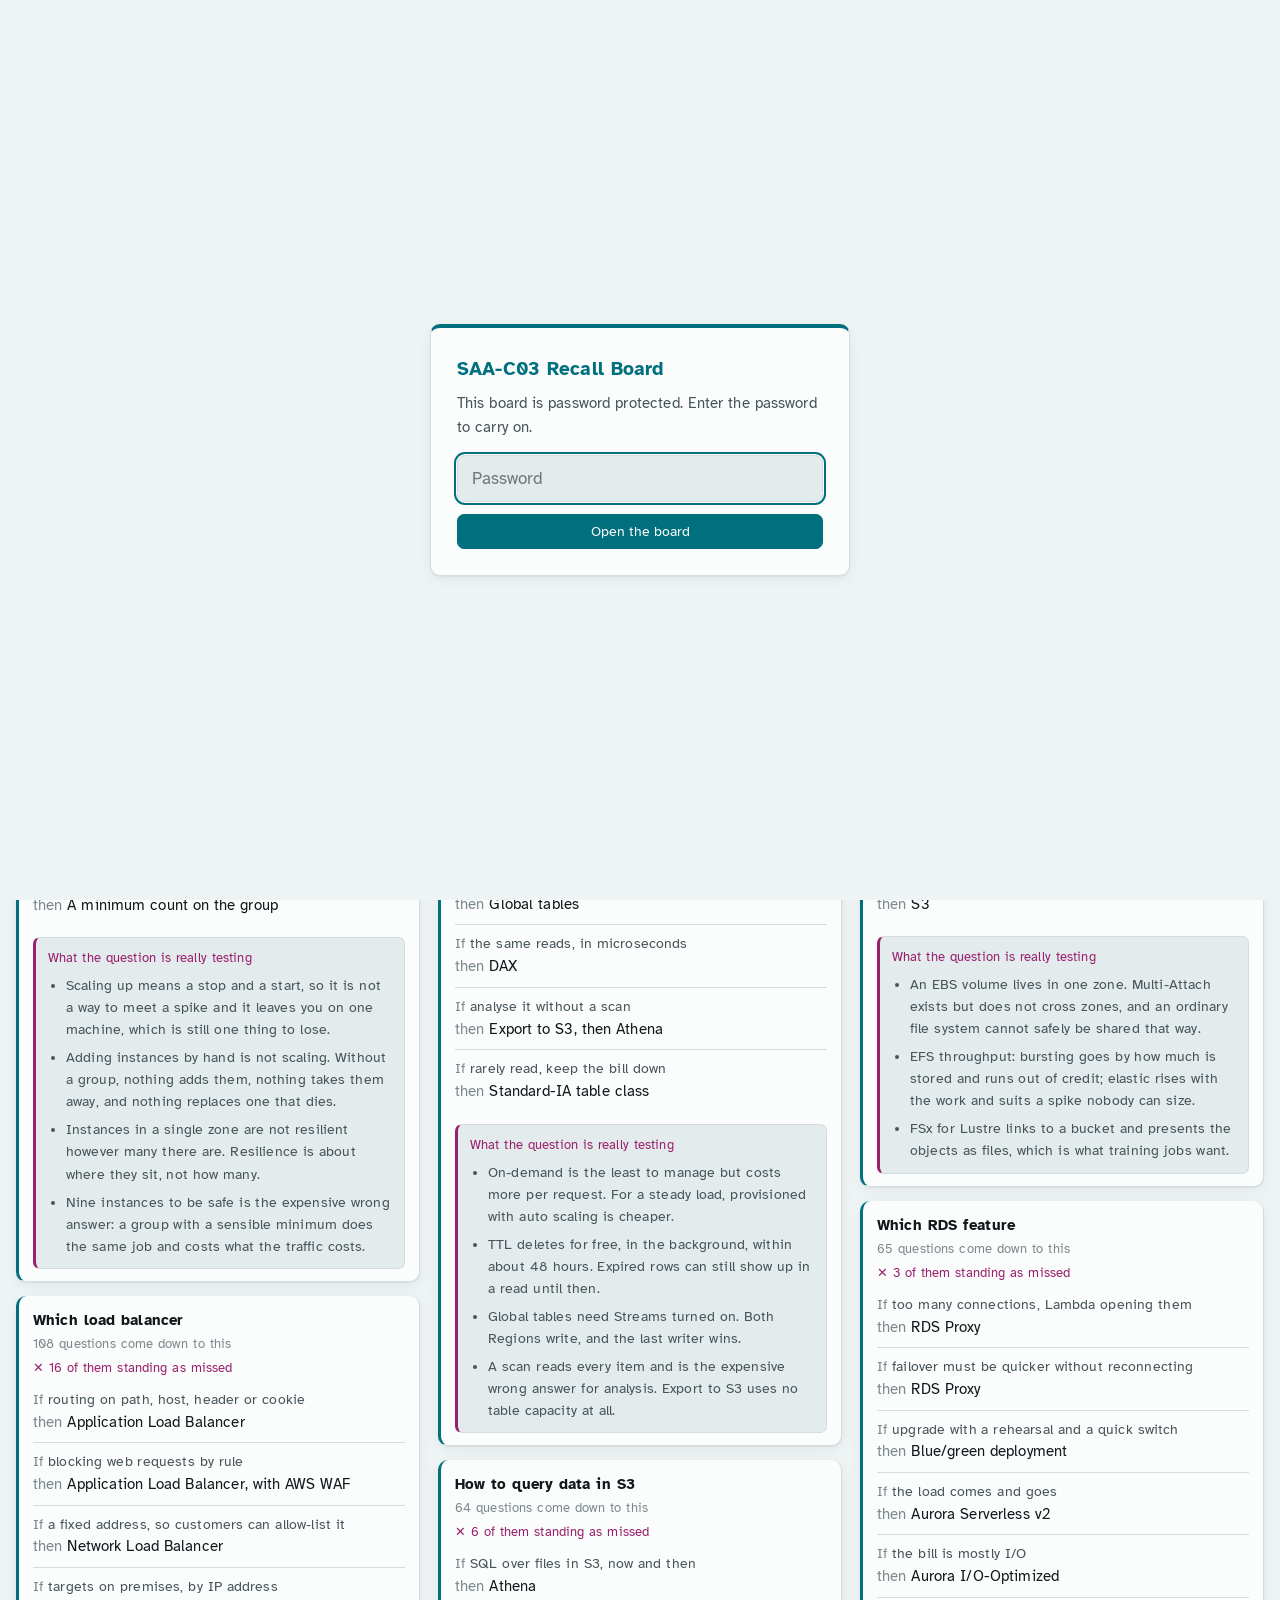
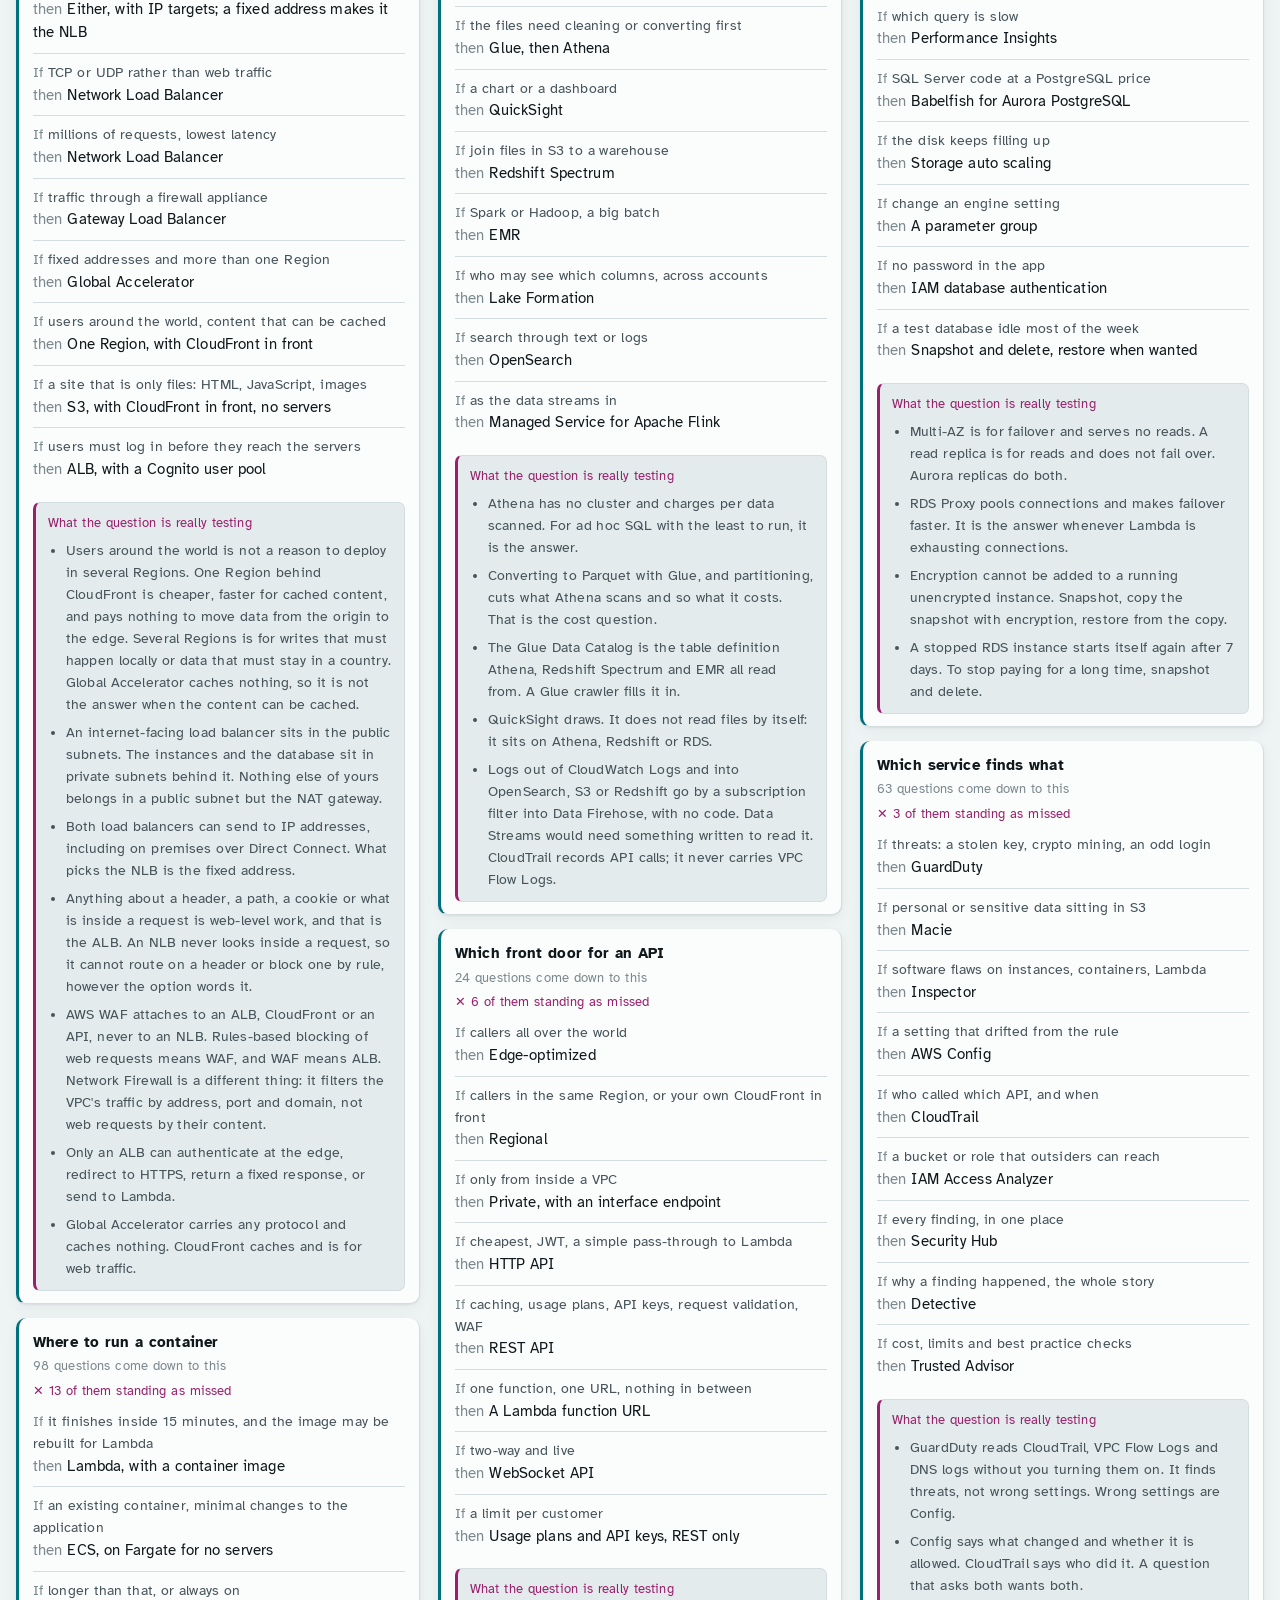
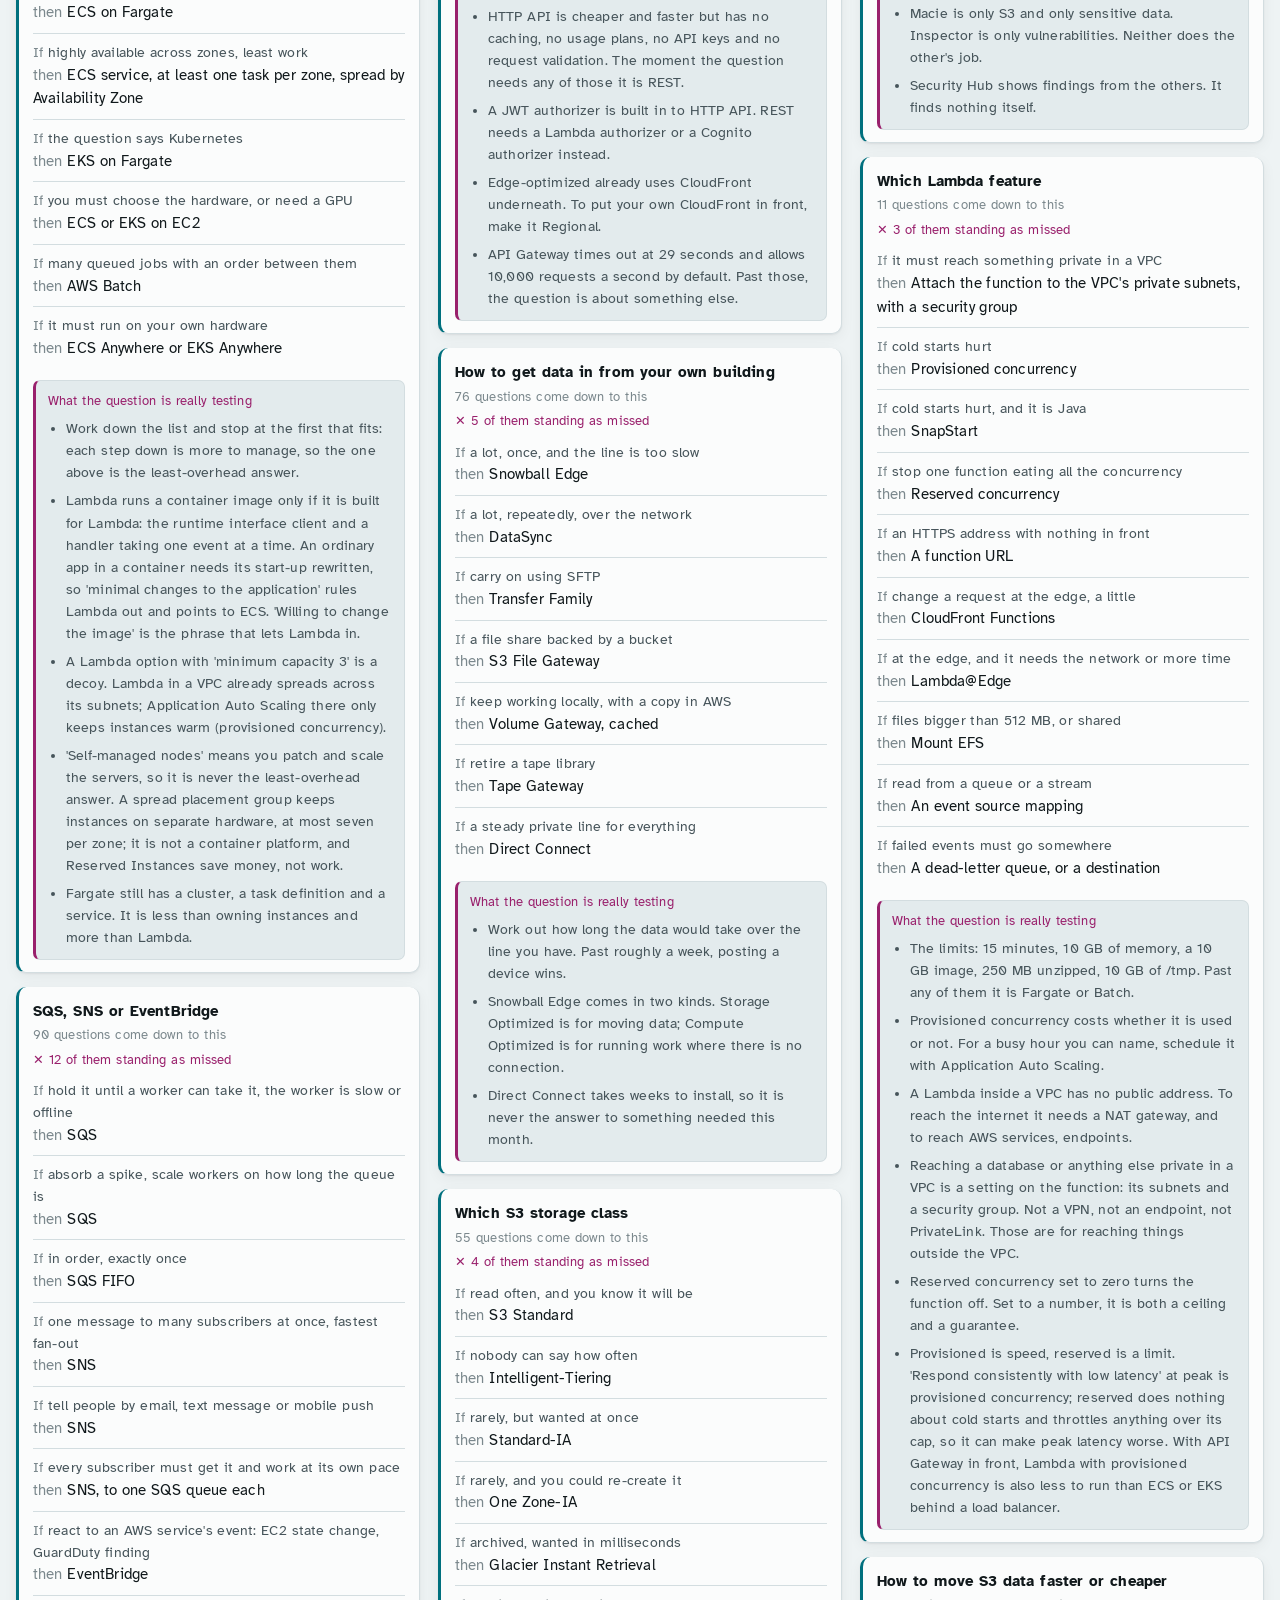
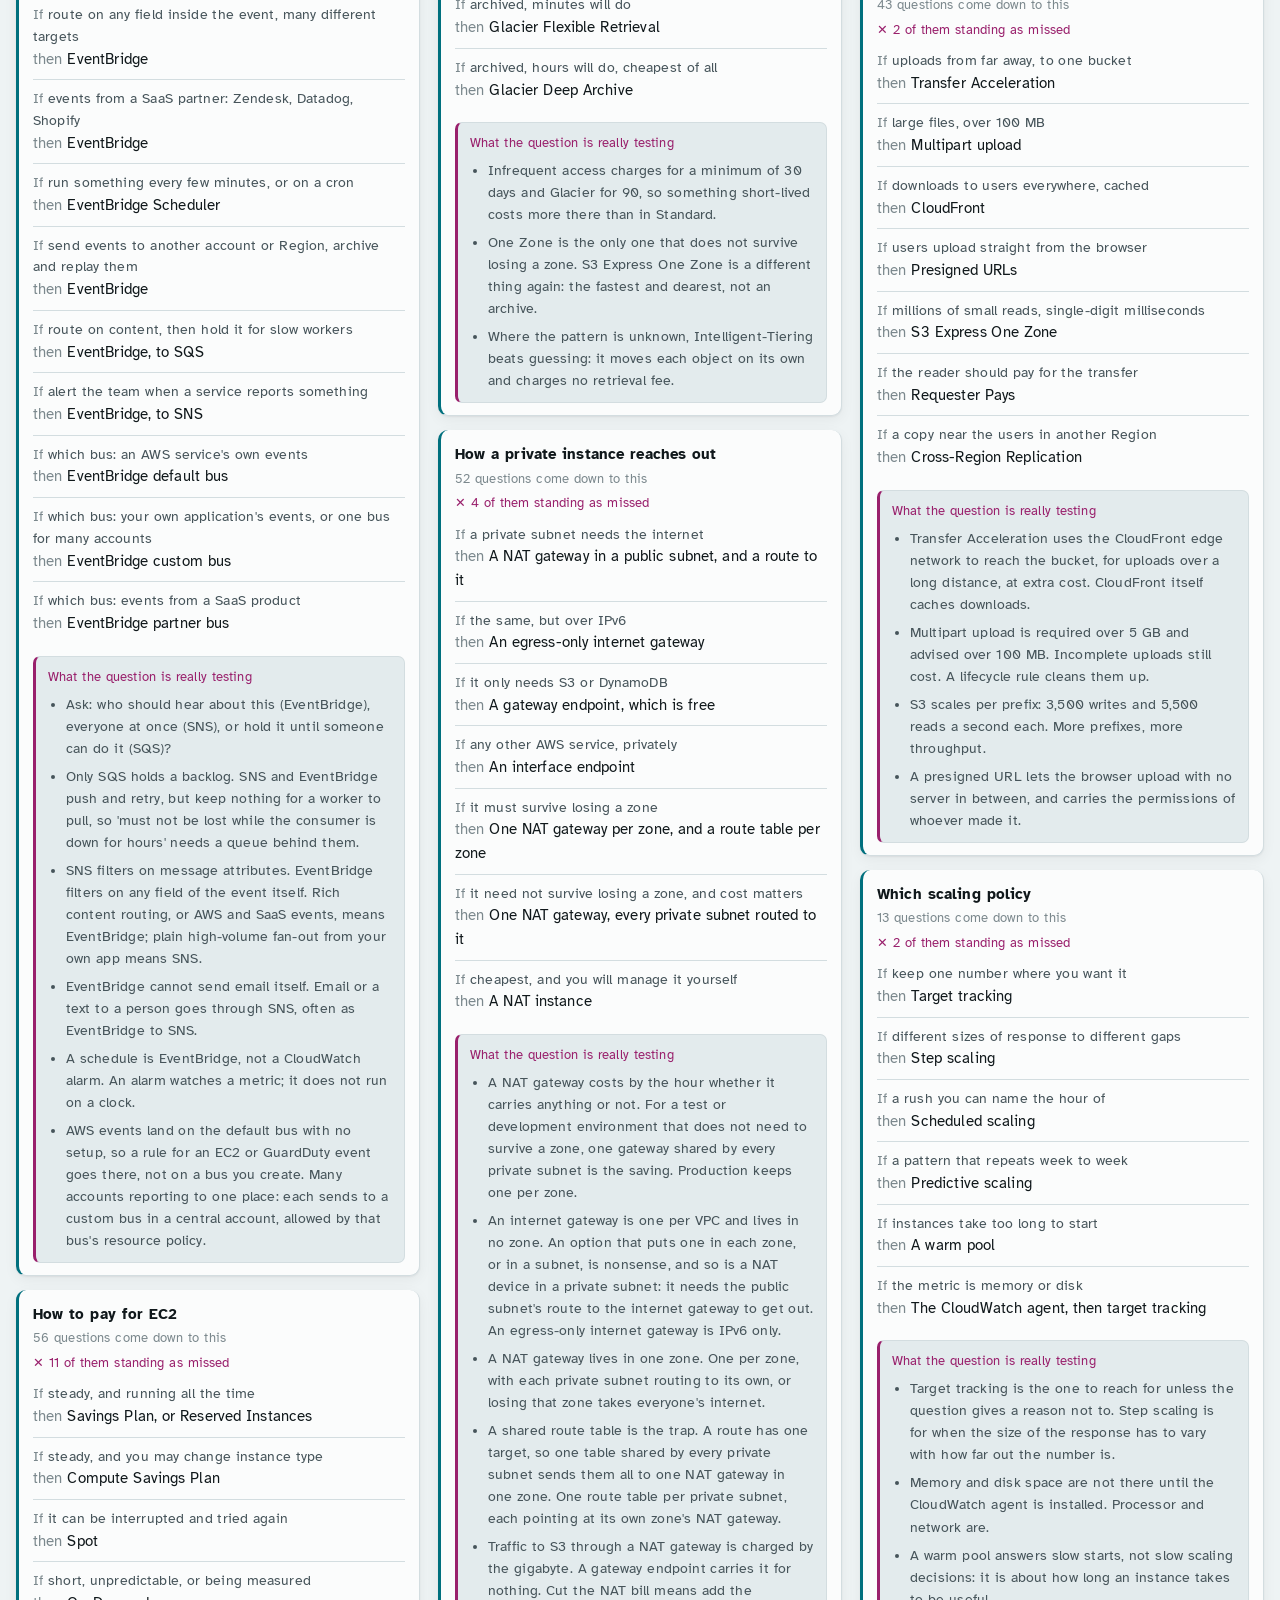
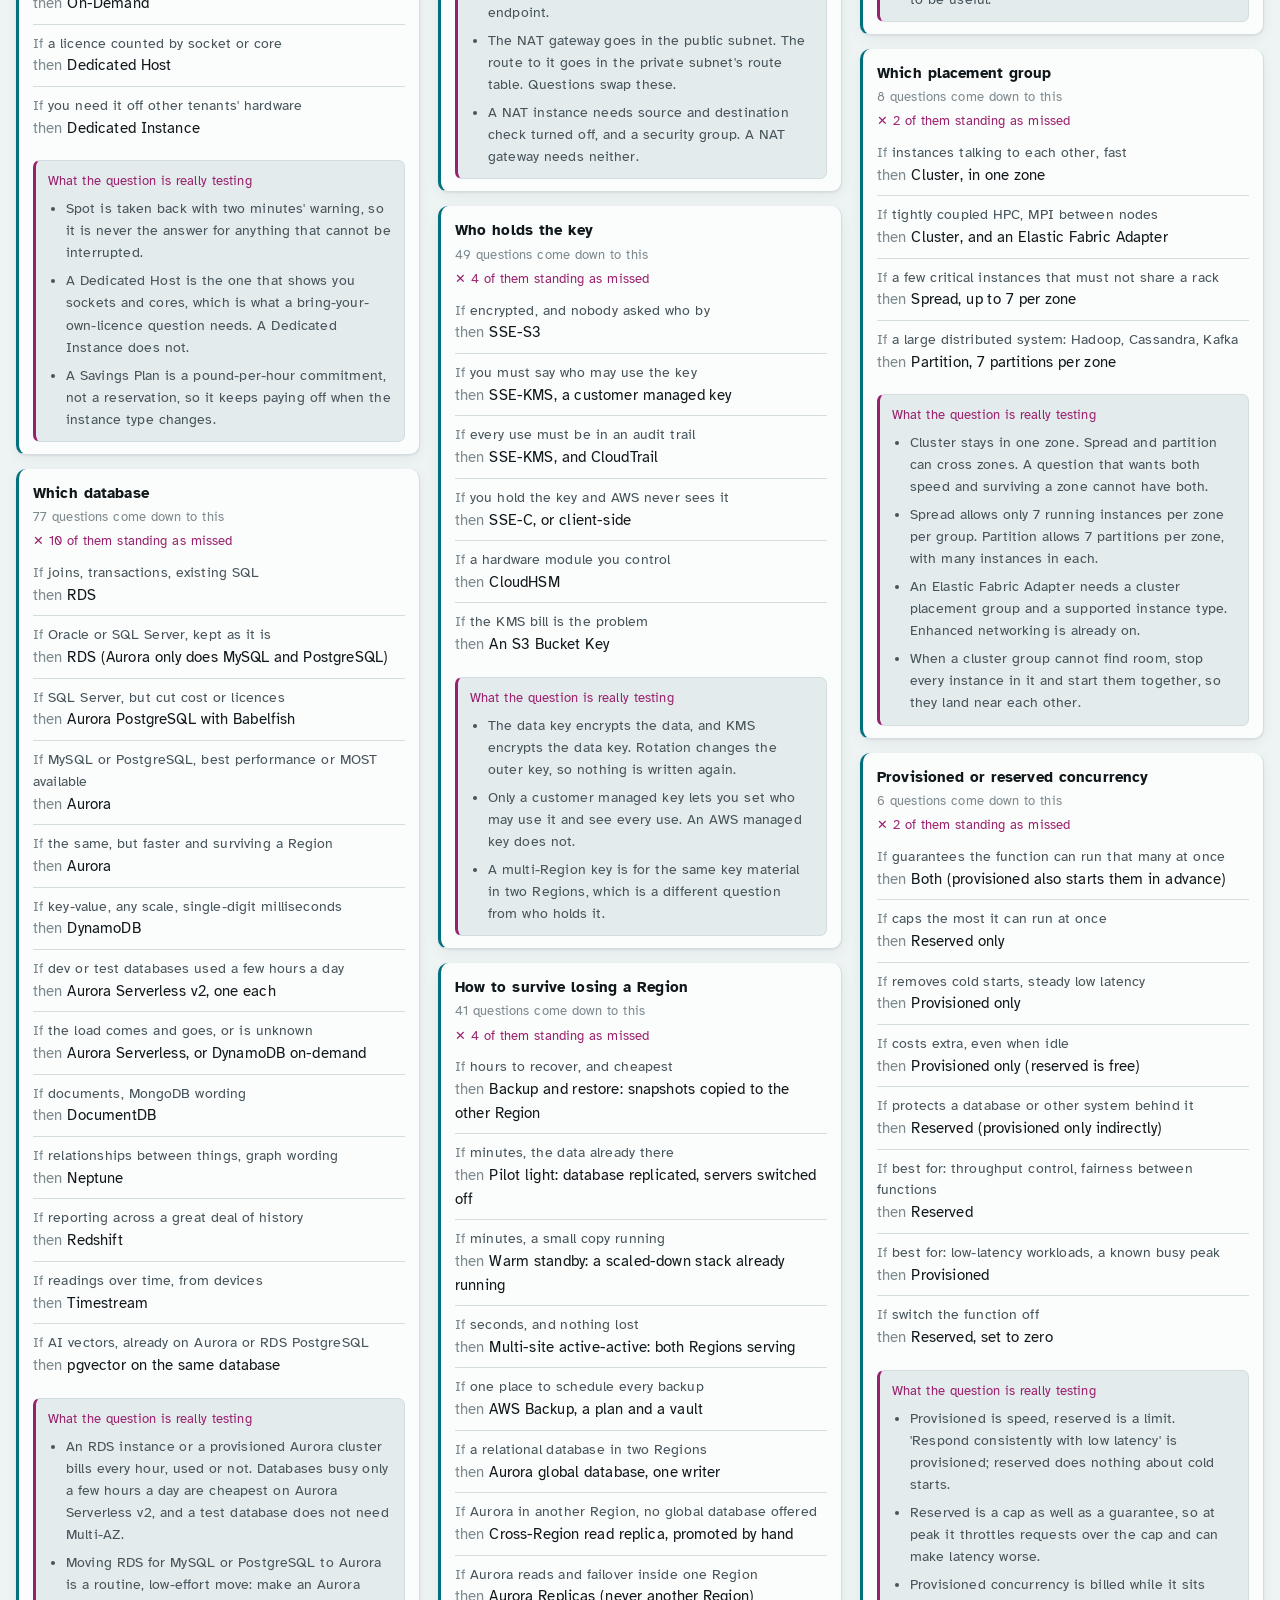
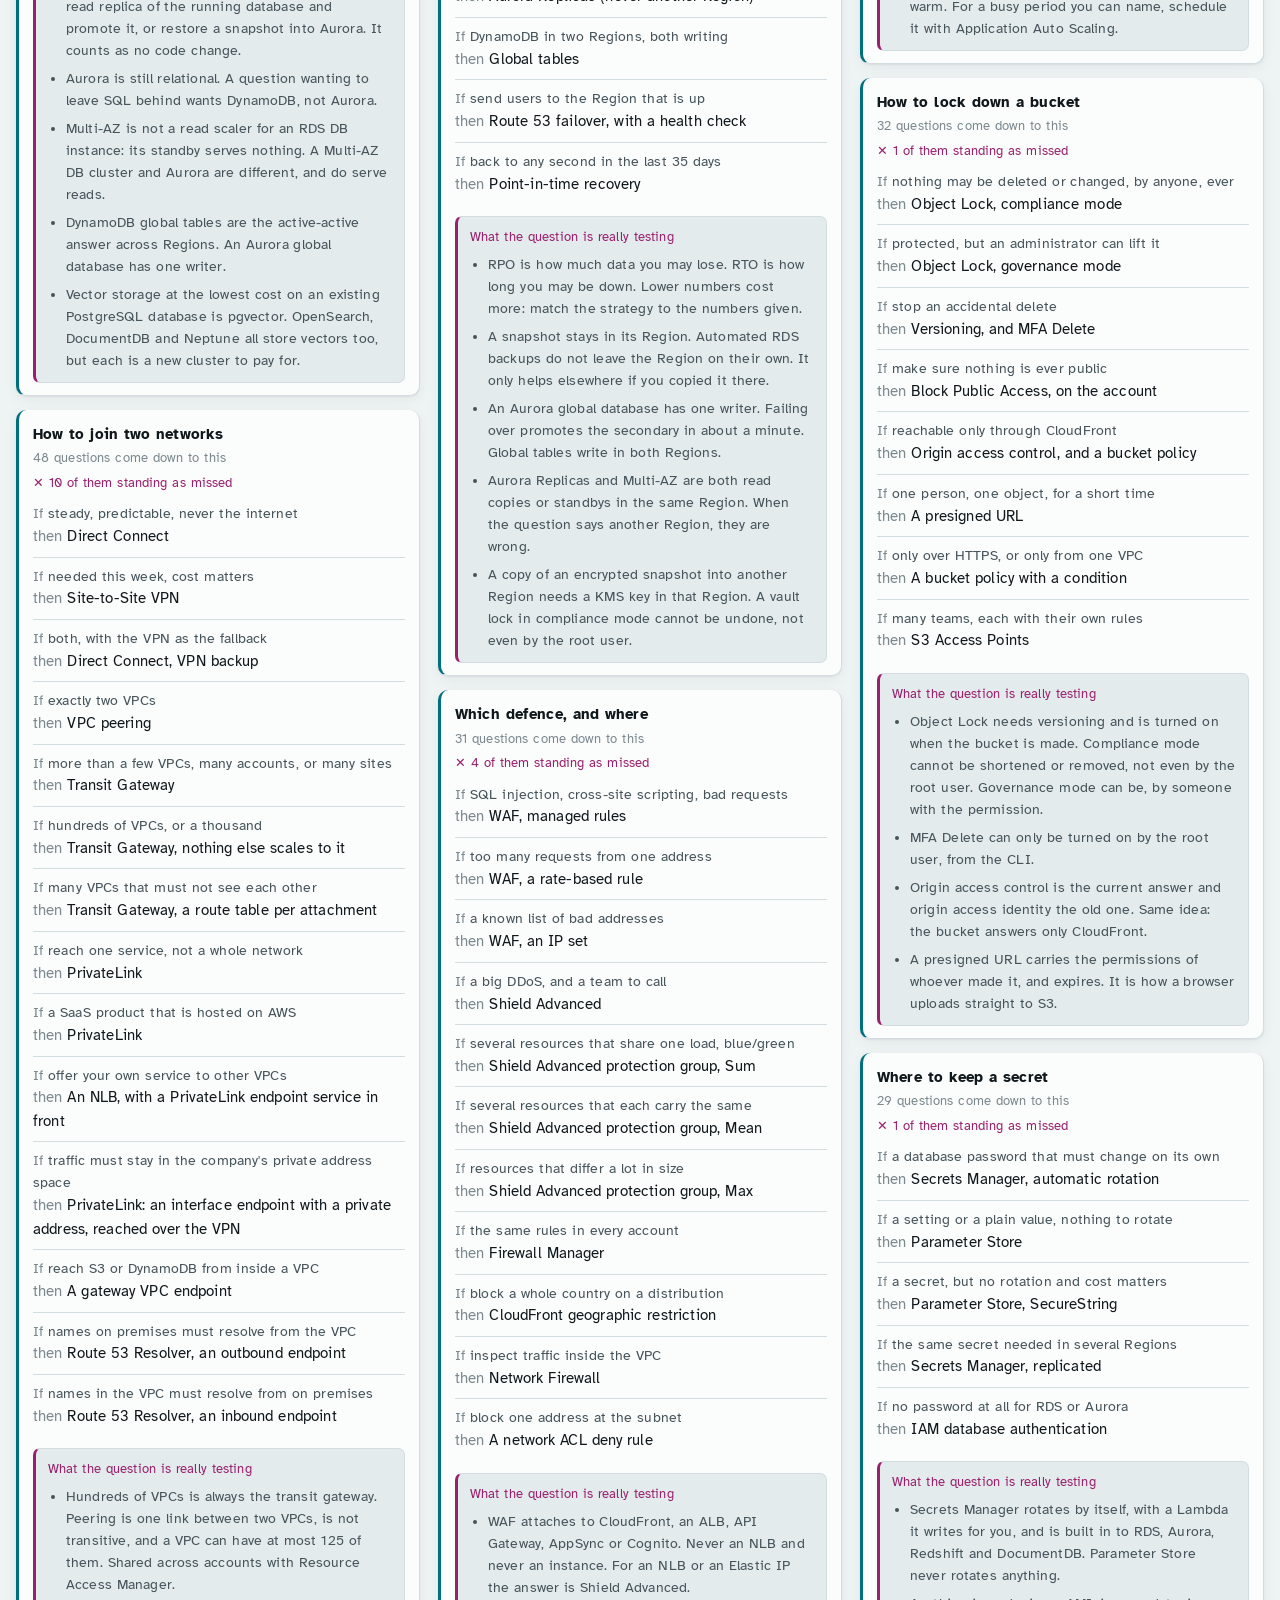
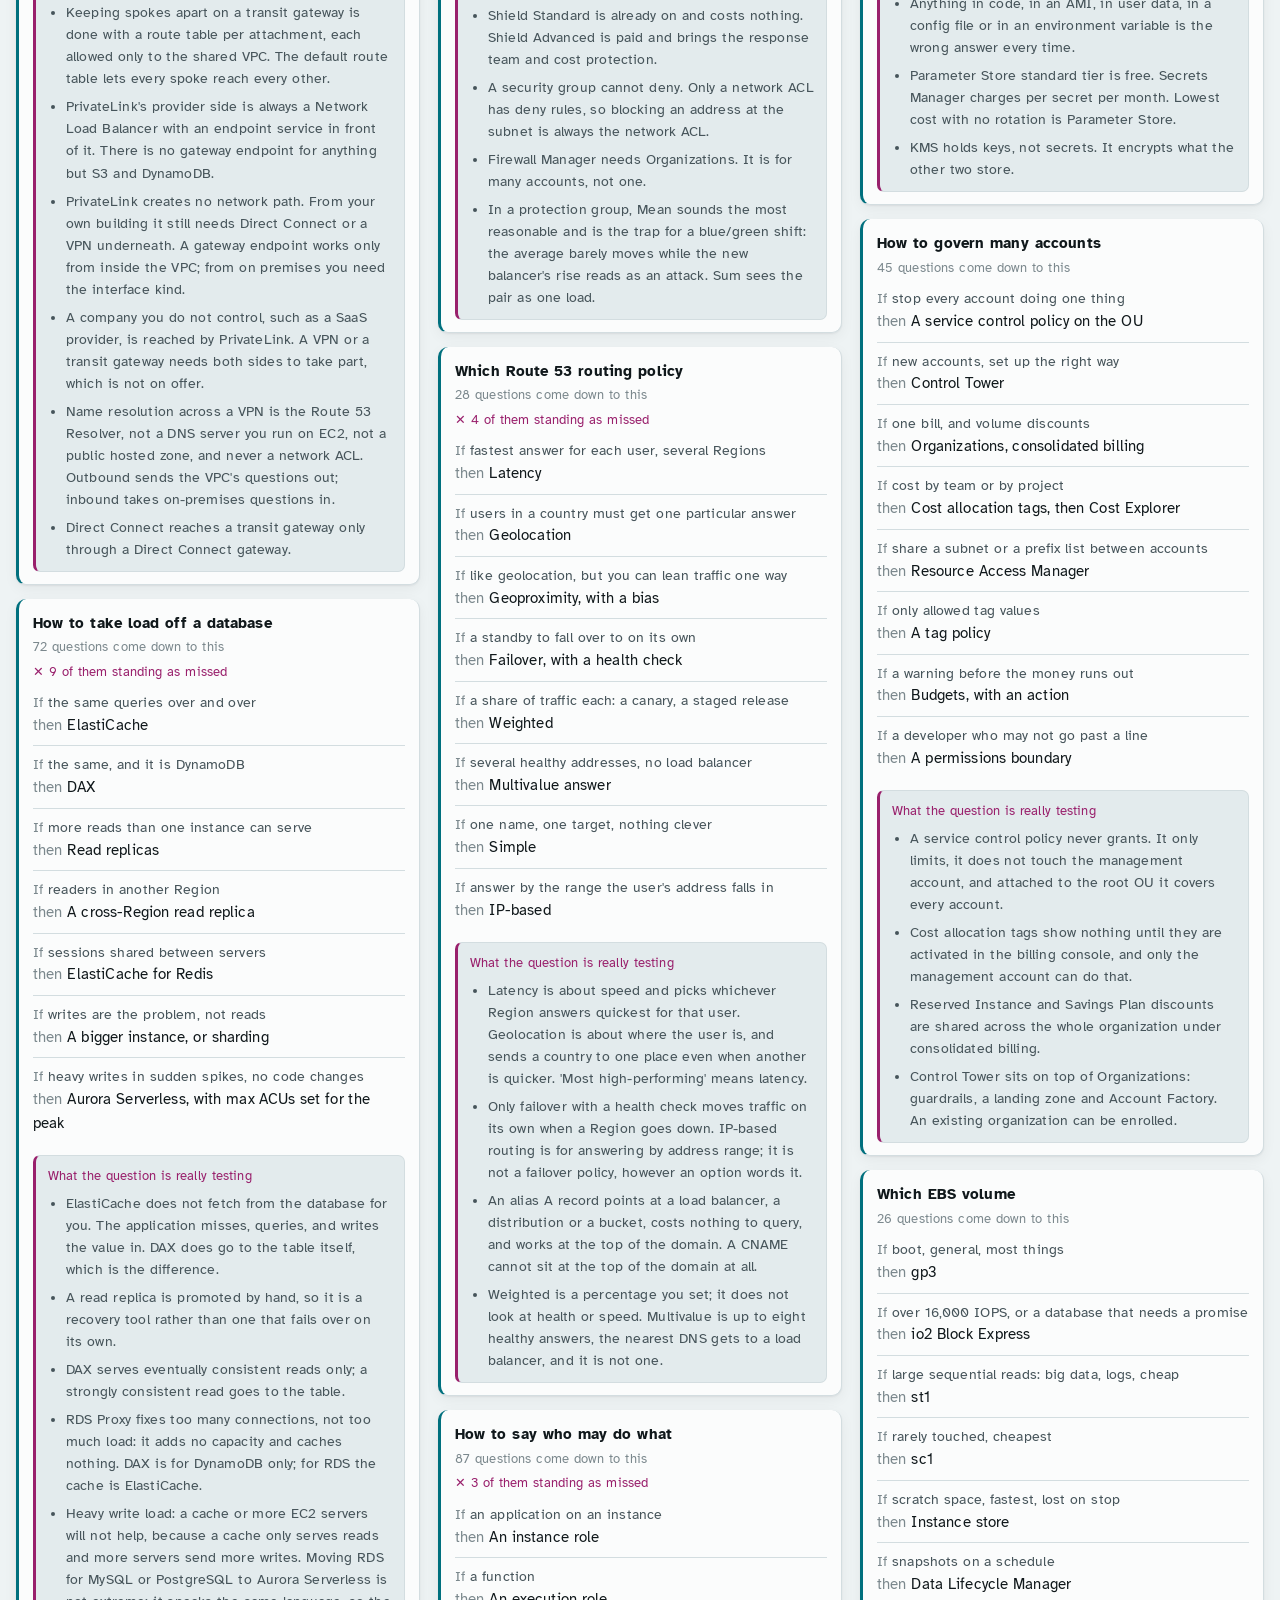
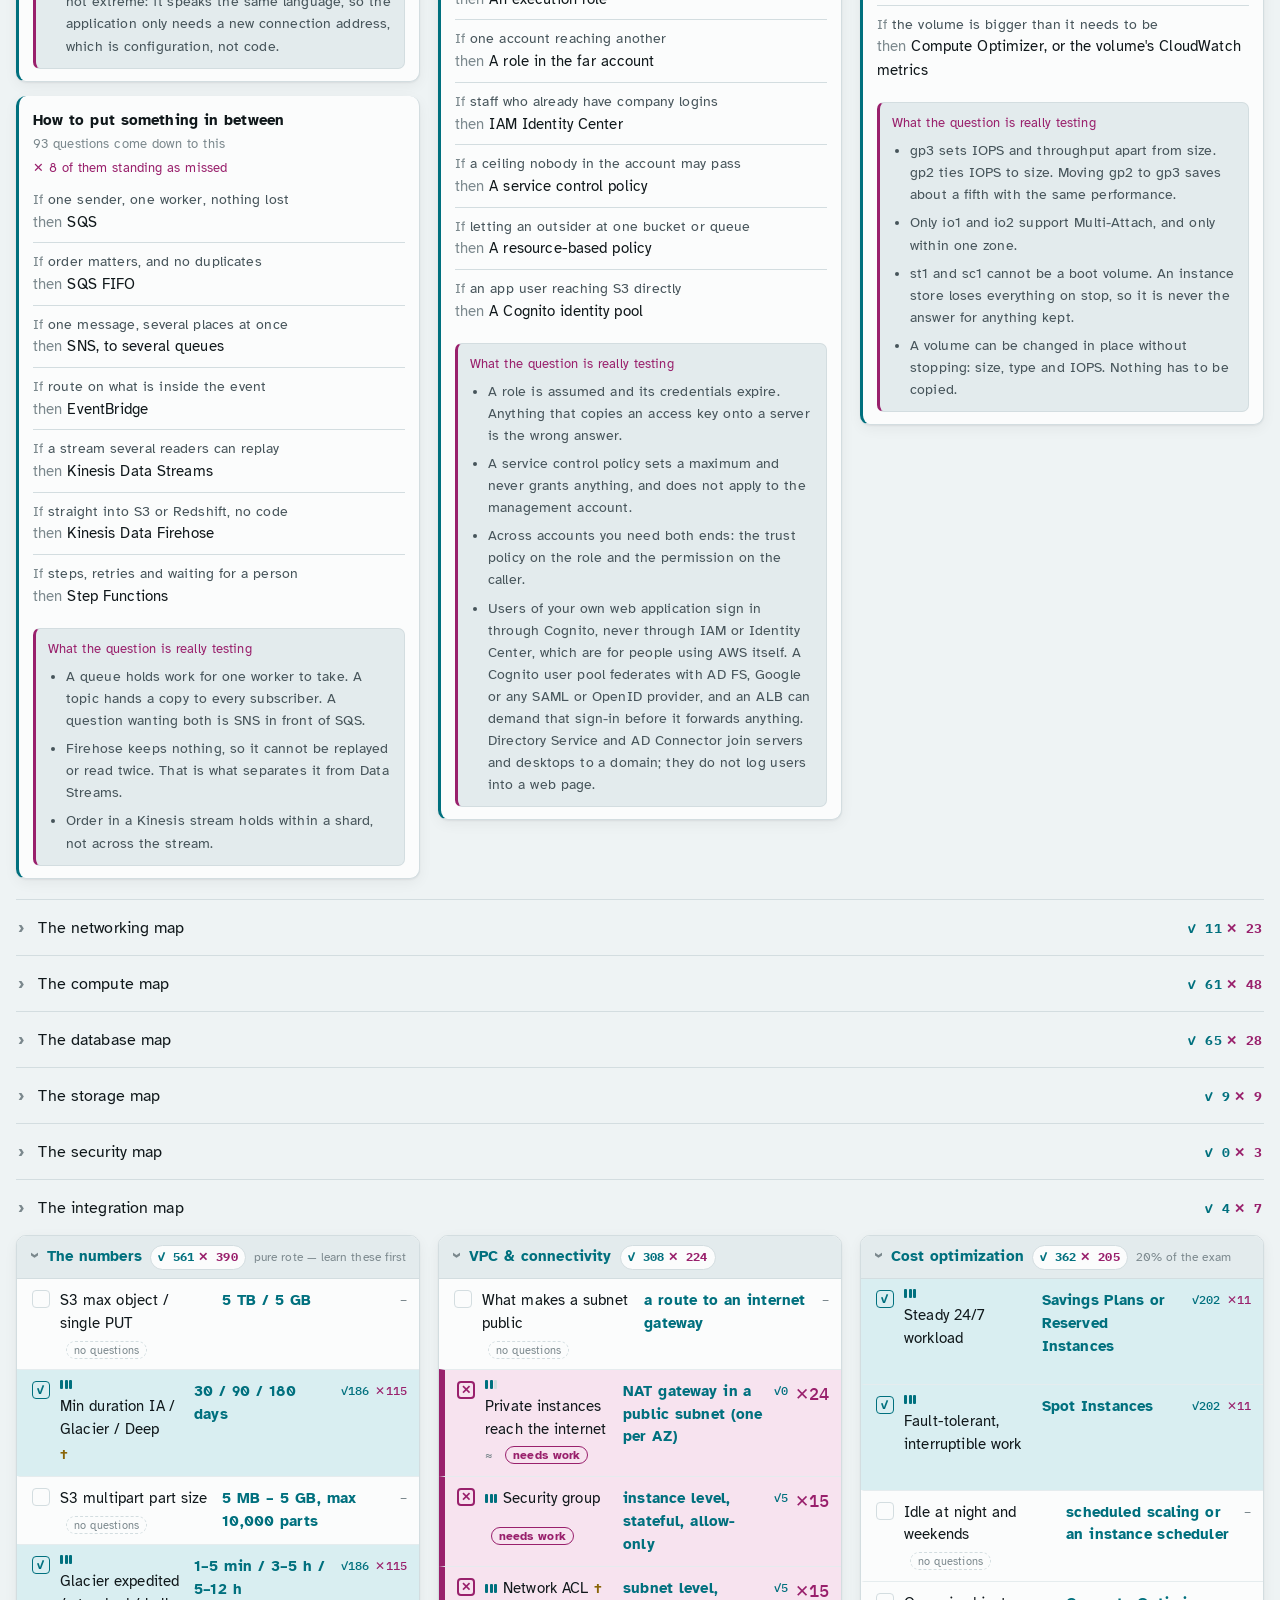
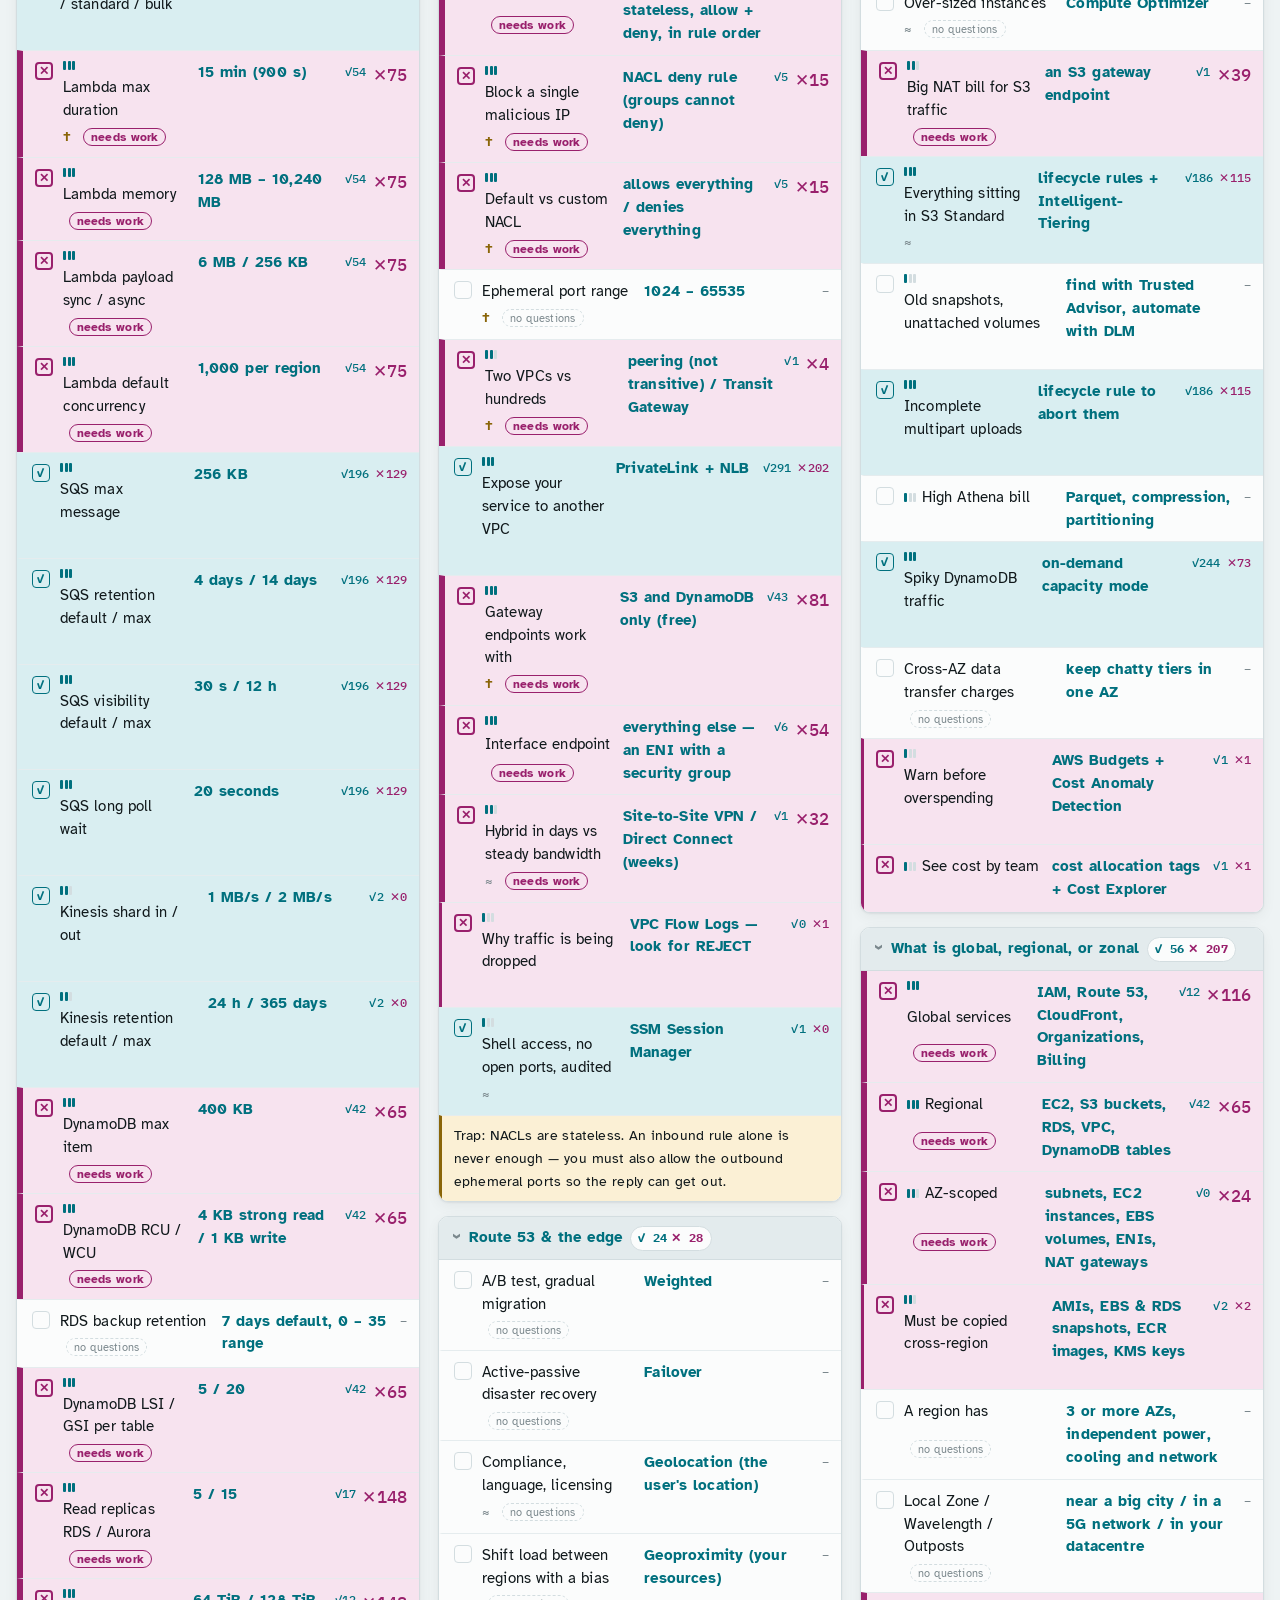
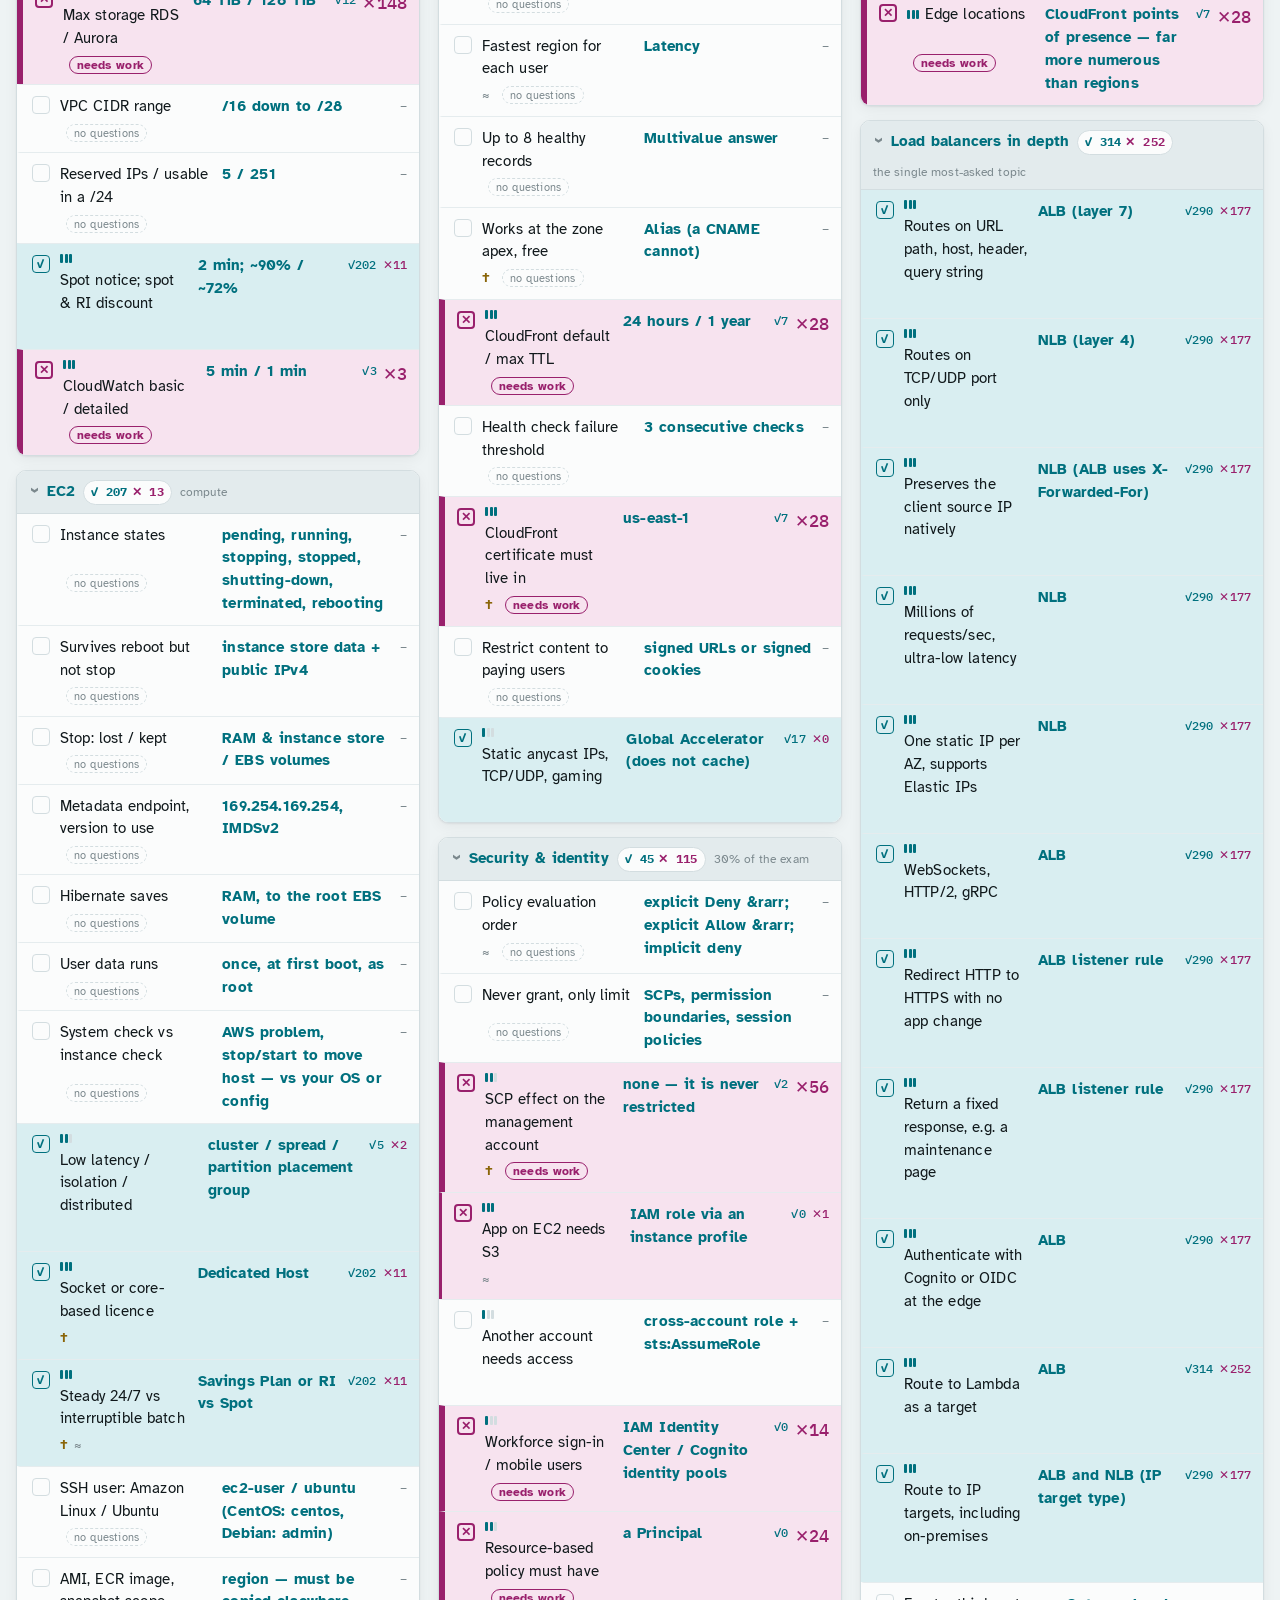
==== docs/index.html @ c3de8113 "SAA-C03: running score and time per question in a mock exam While a mock runs with answers shown, it" ====
<!doctype html>
<html lang="en">
<head>
<meta charset="utf-8">
<meta name="viewport" content="width=device-width, initial-scale=1, viewport-fit=cover">
<style>
  :root {
    color-scheme: light dark;
    padding-top: env(safe-area-inset-top, 0px);
    padding-bottom: env(safe-area-inset-bottom, 0px);
  }
  html, body { margin: 0; }
  body { font: 14px system-ui, -apple-system, "Segoe UI", sans-serif; }
  img { max-width: 100%; }
  [hidden] { display: none !important; }
</style>
<link rel="icon" href="icon.svg" type="image/svg+xml">
<link rel="apple-touch-icon" href="icon.svg">
<link rel="manifest" href="manifest.webmanifest">
<meta name="theme-color" content="#00707e">
<meta name="description" content="Recall poster, practice questions and progress tracking for the AWS Solutions Architect Associate (SAA-C03) exam.">
<meta name="color-scheme" content="light dark">
</head>
<body>
<title>SAA-C03 Recall Board</title>
<link rel="stylesheet" href="https://fonts.googleapis.com/css2?family=Atkinson+Hyperlegible:wght@400;700&family=Lexend:wght@400;700&family=IBM+Plex+Mono:wght@400;500;600&display=swap">
<style>
/* ===========================================================================
   SAA-C03 Recall Board
   Palette is cyan / magenta / amber. Right and wrong are never carried by hue
   alone -- each also has its own glyph and its own border weight -- so the
   board stays readable with protanopia and in a black-and-white print.
   =========================================================================== */

:root {
  --ground:      #eef3f4;
  --surface:     #fbfcfc;
  --surface-2:   #e3ebed;
  --ink:         #10181b;
  --ink-2:       #46545a;
  --ink-3:       #7b888d;
  --rule:        #d3dde0;
  --rule-2:      #e5ecee;

  --cyan:        #00707e;
  --cyan-soft:   #d9eef1;
  --magenta:     #99206c;
  --magenta-soft:#f7e3ef;
  --amber:       #8a6508;
  --amber-soft:  #fbf0d5;
  --violet:      #553a87;

  --shadow:      0 1px 2px rgba(16,24,27,.06), 0 4px 14px rgba(16,24,27,.05);
  --radius:      10px;

  /* Atkinson Hyperlegible was drawn by the Braille Institute to keep letters
     apart from one another: b and d, I and l and 1 are all distinct. */
  --ui: "Atkinson Hyperlegible", system-ui, -apple-system, "Segoe UI", sans-serif;
  --mono: "IBM Plex Mono", ui-monospace, "Cascadia Mono", Consolas, monospace;
}

@media (prefers-color-scheme: dark) {
  :root:not([data-theme="light"]) {
    --ground:    #0c1417;
    --surface:   #121d21;
    --surface-2: #19272c;
    --ink:       #e8eff1;
    --ink-2:     #a8b7bc;
    --ink-3:     #76868c;
    --rule:      #26383e;
    --rule-2:    #1d2d32;

    --cyan:        #4fd0e0;
    --cyan-soft:   #0d2f36;
    --magenta:     #f08fc8;
    --magenta-soft:#36132a;
    --amber:       #e8bc5a;
    --amber-soft:  #322613;
    --violet:      #b49ae8;
    --shadow:      0 1px 2px rgba(0,0,0,.3), 0 4px 16px rgba(0,0,0,.28);
  }
}
:root[data-theme="dark"] {
  --ground:    #0c1417;
  --surface:   #121d21;
  --surface-2: #19272c;
  --ink:       #e8eff1;
  --ink-2:     #a8b7bc;
  --ink-3:     #76868c;
  --rule:      #26383e;
  --rule-2:    #1d2d32;
  --cyan:        #4fd0e0;
  --cyan-soft:   #0d2f36;
  --magenta:     #f08fc8;
  --magenta-soft:#36132a;
  --amber:       #e8bc5a;
  --amber-soft:  #322613;
  --violet:      #b49ae8;
  --shadow:      0 1px 2px rgba(0,0,0,.3), 0 4px 16px rgba(0,0,0,.28);
}

/* A terminal: black ground, phosphor green. Right and wrong stay cyan and
   magenta so they never rest on green against red */
:root[data-theme="terminal"] {
  --ground: #000000;
  --surface: #070b07;
  --surface-2: #0d150d;
  --ink: #33ff00;
  --ink-2: #7cff5c;
  --ink-3: #2aa800;
  --rule: #1e4d14;
  --rule-2: #13300d;
  --cyan: #6cffea;
  --cyan-soft: #04221d;
  --magenta: #ff7ad9;
  --magenta-soft: #2a0722;
  --amber: #ffd166;
  --amber-soft: #2a2208;
  --violet: #c9a6ff;
  --shadow: 0 0 0 1px rgba(51,255,0,.12);
}

/* The dark one a code editor opens with */
:root[data-theme="code-dark"] {
  --ground: #1e1e1e;
  --surface: #252526;
  --surface-2: #2d2d30;
  --ink: #d4d4d4;
  --ink-2: #a6a6a6;
  --ink-3: #808080;
  --rule: #3c3c3c;
  --rule-2: #303031;
  --cyan: #4fc1ff;
  --cyan-soft: #10293a;
  --magenta: #e79ddb;
  --magenta-soft: #331b2e;
  --amber: #dcdcaa;
  --amber-soft: #2f2d1c;
  --violet: #c586c0;
  --shadow: 0 1px 2px rgba(0,0,0,.4), 0 4px 16px rgba(0,0,0,.35);
}

/* The light one a code editor opens with */
:root[data-theme="code-light"] {
  --ground: #f3f3f3;
  --surface: #ffffff;
  --surface-2: #eaeaea;
  --ink: #1e1e1e;
  --ink-2: #4b4b4b;
  --ink-3: #737373;
  --rule: #d0d0d0;
  --rule-2: #e4e4e4;
  --cyan: #0062a3;
  --cyan-soft: #d6ecfb;
  --magenta: #a3008f;
  --magenta-soft: #fbe2f6;
  --amber: #7a5c00;
  --amber-soft: #fbf1d2;
  --violet: #6f42c1;
  --shadow: 0 1px 2px rgba(0,0,0,.08), 0 4px 14px rgba(0,0,0,.06);
}

/* Solarized, dark: low glare, warm paper tone for the words */
:root[data-theme="solarized"] {
  --ground: #002b36;
  --surface: #073642;
  --surface-2: #0a4552;
  --ink: #eee8d5;
  --ink-2: #93a1a1;
  --ink-3: #657b83;
  --rule: #0f4d5c;
  --rule-2: #09404d;
  --cyan: #4fd6c6;
  --cyan-soft: #04333a;
  --magenta: #ff7fb6;
  --magenta-soft: #36121f;
  --amber: #d8a500;
  --amber-soft: #2f2708;
  --violet: #b39ddb;
  --shadow: 0 1px 2px rgba(0,0,0,.35), 0 4px 16px rgba(0,0,0,.3);
}

/* Everything as far apart as it will go: white on black, heavy rules */
:root[data-theme="contrast"] {
  --ground: #000000;
  --surface: #000000;
  --surface-2: #101010;
  --ink: #ffffff;
  --ink-2: #e0e0e0;
  --ink-3: #bdbdbd;
  --rule: #8a8a8a;
  --rule-2: #5a5a5a;
  --cyan: #56e8ff;
  --cyan-soft: #002a33;
  --magenta: #ff8ad8;
  --magenta-soft: #330022;
  --amber: #ffd34d;
  --amber-soft: #332900;
  --violet: #d2b3ff;
  --shadow: 0 0 0 1px #8a8a8a;
}

* { box-sizing: border-box; }

/* Everything that gets read is sized in rem against this, so the A-/A+ control
   moves the whole page by changing one number. Phones get a bigger base. */
html { font-size: calc(16px * var(--ts, 1)); }
@media (max-width: 720px) { html { font-size: calc(17.5px * var(--ts, 1)); } }

body {
  margin: 0;
  background: var(--ground);
  color: var(--ink);
  font-family: var(--ui);
  font-size: 1rem;
  line-height: 1.6;
  letter-spacing: .01em;
  word-spacing: .04em;
  text-align: left;
  -webkit-text-size-adjust: 100%;
}

/* ---------------- chrome ---------------- */

.topbar {
  position: sticky;
  top: env(safe-area-inset-top, 0px);
  z-index: 50;
  background: var(--surface);
  border-bottom: 1px solid var(--rule);
}
.topbar-in {
  max-width: 1680px; margin: 0 auto;
  padding: 10px 16px;
  display: flex; align-items: center; gap: 14px; flex-wrap: wrap;
}
.brand { display: flex; align-items: baseline; gap: 9px; margin-right: auto; }
.brand h1 {
  margin: 0; font-size: 1.12rem; font-weight: 700; letter-spacing: -.2px;
  color: var(--cyan);
}
.brand .exam {
  font-family: var(--mono); font-size: 0.72rem; font-weight: 500;
  color: var(--ink-3); letter-spacing: .4px;
}

/* On a phone the bar was taking three rows: the name, the controls, then the
   tabs. Two of those rows were mostly empty. The name shortens to the exam
   code and shares a row with the controls, which leaves the tabs a row of
   their own and gives a screenful of question back. */
/* Reading settings. No typeface is proven best for everyone, so the choice is
   offered rather than decided. Spacing and line length have firmer evidence
   behind them than the typeface does, so they are offered too. */
:root[data-font="lexend"]  { --ui: "Lexend", system-ui, sans-serif; }
:root[data-font="system"]  { --ui: system-ui, -apple-system, "Segoe UI", Roboto, sans-serif; }
:root[data-font="verdana"] { --ui: Verdana, Geneva, "DejaVu Sans", sans-serif; }

:root[data-space="roomy"] body,
:root[data-space="roomy"] .qtext,
:root[data-space="roomy"] .opt,
:root[data-space="roomy"] .lede,
:root[data-space="roomy"] .why,
:root[data-space="roomy"] .terms dd,
:root[data-space="roomy"] .bul li { line-height: 2.1; }
:root[data-space="roomy"] .bul li { margin-bottom: 0.75em; }

/* Wider gaps between letters and words are the change with the strongest
   evidence behind it for dyslexic readers, so it is a setting of its own. */
:root[data-letter="wide"] body { letter-spacing: 0.055em; word-spacing: 0.16em; }
:root[data-letter="wider"] body { letter-spacing: 0.1em; word-spacing: 0.26em; }

/* A reading ruler marks where you are. It does not tint anything: laying a
   colour behind words costs contrast, and the point of the thing is to make
   reading easier, not harder. A bar down the left of the line and a brighter
   marker are enough to find your place by.
   It marks one line at a time, so it is the points inside a block that are
   marked and never the block itself. Marking the block would light up the
   whole question, which says nothing about where you are in it. */
:root[data-ruler="on"] .bul li,
:root[data-ruler="on"] .opt {
  border-left: 3px solid transparent;
  padding-left: 9px;
  margin-left: -12px;
  transition: border-color .08s linear;
}
:root[data-ruler="on"] .opt { margin-left: 0; }
:root[data-ruler="on"] .bul li:hover,
:root[data-ruler="on"] .opt:hover:not(:disabled) { border-left-color: var(--cyan); }
:root[data-ruler="on"] .bul li:hover::before { color: var(--cyan); }
@media (hover: none) {
  /* No pointer to hover with, so the line being touched is the one marked. */
  :root[data-ruler="on"] .bul li:active,
  :root[data-ruler="on"] .opt:active:not(:disabled) { border-left-color: var(--cyan); }
}

:root[data-weight="light"] .btn,
:root[data-weight="light"] .tabs button,
:root[data-weight="light"] .setrow > .lab,
:root[data-weight="light"] .row .ans,
:root[data-weight="light"] .ansbox,
:root[data-weight="light"] .misschip,
:root[data-weight="light"] b,
:root[data-weight="light"] strong { font-weight: 400; }

:root[data-width="narrow"] .qtext,
:root[data-width="narrow"] .lede,
:root[data-width="narrow"] .why,
:root[data-width="narrow"] .opt,
:root[data-width="narrow"] .bul { max-width: 46ch; }

/* a row of choices, one of which is on */
/* a mock exam in progress: the clock, and how far through you are */
/* the offer to pick a half-finished set back up */
.resume {
  border: 2px solid var(--amber); border-radius: var(--radius);
  padding: 14px 16px; margin-bottom: 14px;
}
.resume .what { margin-bottom: 10px; line-height: 1.6; }
.resume .when { margin-bottom: 12px; font-size: 0.88rem; color: var(--ink-2); line-height: 1.7; }
.resumehead { margin: 0 0 10px; font-size: 0.95rem; font-weight: 500; color: var(--ink-2); }
#resumeBar .resume + .resume { margin-top: 10px; }
/* how long this set has been going, kept quiet so it never competes with
   the question itself */
.sessionline {
  font-size: 0.82rem; color: var(--ink-3);
  margin: 4px 0 14px;
}
.mockbar {
  display: flex; align-items: center; gap: 14px; flex-wrap: wrap;
  border: 2px solid var(--cyan); border-radius: var(--radius);
  background: var(--cyan-soft); padding: 12px 14px; margin-bottom: 14px;
}
.mockbar .clock { font: 700 1.25rem var(--mono); color: var(--ink); font-variant-numeric: tabular-nums; }
.mockbar .clock.low { color: var(--magenta); }
.mockbar .said { font-size: 0.9rem; color: var(--ink-2); margin-right: auto; }
.result { border: 2px solid var(--rule); border-radius: var(--radius); padding: 18px; margin-bottom: 16px; }
.result .score { font: 700 2.6rem var(--mono); line-height: 1.1; font-variant-numeric: tabular-nums; }
.result .verdict { font-size: 1.1rem; margin: 4px 0 14px; }
.result .verdict.pass { color: var(--cyan); }
.result .verdict.fail { color: var(--magenta); }
.bydom { display: grid; gap: 9px; margin-top: 8px; }
.bydom .d { display: grid; grid-template-columns: minmax(120px, 1fr) 2fr auto; gap: 10px; align-items: center; font-size: 0.9rem; }
.bydom .track { background: var(--surface-2); border-radius: 4px; height: 10px; overflow: hidden; }
.bydom .fill { height: 100%; background: var(--cyan); }
.bydom .fill.weak { background: var(--magenta); }
@media (max-width: 560px) { .bydom .d { grid-template-columns: 1fr auto; } .bydom .track { grid-column: 1 / -1; } }
.setrow { margin-bottom: 20px; }
.setrow > .lab { display: block; font-weight: 700; font-size: 0.92rem; margin-bottom: 4px; }
.setrow > .hint { display: block; font-size: 0.84rem; color: var(--ink-2); margin-bottom: 9px; }
.pick { display: flex; flex-wrap: wrap; gap: 7px; }
.pick button {
  appearance: none; cursor: pointer;
  font: 500 0.88rem var(--ui); color: var(--ink);
  background: var(--surface); border: 1px solid var(--rule);
  border-radius: 7px; padding: 8px 12px;
}
.pick button[aria-pressed="true"] {
  border-color: var(--cyan); border-width: 2px; padding: 7px 11px;
  color: var(--cyan);
}
.pick button[aria-pressed="true"]::before { content: "✓ "; }
.cogbtn { padding: 6px 9px; font-size: 0.95rem; line-height: 1; }
.modal.settings { max-width: 560px; text-align: left; }

.topline {
  display: flex; align-items: center; gap: 12px;
  flex: 1 1 auto; min-width: 0;
}
@media (max-width: 900px) {
  .topbar-in { padding: 8px 12px; gap: 8px; row-gap: 8px; }
  /* One line that will not wrap, so the name and the controls share a row and
     the tabs get the next one. It was taking five rows on a phone, which is a
     third of the screen before a single question. */
  .topline { flex-wrap: nowrap; gap: 8px; width: 100%; }
  /* The name gives up room before anything else does, and tails off rather
     than being cut through the middle of a letter. */
  .brand { margin-right: auto; min-width: 0; flex: 1 1 0; overflow: hidden; }
  .brand h1 {
    font-size: 0.95rem; white-space: nowrap;
    overflow: hidden; text-overflow: ellipsis;
  }
  .brand h1 .long { display: none; }
  .brand .exam { display: none; }          /* the version is in the footer */
  .tabs { width: 100%; }
  .tabs button { flex: 1; padding: 7px 4px; text-align: center; }
  .misschip, .bulletbtn, .tsize { flex: 0 0 auto; }
  .lookback { flex: 0 1 auto; min-width: 0; }
  .lookback select { min-width: 0; }
}
@media (max-width: 560px) {
  .topline { gap: 6px; }
  .misschip .word { display: none; }       /* the cross and the number say it */
  .lookback select { padding: 5px 4px; font-size: 0.78rem; }
  .brand h1 { font-size: 0.85rem; }
  .tsize button { padding: 5px 7px; }
}
@media (max-width: 380px) {
  /* Below this the name cannot fit without being cut through a letter, and a
     name cut in half is worse than none. The tabs underneath say where you
     are, and the full name and version are in the footer. */
  .brand { display: none; }
  .topline { gap: 5px; }
}

.tabs { display: flex; gap: 2px; background: var(--surface-2); padding: 3px; border-radius: 8px; }
.tabs button {
  appearance: none; border: 0; background: none; cursor: pointer;
  font: 500 0.88rem var(--ui); color: var(--ink-2);
  padding: 7px 14px; border-radius: 6px; white-space: nowrap;
}
.tabs button[aria-selected="true"] { background: var(--surface); color: var(--cyan); box-shadow: var(--shadow); }
.tabs button:focus-visible, .btn:focus-visible, select:focus-visible,
.row:focus-visible, .opt:focus-visible { outline: 2px solid var(--cyan); outline-offset: 2px; }

.btn {
  appearance: none; cursor: pointer;
  font: 500 0.88rem var(--ui);
  padding: 8px 14px; border-radius: 7px;
  border: 1px solid var(--rule); background: var(--surface); color: var(--ink);
}
.btn:hover { border-color: var(--cyan); color: var(--cyan); }
.btn.primary { background: var(--cyan); border-color: var(--cyan); color: var(--surface); }
.btn.primary:hover { filter: brightness(1.08); color: var(--surface); }
.btn.good { border-color: var(--cyan); color: var(--cyan); }
.btn.bad  { border-color: var(--magenta); color: var(--magenta); }

main { max-width: 1680px; margin: 0 auto; padding: 18px 16px 60px; }

.view[hidden] { display: none !important; }

/* an answer option, with its own read-aloud button beside it */
/* every answer, newest first, with the date and time it was given */
.seenbefore {
  margin: 0 0 10px; font-size: 0.86rem; color: var(--ink-2);
  border-left: 3px solid var(--rule); padding-left: 10px;
}
.answerlog { display: grid; gap: 2px; margin-bottom: 8px; }
.logrow {
  display: grid; grid-template-columns: auto auto 1fr; gap: 12px;
  align-items: baseline; padding: 7px 10px; border-radius: 6px;
  font-size: 0.9rem;
}
.logrow:nth-child(odd) { background: var(--surface); }
.logrow time { font-family: var(--mono); font-size: 0.84rem; color: var(--ink-2); white-space: nowrap; }
.logrow .qid { font-family: var(--mono); font-size: 0.84rem; color: var(--ink-3); }
.logrow .verdict { font-weight: 700; }
.logrow .verdict.ok  { color: var(--cyan); }
.logrow .verdict.no  { color: var(--magenta); }
.logmore { margin-top: 10px; }
@media (max-width: 560px) {
  .logrow { grid-template-columns: 1fr auto; row-gap: 2px; }
  .logrow .qid { grid-column: 1; }
}
/* bullet mode: one point per line, so a long answer can be taken a piece at
   a time instead of as a block */
.bulletbtn { padding: 6px 10px; font-size: 0.82rem; }
.bulletbtn[aria-pressed="true"] { border-color: var(--cyan); color: var(--cyan); }
@media (max-width: 900px) { .bulletbtn .word { display: none; } }
.bul { margin: 0 0 16px; padding-left: 1.15em; list-style: none; }
.bul li {
  position: relative; margin-bottom: 0.5em;
  line-height: 1.75;
}
.bul li:last-child { margin-bottom: 0; }
.bul li::before {
  content: "▪"; position: absolute; left: -1.15em;
  color: var(--ink-3);
}
.qtext.bul { font-size: 1.05rem; }
.opt .bul { margin: 0; font-size: inherit; }
.optbul { padding-left: 1.6em; }
.optline { display: flex; align-items: stretch; gap: 8px; }
.optline .opt { flex: 1; min-width: 0; }

/* The letter, and under it the button that reads the option aloud. Side by
   side they took two columns of a phone's width for two things that are
   pressed rarely; stacked they take one. */
.optmarks {
  flex: 0 0 auto; display: flex; flex-direction: column; gap: 6px;
  align-self: flex-start;
}

/* The letter, as something to press. It used to sit inside the option text as
   "A. ", so giving it its own target costs almost none of the width back: a
   phone has little enough to spare. Pressing it crosses the option off while
   you think, and pressing it again brings it back. */
.optletter {
  width: 36px; min-height: 36px; padding: 0;
  font: 500 0.95rem/1 var(--mono);
  background: var(--ground); color: var(--ink-2);
  border: 1px solid var(--rule); border-radius: 8px; cursor: pointer;
}
.optletter:hover:not(:disabled) { border-color: var(--cyan); color: var(--cyan); }
.optletter:disabled { cursor: default; opacity: 0.55; }
/* Out, said three ways over: the letter becomes a cross, the option is struck
   through, and the whole row steps back. Never by colour alone. */
.optletter[aria-pressed="true"] {
  border-style: dashed; color: var(--ink-3);
}
.opt.ruledout {
  opacity: 0.5; text-decoration: line-through;
  text-decoration-thickness: 1px; border-style: dashed;
}
.optspeak {
  width: 36px; min-height: 36px; padding: 0;
  font-size: 0.8rem; line-height: 1;
  background: var(--ground); color: var(--ink-2);
}
.optspeak[aria-pressed="true"] { border-color: var(--cyan); color: var(--cyan); }
/* marked but not yet committed */
/* Written with the ruler's own weight in front of it. The ruler sets a left
   edge on every answer, and that rule carries more weight than a plain class,
   so a marked answer written as ".opt.picked" alone loses to it and shows no
   mark whatsoever while the ruler is on. */
:root .opts .opt.picked,
.opt.picked {
  border-color: var(--cyan);
  border-left-width: 7px;
  padding-left: 8px;
}
/* The button that commits it stays in view while you scroll the answers, so a
   long question never means scrolling past four of them to find it again. */
.confirmbtn {
  width: 100%; margin-bottom: 14px;
  position: sticky; bottom: 12px; z-index: 5;
  box-shadow: var(--shadow);
}
.confirmbtn:disabled {
  cursor: default;
  background: var(--surface-2); color: var(--ink-3);
  border-color: var(--rule);
}
.lookback {
  display: flex; align-items: center; gap: 7px;
  font: 500 0.82rem var(--ui); color: var(--ink-2);
}
.lookback select {
  font: 500 0.82rem var(--ui); color: var(--ink);
  background: var(--surface); border: 1px solid var(--rule);
  border-radius: 7px; padding: 5px 8px;
}
.lookback.narrowed select { border-color: var(--cyan); color: var(--cyan); }
@media (max-width: 700px) { .lookback span { display: none; } }
.tsize { display: flex; gap: 2px; background: var(--surface-2); padding: 3px; border-radius: 8px; }
.tsize button {
  appearance: none; border: 0; background: none; cursor: pointer;
  color: var(--ink-2); font-family: var(--ui); font-weight: 700;
  width: 32px; height: 30px; border-radius: 6px; line-height: 1;
}
.tsize button:hover { color: var(--cyan); }
.tsize button:focus-visible { outline: 2px solid var(--cyan); outline-offset: 2px; }
.tsize .sm { font-size: 0.78rem; }
.tsize .lg { font-size: 1.05rem; }

/* right/wrong tallies, on the summary bar and on each block header */
.tally { display: inline-flex; align-items: center; gap: 4px; white-space: nowrap; }
.tally b { font-family: var(--mono); font-variant-numeric: tabular-nums; }
.tally .g { color: var(--cyan); }
.tally .r { color: var(--magenta); }
.sec > summary .tally {
  font-size: 0.74rem; font-weight: 500;
  padding: 2px 7px; border-radius: 99px;
  background: var(--surface); border: 1px solid var(--rule);
}
.sec > summary .tagline { margin-left: auto; }
.sec > summary .tally + .tagline { margin-left: 0; }

/* ---------------- shared bits ---------------- */

.lede { color: var(--ink-2); font-size: 0.95rem; line-height: 1.65; max-width: 62ch; margin: 0 0 16px; }

.pill {
  display: inline-flex; align-items: center; gap: 5px;
  font: 500 0.74rem var(--ui); letter-spacing: .3px;
  padding: 3px 9px; border-radius: 99px;
  background: var(--surface-2); color: var(--ink-2);
}
.pill.t3 { background: var(--cyan-soft); color: var(--cyan); }
.pill.t2 { background: var(--surface-2); color: var(--ink-2); }

.yq { display: inline-flex; gap: 1.5px; vertical-align: 1px; flex: none; }
.yq i { width: 3px; height: 9px; border-radius: 1px; background: var(--rule); display: block; }
.y3 i { background: var(--cyan); }
.y2 i:nth-child(-n+2) { background: var(--cyan); }
.y1 i:nth-child(1) { background: var(--cyan); }

.mk { font-weight: 700; font-size: 0.82rem; }
.mk.trap { color: var(--amber); }
.mk.alt  { color: var(--ink-3); font-weight: 400; }

/* ---------------- poster board ---------------- */

.board { columns: 3; column-gap: 18px; }
@media (max-width: 1180px) { .board { columns: 2; } }
@media (max-width: 720px)  { .board { columns: 1; } }

.sec {
  break-inside: avoid; page-break-inside: avoid;
  background: var(--surface);
  border: 1px solid var(--rule);
  border-radius: var(--radius);
  margin: 0 0 14px;
  overflow: hidden;
  box-shadow: var(--shadow);
}
.sec > summary {
  padding: 8px 12px;
  background: var(--surface-2);
  border-bottom: 1px solid var(--rule);
  display: flex; align-items: baseline; gap: 8px; flex-wrap: wrap;
  cursor: pointer; list-style: none;
}
.sec > summary::-webkit-details-marker { display: none; }
.sec > summary::before {
  content: "\203a"; display: inline-block; width: 0.6em;
  transition: transform .12s ease; color: var(--ink-3); font-weight: 700;
}
.sec[open] > summary::before { transform: rotate(90deg); }
.sec:not([open]) > summary { border-bottom: 0; }
.sec > summary h3 {
  margin: 0; font-size: 0.95rem; font-weight: 700;
  letter-spacing: .01em; color: var(--cyan);
}
.sec > summary .tagline { font-size: 0.74rem; color: var(--ink-3); margin-left: auto; }

.row {
  display: grid;
  grid-template-columns: 18px minmax(0,1fr) auto;
  gap: 10px;
  padding: 10px 12px;
  border-top: 1px solid var(--rule-2);
  align-items: start;
}
.sec .row:first-of-type { border-top: 0; }
.row .pair { display: grid; grid-template-columns: minmax(0,1fr) minmax(0,1.1fr); gap: 10px; }
@media (max-width: 520px) { .row .pair { grid-template-columns: 1fr; gap: 2px; } }

.row .cue { font-size: 0.95rem; line-height: 1.5; color: var(--ink); display: flex; gap: 6px; align-items: baseline; flex-wrap: wrap; }
.row .ans { font-size: 0.95rem; line-height: 1.5; font-weight: 700; color: var(--cyan); }
.row.mono .ans { font-family: var(--mono); font-size: 0.9rem; }

/* the line you just came back from, so the eye finds it without searching */
.row.justleft {
  outline: 3px solid var(--cyan);
  outline-offset: -3px;
  animation: settle 2.2s ease-out forwards;
}
@keyframes settle { 0%, 55% { outline-color: var(--cyan); } 100% { outline-color: transparent; } }
@media (prefers-reduced-motion: reduce) {
  .row.justleft { animation: none; outline-color: var(--cyan); }
}

/* a line is a button: tap it to drill just that topic */
.row { cursor: pointer; border-left: 3px solid transparent; }
.row:hover { background: var(--surface-2); }
.row:focus-visible { outline: 2px solid var(--cyan); outline-offset: -2px; }
.row .cue::after {
  content: " ▸";
  color: var(--ink-3); font-size: 0.8em; opacity: 0;
}
.row:hover .cue::after, .row:focus-visible .cue::after { opacity: 1; }

/* Heat: the more a line has been missed, the louder it gets. The left edge
   thickens and the cross count grows, so it is weight and size carrying the
   signal as well as colour. */
.row.bad  { border-left-color: var(--magenta); }
.row.hot  { border-left-width: 6px; }
.row.hot .rowtally .r { font-size: 1.05rem; }
.row.hot .cue { font-weight: 500; }
.needs {
  display: inline-block; margin-left: 6px;
  font: 700 0.74rem var(--ui); letter-spacing: .01em;
  color: var(--magenta); background: var(--magenta-soft);
  border: 1px solid var(--magenta); border-radius: 99px; padding: 1px 7px;
  vertical-align: 1px;
}

/* a question the reviewers found fault with. Amber, bordered and labelled in
   words, so it does not rely on noticing a colour. */
.flag {
  border: 1px solid var(--amber);
  border-left: 5px solid var(--amber);
  background: var(--amber-soft);
  border-radius: 8px; padding: 10px 13px; margin-bottom: 14px;
  font-size: 0.92rem; line-height: 1.6;
}
.flag .what { font-weight: 700; color: var(--amber); display: block; margin-bottom: 3px; }
.flag.sev-wrong { border-left-width: 7px; }

/* the standing count of what you have got wrong, always in the header */
.misschip {
  appearance: none; cursor: pointer;
  display: inline-flex; align-items: center; gap: 6px;
  font: 700 0.82rem var(--ui);
  color: var(--magenta); background: var(--magenta-soft);
  border: 1px solid var(--magenta); border-radius: 99px;
  padding: 5px 12px;
}
.misschip:hover { filter: brightness(.97); }
.misschip:focus-visible { outline: 2px solid var(--cyan); outline-offset: 2px; }
.misschip b { font-family: var(--mono); }
.misschip[hidden] { display: none !important; }

/* the list of questions you actually got wrong */
.missrow {
  display: grid; grid-template-columns: 1fr auto; gap: 10px; align-items: start;
  width: 100%; text-align: left; cursor: pointer;
  background: var(--surface); border: 1px solid var(--rule);
  border-left: 3px solid var(--magenta); border-radius: 8px;
  padding: 10px 13px; margin-bottom: 7px;
  font: 400 0.92rem/1.5 var(--ui); color: var(--ink);
}
.missrow:hover { border-color: var(--magenta); }
.missrow:focus-visible { outline: 2px solid var(--cyan); outline-offset: 2px; }
.missrow .meta { font: 500 0.74rem var(--mono); color: var(--ink-3); white-space: nowrap; }

/* separate publishers carrying the same question */
.agree {
  display: inline-flex; align-items: center; gap: 4px;
  font: 700 0.74rem var(--ui);
  color: var(--violet); background: #efe9fb;
  border: 1px solid var(--violet); border-radius: 99px; padding: 2px 9px;
}
:root:not([data-theme="light"]) .agree { background: #241a3d; }
:root[data-theme="dark"] .agree { background: #241a3d; }

/* a poster line the question bank does not cover */
.gap {
  font: 500 0.7rem var(--ui); letter-spacing: .02em;
  color: var(--ink-3); border: 1px dashed var(--rule);
  border-radius: 99px; padding: 1px 7px; margin-left: 6px;
}

/* which set a question came from */
.srcpill {
  font: 500 0.72rem var(--mono);
  color: var(--ink-2); background: var(--surface-2);
  border: 1px solid var(--rule); border-radius: 99px; padding: 2px 8px;
  letter-spacing: .03em;
}

/* separate publishers carrying the same question */
.agree {
  display: inline-flex; align-items: center; gap: 4px;
  font: 700 0.74rem var(--ui);
  color: var(--violet); background: #efe9fb;
  border: 1px solid var(--violet); border-radius: 99px; padding: 2px 9px;
}
@media (prefers-color-scheme: dark) {
  :root:not([data-theme="light"]) .agree { background: #241a3d; }
}
:root[data-theme="dark"] .agree { background: #241a3d; }

/* a poster line nothing in the bank drills */
.gap {
  font: 500 0.7rem var(--ui); letter-spacing: .02em;
  color: var(--ink-3); background: none;
  border: 1px dashed var(--rule); border-radius: 99px; padding: 1px 7px;
}


/* a question a person has checked, rather than one scraped and never read */
.star {
  display: inline-flex; align-items: center; gap: 4px;
  font: 700 0.74rem var(--ui);
  color: var(--amber); background: var(--amber-soft);
  border: 1px solid var(--amber); border-radius: 99px; padding: 2px 9px;
}

/* the password gate */
.gate {
  position: fixed; inset: 0; z-index: 200;
  background: var(--ground);
  display: flex; padding: 16px;
  padding-top: calc(16px + env(safe-area-inset-top, 0px));
  overflow-y: auto;
}
.gate-card {
  margin: auto; width: 100%; max-width: 420px;
  background: var(--surface); border: 1px solid var(--rule);
  border-top: 4px solid var(--cyan);
  border-radius: var(--radius); box-shadow: var(--shadow);
  padding: 26px;
}
.gate h2 { margin: 0 0 6px; font-size: 1.2rem; color: var(--cyan); }
.gate p { margin: 0 0 16px; font-size: 0.94rem; color: var(--ink-2); }
.gate input {
  width: 100%; font: 400 1.05rem var(--ui); color: var(--ink);
  background: var(--surface-2); border: 1px solid var(--rule);
  border-radius: 8px; padding: 12px 14px; margin-bottom: 12px;
}
.gate input:focus-visible { outline: 2px solid var(--cyan); outline-offset: 1px; }
.gate .wrong { color: var(--magenta); font-size: 0.9rem; margin: 0 0 12px; }

/* the two helpers for a question, read aloud and explain the terms, side by
   side above the options. Always the same place, whether or not both are
   there, so the eye knows where to go. */
.qtools { display: flex; flex-wrap: wrap; gap: 8px; margin-bottom: 14px; }
.qtools .btn { margin-bottom: 0; }
.speakbtn[aria-pressed="true"] { border-color: var(--cyan); color: var(--cyan); }
.hintbtn { margin-bottom: 14px; }
/* a shared architecture picture, drawn from a few boxes and arrows */
.diagrams {
  margin: 0 0 16px;
  border: 1px solid var(--rule);
  border-left: 5px solid var(--cyan);
  border-radius: 8px;
  background: var(--ground);
  padding: 14px 16px;
}
.diagrams h5 { margin: 0 0 4px; font-size: 0.9rem; }
.diagrams .dgnote { margin: 8px 0 0; font-size: 0.88rem; color: var(--ink-2); line-height: 1.6; }
.diagrams .one + .one { margin-top: 18px; border-top: 1px solid var(--rule); padding-top: 16px; }
/* the arrangement the question starts from, marked apart from the one the
   answer proposes so the two are never mistaken for each other */
.diagrams.asis { border-left-color: var(--ink-3); }
/* Drawn at its own size, never stretched. The width is set in rem when the
   picture is built, so it still grows with the text-size setting, and
   max-width only ever shrinks it to fit a narrow screen. Before this the
   SVG filled the column, and a tall narrow picture was scaled up two or
   three times over, labels and all. */
.dgsvg { max-width: 100%; height: auto; display: block; margin: 8px 0 0; }
.dgnode { font: 500 13px var(--ui); fill: var(--ink); }
.dgedge { font: 400 10.5px var(--ui); fill: var(--ink-3); }
.terms {
  margin: 0 0 16px;
  border: 1px solid var(--rule);
  border-left: 5px solid var(--violet);
  border-radius: 8px;
  background: var(--surface-2);
  overflow: hidden;
}
.terms h5 {
  margin: 0; padding: 8px 13px 6px;
  font-size: 0.8rem; font-weight: 700; color: var(--violet);
}
.terms dl { margin: 0; padding: 0 13px 11px; }
.terms dt {
  font-weight: 700; font-size: 0.92rem; color: var(--ink);
  margin-top: 9px;
}
.terms dd {
  margin: 2px 0 0; font-size: 0.9rem; line-height: 1.55;
  color: var(--ink-2); max-width: 62ch;
}
.terms .none { padding: 0 13px 11px; font-size: 0.9rem; color: var(--ink-2); }
.terms dd .keep { display: block; font-weight: 600; color: var(--ink); margin: 0 0 3px;
                  padding-left: 9px; border-left: 3px solid var(--cyan); line-height: 1.5; }
.terms dd .more { display: block; }

/* banner naming the topic being drilled */
.drill {
  display: flex; gap: 10px; align-items: center; flex-wrap: wrap;
  background: var(--cyan-soft); border: 1px solid var(--cyan);
  border-radius: var(--radius); padding: 10px 14px; margin-bottom: 14px;
}
.drill .what { font-weight: 500; font-size: 0.95rem; }
.drill .count { font-family: var(--mono); font-size: 0.82rem; color: var(--ink-2); }
.drill .btn { margin-left: auto; }

/* per-line score: how many questions on this line you have had right and wrong */
.rowtally {
  align-self: start;
  display: flex; gap: 6px;
  font-family: var(--mono); font-size: 0.76rem; font-weight: 500;
  font-variant-numeric: tabular-nums;
  white-space: nowrap; padding-top: 1px;
}
.rowtally .g { color: var(--cyan); }
.rowtally .r { color: var(--magenta); }
.rowtally .z { color: var(--ink-3); font-weight: 400; }

/* right / wrong marks: glyph + colour + edge, so hue is never the only cue */
.state {
  width: 18px; height: 18px; margin-top: 1px;
  border-radius: 4px;
  display: grid; place-items: center;
  font-size: 0.75rem; font-weight: 700; line-height: 1;
  border: 1px solid var(--rule);
  color: var(--ink-3); background: var(--surface);
  font-family: var(--mono);
}
.row.ok  .state { border-color: var(--cyan); background: var(--cyan-soft); color: var(--cyan); border-width: 1px; }
.row.bad .state { border-color: var(--magenta); background: var(--magenta-soft); color: var(--magenta); border-width: 2px; }
.row.bad { background: var(--magenta-soft); }
.row.ok  { background: var(--cyan-soft); }

.callout {
  margin: 0; padding: 8px 12px;
  border-top: 1px solid var(--rule-2);
  background: var(--amber-soft);
  border-left: 3px solid var(--amber);
  font-size: 0.9rem; line-height: 1.6; color: var(--ink);
}
.note { padding: 8px 12px; border-top: 1px solid var(--rule-2); font-size: 0.92rem; line-height: 1.6; }

/* ---------------- practice ---------------- */

.practice-wrap { max-width: 820px; margin: 0 auto; }

.picker { display: flex; gap: 8px; flex-wrap: wrap; margin-bottom: 16px; align-items: center; }
select {
  font: 500 0.9rem var(--ui); color: var(--ink);
  background: var(--surface); border: 1px solid var(--rule);
  border-radius: 7px; padding: 7px 10px;
}

.card {
  background: var(--surface); border: 1px solid var(--rule);
  border-radius: var(--radius); box-shadow: var(--shadow);
  padding: 20px; margin-bottom: 14px;
}
.qmeta { display: flex; gap: 8px; align-items: center; flex-wrap: wrap; margin-bottom: 12px; font-size: 0.78rem; color: var(--ink-3); }
.qmeta .count { font-family: var(--mono); font-weight: 500; color: var(--ink-2); }
.qmeta .qid {
  font-family: var(--mono); font-weight: 500; font-size: 0.78rem;
  color: var(--ink-2); background: var(--surface-2);
  border: 1px solid var(--rule); border-radius: 6px; padding: 2px 8px;
  letter-spacing: .02em;
}
/* where the answer sat in the original source, kept for traceability */
.reveal .src { font-family: var(--mono); font-size: 0.78rem; color: var(--ink-3); margin-top: 8px; }
.qtext { font-size: 1.05rem; line-height: 1.75; max-width: 62ch; white-space: pre-wrap; margin: 0 0 16px; }

.opts { display: grid; gap: 10px; margin-bottom: 14px; }
.opt {
  /* Same size and spacing as the question itself. An option is as much to be
     read as the question is, and dropping a size between the two makes the
     eye work for no reason. On the page's own ground rather than a lifted
     panel, so the contrast against the text is the strongest the board has. */
  text-align: left; cursor: pointer;
  font: 400 1.05rem/1.75 var(--ui); color: var(--ink);
  background: var(--ground); border: 1px solid var(--rule);
  border-radius: 8px; padding: 13px 15px;
}
.opt:hover:not(:disabled) { border-color: var(--cyan); }
.opt:disabled { cursor: default; }
.opt.pick-ok  { border-color: var(--cyan); border-width: 2px; background: var(--cyan-soft); }
.opt.pick-bad { border-color: var(--magenta); border-width: 2px; background: var(--magenta-soft); }

.reveal { border-top: 1px solid var(--rule); margin-top: 14px; padding-top: 14px; }
.reveal h4 { margin: 0 0 6px; font-size: 0.8rem; font-weight: 700; color: var(--ink-3); }
.reveal .ansbox { font-size: 1rem; font-weight: 500; color: var(--cyan); margin-bottom: 10px; }
.reveal .why { font-size: 0.95rem; line-height: 1.7; max-width: 62ch; color: var(--ink-2); white-space: pre-wrap; }

.selfmark { display: flex; gap: 8px; flex-wrap: wrap; margin-top: 14px; }

.scorebar { display: flex; gap: 14px; flex-wrap: wrap; align-items: center; font-size: 0.88rem; color: var(--ink-2); }
.scorebar b { font-family: var(--mono); color: var(--ink); }

/* ---------------- progress ---------------- */

.stats { display: grid; grid-template-columns: repeat(auto-fit, minmax(180px,1fr)); gap: 12px; margin-bottom: 22px; }
.stat { background: var(--surface); border: 1px solid var(--rule); border-radius: var(--radius); padding: 14px 16px; }
.stat .n { font: 500 1.75rem var(--mono); color: var(--cyan); line-height: 1.1; font-variant-numeric: tabular-nums; }
.stat .l { font-size: 0.82rem; color: var(--ink-3); margin-top: 3px; }

.barlist { display: grid; gap: 9px; }
.barrow { display: grid; grid-template-columns: minmax(130px, 200px) 1fr auto; gap: 12px; align-items: center; font-size: 0.92rem; }
@media (max-width: 560px) { .barrow { grid-template-columns: 1fr; gap: 3px; } }
.bar { height: 16px; background: var(--surface-2); border-radius: 4px; overflow: hidden; display: flex; border: 1px solid var(--rule); }
.bar .ok  { background: var(--cyan); }
.bar .bad { background: var(--magenta); }
.barrow .num { font-family: var(--mono); font-size: 0.82rem; color: var(--ink-2); font-variant-numeric: tabular-nums; }

/* Every part of the progress page folds away, so the one being read is not
   half a screen down past four others. The arrow and the heading are one
   target, big enough for a thumb. */
.fold { border-top: 1px solid var(--rule); margin: 0; }
.fold > summary {
  cursor: pointer; list-style: none; padding: 15px 2px 14px;
  display: flex; align-items: baseline; gap: 9px;
  font-size: 1.02rem; font-weight: 500;
}
.fold > summary::-webkit-details-marker { display: none; }
.fold > summary::before {
  content: "\203a"; display: inline-block; width: 0.7em;
  transition: transform .12s ease; color: var(--ink-3); font-weight: 700;
}
.fold[open] > summary::before { transform: rotate(90deg); }
.fold > summary:hover { color: var(--cyan); }
.fold > summary .count {
  margin-left: auto; font-family: var(--mono); font-size: 0.8rem;
  color: var(--ink-3); font-weight: 400;
}
.fold > summary .count .tally { font-size: 0.84rem; }
.fold .inner { padding: 0 0 20px; }

/* One go at a set of questions: when, what, and how it went. */
.runlist { display: grid; gap: 8px; }
.run {
  border: 1px solid var(--rule); border-left: 3px solid var(--cyan);
  border-radius: 7px; background: var(--surface);
}
.run.poor { border-left-color: var(--magenta); }
.run > summary {
  cursor: pointer; list-style: none; padding: 10px 12px;
  display: grid; grid-template-columns: 1fr auto; gap: 4px 12px;
  align-items: baseline;
}
.run > summary::-webkit-details-marker { display: none; }
.run .what { font-size: 0.95rem; }
.run .when { font-size: 0.82rem; color: var(--ink-3); grid-column: 1; }
.run .score {
  font-family: var(--mono); font-size: 0.9rem; font-weight: 500;
  grid-row: 1 / span 2; align-self: center; white-space: nowrap;
}
.run .inner { padding: 2px 12px 12px; }
.run .barrow { font-size: 0.86rem; }
.runmore { margin-top: 10px; }

#ioBox.dropping { border-color: var(--cyan); background: var(--cyan-soft); }

/* A choice the exam keeps asking, as a branch per line.
   Deliberately not a flowchart: the same decision drawn as boxes and arrows
   fans seven ways, and at the width of a phone the conditions on the arrows,
   which are the only part that matters, shrink to nothing. */
#decList { columns: 3; column-gap: 18px; margin-top: 4px; }
@media (max-width: 1180px) { #decList { columns: 2; } }
@media (max-width: 720px)  { #decList { columns: 1; } }

/* On the poster each choice is a card of its own, the way a section is.
   Beside a question they stay a plain run, because there are only ever one or
   two and a card inside a card reads as clutter. */
#decList .dec {
  break-inside: avoid; page-break-inside: avoid;
  background: var(--surface); border: 1px solid var(--rule);
  border-left: 3px solid var(--cyan); border-radius: var(--radius);
  margin: 0 0 14px; padding: 12px 14px; box-shadow: var(--shadow);
}
#decList .dec + .dec { border-top: 0; margin-top: 0; padding-top: 12px; }

.decs { margin: 10px 0 0; padding: 12px 14px; border-radius: 8px;
        background: var(--surface); border: 1px solid var(--rule);
        border-left: 3px solid var(--cyan); }
.dec + .dec { margin-top: 16px; border-top: 1px solid var(--rule); padding-top: 14px; }
.dec h5 { margin: 0 0 2px; font-size: 0.95rem; }
.dec .asked { margin: 0 0 8px; font-size: 0.8rem; color: var(--ink-3); }
.decrow { padding: 8px 0; border-top: 1px solid var(--rule); }
.decrow:first-of-type { border-top: 0; padding-top: 2px; }
.decrow .when { font-size: 0.88rem; color: var(--ink-2); line-height: 1.55; }
.decrow .when::before { content: "If "; color: var(--ink-3); }
.decrow .then { font-size: 0.95rem; font-weight: 500; line-height: 1.55; }
.decrow .then::before { content: "then "; color: var(--ink-3); font-weight: 400; }
.dec .missedof { margin: -4px 0 8px; font-size: 0.8rem; font-weight: 500;
                 color: var(--magenta); }
.dectraps { margin: 12px 0 0; padding: 10px 12px; border-radius: 7px;
            border: 1px solid var(--rule); border-left: 3px solid var(--magenta);
            background: var(--surface-2); }
.dectraps h6 { margin: 0 0 6px; font-size: 0.82rem; font-weight: 500;
               color: var(--magenta); }
.dectraps ul { margin: 0; padding-left: 18px; }
.dectraps li { font-size: 0.86rem; color: var(--ink-2); line-height: 1.6;
               margin-bottom: 6px; }
.dectraps li:last-child { margin-bottom: 0; }

/* MAPS-CSS-START */

/* The maps: one picture per part of the exam. Boxes two across at any width,
   so a phone gets the same shape as a desk. */
.netmap { margin: 4px 0 0; }
.netmap *, .netmap *::before { box-sizing: border-box; }
.netmap .lede { font-size: 0.86rem; margin: 0 0 8px; }
.nm-row { display: flex; flex-wrap: wrap; gap: 6px; align-items: stretch; }
.nm-row + .nm-row, .nm-zone + .nm-row, .nm-row + .nm-zone, .nm-zone + .nm-zone { margin-top: 6px; }
.nm-row > * { flex: 1 1 140px; min-width: 0; }
.nm-box { border: 1px solid var(--rule); border-radius: 8px; background: var(--surface);
          padding: 6px 8px; }
.nm-box h4 { margin: 0 0 1px; font-size: 0.9rem; font-weight: 600; line-height: 1.3;
             display: flex; justify-content: space-between; align-items: baseline; gap: 6px; }
.nm-box h4 .tally { font-size: 0.72rem; font-weight: 500; flex: none; }
.nm-box p { margin: 0; font-size: 0.8rem; color: var(--ink-2); line-height: 1.45; }
/* The pick is underlined as well as coloured, so it never rests on colour alone. */
.nm-box .pick { color: var(--magenta); font-weight: 600;
                text-decoration: underline dotted; text-underline-offset: 3px;
                text-decoration-thickness: 1px; }
.nm-box.edge { border-left: 4px solid var(--cyan); }
.nm-box.hub  { border-left: 4px solid var(--magenta); }
.nm-box.home { border-left: 4px solid var(--amber); }
.nm-zone { border: 2px dashed var(--rule); border-radius: 10px; padding: 7px; margin: 0; }
.nm-zone > h3 { margin: 0 0 5px; font-size: 0.86rem; font-weight: 600; color: var(--ink-2); }
.nm-zone.vpc { background: var(--cyan-soft); border-color: var(--cyan); }
.nm-zone.sub { background: var(--surface); border-style: solid; border-color: var(--rule); }
.nm-zone.sub > h3 { color: var(--ink-3); font-size: 0.78rem; margin-bottom: 4px; }
.nm-zone.home { background: var(--amber-soft); border-color: var(--amber); }
.nm-arrow { text-align: center; color: var(--ink-3); font-size: 0.78rem; padding: 2px 0; line-height: 1.35; }
.nm-arrow b { color: var(--ink-2); font-weight: 600; }
.nm-arrow::before { content: "↓"; display: block; font-size: 1.05rem; color: var(--cyan); line-height: 1; }
.nm-key { margin: 8px 0 0; padding: 5px 8px; border-radius: 7px; background: var(--surface-2);
          font-size: 0.76rem; color: var(--ink-2); line-height: 1.45; }
.nm-key span { display: inline-block; width: 9px; height: 9px; border-radius: 3px; margin: 0 4px 0 1px; vertical-align: middle; }

/* MAPS-CSS-END */

/* A new version is ready. It waits to be taken rather than reloading on its
   own, because being thrown out of a question you are halfway through reading
   is worse than running a version that is ten minutes old. */
.newver {
  position: fixed; left: 12px; right: 12px; z-index: 40;
  bottom: calc(12px + env(safe-area-inset-bottom, 0px));
  display: flex; gap: 12px; align-items: center; flex-wrap: wrap;
  padding: 12px 14px; border-radius: 10px;
  background: var(--surface); color: var(--ink);
  border: 1px solid var(--cyan); border-left: 4px solid var(--cyan);
  box-shadow: 0 6px 24px rgba(0,0,0,.18);
  font-size: 0.95rem;
}
.newver .btn { margin-bottom: 0; }
.newver .later { background: none; border-color: transparent; color: var(--ink-3); }
@media (min-width: 620px) { .newver { left: auto; right: 18px; max-width: 26rem; } }

.weak { display: grid; gap: 6px; }
.weakrow {
  display: flex; gap: 10px; align-items: baseline; justify-content: space-between;
  padding: 8px 12px; background: var(--surface);
  border: 1px solid var(--rule); border-left: 3px solid var(--magenta);
  border-radius: 7px; font-size: 0.92rem;
}
.weakrow .n { font-family: var(--mono); font-size: 0.82rem; color: var(--magenta); font-weight: 500; white-space: nowrap; }

textarea {
  width: 100%; min-height: 120px; resize: vertical;
  font: 400 0.82rem var(--mono); color: var(--ink);
  background: var(--surface-2); border: 1px solid var(--rule);
  border-radius: 8px; padding: 10px;
}

h2.sub { font-size: 1.08rem; margin: 26px 0 10px; letter-spacing: -.1px; }
h2.sub:first-child { margin-top: 0; }

/* ---------------- storage warning + modal ---------------- */

.warnstrip {
  background: var(--amber-soft);
  border-bottom: 1px solid var(--amber);
  color: var(--ink);
  font-size: 0.88rem;
}
.warnstrip-in {
  max-width: 1680px; margin: 0 auto; padding: 8px 16px;
  display: flex; gap: 10px; align-items: center; flex-wrap: wrap;
}
.warnstrip b { color: var(--amber); }
.warnstrip .btn { padding: 6px 11px; font-size: 0.82rem; }

.modal-back {
  position: fixed; inset: 0; z-index: 100;
  background: rgba(8, 14, 16, .55);
  /* flex + margin:auto on the panel, rather than place-items:center, because
     centring a scrollable overflow clips its top edge out of reach. */
  display: flex;
  padding: 16px;
  padding-top: calc(16px + env(safe-area-inset-top, 0px));
  padding-bottom: calc(16px + env(safe-area-inset-bottom, 0px));
  overflow-y: auto;
  -webkit-overflow-scrolling: touch;
}
.modal {
  margin: auto;
  background: var(--surface);
  border: 1px solid var(--rule);
  border-top: 4px solid var(--amber);
  border-radius: var(--radius);
  box-shadow: 0 12px 40px rgba(0,0,0,.3);
  max-width: 540px; width: 100%;
  padding: 22px;
}
.modal { position: relative; }
.modal h2 { margin: 0 36px 10px 0; font-size: 1.15rem; letter-spacing: -.2px; }
.modal .x {
  position: absolute; top: 10px; right: 10px;
  width: 32px; height: 32px; line-height: 1;
  display: grid; place-items: center;
  font-size: 20px; font-family: var(--mono);
  border-radius: 7px; border: 1px solid var(--rule);
  background: var(--surface); color: var(--ink-2); cursor: pointer;
}
.modal .x:hover { border-color: var(--magenta); color: var(--magenta); }
.modal p { margin: 0 0 12px; font-size: 0.96rem; line-height: 1.65; color: var(--ink-2); }
.modal p.tight { margin-bottom: 7px; }
.modal ul { margin: 0 0 14px; padding-left: 22px; font-size: 0.95rem; line-height: 1.7; color: var(--ink-2); }
.modal li { margin-bottom: 4px; }
.modal .acts { display: flex; gap: 8px; flex-wrap: wrap; margin-top: 4px; }
.modal textarea { min-height: 96px; margin-top: 12px; }

footer {
  max-width: 1680px; margin: 0 auto; padding: 22px 16px 40px;
  border-top: 1px solid var(--rule); color: var(--ink-3); font-size: 0.78rem;
  display: flex; gap: 14px; flex-wrap: wrap; align-items: baseline;
}
footer .v { font-family: var(--mono); }

@media (prefers-reduced-motion: reduce) { * { animation: none !important; transition: none !important; } }
</style>

<div class="topbar">
  <div class="topbar-in">
    <div class="topline">
      <div class="brand">
        <h1>SAA-C03<span class="long"> Recall Board</span></h1>
        <span class="exam" id="examTag"></span>
      </div>
      <button class="misschip" id="missChip" hidden></button>
      <label class="lookback">
        <span>Showing</span>
        <select id="lookbackSel" aria-label="Stretch of time the scores cover"></select>
      </label>
      <button class="btn bulletbtn" id="bulletBtn" aria-pressed="false"
              title="Break long sentences into separate lines">
        <span aria-hidden="true">&bull;</span><span class="word"> Bullets</span>
      </button>
      <button class="btn cogbtn" id="cogBtn" aria-haspopup="dialog"
              aria-label="Reading settings" title="Reading settings">&#9881;</button>
      <div class="tsize" role="group" aria-label="Text size" hidden>
        <button class="sm" id="tsDown" aria-label="Smaller text" title="Smaller text">A</button>
        <button class="lg" id="tsUp" aria-label="Larger text" title="Larger text">A</button>
      </div>
    </div>
    <div class="tabs" role="tablist">
      <button role="tab" id="tab-poster"   aria-selected="true"  aria-controls="view-poster">Poster</button>
      <button role="tab" id="tab-practice" aria-selected="false" aria-controls="view-practice">Practice</button>
      <button role="tab" id="tab-progress" aria-selected="false" aria-controls="view-progress">Progress</button>
    </div>
  </div>
</div>

<main>
  <!-- ============ POSTER ============ -->
  <section class="view" id="view-poster" role="tabpanel" aria-labelledby="tab-poster">
    <p class="lede">
      Cue on the left, answer on the right. The bars show how often the question bank actually asks
      about that concept &mdash; <span class="yq y3"><i></i><i></i><i></i></span> a lot,
      <span class="yq y1"><i></i><i></i><i></i></span> thinly. <span class="mk trap">&dagger;</span> marks a trap,
      <span class="mk alt">&asymp;</span> marks something the exam likes to reword.
      The figures on the right of each line are <b>your own score on that topic</b>
      &mdash; <b style="color:var(--cyan)">&check;</b> questions right and
      <b style="color:var(--magenta)">&times;</b> wrong &mdash; and they build up every
      time you answer a question that touches it. A line with more crosses than ticks
      is tinted, and each block header carries the same count for the whole block.
      <b>Tap any line to drill just that topic.</b> Lines marked
      <span class="needs">needs work</span> are the ones to go at first.
    </p>
    <div class="picker">
      <button class="btn" id="posterFilterAll">Show all rows</button>
      <button class="btn" id="posterFilterMissed">Only what I missed</button>
      <button class="btn" id="foldsOpen">Open all</button>
      <button class="btn" id="foldsClose">Close all</button>
      <span class="scorebar" id="posterSummary"></span>
    </div>
    <details class="fold" id="fold-dec" data-fold="dec" open>
      <summary>Compare the choices<span class="count" id="decCount"></span></summary>
      <div class="inner">
        <p class="lede">The choices the exam keeps asking. Eighteen hundred
          questions are not eighteen hundred decisions: most come back to one of
          these. Each is a list of if and then, with what the question is really
          testing underneath. The ones you have missed questions on come first.</p>
        <div id="decList"></div>
      </div>
    </details>

<!-- MAPS-HTML-START -->
    <details class="fold map" id="fold-map-networking" data-fold="map-networking">
      <summary>The networking map<span class="count">one picture</span></summary>
      <div class="inner">
<div class="netmap">
<p class="lede">Cue on the left, pick on the right. The user at the edge, your VPC, the ways out.</p>
<div class="nm-row">
<div class="nm-box edge" data-rx="Route ?53|latency(-based)? (routing )?polic|geolocation|failover (routing )?polic|weighted|multivalue"><h4><span>Route 53</span></h4><p>Fastest Region for each user: <span class="pick">latency</span>. By country: <span class="pick">geolocation</span>. A standby: <span class="pick">failover + health check</span>. Several healthy servers, no load balancer: <span class="pick">multivalue</span>. A share: <span class="pick">weighted</span>.</p></div>
<div class="nm-box edge" data-rx="CloudFront"><h4><span>CloudFront</span></h4><p>Users everywhere, content cacheable: <span class="pick">one Region + CloudFront</span>, not many Regions. Only files: <span class="pick">S3 + CloudFront</span>. ALB origin too.</p></div>
<div class="nm-box edge" data-rx="Global Accelerator"><h4><span>Global Accelerator</span></h4><p><span class="pick">UDP or TCP, gaming, VoIP, live video, fixed IPs, many Regions</span>: Global Accelerator. Caches nothing; NLBs or ALBs as endpoints.</p></div>
<div class="nm-box edge" data-rx="WAF"><h4><span>WAF</span></h4><p><span class="pick">Rules on web requests</span>: SQL injection, bots, rate limits, IP sets. On CloudFront, ALB, API Gateway. <span class="pick">Never an NLB.</span></p></div>
<div class="nm-box edge" data-rx="Shield"><h4><span>Shield Advanced</span></h4><p>DDoS on an <span class="pick">NLB, Elastic IP</span>, CloudFront, ALB, Route 53. Team to call, bill refunded. "Attacks on an NLB, minimal change": <span class="pick">Shield Advanced</span>.</p></div>
</div>
<div class="nm-arrow">In through the VPC's one door</div>
<div class="nm-zone vpc"><h3>Your VPC</h3>
<div class="nm-row">
<div class="nm-box" data-rx="internet gateway(?! .{0,10}egress)|(?&lt;!egress-only )Internet Gateway"><h4><span>Internet gateway</span></h4><p><span class="pick">One per VPC, no zone, in and out.</span> A subnet is public only if its route table points here. One per zone or per subnet: wrong.</p></div>
<div class="nm-box" data-rx="Application Load Balancer|\bALB\b|Network Load Balancer|\bNLB\b"><h4><span>Load balancer</span></h4><p>Paths, headers, cookies, WAF, <span class="pick">Cognito login</span>: <span class="pick">ALB</span>. Fixed IP, TCP or UDP, PrivateLink, on-premises IP targets: <span class="pick">NLB</span>. Both sit in <span class="pick">public subnets</span>; servers and database in private.</p></div>
<div class="nm-box" data-rx="NAT gateway|NAT instance"><h4><span>NAT gateway</span></h4><p>Private out, never in. Production: <span class="pick">one per zone</span>. Test: <span class="pick">one shared</span>. IPv6: <span class="pick">egress-only internet gateway</span> instead.</p></div>
<div class="nm-box" data-rx="route table"><h4><span>Route tables</span></h4><p><span class="pick">One per private subnet</span>, each to its own zone's NAT. One shared table sends every zone through one gateway. Public subnet: a route to the internet gateway.</p></div>
<div class="nm-box" data-rx="security group|network ACL|\bNACL\b"><h4><span>Security group vs network ACL</span></h4><p>Allow only, stateful, per instance, <span class="pick">from another group by id</span>: <span class="pick">security group</span>. <span class="pick">Deny</span>, stateless, per subnet, <span class="pick">block one subnet or address</span>: <span class="pick">network ACL</span>.</p></div>
</div>
</div>
<div class="nm-arrow">Private things reaching out, privately</div>
<div class="nm-row">
<div class="nm-box" data-rx="gateway (VPC )?endpoint|VPC gateway endpoint|endpoint polic"><h4><span>Gateway endpoint</span></h4><p><span class="pick">S3 and DynamoDB only</span>, free, a route. "Private bucket, no public endpoint, least privilege": <span class="pick">gateway endpoint + endpoint policy</span> naming the roles. Cuts the NAT bill.</p></div>
<div class="nm-box" data-rx="interface (VPC )?endpoint|VPC interface endpoint|PrivateLink|VPC endpoint for (Amazon )?(SQS|SNS|Kinesis|Secrets|KMS)"><h4><span>Interface endpoint (PrivateLink)</span></h4><p><span class="pick">Any other AWS service</span> (SQS, Kinesis, Secrets Manager): interface endpoint, a private address, by the hour. <span class="pick">Another company's service on AWS</span>: PrivateLink. <span class="pick">Offer yours</span>: NLB + endpoint service. "Stay within the company's private IP space" over a VPN: this.</p></div>
<div class="nm-box" data-rx="Lambda.{0,60}(VPC|private subnet)|(VPC|private subnet).{0,60}Lambda"><h4><span>Lambda in a VPC</span></h4><p>Needs something private: <span class="pick">attach the function to the subnets</span> with a security group. Not a VPN, not an endpoint. Then it has no internet: NAT gateway or endpoints.</p></div>
<div class="nm-box" data-rx="IPv6|IPv4|egress-only|dual-stack|NAT64|DNS64"><h4><span>IPv4 or IPv6</span></h4><p>Every IPv6 address is public: private-but-outbound is the <span class="pick">egress-only internet gateway</span>. NAT gateway: IPv4 (NAT64 for IPv6-only hosts). Gateway endpoint, Elastic IP: IPv4 only. Everything else: both. Rules per family: <span class="pick">::/0 is not 0.0.0.0/0</span>.</p></div>
<div class="nm-box" data-rx="Flow Logs|Network Monitor|Reachability Analyzer"><h4><span>Seeing the traffic</span></h4><p>Which traffic was allowed or rejected: <span class="pick">VPC Flow Logs</span>, to CloudWatch Logs, then <span class="pick">Firehose to OpenSearch</span>. Is the path to on premises up: <span class="pick">CloudWatch Network Monitor</span>. Why a packet cannot get there: <span class="pick">Reachability Analyzer</span>.</p></div>
</div>
<div class="nm-arrow">Out to other networks</div>
<div class="nm-row">
<div class="nm-box hub" data-rx="Transit Gateway"><h4><span>Transit gateway</span></h4><p><span class="pick">Hundreds of VPCs, many accounts, many sites</span>: transit gateway. Keep spokes apart: <span class="pick">a route table per attachment</span>. Share across accounts: RAM.</p></div>
<div class="nm-box hub" data-rx="VPC peering|peering connection|[Pp]eer (each|the|all|every)"><h4><span>VPC peering</span></h4><p><span class="pick">Exactly two VPCs</span>, even across accounts (a Lambda reaching another account's EFS). Not transitive, stops at 125.</p></div>
<div class="nm-box hub" data-rx="Control Tower|Resource Access Manager|\bRAM\b|shared subnet|share the subnet"><h4><span>Many accounts, one network</span></h4><p>Account per workload with <span class="pick">guardrails</span>: <span class="pick">Control Tower</span>. One networking account, <span class="pick">subnets shared with RAM</span>. Transit gateway + inspection VPC: more to run.</p></div>
</div>
<div class="nm-zone home"><h3>Your own building</h3>
<div class="nm-row">
<div class="nm-box" data-rx="Direct Connect(?! gateway)"><h4><span>Direct Connect</span></h4><p><span class="pick">Private line, steady, never the internet.</span> Weeks to set up.</p></div>
<div class="nm-box" data-rx="Site-to-Site VPN|customer gateway|virtual private gateway"><h4><span>Site-to-Site VPN</span></h4><p><span class="pick">Encrypted over the internet, this week, cheap.</span> A customer gateway at the office, a virtual private gateway on the VPC. Private RDS for an office client: this.</p></div>
<div class="nm-box" data-rx="Direct Connect.{0,120}VPN|VPN.{0,120}Direct Connect"><h4><span>Both</span></h4><p>Link must not fail: <span class="pick">Direct Connect with the VPN as backup</span>.</p></div>
<div class="nm-box" data-rx="Direct Connect gateway"><h4><span>One line, many VPCs</span></h4><p><span class="pick">Direct Connect gateway</span>, usually into a transit gateway.</p></div>
<div class="nm-box" data-rx="Client VPN"><h4><span>One person's laptop</span></h4><p><span class="pick">Client VPN.</span> Not for a whole building.</p></div>
<div class="nm-box" data-rx="Resolver|forwarding rule"><h4><span>Names across the link</span></h4><p><span class="pick">Route 53 Resolver</span>: outbound endpoint + <span class="pick">forwarding rule</span> + <span class="pick">associate the rule with the VPC</span> that has the VPN. On premises resolving your names: inbound endpoint.</p></div>
</div>
</div>
<div class="nm-key"><span style="background: var(--cyan)"></span>cyan: the edge · <span style="background: var(--magenta)"></span>magenta: joining networks · <span style="background: var(--amber)"></span>amber: your building. Underlined text is the pick.</div>
</div>
      </div>
    </details>

    <details class="fold map" id="fold-map-compute" data-fold="map-compute">
      <summary>The compute map<span class="count">one picture</span></summary>
      <div class="inner">
<div class="netmap">
<p class="lede">Cue on the left, pick on the right. Where the code runs, how it grows, Lambda fixes, how you pay.</p>
<div class="nm-zone vpc"><h3>Where the code runs. Stop at the first that fits</h3>
<div class="nm-row">
<div class="nm-box" data-rx="\bLambda\b"><h4><span>Lambda</span></h4><p><span class="pick">Under 15 minutes, on a trigger</span>, a zip or a <span class="pick">container image</span> up to 10 GB. Nothing to patch. Event in, Lambda out.</p></div>
<div class="nm-box" data-rx="Fargate"><h4><span>Fargate</span></h4><p><span class="pick">Containers, no servers</span>, longer than 15 minutes or always on. Nightly job, can be interrupted: <span class="pick">Fargate Spot</span>.</p></div>
<div class="nm-box" data-rx="(ECS|EKS).{0,80}EC2|EC2 launch type|GPU instance|EKS Anywhere|EKS Connector|Amazon ECS cluster|ECS containers"><h4><span>ECS or EKS on EC2</span></h4><p><span class="pick">A GPU, or you choose the hardware.</span> Kubernetes named: EKS; else ECS. Kubernetes on your own servers: <span class="pick">EKS Anywhere</span>. See every cluster in one place: <span class="pick">EKS Connector</span>.</p></div>
<div class="nm-box"><h4><span>EC2</span></h4><p>Anything at all, <span class="pick">you patch it</span>. Last resort.</p></div>
<div class="nm-box" data-rx="AWS Batch"><h4><span>Batch</span></h4><p><span class="pick">Many jobs, hours or days, with an order.</span> Simulations that run for days.</p></div>
<div class="nm-box" data-rx="Elastic Beanstalk"><h4><span>Elastic Beanstalk</span></h4><p>Hand it the app. New version on a slice of real traffic: <span class="pick">traffic splitting</span>. Safest, undoable: <span class="pick">immutable</span>. Quick rollback: <span class="pick">blue/green</span>.</p></div>
</div>
</div>
<div class="nm-arrow">Then how it carries more</div>
<div class="nm-zone sub"><h3>Growing</h3>
<div class="nm-row">
<div class="nm-box" data-rx="Auto Scaling group|launch template|AWS Auto Scaling|Application Auto Scaling"><h4><span>Auto Scaling group</span></h4><p><span class="pick">Min, desired, max, across zones</span>, replaces what dies. "Single instance, growing": <span class="pick">ASG min 3 across zones + ALB</span>. Queue-fed workers: <span class="pick">scale on queue length</span>.</p></div>
<div class="nm-box" data-rx="target tracking|step scaling|scheduled (scaling|action)|predictive scaling"><h4><span>Which policy</span></h4><p>Keep one number: <span class="pick">target tracking</span>, first choice. A time you can name: <span class="pick">scheduled</span>. Weekly pattern: <span class="pick">predictive</span>. Sizes of response: <span class="pick">step</span>.</p></div>
<div class="nm-box" data-rx="warm pool|fast snapshot restore"><h4><span>Slow to start</span></h4><p>Instances boot slowly, peak known: <span class="pick">max at peak + warm pool</span>. Large AMI: <span class="pick">fast snapshot restore</span> on the snapshot, then a new AMI.</p></div>
<div class="nm-box" data-rx="CloudWatch agent|memory utili[sz]ation|Container Insights"><h4><span>Memory or disk</span></h4><p>Not there until the <span class="pick">CloudWatch agent</span> is installed. EKS pods and nodes: <span class="pick">Container Insights</span>.</p></div>
<div class="nm-box" data-rx="larger instance|instance (size|type)|vertical"><h4><span>Bigger, not more</span></h4><p>One job that cannot be split: <span class="pick">a larger instance</span>. A stop and a start, still one machine.</p></div>
<div class="nm-box" data-rx="Service Auto Scaling|Cluster Autoscaler|Horizontal Pod|task placement"><h4><span>Containers scaling</span></h4><p>ECS tasks across zones: <span class="pick">Service Auto Scaling, min 3, placement spread by zone</span>. EKS pods grow but nodes do not: <span class="pick">Cluster Autoscaler</span>.</p></div>
<div class="nm-box" data-rx="Image Builder|Service Catalog|ECR.{0,40}scan|scan on push|Parameter Store"><h4><span>Images and config</span></h4><p>Patched AMIs on a schedule: <span class="pick">EC2 Image Builder</span>. Only approved AMIs: <span class="pick">Service Catalog</span>. Scan images for CVEs: <span class="pick">ECR scan on push</span>. Secrets into a container: <span class="pick">Parameter Store + task execution role</span>.</p></div>
</div>
</div>
<div class="nm-zone sub"><h3>Lambda, when something is wrong</h3>
<div class="nm-row">
<div class="nm-box" data-rx="provisioned concurrency|SnapStart"><h4><span>Cold starts</span></h4><p>Peak season, latency: <span class="pick">provisioned concurrency</span>, scheduled for the hour. Java: <span class="pick">SnapStart</span>.</p></div>
<div class="nm-box" data-rx="reserved concurrency"><h4><span>One function eating all</span></h4><p><span class="pick">Reserved concurrency</span>: a ceiling; zero turns it off.</p></div>
<div class="nm-box" data-rx="function URL|API Gateway|edge-optimized|HTTP API"><h4><span>Something in front</span></h4><p>One function, one HTTPS address, a webhook, a mainframe calling REST: <span class="pick">function URL</span>. Keys, caching, limits: <span class="pick">API Gateway</span>. Users worldwide: <span class="pick">edge-optimized + caching</span>. JWT: <span class="pick">HTTP API</span>.</p></div>
<div class="nm-box" data-rx="Lambda.{0,80}\bEFS\b|\bEFS\b.{0,80}Lambda"><h4><span>Big or shared files</span></h4><p>Dependencies too big for a layer: <span class="pick">mount EFS</span>.</p></div>
<div class="nm-box" data-rx="EventBridge rule.{0,80}Lambda|Lambda.{0,80}EventBridge|Config custom rule|GuardDuty.{0,80}Lambda"><h4><span>Reacting to things</span></h4><p>Start and stop by schedule: <span class="pick">EventBridge rule, Lambda</span>. A finding needs action (GuardDuty mining, a bad Redshift setting): <span class="pick">EventBridge or Config custom rule, Lambda</span>.</p></div>
<div class="nm-box" data-rx="dead-letter|on-failure destination"><h4><span>Failed events</span></h4><p><span class="pick">A dead-letter queue</span>, or a destination.</p></div>
</div>
</div>
<div class="nm-zone home"><h3>Paying for EC2</h3>
<div class="nm-row">
<div class="nm-box" data-rx="On-Demand"><h4><span>On-Demand</span></h4><p>Short, unknown, dev and test, being measured.</p></div>
<div class="nm-box" data-rx="\bSpot\b|allocation strategy"><h4><span>Spot</span></h4><p>Can be interrupted, two minutes' warning: <span class="pick">Spot</span>. Capacity keeps failing: <span class="pick">capacity-optimized allocation + more instance types</span>. Stateless web on one instance: <span class="pick">AMI, launch template, Spot Fleet</span>.</p></div>
<div class="nm-box" data-rx="Reserved Instance|Savings Plan"><h4><span>Reserved or Savings Plan</span></h4><p>Steady baseline, cannot be interrupted: <span class="pick">Reserved for the ASG minimum</span>, Spot or On-Demand above it. Production reserved, <span class="pick">dev and test On-Demand</span>. Type may change: <span class="pick">Savings Plan</span>.</p></div>
<div class="nm-box" data-rx="Dedicated Host|Dedicated Instance"><h4><span>Dedicated Host</span></h4><p><span class="pick">Licence by socket or core</span>: Dedicated Host. Only off others' hardware: Dedicated Instance.</p></div>
<div class="nm-box" data-rx="placement group|Elastic Fabric Adapter|\bEFA\b"><h4><span>Placement groups</span></h4><p>Tightly coupled HPC, node to node: <span class="pick">cluster placement group + EFA</span>. Few critical instances apart: <span class="pick">spread</span>. Big distributed system: <span class="pick">partition</span>.</p></div>
<div class="nm-box" data-rx="Budgets|Instance Scheduler"><h4><span>Spending guard</span></h4><p>Developers leave instances on: <span class="pick">Budgets alert at forecast, action stops them</span>. Office hours only: <span class="pick">Instance Scheduler</span> or EventBridge + Lambda.</p></div>
</div>
</div>
<div class="nm-key"><span style="background: var(--cyan)"></span>cyan: where it runs · <span style="background: var(--amber)"></span>amber: paying. Underlined text is the pick.</div>
</div>
      </div>
    </details>

    <details class="fold map" id="fold-map-database" data-fold="map-database">
      <summary>The database map<span class="count">one picture</span></summary>
      <div class="inner">
<div class="netmap">
<p class="lede">Cue on the left, pick on the right. Which engine, then the feature the question is really about.</p>
<div class="nm-zone vpc"><h3>Which engine</h3>
<div class="nm-row">
<div class="nm-box" data-rx="\bRDS\b"><h4><span>RDS</span></h4><p><span class="pick">SQL, joins, an existing app</span>, SQL Server, Oracle. Multi-AZ for failover.</p></div>
<div class="nm-box" data-rx="Aurora(?! Serverless)"><h4><span>Aurora</span></h4><p><span class="pick">SQL, faster, Region-safe.</span> Reporting surges: <span class="pick">Aurora Auto Scaling adds replicas</span>. SQL Server code at PostgreSQL price: <span class="pick">Babelfish</span>. Vectors for AI: <span class="pick">pgvector</span>.</p></div>
<div class="nm-box" data-rx="Aurora Serverless|capacity units|\bACUs?\b"><h4><span>Aurora Serverless v2</span></h4><p><span class="pick">Load comes and goes</span>, dev and test environments each their own: Serverless v2. Set the <span class="pick">max ACUs</span> high enough for the peak.</p></div>
<div class="nm-box" data-rx="DynamoDB(?! Streams)"><h4><span>DynamoDB</span></h4><p><span class="pick">Key-value, any scale, milliseconds</span>, session data, ratings, sensor reads. No joins.</p></div>
<div class="nm-box" data-rx="ElastiCache"><h4><span>ElastiCache</span></h4><p><span class="pick">Same reads over and over</span>, read-only history, a catalog, sessions: Redis. App reads cache, misses, reads database, <span class="pick">writes it in (lazy loading)</span>.</p></div>
<div class="nm-box" data-rx="DocumentDB|Neptune|Redshift|Timestream|\bQLDB\b|Keyspaces"><h4><span>The odd ones</span></h4><p>MongoDB: <span class="pick">DocumentDB</span>. Graph: <span class="pick">Neptune</span>. Warehouse: <span class="pick">Redshift</span>. Telemetry over time: <span class="pick">Timestream</span>. Tamper-proof ledger: <span class="pick">QLDB</span>. Cassandra: <span class="pick">Keyspaces</span>.</p></div>
</div>
</div>
<div class="nm-arrow">Then the feature</div>
<div class="nm-zone sub"><h3>RDS and Aurora</h3>
<div class="nm-row">
<div class="nm-box" data-rx="Multi-AZ"><h4><span>Multi-AZ</span></h4><p><span class="pick">Failover</span>, no reads. A standby that serves nothing.</p></div>
<div class="nm-box" data-rx="read replica|custom endpoint"><h4><span>Read replica</span></h4><p><span class="pick">Reads</span>, in Region or across. Promoted by hand, so not a failover. Reporting on chosen Aurora replicas: <span class="pick">a custom endpoint</span>.</p></div>
<div class="nm-box" data-rx="global database|cross-Region (read )?replica|snapshot.{0,60}Region"><h4><span>Another Region</span></h4><p>RPO minutes: <span class="pick">Aurora global database</span>, one writer. RPO 24 hours, cheapest: <span class="pick">copy snapshots to the other Region daily</span>. Aurora elsewhere, simplest: <span class="pick">cross-Region read replica</span>.</p></div>
<div class="nm-box" data-rx="RDS Proxy"><h4><span>RDS Proxy</span></h4><p><span class="pick">Too many connections</span>, Lambda opening them: RDS Proxy.</p></div>
<div class="nm-box" data-rx="snapshot.{0,80}encrypt|encrypt.{0,80}snapshot"><h4><span>Encrypt an existing one</span></h4><p><span class="pick">Snapshot, copy with encryption, restore.</span> Cannot be switched on in place. DAX the same: <span class="pick">recreate it encrypted</span>.</p></div>
<div class="nm-box" data-rx="manual (copy|snapshot)|automated backup|retention period"><h4><span>Keeping snapshots</span></h4><p>Keep one past 35 days: <span class="pick">a manual copy</span>. Keep paying less for idle: <span class="pick">snapshot and delete</span>; stop lasts 7 days.</p></div>
<div class="nm-box" data-rx="storage auto ?scaling|I/O-Optimized|Performance Insights|parameter group"><h4><span>Keep the bill down</span></h4><p>Disk filling: <span class="pick">storage auto scaling</span>. Bill is I/O: <span class="pick">I/O-Optimized</span>. Which query is slow: <span class="pick">Performance Insights</span>. Engine setting: <span class="pick">parameter group</span>.</p></div>
<div class="nm-box" data-rx="IAM database authentication|IAM authentication|Secrets Manager|key rotation"><h4><span>Who may connect</span></h4><p>No password in the app: <span class="pick">IAM database authentication</span>, a token from a role. A password that must rotate: <span class="pick">Secrets Manager</span>. Key rotation: <span class="pick">KMS automatic rotation</span>.</p></div>
</div>
</div>
<div class="nm-zone sub"><h3>DynamoDB</h3>
<div class="nm-row">
<div class="nm-box" data-rx="on-demand (capacity|mode)|provisioned capacity|DynamoDB auto ?scaling|automatic scaling for the DynamoDB|capacity mode|Standard-Infrequent Access table"><h4><span>Capacity</span></h4><p>Unpredictable or new: <span class="pick">on-demand</span>. Steady: <span class="pick">provisioned + auto scaling at 70%</span>. Rarely read, many Regions: <span class="pick">Standard-IA table class</span>.</p></div>
<div class="nm-box" data-rx="\bDAX\b"><h4><span>DAX</span></h4><p>Same reads, <span class="pick">microseconds</span>, in front of the table.</p></div>
<div class="nm-box" data-rx="global tables?"><h4><span>Global tables</span></h4><p><span class="pick">Two Regions, both writing.</span> Needs Streams on.</p></div>
<div class="nm-box" data-rx="DynamoDB Streams"><h4><span>Streams</span></h4><p><span class="pick">React to every change</span>, into Lambda; to a data lake: <span class="pick">Streams, Lambda, Firehose, S3</span>.</p></div>
<div class="nm-box" data-rx="Time to Live|\bTTL\b|point-in-time"><h4><span>TTL and PITR</span></h4><p>Rows vanish after a time: <span class="pick">TTL</span>. Back to any second in 35 days: <span class="pick">PITR</span>. Session data for 48 hours, restorable: both.</p></div>
<div class="nm-box" data-rx="export.{0,40}S3|Glue.{0,40}DynamoDB|DynamoDB.{0,40}Glue"><h4><span>Analyse it</span></h4><p><span class="pick">Export to S3</span>, then Athena or Redshift COPY. Metrics on a schedule: <span class="pick">Glue DynamoDB export connector</span>. Never a scan.</p></div>
<div class="nm-box" data-rx="PutItem|integration type.{0,40}DynamoDB|API Gateway.{0,80}DynamoDB"><h4><span>Writing to it</span></h4><p>Ratings from a web form, no code: <span class="pick">API Gateway REST, AWS integration, PutItem</span>.</p></div>
</div>
</div>
<div class="nm-zone home"><h3>Taking load off</h3>
<div class="nm-row">
<div class="nm-box" data-rx="ElastiCache"><h4><span>ElastiCache</span></h4><p>Same reads, custom queries on history: <span class="pick">Redis cache</span>. Sessions shared between servers: <span class="pick">Redis</span>.</p></div>
<div class="nm-box" data-rx="\bDAX\b"><h4><span>DAX</span></h4><p>The same for DynamoDB, <span class="pick">goes to the table itself</span>.</p></div>
<div class="nm-box" data-rx="read replica"><h4><span>Read replica</span></h4><p><span class="pick">More reads</span> than one instance can serve.</p></div>
<div class="nm-box" data-rx="shard|larger (DB |database )?instance"><h4><span>Writes are the problem</span></h4><p><span class="pick">A bigger instance, or sharding.</span> A replica does nothing for writes.</p></div>
</div>
</div>
<div class="nm-row">
<div class="nm-box hub" data-rx="\bDMS\b|Database Migration|Schema Conversion|\bSCT\b|App2Container"><h4><span>Moving in</span></h4><p>Keep the old one running: <span class="pick">DMS</span>. Engine changes: <span class="pick">SCT</span>. Snapshot straight into Aurora. Java monolith with SQL Server: <span class="pick">App2Container to EKS, RDS for SQL Server Multi-AZ</span>.</p></div>
<div class="nm-box hub" data-rx="AWS Backup"><h4><span>Backups</span></h4><p>EC2 and RDS on one schedule, <span class="pick">with restore testing</span>: AWS Backup.</p></div>
</div>
<div class="nm-key"><span style="background: var(--cyan)"></span>cyan: which engine · <span style="background: var(--amber)"></span>amber: taking load off · <span style="background: var(--magenta)"></span>magenta: moving in. Underlined text is the pick.</div>
</div>
      </div>
    </details>

    <details class="fold map" id="fold-map-storage" data-fold="map-storage">
      <summary>The storage map<span class="count">one picture</span></summary>
      <div class="inner">
<div class="netmap">
<p class="lede">Cue on the left, pick on the right. Which kind, then S3, EFS, EBS, getting data in, keeping it.</p>
<div class="nm-zone vpc"><h3>Which kind</h3>
<div class="nm-row">
<div class="nm-box" data-rx="\bS3\b"><h4><span>S3</span></h4><p>Objects by URL, unlimited. <span class="pick">Static site: S3 + CloudFront.</span></p></div>
<div class="nm-box" data-rx="\bEBS\b"><h4><span>EBS</span></h4><p><span class="pick">One instance, one zone.</span> Multi-Attach: io1/io2 only, same zone.</p></div>
<div class="nm-box" data-rx="\bEFS\b"><h4><span>EFS</span></h4><p><span class="pick">Linux, many servers, across zones</span>, NFS.</p></div>
<div class="nm-box" data-rx="FSx for Windows"><h4><span>FSx for Windows</span></h4><p><span class="pick">SMB, Active Directory.</span> Multi-AZ to survive a zone; SSD for 2 GB/s.</p></div>
<div class="nm-box" data-rx="FSx for Lustre"><h4><span>FSx for Lustre</span></h4><p><span class="pick">HPC, training, sub-millisecond.</span> Linked to a bucket.</p></div>
<div class="nm-box" data-rx="ONTAP"><h4><span>FSx for ONTAP</span></h4><p><span class="pick">SMB and NFS together</span>, Windows and Linux on one share. Auto tiering.</p></div>
<div class="nm-box" data-rx="instance store"><h4><span>Instance store</span></h4><p><span class="pick">Scratch, fastest, gone on stop.</span></p></div>
</div>
</div>
<div class="nm-arrow">Then what to do with it</div>
<div class="nm-zone sub"><h3>S3</h3>
<div class="nm-row">
<div class="nm-box" data-rx="Intelligent-Tiering|Standard-IA|One Zone-IA|Glacier|Deep Archive|storage class"><h4><span>Retrieval time picks the class</span></h4><p>Milliseconds, once a year: <span class="pick">Glacier Instant</span>. Up to 12 hours: <span class="pick">Flexible</span>. Up to 48 hours, cheapest: <span class="pick">Deep Archive</span>. Pattern unknown or varies, no retrieval cost, minimal management: <span class="pick">Intelligent-Tiering</span>.</p></div>
<div class="nm-box" data-rx="minimum (storage )?(duration|charge)|minimum of \d+ days"><h4><span>Minimums</span></h4><p>IA <span class="pick">30 days</span>, Glacier <span class="pick">90</span>, Deep Archive <span class="pick">180</span>, 128 KB. Short-lived or tiny: stay in Standard.</p></div>
<div class="nm-box" data-rx="[Ll]ifecycle (rule|polic|configuration)"><h4><span>Lifecycle rules</span></h4><p><span class="pick">Move after N days, delete after N days.</span> Filter by prefix, tag or <span class="pick">size</span>. Clears incomplete multipart uploads.</p></div>
<div class="nm-box" data-rx="Object Lock|legal hold|WORM"><h4><span>Cannot be deleted</span></h4><p><span class="pick">Object Lock compliance</span>: not even root. Governance: an admin can. Needs versioning. Public-read-but-locked: Object Lock + CloudFront + bucket policy.</p></div>
<div class="nm-box" data-rx="MFA Delete|[Vv]ersioning|Block Public Access"><h4><span>Against accidents</span></h4><p><span class="pick">Versioning + MFA Delete.</span> <span class="pick">Block Public Access</span> on the account.</p></div>
<div class="nm-box" data-rx="bucket polic|aws:Source|access point|Requester Pays|gateway (VPC )?endpoint"><h4><span>Who may reach it</span></h4><p>Another account: <span class="pick">bucket policy</span>. One VPC: <span class="pick">aws:SourceVpc</span>. Named addresses: <span class="pick">IP condition</span>. Many apps: <span class="pick">access point each</span>. Reader pays: <span class="pick">Requester Pays</span>. From instances, privately: <span class="pick">gateway endpoint</span>.</p></div>
<div class="nm-box" data-rx="origin access|\bOAC\b|\bOAI\b|presigned|pre-signed|signed URL|signed cookie"><h4><span>Three kinds of signed access</span></h4><p>Bucket answers only CloudFront: <span class="pick">origin access control</span>. Paying viewers: <span class="pick">CloudFront signed URL</span>. One person, one object, one upload: <span class="pick">S3 presigned URL</span>.</p></div>
<div class="nm-box" data-rx="SSE-S3|SSE-KMS|Bucket Key|server-side encryption"><h4><span>Encryption</span></h4><p>Nobody asked who holds the key: <span class="pick">SSE-S3</span>. Control rotation, audit use: <span class="pick">SSE-KMS, customer managed key</span>. KMS bill or request limit: <span class="pick">Bucket Key</span>.</p></div>
<div class="nm-box" data-rx="Macie|Object Lambda|sensitive data discovery"><h4><span>Personal data (Macie)</span></h4><p>Watch buckets all the time: <span class="pick">Macie automated sensitive data discovery</span>. A one-off look: <span class="pick">a classification job</span>. Act on a finding: <span class="pick">EventBridge rule, Lambda removes it</span>. Serve it to one app with the PII masked, no copy: <span class="pick">Object Lambda</span>. Macie only finds; it never changes an object.</p></div>
<div class="nm-box" data-rx="Transfer Acceleration|multipart|Express One Zone"><h4><span>Faster</span></h4><p>Uploads from far away: <span class="pick">Transfer Acceleration + multipart</span>. Sub-millisecond reads: <span class="pick">Express One Zone</span>. Downloads everywhere: CloudFront.</p></div>
<div class="nm-box" data-rx="[Rr]eplication|Multi-Region Access Point|event notification|S3 Event"><h4><span>Copies and events</span></h4><p>Disaster recovery, least loss: <span class="pick">Cross-Region Replication</span>. Logs into one bucket: <span class="pick">Same-Region Replication</span>. One address, nearest bucket: <span class="pick">Multi-Region Access Point</span>. On every upload: <span class="pick">event notification</span> to Lambda, SQS, SNS.</p></div>
<div class="nm-box" data-rx="Storage Lens|S3 Inventory|Batch Operations"><h4><span>Across many buckets</span></h4><p>Which buckets are idle or unversioned: <span class="pick">Storage Lens</span>. Act on millions of objects: <span class="pick">Inventory + Batch Operations</span>.</p></div>
</div>
</div>
<div class="nm-zone sub"><h3>EFS</h3>
<div class="nm-row">
<div class="nm-box" data-rx="mount target|EFS.{0,60}(Lambda|ECS|Fargate)|VPC sharing"><h4><span>Mounting</span></h4><p><span class="pick">A mount target per zone.</span> Lambda mounts it for big dependencies. Another account: <span class="pick">VPC sharing</span>.</p></div>
<div class="nm-box" data-rx="throughput mode|elastic throughput|bursting|EFS (Standard-)?Infrequent|Transition into IA|EFS.{0,40}lifecycle"><h4><span>Throughput and cost</span></h4><p>Spike nobody can size: <span class="pick">elastic</span>. Files unused for N days: <span class="pick">lifecycle to Infrequent Access</span>. Another Region: <span class="pick">AWS Backup</span>.</p></div>
</div>
</div>
<div class="nm-zone sub"><h3>EBS</h3>
<div class="nm-row">
<div class="nm-box" data-rx="\bgp3\b|General Purpose SSD|\bio[12]\b|Provisioned IOPS|\bst1\b|\bsc1\b|Throughput Optimized|Cold HDD"><h4><span>Which volume</span></h4><p>Default: <span class="pick">gp3</span> (IOPS set apart from size). Over 16,000 IOPS: <span class="pick">io2</span>; 200,000: <span class="pick">io2 Block Express</span>. Big sequential reads, cheap: <span class="pick">st1</span>. Cold: <span class="pick">sc1</span>. HDDs cannot boot.</p></div>
<div class="nm-box" data-rx="EBS snapshot|snapshot lifecycle|Data Lifecycle Manager|fast snapshot restore"><h4><span>Snapshots</span></h4><p>Schedule and prune: <span class="pick">Data Lifecycle Manager</span>. Clone production into test: <span class="pick">fast snapshot restore</span>.</p></div>
<div class="nm-box" data-rx="encrypt(ed|ion) by default|account attribute|Elastic Volumes|Compute Optimizer|block public access for (EBS )?snapshots|Config rule.{0,60}(EBS|volume)"><h4><span>Controls</span></h4><p>Encrypt every new volume: <span class="pick">account setting</span>. Prove they are: <span class="pick">Config rule</span>. No public snapshots: <span class="pick">block at the organization</span>. Grow live: <span class="pick">Elastic Volumes</span>. Right-size: <span class="pick">Compute Optimizer</span>.</p></div>
</div>
</div>
<div class="nm-zone home"><h3>Getting data in</h3>
<div class="nm-row">
<div class="nm-box" data-rx="Snowball|Snowcone|Snowmobile"><h4><span>Snowball Edge</span></h4><p>Too much for the line: <span class="pick">a device</span>. 10 Mbps is about 100 GB a day. Work with no connection: <span class="pick">Compute Optimized</span>.</p></div>
<div class="nm-box" data-rx="DataSync"><h4><span>DataSync</span></h4><p>Over the network, <span class="pick">repeatedly, only what changed</span>, encrypted. Hundreds of GB on 100 Mbps is this.</p></div>
<div class="nm-box" data-rx="Storage Gateway|File Gateway|Volume Gateway|Tape Gateway|stored volume|cached volume"><h4><span>Storage Gateway</span></h4><p>NFS or SMB share into a bucket: <span class="pick">File</span>. All data local, backed up: <span class="pick">Volume, stored</span>. Hot data local, rest in S3: <span class="pick">Volume, cached</span>. Tapes into Deep Archive, same backup software: <span class="pick">Tape</span>.</p></div>
<div class="nm-box" data-rx="Transfer Family|Transfer for SFTP"><h4><span>Transfer Family</span></h4><p>Partners keep <span class="pick">SFTP</span>, files land in S3.</p></div>
</div>
</div>
<div class="nm-row">
<div class="nm-box hub" data-rx="AWS Backup"><h4><span>AWS Backup</span></h4><p><span class="pick">One plan for every service</span>, retention in years, copy to another Region. Vault lock cannot be undone.</p></div>
<div class="nm-box hub" data-rx="Athena|Parquet"><h4><span>Querying files</span></h4><p>SQL over S3, no server: <span class="pick">Athena</span>. Cut the scan: <span class="pick">Parquet</span>.</p></div>
</div>
<div class="nm-key"><span style="background: var(--cyan)"></span>cyan: which kind · <span style="background: var(--amber)"></span>amber: getting data in · <span style="background: var(--magenta)"></span>magenta: keeping it. Underlined text is the pick.</div>
</div>
      </div>
    </details>

    <details class="fold map" id="fold-map-security" data-fold="map-security">
      <summary>The security map<span class="count">one picture</span></summary>
      <div class="inner">
<div class="netmap">
<p class="lede">Cue on the left, pick on the right. Who may do what, keys and secrets, who finds what, the defences, many accounts.</p>
<div class="nm-zone vpc"><h3>Who may do what</h3>
<div class="nm-row">
<div class="nm-box" data-rx="IAM role|\bSTS\b|Security Token Service"><h4><span>A role</span></h4><p><span class="pick">Assumed, credentials expire.</span> Never an access key on a server. Contractors for a project: <span class="pick">STS temporary credentials on roles that expire</span>.</p></div>
<div class="nm-box" data-rx="instance profile|instance role|task role|execution role"><h4><span>Instance, task, execution role</span></h4><p>App on an instance: <span class="pick">instance role</span>. Fargate container reading S3: <span class="pick">task role</span>. Lambda decrypting: <span class="pick">execution role</span>, granted on the KMS key.</p></div>
<div class="nm-box" data-rx="cross-account|trust polic|trust the|Roles Anywhere"><h4><span>Across accounts</span></h4><p><span class="pick">A role in the far account</span>: trust policy there, permission on the caller. A vendor's role: <span class="pick">trust the vendor role</span>. A server outside AWS with certificates: <span class="pick">IAM Roles Anywhere</span>.</p></div>
<div class="nm-box" data-rx="resource(-based)? polic|bucket polic|queue polic"><h4><span>Resource policy</span></h4><p><span class="pick">An outsider at one bucket or queue</span>, written on the thing itself.</p></div>
<div class="nm-box" data-rx="aws:SourceIp|aws:RequestedRegion|Condition|CIDR block"><h4><span>Conditions</span></h4><p>Only from the office: <span class="pick">aws:SourceIp</span>. Only these Regions: <span class="pick">aws:RequestedRegion</span>. Only from one VPC: <span class="pick">aws:SourceVpc</span>. A deny with a condition beats an allow.</p></div>
<div class="nm-box" data-rx="IAM group|Identity Center|\bSSO\b|\bSAML\b|identity broker|MFA|root user"><h4><span>People</span></h4><p>Staff with company logins: <span class="pick">Identity Center</span>. LDAP that is not SAML: <span class="pick">a custom identity broker with STS</span>. Permissions by department: <span class="pick">IAM groups</span>, never policies on users. Root: <span class="pick">MFA, several devices, no daily use</span>.</p></div>
<div class="nm-box" data-rx="Cognito"><h4><span>Users of your own app</span></h4><p><span class="pick">Cognito user pool</span> for the login (AD FS, Google, SAML), identity pool for AWS credentials. An ALB can demand it.</p></div>
<div class="nm-box" data-rx="service control polic|\bSCP\b|permissions boundar"><h4><span>A ceiling</span></h4><p>Nobody in the account may: <span class="pick">service control policy</span>, limits, never grants, not the management account. One user: <span class="pick">permissions boundary</span>.</p></div>
</div>
</div>
<div class="nm-arrow">Then what protects the data</div>
<div class="nm-zone sub"><h3>Keys and secrets</h3>
<div class="nm-row">
<div class="nm-box" data-rx="SSE-S3|SSE-KMS|SSE-C|client-side encryption|customer managed key"><h4><span>Who holds the key</span></h4><p>Nobody asked: <span class="pick">SSE-S3</span>. Who may use it, audit: <span class="pick">SSE-KMS, customer managed key</span>. AWS never sees it: <span class="pick">SSE-C or client-side</span>.</p></div>
<div class="nm-box" data-rx="\bKMS\b|CloudHSM"><h4><span>KMS</span></h4><p>Encrypts the data key, which encrypts the data. <span class="pick">Automatic rotation</span> changes the outer key only. Your own hardware module: <span class="pick">CloudHSM</span>.</p></div>
<div class="nm-box" data-rx="Secrets Manager"><h4><span>Secrets Manager</span></h4><p>A password that must <span class="pick">rotate itself</span>; built in to RDS, Aurora, Redshift. Hardcoded credentials in an app: this.</p></div>
<div class="nm-box" data-rx="Parameter Store"><h4><span>Parameter Store</span></h4><p>A setting, or a secret with <span class="pick">no rotation</span>, free. Env vars for a container.</p></div>
<div class="nm-box" data-rx="Certificate Manager|\bACM\b|TLS|SSL"><h4><span>Certificates</span></h4><p>In transit: <span class="pick">ACM</span>, free public certificates, DNS validation; CloudFront needs us-east-1. At rest: <span class="pick">KMS</span>. End-to-end ALB to instance: <span class="pick">ACM cert on the ALB, self-signed on the instances</span>.</p></div>
</div>
</div>
<div class="nm-zone sub"><h3>Who finds what</h3>
<div class="nm-row">
<div class="nm-box" data-rx="GuardDuty"><h4><span>GuardDuty</span></h4><p><span class="pick">Threats</span>: stolen key, mining, odd login. Acts: <span class="pick">EventBridge rule, Lambda</span>.</p></div>
<div class="nm-box" data-rx="Macie"><h4><span>Macie</span></h4><p><span class="pick">Personal data in S3.</span> Only S3.</p></div>
<div class="nm-box" data-rx="Inspector"><h4><span>Inspector</span></h4><p><span class="pick">Software flaws</span> on instances, containers, Lambda.</p></div>
<div class="nm-box" data-rx="AWS Config|Config rule"><h4><span>Config</span></h4><p><span class="pick">A setting that drifted</span>, what changed and whether allowed. Custom rule + Lambda for anything else.</p></div>
<div class="nm-box" data-rx="CloudTrail"><h4><span>CloudTrail</span></h4><p><span class="pick">Who called what, when.</span> Never flow logs.</p></div>
<div class="nm-box" data-rx="Access Analyzer|Security Hub|Detective|Trusted Advisor"><h4><span>The rest</span></h4><p>Outsiders who can reach in: <span class="pick">Access Analyzer</span>. Every finding in one place: <span class="pick">Security Hub</span>. Why it happened: <span class="pick">Detective</span>. Cost, limits, best practice: <span class="pick">Trusted Advisor</span>.</p></div>
</div>
</div>
<div class="nm-zone home"><h3>Defences</h3>
<div class="nm-row">
<div class="nm-box" data-rx="\bWAF\b"><h4><span>WAF</span></h4><p><span class="pick">Rules on web requests</span>: SQL injection, bots (<span class="pick">Bot Control</span>), rate limits, IP sets. On CloudFront, ALB, API Gateway.</p></div>
<div class="nm-box" data-rx="Shield"><h4><span>Shield</span></h4><p>Standard on and free. <span class="pick">Advanced</span>: big DDoS, a team, cost protection, an NLB or Elastic IP.</p></div>
<div class="nm-box" data-rx="network ACL|\bNACL\b"><h4><span>Network ACL</span></h4><p>The only one with <span class="pick">deny</span>. Block an address, or one subnet from another.</p></div>
<div class="nm-box" data-rx="security group"><h4><span>Security group</span></h4><p><span class="pick">Allow only</span>, stateful, instance level. <span class="pick">From another group by id.</span></p></div>
<div class="nm-box" data-rx="Network Firewall"><h4><span>Network Firewall</span></h4><p>Filters a <span class="pick">VPC's traffic</span> by address, port, domain. Not web requests.</p></div>
<div class="nm-box" data-rx="Firewall Manager"><h4><span>Firewall Manager</span></h4><p><span class="pick">The same rules in every account.</span> Needs Organizations.</p></div>
</div>
</div>
<div class="nm-row">
<div class="nm-box hub" data-rx="Organizations|Control Tower|tag polic|Resource Access Manager|\bRAM\b|Budgets"><h4><span>Many accounts</span></h4><p>One bill, shared discounts, chargeback: <span class="pick">Organizations</span>. Stop something everywhere: <span class="pick">SCP on the root OU</span>. New accounts set up right: <span class="pick">Control Tower</span>. Allowed tag values: <span class="pick">tag policy</span>. Share a subnet: <span class="pick">RAM</span>. Overspend: <span class="pick">Budgets actions</span>.</p></div>
</div>
<div class="nm-key"><span style="background: var(--cyan)"></span>cyan: who may · <span style="background: var(--amber)"></span>amber: defences · <span style="background: var(--magenta)"></span>magenta: many accounts. Underlined text is the pick.</div>
</div>
      </div>
    </details>

    <details class="fold map" id="fold-map-integration" data-fold="map-integration">
      <summary>The integration map<span class="count">one picture</span></summary>
      <div class="inner">
<div class="netmap">
<p class="lede">Cue on the left, pick on the right. What goes in between, what the queue needs set, the front door, events.</p>
<div class="nm-zone vpc"><h3>What goes in between</h3>
<div class="nm-row">
<div class="nm-box" data-rx="\bSQS\b"><h4><span>SQS</span></h4><p><span class="pick">One sender, one worker, nothing lost</span>, at-least-once. Surge at 8 AM Monday: <span class="pick">API, SQS, Lambda with provisioned concurrency</span>. Email results in bulk: <span class="pick">API, SQS, Lambda</span>.</p></div>
<div class="nm-box" data-rx="\bFIFO\b|MessageDeduplicationId|NumberOfDeduplicatedSentMessages"><h4><span>SQS FIFO</span></h4><p><span class="pick">Order, no duplicates</span>: FIFO with a <span class="pick">MessageDeduplicationId</span>. 300 a second, 3,000 in batches. Are duplicates being dropped: <span class="pick">NumberOfDeduplicatedSentMessages</span>.</p></div>
<div class="nm-box" data-rx="\bSNS\b"><h4><span>SNS</span></h4><p><span class="pick">One message, many places at once</span>: email, SMS, Lambda, queues. A contact form: <span class="pick">API, Lambda, SNS</span>.</p></div>
<div class="nm-box" data-rx="SNS.{0,80}SQS|SQS.{0,80}SNS"><h4><span>SNS in front of SQS</span></h4><p><span class="pick">Both</span>: a copy to every subscriber, each queue holds its own work. Containers consuming messages: <span class="pick">SNS topic, SQS queue, Fargate</span>.</p></div>
<div class="nm-box" data-rx="EventBridge"><h4><span>EventBridge</span></h4><p><span class="pick">Route on what is inside the event</span>, schedules, other companies' products. A custom bus with a Lambda target writing to DynamoDB.</p></div>
<div class="nm-box" data-rx="Kinesis Data Streams|Apache Flink|\bMSK\b|Kafka"><h4><span>Kinesis and MSK</span></h4><p><span class="pick">A stream several readers can replay</span>: Kinesis Data Streams. Transform on the way: <span class="pick">Managed Service for Apache Flink</span>. Kafka named, real-time dashboards from many schemas: <span class="pick">MSK</span>.</p></div>
<div class="nm-box" data-rx="Firehose"><h4><span>Data Firehose</span></h4><p><span class="pick">Straight into S3, Redshift, OpenSearch</span>, no code, no replay. A Lambda can transform on the way (mask PII).</p></div>
<div class="nm-box" data-rx="Step Functions|state machine|log level"><h4><span>Step Functions</span></h4><p><span class="pick">Steps, retries, waiting for a person</span>, jobs of many tasks up to a day. Thousands in parallel: <span class="pick">Map, distributed</span>. Debug a task: <span class="pick">log level ALL</span>.</p></div>
<div class="nm-box" data-rx="Amazon MQ|ActiveMQ|RabbitMQ"><h4><span>Amazon MQ</span></h4><p>An <span class="pick">existing ActiveMQ or RabbitMQ</span> app, moved as it is.</p></div>
</div>
</div>
<div class="nm-arrow">Then what the queue needs set</div>
<div class="nm-zone sub"><h3>SQS details</h3>
<div class="nm-row">
<div class="nm-box" data-rx="visibility timeout"><h4><span>Visibility timeout</span></h4><p>How long a taken message <span class="pick">stays hidden</span>. Longer than the work, or it is done twice.</p></div>
<div class="nm-box" data-rx="dead-letter"><h4><span>Dead-letter queue</span></h4><p>After <span class="pick">too many failed tries</span>, here, to be looked at.</p></div>
<div class="nm-box" data-rx="long polling|ReceiveMessageWaitTime"><h4><span>Long polling</span></h4><p><span class="pick">Wait up to 20 seconds</span> for a message: fewer empty answers, less cost.</p></div>
<div class="nm-box" data-rx="256 KB|Extended Client|retention period"><h4><span>Size and age</span></h4><p><span class="pick">256 KB</span> a message; bigger goes to S3 with a pointer. Kept 4 days, up to 14.</p></div>
<div class="nm-box" data-rx="queue.{0,80}(Auto Scaling|scal)|ApproximateNumberOfMessages"><h4><span>Scaling the workers</span></h4><p>ASG <span class="pick">target tracking on ApproximateNumberOfMessages</span> per instance.</p></div>
<div class="nm-box" data-rx="delay queue|delay seconds|DelaySeconds"><h4><span>Delay</span></h4><p>Hide a new message for up to <span class="pick">15 minutes</span>.</p></div>
</div>
</div>
<div class="nm-zone home"><h3>The front door</h3>
<div class="nm-row">
<div class="nm-box" data-rx="REST API"><h4><span>API Gateway REST</span></h4><p><span class="pick">Caching, usage plans, API keys, request validation, WAF.</span> Front for a queue: <span class="pick">REST API to SQS, Fargate reads</span>. Writes straight to DynamoDB: <span class="pick">AWS integration, PutItem</span>.</p></div>
<div class="nm-box" data-rx="HTTP API"><h4><span>API Gateway HTTP</span></h4><p><span class="pick">Cheaper and faster</span>, JWT authorizer built in. None of the above.</p></div>
<div class="nm-box" data-rx="resource polic|\bWAF\b.{0,60}API|API.{0,60}\bWAF\b"><h4><span>Protecting an API</span></h4><p>SQL injection on a REST API: <span class="pick">WAF</span>. Only these addresses: <span class="pick">a resource policy</span> that denies the rest.</p></div>
<div class="nm-box" data-rx="function URL"><h4><span>Lambda function URL</span></h4><p><span class="pick">One function, one address</span>, nothing in between. Callers with AWS credentials: <span class="pick">auth type AWS_IAM</span>.</p></div>
<div class="nm-box" data-rx="WebSocket|AppSync"><h4><span>WebSocket, AppSync</span></h4><p><span class="pick">Two-way, live</span>: WebSocket API. <span class="pick">GraphQL</span>, offline sync: AppSync.</p></div>
</div>
</div>
<div class="nm-row">
<div class="nm-box hub" data-rx="S3 event|EventBridge rule|event source mapping|destination"><h4><span>Lambda and events</span></h4><p><span class="pick">S3 event, EventBridge schedule, SQS or stream</span> as the trigger. Async calls fail into a <span class="pick">dead-letter queue</span> or a destination.</p></div>
<div class="nm-box hub" data-rx="\bSES\b|Simple Email"><h4><span>Email</span></h4><p><span class="pick">SES</span> to send at volume or receive and parse attachments. SNS email is for alerts.</p></div>
</div>
<div class="nm-key"><span style="background: var(--cyan)"></span>cyan: what goes in between · <span style="background: var(--amber)"></span>amber: the front door · <span style="background: var(--magenta)"></span>magenta: events. Underlined text is the pick.</div>
</div>
      </div>
    </details>
<!-- MAPS-HTML-END -->

    <div class="board" id="board"></div>

  </section>

  <!-- ============ PRACTICE ============ -->
  <section class="view" id="view-practice" role="tabpanel" aria-labelledby="tab-practice" hidden>
    <div class="practice-wrap">
      <div class="picker">
        <label for="areaSel" style="font-size:0.88rem;color:var(--ink-2)">Category</label>
        <select id="areaSel"></select>
        <label for="srcSel" style="font-size:0.88rem;color:var(--ink-2)">From</label>
        <select id="srcSel"></select>
        <button class="btn primary" id="startBtn">Start</button>
        <button class="btn bad" id="missBtn">Drill my misses</button>
        <button class="btn" id="shuffleBtn">Shuffle &amp; restart</button>
        <button class="btn" id="mockBtn">Sit a mock exam</button>
        <button class="btn" id="halfMockBtn">Sit a half mock exam</button>
        <button class="btn" id="quarterMockBtn">Sit a quarter mock exam</button>
      </div>
      <div id="resumeBar" hidden></div>
      <div id="drillBanner" hidden></div>
      <div id="mockBar" hidden></div>
      <div class="scorebar" id="practiceScore"></div>
      <div class="sessionline" id="sessionLine" hidden></div>
      <div id="qhost"></div>
    </div>
  </section>

  <!-- ============ PROGRESS ============ -->
  <section class="view" id="view-progress" role="tabpanel" aria-labelledby="tab-progress" hidden>
    <div class="stats" id="statCards"></div>

    <details class="fold" id="fold-io" data-fold="io">
      <summary>Your progress file<span class="count">export and merge</span></summary>
      <div class="inner">
        <p class="lede">
          Progress is kept in this browser only &mdash; each browser, each device and each
          address keeps its own. To work across two machines: <b>Export</b> on one,
          <b>Merge</b> on the other. Merging adds the two together rather than replacing, so
          neither machine loses what it did, and a question either of them got wrong stays on
          your revisit list. One file carries every exam, and every set you are part way
          through.
        </p>
        <div class="picker">
          <button class="btn primary" id="exportBtn">Export progress</button>
          <button class="btn" id="chooseBtn">Merge from a file</button>
          <button class="btn" id="importBtn">Merge what is in the box</button>
          <button class="btn bad" id="resetBtn">Reset all progress</button>
        </div>
        <input type="file" id="ioFile" accept=".json,application/json,text/plain" hidden>
        <textarea id="ioBox" spellcheck="false" placeholder="Exported progress appears here. Choose a file above, drop one on this box, or paste one in."></textarea>
      </div>
    </details>

    <details class="fold" id="fold-runs" data-fold="runs" open>
      <summary>Recent runs<span class="count" id="runCount"></span></summary>
      <div class="inner">
        <p class="lede">Each go at a set of questions, newest first. Open one to see how it
          fell across the categories. Runs are kept from the day this was added, so anything
          answered before that is in the totals but not here.</p>
        <div class="runlist" id="runList"></div>
      </div>
    </details>

    <details class="fold" id="fold-areas" data-fold="areas" open>
      <summary>By category<span class="count">all time</span></summary>
      <div class="inner"><div class="barlist" id="areaBars"></div></div>
    </details>

    <details class="fold" id="fold-miss" data-fold="miss">
      <summary>Questions you got wrong<span class="count" id="missCount"></span></summary>
      <div class="inner">
        <p class="lede">Tap one to drill it again. It leaves this list once you get it right.</p>
        <div id="missList"></div>
      </div>
    </details>

    <details class="fold" id="fold-weak" data-fold="weak">
      <summary>Weakest concepts<span class="count">worst first</span></summary>
      <div class="inner">
        <p class="lede">Ranked by how often you have missed them. Fix these before anything else.</p>
        <div class="weak" id="weakList"></div>
      </div>
    </details>

    <details class="fold" id="fold-log" data-fold="log">
      <summary>Every answer, with its time<span class="count" id="logCount"></span></summary>
      <div class="inner">
        <p class="lede" id="logLede"></p>
        <div class="answerlog" id="answerLog"></div>
      </div>
    </details>
  </section>
</main>

<footer>
  <span class="v" id="buildInfo"></span>
  <span id="dataInfo"></span>
  <span>Progress stored in this browser only. Export and merge to move between machines.</span>
  <span id="otherExams"></span>
</footer>

<div class="newver" id="newVersion" hidden></div>

<div class="gate" id="gate" hidden>
  <form class="gate-card" id="gateForm">
    <h2>SAA-C03 Recall Board</h2>
    <p>This board is password protected. Enter the password to carry on.</p>
    <input type="password" id="gatePass" autocomplete="current-password"
           placeholder="Password" aria-label="Password">
    <p class="wrong" id="gateWrong" hidden>That is not the password.</p>
    <button class="btn primary" type="submit" style="width:100%">Open the board</button>
  </form>
</div>

<div class="modal-back" id="settingsModal" hidden>
  <div class="modal settings" role="dialog" aria-modal="true" aria-labelledby="setTitle">
  <button class="x" id="setClose" aria-label="Close settings">&times;</button>
  <h2 id="setTitle">Reading settings</h2>
  <p class="lede">Nothing here changes your answers. Everything is remembered in this
     browser, so each machine can be set up the way it suits you there.</p>
  <div class="setrow">
    <span class="lab">Theme</span>
    <span class="hint">The last three come from a code editor and a terminal.</span>
    <div class="pick" role="group" data-setting="theme">
      <button type="button" data-value="auto">Match my device</button>
      <button type="button" data-value="light">Light</button>
      <button type="button" data-value="dark">Dark</button>
      <button type="button" data-value="code-dark">Editor dark</button>
      <button type="button" data-value="code-light">Editor light</button>
      <button type="button" data-value="solarized">Solarized</button>
      <button type="button" data-value="terminal">Terminal green</button>
      <button type="button" data-value="contrast">High contrast</button>
    </div>
  </div>
  <div class="setrow">
    <span class="lab">Typeface</span>
    <span class="hint">No typeface is proven best for everyone. Try each and keep the one you read fastest.</span>
    <div class="pick" role="group" data-setting="font">
      <button type="button" data-value="atkinson">Hyperlegible</button>
      <button type="button" data-value="lexend">Lexend</button>
      <button type="button" data-value="system">This device's own</button>
      <button type="button" data-value="verdana">Verdana</button>
    </div>
  </div>
  <div class="setrow">
    <span class="lab">Text size</span>
    <span class="hint"></span>
    <div class="pick" role="group" data-setting="size">
      <button type="button" data-value="0">Smaller</button>
      <button type="button" data-value="1">Normal</button>
      <button type="button" data-value="2">Large</button>
      <button type="button" data-value="3">Larger</button>
      <button type="button" data-value="4">Largest</button>
    </div>
  </div>
  <div class="setrow">
    <span class="lab">Line spacing</span>
    <span class="hint">More air between lines makes it easier to keep your place.</span>
    <div class="pick" role="group" data-setting="space">
      <button type="button" data-value="normal">Normal</button>
      <button type="button" data-value="roomy">Roomy</button>
    </div>
  </div>
  <div class="setrow">
    <span class="lab">Letter and word spacing</span>
    <span class="hint">Wider gaps between letters and words is the change with the strongest evidence behind it.</span>
    <div class="pick" role="group" data-setting="letter">
      <button type="button" data-value="normal">Normal</button>
      <button type="button" data-value="wide">Wider</button>
      <button type="button" data-value="wider">Widest</button>
    </div>
  </div>
  <div class="setrow">
    <span class="lab">Line length</span>
    <span class="hint">Short lines are easier to follow back to the start.</span>
    <div class="pick" role="group" data-setting="width">
      <button type="button" data-value="normal">Normal</button>
      <button type="button" data-value="narrow">Short</button>
    </div>
  </div>
  <div class="setrow">
    <span class="lab">Choosing an answer</span>
    <span class="hint">One tap answers straight away. Tap then confirm lets you rest on an
      answer and read it before committing, which is what makes the reading ruler usable on
      a touch screen, where there is no pointer to hover with.</span>
    <div class="pick" role="group" data-setting="confirm">
      <button type="button" data-value="tap">One tap</button>
      <button type="button" data-value="confirm">Tap, then confirm</button>
    </div>
  </div>
  <div class="setrow">
    <span class="lab">Answers in a mock exam</span>
    <span class="hint">Show each answer as soon as you pick, the same as practice, or keep
      to exam conditions and see nothing until the paper is marked. Either way the clock
      runs and the mark at the end is the same.</span>
    <div class="pick" role="group" data-setting="mockReveal">
      <button type="button" data-value="show">Show as I go</button>
      <button type="button" data-value="hide">Exam conditions</button>
    </div>
  </div>
  <div class="setrow">
    <span class="lab">Reading ruler</span>
    <span class="hint">Marks the line you are pointing at with a bar down its left, the way
      a ruler under a line of print stops the eye dropping to the wrong one. Nothing is
      tinted, because a colour behind words costs contrast. It marks one line at a time, so
      turn bullet points on or there are no separate lines to mark. On a phone, set
      "Choosing an answer" to tap then confirm, or a tap answers before you can read it.</span>
    <div class="pick" role="group" data-setting="ruler">
      <button type="button" data-value="off">Off</button>
      <button type="button" data-value="on">On</button>
    </div>
  </div>
  <div class="setrow">
    <span class="lab">Spacing out what you got wrong</span>
    <span class="hint">A question you put right comes back after a day, then three, then a
      week, then a fortnight, then a month. Get it wrong and the wait starts over. Answering
      something again an hour later teaches far less than answering it again next week.</span>
    <div class="pick" role="group" data-setting="spacing">
      <button type="button" data-value="on">On</button>
      <button type="button" data-value="off">Off, show them all</button>
    </div>
  </div>
  <div class="setrow">
    <span class="lab">Bold</span>
    <span class="hint">Heavy letters sit closer together, which can make them harder to tell apart.</span>
    <div class="pick" role="group" data-setting="weight">
      <button type="button" data-value="normal">Normal</button>
      <button type="button" data-value="light">Less bold</button>
    </div>
  </div>
  <div class="setrow">
    <span class="lab">What to call this device</span>
    <span class="hint">Shown against any half-finished set that was begun somewhere else, so
      a list of them tells you which is the one from your phone. Guessed from the browser
      unless you say otherwise. It stays in this browser and in files you export yourself,
      and is not sent anywhere.</span>
    <p class="lede"><input type="text" id="deviceName" maxlength="32"
      style="font: inherit; padding: 7px 10px; border-radius: 8px;
             border: 1px solid var(--rule); background: var(--surface);
             color: var(--ink); max-width: 16rem; width: 100%"></p>
  </div>
  <div class="setrow">
    <span class="lab">Bullet points</span>
    <span class="hint">Breaks long questions and answers into one point per line.</span>
    <div class="pick" role="group" data-setting="bullets">
      <button type="button" data-value="off">Off</button>
      <button type="button" data-value="on">On</button>
    </div>
  </div>
  <p class="lede"><button class="btn" id="setReset">Put everything back as it was</button></p>
  </div>
</div>

<div class="modal-back" id="storageModal" hidden>
  <div class="modal" role="dialog" aria-modal="true" aria-labelledby="smTitle" aria-describedby="smBody">
    <button class="x" id="smClose" aria-label="Close and carry on">&times;</button>
    <h2 id="smTitle">This browser will not save your progress</h2>
    <div id="smBody">
      <p class="tight">The board keeps your answers in this browser's local storage, and this browser
        is refusing it. That usually means one of:</p>
      <ul>
        <li>a private or incognito window</li>
        <li>site data turned off, or blocked for this site</li>
        <li>storage already full</li>
      </ul>
      <p><b>Everything still works</b> &mdash; drill as normal. But when you close this tab, your
        answers go with it. Export the file before you finish and import it next time.</p>
    </div>
    <div class="acts">
      <button class="btn primary" id="smExport">Download my progress</button>
      <button class="btn" id="smDismiss">Carry on without saving</button>
    </div>
    <textarea id="smBox" spellcheck="false" hidden
      placeholder="Your progress file appears here. Copy it somewhere safe."></textarea>
  </div>
</div>

<script id="appdata" type="application/json">{"version":"1.8.0","built":"2026-11-04","examId":"saa-c03","exam":"SAA-C03","examName":"AWS Solutions Architect Associate (SAA-C03)","guide":"Exam guide version 1.1","otherExams":[{"id":"cca-f","name":"Claude Certified Architect","href":"cca-f/"}],"sections":[{"key":"num","title":"The numbers","tagline":"pure rote — learn these first","rows":[{"id":"num:s3-max-object-single-put","cue":"S3 max object / single PUT","ans":"5 TB / 5 GB","tier":0,"trap":false,"alt":false,"c":[],"qn":0},{"id":"num:min-duration-ia-glacier-deep","cue":"Min duration IA / Glacier / Deep","ans":"30 / 90 / 180 days","tier":3,"trap":true,"alt":false,"c":["S3 storage classes / lifecycle"],"qn":77},{"id":"num:s3-multipart-part-size","cue":"S3 multipart part size","ans":"5 MB – 5 GB, max 10,000 parts","tier":0,"trap":false,"alt":false,"c":[],"qn":0},{"id":"num:glacier-expedited-standard-bulk","cue":"Glacier expedited / standard / bulk","ans":"1–5 min / 3–5 h / 5–12 h","tier":3,"trap":false,"alt":false,"c":["S3 storage classes / lifecycle"],"qn":77},{"id":"num:lambda-max-duration","cue":"Lambda max duration","ans":"15 min (900 s)","tier":3,"trap":true,"alt":false,"c":["Lambda"],"qn":145},{"id":"num:lambda-memory","cue":"Lambda memory","ans":"128 MB – 10,240 MB","tier":3,"trap":false,"alt":false,"c":["Lambda"],"qn":145},{"id":"num:lambda-payload-sync-async","cue":"Lambda payload sync / async","ans":"6 MB / 256 KB","tier":3,"trap":false,"alt":false,"c":["Lambda"],"qn":145},{"id":"num:lambda-default-concurrency","cue":"Lambda default concurrency","ans":"1,000 per region","tier":3,"trap":false,"alt":false,"c":["Lambda"],"qn":145},{"id":"num:sqs-max-message","cue":"SQS max message","ans":"256 KB","tier":3,"trap":false,"alt":false,"c":["SQS"],"qn":89},{"id":"num:sqs-retention-default-max","cue":"SQS retention default / max","ans":"4 days / 14 days","tier":3,"trap":false,"alt":false,"c":["SQS"],"qn":89},{"id":"num:sqs-visibility-default-max","cue":"SQS visibility default / max","ans":"30 s / 12 h","tier":3,"trap":false,"alt":false,"c":["SQS"],"qn":89},{"id":"num:sqs-long-poll-wait","cue":"SQS long poll wait","ans":"20 seconds","tier":3,"trap":false,"alt":false,"c":["SQS"],"qn":89},{"id":"num:kinesis-shard-in-out","cue":"Kinesis shard in / out","ans":"1 MB/s / 2 MB/s","tier":2,"trap":false,"alt":false,"c":["Kinesis"],"qn":27},{"id":"num:kinesis-retention-default-max","cue":"Kinesis retention default / max","ans":"24 h / 365 days","tier":2,"trap":false,"alt":false,"c":["Kinesis"],"qn":27},{"id":"num:dynamodb-max-item","cue":"DynamoDB max item","ans":"400 KB","tier":3,"trap":false,"alt":false,"c":["DynamoDB"],"qn":97},{"id":"num:dynamodb-rcu-wcu","cue":"DynamoDB RCU / WCU","ans":"4 KB strong read / 1 KB write","tier":3,"trap":false,"alt":false,"c":["DynamoDB"],"qn":97},{"id":"num:rds-backup-retention","cue":"RDS backup retention","ans":"7 days default, 0 – 35 range","tier":0,"trap":false,"alt":false,"c":[],"qn":0},{"id":"num:dynamodb-lsi-gsi-per-table","cue":"DynamoDB LSI / GSI per table","ans":"5 / 20","tier":3,"trap":false,"alt":false,"c":["DynamoDB"],"qn":97},{"id":"num:read-replicas-rds-aurora","cue":"Read replicas RDS / Aurora","ans":"5 / 15","tier":3,"trap":false,"alt":false,"c":["RDS read replicas","Aurora"],"qn":101},{"id":"num:max-storage-rds-aurora","cue":"Max storage RDS / Aurora","ans":"64 TiB / 128 TiB","tier":3,"trap":false,"alt":false,"c":["Aurora"],"qn":74},{"id":"num:vpc-cidr-range","cue":"VPC CIDR range","ans":"/16 down to /28","tier":0,"trap":false,"alt":false,"c":[],"qn":0},{"id":"num:reserved-ips-usable-in-a-24","cue":"Reserved IPs / usable in a /24","ans":"5 / 251","tier":0,"trap":false,"alt":false,"c":[],"qn":0},{"id":"num:spot-notice-spot-ri-discount","cue":"Spot notice; spot & RI discount","ans":"2 min; ~90% / ~72%","tier":3,"trap":false,"alt":false,"c":["EC2 purchasing (Spot/RI/Savings Plans)"],"qn":65},{"id":"num:cloudwatch-basic-detailed","cue":"CloudWatch basic / detailed","ans":"5 min / 1 min","tier":3,"trap":false,"alt":false,"c":["CloudWatch metrics / alarms"],"qn":46}],"traps":[],"notes":[]},{"key":"ec2","title":"EC2","tagline":"compute","rows":[{"id":"ec2:instance-states","cue":"Instance states","ans":"pending, running, stopping, stopped, shutting-down, terminated, rebooting","tier":0,"trap":false,"alt":false,"c":[],"qn":0},{"id":"ec2:survives-reboot-but-not-stop","cue":"Survives reboot but not stop","ans":"instance store data + public IPv4","tier":0,"trap":false,"alt":false,"c":[],"qn":0},{"id":"ec2:stop-lost-kept","cue":"Stop: lost / kept","ans":"RAM & instance store / EBS volumes","tier":0,"trap":false,"alt":false,"c":[],"qn":0},{"id":"ec2:metadata-endpoint-version-to-use","cue":"Metadata endpoint, version to use","ans":"169.254.169.254, IMDSv2","tier":0,"trap":false,"alt":false,"c":[],"qn":0},{"id":"ec2:hibernate-saves","cue":"Hibernate saves","ans":"RAM, to the root EBS volume","tier":0,"trap":false,"alt":false,"c":[],"qn":0},{"id":"ec2:user-data-runs","cue":"User data runs","ans":"once, at first boot, as root","tier":0,"trap":false,"alt":false,"c":[],"qn":0},{"id":"ec2:system-check-vs-instance-check","cue":"System check vs instance check","ans":"AWS problem, stop/start to move host — vs your OS or config","tier":0,"trap":false,"alt":false,"c":[],"qn":0},{"id":"ec2:low-latency-isolation-distributed","cue":"Low latency / isolation / distributed","ans":"cluster / spread / partition placement group","tier":2,"trap":false,"alt":false,"c":["Placement groups"],"qn":17},{"id":"ec2:socket-or-core-based-licence","cue":"Socket or core-based licence","ans":"Dedicated Host","tier":3,"trap":true,"alt":false,"c":["EC2 purchasing (Spot/RI/Savings Plans)"],"qn":65},{"id":"ec2:steady-24-7-vs-interruptible-batch","cue":"Steady 24/7 vs interruptible batch","ans":"Savings Plan or RI vs Spot","tier":3,"trap":true,"alt":true,"c":["EC2 purchasing (Spot/RI/Savings Plans)"],"qn":65},{"id":"ec2:ssh-user-amazon-linux-ubuntu","cue":"SSH user: Amazon Linux / Ubuntu","ans":"ec2-user / ubuntu (CentOS: centos, Debian: admin)","tier":0,"trap":false,"alt":false,"c":[],"qn":0},{"id":"ec2:ami-ecr-image-snapshot-scope","cue":"AMI, ECR image, snapshot scope","ans":"region — must be copied elsewhere","tier":0,"trap":false,"alt":false,"c":[],"qn":0}],"traps":["Trap: Dedicated Instance only isolates hardware per account. Only a Dedicated Host gives you the physical server and its socket and core counts."],"notes":[]},{"key":"scale","title":"Auto Scaling & load balancing","tagline":"","rows":[{"id":"scale:default-cooldown-and-grace-period","cue":"Default cooldown and grace period","ans":"300 seconds each","tier":0,"trap":false,"alt":false,"c":[],"qn":0},{"id":"scale:recommended-scaling-policy","cue":"Recommended scaling policy","ans":"target tracking","tier":3,"trap":false,"alt":false,"c":["Auto Scaling"],"qn":145},{"id":"scale:known-spike-learned-pattern","cue":"Known spike / learned pattern","ans":"scheduled / predictive scaling","tier":0,"trap":false,"alt":false,"c":[],"qn":0},{"id":"scale:instances-killed-before-app-boots","cue":"Instances killed before app boots","ans":"raise the grace period; use an ELB health check","tier":0,"trap":false,"alt":false,"c":[],"qn":0},{"id":"scale:group-flapping-in-and-out","cue":"Group flapping in and out","ans":"raise cooldown, widen the alarm threshold","tier":0,"trap":false,"alt":false,"c":[],"qn":0},{"id":"scale:script-before-termination-debug-one","cue":"Script before termination / debug one","ans":"lifecycle hook / standby","tier":0,"trap":false,"alt":false,"c":[],"qn":0},{"id":"scale:define-the-instances","cue":"Define the instances","ans":"launch template (configurations are legacy)","tier":3,"trap":false,"alt":false,"c":["Auto Scaling"],"qn":145},{"id":"scale:alb-nlb-gwlb-layer","cue":"ALB / NLB / GWLB layer","ans":"7 / 4 / 3","tier":3,"trap":false,"alt":false,"c":["ALB vs NLB"],"qn":132},{"id":"scale:static-ip-udp-millions-of-req-s","cue":"Static IP, UDP, millions of req/s","ans":"NLB","tier":3,"trap":false,"alt":false,"c":["ALB vs NLB"],"qn":132},{"id":"scale:path-or-host-routing-dynamic-container-ports-c","cue":"Path or host routing, dynamic container ports, Cognito auth","ans":"ALB","tier":3,"trap":false,"alt":false,"c":["ALB vs NLB","Cognito"],"qn":136},{"id":"scale:cross-zone-default","cue":"Cross-zone default","ans":"ALB on, NLB off, Classic off","tier":3,"trap":true,"alt":false,"c":["ALB vs NLB"],"qn":132},{"id":"scale:min-subnets-internet-facing","cue":"Min subnets, internet-facing","ans":"2 subnets in 2 AZs","tier":0,"trap":false,"alt":false,"c":[],"qn":0},{"id":"scale:health-check-lives-on-many-certs","cue":"Health check lives on / many certs","ans":"the target group / SNI","tier":0,"trap":false,"alt":false,"c":[],"qn":0}],"traps":[],"notes":[]},{"key":"lambda","title":"Lambda, containers & app platforms","tagline":"","rows":[{"id":"lambda:needs-longer-than-15-minutes","cue":"Needs longer than 15 minutes","ans":"Fargate, ECS, Batch or Step Functions","tier":2,"trap":false,"alt":true,"c":["Containers (ECS/EKS/Fargate)","Step Functions"],"qn":82},{"id":"lambda:faster-with-no-code-change","cue":"Faster with no code change","ans":"more memory (CPU scales with it)","tier":0,"trap":false,"alt":true,"c":[],"qn":0},{"id":"lambda:cold-starts-starving-the-account","cue":"Cold starts / starving the account","ans":"provisioned / reserved concurrency","tier":0,"trap":false,"alt":false,"c":[],"qn":0},{"id":"lambda:429-toomanyrequests","cue":"429 TooManyRequests","ans":"concurrency limit hit","tier":0,"trap":false,"alt":false,"c":[],"qn":0},{"id":"lambda:share-dependencies-failed-async","cue":"Share dependencies / failed async","ans":"layers / dead-letter queue","tier":1,"trap":false,"alt":false,"c":["SQS","SQS visibility timeout / DLQ"],"qn":89},{"id":"lambda:lambda-in-a-vpc-needs-internet","cue":"Lambda in a VPC needs internet","ans":"NAT gateway","tier":3,"trap":false,"alt":false,"c":["Lambda","NAT gateway"],"qn":173},{"id":"lambda:ecs-task-role-vs-execution-role","cue":"ECS task role vs execution role","ans":"your code's permissions vs ECS pulling the image","tier":2,"trap":false,"alt":false,"c":["Containers (ECS/EKS/Fargate)"],"qn":72},{"id":"lambda:kubernetes-or-kubectl","cue":"Kubernetes or kubectl","ans":"EKS","tier":2,"trap":false,"alt":false,"c":["Containers (ECS/EKS/Fargate)"],"qn":72},{"id":"lambda:containers-no-servers-needs-gpu","cue":"Containers: no servers / needs GPU","ans":"Fargate / EC2 launch type","tier":2,"trap":false,"alt":false,"c":["Containers (ECS/EKS/Fargate)"],"qn":72},{"id":"lambda:upload-code-aws-builds-the-stack","cue":"Upload code, AWS builds the stack","ans":"Elastic Beanstalk (Immutable or Blue/Green = zero downtime)","tier":2,"trap":false,"alt":false,"c":["Elastic Beanstalk"],"qn":12},{"id":"lambda:chef-or-puppet-long-batch-jobs","cue":"Chef or Puppet / long batch jobs","ans":"OpsWorks / AWS Batch","tier":0,"trap":false,"alt":false,"c":[],"qn":0},{"id":"lambda:edge-light-rewrite-calls-services","cue":"Edge: light rewrite / calls services","ans":"CloudFront Functions / Lambda@Edge","tier":3,"trap":false,"alt":false,"c":["Lambda","CloudFront"],"qn":218}],"traps":[],"notes":[]},{"key":"s3","title":"S3","tagline":"object storage","rows":[{"id":"s3:consistency-model","cue":"Consistency model","ans":"strong read-after-write","tier":0,"trap":false,"alt":false,"c":[],"qn":0},{"id":"s3:default-encryption-today","cue":"Default encryption today","ans":"SSE-S3, applied automatically","tier":1,"trap":true,"alt":false,"c":["S3 encryption (SSE-S3/KMS/C)"],"qn":14},{"id":"s3:sse-s3-sse-kms-sse-c","cue":"SSE-S3 / SSE-KMS / SSE-C","ans":"AWS holds all keys / you own the CMK / you send the key every request","tier":2,"trap":false,"alt":false,"c":["S3 encryption (SSE-S3/KMS/C)","KMS / encryption keys"],"qn":46},{"id":"s3:accidental-vs-permanent-delete","cue":"Accidental vs permanent delete","ans":"versioning / MFA Delete (root + CLI)","tier":1,"trap":false,"alt":false,"c":["S3 versioning / Object Lock / MFA Delete"],"qn":17},{"id":"s3:undeletable-for-seven-years","cue":"Undeletable for seven years","ans":"Object Lock, compliance mode","tier":1,"trap":false,"alt":false,"c":["S3 versioning / Object Lock / MFA Delete"],"qn":17},{"id":"s3:replication-requires","cue":"Replication requires","ans":"versioning on both + an IAM role — and it never copies existing objects","tier":3,"trap":true,"alt":false,"c":["S3 versioning / Object Lock / MFA Delete","IAM roles vs users / instance profile"],"qn":104},{"id":"s3:slow-uploads-from-far-away","cue":"Slow uploads from far away","ans":"Transfer Acceleration","tier":1,"trap":false,"alt":false,"c":["S3 Transfer Acceleration"],"qn":4},{"id":"s3:browser-uploads-one-file-securely","cue":"Browser uploads one file securely","ans":"presigned URL","tier":1,"trap":false,"alt":false,"c":["S3 presigned URL"],"qn":4},{"id":"s3:cloudfront-reads-a-private-bucket","cue":"CloudFront reads a private bucket","ans":"Origin Access Control (OAC)","tier":3,"trap":false,"alt":false,"c":["CloudFront"],"qn":81},{"id":"s3:stop-all-public-access","cue":"Stop all public access","ans":"S3 Block Public Access","tier":0,"trap":false,"alt":false,"c":[],"qn":0},{"id":"s3:hot-unknown-pattern-infrequent","cue":"Hot / unknown pattern / infrequent","ans":"Standard / Intelligent-Tiering / Standard-IA","tier":3,"trap":false,"alt":true,"c":["S3 storage classes / lifecycle"],"qn":77},{"id":"s3:events-can-go-to","cue":"Events can go to","ans":"SQS, SNS, Lambda, EventBridge","tier":3,"trap":false,"alt":false,"c":["Lambda","SQS","SNS","EventBridge"],"qn":235},{"id":"s3:infrequent-and-re-creatable","cue":"Infrequent and re-creatable","ans":"One Zone-IA (single AZ)","tier":3,"trap":true,"alt":false,"c":["S3 storage classes / lifecycle"],"qn":77},{"id":"s3:archive-ms-minutes-hours-cheapest","cue":"Archive: ms / minutes–hours / cheapest","ans":"Glacier Instant / Flexible / Deep Archive","tier":3,"trap":false,"alt":false,"c":["S3 storage classes / lifecycle"],"qn":77}],"traps":["Trap: One Zone-IA lives in one AZ. If the question says \"must survive the loss of an Availability Zone,\" it is wrong, however cheap it looks."],"notes":[]},{"key":"block","title":"EBS, EFS, FSx & transfer","tagline":"","rows":[{"id":"block:ebs-scope","cue":"EBS scope","ans":"one AZ — never spans AZs","tier":0,"trap":true,"alt":false,"c":[],"qn":0},{"id":"block:move-a-volume-to-another-az","cue":"Move a volume to another AZ","ans":"snapshot, then create from it there","tier":0,"trap":false,"alt":false,"c":[],"qn":0},{"id":"block:encrypt-an-existing-volume-or-rds","cue":"Encrypt an existing volume or RDS","ans":"snapshot &rarr; copy with encryption &rarr; restore","tier":0,"trap":false,"alt":false,"c":[],"qn":0},{"id":"block:changeable-while-running","cue":"Changeable while running","ans":"type, size, IOPS (grow only, never shrink)","tier":0,"trap":false,"alt":false,"c":[],"qn":0},{"id":"block:snapshots-stored-in","cue":"Snapshots stored in","ans":"S3, incremental, region-scoped","tier":0,"trap":false,"alt":false,"c":[],"qn":0},{"id":"block:general-default-volume","cue":"General default volume","ans":"gp3 (3,000 IOPS / 125 MB/s included)","tier":2,"trap":false,"alt":false,"c":["EBS volume types / IOPS"],"qn":27},{"id":"block:guaranteed-iops-throughput-cold","cue":"Guaranteed IOPS / throughput / cold","ans":"io2 / st1 / sc1 (st1 & sc1 cannot boot)","tier":2,"trap":false,"alt":false,"c":["EBS volume types / IOPS"],"qn":27},{"id":"block:highest-iops-data-disposable","cue":"Highest IOPS, data disposable","ans":"instance store","tier":0,"trap":false,"alt":false,"c":[],"qn":0},{"id":"block:shared-files-linux-many-instances","cue":"Shared files, Linux, many instances","ans":"EFS (NFS v4.1, regional)","tier":2,"trap":false,"alt":true,"c":["EFS"],"qn":36},{"id":"block:smb-windows-active-directory","cue":"SMB, Windows, Active Directory","ans":"FSx for Windows File Server","tier":2,"trap":false,"alt":true,"c":["FSx (Windows / Lustre)","Directory Service / AD"],"qn":39},{"id":"block:hpc-or-ml-scratch-links-to-s3","cue":"HPC or ML scratch, links to S3","ans":"FSx for Lustre","tier":2,"trap":false,"alt":false,"c":["FSx (Windows / Lustre)"],"qn":25},{"id":"block:on-prem-nfs-smb-backed-by-s3","cue":"On-prem NFS/SMB backed by S3","ans":"S3 File Gateway","tier":2,"trap":false,"alt":false,"c":["Storage Gateway"],"qn":29},{"id":"block:shrink-on-prem-footprint-vs-keep-it-all-local","cue":"Shrink on-prem footprint vs keep it all local","ans":"Volume Gateway cached / stored mode","tier":2,"trap":false,"alt":false,"c":["Storage Gateway"],"qn":29},{"id":"block:retire-a-tape-library","cue":"Retire a tape library","ans":"Tape Gateway","tier":2,"trap":false,"alt":false,"c":["Storage Gateway"],"qn":29},{"id":"block:petabytes-no-bandwidth-vs-ongoing-sync","cue":"Petabytes, no bandwidth vs ongoing sync","ans":"Snowball / DataSync","tier":1,"trap":false,"alt":true,"c":["Snow family","DataSync"],"qn":24},{"id":"block:one-backup-policy-across-services","cue":"One backup policy across services","ans":"AWS Backup","tier":0,"trap":false,"alt":false,"c":[],"qn":0}],"traps":[],"notes":[]},{"key":"db","title":"Databases","tagline":"","rows":[{"id":"db:multi-az-purpose","cue":"Multi-AZ purpose","ans":"availability — synchronous, not readable","tier":3,"trap":true,"alt":true,"c":["RDS Multi-AZ"],"qn":62},{"id":"db:read-replica-purpose","cue":"Read replica purpose","ans":"read scaling — async, readable, cross-region","tier":2,"trap":true,"alt":true,"c":["RDS read replicas"],"qn":35},{"id":"db:multi-az-failover","cue":"Multi-AZ failover","ans":"automatic, 60–120 s, same endpoint","tier":3,"trap":false,"alt":false,"c":["RDS Multi-AZ"],"qn":62},{"id":"db:rds-gives-you-os-access","cue":"RDS gives you OS access","ans":"no — need it? run on EC2","tier":0,"trap":true,"alt":false,"c":[],"qn":0},{"id":"db:aurora-copies-failover","cue":"Aurora copies / failover","ans":"6 across 3 AZs / under 30 s","tier":3,"trap":false,"alt":false,"c":["Aurora"],"qn":74},{"id":"db:restoring-a-snapshot-gives","cue":"Restoring a snapshot gives","ans":"a new instance with a new endpoint","tier":0,"trap":false,"alt":false,"c":[],"qn":0},{"id":"db:cross-region-dr-sub-second-lag","cue":"Cross-region DR, sub-second lag","ans":"Aurora Global Database","tier":3,"trap":false,"alt":false,"c":["Aurora"],"qn":74},{"id":"db:intermittent-load-near-zero-idle-cost","cue":"Intermittent load, near-zero idle cost","ans":"Aurora Serverless v2","tier":3,"trap":false,"alt":false,"c":["Aurora"],"qn":74},{"id":"db:dynamodb-microsecond-reads","cue":"DynamoDB microsecond reads","ans":"DAX (read-through only)","tier":3,"trap":false,"alt":true,"c":["DynamoDB","DynamoDB DAX"],"qn":97},{"id":"db:lsi-vs-gsi","cue":"LSI vs GSI","ans":"same PK, made with the table / new PK any time, eventually consistent","tier":0,"trap":false,"alt":false,"c":[],"qn":0},{"id":"db:active-active-across-regions","cue":"Active-active across regions","ans":"Global Tables","tier":1,"trap":false,"alt":false,"c":["DynamoDB Global Tables"],"qn":4},{"id":"db:every-item-change-expire-free","cue":"Every item change / expire free","ans":"DynamoDB Streams + Lambda / TTL","tier":3,"trap":false,"alt":false,"c":["Lambda","DynamoDB"],"qn":225},{"id":"db:provisionedthroughputexceeded","cue":"ProvisionedThroughputExceeded","ans":"hot partition &rarr; better key, or on-demand","tier":3,"trap":false,"alt":false,"c":["EC2 purchasing (Spot/RI/Savings Plans)"],"qn":65},{"id":"db:redis-vs-memcached","cue":"Redis vs Memcached","ans":"persistence, failover, sorted sets / simple multi-threaded cache","tier":2,"trap":false,"alt":false,"c":["ElastiCache (Redis/Memcached)"],"qn":24},{"id":"db:warehouse-vs-ad-hoc-sql-on-s3","cue":"Warehouse vs ad-hoc SQL on S3","ans":"Redshift / Athena","tier":1,"trap":false,"alt":false,"c":["Redshift","Athena"],"qn":39},{"id":"db:short-queries-stuck-behind-long","cue":"Short queries stuck behind long","ans":"Redshift WLM query queues","tier":1,"trap":false,"alt":false,"c":["Redshift"],"qn":17},{"id":"db:graph-time-series-ledger","cue":"Graph / time series / ledger","ans":"Neptune / Timestream / QLDB","tier":0,"trap":false,"alt":false,"c":[],"qn":0},{"id":"db:migrate-engine-low-downtime","cue":"Migrate engine, low downtime","ans":"DMS + Schema Conversion Tool","tier":1,"trap":false,"alt":false,"c":["DMS / SCT migration"],"qn":6}],"traps":["Trap: you can never read from a Multi-AZ standby. If an answer offers the standby for reporting queries it is wrong — that is what a read replica is for."],"notes":[]},{"key":"vpc","title":"VPC & connectivity","tagline":"","rows":[{"id":"vpc:what-makes-a-subnet-public","cue":"What makes a subnet public","ans":"a route to an internet gateway","tier":0,"trap":false,"alt":false,"c":[],"qn":0},{"id":"vpc:private-instances-reach-the-internet","cue":"Private instances reach the internet","ans":"NAT gateway in a public subnet (one per AZ)","tier":2,"trap":false,"alt":true,"c":["NAT gateway"],"qn":28},{"id":"vpc:security-group","cue":"Security group","ans":"instance level, stateful, allow-only","tier":3,"trap":false,"alt":false,"c":["VPC security groups vs NACLs"],"qn":77},{"id":"vpc:network-acl","cue":"Network ACL","ans":"subnet level, stateless, allow + deny, in rule order","tier":3,"trap":true,"alt":false,"c":["VPC security groups vs NACLs"],"qn":77},{"id":"vpc:block-a-single-malicious-ip","cue":"Block a single malicious IP","ans":"NACL deny rule (groups cannot deny)","tier":3,"trap":true,"alt":false,"c":["VPC security groups vs NACLs"],"qn":77},{"id":"vpc:default-vs-custom-nacl","cue":"Default vs custom NACL","ans":"allows everything / denies everything","tier":3,"trap":true,"alt":false,"c":["VPC security groups vs NACLs"],"qn":77},{"id":"vpc:ephemeral-port-range","cue":"Ephemeral port range","ans":"1024 – 65535","tier":0,"trap":true,"alt":false,"c":[],"qn":0},{"id":"vpc:two-vpcs-vs-hundreds","cue":"Two VPCs vs hundreds","ans":"peering (not transitive) / Transit Gateway","tier":2,"trap":true,"alt":false,"c":["VPC peering / Transit Gateway"],"qn":18},{"id":"vpc:expose-your-service-to-another-vpc","cue":"Expose your service to another VPC","ans":"PrivateLink + NLB","tier":3,"trap":false,"alt":false,"c":["ALB vs NLB","VPC endpoints / PrivateLink"],"qn":175},{"id":"vpc:gateway-endpoints-work-with","cue":"Gateway endpoints work with","ans":"S3 and DynamoDB only (free)","tier":3,"trap":true,"alt":false,"c":["VPC endpoints / PrivateLink","DynamoDB"],"qn":134},{"id":"vpc:interface-endpoint","cue":"Interface endpoint","ans":"everything else — an ENI with a security group","tier":3,"trap":false,"alt":false,"c":["VPC security groups vs NACLs","VPC endpoints / PrivateLink"],"qn":119},{"id":"vpc:hybrid-in-days-vs-steady-bandwidth","cue":"Hybrid in days vs steady bandwidth","ans":"Site-to-Site VPN / Direct Connect (weeks)","tier":2,"trap":false,"alt":true,"c":["Direct Connect / Site-to-Site VPN"],"qn":42},{"id":"vpc:why-traffic-is-being-dropped","cue":"Why traffic is being dropped","ans":"VPC Flow Logs — look for REJECT","tier":1,"trap":false,"alt":false,"c":["VPC Flow Logs"],"qn":5},{"id":"vpc:shell-access-no-open-ports-audited","cue":"Shell access, no open ports, audited","ans":"SSM Session Manager","tier":1,"trap":false,"alt":true,"c":["Systems Manager / Session Manager"],"qn":11}],"traps":["Trap: NACLs are stateless. An inbound rule alone is never enough — you must also allow the outbound ephemeral ports so the reply can get out."],"notes":[]},{"key":"edge","title":"Route 53 & the edge","tagline":"","rows":[{"id":"edge:a-b-test-gradual-migration","cue":"A/B test, gradual migration","ans":"Weighted","tier":0,"trap":false,"alt":false,"c":[],"qn":0},{"id":"edge:active-passive-disaster-recovery","cue":"Active-passive disaster recovery","ans":"Failover","tier":0,"trap":false,"alt":false,"c":[],"qn":0},{"id":"edge:compliance-language-licensing","cue":"Compliance, language, licensing","ans":"Geolocation (the user's location)","tier":0,"trap":false,"alt":true,"c":[],"qn":0},{"id":"edge:shift-load-between-regions-with-a-bias","cue":"Shift load between regions with a bias","ans":"Geoproximity (your resources)","tier":0,"trap":false,"alt":false,"c":[],"qn":0},{"id":"edge:fastest-region-for-each-user","cue":"Fastest region for each user","ans":"Latency","tier":0,"trap":false,"alt":true,"c":[],"qn":0},{"id":"edge:up-to-8-healthy-records","cue":"Up to 8 healthy records","ans":"Multivalue answer","tier":0,"trap":false,"alt":false,"c":[],"qn":0},{"id":"edge:works-at-the-zone-apex-free","cue":"Works at the zone apex, free","ans":"Alias (a CNAME cannot)","tier":0,"trap":true,"alt":false,"c":[],"qn":0},{"id":"edge:cloudfront-default-max-ttl","cue":"CloudFront default / max TTL","ans":"24 hours / 1 year","tier":3,"trap":false,"alt":false,"c":["CloudFront"],"qn":81},{"id":"edge:health-check-failure-threshold","cue":"Health check failure threshold","ans":"3 consecutive checks","tier":0,"trap":false,"alt":false,"c":[],"qn":0},{"id":"edge:cloudfront-certificate-must-live-in","cue":"CloudFront certificate must live in","ans":"us-east-1","tier":3,"trap":true,"alt":false,"c":["CloudFront"],"qn":81},{"id":"edge:restrict-content-to-paying-users","cue":"Restrict content to paying users","ans":"signed URLs or signed cookies","tier":0,"trap":false,"alt":false,"c":[],"qn":0},{"id":"edge:static-anycast-ips-tcp-udp-gaming","cue":"Static anycast IPs, TCP/UDP, gaming","ans":"Global Accelerator (does not cache)","tier":1,"trap":false,"alt":false,"c":["Global Accelerator"],"qn":15}],"traps":[],"notes":[]},{"key":"sec","title":"Security & identity","tagline":"30% of the exam","rows":[{"id":"sec:policy-evaluation-order","cue":"Policy evaluation order","ans":"explicit Deny &rarr; explicit Allow &rarr; implicit deny","tier":0,"trap":false,"alt":true,"c":[],"qn":0},{"id":"sec:never-grant-only-limit","cue":"Never grant, only limit","ans":"SCPs, permission boundaries, session policies","tier":0,"trap":false,"alt":false,"c":[],"qn":0},{"id":"sec:scp-effect-on-the-management-account","cue":"SCP effect on the management account","ans":"none — it is never restricted","tier":2,"trap":true,"alt":false,"c":["Organizations / SCPs"],"qn":53},{"id":"sec:app-on-ec2-needs-s3","cue":"App on EC2 needs S3","ans":"IAM role via an instance profile","tier":3,"trap":false,"alt":true,"c":["IAM roles vs users / instance profile"],"qn":87},{"id":"sec:another-account-needs-access","cue":"Another account needs access","ans":"cross-account role + sts:AssumeRole","tier":1,"trap":false,"alt":false,"c":["Cross-account access / STS"],"qn":14},{"id":"sec:workforce-sign-in-mobile-users","cue":"Workforce sign-in / mobile users","ans":"IAM Identity Center / Cognito identity pools","tier":1,"trap":false,"alt":false,"c":["Cognito"],"qn":5},{"id":"sec:resource-based-policy-must-have","cue":"Resource-based policy must have","ans":"a Principal","tier":2,"trap":false,"alt":false,"c":["IAM policies / least privilege"],"qn":52},{"id":"sec:kms-direct-encryption-limit","cue":"KMS direct encryption limit","ans":"4 KB &rarr; above that, envelope encryption","tier":2,"trap":false,"alt":false,"c":["KMS / encryption keys"],"qn":43},{"id":"sec:single-tenant-fips-140-2-level-3","cue":"Single-tenant, FIPS 140-2 Level 3","ans":"CloudHSM","tier":1,"trap":false,"alt":false,"c":["CloudHSM"],"qn":4},{"id":"sec:rotate-db-creds-free-config-store","cue":"Rotate DB creds / free config store","ans":"Secrets Manager / SSM Parameter Store","tier":1,"trap":false,"alt":false,"c":["Secrets Manager / Parameter Store","Systems Manager / Session Manager"],"qn":31},{"id":"sec:sql-injection-xss-rate-limit-by-ip","cue":"SQL injection, XSS, rate limit by IP","ans":"AWS WAF","tier":1,"trap":false,"alt":false,"c":["AWS WAF"],"qn":23},{"id":"sec:ddos-response-team-cost-protection","cue":"DDoS Response Team, cost protection","ans":"Shield Advanced","tier":1,"trap":false,"alt":false,"c":["Shield / DDoS"],"qn":11},{"id":"sec:guardduty-inspector-macie","cue":"GuardDuty / Inspector / Macie","ans":"detects threats / scans for CVEs / classifies PII","tier":1,"trap":false,"alt":false,"c":["GuardDuty / Inspector / Macie"],"qn":17},{"id":"sec:detective-security-hub","cue":"Detective / Security Hub","ans":"investigates / collects all findings","tier":0,"trap":false,"alt":false,"c":[],"qn":0},{"id":"sec:trusted-advisor-categories","cue":"Trusted Advisor categories","ans":"Cost, Performance, Fault tolerance, Security, Service limits","tier":1,"trap":false,"alt":false,"c":["Trusted Advisor"],"qn":3},{"id":"sec:four-tag-categories","cue":"Four tag categories","ans":"Technical, Automation, Business, Security","tier":0,"trap":false,"alt":false,"c":[],"qn":0}],"traps":[],"notes":[]},{"key":"int","title":"Integration & analytics","tagline":"","rows":[{"id":"int:decouple-a-spiky-front-end","cue":"Decouple a spiky front end","ans":"SQS + auto-scale workers on queue depth","tier":3,"trap":false,"alt":true,"c":["SQS"],"qn":89},{"id":"int:standard-queue-guarantees","cue":"Standard queue guarantees","ans":"at-least-once, best-effort order","tier":0,"trap":false,"alt":false,"c":[],"qn":0},{"id":"int:exactly-once-and-strict-order","cue":"Exactly-once and strict order","ans":"FIFO queue (name ends .fifo)","tier":0,"trap":false,"alt":false,"c":["SQS"],"qn":89},{"id":"int:fifo-keeps-order-within","cue":"FIFO keeps order within","ans":"one message group ID (groups run side by side)","tier":2,"trap":false,"alt":false,"c":["SQS"],"qn":89},{"id":"int:fifo-drops-a-repeat-when","cue":"FIFO drops a repeat when","ans":"same dedup ID inside 5 minutes (set it, or hash the body)","tier":2,"trap":true,"alt":false,"c":["SQS"],"qn":89},{"id":"int:content-based-deduplication-uses","cue":"Content-based deduplication uses","ans":"a SHA-256 hash of the message body","tier":0,"trap":false,"alt":false,"c":[],"qn":0},{"id":"int:fifo-throughput-ceiling","cue":"FIFO throughput ceiling","ans":"300/s, 3,000 batched, 70,000+ high-throughput (standard: no ceiling)","tier":2,"trap":false,"alt":false,"c":["SQS"],"qn":89},{"id":"int:s3-event-notifications-to-a-fifo-queue","cue":"S3 event notifications to a FIFO queue","ans":"not supported — standard queue only","tier":0,"trap":true,"alt":false,"c":["SQS"],"qn":89},{"id":"int:message-processed-twice","cue":"Message processed twice","ans":"visibility timeout shorter than processing","tier":1,"trap":false,"alt":false,"c":["SQS","SQS visibility timeout / DLQ"],"qn":89},{"id":"int:poison-messages-empty-receives","cue":"Poison messages / empty receives","ans":"dead-letter queue / long polling","tier":1,"trap":false,"alt":false,"c":["SQS","SQS visibility timeout / DLQ"],"qn":89},{"id":"int:one-message-to-many-queues","cue":"One message to many queues","ans":"SNS fan-out (+ filter policies)","tier":2,"trap":false,"alt":false,"c":["SNS"],"qn":40},{"id":"int:filter-on-event-body-saas-replay","cue":"Filter on event body, SaaS, replay","ans":"EventBridge","tier":1,"trap":false,"alt":false,"c":["EventBridge"],"qn":29},{"id":"int:coordinate-steps-retries-approvals","cue":"Coordinate steps, retries, approvals","ans":"Step Functions (SWF is legacy)","tier":1,"trap":false,"alt":false,"c":["Step Functions"],"qn":11},{"id":"int:app-already-speaks-amqp-mqtt-jms","cue":"App already speaks AMQP, MQTT, JMS","ans":"Amazon MQ","tier":0,"trap":false,"alt":false,"c":[],"qn":0},{"id":"int:many-consumers-read-the-same-records","cue":"Many consumers read the same records","ans":"Kinesis Data Streams","tier":2,"trap":false,"alt":false,"c":["Kinesis"],"qn":27},{"id":"int:load-a-stream-to-s3-or-redshift-no-code","cue":"Load a stream to S3 or Redshift, no code","ans":"Firehose (~60 s, not real time)","tier":1,"trap":true,"alt":false,"c":["Redshift"],"qn":17},{"id":"int:ad-hoc-sql-on-s3-cut-that-bill","cue":"Ad-hoc SQL on S3 / cut that bill","ans":"Athena / Parquet, compress, partition","tier":1,"trap":false,"alt":false,"c":["Athena"],"qn":23},{"id":"int:hadoop-spark-search-bi","cue":"Hadoop & Spark / search / BI","ans":"EMR / OpenSearch / QuickSight","tier":1,"trap":false,"alt":false,"c":["EMR","OpenSearch / Elasticsearch","QuickSight"],"qn":29}],"traps":[],"notes":[]},{"key":"ops","title":"Monitoring, governance & cost","tagline":"","rows":[{"id":"ops:cloudwatch-cloudtrail-config","cue":"CloudWatch / CloudTrail / Config","ans":"performance / who did what / configuration and compliance","tier":3,"trap":false,"alt":false,"c":["CloudWatch metrics / alarms","CloudTrail"],"qn":66},{"id":"ops:metrics-needing-the-agent","cue":"Metrics needing the agent","ans":"memory and disk space used","tier":0,"trap":true,"alt":false,"c":[],"qn":0},{"id":"ops:count-error-lines-and-alarm","cue":"Count ERROR lines and alarm","ans":"metric filter on a log group","tier":0,"trap":false,"alt":false,"c":[],"qn":0},{"id":"ops:cloudtrail-free-by-default","cue":"CloudTrail free by default","ans":"90 days of management events","tier":2,"trap":false,"alt":false,"c":["CloudTrail"],"qn":21},{"id":"ops:who-deleted-an-s3-object","cue":"Who deleted an S3 object","ans":"enable data events","tier":0,"trap":false,"alt":false,"c":[],"qn":0},{"id":"ops:prove-logs-untampered-all-regions","cue":"Prove logs untampered / all regions","ans":"log file integrity validation / apply the trail everywhere","tier":0,"trap":false,"alt":false,"c":[],"qn":0},{"id":"ops:fix-a-non-compliant-resource","cue":"Fix a non-compliant resource","ans":"Config remediation via SSM Automation","tier":1,"trap":false,"alt":false,"c":["Systems Manager / Session Manager"],"qn":11},{"id":"ops:only-required-cfn-section-preview","cue":"Only required CFN section / preview","ans":"Resources / change set","tier":0,"trap":false,"alt":false,"c":[],"qn":0},{"id":"ops:keep-data-on-delete-spot-drift","cue":"Keep data on delete / spot drift","ans":"DeletionPolicy Retain / drift detection","tier":3,"trap":false,"alt":false,"c":["EC2 purchasing (Spot/RI/Savings Plans)"],"qn":65},{"id":"ops:many-accounts-and-regions-guard-rails","cue":"Many accounts and regions / guard rails","ans":"StackSets / Control Tower + SCPs","tier":0,"trap":false,"alt":false,"c":[],"qn":0},{"id":"ops:right-size-alert-on-spend","cue":"Right-size / alert on spend","ans":"Compute Optimizer / AWS Budgets","tier":1,"trap":false,"alt":false,"c":["Cost Explorer / Budgets"],"qn":17},{"id":"ops:cut-the-nat-bill-for-s3-traffic","cue":"Cut the NAT bill for S3 traffic","ans":"S3 gateway endpoint","tier":2,"trap":false,"alt":false,"c":["VPC endpoints / PrivateLink"],"qn":45},{"id":"ops:survive-an-az-vs-a-region-failure","cue":"Survive an AZ vs a region failure","ans":"multiple AZs / multiple regions","tier":0,"trap":false,"alt":false,"c":[],"qn":0}],"traps":[],"notes":[]},{"key":"trig","title":"Scenario triggers","tagline":"highest marks per minute","rows":[{"id":"trig:minimal-operational-overhead","cue":"\"minimal operational overhead\"","ans":"the serverless or managed option","tier":0,"trap":false,"alt":false,"c":[],"qn":0},{"id":"trig:highly-available","cue":"\"highly available\"","ans":"multiple AZs","tier":0,"trap":false,"alt":false,"c":[],"qn":0},{"id":"trig:disaster-recovery-region-outage","cue":"\"disaster recovery\", \"region outage\"","ans":"multiple regions","tier":0,"trap":false,"alt":false,"c":[],"qn":0},{"id":"trig:cannot-be-interrupted","cue":"\"cannot be interrupted\"","ans":"Spot is wrong, however cheap","tier":3,"trap":false,"alt":false,"c":["EC2 purchasing (Spot/RI/Savings Plans)"],"qn":65},{"id":"trig:decouple-notify-many-subscribers","cue":"\"decouple\" / \"notify many subscribers\"","ans":"SQS / SNS","tier":3,"trap":false,"alt":false,"c":["SQS","SNS"],"qn":114},{"id":"trig:microseconds-sub-millisecond","cue":"\"microseconds\" / \"sub-millisecond\"","ans":"DAX / ElastiCache","tier":2,"trap":false,"alt":false,"c":["DynamoDB DAX","ElastiCache (Redis/Memcached)"],"qn":30},{"id":"trig:static-ip-for-a-firewall-allow-list","cue":"\"static IP for a firewall allow-list\"","ans":"NLB or Global Accelerator","tier":3,"trap":false,"alt":false,"c":["ALB vs NLB","Global Accelerator"],"qn":138},{"id":"trig:windows-file-share","cue":"\"Windows file share\"","ans":"FSx for Windows, never EFS","tier":2,"trap":false,"alt":false,"c":["EFS","FSx (Windows / Lustre)"],"qn":61},{"id":"trig:no-bandwidth-petabytes-deadline","cue":"\"no bandwidth, petabytes, deadline\"","ans":"Snow family","tier":0,"trap":false,"alt":false,"c":[],"qn":0},{"id":"trig:urgent-vs-consistent-bandwidth","cue":"\"urgent\" vs \"consistent bandwidth\"","ans":"Site-to-Site VPN / Direct Connect","tier":2,"trap":false,"alt":false,"c":["Direct Connect / Site-to-Site VPN"],"qn":42},{"id":"trig:do-not-open-port-22","cue":"\"do not open port 22\"","ans":"Session Manager","tier":1,"trap":false,"alt":false,"c":["Systems Manager / Session Manager"],"qn":11},{"id":"trig:never-hardcode-credentials","cue":"\"never hardcode credentials\"","ans":"an IAM role","tier":3,"trap":false,"alt":false,"c":["IAM roles vs users / instance profile"],"qn":87},{"id":"trig:must-be-the-only-key-holders","cue":"\"must be the only key holders\"","ans":"CloudHSM, or SSE-C for S3","tier":1,"trap":false,"alt":false,"c":["S3 encryption (SSE-S3/KMS/C)","CloudHSM"],"qn":18},{"id":"trig:longer-than-15-minutes","cue":"\"longer than 15 minutes\"","ans":"not Lambda — Fargate, Batch, Step Functions","tier":3,"trap":false,"alt":false,"c":["Lambda","Containers (ECS/EKS/Fargate)","Step Functions"],"qn":223},{"id":"trig:we-already-use-kubernetes","cue":"\"we already use Kubernetes\"","ans":"EKS","tier":2,"trap":false,"alt":false,"c":["Containers (ECS/EKS/Fargate)"],"qn":72},{"id":"trig:must-not-leave-the-aws-network","cue":"\"must not leave the AWS network\"","ans":"a VPC endpoint","tier":2,"trap":false,"alt":false,"c":["VPC endpoints / PrivateLink"],"qn":45},{"id":"trig:pay-per-query-nothing-running","cue":"\"pay per query, nothing running\"","ans":"Athena","tier":1,"trap":false,"alt":false,"c":["Athena"],"qn":23},{"id":"trig:petabyte-warehouse-high-concurrency","cue":"\"petabyte warehouse, high concurrency\"","ans":"Redshift","tier":1,"trap":false,"alt":false,"c":["Redshift"],"qn":17},{"id":"trig:mongodb-compatible-cassandra","cue":"\"MongoDB compatible\" / \"Cassandra\"","ans":"DocumentDB / Keyspaces","tier":0,"trap":false,"alt":false,"c":[],"qn":0},{"id":"trig:no-central-trusted-authority","cue":"\"no central trusted authority\"","ans":"Managed Blockchain","tier":0,"trap":false,"alt":false,"c":[],"qn":0},{"id":"trig:single-pane-of-glass-for-findings","cue":"\"single pane of glass\" for findings","ans":"Security Hub","tier":0,"trap":false,"alt":false,"c":[],"qn":0},{"id":"trig:socket-or-core-based-licence","cue":"\"socket or core-based licence\"","ans":"Dedicated Host","tier":3,"trap":true,"alt":false,"c":["EC2 purchasing (Spot/RI/Savings Plans)"],"qn":65}],"traps":[],"notes":["1. Managed beats self-managed. 2. Multi-AZ beats single-AZ. 3. Temporary credentials beat long-term keys. 4. A guard rail beats trusting people.","5. Cheaper wins only if every stated requirement still holds.","6. Reject the retired: EC2-Classic, Spot block, Classic Load Balancer, SWF.","7. Reject the impossible: a subnet spanning AZs, an EBS volume across AZs, a CNAME at the zone apex, reading a Multi-AZ standby."]},{"key":"dr","title":"Resilience & disaster recovery","tagline":"","rows":[{"id":"dr:rto-rpo","cue":"RTO / RPO","ans":"how long you may be down / how much data you may lose","tier":0,"trap":false,"alt":false,"c":[],"qn":0},{"id":"dr:dr-strategies-cheapest-first","cue":"DR strategies, cheapest first","ans":"backup and restore, pilot light, warm standby, multi-site active-active","tier":0,"trap":false,"alt":false,"c":[],"qn":0},{"id":"dr:backup-and-restore","cue":"Backup and restore","ans":"RTO in hours — only backups in the other region","tier":0,"trap":false,"alt":false,"c":[],"qn":0},{"id":"dr:pilot-light","cue":"Pilot light","ans":"tens of minutes — data replicating, servers off","tier":0,"trap":false,"alt":false,"c":[],"qn":0},{"id":"dr:warm-standby","cue":"Warm standby","ans":"minutes — a scaled-down but working copy","tier":0,"trap":false,"alt":false,"c":[],"qn":0},{"id":"dr:multi-site-active-active","cue":"Multi-site active-active","ans":"near zero — full capacity, both regions serving","tier":0,"trap":false,"alt":false,"c":[],"qn":0},{"id":"dr:stateless-tier-survives-instance-loss","cue":"Stateless tier survives instance loss","ans":"Auto Scaling across AZs behind an ELB","tier":3,"trap":false,"alt":false,"c":["Auto Scaling"],"qn":145},{"id":"dr:database-survives-an-az-loss","cue":"Database survives an AZ loss","ans":"Multi-AZ","tier":3,"trap":false,"alt":false,"c":["RDS Multi-AZ"],"qn":62},{"id":"dr:database-survives-a-region-loss","cue":"Database survives a region loss","ans":"cross-region replica or Aurora Global Database","tier":3,"trap":false,"alt":false,"c":["Aurora"],"qn":74},{"id":"dr:objects-survive-a-region-loss","cue":"Objects survive a region loss","ans":"S3 Cross-Region Replication","tier":1,"trap":false,"alt":false,"c":["S3 replication (CRR/SRR)"],"qn":11},{"id":"dr:static-page-during-an-outage","cue":"Static page during an outage","ans":"Route 53 failover to an S3 website","tier":3,"trap":false,"alt":false,"c":["Route 53 routing policies"],"qn":58},{"id":"dr:guard-against-accidental-deletion","cue":"Guard against accidental deletion","ans":"versioning + MFA Delete + Object Lock","tier":1,"trap":false,"alt":false,"c":["S3 versioning / Object Lock / MFA Delete"],"qn":17}],"traps":[],"notes":[]},{"key":"cost","title":"Cost optimization","tagline":"20% of the exam","rows":[{"id":"cost:steady-24-7-workload","cue":"Steady 24/7 workload","ans":"Savings Plans or Reserved Instances","tier":3,"trap":false,"alt":false,"c":["EC2 purchasing (Spot/RI/Savings Plans)"],"qn":65},{"id":"cost:fault-tolerant-interruptible-work","cue":"Fault-tolerant, interruptible work","ans":"Spot Instances","tier":3,"trap":false,"alt":false,"c":["EC2 purchasing (Spot/RI/Savings Plans)"],"qn":65},{"id":"cost:idle-at-night-and-weekends","cue":"Idle at night and weekends","ans":"scheduled scaling or an instance scheduler","tier":0,"trap":false,"alt":false,"c":[],"qn":0},{"id":"cost:over-sized-instances","cue":"Over-sized instances","ans":"Compute Optimizer","tier":0,"trap":false,"alt":true,"c":[],"qn":0},{"id":"cost:big-nat-bill-for-s3-traffic","cue":"Big NAT bill for S3 traffic","ans":"an S3 gateway endpoint","tier":2,"trap":false,"alt":false,"c":["VPC endpoints / PrivateLink"],"qn":45},{"id":"cost:everything-sitting-in-s3-standard","cue":"Everything sitting in S3 Standard","ans":"lifecycle rules + Intelligent-Tiering","tier":3,"trap":false,"alt":true,"c":["S3 storage classes / lifecycle"],"qn":77},{"id":"cost:old-snapshots-unattached-volumes","cue":"Old snapshots, unattached volumes","ans":"find with Trusted Advisor, automate with DLM","tier":1,"trap":false,"alt":false,"c":["Trusted Advisor"],"qn":3},{"id":"cost:incomplete-multipart-uploads","cue":"Incomplete multipart uploads","ans":"lifecycle rule to abort them","tier":3,"trap":false,"alt":false,"c":["S3 storage classes / lifecycle"],"qn":77},{"id":"cost:high-athena-bill","cue":"High Athena bill","ans":"Parquet, compression, partitioning","tier":1,"trap":false,"alt":false,"c":["Athena"],"qn":23},{"id":"cost:spiky-dynamodb-traffic","cue":"Spiky DynamoDB traffic","ans":"on-demand capacity mode","tier":3,"trap":false,"alt":false,"c":["EC2 purchasing (Spot/RI/Savings Plans)","DynamoDB"],"qn":157},{"id":"cost:cross-az-data-transfer-charges","cue":"Cross-AZ data transfer charges","ans":"keep chatty tiers in one AZ","tier":0,"trap":false,"alt":false,"c":[],"qn":0},{"id":"cost:warn-before-overspending","cue":"Warn before overspending","ans":"AWS Budgets + Cost Anomaly Detection","tier":1,"trap":false,"alt":false,"c":["Cost Explorer / Budgets"],"qn":17},{"id":"cost:see-cost-by-team","cue":"See cost by team","ans":"cost allocation tags + Cost Explorer","tier":1,"trap":false,"alt":false,"c":["Cost Explorer / Budgets"],"qn":17}],"traps":[],"notes":[]},{"key":"scope","title":"What is global, regional, or zonal","tagline":"","rows":[{"id":"scope:global-services","cue":"Global services","ans":"IAM, Route 53, CloudFront, Organizations, Billing","tier":3,"trap":false,"alt":false,"c":["CloudFront","Route 53 routing policies","Organizations / SCPs"],"qn":187},{"id":"scope:regional","cue":"Regional","ans":"EC2, S3 buckets, RDS, VPC, DynamoDB tables","tier":3,"trap":false,"alt":false,"c":["DynamoDB"],"qn":97},{"id":"scope:az-scoped","cue":"AZ-scoped","ans":"subnets, EC2 instances, EBS volumes, ENIs, NAT gateways","tier":2,"trap":false,"alt":false,"c":["NAT gateway"],"qn":28},{"id":"scope:must-be-copied-cross-region","cue":"Must be copied cross-region","ans":"AMIs, EBS & RDS snapshots, ECR images, KMS keys","tier":2,"trap":false,"alt":false,"c":["KMS / encryption keys"],"qn":43},{"id":"scope:a-region-has","cue":"A region has","ans":"3 or more AZs, independent power, cooling and network","tier":0,"trap":false,"alt":false,"c":[],"qn":0},{"id":"scope:local-zone-wavelength-outposts","cue":"Local Zone / Wavelength / Outposts","ans":"near a big city / in a 5G network / in your datacentre","tier":0,"trap":false,"alt":false,"c":[],"qn":0},{"id":"scope:edge-locations","cue":"Edge locations","ans":"CloudFront points of presence — far more numerous than regions","tier":3,"trap":false,"alt":false,"c":["CloudFront"],"qn":81}],"traps":[],"notes":[]},{"key":"elb","title":"Load balancers in depth","tagline":"the single most-asked topic","rows":[{"id":"elb:routes-on-url-path-host-header-query-string","cue":"Routes on URL path, host, header, query string","ans":"ALB (layer 7)","tier":3,"trap":false,"alt":false,"c":["ALB vs NLB"],"qn":132},{"id":"elb:routes-on-tcp-udp-port-only","cue":"Routes on TCP/UDP port only","ans":"NLB (layer 4)","tier":3,"trap":false,"alt":false,"c":["ALB vs NLB"],"qn":132},{"id":"elb:preserves-the-client-source-ip-natively","cue":"Preserves the client source IP natively","ans":"NLB (ALB uses X-Forwarded-For)","tier":3,"trap":false,"alt":false,"c":["ALB vs NLB"],"qn":132},{"id":"elb:millions-of-requests-sec-ultra-low-latency","cue":"Millions of requests/sec, ultra-low latency","ans":"NLB","tier":3,"trap":false,"alt":false,"c":["ALB vs NLB"],"qn":132},{"id":"elb:one-static-ip-per-az-supports-elastic-ips","cue":"One static IP per AZ, supports Elastic IPs","ans":"NLB","tier":3,"trap":false,"alt":false,"c":["ALB vs NLB"],"qn":132},{"id":"elb:websockets-http-2-grpc","cue":"WebSockets, HTTP/2, gRPC","ans":"ALB","tier":3,"trap":false,"alt":false,"c":["ALB vs NLB"],"qn":132},{"id":"elb:redirect-http-to-https-with-no-app-change","cue":"Redirect HTTP to HTTPS with no app change","ans":"ALB listener rule","tier":3,"trap":false,"alt":false,"c":["ALB vs NLB"],"qn":132},{"id":"elb:return-a-fixed-response-e-g-a-maintenance-page","cue":"Return a fixed response, e.g. a maintenance page","ans":"ALB listener rule","tier":3,"trap":false,"alt":false,"c":["ALB vs NLB"],"qn":132},{"id":"elb:authenticate-with-cognito-or-oidc-at-the-edge","cue":"Authenticate with Cognito or OIDC at the edge","ans":"ALB","tier":3,"trap":false,"alt":false,"c":["ALB vs NLB","Cognito"],"qn":136},{"id":"elb:route-to-lambda-as-a-target","cue":"Route to Lambda as a target","ans":"ALB","tier":3,"trap":false,"alt":false,"c":["Lambda","ALB vs NLB"],"qn":274},{"id":"elb:route-to-ip-targets-including-on-premises","cue":"Route to IP targets, including on-premises","ans":"ALB and NLB (IP target type)","tier":3,"trap":false,"alt":false,"c":["ALB vs NLB"],"qn":132},{"id":"elb:front-a-third-party-firewall-appliance","cue":"Front a third-party firewall appliance","ans":"Gateway Load Balancer (layer 3, GENEVE)","tier":0,"trap":false,"alt":false,"c":[],"qn":0},{"id":"elb:health-check-lives-on","cue":"Health check lives on","ans":"the target group, not the listener","tier":0,"trap":false,"alt":false,"c":[],"qn":0},{"id":"elb:tls-terminates-on","cue":"TLS terminates on","ans":"the listener, with an ACM certificate","tier":0,"trap":false,"alt":false,"c":[],"qn":0},{"id":"elb:several-certificates-on-one-listener","cue":"Several certificates on one listener","ans":"SNI","tier":0,"trap":false,"alt":false,"c":[],"qn":0},{"id":"elb:sticky-sessions","cue":"Sticky sessions","ans":"a cookie — duration or application based","tier":0,"trap":false,"alt":false,"c":[],"qn":0},{"id":"elb:deregistration-delay-default","cue":"Deregistration delay default","ans":"300 s (connection draining)","tier":0,"trap":false,"alt":false,"c":[],"qn":0},{"id":"elb:spread-across-azs-but-traffic-is-uneven","cue":"Spread across AZs but traffic is uneven","ans":"turn on cross-zone load balancing (off by default on NLB)","tier":3,"trap":false,"alt":false,"c":["ALB vs NLB"],"qn":132}],"traps":["Trap: an ALB has no static IP — always use its DNS name. If a question needs an address for a customer allow-list, the answer is NLB or Global Accelerator."],"notes":[]},{"key":"api","title":"API Gateway & front doors","tagline":"4.6% of banked questions","rows":[{"id":"api:three-api-types","cue":"Three API types","ans":"REST (full), HTTP (cheaper, faster), WebSocket (two-way)","tier":0,"trap":false,"alt":false,"c":[],"qn":0},{"id":"api:endpoint-types","cue":"Endpoint types","ans":"Edge-optimized, Regional, Private","tier":0,"trap":false,"alt":false,"c":[],"qn":0},{"id":"api:reachable-only-inside-a-vpc","cue":"Reachable only inside a VPC","ans":"Private endpoint + interface VPC endpoint","tier":2,"trap":false,"alt":false,"c":["VPC endpoints / PrivateLink"],"qn":45},{"id":"api:who-may-call-it","cue":"Who may call it","ans":"IAM auth, Lambda authorizer, Cognito user pool, resource policy","tier":3,"trap":false,"alt":false,"c":["Lambda","Cognito"],"qn":148},{"id":"api:api-key-usage-plan-is-for","cue":"API key + usage plan is for","ans":"throttling and metering per client — not authentication","tier":0,"trap":false,"alt":false,"c":[],"qn":0},{"id":"api:cut-repeated-backend-reads","cue":"Cut repeated backend reads","ans":"stage caching","tier":0,"trap":false,"alt":false,"c":[],"qn":0},{"id":"api:protect-the-backend-from-spikes","cue":"Protect the backend from spikes","ans":"throttling — steady rate plus burst","tier":0,"trap":false,"alt":false,"c":[],"qn":0},{"id":"api:client-got-a-429","cue":"Client got a 429","ans":"it exceeded the throttle limit","tier":0,"trap":false,"alt":false,"c":[],"qn":0},{"id":"api:block-sql-injection-at-the-front-door","cue":"Block SQL injection at the front door","ans":"attach a WAF web ACL","tier":1,"trap":false,"alt":false,"c":["AWS WAF"],"qn":23},{"id":"api:managed-graphql-with-offline-sync","cue":"Managed GraphQL with offline sync","ans":"AppSync","tier":0,"trap":false,"alt":false,"c":[],"qn":0},{"id":"api:sign-up-and-sign-in-for-your-app-users","cue":"Sign-up and sign-in for your app users","ans":"Cognito user pools","tier":1,"trap":false,"alt":false,"c":["Cognito"],"qn":5},{"id":"api:swap-a-social-login-for-aws-credentials","cue":"Swap a social login for AWS credentials","ans":"Cognito identity pools","tier":1,"trap":false,"alt":false,"c":["Cognito"],"qn":5}],"traps":[],"notes":[]},{"key":"mig","title":"Migration & hybrid","tagline":"","rows":[{"id":"mig:move-whole-servers-to-aws","cue":"Move whole servers to AWS","ans":"Application Migration Service (MGN)","tier":0,"trap":false,"alt":false,"c":[],"qn":0},{"id":"mig:move-a-database-with-little-downtime","cue":"Move a database with little downtime","ans":"DMS (+ SCT to change engine)","tier":1,"trap":false,"alt":false,"c":["DMS / SCT migration"],"qn":6},{"id":"mig:inventory-what-is-running-on-premises-first","cue":"Inventory what is running on-premises first","ans":"Application Discovery Service","tier":0,"trap":false,"alt":false,"c":[],"qn":0},{"id":"mig:track-a-multi-service-migration-in-one-place","cue":"Track a multi-service migration in one place","ans":"Migration Hub","tier":0,"trap":false,"alt":false,"c":[],"qn":0},{"id":"mig:move-vmware-estate-as-is","cue":"Move VMware estate as-is","ans":"VMware Cloud on AWS","tier":0,"trap":false,"alt":false,"c":[],"qn":0},{"id":"mig:keep-aws-apis-in-your-own-datacentre","cue":"Keep AWS APIs in your own datacentre","ans":"Outposts","tier":0,"trap":false,"alt":false,"c":[],"qn":0},{"id":"mig:low-latency-to-one-metro-area","cue":"Low latency to one metro area","ans":"Local Zones","tier":0,"trap":false,"alt":false,"c":[],"qn":0},{"id":"mig:inside-a-5g-carrier-network","cue":"Inside a 5G carrier network","ans":"Wavelength","tier":0,"trap":false,"alt":false,"c":[],"qn":0},{"id":"mig:run-containers-on-your-own-hardware","cue":"Run containers on your own hardware","ans":"ECS Anywhere / EKS Anywhere","tier":2,"trap":false,"alt":false,"c":["Containers (ECS/EKS/Fargate)"],"qn":72},{"id":"mig:the-7-rs","cue":"The 7 Rs","ans":"retire, retain, relocate, rehost, replatform, refactor, repurchase","tier":0,"trap":false,"alt":false,"c":[],"qn":0}],"traps":[],"notes":[]},{"key":"tail","title":"The long tail","tagline":"named in the exam guide, asked rarely","rows":[{"id":"tail:managed-active-directory-or-connect-to-yours","cue":"Managed Active Directory, or connect to yours","ans":"AWS Directory Service (needed by FSx for Windows, WorkSpaces)","tier":2,"trap":false,"alt":false,"c":["FSx (Windows / Lustre)","Directory Service / AD"],"qn":39},{"id":"tail:track-byol-licences-against-limits","cue":"Track BYOL licences against limits","ans":"License Manager","tier":0,"trap":false,"alt":false,"c":[],"qn":0},{"id":"tail:score-an-architecture-against-the-pillars","cue":"Score an architecture against the pillars","ans":"Well-Architected Tool","tier":0,"trap":false,"alt":false,"c":[],"qn":0},{"id":"tail:managed-grafana-dashboards-prometheus-metrics","cue":"Managed Grafana dashboards / Prometheus metrics","ans":"Amazon Managed Grafana / Managed Service for Prometheus","tier":0,"trap":false,"alt":false,"c":[],"qn":0},{"id":"tail:trace-a-request-across-microservices","cue":"Trace a request across microservices","ans":"AWS X-Ray","tier":0,"trap":false,"alt":false,"c":[],"qn":0},{"id":"tail:ingest-and-index-camera-feeds","cue":"Ingest and index camera feeds","ans":"Kinesis Video Streams","tier":2,"trap":false,"alt":false,"c":["Kinesis"],"qn":27},{"id":"tail:move-saas-data-to-aws-with-no-code","cue":"Move SaaS data to AWS with no code","ans":"AppFlow","tier":0,"trap":false,"alt":false,"c":[],"qn":0},{"id":"tail:subscribe-to-third-party-datasets","cue":"Subscribe to third-party datasets","ans":"AWS Data Exchange","tier":0,"trap":false,"alt":false,"c":[],"qn":0},{"id":"tail:push-notifications-and-campaigns-to-users","cue":"Push notifications and campaigns to users","ans":"Pinpoint","tier":0,"trap":false,"alt":false,"c":[],"qn":0},{"id":"tail:intelligent-enterprise-search","cue":"Intelligent enterprise search","ans":"Kendra","tier":0,"trap":false,"alt":false,"c":[],"qn":0},{"id":"tail:approved-self-service-infrastructure-templates","cue":"Approved self-service infrastructure templates","ans":"Service Catalog / Proton","tier":0,"trap":false,"alt":false,"c":[],"qn":0},{"id":"tail:deliberately-break-things-to-test-resilience","cue":"Deliberately break things to test resilience","ans":"Fault Injection Simulator","tier":0,"trap":false,"alt":false,"c":[],"qn":0},{"id":"tail:virtual-desktops-stream-one-app","cue":"Virtual desktops / stream one app","ans":"WorkSpaces / AppStream 2.0","tier":0,"trap":false,"alt":false,"c":[],"qn":0}],"traps":[],"notes":[]},{"key":"word","title":"Also asked as","tagline":"the same ask, reworded","rows":[{"id":"word:minimal-operational-overhead","cue":"\"minimal operational overhead\"","ans":"least management effort · most operationally efficient · fully managed · no servers to maintain","tier":0,"trap":false,"alt":false,"c":[],"qn":0},{"id":"word:most-cost-effective","cue":"\"most cost-effective\"","ans":"lowest cost · least expensive · minimize spend · MOST cost-efficient","tier":0,"trap":false,"alt":false,"c":[],"qn":0},{"id":"word:highly-available","cue":"\"highly available\"","ans":"survive the loss of an AZ · no single point of failure · keep running if one AZ fails","tier":0,"trap":false,"alt":false,"c":[],"qn":0},{"id":"word:disaster-recovery","cue":"\"disaster recovery\"","ans":"region-wide outage · RTO and RPO · fail over to another Region · business continuity","tier":0,"trap":false,"alt":false,"c":[],"qn":0},{"id":"word:decouple","cue":"\"decouple\"","ans":"scale the tiers independently · buffer the requests · absorb bursts without losing them","tier":0,"trap":false,"alt":false,"c":[],"qn":0},{"id":"word:lowest-latency","cue":"\"lowest latency\"","ans":"fastest for global users · improve response time · users in Europe report it is slow","tier":0,"trap":false,"alt":false,"c":[],"qn":0},{"id":"word:least-privilege","cue":"\"least privilege\"","ans":"only the permissions required · MOST restrictive · restrict access to only","tier":2,"trap":false,"alt":false,"c":["IAM policies / least privilege"],"qn":52},{"id":"word:no-hardcoded-credentials","cue":"\"no hardcoded credentials\"","ans":"without storing access keys · without embedding credentials in the code","tier":0,"trap":false,"alt":false,"c":[],"qn":0},{"id":"word:serverless","cue":"\"serverless\"","ans":"no servers to manage · no infrastructure to maintain · scales automatically","tier":0,"trap":false,"alt":false,"c":[],"qn":0},{"id":"word:cannot-be-interrupted","cue":"\"cannot be interrupted\"","ans":"must run to completion · stateful and long-running · cannot tolerate termination","tier":0,"trap":false,"alt":false,"c":[],"qn":0},{"id":"word:must-not-traverse-the-internet","cue":"\"must not traverse the internet\"","ans":"keep traffic on the AWS network · private connectivity · without an internet gateway","tier":0,"trap":false,"alt":false,"c":[],"qn":0},{"id":"word:encrypted-at-rest","cue":"\"encrypted at rest\"","ans":"protected when stored · meet the compliance requirement for stored data","tier":0,"trap":false,"alt":false,"c":[],"qn":0},{"id":"word:improve-read-performance","cue":"\"improve read performance\"","ans":"the database is struggling under reads · the same queries repeat · offload reads","tier":0,"trap":false,"alt":false,"c":[],"qn":0},{"id":"word:needs-a-static-ip","cue":"\"needs a static IP\"","ans":"the customer firewall only allows specific IPs · allow-list our address","tier":0,"trap":false,"alt":false,"c":[],"qn":0}],"traps":[],"notes":[]},{"key":"mnem","title":"Mnemonics","tagline":"","rows":[],"traps":[],"notes":["Six pillars — Operational Excellence, Security, Reliability, Performance Efficiency, Cost Optimization, Sustainability.","Trusted Advisor: CPFSS — Cost, Performance, Fault tolerance, Security, Service limits.","DR, cheapest first — Backup and restore, Pilot light, Warm standby, Multi-site active-active.","RTO = Time you may be down. RPO = Point in the past you fall back to.","Placement groups — Cluster = Close, Spread = Separate, Partition = Pods.","Default VPC gives five — internet gateway, main route table, security group, network ACL, DHCP option set.","Groups guard instances. Lists guard subnets. Default NACL is open; a custom NACL is closed.","Multi-AZ is durability. Read replicas are scalability.","Geolocation = the user. Geoproximity = your resources.","Streams if I write the consumer. Firehose if AWS writes it.","GuardDuty detects. Inspector scans. Macie classifies. Detective investigates. Security Hub collects.","CloudWatch watches performance. CloudTrail trails API calls. Config tracks configuration.","Beanstalk deploys the app. CloudFormation declares the infrastructure. OpsWorks is Chef and Puppet."]}],"questions":[{"id":"ce-1","q":"A company's software development team needs an Amazon RDS Multi-AZ cluster. The RDS cluster will serve as a backend for a desktop client that is deployed on premises. The desktop client requires direct connectivity to the RDS cluster. The company must give the development team the ability to connect to the cluster by using the client when the team is in the office. Which solution provides the required connectivity MOST securely?","a":"B. Create a VPC and two private subnets. Create the RDS cluster in the private subnets. Use AWS Site- to-Site VPN with a customer gateway in the company's office.","opts":["A. Create a VPC and two public subnets. Create the RDS cluster in the public subnets. Use AWS Site- to-Site VPN with a customer gateway in the company's office.","B. Create a VPC and two private subnets. Create the RDS cluster in the private subnets. Use AWS Site- to-Site VPN with a customer gateway in the company's office.","C. Create a VPC and two private subnets. Create the RDS cluster in the private subnets. Use RDS security groups to allow the company's office IP ranges to access the cluster.","D. Create a VPC and two public subnets. Create the RDS cluster in the public subnets. Create a cluster user for each developer. Use RDS security groups to allow the users to access the cluster."],"why":"This solution provides the highest level of security by implementing a defense-in-depth strategy. Placing the Amazon RDS cluster in private subnets ensures it is not directly accessible from the public internet, which is a fundamental security best practice for databases. An AWS Site-to-Site VPN establishes a secure, encrypted IPsec tunnel between the company's on-premises office and the AWS VPC. This allows the desktop clients to communicate with the RDS cluster over a private, encrypted connection as if it were o","area":"networking","dom":"secure","c":["Direct Connect / Site-to-Site VPN","RDS Multi-AZ"],"t":["Site-to-Site VPN","AWS Direct Connect","RDS Multi-AZ","Security group","Subnet","Availability Zone","Amazon VPC","Amazon RDS"],"src":"CE","star":true,"agree":1,"flag":null,"dg":null,"dgnow":"rds-multiaz","dec":["files-in"]},{"id":"ce-3","q":"A company is running a highly sensitive application on Amazon EC2 backed by an Amazon RDS database Compliance regulations mandate that all personally identifiable information (Pll) be encrypted at rest. Which solution should a solutions architect recommend to meet this requirement with the LEAST amount of changes to the infrastructure?","a":"D. Configure Amazon Elastic Block Store (Amazon EBS) encryption and Amazon RDS encryption with AWS Key Management Service (AWS KMS) keys to encrypt instance and database volumes.","opts":["A. Deploy AWS Certificate Manager to generate certificates Use the certificates to encrypt the database volume","B. Deploy AWS CloudHSM. generate encryption keys, and use the keys to encrypt database volumes.","C. Configure SSL encryption using AWS Key Management Service AWS KMS) keys to encrypt database volumes.","D. Configure Amazon Elastic Block Store (Amazon EBS) encryption and Amazon RDS encryption with AWS Key Management Service (AWS KMS) keys to encrypt instance and database volumes."],"why":"The requirement is to encrypt personally identifiable information (PII) at rest for an application running on Amazon EC2 and its Amazon RDS database, with minimal infrastructure changes. Amazon EBS encryption is a native feature that encrypts data at rest for volumes attached to EC2 instances. Similarly, Amazon RDS encryption encrypts the underlying database storage, automated backups, read replicas, and snapshots. Both services seamlessly integrate with AWS Key Management Service (KMS) to manage the encryption key","area":"security","dom":"secure","c":["KMS / encryption keys"],"t":["AWS CloudHSM","AWS Certificate Manager (ACM)","AWS KMS","Encryption at rest","Amazon EBS","Amazon RDS","Amazon EC2"],"src":"CE","star":true,"agree":1,"flag":null,"dg":null,"dgnow":null,"dec":["encrypt","shared-files"]},{"id":"ce-4","q":"A company is preparing to store confidential data in Amazon S3. For compliance reasons, the data must be encrypted at rest. Encryption key usage must be logged for auditing purposes. Keys must be rotated every year. Which solution meets these requirements and is the MOST operationally efficient?","a":"D. Server-side encryption with AWS KMS keys (SSE-KMS) with automatic rotation","opts":["A. Server-side encryption with customer-provided keys (SSE-C)","B. Server-side encryption with Amazon S3 managed keys (SSE-S3)","C. Server-side encryption with AWS KMS keys (SSE-KMS) with manual rotation","D. Server-side encryption with AWS KMS keys (SSE-KMS) with automatic rotation"],"why":"The solution requires encryption at rest, logging of key usage for auditing, annual key rotation, and maximum operational efficiency. Server-side encryption with AWS Key Management Service (SSE-KMS) is the only option that meets all criteria. AWS KMS integrates with AWS CloudTrail to log every use of the encryption key, satisfying the audit requirement. Furthermore, KMS supports automatic annual rotation of the backing key material for customer managed keys. This automated process is the most operationally efficien","area":"security","dom":"secure","c":["S3 encryption (SSE-S3/KMS/C)","KMS / encryption keys"],"t":["AWS KMS","Encryption at rest","Amazon S3"],"src":"CE","star":true,"agree":1,"flag":null,"dg":["kms-envelope"],"dgnow":null,"dec":["encrypt"]},{"id":"ce-6","q":"A company maintains its accounting records in a custom application that runs on Amazon EC2 instances. The company needs to migrate the data to an AWS managed service for development and maintenance of the application dat a. The solution must require minimal operational support and provide immutable, cryptographically verifiable logs of data changes. Which solution will meet these requirements MOST cost-effectively?","a":"D. Copy the records from the application into an Amazon Quantum Ledger Database (Amazon QLDB) ledger.","opts":["A. Copy the records from the application into an Amazon Redshift cluster.","B. Copy the records from the application into an Amazon Neptune cluster.","C. Copy the records from the application into an Amazon Timestream database.","D. Copy the records from the application into an Amazon Quantum Ledger Database (Amazon QLDB) ledger."],"why":"The core requirements are for a managed service that provides an immutable and cryptographically verifiable log of data changes, which is essential for accounting systems. Amazon Quantum Ledger Database (QLDB) is a purpose-built, fully managed ledger database designed for this exact use case. It maintains a complete and unchangeable history of all application data changes. Its journal is append-only and uses cryptographic hashing to link transactions, ensuring data integrity can be verified. As a serverless service","area":"database","dom":"cost-optimized","c":[],"t":["Amazon QLDB","Immutable deployment","Amazon Timestream","Amazon Neptune","Amazon Redshift","Amazon EC2"],"src":"CE","star":true,"agree":1,"flag":null,"dg":null,"dgnow":null,"dec":["db-engine"]},{"id":"ce-7","q":"A company has applications that run on Amazon EC2 instances in a VPC One of the applications needs to call the Amazon S3 API to store and read objects. According to the company's security regulations, no traffic from the applications is allowed to travel across the internet. Which solution will meet these requirements?","a":"A. Configure an S3 gateway endpoint.","opts":["A. Configure an S3 gateway endpoint.","B. Create an S3 bucket in a private subnet.","C. Create an S3 bucket in the same AWS Region as the EC2 instances.","D. Configure a NAT gateway in the same subnet as the EC2 instances"],"why":"A VPC gateway endpoint for Amazon S3 provides a secure and private connection between your VPC and S3. It functions by creating a target for a route in your VPC's route table for traffic destined for S3. This ensures that traffic from your EC2 instances to S3 is routed over the AWS private network and does not traverse the public internet. This solution directly meets the company's security regulation by keeping all S3 API calls within the AWS network, without needing an internet gateway or a NAT gateway. Why Incor","area":"compute","dom":"secure","c":["VPC endpoints / PrivateLink"],"t":["NAT gateway","VPC endpoint","Subnet","Region","Amazon VPC","Amazon S3","Amazon EC2"],"src":"CE","star":true,"agree":1,"flag":null,"dg":["s3-vpce"],"dgnow":null,"dec":["nat-out"]},{"id":"ce-9","q":"A company wants to isolate its workloads by creating an AWS account for each workload. The company needs a solution that centrally manages networking components for the workloads. The solution also must create accounts with automatic security controls (guardrails). Which solution will meet these requirements with the LEAST operational overhead?","a":"A. Use AWS Control Tower to deploy accounts. Create a networking account that has a VPC with private subnets and public subnets. Use AWS Resource Access Manager (AWS RAM) to share the subnets with the workload accounts.","opts":["A. Use AWS Control Tower to deploy accounts. Create a networking account that has a VPC with private subnets and public subnets. Use AWS Resource Access Manager (AWS RAM) to share the subnets with the workload accounts.","B. Use AWS Organizations to deploy accounts. Create a networking account that has a VPC with private subnets and public subnets. Use AWS Resource Access Manager (AWS RAM) to share the subnets with the workload accounts.","C. Use AWS Control Tower to deploy accounts. Deploy a VPC in each workload account. Configure each VPC to route through an inspection VPC by using a transit gateway attachment.","D. Use AWS Organizations to deploy accounts. Deploy a VPC in each workload account. Configure each VPC to route through an inspection VPC by using a transit gateway attachment."],"why":"This solution correctly addresses all requirements with the least operational overhead. AWS Control Tower is the designated service for setting up and governing a secure, multi-account AWS environment with pre-configured security controls, known as guardrails. This directly fulfills the need for automated security. Creating a dedicated networking account to host a central VPC and then sharing its subnets with workload accounts using AWS Resource Access Manager (AWS RAM) is a standard and efficient pattern. This cen","area":"networking","dom":"secure","c":[],"t":["AWS Control Tower","AWS Transit Gateway","AWS Organizations","Subnet","Amazon VPC"],"src":"CE","star":true,"agree":1,"flag":null,"dg":null,"dgnow":null,"dec":["many-accounts"]},{"id":"ce-10","q":"A company plans to rehost an application to Amazon EC2 instances that use Amazon Elastic Block Store (Amazon EBS) as the attached storage A solutions architect must design a solution to ensure that all newly created Amazon EBS volumes are encrypted by default. The solution must also prevent the creation of unencrypted EBS volumes Which solution will meet these requirements?","a":"A. Configure the EC2 account attributes to always encrypt new EBS volumes.","opts":["A. Configure the EC2 account attributes to always encrypt new EBS volumes.","B. Use AWS Config. Configure the encrypted-volumes identifier Apply the default AWS Key Management Service (AWS KMS) key.","C. Configure AWS Systems Manager to create encrypted copies of the EBS volumes. Reconfigure the EC2 instances to use the encrypted volumes","D. Create a customer managed key in AWS Key Management Service (AWS KMS) Configure AWS Migration Hub to use the key when the company migrates workloads."],"why":"The most direct and effective method to meet the requirements is to enable \"EBS encryption by default\" for the AWS account on a per-region basis. This feature ensures that any new EBS volume created in that region is automatically encrypted at rest, without requiring any user action during creation. It also applies to snapshot copies. This setting acts as a preventive control, effectively blocking the creation of unencrypted volumes within the specified region and enforcing the company's security policy seamlessly.","area":"storage","dom":"secure","c":[],"t":["AWS Config","AWS Systems Manager","AWS KMS","Encryption at rest","Amazon EBS","Amazon EC2"],"src":"CE","star":true,"agree":2,"flag":null,"dg":null,"dgnow":null,"dec":["encrypt"]},{"id":"ce-12","q":"A company is designing a new multi-tier web application that consists of the following components: • Web and application servers that run on Amazon EC2 instances as part of Auto Scaling groups • An Amazon RDS DB instance for data storage A solutions architect needs to limit access to the application servers so that only the web servers can access them. Which solution will meet these requirements?","a":"D. Deploy an Application Load Balancer with a target group that contains the application servers' Auto Scaling group. Configure the security group to allow only the web servers to access the application servers.","opts":["A. Deploy AWS PrivateLink in front of the application servers. Configure the network ACL to allow only the web servers to access the application servers.","B. Deploy a VPC endpoint in front of the application servers Configure the security group to allow only the web servers to access the application servers","C. Deploy a Network Load Balancer with a target group that contains the application servers' Auto Scaling group Configure the network ACL to allow only the web servers to access the application servers.","D. Deploy an Application Load Balancer with a target group that contains the application servers' Auto Scaling group. Configure the security group to allow only the web servers to access the application servers."],"why":"This solution describes a standard, secure, and scalable multi-tier architecture. An Application Load Balancer (ALB) is designed to operate at the application layer (HTTP/HTTPS), making it the ideal choice for distributing traffic to application servers. The core requirement is to restrict access between tiers. Security groups are stateful firewalls that operate at the instance level and are the best practice for this purpose. By creating a rule in the application servers' security group that specifies the web serv","area":"compute","dom":"secure","c":["Auto Scaling","ALB vs NLB","VPC security groups vs NACLs"],"t":["AWS PrivateLink","Network ACL","Network Load Balancer (NLB)","VPC endpoint","Security group","Application Load Balancer (ALB)","EC2 Auto Scaling","Amazon VPC","Amazon RDS","Amazon EC2"],"src":"CE","star":true,"agree":2,"flag":null,"dg":["alb-asg-rds","sg-vs-nacl"],"dgnow":"asg-across-zones","dec":["balancer","scale-how"]},{"id":"ce-14","q":"A company has separate AWS accounts for its finance, data analytics, and development departments. Because of costs and security concerns, the company wants to control which services each AWS account can use Which solution will meet these requirements with the LEAST operational overhead?","a":"B. Create organization units (OUs) for each department in AWS Organizations. Attach service control policies (SCPs) to the OUs.","opts":["A. Use AWS Systems Manager templates to control which AWS services each department can use","B. Create organization units (OUs) for each department in AWS Organizations. Attach service control policies (SCPs) to the OUs.","C. Use AWS CloudFormation to automatically provision only the AWS services that each department can use.","D. Set up a list of products in AWS Service Catalog in the AWS accounts to manage and control the usage of specific AWS services"],"why":"AWS Organizations is designed for centrally governing and managing multiple AWS accounts. By grouping accounts into Organizational Units (OUs) based on department, you can apply policies to all accounts within that OU simultaneously. Service Control Policies (SCPs) are a feature of AWS Organizations that act as guardrails, allowing you to specify the maximum permissions for member accounts. You can attach an SCP to an OU to either deny access to specific services or allow access to only an explicit list of services","area":"security","dom":"unassigned","c":["Organizations / SCPs"],"t":["AWS Service Catalog","Service Control Policy (SCP)","AWS CloudFormation","AWS Systems Manager","AWS Organizations"],"src":"CE","star":true,"agree":2,"flag":null,"dg":["org-scp"],"dgnow":null,"dec":["many-accounts"]},{"id":"ce-15","q":"A global company runs its workloads on AWS The company's application uses Amazon S3 buckets across AWS Regions for sensitive data storage and analysis. The company stores millions of objects in multiple S3 buckets daily. The company wants to identify all S3 buckets that are not versioning- enabled. Which solution will meet these requirements?","a":"B. Use Amazon S3 Storage Lens to identify all S3 buckets that are not versioning-enabled across Regions.","opts":["A. Set up an AWS CloudTrail event that has a rule to identify all S3 buckets that are not versioning- enabled across Regions","B. Use Amazon S3 Storage Lens to identify all S3 buckets that are not versioning-enabled across Regions.","C. Enable IAM Access Analyzer for S3 to identify all S3 buckets that are not versioning-enabled across Regions","D. Create an S3 Multi-Region Access Point to identify all S3 buckets that are not versioning-enabled across Regions"],"why":"Amazon S3 Storage Lens is the most suitable service for this requirement. It is an analytics feature designed to provide organization-wide visibility into object storage usage, activity trends, and data protection status. S3 Storage Lens aggregates metrics for all S3 buckets across all Regions within an AWS account or an entire AWS Organization. It includes specific data protection metrics that track the percentage of buckets with versioning enabled, allowing the company to easily identify all buckets where version","area":"storage","dom":"secure","c":["S3 versioning / Object Lock / MFA Delete"],"t":["S3 versioning","AWS CloudTrail","Region","AWS IAM","Amazon S3"],"src":"CE","star":true,"agree":2,"flag":null,"dg":null,"dgnow":null,"dec":["bucket-lock","who-finds"]},{"id":"ce-16","q":"A media company uses an Amazon CloudFront distribution to deliver content over the internet The company wants only premium customers to have access to the media streams and file content. The company stores all content in an Amazon S3 bucket. The company also delivers content on demand to customers for a specific purpose, such as movie rentals or music downloads. Which solution will meet these requirements?","a":"B. Generate and provide CloudFront signed URLs to premium customers.","opts":["A. Generate and provide S3 signed cookies to premium customers","B. Generate and provide CloudFront signed URLs to premium customers.","C. Use origin access control (OAC) to limit the access of non-premium customers","D. Generate and activate field-level encryption to block non-premium customers."],"why":"The requirement is to restrict access to media content served via CloudFront to specific \"premium\" users, particularly for on-demand downloads like movie rentals. CloudFront signed URLs are the ideal solution for this use case. A signed URL is a special URL that includes additional information, such as an expiration time, to grant temporary access to a specific file. The application can generate these unique, short-lived URLs for authenticated premium customers, ensuring that only they can download the specific con","area":"storage","dom":"unassigned","c":["CloudFront"],"t":["Encryption at rest","Amazon CloudFront","Amazon S3"],"src":"CE","star":true,"agree":2,"flag":null,"dg":null,"dgnow":"cf-s3","dec":["bucket-lock","s3-fast"]},{"id":"ce-17","q":"A company uses Amazon API Gateway to manage its REST APIs that third-party service providers access The company must protect the REST APIs from SQL injection and cross-site scripting attacks. What is the MOST operationally efficient solution that meets these requirements?","a":"B. Configure AWS WAR","opts":["A. Configure AWS Shield.","B. Configure AWS WAR","C. Set up API Gateway with an Amazon CloudFront distribution Configure AWS Shield in CloudFront.","D. Set up API Gateway with an Amazon CloudFront distribution. Configure AWS WAF in CloudFront"],"why":"AWS Web Application Firewall (WAF) is the service specifically designed to protect web applications and APIs from common web exploits that can affect availability, compromise security, or consume excessive resources. It allows you to configure rules to block common attack patterns, such as SQL injection and cross-site scripting (XSS). AWS WAF can be directly associated with an Amazon API Gateway REST API stage. This provides a direct and operationally efficient method to meet the security requirements without intro","area":"integration","dom":"secure","c":["API Gateway"],"t":["AWS Shield","AWS WAF","API Gateway REST API","Amazon API Gateway","Amazon CloudFront"],"src":"CE","star":true,"agree":2,"flag":null,"dg":null,"dgnow":null,"dec":["edge-defend"]},{"id":"ce-19","q":"An ecommerce company has an application that collects order-related information from customers. The company uses one Amazon DynamoDB table to store customer home addresses, phone numbers, and email addresses. Customers can check out without creating an account. The application copies the customer information to a second DynamoDB table if a customer does create an account. The company requires a solution to delete personally identifiable information (PII) for customers who did not create an account within 28 days. Which solution will meet these requirements with the LEAST operational overhead?","a":"D. Use a createdAt timestamp to set TTL for data in the first DynamoDB table to 28 days.","opts":["A. Create an AWS Lambda function to delete items from the first DynamoDB table that have a delivery date more than 28 days in the past. Use a scheduled Amazon EventBridge rule to run the Lambda function every day.","B. Update the application to store PII in an Amazon S3 bucket. Create an S3 Lifecycle rule to expire the objects after 28 days. Move the data to DynamoDB when a user creates an account.","C. Launch an Amazon EC2 instance. Configure a daily cron job to run on the instance. Configure the cron job to use AWS CLI commands to delete items from DynamoDB.","D. Use a createdAt timestamp to set TTL for data in the first DynamoDB table to 28 days."],"why":"Amazon DynamoDB Time To Live (TTL) is a fully managed feature that allows you to define a per-item timestamp to determine when an item is no longer needed. DynamoDB automatically deletes expired items in the background without consuming any write capacity. By setting a createdAt timestamp and a corresponding TTL attribute to 28 days in the future upon item creation, the system can automatically purge the data for guest checkouts. This approach is the most efficient and has the least operational overhead as it requi","area":"database","dom":"secure","c":["DynamoDB"],"t":["AWS CLI","S3 lifecycle policy","Amazon EventBridge","Amazon DynamoDB","AWS Lambda","Amazon S3","Amazon EC2"],"src":"CE","star":true,"agree":1,"flag":null,"dg":null,"dgnow":null,"dec":["dynamodb-how"]},{"id":"ce-20","q":"A company has an application that serves clients that are deployed in more than 20.000 retail storefront locations around the world. The application consists of backend web services that are exposed over HTTPS on port 443 The application is hosted on Amazon EC2 Instances behind an Application Load Balancer (ALB). The retail locations communicate with the web application over the public internet. The company allows each retail location to register the IP address that the retail location has been allocated by its local ISP. The company's security team recommends to increase the security of the application endpoint by restricting access to only the IP addresses registered by the retail locations. What should a solutions architect do to meet these requirements?","a":"A. Associate an AWS WAF web ACL with the ALB Use IP rule sets on the ALB to filter traffic Update the IP addresses in the rule to Include the registered IP addresses","opts":["A. Associate an AWS WAF web ACL with the ALB Use IP rule sets on the ALB to filter traffic Update the IP addresses in the rule to Include the registered IP addresses","B. Deploy AWS Firewall Manager to manage the ALB. Configure firewall rules to restrict traffic to the ALB Modify the firewall rules to include the registered IP addresses.","C. Store the IP addresses in an Amazon DynamoDB table. Configure an AWS Lambda authorization function on the ALB to validate that incoming requests are from the registered IP addresses.","D. Configure the network ACL on the subnet that contains the public interface of the ALB Update the ingress rules on the network ACL with entries for each of the registered IP addresses."],"why":"The most appropriate solution is to use AWS WAF (Web Application Firewall) with an IP set match rule. AWS WAF is designed to protect web applications from common exploits and can filter traffic based on various conditions, including the source IP address. A solutions architect can create one or more IP sets containing the 20,000+ registered IP addresses. This IP set is then used in a rule within a web ACL, which is associated directly with the Application Load Balancer (ALB). This approach efficiently filters traff","area":"compute","dom":"secure","c":["ALB vs NLB","AWS WAF"],"t":["WAF IP set","Network ACL","AWS WAF","Subnet","Application Load Balancer (ALB)","Amazon DynamoDB","AWS Lambda","Amazon EC2"],"src":"CE","star":true,"agree":1,"flag":null,"dg":["alb-waf"],"dgnow":null,"dec":["edge-defend","balancer"]},{"id":"ce-22","q":"A company hosts its application on several Amazon EC2 instances inside a VPC. The company creates a dedicated Amazon S3 bucket for each customer to store their relevant information in Amazon S3. The company wants to ensure that the application running on EC2 instances can securely access only the S3 buckets that belong to the company's AWS account. Which solution will meet these requirements with the LEAST operational overhead?","a":"A. Create a gateway endpoint for Amazon S3 that is attached to the VPC Update the IAM instance profile policy to provide access to only the specific buckets that the application needs.","opts":["A. Create a gateway endpoint for Amazon S3 that is attached to the VPC Update the IAM instance profile policy to provide access to only the specific buckets that the application needs.","B. Create a NAT gateway in a public subnet with a security group that allows access to only Amazon S3 Update the route tables to use the NAT Gateway.","C. Create a gateway endpoint for Amazon S3 that is attached to the VPC Update the IAM instance profile policy with a Deny action and the following condition key:","D. Create a NAT Gateway in a public subnet Update route tables to use the NAT Gateway Assign bucket policies for all buckets with a Deny action and the following condition key:"],"why":"This solution correctly addresses both secure connectivity and granular access control with minimal operational overhead. A gateway VPC endpoint for Amazon S3 allows EC2 instances to access S3 using private IP addresses, keeping traffic within the AWS network and avoiding the public internet. This is more secure and cost-effective than using a NAT gateway. An IAM instance profile attached to the EC2 instances is the standard method for granting permissions. The associated IAM policy can be configured to grant acces","area":"storage","dom":"secure","c":["VPC endpoints / PrivateLink","IAM roles vs users / instance profile"],"t":["Route table","NAT gateway","VPC endpoint","IAM role","Security group","Subnet","AWS IAM","Amazon VPC","Amazon S3","Amazon EC2"],"src":"CE","star":true,"agree":1,"flag":null,"dg":["s3-vpce"],"dgnow":null,"dec":["nat-out"]},{"id":"ce-26","q":"A company uses Amazon EC2 instances and stores data on Amazon Elastic Block Store (Amazon EBS) volumes. The company must ensure that all data is encrypted at rest by using AWS Key Management Service (AWS KMS). The company must be able to control rotation of the encryption keys. Which solution will meet these requirements with the LEAST operational overhead?","a":"A. Create a customer managed key Use the key to encrypt the EBS volumes.","opts":["A. Create a customer managed key Use the key to encrypt the EBS volumes.","B. Use an AWS managed key to encrypt the EBS volumes. Use the key to configure automatic key rotation.","C. Create an external KMS key with imported key material. Use the key to encrypt the EBS volumes.","D. Use an AWS owned key to encrypt the EBS volumes."],"why":"The solution requires using AWS KMS for EBS encryption where the company can control key rotation with the least operational overhead. A customer managed key is the only KMS key type that meets these criteria. It allows the customer to manage the key's lifecycle, including enabling or disabling automatic key rotation, or performing manual rotation. By creating a customer managed key and enabling automatic rotation, the company gains full control over the rotation policy while minimizing the ongoing operational effo","area":"storage","dom":"secure","c":["KMS / encryption keys"],"t":["AWS KMS","Encryption at rest","Amazon EBS","Amazon EC2"],"src":"CE","star":true,"agree":2,"flag":null,"dg":null,"dgnow":null,"dec":["encrypt"]},{"id":"ce-27","q":"A developer is creating a serverless application that performs video encoding. The encoding process runs as background jobs and takes several minutes to encode each video. The process must not send an immediate result to users. The developer is using Amazon API Gateway to manage an API for the application. The developer needs to run test invocations and request validations. The developer must distribute API keys to control access to the API. Which solution will meet these requirements?","a":"B. Create a REST API with the default endpoint type. Create an AWS Lambda function to handle the encoding jobs. Integrate the function with the REST API. Use the Event invocation type to call the Lambda function.","opts":["A. Create an HTTP API. Create an AWS Lambda function to handle the encoding jobs. Integrate the function with the HTTP API. Use the Event invocation type to call the Lambda function.","B. Create a REST API with the default endpoint type. Create an AWS Lambda function to handle the encoding jobs. Integrate the function with the REST API. Use the Event invocation type to call the Lambda function.","C. Create an HTTP API. Create an AWS Lambda function to handle the encoding jobs. Integrate the function with the HTTP API. Use the RequestResponse invocation type to call the Lambda function.","D. Create a REST API with the default endpoint type. Create an AWS Lambda function to handle the encoding jobs. Integrate the function with the REST API. Use the RequestResponse invocation type to call the Lambda function."],"why":"The solution requires an API that supports test invocations, request validation, and API keys. Amazon API Gateway REST APIs provide these features, whereas HTTP APIs do not. The video encoding process is a long-running background job that takes several minutes, exceeding the 29-second synchronous timeout of API Gateway. Therefore, the AWS Lambda function must be invoked asynchronously. The Event invocation type is used for asynchronous execution, where the caller does not wait for the function to complete. This com","area":"compute","dom":"unassigned","c":["Lambda","API Gateway"],"t":["API Gateway HTTP API","API Gateway REST API","Amazon API Gateway","AWS Lambda"],"src":"CE","star":true,"agree":1,"flag":null,"dg":null,"dgnow":null,"dec":["api-front"]},{"id":"ce-34","q":"A company is building an application on AWS that connects to an Amazon RDS database. The company wants to manage the application configuration and to securely store and retrieve credentials for the database and other services. Which solution will meet these requirements with the LEAST administrative overhead?","a":"A. Use AWS AppConfig to store and manage the application configuration. Use AWS Secrets Manager to store and retrieve the credentials.","opts":["A. Use AWS AppConfig to store and manage the application configuration. Use AWS Secrets Manager to store and retrieve the credentials.","B. Use AWS Lambda to store and manage the application configuration. Use AWS Systems Manager Parameter Store to store and retrieve the credentials.","C. Use an encrypted application configuration file Store the file in Amazon S3 for the application configuration. Create another S3 file to store and retrieve the credentials.","D. Use AWS AppConfig to store and manage the application configuration. Use Amazon RDS to store and retrieve the credentials."],"why":"This solution correctly pairs two purpose-built AWS services to meet the specified requirements with minimal overhead. AWS AppConfig is designed to create, manage, and quickly deploy application configurations, separating them from the application code. This allows for controlled updates without redeploying the application. AWS Secrets Manager is a dedicated service for securely storing, managing, and retrieving secrets like database credentials. Its key feature is the ability to automatically rotate credentials fo","area":"database","dom":"secure","c":["Secrets Manager / Parameter Store"],"t":["SSM Parameter Store","AWS Secrets Manager","AWS Systems Manager","Encryption at rest","Amazon RDS","AWS Lambda","Amazon S3"],"src":"CE","star":true,"agree":1,"flag":null,"dg":null,"dgnow":null,"dec":["secret-where"]},{"id":"ce-35","q":"A solutions architect wants to design a data warehouse by using an Amazon Redshift cluster in the eu-west-1 Region. The data warehouse will initially ingest data from Amazon DynamoDB tables in eu- west-1. The VPC that the Redshift cluster will be deployed in must not connect to the internet. Which solution will securely load data MOST cost-effectively?","a":"A. Create a DynamoDB gateway VPC endpoint within the VPC. Add a route from the VPC subnets to the DynamoDB prefix list by using the gateway endpoint. Add a resource policy to the endpoint to allow the Redshift cluster to access the specific workload tables.","opts":["A. Create a DynamoDB gateway VPC endpoint within the VPC. Add a route from the VPC subnets to the DynamoDB prefix list by using the gateway endpoint. Add a resource policy to the endpoint to allow the Redshift cluster to access the specific workload tables.","B. Create a DynamoDB interface VPC endpoint within the VPC. Add a route from the VPC subnets to the DynamoDB prefix list by using the interface endpoint. Configure the security group of the interface endpoint to allow connections from the Redshift cluster VPC.","C. Deploy a DynamoDB interface VPC endpoint within the VPC. Enable private DNS resolution for the endpoint. Enable the interface endpoint in all data warehouse Availability Zones.","D. Deploy a VPC peering connection to the DynamoDB VPC. Add a route from the VPC subnets to the DynamoDB CIDR range by using the peering connection. Add a return route from the DynamoDB VPC to the Redshift cluster VPC."],"why":"To allow a resource in a private VPC to securely access AWS services like DynamoDB without traversing the internet, a VPC endpoint is required. DynamoDB supports Gateway VPC endpoints, which are highly available, scalable, and do not incur hourly charges or data processing fees, making them the most cost-effective option. A gateway endpoint adds a route to the VPC's route table for the service's public IP range, directing traffic through the AWS private network. Endpoint policies can be attached to restrict access ","area":"networking","dom":"unassigned","c":["VPC endpoints / PrivateLink","DynamoDB","Redshift"],"t":["CIDR block","VPC peering","Amazon Redshift","VPC endpoint","Security group","Subnet","Amazon DynamoDB","Region","Availability Zone","Amazon VPC"],"src":"CE","star":true,"agree":1,"flag":null,"dg":["resource-policy"],"dgnow":null,"dec":["nat-out","network-join"]},{"id":"ce-36","q":"A financial services company plans to launch a new application on AWS to handle sensitive financial transactions. The company will deploy the application on Amazon EC2 instances. The company will use Amazon RDS for MySQL as the database. The company's security policies mandate that data must be encrypted at rest and in transit. Which solution will meet these requirements with the LEAST operational overhead?","a":"A. Configure encryption at rest for Amazon RDS for MySQL by using AWS KMS managed keys. Configure AWS Certificate Manager (ACM) SSL/TLS certificates for encryption in transit.","opts":["A. Configure encryption at rest for Amazon RDS for MySQL by using AWS KMS managed keys. Configure AWS Certificate Manager (ACM) SSL/TLS certificates for encryption in transit.","B. Configure encryption at rest for Amazon RDS for MySQL by using AWS KMS managed keys. Configure IPsec tunnels for encryption in transit","C. Implement third-party application-level data encryption before storing data in Amazon RDS for MySQL. Configure AWS Certificate Manager (ACM) SSL/TLS certificates for encryption in transit.","D. Configure encryption at rest for Amazon RDS for MySQL by using AWS KMS managed keys Configure a VPN connection to enable private connectivity to encrypt data in transit."],"why":"This solution meets the requirements with the least operational overhead by leveraging managed AWS services. Amazon RDS provides a built-in feature for encryption at rest that integrates with AWS Key Management Service (KMS). This allows data on the underlying storage, automated backups, read replicas, and snapshots to be encrypted with a simple configuration setting. For encryption in transit, Amazon RDS supports SSL/TLS connections between the application on EC2 and the database. This is the standard, low-overhea","area":"security","dom":"secure","c":["KMS / encryption keys"],"t":["AWS Certificate Manager (ACM)","AWS KMS","Encryption at rest","Amazon RDS","Amazon EC2"],"src":"CE","star":true,"agree":1,"flag":null,"dg":null,"dgnow":null,"dec":["encrypt"]},{"id":"ce-39","q":"A company runs a Node.js function on a server in its on-premises data center. The data center stores data in a PostgreSQL database. The company stores the credentials in a connection string in an environment variable on the server. The company wants to migrate its application to AWS and to replace the Node.js application server with AWS Lambd a. The company also wants to migrate to Amazon RDS for PostgreSQL and to ensure that the database credentials are securely managed. Which solution will meet these requirements with the LEAST operational overhead?","a":"B. Store the database credentials as a secret in AWS Secrets Manager. Configure Secrets Manager to automatically rotate the credentials every 30 days Update the Lambda function to retrieve the credentials from the secret.","opts":["A. Store the database credentials as a parameter in AWS Systems Manager Parameter Store. Configure Parameter Store to automatically rotate the secrets every 30 days. Update the Lambda function to retrieve the credentials from the parameter.","B. Store the database credentials as a secret in AWS Secrets Manager. Configure Secrets Manager to automatically rotate the credentials every 30 days Update the Lambda function to retrieve the credentials from the secret.","C. Store the database credentials as an encrypted Lambda environment variable. Write a custom Lambda function to rotate the credentials. Schedule the Lambda function to run every 30 days.","D. Store the database credentials as a key in AWS Key Management Service (AWS KMS). Configure automatic rotation for the key. Update the Lambda function to retrieve the credentials from the KMS key."],"why":"AWS Secrets Manager is the purpose-built service for managing the lifecycle of secrets, including database credentials. It provides native, automated rotation capabilities for supported services like Amazon RDS for PostgreSQL. By configuring Secrets Manager, the company can schedule automatic credential rotation (e.g., every 30 days) without writing or maintaining custom code. The Lambda function can then be granted IAM permissions to retrieve the current credentials at runtime. This approach securely manages crede","area":"database","dom":"secure","c":["Lambda","Secrets Manager / Parameter Store"],"t":["SSM Parameter Store","AWS Secrets Manager","AWS Systems Manager","AWS KMS","Encryption at rest","Amazon RDS","AWS Lambda"],"src":"CE","star":true,"agree":1,"flag":null,"dg":null,"dgnow":null,"dec":["secret-where"]},{"id":"ce-41","q":"A company wants to standardize its Amazon Elastic Block Store (Amazon EBS) volume encryption strategy. The company also wants to minimize the cost and configuration effort required to operate the volume encryption check. Which solution will meet these requirements?","a":"D. Create an AWS Config rule for Amazon EBS to evaluate if a volume is encrypted and to flag the volume if it is not encrypted.","opts":["A. Write API calls to describe the EBS volumes and to confirm the EBS volumes are encrypted. Use Amazon EventBridge to schedule an AWS Lambda function to run the API calls.","B. Write API calls to describe the EBS volumes and to confirm the EBS volumes are encrypted. Run the API calls on an AWS Fargate task.","C. Create an AWS Identity and Access Management (IAM) policy that requires the use of tags on EBS volumes. Use AWS Cost Explorer to display resources that are not properly tagged. Encrypt the untagged resources manually.","D. Create an AWS Config rule for Amazon EBS to evaluate if a volume is encrypted and to flag the volume if it is not encrypted."],"why":"AWS Config is the designated AWS service for assessing, auditing, and evaluating the configurations of AWS resources. It provides a managed rule, encrypted-volumes, specifically designed to check whether attached Amazon EBS volumes are encrypted. This solution directly meets the requirements by providing an automated, low-effort mechanism for checking encryption status. It minimizes configuration as it avoids writing custom code, managing infrastructure, or scheduling tasks. The cost is optimized as you pay only fo","area":"storage","dom":"cost-optimized","c":["AWS Config"],"t":["AWS Cost Explorer","AWS Config","AWS Fargate","Amazon EventBridge","Encryption at rest","Amazon EBS","AWS IAM","AWS Lambda"],"src":"CE","star":true,"agree":1,"flag":null,"dg":["config-rules"],"dgnow":null,"dec":["container-where"]},{"id":"ce-42","q":"A company is building an application in the AWS Cloud. The application is hosted on Amazon EC2 instances behind an Application Load Balancer (ALB). The company uses Amazon Route 53 for the DNS. The company needs a managed solution with proactive engagement to detect against DDoS attacks. Which solution will meet these requirements?","a":"D. Subscribe to AWS Shield Advanced. Configure hosted zones in Route 53 Add ALB resources as protected resources.","opts":["A. Enable AWS Config. Configure an AWS Config managed rule that detects DDoS attacks.","B. Enable AWS WAF on the ALB Create an AWS WAF web ACL with rules to detect and prevent DDoS attacks. Associate the web ACL with the ALB.","C. Store the ALB access logs in an Amazon S3 bucket. Configure Amazon GuardDuty to detect and take automated preventative actions for DDoS attacks.","D. Subscribe to AWS Shield Advanced. Configure hosted zones in Route 53 Add ALB resources as protected resources."],"why":"AWS Shield Advanced is a managed Distributed Denial of Service (DDoS) protection service that provides enhanced protections for applications running on AWS. A key feature of Shield Advanced is 24x7 access to the AWS Shield Response Team (SRT), which offers expert assistance before, during, and after a DDoS attack. This direct, expert involvement fulfills the requirement for a \"managed solution with proactive engagement.\" The service is designed to protect resources such as Application Load Balancers (ALBs) and Amaz","area":"networking","dom":"secure","c":["ALB vs NLB","Route 53 routing policies","Shield / DDoS"],"t":["AWS Shield Advanced","AWS Shield","Amazon GuardDuty","AWS WAF","AWS Config","Amazon Route 53","Application Load Balancer (ALB)","Amazon S3","Amazon EC2"],"src":"CE","star":true,"agree":1,"flag":null,"dg":null,"dgnow":null,"dec":["edge-defend","who-finds"]},{"id":"ce-43","q":"A company is designing an application on AWS that processes sensitive dat a. The application stores and processes financial data for multiple customers. To meet compliance requirements, the data for each customer must be encrypted separately at rest by using a secure, centralized key management solution. The company wants to use AWS Key Management Service (AWS KMS) to implement encryption. Which solution will meet these requirements with the LEAST operational overhead'?","a":"D. Create separate AWS KMS keys for each customer's data that have granular access control and logging enabled.","opts":["A. Generate a unique encryption key for each customer. Store the keys in an Amazon S3 bucket. Enable server-side encryption.","B. Deploy a hardware security appliance in the AWS environment that securely stores customer- provided encryption keys. Integrate the security appliance with AWS KMS to encrypt the sensitive data in the application.","C. Create a single AWS KMS key to encrypt all sensitive data across the application.","D. Create separate AWS KMS keys for each customer's data that have granular access control and logging enabled."],"why":"The core requirement is to encrypt each customer's data separately using a centralized, low-overhead solution. Creating a distinct AWS KMS customer-managed key (CMK) for each customer directly fulfills this mandate. This approach provides cryptographic isolation, as each customer's data is protected by a unique key. It also enables granular, customer-specific access controls through key policies and detailed audit trails via AWS CloudTrail, which are essential for compliance. As AWS KMS is a fully managed service, ","area":"security","dom":"secure","c":["KMS / encryption keys"],"t":["AWS KMS","Encryption at rest","Amazon S3"],"src":"CE","star":true,"agree":1,"flag":null,"dg":null,"dgnow":null,"dec":["encrypt"]},{"id":"ce-44","q":"A company is building a cloud-based application on AWS that will handle sensitive customer dat a. The application uses Amazon RDS for the database. Amazon S3 for object storage, and S3 Event Notifications that invoke AWS Lambda for serverless processing. The company uses AWS IAM Identity Center to manage user credentials. The development, testing, and operations teams need secure access to Amazon RDS and Amazon S3 while ensuring the confidentiality of sensitive customer data. The solution must comply with the principle of least privilege. Which solution meets these requirements with the LEAST operational overhead?","a":"B. Enable IAM Identity Center with an Identity Center directory. Create and configure permission sets with granular access to Amazon RDS and Amazon S3. Assign all the teams to groups that have specific access with the permission sets.","opts":["A. Use IAM roles with least privilege to grant all the teams access. Assign IAM roles to each team with customized IAM policies defining specific permission for Amazon RDS and S3 object access based on team responsibilities.","B. Enable IAM Identity Center with an Identity Center directory. Create and configure permission sets with granular access to Amazon RDS and Amazon S3. Assign all the teams to groups that have specific access with the permission sets.","C. Create individual IAM users for each member in all the teams with role-based permissions. Assign the IAM roles with predefined policies for RDS and S3 access to each user based on user needs. Implement IAM Access Analyzer for periodic credential evaluation.","D. Use AWS Organizations to create separate accounts for each team. Implement cross-account IAM roles with least privilege Grant specific permission for RDS and S3 access based on team roles and responsibilities."],"why":"The company already uses AWS IAM Identity Center, which is the recommended service for centrally managing workforce access to AWS accounts and applications. The most efficient and scalable solution is to leverage this existing system. By creating groups for each team (development, testing, operations) and attaching granular permission sets, the company can manage access based on job functions. This approach adheres to the principle of least privilege by defining specific permissions for Amazon RDS and Amazon S3 in ","area":"security","dom":"secure","c":["Lambda","IAM policies / least privilege"],"t":["Least privilege","AWS IAM Identity Center","AWS Organizations","IAM role","AWS IAM","Amazon RDS","AWS Lambda","Amazon S3"],"src":"CE","star":true,"agree":1,"flag":null,"dg":["sts-federation"],"dgnow":"s3-event-lambda","dec":["who-may","who-finds"]},{"id":"ce-45","q":"A company has applications that run in an organization in AWS Organizations. The company outsources operational support of the applications. The company needs to provide access for the external support engineers without compromising security. The external support engineers need access to the AWS Management Console. The external support engineers also need operating system access to the company's fleet of Amazon EC2 instances that run Amazon Linux in private subnets. Which solution will meet these requirements MOST securely?","a":"A. Confirm that AWS Systems Manager Agent (SSM Agent) is installed on all instances. Assign an instance profile with the necessary policy to connect to Systems Manager. Use AWS IAM IdentityCenter to provide the external support engineers console access. Use Systems Manager Session Manager to assign the required permissions.","opts":["A. Confirm that AWS Systems Manager Agent (SSM Agent) is installed on all instances. Assign an instance profile with the necessary policy to connect to Systems Manager. Use AWS IAM IdentityCenter to provide the external support engineers console access. Use Systems Manager Session Manager to assign the required permissions.","B. Confirm that AWS Systems Manager Agent SSM Agent) is installed on all instances. Assign an instance profile with the necessary policy to connect to Systems Manager. Use Systems Manager Session Manager to provide local IAM user credentials in each AWS account to the external support engineers for console access.","C. Confirm that all instances have a security group that allows SSH access only from the external support engineers source IP address ranges. Provide local IAM user credentials in each AWS account to the external support engineers for console access. Provide each external support engineer an SSH key pair to log in to the application instances.","D. Create a bastion host in a public subnet. Set up the bastion host security group to allow access from only the external engineers' IP address ranges Ensure that all instances have a security group that allows SSH access from the bastion host. Provide each external support engineer an SSH key pair to log in to the application instances. Provide local account IAM user credentials to the engineers for console access."],"why":"This solution provides the most secure and manageable access. AWS IAM Identity Center (formerly AWS SSO) is the recommended best practice for centrally managing user access to multiple AWS accounts within an AWS Organization, eliminating the need for insecure, long-term local IAM users in each account. For OS-level access, AWS Systems Manager Session Manager provides secure, auditable shell access to instances in private subnets without requiring bastion hosts, SSH keys, or opening inbound ports (like SSH port 22) ","area":"security","dom":"secure","c":["IAM roles vs users / instance profile","Organizations / SCPs","Systems Manager / Session Manager"],"t":["Session Manager","AWS Systems Manager","AWS Organizations","IAM role","Security group","Subnet","AWS IAM","Amazon EC2"],"src":"CE","star":true,"agree":1,"flag":null,"dg":null,"dgnow":null,"dec":["who-may"]},{"id":"ce-46","q":"A company is designing a new internal web application in the AWS Cloud. The new application must securely retrieve and store multiple employee usernames and passwords from an AWS managed service. Which solution will meet these requirements with the LEAST operational overhead?","a":"D. Store the employee credentials in AWS Secrets Manager. Use AWS Cloud Formation and the BatchGetSecretValue API to retrieve the usernames and passwords from Secrets Manager.","opts":["A. Store the employee credentials in AWS Systems Manager Parameter Store. Use AWS Cloud Formation and the BatchGetSecretValue API to retrieve usernames and passwords from Parameter Store.","B. Store the employee credentials in AWS Secrets Manager. Use AWS Cloud Formation and AWS Batch with the BatchGetSecretValue API to retrieve the usernames and passwords from Secrets Manager.","C. Store the employee credentials in AWS Systems Manager Parameter Store. Use AWS Cloud Formation and AWS Batch with the BatchGetSecretValue API to retrieve the usernames and passwords from Parameter Store.","D. Store the employee credentials in AWS Secrets Manager. Use AWS Cloud Formation and the BatchGetSecretValue API to retrieve the usernames and passwords from Secrets Manager."],"why":"AWS Secrets Manager is the purpose-built service for securely storing, managing, and retrieving secrets such as usernames and passwords. It offers features like automatic secret rotation, which significantly reduces operational overhead compared to manual management. The BatchGetSecretValue API call is a specific function within the Secrets Manager service designed to efficiently retrieve multiple secret values in a single request. Using AWS CloudFormation to provision the secrets as part of the infrastructure depl","area":"security","dom":"secure","c":["Secrets Manager / Parameter Store"],"t":["AWS Batch","SSM Parameter Store","AWS Secrets Manager","AWS Systems Manager"],"src":"CE","star":true,"agree":1,"flag":null,"dg":null,"dgnow":null,"dec":["secret-where"]},{"id":"ce-47","q":"A company hosts a video streaming web application in a VPC. The company uses a Network Load Balancer (NLB) to handle TCP traffic for real-time data processing. There have been unauthorized attempts to access the application. The company wants to improve application security with minimal architectural change to prevent unauthorized attempts to access the application. Which solution will meet these requirements?","a":"D. Use AWS Shield Advanced to provide enhanced DDoS protection and prevent unauthorized access attempts.","opts":["A. Implement a series of AWS WAF rules directly on the NLB to filter out unauthorized traffic.","B. Recreate the NLB with a security group to allow only trusted IP addresses.","C. Deploy a second NLB in parallel with the existing NLB configured with a strict IP address allow list.","D. Use AWS Shield Advanced to provide enhanced DDoS protection and prevent unauthorized access attempts."],"why":"A Network Load Balancer (NLB) operates at the transport layer (Layer 4) of the OSI model, handling TCP and UDP traffic. The phrase \"unauthorized attempts to access the application\" in this context often refers to network-level attacks such as Distributed Denial of Service (DDoS). AWS Shield Advanced is a managed threat protection service specifically designed to safeguard applications against DDoS attacks. It can be enabled on resources like an NLB (by protecting its associated Elastic IP address) with no architect","area":"networking","dom":"secure","c":["ALB vs NLB","Shield / DDoS"],"t":["AWS Shield Advanced","AWS Shield","AWS WAF","Network Load Balancer (NLB)","Security group","Amazon VPC"],"src":"CE","star":true,"agree":1,"flag":null,"dg":null,"dgnow":null,"dec":["edge-defend","balancer"]},{"id":"ce-48","q":"A company runs its workloads on Amazon Elastic Container Service (Amazon ECS). The container images that the ECS task definition uses need to be scanned for Common Vulnerabilities and Exposures (CVEs). New container images that are created also need to be scanned. Which solution will meet these requirements with the FEWEST changes to the workloads?","a":"A. Use Amazon Elastic Container Registry (Amazon ECR) as a private image repository to store the container images. Specify scan on push filters for the ECR basic scan.","opts":["A. Use Amazon Elastic Container Registry (Amazon ECR) as a private image repository to store the container images. Specify scan on push filters for the ECR basic scan.","B. Store the container images in an Amazon S3 bucket. Use Amazon Macie to scan the images. Use an S3 Event Notification to initiate a Made scan for every event with an s3:ObjeclCreated:Put event type","C. Deploy the workloads to Amazon Elastic Kubernetes Service (Amazon EKS). Use Amazon Elastic Container Registry (Amazon ECR) as a private image repository. Specify scan on push filters for the ECR enhanced scan.","D. Store the container images in an Amazon S3 bucket that has versioning enabled. Configure an S3 Event Notification for s3:ObjectCrealed:* events to invoke an AWS Lambda function. Configure the Lambda function to initiate an Amazon Inspector scan."],"why":"Amazon Elastic Container Registry (ECR) is the native AWS fully-managed container registry that integrates seamlessly with Amazon Elastic Container Service (ECS). ECR provides a built-in vulnerability scanning feature that can be configured to automatically scan images upon being pushed to a repository (\"scan on push\"). This directly addresses the requirement to scan new container images for Common Vulnerabilities and Exposures (CVEs) as they are created. This solution requires the fewest changes to the existing EC","area":"compute","dom":"secure","c":["Containers (ECS/EKS/Fargate)"],"t":["Amazon ECR","Lambda container image","Amazon Inspector","Amazon Macie","S3 versioning","Amazon EKS","Amazon ECS","Choosing where a container runs","AWS Lambda","Amazon S3"],"src":"CE","star":true,"agree":1,"flag":null,"dg":null,"dgnow":null,"dec":["container-where","who-finds"]},{"id":"ce-51","q":"A company is developing an application in the AWS Cloud. The application's HTTP API contains critical information that is published in Amazon API Gateway. The critical information must be accessible from only a limited set of trusted IP addresses that belong to the company's internal network. Which solution will meet these requirements?","a":"B. Create a resource policy for the API that denies access to any IP address that is not specifically allowed.","opts":["A. Set up an API Gateway private integration to restrict access to a predefined set ot IP addresses.","B. Create a resource policy for the API that denies access to any IP address that is not specifically allowed.","C. Directly deploy the API in a private subnet. Create a network ACL. Set up rules to allow the traffic from specific IP addresses.","D. Modify the security group that is attached to API Gateway to allow inbound traffic from only the trusted IP addresses."],"why":"Amazon API Gateway resource policies are the designated mechanism for controlling access to an API based on the source IP address of the request. By attaching a resource policy to the API, you can use IAM condition elements, specifically the aws:SourceIp condition key, to create rules. This allows you to define a policy that explicitly allows requests from the company's trusted IP address range while implicitly or explicitly denying all others, thereby fulfilling the security requirement directly and efficiently. W","area":"integration","dom":"secure","c":["API Gateway"],"t":["API Gateway HTTP API","Network ACL","Amazon API Gateway","Security group","Subnet"],"src":"CE","star":true,"agree":1,"flag":null,"dg":["resource-policy"],"dgnow":null,"dec":["api-front"]},{"id":"ce-53","q":"A company wants to implement new security compliance requirements for its development team to limit the use of approved Amazon Machine Images (AMIs). The company wants to provide access to only the approved operating system and software for all its Amazon EC2 instances. The company wants the solution to have the least amount of lead time for launching EC2 instances. Which solution will meet these requirements?","a":"A. Create a portfolio by using AWS Service Catalog that includes only EC2 instances launched with approved AMIs. Ensure that all required software is preinstalled on the AMIs. Create the necessary permissions for developers to use the portfolio.","opts":["A. Create a portfolio by using AWS Service Catalog that includes only EC2 instances launched with approved AMIs. Ensure that all required software is preinstalled on the AMIs. Create the necessary permissions for developers to use the portfolio.","B. Create an AMI that contains the approved operating system and software by using EC2 Image Builder. Give developers access to that AMI to launch the EC2 instances.","C. Create an AMI that contains the approved operating system Tell the developers to use the approved AMI Create an Amazon EventBridge rule to run an AWS Systems Manager script when a new EC2 instance is launched. Configure the script to install the required software from a repository.","D. Create an AWS Config rule to detect the launch of EC2 instances with an AMI that is not approved. Associate a remediation rule to terminate those instances and launch the instances again with the approved AMI. Use AWS Systems Manager to automatically install the approved software on the launch of an EC2 instance."],"why":"AWS Service Catalog allows organizations to create and manage catalogs of IT services that are approved for use on AWS. By creating a portfolio with a product that launches EC2 instances from a pre-approved, \"golden\" Amazon Machine Image (AMI), the company can enforce compliance. This AMI would have the required operating system and software pre-installed. This approach provides a governed, self-service model for developers while meeting the \"least amount of lead time\" requirement, as instances launch quickly from ","area":"compute","dom":"secure","c":[],"t":["AWS Service Catalog","AWS Config","Amazon Machine Image (AMI)","AWS Systems Manager","Amazon EventBridge","Amazon EC2"],"src":"CE","star":true,"agree":1,"flag":null,"dg":null,"dgnow":null,"dec":["who-finds"]},{"id":"ce-54","q":"A logistics company is creating a data exchange platform to share shipment status information with shippers. The logistics company can see all shipment information and metadat a. The company distributes shipment data updates to shippers. Each shipper should see only shipment updates that are relevant to their company. Shippers should not see the full detail that is visible to the logistics company. The company creates an Amazon Simple Notification Service (Amazon SNS) topic for each shipper to share data. Some shippers use a mobile app to submit shipment status updates. The company needs to create a data exchange platform that provides each shipper specific access to the data that is relevant to their company. Which solution will meet these requirements with the LEAST operational overhead?","a":"B. Ingest the shipment updates from the mobile app into Amazon Simple Queue Service (Amazon SQS). Use an AWS Lambda function to consume the updates from Amazon SQS and rewrite the body of each message. Publish the updates to the SNS topic.","opts":["A. Ingest the shipment updates from the mobile app into Amazon Simple Queue Service (Amazon SQS). Publish the updates to the SNS topic. Apply a filter policy to rewrite the body of each message.","B. Ingest the shipment updates from the mobile app into Amazon Simple Queue Service (Amazon SQS). Use an AWS Lambda function to consume the updates from Amazon SQS and rewrite the body of each message. Publish the updates to the SNS topic.","C. Ingest the shipment updates from the mobile app into a second SNS topic. Publish the updates to the shipper SNS topic. Apply a filter policy to rewrite the body of each message.","D. Ingest the shipment updates from the mobile app into Amazon Simple Queue Service (Amazon SQS). Filter and rewrite the messages in Amazon EventBridge Pipes. Publish the updates to the SNS topic."],"why":"This solution effectively decouples the ingestion from the processing and distribution layers, which is a best practice for resilient systems. An Amazon SQS queue reliably captures all incoming shipment updates. An AWS Lambda function, triggered by messages in the SQS queue, provides the necessary compute to perform the custom transformation logic. The function can read the full message, remove or alter data to create a shipper-specific view, and then publish this rewritten message to the appropriate shipper's Amaz","area":"integration","dom":"unassigned","c":["Lambda","SQS","SNS"],"t":["Amazon EventBridge","Amazon SNS","Amazon SQS","AWS Lambda"],"src":"CE","star":true,"agree":1,"flag":null,"dg":["sqs-worker"],"dgnow":null,"dec":["queue-topic-bus","decouple"]},{"id":"ce-55","q":"A company needs to set up a centralized solution to audit API calls to AWS for workloads that run on AWS services and non AWS services. The company must store logs of the audits for 7 years. Which solution will meet these requirements with the LEAST operational overhead?","a":"B. Configure custom integrations for AWS CloudTrail Lake to collect and store CloudTrail events from AWS services and non AWS services. Use CloudTrail to store the logs for 7 years.","opts":["A. Set up a data lake in Amazon S3. Incorporate AWS CloudTrail logs and logs from non AWS services into the data lake. Use CloudTrail to store the logs for 7 years.","B. Configure custom integrations for AWS CloudTrail Lake to collect and store CloudTrail events from AWS services and non AWS services. Use CloudTrail to store the logs for 7 years.","C. Enable AWS CloudTrail for AWS services. Ingest non AWS services into CloudTrail to store the logs for 7 years","D. Create new Amazon CloudWatch Logs groups. Send the audit data from non AWS services to the CloudWatch Logs groups. Enable AWS CloudTrail for workloads that run on AWS. Use CloudTrail to store the logs for 7 years."],"why":"AWS CloudTrail Lake is a managed data lake specifically designed to aggregate, immutably store, and query audit and security logs. It directly supports ingesting events from both AWS services and non-AWS sources through partner or custom integrations. This creates the required centralized solution. CloudTrail Lake allows for a configurable retention period of up to 10 years (3653 days), easily meeting the 7-year requirement. As a fully managed service, it handles the underlying infrastructure for data ingestion, st","area":"monitoring","dom":"secure","c":["CloudTrail"],"t":["AWS CloudTrail","Amazon CloudWatch","Amazon S3"],"src":"CE","star":true,"agree":1,"flag":null,"dg":["cloudtrail-audit"],"dgnow":null,"dec":["who-finds"]},{"id":"ce-57","q":"A company needs a solution to enforce data encryption at rest on Amazon EC2 instances. The solution must automatically identify noncompliant resources and enforce compliance policies on findings. Which solution will meet these requirements with the LEAST administrative overhead?","a":"A. Use an IAM policy that allows users to create only encrypted Amazon Elastic Block Store (Amazon EBS) volumes. Use AWS Config and AWS Systems Manager to automate the detection and remediation of unencrypted EBS volumes.","opts":["A. Use an IAM policy that allows users to create only encrypted Amazon Elastic Block Store (Amazon EBS) volumes. Use AWS Config and AWS Systems Manager to automate the detection and remediation of unencrypted EBS volumes.","B. Use AWS Key Management Service (AWS KMS) to manage access to encrypted Amazon Elastic Block Store (Amazon EBS) volumes. Use AWS Lambda and Amazon EventBridge to automate the detection and remediation of unencrypted EBS volumes.","C. Use Amazon Macie to detect unencrypted Amazon Elastic Block Store (Amazon EBS) volumes. Use AWS Systems Manager Automation rules to automatically encrypt existing and new EBS volumes.","D. Use Amazon Inspector to detect unencrypted Amazon Elastic Block Store (Amazon EBS) volumes. Use AWS Systems Manager Automation rules to automatically encrypt existing and new EBS volumes."],"why":"This solution provides a comprehensive, multi-layered approach with minimal administrative effort. An IAM policy proactively prevents the creation of unencrypted Amazon Elastic Block Store (EBS) volumes, which is the most efficient first line of defense. For any existing or mistakenly created non-compliant resources, AWS Config is the designated service for continuously monitoring and assessing resource configurations against desired policies. It has a managed rule (encrypted-volumes) specifically for this purpose.","area":"security","dom":"secure","c":["IAM policies / least privilege","AWS Config","Systems Manager / Session Manager"],"t":["Amazon Inspector","Amazon Macie","AWS Config","AWS Systems Manager","AWS KMS","Amazon EventBridge","Encryption at rest","Amazon EBS","AWS IAM","AWS Lambda","Amazon EC2"],"src":"CE","star":true,"agree":2,"flag":null,"dg":["config-rules"],"dgnow":null,"dec":["who-finds","encrypt"]},{"id":"ce-60","q":"A company wants to restrict access to the content of its web application. The company needs to protect the content by using authorization techniques that are available on AWS. The company also wants to implement a serverless architecture for authorization and authentication that has low login latency. The solution must integrate with the web application and serve web content globally. The application currently has a small user base, but the company expects the application's user base to increase Which solution will meet these requirements?","a":"A. Configure Amazon Cognito for authentication. Implement Lambda@Edge for authorization. Configure Amazon CloudFront to serve the web application globally","opts":["A. Configure Amazon Cognito for authentication. Implement Lambda@Edge for authorization. Configure Amazon CloudFront to serve the web application globally","B. Configure AWS Directory Service for Microsoft Active Directory for authentication. Implement AWS Lambda for authorization. Use an Application Load Balancer to serve the web application globally.","C. Configure Amazon Cognito for authentication. Implement AWS Lambda for authorization Use Amazon S3 Transfer Acceleration to serve the web application globally.","D. Configure AWS Directory Service for Microsoft Active Directory for authentication. Implement Lambda@Edge for authorization. Use AWS Elastic Beanstalk to serve the web application globally."],"why":"This solution meets all requirements by using a combination of serverless, globally distributed AWS services. Amazon Cognito provides a scalable, serverless user directory for authentication. Amazon CloudFront is the AWS Content Delivery Network (CDN) that serves the web application globally from edge locations, ensuring low latency for users worldwide. Lambda@Edge integrates with CloudFront to run authorization logic at the edge locations, closest to the user. This significantly reduces latency for authorization c","area":"security","dom":"secure","c":["Lambda","CloudFront","Cognito"],"t":["Lambda@Edge","Amazon Cognito","AWS Directory Service","S3 Transfer Acceleration","Beanstalk deployment policies","AWS Elastic Beanstalk","Amazon CloudFront","Application Load Balancer (ALB)","AWS Lambda","Amazon S3"],"src":"CE","star":true,"agree":2,"flag":null,"dg":null,"dgnow":null,"dec":["balancer","s3-fast"]},{"id":"ce-61","q":"A company is using an AWS Lambda function in a VPC. The Lambda function needs to access dependencies that exceed the size of the Lambda layer quot a. The data that the Lambda function retrieves must be encrypted in transit. Which solution will meet these requirements with the LEAST operational overhead?","a":"A. Store the dependencies in an Amazon Elastic File System (Amazon EFS) file system. Mount the file system to the Lambda function. Retrieve the dependencies from the file system.","opts":["A. Store the dependencies in an Amazon Elastic File System (Amazon EFS) file system. Mount the file system to the Lambda function. Retrieve the dependencies from the file system.","B. Store the dependencies on an Amazon EC2 instance that has an instance store volume and web server software. Use HTTPS API calls to retrieve the dependencies each time the Lambda function runs.","C. Store the dependencies on an Amazon EC2 instance that hosts an NFS file server. Read the files from the EC2 instance each time the Lambda function runs.","D. Store the dependencies in two separate Lambda layers. Redesign the application to have two Lambda functions that use different Lambda layers."],"why":"Amazon EFS for AWS Lambda allows a function to mount an EFS file system, providing a persistent, scalable storage solution. This is the officially recommended approach for accessing large files or dependencies that exceed the 250 MB unzipped deployment package size limit. When Lambda mounts an EFS file system, all traffic is automatically encrypted in transit using TLS 1.2, fulfilling the security requirement. As both EFS and Lambda are fully managed services, this solution requires minimal configuration and no ong","area":"storage","dom":"secure","c":["EFS","Lambda"],"t":["Instance store","Amazon EFS","Encryption at rest","Amazon VPC","AWS Lambda","Amazon EC2"],"src":"CE","star":true,"agree":1,"flag":null,"dg":null,"dgnow":null,"dec":["lambda-how"]},{"id":"ce-62","q":"A company has customers located across the world. The company wants to use automation to secure its systems and network infrastructure The company's security team must be able to track and audit all incremental changes to the infrastructure. Which solution will meet these requirements?","a":"B. Use AWS Cloud Formation to set up the infrastructure. Use AWS Config to track changes.","opts":["A. Use AWS Organizations to set up the infrastructure. Use AWS Config to track changes","B. Use AWS Cloud Formation to set up the infrastructure. Use AWS Config to track changes.","C. Use AWS Organizations to set up the infrastructure. Use AWS Service Catalog to track changes.","D. Use AWS Cloud Formation to set up the infrastructure. Use AWS Service Catalog to track changes."],"why":"This solution correctly pairs two services to meet the distinct requirements of the question. AWS CloudFormation is the primary Infrastructure as Code (IaC) service on AWS, enabling the company to automate the provisioning and management of its infrastructure through code templates. This directly addresses the need for automation. AWS Config is a service designed to assess, audit, and evaluate the configurations of AWS resources. It continuously monitors and records resource configuration changes, providing a compl","area":"monitoring","dom":"secure","c":["AWS Config"],"t":["AWS Service Catalog","AWS Config","AWS Organizations"],"src":"CE","star":true,"agree":2,"flag":null,"dg":["config-rules"],"dgnow":null,"dec":["who-finds"]},{"id":"ce-63","q":"A company is migrating applications from an on-premises Microsoft Active Directory that the company manages to AWS. The company deploys the applications in multiple AWS accounts. The company uses AWS Organizations to manage the accounts centrally. The company's security team needs a single sign-on solution across all the company's AWS accounts. The company must continue to manage users and groups that are in the on-premises Active Directory Which solution will meet these requirements?","a":"B. Enable AWS IAM Identity Center. Configure a two-way forest trust relationship to connect the company's self-managed Active Directory with IAM Identity Center by using AWS Directory Service for Microsoft Active Directory.","opts":["A. Create an Enterprise Edition Active Directory in AWS Directory Service for Microsoft Active Directory. Configure the Active Directory to be the identity source for AWS IAM Identity Center","B. Enable AWS IAM Identity Center. Configure a two-way forest trust relationship to connect the company's self-managed Active Directory with IAM Identity Center by using AWS Directory Service for Microsoft Active Directory.","C. Use AWS Directory Service and create a two-way trust relationship with the company's self- managed Active Directory.","D. Deploy an identity provider (IdP) on Amazon EC2. Link the IdP as an identity source within AWS IAM Identity Center."],"why":"AWS IAM Identity Center (formerly AWS SSO) is the recommended service for centrally managing single sign-on (SSO) access to multiple AWS accounts within an AWS Organization. To meet the requirement of using the existing on-premises Active Directory as the identity source, the standard and recommended architecture is to deploy AWS Directory Service for Microsoft Active Directory (AWS Managed Microsoft AD). A trust relationship is then established between the AWS Managed Microsoft AD and the on-premises AD. This conf","area":"security","dom":"secure","c":["Organizations / SCPs","Directory Service / AD"],"t":["AWS IAM Identity Center","AWS Directory Service","AWS Organizations","AWS IAM","Amazon EC2"],"src":"CE","star":true,"agree":1,"flag":null,"dg":["sts-federation"],"dgnow":null,"dec":["who-may"]},{"id":"ce-64","q":"A company is designing a microservice-based architecture tor a new application on AWS. Each microservice will run on its own set of Amazon EC2 instances. Each microservice will need to interact with multiple AWS services such as Amazon S3 and Amazon Simple Queue Service (Amazon SQS). The company wants to manage permissions for each EC2 instance based on the principle of least privilege. Which solution will meet this requirement?","a":"D. Create individual IAM roles based on the specific needs of each microservice. Associate the IAM roles with the appropriate EC2 instances.","opts":["A. Assign an IAM user to each micro-service. Use access keys stored within the application code to authenticate AWS service requests.","B. Create a single IAM role that has permission to access all AWS services. Associate the IAM role with all EC2 instances that run the microservices","C. Use AWS Organizations to create a separate account for each microservice. Manage permissions at the account level.","D. Create individual IAM roles based on the specific needs of each microservice. Associate the IAM roles with the appropriate EC2 instances."],"why":"This solution directly implements the principle of least privilege. By creating a unique IAM role for each microservice with a policy that grants only the specific permissions required for its tasks (e.g., access to a particular S3 bucket or SQS queue), you ensure that each component has the minimum necessary access. Associating these tailored roles with the corresponding EC2 instances is the secure, recommended AWS best practice. This method uses temporary credentials that are automatically rotated, eliminating th","area":"security","dom":"secure","c":["SQS","IAM roles vs users / instance profile","IAM policies / least privilege"],"t":["Least privilege","AWS Organizations","IAM role","Amazon SQS","AWS IAM","Amazon S3","Amazon EC2"],"src":"CE","star":true,"agree":1,"flag":null,"dg":null,"dgnow":null,"dec":["who-may"]},{"id":"ce-66","q":"A company creates operations data and stores the data in an Amazon S3 bucket for the company's annual audit, an external consultant needs to access an annual report that is stored in the S3 bucket. The external consultant needs to access the report for 7 days. The company must implement a solution to allow the external consultant access to only the report. Which solution will meet these requirements with the MOST operational efficiency?","a":"D. Generate a presigned URL that has the required access to the location of the report on the S3 bucket. Share the presigned URL with the external consultant.","opts":["A. Create a new S3 bucket that is configured to host a public static website. Migrate the operations data to the new S3 bucket. Share the S3 website URL with the external consultant.","B. Enable public access to the S3 bucket for 7 days. Remove access to the S3 bucket when the external consultant completes the audit.","C. Create a new IAM user that has access to the report in the S3 bucket. Provide the access keys to the external consultant. Revoke the access keys after 7 days.","D. Generate a presigned URL that has the required access to the location of the report on the S3 bucket. Share the presigned URL with the external consultant."],"why":"A presigned URL provides a secure and time-limited method to grant access to a specific object in an Amazon S3 bucket. This solution is the most operationally efficient because it involves a single action to generate the URL with a built-in expiration (up to 7 days with IAM credentials). The consultant can access the report directly via the URL without needing AWS credentials. Access automatically revokes when the URL expires, eliminating the need for manual cleanup. This approach perfectly adheres to the principle","area":"storage","dom":"secure","c":["S3 presigned URL"],"t":["S3 presigned URL","AWS IAM","Amazon S3"],"src":"CE","star":true,"agree":2,"flag":null,"dg":null,"dgnow":null,"dec":["who-may"]},{"id":"ce-67","q":"How can a law firm make files publicly readable while preventing modifications or deletions until a specific future date?","a":"B. Create an S3 bucket. Enable S3 Versioning. Use S3 Object Lock with a retention period. Create a CloudFront distribution. Use a bucket policy to restrict access.","opts":["A. Upload files to an Amazon S3 bucket configured for static website hosting. Grant read-only IAM permissions to any AWS principals.","B. Create an S3 bucket. Enable S3 Versioning. Use S3 Object Lock with a retention period. Create a CloudFront distribution. Use a bucket policy to restrict access.","C. Create an S3 bucket. Enable S3 Versioning. Configure an event trigger with AWS Lambda to restore modified objects from a private S3 bucket.","D. Upload files to an S3 bucket for static website hosting. Use S3 Object Lock with a retention period. Grant read-only IAM permissions."],"why":"This solution correctly addresses all requirements. S3 Object Lock provides Write-Once-Read-Many (WORM) protection, preventing object deletion or modification for a specified retention period, which satisfies the immutability requirement until a future date. S3 Versioning is a prerequisite for enabling S3 Object Lock. Using a CloudFront distribution is the best practice for securely and efficiently serving content to the public from an S3 bucket. A bucket policy is used to grant read-only access specifically to the","area":"storage","dom":"secure","c":["S3 versioning / Object Lock / MFA Delete","CloudFront","IAM policies / least privilege"],"t":["S3 Object Lock","S3 versioning","Amazon CloudFront","AWS IAM","AWS Lambda","Amazon S3"],"src":"CE","star":true,"agree":1,"flag":null,"dg":["s3-object-lock","cf-s3"],"dgnow":null,"dec":["bucket-lock"]},{"id":"ce-68","q":"A media company hosts a web application on AWS for uploading videos. Only authenticated users should upload within a specified time frame after authentication. Which solution will meet these requirements with the LEAST operational overhead?","a":"B. Create an AWS Lambda function that generates pre-signed URLs when a user authenticates.","opts":["A. Configure the application to generate IAM temporary security credentials for authenticated users.","B. Create an AWS Lambda function that generates pre-signed URLs when a user authenticates.","C. Develop a custom authentication service that integrates with Amazon Cognito to control and log direct S3 bucket access through the application.","D. Use AWS Security Token Service (AWS STS) to assume a pre-defined IAM role that grants authenticated users temporary permissions to upload videos directly to the S3 bucket."],"why":"Generating a pre-signed URL is the most efficient and secure method for this scenario. After a user authenticates with the web application, a backend process (like an AWS Lambda function) can generate a short-lived, pre-signed URL. This URL grants the user temporary permission to perform a specific action (e.g., PUT Object) on a specific S3 object key. The client can then upload the video directly to S3 using this URL, which offloads the data transfer from the application server. This serverless approach using Lamb","area":"compute","dom":"secure","c":["S3 presigned URL","Lambda"],"t":["S3 presigned URL","Amazon Cognito","AWS STS","IAM role","AWS IAM","AWS Lambda","Amazon S3"],"src":"CE","star":true,"agree":1,"flag":null,"dg":null,"dgnow":null,"dec":["who-may","s3-fast"]},{"id":"ce-69","q":"A company runs an application on EC2 instances that need access to RDS credentials stored in AWS Secrets Manager. Which solution meets this requirement?","a":"A. Create an IAM role, and attach the role to each EC2 instance profile. Use an identity-based policy to grant the role access to the secret.","opts":["A. Create an IAM role, and attach the role to each EC2 instance profile. Use an identity-based policy to grant the role access to the secret.","B. Create an IAM user, and attach the user to each EC2 instance profile. Use a resource-based policy to grant the user access to the secret.","C. Create a resource-based policy for the secret. Use EC2 Instance Connect to access the secret.","D. Create an identity-based policy for the secret. Grant direct access to the EC2 instances."],"why":"The most secure and standard AWS method for granting permissions to applications running on EC2 instances is to use an IAM role. An IAM role is associated with the EC2 instance via an instance profile. This provides the application with temporary, automatically rotated security credentials, eliminating the need to store long-term keys on the instance. An identity-based policy is then attached to this role, granting it the specific permissions (e.g., secretsmanager:GetSecretValue) required to access the designated s","area":"security","dom":"secure","c":["IAM roles vs users / instance profile","Secrets Manager / Parameter Store"],"t":["AWS Secrets Manager","IAM role","AWS IAM","Amazon RDS","Amazon EC2"],"src":"CE","star":true,"agree":1,"flag":null,"dg":null,"dgnow":null,"dec":["who-may"]},{"id":"ce-70","q":"A company wants to migrate hundreds of gigabytes of unstructured data from an on-premises location to an Amazon S3 bucket. The company has a 100-Mbps internet connection on premises. The company needs to encrypt the data in transit to the S3 bucket. The company will store new data directly in Amazon S3.","a":"B. Use AWS DataSync to migrate the data from the on-premises location to an S3 bucket.","opts":["A. Use AWS Database Migration Service (AWS DMS) to synchronize the on-premises data to a destination S3 bucket.","B. Use AWS DataSync to migrate the data from the on-premises location to an S3 bucket.","C. Use an AWS Snowball Edge device to migrate the data to an S3 bucket. Use an AWS CloudHSM key to encrypt the data on the Snowball Edge device.","D. Set up an AWS Direct Connect connection between the on-premises location and AWS. Use the s3 cp command to move the data directly to an S3 bucket."],"why":"AWS DataSync is a service designed specifically for accelerating and simplifying online data transfers between on-premises storage systems and AWS Storage services, including Amazon S3. It is the most appropriate solution for this scenario as it can efficiently transfer hundreds of gigabytes over an existing 100-Mbps internet connection. DataSync automatically handles data encryption in transit using TLS, fulfilling the security requirement. It includes built-in optimizations and a purpose-built network protocol to","area":"storage","dom":"secure","c":["DataSync"],"t":["AWS CloudHSM","AWS Snowball Edge","AWS Snow Family","AWS DMS","AWS DataSync","AWS Direct Connect","Encryption at rest","Amazon S3"],"src":"CE","star":true,"agree":1,"flag":null,"dg":["datasync-move"],"dgnow":null,"dec":["files-in","encrypt"]},{"id":"ce-72","q":"How can a company detect and notify security teams about PII in S3 buckets?","a":"A. Use Amazon Macie. Create an EventBridge rule for SensitiveData findings and send an SNS notification.","opts":["A. Use Amazon Macie. Create an EventBridge rule for SensitiveData findings and send an SNS notification.","B. Use Amazon GuardDuty. Create an EventBridge rule for CRITICAL findings and send an SNS notification.","C. Use Amazon Macie. Create an EventBridge rule for SensitiveData:S3Object/Personal findings and send an SQS notification.","D. Use Amazon GuardDuty. Create an EventBridge rule for CRITICAL findings and send an SQS notification."],"why":"Amazon Macie is the designated AWS service for discovering and protecting sensitive data, such as Personally Identifiable Information (PII), within Amazon S3 buckets. When Macie identifies sensitive data, it generates a \"finding.\" These findings are automatically published as events to Amazon EventBridge. To meet the requirement, an EventBridge rule can be configured to filter for Macie's SensitiveData findings. The target for this rule should be an Amazon Simple Notification Service (SNS) topic. The security team ","area":"security","dom":"secure","c":["SNS","EventBridge","GuardDuty / Inspector / Macie"],"t":["Amazon GuardDuty","Amazon Macie","Amazon EventBridge","Amazon SNS","Amazon SQS","Amazon S3"],"src":"CE","star":true,"agree":1,"flag":null,"dg":["eventbridge-targets"],"dgnow":null,"dec":["queue-topic-bus","decouple"]},{"id":"ce-74","q":"A company wants to provide a third-party system that runs in a private data center with access to its AWS account. The company wants to call AWS APIs directly from the third-party system. The company has an existing process for managing digital certificates. The company does not want to use SAML or OpenID Connect (OIDC) capabilities and does not want to store long-term AWS credentials. Which solution will meet these requirements?","a":"D. Configure AWS Identity and Access Management (IAM) Roles Anywhere to exchange X.509 certificates for AWS credentials to interact with AWS APIs.","opts":["A. Configure mutual TLS to allow authentication of the client and server sides of the communication channel.","B. Configure AWS Signature Version 4 to authenticate incoming HTTPS requests to AWS APIs.","C. Configure Kerberos to exchange tickets for assertions that can be validated by AWS APIs.","D. Configure AWS Identity and Access Management (IAM) Roles Anywhere to exchange X.509 certificates for AWS credentials to interact with AWS APIs."],"why":"AWS Identity and Access Management (IAM) Roles Anywhere is designed for this exact scenario. It allows workloads, such as servers running in a private data center, to use X.509 digital certificates to obtain temporary AWS credentials. This solution enables the third-party system to assume an IAM role and make secure API calls without needing to store long-term AWS access keys. It directly leverages the company's existing certificate management infrastructure and avoids SAML/OIDC federation, meeting all stated requi","area":"security","dom":"secure","c":[],"t":["AWS IAM"],"src":"CE","star":true,"agree":1,"flag":null,"dg":null,"dgnow":null,"dec":null},{"id":"ce-75","q":"A company is migrating a new application from an on-premises data center to a new VPC in the AWS Cloud. The company has multiple AWS accounts and VPCs that share many subnets and applications. The company wants to have fine-grained access control for the new application.The company wants to ensure that all network resources across accounts and VPCs that are granted permission to access the new application can access the application. Which solution will meet these requirements?","a":"B. Deploy a transit gateway in the account that hosts the new application. Share the transit gateway with each account that needs to connect to the application. Update route tables in the VPC that hosts the new application and in the transit gateway to enable connectivity.","opts":["A. Set up a VPC peering connection for each VPC that needs access to the new application VPC. Update route tables in each VPC to enable connectivity.","B. Deploy a transit gateway in the account that hosts the new application. Share the transit gateway with each account that needs to connect to the application. Update route tables in the VPC that hosts the new application and in the transit gateway to enable connectivity.","C. Use an AWS PrivateLink endpoint service to make the new application accessible to other VPCs. Control access to the application by using an endpoint policy.","D. Use an Application Load Balancer (ALB) to expose the new application to the internet. Configure authentication and authorization processes to ensure that only specified VPCs can access the application."],"why":"An AWS Transit Gateway acts as a cloud router and a central hub for connecting multiple VPCs and on-premises networks. This hub-and-spoke model significantly simplifies network management and scaling compared to complex VPC peering meshes. The Transit Gateway can be created in one account and shared with other accounts using AWS Resource Access Manager (RAM). This allows resources in VPCs from different accounts to connect to the central gateway. By using Transit Gateway route tables, the company can implement fine","area":"networking","dom":"secure","c":["VPC peering / Transit Gateway"],"t":["AWS PrivateLink","AWS Transit Gateway","VPC peering","Route table","Subnet","Application Load Balancer (ALB)","Amazon VPC"],"src":"CE","star":true,"agree":1,"flag":null,"dg":["tgw-hub"],"dgnow":null,"dec":["network-join"]},{"id":"ce-80","q":"A law firm needs to make hundreds of files readable for the general public. The law firm must prevent members of the public from modifying or deleting the files before a specified future date. Which solution will meet these requirements MOST securely?","a":"B. Create a new Amazon S3 bucket. Enable S3 Versioning. Use S3 Object Lock and set a retention period based on the specified date. Create an Amazon CloudFront distribution to serve content from the bucket. Use an S3 bucket policy to restrict access to the CloudFront origin access control (OAC).","opts":["A. Upload the files to an Amazon S3 bucket that is configured for static website hosting. Grant read- only IAM permissions to any AWS principals that access the S3 bucket until the specified date.","B. Create a new Amazon S3 bucket. Enable S3 Versioning. Use S3 Object Lock and set a retention period based on the specified date. Create an Amazon CloudFront distribution to serve content from the bucket. Use an S3 bucket policy to restrict access to the CloudFront origin access control (OAC).","C. Create a new Amazon S3 bucket. Enable S3 Versioning. Configure an event trigger to run an AWS Lambda function if a user modifies or deletes an object. Configure the Lambda function to replace the modified or deleted objects with the original versions of the objects from a private S3 bucket.","D. Upload the files to an Amazon S3 bucket that is configured for static website hosting. Select the folder that contains the files. Use S3 Object Lock with a retention period based on the specified date. Grant read-only IAM permissions to any AWS principals that access the S3 bucket."],"why":"This solution is the most secure because it employs a defense-in-depth strategy. Amazon CloudFront with Origin Access Control (OAC) is the recommended best practice for securely serving content from a private Amazon S3 bucket to the public. This prevents users from bypassing CloudFront and accessing the S3 bucket directly. S3 Object Lock in compliance mode, combined with a retention period, provides Write-Once-Read-Many (WORM) protection, which directly meets the requirement to prevent modification or deletion of f","area":"storage","dom":"secure","c":["S3 versioning / Object Lock / MFA Delete","CloudFront","IAM policies / least privilege"],"t":["S3 Object Lock","S3 versioning","Amazon CloudFront","AWS IAM","AWS Lambda","Amazon S3"],"src":"CE","star":true,"agree":1,"flag":null,"dg":["s3-object-lock","cf-s3"],"dgnow":null,"dec":["bucket-lock"]},{"id":"ce-81","q":"A media company hosts a web application on AWS. The application gives users the ability to upload and view videos. The application stores the videos in an Amazon S3 bucket. The company wants to ensure that only authenticated users can upload videos. Authenticated users must have the ability to upload videos only within a specified time frame after authentication. Which solution will meet these requirements with the LEAST operational overhead?","a":"B. Create an AWS Lambda function that generates pre-signed URLs when a user authenticates.","opts":["A. Configure the application to generate IAM temporary security credentials for authenticated users.","B. Create an AWS Lambda function that generates pre-signed URLs when a user authenticates.","C. Develop a custom authentication service that integrates with Amazon Cognito to control and log direct S3 bucket access through the application.","D. Use AWS Security Token Service (AWS STS) to assume a pre-defined IAM role that grants authenticated users temporary permissions to upload videos directly to the S3 bucket."],"why":"An Amazon S3 pre-signed URL provides a secure and time-limited method for a user to upload a specific object to a bucket without requiring AWS security credentials. The application's backend can authenticate the user and then generate a pre-signed URL using its own IAM permissions. This URL, which includes a signature and an expiration time, is given to the client. The client can then perform the upload directly to S3. This approach minimizes operational overhead by using a serverless component like AWS Lambda for ","area":"storage","dom":"secure","c":["S3 presigned URL","Lambda"],"t":["S3 presigned URL","Amazon Cognito","AWS STS","IAM role","AWS IAM","AWS Lambda","Amazon S3"],"src":"CE","star":true,"agree":1,"flag":null,"dg":null,"dgnow":null,"dec":["who-may","s3-fast"]},{"id":"ce-82","q":"A company runs an application on Amazon EC2 instances. The instances need to access an Amazon RDS database by using specific credentials. The company uses AWS Secrets Manager to contain the credentials the EC2 instances must use. Which solution will meet this requirement?","a":"A. Create an IAM role, and attach the role to each EC2 instance profile. Use an identity-based policy to grant the new IAM role access to the secret that contains the database credentials.","opts":["A. Create an IAM role, and attach the role to each EC2 instance profile. Use an identity-based policy to grant the new IAM role access to the secret that contains the database credentials.","B. Create an IAM user, and attach the user to each EC2 instance profile. Use a resource-based policy to grant the new IAM user access to the secret that contains the database credentials.","C. Create a resource-based policy for the secret that contains the database credentials. Use EC2 Instance Connect to access the secret.","D. Create an identity-based policy for the secret that contains the database credentials. Grant direct access to the EC2 instances."],"why":"The most secure and standard method for an AWS service, like an EC2 instance, to access another AWS service is by using an IAM role. An IAM role is attached to the EC2 instance via an instance profile, which provides temporary security credentials to the application running on the instance. An identity-based policy is then attached to this role, granting it the specific permissions (e.g., secretsmanager:GetSecretValue) required to retrieve the designated secret from AWS Secrets Manager. This approach avoids hardcod","area":"security","dom":"secure","c":["IAM roles vs users / instance profile","Secrets Manager / Parameter Store"],"t":["AWS Secrets Manager","IAM role","AWS IAM","Amazon RDS","Amazon EC2"],"src":"CE","star":true,"agree":1,"flag":null,"dg":null,"dgnow":null,"dec":["who-may"]},{"id":"ce-84","q":"A company stores data in Amazon S3. According to regulations, the data must not contain personally identifiable information (PII). The company recently discovered that S3 buckets have some objects that contain PII. The company needs to automatically detect PII in S3 buckets and to notify the company's security team. Which solution will meet these requirements?","a":"A. Use Amazon Macie. Create an Amazon EventBridge rule to filter the SensitiveData event type from Macie findings and to send an Amazon Simple Notification Service (Amazon SNS) notification to the security team.","opts":["A. Use Amazon Macie. Create an Amazon EventBridge rule to filter the SensitiveData event type from Macie findings and to send an Amazon Simple Notification Service (Amazon SNS) notification to the security team.","B. Use Amazon GuardDuty. Create an Amazon EventBridge rule to filter the CRITICAL event type from GuardDuty findings and to send an Amazon Simple Notification Service (Amazon SNS) notification to the security team.","C. Use Amazon Macie. Create an Amazon EventBridge rule to filter the SensitiveData:S3Object/Personal event type from Macie findings and to send an Amazon Simple Queue Service (Amazon SQS) notification to the security team.","D. Use Amazon GuardDuty. Create an Amazon EventBridge rule to filter the CRITICAL event type from GuardDuty findings and to send an Amazon Simple Queue Service (Amazon SQS) notification to the security team."],"why":"Amazon Macie is the designated AWS service for discovering and protecting sensitive data, such as personally identifiable information (PII), within Amazon S3. Macie automatically generates findings when it detects potential PII. These findings are published as events to Amazon EventBridge. To meet the notification requirement, an EventBridge rule can be created to filter for these specific findings (e.g., by the SensitiveData event type). This rule can then invoke a target, such as an Amazon Simple Notification Ser","area":"security","dom":"secure","c":["SNS","EventBridge","GuardDuty / Inspector / Macie"],"t":["Amazon GuardDuty","Amazon Macie","Amazon EventBridge","Amazon SNS","Amazon SQS","Amazon S3"],"src":"CE","star":true,"agree":2,"flag":null,"dg":["eventbridge-targets"],"dgnow":null,"dec":["queue-topic-bus","decouple"]},{"id":"ce-86","q":"A healthcare provider is planning to store patient data on AWS as PDF files. To comply with regulations, the company must encrypt the data and store the files in multiple locations. The data must be available for immediate access from any environment.","a":"A. Store the files in an Amazon S3 bucket. Use the Standard storage class. Enable server-side encryption with Amazon S3 managed keys (SSE-S3) on the bucket. Configure cross-Region replication on the bucket.","opts":["A. Store the files in an Amazon S3 bucket. Use the Standard storage class. Enable server-side encryption with Amazon S3 managed keys (SSE-S3) on the bucket. Configure cross-Region replication on the bucket.","B. Store the files in an Amazon Elastic File System (Amazon EFS) volume. Use an AWS KMS managed key to encrypt the EFS volume. Use AWS DataSync to replicate the EFS volume to a second AWS Region.","C. Store the files in an Amazon Elastic Block Store (Amazon EBS) volume. Configure AWS Backup to back up the volume on a regular schedule. Use an AWS KMS key to encrypt the backups.","D. Store the files in an Amazon S3 bucket. Use the S3 Glacier Flexible Retrieval storage class. Ensure that all PDF files are encrypted by using client-side encryption before the files are uploaded. Configure cross-Region replication on the bucket."],"why":"This solution correctly addresses all requirements. Amazon S3 is the ideal service for storing objects like PDF files and making them accessible from any environment via HTTP/S. The S3 Standard storage class is designed for frequently accessed data, providing the required \"immediate access\" with millisecond latency. Server-side encryption with S3-managed keys (SSE-S3) fulfills the encryption mandate by encrypting data at rest. Finally, configuring Cross-Region Replication (CRR) automatically and asynchronously copi","area":"storage","dom":"unassigned","c":["S3 storage classes / lifecycle","S3 encryption (SSE-S3/KMS/C)","S3 replication (CRR/SRR)"],"t":["S3 Cross-Region Replication","S3 storage classes","AWS Backup","S3 Standard","AWS DataSync","S3 Glacier Flexible Retrieval","AWS KMS","Amazon EFS","S3 Glacier","Encryption at rest","Region","Amazon EBS"],"src":"CE","star":true,"agree":1,"flag":null,"dg":["s3-crr"],"dgnow":null,"dec":["encrypt","shared-files"]},{"id":"ce-89","q":"A company is launching a new application that will be hosted on Amazon EC2 instances. A solutions architect needs to design a solution that does not allow public IPv4 access that originates from the internet. However, the solution must allow the EC2 instances to make outbound IPv4 internet requests.","a":"A. Deploy a NAT gateway in public subnets in both Availability Zones. Create and configure one route table for each private subnet.","opts":["A. Deploy a NAT gateway in public subnets in both Availability Zones. Create and configure one route table for each private subnet.","B. Deploy an internet gateway in public subnets in both Availability Zones. Create and configure a shared route table for the private subnets.","C. Deploy a NAT gateway in public subnets in both Availability Zones. Create and configure a shared route table for the private subnets.","D. Deploy an egress-only internet gateway in public subnets in both Availability Zones. Create and configure one route table for each private subnet."],"why":"The requirement is to allow EC2 instances to make outbound IPv4 requests to the internet while preventing inbound connections from the internet. This is the primary use case for a Network Address Translation (NAT) gateway. To ensure high availability and avoid cross-Availability Zone (AZ) data transfer charges, the best practice is to deploy a NAT gateway in a public subnet in each AZ that contains private subnets. Each private subnet should have its own route table configured to direct internet-bound traffic (0.0.","area":"networking","dom":"secure","c":["NAT gateway"],"t":["Shared route table","IPv4 and IPv6","Internet gateway","Route table","NAT gateway","Subnet","Availability Zone","Amazon EC2"],"src":"CE","star":true,"agree":1,"flag":null,"dg":["nat-egress"],"dgnow":null,"dec":["nat-out"]},{"id":"ce-90","q":"A company hosts an application on Amazon EC2 instances that are part of a target group behind an Application Load Balancer (ALB). The company has attached a security group to the ALB. During a recent review of application logs, the company found many unauthorized login attempts from IP addresses that belong to countries outside the company's normal user base. The company wants to allow traffic only from the United States and Australia.","a":"B. Create a geographic match rule in AWS WAF. Attach the rule to the ALB.","opts":["A. Edit the default network ACL to block IP addresses from outside of the allowed countries.","B. Create a geographic match rule in AWS WAF. Attach the rule to the ALB.","C. Configure the ALB security group to allow the IP addresses of company employees. Edit the default network ACL to block IP addresses from outside of the allowed countries.","D. Use a host-based firewall on the EC2 instances to block IP addresses from outside of the allowed countries. Configure the ALB security group to allow the IP addresses of company employees."],"why":"The most effective and scalable solution is to use AWS WAF (Web Application Firewall). AWS WAF is specifically designed to protect web applications by filtering and monitoring HTTP/S traffic. It includes a geographic match rule statement that allows you to control access based on the country of origin. By creating a rule to allow requests only from the United States and Australia and attaching this rule to the Application Load Balancer (ALB), the company can enforce this policy efficiently at the edge of its applic","area":"networking","dom":"secure","c":["ALB vs NLB","VPC security groups vs NACLs","AWS WAF"],"t":["Network ACL","AWS WAF","Security group","Application Load Balancer (ALB)","Amazon EC2"],"src":"CE","star":true,"agree":1,"flag":null,"dg":["alb-waf"],"dgnow":null,"dec":["edge-defend","balancer"]},{"id":"ce-91","q":"A company is developing a new application that will run on Amazon EC2 instances. The application needs to access multiple AWS services. The company needs to ensure that the application will not use long-term access keys to access AWS services.","a":"D. Create an IAM role that has permissions to access the required AWS services. Associate the IAM role with each EC2 instance profile.","opts":["A. Create an IAM user. Assign the IAM user to the application. Create programmatic access keys for the IAM user. Embed the access keys in the application code.","B. Create an IAM user that has programmatic access keys. Store the access keys in AWS Secrets Manager. Configure the application to retrieve the keys from Secrets Manager when the application runs.","C. Create an IAM role that can access AWS Systems Manager Parameter Store. Associate the role with each EC2 instance profile. Create IAM access keys for the AWS services, and store the keys in Parameter Store. Configure the application to retrieve the keys from Parameter Store when the application runs.","D. Create an IAM role that has permissions to access the required AWS services. Associate the IAM role with each EC2 instance profile."],"why":"The most secure and recommended method for applications running on Amazon EC2 instances to access other AWS services is by using an IAM role associated with an EC2 instance profile. This approach provides temporary, automatically rotated credentials to the instance via its metadata service. The AWS SDK or CLI running on the instance can then use these credentials to make signed API calls. This completely eliminates the need to create, manage, or store long-term IAM user access keys, directly fulfilling the requirem","area":"security","dom":"secure","c":["IAM roles vs users / instance profile"],"t":["SSM Parameter Store","AWS Secrets Manager","AWS Systems Manager","IAM role","AWS IAM","Amazon EC2"],"src":"CE","star":true,"agree":1,"flag":null,"dg":null,"dgnow":null,"dec":["secret-where","who-may"]},{"id":"ce-94","q":"A company is designing a new Amazon Elastic Kubernetes Service (Amazon EKS) deployment to host multi-tenant applications that use a single cluster. The company wants to ensure that each pod has its own hosted environment. The environments must not share CPU, memory, storage, or elastic network interfaces. Which solution will meet these requirements?","a":"B. Use Amazon EKS with AWS Fargate. Use Fargate to manage resources and to enforce isolation boundaries.","opts":["A. Use Amazon EC2 instances to host self-managed Kubernetes clusters. Use taints and tolerations to enforce isolation boundaries.","B. Use Amazon EKS with AWS Fargate. Use Fargate to manage resources and to enforce isolation boundaries.","C. Use Amazon EKS and self-managed node groups. Use taints and tolerations to enforce isolation boundaries.","D. Use Amazon EKS and managed node groups. Use taints and tolerations to enforce isolation boundaries."],"why":"The question requires a solution where each pod in a multi-tenant Amazon EKS cluster has its own completely isolated environment, with no shared CPU, memory, storage, or elastic network interface (ENI). AWS Fargate is a serverless compute engine for containers that meets these requirements by design. When used with Amazon EKS, each pod scheduled on Fargate runs in its own dedicated, isolated compute environment. This provides a virtual machine-like boundary, ensuring that pods do not share the underlying kernel or ","area":"compute","dom":"unassigned","c":["Containers (ECS/EKS/Fargate)"],"t":["AWS Fargate","Amazon EKS","Amazon EC2"],"src":"CE","star":true,"agree":1,"flag":null,"dg":null,"dgnow":null,"dec":["container-where"]},{"id":"ce-95","q":"A company is developing a public web application that needs to access multiple AWS services. The application will have hundreds of users who must log in to the application first before using the services. The company needs to implement a secure and scalable method to grant the web application temporary access to the AWS resources. Which solution will meet these requirements?","a":"B. Create an IAM role that has the access permissions the web application requires. Configure the web application to use AWS Security Token Service (AWS STS) to assume the IAM role. Use STS tokens to access the required AWS services.","opts":["A. Create an IAM role for each AWS service that the application needs to access. Assign the roles directly to the instances that the web application runs on.","B. Create an IAM role that has the access permissions the web application requires. Configure the web application to use AWS Security Token Service (AWS STS) to assume the IAM role. Use STS tokens to access the required AWS services.","C. Use AWS IAM Identity Center to create a user pool that includes the application users. Assign access credentials to the web application users. Use the credentials to access the required AWS services.","D. Create an IAM user that has programmatic access keys for the AWS services. Store the access keys in AWS Systems Manager Parameter Store. Retrieve the access keys from Parameter Store. Use the keys in the web application."],"why":"The most secure and scalable method for an application to access AWS resources is by using an IAM role with temporary credentials. The application, after authenticating its own users, uses the AWS Security Token Service (STS) AssumeRole API action to obtain short-lived credentials. These temporary credentials (access key ID, secret access key, and session token) are then used to make signed API calls to other AWS services. This approach avoids embedding long-lived IAM user access keys in the application, adhering t","area":"security","dom":"secure","c":["IAM roles vs users / instance profile","Cross-account access / STS"],"t":["AWS IAM Identity Center","AWS STS","SSM Parameter Store","AWS Systems Manager","IAM role","AWS IAM"],"src":"CE","star":true,"agree":1,"flag":null,"dg":null,"dgnow":null,"dec":["who-may"]},{"id":"ce-96","q":"A solutions architect is building an Amazon S3 data lake for a company. The company uses Amazon Kinesis Data Firehose to ingest customer personally identifiable information (PII) and transactional data in near real-time to an S3 bucket. The company needs to mask all PII data before storing thedata in the data lake. Which solution will meet these requirements?","a":"A. Create an AWS Lambda function to detect and mask PII. Invoke the function from Kinesis Data Firehose.","opts":["A. Create an AWS Lambda function to detect and mask PII. Invoke the function from Kinesis Data Firehose.","B. Use Amazon Macie to scan the S3 bucket. Configure Macie to detect and mask PII.","C. Enable server-side encryption (SSE) on the S3 bucket.","D. Create an AWS Lambda function that integrates with AWS CloudHSM. Configure the function to detect and mask PII."],"why":"Amazon Kinesis Data Firehose can be configured to perform data transformation on in-flight data before it is delivered to a destination like Amazon S3. This is achieved by invoking an AWS Lambda function. The Lambda function receives batches of records from Firehose, processes them to detect and mask the Personally Identifiable Information (PII), and then returns the transformed records to Firehose. Firehose then delivers the now-masked data to the S3 data lake. This solution directly meets the requirement to mask ","area":"storage","dom":"secure","c":["Lambda","Kinesis"],"t":["AWS CloudHSM","Amazon Macie","Kinesis Data Firehose","Amazon Kinesis","Encryption at rest","AWS Lambda","Amazon S3"],"src":"CE","star":true,"agree":1,"flag":null,"dg":null,"dgnow":null,"dec":["who-finds"]},{"id":"ce-97","q":"A company hosts an application that processes highly sensitive customer transactions on AWS. The application uses Amazon RDS as its database. The company manages its own encryption keys to secure the data in Amazon RDS. The company needs to update the customer-managed encryption keys at least once each year. Which solution will meet these requirements with the LEAST operational overhead?","a":"A. Set up automatic key rotation in AWS Key Management Service (AWS KMS) for the encryption keys.","opts":["A. Set up automatic key rotation in AWS Key Management Service (AWS KMS) for the encryption keys.","B. Configure AWS Key Management Service (AWS KMS) to alert the company to rotate the encryption keys annually.","C. Schedule an AWS Lambda function to rotate the encryption keys annually.","D. Create an AWS CloudFormation stack to run an AWS Lambda function that deploys new encryption keys once each year."],"why":"The requirement is to rotate customer-managed encryption keys for Amazon RDS annually with the least operational overhead. AWS Key Management Service (KMS) provides a built-in feature for automatic key rotation for customer-managed keys. When enabled, AWS KMS automatically generates new cryptographic material for the KMS key once per year. This is a fully managed process that requires no custom code or manual intervention after initial setup, directly fulfilling the requirements with the lowest possible operational","area":"database","dom":"secure","c":["KMS / encryption keys"],"t":["AWS CloudFormation","AWS KMS","Encryption at rest","Amazon RDS","AWS Lambda"],"src":"CE","star":true,"agree":1,"flag":null,"dg":["kms-envelope"],"dgnow":null,"dec":["encrypt"]},{"id":"ce-99","q":"A finance company has a web application that generates credit reports for customers. The company hosts the frontend of the web application on a fleet of Amazon EC2 instances that is associated with an Application Load Balancer (ALB). The application generates reports by running queries on an Amazon RDS for SQL Server database. The company recently discovered that malicious traffic from around the world is abusing the application by submitting unnecessary requests. The malicious traffic is consuming significant compute resources. The company needs to address the malicious traffic. Which solution will meet this requirement?","a":"B. Use AWS WAF to create a web ACL. Associate the web ACL with the ALB. Use the AWS WAF Bot Control managed rule feature.","opts":["A. Use AWS WAF to create a web ACL. Associate the web ACL with the ALB. Update the web ACL to block IP addresses that are associated with malicious traffic.","B. Use AWS WAF to create a web ACL. Associate the web ACL with the ALB. Use the AWS WAF Bot Control managed rule feature.","C. Set up AWS Shield to protect the ALB and the database.","D. Use AWS WAF to create a web ACL. Associate the web ACL with the ALB. Configure the AWS WAF IP reputation rule."],"why":"The scenario describes malicious, automated traffic from various sources abusing the application, which is a classic bot attack. The most effective solution is to use AWS WAF, a web application firewall that protects against common web exploits and bots. The AWS WAF Bot Control managed rule group is specifically designed to identify, label, and block or rate-limit various types of bot traffic. By creating a web ACL, adding the Bot Control rule group, and associating it with the Application Load Balancer (ALB), the ","area":"database","dom":"secure","c":["ALB vs NLB","AWS WAF"],"t":["AWS Shield","Babelfish for Aurora PostgreSQL","AWS WAF","Application Load Balancer (ALB)","Amazon RDS","Amazon EC2"],"src":"CE","star":true,"agree":1,"flag":null,"dg":["alb-waf"],"dgnow":null,"dec":["balancer","edge-defend"]},{"id":"ce-102","q":"A company is implementing a new policy to enhance the security of its AWS environment. The policy requires all administrative actions that users perform on the AWS Management Console to be secured by multi-factor authentication (MFA). Which solution will allow the company to enforce this policy in the MOST operationally efficient way?","a":"B. Create an IAM policy that requires MFA to be enabled for the IAM roles that administrators assume to perform administrative actions.","opts":["A. Enable MFA on the root account. Ensure that all administrators use the root account to perform administrative actions.","B. Create an IAM policy that requires MFA to be enabled for the IAM roles that administrators assume to perform administrative actions.","C. Configure an Amazon CloudWatch alarm that sends an email notification when an administrator performs an administrative action without MFA.","D. Use AWS Config to periodically audit IAM users and to automatically attach an IAM policy that requires MFA when AWS Config detects administrative actions."],"why":"The most operationally efficient and secure method to enforce Multi-Factor Authentication (MFA) for administrative actions is by using an IAM policy. This policy can be attached to the IAM roles that administrators assume. The policy should include a condition element with the aws:MultiFactorAuthPresent key set to true. This proactively denies any API calls for administrative actions if the user's session was not authenticated using MFA, directly enforcing the security requirement without manual intervention or del","area":"security","dom":"secure","c":["IAM roles vs users / instance profile","IAM policies / least privilege"],"t":["Multi-factor authentication (MFA)","AWS Config","IAM role","Amazon CloudWatch","AWS IAM"],"src":"CE","star":true,"agree":1,"flag":null,"dg":null,"dgnow":null,"dec":["who-may"]},{"id":"ce-104","q":"A company is creating a low-latency payment processing application that supports TLS connections from IPv4 clients. The application requires outbound access to the public internet. Users must access the application from a single entry point. The bank wants to use Amazon Elastic Container Service (Amazon ECS) tasks to deploy the application. The company wants to enable AWSVPC network mode. Which solution will meet these requirements MOST securely?","a":"A. Create a VPC that has an internet gateway, public subnets, and private subnets. Deploy a Network Load Balancer and a NAT gateway in the public subnets. Deploy the ECS tasks in the private subnets.","opts":["A. Create a VPC that has an internet gateway, public subnets, and private subnets. Deploy a Network Load Balancer and a NAT gateway in the public subnets. Deploy the ECS tasks in the private subnets.","B. Create a VPC that has an outbound-only internet gateway, public subnets, and private subnets. Deploy an Application Load Balancer and a NAT gateway in the public subnets. Deploy the ECS tasks in the private subnets.","C. Create a VPC that has an internet gateway, public subnets, and private subnets. Deploy an Application Load Balancer in the public subnets. Deploy the ECS tasks in the public subnets.","D. Create a VPC that has an outbound-only internet gateway, public subnets, and private subnets. Deploy a Network Load Balancer in the public subnets. Deploy the ECS tasks in the public subnets."],"why":"This solution provides the most secure and functional architecture. Placing the Amazon ECS tasks in private subnets is a security best practice, as it prevents them from being directly exposed to the internet. A Network Load Balancer (NLB) is ideal for low-latency, high-throughput TCP-based workloads like payment processing with TLS. It operates at the transport layer (Layer 4) and can handle millions of requests per second while maintaining ultra-low latencies. The NAT gateway, placed in a public subnet, enables t","area":"networking","dom":"secure","c":["Containers (ECS/EKS/Fargate)","ALB vs NLB","NAT gateway"],"t":["IPv4 and IPv6","Internet gateway","NAT gateway","Network Load Balancer (NLB)","Amazon ECS","Choosing where a container runs","Subnet","Application Load Balancer (ALB)","Amazon VPC"],"src":"CE","star":true,"agree":1,"flag":null,"dg":["nat-egress"],"dgnow":null,"dec":["balancer","nat-out"]},{"id":"ce-106","q":"A global company is migrating its workloads from an on-premises data center to AWS. The AWS environment includes multiple AWS accounts. IAM roles. AWS Config rules, and a VPC. The company wants an automated process to provision new accounts on demand when the company's business units require new accounts. Which solution will meet these requirements with LEAST effort?","a":"A. Use AWS Control Tower to set up an organization in AWS Organizations. Use AWS Control Tower Account Factory for Terraform (AFT) to provision new AWS accounts.","opts":["A. Use AWS Control Tower to set up an organization in AWS Organizations. Use AWS Control Tower Account Factory for Terraform (AFT) to provision new AWS accounts.","B. Create an organization in AWS Organizations. Use the AWS CLI CreateAccount API action to provision new AWS accounts. Organize the business units with organizational units (OUs).","C. Create an AWS Lambda function that uses the AWS Organizations API to create new accounts. Invoke the Lambda function from an AWS CloudFormation template in AWS Service Catalog.","D. Create an organization in AWS Organizations. Use AWS Step Functions to orchestrate the account creation process. Send account creation requests to an Amazon API Gateway API endpoint to invoke an AWS Lambda function that creates new accounts."],"why":"AWS Control Tower is a managed service designed to set up and govern a secure, multi-account AWS environment with the least effort. It automates the creation of a landing zone, which includes AWS Organizations, identity management, and preventative and detective guardrails. A core feature, Account Factory, provides a standardized, automated workflow for provisioning new AWS accounts that automatically conform to the organization's baseline policies, including VPCs, IAM roles, and AWS Config rules. Using Account Fac","area":"security","dom":"secure","c":["IAM roles vs users / instance profile","Organizations / SCPs","AWS Config"],"t":["AWS Service Catalog","AWS Control Tower","AWS CLI","AWS Step Functions","AWS CloudFormation","AWS Config","AWS Organizations","Amazon API Gateway","IAM role","AWS IAM","Amazon VPC","AWS Lambda"],"src":"CE","star":true,"agree":1,"flag":null,"dg":null,"dgnow":null,"dec":["many-accounts"]},{"id":"ce-107","q":"An international company needs to share data from an Amazon S3 bucket to employees who are located around the world. The company needs a secure solution to provide employees with access to the S3 bucket. The employees are already enrolled in AWS IAM Identity Center. Which solution will meet these requirements with the LEAST operational overhead?","a":"B. Create a group for Amazon S3 access in IAM Identity Center. Add the employees who require access to the S3 bucket to the group. Create an IAM policy to allow Amazon S3 access from the group. Instruct employees to use the AWS access portal to access the AWS Management Console and navigate to the S3 bucket.","opts":["A. Create a help desk application to generate an Amazon S3 presigned URL for each employee. Configure the presigned URLs to have short expirations. Instruct employees to contact the company help desk to receive a presigned URL to access the S3 bucket.","B. Create a group for Amazon S3 access in IAM Identity Center. Add the employees who require access to the S3 bucket to the group. Create an IAM policy to allow Amazon S3 access from the group. Instruct employees to use the AWS access portal to access the AWS Management Console and navigate to the S3 bucket.","C. Create an Amazon S3 File Gateway. Create one share for data uploads and a second share for data downloads. Set up an SFTP service on an Amazon EC2 instance. Mount the shares to the EC2 instance. Instruct employees to use the SFTP server.","D. Configure AWS Transfer Family SFTP endpoints. Select the custom identity provider option. Use AWS Secrets Manager to manage the user credentials. Instruct employees to use Transfer Family SFTP."],"why":"The most efficient solution with the least operational overhead is to leverage the existing AWS IAM Identity Center infrastructure. By creating a group for S3 access within IAM Identity Center, administrators can centrally manage permissions. A single IAM policy (as part of a permission set) can be created and assigned to this group, granting the necessary S3 bucket access. Employees can then use their existing corporate credentials to sign in to the AWS access portal and navigate to the S3 console, inheriting the ","area":"security","dom":"secure","c":["IAM policies / least privilege"],"t":["S3 presigned URL","AWS Transfer Family","SFTP","AWS IAM Identity Center","S3 File Gateway","AWS Secrets Manager","AWS IAM","Amazon S3","Amazon EC2"],"src":"CE","star":true,"agree":1,"flag":null,"dg":["sts-federation"],"dgnow":null,"dec":["s3-fast","who-may"]},{"id":"ce-109","q":"A company stores sensitive customer data in an Amazon DynamoDB table. The company frequently updates the dat a. The company wants to use the data to personalize offers for customers. The company's analytics team has its own AWS account. The analytics team runs an application on Amazon EC2 instances that needs to process data from the DynamoDB tables. The company needs to follow security best practices to create a process to regularly share data from DynamoDB to the analytics team. Which solution will meet these requirements?","a":"D. Create a cross-account IAM role. Create an IAM policy that allows the AWS account ID of the analytics team to access the DynamoDB table. Attach the IAM policy to the IAM role. Establish a trust relationship between accounts.","opts":["A. Export the required data from the DynamoDB table to an Amazon S3 bucket as multiple JSON files. Provide the analytics team with the necessary IAM permissions to access the S3 bucket.","B. Allow public access to the DynamoDB table. Create an IAM user that has permission to access DynamoDB. Share the IAM user with the analytics team.","C. Allow public access to the DynamoDB table. Create an IAM user that has read-only permission for DynamoDB. Share the IAM user with the analytics team.","D. Create a cross-account IAM role. Create an IAM policy that allows the AWS account ID of the analytics team to access the DynamoDB table. Attach the IAM policy to the IAM role. Establish a trust relationship between accounts."],"why":"The most secure and appropriate method for granting programmatic, cross-account access to AWS resources is by using an IAM role. This solution follows the principle of least privilege and the best practice of using temporary credentials. By creating a role in the source account with a trust policy that allows the analytics account to assume it, the company avoids sharing long-term credentials like IAM user access keys. The EC2 instances in the analytics account can assume this role to get temporary security credent","area":"security","dom":"secure","c":["DynamoDB","IAM roles vs users / instance profile","IAM policies / least privilege","Cross-account access / STS"],"t":["IAM role","Amazon DynamoDB","AWS IAM","Amazon S3","Amazon EC2"],"src":"CE","star":true,"agree":1,"flag":null,"dg":["cross-account-role"],"dgnow":null,"dec":["who-may"]},{"id":"ce-110","q":"A financial service company has a two-tier consumer banking application. The frontend serves static web content. The backend consists of APIs. The company needs to migrate the frontendcomponent to AWS. The backend of the application will remain on premises. The company must protect the application from common web vulnerabilities and attacks. Which solution will meet these requirements with the LEAST operational overhead?","a":"B. Deploy the frontend as an Amazon CloudFront distribution that has multiple origins. Configure one origin to be an Amazon S3 bucket that serves the static web content. Configure a second origin to route traffic to the on-premises APIs based on the URL pattern. Associate AWS WAF rules with the distribution.","opts":["A. Migrate the frontend to Amazon EC2 instances. Deploy an Application Load Balancer (ALB) in front of the instances. Use the instances to invoke the on-premises APIs. Associate AWS WAF rules with the instances.","B. Deploy the frontend as an Amazon CloudFront distribution that has multiple origins. Configure one origin to be an Amazon S3 bucket that serves the static web content. Configure a second origin to route traffic to the on-premises APIs based on the URL pattern. Associate AWS WAF rules with the distribution.","C. Migrate the frontend to Amazon EC2 instances. Deploy a Network Load Balancer (NLB) in front of the instances. Use the instances to invoke the on-premises APIs. Create an AWS Network Firewall instance. Route all traffic through the Network Firewall instance.","D. Deploy the frontend as a static website based on an Amazon S3 bucket. Use an Amazon API Gateway REST API and a set of Amazon EC2 instances to invoke the on-premises APIs. Associate AWS WAF rules with the REST API and the S3 bucket."],"why":"This solution provides the lowest operational overhead by using serverless and managed AWS services. Amazon S3 is the ideal service for hosting static web content without managing servers. Amazon CloudFront acts as a single entry point, caching the static content from the S3 origin at edge locations for low latency and routing API requests to the on-premises backend via a custom origin. This is achieved using path-based routing. AWS WAF integrates directly with CloudFront, allowing for centralized protection agains","area":"storage","dom":"unassigned","c":["CloudFront","AWS WAF"],"t":["AWS Network Firewall","AWS WAF","API Gateway REST API","Network Load Balancer (NLB)","Amazon API Gateway","Amazon CloudFront","Application Load Balancer (ALB)","Amazon S3","Amazon EC2"],"src":"CE","star":true,"agree":1,"flag":null,"dg":null,"dgnow":null,"dec":["balancer","edge-defend"]},{"id":"ce-113","q":"A company has an e-commerce site. The site is designed as a distributed web application hosted in multiple AWS accounts under one AWS Organizations organization. The web application is comprised of multiple microservices. All microservices expose their AWS services either through Amazon CloudFront distributions or public Application Load Balancers (ALBs). The company wants to protect public endpoints from malicious attacks and monitor security configurations. Which solution will meet these requirements with the LEAST operational overhead?","a":"A. Use AWS WAF to protect the public endpoints. Use AWS Firewall Manager from a dedicated security account to manage rules in AWS WAF. Use AWS Config rules to monitor the Regional and global WAF configurations.","opts":["A. Use AWS WAF to protect the public endpoints. Use AWS Firewall Manager from a dedicated security account to manage rules in AWS WAF. Use AWS Config rules to monitor the Regional and global WAF configurations.","B. Use AWS WAF to protect the public endpoints. Apply AWS WAF rules in each account. Use AWS Config rules and AWS Security Hub to monitor the WAF configurations of the ALBs and the CloudFront distributions.","C. Use AWS WAF to protect the public endpoints. Use AWS Firewall Manager from a dedicated security account to manage the rules in AWS WAF. Use Amazon Inspector and AWS Security Hub to monitor the WAF configurations of the ALBs and the CloudFront distributions.","D. Use AWS Shield Advanced to protect the public endpoints. Use AWS Config rules to monitor the Shield Advanced configuration for each account."],"why":"The solution requires protecting public endpoints (ALBs, CloudFront) across multiple accounts within an AWS Organization with minimal operational overhead. AWS WAF is the appropriate service for protecting against common web exploits. To manage WAF rules centrally across all accounts, AWS Firewall Manager is the ideal choice, as it is designed for this purpose within AWS Organizations, thus minimizing operational overhead. For monitoring, AWS Config is the correct service to assess and audit the configurations of A","area":"security","dom":"secure","c":["ALB vs NLB","CloudFront","AWS WAF","Organizations / SCPs","AWS Config"],"t":["AWS Security Hub","AWS Shield Advanced","AWS Shield","Amazon Inspector","AWS WAF","AWS Config","AWS Organizations","Amazon CloudFront","Application Load Balancer (ALB)"],"src":"CE","star":true,"agree":1,"flag":null,"dg":["config-rules"],"dgnow":null,"dec":["edge-defend","who-finds"]},{"id":"ce-114","q":"A financial services company has a two-tier consumer banking application. The frontend serves static web content. The backend consists of APIs. The company needs to migrate the frontendcomponent to AWS. The backend of the application will remain on-premises. The company must protect the application from common web vulnerabilities and attacks.","a":"B. Deploy the frontend as an Amazon CloudFront distribution that has multiple origins. Configure one origin to be an Amazon S3 bucket that serves the static web content. Configure a second origin to route traffic to the on-premises APIs based on the URL pattern. Associate AWS WAF rules with the distribution.","opts":["A. Migrate the frontend to Amazon EC2 instances. Deploy an Application Load Balancer (ALB) in front of the instances. Use the instances to invoke the on-premises APIs. Associate AWS WAF rules with the instances.","B. Deploy the frontend as an Amazon CloudFront distribution that has multiple origins. Configure one origin to be an Amazon S3 bucket that serves the static web content. Configure a second origin to route traffic to the on-premises APIs based on the URL pattern. Associate AWS WAF rules with the distribution.","C. Migrate the frontend to Amazon EC2 instances. Deploy a Network Load Balancer (NLB) in front of the instances. Use the instances to invoke the on-premises APIs. Create an AWS Network Firewall instance. Route all traffic through the Network Firewall instance.","D. Deploy the frontend as a static website based on an Amazon S3 bucket. Use an Amazon API Gateway REST API and a set of Amazon EC2 instances to invoke the on-premises APIs. AssociateAWS WAF rules with the REST API and the S3 bucket."],"why":"This architecture represents the most efficient and secure design for the given requirements. Amazon S3 is the optimal service for hosting static web content due to its durability, scalability, and low cost. Amazon CloudFront acts as a Content Delivery Network (CDN), caching the static content at edge locations globally for low-latency delivery to users. Crucially, CloudFront supports multiple origins. One origin can be the S3 bucket for the static frontend, while a second \"custom origin\" can be configured to point","area":"storage","dom":"unassigned","c":["CloudFront","AWS WAF"],"t":["AWS Network Firewall","AWS WAF","API Gateway REST API","Network Load Balancer (NLB)","Amazon API Gateway","Amazon CloudFront","Application Load Balancer (ALB)","Amazon S3","Amazon EC2"],"src":"CE","star":true,"agree":1,"flag":null,"dg":null,"dgnow":null,"dec":["balancer","edge-defend"]},{"id":"ce-116","q":"An e-commerce company stores inventory, order, and user information in multiple Amazon Redshift clusters. The Redshift clusters must comply with the company's security policies. The company must receive notifications about any security configuration violations. Which solution will meet these requirements?","a":"D. Create an AWS Lambda function to check the Redshift clusters for any violation of the security configurations. Create an AWS Config custom rule to invoke the Lambda function when Redshift cluster security configurations are modified. Provide the compliance state of each Redshift cluster to AWS Config. Configure AWS Config to notify the company of any violations of the security policies.","opts":["A. Create an Amazon EventBridge rule that uses the Redshift clusters as the source. Create an AWS Lambda function to evaluate the Redshift cluster security configuration. Configure theLambda function to notify the company of any violations of the security policies. Add the Lambda function as a target of the EventBridge rule.","B. Create an AWS Lambda function to check the validity of the Redshift cluster security configurations. Create an Amazon EventBridge rule that invokes the Lambda function when Redshift clusters are created. Notify the company of any violations of security policies.","C. Set up Amazon Redshift Advisor in the company's AWS account to monitor cluster configurations. Configure Redshift Advisor to generate notifications for security items that the company must address.","D. Create an AWS Lambda function to check the Redshift clusters for any violation of the security configurations. Create an AWS Config custom rule to invoke the Lambda function when Redshift cluster security configurations are modified. Provide the compliance state of each Redshift cluster to AWS Config. Configure AWS Config to notify the company of any violations of the security policies."],"why":"This solution correctly uses AWS Config, the service designed for assessing, auditing, and evaluating the configurations of AWS resources. By creating a custom AWS Config rule, the company can define its specific security policies. This rule triggers an AWS Lambda function whenever a Redshift cluster's configuration is modified. The Lambda function contains the custom logic to check for violations. It then reports the compliance status (compliant or non-compliant) back to the AWS Config dashboard. AWS Config can be","area":"compute","dom":"secure","c":["Lambda","Redshift","AWS Config"],"t":["Redshift Advisor","AWS Config","Amazon Redshift","Amazon EventBridge","AWS Lambda"],"src":"CE","star":true,"agree":1,"flag":null,"dg":["config-rules"],"dgnow":null,"dec":["queue-topic-bus"]},{"id":"ce-118","q":"A company manages multiple AWS accounts in an organization in AWS Organizations. The company's applications run on Amazon EC2 instances in multiple AWS Regions. The company needs a solution to simplify the management of security rules across the accounts in its organization. The solution must apply shared security group rules, audit security groups, and detect unused and redundant rules in VPC security groups across all AWS environments. Which solution will meet these requirements with the MOST operational efficiency?","a":"A. Use AWS Firewall Manager to create a set of rules based on the security requirements. Replicate the rules to all the AWS accounts and Regions.","opts":["A. Use AWS Firewall Manager to create a set of rules based on the security requirements. Replicate the rules to all the AWS accounts and Regions.","B. Use AWS CloudFormation StackSets to provision VPC security groups based on the specifications across multiple accounts and Regions. Deploy AWS Network Firewall to define the firewall rules to control network traffic across multiple accounts and Regions.","C. Use AWS CloudFormation StackSets to provision VPC security groups based on the specifications across multiple accounts and Regions. Configure AWS Config and AWS Lambda to evaluate compliance information and to automate enforcement across all accounts and Regions.","D. Use AWS Network Firewall to build policies based on the security requirements. Centrally apply the new policies to all the VPCs and accounts."],"why":"AWS Firewall Manager is a security management service designed to centrally configure and manage firewall rules across multiple accounts and applications within an AWS Organization. It directly addresses all the requirements with the highest operational efficiency. A Firewall Manager security group policy can be used to establish a baseline set of common security group rules and apply them consistently across all accounts. Furthermore, Firewall Manager includes specific policy types for auditing existing security g","area":"security","dom":"secure","c":["VPC security groups vs NACLs","Organizations / SCPs"],"t":["AWS Network Firewall","AWS CloudFormation","AWS Config","AWS Organizations","Security group","Amazon VPC","AWS Lambda","Amazon EC2"],"src":"CE","star":true,"agree":1,"flag":null,"dg":null,"dgnow":null,"dec":["edge-defend","who-finds"]},{"id":"ce-120","q":"A company has a multi-tier web application. The application's internal service components are deployed on Amazon EC2 instances. The internal service components need to access third-party software as a service (SaaS) APIs that are hosted on AWS. The company needs to provide secure and private connectivity from the application's internal services to the third-party SaaS application. The company needs to ensure that there is minimal public internet exposure. Which solution will meet these requirements?","a":"D. Use AWS PrivateLink to create a private connection between the application's VPC and the third- party SaaS provider.","opts":["A. Implement an AWS Site-to-Site VPN to establish a secure connection with the third-party SaaS provider.","B. Deploy AWS Transit Gateway to manage and route traffic between the application's VPC and the third-party SaaS provider.","C. Configure AWS PrivateLink to allow only outbound traffic from the VPC without enabling the third- party SaaS provider to establish a return path to the network.","D. Use AWS PrivateLink to create a private connection between the application's VPC and the third- party SaaS provider."],"why":"AWS PrivateLink is the purpose-built AWS service for creating secure, private connectivity between a VPC and services hosted on AWS, including third-party SaaS applications. It works by creating an interface VPC endpoint in the consumer's VPC, which acts as a private entry point to the service. This ensures that all traffic between the EC2 instances and the SaaS application remains on the AWS private network, never traversing the public internet. This directly meets the requirements for a secure, private connection","area":"networking","dom":"unassigned","c":["VPC endpoints / PrivateLink"],"t":["AWS PrivateLink","AWS Transit Gateway","Site-to-Site VPN","Amazon VPC","Amazon EC2"],"src":"CE","star":true,"agree":1,"flag":null,"dg":["interface-endpoint"],"dgnow":null,"dec":["network-join"]},{"id":"ce-121","q":"A company wants to create an Amazon EMR cluster that multiple teams will use. The company wants to ensure that each team's big data workloads can access only the AWS services that each team needs to interact with. The company does not want the workloads to have access to Instance Metadata Service Version 2 (IMDSv2) on the cluster's underlying EC2 instances. Which solution will meet these requirements?","a":"B. Create EMR runtime roles. Configure the cluster to use the runtime roles. Use the runtime roles to submit the big data workloads.","opts":["A. Configure interface VPC endpoints for each AWS service that the teams need. Use the required interface VPC endpoints to submit the big data workloads.","B. Create EMR runtime roles. Configure the cluster to use the runtime roles. Use the runtime roles to submit the big data workloads.","C. Create an EC2 IAM instance profile that has the required permissions for each team. Use the instance profile to submit the big data workloads.","D. Create an EMR security configuration that has the EnableApplicationScoped IAM Role option set to false. Use the security configuration to submit the big data workloads."],"why":"Amazon EMR runtime roles are the designated feature for providing granular, least-privilege permissions in a multi-tenant cluster environment. By assigning a specific IAM role to each EMR step (workload), each team's job acquires only the permissions defined in its associated runtime role. This isolates permissions on a per-job basis, preventing one team's workload from accessing another team's resources. This mechanism provides credentials directly to the application, decoupling it from the broader permissions of ","area":"compute","dom":"secure","c":["EMR"],"t":["Amazon EMR","VPC endpoint","IAM role","AWS IAM","Amazon VPC","Amazon EC2"],"src":"CE","star":true,"agree":1,"flag":null,"dg":null,"dgnow":null,"dec":["who-may"]},{"id":"ce-122","q":"A company discovers that an Amazon DynamoDB Accelerator (DAX) cluster for the company's web application workload is not encrypting data at rest. The company needs to resolve thesecurity issue. Which solution will meet this requirement?","a":"B. Delete the existing DAX cluster. Recreate the DAX cluster, and configure the new cluster to encrypt the data at rest.","opts":["A. Stop the existing DAX cluster. Enable encryption at rest for the existing DAX cluster, and start the cluster again.","B. Delete the existing DAX cluster. Recreate the DAX cluster, and configure the new cluster to encrypt the data at rest.","C. Update the configuration of the existing DAX cluster to encrypt the data at rest.","D. Integrate the existing DAX cluster with AWS Security Hub to automatically enable encryption at rest."],"why":"Amazon DynamoDB Accelerator (DAX) encryption at rest is a configuration that must be enabled when a cluster is created. According to the official AWS documentation, this setting is immutable and cannot be changed after the cluster has been provisioned. Therefore, to resolve the security issue of an unencrypted DAX cluster, the existing cluster must be deleted and a new cluster must be created with the encryption at rest feature enabled during the creation process. This ensures all data cached by DAX, including obje","area":"database","dom":"high-performing","c":["DynamoDB","DynamoDB DAX"],"t":["AWS Security Hub","DynamoDB Accelerator (DAX)","RDS Proxy vs DAX vs ElastiCache","Encryption at rest","Amazon DynamoDB"],"src":"CE","star":true,"agree":1,"flag":null,"dg":["dynamodb-dax"],"dgnow":null,"dec":["who-finds","dynamodb-how"]},{"id":"ce-125","q":"A company uses AWS to run its e-commerce platform, which is critical to its operations and experiences a high volume of traffic and transactions. The company has configured a multi-factor authentication (MFA) device to secure its AWS account root user credentials. The company wants to ensure that it will not lose access to the root user account if the MFA device is lost. Which solution will meet these requirements?","a":"B. Add multiple MFA devices for the root user account to handle the disaster scenario.","opts":["A. Set up a backup administrator account that the company can use to log in if the company loses the MFA device.","B. Add multiple MFA devices for the root user account to handle the disaster scenario.","C. Create a new administrator account when the company cannot access the root account.","D. Attach the administrator policy to another IAM user when the company cannot access the root account."],"why":"AWS Identity and Access Management (IAM) supports the assignment of multiple Multi-Factor Authentication (MFA) devices to a single AWS account root user or IAM user. By registering more than one MFA device, such as a hardware security key and a virtual authenticator app on a phone, the company creates a resilient authentication mechanism. If the primary MFA device is lost, stolen, or becomes unavailable, the company can use one of the other registered backup MFA devices to sign in to the root user account, thereby ","area":"security","dom":"secure","c":[],"t":["Multi-factor authentication (MFA)","AWS IAM"],"src":"CE","star":true,"agree":1,"flag":null,"dg":null,"dgnow":null,"dec":null},{"id":"ce-126","q":"A financial services company must retain log data for 1 year. The company stores log files in an Amazon S3 bucket and wants to prevent any user from deleting or overwriting the log files during this period. The data must remain available for read-only requests.","a":"A. Enable S3 Versioning on the bucket. Use Object Lock in compliance mode with a 1-year retention period.","opts":["A. Enable S3 Versioning on the bucket. Use Object Lock in compliance mode with a 1-year retention period.","B. Enable S3 Transfer Acceleration on the bucket. Create an S3 Lifecycle Configuration rule to move objects to Amazon S3 Glacier Flexible Retrieval after 1 year.","C. Enable S3 Versioning on the bucket. Create an S3 Lifecycle Configuration rule to move objects to Amazon S3 Glacier Flexible Retrieval after 1 year.","D. Create an AWS Lambda function to programmatically check the timestamp of S3 data and to move the data to Amazon S3 Glacier Deep Archive if the data is older than 1 year."],"why":"The core requirement is to implement a Write-Once, Read-Many (WORM) model to prevent log files from being deleted or overwritten by any user for one year. Amazon S3 Object Lock is the feature designed for this purpose. When used in compliance mode, it enforces a fixed retention period during which an object version cannot be overwritten or deleted by any user, including the root user in the AWS account. S3 Versioning is a prerequisite for enabling Object Lock. This solution directly meets the company's immutability","area":"storage","dom":"unassigned","c":["S3 versioning / Object Lock / MFA Delete"],"t":["S3 Object Lock","S3 Transfer Acceleration","S3 versioning","S3 Glacier Deep Archive","S3 Glacier Flexible Retrieval","S3 lifecycle policy","S3 Glacier","AWS Lambda","Amazon S3"],"src":"CE","star":true,"agree":1,"flag":null,"dg":["s3-object-lock"],"dgnow":null,"dec":["s3-class","bucket-lock"]},{"id":"ce-127","q":"A company is planning to migrate customer records to an Amazon S3 bucket. The company needs to ensure that customer records are protected against unauthorized access and are encrypted in transit and at rest. The company must monitor all access to the S3 bucket.","a":"A. Use AWS Key Management Service (AWS KMS) to encrypt customer records at rest. Create an S3 bucket policy that includes the aws:SecureTransport condition. Use an IAM policy to control access to the records. Use AWS CloudTrail to monitor access to the records.","opts":["A. Use AWS Key Management Service (AWS KMS) to encrypt customer records at rest. Create an S3 bucket policy that includes the aws:SecureTransport condition. Use an IAM policy to control access to the records. Use AWS CloudTrail to monitor access to the records.","B. Use AWS Nitro Enclaves to encrypt customer records at rest. Use AWS Key Management Service (AWS KMS) to encrypt the records in transit. Use an IAM policy to control access to the records. Use AWS CloudTrail and AWS Security Hub to monitor access to the records.","C. Use AWS Key Management Service (AWS KMS) to encrypt customer records at rest. Create an Amazon Cognito user pool to control access to the records. Use AWS CloudTrail to monitor access to the records. Use Amazon GuardDuty to detect threats.","D. Use server-side encryption with Amazon S3 managed keys (SSE-S3) with default settings to encrypt the records at rest. Access the records by using an Amazon CloudFront distribution that uses the S3 bucket as the origin. Use IAM roles to control access to the records. Use Amazon CloudWatch to monitor access to the records."],"why":"This option provides a comprehensive and correct security strategy for Amazon S3. Using AWS Key Management Service (SSE-KMS) for encryption at rest offers centralized key management and audit capabilities. Enforcing encryption in transit is correctly achieved by using the aws:SecureTransport condition in an S3 bucket policy, which denies any non-HTTPS requests. Access control is fundamentally managed through IAM policies, which provide granular permissions. Finally, AWS CloudTrail is the designated service for logg","area":"security","dom":"secure","c":["IAM policies / least privilege","KMS / encryption keys","CloudTrail"],"t":["AWS Security Hub","Amazon Cognito","Amazon GuardDuty","AWS CloudTrail","AWS KMS","IAM role","Amazon CloudWatch","Encryption at rest","Amazon CloudFront","AWS IAM","Amazon S3"],"src":"CE","star":true,"agree":1,"flag":null,"dg":["s3-encrypt","cloudtrail-audit"],"dgnow":null,"dec":["who-finds","encrypt"]},{"id":"ce-129","q":"A company uses AWS Organizations to manage multiple AWS accounts. Each department in the company has its own AWS account. A security team needs to implement centralized governance and control to enforce security best practices across all accounts. The team wants to have control over which AWS services each account can use. The team needs to restrict access to sensitive resources based on IP addresses or geographic regions. The root user must be protected with multi-factor authentication (MFA) across all accounts. Options:","a":"B. Use AWS Control Tower to establish a multi-account environment. Use service control policies (SCPs) to enforce service restrictions in AWS Organizations. Configure MFA for the root user across all accounts.","opts":["A. Use AWS Identity and Access Management (IAM) to manage IAM users and IAM roles in each account. Implement MFA for the root user in each account. Enforce service restrictions by using AWS managed prefix lists.","B. Use AWS Control Tower to establish a multi-account environment. Use service control policies (SCPs) to enforce service restrictions in AWS Organizations. Configure MFA for the root user across all accounts.","C. Use AWS Systems Manager to enforce service restrictions across multiple accounts. Use IAM policies to enforce MFA for the root user across all accounts.","D. Use AWS IAM Identity Center to manage user access and to enforce service restrictions by using permissions boundaries in each account."],"why":"AWS Control Tower is designed to set up and govern a secure, multi-account AWS environment based on best practices. It automates the creation of a \"landing zone\" using AWS Organizations. A core feature of AWS Organizations is Service Control Policies (SCPs), which provide centralized control over the maximum available permissions for all accounts. SCPs are the ideal mechanism to enforce which AWS services can be used. They can also enforce security controls, such as requiring multi-factor authentication (MFA) for t","area":"security","dom":"secure","c":["Organizations / SCPs"],"t":["AWS Control Tower","AWS IAM Identity Center","Service Control Policy (SCP)","Multi-factor authentication (MFA)","AWS Systems Manager","AWS Organizations","IAM role","AWS IAM"],"src":"CE","star":true,"agree":1,"flag":null,"dg":null,"dgnow":null,"dec":["many-accounts","who-may"]},{"id":"ce-130","q":"A company operates an online photo-sharing service and stores data in AWS Account A in a centralized Amazon S3 bucket. The company wants to grant a second AWS account named Account B access to the centralized S3 bucket. The company owns Account B. Options:","a":"D. Create a bucket policy that grants Account B permission to access the centralized S3 bucket in Account A.","opts":["A. Enable S3 Transfer Acceleration to provide Account B access to the centralized S3 bucket in Account A.","B. Enable cross-Region replication between Account A and Account B to share the S3 bucket data.","C. Use Amazon CloudFront to distribute the S3 bucket contents. Grant Account B access to the bucket contents through a signed URL.","D. Create a bucket policy that grants Account B permission to access the centralized S3 bucket in Account A."],"why":"The most direct and standard method for granting one AWS account access to an Amazon S3 bucket in another account is by using a resource-based policy, specifically an S3 bucket policy. By attaching a bucket policy to the centralized S3 bucket in Account A, the owner can explicitly grant permissions (e.g., s3:GetObject, s3:ListBucket) to a specific principal in Account B, such as the account root user or a designated IAM role. This approach is secure, scalable, and directly addresses the requirement for cross-accoun","area":"storage","dom":"unassigned","c":["IAM policies / least privilege"],"t":["S3 Cross-Region Replication","S3 Transfer Acceleration","Amazon CloudFront","Region","Amazon S3"],"src":"CE","star":true,"agree":1,"flag":null,"dg":["resource-policy"],"dgnow":null,"dec":["s3-fast","bucket-lock"]},{"id":"ce-131","q":"A company wants to deploy an internal web application on AWS. The web application must be accessible only from the company's office. The company needs to download security patches for the web application from the internet. The company has created a VPC and has configured an AWS Site- to-Site VPN connection to the company's office. A solutions architect must design a secure architecture for the web application. Which solution will meet these requirements? Options:","a":"B. Deploy the web application on Amazon EC2 instances in private subnets behind an internal Application Load Balancer (ALB). Deploy NAT gateways in public subnets. Attach an internet gateway to the VPC. Set the inbound source of the ALB's security group to the company's office network CIDR block.","opts":["A. Deploy the web application on Amazon EC2 instances in public subnets behind a public Application Load Balancer (ALB). Attach an internet gateway to the VPC. Set the inbound source of the ALB's security group to 0.0.0.0/0.","B. Deploy the web application on Amazon EC2 instances in private subnets behind an internal Application Load Balancer (ALB). Deploy NAT gateways in public subnets. Attach an internet gateway to the VPC. Set the inbound source of the ALB's security group to the company's office network CIDR block.","C. Deploy the web application on Amazon EC2 instances in public subnets behind an internal Application Load Balancer (ALB). Deploy NAT gateways in private subnets. Attach an internet gateway to the VPC. Set the outbound destination of the ALB's security group to the company's office network CIDR block.","D. Deploy the web application on Amazon EC2 instances in private subnets behind a public Application Load Balancer (ALB). Attach an internet gateway to the VPC. Set the outbound destination of the ALB's security group to 0.0.0.0/0."],"why":"This solution provides a secure and functional architecture that meets all requirements. Placing the EC2 instances in private subnets prevents them from being directly accessible from the internet, which is crucial for an internal application. An internal Application Load Balancer (ALB) is used, which has a private IP address and is only accessible from within the VPC or from connected networks like the office via the Site-to-Site VPN. To allow the instances to download security patches, NAT gateways are deployed i","area":"networking","dom":"secure","c":["ALB vs NLB","VPC security groups vs NACLs","NAT gateway"],"t":["CIDR block","Internet gateway","NAT gateway","Security group","Subnet","Application Load Balancer (ALB)","Amazon VPC","Amazon EC2"],"src":"CE","star":true,"agree":1,"flag":null,"dg":["nat-egress","sg-vs-nacl"],"dgnow":null,"dec":["nat-out"]},{"id":"ce-132","q":"A company hosts a public application on AWS. The company uses an Application Load Balancer (ALB) to distribute application traffic to multiple Amazon EC2 instances that are hosted in private subnets. The company wants to authenticate all the requests by using an on-premises Active Directory Federation Service (AD FS). The company uses AWS Direct Connect to connect its on-premises data center to AWS. Which solution will meet this requirement?","a":"A. Configure an Amazon Cognito user pool. Integrate the user pool with the ALB for AD FS authentication.","opts":["A. Configure an Amazon Cognito user pool. Integrate the user pool with the ALB for AD FS authentication.","B. Configure an AWS Directory Service directory. Integrate the directory with the ALB for AD FS authentication.","C. Replace the ALB with a Network Load Balancer (NLB). Use Amazon Connect Agent Workspace to integrate an agent workspace with the NLB.","D. Configure an AWS Directory Service AD Connector. Integrate the AD Connector with the ALB for AD FS authentication."],"why":"The most effective solution is to use an Application Load Balancer (ALB) integrated with an Amazon Cognito user pool. The ALB can be configured to authenticate users before forwarding requests to the backend EC2 instances. Amazon Cognito user pools support federation with third-party identity providers (IdPs) using SAML 2.0, which includes Active Directory Federation Services (AD FS). In this architecture, the ALB redirects unauthenticated users to Cognito, which in turn federates with the on-premises AD FS for aut","area":"networking","dom":"secure","c":["ALB vs NLB","Direct Connect / Site-to-Site VPN","Cognito","Directory Service / AD"],"t":["Amazon Cognito","AWS Directory Service","Network Load Balancer (NLB)","AWS Direct Connect","Subnet","Application Load Balancer (ALB)","Amazon EC2"],"src":"CE","star":true,"agree":1,"flag":null,"dg":["cognito-api"],"dgnow":"dx-vpn-hybrid","dec":["balancer","who-may"]},{"id":"ce-133","q":"A company recently migrated a large amount of research data to an Amazon S3 bucket. The company needs an automated solution to identify sensitive data in the bucket. A security team also needs to monitor access patterns for the data 24 hours a day, 7 days a week to identify suspicious activities or evidence of tampering with security controls. Options:","a":"B. Enable Amazon Macie and Amazon GuardDuty on the account. Grant the security team access to Macie and GuardDuty. Review the findings with the security team.","opts":["A. Set up AWS CloudTrail reporting, and grant the security team read-only access to the CloudTrail reports. Set up an Amazon S3 Inventory report to identify sensitive data. Review the findings with the security team.","B. Enable Amazon Macie and Amazon GuardDuty on the account. Grant the security team access to Macie and GuardDuty. Review the findings with the security team.","C. Set up an Amazon S3 Inventory report. Use Amazon Athena and Amazon QuickSight to identify sensitive data. Create a dashboard for the security team to review findings.","D. Use AWS Identity and Access Management (IAM) Access Advisor to monitor for suspicious activity and tampering. Create a dashboard for the security team. Set up an Amazon S3 Inventory report to identify sensitive data. Review the findings with the security team."],"why":"This solution correctly addresses both requirements of the question using the most appropriate AWS services. Amazon Macie is a fully managed data security and data privacy service that uses machine learning and pattern matching to discover and protect sensitive data in Amazon S3. This directly fulfills the need for an automated solution to identify sensitive data. Amazon GuardDuty is a threat detection service that continuously monitors for malicious activity and unauthorized behavior, including analyzing S3 data e","area":"storage","dom":"secure","c":["GuardDuty / Inspector / Macie"],"t":["Amazon QuickSight","Amazon GuardDuty","Amazon Macie","AWS CloudTrail","Amazon Athena","AWS IAM","Amazon S3"],"src":"CE","star":true,"agree":1,"flag":null,"dg":null,"dgnow":null,"dec":["who-finds","query-s3"]},{"id":"ce-134","q":"A healthcare company uses an Amazon EMR cluster to process patient dat a. The data must be encrypted in transit and at rest. Local volumes in the cluster also need to be encrypted. Which solution will meet these requirements? Options:","a":"B. Create an EMR security configuration that encrypts the data and the volumes as required.","opts":["A. Create Amazon EBS volumes. Enable encryption. Attach the volumes to the existing EMR cluster.","B. Create an EMR security configuration that encrypts the data and the volumes as required.","C. Create an EC2 instance profile for the EMR instances. Configure the instance profile to enforce encryption.","D. Create a runtime role that has a trust policy for the EMR cluster."],"why":"An Amazon EMR security configuration is a reusable set of options that simplifies the setup of security settings for a cluster. It is the designated AWS mechanism for configuring encryption for data both at rest and in transit. This single configuration can specify settings for Amazon S3 encryption (for EMRFS), local disk encryption (which includes attached EBS volumes), and in-transit encryption between cluster nodes using TLS. This directly and comprehensively addresses all the requirements stated in the question","area":"analytics","dom":"secure","c":["EMR"],"t":["Amazon EMR","IAM role","Encryption at rest","Amazon EBS","Amazon EC2"],"src":"CE","star":true,"agree":1,"flag":null,"dg":null,"dgnow":null,"dec":null},{"id":"ce-137","q":"A company needs to grant a team of developers access to the company's AWS resources. The company must maintain a high level of security for the resources. The company requires an access control solution that will prevent unauthorized access to the sensitive data. Which solution will meet these requirements?","a":"B. Define IAM roles that have fine-grained permissions based on the principle of least privilege. Assign an IAM role to each developer.","opts":["A. Share the IAM user credentials for each development team member with the rest of the team to simplify access management and to streamline development workflows.","B. Define IAM roles that have fine-grained permissions based on the principle of least privilege. Assign an IAM role to each developer.","C. Create IAM access keys to grant programmatic access to AWS resources. Allow only developers to interact with AWS resources through API calls by using the access keys.","D. Create an AWS Cognito user pool. Grant developers access to AWS resources by using the user pool."],"why":"The most secure and scalable solution is to use IAM roles with permissions defined by the principle of least privilege. IAM roles provide temporary security credentials, which is an AWS security best practice that reduces the risk of compromised long-term keys. By creating roles with fine-grained permissions tailored to specific job functions (e.g., a 'developer' role), the company ensures that team members have only the access they need to perform their duties. This method directly prevents unauthorized access to ","area":"security","dom":"secure","c":["IAM roles vs users / instance profile","IAM policies / least privilege"],"t":["Least privilege","Amazon Cognito","IAM role","AWS IAM"],"src":"CE","star":true,"agree":1,"flag":null,"dg":null,"dgnow":null,"dec":["who-may"]},{"id":"ce-138","q":"A company is setting up a development environment on AWS for a team of developers. The team needs to access multiple Amazon S3 buckets to store project dat a. The team also needs to use Amazon EC2 to run development instances. The company needs to ensure that the developers have access only to specific Amazon S3 buckets and EC2 instances. Access permissions must be assigned according to each developer's role on the team. The company wants to minimize the use of permanent credentials and to ensure access is securely managed according to the principle of least privilege. Which solution will meet these requirements?","a":"B. Create IAM roles that have fine-grained permissions for Amazon S3 and Amazon EC2. Configure AWS IAM Identity Center to manage credentials for the developers.","opts":["A. Create IAM roles that have administrative-level permissions for Amazon S3 and Amazon EC2. Require developers to sign in by using Amazon Cognito to access Amazon S3 and Amazon EC2.","B. Create IAM roles that have fine-grained permissions for Amazon S3 and Amazon EC2. Configure AWS IAM Identity Center to manage credentials for the developers.","C. Create IAM users that have programmatic access to Amazon S3 and Amazon EC2. Generate individual access keys for each developer to access Amazon S3 and Amazon EC2.","D. Create a VPC endpoint for Amazon S3. Require developers to access Amazon EC2 instances and Amazon S3 buckets through a bastion host."],"why":"This solution directly addresses all requirements. AWS IAM Identity Center (formerly AWS SSO) is the recommended service for centrally managing workforce access to AWS accounts and applications. It integrates with identity providers and allows you to assign users to groups, which are then mapped to permission sets. These permission sets use IAM roles with fine-grained policies to enforce the principle of least privilege. This approach provides users with temporary credentials for accessing resources like EC2 and S3","area":"security","dom":"secure","c":["IAM roles vs users / instance profile","IAM policies / least privilege"],"t":["Least privilege","AWS IAM Identity Center","Amazon Cognito","VPC endpoint","IAM role","AWS IAM","Amazon VPC","Amazon S3","Amazon EC2"],"src":"CE","star":true,"agree":1,"flag":null,"dg":["sts-federation"],"dgnow":null,"dec":["who-may"]},{"id":"ce-140","q":"A company uses Amazon RDS for PostgreSQL databases for its data tier. The company must implement password rotation for the databases. Which solution meets this requirement with the LEAST operational overhead?","a":"A. Store the password in AWS Secrets Manager. Enable automatic rotation on the secret.","opts":["A. Store the password in AWS Secrets Manager. Enable automatic rotation on the secret.","B. Store the password in AWS Systems Manager Parameter Store. Enable automatic rotation on the parameter.","C. Store the password in AWS Systems Manager Parameter Store. Write an AWS Lambda function that rotates the password.","D. Store the password in AWS Key Management Service (AWS KMS). Enable automatic rotation on the AWS KMS key."],"why":"AWS Secrets Manager is the purpose-built service for managing the lifecycle of secrets, including database credentials. It provides native, automated rotation capabilities for supported services like Amazon RDS for PostgreSQL. By enabling automatic rotation, Secrets Manager uses a pre-configured AWS Lambda function to handle the entire process of changing the password in the database and updating the stored secret. This approach requires minimal configuration and no custom code, directly fulfilling the requirement ","area":"database","dom":"secure","c":["Secrets Manager / Parameter Store"],"t":["SSM Parameter Store","AWS Secrets Manager","AWS Systems Manager","AWS KMS","Amazon RDS","AWS Lambda"],"src":"CE","star":true,"agree":2,"flag":null,"dg":null,"dgnow":null,"dec":["secret-where"]},{"id":"ce-142","q":"A company uses AWS to host a public website. The load on the webservers recently increased. The company wants to learn more about the traffic flow and traffic sources. The company also wants to increase the overall security of the website. Which solution will meet these requirements?","a":"A. Deploy AWS WAF and set up logging. Use Amazon Data Firehose to deliver the log files to an Amazon S3 bucket for analysis.","opts":["A. Deploy AWS WAF and set up logging. Use Amazon Data Firehose to deliver the log files to an Amazon S3 bucket for analysis.","B. Deploy Amazon API Gateway and set up logging. Use Amazon Kinesis Data Streams to deliver the log files to an Amazon S3 bucket for analysis.","C. Deploy a Network Load Balancer and set up logging. Use Amazon Data Firehose to deliver the log files to an Amazon S3 bucket for analysis.","D. Deploy an Application Load Balancer and set up logging. Use Amazon Kinesis Data Streams to deliver the log files to an Amazon S3 bucket for analysis."],"why":"This solution directly addresses both requirements. AWS Web Application Firewall (WAF) is a service designed to protect web applications from common exploits like SQL injection and cross-site scripting, thus meeting the requirement to \"increase the overall security.\" AWS WAF also provides full logging of all requests it inspects. These logs contain detailed information about traffic, such as source IP addresses, headers, and URIs, which satisfies the need to \"learn more about the traffic flow and traffic sources.\" ","area":"storage","dom":"secure","c":["AWS WAF"],"t":["AWS WAF","Amazon Kinesis Data Streams","Kinesis Data Firehose","Network Load Balancer (NLB)","Amazon Kinesis","Amazon API Gateway","Application Load Balancer (ALB)","Amazon S3"],"src":"CE","star":true,"agree":1,"flag":null,"dg":null,"dgnow":null,"dec":["balancer"]},{"id":"ce-143","q":"A company has a web application that uses several web servers that run on Amazon EC2 instances. The instances use a shared Amazon RDS for MySQL database. The company requires a secure method to store database credentials. The credentials must be automatically rotated every 30 days without affecting application availability. Which solution will meet these requirements?","a":"A. Store database credentials in AWS Secrets Manager. Create an AWS Lambda function to automatically rotate the credentials. Use Amazon EventBridge to run the Lambda function on a schedule. Grant the necessary IAM permissions to allow the web servers to access Secrets Manager.","opts":["A. Store database credentials in AWS Secrets Manager. Create an AWS Lambda function to automatically rotate the credentials. Use Amazon EventBridge to run the Lambda function on a schedule. Grant the necessary IAM permissions to allow the web servers to access Secrets Manager.","B. Store database credentials in AWS Systems Manager OpsCenter. Grant the necessary IAM permissions to allow the web servers to access OpsCenter.","C. Store database credentials in an Amazon S3 bucket. Create an AWS Lambda function to automatically rotate the credentials. Use Amazon EventBridge to run the Lambda function on a schedule. Grant the necessary IAM permissions to allow the web servers to retrieve credentials from the S3 bucket.","D. Store the credentials in a local file on each of the web servers. Use an AWS KMS key to encrypt the credentials. Create a cron job on each server to rotate the credentials every 30 days."],"why":"AWS Secrets Manager is the purpose-built service for managing the lifecycle of secrets, including database credentials. It provides native, automated rotation capabilities for supported services like Amazon RDS for MySQL. By configuring automatic rotation, Secrets Manager uses an AWS Lambda function to update the credentials in both the database and the secret itself on a defined schedule (e.g., every 30 days). This process is designed to maintain application availability by using a staging label (AWSPENDING) durin","area":"database","dom":"secure","c":["Lambda","EventBridge","Secrets Manager / Parameter Store"],"t":["Starting and stopping on a schedule","AWS Secrets Manager","AWS Systems Manager","AWS KMS","Amazon EventBridge","Encryption at rest","AWS IAM","Amazon RDS","AWS Lambda","Amazon S3","Amazon EC2"],"src":"CE","star":true,"agree":1,"flag":null,"dg":["eventbridge-targets"],"dgnow":null,"dec":["secret-where"]},{"id":"ce-144","q":"A company wants to provide users with access to AWS resources. The company has 1,500 users and manages their access to on-premises resources through Active Directory user groups on the corporate network. However, the company does not want users to have to maintain another identity to access the resources. A solutions architect must manage user access to the AWS resources while preserving access to the on-premises resources. What should the solutions architect do to meet these requirements?","a":"D. Configure Security Assertion Markup Language (SAML) 2.0-based federation. Create roles with the appropriate policies attached. Map the roles to the Active Directory groups.","opts":["A. Create an IAM user for each user in the company. Attach the appropriate policies to each user.","B. Use Amazon Cognito with an Active Directory user pool. Create roles with the appropriate policies attached.","C. Define cross-account roles with the appropriate policies attached. Map the roles to the Active Directory groups.","D. Configure Security Assertion Markup Language (SAML) 2.0-based federation. Create roles with the appropriate policies attached. Map the roles to the Active Directory groups."],"why":"The most appropriate solution is to configure SAML 2.0-based federation. This allows the company to use its existing on-premises Active Directory as an Identity Provider (IdP) to grant users access to AWS, which acts as the Service Provider (SP). Users authenticate with their corporate credentials, and the IdP sends a SAML assertion to AWS. AWS then provides temporary security credentials, allowing the user to assume an IAM role. By mapping Active Directory groups to specific IAM roles, the company can centrally ma","area":"unclassified","dom":"secure","c":["Directory Service / AD"],"t":["Amazon Cognito","AWS Directory Service","AWS IAM"],"src":"CE","star":true,"agree":2,"flag":null,"dg":["sts-federation"],"dgnow":null,"dec":["who-may"]},{"id":"ce-145","q":"A retail company runs its application on AWS. The application uses Amazon EC2 for web servers, Amazon RDS for database services, and Amazon CloudFront for global content distribution. The company needs a solution to mitigate DDoS attacks. Which solution will meet this requirement?","a":"B. Enable AWS Shield Advanced. Configure CloudFront to work with Shield Advanced.","opts":["A. Implement AWS WAF custom rules to limit the length of query requests. Configure CloudFront to work with AWS WAF.","B. Enable AWS Shield Advanced. Configure CloudFront to work with Shield Advanced.","C. Use Amazon Inspector to scan the EC2 instances. Enable Amazon GuardDuty.","D. Enable Amazon Macie. Configure CloudFront Origin Shield."],"why":"AWS Shield is a managed Distributed Denial of Service (DDoS) protection service designed to safeguard applications running on AWS. While AWS Shield Standard provides automatic protection against common network and transport layer attacks for all AWS customers, AWS Shield Advanced offers a higher level of protection. It provides enhanced detection, mitigation against larger and more sophisticated DDoS attacks, near real-time visibility into attacks, and 24/7 access to the AWS DDoS Response Team (DRT). For a company ","area":"database","dom":"secure","c":["CloudFront","Shield / DDoS"],"t":["AWS Shield Advanced","AWS Shield","Amazon Inspector","Amazon GuardDuty","Amazon Macie","AWS WAF","Amazon CloudFront","Amazon RDS","Amazon EC2"],"src":"CE","star":true,"agree":1,"flag":null,"dg":null,"dgnow":null,"dec":["who-finds","edge-defend"]},{"id":"ce-146","q":"An ecommerce company stores terabytes of customer data in the AWS Cloud. The data contains personally identifiable information (PII). The company wants to use the data in three applications. Only one of the applications needs to process the PII. The PII must be removed before the other two applications process the data. Which solution will meet these requirements with the LEAST operational overhead?","a":"B. Store the data in an Amazon S3 bucket. Process and transform the data by using S3 Object Lambda before returning the data to the requesting application.","opts":["A. Store the data in an Amazon DynamoDB table. Create a proxy application layer to intercept and process the data that each application requests.","B. Store the data in an Amazon S3 bucket. Process and transform the data by using S3 Object Lambda before returning the data to the requesting application.","C. Process the data and store the transformed data in three separate Amazon S3 buckets so that each application has its own custom dataset. Point each application to its respective S3 bucket.","D. Process the data and store the transformed data in three separate Amazon DynamoDB tables so that each application has its own custom dataset. Point each application to its respective DynamoDB table."],"why":"The most efficient solution with the least operational overhead is to store the single, authoritative dataset in Amazon S3 and use S3 Object Lambda. S3 is the ideal service for storing terabytes of data cost-effectively. S3 Object Lambda allows you to invoke an AWS Lambda function to process and transform data as it is being retrieved. This enables on-the-fly redaction of personally identifiable information (PII) for the two applications that do not require it, while the third application can access the original da","area":"storage","dom":"secure","c":["Lambda"],"t":["Amazon DynamoDB","AWS Lambda","Amazon S3"],"src":"CE","star":true,"agree":2,"flag":null,"dg":null,"dgnow":null,"dec":null},{"id":"ce-148","q":"A solutions architect is designing the architecture for a two-tier web application. The web application consists of an internet-facing Application Load Balancer (ALB) that forwards traffic to an Auto Scaling group of Amazon EC2 instances. The EC2 instances must be able to access an Amazon RDS database. The company does not want to rely solely on security groups or network ACLs. Only the minimum resources that are necessary should be routable from the internet. Which network design meets these requirements?","a":"B. Place the ALB in public subnets. Place the EC2 instances and RDS database in private subnets.","opts":["A. Place the ALB, EC2 instances, and RDS database in private subnets.","B. Place the ALB in public subnets. Place the EC2 instances and RDS database in private subnets.","C. Place the ALB and EC2 instances in public subnets. Place the RDS database in private subnets.","D. Place the ALB outside the VPC. Place the EC2 instances and RDS database in private subnets."],"why":"This architecture represents a standard and secure multi-tier design. An internet-facing Application Load Balancer (ALB) must be placed in public subnets (subnets with a route to an Internet Gateway) to be accessible from the internet. The EC2 instances, which form the application tier, do not need direct internet access; they only need to receive traffic from the ALB. Placing them in private subnets minimizes their exposure. Similarly, the RDS database, the data tier, should be isolated from the internet for maxim","area":"networking","dom":"secure","c":["Auto Scaling","ALB vs NLB","VPC security groups vs NACLs"],"t":["Network ACL","Security group","Subnet","Application Load Balancer (ALB)","EC2 Auto Scaling","Amazon VPC","Amazon RDS","Amazon EC2"],"src":"CE","star":true,"agree":1,"flag":null,"dg":["ec2-rds"],"dgnow":"alb-asg-rds","dec":["balancer","scale-how"]},{"id":"ce-149","q":"A company needs to implement a new data retention policy for regulatory compliance. As part of this policy, sensitive documents that are stored in an Amazon S3 bucket must be protected from deletion or modification for a fixed period of time. Which solution will meet these requirements?","a":"B. Activate S3 Object Lock on the required objects and enable compliance mode.","opts":["A. Activate S3 Object Lock on the required objects and enable governance mode.","B. Activate S3 Object Lock on the required objects and enable compliance mode.","C. Enable versioning on the S3 bucket. Set a lifecycle policy to delete the objects after a specified period.","D. Configure an S3 Lifecycle policy to transition objects to S3 Glacier Flexible Retrieval for the retention duration."],"why":"The requirement is to protect sensitive documents from deletion or modification for a fixed period to meet regulatory compliance. Amazon S3 Object Lock is the feature designed for this Write-Once, Read-Many (WORM) model. S3 Object Lock has two retention modes: governance and compliance. Compliance mode is the stricter of the two. When an object is locked in compliance mode, its retention period cannot be shortened, and its retention mode cannot be changed. No user, including the root user in the AWS account, can ov","area":"storage","dom":"cost-optimized","c":["S3 versioning / Object Lock / MFA Delete"],"t":["S3 Object Lock","S3 versioning","S3 Glacier Flexible Retrieval","S3 lifecycle policy","S3 Glacier","Amazon S3"],"src":"CE","star":true,"agree":1,"flag":null,"dg":["s3-object-lock"],"dgnow":null,"dec":["bucket-lock"]},{"id":"ce-153","q":"A company runs production workloads in its AWS account. Multiple teams create and maintain the workloads. The company needs to be able to detect changes in resource configurations. The company needs to capture changes as configuration items without changing or modifying the existing resources. Which solution will meet these requirements?","a":"A. Use AWS Config. Start the configuration recorder for AWS resources to detect changes in resource configurations.","opts":["A. Use AWS Config. Start the configuration recorder for AWS resources to detect changes in resource configurations.","B. Use AWS CloudFormation. Initiate drift detection to capture changes in resource configurations.","C. Use Amazon Detective to detect, analyze, and investigate changes in resource configurations.","D. Use AWS Audit Manager to capture management events and global service events for resource configurations."],"why":"AWS Config is the designated service for assessing, auditing, and evaluating the configurations of AWS resources. It continuously monitors and records resource configurations, capturing them as \"configuration items.\" By enabling the configuration recorder, AWS Config can detect any changes made to the resources and maintain a detailed history. This process is non-intrusive and provides the exact functionality required: detecting and capturing configuration changes without modifying the resources themselves. The ter","area":"monitoring","dom":"secure","c":["AWS Config"],"t":["Amazon Detective","AWS CloudFormation","AWS Config"],"src":"CE","star":true,"agree":1,"flag":null,"dg":["config-rules"],"dgnow":null,"dec":["who-finds"]},{"id":"ce-155","q":"A company runs an application on Amazon EC2 instances. The application needs to access an Amazon RDS database. The company wants to grant the EC2 instances access permissions to the RDS database while following the principle of least privilege. Which solution will meet these requirements?","a":"D. Create an IAM role that has a policy that grants the minimum required permissions to access the RDS database. Attach the IAM role to an EC2 instance profile. Associate the instance profile with the instances.","opts":["A. Create an IAM user that has a policy that grants administrative permissions. Use the IAM user's access keys on the EC2 instances to access the RDS database.","B. Create an IAM user that has a policy that grants the minimum required permissions to access the RDS database. Embed the IAM user's access keys on the EC2 instances to access the RDS database.","C. Create an IAM role that has a policy that grants the minimum required permissions to access the RDS database. Attach the IAM role access key and the IAM role secret key to the EC2 instance profile.","D. Create an IAM role that has a policy that grants the minimum required permissions to access the RDS database. Attach the IAM role to an EC2 instance profile. Associate the instance profile with the instances."],"why":"The most secure and scalable method to grant permissions from an EC2 instance to another AWS service is by using an IAM role. An IAM role associated with an EC2 instance profile provides temporary security credentials to the application running on the instance. This avoids the security risk of storing long-term IAM user access keys on the instance itself. The policy attached to the role should be crafted to grant only the minimum permissions required for the application to access the RDS database (e.g., using IAM d","area":"security","dom":"secure","c":["IAM roles vs users / instance profile","IAM policies / least privilege"],"t":["Least privilege","IAM role","AWS IAM","Amazon RDS","Amazon EC2"],"src":"CE","star":true,"agree":1,"flag":null,"dg":null,"dgnow":null,"dec":["who-may"]},{"id":"ce-157","q":"A company needs an automated solution to detect cryptocurrency mining activity on Amazon EC2 instances. The solution must automatically isolate any identified EC2 instances for forensic analysis. Which solution will meet these requirements?","a":"A. Create an Amazon EventBridge rule that runs when Amazon GuardDuty detects cryptocurrency mining activity. Configure the rule to invoke an AWS Lambda function to isolate the identified EC2 instances.","opts":["A. Create an Amazon EventBridge rule that runs when Amazon GuardDuty detects cryptocurrency mining activity. Configure the rule to invoke an AWS Lambda function to isolate the identified EC2 instances.","B. Create an AWS Security Hub custom action that runs when Amazon GuardDuty detects cryptocurrency mining activity. Configure the custom action to invoke an AWS Lambda function to isolate the identified EC2 instances.","C. Create an Amazon Inspector rule that runs when Amazon GuardDuty detects cryptocurrency mining activity. Configure the rule to invoke an AWS Lambda function to isolate the identified EC2 instances.","D. Create an AWS Config custom rule that runs when AWS Config detects cryptocurrency mining activity. Configure the rule to invoke an AWS Lambda function to isolate the identified EC2 instances."],"why":"Amazon GuardDuty is a threat detection service that continuously monitors for malicious activity, including cryptocurrency mining. When GuardDuty detects a threat, it generates a finding and sends it as an event to Amazon EventBridge. An EventBridge rule can be configured to filter for specific GuardDuty finding types (e.g., CryptoCurrency:EC2/BitcoinTool.B!DNS). This rule can then automatically invoke an AWS Lambda function as a target. The Lambda function can contain the necessary code to perform remediation acti","area":"compute","dom":"secure","c":["Lambda","EventBridge","GuardDuty / Inspector / Macie"],"t":["AWS Security Hub","Amazon Inspector","Amazon GuardDuty","AWS Config","Amazon EventBridge","AWS Lambda","Amazon EC2"],"src":"CE","star":true,"agree":1,"flag":null,"dg":["eventbridge-targets"],"dgnow":null,"dec":["who-finds"]},{"id":"ce-159","q":"A company is using AWS Identity and Access Management (IAM) Access Analyzer to refine IAM permissions for employee users. The company uses an organization in AWS Organizations and AWS Control Tower to manage its AWS accounts. The company has designated a specific member account as an audit account. A solutions architect needs to set up IAM Access Analyzer to aggregate findings from all member accounts in the audit account. What is the first step the solutions architect should take?","a":"B. Configure a delegated administrator account for IAM Access Analyzer in the AWS Control Tower management account. In the delegated administrator account for IAM Access Analyzer, specify the AWS account ID of the audit account.","opts":["A. Use AWS CloudTrail to configure one trail for all accounts. Create an Amazon S3 bucket in the audit account. Configure the trail to send logs related to access activity to the new S3 bucket in the audit account.","B. Configure a delegated administrator account for IAM Access Analyzer in the AWS Control Tower management account. In the delegated administrator account for IAM Access Analyzer, specify the AWS account ID of the audit account.","C. Create an Amazon S3 bucket in the audit account. Generate a new permissions policy, and add a service role to the policy to give IAM Access Analyzer access to AWS CloudTrail and the S3 bucket in the audit account.","D. Add a new trust policy that includes permissions to allow IAM Access Analyzer to perform sts:AssumeRole actions. Modify the permissions policy to allow IAM Access Analyzer to generate policies."],"why":"To centralize IAM Access Analyzer findings across an AWS Organization, the first and mandatory step is to designate a member account as the delegated administrator for the service. This action is performed from the organization's management account. Designating the audit account as the delegated administrator grants it the permissions to create and manage analyzers that collect findings from all other accounts in the organization. This establishes the central aggregation point before any analyzers can be configured","area":"security","dom":"secure","c":["Organizations / SCPs"],"t":["AWS Control Tower","AWS STS","AWS CloudTrail","AWS Organizations","IAM role","AWS IAM","Amazon S3"],"src":"CE","star":true,"agree":1,"flag":null,"dg":["cross-account-role"],"dgnow":null,"dec":["who-finds","many-accounts"]},{"id":"ce-160","q":"A company needs to migrate its customer transactions database from on-premises to AWS. The database resides on an Oracle DB instance that runs on a Linux server. According to a new security requirement, the company must rotate the database password each year. Which solution will meet these requirements with the LEAST operational overhead?","a":"B. Migrate the database to Amazon RDS for Oracle. Store the password in AWS Secrets Manager. Turn on automatic rotation. Configure a yearly rotation schedule.","opts":["A. Convert the database to Amazon DynamoDB by using AWS Schema Conversion Tool (AWS SCT). Store the password in AWS Systems Manager Parameter Store. Create an Amazon CloudWatch alarm to invoke an AWS Lambda function for yearly password rotation.","B. Migrate the database to Amazon RDS for Oracle. Store the password in AWS Secrets Manager. Turn on automatic rotation. Configure a yearly rotation schedule.","C. Migrate the database to an Amazon EC2 instance. Use AWS Systems Manager Parameter Store to keep and rotate the connection string by using an AWS Lambda function on a yearly schedule.","D. Migrate the database to Amazon Neptune by using AWS Schema Conversion Tool (AWS SCT). Create an Amazon CloudWatch alarm to invoke an AWS Lambda function for yearly password rotation."],"why":"The most efficient solution with the least operational overhead is to migrate the on-premises Oracle database to Amazon RDS for Oracle. Amazon RDS is a managed service that automates time-consuming administration tasks such as hardware provisioning, database setup, patching, and backups. For the password rotation requirement, AWS Secrets Manager provides built-in, automated rotation capabilities for Amazon RDS databases. By storing the database credentials in Secrets Manager and enabling automatic rotation, the com","area":"database","dom":"secure","c":["Secrets Manager / Parameter Store"],"t":["AWS Schema Conversion Tool","Amazon Neptune","SSM Parameter Store","AWS Secrets Manager","AWS Systems Manager","Amazon CloudWatch","RDS vs Aurora vs DynamoDB","Amazon DynamoDB","Amazon RDS","AWS Lambda","Amazon EC2"],"src":"CE","star":true,"agree":1,"flag":null,"dg":null,"dgnow":null,"dec":["secret-where","db-engine"]},{"id":"ce-161","q":"A company has AWS Lambda functions that use environment variables. The company does not want its developers to see environment variables in plaintext. Which solution will meet these requirements?","a":"D. Create an AWS Key Management Service (AWS KMS) key. Enable encryption helpers on the Lambda functions to use the KMS key to store and encrypt the environment variables.","opts":["A. Deploy code to Amazon EC2 instances instead of using Lambda functions.","B. Configure SSL encryption on the Lambda functions to use AWS CloudHSM to store and encrypt the environment variables.","C. Create a certificate in AWS Certificate Manager (ACM). Configure the Lambda functions to use the certificate to encrypt the environment variables.","D. Create an AWS Key Management Service (AWS KMS) key. Enable encryption helpers on the Lambda functions to use the KMS key to store and encrypt the environment variables."],"why":"AWS Lambda provides built-in integration with AWS Key Management Service (KMS) to secure environment variables. By enabling encryption helpers in the Lambda console or API, you can encrypt environment variables at rest. Using a customer-managed KMS key allows for granular control over who can decrypt these variables. You can configure IAM policies to grant the Lambda function's execution role permission to decrypt the variables at runtime, while denying developers the kms:Decrypt permission on that specific key. Th","area":"security","dom":"secure","c":["Lambda","KMS / encryption keys"],"t":["AWS CloudHSM","AWS Certificate Manager (ACM)","AWS KMS","Encryption at rest","AWS Lambda","Amazon EC2"],"src":"CE","star":true,"agree":1,"flag":null,"dg":null,"dgnow":null,"dec":["encrypt"]},{"id":"ce-163","q":"A company runs an application on Amazon EC2 instances behind an Application Load Balancer (ALB). The company wants to create a public API for the application that uses JSON Web Tokens (JWT) for authentication. The company wants the API to integrate directly with the ALB. Which solution will meet these requirements?","a":"B. Use Amazon API Gateway to create an HTTP API.","opts":["A. Use Amazon API Gateway to create a REST API.","B. Use Amazon API Gateway to create an HTTP API.","C. Use Amazon API Gateway to create a WebSocket API.","D. Use Amazon API Gateway to create a gRPC API."],"why":"Amazon API Gateway HTTP APIs are the ideal solution for this scenario. They are designed for building low-latency and cost-effective APIs that proxy requests to HTTP endpoints, such as an Application Load Balancer (ALB). A key feature of HTTP APIs is the built-in support for JSON Web Token (JWT) authorizers. This allows for native integration with OpenID Connect (OIDC) and OAuth 2.0-compliant identity providers to secure the API, directly fulfilling the authentication requirement without the need for custom AWS Lam","area":"compute","dom":"secure","c":["ALB vs NLB","API Gateway"],"t":["JWT","API Gateway WebSocket API","API Gateway HTTP API","API Gateway REST API","Amazon API Gateway","Application Load Balancer (ALB)","Amazon EC2"],"src":"CE","star":true,"agree":1,"flag":null,"dg":null,"dgnow":null,"dec":["api-front"]},{"id":"ce-164","q":"A company is designing an IPv6 application that is hosted on Amazon EC2 instances in a private subnet within a VPC. The application will store user-uploaded content in Amazon S3 buckets. The application will save each S3 object's URL link and metadata in Amazon DynamoDB. The company must not use public internet connections to transmit user-uploaded content or metadata. Which solution will meet these requirements?","a":"B. Implement interface VPC endpoints for both Amazon S3 and Amazon DynamoDB.","opts":["A. Implement a gateway VPC endpoint for Amazon S3 and an interface VPC endpoint for Amazon DynamoDB.","B. Implement interface VPC endpoints for both Amazon S3 and Amazon DynamoDB.","C. Implement gateway VPC endpoints for both Amazon S3 and Amazon DynamoDB.","D. Implement a gateway VPC endpoint for Amazon DynamoDB and an interface VPC endpoint for Amazon S3."],"why":"The core requirement is to establish private connectivity for an IPv6 application running on EC2 instances to both Amazon S3 and Amazon DynamoDB. VPC endpoints are the correct mechanism for this. However, there are two types: Gateway and Interface endpoints. Gateway VPC endpoints do not support IPv6 traffic; they are limited to IPv4 only. Since the application is designed for IPv6, using a gateway endpoint for either S3 or DynamoDB would fail to meet the requirements. Interface VPC endpoints, powered by AWS Private","area":"networking","dom":"secure","c":["VPC endpoints / PrivateLink","DynamoDB"],"t":["IPv4 and IPv6","VPC endpoint","Subnet","Amazon DynamoDB","Amazon VPC","Amazon S3","Amazon EC2"],"src":"CE","star":true,"agree":1,"flag":null,"dg":["s3-vpce-interface"],"dgnow":"ddb-metadata-s3","dec":["nat-out"]},{"id":"ce-165","q":"A solutions architect is configuring a VPC that has public subnets and private subnets. The VPC and subnets use IPv4 CIDR blocks. There is one public subnet and one private subnet in each of three Availability Zones (AZs). An internet gateway is attached to the VPC. The private subnets require access to the internet to allow Amazon EC2 instances to download software updates. Which solution will meet this requirement?","a":"A. Create a NAT gateway in one of the public subnets. Update the route tables that are attached to the private subnets to forward non-VPC traffic to the NAT gateway.","opts":["A. Create a NAT gateway in one of the public subnets. Update the route tables that are attached to the private subnets to forward non-VPC traffic to the NAT gateway.","B. Create three NAT instances in each private subnet. Create a private route table for each Availability Zone that forwards non-VPC traffic to the NAT instances.","C. Attach an egress-only internet gateway in the VPC. Update the route tables of the private subnets to forward non-VPC traffic to the egress-only internet gateway.","D. Create a NAT gateway in one of the private subnets. Update the route tables that are attached to the private subnets to forward non-VPC traffic to the NAT gateway."],"why":"To enable instances in a private subnet to initiate outbound internet connections while preventing inbound connections, a Network Address Translation (NAT) device is required. An AWS NAT gateway is a managed service that provides this functionality. The NAT gateway must be placed in a public subnet-a subnet with a route to an Internet Gateway-so it can forward traffic to the internet. The route tables associated with the private subnets must then be configured to direct internet-bound traffic (destination 0.0.0.0/0","area":"networking","dom":"secure","c":["NAT gateway"],"t":["Shared route table","IPv4 and IPv6","CIDR block","Internet gateway","Route table","NAT gateway","Subnet","Availability Zone","Amazon VPC","Amazon EC2"],"src":"CE","star":true,"agree":1,"flag":null,"dg":["nat-egress"],"dgnow":null,"dec":["nat-out"]},{"id":"ce-168","q":"A company wants to migrate applications from its on-premises servers to AWS. As a first step, the company is modifying and migrating a non-critical application to a single Amazon EC2 instance. The application will store information in an Amazon S3 bucket. The company needs to follow security best practices when deploying the application on AWS. Which approach should the company take to allow the application to interact with Amazon S3?","a":"A. Store the files in an Amazon S3 bucket. Use the S3 Glacier Instant Retrieval storage class. Create an S3 Lifecycle policy to transition the files to the S3 Glacier Deep Archive storage class after 1 year.","opts":["A. Store the files in an Amazon S3 bucket. Use the S3 Glacier Instant Retrieval storage class. Create an S3 Lifecycle policy to transition the files to the S3 Glacier Deep Archive storage class after 1 year.","B. Store the files in an Amazon S3 bucket. Use the S3 Standard storage class. Create an S3 Lifecycle policy to transition the files to the S3 Glacier Flexible Retrieval storage class after 1 year.","C. Store the files on an Amazon Elastic Block Store (Amazon EBS) volume. Use Amazon Data Lifecycle Manager to create snapshots of the EBS volumes and to store those snapshots in Amazon S3.","D. Store the files on an Amazon Elastic File System (Amazon EFS) mount. Configure EFS lifecycle management to transition the files to the EFS Standard-Infrequent Access (Standard-IA) storage class after 1 year."],"why":"The question asks for an approach for a non-critical application on an EC2 instance to store information in Amazon S3, emphasizing best practices. While the prompt mentions security, the options provided focus on storage lifecycle management and cost optimization, which are also key operational best practices. For a \"non-critical\" application, data is often accessed infrequently but may need to be retained for long periods. The most cost-effective approach is to use storage classes designed for archival and infrequ","area":"storage","dom":"secure","c":["S3 storage classes / lifecycle"],"t":["S3 Glacier Instant Retrieval","S3 storage classes","S3 Standard-IA","S3 Glacier Deep Archive","S3 Standard","S3 Glacier Flexible Retrieval","S3 lifecycle policy","Amazon EFS","S3 Glacier","EBS snapshot","Amazon EBS","Amazon S3"],"src":"CE","star":true,"agree":1,"flag":null,"dg":["s3-glacier-lifecycle","lifecycle-tiers"],"dgnow":null,"dec":["s3-class","shared-files"]},{"id":"ce-170","q":"A company is planning to connect a remote office to its AWS infrastructure. The office requires permanent and secure connectivity to AWS. The connection must provide secure access to resources in two VPCs. However, the VPCs must not be able to access each other.","a":"B. Set up one AWS Site-to-Site VPN connection from the remote office to each of the VPCs. Update the VPC route tables with static routes to the remote office resources.","opts":["A. Create two transit gateways. Set up one AWS Site-to-Site VPN connection from the remote office to each transit gateway. Connect one VPC to the transit gateway. Configure route table propagation to the appropriate transit gateway based on the destination VPC IP range.","B. Set up one AWS Site-to-Site VPN connection from the remote office to each of the VPCs. Update the VPC route tables with static routes to the remote office resources.","C. Set up one AWS Site-to-Site VPN connection from the remote office to one of the VPCs. Set up VPC peering between the two VPCs. Update the VPC route tables with static routes to the remote office and peered resources.","D. Create a transit gateway. Set up an AWS Direct Connect gateway and one Direct Connect connection between the remote office and the Direct Connect gateway. Associate the transit gateway with the Direct Connect gateway. Configure a separate private virtual interface (VIF) for each VPC, and configure routing."],"why":"This solution establishes two independent AWS Site-to-Site VPN connections, one from the remote office to each of the two VPCs. Each VPN connection terminates on a separate Virtual Private Gateway (VGW) attached to its respective VPC. This architecture directly meets all requirements: it provides permanent and secure connectivity to both VPCs. Crucially, because there is no network path established between the VPCs (such as VPC peering or a shared Transit Gateway), they remain completely isolated from each other, f","area":"networking","dom":"unassigned","c":["Direct Connect / Site-to-Site VPN"],"t":["AWS Transit Gateway","VPC peering","Site-to-Site VPN","Route table","AWS Direct Connect","Amazon VPC"],"src":"CE","star":true,"agree":1,"flag":null,"dg":null,"dgnow":null,"dec":["network-join","files-in"]},{"id":"ce-171","q":"A company has a VPC with multiple private subnets that host multiple applications. The applications must not be accessible to the internet. However, the applications need to access multiple AWS services. The applications must not use public IP addresses to access the AWS services.","a":"A. Configure interface VPC endpoints for the required AWS services. Route traffic from the private subnets through the interface VPC endpoints.","opts":["A. Configure interface VPC endpoints for the required AWS services. Route traffic from the private subnets through the interface VPC endpoints.","B. Deploy a NAT gateway in each private subnet. Route traffic from the private subnets through the NAT gateways.","C. Deploy internet gateways in each private subnet. Route traffic from the private subnets through the internet gateways.","D. Set up an AWS Direct Connect connection between the private subnets. Route traffic from the private subnets through the Direct Connect connection."],"why":"Interface VPC endpoints, powered by AWS PrivateLink, provide private connectivity to AWS services. An interface endpoint creates an elastic network interface (ENI) with a private IP address from your subnet's IP address range. This ENI serves as an entry point for traffic destined for the supported AWS service. All traffic between your VPC and the service remains on the Amazon network, completely isolated from the public internet. This solution directly meets the requirements of accessing AWS services privately wit","area":"networking","dom":"secure","c":["VPC endpoints / PrivateLink"],"t":["Shared route table","Internet gateway","NAT gateway","AWS Direct Connect","VPC endpoint","Subnet","Amazon VPC"],"src":"CE","star":true,"agree":1,"flag":null,"dg":null,"dgnow":null,"dec":["nat-out","network-join"]},{"id":"ce-172","q":"A company stores sensitive financial reports in an Amazon S3 bucket. To comply with auditing requirements, the company must encrypt the data at rest. Users must not have the ability to change the encryption method or remove encryption when the users upload dat a. The company must be able to audit all encryption and storage actions. Which solution will meet these requirements and provide the MOST granular control?","a":"B. Configure server-side encryption with AWS KMS (SSE-KMS) keys. Use an S3 bucket policy to reject any data that is not encrypted by the designated key.","opts":["A. Enable default server-side encryption with Amazon S3 managed keys (SSE-S3) for the S3 bucket. Apply a bucket policy that denies any upload requests that do not include the x-amz-server-side- encryption header.","B. Configure server-side encryption with AWS KMS (SSE-KMS) keys. Use an S3 bucket policy to reject any data that is not encrypted by the designated key.","C. Use client-side encryption before uploading the reports. Store the encryption keys in AWS Secrets Manager.","D. Enable default server-side encryption with Amazon S3 managed keys (SSE-S3). Use AWS Identity and Access Management (IAM) to prevent users from changing S3 bucket settings."],"why":"This solution meets all requirements by leveraging server-side encryption with AWS Key Management Service (SSE-KMS). Using SSE-KMS provides a centralized and auditable encryption mechanism. AWS KMS integrates with AWS CloudTrail to log every use of the encryption key, fulfilling the audit requirement. A bucket policy can enforce that all uploaded objects are encrypted with a specific KMS key by evaluating the s3:x-amz-server-side-encryption-aws-kms-key-id condition. This prevents users from changing or removing enc","area":"security","dom":"secure","c":["S3 encryption (SSE-S3/KMS/C)","IAM policies / least privilege","KMS / encryption keys"],"t":["AWS Secrets Manager","AWS KMS","Encryption at rest","AWS IAM","Amazon S3"],"src":"CE","star":true,"agree":1,"flag":null,"dg":["s3-encrypt","resource-policy"],"dgnow":null,"dec":["encrypt"]},{"id":"ce-175","q":"A company has deployed a multi-tier web application to support a website. The architecture includes an Application Load Balancer (ALB) in public subnets, two Amazon Elastic Container Service (Amazon ECS) tasks in the public subnets, and a PostgreSQL cluster that runs on Amazon EC2 instances in private subnets. The EC2 instances that host the PostgreSQL database run shell scripts that need to access an external API to retrieve product information. A solutions architect must design a solution to allow the EC2 instances to securely communicate with the external API without increasing operational overhead. Which solution will meet these requirements?","a":"B. Configure a NAT gateway in the public subnets. Update the route table for the private subnets to route traffic to the NAT gateway.","opts":["A. Assign public IP addresses to the EC2 instances in the private subnets. Configure security groups to allow outbound internet access.","B. Configure a NAT gateway in the public subnets. Update the route table for the private subnets to route traffic to the NAT gateway.","C. Configure a VPC peering connection between the private subnets and a public subnet that has access to the external API.","D. Deploy an interface VPC endpoint to securely connect to the external API."],"why":"The most secure and operationally efficient solution is to use a NAT gateway. EC2 instances in a private subnet, by design, cannot directly access the internet. A NAT gateway, placed in a public subnet, acts as an intermediary. The private subnet's route table is configured to send all internet-bound traffic (0.0.0.0/0) to the NAT gateway. The NAT gateway then translates the private IP addresses of the EC2 instances to its own public IP address and forwards the traffic to the external API. This allows the instances","area":"networking","dom":"secure","c":["Containers (ECS/EKS/Fargate)","ALB vs NLB","NAT gateway"],"t":["VPC peering","Route table","NAT gateway","VPC endpoint","Amazon ECS","Choosing where a container runs","Security group","Subnet","Application Load Balancer (ALB)","Amazon VPC","Amazon EC2"],"src":"CE","star":true,"agree":1,"flag":null,"dg":["nat-egress"],"dgnow":null,"dec":["nat-out","network-join"]},{"id":"ce-177","q":"A solutions architect is storing sensitive data generated by an application in Amazon S3. The solutions architect wants to encrypt the data at rest. A company policy requires an audit trail of when the AWS KMS key was used and by whom. Which encryption option will meet these requirements?","a":"B. Server-side encryption with AWS KMS managed keys (SSE-KMS)","opts":["A. Server-side encryption with Amazon S3 managed keys (SSE-S3)","B. Server-side encryption with AWS KMS managed keys (SSE-KMS)","C. Server-side encryption with customer-provided keys (SSE-C)","D. Server-side encryption with self-managed keys"],"why":"The core requirements are encryption at rest and a detailed audit trail of encryption key usage, including who used the key and when. Server-Side Encryption with AWS Key Management Service (SSE-KMS) is the only option that meets both criteria. AWS KMS is specifically designed to create and manage cryptographic keys and is integrated with AWS CloudTrail. This integration provides detailed logs of every API call made to KMS, including requests from Amazon S3 for encryption or decryption. These CloudTrail logs serve a","area":"security","dom":"secure","c":["S3 encryption (SSE-S3/KMS/C)","KMS / encryption keys"],"t":["AWS KMS","Encryption at rest","Amazon S3"],"src":"CE","star":true,"agree":1,"flag":null,"dg":null,"dgnow":null,"dec":["encrypt"]},{"id":"ce-180","q":"A company uses an Amazon CloudFront distribution to serve thousands of media files to users. The CloudFront distribution uses a private Amazon S3 bucket as an origin. A solutions architect must prevent users in specific countries from accessing the company's files. Which solution will meet these requirements in the MOST operationally-efficient way?","a":"B. Configure geographic restrictions in CloudFront.","opts":["A. Require users to access the files by using CloudFront signed URLs.","B. Configure geographic restrictions in CloudFront.","C. Require users to access the files by using CloudFront signed cookies.","D. Configure an origin access control (OAC) between CloudFront and the S3 bucket."],"why":"Amazon CloudFront has a built-in feature called geographic restrictions (also known as geo-blocking) that is designed specifically for this use case. This feature allows you to either create an \"allowlist\" of countries where users can access your content or a \"blocklist\" of countries where users are denied access. Configuring this is a simple change within the CloudFront distribution's settings, making it the most direct and operationally efficient method to prevent access from specific countries without requiring ","area":"storage","dom":"high-performing","c":["CloudFront"],"t":["Amazon CloudFront","Amazon S3"],"src":"CE","star":true,"agree":1,"flag":null,"dg":null,"dgnow":"cf-s3","dec":["bucket-lock"]},{"id":"ce-181","q":"A multinational company operates in multiple AWS Regions. The company must ensure that its developers and administrators have secure, role-based access to AWS resources. The roles must be specific to each user's geographic location and job responsibilities. The company wants to implement a solution to ensure that each team can access only resources within the team's Region. The company wants to use its existing directory service to manage user access. The existing directory service organizes users into roles based on location. The system must be capable of integrating seamlessly with multi-factor authentication (MFA). Which solution will meet these requirements?","a":"B. Configure AWS IAM Identity Center with federated access. Integrate IAM Identity Center with the directory service to set up Region-specific IAM roles.","opts":["A. Use AWS Security Token Service (AWS STS) to generate temporary access tokens. Integrate STS with the directory service. Assign Region-specific roles.","B. Configure AWS IAM Identity Center with federated access. Integrate IAM Identity Center with the directory service to set up Region-specific IAM roles.","C. Create IAM managed policies that restrict access by location. Apply policies based on group membership in the directory.","D. Use custom Lambda functions to dynamically assign IAM policies based on login location and job function."],"why":"AWS IAM Identity Center (formerly AWS SSO) is the recommended service for centrally managing access to multiple AWS accounts and applications. It integrates directly with existing directory services (like Active Directory or other SAML 2.0 identity providers), fulfilling the requirement to use the company's identity source. Using IAM Identity Center, administrators can map groups from the external directory to permission sets in AWS. These permission sets use IAM roles and can have policies attached that restrict a","area":"security","dom":"secure","c":["IAM roles vs users / instance profile","Directory Service / AD"],"t":["AWS IAM Identity Center","AWS STS","AWS Directory Service","Multi-factor authentication (MFA)","IAM role","Region","AWS IAM","AWS Lambda"],"src":"CE","star":true,"agree":1,"flag":null,"dg":["sts-federation"],"dgnow":null,"dec":["who-may"]},{"id":"ce-182","q":"A company wants to protect resources that the company hosts on AWS, including Application Load Balancers and Amazon CloudFront distributions. The company wants an AWS service that can provide near real-time visibility into attacks on the company's resources. The service must also have a dedicated AWS team to assist with DDoS attacks. Which AWS service will meet these requirements?","a":"D. AWS Shield Advanced","opts":["A. AWS WAF","B. AWS Shield Standard","C. Amazon Macie","D. AWS Shield Advanced"],"why":"AWS Shield Advanced is a managed DDoS protection service that provides enhanced safeguards for applications running on AWS. It offers near real-time visibility into attacks using Amazon CloudWatch metrics and detailed attack diagnostics. A key feature of Shield Advanced is 24x7 access to the AWS DDoS Response Team (DRT), who can assist in mitigating complex DDoS attacks. This service is specifically designed to protect resources like Application Load Balancers and CloudFront distributions, directly meeting all the ","area":"networking","dom":"secure","c":["ALB vs NLB","CloudFront","Shield / DDoS"],"t":["AWS Shield Advanced","AWS Shield","Amazon Macie","AWS WAF","Amazon CloudFront","Application Load Balancer (ALB)"],"src":"CE","star":true,"agree":1,"flag":null,"dg":null,"dgnow":null,"dec":["edge-defend"]},{"id":"ce-183","q":"A company needs to provide a team of contractors with temporary access to the company's AWS resources for a short-term project. The contractors need different levels of access to AWS services. The company needs to revoke permissions for all the contractors when the project is finished. Which solution will meet these requirements with the LEAST operational overhead?","a":"B. Use AWS Security Token Service (AWS STS) to generate temporary credentials for the contractors. Provide the contractors access based on predefined roles. Set the access to automatically expire when the project is finished.","opts":["A. Use AWS IAM to create a user account for each contractor. Attach policies that define access levels for the contractors to the user accounts. Manually deactivate the accounts when the project is finished.","B. Use AWS Security Token Service (AWS STS) to generate temporary credentials for the contractors. Provide the contractors access based on predefined roles. Set the access to automatically expire when the project is finished.","C. Configure AWS Config rules to monitor the contractors' access patterns. Use AWS Config rules to automatically revoke permissions that are not in use or that are too permissive.","D. Use AWS CloudTrail and custom Amazon EventBridge triggers to audit the contractors' actions. Adjust the permissions for each contractor based on activity logs."],"why":"The most efficient and secure method to provide temporary access is by using AWS Security Token Service (STS) in conjunction with IAM roles. This approach allows you to create distinct IAM roles with specific, least-privilege permissions tailored to different contractor needs. Contractors can then assume a role to receive temporary security credentials with a predefined expiration time. This automates the access revocation process, as the credentials automatically become invalid upon expiration, directly fulfilling","area":"security","dom":"secure","c":["Cross-account access / STS"],"t":["AWS STS","AWS Config","AWS CloudTrail","Amazon EventBridge","AWS IAM"],"src":"CE","star":true,"agree":1,"flag":null,"dg":null,"dgnow":null,"dec":["who-finds"]},{"id":"ce-184","q":"A company runs an application on Amazon EC2 instances behind an Application Load Balancer (ALB). The company uses Amazon Route 53 to route traffic to the ALB. The ALB is a resource in an AWS Shield Advanced protection group. The company is preparing for a blue/green deployment in which traffic will shift to a new ALB. The company wants to protect against DDoS attacks during the deployment. Which solution will meet this requirement?","a":"A. Add the new ALB to the Shield Advanced protection group. Select Sum as the aggregation type for the volume of traffic for the whole group.","opts":["A. Add the new ALB to the Shield Advanced protection group. Select Sum as the aggregation type for the volume of traffic for the whole group.","B. Add the new ALB to the Shield Advanced protection group. Select Mean as the aggregation type for the volume of traffic for the whole group.","C. Create a new Shield Advanced protection group. Add the new ALB to the new protection group. Select Sum as the aggregation type for the volume of traffic.","D. Set up an Amazon CloudFront distribution. Add the CloudFront distribution and the new ALB to the Shield Advanced protection group. Select Max as the aggregation type for the volume of traffic for the whole group."],"why":"During a blue/green deployment, traffic is gradually shifted from the old environment (blue) to the new one (green). For a period, both environments, and thus both Application Load Balancers (ALBs), will be serving production traffic. To protect the entire application from a DDoS attack, AWS Shield Advanced must monitor the total traffic volume across both ALBs. By adding the new ALB to the existing protection group and setting the aggregation type to Sum, Shield Advanced will combine the traffic from both the old ","area":"networking","dom":"unassigned","c":["ALB vs NLB","Route 53 routing policies","Shield / DDoS"],"t":["Shield Advanced protection group","Blue/green deployment","AWS Shield Advanced","AWS Shield","Amazon Route 53","Amazon CloudFront","Application Load Balancer (ALB)","Amazon EC2"],"src":"CE","star":true,"agree":1,"flag":null,"dg":null,"dgnow":null,"dec":["balancer","edge-defend"]},{"id":"ce-185","q":"A company runs multiple applications on Amazon EC2 instances in a VPC. Application A runs in a private subnet that has a custom route table and network ACL. Application B runs in a second private subnet in the same VPC. The company needs to prevent Application A from sending traffic to Application B. Which solution will meet this requirement?","a":"D. Add a deny outbound rule to the custom network ACL for the Application A subnet. Configure the rule to prevent Application A from sending traffic to IP addresses that are associated with the Application B subnet.","opts":["A. Configure the rule to prevent Application A from sending traffic to Application B.","B. Add a deny outbound rule to a security group that is associated with Application","C. Add a deny outbound rule to the custom network ACL for the Application B subnet. Configure the rule to prevent Application B from sending traffic to IP addresses that are associated with the Application A subnet.","D. Add a deny outbound rule to the custom network ACL for the Application A subnet. Configure the rule to prevent Application A from sending traffic to IP addresses that are associated with the Application B subnet."],"why":"The requirement is to prevent traffic originating from Application A from reaching Application B. Network Access Control Lists (NACLs) are the appropriate tool for this scenario as they operate at the subnet level and support explicit deny rules. By adding an outbound deny rule to the NACL associated with Application A's subnet, with the destination being the CIDR block of Application B's subnet, all traffic from A to B is blocked before it leaves the source subnet. NACLs are stateless, so this single rule effectiv","area":"networking","dom":"secure","c":["VPC security groups vs NACLs"],"t":["Network ACL","Route table","Security group","Subnet","Amazon VPC","Amazon EC2"],"src":"CE","star":true,"agree":1,"flag":null,"dg":["sg-vs-nacl"],"dgnow":null,"dec":null},{"id":"ce-186","q":"A company uses AWS Lambda functions in a private subnet in a VPC to run application logic. The Lambda functions must not have access to the public internet. Additionally, all data communication must remain within the private network. As part of a new requirement, the application logic needs access to an Amazon DynamoDB table. What is the MOST secure way to meet this new requirement?","a":"B. Create a gateway VPC endpoint for DynamoDB to provide access to the table.","opts":["A. Provision the DynamoDB table inside the same VPC that contains the Lambda functions.","B. Create a gateway VPC endpoint for DynamoDB to provide access to the table.","C. Use a network ACL to only allow access to the DynamoDB table from the VPC.","D. Use a security group to only allow access to the DynamoDB table from the VPC."],"why":"The most secure method to allow a Lambda function in a private subnet to access Amazon DynamoDB, while ensuring all traffic remains on the private AWS network, is to use a gateway VPC endpoint for DynamoDB. A gateway endpoint creates a private connection by adding a target for a specific route in the VPC's route table for traffic destined for DynamoDB. This ensures that requests from the Lambda function to the DynamoDB service are routed through the AWS private network and do not traverse the public internet, fulfi","area":"networking","dom":"secure","c":["Lambda","VPC endpoints / PrivateLink","DynamoDB"],"t":["Network ACL","VPC endpoint","Security group","Subnet","Amazon DynamoDB","Amazon VPC","AWS Lambda"],"src":"CE","star":true,"agree":1,"flag":null,"dg":null,"dgnow":null,"dec":["nat-out"]},{"id":"ce-188","q":"A company plans to store sensitive user data on Amazon S3. Internal security compliance requirements mandate encryption of data before sending it to Amazon S3. What should a solutions architect recommend to satisfy these requirements?","a":"D. Client-side encryption with a key stored in AWS Key Management Service (AWS KMS)","opts":["A. Server-side encryption with customer-provided encryption keys","B. Client-side encryption with Amazon S3 managed encryption keys","C. Server-side encryption with keys stored in AWS Key Management Service (AWS KMS)","D. Client-side encryption with a key stored in AWS Key Management Service (AWS KMS)"],"why":"The core requirement is to encrypt data before sending it to Amazon S3. This process is known as client-side encryption. The client application encrypts the data objects first and then uploads the encrypted objects to Amazon S3. In this model, Amazon S3 receives already encrypted data and does not play a role in the encryption or decryption process. Using AWS Key Management Service (AWS KMS) provides a secure and managed way to handle the encryption keys (specifically, the customer master key used to encrypt the da","area":"security","dom":"secure","c":["KMS / encryption keys"],"t":["AWS KMS","Encryption at rest","Amazon S3"],"src":"CE","star":true,"agree":1,"flag":null,"dg":null,"dgnow":null,"dec":["encrypt"]},{"id":"ce-192","q":"A developer creates a web application that runs on Amazon EC2 instances behind an Application Load Balancer (ALB). The instances are in an Auto Scaling group. The developer reviews the deployment and notices some suspicious traffic to the application. The traffic is malicious and is coming from a single public IP address. A solutions architect must block the public IP address. Which solution will meet this requirement?","a":"D. Add the malicious IP address to an IP set in AWS WAF. Create a web ACL. Include an IP set rule with the action set to BLOCK. Associate the web ACL with the ALB.","opts":["A. Create a security group rule to deny all inbound traffic from the suspicious IP address. Associate the security group with the ALB.","B. Implement Amazon Detective to monitor traffic and to block malicious activity from the internet. Configure Detective to integrate with the ALB.","C. Implement AWS Resource Access Manager (AWS RAM) to manage traffic rules and to block malicious activity from the internet. Associate AWS RAM with the ALB.","D. Add the malicious IP address to an IP set in AWS WAF. Create a web ACL. Include an IP set rule with the action set to BLOCK. Associate the web ACL with the ALB."],"why":"AWS Web Application Firewall (WAF) is a service designed to protect web applications from common exploits that could affect availability or security. The most direct and effective method to block a specific malicious IP address for an application behind an Application Load Balancer (ALB) is by using AWS WAF. The process involves creating an IP set containing the malicious IP address, defining a rule within a web access control list (web ACL) to block requests from that IP set, and then associating this web ACL with","area":"compute","dom":"secure","c":["Auto Scaling","ALB vs NLB","AWS WAF"],"t":["WAF IP set","Amazon Detective","AWS WAF","Security group","Application Load Balancer (ALB)","EC2 Auto Scaling","Amazon EC2"],"src":"CE","star":true,"agree":1,"flag":null,"dg":["alb-waf"],"dgnow":"alb-asg-rds","dec":["balancer","scale-how"]},{"id":"ce-193","q":"A company has established a new AWS account. The account is newly provisioned and no changes have been made to the default settings. The company is concerned about the security of the AWS account root user. What should be done to secure the root user?","a":"B. Create IAM users for daily administrative tasks. Enable multi-factor authentication on the root user.","opts":["A. Create IAM users for daily administrative tasks. Disable the root user.","B. Create IAM users for daily administrative tasks. Enable multi-factor authentication on the root user.","C. Generate an access key for the root user. Use the access key for daily administration tasks instead of the AWS Management Console.","D. Provide the root user credentials to the most senior solutions architect. Have the solutions architect use the root user for daily administration tasks."],"why":"AWS security best practices strongly recommend securing the AWS account root user by enabling Multi-Factor Authentication (MFA). The root user has unrestricted access to all resources in the account and should not be used for daily administrative tasks. Instead, individual IAM users with the minimum necessary permissions (the principle of least privilege) should be created for all human and programmatic access. This dual approach of locking down the root user with MFA and delegating daily tasks to IAM users is a fo","area":"security","dom":"secure","c":["IAM roles vs users / instance profile"],"t":["Multi-factor authentication (MFA)","AWS IAM"],"src":"CE","star":true,"agree":1,"flag":null,"dg":null,"dgnow":null,"dec":null},{"id":"ce-194","q":"A company runs an application on premises. The application needs to periodically upload large files to an Amazon S3 bucket. A solutions architect needs a solution to provide the application with short- lived authenticated access to the S3 bucket. The solution must not use long-term credentials. The solution needs to be secure and scalable. Which solution will meet these requirements with the LEAST operational overhead?","a":"D. Configure a trust relationship between the on-premises server and AWS Security Token Service (AWS STS). Generate credentials by assuming an IAM role for each upload operation.","opts":["A. Create an IAM user that has an access key and a secret key. Store the keys on the on-premises server in an environment variable. Attach a policy to the IAM user that restricts access to only the S3 bucket.","B. Configure an AWS Site-to-Site VPN connection from the on-premises environment to the company's VPC. Launch an Amazon EC2 instance with an instance profile. Route all file uploads from the on-premises application through the EC2 instance to the S3 bucket.","C. Configure an S3 bucket policy to allow access for the on-premises server's public IP address. Configure the policy to allow PUT operations only from the server's IP address.","D. Configure a trust relationship between the on-premises server and AWS Security Token Service (AWS STS). Generate credentials by assuming an IAM role for each upload operation."],"why":"The most secure and efficient solution is to use AWS Security Token Service (STS) to generate temporary, short-lived credentials. An on-premises application can be configured to call the sts:AssumeRole API action. This action returns a set of temporary credentials (an access key ID, a secret access key, and a session token) that the application can use to make authenticated requests to the S3 bucket. This method directly fulfills the requirements by avoiding the use of static, long-term credentials, enhancing secur","area":"security","dom":"secure","c":["IAM roles vs users / instance profile","Cross-account access / STS"],"t":["AWS STS","Site-to-Site VPN","IAM role","AWS IAM","Amazon VPC","Amazon S3","Amazon EC2"],"src":"CE","star":true,"agree":1,"flag":null,"dg":null,"dgnow":null,"dec":["who-may","secret-where"]},{"id":"ce-195","q":"A company has multiple AWS accounts with applications deployed in the us-west-2 Region. Application logs are stored within Amazon S3 buckets in each account. The company wants to build a centralized log analysis solution that uses a single S3 bucket. Logs must not leave us-west-2, and the company wants to incur minimal operational overhead.","a":"B. Use S3 Same-Region Replication to replicate logs from the S3 buckets to another S3 bucket in us- west-2. Use this S3 bucket for log analysis.","opts":["A. Create an S3 Lifecycle policy that copies the objects from one of the application S3 buckets to the centralized S3 bucket.","B. Use S3 Same-Region Replication to replicate logs from the S3 buckets to another S3 bucket in us- west-2. Use this S3 bucket for log analysis.","C. Write a script that uses the PutObject API operation every day to copy the entire contents of the buckets to another S3 bucket in us-west-2. Use this S3 bucket for log analysis.","D. Write AWS Lambda functions in these accounts that are triggered every time logs are delivered to the S3 buckets (s3:ObjectCreated:*) event. Copy the logs to another S3 bucket in us-west-2. Use this S3 bucket for log analysis."],"why":"The most efficient and operationally simple solution is to use Amazon S3 Same-Region Replication (SRR). SRR is a managed feature of S3 that automatically and asynchronously copies new objects from a source bucket to a destination bucket within the same AWS Region. It can be configured to replicate objects across different AWS accounts, which directly addresses the need to centralize logs from multiple accounts into a single bucket. Because SRR is a native, managed S3 feature, it requires only initial configuration ","area":"storage","dom":"unassigned","c":["S3 replication (CRR/SRR)"],"t":["S3 lifecycle policy","Region","AWS Lambda","Amazon S3"],"src":"CE","star":true,"agree":1,"flag":null,"dg":["s3-crr"],"dgnow":null,"dec":null},{"id":"ce-196","q":"A solutions architect must design a solution that uses Amazon CloudFront with an Amazon S3 origin to serve a static website. The solution must use AWS WAF to inspect all website traffic.","a":"D. Configure CloudFront and Amazon S3 to use an origin access control (OAC) to secure the origin S3 bucket. Associate AWS WAF to the CloudFront distribution.","opts":["A. Configure an S3 bucket policy to accept only requests that come from the AWS WAF Amazon Resource Name (ARN).","B. Configure CloudFront to forward all incoming requests to AWS WAF before CloudFront requests content from the S3 origin.","C. Configure a security group that allows only CloudFront IP addresses to access Amazon S3. Associate AWS WAF to the CloudFront distribution.","D. Configure CloudFront and Amazon S3 to use an origin access control (OAC) to secure the origin S3 bucket. Associate AWS WAF to the CloudFront distribution."],"why":"This solution correctly implements a secure, multi-layered architecture. First, it uses an Origin Access Control (OAC) to restrict access to the Amazon S3 bucket. OAC creates a service principal that allows CloudFront to access the S3 bucket, while the S3 bucket policy is configured to deny all other access, preventing users from bypassing CloudFront. Second, it correctly associates AWS WAF with the CloudFront distribution. This ensures that all incoming HTTP/S requests are inspected by WAF at the AWS edge network ","area":"storage","dom":"secure","c":["CloudFront","AWS WAF"],"t":["AWS WAF","Security group","Amazon CloudFront","Amazon S3"],"src":"CE","star":true,"agree":1,"flag":null,"dg":["cf-s3-waf"],"dgnow":null,"dec":["bucket-lock"]},{"id":"ce-199","q":"A company runs its legacy web application on AWS. The web application server runs on an Amazon EC2 instance in the public subnet of a VPC. The web application server collects images from customers and stores the image files in a locally attached Amazon Elastic Block Store (Amazon EBS) volume. The image files are uploaded every night to an Amazon S3 bucket for backup. A solutions architect discovers that the image files are being uploaded to Amazon S3 through the public endpoint. The solutions architect needs to ensure that traffic to Amazon S3 does not use the public endpoint.","a":"A. Create a gateway VPC endpoint for the S3 bucket that has the necessary permissions for the VPC. Configure the subnet route table to use the gateway VPC endpoint.","opts":["A. Create a gateway VPC endpoint for the S3 bucket that has the necessary permissions for the VPC. Configure the subnet route table to use the gateway VPC endpoint.","B. Move the S3 bucket inside the VPC. Configure the subnet route table to access the S3 bucket through private IP addresses.","C. Create an Amazon S3 access point for the Amazon EC2 instance inside the VPC. Configure the web application to upload by using the Amazon S3 access point.","D. Configure an AWS Direct Connect connection between the VPC that has the Amazon EC2 instance and Amazon S3 to provide a dedicated network path."],"why":"A gateway VPC endpoint for Amazon S3 provides a secure, private connection between resources in a VPC and the S3 service. By creating a gateway endpoint and adding a route to the subnet's route table that directs S3-bound traffic to this endpoint, the EC2 instance can communicate with S3 without using an internet gateway or NAT device. This ensures that the data transfer remains entirely within the AWS network, directly addressing the requirement to avoid the public S3 endpoint. This is the standard, most direct, a","area":"storage","dom":"unassigned","c":["VPC endpoints / PrivateLink"],"t":["Route table","AWS Direct Connect","VPC endpoint","Subnet","Amazon EBS","Amazon VPC","Amazon S3","Amazon EC2"],"src":"CE","star":true,"agree":1,"flag":null,"dg":["s3-vpce"],"dgnow":null,"dec":["network-join","bucket-lock"]},{"id":"ce-200","q":"A company runs several custom applications on Amazon EC2 instances. Each team within the company manages its own set of applications and backups. To comply with regulations, the company must be able to report on the status of backups and ensure that backups are encrypted. Which solution will meet these requirements with the LEAST effort?","a":"D. Use AWS Config and AWS Backup Audit Manager to ensure compliance. Review generated reports daily.","opts":["A. Create an AWS Lambda function that processes AWS Config events. Configure the Lambda function to query AWS Config for backup-related data and to generate daily reports.","B. Check the backup status of the EC2 instances daily by reviewing the backup configurations in AWS Backup and Amazon Elastic Block Store (Amazon EBS) snapshots.","C. Use an AWS Lambda function to query Amazon EBS snapshots, Amazon RDS snapshots, and AWS Backup jobs. Configure the Lambda function to process and report on the data. Schedule the function to run daily.","D. Use AWS Config and AWS Backup Audit Manager to ensure compliance. Review generated reports daily."],"why":"AWS Backup Audit Manager is a purpose-built feature within AWS Backup designed to help you audit and report on the compliance of your data protection policies. It allows you to define controls (e.g., backups must be encrypted, backups must occur with a certain frequency) and automatically generates reports to demonstrate compliance with regulatory requirements. This managed service directly addresses the need to report on backup status and ensure encryption with minimal operational overhead, making it the \"least ef","area":"security","dom":"secure","c":["AWS Config"],"t":["AWS Backup","AWS Config","EBS snapshot","Encryption at rest","Amazon EBS","Amazon RDS","AWS Lambda","Amazon EC2"],"src":"CE","star":true,"agree":1,"flag":null,"dg":["config-rules","backup-vault"],"dgnow":null,"dec":["survive-region"]},{"id":"ce-201","q":"A healthcare company stores personally identifiable information (PII) data in an Amazon RDS for Oracle database. The company must encrypt the PII data at rest. The company must use dedicated hardware modules to store and manage the encryption keys.","a":"B. Use AWS CloudHSM backed AWS KMS keys to configure transparent encryption for the RDS database.","opts":["A. Use AWS Key Management Service (AWS KMS) to configure encryption for the RDS database. Store and manage keys in AWS CloudHSM.","B. Use AWS CloudHSM backed AWS KMS keys to configure transparent encryption for the RDS database.","C. Use Amazon EC2 instance store encryption to encrypt database volumes by using AWS CloudHSM backed keys.","D. Configure RDS snapshots and use server-side encryption with Amazon S3 managed keys (SSE-S3). Store the keys in AWS CloudHSM."],"why":"The requirement is to encrypt an Amazon RDS for Oracle database at rest, with encryption keys managed in dedicated hardware modules. Amazon RDS integrates with AWS Key Management Service (KMS) to encrypt databases. To satisfy the requirement for dedicated hardware, AWS KMS can be configured to use a custom key store backed by an AWS CloudHSM cluster. This ensures that the KMS keys used for RDS encryption are generated, stored, and used exclusively within your single-tenant Hardware Security Modules (HSMs). RDS for ","area":"security","dom":"secure","c":["KMS / encryption keys","CloudHSM"],"t":["AWS CloudHSM","Instance store","AWS KMS","EBS snapshot","Encryption at rest","Amazon RDS","Amazon S3","Amazon EC2"],"src":"CE","star":true,"agree":1,"flag":null,"dg":null,"dgnow":null,"dec":["encrypt"]},{"id":"ce-204","q":"A company is designing a serverless application to process a large number of events within an AWS account. The application saves the events to a data warehouse for further analysis. The application sends incoming events to an Amazon SQS queue. Traffic between the application and the SQS queue must not use public IP addresses.","a":"A. Create a VPC endpoint for Amazon SQS. Set the queue policy to deny all access except from the VPC endpoint.","opts":["A. Create a VPC endpoint for Amazon SQS. Set the queue policy to deny all access except from the VPC endpoint.","B. Configure server-side encryption with SQS-managed keys (SSE-SQS).","C. Configure AWS Security Token Service (AWS STS) to generate temporary credentials for resources that access the queue.","D. Configure VPC Flow Logs to detect SQS traffic that leaves the VPC."],"why":"The core requirement is to ensure traffic between an application in a VPC and an Amazon SQS queue does not traverse the public internet. The solution is to use an interface VPC endpoint for Amazon SQS. This creates an Elastic Network Interface (ENI) within your VPC, allowing resources to communicate with the SQS API endpoint using private IP addresses. All traffic remains securely on the AWS global network. To enforce this private-only access, an SQS queue policy can be configured to deny any requests that do not o","area":"networking","dom":"secure","c":["VPC endpoints / PrivateLink","SQS"],"t":["VPC Flow Logs","AWS STS","VPC endpoint","Encryption at rest","Amazon SQS","Amazon VPC"],"src":"CE","star":true,"agree":1,"flag":null,"dg":null,"dgnow":null,"dec":["decouple"]},{"id":"ce-206","q":"A company uses Amazon EC2 instances to host its internal systems. As part of a deployment operation, an administrator tries to use the AWS CLI to terminate an EC2 instance. However, the administrator receives a 403 (Access Denied) error message. The administrator is using an IAM role that has the following IAM policy attached: What is the cause of the unsuccessful request?","a":"D. The request to terminate the EC2 instance does not originate from the CIDR blocks 192.0.2.0/24 or 203.0.113.0/24.","opts":["A. The EC2 instance has a resource-based policy with a Deny statement.","B. The principal has not been specified in the policy statement.","C. The \"Action\" field does not grant the actions that are required to terminate the EC2 instance.","D. The request to terminate the EC2 instance does not originate from the CIDR blocks 192.0.2.0/24 or 203.0.113.0/24."],"why":"The IAM policy includes a Condition element that restricts access based on the source IP address. The Allow effect for the ec2:TerminateInstances action is only granted if the API request originates from an IP address within the 192.0.2.0/24 or 203.0.113.0/24 ranges. Since the administrator received an \"Access Denied\" error, the condition was not met. This means the AWS CLI command was executed from a machine with an IP address outside of the specified CIDR blocks, leading to the request being denied. Why Incorrect","area":"security","dom":"secure","c":["IAM roles vs users / instance profile","IAM policies / least privilege"],"t":["CIDR block","AWS CLI","IAM role","AWS IAM","Amazon EC2"],"src":"CE","star":true,"agree":1,"flag":null,"dg":null,"dgnow":null,"dec":null},{"id":"ce-207","q":"An ecommerce company runs applications in AWS accounts that are part of an organization in AWS Organizations. The applications run on Amazon Aurora PostgreSQL databases across all the accounts. The company needs to prevent malicious activity and must identify abnormal failed and incomplete login attempts to the databases.","a":"B. Enable the Amazon RDS Protection feature in Amazon GuardDuty for the member accounts of the organization.","opts":["A. Attach service control policies (SCPs) to the root of the organization to identify the failed login attempts.","B. Enable the Amazon RDS Protection feature in Amazon GuardDuty for the member accounts of the organization.","C. Publish the Aurora general logs to a log group in Amazon CloudWatch Logs. Export the log data to a central Amazon S3 bucket.","D. Publish all the Aurora PostgreSQL database events in AWS CloudTrail to a central Amazon S3 bucket."],"why":"Amazon GuardDuty is a managed threat detection service that continuously monitors for malicious activity and unauthorized behavior. The GuardDuty RDS Protection feature is specifically designed to protect Amazon Aurora databases by analyzing and profiling database login activity. It uses tailored machine learning models to detect suspicious login attempts, such as brute-force attacks, logins from known malicious actors, or access from unusual locations. By enabling this feature for the organization, GuardDuty can b","area":"database","dom":"secure","c":["Aurora","GuardDuty / Inspector / Macie","Organizations / SCPs"],"t":["Service Control Policy (SCP)","Amazon GuardDuty","AWS CloudTrail","AWS Organizations","Amazon Aurora","Amazon CloudWatch","RDS vs Aurora vs DynamoDB","Amazon RDS","Amazon S3"],"src":"CE","star":true,"agree":1,"flag":null,"dg":null,"dgnow":null,"dec":["who-finds","many-accounts"]},{"id":"ce-210","q":"A company operates multiple VPCs in a single AWS account. Account users need temporary access to Amazon S3 buckets. The S3 buckets are private and have no public endpoints. The solution must follow the principle of least privilege for access to each environment and must avoid distributing permanent access keys. Which solution will meet these requirements?","a":"A. Create a gateway VPC endpoint for Amazon S3 in each VPC. Attach an endpoint policy that allows only environment-scoped IAM roles to access the S3 buckets.","opts":["A. Create a gateway VPC endpoint for Amazon S3 in each VPC. Attach an endpoint policy that allows only environment-scoped IAM roles to access the S3 buckets.","B. Configure the S3 buckets to use SSE-S3. Create bucket policies that allow access only from the VPC CIDR blocks.","C. Define separate S3 access points for each environment. Allow users to assume a role associated with the access points. Use the default Amazon S3 endpoints.","D. Route S3 traffic through a NAT gateway. Configure bucket policies that allow traffic only from the NAT gateway's public IP addresses."],"why":"This solution correctly addresses all requirements. A gateway VPC endpoint for Amazon S3 establishes a private connection between the VPC and the S3 service, ensuring traffic does not traverse the public internet. Attaching an endpoint policy to the gateway endpoint allows for fine-grained access control, which can be used to enforce the principle of least privilege. By specifying environment-scoped IAM roles in the policy, only users who have assumed the appropriate role can access the designated S3 buckets throug","area":"networking","dom":"secure","c":["VPC endpoints / PrivateLink","IAM roles vs users / instance profile","IAM policies / least privilege"],"t":["Least privilege","CIDR block","NAT gateway","VPC endpoint","IAM role","AWS IAM","Amazon VPC","Amazon S3"],"src":"CE","star":true,"agree":1,"flag":null,"dg":["s3-vpce"],"dgnow":null,"dec":["nat-out","encrypt"]},{"id":"ce-211","q":"A healthcare company is designing a system to store and manage logs in the AWS Cloud. The system ingests and stores logs in JSON format that contain sensitive patient information. The company must identify any sensitive data and must be able to search the log data by using SQL queries. Which solution will meet these requirements?","a":"A. Store the logs in an Amazon S3 bucket. Configure Amazon Macie to discover sensitive data. Use Amazon Athena to query the logs.","opts":["A. Store the logs in an Amazon S3 bucket. Configure Amazon Macie to discover sensitive data. Use Amazon Athena to query the logs.","B. Store the logs in an Amazon EBS volume. Create an application that uses Amazon SageMaker AI to detect sensitive data. Use Amazon RDS to query the logs.","C. Store the logs in Amazon DynamoDB. Use AWS KMS to discover sensitive data. Use Amazon Redshift Spectrum to query the logs.","D. Store the logs in an Amazon S3 bucket. Use Amazon Inspector to discover sensitive data. Use Amazon Athena to query the logs."],"why":"This solution correctly aligns AWS services with the stated requirements. Amazon S3 is a highly scalable and durable object store, ideal for ingesting and storing large volumes of JSON log files. Amazon Macie is a purpose-built data security service that uses machine learning to automatically discover and classify sensitive data, such as patient information, within Amazon S3. Finally, Amazon Athena provides a serverless, interactive query service that allows users to run standard SQL queries directly on the JSON fi","area":"storage","dom":"secure","c":["GuardDuty / Inspector / Macie","Athena"],"t":["Amazon SageMaker","Amazon Inspector","Amazon Macie","Amazon Athena","Amazon Redshift","AWS KMS","RDS vs Aurora vs DynamoDB","Amazon DynamoDB","Amazon EBS","Amazon RDS","Amazon S3"],"src":"CE","star":true,"agree":1,"flag":null,"dg":["athena-s3"],"dgnow":null,"dec":["db-engine","who-finds"]},{"id":"ce-214","q":"A company needs to migrate its customer transactions database from on premises to AWS. The database is an Oracle DB instance on Linux. A new requirement mandates rotating the database password yearly. Which solution provides this capability with the least operational overhead?","a":"B. Migrate the database to Amazon RDS for Oracle. Store the password in AWS Secrets Manager. Turn on automatic rotation with a yearly rotation schedule.","opts":["A. Convert the database to DynamoDB using AWS SCT. Store the password in Parameter Store. Use CloudWatch and Lambda for rotation.","B. Migrate the database to Amazon RDS for Oracle. Store the password in AWS Secrets Manager. Turn on automatic rotation with a yearly rotation schedule.","C. Migrate the database to an EC2 instance. Use Parameter Store to keep and rotate the connection string using a Lambda function with a yearly schedule.","D. Migrate the database to Amazon Neptune using AWS SCT. Use CloudWatch and Lambda for yearly rotation."],"why":"The most efficient solution with the least operational overhead is to migrate the on-premises Oracle database to Amazon RDS for Oracle. Amazon RDS is a managed service that handles routine database tasks such as patching, backups, and scaling, significantly reducing administrative burden compared to running a database on EC2. For password rotation, AWS Secrets Manager provides native, automated rotation capabilities for Amazon RDS databases. By configuring a yearly rotation schedule in Secrets Manager, the password","area":"database","dom":"secure","c":["Secrets Manager / Parameter Store"],"t":["AWS Schema Conversion Tool","Amazon Neptune","SSM Parameter Store","AWS Secrets Manager","Amazon CloudWatch","RDS vs Aurora vs DynamoDB","Amazon DynamoDB","Amazon RDS","AWS Lambda","Amazon EC2"],"src":"CE","star":true,"agree":1,"flag":null,"dg":null,"dgnow":null,"dec":["secret-where","db-engine"]},{"id":"ce-215","q":"A financial company is migrating banking applications to AWS accounts managed through AWS Organizations. The applications store sensitive customer data on Amazon EBS volumes, and the company takes regular snapshots for backups. The company must implement controls across all accounts to prevent sharing EBS snapshots publicly, with the least operational overhead. Which solution will meet these requirements?","a":"B. Enable block public access for EBS snapshots at the organization level.","opts":["A. Enable AWS Config rules for each OU to monitor EBS snapshot permissions.","B. Enable block public access for EBS snapshots at the organization level.","C. Create an IAM policy in the root account that prevents users from modifying snapshot permissions.","D. Use AWS CloudTrail to track snapshot permission changes."],"why":"The most direct and efficient solution is to use the \"Block public access for EBS snapshots\" feature. This is a preventative security control designed specifically for this purpose. It can be enabled for individual accounts or set as a default for all new accounts at the AWS Organizations level. Once enabled, it blocks any attempts to make EBS snapshots public, regardless of the user's IAM permissions. This approach directly meets the requirement to prevent public sharing across the organization with the least oper","area":"storage","dom":"secure","c":["EBS snapshots","Organizations / SCPs"],"t":["AWS Config","AWS CloudTrail","AWS Organizations","EBS snapshot","Amazon EBS","AWS IAM"],"src":"CE","star":true,"agree":1,"flag":null,"dg":null,"dgnow":null,"dec":["who-finds","bucket-lock"]},{"id":"ce-216","q":"A solutions architect is building a static website hosted on Amazon S3. The website uses an Amazon Aurora PostgreSQL database accessed through an AWS Lambda function. The production website uses a Lambda alias that points to a specific version of the Lambda function. Database credentials must rotate every 2 weeks. Previously deployed Lambda versions must always use the most recent credentials. Which solution will meet these requirements?","a":"A. Store credentials in AWS Secrets Manager. Turn on rotation. Write code in the Lambda function to retrieve credentials from Secrets Manager.","opts":["A. Store credentials in AWS Secrets Manager. Turn on rotation. Write code in the Lambda function to retrieve credentials from Secrets Manager.","B. Include the credentials in the Lambda function code and update the function regularly.","C. Use Lambda environment variables and update them when new credentials are available.","D. Store credentials in AWS Systems Manager Parameter Store. Turn on rotation. Write code to retrieve credentials from Parameter Store."],"why":"AWS Secrets Manager is the purpose-built service for managing the lifecycle of secrets, including database credentials. It provides native, automated rotation for Amazon Aurora databases. By writing code in the Lambda function to retrieve the secret at runtime, any version of the function will always fetch the most current, valid credentials. This architecture decouples the secret from the function's code and version-specific configuration, ensuring that even previously deployed versions can connect to the database","area":"database","dom":"secure","c":["Lambda","Aurora","Secrets Manager / Parameter Store"],"t":["SSM Parameter Store","AWS Secrets Manager","AWS Systems Manager","Amazon Aurora","AWS Lambda","Amazon S3"],"src":"CE","star":true,"agree":1,"flag":null,"dg":null,"dgnow":null,"dec":["secret-where"]},{"id":"ce-217","q":"A company stores data in a centralized S3 bucket in Account A. It needs to grant Account B access to this bucket. Both accounts belong to the company. Which solution meets this requirement?","a":"D. Create a bucket policy granting Account B access to the bucket in Account A.","opts":["A. Enable S3 Transfer Acceleration for Account B.","B. Enable cross-Region replication between accounts.","C. Use CloudFront with signed URLs to grant access.","D. Create a bucket policy granting Account B access to the bucket in Account A."],"why":"The most direct and standard method for granting another AWS account access to an S3 bucket is by using a resource-based policy, specifically an S3 bucket policy. The policy is attached to the S3 bucket in the resource-owning account (Account A). Within this policy, the Principal element is used to specify the account that is granted access (Account B, identified by its account ID). The policy also defines the specific S3 actions (e.g., s3:GetObject) that Account B is allowed to perform on the resources within the ","area":"storage","dom":"high-performing","c":["IAM policies / least privilege"],"t":["S3 Cross-Region Replication","S3 Transfer Acceleration","Amazon CloudFront","Region","Amazon S3"],"src":"CE","star":true,"agree":1,"flag":null,"dg":["resource-policy"],"dgnow":null,"dec":["s3-fast","bucket-lock"]},{"id":"ce-218","q":"A company wants to protect AWS-hosted resources, including Application Load Balancers and CloudFront distributions. They need near real-time visibility into attacks and a dedicated AWS response team for DDoS events. Which AWS service meets these requirements?","a":"D. AWS Shield Advanced","opts":["A. AWS WAF","B. AWS Shield Standard","C. Amazon Macie","D. AWS Shield Advanced"],"why":"AWS Shield Advanced is a managed Distributed Denial of Service (DDoS) protection service that provides enhanced safeguards for applications running on AWS. It specifically meets the requirements by offering near real-time visibility into attacks through advanced diagnostics and Amazon CloudWatch metrics. Crucially, Shield Advanced provides subscribers with 24x7 access to the AWS Shield Response Team (SRT). The SRT offers expert assistance in mitigating complex DDoS events, analyzing attacks, and applying custom mit","area":"networking","dom":"secure","c":["ALB vs NLB","CloudFront","Shield / DDoS"],"t":["AWS Shield Advanced","AWS Shield","Amazon Macie","AWS WAF","Amazon CloudFront","Application Load Balancer (ALB)"],"src":"CE","star":true,"agree":1,"flag":null,"dg":null,"dgnow":null,"dec":["edge-defend"]},{"id":"ce-219","q":"A solutions architect needs to ensure that only resources in VPC vpc-11aabb22 can access an S3 bucket in account 123456789012 with Block Public Access enabled. Which solution meets this requirement?","a":"A. Create a bucket policy with Deny and a Condition using \"StringNotEquals\": \"aws:SourceVpc\": \"vpc-11aabb22\".","opts":["A. Create a bucket policy with Deny and a Condition using \"StringNotEquals\": \"aws:SourceVpc\": \"vpc-11aabb22\".","B. Create a bucket policy with Allow and Resource \"arn:aws:ec2:us-west-2:123456789012:vpc/vpc- 11aabb22\".","C. Create a bucket policy with Allow and a Condition using \"StringNotEquals\": \"aws:SourceVpc\": \"vpc-11aabb22\".","D. Create a bucket policy with Deny and \"StringNotEquals\": \"aws:PrincipalAccount\": \"123456789012\"."],"why":"The most effective method to enforce that only resources from a specific VPC can access an S3 bucket is to use a bucket policy with an explicit Deny. The policy should deny all actions (\"Action\": \"s3:\") for all principals (\"Principal\": \"\") when the request does not originate from the specified VPC. This is achieved using a Condition with the StringNotEquals operator on the aws:SourceVpc global condition key. An explicit Deny in a policy always overrides any Allow permissions, making this a robust security control. ","area":"storage","dom":"secure","c":["IAM policies / least privilege"],"t":["Amazon VPC","Amazon S3","Amazon EC2"],"src":"CE","star":true,"agree":1,"flag":null,"dg":["resource-policy"],"dgnow":null,"dec":["bucket-lock"]},{"id":"ce-220","q":"A company uses AWS Lake Formation to govern its S3 data lake. It wants to visualize data in QuickSight by joining S3 data with Aurora MySQL operational data. The marketing team must see only specific columns. Which solution provides column-level authorization with the least operational overhead?","a":"D. Use a Lake Formation blueprint to ingest database data to S3. Use Lake Formation for column- level access control. Use Athena as the QuickSight data source.","opts":["A. Use EMR to ingest database data into SPICE with only required columns.","B. Use AWS Glue Studio to ingest database data into S3 and use IAM policies for column control.","C. Use AWS Glue Elastic Views to create materialized S3 views with column restrictions.","D. Use a Lake Formation blueprint to ingest database data to S3. Use Lake Formation for column- level access control. Use Athena as the QuickSight data source."],"why":"This solution leverages AWS Lake Formation, which the company already uses, for both data ingestion and governance. Lake Formation blueprints provide a simplified, template-based method to ingest data from sources like Aurora MySQL into the S3 data lake, minimizing operational overhead. Once the data is in the data lake and cataloged, Lake Formation's core feature of fine-grained access control can be used to grant the marketing team permissions to only specific columns. Amazon Athena can then query this governed d","area":"analytics","dom":"secure","c":["Aurora","Athena","QuickSight"],"t":["Amazon QuickSight","AWS Glue","Amazon Athena","Amazon EMR","Amazon Aurora","AWS IAM","Amazon S3"],"src":"CE","star":true,"agree":1,"flag":null,"dg":["s3-query-in-place","lake-formation-columns"],"dgnow":null,"dec":["query-s3"]},{"id":"ce-221","q":"A home security company is expanding globally and needs to encrypt customer data. The company does not want to manage encryption keys. The keys must be usable in multiple AWS Regions, and access to the keys must be controlled. Which solution meets these requirements with the least operational overhead?","a":"A. Use AWS KMS multi-Region keys. Apply tags and use ABAC condition keys for access control.","opts":["A. Use AWS KMS multi-Region keys. Apply tags and use ABAC condition keys for access control.","B. Use AWS KMS imported key material in multiple Regions with ABAC-based policies.","C. Use AWS CloudHSM and synchronize clusters across Regions with the CMU tool.","D. Use AWS CloudHSM users and share keys manually with CMU across Regions."],"why":"The solution requires a managed encryption service that minimizes operational overhead, supports keys across multiple AWS Regions, and provides granular access control. AWS Key Management Service (KMS) multi-Region keys are designed for this exact scenario. They are AWS-managed keys that share the same key ID and key material across specified Regions, simplifying cross-Region data encryption and decryption. This eliminates the need for the company to manage key material or synchronization. Access control can be eff","area":"security","dom":"secure","c":["KMS / encryption keys"],"t":["AWS CloudHSM","AWS KMS","Encryption at rest","Region"],"src":"CE","star":true,"agree":1,"flag":null,"dg":null,"dgnow":null,"dec":["encrypt"]},{"id":"ce-222","q":"A company stores a file in an S3 bucket containing IP allow/deny lists. The file must be accessible via an HTTP endpoint. Firewalls outside AWS must read the file. The company wants to restrict access to only the firewall IP addresses. The S3 Block Public Access feature is enabled on the account. Which solution meets these requirements?","a":"B. Create a bucket policy that explicitly allows access only from the firewall IP addresses.","opts":["A. Host the bucket as a static website and restrict access by IP.","B. Create a bucket policy that explicitly allows access only from the firewall IP addresses.","C. Create a CloudFront distribution with the S3 bucket as the origin. Use an origin access control (OAC) that allows access only from the firewall IP addresses.","D. Create a Lambda function to validate IP addresses and return the lists."],"why":"An Amazon S3 bucket policy is the most direct and appropriate mechanism to control access to objects based on the source IP address. By using the aws:SourceIp condition key in the policy, you can explicitly grant s3:GetObject permission to a specific list of IP addresses (the firewalls). This method provides access via the standard S3 HTTP endpoint. Crucially, a bucket policy that restricts access to a specific set of IP addresses is not considered \"public\" by the S3 Block Public Access feature. Therefore, this sol","area":"storage","dom":"unassigned","c":["IAM policies / least privilege"],"t":["Amazon CloudFront","AWS Lambda","Amazon S3"],"src":"CE","star":true,"agree":1,"flag":null,"dg":["resource-policy"],"dgnow":null,"dec":["bucket-lock","who-may"]},{"id":"ce-223","q":"An insurance company is creating an application to record personal user data. The data includes users' names, ages, and health data. The company wants to run the application in a private subnet on AWS. Because of data security requirements, the company must have access to the operating system of the compute resources that run the application tier. The company must use a low-latency NoSQL database to store the data. Which solution will meet these requirements?","a":"A. Use Amazon EC2 instances for the application tier. Use an Amazon DynamoDB table for the database tier. Create a VPC endpoint for DynamoDB. Assign the instances an instance profile that has permission to access DynamoDB.","opts":["A. Use Amazon EC2 instances for the application tier. Use an Amazon DynamoDB table for the database tier. Create a VPC endpoint for DynamoDB. Assign the instances an instance profile that has permission to access DynamoDB.","B. Use AWS Lambda functions for the application tier. Use an Amazon DynamoDB table for the database tier. Assign a Lambda function an appropriate IAM role to access the table.","C. Use AWS Fargate for the application tier. Create an Amazon Aurora PostgreSQL instance inside a private subnet for the database tier.","D. Use Amazon EC2 instances for the application tier. Use an Amazon S3 bucket to store the data in JSON format. Configure the application to use Amazon Athena to read and write the data to and from the S3 bucket."],"why":"This solution meets all the specified requirements. Amazon EC2 instances provide the necessary access to the underlying operating system. Amazon DynamoDB is a fully managed, serverless NoSQL database that delivers single-digit millisecond performance, satisfying the low-latency requirement. To ensure the application in the private subnet can communicate with DynamoDB without traversing the public internet, a VPC gateway endpoint for DynamoDB is the correct mechanism. Finally, assigning an IAM instance profile to th","area":"networking","dom":"secure","c":["VPC endpoints / PrivateLink","DynamoDB","IAM roles vs users / instance profile"],"t":["AWS Fargate","Amazon Athena","VPC endpoint","Amazon Aurora","IAM role","RDS vs Aurora vs DynamoDB","Subnet","Amazon DynamoDB","AWS IAM","Amazon VPC","AWS Lambda","Amazon S3"],"src":"CE","star":true,"agree":1,"flag":null,"dg":null,"dgnow":null,"dec":["container-where","db-engine"]},{"id":"ce-224","q":"A company is designing a secure solution to grant access to its Amazon RDS for PostgreSQL database. Applications that run on Amazon EC2 instances must be able to securely authenticate to the database without storing long-term credentials. Which solution will meet these requirements?","a":"D. Use IAM roles to assign permissions to the EC2 instances. Configure the applications to obtain a token from the RDS database to authenticate by using IAM authentication.","opts":["A. Enable RDS IAM authentication and configure AWS Secrets Manager to store database credentials. Configure applications to retrieve credentials at runtime.","B. Configure a custom IAM policy for the database that allows access from the EC2 instances' IP addresses. Configure applications to use a static password to authenticate to the database.","C. Set up an IAM user for each application. Store the access key ID and secret access key in the EC2 instances' environment variables. Grant the IAM users permission to the database.","D. Use IAM roles to assign permissions to the EC2 instances. Configure the applications to obtain a token from the RDS database to authenticate by using IAM authentication."],"why":"This solution correctly implements a secure, passwordless authentication mechanism. By attaching an IAM role to the EC2 instances, applications running on them can acquire temporary security credentials automatically, eliminating the need to store long-term keys. With IAM database authentication enabled on the RDS for PostgreSQL instance, the application uses these temporary credentials via the AWS SDK to generate a short-lived authentication token. This token is then used as the password for the database connectio","area":"database","dom":"secure","c":["IAM roles vs users / instance profile"],"t":["AWS Secrets Manager","IAM role","AWS IAM","Amazon RDS","Amazon EC2"],"src":"CE","star":true,"agree":1,"flag":null,"dg":["rds-iam-auth"],"dgnow":null,"dec":["secret-where","who-may"]},{"id":"ce-225","q":"A home security company is expanding its business globally. The company needs to encrypt customer data. The company does not want to manage its own keys. The company needs the keys to be usable in multiple AWS Regions and needs to control access to the keys. Which solution will meet these requirements with the LEAST operational overhead?","a":"A. Use AWS Key Management Service (AWS KMS) to create multi-Region keys. Apply tags to identify each key. Use attribute-based access control (ABAC) condition keys to control access to the keys.","opts":["A. Use AWS Key Management Service (AWS KMS) to create multi-Region keys. Apply tags to identify each key. Use attribute-based access control (ABAC) condition keys to control access to the keys.","B. Use AWS Key Management Service (AWS KMS) to create multiple keys by importing key material. Apply tags to identify each key. Use attribute-based access control (ABAC) condition keys to control access to the keys.","C. Use AWS CloudHSM to create a CloudHSM cluster in the company's primary Region. Synchronize the CloudHSM cluster to additional Regions by using the CloudHSM Management Utility (CMU).","D. Use AWS CloudHSM to create users. Use the CloudHSM Management Utility (CMU) to share keys with the users. Use the shareKey command to share or unshare the key with additional users in each Region."],"why":"The solution requires a low-overhead, multi-region encryption key strategy where the company does not manage the key material. AWS Key Management Service (KMS) is a managed service that abstracts away the complexity of operating a key management infrastructure. KMS multi-Region keys are specifically designed to simplify encrypting data in one AWS Region and decrypting it in another, meeting the global business requirement with minimal operational effort. Using attribute-based access control (ABAC) with tags on thes","area":"security","dom":"secure","c":["KMS / encryption keys"],"t":["AWS CloudHSM","AWS KMS","Encryption at rest","Region"],"src":"CE","star":true,"agree":1,"flag":null,"dg":null,"dgnow":null,"dec":["encrypt"]},{"id":"ce-226","q":"A company has an Amazon S3 data lake that is governed by AWS Lake Formation. The company wants to create a visualization in Amazon QuickSight by joining the data in the data lake with operational data that is stored in an Amazon Aurora MySQL database. The company wants to enforce column-level authorization so that the company's marketing team can access only a subset of columns in the database. Which solution will meet these requirements with the LEAST operational overhead?","a":"D. Use a Lake Formation blueprint to ingest the data from the database to the S3 data lake. Use Lake Formation to enforce column-level access control for the QuickSight users. Use Amazon Athena as the data source in QuickSight.","opts":["A. Use Amazon EMR to ingest the data directly from the database to the QuickSight SPICE engine. Include only the required columns.","B. Use AWS Glue Studio to ingest the data from the database to the S3 data lake. Attach an IAM policy to the QuickSight users to enforce column-level access control. Use Amazon S3 as the data source in QuickSight.","C. Use AWS Glue Elastic Views to create a materialized view for the database in Amazon S3. Create an S3 bucket policy to enforce column-level access control for the QuickSight users. Use Amazon S3 as the data source in QuickSight.","D. Use a Lake Formation blueprint to ingest the data from the database to the S3 data lake. Use Lake Formation to enforce column-level access control for the QuickSight users. Use Amazon Athena as the data source in QuickSight."],"why":"This solution leverages AWS Lake Formation, which is already in use for governing the S3 data lake. A Lake Formation blueprint automates the creation of an AWS Glue workflow to ingest data from the Aurora MySQL database into the S3 data lake. Once the new data is registered in the AWS Glue Data Catalog, Lake Formation's centralized, fine-grained access controls can be used to grant the marketing team permissions to only specific columns. Amazon QuickSight can then use Amazon Athena as a data source to query the dat","area":"analytics","dom":"secure","c":["Aurora","Athena","QuickSight"],"t":["Amazon QuickSight","AWS Glue","Amazon Athena","Amazon EMR","Amazon Aurora","AWS IAM","Amazon S3"],"src":"CE","star":true,"agree":1,"flag":null,"dg":["s3-query-in-place","lake-formation-columns"],"dgnow":null,"dec":["query-s3"]},{"id":"ce-227","q":"A company's solutions architect is building a static website to be deployed in Amazon S3 for a production environment. The website integrates with an Amazon Aurora PostgreSQL database by using an AWS Lambda function. The website that is deployed to production will use a Lambda alias that points to a specific version of the Lambda function. The company must rotate the database credentials every 2 weeks. Lambda functions that the company deployed previously must be able to use the most recent credentials. Which solution will meet these requirements?","a":"A. Store the database credentials in AWS Secrets Manager. Turn on rotation. Write code in the Lambda function to retrieve the credentials from Secrets Manager.","opts":["A. Store the database credentials in AWS Secrets Manager. Turn on rotation. Write code in the Lambda function to retrieve the credentials from Secrets Manager.","B. Include the database credentials as part of the Lambda function code. Update the credentials periodically and deploy the new Lambda function.","C. Use Lambda environment variables. Update the environment variables when new credentials are available.","D. Store the database credentials in AWS Systems Manager Parameter Store. Turn on rotation. Write code in the Lambda function to retrieve the credentials from Systems Manager Parameter Store."],"why":"The optimal solution is to use AWS Secrets Manager. This service is purpose-built for securely storing, managing, and automatically rotating secrets like database credentials. By configuring automatic rotation for the Aurora database credentials, Secrets Manager handles the entire lifecycle. The Lambda function's code is written to retrieve the secret from Secrets Manager at runtime. This design ensures that even old, immutable Lambda function versions (referenced by an alias) will always fetch the most current cre","area":"database","dom":"secure","c":["Lambda","Aurora","Secrets Manager / Parameter Store"],"t":["SSM Parameter Store","AWS Secrets Manager","AWS Systems Manager","Amazon Aurora","AWS Lambda","Amazon S3"],"src":"CE","star":true,"agree":1,"flag":null,"dg":null,"dgnow":null,"dec":["secret-where"]},{"id":"ce-228","q":"A financial company is migrating its banking applications to a set of AWS accounts managed by AWS Organizations. The applications will store sensitive customer data on Amazon Elastic Block Store (Amazon EBS) volumes. The company will take regular snapshots for backup purposes. The company wants to implement controls across all AWS accounts to prevent sharing EBS snapshots publicly. Which solution will meet these requirements with the LEAST operational overhead?","a":"B. Enable block public access for EBS snapshots at the organization level.","opts":["A. Enable AWS Config rules for each organizational unit (OU) in Organizations to monitor EBS snapshot permissions.","B. Enable block public access for EBS snapshots at the organization level.","C. Create an IAM policy in the root account of the organization that prevents users from modifying snapshot permissions.","D. Use AWS CloudTrail to track snapshot permission changes."],"why":"The most effective and efficient solution is to use the \"Block Public Access for EBS Snapshots\" feature, enforced across the entire AWS Organization with a Service Control Policy (SCP). This is a preventive control that directly blocks API calls (ec2:ModifySnapshotAttribute) attempting to make an EBS snapshot public. Applying a single SCP at the organization's root or relevant Organizational Unit (OU) ensures that no user or role in any member account can publicly share snapshots. This approach directly satisfies t","area":"storage","dom":"secure","c":["EBS snapshots","Organizations / SCPs"],"t":["AWS Config","AWS CloudTrail","AWS Organizations","EBS snapshot","Amazon EBS","AWS IAM"],"src":"CE","star":true,"agree":1,"flag":null,"dg":null,"dgnow":null,"dec":["who-finds","bucket-lock"]},{"id":"ce-229","q":"A company hosts dozens of multi-tier applications on AWS. The presentation layer and logic layer are comprised of Amazon EC2 Linux instances that use Amazon Elastic Block Store (Amazon EBS) volumes. The company needs a solution to ensure that operating system vulnerabilities are not introduced to the EC2 instances when the company deploys new features. The company uses custom AMIs to deploy the EC2 instances in an Auto Scaling group. The solution must scale to handle all applications that the company hosts. Which solution will meet these requirements?","a":"D. Use EC2 Image Builder to create new AMIs when the company deploys new features. Include the update-linux component in the build components of the new AMIs. Use the existing Auto Scaling group to deploy the new AMIs.","opts":["A. Use Amazon Inspector to patch operating system vulnerabilities. Invoke Amazon Inspector when a new AMI is deployed.","B. Use AWS Backup to back up the EBS volume of each updated instance. Use the EBS backup volumes to create new AMIs. Use the existing Auto Scaling group to deploy the new AMIs.","C. Use AWS Systems Manager Patch Manager to patch operating system vulnerabilities in the custom AMIs.","D. Use EC2 Image Builder to create new AMIs when the company deploys new features. Include the update-linux component in the build components of the new AMIs. Use the existing Auto Scaling group to deploy the new AMIs."],"why":"EC2 Image Builder is a fully managed AWS service designed to automate the creation, management, and deployment of customized, secure, and up-to-date server images. The service allows for the creation of an automated pipeline that produces new Amazon Machine Images (AMIs). By including the AWS-managed update-linux component in the image recipe, the pipeline will automatically apply all available operating system updates during the build process. This ensures that any new AMI created for feature deployment is patched","area":"compute","dom":"high-performing","c":["Auto Scaling"],"t":["Amazon Inspector","AWS Backup","Amazon Machine Image (AMI)","AWS Systems Manager","Amazon EBS","EC2 Auto Scaling","Amazon EC2"],"src":"CE","star":true,"agree":1,"flag":null,"dg":["asg-across-zones"],"dgnow":null,"dec":["scale-how","survive-region"]},{"id":"ce-231","q":"A company is building a data analysis platform on AWS by using AWS Lake Formation. The platform will ingest data from different sources such as Amazon S3 and Amazon RDS. The company needs a secure solution to prevent access to portions of the data that contain sensitive information. Which solution will meet these requirements with the LEAST operational overhead?","a":"B. Create data filters to implement row-level security and cell-level security.","opts":["A. Create an IAM role that includes permissions to access Lake Formation tables.","B. Create data filters to implement row-level security and cell-level security.","C. Create an AWS Lambda function that removes sensitive information before Lake Formation ingests the data.","D. Create an AWS Lambda function that periodically queries and removes sensitive information from Lake Formation tables."],"why":"AWS Lake Formation provides native capabilities for fine-grained access control, including row-level and cell-level security, through a feature called \"data filters.\" Data filters allow you to define policies that restrict which rows and columns users can see when they query the data. This is a managed, declarative approach that directly meets the requirement to prevent access to sensitive portions of data. Because it is a built-in feature of Lake Formation, it represents the solution with the least operational ove","area":"storage","dom":"secure","c":[],"t":["IAM role","AWS IAM","Amazon RDS","AWS Lambda","Amazon S3"],"src":"CE","star":true,"agree":2,"flag":null,"dg":null,"dgnow":null,"dec":["query-s3","who-may"]},{"id":"ce-233","q":"A company is building a web application. The company needs a load balancing solution that supports HTTPS header-based routing. The company's security team also requires a rules-based method of blocking specific incoming requests to decrease the effects of malicious activity. Which solution will meet these requirements?","a":"B. Create an Application Load Balancer (ALB). Integrate the ALB with AWS WAF. Configure the security team's required rules.","opts":["A. Create an Application Load Balancer (ALB). Configure an HTTPS listener with mutual TLS enabled.","B. Create an Application Load Balancer (ALB). Integrate the ALB with AWS WAF. Configure the security team's required rules.","C. Create an Application Load Balancer (ALB). Integrate the ALB with AWS Config. Apply custom rules to all ALB resources.","D. Create a Network Load Balancer (NLB). Configure AWS Network Firewall with the security team's required rules."],"why":"The solution requires two key capabilities: Layer 7 (application layer) routing and a web application firewall. An Application Load Balancer (ALB) operates at Layer 7 and supports advanced routing rules based on HTTP/S headers, paths, and methods, fulfilling the first requirement. AWS WAF is a web application firewall that integrates directly with an ALB to protect against common web exploits and allows the creation of custom, rules-based filters. By associating a WAF Web ACL with the ALB, the security team can def","area":"networking","dom":"secure","c":["ALB vs NLB","AWS WAF"],"t":["AWS Network Firewall","AWS WAF","AWS Config","Network Load Balancer (NLB)","Application Load Balancer (ALB)"],"src":"CE","star":true,"agree":1,"flag":null,"dg":["alb-waf"],"dgnow":null,"dec":["balancer","edge-defend"]},{"id":"ce-234","q":"A company is designing a microservice-based architecture for a new application on AWS. Each microservice will run on its own set of Amazon EC2 instances. Each microservice will need to interact with multiple AWS services. The company wants to manage permissions for each EC2 instance according to the principle of least privilege. Which solution will meet this requirement with the LEAST administrative overhead?","a":"D. Create individual IAM roles based on the specific needs of each microservice. Add each IAM role to an instance profile that is associated with the appropriate EC2 instance.","opts":["A. Assign an IAM user to each microservice. Use access keys that are stored within the application code to authenticate AWS service requests.","B. Create a single IAM role that has permission to access all AWS services. Add the IAM role to an instance profile that is associated with the EC2 instances.","C. Use AWS Organizations to create a separate account for each microservice. Manage permissions at the account level.","D. Create individual IAM roles based on the specific needs of each microservice. Add each IAM role to an instance profile that is associated with the appropriate EC2 instance."],"why":"An IAM role can be scoped to exactly the API actions that a given microservice needs. Attaching that role to the EC2 instances through an instance profile lets the Amazon EC2 Instance Metadata Service deliver short-lived, automaticallyrotated credentials to the workload, eliminating hard-coded keys. Creating one role per microservice satisfies the principle of least privilege, while administration is minimal because no keys need rotation and roles are attached only once at launch or by a simple API call. This provi","area":"security","dom":"secure","c":["IAM roles vs users / instance profile","IAM policies / least privilege"],"t":["Least privilege","AWS Organizations","IAM role","AWS IAM","Amazon EC2"],"src":"CE","star":true,"agree":1,"flag":null,"dg":null,"dgnow":null,"dec":["who-may"]},{"id":"ce-235","q":"A company is developing a new application that uses Amazon EC2, Amazon S3, and AWS Lambda resources. The company wants to allow employees to access the AWS Management Console by using existing credentials that the company stores and manages in an on-premises Microsoft Active Directory. Each employee must have a specific level of access to the AWS resources that is based on the employee's role. Which solution will meet these requirements with the LEAST operational overhead?","a":"A. Configure AWS Directory Service to create an Active Directory in AWS Managed Microsoft AD. Establish a trust relationship with the on-premises Active Directory. Configure IAM roles and trust policies to give the employees access to the AWS resources.","opts":["A. Configure AWS Directory Service to create an Active Directory in AWS Managed Microsoft AD. Establish a trust relationship with the on-premises Active Directory. Configure IAM roles and trust policies to give the employees access to the AWS resources.","B. Use LDAP to directly integrate the on-premises Active Directory with IAM. Map Active Directory groups to IAM roles to control access to AWS resources.","C. Implement a custom identity broker to authenticate users into the on-premises Active Directory. Configure the identity broker to use AWS STS to grant authorized users IAM role-based access to the AWS resources.","D. Configure Amazon Cognito to federate users into the on-premises Active Directory. Use Cognito user pools to manage user identities and to manage user access to the AWS resources."],"why":"The requirement is to integrate an on-premises Microsoft Active Directory with AWS for console access with minimal operational overhead. The most direct and lowest-overhead solution is to use AWS Directory Service to create an AWS Managed Microsoft AD and establish a forest trust relationship with the on-premises directory. This allows users to authenticate with their existing corporate credentials. IAM roles can then be mapped to AD groups to enforce role-based access control. This approach uses fully managed AWS ","area":"security","dom":"secure","c":["Lambda","IAM roles vs users / instance profile","Directory Service / AD"],"t":["Amazon Cognito","AWS STS","AWS Directory Service","IAM role","AWS IAM","AWS Lambda","Amazon S3","Amazon EC2"],"src":"CE","star":true,"agree":1,"flag":null,"dg":["sts-federation"],"dgnow":null,"dec":["who-may"]},{"id":"ce-236","q":"A company hosts an end-user application on Amazon EC2 instances behind an Application Load Balancer (ALB). The company needs to configure end-to-end encryption between the ALB and the EC2 instances. Which solution will meet this requirement with the LEAST operational effort?","a":"B. Import a third-party certificate bundle into AWS Certificate Manager (ACM). Generate a self- signed certificate on the EC2 instances. Associate the ACM imported third-party certificate with the ALB.","opts":["A. Deploy AWS CloudHSM. Import a third-party certificate into CloudHSM. Configure the EC2 instances and the ALB to use the CloudHSM imported certificate.","B. Import a third-party certificate bundle into AWS Certificate Manager (ACM). Generate a self- signed certificate on the EC2 instances. Associate the ACM imported third-party certificate with the ALB.","C. Import a third-party SSL certificate into AWS Certificate Manager (ACM). Install the third-party certificate on the EC2 instances. Associate the ACM imported third-party certificate with the ALB.","D. Use Amazon-issued AWS Certificate Manager (ACM) certificates on the EC2 instances and the ALB."],"why":"For end-to-end encryption with minimal operational effort, you need certificates on both the ALB and EC2 instances. Option B correctly implements this by using ACM to manage the ALB certificate (reducing operational overhead) and self-signed certificates on EC2 instances for backend encryption. Self-signed certificates are acceptable for ALB-to-EC2 communication since the ALB doesn't validate backend certificates by default. This approach minimizes certificate management complexity while meeting the encryption requ","area":"security","dom":"secure","c":["ALB vs NLB"],"t":["AWS CloudHSM","AWS Certificate Manager (ACM)","Encryption at rest","Application Load Balancer (ALB)","Amazon EC2"],"src":"CE","star":true,"agree":1,"flag":null,"dg":null,"dgnow":null,"dec":["balancer","encrypt"]},{"id":"ce-238","q":"A company is building an Amazon Elastic Kubernetes Service (Amazon EKS) cluster for its workloads. All secrets that are stored in Amazon EKS must be encrypted in the Kubernetes etcd key-value store. Which solution will meet these requirements?","a":"B. Create a new AWS Key Management Service (AWS KMS) key. Enable Amazon EKS KMS secrets encryption on the Amazon EKS cluster.","opts":["A. Create a new AWS Key Management Service (AWS KMS) key. Use AWS Secrets Manager to manage, rotate, and store all secrets in Amazon EKS.","B. Create a new AWS Key Management Service (AWS KMS) key. Enable Amazon EKS KMS secrets encryption on the Amazon EKS cluster.","C. Create the Amazon EKS cluster with default options. Use the Amazon Elastic Block Store (Amazon EBS) Container Storage Interface (CSI) driver as an add-on.","D. Create a new AWS Key Management Service (AWS KMS) key with the alias/aws/ebs alias. Enable default Amazon Elastic Block Store (Amazon EBS) volume encryption for the account."],"why":"Amazon Elastic Kubernetes Service (Amazon EKS) provides a native feature to encrypt Kubernetes secrets at rest within the underlying etcd key-value store. This is achieved by enabling envelope encryption using a customer-managed AWS Key Management Service (KMS) key. When this feature is enabled on the EKS cluster, Kubernetes secrets are encrypted by EKS using a data key, and that data key is itself encrypted by the specified KMS key. This directly fulfills the requirement to encrypt all secrets stored in etcd. Why ","area":"security","dom":"secure","c":["Containers (ECS/EKS/Fargate)","KMS / encryption keys"],"t":["AWS Secrets Manager","Amazon EKS","AWS KMS","Choosing where a container runs","Encryption at rest","Amazon EBS"],"src":"CE","star":true,"agree":2,"flag":null,"dg":null,"dgnow":null,"dec":["secret-where","encrypt"]},{"id":"ce-239","q":"A company uses AWS WAF to protect its web applications. A solutions architect configures a web ACL that uses several rules, including a rule that inspects the HTTP request body for malicious content. The solutions architect notices that the web ACL is not inspecting large HTTP POST requests properly. As a result, suspicious activities are not being detected. Some large HTTP POST requests are more than 8 MB in size. The solutions architect must ensure that the web ACL inspects the large HTTP POST requests properly. Which solution will meet this requirement?","a":"A. Create two custom AWS WAF rules. Configure one rule to block all oversized requests. Configure the second rule with a higher priority to allow large requests from legitimate hosts.","opts":["A. Create two custom AWS WAF rules. Configure one rule to block all oversized requests. Configure the second rule with a higher priority to allow large requests from legitimate hosts.","B. Enable AWS Shield Advanced. Reconfigure the web ACL to block oversized requests by using Shield Advanced.","C. Verify that the Content-Type header is correctly set in the HTTP requests that AWS WAF rules inspect.","D. Create an AWS Lambda function to preprocess the large requests before AWS rules inspect the requests."],"why":"AWS WAF has a default size limit of 8 KB for inspecting the body of an HTTP/S request. For requests with bodies larger than this limit, WAF's behavior is determined by the \"oversize handling\" setting in the rule. The proper way to manage this is to create a rule that specifically handles oversized components, typically by blocking them. To allow legitimate large requests, a separate, higher-priority rule can be configured to allow traffic from trusted sources (e.g., by IP address), bypassing the blocking rule. Why ","area":"security","dom":"secure","c":["AWS WAF"],"t":["AWS Shield Advanced","AWS Shield","AWS WAF","AWS Lambda"],"src":"CE","star":true,"agree":1,"flag":null,"dg":null,"dgnow":null,"dec":["edge-defend"]},{"id":"ce-241","q":"A security audit reveals that Amazon EC2 instances are not being patched regularly. A solutions architect needs to provide a solution that will run regular security scans across a large fleet of EC2 instances. The solution should also patch the EC2 instances on a regular schedule and provide a report of each instance's patch status. Which solution will meet these requirements?","a":"D. Turn on Amazon Inspector in the account. Configure Amazon Inspector to scan the EC2 instances for software vulnerabilities. Set up AWS Systems Manager Patch Manager to patch the EC2 instances on a regular schedule.","opts":["A. Set up Amazon Macie to scan the EC2 instances for software vulnerabilities. Set up a cron job on each EC2 instance to patch the instance on a regular schedule.","B. Turn on Amazon GuardDuty in the account. Configure GuardDuty to scan the EC2 instances for software vulnerabilities. Set up AWS Systems Manager Session Manager to patch the EC2 instances on a regular schedule.","C. Set up Amazon Detective to scan the EC2 instances for software vulnerabilities. Set up an Amazon EventBridge scheduled rule to patch the EC2 instances on a regular schedule.","D. Turn on Amazon Inspector in the account. Configure Amazon Inspector to scan the EC2 instances for software vulnerabilities. Set up AWS Systems Manager Patch Manager to patch the EC2 instances on a regular schedule."],"why":"This solution correctly pairs AWS services to meet all requirements. Amazon Inspector is a vulnerability management service that continuously scans AWS workloads, including EC2 instances, for software vulnerabilities. It provides detailed findings reports. AWS Systems Manager Patch Manager automates the process of patching managed nodes, including EC2 instances, on a schedule. It also provides detailed compliance reporting on the patch status of each instance. This combination provides a comprehensive, automated so","area":"monitoring","dom":"secure","c":["GuardDuty / Inspector / Macie","Systems Manager / Session Manager"],"t":["Amazon Detective","Session Manager","EventBridge Scheduler","Amazon Inspector","Amazon GuardDuty","Amazon Macie","AWS Systems Manager","Amazon EventBridge","Amazon EC2"],"src":"CE","star":true,"agree":2,"flag":null,"dg":null,"dgnow":null,"dec":["who-finds"]},{"id":"ce-242","q":"A solutions architect has created an AWS Lambda function that is written in Java. A company will use the Lambda function as a new microservice for its application. The company's customers must be able to call an HTTPS endpoint to reach the microservice. The microservice must use AWS Identity and Access Management (IAM) to authenticate calls. Which solution will meet these requirements?","a":"B. Create an AWS Lambda function URL for the Lambda function. Specify AWSIAM as the authentication type.","opts":["A. Create an Amazon API Gateway REST API. Configure an API method to use the Lambda function. Create a second Lambda function that is configured as an authorizer.","B. Create an AWS Lambda function URL for the Lambda function. Specify AWSIAM as the authentication type.","C. Create an Amazon CloudFront distribution. Deploy the Lambda function to Lambda@Edge. Integrate IAM authentication logic into the Lambda@Edge function.","D. Create an Amazon CloudFront distribution. Deploy the Lambda function to CloudFront Functions. Specify AWSIAM as the authentication type."],"why":"AWS Lambda Function URLs are a built-in feature that provides a dedicated HTTPS endpoint for a Lambda function. This directly meets the requirement for an HTTPS endpoint without needing an additional service like API Gateway or CloudFront. When creating a function URL, you can configure the authentication type. Specifying AWSIAM enforces that all incoming requests must be signed with valid AWS credentials, fulfilling the IAM authentication requirement. This is the simplest, most direct, and most cost-effective solu","area":"security","dom":"secure","c":["Lambda"],"t":["Lambda@Edge","API Gateway REST API","Amazon API Gateway","Amazon CloudFront","AWS IAM","AWS Lambda"],"src":"CE","star":true,"agree":1,"flag":null,"dg":null,"dgnow":null,"dec":["lambda-how","api-front"]},{"id":"ce-243","q":"A company generates SSL certificates from a third-party provider. The company imports the certificates into AWS Certificate Manager (ACM) to use with public web applications. A solutions architect must implement a solution to notify the company's security team 30 days before an imported certificate expires. The company already has an Amazon Simple Queue Service (Amazon SQS) queue. The company also has an Amazon Simple Notification Service (Amazon SNS) topic that has the security team's email address as a subscriber. Which solution will provide the security team with the required notification about certificates?","a":"D. Create an Amazon EventBridge rule that specifies the ACM Certificate Approaching Expiration event type. Set the SNS topic as the rule's target.","opts":["A. Create an AWS Lambda function to scan for expiring certificates. Program the Lambda function to list the certificates in a JSON message and to deliver the message to the SQS queue.","B. Create an AWS Lambda function to scan for expiring certificates. Program the Lambda function to list the certificates in a JSON message and to deliver the message to the SNS topic.","C. Create an Amazon EventBridge rule that specifies the ACM Certificate Approaching Expiration event type. Set the SQS queue as the rule's target.","D. Create an Amazon EventBridge rule that specifies the ACM Certificate Approaching Expiration event type. Set the SNS topic as the rule's target."],"why":"This is the most efficient and automated solution. AWS Certificate Manager (ACM) integrates with Amazon EventBridge to automatically emit an \"ACM Certificate Approaching Expiration\" event for imported certificates. This event is triggered a configurable number of days before expiration. By creating an EventBridge rule that listens for this specific event type, you can define a target to take action. Setting the existing Amazon SNS topic as the target will cause EventBridge to forward the event notification directly","area":"integration","dom":"secure","c":["SQS","SNS","EventBridge"],"t":["AWS Certificate Manager (ACM)","Amazon EventBridge","Amazon SNS","Amazon SQS","AWS Lambda"],"src":"CE","star":true,"agree":1,"flag":null,"dg":["eventbridge-targets"],"dgnow":null,"dec":["queue-topic-bus","decouple"]},{"id":"ce-244","q":"A company is migrating its workloads to AWS. The company has sensitive and critical data in on- premises relational databases that run on SQL Server instances. The company wants to use the AWS Cloud to increase security and reduce operational overhead for the databases. Which solution will meet these requirements?","a":"B. Migrate the databases to a Multi-AZ Amazon RDS for SQL Server DB instance. Use an AWS Key Management Service (AWS KMS) AWS managed key for encryption.","opts":["A. Migrate the databases to Amazon EC2 instances. Use an AWS Key Management Service (AWS KMS) AWS managed key for encryption.","B. Migrate the databases to a Multi-AZ Amazon RDS for SQL Server DB instance. Use an AWS Key Management Service (AWS KMS) AWS managed key for encryption.","C. Migrate the data to an Amazon S3 bucket. Use Amazon Macie to ensure data security.","D. Migrate the databases to an Amazon DynamoDB table. Use Amazon CloudWatch Logs to ensure data security."],"why":"The requirements are to increase security and reduce operational overhead for on-premises SQL Server databases. Amazon RDS is a managed service that significantly reduces operational overhead by automating tasks like patching, backups, and hardware provisioning. Using a Multi-AZ deployment provides high availability and durability. Encrypting the RDS instance with an AWS Key Management Service (AWS KMS) key enhances security by protecting data at rest. This combination directly meets all the company's stated requir","area":"database","dom":"secure","c":["RDS Multi-AZ","KMS / encryption keys"],"t":["Amazon Macie","Babelfish for Aurora PostgreSQL","AWS KMS","RDS Multi-AZ","Amazon CloudWatch","RDS vs Aurora vs DynamoDB","Encryption at rest","Amazon DynamoDB","Availability Zone","Amazon RDS","Amazon S3","Amazon EC2"],"src":"CE","star":true,"agree":1,"flag":null,"dg":["rds-multiaz"],"dgnow":null,"dec":["db-engine","who-finds"]},{"id":"ce-245","q":"A company's application uses Network Load Balancers, Auto Scaling groups, Amazon EC2 instances, and databases that are deployed in an Amazon VPC. The company wants to capture information about traffic to and from the network interfaces in near real time in its Amazon VPC. The company wants to send the information to Amazon OpenSearch Service for analysis. Which solution will meet these requirements?","a":"B. Create a log group in Amazon CloudWatch Logs. Configure VPC Flow Logs to send the log data to the log group. Use Amazon Data Firehose to stream the logs from the log group to OpenSearch Service.","opts":["A. Create a log group in Amazon CloudWatch Logs. Configure VPC Flow Logs to send the log data to the log group. Use Amazon Kinesis Data Streams to stream the logs from the log group to OpenSearch Service.","B. Create a log group in Amazon CloudWatch Logs. Configure VPC Flow Logs to send the log data to the log group. Use Amazon Data Firehose to stream the logs from the log group to OpenSearch Service.","C. Create a trail in AWS CloudTrail. Configure VPC Flow Logs to send the log data to the trail. Use Amazon Kinesis Data Streams to stream the logs from the trail to OpenSearch Service.","D. Create a trail in AWS CloudTrail. Configure VPC Flow Logs to send the log data to the trail. Use Amazon Data Firehose to stream the logs from the trail to OpenSearch Service."],"why":"The goal is to send VPC Flow Logs to Amazon OpenSearch Service for analysis in near real time. VPC Flow Logs can be published to Amazon CloudWatch Logs. From there, Amazon Data Firehose provides a direct, managed integration to stream data from CloudWatch Logs to OpenSearch Service. This is the most efficient and streamlined architecture. A CloudWatch Logs subscription filter sends log events to a Firehose delivery stream, which then buffers and delivers the data to the OpenSearch Service domain automatically. Why ","area":"networking","dom":"unassigned","c":["Auto Scaling","ALB vs NLB","VPC Flow Logs","CloudWatch metrics / alarms","OpenSearch / Elasticsearch"],"t":["VPC Flow Logs","Amazon OpenSearch Service","Amazon Kinesis Data Streams","Kinesis Data Firehose","AWS CloudTrail","Network Load Balancer (NLB)","Amazon Kinesis","Amazon CloudWatch","EC2 Auto Scaling","Amazon VPC","Amazon EC2"],"src":"CE","star":true,"agree":2,"flag":null,"dg":null,"dgnow":"asg-across-zones","dec":["query-s3"]},{"id":"ce-247","q":"A company uses AWS CloudFormation to deploy IAM resources within accounts that AWS Control Tower governs. The security team wants to prevent the deployment of IAM roles that include inline policies with the following statements: \"Effect\": \"Allow\", \"Action\": \"*\", \"Resource\": \"*\" Which solution will meet this requirement?","a":"A. Use AWS Control Tower proactive controls to block CloudFormation stacks that match these inline policy statements.","opts":["A. Use AWS Control Tower proactive controls to block CloudFormation stacks that match these inline policy statements.","B. Use AWS Control Tower detective controls to detect and delete IAM inline policies that contain these statements upon deployment.","C. Use AWS Config to create a rule that detects these statements in any inline IAM policies. Configure the rule to automatically remove these statements by using the AWS-DeleteIAMInlinePolicy remediation.","D. Use AWS Config to create a rule that detects these statements in inline IAM policies and sends a notification to the security team."],"why":"The requirement is to prevent the deployment of non-compliant IAM resources. AWS Control Tower proactive controls are designed for this exact purpose. They are implemented using AWS CloudFormation hooks, which run checks on resources before they are provisioned by CloudFormation. If a resource, such as an IAM role with an overly permissive inline policy, violates a proactive control, CloudFormation will fail the deployment, thereby preventing the non-compliant resource from ever being created. This directly meets t","area":"security","dom":"secure","c":["IAM roles vs users / instance profile","CloudFormation"],"t":["Amazon Detective","AWS Control Tower","AWS CloudFormation","AWS Config","IAM role","AWS IAM"],"src":"CE","star":true,"agree":1,"flag":null,"dg":null,"dgnow":null,"dec":["who-finds","many-accounts"]},{"id":"ce-248","q":"A company wants DevOps teams to create IAM roles, but no role may have administrative permissions. Which solution will meet these requirements?","a":"B. Use SCPs to require a permissions boundary when creating IAM roles.","opts":["A. Use SCPs to deny AdministratorAccess policy usage.","B. Use SCPs to require a permissions boundary when creating IAM roles.","C. Allow all permissions and auto-delete noncompliant roles.","D. Attach restrictive permissions boundaries directly to IAM users."],"why":"To allow IAM role creation while preventing administrative permissions, the best practice is to use a Service Control Policy (SCP) within AWS Organizations. An SCP can enforce a rule that requires any newly created IAM role to have a specific permissions boundary attached. This boundary acts as a ceiling, defining the maximum permissions the role can ever have, regardless of the identity-based policies attached to it. This is a preventative control that ensures no role can be created with permissions exceeding thos","area":"security","dom":"secure","c":["IAM roles vs users / instance profile"],"t":["IAM role","AWS IAM"],"src":"CE","star":true,"agree":1,"flag":null,"dg":null,"dgnow":null,"dec":["who-may"]},{"id":"ce-249","q":"A company requires centralized auditing for all AWS accounts and compliance monitoring against AWS Foundational Security Best Practices (FSBP) with minimal operational overhead. Which solution will meet these requirements?","a":"A. Deploy AWS Control Tower in the management account. Enable AWS Security Hub and Account Factory.","opts":["A. Deploy AWS Control Tower in the management account. Enable AWS Security Hub and Account Factory.","B. Deploy AWS Control Tower in a member account.","C. Use AWS Managed Services (AMS) with GuardDuty.","D. Use AWS Managed Services (AMS) with Security Hub."],"why":"AWS Control Tower provides the most streamlined way to set up and govern a secure, multi-account AWS environment with minimal operational overhead. By deploying it in the management account, it establishes a landing zone with best-practice blueprints, mandatory guardrails for security, and centralized logging. It automates the provisioning of new accounts using Account Factory. Critically, Control Tower integrates with AWS Security Hub, which can be enabled to continuously monitor compliance against security standa","area":"security","dom":"secure","c":[],"t":["AWS Control Tower","AWS Security Hub","Amazon GuardDuty"],"src":"CE","star":true,"agree":1,"flag":null,"dg":["cross-account-role"],"dgnow":null,"dec":["who-finds","many-accounts"]},{"id":"ce-250","q":"A company has an application that runs on Amazon EC2 instances and uses an Amazon Aurora database. The EC2 instances connect to the Aurora database by using user names and passwords that the company stores locally in a file. The company changes the user names and passwords every month. The company wants to minimize the operational overhead of credential management. Which solution will meet these requirements?","a":"A. Store the credentials as a secret within AWS Secrets Manager. Assign IAM permissions to the secret. Reconfigure the application to call the secret. Enable rotation on the secret and configure rotation to occur on a monthly schedule.","opts":["A. Store the credentials as a secret within AWS Secrets Manager. Assign IAM permissions to the secret. Reconfigure the application to call the secret. Enable rotation on the secret and configure rotation to occur on a monthly schedule.","B. Use AWS Systems Manager Parameter Store to create a new parameter for the credentials. Use IAM policies to restrict access to the parameter. Reconfigure the application to access the parameter.","C. Create an Amazon S3 bucket to store objects. Use an AWS Key Management Service (AWS KMS) key to encrypt the objects. Migrate the credentials file to the S3 bucket. Update the application to retrieve the credentials file from the S3 bucket.","D. Create an encrypted Amazon Elastic Block Store (Amazon EBS) volume for each EC2 instance. Attach the encrypted EBS volumes to the EC2 instances. Migrate the credentials file to the new EBS volumes."],"why":"AWS Secrets Manager is the ideal service for managing database credentials. It securely stores secrets and, crucially, offers automated rotation capabilities that integrate directly with services like Amazon Aurora. By configuring the application to retrieve credentials from Secrets Manager and enabling automatic monthly rotation, the company completely offloads the operational overhead of manual credential management. This solution is secure, automated, and specifically designed for this use case, directly meeting","area":"security","dom":"secure","c":["Aurora","Secrets Manager / Parameter Store"],"t":["SSM Parameter Store","AWS Secrets Manager","AWS Systems Manager","AWS KMS","Amazon Aurora","Encryption at rest","Amazon EBS","AWS IAM","Amazon S3","Amazon EC2"],"src":"CE","star":true,"agree":1,"flag":null,"dg":null,"dgnow":null,"dec":["secret-where"]},{"id":"ce-251","q":"A company has deployed a non-production Amazon EC2 instance by using an Amazon Linux AMI in a private subnet. The company wants to allow a group of developers to connect to the EC2 instance remotely by using SSH without exposing the EC2 instance to the internet. The developers must be able to connect to the EC2 instance through the AWS Management Console. Which solution will meet these requirements?","a":"B. Create an EC2 Instance Connect Endpoint in the same subnet as the EC2 instance. Attach a security group to the endpoint that allows inbound connections on port 443. Assign the AmazonEC2InstanceConnect IAM managed policy to the group of developers.","opts":["A. Create a VPC endpoint for AWS Systems Manager in the same subnet as the EC2 instance. Allow inbound access from the endpoint security group to the EC2 instance security group on port 22. Create an IAM role for the EC2 instance and attach the AmazonSSMManagedInstanceCore policy.","B. Create an EC2 Instance Connect Endpoint in the same subnet as the EC2 instance. Attach a security group to the endpoint that allows inbound connections on port 443. Assign the AmazonEC2InstanceConnect IAM managed policy to the group of developers.","C. Create an EC2 Instance Connect Endpoint in the same subnet as the EC2 instance. Attach a security group to the endpoint that allows inbound connections on port 22. Assign the AmazonEC2InstanceConnect IAM managed policy to the group of developers.","D. Create a VPC endpoint for AWS Systems Manager in the same subnet as the EC2 instance. Allow inbound access from the endpoint security group to the EC2 instance security group on port 443. Create an IAM role for the EC2 instance and attach the AmazonSSMReadOnlyAccess policy."],"why":"EC2 Instance Connect Endpoint enables console-initiated SSH to instances located in private subnets without requiring a public IP or bastion. Traffic from the developer's browser is tunneled over TLS (TCP 443) to the endpoint, which then makes an internal TCP-22 connection to the instance. The endpoint's security group therefore needs port 443 open, not 22. Developers require the AmazonEC2InstanceConnect managed policy to push temporary SSH keys. Why Incorrect Options are Wrong: A. SSM Session Manager provides comm","area":"security","dom":"secure","c":["VPC security groups vs NACLs"],"t":["Amazon Machine Image (AMI)","AWS Systems Manager","VPC endpoint","IAM role","Security group","Subnet","AWS IAM","Amazon VPC","Amazon EC2"],"src":"CE","star":true,"agree":1,"flag":null,"dg":["sg-vs-nacl"],"dgnow":null,"dec":null},{"id":"ce-252","q":"A company has an application that runs on Amazon EC2 instances in an Auto Scaling group. The application uses hardcoded credentials to access an Amazon RDS database. To comply with new regulations, the company needs to automatically rotate the database password for the application service account every 90 days. Which solution will meet these requirements?","a":"B. Create a secret for the database credentials in AWS Secrets Manager. Enable rotation every 90 days. Modify the application to retrieve credentials from Secrets Manager.","opts":["A. Create an AWS Lambda function to generate new passwords and upload them to EC2 instances by using SSH.","B. Create a secret for the database credentials in AWS Secrets Manager. Enable rotation every 90 days. Modify the application to retrieve credentials from Secrets Manager.","C. Create an Amazon ECS task to rotate passwords and upload them to EC2 instances.","D. Create a new EC2 instance that runs a cron job to rotate passwords."],"why":"The most secure and efficient way to manage and automatically rotate database credentials is by using AWS Secrets Manager. This service is purpose-built for this scenario. By storing the credentials as a secret in Secrets Manager and enabling automatic rotation, the company can meet the 90-day rotation policy without manual intervention. The application code must be modified to retrieve the credentials from Secrets Manager using the AWS SDK, which eliminates hardcoded credentials and improves the application's secu","area":"compute","dom":"secure","c":["Auto Scaling","Secrets Manager / Parameter Store"],"t":["AWS Secrets Manager","Amazon ECS","EC2 Auto Scaling","Amazon RDS","AWS Lambda","Amazon EC2"],"src":"CE","star":true,"agree":1,"flag":null,"dg":null,"dgnow":"asg-across-zones","dec":["container-where","secret-where"]},{"id":"ce-254","q":"A company needs to allow a vendor to access CloudWatch Logs in the company's AWS account by using IAM roles for cross-account access. Which solution will meet these requirements?","a":"D. Create a role in the company account with permissions and trust the vendor role.","opts":["A. Create roles in both accounts and trust the company role.","B. Create a role in the vendor account and trust the company role.","C. Create a role in the company account and trust the company role.","D. Create a role in the company account with permissions and trust the vendor role."],"why":"To establish cross-account access, the account containing the resources (the company) must create an IAM role. This role needs two policies: 1) a permissions policy that grants the necessary permissions (e.g., read access to CloudWatch Logs), and 2) a trust policy that specifies the external principal (the vendor's AWS account or a specific role within it) that is allowed to assume the role. The vendor's IAM user/role would then use the AWS STS AssumeRole API action to obtain temporary credentials for the company's","area":"security","dom":"secure","c":["IAM roles vs users / instance profile","Cross-account access / STS","CloudWatch metrics / alarms"],"t":["IAM role","Amazon CloudWatch","AWS IAM"],"src":"CE","star":true,"agree":1,"flag":null,"dg":null,"dgnow":null,"dec":null},{"id":"ce-255","q":"A company is designing a web application on AWS. The application uses a VPN connection between the company's on-premises data center and the company's VPC. The company uses Amazon Route 53 as its DNS service. The application must use private DNS records to communicate with the on-premises services from a VPC. Which solution will meet these requirements MOST securely?","a":"A. Create a Route 53 Resolver outbound endpoint. Create a Resolver rule. Associate the Resolver rule with the VPC.","opts":["A. Create a Route 53 Resolver outbound endpoint. Create a Resolver rule. Associate the Resolver rule with the VPC.","B. Create a Route 53 Resolver inbound endpoint. Create a Resolver rule. Associate the Resolver rule with the VPC.","C. Create a Route 53 private hosted zone. Associate the private hosted zone with the on-premises network.","D. Create a Route 53 public hosted zone. Create a record for each on-premises service."],"why":"To resolve DNS queries for on-premises domains from within a VPC, you must forward those queries to the on-premises DNS servers. This is achieved using Amazon Route 53 Resolver. The correct configuration involves creating a Resolver outbound endpoint in the VPC, which provides a path for queries to exit the VPC. Then, a Resolver forwarding rule is created to specify which domain names (e.g., the on-premises domain) should be forwarded to the IP addresses of the on-premises DNS servers. Finally, this rule is associa","area":"networking","dom":"secure","c":["Route 53 routing policies"],"t":["Route 53 Resolver endpoints","Amazon Route 53","Amazon VPC"],"src":"CE","star":true,"agree":1,"flag":null,"dg":null,"dgnow":null,"dec":["network-join"]},{"id":"ce-257","q":"A company must protect sensitive documents in Amazon S3 from deletion or modification for a fixed retention period to meet regulatory requirements. Which solution will meet these requirements?","a":"B. Enable S3 Object Lock in compliance mode.","opts":["A. Enable S3 Object Lock in governance mode.","B. Enable S3 Object Lock in compliance mode.","C. Enable S3 versioning with lifecycle deletion rules.","D. Transition objects to S3 Glacier Flexible Retrieval."],"why":"To meet strict regulatory requirements for data retention, a Write-Once, Read-Many (WORM) model is needed. Amazon S3 Object Lock provides this capability. The \"compliance mode\" is the stricter of the two retention modes. In compliance mode, a protected object version cannot be overwritten or deleted by any user, including the root user in the AWS account, for the duration of the retention period. This ensures the object's immutability, which is essential for satisfying regulatory compliance mandates. Why Incorrect ","area":"storage","dom":"unassigned","c":["S3 versioning / Object Lock / MFA Delete"],"t":["S3 Object Lock","S3 versioning","S3 Glacier Flexible Retrieval","S3 Glacier","Amazon S3"],"src":"CE","star":true,"agree":1,"flag":null,"dg":["s3-object-lock"],"dgnow":null,"dec":["bucket-lock"]},{"id":"ce-258","q":"A website runs on Amazon EC2 behind an ALB with Amazon CloudFront in front. The site is receiving a high rate of unwanted requests from specific IP addresses. How should the solutions architect address this problem?","a":"D. Use AWS WAF with a rate-based rule on the CloudFront distribution.","opts":["A. Use AWS Shield to configure IP deny rules.","B. Increase Auto Scaling capacity.","C. Configure VPC network ACL deny rules.","D. Use AWS WAF with a rate-based rule on the CloudFront distribution."],"why":"The most effective and efficient way to mitigate a high rate of unwanted requests from specific IP addresses at the network edge is to use AWS WAF. By associating a WAF Web ACL with the Amazon CloudFront distribution, you can inspect and filter traffic before it reaches your origin (ALB and EC2 instances). A rate-based rule specifically tracks requests from individual IP addresses and can automatically block an IP if its request rate exceeds a defined threshold within a 5-minute period. This directly addresses the ","area":"networking","dom":"secure","c":["ALB vs NLB","CloudFront","AWS WAF"],"t":["AWS Shield","Network ACL","AWS WAF","Amazon CloudFront","Application Load Balancer (ALB)","EC2 Auto Scaling","Amazon VPC","Amazon EC2"],"src":"CE","star":true,"agree":1,"flag":null,"dg":null,"dgnow":null,"dec":["edge-defend"]},{"id":"ce-259","q":"A company has hired an external vendor to work in the company's AWS account. The vendor uses an automated tool that the vendor hosts in its own AWS account. The vendor does not have IAM access to the company's AWS account. A solutions architect needs to grant access to the vendor. Which solution will meet these requirements MOST securely?","a":"A. Create an IAM role in the company's account to delegate access to the vendor's IAM role. Attach the appropriate IAM policies to the new IAM role to grant the permissions that the vendor requires.","opts":["A. Create an IAM role in the company's account to delegate access to the vendor's IAM role. Attach the appropriate IAM policies to the new IAM role to grant the permissions that the vendor requires.","B. Create an IAM user in the company's account with a password. Attach the appropriate IAM policies to the IAM user.","C. Create an IAM group in the company's account. Add the IAM user for the vendor's automated tool from the vendor account to the IAM group. Attach policies to the group.","D. Create a new identity provider (IdP) of provider type AWS account. Supply the vendor's AWS account ID and username. Attach policies to the IdP."],"why":"The most secure method for granting cross-account access to an automated tool is by using an IAM role. The company (the trusting account) creates an IAM role with a trust policy that specifies the vendor's AWS account (the trusted account) as the principal. The role is also attached a permissions policy defining exactly what actions the vendor's tool can perform. The vendor's tool can then programmatically call the AssumeRole API action to obtain temporary security credentials. This approach adheres to the principl","area":"security","dom":"secure","c":["IAM roles vs users / instance profile","IAM policies / least privilege"],"t":["IAM role","AWS IAM"],"src":"CE","star":true,"agree":1,"flag":null,"dg":null,"dgnow":null,"dec":["who-may"]},{"id":"ce-262","q":"A global company operates in multiple AWS Regions to meet data residency requirements. The company uses AWS Organizations to manage its accounts. The company wants to restrict IAM roles and access to specific Regions to prevent accidental data operations across geographic boundaries. Which solution will meet these requirements?","a":"B. Configure IAM policies by using the aws:RequestedRegion condition.","opts":["A. Configure a service control policy (SCP) to deny the ec2:RunInstances action in non-compliant Regions.","B. Configure IAM policies by using the aws:RequestedRegion condition.","C. Configure IAM role trust policies that use the aws:SourceIp condition.","D. Configure AWS Config to detect unwanted access across Regions."],"why":"The most direct and effective method to restrict IAM actions to specific AWS Regions is by using the aws:RequestedRegion global condition key in IAM policies. This key allows you to create policy statements that explicitly deny any action not performed in an approved list of Regions. This is a preventative control that can be attached to IAM users, groups, or roles to enforce data residency and prevent accidental cross-region operations, directly meeting the company's requirements for regional access restriction. W","area":"security","dom":"secure","c":["IAM roles vs users / instance profile","IAM policies / least privilege","Organizations / SCPs"],"t":["Service Control Policy (SCP)","AWS Config","AWS Organizations","IAM role","AWS IAM","Amazon EC2"],"src":"CE","star":true,"agree":1,"flag":null,"dg":null,"dgnow":null,"dec":["who-may","many-accounts"]},{"id":"ce-263","q":"A company is creating a payment processing application that supports TLS connections from IPv4 clients. The application requires outbound access to the public internet. The application must allow users to access the application from a single entry point while maintaining the lowest possible attack surface. The company wants to use Amazon ECS tasks to deploy the application. The company wants to enable awsvpc network mode. Which solution will meet these requirements?","a":"A. Create a VPC that has an internet gateway, public subnets, and private subnets. Deploy a Network Load Balancer (NLB) and a NAT gateway in the public subnets. Deploy the ECS tasks in the private subnets.","opts":["A. Create a VPC that has an internet gateway, public subnets, and private subnets. Deploy a Network Load Balancer (NLB) and a NAT gateway in the public subnets. Deploy the ECS tasks in the private subnets.","B. Create a VPC that has an egress-only internet gateway, public subnets, and private subnets. Deploy an Application Load Balancer (ALB) and a NAT gateway in the public subnets. Deploy the ECS tasks in the private subnets.","C. Create a VPC that has an internet gateway, public subnets, and private subnets. Deploy an Application Load Balancer (ALB) in the public subnets. Deploy the ECS tasks in the public subnets.","D. Create a VPC that has an egress-only internet gateway, public subnets, and private subnets. Deploy a Network Load Balancer (NLB) in the public subnets. Deploy the ECS tasks in the public subnets."],"why":"This solution provides the most secure and functional architecture. Placing ECS tasks in private subnets minimizes the attack surface, as they are not directly accessible from the internet. A Network Load Balancer (NLB) in the public subnets provides a single, high-performance entry point for TLS traffic. A NAT gateway, also in a public subnet, is required to allow the tasks in the private subnets to initiate outbound connections to the public internet for dependencies like payment gateways, which is a stated requi","area":"networking","dom":"secure","c":["Containers (ECS/EKS/Fargate)","ALB vs NLB","NAT gateway"],"t":["IPv4 and IPv6","Internet gateway","NAT gateway","Network Load Balancer (NLB)","Amazon ECS","Subnet","Application Load Balancer (ALB)","Amazon VPC"],"src":"CE","star":true,"agree":1,"flag":null,"dg":["nat-egress"],"dgnow":null,"dec":["nat-out","balancer"]},{"id":"ce-264","q":"A company needs to save confidential medical results in an Amazon S3 bucket. The repository must allow a few approved users to add new files. The repository must restrict all other users to read-only access by using a write once, read many (WORM) approach. The company must keep every file in the repository for a minimum of 1 year after its creation date. Which solution will meet these requirements with the LEAST implementation effort?","a":"B. Use S3 Object Lock in compliance mode with a retention period of 1 year. Use an IAM policy that restricts file access to specified approved users.","opts":["A. Configure the S3 bucket with multi-factor authentication (MFA) delete. Do not share the MFA secret with users to avoid deletion.","B. Use S3 Object Lock in compliance mode with a retention period of 1 year. Use an IAM policy that restricts file access to specified approved users.","C. Use an IAM role to restrict all users from deleting or changing objects in the S3 bucket. Use an S3 bucket policy to only allow the IAM role.","D. Configure the S3 bucket to invoke an AWS Lambda function every time an object is added. Configure the function to track the hash of the saved object so that modified objects can be marked accordingly."],"why":"S3 Object Lock is the purpose-built AWS feature for implementing a write-once-read-many (WORM) model. Using Object Lock in compliance mode with a 1-year retention period directly meets the requirements to prevent file modification or deletion for a minimum duration, even by the root account. This is the most direct and secure way to enforce the retention policy. An IAM policy can then be layered on top to grant a few approved users s3:PutObject permissions while restricting all others to read-only access, fulfillin","area":"security","dom":"secure","c":["S3 versioning / Object Lock / MFA Delete","IAM policies / least privilege"],"t":["S3 Object Lock","Multi-factor authentication (MFA)","IAM role","AWS IAM","AWS Lambda","Amazon S3"],"src":"CE","star":true,"agree":1,"flag":null,"dg":["s3-object-lock"],"dgnow":null,"dec":["bucket-lock","who-may"]},{"id":"ce-267","q":"A company has a relational database workload that runs on Amazon Aurora MySQL. According to new compliance standards, the company must rotate all database credentials every 30 days. The company needs a solution that maximizes security and minimizes development effort. Which solution will meet these requirements?","a":"A. Store the database credentials in AWS Secrets Manager. Configure automatic credential rotation for every 30 days.","opts":["A. Store the database credentials in AWS Secrets Manager. Configure automatic credential rotation for every 30 days.","B. Store the database credentials in AWS Systems Manager Parameter Store. Create an AWS Lambda function to rotate the credentials every 30 days.","C. Store the database credentials in an environment file or in a configuration file. Modify the credentials every 30 days.","D. Store the database credentials in an environment file or in a configuration file. Create an AWS Lambda function to rotate the credentials every 30 days."],"why":"AWS Secrets Manager is the ideal service for this requirement. It is specifically designed to manage, retrieve, and rotate database credentials, API keys, and other secrets securely. It offers built-in, automated rotation capabilities for supported services like Amazon Aurora. By configuring automatic rotation for every 30 days, the company meets its compliance standards with maximum security and minimal development effort, as no custom code (like a Lambda function) is needed for the rotation logic. The entire life","area":"database","dom":"secure","c":["Aurora","Secrets Manager / Parameter Store"],"t":["SSM Parameter Store","AWS Secrets Manager","AWS Systems Manager","Amazon Aurora","AWS Lambda"],"src":"CE","star":true,"agree":1,"flag":null,"dg":null,"dgnow":null,"dec":["secret-where"]},{"id":"ce-268","q":"A company needs to use its on-premises LDAP directory service to authenticate its users to the AWS Management Console. The directory service is not compatible with Security Assertion Markup Language (SAML). Which solution meets these requirements?","a":"D. Develop an on-premises custom identity broker application or process that uses AWS STS to get short-lived credentials.","opts":["A. Enable AWS IAM Identity Center between AWS and the on-premises LDAP.","B. Create an IAM policy that uses AWS credentials, and integrate the policy into LDAP.","C. Set up a process that rotates the IAM credentials whenever LDAP credentials are updated.","D. Develop an on-premises custom identity broker application or process that uses AWS STS to get short-lived credentials."],"why":"Since the on-premises LDAP directory is not compatible with SAML, standard federation methods like using AWS IAM Identity Center with a SAML 2.0 identity provider are not possible. The correct pattern for this scenario is to create a custom identity broker. This on-premises application authenticates users against the LDAP directory. Upon successful authentication, the broker application calls the AWS Security Token Service (STS) AssumeRole API action to trade the application's credentials for temporary, short-lived","area":"security","dom":"secure","c":["Cross-account access / STS","Directory Service / AD"],"t":["AWS IAM Identity Center","AWS STS","AWS Directory Service","AWS IAM"],"src":"CE","star":true,"agree":1,"flag":null,"dg":null,"dgnow":null,"dec":["who-may"]},{"id":"ce-271","q":"A company regularly receives route status updates from its delivery trucks as events in Amazon EventBridge. The company is building an API-based application in a VPC that will consume and process the events to create a delivery status dashboard. The API application must not be available by using public IP addresses because of security and compliance requirements. How should the company send events from EventBridge to the API application?","a":"A. Create an AWS Lambda function that runs in the same VPC as the API application. Configure the function as an EventBridge target. Use the function to send events to the API.","opts":["A. Create an AWS Lambda function that runs in the same VPC as the API application. Configure the function as an EventBridge target. Use the function to send events to the API.","B. Create an internet-facing Application Load Balancer ALB in front of the API application. Associate a security group with rules that block access from all external sources except for EventBridge. Configure the ALB as an EventBridge target.","C. Create an internet-facing Network Load Balancer NLB in front of the API application. Associate a security group with rules that block access from all external sources except for EventBridge. Configure the NLB as an EventBridge target.","D. Use the application API endpoint in the VPC as a target for EventBridge. Send events directly to the application API endpoint from EventBridge."],"why":"The API application must not have a public IP address. Amazon EventBridge can target an AWS Lambda function. By placing this Lambda function within the same VPC as the API application, the function can communicate with the application using private IP addresses. This pattern uses the Lambda function as a secure proxy, receiving events from EventBridge and forwarding them to the private API endpoint without exposing the application to the internet. This is a standard and secure architecture for this use case. Why In","area":"compute","dom":"secure","c":["Lambda","EventBridge"],"t":["Network Load Balancer (NLB)","Amazon EventBridge","Security group","Application Load Balancer (ALB)","Amazon VPC","AWS Lambda"],"src":"CE","star":true,"agree":1,"flag":null,"dg":["eventbridge-targets"],"dgnow":null,"dec":["balancer"]},{"id":"ce-272","q":"A company hosts an application on Amazon EC2 instances behind an Application Load Balancer ALB. The company wants the application to be accessible only from inside the VPC that hosts the ALB. The company creates an alias record of example.com in Amazon Route 53. The DNS record for the application must be resolvable only in the VPC where the application runs. Which solution will meet these requirements?","a":"D. Use an internal ALB. Create a Route 53 private hosted zone for the application DNS name.","opts":["A. Use an internet-facing ALB. Create a Route 53 public hosted zone for the application DNS name.","B. Use an internal ALB. Create a Route 53 public hosted zone for the application DNS name.","C. Use an internet-facing ALB. Create a Route 53 private hosted zone for the application DNS name.","D. Use an internal ALB. Create a Route 53 private hosted zone for the application DNS name."],"why":"To meet the requirements, both network access and DNS resolution must be restricted to the VPC. An internal Application Load Balancer (ALB) has a private IP address and is only accessible from within its VPC, satisfying the network access requirement. An Amazon Route 53 private hosted zone allows you to manage DNS for a domain within one or more VPCs. DNS queries for records in a private hosted zone are only resolved by clients within the associated VPCs. Combining an internal ALB with a private hosted zone ensures","area":"networking","dom":"unassigned","c":["ALB vs NLB","Route 53 routing policies"],"t":["Amazon Route 53","Application Load Balancer (ALB)","Amazon VPC","Amazon EC2"],"src":"CE","star":true,"agree":1,"flag":null,"dg":null,"dgnow":"alb-route53","dec":["balancer"]},{"id":"ce-274","q":"A company uses an organization in AWS Organizations to manage multiple AWS accounts. The company is migrating users from IAM to AWS IAM Identity Center. The company wants to ensure that no new IAM users can be created in any of the member accounts. The company wants to allow only existing IAM users to have access to the accounts. Which solution will meet these requirements?","a":"A. Create a service control policy SCP that denies the iam:CreateUser action. Apply the SCP to all the member accounts in the organization.","opts":["A. Create a service control policy SCP that denies the iam:CreateUser action. Apply the SCP to all the member accounts in the organization.","B. Create an IAM policy that denies all IAM write operations. Attach the policy to all the users.","C. Create an IAM group in each account. Attach a policy that denies the iam:CreateAccessKey action to the IAM group. Add the existing IAM users to the IAM group.","D. Create a permissions boundary that denies the iam:CreateAccessKey action. Attach the permissions boundary to all IAM users and IAM groups in the organization."],"why":"Service Control Policies (SCPs) are a feature of AWS Organizations used to manage permissions and enforce governance guardrails across multiple accounts. By creating an SCP with a \"Deny\" effect for the iam:CreateUser action and applying it to the organizational unit (OU) or root containing the member accounts, the company can centrally prevent the creation of any new IAM users in those accounts. This policy does not affect existing IAM users or their permissions, thus meeting all stated requirements effectively and","area":"security","dom":"secure","c":["IAM roles vs users / instance profile","Organizations / SCPs"],"t":["AWS IAM Identity Center","Service Control Policy (SCP)","AWS Organizations","AWS IAM"],"src":"CE","star":true,"agree":1,"flag":null,"dg":["org-scp"],"dgnow":null,"dec":["many-accounts","who-may"]},{"id":"ce-277","q":"An image-hosting company stores images as objects in Amazon S3 buckets. The company must prevent accidental exposure of the objects to the public. All S3 objects in the company's entire AWS account must remain private. Which solution will meet these requirements?","a":"D. Use the S3 Block Public Access feature at the account level. Deploy the AWS Config s3-account- level-public-access-blocks rule and an AWS Systems Manager document to take automatic remediation actions when the rule is in the non-compliant state.","opts":["A. Use Amazon GuardDuty to monitor S3 bucket policies. Create an automatic remediation action rule that uses an AWS Lambda function to remediate any change that makes the objects public.","B. Use AWS Trusted Advisor to find publicly accessible S3 buckets. Configure email notifications in Trusted Advisor when a change to S3 bucket policies is detected. Use the AWS CLI to change any S3 bucket policy that Trusted Advisor flags.","C. Use AWS Resource Access Manager AWS RAM to find publicly accessible S3 buckets. Use Amazon SNS to invoke an AWS Lambda function when AWS RAM detects a change in S3 bucket policies. Configure the Lambda function to programmatically remediate each detected change.","D. Use the S3 Block Public Access feature at the account level. Deploy the AWS Config s3-account- level-public-access-blocks rule and an AWS Systems Manager document to take automatic remediation actions when the rule is in the non-compliant state."],"why":"The requirement is to enforce a private-only policy for all S3 objects across an entire AWS account. The S3 Block Public Access feature, when enabled at the account level, provides a centralized, preventative control that overrides any bucket-level policies that might otherwise allow public access. This is the most direct and effective way to meet the primary requirement. To ensure this setting is never disabled, deploying the AWS Config managed rule s3-account-level-public-access-blocks will continuously monitor t","area":"monitoring","dom":"secure","c":["AWS Config","Systems Manager / Session Manager"],"t":["AWS Trusted Advisor","Amazon GuardDuty","AWS CLI","AWS Config","AWS Systems Manager","Amazon SNS","AWS Lambda","Amazon S3"],"src":"CE","star":true,"agree":1,"flag":null,"dg":["config-rules"],"dgnow":null,"dec":["who-finds","bucket-lock"]},{"id":"ce-279","q":"A solutions architect is using Amazon EC2 instances to host an application. The solutions architect needs to grant permissions for the application to access an Amazon DynamoDB table. Which solution will meet this requirement?","a":"D. Create an IAM role to access the DynamoDB table. Assign the IAM role to the EC2 instance profile.","opts":["A. Create access keys to access the DynamoDB table. Assign the access keys to the EC2 instance profile.","B. Create an EC2 key pair to access the DynamoDB table. Assign the key pair to the EC2 instance profile.","C. Create an IAM user to access the DynamoDB table. Assign the IAM user to the EC2 instance profile.","D. Create an IAM role to access the DynamoDB table. Assign the IAM role to the EC2 instance profile."],"why":"The standard and most secure method for an application on an Amazon EC2 instance to access other AWS services is by using an IAM role. An IAM role is created with the necessary permissions (in this case, to access the DynamoDB table). This role is then attached to the EC2 instance via an instance profile. The application running on the instance can then retrieve temporary security credentials from the instance metadata service, eliminating the need to hardcode or manage long-term credentials within the application ","area":"security","dom":"secure","c":["DynamoDB","IAM roles vs users / instance profile"],"t":["IAM role","Amazon DynamoDB","AWS IAM","Amazon EC2"],"src":"CE","star":true,"agree":1,"flag":null,"dg":null,"dgnow":null,"dec":["who-may"]},{"id":"ce-280","q":"A company has an AWS Lambda function and an Amazon S3 bucket. A solutions architect creates an IAM role that has S3:GetObject and S3:ListBucket permissions and configures it as the Lambda function execution role. The function must write logs to an Amazon CloudWatch Logs log group when the function is invoked. Which solution will meet this requirement?","a":"B. Update the IAM policy that is attached to the existing IAM role to include the logs:CreateLogGroup, logs:CreateLogStream, and logs:PutLogEvents permissions.","opts":["A. Create a new IAM role for the S3 bucket and grant the role the logs:CreateLogGroup, logs:CreateLogStream, and logs:PutLogEvents permissions.","B. Update the IAM policy that is attached to the existing IAM role to include the logs:CreateLogGroup, logs:CreateLogStream, and logs:PutLogEvents permissions.","C. Create an S3 bucket policy that allows the existing IAM role to access the bucket and to write logs to the bucket.","D. Update the existing IAM role to attach the logs:GetLogEvents IAM policy."],"why":"The AWS Lambda function's permissions are defined by its execution role. To allow the function to write logs, its execution role must have the necessary permissions to interact with Amazon CloudWatch Logs. The standard permissions required are logs:CreateLogGroup, logs:CreateLogStream, and logs:PutLogEvents. The correct solution is to add these permissions to the policy attached to the existing Lambda execution role. This grants the function the ability to create and write to log streams without granting excessive ","area":"security","dom":"secure","c":["Lambda","IAM roles vs users / instance profile","IAM policies / least privilege","CloudWatch metrics / alarms"],"t":["IAM role","Amazon CloudWatch","AWS IAM","AWS Lambda","Amazon S3"],"src":"CE","star":true,"agree":1,"flag":null,"dg":null,"dgnow":null,"dec":["who-may"]},{"id":"ce-282","q":"A company uses an organization in AWS Organizations to manage multiple AWS accounts. Multiple teams access each AWS account by assuming IAM roles. Each team has a unique IAM role. Each IAM role has a unique set of permissions. A security team wants to automate some security tasks by deploying AWS Lambda functions within each AWS account. The security team wants to ensure that only members of the security team can modify the Lambda functions directly. Which solution will meet these requirements?","a":"D. Create a service control policy SCP that prevents any entity from making changes to Lambda functions except for the IAM role of the security team that is specified in the Condition clause. Attach the SCP to the root of the organization.","opts":["A. Create a service control policy SCP that prevents any entity from making changes to Lambda functions except for the IAM role of the security team that is specified in the Principal key. Attach the SCP to the root of the organization.","B. Create an IAM policy that denies all changes to the Amazon Resource Names ARNs of the Lambda functions. Attach the IAM policy to the root user of each AWS account.","C. Create a service control policy SCP that denies all changes to Lambda functions. Attach the SCP to the root of the organization.","D. Create a service control policy SCP that prevents any entity from making changes to Lambda functions except for the IAM role of the security team that is specified in the Condition clause. Attach the SCP to the root of the organization."],"why":"Service Control Policies (SCPs) are the correct mechanism to enforce organization-wide permissions guardrails. To create an exception for a specific IAM role, a Condition element must be used in the SCP's Deny statement. The condition would check if the ARN of the principal making the request does not match the security team's role ARN (e.g., using the aws:PrincipalArn condition key with the StringNotEquals operator). This policy, attached to the organization's root, prevents all other principals in all member acco","area":"security","dom":"secure","c":["Lambda","IAM roles vs users / instance profile","Organizations / SCPs"],"t":["Service Control Policy (SCP)","AWS Organizations","IAM role","AWS IAM","AWS Lambda"],"src":"CE","star":true,"agree":1,"flag":null,"dg":["org-scp"],"dgnow":null,"dec":["who-may","many-accounts"]},{"id":"ce-283","q":"A company hosts customer data in an Amazon S3 bucket. The company wants to ensure that only specific applications that run on Amazon EC2 instances in a private subnet have access to the S3 bucket. The applications must not require long-term AWS access keys. The company needs to log all access to S3 objects for auditing purposes. Which solution will meet these requirements?","a":"B. Create an IAM role that has access to the S3 bucket. Attach the IAM role to the EC2 instances. Update the bucket policy to allow access only for the role. Use AWS CloudTrail to log data events for the bucket.","opts":["A. Create an S3 bucket policy that allows access only from the private subnet's IP range. Configure each EC2 instance to use access keys that are stored in AWS Systems Manager Parameter Store. Configure Amazon S3 server access logging.","B. Create an IAM role that has access to the S3 bucket. Attach the IAM role to the EC2 instances. Update the bucket policy to allow access only for the role. Use AWS CloudTrail to log data events for the bucket.","C. Create an IAM user, an access key, and a secret key. Store the keys in AWS Secrets Manager. Configure the EC2 instances to retrieve the keys. Use AWS CloudTrail management events to track bucket access.","D. Create a gateway VPC endpoint for Amazon S3. Update the S3 bucket policy to allow access only through the endpoint. Attach an IAM role to the EC2 instances that has appropriate S3 permissions. Use VPC Flow Logs to track VPC endpoint activity."],"why":"This solution meets all requirements securely and efficiently. Using an IAM role attached to the EC2 instances leverages temporary credentials, eliminating the need for long-term access keys, which is a security best practice. The S3 bucket policy can be configured to grant access exclusively to this IAM role, ensuring only the authorized applications can access the data. AWS CloudTrail data events provide detailed, object-level API activity logging (e.g., GetObject, PutObject) for the S3 bucket, which is essential","area":"security","dom":"secure","c":["IAM roles vs users / instance profile","IAM policies / least privilege","CloudTrail"],"t":["VPC Flow Logs","SSM Parameter Store","AWS Secrets Manager","AWS CloudTrail","AWS Systems Manager","VPC endpoint","IAM role","Subnet","AWS IAM","Amazon VPC","Amazon S3","Amazon EC2"],"src":"CE","star":true,"agree":1,"flag":null,"dg":["ec2-s3-role","cloudtrail-audit"],"dgnow":null,"dec":["secret-where","who-may"]},{"id":"ce-284","q":"A company is designing an application to run in a VPC on AWS. The application consists of Amazon EC2 instances that run in private subnets as part of an Auto Scaling group. The application stores data in an Amazon RDS DB instance. The company attaches a security group named web-servers to the EC2 instances. The company attaches a security group named database to the DB instance. The company needs a solution to establish communication between the EC2 instances and the DB instance. Which solution will meet this requirement?","a":"B. Configure the inbound rule of the database security group to allow access from the web-servers security group. Configure an outbound rule for the web-servers security group to allow access to the database security group.","opts":["A. Configure the inbound rule for the database security group to allow access from the current set of IP addresses that the EC2 instances use.","B. Configure the inbound rule of the database security group to allow access from the web-servers security group. Configure an outbound rule for the web-servers security group to allow access to the database security group.","C. Configure the inbound rule of the database security group to allow access by specifying the Auto Scaling group ID.","D. Configure the outbound rule of the database security group to allow access to the web-servers security group. Configure an inbound rule for the web-servers security group to allow access from the database security group."],"why":"The most secure and scalable method for allowing communication between AWS resources within a VPC is to reference security groups. By configuring the database security group's inbound rule to allow traffic from the web-servers security group ID, you create a dynamic rule. This rule automatically permits traffic from any EC2 instance associated with the web-servers security group, even as instances are terminated and launched by the Auto Scaling group, causing their private IP addresses to change. Security groups ar","area":"compute","dom":"secure","c":["Auto Scaling","VPC security groups vs NACLs"],"t":["Security group","Subnet","EC2 Auto Scaling","Amazon VPC","Amazon RDS","Amazon EC2"],"src":"CE","star":true,"agree":1,"flag":null,"dg":["sg-chain","sg-vs-nacl"],"dgnow":"asg-across-zones","dec":["scale-how"]},{"id":"ce-286","q":"A company performs a security review of its AWS workloads and finds that all the company's IAM users have the AdministratorAccess IAM managed policy directly attached. The company's IAM users belong to either an engineering department or an operations department. Engineering users require full read and write access to all resources. Operations users require only read access to all resources. The company must apply the principle of least privilege to user access. Which solution will meet this requirement in the MOST operationally efficient way?","a":"A. Create an IAM group for each department. Add either the AdministratorAccess or ReadOnlyAccess IAM managed policy to each group as appropriate. Add each department user to the appropriate IAM group. Remove existing IAM permissions from the users.","opts":["A. Create an IAM group for each department. Add either the AdministratorAccess or ReadOnlyAccess IAM managed policy to each group as appropriate. Add each department user to the appropriate IAM group. Remove existing IAM permissions from the users.","B. Create an IAM group named Staff. Apply both the AdministratorAccess and ReadOnlyAccess IAM managed policy to the Staff IAM group. Add all IAM users to the Staff group. Remove existing IAM permissions from the users.","C. Add the ReadOnlyAccess IAM managed policy to IAM users that belong to the operations department. Remove existing AdministratorAccess IAM permissions from the operations department users. Add a tag of Operations to the operations department IAM users.","D. Add the ReadOnlyAccess inline policy statement to IAM users that belong to the operations department. Remove the existing AdministratorAccess IAM permissions from operations department users. Add a tag of Operations to the operations department IAM users."],"why":"This solution is the most operationally efficient and aligns with AWS IAM best practices. Creating IAM groups for each department (Engineering, Operations) allows for centralized management of permissions. By attaching the appropriate managed policy (AdministratorAccess or ReadOnlyAccess) to each group, permissions are consistently applied to all users within that department. Adding or removing users from a group is a single, simple action, which is far more efficient than managing policies for each user individual","area":"security","dom":"secure","c":["IAM roles vs users / instance profile","IAM policies / least privilege"],"t":["Least privilege","AWS IAM"],"src":"CE","star":true,"agree":1,"flag":null,"dg":null,"dgnow":null,"dec":null},{"id":"ce-287","q":"A company wants to share data between applications that run in separate AWS accounts. The company wants to use Amazon API Gateway REST APIs to expose private APIs. The company wants to ensure that only authorized accounts can invoke the private APIs. Which solution will meet this requirement?","a":"B. Use an API Gateway resource policy to grant access to specific accounts.","opts":["A. Use an API Gateway interface endpoint policy to grant access to specific accounts.","B. Use an API Gateway resource policy to grant access to specific accounts.","C. Use cross-account IAM policies to grant access to the private APIs.","D. Use AWS Lambda authorizers to grant access to specific accounts."],"why":"The standard and most direct method to control cross-account access to a private Amazon API Gateway REST API is by using a resource policy. A resource policy is a JSON policy document that you attach to a resource, in this case, the API itself. Within this policy, you can specify which AWS principals (such as other AWS accounts, users, or roles) are allowed or denied actions on your API. This allows the company to explicitly grant invocation permissions to specific, authorized AWS accounts while denying all others,","area":"security","dom":"secure","c":["API Gateway"],"t":["Lambda authorizer","API Gateway REST API","VPC endpoint","Amazon API Gateway","AWS IAM","AWS Lambda"],"src":"CE","star":true,"agree":1,"flag":null,"dg":["resource-policy"],"dgnow":null,"dec":["api-front"]},{"id":"ce-288","q":"A company uses an organization in AWS Organizations to manage five AWS accounts. The company requires a centralized solution to prevent anyone from creating IAM users or access keys in any account. Which solution will meet this requirement with the LEAST administrative overhead?","a":"A. Attach a service control policy SCP to the organization root that denies the creation of IAM users and access keys.","opts":["A. Attach a service control policy SCP to the organization root that denies the creation of IAM users and access keys.","B. Add IAM inline policies to every user that block the creation of IAM users and access keys.","C. Enable Amazon GuardDuty in a delegated administrator account to detect the creation of IAM users and access keys.","D. Create AWS Config rules to automatically delete new IAM users and access keys after they are created."],"why":"The goal is to centrally prevent the creation of IAM users and access keys across all accounts in an AWS Organization with minimal effort. Service Control Policies (SCPs) are the ideal tool for this. By attaching an SCP with an explicit Deny statement for iam:CreateUser and iam:CreateAccessKey actions to the organization's root, these permissions are denied for all IAM principals in all member accounts. This is a proactive, preventative control that is managed from a single location (the management account) and app","area":"security","dom":"secure","c":["IAM roles vs users / instance profile","Organizations / SCPs"],"t":["Service Control Policy (SCP)","Amazon GuardDuty","AWS Config","AWS Organizations","AWS IAM"],"src":"CE","star":true,"agree":1,"flag":null,"dg":["org-scp"],"dgnow":null,"dec":["who-finds","who-may"]},{"id":"ce-289","q":"A company temporarily stages transactional datasets in an Amazon S3 bucket before the company moves the datasets to their final destinations. Some datasets include personally identifiable information PII. The company must remove PII data during staging before the company moves the datasets to their destinations. A solutions architect needs to configure Amazon Macie to continuously monitor the datasets. Which solution will meet these requirements with the LEAST operational overhead?","a":"B. Set up Amazon Macie automated sensitive data discovery. Create an AWS Lambda function to remove the PII data that Macie finds. Configure an Amazon EventBridge rule to invoke the Lambda function when Macie discovers PII data.","opts":["A. Create an AWS Lambda function to launch an Amazon Macie discovery job when a new dataset is stored in the target S3 bucket if a Macie discovery job is not already running. Create a second Lambda function to remove the PII data that the Macie discovery job finds.","B. Set up Amazon Macie automated sensitive data discovery. Create an AWS Lambda function to remove the PII data that Macie finds. Configure an Amazon EventBridge rule to invoke the Lambda function when Macie discovers PII data.","C. Schedule a daily Amazon Macie discovery job. Create an AWS Lambda function to run once every day to remove the PII data that the daily Macie job finds.","D. Create an AWS Lambda function that runs once each day to list all datasets that are saved to the S3 bucket every day. Call Amazon Macie on the list of datasets. Create a second Lambda function to remove the PII data that Macie finds. Configure an Amazon EventBridge rule to invoke the PII removal Lambda function every day."],"why":"Amazon Macie's automated sensitive data discovery is designed for continuous, low-overhead monitoring of S3 buckets. It intelligently samples and analyzes objects as they are added or modified, minimizing cost and operational effort. When Macie generates a finding for PII, it can be published to Amazon EventBridge. An EventBridge rule can then trigger an AWS Lambda function to perform the remediation task of removing the identified PII. This creates a fully automated, event-driven, and serverless workflow with the ","area":"storage","dom":"secure","c":["Lambda","EventBridge","GuardDuty / Inspector / Macie"],"t":["Amazon Macie","Amazon EventBridge","AWS Lambda","Amazon S3"],"src":"CE","star":true,"agree":1,"flag":null,"dg":["eventbridge-targets"],"dgnow":null,"dec":["who-finds"]},{"id":"ce-290","q":"A company is deploying a new SFTP service. The service consists of Amazon EC2 instances in an Auto Scaling group that spans two Availability Zones and a shared Amazon EFS file system. The service is behind a Network Load Balancer NLB that has a security group attached. A solutions architect needs to grant a list of IP addresses access to the new service. Which solution will meet this requirement?","a":"B. Add an inbound rule to the NLB security group that allows TCP Port 22 traffic from the IP addresses. Add an inbound rule to the security group referenced by the Auto Scaling group that allows TCP Port 22 traffic from the NLB security group.","opts":["A. Edit the default network ACL to add an inbound rule for Port 22 and an outbound rule for Ports 32768-61000 for the subnet that contains the NLB and the Auto Scaling group. Add a rule to deny all other traffic.","B. Add an inbound rule to the NLB security group that allows TCP Port 22 traffic from the IP addresses. Add an inbound rule to the security group referenced by the Auto Scaling group that allows TCP Port 22 traffic from the NLB security group.","C. Add an inbound rule to the NLB security group that allows TCP Port 22 traffic from the IP addresses. Add an inbound rule to the security group referenced by the Auto Scaling group to allow all traffic from the NLB security group.","D. Add an inbound rule to the NLB security group that allows TCP Port 22 from 0.0.0.0/0. Add an inbound rule to the security group referenced by the Auto Scaling group that allows TCP Port 22 traffic from the NLB security group."],"why":"This solution correctly implements a layered security approach using the principle of least privilege. The first layer is the Network Load Balancer's (NLB) security group, which acts as the perimeter defense, allowing SFTP traffic (TCP port 22) only from the specified list of IP addresses. The second layer is the EC2 instances' security group, which allows traffic on TCP port 22 only from the NLB's security group. This ensures that traffic must originate from an approved IP and pass through the NLB to reach the ins","area":"compute","dom":"secure","c":["EFS","Auto Scaling","ALB vs NLB","VPC security groups vs NACLs"],"t":["SFTP","Network ACL","Network Load Balancer (NLB)","Amazon EFS","Security group","Subnet","EC2 Auto Scaling","Availability Zone","Amazon EC2"],"src":"CE","star":true,"agree":1,"flag":null,"dg":["sg-chain","sg-vs-nacl"],"dgnow":"efs-shared","dec":["scale-how","balancer"]},{"id":"ce-292","q":"A company wants to deploy a new public web application on AWS. The application includes a web server tier that uses Amazon EC2 instances. The application also includes a database tier that uses an Amazon RDS for MySQL DB instance. The application must be secure and accessible for global customers that have dynamic IP addresses. How should a solutions architect configure the security groups to meet these requirements?","a":"A. Configure the security group for the web servers to allow inbound traffic on port 443 from 0.0.0.0/0. Configure the security group for the DB instance to allow inbound traffic on port 3306 from the security group of the web servers.","opts":["A. Configure the security group for the web servers to allow inbound traffic on port 443 from 0.0.0.0/0. Configure the security group for the DB instance to allow inbound traffic on port 3306 from the security group of the web servers.","B. Configure the security group for the web servers to allow inbound traffic on port 443 from the IP addresses of the customers. Configure the security group for the DB instance to allow inbound traffic on port 3306 from the security group of the web servers.","C. Configure the security group for the web servers to allow inbound traffic on port 443 from the addresses of the customers. Configure the security group for the DB instance to allow inbound traffic on port 3306 from the IP addresses of the customers.","D. Configure the security group for the web servers to allow inbound traffic on port 443 from 0.0.0.0/0. Configure the security group for the DB instance to allow inbound traffic on port 3306 from 0.0.0.0/0."],"why":"For a public web application serving global customers with dynamic IPs, the web server's security group must allow inbound HTTPS traffic (port 443) from any IP address, represented by the CIDR block 0.0.0.0/0. This ensures accessibility for all users. To secure the database tier, it should not be exposed to the public internet. The best practice is to configure the database instance's security group to only allow inbound traffic on the database port (3306 for MySQL) from the security group of the web servers. This ","area":"database","dom":"secure","c":["VPC security groups vs NACLs"],"t":["Security group","Amazon RDS","Amazon EC2"],"src":"CE","star":true,"agree":2,"flag":null,"dg":["sg-chain","sg-vs-nacl"],"dgnow":"ec2-rds","dec":null},{"id":"ce-294","q":"A company stores sensitive financial information for an application in Amazon RDS for MySQL. The company requires a stateful solution to ensure that only a specific on-premises IP address can access the RDS database instances. The company wants to rotate database credentials automatically. The company does not want to hardcode the credentials into the application. Which solution will meet these requirements?","a":"A. Use security groups to allow access only from the specified IP addresses. Store the database credentials in AWS Secrets Manager. Configure automatic rotation for the credentials.","opts":["A. Use security groups to allow access only from the specified IP addresses. Store the database credentials in AWS Secrets Manager. Configure automatic rotation for the credentials.","B. Use IAM policies to restrict access based on IP address. Manage database credentials in the application code. Configure an AWS Lambda function to rotate the database credentials.","C. Use a network ACL to allow access only from the specified IP addresses. Store the database credentials in an encrypted Amazon S3 bucket. Configure an AWS Lambda function to rotate the database credentials.","D. Use security groups to allow access only from the specified IP addresses. Store the database credentials in AWS KMS. Configure automatic rotation for the credentials."],"why":"This solution correctly addresses all three requirements. Security groups are stateful firewalls that can be configured with inbound rules to allow traffic only from the specified on-premises IP address, meeting the stateful access control requirement. AWS Secrets Manager is the purpose-built service for securely storing, managing, and rotating secrets like database credentials. It integrates directly with Amazon RDS to handle automatic credential rotation without hardcoding them in the application, fulfilling the ","area":"database","dom":"secure","c":["VPC security groups vs NACLs","Secrets Manager / Parameter Store"],"t":["AWS Secrets Manager","Network ACL","AWS KMS","Security group","Encryption at rest","AWS IAM","Amazon RDS","AWS Lambda","Amazon S3"],"src":"CE","star":true,"agree":1,"flag":null,"dg":["sg-vs-nacl"],"dgnow":null,"dec":["secret-where"]},{"id":"ce-296","q":"A company uses an organization in AWS Organizations to manage multiple AWS accounts. The company is building a product that spans multiple accounts. Developers at the company who work in multiple accounts need to give AWS Lambda functions access to write logs to an Amazon S3 bucket that is in a central logging account. Which solution will meet this requirement in the MOST secure way?","a":"A. Create an IAM role in the central logging account that has write access to the S3 bucket. Create a trust policy that allows AWS Lambda functions in accounts within the organization to assume the IAM role.","opts":["A. Create an IAM role in the central logging account that has write access to the S3 bucket. Create a trust policy that allows AWS Lambda functions in accounts within the organization to assume the IAM role.","B. Create an IAM user in the central logging account that has full access to the S3 bucket. Create an S3 bucket policy that allows the IAM user to write to the S3 bucket. Use the IAM user access key and secret key credentials as environment variables.","C. Create an S3 bucket policy for the S3 bucket in the central logging account. Configure the bucket policy to allow full access for AWS Lambda.","D. Create an IAM user for each developer in the central logging account. Create an S3 bucket policy for the S3 bucket in the central logging account that allows full access for each IAM user."],"why":"The most secure and standard method for granting cross-account access is to use an IAM role. An IAM role is created in the central logging account with a permissions policy granting write access to the S3 bucket. A trust policy is attached to the role, specifying which principals (in this case, Lambda execution roles from other accounts within the organization) are allowed to assume it. This approach uses temporary security credentials, avoiding the use of long-lived access keys, and adheres to the principle of lea","area":"security","dom":"secure","c":["Lambda","IAM roles vs users / instance profile","Organizations / SCPs"],"t":["AWS Organizations","IAM role","AWS IAM","AWS Lambda","Amazon S3"],"src":"CE","star":true,"agree":1,"flag":null,"dg":["cross-account-role"],"dgnow":null,"dec":["who-may"]},{"id":"ce-298","q":"A company is building an application on an Amazon ECS cluster that uses the AWS Fargate launch type. The application must read files from a private Amazon S3 bucket. The company needs to design a security solution to allow ECS tasks to retrieve data from the S3 bucket. Which solution will meet these requirements with the LEAST administrative effort?","a":"A. Assign an inline IAM policy to the task role that is configured in the ECS task definition. Configure the policy to grant access to the S3 bucket.","opts":["A. Assign an inline IAM policy to the task role that is configured in the ECS task definition. Configure the policy to grant access to the S3 bucket.","B. Create an IAM user that has programmatic access to the S3 bucket. Store the IAM user credentials as a parameter in AWS Systems Manager Parameter Store. Configure the ECS task definition to read the parameter during runtime.","C. Assign an IAM policy to the task execution role that is configured in the ECS task definition. Configure the policy to grant access to the S3 bucket.","D. Create an IAM user and access keys for the S3 bucket. Store the access credentials as a secret in AWS Secrets Manager. Configure the ECS task definition to read the secret during runtime."],"why":"The most secure and efficient method to grant AWS permissions to applications running in Amazon ECS is by using an IAM role for tasks. By creating an IAM task role with a policy that grants read access to the specific S3 bucket and associating it with the ECS task definition, the ECS agent automatically provides temporary, short-lived credentials to the containers. This eliminates the need to manage long-lived credentials like IAM user access keys, thus minimizing administrative effort and adhering to security best","area":"security","dom":"secure","c":["Containers (ECS/EKS/Fargate)","IAM policies / least privilege"],"t":["SSM Parameter Store","AWS Secrets Manager","AWS Fargate","AWS Systems Manager","Amazon ECS","AWS IAM","Amazon S3"],"src":"CE","star":true,"agree":1,"flag":null,"dg":["ecs-roles"],"dgnow":null,"dec":["secret-where"]},{"id":"ce-299","q":"A company runs a web application on Amazon EC2 instances behind an Application Load Balancer ALB. The application experiences periodic spikes in malicious traffic attempts from attackers. The application receives mostly SQL injection and cross-site scripting XSS attacks from external sources. The company requires a solution to protect the application from the attacks. The solution must have minimal effect on application performance. Which solution will meet these requirements?","a":"A. Deploy AWS WAF on the ALB. Configure rules to block malicious traffic activity. Enable AWS Shield Advanced.","opts":["A. Deploy AWS WAF on the ALB. Configure rules to block malicious traffic activity. Enable AWS Shield Advanced.","B. Use AWS CloudTrail data events to monitor the ALB traffic. Create alerts for suspicious incoming requests. Update the application's security group to drop malicious IP addresses.","C. Install an intrusion detection system IDS on each EC2 instance to analyze and block malicious traffic at the host level. Update the ALB to pass all traffic directly to the instances for analysis.","D. Configure a network ACL to drop traffic from known malicious IP ranges. Enable Amazon GuardDuty."],"why":"The requirement is to protect a web application from common layer 7 attacks like SQL injection and cross-site scripting (XSS) with minimal performance impact. AWS WAF (Web Application Firewall) is a service designed specifically for this purpose. By deploying AWS WAF on the Application Load Balancer (ALB), all incoming traffic is inspected at the edge before it reaches the EC2 instances. You can configure managed or custom rules to identify and block malicious requests, such as those containing SQL injection or XSS","area":"security","dom":"secure","c":["ALB vs NLB","AWS WAF","Shield / DDoS"],"t":["AWS Shield Advanced","AWS Shield","Amazon GuardDuty","Network ACL","AWS WAF","AWS CloudTrail","Security group","Application Load Balancer (ALB)","Amazon EC2"],"src":"CE","star":true,"agree":1,"flag":null,"dg":["alb-waf"],"dgnow":null,"dec":["edge-defend","who-finds"]},{"id":"ce-300","q":"The company must encrypt finance reports that are stored in an Amazon S3 bucket. An AWS Lambda function must be able to decrypt the reports dynamically. An IAM group that the company's security administrators use must manage the encryption keys. The IAM group must manage key rotation, deletion, and creation. The company must grant access to the keys according to the principle of least privilege. Which solution will meet these requirements?","a":"B. Use customer managed AWS KMS keys to encrypt the reports in the S3 bucket. Use IAM policies to grant the Lambda function execution role permissions to decrypt the files. Use IAM policies to grant the security administrator IAM group permissions to perform only kms:CreateKey, kms:DeleteKey, and kms:RotateKey actions on KMS keys.","opts":["A. Use server-side encryption with Amazon S3 managed keys SSE-S3 to encrypt the reports in the S3 bucket. Use IAM policies to allow the Lambda function execution role to decrypt the reports.","B. Use customer managed AWS KMS keys to encrypt the reports in the S3 bucket. Use IAM policies to grant the Lambda function execution role permissions to decrypt the files. Use IAM policies to grant the security administrator IAM group permissions to perform only kms:CreateKey, kms:DeleteKey, and kms:RotateKey actions on KMS keys.","C. Use server-side encryption with AWS KMS keys to encrypt the reports in the S3 bucket. Use IAM policies to grant the Lambda function execution role permissions to decrypt the reports. Grant the security administrator IAM group permissions to generate KMS keys.","D. Use customer-managed AWS KMS keys to encrypt the reports in the S3 bucket. Grant the Lambda function execution role and the security administrator IAM group full access to perform all transactions on KMS keys."],"why":"The requirements necessitate granular control over key management and adherence to the principle of least privilege. Using customer-managed AWS KMS keys (CMKs) allows the security administrators' IAM group to manage the key lifecycle (creation, rotation, deletion). An IAM policy attached to this group can grant only the specific permissions required (kms:CreateKey, kms:DeleteKey, etc.). A separate IAM policy for the Lambda function's execution role can grant it only the kms:Decrypt permission needed to read the rep","area":"security","dom":"secure","c":["Lambda","IAM policies / least privilege","KMS / encryption keys"],"t":["Least privilege","AWS KMS","Encryption at rest","AWS IAM","AWS Lambda","Amazon S3"],"src":"CE","star":true,"agree":1,"flag":null,"dg":["lambda-exec-role","kms-envelope"],"dgnow":null,"dec":["encrypt"]},{"id":"ce-302","q":"A company needs to allow AWS Account B and Account C to send AWS CloudTrail logs to a centralized Amazon S3 bucket in Account A. The company does not have full control over the source CloudTrail logs from Accounts B and C. The company needs to ensure that only CloudTrail logs can be written to the S3 bucket in Account A. Which solution will meet these requirements?","a":"D. In Account A, create an S3 bucket policy that allows the CloudTrail service principal to write to the S3 bucket. Use the aws:SourceAccount condition in the bucket policy to allow access to only Accounts B and C.","opts":["A. In Accounts B and C, create Amazon S3 gateway VPC endpoints. Create an endpoint policy that includes the following configuration: \"s3:ResourceAccount\": \"Account B\" and \"s3:ResourceAccount\": \"Account C\". Attach the policy to the S3 gateway VPC endpoint.","B. In Account A, create an S3 bucket policy that will allow only the source accounts to write to the bucket by using an aws:SourceAccount condition.","C. In Account A, create cross-account IAM roles that can be assumed from Accounts B and C. Configure the IAM role to have write permissions for the S3 bucket.","D. In Account A, create an S3 bucket policy that allows the CloudTrail service principal to write to the S3 bucket. Use the aws:SourceAccount condition in the bucket policy to allow access to only Accounts B and C."],"why":"This is the standard and most secure method for centralizing CloudTrail logs. The S3 bucket policy in the central account (Account A) should grant the CloudTrail service principal (cloudtrail.amazonaws.com) permission to write objects (s3:PutObject). To ensure that only CloudTrail logs from the specified source accounts (B and C) can be written, the policy must include a Condition block. The aws:SourceAccount global condition key restricts access to principals acting on behalf of the specified accounts, preventing ","area":"storage","dom":"secure","c":["IAM policies / least privilege","CloudTrail"],"t":["AWS CloudTrail","VPC endpoint","IAM role","AWS IAM","Amazon VPC","Amazon S3"],"src":"CE","star":true,"agree":1,"flag":null,"dg":["cloudtrail-audit","resource-policy"],"dgnow":null,"dec":["who-may"]},{"id":"ce-303","q":"A company wants to receive an email notification when IAM users are added to or deleted from an AWS account. Which solution will meet these requirements?","a":"D. Enable management events in AWS CloudTrail. Create an Amazon EventBridge rule that responds to AWS API calls through CloudTrail. Configure an event pattern for CreateUser and DeleteUser actions. Set the target as an Amazon SNS topic. Set the company's email address as a subscriber to the SNS topic.","opts":["A. Enable Amazon Inspector. Create an Amazon EventBridge rule that responds to Amazon Inspector findings. Set the target as an Amazon SNS topic. Set the company's email address as a subscriber to the SNS topic.","B. Enable Amazon GuardDuty. Create an Amazon EventBridge rule that responds to GuardDuty findings. Configure an event pattern of Impact:IAMUser/AnomalousBehavior. Set the target as an Amazon SNS topic. Set the company's email address as a subscriber to the SNS topic.","C. Enable Amazon Macie. Create an Amazon EventBridge rule that responds to Macie findings. Set the target as an Amazon SNS topic. Set the company's email address as a subscriber to the SNS topic.","D. Enable management events in AWS CloudTrail. Create an Amazon EventBridge rule that responds to AWS API calls through CloudTrail. Configure an event pattern for CreateUser and DeleteUser actions. Set the target as an Amazon SNS topic. Set the company's email address as a subscriber to the SNS topic."],"why":"The requirement is to trigger a notification for specific IAM user management actions. AWS CloudTrail captures AWS API calls, including CreateUser and DeleteUser, as events. These are classified as management events, which should be enabled. Amazon EventBridge can then be used to create a rule that filters for these specific event names from the CloudTrail service. The rule's target can be an Amazon SNS topic. Subscribing an email address to this SNS topic will ensure an email notification is sent whenever a user i","area":"integration","dom":"secure","c":["SNS","EventBridge","IAM roles vs users / instance profile","CloudTrail"],"t":["Amazon Inspector","Amazon GuardDuty","Amazon Macie","AWS CloudTrail","Amazon EventBridge","Amazon SNS","AWS IAM"],"src":"CE","star":true,"agree":1,"flag":null,"dg":["eventbridge-targets","cloudtrail-audit"],"dgnow":null,"dec":["queue-topic-bus","who-finds"]},{"id":"ce-306","q":"A company uses an Amazon Aurora PostgreSQL DB cluster to store structured sensitive data about its customers. To meet compliance requirements, the company introduced a policy that all the customer-related data must be encrypted at rest. Which solution will ensure that the company is compliant with the policy with the LEAST operational overhead?","a":"D. Create a snapshot of the existing Aurora PostgreSQL DB cluster. Enable encryption by using an AWS KMS key. Restore the snapshot to a new Aurora PostgreSQL DB cluster.","opts":["A. Modify the existing Aurora PostgreSQL DB cluster to enable encryption at rest by using an AWS KMS key. Use the encrypted cluster to store the customer data.","B. Create a new Aurora PostgreSQL DB cluster. Enable encryption by using an AWS KMS key during database creation. Manually migrate the data from the old database to the new database.","C. Create a new Aurora PostgreSQL DB cluster. Enable encryption by using server-side encryption (SSE) during database creation. Migrate the data from the old database to the new database.","D. Create a snapshot of the existing Aurora PostgreSQL DB cluster. Enable encryption by using an AWS KMS key. Restore the snapshot to a new Aurora PostgreSQL DB cluster."],"why":"You cannot enable encryption on an existing, unencrypted Amazon Aurora DB cluster. The standard and most operationally efficient method to encrypt the data is to first take a snapshot of the unencrypted cluster. Then, you create an encrypted copy of that snapshot, specifying an AWS KMS key. Finally, you restore a new, encrypted Aurora DB cluster from the encrypted snapshot. This process is managed by AWS and is less error-prone and operationally intensive than a manual data migration. Why Incorrect Options are Wron","area":"security","dom":"secure","c":["Aurora","KMS / encryption keys"],"t":["AWS KMS","Amazon Aurora","EBS snapshot","Encryption at rest"],"src":"CE","star":true,"agree":1,"flag":null,"dg":null,"dgnow":null,"dec":["encrypt","rds-how"]},{"id":"ce-307","q":"A company hosts a website on Amazon EC2 instances. The website processes classified data. The company stores the processed data in an Amazon S3 bucket. Because of security concerns, the company must ensure that traffic between the EC2 instances and the S3 bucket does not use public IP addresses. Which solution will meet these requirements?","a":"A. Create a gateway endpoint for Amazon S3. Configure an S3 bucket policy to allow access from the endpoint.","opts":["A. Create a gateway endpoint for Amazon S3. Configure an S3 bucket policy to allow access from the endpoint.","B. Create an EC2 instance profile. Create an IAM policy to grant access from the EC2 instance IP addresses to the S3 bucket. Attach the IAM policy to the instance profile.","C. Create a NAT gateway. Update the VPC route table to route the prefixes defined by the AWS- managed S3 prefix list to the NAT gateway.","D. Create an IAM user that has an access key ID and a secret access key. Configure the EC2 instances to use the IAM user credentials to access the S3 bucket."],"why":"The core requirement is to ensure that traffic between EC2 instances in a VPC and an S3 bucket does not traverse the public internet. A gateway VPC endpoint for Amazon S3 is designed for this exact purpose. It provides a private connection by creating a target for a route in your VPC route table for traffic destined for S3. This ensures that all communication from the EC2 instances to S3 stays within the secure AWS network, without needing public IP addresses, an internet gateway, or a NAT gateway. Why Incorrect Op","area":"storage","dom":"secure","c":["VPC endpoints / PrivateLink","IAM policies / least privilege"],"t":["Route table","NAT gateway","VPC endpoint","IAM role","AWS IAM","Amazon VPC","Amazon S3","Amazon EC2"],"src":"CE","star":true,"agree":1,"flag":null,"dg":["s3-vpce","resource-policy"],"dgnow":null,"dec":["nat-out","who-may"]},{"id":"ce-308","q":"A company is building a compute-intensive application that will run on a fleet of Amazon EC2 instances. The application uses attached Amazon EBS volumes for storing data. The EBS volumes will be created at time of initial deployment. The application will process sensitive information. All of the data must be encrypted. The solution should not impact the application's performance. Which solution will meet these requirements?","a":"A. Configure the fleet of EC2 instances to use encrypted EBS volumes to store data.","opts":["A. Configure the fleet of EC2 instances to use encrypted EBS volumes to store data.","B. Configure the application to write all data to an encrypted Amazon S3 bucket.","C. Configure a custom encryption algorithm for the application that will encrypt and decrypt all data.","D. Configure an Amazon Machine Image AMI that has an encrypted root volume and store the data to ephemeral disks."],"why":"The most effective solution is to use Amazon EBS encryption. This feature provides seamless encryption of data at rest on the volume, data in transit between the EC2 instance and the volume, and all snapshots created from the volume. The encryption and decryption processes are handled transparently by the hardware on the underlying EC2 host server. This offloads the cryptographic processing from the instance's CPU, ensuring there is minimal impact on the performance of the compute-intensive application, thereby mee","area":"storage","dom":"unassigned","c":[],"t":["Amazon Machine Image (AMI)","Encryption at rest","Amazon EBS","Amazon S3","Amazon EC2"],"src":"CE","star":true,"agree":1,"flag":null,"dg":null,"dgnow":null,"dec":null},{"id":"ce-309","q":"A company's cloud operations team uses the AWS Management Console to administer AWS resources from remote locations, including employees' home offices. The cloud operations team logs in by using individual IAM user accounts. The IAM users belong to an IAM user group that has the PowerUserAccess AWS managed policy attached. A solutions architect needs to recommend a solution to improve security for the cloud operations team's AWS account. The solution must not increase operational overhead for the cloud operations team. Which solution will meet these requirements?","a":"A. Enable AWS IAM Identity Center. Configure IAM Identity Center to always require users to use multi-factor authentication (MFA) to log in.","opts":["A. Enable AWS IAM Identity Center. Configure IAM Identity Center to always require users to use multi-factor authentication (MFA) to log in.","B. Disable console access. Require users to use the AWS CLI and AWS CloudFormation templates to manage cloud resources.","C. Disable the root user in the cloud operations account. Replace the PowerUserAccess AWS managed policy with a custom policy that is based on the principle of least privilege.","D. Configure a service control policy (SCP) that ensures only approved IP addresses can log in to the console."],"why":"Enforcing multi-factor authentication (MFA) is a fundamental security best practice that adds a critical layer of protection for user sign-ins. AWS IAM Identity Center (formerly AWS Single Sign-On) centralizes access management across multiple AWS accounts and applications. By configuring IAM Identity Center to require MFA, the company can significantly enhance security for all users. This approach meets the requirement of not increasing operational overhead because it simplifies user access management and the end-","area":"security","dom":"secure","c":["IAM roles vs users / instance profile"],"t":["Least privilege","AWS IAM Identity Center","Service Control Policy (SCP)","AWS CLI","Multi-factor authentication (MFA)","AWS CloudFormation","AWS IAM"],"src":"CE","star":true,"agree":1,"flag":null,"dg":["sts-federation"],"dgnow":null,"dec":["who-may","many-accounts"]},{"id":"ce-310","q":"A company that recently started using AWS establishes an AWS Site-to-Site VPN connection between its on-premises data center and AWS. The company's security mandate states that traffic originating from on premises must stay within the company's private IP address space when communicating with an Amazon ECS cluster that hosts a sample web application. Which solution meets this requirement?","a":"B. Create a Network Load Balancer and an AWS PrivateLink endpoint service in the same VPC that hosts the ECS cluster.","opts":["A. Configure a gateway endpoint for Amazon ECS. Modify the route table to include an entry pointing to the ECS cluster.","B. Create a Network Load Balancer and an AWS PrivateLink endpoint service in the same VPC that hosts the ECS cluster.","C. Create a Network Load Balancer in one VPC and an AWS PrivateLink endpoint in another VPC. Connect the two VPCs by using VPC peering.","D. Configure an Amazon Route 53 record with Amazon ECS as the target. Apply a server certificate to Route 53 from AWS Certificate Manager (ACM) for SSL offloading."],"why":"The core requirement is to provide private connectivity from an on-premises network to an Amazon ECS service, ensuring traffic does not traverse the public internet. AWS PrivateLink is the service designed for this purpose. The correct architecture involves placing the ECS service tasks behind a Network Load Balancer (NLB). Then, an endpoint service is created and configured to point to this NLB. This endpoint service can then be accessed from the on-premises network through the Site-to-Site VPN connection via an i","area":"networking","dom":"secure","c":["Containers (ECS/EKS/Fargate)","ALB vs NLB","VPC endpoints / PrivateLink","Direct Connect / Site-to-Site VPN"],"t":["AWS PrivateLink","AWS Certificate Manager (ACM)","VPC peering","Site-to-Site VPN","Route table","Network Load Balancer (NLB)","VPC endpoint","Amazon ECS","Amazon Route 53","Amazon VPC"],"src":"CE","star":true,"agree":1,"flag":null,"dg":["privatelink-endpoint-service"],"dgnow":null,"dec":["network-join"]},{"id":"ce-311","q":"A large company requires a data backup strategy. The solution must replicate long-term backups from a source AWS account to a dedicated backup AWS account. All backups must be encrypted. The encryption keys must be available for encryption and decryption operations in both the source account and the backup account. Only specific AWS accounts, resources, and users must have access permissions for the encryption keys. Which solution will meet these requirements?","a":"D. Use customer-managed AWS KMS keys that have appropriate policies attached in both the source account and the backup account. Configure AWS Backup to automate the backup and replication process.","opts":["A. Deploy a third-party encryption solution from AWS Marketplace in the source account to manage the encryption keys. Create an AWS Lambda function that is invoked by a custom event to replicate backups to the backup account.","B. Use AWS-managed AWS KMS keys that have default policies for encryption. Create an AWS Lambda function that is invoked by AWS Backup events that have a status of COMPLETED in Amazon EventBridge. Configure the function to replicate backups to the backup account.","C. Deploy an AWS CloudHSM cluster in the source account to manage the encryption keys. Create an AWS Lambda function that is invoked by AWS Backup events that have a status of COMPLETED in Amazon EventBridge. Configure the function to replicate backups to the backup account.","D. Use customer-managed AWS KMS keys that have appropriate policies attached in both the source account and the backup account. Configure AWS Backup to automate the backup and replication process."],"why":"This solution correctly addresses all requirements using the most appropriate AWS services. Customer-managed AWS Key Management Service (KMS) keys are essential because their key policies can be explicitly configured to grant permissions to other AWS accounts, specific IAM roles, and users. This fulfills the requirement for controlled, cross-account key access. AWS Backup is the native, managed service designed to automate backup schedules and replicate backup copies to different accounts and regions. It integrates","area":"security","dom":"secure","c":["KMS / encryption keys"],"t":["AWS CloudHSM","AWS Backup","AWS KMS","Amazon EventBridge","Encryption at rest","AWS Lambda"],"src":"CE","star":true,"agree":1,"flag":null,"dg":["cross-account-role","backup-vault"],"dgnow":null,"dec":["encrypt","survive-region"]},{"id":"ce-313","q":"A solutions architect is creating an AWS Lambda function that needs network access to private resources in a VPC. Which solution will provide this access with the LEAST operational overhead?","a":"A. Attach the Lambda function to the VPC through private subnets. Create a security group that allows network access to the private resources. Associate the security group with the Lambda function.","opts":["A. Attach the Lambda function to the VPC through private subnets. Create a security group that allows network access to the private resources. Associate the security group with the Lambda function.","B. Configure the Lambda function to route traffic through a VPN connection. Create a security group that allows network access to the private resources. Associate the security group with the Lambda function.","C. Configure a VPC endpoint connection for the Lambda function. Set up the VPC endpoint to route traffic through a NAT gateway.","D. Configure an AWS PrivateLink endpoint for the private resources. Configure the Lambda function to reference the PrivateLink endpoint."],"why":"The standard and most direct method for an AWS Lambda function to access resources within a VPC is to configure it to connect to that VPC. When configured, Lambda creates an Elastic Network Interface (ENI) within the specified private subnets. A security group is then associated with this ENI to control its network traffic. This security group's rules can explicitly allow the Lambda function to communicate with other private resources (like an RDS database) within the VPC. This approach is a native Lambda feature, ","area":"networking","dom":"secure","c":["Lambda","VPC security groups vs NACLs"],"t":["AWS PrivateLink","NAT gateway","VPC endpoint","Security group","Subnet","Amazon VPC","AWS Lambda"],"src":"CE","star":true,"agree":1,"flag":null,"dg":["sg-vs-nacl"],"dgnow":null,"dec":["network-join","lambda-how"]},{"id":"ce-315","q":"A company has a prototype application that runs in a Linux container on Amazon ECS. The company needs to provide sensitive environment variables to the container before the application starts. What is the MOST secure way to load the environment variables into the running container?","a":"D. Add the environment variables to AWS Systems Manager Parameter Store. Update the task execution role to include the ssm:GetParameters permission.","opts":["A. Add task definition parameters to the task definition. Check the parameters into a Git repository to track changes.","B. Add an environment variable file in bulk to the task definition. Store the file in an Amazon S3 bucket that has versioning enabled.","C. Add the environment variables to the container Dockerfile. Build and tag the container image, and upload the container image to Amazon ECR.","D. Add the environment variables to AWS Systems Manager Parameter Store. Update the task execution role to include the ssm:GetParameters permission."],"why":"The most secure method to manage sensitive data for Amazon ECS containers is to use a dedicated secrets management service like AWS Systems Manager Parameter Store or AWS Secrets Manager. By storing the environment variables as SecureString parameters in Parameter Store, the data is encrypted at rest. The ECS task definition can then reference these parameters. At launch, the ECS agent uses the permissions granted to the task execution IAM role (specifically ssm:GetParameters) to securely fetch the decrypted values","area":"compute","dom":"secure","c":["Containers (ECS/EKS/Fargate)","Secrets Manager / Parameter Store","Systems Manager / Session Manager"],"t":["Amazon ECR","Lambda container image","SSM Parameter Store","S3 versioning","AWS Systems Manager","Amazon ECS","Choosing where a container runs","Amazon S3"],"src":"CE","star":true,"agree":1,"flag":null,"dg":null,"dgnow":null,"dec":["secret-where"]},{"id":"ce-316","q":"A global ecommerce company runs its critical workloads on AWS. The workloads use an Amazon RDS for PostgreSQL DB instance that is configured for a Multi-AZ deployment. Customers have reported application timeouts when the company undergoes database failovers. The company needs a resilient solution to reduce failover time Which solution will meet these requirements?","a":"A. Create an Amazon RDS Proxy. Assign the proxy to the DB instance.","opts":["A. Create an Amazon RDS Proxy. Assign the proxy to the DB instance.","B. Create a read replica for the DB instance Move the read traffic to the read replica.","C. Enable Performance Insights. Monitor the CPU load to identify the timeouts.","D. Take regular automatic snapshots Copy the automatic snapshots to multiple AWS Regions"],"why":"Amazon RDS Proxy is a fully managed, highly available database proxy that makes applications more resilient to database failures. It maintains a pool of established connections to the RDS database instance. During a database failover, the application's connections to the proxy remain active. The proxy automatically detects the failover and routes traffic to the newly promoted primary instance, often in seconds, without dropping application connections. This significantly reduces the failover time experienced by the","area":"database","dom":"resilient","c":["RDS Multi-AZ"],"t":["RDS Proxy","RDS read replica","RDS Proxy vs DAX vs ElastiCache","RDS Multi-AZ","EBS snapshot","Availability Zone","Amazon RDS"],"src":"CE","star":true,"agree":1,"flag":null,"dg":null,"dgnow":"rds-multiaz","dec":["rds-how"]},{"id":"ce-317","q":"A company serves its website by using an Auto Scaling group of Amazon EC2 instances in a single AWS Region. The website does not require a database The company is expanding, and the company's engineering team deploys the website to a second Region. The company wants to distribute traffic across both Regions to accommodate growth and for disaster recovery purposes The solution should not serve traffic from a Region in which the website is unhealthy. Which policy or resource should the company use to meet these requirements?","a":"B. An Amazon Route 53 multivalue answer routing policy","opts":["A. An Amazon Route 53 simple routing policy","B. An Amazon Route 53 multivalue answer routing policy","C. An Application Load Balancer in one Region with a target group that specifies the EC2 instance IDs from both Regions","D. An Application Load Balancer in one Region with a target group that specifies the IP addresses of the EC2 instances from both Regions"],"why":"Amazon Route 53 is the appropriate service for directing traffic to multiple AWS Regions. The multivalue answer routing policy allows Route 53 to respond to DNS queries with up to eight healthy records selected at random. By creating a record for the endpoint in each Region (e.g., the regional Application Load Balancer) and associating a Route 53 health check with each record, the requirements are met. This configuration distributes traffic across both Regions. If the health check for one Region fails, Route 53 wil","area":"compute","dom":"unassigned","c":["Auto Scaling","Route 53 routing policies"],"t":["Simple against multivalue answer","Route 53 routing policies","Disaster recovery","Amazon Route 53","Application Load Balancer (ALB)","Region","EC2 Auto Scaling","Amazon EC2"],"src":"CE","star":true,"agree":1,"flag":null,"dg":["route53-routing-policies"],"dgnow":"asg-across-zones","dec":["route53-policy","balancer"]},{"id":"ce-320","q":"An ecommerce company wants a disaster recovery solution for its Amazon RDS DB instances that run Microsoft SQL Server Enterprise Edition. The company's current recovery point objective (RPO) and recovery time objective (RTO) are 24 hours. Which solution will meet these requirements MOST cost-effectively?","a":"D. Copy automatic snapshots to another Region every 24 hours.","opts":["A. Create a cross-Region read replica and promote the read replica to the primary instance","B. Use AWS Database Migration Service (AWS DMS) to create RDS cross-Region replication.","C. Use cross-Region replication every 24 hours to copy native backups to an Amazon S3 bucket","D. Copy automatic snapshots to another Region every 24 hours."],"why":"The requirements are a Recovery Point Objective (RPO) and Recovery Time Objective (RTO) of 24 hours, with a focus on cost-effectiveness. Copying automated daily snapshots to another region is a \"backup and restore\" disaster recovery strategy. This approach perfectly aligns with a 24-hour RPO, as the latest data available for recovery would be from the last daily snapshot. The RTO of 24 hours is also met, as restoring an RDS instance from a snapshot is a standard procedure that can be completed well within this time","area":"database","dom":"cost-optimized","c":[],"t":["S3 Cross-Region Replication","Aurora Replica vs cross-Region read replica","AWS DMS","Babelfish for Aurora PostgreSQL","Disaster recovery","RDS read replica","EBS snapshot","Region","Amazon RDS","Amazon S3"],"src":"CE","star":true,"agree":2,"flag":null,"dg":null,"dgnow":null,"dec":["survive-region","rds-how"]},{"id":"ce-321","q":"A company is migrating its on-premises Oracle database to an Amazon RDS for Oracle database. The company needs to retain data for 90 days to meet regulatory requirements. The company must also be able to restore the database to a specific point in time for up to 14 days. Which solution will meet these requirements with the LEAST operational overhead?","a":"D. Create a backup plan that has a retention period of 90 days by using AWS Backup for Amazon RDS.","opts":["A. Create Amazon RDS automated backups. Set the retention period to 90 days.","B. Create an Amazon RDS manual snapshot every day. Delete manual snapshots that are older than 90 days.","C. Use the Amazon Aurora Clone feature for Oracle to create a point-in-time restore. Delete clones that are older than 90 days","D. Create a backup plan that has a retention period of 90 days by using AWS Backup for Amazon RDS."],"why":"AWS Backup is a centralized, policy-based service designed to manage backups across multiple AWS services, including Amazon RDS. It can be configured to meet both requirements with minimal effort. A single backup plan can enable continuous backups for point-in-time recovery (PITR) for up to 35 days, satisfying the 14-day PITR requirement. The same plan can also manage periodic snapshots with a lifecycle policy to retain them for 90 days, meeting the regulatory requirement. This approach automates the entire backup ","area":"database","dom":"resilient","c":[],"t":["AWS Backup","Amazon Aurora","EBS snapshot","RDS vs Aurora vs DynamoDB","Amazon RDS"],"src":"CE","star":true,"agree":1,"flag":null,"dg":["backup-vault"],"dgnow":null,"dec":["db-engine","survive-region"]},{"id":"ce-325","q":"A solutions architect is designing an application that helps users fill out and submit registration forms. The solutions architect plans to use a two-tier architecture that includes a web application server tier and a worker tier. The application needs to process submitted forms quickly. The application needs to process each form exactly once. The solution must ensure that no data is lost. Which solution will meet these requirements?","a":"A. Use an Amazon Simple Queue Service Amazon SQS) FIFO queue between the web application server tier and the worker tier to store and forward form data.","opts":["A. Use an Amazon Simple Queue Service Amazon SQS) FIFO queue between the web application server tier and the worker tier to store and forward form data.","B. Use an Amazon API Gateway HTTP API between the web application server tier and the worker tier to store and forward form data.","C. Use an Amazon Simple Queue Service (Amazon SQS) standard queue between the web application server tier and the worker tier to store and forward form data.","D. Use an AWS Step Functions workflow. Create a synchronous workflow between the web application server tier and the worker tier that stores and forwards form data."],"why":"The scenario requires a durable, decoupled solution that guarantees messages (form submissions) are processed exactly once. Amazon SQS is a managed message queuing service designed for decoupling microservices, distributed systems, and serverless applications. SQS offers two queue types: Standard and FIFO. SQS FIFO (First-In, First-Out) queues are specifically designed to process messages exactly once and preserve the order in which they are sent. This directly meets the core requirements of the application, ensuri","area":"integration","dom":"unassigned","c":["SQS"],"t":["API Gateway HTTP API","SQS FIFO queue","AWS Step Functions","Amazon API Gateway","Amazon SQS"],"src":"CE","star":true,"agree":1,"flag":null,"dg":null,"dgnow":null,"dec":["decouple"]},{"id":"ce-326","q":"A company has developed a non-production application that is composed of multiple microservices for each of the company's business units. A single development team maintains all the microservices. The current architecture uses a static web frontend and a Java-based backend that contains the application logic. The architecture also uses a MySQL database that the company hosts on an Amazon EC2 instance. The company needs to ensure that the application is secure and available globally. Which solution will meet these requirements with the LEAST operational overhead?","a":"B. Use Amazon CloudFront and Amazon S3 to host the static web frontend. Refactor the microservices to use AWS Lambda functions that the microservices access by using Amazon API Gateway. Migrate the MySQL database to Amazon RDS for MySQL.","opts":["A. Use Amazon CloudFront and AWS Amplify to host the static web frontend. Refactor the microservices to use AWS Lambda functions that the microservices access by using Amazon API Gateway. Migrate the MySQL database to an Amazon EC2 Reserved Instance.","B. Use Amazon CloudFront and Amazon S3 to host the static web frontend. Refactor the microservices to use AWS Lambda functions that the microservices access by using Amazon API Gateway. Migrate the MySQL database to Amazon RDS for MySQL.","C. Use Amazon CloudFront and Amazon S3 to host the static web frontend. Refactor the microservices to use AWS Lambda functions that are in a target group behind a Network Load Balancer. Migrate the MySQL database to Amazon RDS for MySQL.","D. Use Amazon S3 to host the static web frontend. Refactor the microservices to use AWS Lambda functions that are in a target group behind an Application Load Balancer. Migrate the MySQL database to an Amazon EC2 Reserved Instance."],"why":"This solution provides the most optimal architecture to meet all requirements with the least operational overhead. 1. Frontend: Using Amazon S3 to host the static web content and Amazon CloudFront as a Content Delivery Network (CDN) is the standard, best-practice approach. CloudFront caches the content at edge locations globally, ensuring low-latency access for users worldwide and enhancing security with features like AWS Shield Standard. 2. Backend: Refactoring the microservices to use AWS Lambda functions fronted","area":"database","dom":"unassigned","c":["Lambda","CloudFront","API Gateway"],"t":["Reserved Instances","Network Load Balancer (NLB)","Amazon API Gateway","Amazon CloudFront","Application Load Balancer (ALB)","Amazon RDS","AWS Lambda","Amazon S3","Amazon EC2"],"src":"CE","star":true,"agree":1,"flag":null,"dg":["apigw-lambda"],"dgnow":null,"dec":["balancer","container-where"]},{"id":"ce-328","q":"A company runs a production database on Amazon RDS for MySQL. The company wants to upgrade the database version for security compliance reasons. Because the database contains critical data, the company wants a quick solution to upgrade and test functionality without losing any data. Which solution will meet these requirements with the LEAST operational overhead?","a":"D. Use Amazon RDS Blue/Green Deployments to deploy and test production changes.","opts":["A. Create an RDS manual snapshot. Upgrade to the new version of Amazon RDS for MySQL.","B. Use native backup and restore. Restore the data to the upgraded new version of Amazon RDS for MySQL.","C. Use AWS Database Migration Service (AWS DMS) to replicate the data to the upgraded new version of Amazon RDS for MySQL.","D. Use Amazon RDS Blue/Green Deployments to deploy and test production changes."],"why":"Amazon RDS Blue/Green Deployments are specifically designed for this use case. This feature creates a synchronized, separate staging environment (green) that mirrors the production database (blue). You can upgrade the green environment and conduct thorough testing without impacting the production workload. The service uses logical replication to keep the green environment up-to-date. Once testing is complete, you can promote the green environment to become the new production environment with a switchover that typic","area":"database","dom":"resilient","c":[],"t":["Blue/green deployment","AWS DMS","EBS snapshot","Amazon RDS"],"src":"CE","star":true,"agree":2,"flag":null,"dg":null,"dgnow":null,"dec":["rds-how"]},{"id":"ce-329","q":"An online gaming company is transitioning user data storage to Amazon DynamoDB to support the company's growing user base. The current architecture includes DynamoDB tables that contain user profiles, achievements, and in-game transactions. The company needs to design a robust, continuously available, and resilient DynamoDB architecture to maintain a seamless gaming experience for users. Which solution will meet these requirements MOST cost-effectively?","a":"D. Use DynamoDB global tables for automatic multi-Region replication. Deploy tables in multiple AWS Regions. Use provisioned capacity mode. Enable auto scaling.","opts":["A. Create DynamoDB tables in a single AWS Region. Use on-demand capacity mode. Use global tables to replicate data across multiple Regions.","B. Use DynamoDB Accelerator (DAX) to cache frequently accessed data. Deploy tables in a single AWS Region and enable auto scaling. Configure Cross-Region Replication manually to additional Regions.","C. Create DynamoDB tables in multiple AWS Regions. Use on-demand capacity mode. Use DynamoDB Streams for Cross-Region Replication between Regions.","D. Use DynamoDB global tables for automatic multi-Region replication. Deploy tables in multiple AWS Regions. Use provisioned capacity mode. Enable auto scaling."],"why":"This solution provides the highest availability and resilience by using DynamoDB global tables, which offer a fully managed, active-active, multi-Region replication architecture. This design ensures continuous availability even during a regional outage. For a gaming application, which often has predictable traffic patterns (e.g., peak usage in evenings and on weekends), using provisioned capacity with auto scaling is the most cost-effective approach. It allows the company to pay for a baseline capacity and automati","area":"database","dom":"cost-optimized","c":["Auto Scaling","DynamoDB","DynamoDB Global Tables"],"t":["DynamoDB Global Tables","DynamoDB Accelerator (DAX)","S3 Cross-Region Replication","DynamoDB capacity modes","RDS Proxy vs DAX vs ElastiCache","Amazon DynamoDB","Region","EC2 Auto Scaling"],"src":"CE","star":true,"agree":1,"flag":null,"dg":null,"dgnow":null,"dec":["dynamodb-how","ec2-buy"]},{"id":"ce-338","q":"A company is developing a highly available natural language processing (NLP) application. The application handles large volumes of concurrent requests. The application performs NLP tasks such as entity recognition, sentiment analysis, and key phrase extraction on text data. The company needs to store data that the application processes in a highly available and scalable database. Options:","a":"A. Create an Amazon API Gateway REST API endpoint to handle incoming requests. Configure the REST API to invoke an AWS Lambda function for each request. Configure the Lambda function to call Amazon Comprehend to perform NLP tasks on the text data. Store the processed data in Amazon DynamoDB.","opts":["A. Create an Amazon API Gateway REST API endpoint to handle incoming requests. Configure the REST API to invoke an AWS Lambda function for each request. Configure the Lambda function to call Amazon Comprehend to perform NLP tasks on the text data. Store the processed data in Amazon DynamoDB.","B. Create an Amazon API Gateway HTTP API endpoint to handle incoming requests. Configure the HTTP API to invoke an AWS Lambda function for each request. Configure the Lambda function to call Amazon Translate to perform NLP tasks on the text data. Store the processed data in Amazon ElastiCache.","C. Create an Amazon SQS queue to buffer incoming requests. Deploy the NLP application on Amazon EC2 instances in an Auto Scaling group. Use Amazon Comprehend to perform NLP tasks. Store the processed data in an Amazon RDS database.","D. Create an Amazon API Gateway WebSocket API endpoint to handle incoming requests. Configure the WebSocket API to invoke an AWS Lambda function for each request. Configure the Lambda function to call Amazon Textract to perform NLP tasks on the text data. Store the processed data in Amazon ElastiCache."],"why":"This option proposes a fully serverless architecture that is inherently highly available and scalable. Amazon API Gateway is designed to handle API requests at scale. AWS Lambda provides serverless compute that scales automatically with the number of concurrent requests. Amazon Comprehend is the specific AWS service designed for the NLP tasks mentioned: entity recognition, sentiment analysis, and key phrase extraction. Finally, Amazon DynamoDB is a fully managed, serverless NoSQL database that provides single-digit","area":"database","dom":"resilient","c":["Lambda","DynamoDB","API Gateway"],"t":["API Gateway WebSocket API","API Gateway HTTP API","API Gateway REST API","Amazon ElastiCache","High availability","Amazon API Gateway","RDS Proxy vs DAX vs ElastiCache","RDS vs Aurora vs DynamoDB","Amazon SQS","Amazon DynamoDB","EC2 Auto Scaling","Amazon RDS"],"src":"CE","star":true,"agree":1,"flag":null,"dg":["apigw-lambda"],"dgnow":null,"dec":["api-front","scale-how"]},{"id":"ce-339","q":"A company has an ecommerce application that users access through multiple mobile apps and web applications. The company needs a solution that will receive requests from the mobile apps and web applications through an API. Request traffic volume varies significantly throughout each day. Traffic spikes during sales events. The solution must be loosely coupled and ensure that no requests are lost.","a":"B. Set up an Amazon API Gateway REST API with an integration to an Amazon Simple Queue Service (Amazon SQS) queue. Configure a dead-letter queue. Create an AWS Lambda function to poll the queue to process the requests.","opts":["A. Create an Application Load Balancer (ALB). Create an AWS Elastic Beanstalk endpoint to process the requests. Add the Elastic Beanstalk endpoint to the target group of the ALB.","B. Set up an Amazon API Gateway REST API with an integration to an Amazon Simple Queue Service (Amazon SQS) queue. Configure a dead-letter queue. Create an AWS Lambda function to poll the queue to process the requests.","C. Create an Application Load Balancer (ALB). Create an AWS Lambda function to process the requests. Add the Lambda function as a target of the ALB.","D. Set up an Amazon API Gateway HTTP API with an integration to an Amazon Simple Notification Service (Amazon SNS) topic. Create an AWS Lambda function to process the requests. Subscribe the function to the SNS topic to process the requests."],"why":"This solution provides a highly scalable, resilient, and loosely coupled architecture ideal for variable e-commerce traffic. Amazon API Gateway acts as a managed, scalable entry point for all requests. Integrating it with an Amazon SQS queue decouples the request ingestion from the processing logic. The SQS queue serves as a durable buffer, absorbing traffic spikes and ensuring that no requests are lost, even if the downstream processing service is temporarily unavailable. An AWS Lambda function can then poll the q","area":"integration","dom":"unassigned","c":["Lambda","SQS","SQS visibility timeout / DLQ","API Gateway"],"t":["Dead-letter queue","API Gateway HTTP API","Beanstalk deployment policies","AWS Elastic Beanstalk","API Gateway REST API","Amazon API Gateway","Amazon SNS","Amazon SQS","Application Load Balancer (ALB)","AWS Lambda"],"src":"CE","star":true,"agree":1,"flag":null,"dg":["lambda-async-dlq","apigw-lambda-sqs"],"dgnow":null,"dec":["queue-topic-bus","decouple"]},{"id":"ce-340","q":"A company is developing a containerized web application that needs to be highly available and scalable. The application requires access to GPU resources.","a":"D. Run the application on Amazon EC2 instances from a GPU instance family by using Amazon Elastic Container Service (Amazon ECS) for orchestration.","opts":["A. Package the application as an AWS Lambda function in a container image. Use Lambda to run the containerized application on a runtime with GPU access.","B. Deploy the application container to Amazon Elastic Kubernetes Service (Amazon EKS). Use AWS Fargate to manage compute resources and access to GPU resources.","C. Deploy the application container to Amazon Elastic Container Registry (Amazon ECR). Use Amazon ECR to run the containerized application with an attached GPU.","D. Run the application on Amazon EC2 instances from a GPU instance family by using Amazon Elastic Container Service (Amazon ECS) for orchestration."],"why":"The most effective solution is to use Amazon Elastic Container Service (Amazon ECS) with the EC2 launch type. This approach allows for the creation of an ECS cluster using EC2 instances from a GPU-optimized instance family (e.g., P-series, G-series). ECS provides the necessary container orchestration for high availability and scalability by managing the placement and lifecycle of container tasks. By launching these tasks on a cluster of GPU-enabled EC2 instances, the application gains the required access to GPU res","area":"compute","dom":"resilient","c":["Containers (ECS/EKS/Fargate)"],"t":["Amazon ECR","Lambda container image","AWS Fargate","Amazon EKS","Amazon ECS","High availability","Choosing where a container runs","AWS Lambda","Amazon EC2"],"src":"CE","star":true,"agree":1,"flag":null,"dg":null,"dgnow":null,"dec":["container-where"]},{"id":"ce-341","q":"A company is building a serverless application to process orders from an ecommerce site. The application needs to handle bursts of traffic during peak usage hours and to maintain high availability. The orders must be processed asynchronously in the order the application receives them. Which solution will meet these requirements?","a":"B. Use an Amazon Simple Queue Service (Amazon SQS) FIFO queue to receive orders. Use an AWS Lambda function to process the orders.","opts":["A. Use an Amazon Simple Notification Service (Amazon SNS) topic to receive orders. Use an AWS Lambda function to process the orders.","B. Use an Amazon Simple Queue Service (Amazon SQS) FIFO queue to receive orders. Use an AWS Lambda function to process the orders.","C. Use an Amazon Simple Queue Service (Amazon SQS) standard queue to receive orders. Use AWS Batch jobs to process the orders.","D. Use an Amazon Simple Notification Service (Amazon SNS) topic to receive orders. Use AWS Batch jobs to process the orders."],"why":"The core requirements are asynchronous processing, handling traffic bursts, and maintaining the exact order of operations. Amazon SQS FIFO (First-In, First-Out) queues are specifically designed to guarantee that messages are processed exactly once, in the precise order that they are sent. By placing orders into an SQS FIFO queue, the application can decouple the order ingestion from the processing logic, effectively buffering bursts of traffic. An AWS Lambda function can then be configured to poll the queue and pro","area":"integration","dom":"resilient","c":["Lambda","SQS"],"t":["AWS Batch","SQS FIFO queue","High availability","Amazon SNS","Amazon SQS","AWS Lambda"],"src":"CE","star":true,"agree":1,"flag":null,"dg":["sqs-worker"],"dgnow":null,"dec":["queue-topic-bus","container-where"]},{"id":"ce-342","q":"A company has an application that runs only on Amazon EC2 Spot Instances. The instances run in an Amazon EC2 Auto Scaling group with scheduled scaling actions. However, the capacity does not always increase at the scheduled times, and instances terminate many times a day. A solutions architect must ensure that the instances launch on time and have fewer interruptions. Which action will meet these requirements?","a":"A. Specify the capacity-optimized allocation strategy for Spot Instances. Add more instance types to the Auto Scaling group.","opts":["A. Specify the capacity-optimized allocation strategy for Spot Instances. Add more instance types to the Auto Scaling group.","B. Specify the capacity-optimized allocation strategy for Spot Instances. Increase the size of the instances in the Auto Scaling group.","C. Specify the lowest-price allocation strategy for Spot Instances. Add more instance types to the Auto Scaling group.","D. Specify the lowest-price allocation strategy for Spot Instances. Increase the size of the instances in the Auto Scaling group."],"why":"The capacity-optimized allocation strategy is designed to fulfill Spot Instance requests from pools with the most available capacity, which directly addresses the problem of instances failing to launch on schedule. This strategy also inherently lowers the chance of interruption because it sources instances from the deepest capacity pools. Combining this with adding more instance types to the Auto Scaling group configuration further improves reliability. By diversifying the instance types, the Auto Scaling group has","area":"compute","dom":"unassigned","c":["EC2 purchasing (Spot/RI/Savings Plans)","Auto Scaling"],"t":["Spreading Spot across instance types","Spot Instances","EC2 Auto Scaling","Amazon EC2"],"src":"CE","star":true,"agree":1,"flag":null,"dg":null,"dgnow":"asg-across-zones","dec":["scale-how","ec2-buy"]},{"id":"ce-343","q":"A company is building a serverless application to process clickstream data from its website. The clickstream data is sent to an Amazon Kinesis Data Streams data stream from the application web servers. The company wants to enrich the clickstream data by joining the clickstream data with customer profile data from an Amazon Aurora Multi-AZ database. The company wants to use Amazon Redshift to analyze the enriched dat a. The solution must be highly available. Which solution will meet these requirements?","a":"A. Use an AWS Lambda function to process and enrich the clickstream data. Use the same Lambda function to write the clickstream data to Amazon S3. Use Amazon Redshift Spectrum to query the enriched data in Amazon S3.","opts":["A. Use an AWS Lambda function to process and enrich the clickstream data. Use the same Lambda function to write the clickstream data to Amazon S3. Use Amazon Redshift Spectrum to query the enriched data in Amazon S3.","B. Use an Amazon EC2 Spot Instance to poll the data stream and enrich the clickstream data. Configure the EC2 instance to use the COPY command to send the enriched results to Amazon Redshift.","C. Use an Amazon Elastic Container Service (Amazon ECS) task with AWS Fargate Spot capacity to poll the data stream and enrich the clickstream data. Configure an Amazon EC2 instance to use the COPY command to send the enriched results to Amazon Redshift.","D. Use Amazon Kinesis Data Firehose to load the clickstream data from Kinesis Data Streams to Amazon S3. Use AWS Glue crawlers to infer the schema and populate the AWS Glue Data Catalog. Use Amazon Athena to query the raw data in Amazon S3."],"why":"This solution provides a highly available and serverless architecture that meets all requirements. An AWS Lambda function is triggered by records in the Kinesis Data Stream. This function can connect to the Amazon Aurora database to fetch customer data, enrich the incoming clickstream records, and then write the resulting enriched data to an Amazon S3 bucket. Amazon Redshift Spectrum can then be used to directly query this structured data in S3 without needing to load it into Redshift storage, fulfilling the analys","area":"database","dom":"resilient","c":["Lambda","RDS Multi-AZ","Aurora","Redshift","Kinesis"],"t":["AWS Glue","Amazon Kinesis Data Streams","Kinesis Data Firehose","Spot Instances","AWS Fargate","Amazon Athena","Amazon Redshift","Amazon Kinesis","Amazon ECS","High availability","Choosing where a container runs","Amazon Aurora"],"src":"CE","star":true,"agree":1,"flag":null,"dg":["redshift-s3"],"dgnow":null,"dec":["container-where","query-s3"]},{"id":"ce-345","q":"A company has a web application that stores user transactions in an Amazon DynamoDB table. To comply with regulations, the company must retain a copy of user transaction data for 7 years. Which solution will meet these requirements with the LEAST operational overhead?","a":"B. Use AWS Backup to create backup schedules and retention policies for the table.","opts":["A. Use DynamoDB point-in-time recovery to back up the table continuously.","B. Use AWS Backup to create backup schedules and retention policies for the table.","C. Create an on-demand backup of the table by using DynamoDB. Store the backup in an Amazon S3 bucket. Set an S3 Lifecycle configuration for the S3 bucket.","D. Create an Amazon EventBridge rule to invoke an AWS Lambda function. Configure the Lambda function to back up the table and to store the backup in an Amazon S3 bucket. Set an S3 Lifecycle configuration for the S3 bucket."],"why":"AWS Backup is a fully managed service designed to centralize and automate data protection across AWS services, including Amazon DynamoDB. It allows you to create backup plans that define backup schedules, retention policies, and lifecycle rules. A backup plan can be configured to take regular backups of the DynamoDB table and retain them for 7 years, automatically transitioning older backups to cold storage to reduce costs. This approach fully meets the requirements with the least operational overhead, as it elimin","area":"storage","dom":"unassigned","c":["DynamoDB"],"t":["AWS Backup","S3 lifecycle policy","Amazon EventBridge","Amazon DynamoDB","AWS Lambda","Amazon S3"],"src":"CE","star":true,"agree":1,"flag":null,"dg":["backup-vault"],"dgnow":null,"dec":["dynamodb-how","survive-region"]},{"id":"ce-346","q":"A company wants to create a payment processing application. The application must run when a payment record arrives in an existing Amazon S3 bucket. The application must process each payment record exactly once. The company wants to use an AWS Lambda function to process the payments. Which solution will meet these requirements?","a":"A. Configure the existing S3 bucket to send object creation events to Amazon EventBridge. Configure EventBridge to route events to an Amazon Simple Queue Service (Amazon SQS) FIFO queue. Configure the Lambda function to run when a new event arrives in the SQS queue.","opts":["A. Configure the existing S3 bucket to send object creation events to Amazon EventBridge. Configure EventBridge to route events to an Amazon Simple Queue Service (Amazon SQS) FIFO queue. Configure the Lambda function to run when a new event arrives in the SQS queue.","B. Configure the existing S3 bucket to send object creation events to an Amazon Simple Notification Service (Amazon SNS) topic. Configure the Lambda function to run when a new event arrives in the SNS topic.","C. Configure the existing S3 bucket to send object creation events to an Amazon Simple Queue Service (Amazon SQS) queue. Configure the Lambda function to run when a new event arrives in the SQS queue.","D. Configure the existing S3 bucket to send object creation events directly to the Lambda function. Configure the Lambda function to handle object creation events and to process the payments."],"why":"The core requirement is to process each payment record exactly once. Amazon SQS FIFO (First-In, First-Out) queues are specifically designed for this purpose. They prevent duplicate messages from being sent and ensure that messages are processed in the exact order they are received. By routing S3 object creation events through Amazon EventBridge to an SQS FIFO queue, and then triggering the Lambda function from this queue, the architecture guarantees that each payment event is processed exactly once. This design dec","area":"integration","dom":"unassigned","c":["Lambda","SQS","EventBridge"],"t":["SQS FIFO queue","Amazon EventBridge","Amazon SNS","Amazon SQS","AWS Lambda","Amazon S3"],"src":"CE","star":true,"agree":1,"flag":null,"dg":["sqs-worker","eventbridge-targets"],"dgnow":null,"dec":["queue-topic-bus","decouple"]},{"id":"ce-349","q":"A developer is creating an ecommerce workflow in an AWS Step Functions state machine that includes an HTTP Task state. The task passes shipping information and order details to an endpoint. The developer needs to test the workflow to confirm that the HTTP headers and body are correct and that the responses meet expectations. Which solution will meet these requirements?","a":"D. Change the log level of the state machine to ALL. Run the state machine.","opts":["A. Use the TestState API to invoke only the HTTP Task. Set the inspection level to TRACE.","B. Use the TestState API to invoke the state machine. Set the inspection level to DEBUG.","C. Use the data flow simulator to invoke only the HTTP Task. View the request and response data.","D. Change the log level of the state machine to ALL. Run the state machine."],"why":"Setting CloudWatch Logs for the state machine to LogLevel = ALL records every event for each state, including the complete JSON request that the HTTP Task sends (headers, body) and the full JSON response that the endpoint returns. By executing the workflow once with this log level, the developer can inspect the CloudWatch log stream to verify that both the outbound HTTP request and the inbound response match expectations, while exercising the task against the real endpoint. Why Incorrect Options are Wrong: A. TestS","area":"integration","dom":"unassigned","c":["Step Functions"],"t":["AWS Step Functions"],"src":"CE","star":true,"agree":1,"flag":null,"dg":null,"dgnow":null,"dec":null},{"id":"ce-352","q":"A company is testing an application that runs on an Amazon EC2 Linux instance. A single 500 GB Amazon Elastic Block Store (Amazon EBS) General Purpose SSD (gp2) volume is attached to the EC2 instance. The company will deploy the application on multiple EC2 instances in an Auto Scaling group. All instances require access to the data that is stored in the EBS volume. The company needs a highly available and resilient solution that does not introduce significant changes to the application's code. Which solution will meet these requirements?","a":"D. Provision an Amazon Elastic File System (Amazon EFS) file system. Configure the file system to use General Purpose performance mode.","opts":["A. Provision an EC2 instance that uses NFS server software. Attach a single 500 GB gp2 EBS volume to the instance.","B. Provision an Amazon FSx for Windows File Server file system. Configure the file system as an SMB file store within a single Availability Zone.","C. Provision an EC2 instance with two 250 GB Provisioned IOPS SSD EBS volumes.","D. Provision an Amazon Elastic File System (Amazon EFS) file system. Configure the file system to use General Purpose performance mode."],"why":"The core requirement is to provide a highly available, shared file storage solution for multiple Linux EC2 instances. Amazon Elastic File System (Amazon EFS) is a fully managed service designed for this exact use case. EFS provides a simple, scalable, elastic file system for Linux-based workloads. It can be mounted concurrently on multiple EC2 instances across different Availability Zones using the standard NFSv4.1 protocol. This architecture is inherently highly available and resilient, meeting the requirements wi","area":"storage","dom":"resilient","c":["EBS volume types / IOPS","EFS","Auto Scaling"],"t":["FSx for Windows File Server","Amazon FSx","EBS volume types","Amazon EFS","High availability","Amazon EBS","EC2 Auto Scaling","Availability Zone","Amazon EC2"],"src":"CE","star":true,"agree":1,"flag":null,"dg":null,"dgnow":"asg-across-zones","dec":["shared-files","ebs-type"]},{"id":"ce-353","q":"A company runs a critical three-tier web application that consists of multiple virtual machines (VMs) and virtual databases in an on-premises environment. The company wants to set up a disaster recovery (DR) environment in AWS. The company requires a 15-minute recovery time objective (RTO). The company must be able to test the failover solution to validate the recovery. The solution must provide an automated failover mechanism. Which solution will meet these requirements?","a":"D. Use AWS Elastic Disaster Recovery to replicate the VMs incrementally to AWS. Configure Elastic Disaster Recovery to automate the DR process.","opts":["A. Use AWS Backup to create backups of the on-premises VMs and to restore the backups in AWS. Configure recovery to Amazon EC2 instances to meet the RTO requirement.","B. Use AWS Database Migration Service (AWS DMS) to replicate the on-premises databases to Amazon RDS. Set up AWS Storage Gateway for baseline and incremental data replication to AWS to meet the RTO requirement.","C. Use AWS DataSync and AWS Storage Gateway to migrate the baseline and incremental data to AWS. Use Amazon EC2, Amazon S3, and an Application Load Balancer to set up the DR environment.","D. Use AWS Elastic Disaster Recovery to replicate the VMs incrementally to AWS. Configure Elastic Disaster Recovery to automate the DR process."],"why":"AWS Elastic Disaster Recovery (DRS) is the purpose-built service for this use case. It minimizes downtime by continuously replicating on-premises virtual machines at the block level to a low-cost staging area in AWS. This approach supports a Recovery Point Objective (RPO) of seconds and a Recovery Time Objective (RTO) of minutes, comfortably meeting the 15-minute requirement. DRS provides automated machine conversion and orchestration to quickly launch recovery instances on AWS during a disaster or for non-disrupti","area":"resilience","dom":"resilient","c":[],"t":["AWS Backup","AWS DMS","Disaster recovery","AWS DataSync","AWS Storage Gateway","Application Load Balancer (ALB)","Amazon RDS","Amazon S3","Amazon EC2"],"src":"CE","star":true,"agree":1,"flag":null,"dg":null,"dgnow":null,"dec":["files-in","survive-region"]},{"id":"ce-355","q":"A company runs a critical public application on Amazon Elastic Kubernetes Service (Amazon EKS) clusters. The application has a microservices architecture. The company needs to implement a solution that collects, aggregates, and summarizes metrics and logs from the application in a centralized location. Which solution will meet these requirements in the MOST operationally efficient way?","a":"D. Configure Amazon CloudWatch Container Insights in the existing EKS cluster. Use a CloudWatch dashboard to view the metrics and logs.","opts":["A. Run the Amazon CloudWatch agent in the existing EKS cluster. Use a CloudWatch dashboard to view the metrics and logs.","B. Configure a data stream in Amazon Kinesis Data Streams. Use Amazon Kinesis Data Firehose to read events and to deliver the events to an Amazon S3 bucket. Use Amazon Athena to view the events.","C. Configure AWS CloudTrail to capture data events. Use Amazon OpenSearch Service to query CloudTrail.","D. Configure Amazon CloudWatch Container Insights in the existing EKS cluster. Use a CloudWatch dashboard to view the metrics and logs."],"why":"Amazon CloudWatch Container Insights is a purpose-built feature for monitoring, troubleshooting, and setting alarms for containerized applications on services like Amazon EKS. It automatically collects, aggregates, and summarizes metrics (such as CPU, memory, disk, and network utilization) and logs at various levels including cluster, node, pod, and service. It provides pre-built, automatic dashboards in the CloudWatch console, which visualizes this data. This turnkey solution is the most operationally efficient me","area":"compute","dom":"secure","c":["Containers (ECS/EKS/Fargate)","CloudWatch metrics / alarms"],"t":["EKS logging","CloudWatch Container Insights","Amazon OpenSearch Service","Amazon Kinesis Data Streams","Kinesis Data Firehose","Amazon EKS","AWS CloudTrail","Amazon Athena","Amazon Kinesis","Choosing where a container runs","Amazon CloudWatch","Amazon S3"],"src":"CE","star":true,"agree":1,"flag":null,"dg":null,"dgnow":null,"dec":["query-s3","container-where"]},{"id":"ce-358","q":"A company has an application that processes information from documents that users upload. When a user uploads a new document to an Amazon S3 bucket, an AWS Lambda function is invoked. The Lambda function processes information from the documents. The company discovers that the application did not process many recently uploaded documents. The company wants to ensure that the application processes each document with retries if there is an error during the first attempt to process the document. Which solution will meet these requirements?","a":"D. Configure an Amazon Simple Queue Service (Amazon SQS) queue as an event source for the Lambda function. Configure an S3 event notification on the S3 bucket to send new document upload events to the SQS queue.","opts":["A. Create an Amazon API Gateway REST API that has a proxy integration to the Lambda function. Update the application to send requests to the REST API.","B. Configure a replication policy on the S3 bucket to stage the documents in another S3 bucket that an AWS Batch job processes on a daily schedule.","C. Deploy an Application Load Balancer in front of the Lambda function that processes the documents.","D. Configure an Amazon Simple Queue Service (Amazon SQS) queue as an event source for the Lambda function. Configure an S3 event notification on the S3 bucket to send new document upload events to the SQS queue."],"why":"This solution introduces an Amazon SQS queue between Amazon S3 and the AWS Lambda function, which effectively decouples the components and increases reliability. When a document is uploaded, S3 sends an event message to the SQS queue. The queue durably stores the message until the Lambda function successfully processes it. If the Lambda function fails, the message remains in the queue and will be retried after a configurable visibility timeout. This pattern ensures that events are not lost due to transient processi","area":"storage","dom":"resilient","c":["Lambda","SQS"],"t":["AWS Batch","API Gateway REST API","Amazon API Gateway","Amazon SQS","Application Load Balancer (ALB)","AWS Lambda","Amazon S3"],"src":"CE","star":true,"agree":1,"flag":null,"dg":["sqs-worker","s3-event-lambda"],"dgnow":null,"dec":["container-where"]},{"id":"ce-359","q":"A developer needs to export the contents of several Amazon DynamoDB tables into Amazon S3 buckets to comply with company data regulations. The developer uses the AWS CLI to runcommands to export from each table to the proper S3 bucket. The developer sets up AWS credentials correctly and grants resources appropriate permissions. However, the exports of some tables fail. What should the developer do to resolve this issue?","a":"A. Ensure that point-in-time recovery is enabled on the DynamoDB tables.","opts":["A. Ensure that point-in-time recovery is enabled on the DynamoDB tables.","B. Ensure that the target S3 bucket is in the same AWS Region as the DynamoDB table.","C. Ensure that DynamoDB streaming is enabled for the tables.","D. Ensure that DynamoDB Accelerator (DAX) is enabled."],"why":"The native DynamoDB export to Amazon S3 feature is built upon the Point-in-Time Recovery (PITR) mechanism. To perform an export, DynamoDB uses a snapshot of the table from a specific point in time. Therefore, a mandatory prerequisite for using the export-to-S3 functionality is that PITR must be enabled on the source DynamoDB table. The scenario states that some exports are failing while others succeed, which strongly suggests that this prerequisite is met for some tables but not for the ones that are failing. Why I","area":"storage","dom":"unassigned","c":["DynamoDB"],"t":["DynamoDB Accelerator (DAX)","AWS CLI","RDS Proxy vs DAX vs ElastiCache","Amazon DynamoDB","Region","Amazon S3"],"src":"CE","star":true,"agree":1,"flag":null,"dg":null,"dgnow":"ddb-export-s3","dec":["dynamodb-how"]},{"id":"ce-360","q":"A company is building a serverless application that processes large volumes of data from a mobile app. The application uses an AWS Lambda function to process the data and store the data in an Amazon DynamoDB table. The company needs to ensure that the application can recover from failures and continue processing data without losing any records. Which solution will meet these requirements?","a":"A. Configure the Lambda function to use a dead-letter queue with an Amazon Simple Queue Service (Amazon SQS) queue. Configure Lambda to retry failed records from the dead-letter queue. Use a retry mechanism by implementing an exponential backoff algorithm.","opts":["A. Configure the Lambda function to use a dead-letter queue with an Amazon Simple Queue Service (Amazon SQS) queue. Configure Lambda to retry failed records from the dead-letter queue. Use a retry mechanism by implementing an exponential backoff algorithm.","B. Configure the Lambda function to read records from Amazon Data Firehose. Replay the Firehose records in case of any failures.","C. Use Amazon OpenSearch Service to store failed records. Configure AWS Lambda to retry failed records from OpenSearch Service. Use Amazon EventBridge to orchestrate the retry logic.","D. Use Amazon Simple Notification Service (Amazon SNS) to store the failed records. Configure Lambda to retry failed records from the SNS topic. Use Amazon API Gateway to orchestrate the retry calls."],"why":"The most reliable and standard AWS pattern for handling asynchronous AWS Lambda invocation failures is to configure a dead-letter queue (DLQ). When a Lambda function fails after its configured retries, the event payload is sent to the DLQ. Using an Amazon SQS queue as the DLQ target ensures that failed events are durably stored. A separate process, such as another Lambda function, can then be used to process messages from this DLQ, allowing for analysis and reprocessing. Implementing an exponential backoff algorith","area":"integration","dom":"unassigned","c":["Lambda","DynamoDB","SQS","SQS visibility timeout / DLQ"],"t":["Dead-letter queue","Amazon OpenSearch Service","Kinesis Data Firehose","Amazon EventBridge","Amazon API Gateway","Amazon SNS","Amazon SQS","Amazon DynamoDB","AWS Lambda"],"src":"CE","star":true,"agree":1,"flag":null,"dg":["lambda-async-dlq"],"dgnow":null,"dec":["queue-topic-bus","decouple"]},{"id":"ce-361","q":"A company wants to enhance its ecommerce order-processing application that is deployed on AWS. The application must process each order exactly once without affecting the customer experience during unpredictable traffic surges. Which solution will meet these requirements?","a":"A. Create an Amazon Simple Queue Service (Amazon SQS) FIFO queue. Put all the orders in the SQS queue. Configure an AWS Lambda function as the target to process the orders.","opts":["A. Create an Amazon Simple Queue Service (Amazon SQS) FIFO queue. Put all the orders in the SQS queue. Configure an AWS Lambda function as the target to process the orders.","B. Create an Amazon Simple Notification Service (Amazon SNS) standard topic. Publish all the orders to the SNS standard topic. Configure the application as a notification target.","C. Create a flow by using Amazon AppFlow. Send the orders to the flow. Configure an AWS Lambda function as the target to process the orders.","D. Configure AWS X-Ray in the application to track the order requests. Configure the application to process the orders by pulling the orders from Amazon CloudWatch."],"why":"The solution requires a system that can buffer incoming orders during traffic surges and ensure each order is processed exactly once. Amazon SQS FIFO (First-In, First-Out) queues are designed for this specific purpose. SQS decouples the order submission front-end from the back-end processing, allowing it to absorb unpredictable traffic spikes without impacting the customer experience. The FIFO queue type specifically provides features for exactly-once processing and message deduplication, which prevents duplicate o","area":"integration","dom":"unassigned","c":["Lambda","SQS"],"t":["AWS X-Ray","SQS FIFO queue","Amazon SNS","Amazon CloudWatch","Amazon SQS","AWS Lambda"],"src":"CE","star":true,"agree":2,"flag":null,"dg":["sqs-worker"],"dgnow":null,"dec":["queue-topic-bus","decouple"]},{"id":"ce-362","q":"A company has a three-tier web application. An Application Load Balancer (ALB) is in front of Amazon EC2 instances that are in the ALB target group. An Amazon S3 bucket stores documents. The company requires the application to meet a recovery time objective (RTO) of 60 seconds. Which solution will meet this requirement?","a":"D. Replicate S3 objects to a second AWS Region. Create a second ALB and a minimum set of EC2 instances in the second Region. Ensure that the EC2 instances in the second Region are running. Configure Amazon Route 53 to fail over to the secondary Region based on health checks.","opts":["A. Replicate S3 objects to a second AWS Region. Create a second ALB and a minimum set of EC2 instances in the second Region. Ensure that the EC2 instances are shut down until they are needed. Configure Amazon Route 53 to fail over to the second Region by using an IP-based routing policy.","B. Use AWS Backup to take hourly backups of the EC2 instances. Back up the S3 data to a second AWS Region. Use AWS CloudFormation to deploy the entire infrastructure in the second Region when needed.","C. Create daily snapshots of the EC2 instances in a second AWS Region. Use the snapshots to recreate the instances in the second Region. Back up the S3 data to the second Region. Perform a failover by modifying the application DNS record when needed.","D. Replicate S3 objects to a second AWS Region. Create a second ALB and a minimum set of EC2 instances in the second Region. Ensure that the EC2 instances in the second Region are running. Configure Amazon Route 53 to fail over to the secondary Region based on health checks."],"why":"To meet a stringent Recovery Time Objective (RTO) of 60 seconds, a Warm Standby disaster recovery strategy is required. This approach involves maintaining a scaled-down but fully functional version of the application in a secondary AWS Region. Option D correctly describes this strategy. By keeping a minimum set of EC2 instances running behind an Application Load Balancer and replicating S3 data, the environment is ready to handle traffic. Using Amazon Route 53 with health checks provides an automated and rapid fail","area":"networking","dom":"resilient","c":["ALB vs NLB","Route 53 routing policies"],"t":["AWS Backup","Route 53 routing policies","AWS CloudFormation","Disaster recovery","Amazon Route 53","EBS snapshot","Application Load Balancer (ALB)","Region","Amazon S3","Amazon EC2"],"src":"CE","star":true,"agree":1,"flag":null,"dg":["s3-crr","route53-failover"],"dgnow":null,"dec":["route53-policy","balancer"]},{"id":"ce-363","q":"A company needs to design a resilient web application to process customer orders. The web application must automatically handle increases in web traffic and application usage without affecting the customer experience or losing customer orders. Which solution will meet these requirements?","a":"D. Use an Application Load Balancer to manage web traffic. Use Amazon EC2 Auto Scaling groups to receive and process customer orders. Use Amazon Simple Queue Service (Amazon SQS) to store unprocessed orders. Use Amazon RDS with a Multi-AZ deployment to store processed customer orders.","opts":["A. Use a NAT gateway to manage web traffic. Use Amazon EC2 Auto Scaling groups to receive, process, and store processed customer orders. Use an AWS Lambda function to capture and store unprocessed orders.","B. Use a Network Load Balancer (NLB) to manage web traffic. Use an Application Load Balancer to receive customer orders from the NLB. Use Amazon Redshift with a Multi-AZ deployment to store unprocessed and processed customer orders.","C. Use a Gateway Load Balancer (GWLB) to manage web traffic. Use Amazon Elastic Container Service (Amazon ECS) to receive and process customer orders. Use the GWLB to capture and store unprocessed orders. Use Amazon DynamoDB to store processed customer orders.","D. Use an Application Load Balancer to manage web traffic. Use Amazon EC2 Auto Scaling groups to receive and process customer orders. Use Amazon Simple Queue Service (Amazon SQS) to store unprocessed orders. Use Amazon RDS with a Multi-AZ deployment to store processed customer orders."],"why":"This solution describes a classic, well-architected, and decoupled three-tier web application. An Application Load Balancer (ALB) is ideal for distributing HTTP/S web traffic. Amazon EC2 Auto Scaling groups allow the compute layer to scale in and out automatically based on traffic, ensuring a good customer experience. Amazon SQS provides a durable and highly available queue to buffer incoming orders, decoupling the web front-end from the back-end processing. This ensures that no orders are lost, even if the process","area":"compute","dom":"resilient","c":["Auto Scaling","ALB vs NLB","RDS Multi-AZ","SQS"],"t":["NAT gateway","Amazon Redshift","Network Load Balancer (NLB)","Amazon ECS","Choosing where a container runs","RDS Multi-AZ","RDS vs Aurora vs DynamoDB","Amazon SQS","Application Load Balancer (ALB)","Amazon DynamoDB","EC2 Auto Scaling","Availability Zone"],"src":"CE","star":true,"agree":1,"flag":null,"dg":["alb-asg-rds","rds-multiaz"],"dgnow":null,"dec":["balancer","scale-how"]},{"id":"ce-364","q":"An insurance company runs an application on premises to process contracts. The application processes jobs that are comprised of many tasks. The individual tasks run for up to 5 minutes. Some jobs can take up to 24 hours in total to finish. If a task fails, the task must be reprocessed. The company wants to migrate the application to AWS. The company will use Amazon S3 as part of the solution. The company wants to configure jobs to start automatically when a contract is uploaded to an S3 bucket. Which solution will meet these requirements?","a":"B. Use a state machine in AWS Step Functions to handle the overall contract processing job. Configure the S3 bucket to send an event notification to Amazon EventBridge. Create a rule in Amazon EventBridge to target the state machine.","opts":["A. Use AWS Lambda functions to process individual tasks. Create a primary Lambda function to handle the overall job processing by calling individual Lambda functions in sequence. Configure the S3 bucket to send an event notification to invoke the primary Lambda function to begin processing.","B. Use a state machine in AWS Step Functions to handle the overall contract processing job. Configure the S3 bucket to send an event notification to Amazon EventBridge. Create a rule in Amazon EventBridge to target the state machine.","C. Use an AWS Batch job to handle the overall contract processing job. Configure the S3 bucket to send an event notification to initiate the Batch job.","D. Use an S3 event notification to notify an Amazon Simple Queue Service (Amazon SQS) queue when a contract is uploaded. Configure an AWS Lambda function to read messages from the queue and to run the contract processing job."],"why":"The scenario requires orchestrating a long-running workflow (up to 24 hours) composed of multiple, distinct tasks that need state management and retry capabilities. AWS Step Functions is the ideal service for this use case. A Standard Workflow in Step Functions can run for up to one year, easily accommodating the 24-hour requirement. It provides built-in state management, error handling, and retry logic, which directly addresses the need to reprocess failed tasks. Using an S3 event notification to Amazon EventBridg","area":"storage","dom":"unassigned","c":["EventBridge","Step Functions"],"t":["AWS Batch","AWS Step Functions","Amazon EventBridge","Amazon SQS","AWS Lambda","Amazon S3"],"src":"CE","star":true,"agree":1,"flag":null,"dg":null,"dgnow":null,"dec":["queue-topic-bus","decouple"]},{"id":"ce-365","q":"A company runs a web application in a single AWS Region. A solutions architect wants to ensure that the web application can continue to operate if the application becomes unavailable in the Region. Which solution will meet this requirement?","a":"A. Deploy the application in multiple Regions. Use Amazon Route 53 DNS health checks to route traffic to a healthy Region.","opts":["A. Deploy the application in multiple Regions. Use Amazon Route 53 DNS health checks to route traffic to a healthy Region.","B. Deploy the application in multiple Availability Zones within a single Region. Use Amazon Route 53 DNS health checks to route traffic to healthy application resources.","C. Deploy the application in multiple Regions. Use an Amazon Route 53 simple routing record to route traffic to a healthy Region.","D. Deploy the application in multiple Availability Zones within a single Region. Use an Amazon Route 53 latency record in each Availability Zone to route traffic to a healthy Availability Zone."],"why":"The core requirement is to ensure the application remains operational even if an entire AWS Region becomes unavailable. This necessitates a multi-Region disaster recovery (DR) strategy. Deploying the application across multiple Regions provides the necessary infrastructure redundancy. Amazon Route 53, configured with a failover routing policy and associated health checks, can monitor the health of the application endpoints in each Region. If the health checks detect that the primary Region is down, Route 53 will au","area":"networking","dom":"resilient","c":["Route 53 routing policies"],"t":["Simple against multivalue answer","Route 53 routing policies","Amazon Route 53","Region","Availability Zone"],"src":"CE","star":true,"agree":1,"flag":null,"dg":["route53-failover"],"dgnow":null,"dec":null},{"id":"ce-366","q":"A company runs a mobile game app that stores session data (up to 256 KB) for up to 48 hours. The data updates frequently and must be deleted automatically after expiration. Restorability is also required. Options:","a":"A. Use an Amazon DynamoDB table to store the session data. Enable point-in-time recovery (PITR) and TTL.","opts":["A. Use an Amazon DynamoDB table to store the session data. Enable point-in-time recovery (PITR) and TTL.","B. Use Amazon MemoryDB and enable PITR and TTL.","C. Store session data in S3 Standard. Enable Versioning and a Lifecycle rule to expire objects after 48 hours.","D. Store data in S3 Intelligent-Tiering with Versioning and a Lifecycle rule to expire after 48 hours."],"why":"The scenario requires a storage solution for frequently updated session data that needs automatic expiration and restorability. Amazon DynamoDB is a fully managed NoSQL database designed for high-performance applications, making it ideal for session stores. The Time to Live (TTL) feature in DynamoDB allows you to define a per-item timestamp for automatic deletion after it expires, perfectly matching the 48-hour requirement without consuming write capacity. Furthermore, enabling point-in-time recovery (PITR) provide","area":"database","dom":"cost-optimized","c":["DynamoDB"],"t":["S3 versioning","S3 Intelligent-Tiering","S3 Standard","S3 lifecycle policy","Amazon DynamoDB","Amazon S3"],"src":"CE","star":true,"agree":1,"flag":null,"dg":null,"dgnow":null,"dec":["s3-class","dynamodb-how"]},{"id":"ce-368","q":"A company uses an Amazon EC2 instance to handle requests for a public web application. The application routes traffic to multiple application pages by using URL paths. The company begins to experience large surges of traffic at unpredictable times. The traffic surges cause the web application to experience issues and to occasionally become unavailable. The company needs to make the web application more scalable to handle sudden increases in traffic. Which solution will meet this requirement?","a":"A. Create an Amazon Machine Image (AMI) of the web application instance. Use the AMI to create an Auto Scaling group of EC2 instances that has a minimum capacity of two. Create an Application Load Balancer. Set the Auto Scaling group as the target group.","opts":["A. Create an Amazon Machine Image (AMI) of the web application instance. Use the AMI to create an Auto Scaling group of EC2 instances that has a minimum capacity of two. Create an Application Load Balancer. Set the Auto Scaling group as the target group.","B. Create a Docker image of the application. Use Amazon Elastic Container Service (Amazon ECS) to create an Auto Scaling ECS cluster. Enable managed scaling. Create a Network Load Balancer. Set the ECS cluster as the target group.","C. Create an Amazon Machine Image (AMI) of the web application instance. Use the AMI to create two more web application instances in separate Availability Zones. Update the website DNS record to refer to all three instances.","D. Create an Application Load Balancer (ALB). Set the web application instance as the target. Create an Amazon CloudWatch alarm based on ALB traffic metrics. Configure the alert to activate when traffic spikes."],"why":"This solution directly addresses the core requirements of scalability and high availability for a web application. An Application Load Balancer (ALB) is designed to handle HTTP/HTTPS traffic and can perform path-based routing, which matches the application's needs. An Auto Scaling group (ASG) automatically adjusts the number of EC2 instances based on traffic demand, providing the necessary elasticity to handle unpredictable surges. By launching instances from a pre-configured Amazon Machine Image (AMI) and setting ","area":"compute","dom":"high-performing","c":["Auto Scaling","ALB vs NLB"],"t":["Network Load Balancer (NLB)","Amazon Machine Image (AMI)","Amazon ECS","Choosing where a container runs","Amazon CloudWatch","Application Load Balancer (ALB)","EC2 Auto Scaling","Availability Zone","Amazon EC2"],"src":"CE","star":true,"agree":1,"flag":null,"dg":["alb-asg-rds","asg-across-zones"],"dgnow":null,"dec":["scale-how","balancer"]},{"id":"ce-369","q":"A company needs to run its external website on Amazon EC2 instances and on-premises virtualized servers. The AWS environment has a 1 GB AWS Direct Connect connection to the data center. The application has IP addresses that will not change. The on-premises and AWS servers are able to restart themselves while maintaining the same IP address if a failure occurs. Some website users have to add their vendors to an allow list, so the solution must have a fixed IP address. The company needs a solution with the lowest operational overhead to handle this split traffic. What should a solutions architect do to meet these requirements?","a":"B. Deploy a Network Load Balancer on AWS. Create target groups for the on-premises and AWS addresses.","opts":["A. Deploy an Amazon Route 53 Resolver with rules pointing to the on-premises and AWS IP addresses.","B. Deploy a Network Load Balancer on AWS. Create target groups for the on-premises and AWS addresses.","C. Deploy an Application Load Balancer on AWS. Register the on-premises and AWS IP addresses with the target group.","D. Deploy Amazon API Gateway to direct traffic to the on-premises and AWS IP addresses based on the header of the request."],"why":"The solution must load balance traffic to a hybrid environment (AWS and on-premises) and provide a fixed public IP address for client allow lists. A Network Load Balancer (NLB) is the ideal service for this scenario. NLB operates at Layer 4 and is designed for high performance. It supports registering IP addresses as targets, which allows it to route traffic to on-premises servers over an AWS Direct Connect connection. Critically, an internet-facing NLB can be assigned a static Elastic IP address for each Availabil","area":"networking","dom":"unassigned","c":["ALB vs NLB","Direct Connect / Site-to-Site VPN"],"t":["Route 53 Resolver endpoints","Network Load Balancer (NLB)","AWS Direct Connect","Amazon API Gateway","Amazon Route 53","Application Load Balancer (ALB)","Amazon EC2"],"src":"CE","star":true,"agree":1,"flag":null,"dg":null,"dgnow":"dx-vpn-hybrid","dec":["balancer","network-join"]},{"id":"ce-370","q":"A company runs a website that allows users to connect with lawyers. Users and lawyers upload documents to the website frequently. The company hosts the website on a single Amazon EC2 instance. The website stores documents directly on the instance. The company scales the website by adding two more EC2 instances behind an Application Load Balancer ALB. Afterwards, users report 404 Resource Not Found errors when the users try to access their documents. The company must restore access to the documents. Which solution will meet this requirement MOST cost-effectively?","a":"A. Set up an Amazon EFS file system. Mount the file system on all the instances. Copy all files from each instance to the file system. Update the application to use the file system.","opts":["A. Set up an Amazon EFS file system. Mount the file system on all the instances. Copy all files from each instance to the file system. Update the application to use the file system.","B. Copy all documents to an Amazon S3 bucket that uses the S3 Intelligent-Tiering storage class. Update the application to use the S3 bucket.","C. Set up an Amazon EFS file system. Mount the file system on all the instances. Write a cron job that copies the documents from each instance to the file system every hour. Update the application to use the file system.","D. Write a cron job that copies the documents from each instance to an Amazon S3 bucket every hour."],"why":"The root cause of the 404 errors is that each EC2 instance has its own local storage. When a user uploads a document, it is saved to one instance, but subsequent requests to retrieve it may be routed to other instances that do not have the file. The most direct and effective solution is to implement a shared file system. Amazon EFS provides a managed, scalable file system that can be mounted concurrently by multiple EC2 instances. By migrating the documents to a central EFS file system and updating the application ","area":"storage","dom":"cost-optimized","c":["EFS","ALB vs NLB"],"t":["S3 storage classes","S3 Intelligent-Tiering","Amazon EFS","Application Load Balancer (ALB)","Amazon S3","Amazon EC2"],"src":"CE","star":true,"agree":1,"flag":null,"dg":null,"dgnow":null,"dec":null},{"id":"ce-371","q":"A company needs a solution to back up and protect critical AWS resources. The company needs to regularly take backups of several Amazon EC2 instances and Amazon RDS for PostgreSQL databases. To ensure high resiliency, the company must have the ability to validate and restore backups. Which solution meets the requirement with LEAST operational overhead?","a":"A. Use AWS Backup to create a backup schedule for the resources. Use AWS Backup to create a restoration testing plan for the required resources.","opts":["A. Use AWS Backup to create a backup schedule for the resources. Use AWS Backup to create a restoration testing plan for the required resources.","B. Take snapshots of the EC2 instances and RDS DB instances. Create AWS Batch jobs to validate and restore the snapshots.","C. Create a custom AWS Lambda function to take snapshots of the EC2 instances and RDS DB instances. Create a second Lambda function to restore the snapshots periodically to validate the backups.","D. Take snapshots of the EC2 instances and RDS DB instances. Create an AWS Lambda function to restore the snapshots periodically to validate the backups."],"why":"AWS Backup is a fully managed service designed to centralize and automate data protection across AWS services, including Amazon EC2 and Amazon RDS. It allows users to create backup plans for scheduled, policy-based backups. A key feature that directly addresses the question's requirements is AWS Backup's restore testing capability. This feature automates the process of performing a restore from a backup to a temporary environment and then automatically cleans up the resources after the test is complete. This provid","area":"database","dom":"resilient","c":[],"t":["AWS Batch","AWS Backup","EBS snapshot","Amazon RDS","AWS Lambda","Amazon EC2"],"src":"CE","star":true,"agree":1,"flag":null,"dg":["backup-vault"],"dgnow":null,"dec":["container-where","survive-region"]},{"id":"ce-372","q":"A company is building a critical data processing application that will run on Amazon EC2 instances. The company must not run any two nodes on the same underlying hardware. The company requires at least 99.99% availability for the application. Which solution will meet these requirements?","a":"B. Deploy the application to three Availability Zones by using a spread placement group strategy.","opts":["A. Deploy the application to one Availability Zone by using a cluster placement group strategy.","B. Deploy the application to three Availability Zones by using a spread placement group strategy.","C. Deploy the application to three Availability Zones by using a cluster placement group strategy.","D. Deploy the application to one Availability Zone by using a partition placement group strategy."],"why":"The solution must meet two key requirements: high availability (99.99%) and hardware isolation for each node. 1. High Availability (99.99%): The Amazon EC2 Service Level Agreement (SLA) guarantees 99.99% uptime for instances deployed across two or more Availability Zones (AZs) within the same region. Deploying the application across three AZs meets this stringent availability requirement by protecting against the failure of a single AZ. 2. Hardware Isolation: A spread placement group is specifically designed to pla","area":"compute","dom":"resilient","c":["Placement groups"],"t":["Partition placement group","Cluster placement group","Spread placement group","Placement group","Availability Zone","Amazon EC2"],"src":"CE","star":true,"agree":1,"flag":null,"dg":["placement-groups"],"dgnow":null,"dec":["placement"]},{"id":"ce-373","q":"A company stores a large volume of critical data in Amazon RDS for PostgreSQL tables. The company is developing several new features for an upcoming product launch. Some of the new features require many table alterations. The company needs a solution to test the altered tables for several days. After testing, the solution must make the new features available to customers in production. Which solution will meet these requirements with the HIGHEST availability?","a":"D. Use an Amazon RDS blue/green deployment to deploy a new test instance of the database. Make database table updates in the test instance. When the testing is finished, promote the test instance to become the new production instance.","opts":["A. Create a new instance of the database in RDS for PostgreSQL to test the new features. When the testing is finished, take a backup of the test database, and restore the test database to the production database.","B. Create new database tables in the production database to test the new features. When the testing is finished, copy the data from the older tables to the new tables. Delete the older tables, and rename the new tables accordingly.","C. Create an Amazon RDS read replica to deploy a new instance of the database. Make updates to the database tables in the replica instance. When the testing is finished, promote the replica instance to become the new production instance.","D. Use an Amazon RDS blue/green deployment to deploy a new test instance of the database. Make database table updates in the test instance. When the testing is finished, promote the test instance to become the new production instance."],"why":"Amazon RDS Blue/Green Deployments are specifically designed for this use case. This feature creates a fully managed, synchronized staging environment (the \"green\" environment) that is a clone of the production database (the \"blue\" environment). You can safely perform schema alterations and conduct testing on the green environment without impacting production. When testing is complete, you can promote the green environment to become the new production environment. The switchover is typically completed in under a min","area":"database","dom":"resilient","c":[],"t":["Blue/green deployment","RDS read replica","Amazon RDS"],"src":"CE","star":true,"agree":1,"flag":null,"dg":null,"dgnow":null,"dec":["rds-how"]},{"id":"ce-374","q":"A company hosts an ecommerce application that stores all data in a single Amazon RDS for MySQL DB instance that is fully managed by AWS. The company needs to mitigate the risk of a single point of failure. Which solution will meet these requirements with the LEAST implementation effort?","a":"A. Modify the RDS DB instance to use a Multi-AZ deployment. Apply the changes during the next maintenance window.","opts":["A. Modify the RDS DB instance to use a Multi-AZ deployment. Apply the changes during the next maintenance window.","B. Migrate the current database to a new Amazon DynamoDB Multi-AZ deployment. Use AWS Database Migration Service (AWS DMS) with a heterogeneous migration strategy to migrate the current RDS DB instance to DynamoDB tables.","C. Create a new RDS DB instance in a Multi-AZ deployment. Manually restore the data from the existing RDS DB instance from the most recent snapshot.","D. Configure the DB instance in an Amazon EC2 Auto Scaling group with a minimum group size of three. Use Amazon Route 53 simple routing to distribute requests to all DB instances."],"why":"The most direct and efficient way to mitigate a single point of failure for an Amazon RDS DB instance is to enable a Multi-AZ deployment. This is a simple configuration change that can be applied to the existing instance. AWS then automatically provisions and maintains a synchronous standby replica in a different Availability Zone (AZ). In the event of a failure of the primary instance or its AZ, Amazon RDS performs an automatic failover to the standby replica, minimizing downtime. This approach directly addresses ","area":"database","dom":"resilient","c":["RDS Multi-AZ"],"t":["Simple against multivalue answer","AWS DMS","Route 53 routing policies","Amazon Route 53","RDS Multi-AZ","EBS snapshot","RDS vs Aurora vs DynamoDB","Amazon DynamoDB","EC2 Auto Scaling","Availability Zone","Amazon RDS","Amazon EC2"],"src":"CE","star":true,"agree":1,"flag":null,"dg":["rds-multiaz"],"dgnow":null,"dec":["scale-how","rds-how"]},{"id":"ce-375","q":"A company's application receives requests from customers in JSON format. The company uses Amazon Simple Queue Service (Amazon SQS) to handle the requests. After the application's most recent update, the company's customers reported that requests were being duplicated. A solutions architect discovers that the application is consuming messages from the SQS queue more than once. What is the root cause of the issue?","a":"D. The visibility timeout is shorter than the time it takes the application to process messages from the queue.","opts":["A. The visibility timeout is longer than the time it takes the application to process messages from the queue.","B. The duplicated messages in the SQS queue contain unescaped Unicode characters.","C. The message size exceeds the maximum of 256 KiB for each SQS message.","D. The visibility timeout is shorter than the time it takes the application to process messages from the queue."],"why":"In Amazon SQS, when a consumer retrieves a message, the message is not deleted but becomes temporarily invisible for a period known as the visibility timeout. The consumer is expected to process and then explicitly delete the message within this timeframe. If the application's processing time exceeds the visibility timeout, the message will not be deleted in time. Consequently, the visibility timeout expires, and the message reappears in the queue, making it available for another consumer to retrieve and process. T","area":"integration","dom":"unassigned","c":["SQS","SQS visibility timeout / DLQ"],"t":["SQS visibility timeout","Amazon SQS"],"src":"CE","star":true,"agree":1,"flag":null,"dg":null,"dgnow":null,"dec":null},{"id":"ce-376","q":"A company is migrating its online shopping platform to AWS and wants to adopt a serverless architecture. The platform has a user profile and preference service that does not have a defined schem a. The platform allows user-defined fields. Profile information is updated several times daily. The company must store profile information in a durable and highly available solution. The solution must capture modifications to profile data for future processing. Which solution will meet these requirements?","a":"B. Use an Amazon DynamoDB table to store profile data. Use Amazon DynamoDB Streams to capture modifications.","opts":["A. Use an Amazon RDS for PostgreSQL instance to store profile data. Use a log stream in Amazon CloudWatch Logs to capture modifications.","B. Use an Amazon DynamoDB table to store profile data. Use Amazon DynamoDB Streams to capture modifications.","C. Use an Amazon ElastiCache (Redis OSS) cluster to store profile data. Use Amazon Data Firehose to capture modifications.","D. Use an Amazon Aurora Serverless v2 cluster to store the profile data. Use a log stream in Amazon CloudWatch Logs to capture modifications."],"why":"The solution requires a serverless, durable, and highly available database that supports a flexible, undefined schema for user profiles. Amazon DynamoDB is a fully managed, serverless NoSQL database that meets these criteria, as it does not enforce a rigid schema. The requirement to capture modifications for future processing is directly addressed by Amazon DynamoDB Streams. DynamoDB Streams provides a time-ordered sequence of item-level changes (create, update, delete) in a DynamoDB table, which can be easily cons","area":"database","dom":"resilient","c":["DynamoDB"],"t":["Aurora Serverless","Kinesis Data Firehose","Amazon ElastiCache","High availability","RDS Proxy vs DAX vs ElastiCache","Amazon Aurora","Amazon CloudWatch","RDS vs Aurora vs DynamoDB","Amazon DynamoDB","Amazon RDS"],"src":"CE","star":true,"agree":1,"flag":null,"dg":["ddb-stream-s3"],"dgnow":null,"dec":["db-engine","read-scale"]},{"id":"ce-377","q":"A company runs a mobile game app on AWS. The app stores data for every user session. The data updates frequently during a gaming session. The app stores up to 256 KB for each session. Sessions can last up to 48 hours. The company wants to automate the deletion of expired session dat a. The company must be able to restore all session data automatically if necessary. Which solution will meet these requirements?","a":"A. Use an Amazon DynamoDB table to store the session data. Enable point-in-time recovery (PITR) and TTL for the table. Select the corresponding attribute for TTL in the session data.","opts":["A. Use an Amazon DynamoDB table to store the session data. Enable point-in-time recovery (PITR) and TTL for the table. Select the corresponding attribute for TTL in the session data.","B. Use an Amazon MemoryDB table to store the session data. Enable point-in-time recovery (PITR) and TTL for the table. Select the corresponding attribute for TTL in the session data.","C. Store session data in an Amazon S3 bucket. Use the S3 Standard storage class. Enable S3 Versioning for the bucket. Create an S3 Lifecycle configuration to expire objects after 48 hours.","D. Store session data in an Amazon S3 bucket. Use the S3 Intelligent-Tiering storage class. Enable S3 Versioning for the bucket. Create an S3 Lifecycle configuration to expire objects after 48 hours."],"why":"The scenario requires a data store optimized for frequent updates to small data items (session data), with automated deletion of expired data and the ability to perform point-in-time restores. Amazon DynamoDB is a fully managed NoSQL database service that provides fast, predictable performance with seamless scalability, making it ideal for frequently updated session data in a mobile app. DynamoDB's Time to Live (TTL) feature allows you to set an expiration timestamp on items, after which DynamoDB automatically dele","area":"database","dom":"unassigned","c":["DynamoDB"],"t":["S3 versioning","S3 storage classes","S3 Intelligent-Tiering","S3 Standard","S3 lifecycle policy","Amazon DynamoDB","Amazon S3"],"src":"CE","star":true,"agree":1,"flag":null,"dg":null,"dgnow":null,"dec":["s3-class","dynamodb-how"]},{"id":"ce-380","q":"A company is using Amazon DocumentDB global clusters to support an ecommerce application. The application serves customers across multiple AWS Regions. To ensure business continuity, the company needs a solution to minimize downtime during maintenance windows or other disruptions. Which solution will meet these requirements?","a":"B. Perform a managed failover to a secondary Region when needed.","opts":["A. Regularly create manual snapshots of the DocumentDB instance in the primary Region.","B. Perform a managed failover to a secondary Region when needed.","C. Perform a failover to a replica DocumentDB instance within the primary Region.","D. Configure increased replication lag to manage cross-Region replication."],"why":"Amazon DocumentDB global clusters are designed for disaster recovery and high availability across multiple AWS Regions. In the event of a regional disruption or for planned maintenance, a managed failover can be initiated. This process promotes a read-only secondary cluster in a different Region to become the new primary cluster, capable of handling read/write workloads. This failover operation is designed to be fast, typically completing in under a minute, which directly addresses the requirement to minimize downt","area":"resilience","dom":"resilient","c":[],"t":["Amazon DocumentDB","S3 Cross-Region Replication","EBS snapshot","Region"],"src":"CE","star":true,"agree":1,"flag":null,"dg":null,"dgnow":null,"dec":["survive-region"]},{"id":"ce-381","q":"A company runs a content management system on an Amazon Elastic Container Service (Amazon ECS) cluster. The system allows visitors to provide feedback about the company's products by uploading documents and photos of the products to an Amazon S3 bucket. The company has a workflow on AWS that processes uploaded documents to perform sentiment analysis of photos and text. The processing workflow calls multiple AWS services. The company needs a solution to automate the processing workflow. The solution must handle any failed uploads. Which solution will meet these requirements with the LEAST effort?","a":"D. Use S3 Event Notifications to invoke an Amazon EventBridge rule. Configure the rule to initiate an AWS Step Functions workflow that orchestrates the processing workflow.","opts":["A. Use S3 Event Notifications to publish events to an Amazon Simple Notification Service (Amazon SNS) topic. Deploy a web application on the Amazon ECS cluster to subscribe to the SNS topic and listen for events to orchestrate the processing workflow.","B. Use S3 Event Notifications to publish events to an Amazon Simple Queue Service (Amazon SQS) queue. Configure long polling. Deploy an Amazon EC2 instance that runs a script to orchestrate the processing workflow.","C. Use S3 Event Notifications to publish events to an Amazon Simple Queue Service (Amazon SQS) queue. Create an ECS cluster that scales based on the number of messages in the queue. Configure the cluster to orchestrate the processing workflow.","D. Use S3 Event Notifications to invoke an Amazon EventBridge rule. Configure the rule to initiate an AWS Step Functions workflow that orchestrates the processing workflow."],"why":"This solution represents the most efficient and robust design pattern for the stated requirements. AWS Step Functions is a serverless workflow orchestrator specifically designed to coordinate multiple AWS services. It provides built-in state management, error handling (e.g., retries and catch blocks), and visualization, which directly addresses the need to orchestrate a multi-step process and handle failures. Using Amazon S3 Event Notifications to trigger an Amazon EventBridge rule, which in turn initiates the Step","area":"storage","dom":"high-performing","c":["Containers (ECS/EKS/Fargate)","EventBridge","Step Functions"],"t":["AWS Step Functions","Amazon EventBridge","Amazon ECS","Choosing where a container runs","Amazon SNS","Amazon SQS","Amazon S3","Amazon EC2"],"src":"CE","star":true,"agree":1,"flag":null,"dg":null,"dgnow":null,"dec":["queue-topic-bus","decouple"]},{"id":"ce-383","q":"A solutions architect is designing a multi-Region disaster recovery (DR) strategy for a company. The company runs an application on Amazon EC2 instances in Auto Scaling groups that are behind an Application Load Balancer (ALB). The company hosts the application in the company's primary and secondary AWS Regions. The application must respond to DNS queries from the secondary Region if the primary Region fails. Only one Region must serve traffic at a time. Which solution will meet these requirements?","a":"B. Create primary and secondary DNS records in Amazon Route 53. Configure health checks and a failover routing policy.","opts":["A. Create an outbound endpoint in Amazon Route 53 Resolver. Create forwarding rules that determine how queries will be forwarded to DNS resolvers on the network. Associate the rules with VPCs in each Region.","B. Create primary and secondary DNS records in Amazon Route 53. Configure health checks and a failover routing policy.","C. Create a traffic policy in Amazon Route 53. Use a geolocation routing policy and a value type of ELB Application Load Balancer.","D. Create an Amazon Route 53 profile. Associate DNS resources to the profile. Associate the profile with VPCs in each Region."],"why":"The scenario requires an active-passive disaster recovery (DR) strategy where traffic is automatically redirected from a failed primary AWS Region to a secondary Region. Amazon Route 53's failover routing policy is designed specifically for this use case. By creating primary and secondary alias records pointing to the Application Load Balancers in each Region and associating them with a Route 53 health check, Route 53 can monitor the health of the primary endpoint. If the health check fails, Route 53 will automatic","area":"networking","dom":"resilient","c":["Auto Scaling","ALB vs NLB","Route 53 routing policies"],"t":["Route 53 Resolver endpoints","Route 53 routing policies","Disaster recovery","Amazon Route 53","Application Load Balancer (ALB)","Region","EC2 Auto Scaling","Amazon EC2"],"src":"CE","star":true,"agree":1,"flag":null,"dg":["route53-routing-policies","route53-failover"],"dgnow":"alb-asg-rds","dec":["route53-policy","balancer"]},{"id":"ce-384","q":"A company runs an application on several Amazon EC2 instances. Multiple Amazon Elastic Block Store (Amazon EBS) volumes are attached to each EC2 instance. The company needs to back up the configurations and the data of the EC2 instances every night. The application must be recoverable in a secondary AWS Region. Which solution will meet these requirements in the MOST operationally efficient way?","a":"B. Create a backup plan in AWS Backup to take nightly backups. Copy the backups to a secondary Region. Add the EC2 instances to a resource assignment as part of the backup plan.","opts":["A. Configure an AWS Lambda function to take nightly snapshots of the application's EBS volumes and to copy the snapshots to a secondary Region.","B. Create a backup plan in AWS Backup to take nightly backups. Copy the backups to a secondary Region. Add the EC2 instances to a resource assignment as part of the backup plan.","C. Create a backup plan in AWS Backup to take nightly backups. Copy the backups to a secondary Region. Add the EBS volumes to a resource assignment as part of the backup plan.","D. Configure an AWS Lambda function to take nightly snapshots of the application's EBS volumes and to copy the snapshots to a secondary Availability Zone."],"why":"AWS Backup is a fully managed, policy-based service that simplifies data protection at scale. By creating a backup plan that targets the Amazon EC2 instances, you back up the entire instance as a single entity. This includes the root EBS volume, all attached data EBS volumes, and critical configuration information stored as an Amazon Machine Image (AMI). This approach is the most operationally efficient because it automates the entire process-nightly backups and cross-region copies for disaster recovery-without req","area":"storage","dom":"resilient","c":[],"t":["AWS Backup","EBS snapshot","Region","Amazon EBS","Availability Zone","AWS Lambda","Amazon EC2"],"src":"CE","star":true,"agree":1,"flag":null,"dg":["backup-vault"],"dgnow":null,"dec":["survive-region"]},{"id":"ce-385","q":"A company runs its critical storage application in the AWS Cloud. The application uses Amazon S3 in two AWS Regions. The company wants the application to send remote user data to the nearest S3 bucket with no public network congestion. The company also wants the application to fail over with the least amount of management of Amazon S3. Which solution will meet these requirements?","a":"D. Set up Amazon S3 to use Multi-Region Access Points in an active-active configuration with a single global endpoint. Configure S3 Cross-Region Replication.","opts":["A. Implement an active-active design between the two Regions. Configure the application to use the regional S3 endpoints closest to the user.","B. Use an active-passive configuration with S3 Multi-Region Access Points. Create a global endpoint for each of the Regions.","C. Send user data to the regional S3 endpoints closest to the user. Configure an S3 cross-account replication rule to keep the S3 buckets synchronized.","D. Set up Amazon S3 to use Multi-Region Access Points in an active-active configuration with a single global endpoint. Configure S3 Cross-Region Replication."],"why":"Amazon S3 Multi-Region Access Points provide a single global endpoint that applications use to access data. This service automatically routes user requests over the AWS global network to the S3 bucket with the lowest latency, addressing the requirements for sending data to the nearest bucket and avoiding public network congestion. This architecture simplifies failover, as S3 will automatically route requests to a healthy region if one becomes unavailable, meeting the need for minimal management. S3 Cross-Region Rep","area":"storage","dom":"resilient","c":["S3 replication (CRR/SRR)"],"t":["S3 Cross-Region Replication","Region","Amazon S3"],"src":"CE","star":true,"agree":1,"flag":null,"dg":["s3-crr"],"dgnow":null,"dec":["survive-region","bucket-lock"]},{"id":"ce-386","q":"A company has a web application that uses Amazon API Gateway to route HTTPS requests to AWS Lambda functions. The application uses an Amazon Aurora MySQL database for its data storage. The application has experienced unpredictable surges in traffic that overwhelm the database with too many connection requests. The company wants to implement a scalable solution that is more resilient to database failures. Which solution will meet these requirements MOST cost-effectively?","a":"A. Create an Amazon RDS proxy for the database. Replace the database endpoint with the proxy endpoint in the Lambda functions.","opts":["A. Create an Amazon RDS proxy for the database. Replace the database endpoint with the proxy endpoint in the Lambda functions.","B. Migrate the database to Amazon DynamoDB tables by using AWS Database Migration Service (AWS DMS).","C. Review the existing connections. Call MySQL queries to end any connections in the sleep state.","D. Increase the instance class of the database with more memory. Set a larger value for the maxconnections parameter."],"why":"The scenario describes a classic issue with serverless applications like AWS Lambda connecting to relational databases. Lambda's high concurrency can create a large number of simultaneous database connections during traffic surges, exhausting the database's connection limit. Amazon RDS Proxy is a fully managed, highly available database proxy that is specifically designed to solve this problem. It establishes and manages a pool of database connections. Lambda functions connect to the proxy, which then efficiently r","area":"database","dom":"cost-optimized","c":["Lambda","Aurora","API Gateway"],"t":["RDS Proxy","AWS DMS","Amazon API Gateway","RDS Proxy vs DAX vs ElastiCache","Amazon Aurora","RDS vs Aurora vs DynamoDB","Amazon DynamoDB","Amazon RDS","AWS Lambda"],"src":"CE","star":true,"agree":1,"flag":null,"dg":["lambda-vpc-rds"],"dgnow":"apigw-lambda","dec":["rds-how"]},{"id":"ce-387","q":"A company has an application that uses a MySQL database that runs on an Amazon EC2 instance. The instance currently runs in a single Availability Zone. The company requires a fault-tolerant database solution that provides a recovery time objective (RTO) and a recovery point objective (RPO) of 2 minutes or less. Which solution will meet these requirements?","a":"B. Migrate the MySQL database to Amazon RDS for MySQL. Configure the new RDS for MySQL database to use a Multi-AZ deployment.","opts":["A. Migrate the MySQL database to Amazon RDS. Create a read replica in a second Availability Zone. Create a script that detects availability interruptions and promotes the read replica when needed.","B. Migrate the MySQL database to Amazon RDS for MySQL. Configure the new RDS for MySQL database to use a Multi-AZ deployment.","C. Create a second MySQL database in a second Availability Zone. Use native MySQL commands to sync the two databases every 2 minutes. Create a script that detects availability interruptions and promotes the second MySQL database when needed.","D. Create a copy of the EC2 instance that runs the MySQL database. Deploy the copy in a second Availability Zone. Create a Network Load Balancer. Add both instances as targets."],"why":"The core requirements are fault tolerance with a Recovery Time Objective (RTO) and Recovery Point Objective (RPO) of 2 minutes or less. An Amazon RDS for MySQL Multi-AZ deployment is the ideal solution. It automatically provisions and maintains a synchronous standby replica in a different Availability Zone. In case of a primary database failure, RDS automatically fails over to the standby replica. This automated failover typically completes within 60-120 seconds, meeting the RTO. Because replication is synchronous,","area":"database","dom":"resilient","c":["RDS Multi-AZ"],"t":["Disaster recovery","Network Load Balancer (NLB)","RDS read replica","RDS Multi-AZ","Availability Zone","Amazon RDS","Amazon EC2"],"src":"CE","star":true,"agree":1,"flag":null,"dg":["rds-multiaz"],"dgnow":null,"dec":["read-scale","scale-how"]},{"id":"ce-388","q":"An ecommerce company hosts an analytics application on AWS. The company deployed the application to one AWS Region. The application generates 300 MB of data each month. The application stores the data in JSON format. The data must be accessible in milliseconds when needed. The company must retain the data for 30 days. The company requires a disaster recovery solution to back up the data.","a":"B. Deploy an Amazon S3 bucket in the primary Region and in a second Region. Enable versioning on both buckets. Use the Standard storage class. Configure S3 Lifecycle policies to expire objects after 30 days. Configure S3 Cross-Region Replication from the bucket in the primary bucket to the backup bucket.","opts":["A. Deploy an Amazon OpenSearch Service cluster in the primary Region and in a second Region. Enable OpenSearch Service cluster replication. Configure the clusters to expire data after 30 days. Modify the application to use OpenSearch Service to store the data.","B. Deploy an Amazon S3 bucket in the primary Region and in a second Region. Enable versioning on both buckets. Use the Standard storage class. Configure S3 Lifecycle policies to expire objects after 30 days. Configure S3 Cross-Region Replication from the bucket in the primary bucket to the backup bucket.","C. Deploy an Amazon Aurora PostgreSQL global database. Configure cluster replication between the primary Region and a second Region. Use a replicated cluster endpoint during outages in the primary Region.","D. Deploy an Amazon RDS for PostgreSQL cluster in the same Region where the application is deployed. Configure a read replica in a second Region as a backup."],"why":"Amazon S3 is the most suitable service for this scenario. It is designed for durable, cost-effective storage of objects, such as JSON files. The S3 Standard storage class provides low-latency access, meeting the \"milliseconds\" requirement for data retrieval. For disaster recovery, S3 Cross-Region Replication (CRR) provides a managed, asynchronous method to copy objects to a bucket in a different AWS Region. Finally, S3 Lifecycle policies can be configured to automatically expire and delete objects after the require","area":"storage","dom":"resilient","c":["S3 storage classes / lifecycle","S3 versioning / Object Lock / MFA Delete","S3 replication (CRR/SRR)"],"t":["Amazon OpenSearch Service","Aurora Global Database","S3 Cross-Region Replication","S3 versioning","S3 storage classes","S3 Standard","Disaster recovery","S3 lifecycle policy","RDS read replica","Amazon Aurora","RDS vs Aurora vs DynamoDB","Region"],"src":"CE","star":true,"agree":1,"flag":null,"dg":["s3-crr","lifecycle-tiers"],"dgnow":null,"dec":["db-engine","survive-region"]},{"id":"ce-389","q":"An ecommerce company experiences a surge in mobile application traffic every Monday at 8 AM during the company's weekly sales events. The application's backend uses an Amazon API Gateway HTTP API and AWS Lambda functions to process user requests. During peak sales periods, users report encountering TooManyRequestsException errors from the Lambda functions. The errors result in a degraded user experience. A solutions architect needs to design a scalable and resilient solution that minimizes the errors and ensures that the application's overall functionality remains unaffected.","a":"A. Create an Amazon Simple Queue Service (Amazon SQS) queue. Send user requests to the SQS queue. Configure the Lambda function with provisioned concurrency. Set the SQS queue as the event source trigger.","opts":["A. Create an Amazon Simple Queue Service (Amazon SQS) queue. Send user requests to the SQS queue. Configure the Lambda function with provisioned concurrency. Set the SQS queue as the event source trigger.","B. Use AWS Step Functions to orchestrate and process user requests. Configure Step Functions to invoke the Lambda functions and to manage the request flow.","C. Create an Amazon Simple Notification Service (Amazon SNS) topic. Send user requests to the SNS topic. Configure the Lambda functions with provisioned concurrency. Subscribe the functions to the SNS topic.","D. Create an Amazon Simple Queue Service (Amazon SQS) queue. Send user requests to the SQS queue. Configure the Lambda functions with reserved concurrency. Set the SQS queue as the event source trigger for the functions."],"why":"The core issue is that a synchronous invocation pattern (API Gateway - Lambda) cannot handle the sudden burst of traffic, leading to Lambda throttling and TooManyRequestsException errors. The most effective solution is to decouple the components using a message queue. Amazon SQS is designed for this purpose. By placing an SQS queue between API Gateway and the Lambda function, the queue acts as a buffer, absorbing the traffic spike. The Lambda function can then pull messages from the queue and process them at a sust","area":"integration","dom":"high-performing","c":["Lambda","SQS","API Gateway"],"t":["Reserved concurrency","Provisioned concurrency","Provisioned vs reserved concurrency","API Gateway HTTP API","AWS Step Functions","Amazon API Gateway","Amazon SNS","Amazon SQS","AWS Lambda"],"src":"CE","star":true,"agree":1,"flag":null,"dg":["sqs-worker"],"dgnow":"apigw-lambda","dec":["lambda-concurrency","queue-topic-bus"]},{"id":"ce-390","q":"A solutions architect has an application container, an AWS Lambda function, and an Amazon Simple Queue Service (Amazon SQS) queue. The Lambda function uses the SQS queue as an event source. The Lambda function makes a call to a third-party machine learning (ML) API when the function is invoked. The response from the third-party API can take up to 60 seconds to return. The Lambda function's timeout value is currently 65 seconds. The solutions architect has noticed that the Lambda function sometimes processes duplicate messages from the SQS queue. What should the solutions architect do to ensure that the Lambda function does not process duplicate messages?","a":"D. Configure the SQS queue's visibility timeout value to be greater than the maximum time it takes to call the third-party API.","opts":["A. Configure the Lambda function with a larger amount of memory.","B. Configure an increase in the Lambda function's timeout value.","C. Configure the SQS queue's delivery delay value to be greater than the maximum time it takes to call the third-party API.","D. Configure the SQS queue's visibility timeout value to be greater than the maximum time it takes to call the third-party API."],"why":"Duplicate message processing occurs when a message is received by a Lambda function, but the function does not delete the message from the Amazon SQS queue before the queue's visibility timeout expires. The default visibility timeout is 30 seconds. In this scenario, the API call can take up to 60 seconds. If the visibility timeout is less than the total processing time, the message will reappear in the queue and be picked up by another Lambda invocation, resulting in a duplicate process. To resolve this, the SQS qu","area":"integration","dom":"unassigned","c":["Lambda","SQS","SQS visibility timeout / DLQ"],"t":["SQS message deduplication","SQS visibility timeout","Choosing where a container runs","Amazon SQS","AWS Lambda"],"src":"CE","star":true,"agree":1,"flag":null,"dg":null,"dgnow":"sqs-worker","dec":["container-where"]},{"id":"ce-391","q":"A global ecommerce company is planning to enhance its AWS data storage architecture to improve system availability and resilience. The company handles millions of daily transactions in relational form. It stores unstructured data in the form of images over 4 MB in size. The solution must provide continuous operation in multiple geographic locations, minimize downtime/data loss, and support both transactional and unstructured data. Which solution will meet these requirements?","a":"B. Use an Amazon Aurora global database for transaction data. Use Amazon S3 with Cross-Region Replication for unstructured data.","opts":["A. Use Amazon RDS Multi-AZ deployments for transaction data. Use Amazon DynamoDB global tables for unstructured data.","B. Use an Amazon Aurora global database for transaction data. Use Amazon S3 with Cross-Region Replication for unstructured data.","C. Use Amazon DynamoDB global tables for both transaction data and unstructured data.","D. Use an Amazon Aurora global database for transaction data. Use Amazon Elastic File System (Amazon EFS) with Cross-Region Replication for unstructured data."],"why":"This solution correctly addresses both data types and all requirements. An Amazon Aurora global database is specifically designed for globally distributed applications requiring a relational database. It provides low-latency global reads and disaster recovery across multiple AWS Regions. For large, unstructured data like images, Amazon S3 is the most appropriate and cost-effective service. S3 Cross-Region Replication (CRR) automatically copies objects to a bucket in another region, ensuring high durability, availab","area":"database","dom":"resilient","c":["S3 replication (CRR/SRR)","Aurora"],"t":["DynamoDB Global Tables","Aurora Global Database","S3 Cross-Region Replication","Amazon EFS","Amazon Aurora","RDS Multi-AZ","RDS vs Aurora vs DynamoDB","Amazon DynamoDB","Region","Availability Zone","Amazon RDS","Amazon S3"],"src":"CE","star":true,"agree":1,"flag":null,"dg":["s3-crr","multi-region-dr"],"dgnow":null,"dec":["survive-region","db-engine"]},{"id":"ce-393","q":"A company is moving a legacy data processing application to the AWS Cloud. The application needs to run on Amazon EC2 instances behind an Application Load Balancer (ALB). The application must handle incoming traffic spikes and continue to work in the event of an application fault in one Availability Zone. The company requires that a Web Application Firewall (WAF) must be attached to the ALB. Which solution will meet these requirements?","a":"B. Deploy the application to EC2 instances in an Auto Scaling group across multiple Availability Zones. Use an ALB to distribute traffic. Use AWS WAF.","opts":["A. Deploy the application to EC2 instances in an Auto Scaling group that is in a single Availability Zone. Use an ALB to distribute traffic. Use AWS WAF.","B. Deploy the application to EC2 instances in an Auto Scaling group across multiple Availability Zones. Use an ALB to distribute traffic. Use AWS WAF.","C. Deploy the application to EC2 instances in Auto Scaling groups across multiple AWS Regions. Use Route 53 latency routing. Attach AWS WAF to Route 53.","D. Deploy the application to EC2 instances in an Auto Scaling group across multiple Availability Zones. Use a Network Load Balancer (NLB). Use AWS WAF."],"why":"The solution requires high availability, automatic scaling, and web application security. An Auto Scaling group configured across multiple Availability Zones (AZs) ensures the application can handle traffic spikes and remains operational even if one AZ fails. An Application Load Balancer (ALB) is designed to distribute incoming HTTP/HTTPS traffic across these instances in multiple AZs. AWS WAF integrates directly with an ALB to protect the web application from common exploits and bots, fulfilling all the stated req","area":"compute","dom":"high-performing","c":["Auto Scaling","ALB vs NLB","AWS WAF"],"t":["AWS WAF","Network Load Balancer (NLB)","Amazon Route 53","Application Load Balancer (ALB)","EC2 Auto Scaling","Availability Zone","Amazon EC2"],"src":"CE","star":true,"agree":1,"flag":null,"dg":["alb-asg-rds","alb-waf"],"dgnow":null,"dec":["scale-how","balancer"]},{"id":"ce-395","q":"A company hosts an application on AWS that uses an Amazon S3 bucket and an Amazon Aurora database. The company wants to implement a multi-Region disaster recovery (DR) strategy that minimizes potential data loss. Which solution will meet these requirements?","a":"D. Migrate the database to an Aurora global database. Create a second S3 bucket in a second Region. Configure Cross-Region Replication.","opts":["A. Create an Aurora read replica in a second Availability Zone within the same AWS Region. Enable S3 Versioning for the bucket.","B. Create an Aurora read replica in a second AWS Region. Configure AWS Backup to create continuous backups of the S3 bucket to a second bucket in a second Availability Zone.","C. Enable Aurora native database backups across multiple AWS Regions. Use S3 cross-account backups within the company's local Region.","D. Migrate the database to an Aurora global database. Create a second S3 bucket in a second Region. Configure Cross-Region Replication."],"why":"This solution provides the most effective multi-Region disaster recovery (DR) strategy with the lowest potential for data loss (low Recovery Point Objective - RPO). Amazon Aurora global database is specifically designed for this purpose, using dedicated infrastructure to replicate data to a secondary AWS Region with a typical lag of less than one second. This minimizes data loss during a failover. For Amazon S3, Cross-Region Replication (CRR) is the standard mechanism to asynchronously copy objects to a bucket in a","area":"storage","dom":"resilient","c":["S3 replication (CRR/SRR)","Aurora"],"t":["Aurora Global Database","S3 Cross-Region Replication","S3 versioning","Aurora Replica vs cross-Region read replica","AWS Backup","Disaster recovery","RDS read replica","Amazon Aurora","Region","Availability Zone","Amazon S3"],"src":"CE","star":true,"agree":1,"flag":null,"dg":["s3-crr","multi-region-dr"],"dgnow":null,"dec":["survive-region","rds-how"]},{"id":"ce-396","q":"A global company runs a data lake application in the us-east-1 Region and the eu-west-1 Region in an active-passive configuration. Application data is stored locally in Amazon S3 buckets in each AWS Region. The bucket in us-east-1 is the primary active bucket that handles all writes. The company needs to ensure that the application has Regional fault tolerance. The company also needs the storage layer to provide a highly available active-active capability for reads across Regions. The storage layer must provide low latency access through a single global endpoint.","a":"D. Create an S3 Multi-Region Access Point. Configure cross-Region replication.","opts":["A. Create an Amazon CloudFront distribution in each Region. Set the S3 bucket within each Region as the origin for the CloudFront distribution in the same Region.","B. Use S3 Transfer Acceleration for cross-Region data transfers to the S3 buckets.","C. Configure AWS Backup to replicate S3 buckets across Regions. Set up a disaster recovery environment.","D. Create an S3 Multi-Region Access Point. Configure cross-Region replication."],"why":"Amazon S3 Multi-Region Access Points provide a single global endpoint to access a replicated set of S3 buckets in different AWS Regions. This solution directly addresses the requirements by routing client requests to the lowest-latency S3 bucket, enabling a highly available, active-active read configuration. When combined with S3 Cross-Region Replication (CRR) to copy data from the primary write bucket (us-east-1) to the other bucket (eu-west-1), it ensures data is available for low-latency reads in both regions. T","area":"resilience","dom":"resilient","c":["S3 replication (CRR/SRR)"],"t":["S3 Cross-Region Replication","S3 Transfer Acceleration","AWS Backup","Disaster recovery","High availability","Amazon CloudFront","Region","Amazon S3"],"src":"CE","star":true,"agree":1,"flag":null,"dg":["s3-crr"],"dgnow":null,"dec":["s3-fast","survive-region"]},{"id":"ce-397","q":"A company runs an application on Amazon EC2 instances. The application is deployed in private subnets in three Availability Zones of the us-east-1 Region. The instances must be able to connect to the internet to download files. The company wants a design that is highly available across the Region. Which solution should be implemented to ensure that there are no disruptions to internet connectivity?","a":"B. Deploy a NAT gateway in a public subnet of each Availability Zone.","opts":["A. Deploy a NAT instance in a private subnet of each Availability Zone.","B. Deploy a NAT gateway in a public subnet of each Availability Zone.","C. Deploy a transit gateway in a private subnet of each Availability Zone.","D. Deploy an internet gateway in a public subnet of each Availability Zone."],"why":"Instances in private subnets do not have public IP addresses and cannot access the internet directly. To enable outbound internet connectivity, a Network Address Translation (NAT) device is required. An AWS NAT gateway is a managed, highly available service designed for this purpose. For regional high availability, the best practice is to deploy a NAT gateway in a public subnet within each Availability Zone (AZ). The route tables for the private subnets in each AZ are then configured to route internet-bound traffic","area":"networking","dom":"resilient","c":["NAT gateway"],"t":["AWS Transit Gateway","Internet gateway","NAT gateway","High availability","Subnet","Region","Availability Zone","Amazon EC2"],"src":"CE","star":true,"agree":1,"flag":null,"dg":["nat-egress"],"dgnow":null,"dec":["nat-out"]},{"id":"ce-398","q":"A disaster response team is using drones to collect images of recent storm damage. The response team's laptops lack the storage and compute capacity to transfer the images and process the data. While the team has Amazon EC2 instances for processing and Amazon S3 buckets for storage, network connectivity is intermittent and unreliable. The images need to be processed to evaluate the damage. What should a solutions architect recommend?","a":"A. Use AWS Snowball Edge devices to process and store the images.","opts":["A. Use AWS Snowball Edge devices to process and store the images.","B. Upload the images to Amazon Simple Queue Service (Amazon SQS) during intermittent connectivity to EC2 instances.","C. Configure Amazon Data Firehose to create multiple delivery streams aimed separately at the S3 buckets for storage and the EC2 instances for processing images.","D. Use AWS Storage Gateway pre-installed on a hardware appliance to cache the images locally for Amazon S3 to process the images when connectivity becomes available."],"why":"The scenario describes a need for local storage and compute power in an environment with unreliable and intermittent network connectivity. AWS Snowball Edge devices are specifically designed for this use case. They provide both storage capacity and onboard compute resources (EC2-compatible instances and AWS Lambda functions) in a ruggedized, portable appliance. This allows the disaster response team to store the large drone images and process them locally at the edge, without relying on a stable connection to the A","area":"compute","dom":"high-performing","c":["Snow family"],"t":["AWS Snowball Edge","AWS Snow Family","Kinesis Data Firehose","AWS Storage Gateway","Amazon SQS","Amazon S3","Amazon EC2"],"src":"CE","star":true,"agree":1,"flag":null,"dg":["snow-edge"],"dgnow":null,"dec":["files-in"]},{"id":"ce-399","q":"A finance company hosts a data lake in Amazon S3. The company receives financial data records over SFTP each night from several third parties. The company runs its own SFTP server on an Amazon EC2 instance in a public subnet of a VPC. After the files are uploaded, they are moved to the data lake by a cron job that runs on the same instance. The SFTP server is reachable on DNS sftp.example.com through the use of Amazon Route 53. What should a solutions architect do to improve the reliability and scalability of the SFTP solution?","a":"B. Migrate the SFTP server to AWS Transfer for SFTP. Update the DNS record sftp.example.com in Route 53 to point to the server endpoint hostname.","opts":["A. Move the EC2 instance into an Auto Scaling group. Place the EC2 instance behind an Application Load Balancer (ALB). Update the DNS record sftp.example.com in Route 53 to point to the ALB.","B. Migrate the SFTP server to AWS Transfer for SFTP. Update the DNS record sftp.example.com in Route 53 to point to the server endpoint hostname.","C. Migrate the SFTP server to a file gateway in AWS Storage Gateway. Update the DNS record sftp.example.com in Route 53 to point to the file gateway endpoint.","D. Place the EC2 instance behind a Network Load Balancer (NLB). Update the DNS record sftp.example.com in Route 53 to point to the NLB."],"why":"The most effective way to improve the reliability and scalability of the SFTP solution is to migrate to AWS Transfer Family. This is a fully managed AWS service designed for file transfers (including SFTP) directly into and out of Amazon S3. As a managed service, it is inherently highly available and automatically scales to meet demand, eliminating the single point of failure and performance bottlenecks of a single EC2 instance. It also simplifies the architecture by removing the need for the cron job, as files are","area":"networking","dom":"high-performing","c":["Route 53 routing policies"],"t":["AWS Transfer Family","SFTP","S3 File Gateway","AWS Storage Gateway","Network Load Balancer (NLB)","VPC endpoint","Amazon Route 53","Subnet","Application Load Balancer (ALB)","EC2 Auto Scaling","Amazon VPC","Amazon S3"],"src":"CE","star":true,"agree":1,"flag":null,"dg":["datasync-move"],"dgnow":null,"dec":["balancer","scale-how"]},{"id":"ce-401","q":"A large financial services company uses Amazon ElastiCache (Redis OSS) for its new application that has a global user base. A solutions architect must develop a caching solution that will be available across AWS Regions and include low-latency replication and failover capabilities for disaster recovery (DR). The company's security team requires the encryption of cross-Region data transfers. Which solution meets these requirements with the LEAST amount of operational effort?","a":"B. Create a global data store in ElastiCache (Redis OSS). Then create replica clusters in two other Regions. Promote one of the replica clusters as primary when DR is required.","opts":["A. Enable cluster mode in ElastiCache (Redis OSS). Then create multiple clusters across Regions and replicate the cache data by using AWS Database Migration Service (AWS DMS). Promote a cluster in the failover Region to handle production traffic when DR is required.","B. Create a global data store in ElastiCache (Redis OSS). Then create replica clusters in two other Regions. Promote one of the replica clusters as primary when DR is required.","C. Disable cluster mode in ElastiCache (Redis OSS). Then create multiple replication groups across Regions and replicate the cache data by using AWS Database Migration Service (AWS DMS). Promote a replication group in the failover Region to primary when DR is required.","D. Create a snapshot of ElastiCache (Redis OSS) in the primary Region and copy it to the failover Region. Use the snapshot to restore the cluster from the failover Region when DR is required."],"why":"Amazon ElastiCache for Redis Global Datastore is a feature specifically designed to meet these requirements. It provides a fully managed, fast, and secure solution for replicating a Redis cluster across multiple AWS Regions. This feature enables low-latency global reads and disaster recovery by allowing a secondary cluster in another Region to be promoted to primary with minimal downtime. All cross-Region traffic within a Global Datastore is encrypted, fulfilling the security requirement. This managed service appro","area":"resilience","dom":"resilient","c":["ElastiCache (Redis/Memcached)"],"t":["AWS DMS","Disaster recovery","Amazon ElastiCache","RDS Proxy vs DAX vs ElastiCache","EBS snapshot","Encryption at rest","Region"],"src":"CE","star":true,"agree":1,"flag":null,"dg":["elasticache-reads"],"dgnow":null,"dec":null},{"id":"ce-402","q":"A gaming company is building an application that uses a database to store user data. The company wants the database to have an active-active configuration that allows data writes to a secondary AWS Region. The database must achieve a sub-second recovery point objective (RPO). Options:","a":"D. Deploy an Amazon DynamoDB table in the primary Region. Configure global tables for the secondary Region.","opts":["A. Deploy an Amazon ElastiCache (Redis OSS) cluster. Configure a global data store for disaster recovery. Configure the ElastiCache cluster to cache data from an Amazon RDS database that is deployed in the primary Region.","B. Deploy an Amazon DynamoDB table in the primary Region and the secondary Region. Configure Amazon DynamoDB Streams to invoke an AWS Lambda function to write changes from the table in the primary Region to the table in the secondary Region.","C. Deploy an Amazon Aurora MySQL database in the primary Region. Configure a global database for the secondary Region.","D. Deploy an Amazon DynamoDB table in the primary Region. Configure global tables for the secondary Region."],"why":"Amazon DynamoDB global tables provide a fully managed, multi-region, and multi-active database solution. This configuration directly meets the requirement for an active-active setup, allowing write operations in both the primary and secondary AWS Regions. DynamoDB automatically propagates writes between regions, with replication typically completing in under one second. This satisfies the sub-second recovery point objective (RPO) and is ideal for globally distributed applications like gaming that require low-latenc","area":"database","dom":"unassigned","c":["DynamoDB","DynamoDB Global Tables"],"t":["DynamoDB Global Tables","Aurora Global Database","Disaster recovery","Amazon ElastiCache","RDS Proxy vs DAX vs ElastiCache","Amazon Aurora","RDS vs Aurora vs DynamoDB","Amazon DynamoDB","Region","Amazon RDS","AWS Lambda"],"src":"CE","star":true,"agree":1,"flag":null,"dg":null,"dgnow":null,"dec":["db-engine","dynamodb-how"]},{"id":"ce-403","q":"A shipping company wants to run a Kubernetes container-based web application in disconnected mode while the company's ships are in transit at se a. The application must provide local users with high availability.","a":"A. Use AWS Snowball Edge as the primary and secondary sites.","opts":["A. Use AWS Snowball Edge as the primary and secondary sites.","B. Use AWS Snowball Edge as the primary site, and use an AWS Local Zone as the secondary site.","C. Use AWS Snowball Edge as the primary site, and use an AWS Outposts server as the secondary site.","D. Use AWS Snowball Edge as the primary site, and use an AWS Wavelength Zone as the secondary site."],"why":"The core requirements are to run a Kubernetes application with high availability in a completely disconnected environment, such as a ship at sea. AWS Snowball Edge devices are specifically designed for edge computing in rugged, disconnected, or intermittently connected locations. By deploying two or more Snowball Edge devices, a local, multi-node cluster can be created. This setup allows for running containerized applications using services like Amazon EKS Anywhere directly on the devices, providing the necessary h","area":"storage","dom":"resilient","c":["Snow family"],"t":["AWS Wavelength","AWS Local Zones","AWS Outposts","AWS Snowball Edge","AWS Snow Family","High availability","Choosing where a container runs"],"src":"CE","star":true,"agree":1,"flag":null,"dg":["snow-edge"],"dgnow":null,"dec":null},{"id":"ce-404","q":"A company runs an application that uses Docker containers in an on-premises data center. The application runs on a container host that stores persistent data files in a local volume. Container instances use the stored persistent data. The company wants to migrate the application to fully managed AWS services. Which solution will meet these requirements?","a":"B. Use Amazon Elastic Container Service (Amazon ECS) with the AWS Fargate launch type. Create an Amazon Elastic File System (Amazon EFS) volume. Mount the EFS volume on the containers to provide persistent storage.","opts":["A. Use Amazon Elastic Kubernetes Service (Amazon EKS) with self-managed nodes. Attach an Amazon Elastic Block Store (Amazon EBS) volume to an Amazon EC2 instance. Mount the EBS volume on the containers to provide persistent storage.","B. Use Amazon Elastic Container Service (Amazon ECS) with the AWS Fargate launch type. Create an Amazon Elastic File System (Amazon EFS) volume. Mount the EFS volume on the containers to provide persistent storage.","C. Use Amazon Elastic Container Service (Amazon ECS) with the AWS Fargate launch type. Create an Amazon DynamoDB table. Configure the application to use the DynamoDB table for persistent storage.","D. Use Amazon Elastic Container Service (Amazon ECS) with the Amazon EC2 launch type. Create an Amazon Elastic File System (Amazon EFS) volume. Mount the EFS volume on the containers to provide persistent storage."],"why":"The solution requires a fully managed service for running containers and a method for providing persistent file storage. 1. Fully Managed Service: AWS Fargate is a serverless compute engine for containers that works with Amazon Elastic Container Service (ECS). It removes the need to provision and manage servers, making it a fully managed solution. This aligns perfectly with the requirement. 2. Persistent File Storage: The application currently uses a local volume for persistent data files. Amazon Elastic File Syste","area":"storage","dom":"unassigned","c":["EFS","Containers (ECS/EKS/Fargate)"],"t":["AWS Fargate","Amazon EKS","Amazon EFS","Amazon ECS","Choosing where a container runs","Amazon DynamoDB","Amazon EBS","Amazon EC2"],"src":"CE","star":true,"agree":1,"flag":null,"dg":["ecs-efs"],"dgnow":null,"dec":["container-where","shared-files"]},{"id":"ce-405","q":"A company is migrating a distributed application to AWS. The application serves variable workloads. The legacy platform consists of a primary server that coordinates jobs across multiple compute nodes. The company wants to modernize the application with a solution that maximizes resiliency and scalability. How should a solutions architect design the architecture to meet these requirements?","a":"B. Configure an Amazon Simple Queue Service (Amazon SQS) queue as a destination for the jobs. Implement the compute nodes with Amazon EC2 instances that are managed in an Auto Scaling group. Configure EC2 Auto Scaling based on the size of the queue.","opts":["A. Configure an Amazon Simple Queue Service (Amazon SQS) queue as a destination for the jobs. Implement the compute nodes with Amazon EC2 instances that are managed in an Auto Scaling group. Configure EC2 Auto Scaling to use scheduled scaling.","B. Configure an Amazon Simple Queue Service (Amazon SQS) queue as a destination for the jobs. Implement the compute nodes with Amazon EC2 instances that are managed in an Auto Scaling group. Configure EC2 Auto Scaling based on the size of the queue.","C. Implement the primary server and the compute nodes with Amazon EC2 instances that are managed in an Auto Scaling group. Configure AWS CloudTrail as a destination for the jobs. Configure EC2 Auto Scaling based on the load on the primary server.","D. Implement the primary server and the compute nodes with Amazon EC2 instances that are managed in an Auto Scaling group. Configure Amazon EventBridge as a destination for the jobs. Configure EC2 Auto Scaling based on the load on the compute nodes."],"why":"This architecture effectively modernizes the legacy application by decoupling the job submission and processing components using an Amazon SQS queue. This enhances resiliency, as jobs are durably stored in the queue until a compute node successfully processes them. Using an Amazon EC2 Auto Scaling group for the compute nodes provides scalability. Configuring the Auto Scaling group to scale based on the SQS queue size (e.g., the ApproximateNumberOfMessagesVisible metric) is the most effective strategy for variable w","area":"compute","dom":"unassigned","c":["Auto Scaling","SQS"],"t":["AWS CloudTrail","Amazon EventBridge","Amazon SQS","EC2 Auto Scaling","Amazon EC2"],"src":"CE","star":true,"agree":2,"flag":null,"dg":["asg-across-zones"],"dgnow":null,"dec":["queue-topic-bus","decouple"]},{"id":"ce-406","q":"A company is designing a website that displays stock market prices to users. The company wants to use Amazon ElastiCache (Redis OSS) for the data caching layer. The company needs to ensure that the website's data caching layer can automatically fail over to another node if necessary.","a":"B. Enable Multi-AZ in ElastiCache (Redis OSS). Fail over to a second node when necessary.","opts":["A. Enable read replicas in ElastiCache (Redis OSS). Promote the read replica when necessary.","B. Enable Multi-AZ in ElastiCache (Redis OSS). Fail over to a second node when necessary.","C. Export a backup of the ElastiCache (Redis OSS) cache to an Amazon S3 bucket. Restore the cache to a second cluster when necessary.","D. Export a backup of the ElastiCache (Redis OSS) cache by using AWS Backup. Restore the cache to a second cluster when necessary."],"why":"Amazon ElastiCache for Redis provides high availability through the Multi-AZ with automatic failover feature. When you enable Multi-AZ on a Redis replication group, ElastiCache continuously monitors the health of the primary node. If the primary node fails, ElastiCache will automatically detect the failure and promote one of the existing read replicas to become the new primary node. It also updates the DNS record for the primary endpoint to point to the new primary, ensuring the application can reconnect with minim","area":"database","dom":"unassigned","c":["RDS Multi-AZ","ElastiCache (Redis/Memcached)"],"t":["AWS Backup","Amazon ElastiCache","RDS read replica","RDS Proxy vs DAX vs ElastiCache","RDS Multi-AZ","Availability Zone","Amazon S3"],"src":"CE","star":true,"agree":1,"flag":null,"dg":["elasticache-reads"],"dgnow":null,"dec":["read-scale","rds-how"]},{"id":"ce-408","q":"A solutions architect is designing a system to be highly resilient. The system uses Amazon Route 53 with health checks and an Application Load Balancer (ALB). The system is critical and must have the highest availability possible.","a":"B. Configure the Route 53 health checks to perform a failover automatically.","opts":["A. Automate failover to a healthy resource by automatically updating the value of the Route 53 A record.","B. Configure the Route 53 health checks to perform a failover automatically.","C. Automate failover to a healthy resource by updating the weight of the Route 53 weighted record.","D. Create a new ALB during a failover event, and remap the target group to the new ALB."],"why":"Amazon Route 53 health checks are a fundamental component for building resilient architectures. They monitor the health of specified resources, such as an Application Load Balancer (ALB) endpoint. To achieve high availability, you configure a Route 53 routing policy, such as the \"Failover\" policy. This policy is associated with the health check. When the health check determines that the primary endpoint is unhealthy, Route 53 automatically stops routing traffic to it and redirects traffic to a pre-configured second","area":"networking","dom":"resilient","c":["ALB vs NLB","Route 53 routing policies"],"t":["Amazon Route 53","Application Load Balancer (ALB)"],"src":"CE","star":true,"agree":1,"flag":null,"dg":null,"dgnow":null,"dec":["route53-policy","balancer"]},{"id":"ce-411","q":"An ecommerce company is preparing to deploy a web application on AWS to ensure continuous service for customers. The architecture includes a web application that the company hosts on Amazon EC2 instances, a relational database in Amazon RDS, and static assets that the company stores in Amazon S3. The company wants to design a robust and resilient architecture for the application.","a":"B. Deploy Amazon EC2 instances in an Auto Scaling group across multiple Availability Zones. Deploy a Multi-AZ RDS DB instance. Use Amazon CloudFront to distribute static assets.","opts":["A. Deploy Amazon EC2 instances in a single Availability Zone. Deploy an RDS DB instance in the same Availability Zone. Use Amazon S3 with versioning enabled to store static assets.","B. Deploy Amazon EC2 instances in an Auto Scaling group across multiple Availability Zones. Deploy a Multi-AZ RDS DB instance. Use Amazon CloudFront to distribute static assets.","C. Deploy Amazon EC2 instances in a single Availability Zone. Deploy an RDS DB instance in a second Availability Zone for cross-AZ redundancy. Serve static assets directly from the EC2 instances.","D. Use AWS Lambda functions to serve the web application. Use Amazon Aurora Serverless v2 for the database. Store static assets in Amazon Elastic File System (Amazon EFS) One Zone-Infrequent Access (One Zone-IA)."],"why":"This architecture correctly implements high availability and resilience, which are crucial for an ecommerce application requiring continuous service. Deploying Amazon EC2 instances in an Auto Scaling group across multiple Availability Zones (AZs) ensures the application can withstand the failure of a single AZ. A Multi-AZ Amazon RDS deployment provides a synchronously replicated standby database in a different AZ for automatic failover, enhancing database resilience. Using Amazon CloudFront, a content delivery netw","area":"database","dom":"resilient","c":["Auto Scaling","CloudFront","RDS Multi-AZ"],"t":["Aurora Serverless","S3 One Zone-IA","S3 versioning","Amazon EFS","Amazon Aurora","RDS Multi-AZ","RDS vs Aurora vs DynamoDB","Amazon CloudFront","EC2 Auto Scaling","Availability Zone","Amazon RDS","AWS Lambda"],"src":"CE","star":true,"agree":2,"flag":null,"dg":["rds-multiaz","asg-across-zones"],"dgnow":null,"dec":["read-scale","scale-how"]},{"id":"ce-412","q":"The DNS provider that hosts a company's domain name records is experiencing outages that cause service disruption for a website running on AWS. The company needs to migrate to a more resilient managed DNS service and wants the service to run on AWS. What should a solutions architect do to rapidly migrate the DNS hosting service?","a":"A. Create an Amazon Route 53 public hosted zone for the domain name. Import the zone file containing the domain records hosted by the previous provider.","opts":["A. Create an Amazon Route 53 public hosted zone for the domain name. Import the zone file containing the domain records hosted by the previous provider.","B. Create an Amazon Route 53 private hosted zone for the domain name. Import the zone file containing the domain records hosted by the previous provider.","C. Create a Simple AD directory in AWS. Enable zone transfer between the DNS provider and AWS Directory Service for Microsoft Active Directory for the domain records.","D. Create an Amazon Route 53 Resolver inbound endpoint in the VPC. Specify the IP addresses that the provider's DNS will forward DNS queries to. Configure the provider's DNS to forward DNS queries for the domain to the IP addresses that are specified in the inbound endpoint."],"why":"To rapidly migrate an existing public domain's DNS hosting to AWS, the correct service is Amazon Route 53. The first step is to create a public hosted zone for the domain, as this allows Route 53 to respond to DNS queries for the domain on the public internet. To expedite the migration of existing DNS records, the most efficient method is to obtain a zone file (a standard text file format for DNS records) from the current provider and import it directly into the newly created Route 53 public hosted zone. This avoid","area":"networking","dom":"resilient","c":["Route 53 routing policies"],"t":["Route 53 Resolver endpoints","AWS Directory Service","Amazon Route 53","Amazon VPC"],"src":"CE","star":true,"agree":1,"flag":null,"dg":null,"dgnow":null,"dec":null},{"id":"ce-416","q":"A company has an on-premises volume backup solution that is end of life. The company wants to use AWS as part of a new backup solution while maintaining local access to all data. The data must be automatically and securely transferred to AWS. Which solution meets these requirements?","a":"D. Use AWS Storage Gateway and configure a stored volume gateway. Run the appliance on premises, map the gateway storage to on-premises disks, and mount gateway volumes for local access.","opts":["A. Use AWS Snowball to migrate data to Amazon S3. Mount the Snowball S3 endpoint for local access.","B. Use AWS Snowball Edge to migrate data to Amazon S3. Use the Snowball Edge file interface to provide local access.","C. Use AWS Storage Gateway and configure a cached volume gateway. Run the gateway appliance on premises, cache a percentage of data locally, and mount gateway volumes for local access.","D. Use AWS Storage Gateway and configure a stored volume gateway. Run the appliance on premises, map the gateway storage to on-premises disks, and mount gateway volumes for local access."],"why":"The solution that meets all requirements is the AWS Storage Gateway configured as a stored volume gateway. This configuration stores the entire dataset on-premises, providing low-latency local access to all data, which is a critical requirement. The gateway appliance, running on-premises, asynchronously and securely backs up point-in-time snapshots of the on-premises volumes to Amazon S3. This provides a durable, offsite backup on AWS while satisfying the need for complete local data availability, effectively repla","area":"storage","dom":"secure","c":["Storage Gateway"],"t":["Volume Gateway","AWS Snowball Edge","AWS Snow Family","AWS Storage Gateway","Amazon S3"],"src":"CE","star":true,"agree":1,"flag":null,"dg":null,"dgnow":null,"dec":["files-in"]},{"id":"ce-417","q":"A company is building a serverless application that processes large volumes of data from a mobile app. A Lambda function processes the data and stores it in DynamoDB. The company must ensure the application can recover from failures and continue processing without losing records. Which solution will meet these requirements?","a":"A. Configure the Lambda function with a dead-letter queue (DLQ) using SQS. Retry failed records from the DLQ with exponential backoff.","opts":["A. Configure the Lambda function with a dead-letter queue (DLQ) using SQS. Retry failed records from the DLQ with exponential backoff.","B. Configure the Lambda function to read records from Amazon Data Firehose. Replay Firehose records in case of failures.","C. Use Amazon OpenSearch Service to store failed records. Configure Lambda to retry failed records from OpenSearch. Use EventBridge for orchestration.","D. Use Amazon SNS to store failed records. Configure Lambda to retry records from SNS. Use API Gateway to orchestrate retries."],"why":"The most reliable and standard AWS pattern for handling asynchronous Lambda invocation failures is to configure a dead-letter queue (DLQ). When a Lambda function, invoked asynchronously, fails after its built-in retries are exhausted, the event payload is sent to the configured DLQ. Using an Amazon SQS queue as the DLQ ensures that the failed event is durably stored and not lost. A separate process, such as another Lambda function, can then be used to process messages from the DLQ for analysis or to retry the opera","area":"integration","dom":"unassigned","c":["Lambda","DynamoDB","SQS","SQS visibility timeout / DLQ"],"t":["Dead-letter queue","Amazon OpenSearch Service","Kinesis Data Firehose","Amazon EventBridge","Amazon API Gateway","Amazon SNS","Amazon SQS","Amazon DynamoDB","AWS Lambda"],"src":"CE","star":true,"agree":1,"flag":null,"dg":["lambda-async-dlq"],"dgnow":null,"dec":["queue-topic-bus","decouple"]},{"id":"ce-420","q":"A retail company is building an order fulfillment system using a microservices architecture on AWS. The system must store incoming orders durably until processing completes successfully. Multiple teams' services process orders according to a defined workflow. Services must be scalable, loosely coupled, and able to handle sudden surges in order volume. The processing steps of each order must be centrally tracked. Which solution will meet these requirements?","a":"B. Send incoming orders to an Amazon Simple Queue Service (Amazon SQS) queue. Start an AWS Step Functions workflow for each order that orchestrates the microservices. Use AWS Lambda functions for each microservice.","opts":["A. Send incoming orders to an Amazon Simple Notification Service (Amazon SNS) topic. Start an AWS Step Functions workflow for each order that orchestrates the microservices. Use AWS Lambda functions for each microservice.","B. Send incoming orders to an Amazon Simple Queue Service (Amazon SQS) queue. Start an AWS Step Functions workflow for each order that orchestrates the microservices. Use AWS Lambda functions for each microservice.","C. Send incoming orders to an Amazon Simple Queue Service (Amazon SQS) queue. Use Amazon EventBridge to distribute events among the microservices. Use AWS Lambda functions for each microservice.","D. Send incoming orders to an Amazon Simple Notification Service (Amazon SNS) topic. Subscribe Amazon EventBridge to the topic to distribute events among the microservices. Use AWS Lambda functions for each microservice."],"why":"This solution effectively meets all requirements. Amazon SQS provides a durable and scalable queue to buffer incoming orders, ensuring no data is lost during volume surges and decoupling the ingestion layer from the processing services. AWS Step Functions is an orchestration service that is ideal for managing a defined, multi-step workflow. It centrally tracks the state of each order as it moves through the various microservices (implemented as AWS Lambda functions), providing the required visibility and state mana","area":"integration","dom":"unassigned","c":["Lambda","SQS","Step Functions"],"t":["AWS Step Functions","Amazon EventBridge","Amazon SNS","Amazon SQS","AWS Lambda"],"src":"CE","star":true,"agree":1,"flag":null,"dg":["sqs-worker"],"dgnow":null,"dec":["queue-topic-bus","decouple"]},{"id":"ce-421","q":"A company deployed a three-tier web application in a single Availability Zone in the us-east-1 Region on a single Amazon EC2 instance. Usage of the application is growing. A solutions architect needs to ensure that the application can handle the growing amount of traffic. The solutions architect also needs to ensure the application is resilient. Which solution will meet these requirements MOST cost-effectively?","a":"D. Create an EC2 Auto Scaling group that contains a minimum of three EC2 instances spread across Availability Zones. Create an Application Load Balancer (ALB). Configure the ALB to route traffic to a target group that contains all the instances. Create an Amazon CloudWatch alarm to scale the EC2 instances horizontally to handle the application traffic.","opts":["A. Create two additional EC2 instance spread across two separate Availability Zones. Create an Application Load Balancer (ALB). Configure the ALB to route traffic to a target group that contains all three instances. Create an Amazon CloudWatch alarm to scale the EC2 instances vertically to handle the application traffic.","B. Create eight additional EC2 instances spread across in three separate Availability Zones. Create an Application Load Balancer (ALB). Configure the ALB to route traffic to a target group that contains all nine instances. Create an Amazon CloudWatch alarm to scale the EC2 instances horizontally to handle the application traffic.","C. Create an EC2 Auto Scaling group that contains a minimum of three EC2 instances in the same Availability Zone. Create an Application Load Balancer (ALB). Configure the ALB to route traffic to a target group that contains all the instances. Configure scheduled scaling for the Auto Scaling group.","D. Create an EC2 Auto Scaling group that contains a minimum of three EC2 instances spread across Availability Zones. Create an Application Load Balancer (ALB). Configure the ALB to route traffic to a target group that contains all the instances. Create an Amazon CloudWatch alarm to scale the EC2 instances horizontally to handle the application traffic."],"why":"This solution correctly addresses all requirements. An EC2 Auto Scaling group configured across multiple Availability Zones (AZs) provides both high availability and resilience by ensuring the application can withstand the failure of a single AZ. The Application Load Balancer (ALB) distributes incoming traffic across the instances in all configured AZs. Using an Amazon CloudWatch alarm to trigger horizontal scaling (adding or removing EC2 instances) is the most effective method to handle variable traffic loads. Thi","area":"compute","dom":"cost-optimized","c":["Auto Scaling","ALB vs NLB","CloudWatch metrics / alarms"],"t":["Amazon CloudWatch","Application Load Balancer (ALB)","Region","EC2 Auto Scaling","Availability Zone","Amazon EC2"],"src":"CE","star":true,"agree":1,"flag":null,"dg":["alb-asg-rds","asg-across-zones"],"dgnow":null,"dec":["scale-how"]},{"id":"ce-422","q":"A company has an on-premises volume backup solution that has reached its end of life. The company wants to use AWS as part of a new backup solution and wants to maintain local access to all the data while it is backed up on AWS. The company wants to ensure that the data backed up on AWS is automatically and securely transferred. Which solution meets these requirements?","a":"D. Use AWS Storage Gateway and configure a stored volume gateway. Run the Storage Gateway software appliance on premises and map the gateway storage volumes to on-premises storage. Mount the gateway storage volumes to provide local access to the data.","opts":["A. Use AWS Snowball to migrate data out of the on-premises solution to Amazon S3. Configure on- premises systems to mount the Snowball S3 endpoint to provide local access to the data.","B. Use AWS Snowball Edge to migrate data out of the on-premises solution to Amazon S3. Use the Snowball Edge file interface to provide on-premises systems with local access to the data.","C. Use AWS Storage Gateway and configure a cached volume gateway. Run the Storage Gateway software appliance on premises and configure a percentage of data to cache locally. Mount the gateway storage volumes to provide local access to the data.","D. Use AWS Storage Gateway and configure a stored volume gateway. Run the Storage Gateway software appliance on premises and map the gateway storage volumes to on-premises storage. Mount the gateway storage volumes to provide local access to the data."],"why":"The Stored Volume Gateway configuration of AWS Storage Gateway is the correct solution. It stores the primary data locally on-premises, ensuring low-latency access to the entire dataset. This gateway then asynchronously backs up point-in-time snapshots of the on-premises data to Amazon S3 (as Amazon EBS snapshots). This architecture directly meets the company's requirements to maintain local access to all data while having it automatically and securely backed up to AWS. Why Incorrect Options are Wrong: A. AWS Snowb","area":"storage","dom":"secure","c":["Storage Gateway"],"t":["Volume Gateway","AWS Snowball Edge","AWS Snow Family","AWS Storage Gateway","Amazon S3"],"src":"CE","star":true,"agree":2,"flag":null,"dg":null,"dgnow":null,"dec":["files-in"]},{"id":"ce-423","q":"A solutions architect is designing a customer-facing application for a company. The application's database will have a clearly defined access pattern throughout the year and will have a variable number of reads and writes that depend on the time of year. The company must retain audit records for the database for 7 days. The recovery point objective (RPO) must be less than 5 hours. Which solution meets these requirements?","a":"D. Use Amazon Aurora MySQL with auto scaling. Activate the database auditing parameter.","opts":["A. Use Amazon DynamoDB with auto scaling. Use on-demand backups and Amazon DynamoDB Streams.","B. Use Amazon Redshift. Configure concurrency scaling. Activate audit logging. Perform database snapshots every 4 hours.","C. Use Amazon RDS with Provisioned IOPS. Activate the database auditing parameter. Perform database snapshots every 5 hours.","D. Use Amazon Aurora MySQL with auto scaling. Activate the database auditing parameter."],"why":"Amazon Aurora is a relational database service designed for high-performance, transactional (OLTP) workloads, making it suitable for a customer-facing application. Aurora features auto-scaling capabilities for read replicas and Aurora Serverless v2 can scale compute capacity for both reads and writes, which directly addresses the requirement for variable workloads. Aurora supports Advanced Auditing to meet the audit record retention policy. Crucially, Aurora's architecture provides continuous, incremental backups t","area":"database","dom":"high-performing","c":["Auto Scaling","Aurora"],"t":["Disaster recovery","EBS volume types","Amazon Redshift","Amazon Aurora","EBS snapshot","RDS vs Aurora vs DynamoDB","Amazon DynamoDB","EC2 Auto Scaling","Amazon RDS"],"src":"CE","star":true,"agree":1,"flag":null,"dg":null,"dgnow":null,"dec":["db-engine","dynamodb-how"]},{"id":"ce-426","q":"A company has built an application that uses an Amazon Simple Queue Service (Amazon SQS) standard queue and an AWS Lambda function. The Lambda function writes messages to the SQS queue. The company needs a solution to ensure that the consumer of the SQS queue never receives duplicate messages. Which solution will meet this requirement with the FEWEST changes to the current architecture?","a":"B. Delete the existing SQS queue. Recreate the queue as a FIFO queue. Enable content-based deduplication for the queue.","opts":["A. Modify the SQS queue to enable long polling for the queue.","B. Delete the existing SQS queue. Recreate the queue as a FIFO queue. Enable content-based deduplication for the queue.","C. Modify the SQS queue to enable content-based deduplication for the queue.","D. Delete the SQS queue. Create an Amazon MQ message broker. Configure the broker to deduplicate messages."],"why":"The core requirement is to prevent duplicate messages, which necessitates exactly-once processing. Amazon SQS Standard queues, by design, provide at-least-once delivery, meaning duplicates are possible. SQS FIFO (First-In, First-Out) queues are specifically designed to provide exactly-once processing and prevent duplicates. The type of an SQS queue (Standard or FIFO) cannot be modified after its creation. Therefore, the existing Standard queue must be deleted and a new FIFO queue created in its place. Enabling cont","area":"integration","dom":"unassigned","c":["Lambda","SQS"],"t":["Amazon MQ","SQS message deduplication","SQS FIFO queue","Amazon SQS","AWS Lambda"],"src":"CE","star":true,"agree":1,"flag":null,"dg":null,"dgnow":"sqs-worker","dec":["decouple"]},{"id":"ce-427","q":"A company runs an ecommerce platform with a monolithic architecture on Amazon EC2 instances. The platform runs web and API services. The company wants to decouple the architecture and enhance scalability. The company also wants the ability to track orders and reprocess any failed orders. Which solution will meet these requirements?","a":"A. Send orders to an Amazon Simple Queue Service (Amazon SQS) queue. Configure AWS Lambda functions to consume the queue and process orders. Implement an SQS dead-letter queue.","opts":["A. Send orders to an Amazon Simple Queue Service (Amazon SQS) queue. Configure AWS Lambda functions to consume the queue and process orders. Implement an SQS dead-letter queue.","B. Send orders to an Amazon Simple Queue Service (Amazon SQS) queue. Configure Amazon Elastic Container Service (Amazon ECS) tasks to consume the queue. Implement SQS visibility timeout.","C. Use Amazon Kinesis Data Streams to queue orders. Use AWS Lambda functions to consume the data stream. Configure Amazon S3 to track and reprocess failed orders.","D. Send orders to an Amazon Simple Queue Service (Amazon SQS) queue. Configure AWS Lambda functions to consume the queue and process orders. Configure the Lambda functions to use SQS long polling."],"why":"Publishing each order as a message to Amazon SQS immediately decouples the web/API tier from order-processing logic. AWS Lambda polls the queue and scales concurrency automatically, so the system can elastically meet any surge in order volume without manual capacity planning. Configuring an SQS dead-letter queue (DLQ) provides a native, durable store for messages that exceed the maximum-receive count, letting operations staff inspect, track, and replay failed orders. The solution therefore satisfies all three requi","area":"integration","dom":"unassigned","c":["Lambda","SQS","SQS visibility timeout / DLQ"],"t":["SQS visibility timeout","Dead-letter queue","Decoupling","Amazon Kinesis Data Streams","Amazon Kinesis","Amazon ECS","Choosing where a container runs","Amazon SQS","AWS Lambda","Amazon S3","Amazon EC2"],"src":"CE","star":true,"agree":1,"flag":null,"dg":["lambda-async-dlq","sqs-worker"],"dgnow":null,"dec":["container-where","decouple"]},{"id":"ce-428","q":"A company uses an Amazon Aurora PostgreSQL DB cluster to store its critical data in the us-east-1 Region. The company wants to develop a disaster recovery plan to recover the database in the us- west-1 Region. The company has a recovery time objective (RTO) of 5 minutes and has a recovery point objective (RPO) of 1 minute. What should a solutions architect do to meet these requirements?","a":"B. Create an Aurora global database. Set us-west-1 as the secondary Region. Update connections to use the writer and reader endpoints as appropriate.","opts":["A. Create a read replica in us-west-1. Set the DB cluster to automatically fail over to the read replica if the primary instance is not responding.","B. Create an Aurora global database. Set us-west-1 as the secondary Region. Update connections to use the writer and reader endpoints as appropriate.","C. Set up a second Aurora DB cluster in us-west-1. Use logical replication to keep the databases synchronized. Create an Amazon EventBridge rule to change the database endpoint if the primary DB cluster does not respond.","D. Use Aurora automated snapshots to store data in an Amazon S3 bucket. Enable S3 Versioning. Configure S3 Cross-Region Replication to us-west-1. Create a second Aurora DB cluster in us-west-1. Create an Amazon EventBridge rule to restore the snapshot if the primary DB cluster does not respond."],"why":"Aurora Global Database replicates storage asynchronously at the volume level between Regions with typical lag 1 s (RPO 1 min). When the primary Region is impaired, a secondary Region cluster can be promoted to read/write in normally 1 min, so total recovery time is well within the 5-minute RTO. Creating the global database with us-east-1 as primary and us-west-1 as secondary therefore meets both the 1-minute RPO and 5-minute RTO requirements without additional tooling. Why Incorrect Options are Wrong: A. Cross-Regi","area":"database","dom":"resilient","c":["Aurora"],"t":["Aurora Global Database","S3 Cross-Region Replication","S3 versioning","Aurora Replica vs cross-Region read replica","Disaster recovery","RDS read replica","Amazon EventBridge","Amazon Aurora","EBS snapshot","Region","Amazon S3"],"src":"CE","star":true,"agree":1,"flag":null,"dg":["read-scaling","multi-region-dr"],"dgnow":null,"dec":["read-scale","survive-region"]},{"id":"ce-431","q":"A company hosts a two-tier website that runs on Amazon EC2 instances. The website has a database that runs on Amazon RDS for MySQL. All users are required to log in to the website to see their own customized pages. The website typically experiences low traffic. Occasionally, the website experiences sudden increases in traffic and becomes unresponsive. During these increases in traffic, the database experiences a heavy write load. A solutions architect must improve the website's availability without changing the application code. What should the solutions architect do to meet these requirements?","a":"D. Migrate the database to an Amazon Aurora Serverless cluster. Set the maximum Aurora capacity units (ACUs) to a value high enough to respond to the traffic increases. Configure the EC2 instances to connect to the Aurora database.","opts":["A. Create an Amazon ElastiCache (Redis OSS) cluster. Configure the application to cache common database queries in the ElastiCache cluster.","B. Create an Auto Scaling group. Configure Amazon CloudWatch alarms to scale the number of EC2 instances based on the percentage of CPU in use during the traffic increases.","C. Create an Amazon CloudFront distribution that points to the EC2 instances as the origin. Enable caching of dynamic content, and configure a write throttle from the EC2 instances to the RDS database.","D. Migrate the database to an Amazon Aurora Serverless cluster. Set the maximum Aurora capacity units (ACUs) to a value high enough to respond to the traffic increases. Configure the EC2 instances to connect to the Aurora database."],"why":"The core issue is the database becoming unresponsive due to sudden, heavy write loads. Amazon Aurora Serverless is designed to automatically and instantly scale database capacity up or down based on application demand. Migrating from RDS for MySQL to the MySQL-compatible Aurora Serverless v2 addresses the write bottleneck without requiring application code changes. This directly resolves the availability problem during traffic spikes by providing on-demand database scaling, which is the root cause of the unresponsi","area":"database","dom":"high-performing","c":["Aurora"],"t":["Aurora Serverless","Amazon ElastiCache","RDS Proxy vs DAX vs ElastiCache","Amazon Aurora","Amazon CloudWatch","RDS vs Aurora vs DynamoDB","Amazon CloudFront","EC2 Auto Scaling","Amazon RDS","Amazon EC2"],"src":"CE","star":true,"agree":1,"flag":null,"dg":null,"dgnow":null,"dec":["read-scale","rds-how"]},{"id":"ce-432","q":"An ecommerce company is redesigning a web application to run on the AWS Cloud. The application needs to store static website content and must use a Microsoft SQL Server database to store customer data. The company needs to deploy the application in a resilient way across multiple Availability Zones. Which solution will meet these requirements?","a":"B. Use an Amazon S3 bucket to store static content. Create an Amazon RDS for SQL Server Multi-AZ deployment for the database.","opts":["A. Use an Amazon S3 bucket to store static content. Deploy an Amazon RDS Custom for SQL Server DB instance for the database.","B. Use an Amazon S3 bucket to store static content. Create an Amazon RDS for SQL Server Multi-AZ deployment for the database.","C. Create an Amazon Elastic Block Store (Amazon EBS) Multi-Attach volume to store static content. Deploy an Amazon RDS for SQL Server DB instance for the database.","D. Create an Amazon Elastic Block Store (Amazon EBS) Multi-Attach volume to store static content. Deploy SQL Server on two Amazon EC2 instances in separate Availability Zones."],"why":"This solution correctly addresses all requirements. Amazon S3 is the ideal service for storing and serving static website content due to its high durability, availability, and scalability. For the database requirement, Amazon RDS for SQL Server provides a managed database service. A Multi-AZ deployment specifically meets the resilience requirement by creating and maintaining a synchronous standby replica in a different Availability Zone (AZ). AWS manages the failover automatically, providing high availability for t","area":"database","dom":"resilient","c":["RDS Multi-AZ"],"t":["Babelfish for Aurora PostgreSQL","RDS Multi-AZ","Amazon EBS","Availability Zone","Amazon RDS","Amazon S3","Amazon EC2"],"src":"CE","star":true,"agree":1,"flag":null,"dg":["rds-multiaz"],"dgnow":null,"dec":["scale-how"]},{"id":"ce-433","q":"A company is building a serverless application to process ecommerce orders. The application must handle bursts of traffic and process orders asynchronously in the order received. Which solution will meet these requirements?","a":"B. Use Amazon SQS FIFO with AWS Lambda.","opts":["A. Use Amazon SNS with AWS Lambda.","B. Use Amazon SQS FIFO with AWS Lambda.","C. Use Amazon SQS standard with AWS Batch.","D. Use Amazon SNS with AWS Batch."],"why":"The application requires asynchronous processing of orders in the exact order they are received (First-In, First-Out) while handling traffic bursts. Amazon SQS FIFO (First-In-First-Out) queues are specifically designed for use cases where the order of operations is critical. They guarantee that messages are processed exactly once, in the exact order that they are sent. Integrating an SQS FIFO queue with an AWS Lambda function provides a fully serverless, scalable, and asynchronous architecture that meets all the st","area":"integration","dom":"high-performing","c":["Lambda","SQS"],"t":["AWS Batch","SQS FIFO queue","Amazon SNS","Amazon SQS","AWS Lambda"],"src":"CE","star":true,"agree":1,"flag":null,"dg":["sqs-worker"],"dgnow":null,"dec":["queue-topic-bus","container-where"]},{"id":"ce-434","q":"A company runs an internet-facing web application on AWS and uses Amazon Route 53 with a public hosted zone. The company wants to log DNS response codes to support future root cause analysis. Which solution will meet these requirements?","a":"A. Use Route 53 to configure query logging.","opts":["A. Use Route 53 to configure query logging.","B. Use AWS CloudTrail to record all Route 53 queries.","C. Use Amazon CloudWatch metrics for Route 53.","D. Use AWS Trusted Advisor for root cause analysis."],"why":"Amazon Route 53 query logging records the DNS queries that Route 53 receives for a specified public hosted zone. This log data is sent to Amazon CloudWatch Logs and includes information such as the domain queried, the time of the query, the query type (e.g., A, AAAA), and the DNS response code (e.g., NOERROR, NXDOMAIN). This detailed information is essential for performing root cause analysis on DNS resolution issues and for security auditing. Configuring query logging is the direct and intended method to meet the ","area":"networking","dom":"unassigned","c":["Route 53 routing policies"],"t":["AWS Trusted Advisor","AWS CloudTrail","Amazon Route 53","Amazon CloudWatch"],"src":"CE","star":true,"agree":1,"flag":null,"dg":null,"dgnow":null,"dec":["who-finds"]},{"id":"ce-439","q":"A company is running a business-critical web application on Amazon EC2 instances behind an Application Load Balancer. The EC2 instances are in an Auto Scaling group. The application uses an Amazon Aurora PostgreSQL database that is deployed in a single Availability Zone. The company wants the application to be highly available with minimum downtime and minimum loss of data. Which solution will meet these requirements with the LEAST operational effort?","a":"B. Configure the Auto Scaling group to use multiple Availability Zones. Configure the database as Multi-AZ. Configure an Amazon RDS Proxy instance for the database.","opts":["A. Place the EC2 instances in different AWS Regions. Use Amazon Route 53 health checks to redirect traffic. Use Aurora PostgreSQL Cross-Region Replication.","B. Configure the Auto Scaling group to use multiple Availability Zones. Configure the database as Multi-AZ. Configure an Amazon RDS Proxy instance for the database.","C. Configure the Auto Scaling group to use one Availability Zone. Generate hourly snapshots of the database. Recover the database from the snapshots in the event of a failure.","D. Configure the Auto Scaling group to use multiple AWS Regions. Write the data from the application to Amazon S3. Use S3 Event Notifications to launch an AWS Lambda function to write the data to the database."],"why":"This solution addresses the high availability requirements with the least operational effort by leveraging managed AWS services. Configuring the Auto Scaling group to span multiple Availability Zones (AZs) protects the web tier from an AZ failure. Converting the single-AZ Aurora database to a Multi-AZ deployment provides a managed, automatic failover capability with minimal data loss (low RPO) and downtime (low RTO). Adding an Amazon RDS Proxy instance further enhances availability by managing database connections ","area":"database","dom":"resilient","c":["Auto Scaling","ALB vs NLB","RDS Multi-AZ","Aurora"],"t":["RDS Proxy","S3 Cross-Region Replication","High availability","RDS Proxy vs DAX vs ElastiCache","Amazon Aurora","Amazon Route 53","RDS Multi-AZ","EBS snapshot","RDS vs Aurora vs DynamoDB","Application Load Balancer (ALB)","Region","EC2 Auto Scaling"],"src":"CE","star":true,"agree":1,"flag":null,"dg":["rds-multiaz"],"dgnow":"alb-asg-rds","dec":["scale-how","survive-region"]},{"id":"ce-440","q":"A gaming company is building an application with Voice over IP capabilities. The application will serve traffic to users across the world. The application needs to be highly available with automated failover across AWS Regions. The company wants to minimize the latency of users without relying on IP address caching on user devices. What should a solutions architect do to meet these requirements?","a":"A. Use AWS Global Accelerator with health checks.","opts":["A. Use AWS Global Accelerator with health checks.","B. Use Amazon Route 53 with a geolocation routing policy.","C. Create an Amazon CloudFront distribution that includes multiple origins.","D. Create an Application Load Balancer that uses path-based routing."],"why":"AWS Global Accelerator is the ideal service for this use case. It provides static anycast IP addresses that act as a fixed entry point to the application, routing user traffic over the AWS global network to the nearest healthy regional endpoint. This minimizes latency and improves performance. Global Accelerator performs continuous health checks and automatically fails over to the next available endpoint in another region almost instantaneously, without requiring DNS changes. This avoids issues related to client-si","area":"resilience","dom":"resilient","c":["Global Accelerator"],"t":["AWS Global Accelerator","Route 53 routing policies","High availability","Amazon Route 53","Amazon CloudFront","Application Load Balancer (ALB)"],"src":"CE","star":true,"agree":2,"flag":null,"dg":["global-accelerator"],"dgnow":null,"dec":["balancer","route53-policy"]},{"id":"ce-441","q":"A media company is migrating a Microsoft Windows-based application to the AWS Cloud. The company uses the application to analyze media files. The company requires a resilient shared storage solution that the company can access by using the SMB protocol. Which storage solution will meet these requirements?","a":"B. Use Amazon FSx for Windows File Server in a Multi-AZ deployment as shared storage for the application servers.","opts":["A. Use an Amazon S3 bucket to store the media files. Connect the application servers to the bucket.","B. Use Amazon FSx for Windows File Server in a Multi-AZ deployment as shared storage for the application servers.","C. Use an Amazon EBS volume as shared storage for the application servers.","D. Use an Amazon FSx File Gateway as shared storage for the application servers."],"why":"The requirements are for a resilient, shared storage solution for a Windows-based application using the SMB protocol. Amazon FSx for Windows File Server is a fully managed service that provides native Microsoft Windows file systems. It supports the SMB protocol, Active Directory integration, and Windows NTFS. A Multi-AZ deployment provides high availability and durability by maintaining a standby file server in a different Availability Zone, making it a resilient solution. This service is specifically designed for ","area":"storage","dom":"resilient","c":["FSx (Windows / Lustre)","RDS Multi-AZ"],"t":["FSx File Gateway","FSx for Windows File Server","S3 File Gateway","Amazon FSx","RDS Multi-AZ","Amazon EBS","Availability Zone","Amazon S3"],"src":"CE","star":true,"agree":1,"flag":null,"dg":["fsx-windows"],"dgnow":null,"dec":["shared-files","scale-how"]},{"id":"ce-442","q":"A company runs an application on premises. The application stores files that the application servers process in a shared storage system. The company uses Linux file system permissions to control access to the files. The company plans to migrate the application servers to Amazon EC2 instances across multiple Availability Zones. The company does not want to change the application code. Which solution will meet these requirements?","a":"D. Migrate the files to an Amazon EFS file system. Mount the EFS file system to the EC2 instances.","opts":["A. Migrate the files to an Amazon S3 bucket. Use the S3 Intelligent-Tiering storage class. Mount the S3 bucket to the EC2 instances.","B. Migrate the files to a set of Amazon EC2 instance store volumes. Mount the instance store volumes to the EC2 instances.","C. Migrate the files to a set of Amazon EBS volumes. Mount the EBS volumes to the EC2 instances.","D. Migrate the files to an Amazon EFS file system. Mount the EFS file system to the EC2 instances."],"why":"Amazon EFS (Elastic File System) is the correct solution because it provides a managed, scalable, shared file system that can be mounted concurrently by multiple EC2 instances across different Availability Zones. It uses the standard NFSv4 protocol and supports POSIX-compliant file system permissions, which is what Linux systems use. This allows the company to migrate its application without changing the code that relies on a shared file system and Linux permissions. EFS is designed for this exact \"lift-and-shift\" ","area":"storage","dom":"unassigned","c":["EFS"],"t":["Instance store","S3 storage classes","S3 Intelligent-Tiering","Amazon EFS","Amazon EBS","Availability Zone","Amazon S3","Amazon EC2"],"src":"CE","star":true,"agree":1,"flag":null,"dg":["efs-shared"],"dgnow":null,"dec":["shared-files"]},{"id":"ce-444","q":"A company hosts an Amazon EC2 instance in a private subnet in a new VPC. The VPC also has a public subnet that has the default route set to an internet gateway. The private subnet does not have outbound internet access. The EC2 instance needs to have the ability to download monthly security updates from an outside vendor. However, the company must block any connections that are initiated from the internet. Which solution will meet these requirements?","a":"B. Create a NAT gateway in the public subnet. Configure the private subnet route table to use the NAT gateway as the default route.","opts":["A. Configure the private subnet route table to use the internet gateway as the default route.","B. Create a NAT gateway in the public subnet. Configure the private subnet route table to use the NAT gateway as the default route.","C. Create a NAT instance in the private subnet. Configure the private subnet route table to use the NAT instance as the default route.","D. Create a NAT instance in the private subnet. Configure the private subnet route table to use the internet gateway as the default route."],"why":"To meet the requirements, the EC2 instance in the private subnet needs a way to initiate outbound connections to the internet without being reachable from the internet. A NAT (Network Address Translation) gateway is the correct AWS managed service for this purpose. The NAT gateway must be deployed in a public subnet so it can route traffic to the internet gateway. The route table associated with the private subnet must then be configured with a default route (0.0.0.0/0) that points to the NAT gateway. This configur","area":"networking","dom":"secure","c":["NAT gateway"],"t":["Internet gateway","Route table","NAT gateway","Subnet","Amazon VPC","Amazon EC2"],"src":"CE","star":true,"agree":1,"flag":null,"dg":["nat-egress"],"dgnow":null,"dec":["nat-out"]},{"id":"ce-445","q":"A company runs applications and stores data in multiple AWS accounts. The company uses AWS Organizations to manage all its accounts. The company needs a solution to efficiently and centrally manage data backups for the AWS services that the company uses. The solution must improve the company's disaster recovery posture. The solution must also protect data backups against accidental deletion or a malicious attack on an AWS account. Which solution will meet these requirements?","a":"B. Use AWS Backup policies in Organizations to store copies of the data backups in additional AWS accounts.","opts":["A. Use AWS Backup in each AWS account to store copies of the data backups in additional Availability Zones.","B. Use AWS Backup policies in Organizations to store copies of the data backups in additional AWS accounts.","C. Use AWS Backup in each AWS account to store copies of the data backups in additional AWS Regions.","D. Use AWS Backup policies in Organizations to store copies of the data backups in additional AWS Regions."],"why":"This solution addresses all requirements. Using AWS Backup policies within AWS Organizations provides a centralized way to configure and deploy backup plans across all accounts. Copying backups to a separate, dedicated backup account (a \"vault\") isolates them from the source account. This is a critical security measure that protects the backups from being deleted, either accidentally or by a malicious actor who has compromised the source account. This architecture significantly improves the company's security and d","area":"resilience","dom":"resilient","c":["Organizations / SCPs"],"t":["AWS Backup","Disaster recovery","AWS Organizations","Availability Zone"],"src":"CE","star":true,"agree":1,"flag":null,"dg":["backup-vault"],"dgnow":null,"dec":["many-accounts","survive-region"]},{"id":"ce-446","q":"A company is developing an ecommerce application that uses an Amazon API Gateway HTTP API. When a customer creates an order in the application, three downstream consumers must process the order event. The downstream consumers include a billing service that uses AWS Lambda functions, an email messaging service that uses AWS Lambda functions, and an inventory service that uses Amazon EC2 instances. Each consumer must receive every event. The service must absorb traffic bursts with durable buffering for each consumer. The company must be able to add new consumers without changing the producer or existing consumers. Which solution will meet these requirements?","a":"A. Publish order events to an Amazon SNS topic. Subscribe one Amazon SQS queue to the SNS topic for each consumer. Configure each consumer to process events from its own SQS queue.","opts":["A. Publish order events to an Amazon SNS topic. Subscribe one Amazon SQS queue to the SNS topic for each consumer. Configure each consumer to process events from its own SQS queue.","B. Send order events to a single Amazon SQS queue. Configure all the consumers to poll the SQS queue by using long polling.","C. Send order events on an Amazon EventBridge event bus. Create one EventBridge rule for each consumer to target each consumer directly.","D. Use an Application Load Balancer ALB to forward events to an Auto Scaling group of Amazon EC2 instances that call each consumer."],"why":"This solution effectively decouples the producer from the consumers and meets all requirements. Amazon SNS provides a publish/subscribe (pub/sub) model, allowing the API to publish a single order event to an SNS topic. This topic can then fan out the event to multiple subscribers. By subscribing a dedicated Amazon SQS queue for each of the three consumers, every consumer receives a copy of the event. The SQS queues provide durable buffering, absorbing traffic bursts and retaining messages if a consumer is temporari","area":"integration","dom":"high-performing","c":["Lambda","SQS","SNS","API Gateway"],"t":["API Gateway HTTP API","Amazon EventBridge","Amazon API Gateway","Amazon SNS","Amazon SQS","Application Load Balancer (ALB)","EC2 Auto Scaling","AWS Lambda","Amazon EC2"],"src":"CE","star":true,"agree":1,"flag":null,"dg":["sns-fanout"],"dgnow":null,"dec":["queue-topic-bus","decouple"]},{"id":"ce-447","q":"A company wants to use a cloud storage service to store text and media files that are associated with active global marketing campaigns. The storage solution must be highly available. The company must protect the solution with a backup system that reduces the possibility of data loss as much as possible. Which solution will meet these requirements?","a":"B. Store the text and media files in an Amazon S3 bucket. Set the S3 bucket as the origin for an Amazon CloudFront distribution. Use AWS Backup to take continuous backups of the S3 bucket.","opts":["A. Store the text and media files on an Amazon EC2 instance with an instance store volume. Configure the instance as an AWS Global Accelerator endpoint. Use AWS Backup to take daily backups of the instance.","B. Store the text and media files in an Amazon S3 bucket. Set the S3 bucket as the origin for an Amazon CloudFront distribution. Use AWS Backup to take continuous backups of the S3 bucket.","C. Store the text and media files on an Amazon EC2 instance with an Amazon EBS volume. Set the EBS volume as the origin for an Amazon CloudFront distribution. Use AWS Backup to take continuous backups of the EBS volume.","D. Store the text and media files in an AWS Lambda function with ephemeral storage. Set the function as the origin for an Amazon CloudFront distribution. Use AWS Backup to take continuous backups of the Lambda function."],"why":"This solution provides a highly available, durable, and globally performant architecture with robust backup capabilities. Storing files in Amazon S3 ensures high durability (99.999999999%) and availability, as data is automatically replicated across multiple Availability Zones. Using Amazon CloudFront as a content delivery network (CDN) caches the files at edge locations worldwide, providing low-latency access for a global audience. AWS Backup can be configured for continuous backup of the S3 bucket, enabling point","area":"storage","dom":"resilient","c":["CloudFront"],"t":["Instance store","AWS Global Accelerator","AWS Backup","High availability","Amazon CloudFront","Amazon EBS","AWS Lambda","Amazon S3","Amazon EC2"],"src":"CE","star":true,"agree":1,"flag":null,"dg":["cf-s3","backup-vault"],"dgnow":null,"dec":["balancer","survive-region"]},{"id":"ce-450","q":"A company's data platform uses an Amazon Aurora MySQL database. The database has multiple read replicas and multiple DB instances across different Availability Zones. Users have recently reported errors from the database that indicate that there are too many connections. The company wants to reduce the failover time by 20% when a read replica is promoted to primary writer. Which solution will meet this requirement?","a":"B. Use Amazon RDS Proxy in front of the Aurora database.","opts":["A. Switch from Aurora to Amazon RDS with Multi-AZ cluster deployment.","B. Use Amazon RDS Proxy in front of the Aurora database.","C. Switch to Amazon DynamoDB with DynamoDB Accelerator DAX for read connections.","D. Switch to Amazon Redshift with relocation capability."],"why":"Amazon RDS Proxy is a fully managed, highly available database proxy that makes applications more scalable, resilient, and secure. It addresses the \"too many connections\" error by pooling and sharing database connections, improving database efficiency. RDS Proxy also improves availability by reducing failover times. It maintains a connection pool and can route requests to a newly promoted read replica in seconds, often without dropping application connections. This directly meets the requirements of connection mana","area":"database","dom":"high-performing","c":["RDS read replicas","Aurora"],"t":["RDS Proxy","DynamoDB Accelerator (DAX)","Aurora Replica vs cross-Region read replica","Amazon Redshift","RDS read replica","RDS Proxy vs DAX vs ElastiCache","Amazon Aurora","RDS Multi-AZ","RDS vs Aurora vs DynamoDB","Amazon DynamoDB","Availability Zone","Amazon RDS"],"src":"CE","star":true,"agree":1,"flag":null,"dg":null,"dgnow":"read-scaling","dec":["db-engine","read-scale"]},{"id":"ce-452","q":"A company is developing a microservices-based application to manage the company's delivery operations. The application consists of microservices that process orders, manage a fleet of delivery vehicles, and optimize delivery routes. The microservices must be able to scale independently and must be able to handle bursts of traffic without any data loss. Which solution will meet these requirements with the LEAST operational overhead?","a":"B. Use Amazon SQS to establish communication between microservices. Deploy the application on Amazon ECS containers on AWS Fargate.","opts":["A. Use Amazon API Gateway REST APIs to establish communication between microservices. Deploy the application on Amazon EC2 instances in Auto Scaling groups.","B. Use Amazon SQS to establish communication between microservices. Deploy the application on Amazon ECS containers on AWS Fargate.","C. Use WebSocket-based communication between microservices. Deploy the application on Amazon EC2 instances in Auto Scaling groups.","D. Use Amazon SNS to establish communication between microservices. Deploy the application on Amazon ECS containers on Amazon EC2."],"why":"This solution effectively meets all requirements. Amazon SQS provides a durable, asynchronous queue that decouples the microservices, handles traffic bursts by buffering requests, and prevents data loss. Deploying the application on AWS Fargate, a serverless compute engine for containers, allows each microservice to scale independently based on demand without the need to manage underlying EC2 instances. This combination offers high scalability and resilience with the lowest operational overhead, as server and clust","area":"compute","dom":"resilient","c":["Containers (ECS/EKS/Fargate)","SQS"],"t":["API Gateway REST API","AWS Fargate","Amazon ECS","Choosing where a container runs","Amazon API Gateway","Amazon SNS","Amazon SQS","EC2 Auto Scaling","Amazon EC2"],"src":"CE","star":true,"agree":1,"flag":null,"dg":["ecs-queue-db"],"dgnow":null,"dec":["queue-topic-bus","container-where"]},{"id":"ce-455","q":"A company is building an ecommerce web service on AWS. The web service sends information about new orders to an Amazon API Gateway REST API for processing. The company wants to eliminate duplicate orders within a 5-minute processing window. Which solution will meet this requirement with the LEAST amount of development effort?","a":"B. Configure API Gateway to send a message to an Amazon SQS FIFO queue when API Gateway receives an order. Include a MessageDeduplicationId token in the order requests. Configure the queue to invoke an AWS Lambda function for processing.","opts":["A. Configure API Gateway to send a message to an Amazon SNS topic when API Gateway receives an order. Create a filter policy for the SNS topic to deduplicate orders. Subscribe an AWS Lambda function to the SNS topic to process filtered results.","B. Configure API Gateway to send a message to an Amazon SQS FIFO queue when API Gateway receives an order. Include a MessageDeduplicationId token in the order requests. Configure the queue to invoke an AWS Lambda function for processing.","C. Use API Gateway integrations to send messages to an Amazon SQS standard queue. Include OrderID and Timestamp attributes in the order requests. Use an AWS Lambda function to consume the queue. Use the attributes to discard duplicate orders.","D. Use an API Gateway integration to send messages to an Amazon SQS standard queue. Configure an AWS Lambda function to process the queue. Include a MessageDeduplicationId token in the order requests."],"why":"Amazon SQS FIFO (First-In, First-Out) queues are designed for exactly-once processing and preserving the order of messages. They have a built-in content-based deduplication feature that uses a MessageDeduplicationId. When a message is sent with a MessageDeduplicationId that has been successfully processed within the 5-minute deduplication interval, the new message is accepted but not delivered. This directly meets the requirement to eliminate duplicates within a 5-minute window with minimal development effort, as t","area":"integration","dom":"unassigned","c":["Lambda","SQS","API Gateway"],"t":["SQS message deduplication","SQS FIFO queue","API Gateway REST API","Amazon API Gateway","Amazon SNS","Amazon SQS","AWS Lambda"],"src":"CE","star":true,"agree":1,"flag":null,"dg":["apigw-lambda-sqs","sqs-worker"],"dgnow":null,"dec":["queue-topic-bus","decouple"]},{"id":"ce-460","q":"A solutions architect is designing a web application that will run on Amazon EC2 instances behind an Application Load Balancer (ALB). The company strictly requires that the application be resilient against malicious internet activity and attacks, and protect against new common vulnerabilities and exposures. What should the solutions architect recommend?","a":"B. Deploy an appropriate managed rule for AWS WAF and associate it with the ALB.","opts":["A. Leverage Amazon CloudFront with the ALB endpoint as the origin.","B. Deploy an appropriate managed rule for AWS WAF and associate it with the ALB.","C. Subscribe to AWS Shield Advanced and ensure common vulnerabilities and exposures are blocked.","D. Configure network ACLs and security groups to allow only ports 80 and 443 to access the EC2 instances."],"why":"AWS WAF (Web Application Firewall) is the service designed to protect web applications from common exploits that could affect availability, compromise security, or consume excessive resources. By deploying AWS WAF with an AWS Managed Rule group, such as the Core rule set (CRS) or Known bad inputs rule group, and associating it with the Application Load Balancer (ALB), the application is protected against a wide range of threats. AWS Managed Rules are curated and maintained by AWS threat intelligence teams, ensuring","area":"compute","dom":"secure","c":["ALB vs NLB","AWS WAF"],"t":["AWS Shield Advanced","AWS Shield","Network ACL","AWS WAF","Security group","Amazon CloudFront","Application Load Balancer (ALB)","Amazon EC2"],"src":"CE","star":true,"agree":1,"flag":null,"dg":["alb-waf"],"dgnow":null,"dec":["balancer","edge-defend"]},{"id":"ce-461","q":"A company runs an application on Amazon EC2 instances. The company needs to implement a disaster recovery DR solution for the application. The DR solution needs to have a recovery time objective RTO of less than 4 hours. The DR solution also needs to use the fewest possible AWS resources during normal operations. Which solution will meet these requirements in the MOST operationally efficient way?","a":"B. Create Amazon Machine Images AMIs to back up the EC2 instances. Copy the AMIs to a secondary AWS Region. Automate infrastructure deployment in the secondary Region by using AWS CloudFormation.","opts":["A. Create Amazon Machine Images AMIs to back up the EC2 instances. Copy the AMIs to a secondary AWS Region. Automate infrastructure deployment in the secondary Region by using AWS Lambda and custom scripts.","B. Create Amazon Machine Images AMIs to back up the EC2 instances. Copy the AMIs to a secondary AWS Region. Automate infrastructure deployment in the secondary Region by using AWS CloudFormation.","C. Launch EC2 instances in a secondary AWS Region. Keep the EC2 instances in the secondary Region active at all times.","D. Launch EC2 instances in a secondary Availability Zone. Keep the EC2 instances in the secondary Availability Zone active at all times."],"why":"The requirements point to a \"Pilot Light\" disaster recovery (DR) strategy, which keeps minimal resources running in the DR region to reduce costs while allowing for recovery within the specified RTO. This involves backing up EC2 instances as Amazon Machine Images (AMIs) and copying them to a secondary region. For the most operationally efficient recovery, AWS CloudFormation should be used to automate the provisioning of the full infrastructure from these AMIs. CloudFormation provides a declarative, repeatable, and ","area":"resilience","dom":"resilient","c":["CloudFormation"],"t":["AWS CloudFormation","Disaster recovery","Amazon Machine Image (AMI)","Region","Availability Zone","AWS Lambda","Amazon EC2"],"src":"CE","star":true,"agree":2,"flag":null,"dg":null,"dgnow":null,"dec":null},{"id":"ce-462","q":"A company hosts a single-page application in an Amazon S3 bucket. The company has replicated the application to a second S3 bucket in a separate AWS Region. The company has users in Asia and Europe. A solutions architect must design a solution that redirects each user's requests to the Region that is closest to the user. Which solution will meet this requirement?","a":"D. Create an Amazon CloudFront distribution that uses the two S3 buckets as origins. Create an AWS Lambda@Edge function to set a specific header that indicates each user's location. Create behaviors for each S3 bucket origin to select the origin based on the added header.","opts":["A. Create an AWS Lambda function in one Region. Configure the function to redirect traffic to the closest Region based on the user's IP address. Use S3 Event Notifications to invoke the function.","B. Create an Application Load Balancer ALB to distribute and redirect requests to the S3 bucket that is in the closest Region based on the user's geolocation.","C. Create an Amazon CloudFront distribution that uses the two S3 buckets as origins. Configure CloudFront behaviors to direct user requests to the closest Region based on user geolocation.","D. Create an Amazon CloudFront distribution that uses the two S3 buckets as origins. Create an AWS Lambda@Edge function to set a specific header that indicates each user's location. Create behaviors for each S3 bucket origin to select the origin based on the added header."],"why":"The requirement is to route users to the S3 bucket in the geographically closest AWS Region. Amazon CloudFront serves content from edge locations near the user, but the origin request logic needs to be customized. Lambda@Edge allows you to run code in response to CloudFront events. A viewer-request function can inspect request headers, such as CloudFront-Viewer-Country, to determine the user's location. Based on this location, the function can dynamically modify the request to route it to the appropriate S3 origin ","area":"storage","dom":"unassigned","c":["Lambda","CloudFront"],"t":["Lambda@Edge","Route 53 routing policies","Amazon CloudFront","Application Load Balancer (ALB)","Region","AWS Lambda","Amazon S3"],"src":"CE","star":true,"agree":1,"flag":null,"dg":["cf-s3"],"dgnow":"s3-crr","dec":["balancer","route53-policy"]},{"id":"ce-463","q":"A company has an organization in AWS Organizations that has all features enabled. The company has multiple Amazon S3 buckets in multiple AWS Regions around the world. The S3 buckets contain sensitive data. The company needs to ensure that no personally identifiable information (PII) is stored in the S3 buckets. The company also needs a scalable solution to identify PII. Which solution will meet these requirements?","a":"B. For each Region in the Organizations management account, designate a delegated Amazon Macie administrator account. In the Macie administrator account, add all accounts in the organization. Use the Macie administrator account to enable Macie. Configure automated sensitive data discovery for all accounts in the organization.","opts":["A. In the Organizations management account, configure an Amazon Macie administrator IAM user as the delegated administrator for the global organization. Use the Macie administrator user to configure Macie settings to scan for PII.","B. For each Region in the Organizations management account, designate a delegated Amazon Macie administrator account. In the Macie administrator account, add all accounts in the organization. Use the Macie administrator account to enable Macie. Configure automated sensitive data discovery for all accounts in the organization.","C. For each Region in the Organizations management account, configure a service control policy (SCP) to identify PII. Apply the SCP to the organization root.","D. In the Organizations management account, configure AWS Lambda functions to scan for PII in each Region."],"why":"Amazon Macie is the AWS managed service designed for discovering sensitive data, such as personally identifiable information (PII), within Amazon S3 buckets. To manage Macie across a multi-account environment like AWS Organizations, the recommended and most scalable approach is to designate a specific member account as the delegated Macie administrator. This allows for centralized management without using the organization's management account for operational tasks. Because Macie is a regional service, the delegated","area":"security","dom":"secure","c":["GuardDuty / Inspector / Macie","Organizations / SCPs"],"t":["Service Control Policy (SCP)","Amazon Macie","AWS Organizations","Region","AWS IAM","AWS Lambda","Amazon S3"],"src":"CE","star":true,"agree":1,"flag":null,"dg":["cross-account-role"],"dgnow":null,"dec":["many-accounts","who-finds"]},{"id":"ce-467","q":"A company runs a database on Amazon Aurora in the us-east-1 Region. The company has a disaster recovery requirement that the database be available in another Region. Which solution meets this requirement with minimal disruption to the database operations?","a":"B. Deploy Aurora cross-Region read replicas.","opts":["A. Perform an Aurora Multi-AZ deployment.","B. Deploy Aurora cross-Region read replicas.","C. Create Amazon EBS volume snapshots for Aurora and copy them to another Region.","D. Deploy Aurora Replicas."],"why":"The requirement is to establish a disaster recovery (DR) solution for an Amazon Aurora database in a different AWS Region with minimal disruption. Aurora cross-Region read replicas are specifically designed for this purpose. A read replica is created in a secondary Region, and data is asynchronously replicated from the primary database. During normal operations, this has a minimal performance impact on the primary cluster. In a DR event, the cross-Region replica can be promoted to a standalone, writable cluster in ","area":"database","dom":"resilient","c":["RDS read replicas","Aurora"],"t":["Aurora Replica","Aurora Replica vs cross-Region read replica","Disaster recovery","RDS read replica","Amazon Aurora","RDS Multi-AZ","EBS snapshot","Region","Amazon EBS","Availability Zone"],"src":"CE","star":true,"agree":1,"flag":null,"dg":["read-scaling"],"dgnow":null,"dec":["read-scale","survive-region"]},{"id":"ce-468","q":"A company is running a critical workload on an Amazon RDS DB instance. The company needs the DB instance to be highly available. The company requires a recovery time of less than 5 minutes. Which solution will meet these requirements?","a":"D. Modify the DB instance to use a Multi-AZ deployment.","opts":["A. Create a read replica of the DB instance.","B. Use AWS CloudFormation to create a template of the DB instance.","C. Take periodic snapshots of the DB instance. Store the snapshots in Amazon S3.","D. Modify the DB instance to use a Multi-AZ deployment."],"why":"Modifying the Amazon RDS DB instance to use a Multi-AZ deployment is the standard AWS solution for achieving high availability. In a Multi-AZ deployment, RDS automatically provisions and maintains a synchronous standby replica in a different Availability Zone. If the primary DB instance fails, RDS performs an automatic failover to the standby replica. This process is fully managed and typically completes within 60-120 seconds, which easily meets the recovery time objective (RTO) of less than 5 minutes. This provide","area":"database","dom":"resilient","c":["RDS Multi-AZ"],"t":["AWS CloudFormation","RDS read replica","High availability","RDS Multi-AZ","EBS snapshot","Availability Zone","Amazon RDS","Amazon S3"],"src":"CE","star":true,"agree":1,"flag":null,"dg":null,"dgnow":null,"dec":["read-scale","rds-how"]},{"id":"ce-469","q":"A company wants to use AWS to scale up the number of its long-running critical simulations. The company wants to perform large-scale parallel simulations that run for days. The simulations cannot be stopped. The company must store the output for later review by using durable and fault-tolerant storage. The output includes structured and unstructured data. The structured data includes simulation results. The unstructured data includes images up to 1 MB in size. Which solution will meet these requirements?","a":"B. Use AWS Batch to perform simulations. Store structured data in Amazon RDS. Store unstructured data in Amazon S3.","opts":["A. Use AWS Lambda functions to perform simulations. Store structured data in Amazon RDS. Store unstructured data in Amazon S3.","B. Use AWS Batch to perform simulations. Store structured data in Amazon RDS. Store unstructured data in Amazon S3.","C. Use Amazon EC2 Spot Instances to perform simulations. Store structured data in Amazon RDS. Store unstructured data in Amazon DynamoDB.","D. Use AWS Batch to perform simulations. Store all data in an Amazon EBS volume."],"why":"The requirement is for long-running, parallel simulations that cannot be interrupted. AWS Batch is the ideal service for this, as it dynamically provisions compute resources (like On-Demand EC2 instances) and manages the execution of batch jobs, making it suitable for workloads that run for days. For storing the output, a combination of Amazon RDS for structured results and Amazon S3 for unstructured data (images) provides a durable, fault-tolerant, and scalable solution. This architecture separates compute from st","area":"compute","dom":"unassigned","c":[],"t":["AWS Batch","Spot Instances","RDS vs Aurora vs DynamoDB","Amazon DynamoDB","Amazon EBS","Amazon RDS","AWS Lambda","Amazon S3","Amazon EC2"],"src":"CE","star":true,"agree":1,"flag":null,"dg":null,"dgnow":null,"dec":["container-where"]},{"id":"ce-471","q":"A company wants to deploy its containerized application workloads to a VPC across three Availability Zones. The company needs a solution that is highly available across Availability Zones. The solution must require minimal changes to the application. Which solution will meet these requirements with the LEAST operational overhead?","a":"A. Use Amazon ECS. Configure Amazon ECS Service Auto Scaling to use target tracking scaling. Set the minimum capacity to 3. Set the task placement strategy type to spread with an Availability Zone attribute.","opts":["A. Use Amazon ECS. Configure Amazon ECS Service Auto Scaling to use target tracking scaling. Set the minimum capacity to 3. Set the task placement strategy type to spread with an Availability Zone attribute.","B. Use Amazon EKS self-managed nodes. Configure Application Auto Scaling to use target tracking scaling. Set the minimum capacity to 3.","C. Use Amazon EC2 Reserved Instances. Launch three EC2 instances in a spread placement group. Configure an Auto Scaling group to use target tracking scaling. Set the minimum capacity to 3.","D. Use an AWS Lambda function. Configure the Lambda function to connect to a VPC. Configure Application Auto Scaling to use Lambda as a scalable target. Set the minimum capacity to 3."],"why":"The requirement is for a highly available, containerized application with minimal operational overhead. Amazon ECS is a fully managed container orchestration service that simplifies deployment. Using the spread task placement strategy with an AvailabilityZone attribute ensures that tasks are distributed evenly across the specified AZs, providing high availability. Service Auto Scaling with target tracking automatically adjusts the number of tasks based on a specified metric, meeting the scaling requirement. This co","area":"compute","dom":"resilient","c":["Auto Scaling","Containers (ECS/EKS/Fargate)"],"t":["Spread placement group","Placement group","Reserved Instances","Amazon EKS","Amazon ECS","High availability","Choosing where a container runs","EC2 Auto Scaling","Availability Zone","Amazon VPC","AWS Lambda","Amazon EC2"],"src":"CE","star":true,"agree":1,"flag":null,"dg":["scaling-policy"],"dgnow":null,"dec":["container-where"]},{"id":"ce-472","q":"A company's platform has reported multiple instances of duplicate orders in its order-processing system. The company uses Amazon SQS FIFO queues to ensure that orders are processed in the order in which they were received. The company needs to identify the root cause of the duplicate orders to prevent future occurrences. The company also needs to determine whether the duplicate orders originate from the company's message producers. Which Amazon CloudWatch metric for Amazon SQS should the company analyze?","a":"B. NumberOfDeduplicatedSentMessages","opts":["A. ApproximateNumberOfMessagesVisible","B. NumberOfDeduplicatedSentMessages","C. ApproximateNumberOfGroupsWithInflightMessages","D. NumberOfMessagesSent"],"why":"Amazon SQS FIFO (First-In, First-Out) queues provide content-based deduplication. If a producer sends a message with a message deduplication ID that has already been successfully processed within the 5-minute deduplication interval, SQS will accept the message but will not deliver it again. The NumberOfDeduplicatedSentMessages CloudWatch metric specifically tracks the number of messages that were sent to the queue but were identified as duplicates and therefore discarded. Analyzing this metric will directly confirm","area":"integration","dom":"unassigned","c":["SQS","CloudWatch metrics / alarms"],"t":["SQS message deduplication","SQS FIFO queue","Amazon CloudWatch","Amazon SQS"],"src":"CE","star":true,"agree":1,"flag":null,"dg":null,"dgnow":null,"dec":null},{"id":"ce-473","q":"A company runs a non-production application on an Amazon EC2 instance that has the Amazon CloudWatch agent installed. The CloudWatch agent monitors application processes and sends custom metrics to CloudWatch. The application has a critical bug that causes crashes that require an instance reboot. The company does not currently have the resources to address the bug, but the server needs to remain as operational as possible. The company manually reboots the instance several times each day. The company needs a solution to automate the instance reboots until the company can address the root cause of the bug. Which solution will meet this requirement with the LEAST amount of operational overhead?","a":"A. Use a CloudWatch alarm state change event to invoke Amazon EventBridge to run AWS Systems Manager Run Command to restart the instance.","opts":["A. Use a CloudWatch alarm state change event to invoke Amazon EventBridge to run AWS Systems Manager Run Command to restart the instance.","B. Use a CloudWatch alarm to invoke an AWS Lambda function to run AWS Systems Manager Run Command to restart the instance.","C. Use a CloudWatch alarm to invoke an Amazon SNS topic that notifies the operations team to restart the instance.","D. Use a CloudWatch alarm to invoke an AWS Lambda function that automatically notifies the company through chat to restart the instance."],"why":"The goal is to automate instance reboots with the least operational overhead. A CloudWatch alarm can be configured to monitor a custom metric (e.g., application process count). When the alarm enters the ALARM state, it can send an event to Amazon EventBridge. An EventBridge rule can then be configured to trigger an AWS Systems Manager Run Command as its target, which executes the reboot on the specified instance. This approach is fully automated and serverless, avoiding the need to write, manage, and maintain custo","area":"monitoring","dom":"unassigned","c":["EventBridge","CloudWatch metrics / alarms","Systems Manager / Session Manager"],"t":["AWS Systems Manager","Amazon EventBridge","Amazon SNS","Amazon CloudWatch","AWS Lambda","Amazon EC2"],"src":"CE","star":true,"agree":1,"flag":null,"dg":["cw-alarm-action"],"dgnow":null,"dec":["queue-topic-bus","decouple"]},{"id":"ce-474","q":"A company runs a critical data analysis job each week before the first day of the work week. The job requires at least 1 hour to complete the analysis. The job is stateful and cannot tolerate interruptions. The company needs a solution to run the job on AWS. Which solution will meet these requirements?","a":"A. Create a container for the job. Schedule the job to run as an AWS Fargate task on an Amazon ECS cluster by using Amazon EventBridge Scheduler.","opts":["A. Create a container for the job. Schedule the job to run as an AWS Fargate task on an Amazon ECS cluster by using Amazon EventBridge Scheduler.","B. Configure the job to run in an AWS Lambda function. Create a scheduled rule in Amazon EventBridge to invoke the Lambda function.","C. Configure an Auto Scaling group of Amazon EC2 Spot Instances that run Amazon Linux. Configure a crontab entry on the instances to run the analysis.","D. Configure an AWS DataSync task to run the job. Configure a cron expression to run the task on a schedule."],"why":"The job is stateful, cannot be interrupted, and runs for over an hour. AWS Fargate is a serverless compute engine for containers that removes the need to manage servers. Fargate tasks can run for extended periods, meeting the 1 hour requirement. They are not subject to interruptions like Spot Instances. Amazon EventBridge Scheduler is a serverless scheduler that can reliably invoke AWS services, making it the ideal choice to trigger the weekly Fargate task. This combination provides a reliable, non-interruptible, a","area":"compute","dom":"unassigned","c":["Containers (ECS/EKS/Fargate)","EventBridge"],"t":["EventBridge Scheduler","Starting and stopping on a schedule","AWS DataSync","Spot Instances","AWS Fargate","Amazon EventBridge","Amazon ECS","Choosing where a container runs","EC2 Auto Scaling","AWS Lambda","Amazon EC2"],"src":"CE","star":true,"agree":1,"flag":null,"dg":["eventbridge-long-job"],"dgnow":null,"dec":["container-where","ec2-buy"]},{"id":"ce-475","q":"A company is migrating its order processing system to the AWS Cloud. The order processing system must use exact message ordering, a highly available architecture, and loosely coupled components. Which solution will meet these requirements?","a":"D. Ingest the orders in an Amazon SQS FIFO queue. Invoke an AWS Lambda function to process the orders.","opts":["A. Ingest the orders in an Amazon SQS standard queue. Use Amazon EC2 Spot Instances to process the orders.","B. Push the orders to an Amazon SNS topic. Subscribe an AWS Lambda function to the SNS topic to process the orders.","C. Push the orders to a stream in Amazon Kinesis Data Streams. Use Amazon EC2 Spot Instances to process the orders.","D. Ingest the orders in an Amazon SQS FIFO queue. Invoke an AWS Lambda function to process the orders."],"why":"The core requirements are exact message ordering, high availability, and loose coupling. Amazon SQS FIFO (First-In, First-Out) queues are specifically designed to guarantee that messages are processed exactly once, in the exact order that they are sent. This directly satisfies the \"exact message ordering\" requirement. Invoking an AWS Lambda function from the SQS FIFO queue creates a highly available, serverless, and loosely coupled architecture. Lambda scales automatically and integrates seamlessly with SQS, meetin","area":"integration","dom":"resilient","c":["Lambda","SQS"],"t":["SQS FIFO queue","Amazon Kinesis Data Streams","Spot Instances","Amazon Kinesis","High availability","Amazon SNS","Amazon SQS","AWS Lambda","Amazon EC2"],"src":"CE","star":true,"agree":1,"flag":null,"dg":["sqs-worker"],"dgnow":null,"dec":["queue-topic-bus","decouple"]},{"id":"ce-477","q":"A company is running a web application on AWS Elastic Beanstalk. The web application is deployed across multiple Amazon EC2 instances that are behind an Application Load Balancer (ALB). The company plans to release a new version of the application. The company wants to test the new version of the application by using a subset of production traffic before a full rollout. The company needs to design a solution that helps ensure minimal disruption during testing. Which solution will meet these requirements with the LEAST operational overhead?","a":"B. Launch the new version of the application as a separate environment in Elastic Beanstalk. Configure the Elastic Beanstalk traffic-splitting feature to route a percentage of live traffic to the new environment.","opts":["A. Launch the new version of the application as a separate environment in Elastic Beanstalk. Update the ALB listener rules to forward partial traffic to the new environment.","B. Launch the new version of the application as a separate environment in Elastic Beanstalk. Configure the Elastic Beanstalk traffic-splitting feature to route a percentage of live traffic to the new environment.","C. Replace the existing EC2 instances in the Auto Scaling group with new instances that run the new version of the application. Monitor the production traffic.","D. Deploy the new version of the application as a new AWS Lambda function alias. Use weighted alias routing to gradually shift traffic from the old version to the new version."],"why":"The goal is to test a new application version with a subset of production traffic on Elastic Beanstalk with minimal operational overhead. Elastic Beanstalk's traffic-splitting deployment policy is designed specifically for this use case (canary testing). This feature allows you to launch the new version in a separate environment and configure Elastic Beanstalk to automatically route a specified percentage of traffic to it. Elastic Beanstalk manages the underlying Application Load Balancer listener rules, providing ","area":"compute","dom":"high-performing","c":["Elastic Beanstalk","ALB vs NLB"],"t":["Beanstalk traffic splitting","Beanstalk deployment policies","AWS Elastic Beanstalk","Application Load Balancer (ALB)","EC2 Auto Scaling","AWS Lambda","Amazon EC2"],"src":"CE","star":true,"agree":1,"flag":null,"dg":null,"dgnow":null,"dec":["scale-how","balancer"]},{"id":"ce-478","q":"A company hosts a PostgreSQL database on an Amazon EC2 instance. Database usage has increased recently. Users are experiencing higher latency during queries on the database. The company needs to update the database to reduce latency for users. The new solution must achieve a recovery time objective (RTO) and a recovery point objective (RPO) of less than 5 minutes. The company also wants to deploy the database to multiple AWS Regions to meet new availability requirements. Which solution will meet these requirements?","a":"B. Use AWS DMS to migrate the database to an Amazon Aurora PostgreSQL database. Configure the Aurora database as a global database. Set the Aurora parameter group RPO setting to 60 seconds. In the event of a database failure, promote a secondary database in a second Region automatically.","opts":["A. Use AWS Backup to automatically create backups of the EC2 instance. In the event of a database failure, use the backups to restore the EC2 instance to a second Region.","B. Use AWS DMS to migrate the database to an Amazon Aurora PostgreSQL database. Configure the Aurora database as a global database. Set the Aurora parameter group RPO setting to 60 seconds. In the event of a database failure, promote a secondary database in a second Region automatically.","C. Use AWS Elastic Disaster Recovery service to replicate the EC2 instance to a second Region. In the event of a database failure, use the Elastic Disaster Recovery dashboard to perform a failover.","D. Use AWS DMS to migrate the database to Amazon RDS for PostgreSQL. Create cross-Region read replicas in the Regions where most users are located. In the event of a database failure, manually promote a read replica to become the primary database."],"why":"Amazon Aurora Global Database is designed for globally distributed applications, providing low-latency global reads and disaster recovery from region-wide outages. It replicates data with typical latency of under a second, offering a recovery point objective (RPO) well within the 5-minute requirement. In case of a regional failure, a secondary region can be promoted to full read/write capabilities in less than a minute, meeting the recovery time objective (RTO). Migrating the existing PostgreSQL database using AWS ","area":"database","dom":"high-performing","c":["Aurora","DMS / SCT migration"],"t":["Aurora Global Database","Aurora Replica vs cross-Region read replica","AWS Backup","AWS DMS","Disaster recovery","RDS read replica","Amazon Aurora","RDS vs Aurora vs DynamoDB","Region","Amazon RDS","Amazon EC2"],"src":"CE","star":true,"agree":1,"flag":null,"dg":["dms-migrate","multi-region-dr"],"dgnow":null,"dec":["db-engine","survive-region"]},{"id":"ce-483","q":"A company uses AWS to run its ecommerce platform. The platform is critical to the company's operations and has a high volume of traffic and transactions. The company configures a multi-factor authentication (MFA) device to secure its AWS account root user credentials. The company wants to ensure that it will not lose access to the root user account if the MFA device is lost. Which solution will meet these requirements?","a":"B. Add multiple MFA devices for the root user account to handle the disaster scenario.","opts":["A. Set up a backup administrator account that the company can use to log in if the company loses the MFA device.","B. Add multiple MFA devices for the root user account to handle the disaster scenario.","C. Create a new administrator account when the company cannot access the root account.","D. Attach the administrator policy to another IAM user when the company cannot access the root account."],"why":"To prevent losing access to the AWS account root user if a single Multi-Factor Authentication (MFA) device is lost, the best practice is to register multiple MFA devices. AWS Identity and Access Management (IAM) allows registering up to eight MFA devices for the root user. This provides redundancy; if one device is lost, stolen, or unavailable, another registered device can be used to sign in, ensuring continued access to the account without going through a lengthy recovery process. Why Incorrect Options are Wrong:","area":"security","dom":"secure","c":[],"t":["Multi-factor authentication (MFA)","AWS IAM"],"src":"CE","star":true,"agree":1,"flag":null,"dg":null,"dgnow":null,"dec":null},{"id":"ce-484","q":"A social media company wants to store its database of user profiles, relationships, and interactions in the AWS Cloud. The company needs an application to monitor any changes in the database. The application needs to analyze the relationships between the data entities and to provide recommendations to users. Which solution will meet these requirements with the LEAST operational overhead?","a":"B. Use Amazon Neptune to store the information. Use Neptune Streams to process changes in the database.","opts":["A. Use Amazon Neptune to store the information. Use Amazon Kinesis Data Streams to process changes in the database.","B. Use Amazon Neptune to store the information. Use Neptune Streams to process changes in the database.","C. Use Amazon Quantum Ledger Database (Amazon QLDB) to store the information. Use Amazon Kinesis Data Streams to process changes in the database.","D. Use Amazon Quantum Ledger Database (Amazon QLDB) to store the information. Use Neptune Streams to process changes in the database."],"why":"The scenario describes a social media application with highly connected data (profiles, relationships, interactions) and the need for relationship analysis and recommendations. This is a classic use case for a graph database. Amazon Neptune is a fully managed graph database service ideal for this purpose. The requirement to monitor database changes with minimal operational overhead is best met by Neptune Streams. This is a native feature of Amazon Neptune that provides a complete, ordered log of all changes to the ","area":"database","dom":"unassigned","c":[],"t":["Amazon QLDB","Amazon Neptune","Amazon Kinesis Data Streams","Amazon Kinesis"],"src":"CE","star":true,"agree":2,"flag":null,"dg":null,"dgnow":null,"dec":["decouple"]},{"id":"ce-486","q":"A company is planning to deploy its application on an Amazon Aurora PostgreSQL Serverless v2 cluster. The application will receive large amounts of traffic. The company wants to optimize the storage performance of the cluster as the load on the application increases Which solution will meet these requirements MOST cost-effectively?","a":"D. Configure the cluster to use the Aurora l/O-Optimized storage configuration.","opts":["A. Configure the cluster to use the Aurora Standard storage configuration.","B. Configure the cluster storage type as Provisioned IOPS.","C. Configure the cluster storage type as General Purpose.","D. Configure the cluster to use the Aurora l/O-Optimized storage configuration."],"why":"Amazon Aurora offers two storage configurations: Aurora Standard and Aurora I/O-Optimized. For applications with high traffic and I/O-intensive workloads, the Aurora I/O-Optimized configuration is the most suitable and cost-effective choice. This configuration provides improved price performance and predictable pricing by bundling storage and I/O operation costs into a single fee. For workloads where I/O charges exceed 25% of the total Aurora bill, the I/O-Optimized configuration offers significant cost savings com","area":"database","dom":"cost-optimized","c":["Aurora"],"t":["Babelfish for Aurora PostgreSQL","EBS volume types","Amazon Aurora"],"src":"CE","star":true,"agree":1,"flag":null,"dg":null,"dgnow":null,"dec":null},{"id":"ce-487","q":"A company has several on-premises Internet Small Computer Systems Interface (iSCSI) network storage servers The company wants to reduce the number of these servers by moving to the AWS Cloud. A solutions architect must provide low-latency access to frequently used data and reduce the dependency on on-premises servers with a minimal number of infrastructure changes. Which solution will meet these requirements?","a":"D. Deploy an AWS Storage Gateway volume gateway that is configured with cached volumes.","opts":["A. Deploy an Amazon S3 File Gateway","B. Deploy Amazon Elastic Block Store (Amazon EBS) storage with backups to Amazon S3","C. Deploy an AWS Storage Gateway volume gateway that is configured with stored volumes","D. Deploy an AWS Storage Gateway volume gateway that is configured with cached volumes."],"why":"The optimal solution is an AWS Storage Gateway configured as a Volume Gateway with cached volumes. This configuration addresses all requirements: it presents iSCSI block storage targets to the on-premises network, ensuring minimal infrastructure changes. The primary data is stored durably in Amazon S3, which reduces the dependency on on-premises storage hardware. The gateway caches frequently accessed data locally, providing the required low-latency access for active workloads. This model effectively extends on-pre","area":"storage","dom":"high-performing","c":["Storage Gateway"],"t":["Volume Gateway","S3 File Gateway","AWS Storage Gateway","Amazon EBS","Amazon S3"],"src":"CE","star":true,"agree":3,"flag":null,"dg":null,"dgnow":null,"dec":["files-in"]},{"id":"ce-488","q":"A marketing company receives a large amount of new clickstream data in Amazon S3 from a marketing campaign The company needs to analyze the clickstream data in Amazon S3 quickly. Then the company needs to determine whether to process the data further in the data pipeline. Which solution will meet these requirements with the LEAST operational overhead?","a":"B. Configure an AWS Glue crawler to crawl the data. Configure Amazon Athena to query the data.","opts":["A. Create external tables in a Spark catalog Configure jobs in AWS Glue to query the data","B. Configure an AWS Glue crawler to crawl the data. Configure Amazon Athena to query the data.","C. Create external tables in a Hive metastore. Configure Spark jobs in Amazon EMR to query the data.","D. Configure an AWS Glue crawler to crawl the data. Configure Amazon Kinesis Data Analytics to use SQL to query the data"],"why":"This solution provides the quickest analysis with the least operational overhead by using two serverless AWS services. An AWS Glue crawler automatically discovers the schema of the clickstream data in Amazon S3 and populates the AWS Glue Data Catalog with the metadata. This eliminates the manual effort of defining tables. Amazon Athena, a serverless interactive query service, can then use this catalog to run standard SQL queries directly on the data in S3. This combination allows for immediate, ad-hoc analysis with","area":"analytics","dom":"unassigned","c":["Athena","Glue"],"t":["AWS Glue","Amazon Athena","Amazon EMR","Amazon Kinesis","Amazon S3"],"src":"CE","star":true,"agree":2,"flag":null,"dg":null,"dgnow":null,"dec":["query-s3"]},{"id":"ce-491","q":"A weather forecasting company needs to process hundreds of gigabytes of data with sub-millisecond latency. The company has a high performance computing (HPC) environment in its data center and wants to expand its forecasting capabilities. A solutions architect must identify a highly available cloud storage solution that can handle large amounts of sustained throughput Files that are stored in the solution should be accessible to thousands of compute instances that will simultaneously access and process the entire dataset. What should the solutions architect do to meet these requirements?","a":"B. Use Amazon FSx for Lustre persistent file systems.","opts":["A. Use Amazon FSx for Lustre scratch file systems","B. Use Amazon FSx for Lustre persistent file systems.","C. Use Amazon Elastic File System (Amazon EFS) with Bursting Throughput mode.","D. Use Amazon Elastic File System (Amazon EFS) with Provisioned Throughput mode."],"why":"The scenario describes a High-Performance Computing (HPC) workload that requires sub-millisecond latency, high sustained throughput, and massive parallel access from thousands of compute instances. Amazon FSx for Lustre is the AWS service specifically designed for these demanding HPC requirements. The question also specifies the need for a \"highly available\" solution. FSx for Lustre offers two deployment types: persistent and scratch. Persistent file systems are designed for longer-term workloads, providing high av","area":"storage","dom":"resilient","c":["FSx (Windows / Lustre)"],"t":["EFS throughput mode","Forecasted against actual spend","FSx for Lustre","DynamoDB capacity modes","Amazon FSx","Amazon EFS","High availability"],"src":"CE","star":true,"agree":2,"flag":null,"dg":["fsx-lustre"],"dgnow":null,"dec":["shared-files"]},{"id":"ce-492","q":"A company plans to run a high performance computing (HPC) workload on Amazon EC2 Instances The workload requires low-latency network performance and high network throughput with tightly coupled node-to-node communication. Which solution will meet these requirements?","a":"A. Configure the EC2 instances to be part of a cluster placement group","opts":["A. Configure the EC2 instances to be part of a cluster placement group","B. Launch the EC2 instances with Dedicated Instance tenancy.","C. Launch the EC2 instances as Spot Instances.","D. Configure an On-Demand Capacity Reservation when the EC2 instances are launched."],"why":"A cluster placement group is a logical grouping of instances within a single Availability Zone. This strategy places instances on the same rack, using the same network switch, which is ideal for applications requiring low network latency, high network throughput, and tightly-coupled node-to-node communication. This configuration minimizes the network distance between instances, making it the optimal solution for High Performance Computing (HPC) workloads as described in the scenario. The primary benefit is providin","area":"compute","dom":"high-performing","c":["Placement groups"],"t":["Cluster placement group","Placement group","DynamoDB capacity modes","Spot Instances","Amazon EC2"],"src":"CE","star":true,"agree":2,"flag":null,"dg":["placement-groups"],"dgnow":null,"dec":["ec2-buy","placement"]},{"id":"ce-493","q":"A news company that has reporters all over the world is hosting its broadcast system on AWS. The reporters send live broadcasts to the broadcast system. The reporters use software on their phones to send live streams through the Real Time Messaging Protocol (RTMP). A solutions architect must design a solution that gives the reporters the ability to send the highest quality streams The solution must provide accelerated TCP connections back to the broadcast system. What should the solutions architect use to meet these requirements?","a":"B. AWS Global Accelerator","opts":["A. Amazon CloudFront","B. AWS Global Accelerator","C. AWS Client VPN","D. Amazon EC2 instances and AWS Elastic IP addresses"],"why":"AWS Global Accelerator is a networking service designed to improve the availability and performance of applications for global users. It leverages the AWS global network to route user traffic to the optimal application endpoint, minimizing latency, jitter, and packet loss. By providing static anycast IP addresses as a fixed entry point, it directs the reporters' RTMP traffic over the AWS backbone network instead of the public internet. This directly provides the \"accelerated TCP connections\" required to send the hi","area":"networking","dom":"high-performing","c":["Global Accelerator"],"t":["AWS Client VPN","AWS Global Accelerator","Elastic IP","Amazon CloudFront","Amazon EC2"],"src":"CE","star":true,"agree":1,"flag":null,"dg":["global-accelerator"],"dgnow":null,"dec":["balancer"]},{"id":"ce-494","q":"A company uses an Amazon DynamoDB table to store data that the company receives from devices. The DynamoDB table supports a customer-facing website to display recent activity oncustomer devices The company configured the table with provisioned throughput for writes and reads The company wants to calculate performance metrics for customer device data on a daily basis. The solution must have minimal effect on the table's provisioned read and write capacity Which solution will meet these requirements?","a":"B. Use an AWS Glue job with the AWS Glue DynamoDB export connector to calculate performance metrics on a recurring schedule.","opts":["A. Use an Amazon Athena SQL query with the Amazon Athena DynamoDB connector to calculate performance metrics on a recurring schedule.","B. Use an AWS Glue job with the AWS Glue DynamoDB export connector to calculate performance metrics on a recurring schedule.","C. Use an Amazon Redshift COPY command to calculate performance metrics on a recurring schedule.","D. Use an Amazon EMR job with an Apache Hive external table to calculate performance metrics on a recurring schedule."],"why":"The primary requirement is to perform daily analytics with minimal impact on the DynamoDB table's provisioned throughput, which is actively serving a customer-facing website. The Amazon DynamoDB Export to Amazon S3 feature is specifically designed for this use case. This feature allows you to export a point-in-time snapshot of your table to an S3 bucket without consuming any read capacity units (RCUs) from the table itself. Once the data is in S3, an AWS Glue job can efficiently process it to calculate the required","area":"database","dom":"high-performing","c":["DynamoDB","Glue"],"t":["DynamoDB capacity modes","AWS Glue","Amazon Athena","Amazon EMR","Amazon Redshift","Amazon DynamoDB"],"src":"CE","star":true,"agree":1,"flag":null,"dg":null,"dgnow":null,"dec":["query-s3","db-engine"]},{"id":"ce-496","q":"A company currently stores 5 TB of data in on-premises block storage systems. The company's current storage solution provides limited space for additional dat a. The company runs applications on premises that must be able to retrieve frequently accessed data with low latency. The company requires a cloud-based storage solution. Which solution will meet these requirements with the MOST operational efficiency?","a":"B. Use an AWS Storage Gateway Volume Gateway with cached volumes as iSCSt targets.","opts":["A. Use Amazon S3 File Gateway Integrate S3 File Gateway with the on-premises applications to store and directly retrieve files by using the SMB file system.","B. Use an AWS Storage Gateway Volume Gateway with cached volumes as iSCSt targets.","C. Use an AWS Storage Gateway Volume Gateway with stored volumes as iSCSI targets.","D. Use an AWS Storage Gateway Tape Gateway. Integrate Tape Gateway with the on-premises applications to store virtual tapes in Amazon S3."],"why":"The most operationally efficient solution is the AWS Storage Gateway's Volume Gateway configured with cached volumes. This configuration provides cloud-backed iSCSI block storage volumes that on-premises applications can use. The primary data is stored in Amazon S3, which solves the on-premises storage space limitation. A cache of the frequently accessed data is maintained locally on the gateway. This ensures that applications can retrieve this data with the required low latency, directly addressing all constraints","area":"storage","dom":"high-performing","c":["Storage Gateway"],"t":["Tape Gateway","Volume Gateway","S3 File Gateway","AWS Storage Gateway","Amazon S3"],"src":"CE","star":true,"agree":1,"flag":null,"dg":null,"dgnow":null,"dec":["files-in"]},{"id":"ce-497","q":"A company has a three-tier web application that processes orders from customers. The web tier consists of Amazon EC2 instances behind an Application Load Balancer. The processing tier consists of EC2 instances. The company decoupled the web tier and processing tier by using Amazon Simple Queue Service (Amazon SQS). The storage layer uses Amazon DynamoDB. At peak times some users report order processing delays and halts. The company has noticed that during these delays, the EC2 instances are running at 100% CPU usage, and the SQS queue fills up. The peak times are variable and unpredictable. The company needs to improve the performance of the application Which solution will meet these requirements?","a":"D. Use an Amazon EC2 Auto Scaling target tracking policy to scale out the processing tier instances. Use the ApproximateNumberOfMessages attribute to determine when to scale.","opts":["A. Use scheduled scaling for Amazon EC2 Auto Scaling to scale out the processing tier instances for the duration of peak usage times. Use the CPU Utilization metric to determine when to scale.","B. Use Amazon ElastiCache for Redis in front of the DynamoDB backend tier. Use target utilization as a metric to determine when to scale.","C. Add an Amazon CloudFront distribution to cache the responses for the web tier. Use HTTP latency as a metric to determine when to scale.","D. Use an Amazon EC2 Auto Scaling target tracking policy to scale out the processing tier instances. Use the ApproximateNumberOfMessages attribute to determine when to scale."],"why":"The problem describes a bottleneck in the processing tier, where EC2 instances are overwhelmed by messages from an SQS queue during unpredictable peak times. This leads to 100% CPU usage and a growing queue backlog. The most effective solution is to dynamically scale the number of processing instances based on the workload. An Amazon EC2 Auto Scaling group with a target tracking policy is designed for this exact scenario. By setting the SQS queue's ApproximateNumberOfMessagesVisible attribute as the scaling metric,","area":"integration","dom":"high-performing","c":["Auto Scaling","ALB vs NLB","DynamoDB","SQS"],"t":["Decoupling","Amazon ElastiCache","RDS Proxy vs DAX vs ElastiCache","Amazon SQS","Amazon CloudFront","Application Load Balancer (ALB)","Amazon DynamoDB","EC2 Auto Scaling","Amazon EC2"],"src":"CE","star":true,"agree":1,"flag":null,"dg":["scaling-policy"],"dgnow":null,"dec":["scale-how","scaling-policy"]},{"id":"ce-499","q":"An online gaming company hosts its platform on Amazon EC2 instances behind Network Load Balancers (NLBs) across multiple AWS Regions. The NLBs can route requests to targets overthe internet. The company wants to improve the customer playing experience by reducing end-to-end load time for its global customer base. Which solution will meet these requirements?","a":"D. Create a standard accelerator in AWS Global Accelerator. Configure the existing NLBs as target endpoints.","opts":["A. Create Application Load Balancers (ALBs) in each Region to replace the existing NLBs. Register the existing EC2 instances as targets for the ALBs in each Region.","B. Configure Amazon Route 53 to route equally weighted traffic to the NLBs in each Region.","C. Create additional NLBs and EC2 instances in other Regions where the company has large customer bases.","D. Create a standard accelerator in AWS Global Accelerator. Configure the existing NLBs as target endpoints."],"why":"AWS Global Accelerator is a networking service designed to improve the availability and performance of applications for global users. It provides static IP addresses that act as a fixed entry point to your application endpoints, such as Network Load Balancers, in one or more AWS Regions. Global Accelerator uses the AWS global network to route user traffic to the optimal endpoint based on performance, client location, and health checks. This minimizes latency and jitter by routing traffic over the congested public i","area":"networking","dom":"high-performing","c":["ALB vs NLB","Global Accelerator"],"t":["AWS Global Accelerator","Network Load Balancer (NLB)","Amazon Route 53","Application Load Balancer (ALB)","Region","Amazon EC2"],"src":"CE","star":true,"agree":1,"flag":null,"dg":["global-accelerator"],"dgnow":null,"dec":["balancer"]},{"id":"ce-500","q":"A company runs its production workload on an Amazon Aurora MySQL DB cluster that includes six Aurora Replicas. The company wants near-real-time reporting queries from one of its departments to be automatically distributed across three of the Aurora Replicas. Those three replicas have a different compute and memory specification from the rest of the DB cluster. Which solution meets these requirements?","a":"A. Create and use a custom endpoint for the workload.","opts":["A. Create and use a custom endpoint for the workload.","B. Create a three-node cluster clone and use the reader endpoint.","C. Use any of the instance endpoints for the selected three nodes.","D. Use the reader endpoint to automatically distribute the read-only workload."],"why":"Amazon Aurora provides custom endpoints to direct specific workloads to a defined subset of DB instances within a cluster. In this scenario, the company needs to isolate a reporting workload to three specific Aurora Replicas that have different hardware specifications. By creating a custom endpoint and adding only these three replicas to it, the company can ensure that all connections made to this endpoint are automatically load-balanced exclusively across those designated instances. This meets the requirement for ","area":"database","dom":"unassigned","c":["Aurora"],"t":["Aurora Replica","Aurora Replica vs cross-Region read replica","Amazon Aurora"],"src":"CE","star":true,"agree":2,"flag":null,"dg":null,"dgnow":null,"dec":["read-scale"]},{"id":"ce-501","q":"A company is implementing a new application on AWS. The company will run the application on multiple Amazon EC2 instances across multiple Availability Zones within multiple AWS Regions. The application will be available through the internet. Users will access the application from around the world. The company wants to ensure that each user who accesses the application is sent to the EC2 instances that are closest to the user's location. Which solution will meet these requirements?","a":"A. Implement an Amazon Route 53 geolocation routing policy. Use an internet-facing Application Load Balancer to distribute the traffic across all Availability Zones within the same Region.","opts":["A. Implement an Amazon Route 53 geolocation routing policy. Use an internet-facing Application Load Balancer to distribute the traffic across all Availability Zones within the same Region.","B. Implement an Amazon Route 53 geoproximity routing policy. Use an internet-facing Network Load Balancer to distribute the traffic across all Availability Zones within the same Region.","C. Implement an Amazon Route 53 multivalue answer routing policy Use an internet-facing Application Load Balancer to distribute the traffic across all Availability Zones within the same Region.","D. Implement an Amazon Route 53 weighted routing policy. Use an internet-facing Network Load Balancer to distribute the traffic across all Availability Zones within the same Region."],"why":"The requirement is to route users to the AWS Region geographically closest to them. Amazon Route 53 geolocation routing is the ideal policy for this scenario. It allows you to create DNS records that serve traffic based on the user's geographic origin (e.g., continent or country). For each geographic region defined, the DNS record would point to a regional endpoint. An internet-facing Application Load Balancer (ALB) is the appropriate service within each region to distribute incoming HTTP/HTTPS traffic across the E","area":"networking","dom":"resilient","c":["ALB vs NLB","Route 53 routing policies"],"t":["Simple against multivalue answer","Route 53 routing policies","Network Load Balancer (NLB)","Amazon Route 53","Application Load Balancer (ALB)","Region","Availability Zone","Amazon EC2"],"src":"CE","star":true,"agree":1,"flag":null,"dg":["route53-routing-policies"],"dgnow":null,"dec":["route53-policy","balancer"]},{"id":"ce-502","q":"A company recently migrated a monolithic application to an Amazon EC2 instance and Amazon RDS. The application has tightly coupled modules. The existing design of the application gives the application the ability to run on only a single EC2 instance. The company has noticed high CPU utilization on the EC2 instance during peak usage times. The high CPU utilization corresponds to degraded performance on Amazon RDS for read requests. The company wants to reduce the high CPU utilization and improve read request performance. Which solution will meet these requirements?","a":"A. Resize the EC2 instance to an EC2 instance type that has more CPU capacity. Configure an Auto Scaling group with a minimum and maximum size of 1. Configure an RDS read replica for read requests.","opts":["A. Resize the EC2 instance to an EC2 instance type that has more CPU capacity. Configure an Auto Scaling group with a minimum and maximum size of 1. Configure an RDS read replica for read requests.","B. Resize the EC2 instance to an EC2 instance type that has more CPU capacity. Configure an Auto Scaling group with a minimum and maximum size of 1. Add an RDS read replica and redirect all read/write traffic to the replica.","C. Configure an Auto Scaling group with a minimum size of 1 and maximum size of 2. Resize the RDS DB instance to an instance type that has more CPU capacity.","D. Resize the EC2 instance to an EC2 instance type that has more CPU capacity Configure an Auto Scaling group with a minimum and maximum size of 1. Resize the RDS DB instance to an instance type that has more CPU capacity."],"why":"The solution must address two distinct issues: high CPU on a single EC2 instance and poor read performance on RDS. 1. EC2 High CPU: Since the monolithic application is constrained to a single instance, horizontal scaling (adding more instances) is not an option. Therefore, vertical scaling by resizing the EC2 instance to a type with more CPU capacity is the correct approach. An Auto Scaling group with a minimum and maximum size of 1 ensures the instance is self-healing without violating the single-instance constrai","area":"compute","dom":"high-performing","c":["Auto Scaling","RDS read replicas"],"t":["Spreading Spot across instance types","RDS read replica","EC2 Auto Scaling","Amazon RDS","Amazon EC2"],"src":"CE","star":true,"agree":1,"flag":null,"dg":["rds-read-replica","asg-across-zones"],"dgnow":null,"dec":["scale-how","rds-how"]},{"id":"ce-504","q":"A company is running a media store across multiple Amazon EC2 instances distributed across multiple Availability Zones in a single VPC. The company wants a high-performing solution to share data between all the EC2 instances, and prefers to keep the data within the VPC only. What should a solutions architect recommend?","a":"D. Configure an Amazon Elastic File System (Amazon EFS) file system and mount It across all instances.","opts":["A. Create an Amazon S3 bucket and call the service APIs from each instance's application.","B. Create an Amazon S3 bucket and configure all instances to access it as a mounted volume.","C. Configure an Amazon Elastic Block Store (Amazon EBS) volume and mount it across all instances.","D. Configure an Amazon Elastic File System (Amazon EFS) file system and mount It across all instances."],"why":"Amazon Elastic File System (EFS) is the ideal solution for this scenario. It provides a fully managed, scalable, and high-performance Network File System (NFS) that can be concurrently mounted by thousands of Amazon EC2 instances. EFS is a regional service, meaning it stores data across multiple Availability Zones (AZs) for high availability. By creating EFS mount targets in the subnets of each AZ where the EC2 instances are running, all instances can share the same file system seamlessly. All data traffic between ","area":"storage","dom":"resilient","c":["EFS"],"t":["Amazon EFS","Amazon EBS","Availability Zone","Amazon VPC","Amazon S3","Amazon EC2"],"src":"CE","star":true,"agree":1,"flag":null,"dg":null,"dgnow":null,"dec":["shared-files"]},{"id":"ce-506","q":"A company is building a new furniture inventory application. The company has deployed the application on a fleet of Amazon EC2 instances across multiple Availability Zones. The EC2 instances run behind an Application Load Balancer (ALB) in their VPC. A solutions architect has observed that incoming traffic seems to favor one EC2 instance, resulting in latency for some requests. What should the solutions architect do to resolve this issue?","a":"A. Disable session affinity (sticky sessions) on the ALB.","opts":["A. Disable session affinity (sticky sessions) on the ALB.","B. Replace the ALB with a Network Load Balancer.","C. Increase the number of EC2 instances in each Availability Zone.","D. Adjust the frequency of the health checks on the ALB's target group."],"why":"The scenario describes traffic being unevenly distributed to a specific EC2 instance behind an Application Load Balancer (ALB), causing latency. This is a characteristic symptom of session affinity, also known as \"sticky sessions.\" When sticky sessions are enabled on a target group, the ALB binds a user's session to a specific target instance. This ensures all requests from that user during the session are sent to the same instance. If a particular user or a few users generate a high volume of requests, the instanc","area":"networking","dom":"resilient","c":["ALB vs NLB"],"t":["Network Load Balancer (NLB)","Application Load Balancer (ALB)","Availability Zone","Amazon VPC","Amazon EC2"],"src":"CE","star":true,"agree":2,"flag":null,"dg":null,"dgnow":null,"dec":["balancer"]},{"id":"ce-507","q":"A company hosts its multi-tier, public web application in the AWS Cloud. The web application runs on Amazon EC2 instances, and its database runs on Amazon RDS. The company is anticipating a large increase in sales during an upcoming holiday weekend. A solutions architect needs to build asolution to analyze the performance of the web application with a granularity of no more than 2 minutes. What should the solutions architect do to meet this requirement?","a":"B. Enable detailed monitoring on all EC2 instances. Use Amazon CloudWatch metrics to perform further analysis.","opts":["A. Send Amazon CloudWatch logs to Amazon Redshift. Use Amazon QuickSight to perform further analysis.","B. Enable detailed monitoring on all EC2 instances. Use Amazon CloudWatch metrics to perform further analysis.","C. Create an AWS Lambda function to fetch EC2 logs from Amazon CloudWatch Logs. Use Amazon CloudWatch metrics to perform further analysis.","D. Send EC2 logs to Amazon S3. Use Amazon Redshift to fetch togs from the S3 bucket to process raw data tor further analysis with Amazon QuickSight."],"why":"The core requirement is to analyze EC2 instance performance with a data granularity of two minutes or less. Amazon CloudWatch is the native AWS service for monitoring resources like EC2. By default, EC2 instances use basic monitoring, which collects metric data at 5-minute intervals. To meet the requirement, detailed monitoring must be enabled. Detailed monitoring provides metric data at a 1-minute frequency, which is well within the \"no more than 2 minutes\" constraint. These metrics can then be directly analyzed w","area":"database","dom":"high-performing","c":["CloudWatch metrics / alarms"],"t":["Amazon QuickSight","Amazon Redshift","Amazon CloudWatch","Amazon RDS","AWS Lambda","Amazon S3","Amazon EC2"],"src":"CE","star":true,"agree":1,"flag":null,"dg":["cw-alarm-action"],"dgnow":null,"dec":["query-s3"]},{"id":"ce-509","q":"A digital image processing company wants to migrate its on-premises monolithic application to the AWS Cloud. The company processes thousands of images and generates large files as part of the processing workflow. The company needs a solution to manage the growing number of image processing jobs. The solution must also reduce the manual tasks in the image processing workflow. The company does not want to manage the underlying infrastructure of the solution. Which solution will meet these requirements with the LEAST operational overhead?","a":"B. Use AWS Batch jobs to process the images. Use AWS Step Functions to orchestrate the workflow. Store the processed files in an Amazon S3 bucket.","opts":["A. Use Amazon Elastic Container Service (Amazon ECS) with Amazon EC2 Spot Instances to process the images. Configure Amazon Simple Queue Service (Amazon SQS) to orchestrate the workflow. Store the processed files in Amazon Elastic File System (Amazon EFS)","B. Use AWS Batch jobs to process the images. Use AWS Step Functions to orchestrate the workflow. Store the processed files in an Amazon S3 bucket.","C. Use AWS Lambda functions and Amazon EC2 Spot Instances lo process the images. Store the processed files in Amazon FSx.","D. Deploy a group of Amazon EC2 instances to process the images. Use AWS Step Functions to orchestrate the workflow. Store the processed files in an Amazon Elastic Block Store (Amazon EBS) volume."],"why":"This solution provides a fully managed, serverless architecture with the least operational overhead. AWS Batch is specifically designed to run batch computing jobs at scale without needing to manage the underlying compute resources. AWS Step Functions is a serverless orchestrator that automates the image processing workflow, handling sequencing, error handling, and retries, which reduces manual tasks. Amazon S3 is the most scalable, durable, and cost-effective storage solution for large, processed image files, whic","area":"storage","dom":"cost-optimized","c":["Step Functions"],"t":["AWS Batch","AWS Step Functions","Spot Instances","Amazon FSx","Amazon EFS","Amazon ECS","Choosing where a container runs","Amazon SQS","Amazon EBS","AWS Lambda","Amazon S3","Amazon EC2"],"src":"CE","star":true,"agree":1,"flag":null,"dg":null,"dgnow":null,"dec":["container-where","decouple"]},{"id":"ce-510","q":"A company needs a solution to automate email ingestion. The company needs to automatically parse email messages, look for email attachments, and save any attachments to an Amazon S3 bucket in near real time. Email volume varies significantly from day to day. Which solution will meet these requirements?","a":"A. Set up email receiving in Amazon Simple Email Service Amazon SES). Create a rule set and a receipt rule. Create an AWS Lambda function that Amazon SES can invoke to process the email bodies and attachments.","opts":["A. Set up email receiving in Amazon Simple Email Service Amazon SES). Create a rule set and a receipt rule. Create an AWS Lambda function that Amazon SES can invoke to process the email bodies and attachments.","B. Set up email content filtering in Amazon Simple Email Service (Amazon SES). Create a content filtering rule based on sender, recipient, message body, and attachments.","C. Set up email receiving in Amazon Simple Email Service (Amazon SES). Configure Amazon SES and S3 Event Notifications to process the email bodies and attachments.","D. Create an AWS Lambda function to process the email bodies and attachments. Use Amazon EventBridge to invoke the Lambda function. Configure an EventBridge rule to listen for incoming emails."],"why":"This solution leverages Amazon Simple Email Service (SES) for its core capability of receiving emails. By creating a receipt rule, you can define an automated action for incoming messages. The most flexible action for custom processing is to invoke an AWS Lambda function. Lambda is a serverless compute service that automatically scales with the volume of incoming emails, perfectly addressing the variable workload. The function can be coded to parse the email content, extract attachments, and write them directly to ","area":"storage","dom":"unassigned","c":["Lambda"],"t":["Amazon SES","Amazon EventBridge","AWS Lambda","Amazon S3"],"src":"CE","star":true,"agree":1,"flag":null,"dg":null,"dgnow":null,"dec":null},{"id":"ce-511","q":"A company tracks customer satisfaction by using surveys that the company hosts on its website. The surveys sometimes reach thousands of customers every hour. Survey results are currently sent in email messages to the company so company employees can manually review results and assess customer sentiment. The company wants to automate the customer survey process. Survey results must be available for the previous 12 months. Which solution will meet these requirements in the MOST scalable way?","a":"A. Send the survey results data to an Amazon API Gateway endpoint that is connected to an Amazon Simple Queue Service (Amazon SQS) queue. Create an AWS Lambda function to poll the SQS queue, call Amazon Comprehend for sentiment analysis, and save the results to an Amazon DynamoDB table. Set the TTL for all records to 365 days in the future.","opts":["A. Send the survey results data to an Amazon API Gateway endpoint that is connected to an Amazon Simple Queue Service (Amazon SQS) queue. Create an AWS Lambda function to poll the SQS queue, call Amazon Comprehend for sentiment analysis, and save the results to an Amazon DynamoDB table. Set the TTL for all records to 365 days in the future.","B. Send the survey results data to an API that is running on an Amazon EC2 instance. Configure the API to store the survey results as a new record in an Amazon DynamoDB table, call Amazon Comprehend for sentiment analysis, and save the results in a second DynamoDB table. Set the TTL for all records to 365 days in the future.","C. Write the survey results data to an Amazon S3 bucket. Use S3 Event Notifications to invoke an AWS Lambda function to read the data and call Amazon Rekognition for sentiment analysis. Store the sentiment analysis results in a second S3 bucket. Use S3 Lifecycle policies on each bucket to expire objects after 365 days.","D. Send the survey results data to an Amazon API Gateway endpoint that is connected to an Amazon Simple Queue Service (Amazon SQS) queue. Configure the SQS queue to invoke an AWS Lambda function that calls Amazon Lex for sentiment analysis and saves the results to an Amazon DynamoDB table. Set the TTL for all records to 365 days in the future."],"why":"This solution provides the most scalable and resilient architecture for the described workload. Using Amazon API Gateway with Amazon Simple Queue Service (SQS) decouples the ingestion layer from the processing layer. This allows the system to handle thousands of hourly survey submissions by buffering them in the SQS queue, preventing data loss during traffic spikes. An AWS Lambda function, triggered by messages in the queue, processes the data. It correctly uses Amazon Comprehend for sentiment analysis of the surve","area":"integration","dom":"unassigned","c":["Lambda","VPC endpoints / PrivateLink","DynamoDB","SQS","API Gateway"],"t":["S3 lifecycle policy","VPC endpoint","Amazon API Gateway","Amazon SQS","Amazon DynamoDB","AWS Lambda","Amazon S3","Amazon EC2"],"src":"CE","star":true,"agree":1,"flag":null,"dg":["apigw-lambda-sqs","sqs-worker"],"dgnow":null,"dec":null},{"id":"ce-512","q":"A company needs to migrate a MySQL database from an on-premises data center to AWS within 2 weeks. The database is 180 TB in size. The company cannot partition the database. The company wants to minimize downtime during the migration. The company's internet connection speed is 100 Mbps. Which solution will meet these requirements?","a":"A. Order an AWS Snowball Edge Storage Optimized device. Use AWS Database Migration Service (AWS DMS) and the AWS Schema Conversion Tool (AWS SCT) to migrate the database to Amazon RDS for MySQL and replicate ongoing changes. Send the Snowball Edge device back to AWS to finish the migration. Continue to replicate ongoing changes.","opts":["A. Order an AWS Snowball Edge Storage Optimized device. Use AWS Database Migration Service (AWS DMS) and the AWS Schema Conversion Tool (AWS SCT) to migrate the database to Amazon RDS for MySQL and replicate ongoing changes. Send the Snowball Edge device back to AWS to finish the migration. Continue to replicate ongoing changes.","B. Establish an AWS Site-to-Site VPN connection between the data center and AWS. Use AWS Database Migration Service (AWS DMS) and the AWS Schema Conversion Tool (AWS SCT) to migrate the database to Amazon RDS tor MySQL and replicate ongoing changes.","C. Establish a 10 Gbps dedicated AWS Direct Connect connection between the data center and AWS. Use AWS DataSync to replicate the database to Amazon S3. Create a script to import the data from Amazon S3 to a new Amazon RDS for MySQL database instance.","D. Use the company's existing internet connection. Use AWS DataSync to replicate the database to Amazon S3. Create a script to import the data from Amazon S3 to a new Amazon RDS for MySQL database instance."],"why":"The primary constraint is transferring 180 TB of data over a 100 Mbps connection within two weeks. A simple calculation shows that transferring 180 TB at 100 Mbps would take approximately 175 days, making any online transfer method for the initial load infeasible. The correct approach is a hybrid migration. An AWS Snowball Edge device is used for the large, offline initial data transfer, which bypasses the slow network and fits within the timeline. Concurrently, AWS Database Migration Service (DMS) is configured to","area":"database","dom":"resilient","c":["Snow family","DMS / SCT migration"],"t":["AWS Schema Conversion Tool","AWS Snowball Edge","AWS Snow Family","Site-to-Site VPN","AWS DMS","AWS DataSync","AWS Direct Connect","Amazon RDS","Amazon S3"],"src":"CE","star":true,"agree":1,"flag":null,"dg":["snowball-bulk","dms-migrate"],"dgnow":null,"dec":["files-in","network-join"]},{"id":"ce-513","q":"A company is deploying a new gaming application on Amazon EC2 instances. The gaming application needs to have access to shared storage. The company requires a high-performance solution to give the application the ability to use an existing custom protocol to access shared storage. The solution must ensure low latency and must be operationally efficient. Which solution will meet these requirements?","a":"D. Create an Amazon FSx for Lustre file system. Connect the EC2 instances that host the application to the file system.","opts":["A. Create an Amazon FSx File Gateway. Create a file share that uses the existing custom protocol. Connect the EC2 instances that host the application to the file share.","B. Create an Amazon EC2 Windows instance. Install and configure a Windows file share role on the instance. Connect the EC2 instances that host the application to the file share.","C. Create an Amazon Elastic File System (Amazon EFS) file system. Configure the file system to support Lustre. Connect the EC2 instances that host the application to the file system.","D. Create an Amazon FSx for Lustre file system. Connect the EC2 instances that host the application to the file system."],"why":"The question requires a high-performance, low-latency, and operationally efficient shared storage solution for a gaming application on EC2. Amazon FSx for Lustre is a fully managed service designed for high-performance computing (HPC) workloads, which share similar characteristics with demanding gaming applications. It provides sub-millisecond latencies, high throughput (hundreds of GB/s), and millions of IOPS. As a managed service, it is operationally efficient, eliminating the need to manage file servers and stor","area":"storage","dom":"high-performing","c":["FSx (Windows / Lustre)"],"t":["FSx File Gateway","FSx for Lustre","S3 File Gateway","Amazon FSx","Amazon EFS","Amazon EC2"],"src":"CE","star":true,"agree":1,"flag":null,"dg":["fsx-lustre"],"dgnow":null,"dec":["shared-files"]},{"id":"ce-514","q":"A company is developing a rating system for its ecommerce web application. The company needs a solution to save ratings that users submit in an Amazon DynamoDB table. The company wants to ensure that developers do not need to interact directly with the DynamoDB table. The solution must be scalable and reusable. Which solution will meet these requirements with the LEAST operational overhead?","a":"D. Create an Amazon API Gateway REST API Define a resource and create a new POST method Choose AWS as the integration type, and select DynamoDB as the service. Set the action to PutItem.","opts":["A. Create an Application Load Balancer (ALB). Create an AWS Lambda function, and set the function as a target group in the ALB. Invoke the Lambda function by using the putitem method through the ALB.","B. Create an AWS Lambda function. Configure the Lambda function to interact with the DynamoDB table by using the put-item method from Boto3. Invoke the Lambda function from the web application.","C. Create an Amazon Simple Queue Service (Amazon SQS) queue and an AWS Lambda function that has an SQS trigger type. Instruct the developers to add customer ratings to the SQS queue as JSON messages. Configure the Lambda function to fetch the ratings from the queue and store the ratings in DynamoDB.","D. Create an Amazon API Gateway REST API Define a resource and create a new POST method Choose AWS as the integration type, and select DynamoDB as the service. Set the action to PutItem."],"why":"Amazon API Gateway can be configured with an \"AWS Service\" integration type. This allows an API endpoint to directly invoke actions on other AWS services, such as PutItem for Amazon DynamoDB, without any intermediary compute layer like AWS Lambda. This solution is fully managed, highly scalable, and reusable. It perfectly abstracts the DynamoDB table from developers, who only need to interact with the API endpoint. Crucially, it has the least operational overhead because it requires no custom code to be written, de","area":"database","dom":"high-performing","c":["DynamoDB","API Gateway"],"t":["API Gateway REST API","Amazon API Gateway","Amazon SQS","Application Load Balancer (ALB)","Amazon DynamoDB","AWS Lambda"],"src":"CE","star":true,"agree":1,"flag":null,"dg":null,"dgnow":null,"dec":["scale-how"]},{"id":"ce-516","q":"An online education platform experiences lag and buffering during peak usage hours, when thousands of students access video lessons concurrently. A solutions architect needs to improve the performance of the education platform. The platform needs to handle unpredictable traffic surges without losing responsiveness. The platform must provide smooth video playback performance at all times. The platform must create multiple copies of each video lesson and store the copies in various bitrates to serve users who have different internet speeds. The smallest video size is 7 GB. Which solution will meet these requirements MOST cost-effectively?","a":"B. Create an Auto Scaling group that includes Amazon EC2 instances that are sized to meet peak loads. Use the Auto Scaling group to serve videos. Use the Auto Scaling group to convert the videos to the required bitrates.","opts":["A. Use Amazon ElastiCache to cache videos in all the required bitrates. Use AWS Lambda functions to process the videos and to convert the videos to the required bitrates.","B. Create an Auto Scaling group that includes Amazon EC2 instances that are sized to meet peak loads. Use the Auto Scaling group to serve videos. Use the Auto Scaling group to convert the videos to the required bitrates.","C. Store a copy of every video in every required bitrate in an Amazon S3 bucket. Use a single Amazon EC2 instance to serve the videos.","D. Use Amazon Kinesis Video Streams to store and serve the videos. Use AWS Lambda functions to process the videos and to convert the videos to the required bitrates."],"why":"The solution must handle unpredictable traffic surges for thousands of concurrent users while ensuring smooth video playback. Option B, using an Auto Scaling group of Amazon EC2 instances, directly addresses the requirement for scalability. The Auto Scaling group can automatically add or remove instances based on demand, ensuring the platform can handle peak loads without performance degradation. While not as optimal as a CDN-based approach, it is the only option presented that provides a viable mechanism to scale ","area":"compute","dom":"high-performing","c":["Auto Scaling"],"t":["Amazon Kinesis","Amazon ElastiCache","RDS Proxy vs DAX vs ElastiCache","EC2 Auto Scaling","AWS Lambda","Amazon S3","Amazon EC2"],"src":"CE","star":true,"agree":1,"flag":null,"dg":["asg-across-zones"],"dgnow":null,"dec":["decouple","scale-how"]},{"id":"ce-518","q":"A company hosts its main public web application in one AWS Region across multiple Availability Zones. The application uses an Amazon EC2 Auto Scaling group and an Application Load Balancer (ALB). A web development team needs a cost-optimized compute solution to improve the company's ability to serve dynamic content globally to millions of customers. Which solution will meet these requirements?","a":"A. Create an Amazon CloudFront distribution. Configure the existing ALB as the origin.","opts":["A. Create an Amazon CloudFront distribution. Configure the existing ALB as the origin.","B. Use Amazon Route 53 to serve traffic to the ALB and EC2 instances based on the geographic location of each customer.","C. Create an Amazon S3 bucket with public read access enabled. Migrate the web application to the S3 bucket. Configure the S3 bucket for website hosting.","D. Use AWS Direct Connect to directly serve content from the web application to the location of each customer."],"why":"Amazon CloudFront is a global Content Delivery Network (CDN) designed to provide low-latency, high-speed content delivery to users worldwide. By configuring the existing Application Load Balancer (ALB) as the origin for a CloudFront distribution, the company can serve both static and dynamic content from edge locations closer to its customers. This setup significantly reduces latency for dynamic requests by terminating user connections at the edge and leveraging AWS's optimized global network to reach the origin. C","area":"compute","dom":"high-performing","c":["Auto Scaling","ALB vs NLB","CloudFront"],"t":["AWS Direct Connect","Amazon Route 53","Amazon CloudFront","Application Load Balancer (ALB)","Region","EC2 Auto Scaling","Availability Zone","Amazon S3","Amazon EC2"],"src":"CE","star":true,"agree":1,"flag":null,"dg":null,"dgnow":"alb-asg-rds","dec":["balancer","scale-how"]},{"id":"ce-520","q":"A finance company is migrating its trading platform to AWS. The trading platform processes a high volume of market data and processes stock trades. The company needs to establish a consistent, low- latency network connection from its on-premises data center to AWS. The company will host resources in a VPC. The solution must not use the public internet. Which solution will meet these requirements?","a":"B. Use AWS Direct Connect to set up a connection from the on-premises data center to AWS","opts":["A. Use AWS Client VPN to connect the on-premises data center to AWS.","B. Use AWS Direct Connect to set up a connection from the on-premises data center to AWS","C. Use AWS PrivateLink to set up a connection from the on-premises data center to AWS.","D. Use AWS Site-to-Site VPN to connect the on-premises data center to AWS."],"why":"The scenario requires a consistent, low-latency network connection that does not use the public internet. AWS Direct Connect is the only service listed that meets all these requirements. It establishes a dedicated, private physical network connection between an on-premises data center and AWS. This bypasses the internet, resulting in more consistent network performance and lower latency compared to internet-based connections, which is critical for a high-volume financial trading platform. Why Incorrect Options are ","area":"networking","dom":"high-performing","c":["Direct Connect / Site-to-Site VPN"],"t":["AWS Client VPN","AWS PrivateLink","Site-to-Site VPN","AWS Direct Connect","Amazon VPC"],"src":"CE","star":true,"agree":1,"flag":null,"dg":["dx-vpn-hybrid"],"dgnow":null,"dec":["network-join","files-in"]},{"id":"ce-521","q":"A company hosts a database that runs on an Amazon RDS instance deployed to multiple Availability Zones. A periodic script negatively affects a critical application by querying the database. How can application performance be improved with minimal costs?","a":"B. Create a read replica of the database. Configure the script to query only the read replica.","opts":["A. Add functionality to the script to identify the instance with the fewest active connections and query that instance.","B. Create a read replica of the database. Configure the script to query only the read replica.","C. Instruct the development team to manually export new entries at the end of the day.","D. Use Amazon ElastiCache to cache the common queries the script runs."],"why":"The core issue is resource contention on the primary database instance caused by a periodic script. An Amazon RDS Multi-AZ deployment provides high availability by maintaining a synchronous standby replica in a different Availability Zone, but this standby instance cannot serve read traffic. The most effective and standard architectural solution is to create a read replica. A read replica is a separate, asynchronously replicated database instance designed specifically to offload read-heavy workloads. By configuring","area":"database","dom":"high-performing","c":["RDS read replicas"],"t":["Amazon ElastiCache","RDS read replica","RDS Proxy vs DAX vs ElastiCache","Availability Zone","Amazon RDS"],"src":"CE","star":true,"agree":1,"flag":null,"dg":["read-scaling"],"dgnow":null,"dec":["read-scale","rds-how"]},{"id":"ce-522","q":"A company has developed an API using Amazon API Gateway REST API and AWS Lambd a. How can latency be reduced for users worldwide?","a":"A. Deploy the REST API as an edge-optimized API endpoint. Enable caching. Enable content encoding to compress data in transit.","opts":["A. Deploy the REST API as an edge-optimized API endpoint. Enable caching. Enable content encoding to compress data in transit.","B. Deploy the REST API as a Regional API endpoint. Enable caching. Enable content encoding to compress data in transit.","C. Deploy the REST API as an edge-optimized API endpoint. Enable caching. Configure reserved concurrency for Lambda functions.","D. Deploy the REST API as a Regional API endpoint. Enable caching. Configure reserved concurrency for Lambda functions."],"why":"To reduce latency for a global user base, a multi-faceted approach is required. 1. Edge-Optimized API Endpoint: This endpoint type uses the Amazon CloudFront content delivery network (CDN) to route user requests to the nearest edge location. This significantly reduces network latency for geographically distributed users by minimizing the distance data travels over the public internet. 2. API Caching: Enabling caching within API Gateway stores responses for a defined period (TTL). Subsequent identical requests are s","area":"integration","dom":"high-performing","c":["API Gateway"],"t":["Reserved concurrency","Provisioned vs reserved concurrency","API Gateway REST API","Amazon API Gateway","AWS Lambda"],"src":"CE","star":true,"agree":1,"flag":null,"dg":null,"dgnow":null,"dec":["api-front"]},{"id":"ce-523","q":"A company needs to ingest and analyze telemetry data from vehicles at scale for machine learning and reporting. Which solution will meet these requirements?","a":"A. Use Amazon Timestream for LiveAnalytics to store data points. Grant Amazon SageMaker permission to access the data. Use Amazon QuickSight to visualize the data.","opts":["A. Use Amazon Timestream for LiveAnalytics to store data points. Grant Amazon SageMaker permission to access the data. Use Amazon QuickSight to visualize the data.","B. Use Amazon DynamoDB to store data points. Use DynamoDB Connector to ingest data into Amazon EMR for processing. Use Amazon QuickSight to visualize the data.","C. Use Amazon Neptune to store data points. Use Amazon Kinesis Data Streams to ingest data into a Lambda function for processing. Use Amazon QuickSight to visualize the data.","D. Use Amazon Timestream for LiveAnalytics to store data points. Grant Amazon SageMaker permission to access the data. Use Amazon Athena to visualize the data."],"why":"This solution correctly identifies the most suitable AWS services for each part of the requirement. Amazon Timestream is a purpose-built, serverless time-series database, making it the ideal choice for ingesting and storing high-volume telemetry data from vehicles. Amazon SageMaker is the appropriate service for building, training, and deploying machine learning models. Amazon QuickSight is a business intelligence (BI) service that provides visualization and reporting capabilities and has a native connector for Ama","area":"database","dom":"unassigned","c":["QuickSight"],"t":["Amazon Timestream","Amazon Neptune","Amazon SageMaker","Amazon QuickSight","Amazon Kinesis Data Streams","Amazon Athena","Amazon EMR","Amazon Kinesis","Amazon DynamoDB","AWS Lambda"],"src":"CE","star":true,"agree":1,"flag":null,"dg":null,"dgnow":null,"dec":["db-engine","query-s3"]},{"id":"ce-524","q":"A company is developing a social media application that must scale to meet demand spikes and handle ordered processes. Which AWS services meet these requirements?","a":"A. ECS with Fargate, RDS, and SQS for decoupling.","opts":["A. ECS with Fargate, RDS, and SQS for decoupling.","B. ECS with Fargate, RDS, and SNS for decoupling.","C. DynamoDB, Lambda, DynamoDB Streams, and Step Functions.","D. Elastic Beanstalk, RDS, and SNS for decoupling."],"why":"This architecture effectively meets all requirements. Amazon ECS with AWS Fargate provides a serverless, container-based compute layer that automatically scales to handle demand spikes without requiring server management. Amazon RDS is a suitable managed relational database for a social media application's structured data. Most importantly, Amazon SQS (Simple Queue Service) FIFO (First-In, First-Out) queues are specifically designed to decouple application components while preserving the exact order of messages. Th","area":"integration","dom":"high-performing","c":["Containers (ECS/EKS/Fargate)","SQS"],"t":["Decoupling","Beanstalk deployment policies","AWS Elastic Beanstalk","AWS Step Functions","AWS Fargate","Amazon ECS","Amazon SNS","RDS vs Aurora vs DynamoDB","Amazon SQS","Amazon DynamoDB","Amazon RDS","AWS Lambda"],"src":"CE","star":true,"agree":1,"flag":null,"dg":["ecs-queue-db"],"dgnow":null,"dec":["queue-topic-bus","container-where"]},{"id":"ce-527","q":"How can trade data from DynamoDB be ingested into an S3 data lake for near real-time analysis?","a":"B. Use DynamoDB Streams to invoke a Lambda function that writes to Data Firehose, which writes to S3.","opts":["A. Use DynamoDB Streams to invoke a Lambda function that writes to S3.","B. Use DynamoDB Streams to invoke a Lambda function that writes to Data Firehose, which writes to S3.","C. Enable Kinesis Data Streams on DynamoDB. Configure it to invoke a Lambda function that writes to S3.","D. Enable Kinesis Data Streams on DynamoDB. Use Data Firehose to write to S3."],"why":"This architecture leverages DynamoDB Streams to capture item-level changes in near real-time. A Lambda function, acting as a stream consumer, is triggered by these changes. The function's role is simplified to forwarding the data to a Kinesis Data Firehose delivery stream. Firehose then reliably handles the buffering, optional data transformation (e.g., to Parquet), and batch delivery to the S3 data lake. This pattern is highly scalable, serverless, and offloads the complexity of S3 delivery to a managed service, m","area":"compute","dom":"unassigned","c":["Lambda","DynamoDB"],"t":["Amazon Kinesis Data Streams","Kinesis Data Firehose","Amazon Kinesis","Amazon DynamoDB","AWS Lambda","Amazon S3"],"src":"CE","star":true,"agree":1,"flag":null,"dg":["ddb-stream-s3"],"dgnow":null,"dec":["dynamodb-how"]},{"id":"ce-528","q":"How can DynamoDB data be made available for long-term analytics with minimal operational overhead?","a":"A. Configure DynamoDB incremental exports to S3.","opts":["A. Configure DynamoDB incremental exports to S3.","B. Configure DynamoDB Streams to write records to S3.","C. Configure EMR to copy DynamoDB data to S3.","D. Configure EMR to copy DynamoDB data to HDFS."],"why":"The native DynamoDB \"Export to Amazon S3\" feature is a fully managed solution designed for this exact use case. It allows you to export data from a DynamoDB table to an S3 bucket with minimal effort. Incremental exports can be configured to capture data changes between two points in time, making it ideal for continuously populating a data lake for long-term analytics. This approach has the lowest operational overhead because it does not require managing compute resources, clusters, or custom application code. The d","area":"storage","dom":"unassigned","c":["DynamoDB"],"t":["Amazon EMR","Amazon DynamoDB","Amazon S3"],"src":"CE","star":true,"agree":1,"flag":null,"dg":["ddb-export-s3"],"dgnow":null,"dec":["query-s3","dynamodb-how"]},{"id":"ce-530","q":"A solutions architect needs to implement a solution that can handle up to 5,000 messages per second. The solution must publish messages as events to multiple consumers. The messages are upto 500 KB in size. The message consumers need to have the ability to use multiple programming languages to consume the messages with minimal latency. The solution must retain published messages for more than 3 months. The solution must enforce strict ordering of the messages. Which solution will meet these requirements?","a":"A. Publish messages to an Amazon Kinesis Data Streams data stream. Enable enhanced fan-out. Ensure that consumers ingest the data stream by using dedicated throughput.","opts":["A. Publish messages to an Amazon Kinesis Data Streams data stream. Enable enhanced fan-out. Ensure that consumers ingest the data stream by using dedicated throughput.","B. Publish messages to an Amazon Simple Notification Service (Amazon SNS) topic. Ensure that consumers use an Amazon Simple Queue Service (Amazon SQS) FIFO queue to subscribe to the topic.","C. Publish messages to Amazon EventBridge. Allow each consumer to create rules to deliver messages to the consumer's own target.","D. Publish messages to an Amazon Simple Notification Service (Amazon SNS) topic. Ensure that consumers use Amazon Data Firehose to subscribe to the topic."],"why":"Amazon Kinesis Data Streams is the optimal choice as it meets all specified requirements. It can handle high throughput (thousands of messages per second) by scaling the number of shards. It supports a fan-out model for multiple consumers, which is made more efficient and low-latency (around 70ms) with enhanced fan-out, providing dedicated throughput to each consumer. Kinesis supports message payloads up to 1 MB, accommodating the 500 KB requirement. Crucially, it provides strict message ordering within each shard ","area":"integration","dom":"high-performing","c":["Kinesis"],"t":["SNS fan-out to SQS","SQS FIFO queue","Amazon Kinesis Data Streams","Kinesis Data Firehose","Amazon Kinesis","Amazon EventBridge","Amazon SNS","Amazon SQS"],"src":"CE","star":true,"agree":1,"flag":null,"dg":null,"dgnow":null,"dec":["queue-topic-bus","decouple"]},{"id":"ce-531","q":"A company is planning to migrate an on-premises online transaction processing (OLTP) database that uses MySQL to an AWS managed database management system. Several reporting and analytics applications use the on-premises database heavily on weekends and at the end of each month. The cloud-based solution must be able to handle read-heavy surges during weekends and at the end of each month. Which solution will meet these requirements?","a":"A. Migrate the database to an Amazon Aurora MySQL cluster. Configure Aurora Auto Scaling to use replicas to handle surges.","opts":["A. Migrate the database to an Amazon Aurora MySQL cluster. Configure Aurora Auto Scaling to use replicas to handle surges.","B. Migrate the database to an Amazon EC2 instance that runs MySQL. Use an EC2 instance type that has ephemeral storage. Attach Amazon EBS Provisioned IOPS SSD (io2) volumes to the instance.","C. Migrate the database to an Amazon RDS for MySQL database. Configure the RDS for MySQL database for a Multi-AZ deployment, and set up auto scaling.","D. Migrate from the database to Amazon Redshift. Use Amazon Redshift as the database for both OLTP and analytics applications."],"why":"Amazon Aurora with MySQL compatibility is a fully managed relational database service designed for high-performance OLTP workloads. Its architecture separates compute and storage, allowing for highly efficient scaling. For handling read-heavy surges, Aurora supports up to 15 low-latency read replicas that share the same underlying storage volume as the primary instance. The key feature here is Aurora Auto Scaling, which automatically adds or removes Aurora Replicas in response to changes in workload, such as the pr","area":"database","dom":"high-performing","c":["Auto Scaling","Aurora"],"t":["Spreading Spot across instance types","EBS volume types","Amazon Redshift","Amazon Aurora","RDS Multi-AZ","RDS vs Aurora vs DynamoDB","Amazon EBS","EC2 Auto Scaling","Availability Zone","Amazon RDS","Amazon EC2"],"src":"CE","star":true,"agree":1,"flag":null,"dg":null,"dgnow":null,"dec":["db-engine","scale-how"]},{"id":"ce-533","q":"A company has developed an API using an Amazon API Gateway REST API and AWS Lambda functions. The API serves static and dynamic content to users worldwide. The company wants to decrease the latency of transferring content for API requests. Options:","a":"A. Deploy the REST API as an edge-optimized API endpoint. Enable caching. Enable content encoding in the API definition to compress the application data in transit.","opts":["A. Deploy the REST API as an edge-optimized API endpoint. Enable caching. Enable content encoding in the API definition to compress the application data in transit.","B. Deploy the REST API as a Regional API endpoint. Enable caching. Enable content encoding in the API definition to compress the application data in transit.","C. Deploy the REST API as an edge-optimized API endpoint. Enable caching. Configure reserved concurrency for the Lambda functions.","D. Deploy the REST API as a Regional API endpoint. Enable caching. Configure reserved concurrency for the Lambda functions."],"why":"To decrease latency for a global user base, an edge-optimized API endpoint is the best choice. This endpoint type leverages the Amazon CloudFront content delivery network (CDN) to route requests to the nearest edge location, minimizing network latency. Enabling API caching serves frequently requested data from the cache at the edge, further reducing latency by avoiding calls to the backend Lambda function. Additionally, enabling content encoding compresses the API payload, which reduces the amount of data transferr","area":"compute","dom":"high-performing","c":["Lambda","API Gateway"],"t":["Reserved concurrency","Provisioned vs reserved concurrency","API Gateway REST API","Amazon API Gateway","AWS Lambda"],"src":"CE","star":true,"agree":1,"flag":null,"dg":null,"dgnow":"apigw-lambda","dec":["api-front","lambda-how"]},{"id":"ce-534","q":"A company has developed an API by using an Amazon API Gateway REST API and AWS Lambda functions. The API serves static content and dynamic content to users worldwide. The company wants to decrease the latency of transferring the content for API requests. Which solution will meet these requirements?","a":"A. Deploy the REST API as an edge-optimized API endpoint. Enable caching. Enable content encoding in the API definition to compress the application data in transit.","opts":["A. Deploy the REST API as an edge-optimized API endpoint. Enable caching. Enable content encoding in the API definition to compress the application data in transit.","B. Deploy the REST API as a Regional API endpoint. Enable caching. Enable content encoding in the API definition to compress the application data in transit.","C. Deploy the REST API as an edge-optimized API endpoint. Enable caching. Configure reserved concurrency for the Lambda functions.","D. Deploy the REST API as a Regional API endpoint. Enable caching. Configure reserved concurrency for the Lambda functions."],"why":"To reduce latency for a global user base, the solution must address both network latency and response generation time. An edge-optimized API endpoint leverages the Amazon CloudFront content delivery network (CDN) to serve requests from edge locations closer to users, significantly reducing network latency. Enabling API Gateway caching further reduces latency for repeated requests by serving responses directly from the cache, avoiding backend Lambda invocations. Finally, enabling content encoding (e.g., GZIP) compre","area":"compute","dom":"high-performing","c":["Lambda","API Gateway"],"t":["Reserved concurrency","Provisioned vs reserved concurrency","API Gateway REST API","Amazon API Gateway","AWS Lambda"],"src":"CE","star":true,"agree":1,"flag":null,"dg":null,"dgnow":"apigw-lambda","dec":["api-front","lambda-how"]},{"id":"ce-535","q":"A company has a large fleet of vehicles that are equipped with internet connectivity to send telemetry to the company. The company receives over 1 million data points every 5 minutes from the vehicles. The company uses the data in machine learning (ML) applications to predict vehicle maintenance needs and to preorder parts. The company produces visual reports based on the captured dat a. The company wants to migrate the telemetry ingestion, processing, and visualization workloads to AWS. Which solution will meet these requirements?","a":"A. Use Amazon Timestream for LiveAnalytics to store the data points. Grant Amazon SageMaker permission to access the data for processing. Use Amazon QuickSight to visualize the data.","opts":["A. Use Amazon Timestream for LiveAnalytics to store the data points. Grant Amazon SageMaker permission to access the data for processing. Use Amazon QuickSight to visualize the data.","B. Use Amazon DynamoDB to store the data points. Use DynamoDB Connector to ingest data from DynamoDB into Amazon EMR for processing. Use Amazon QuickSight to visualize the data.","C. Use Amazon Neptune to store the data points. Use Amazon Kinesis Data Streams to ingest data from Neptune into an AWS Lambda function for processing. Use Amazon QuickSight to visualize the data.","D. Use Amazon Timestream to for LiveAnalytics to store the data points. Grant Amazon SageMaker permission to access the data for processing. Use Amazon Athena to visualize the data."],"why":"This solution correctly identifies the most suitable AWS services for each part of the workload. Amazon Timestream is a purpose-built, serverless time-series database designed for high-volume telemetry data, making it ideal for ingesting and storing the vehicle data points. Amazon SageMaker is the primary AWS service for building, training, and deploying machine learning models, which directly addresses the predictive maintenance requirement. Amazon QuickSight is a business intelligence (BI) service that natively i","area":"database","dom":"secure","c":["QuickSight"],"t":["Amazon Timestream","Amazon Neptune","Amazon SageMaker","Amazon QuickSight","Amazon Kinesis Data Streams","Amazon Athena","Amazon EMR","Amazon Kinesis","Amazon DynamoDB","AWS Lambda"],"src":"CE","star":true,"agree":1,"flag":null,"dg":null,"dgnow":null,"dec":["db-engine","query-s3"]},{"id":"ce-536","q":"A company is developing a social media application. The company anticipates rapid and unpredictable growth in users and data volume. The application needs to handle a continuous high volume of user requests. User requests include long-running processes that store large amounts of user-generated content and user profiles in a relational format. The processes must run in a specific order. The company requires an architecture that can scale resources to meet demand spikes without downtime or performance degradation. The company must ensure that the components of the application can evolve independently without affecting other parts of the system. Which combination of AWS services will meet these requirements?","a":"A. Deploy the application on Amazon Elastic Container Service (Amazon ECS) with the AWS Fargate launch type. Use Amazon RDS as the database. Use Amazon Simple Queue Service (Amazon SQS) to decouple message processing between components.","opts":["A. Deploy the application on Amazon Elastic Container Service (Amazon ECS) with the AWS Fargate launch type. Use Amazon RDS as the database. Use Amazon Simple Queue Service (Amazon SQS) to decouple message processing between components.","B. Deploy the application on Amazon Elastic Container Service (Amazon ECS) with the AWS Fargate launch type. Use Amazon RDS as the database. Use Amazon Simple Notification Service (Amazon SNS) to decouple message processing between components.","C. Use Amazon DynamoDB as the database. Use AWS Lambda functions to implement the application. Configure Amazon DynamoDB Streams to invoke the Lambda functions. Use AWS Step Functions to manage workflows between services.","D. Use an AWS Elastic Beanstalk environment with auto scaling to deploy the application. Use Amazon RDS as the database. Use Amazon Simple Notification Service (Amazon SNS) to decouple message processing between components."],"why":"This architecture effectively meets all the specified requirements. Amazon ECS with the AWS Fargate launch type provides a serverless container orchestration service that automatically scales to handle unpredictable traffic spikes without managing underlying servers. This is ideal for long-running processes. Amazon RDS satisfies the explicit requirement for a database that stores data in a relational format. Amazon Simple Queue Service (Amazon SQS), specifically using FIFO (First-In-First-Out) queues, decouples app","area":"integration","dom":"high-performing","c":["Containers (ECS/EKS/Fargate)","SQS"],"t":["Decoupling","Beanstalk deployment policies","AWS Elastic Beanstalk","AWS Step Functions","AWS Fargate","Amazon ECS","Choosing where a container runs","Amazon SNS","RDS vs Aurora vs DynamoDB","Amazon SQS","Amazon DynamoDB","EC2 Auto Scaling"],"src":"CE","star":true,"agree":1,"flag":null,"dg":["ecs-queue-db"],"dgnow":null,"dec":["queue-topic-bus","container-where"]},{"id":"ce-537","q":"A manufacturing company develops an application to give a small team of executives the ability to track sales performance globally. The application provides a real-time simulator in a popular programming language. The company uses AWS Lambda functions to support the simulator. The simulator is an algorithm that predicts sales performance based on specific variables. Although the solution works well initially, the company notices that the time required to complete simulations is increasing exponentially. A solutions architect needs to improve the response time of the simulator. Which solution will meet this requirement in the MOST cost-effective way?","a":"D. Use Lambda provisioned concurrency for the simulator functions.","opts":["A. Use AWS Fargate to run the simulator. Serve requests through an Application Load Balancer (ALB).","B. Use Amazon EC2 instances to run the simulator. Serve requests through an Application Load Balancer (ALB).","C. Use AWS Batch to run the simulator. Serve requests through a Network Load Balancer (NLB).","D. Use Lambda provisioned concurrency for the simulator functions."],"why":"The problem describes increasing simulation completion times for an AWS Lambda-based application, which is a classic symptom of \"cold start\" latency. When a Lambda function is invoked after a period of inactivity, AWS must initialize a new execution environment, which adds latency. Provisioned Concurrency is a feature designed specifically to solve this problem by keeping a specified number of function instances initialized and ready to respond immediately. This directly reduces latency for performance-sensitive ap","area":"cost","dom":"high-performing","c":["Lambda"],"t":["Provisioned concurrency","Provisioned vs reserved concurrency","AWS Batch","AWS Fargate","Network Load Balancer (NLB)","Application Load Balancer (ALB)","AWS Lambda","Amazon EC2"],"src":"CE","star":true,"agree":1,"flag":null,"dg":null,"dgnow":null,"dec":["container-where","balancer"]},{"id":"ce-539","q":"A company provides a trading platform to customers. The platform uses an Amazon API Gateway REST API, AWS Lambda functions, and an Amazon DynamoDB table. Each trade that the platform processes invokes a Lambda function that stores the trade data in Amazon DynamoDB. The company wants to ingest trade data into a data lake in Amazon S3 for near real-time analysis. Which solution will meet these requirements with the LEAST operational overhead?","a":"A. Use Amazon DynamoDB Streams to capture the trade data changes. Configure DynamoDB Streams to invoke a Lambda function that writes the data to Amazon S3.","opts":["A. Use Amazon DynamoDB Streams to capture the trade data changes. Configure DynamoDB Streams to invoke a Lambda function that writes the data to Amazon S3.","B. Use Amazon DynamoDB Streams to capture the trade data changes. Configure DynamoDB Streams to invoke a Lambda function that writes the data to Amazon Data Firehose. Write the data from Data Firehose to Amazon S3.","C. Enable Amazon Kinesis Data Streams on the DynamoDB table to capture the trade data changes. Configure Kinesis Data Streams to invoke a Lambda function that writes the data to Amazon S3.","D. Enable Amazon Kinesis Data Streams on the DynamoDB table to capture the trade data changes. Configure a data stream to be the input for Amazon Data Firehose. Write the data from Data Firehose to Amazon S3."],"why":"The most efficient solution with the least operational overhead is to use Amazon DynamoDB Streams to capture item-level changes in the DynamoDB table. A stream is an ordered flow of information about changes to items. This stream can be configured to trigger an AWS Lambda function in near real-time for each modification event. The Lambda function can then process these events and write the trade data directly to an Amazon S3 bucket. This architecture is fully serverless, requires no management of servers or stream ","area":"compute","dom":"unassigned","c":["Lambda","DynamoDB","API Gateway"],"t":["Amazon Kinesis Data Streams","API Gateway REST API","Kinesis Data Firehose","Amazon Kinesis","Amazon API Gateway","Amazon DynamoDB","AWS Lambda","Amazon S3"],"src":"CE","star":true,"agree":1,"flag":null,"dg":["ddb-stream-s3"],"dgnow":"apigw-lambda","dec":["dynamodb-how"]},{"id":"ce-540","q":"A company has a large amount of data in an Amazon DynamoDB table. A large batch of data is appended to the table once each day. The company wants a solution that will make all the existing and future data in DynamoDB available for analytics on a long-term basis. Which solution meets these requirements with the LEAST operational overhead?","a":"A. Configure DynamoDB incremental exports to Amazon S3.","opts":["A. Configure DynamoDB incremental exports to Amazon S3.","B. Configure Amazon DynamoDB Streams to write records to Amazon S3.","C. Configure Amazon EMR to copy DynamoDB data to Amazon S3.","D. Configure Amazon EMR to copy DynamoDB data to Hadoop Distributed File System (HDFS)."],"why":"The most efficient solution with the least operational overhead is to use the managed Amazon DynamoDB export to Amazon S3 feature. This feature allows for a full export of all existing data to an S3 bucket. For future data, incremental exports can be configured to run on a schedule (e.g., daily), exporting only the data that has been added or changed within a specific time window. This requires Point-in-Time Recovery (PITR) to be enabled on the table. The entire process is serverless and managed by AWS, minimizing ","area":"storage","dom":"unassigned","c":["DynamoDB"],"t":["Amazon EMR","Amazon DynamoDB","Amazon S3"],"src":"CE","star":true,"agree":1,"flag":null,"dg":["ddb-export-s3"],"dgnow":null,"dec":["query-s3","dynamodb-how"]},{"id":"ce-542","q":"A company runs a containerized application on a Kubernetes cluster in an on-premises data center. The company is using a MongoDB database for data storage. The company wants to migrate some of these environments to AWS, but no code changes or deployment method changes are possible at this time. The company needs a solution that minimizes operational overhead.","a":"D. Use Amazon Elastic Kubernetes Service (Amazon EKS) with AWS Fargate for compute and Amazon DocumentDB (with MongoDB compatibility) for data storage.","opts":["A. Use Amazon Elastic Container Service (Amazon ECS) with Amazon EC2 worker nodes for compute and MongoDB on EC2 for data storage.","B. Use Amazon Elastic Container Service (Amazon ECS) with AWS Fargate for compute and Amazon DynamoDB for data storage.","C. Use Amazon Elastic Kubernetes Service (Amazon EKS) with Amazon EC2 worker nodes for compute and Amazon DynamoDB for data storage.","D. Use Amazon Elastic Kubernetes Service (Amazon EKS) with AWS Fargate for compute and Amazon DocumentDB (with MongoDB compatibility) for data storage."],"why":"The solution must accommodate an existing Kubernetes application using MongoDB without code or deployment changes, while minimizing operational overhead. 1. Compute: Amazon Elastic Kubernetes Service (Amazon EKS) is the appropriate managed service for migrating Kubernetes workloads, satisfying the \"no deployment method changes\" requirement. Using AWS Fargate with EKS provides serverless compute, which abstracts away server management and directly addresses the need to minimize operational overhead. 2. Database: Ama","area":"compute","dom":"unassigned","c":["Containers (ECS/EKS/Fargate)"],"t":["Amazon DocumentDB","AWS Fargate","Amazon EKS","Amazon ECS","Choosing where a container runs","Amazon DynamoDB","Amazon EC2"],"src":"CE","star":true,"agree":1,"flag":null,"dg":null,"dgnow":null,"dec":["container-where","db-engine"]},{"id":"ce-545","q":"A company stores 5 PB of archived data on physical tapes. The company needs to preserve the data for another 10 years. The data center that stores the tapes has a 10 Gbps Direct Connect connection to an AWS Region. The company wants to migrate the data to AWS within the next 6 months.","a":"D. Configure an on-premises AWS Storage Gateway Tape Gateway. Create virtual tapes in the AWS Cloud. Use backup software to copy the physical tapes to the virtual tapes. Move the virtual tapes to Amazon S3 Glacier Deep Archive storage.","opts":["A. Read the data from the tapes on premises. Use local storage to stage the data. Use AWS DataSync to migrate the data to Amazon S3 Glacier Flexible Retrieval storage.","B. Use an on-premises backup application to read the data from the tapes. Use the backup application to write directly to Amazon S3 Glacier Deep Archive storage.","C. Order multiple AWS Snowball Edge devices. Copy the physical tapes to virtual tapes on the Snowball Edge devices. Ship the Snowball Edge devices to AWS. Create an S3 Lifecycle policy to move the tapes to Amazon S3 Glacier Instant Retrieval storage.","D. Configure an on-premises AWS Storage Gateway Tape Gateway. Create virtual tapes in the AWS Cloud. Use backup software to copy the physical tapes to the virtual tapes. Move the virtual tapes to Amazon S3 Glacier Deep Archive storage."],"why":"The most effective solution is to use AWS Storage Gateway's Tape Gateway. This service presents a virtual tape library (VTL) to the company's existing on-premises backup software, integrating seamlessly with their current tape-based workflows. The backup software can then copy data from the physical tapes to the new virtual tapes. The Tape Gateway caches the data locally and then efficiently transfers it over the 10 Gbps Direct Connect connection to Amazon S3. Once uploaded, the virtual tapes can be archived to Ama","area":"storage","dom":"cost-optimized","c":["S3 storage classes / lifecycle","Storage Gateway","Direct Connect / Site-to-Site VPN"],"t":["S3 Glacier Instant Retrieval","Tape Gateway","AWS Snowball Edge","AWS Snow Family","S3 Glacier Deep Archive","AWS DataSync","AWS Storage Gateway","AWS Direct Connect","S3 Glacier Flexible Retrieval","S3 lifecycle policy","S3 Glacier","Region"],"src":"CE","star":true,"agree":1,"flag":null,"dg":["sgw-tape"],"dgnow":"dx-vpn-hybrid","dec":["files-in","s3-class"]},{"id":"ce-547","q":"A company is using microservices to build an ecommerce application on AWS. The company wants to preserve customer transaction information after customers submit orders. The company wants to store transaction data in an Amazon Aurora database. The company expects sales volumes to vary throughout each year.","a":"A. Use an Amazon API Gateway REST API to invoke an AWS Lambda function to send transaction data to the Aurora database. Send transaction data to an Amazon Simple Queue Service (Amazon SQS) queue that has a dead-letter queue. Use a second Lambda function to read from the SQS queue and to update the Aurora database.","opts":["A. Use an Amazon API Gateway REST API to invoke an AWS Lambda function to send transaction data to the Aurora database. Send transaction data to an Amazon Simple Queue Service (Amazon SQS) queue that has a dead-letter queue. Use a second Lambda function to read from the SQS queue and to update the Aurora database.","B. Use an Amazon API Gateway HTTP API to send transaction data to an Application Load Balancer (ALB). Use the ALB to send the transaction data to Amazon Elastic Container Service (Amazon ECS) on Amazon EC2. Use ECS tasks to store the data in Aurora database.","C. Use an Application Load Balancer (ALB) to route transaction data to Amazon Elastic Kubernetes Service (Amazon EKS). Use Amazon EKS to send the data to the Aurora database.","D. Use Amazon Data Firehose to send transaction data to Amazon S3. Use AWS Database Migration Service (AWS DMS) to migrate the data from Amazon S3 to the Aurora database."],"why":"This architecture effectively addresses the core requirements of reliability and scalability for variable workloads. Using Amazon SQS to decouple the transaction ingestion from the database write process is a key design pattern. It acts as a buffer, absorbing spikes in order submissions during high-volume sales events. This prevents the Aurora database from being overwhelmed and ensures that no transaction data is lost. The Dead-Letter Queue (DLQ) enhances reliability by capturing any messages that the consumer Lam","area":"integration","dom":"unassigned","c":["Lambda","Aurora","SQS","SQS visibility timeout / DLQ","API Gateway"],"t":["Dead-letter queue","API Gateway HTTP API","AWS DMS","API Gateway REST API","Kinesis Data Firehose","Amazon EKS","Amazon ECS","Choosing where a container runs","Amazon API Gateway","Amazon Aurora","Amazon SQS","Application Load Balancer (ALB)"],"src":"CE","star":true,"agree":1,"flag":null,"dg":["lambda-async-dlq","apigw-lambda-sqs"],"dgnow":null,"dec":["container-where","api-front"]},{"id":"ce-548","q":"A company has an application that receives and processes purchase orders. The application supports only XML dat a. The company needs to configure the application to accept orders in JSON format. The company does not want to modify the application. A solutions architect is using an Amazon API Gateway HTTP API to create a new purchase order API. The solutions architect needs to modify the application DNS record to point to the new HTTP API.","a":"B. Use an HTTP proxy integration to pass XML requests to the application. For JSON requests, use an AWS Lambda function that is integrated with API Gateway to convert the purchase orders from JSON to XML and to call the application.","opts":["A. Use an HTTP proxy integration to pass XML requests to the application. For JSON requests, use API Gateway mappings to convert the purchase orders to XML. Use an AWS Lambda function that is integrated with API Gateway to call the application.","B. Use an HTTP proxy integration to pass XML requests to the application. For JSON requests, use an AWS Lambda function that is integrated with API Gateway to convert the purchase orders from JSON to XML and to call the application.","C. Use an HTTP custom integration to pass XML requests to the application. For JSON requests, use API Gateway mappings to convert the purchase orders to XML. Use an AWS Lambda function that is integrated with API Gateway to call the application.","D. Use an HTTP custom integration to pass XML requests to the application. For JSON requests, use an AWS Lambda function that is integrated with API Gateway to convert the purchase orders to JSON and to call the application."],"why":"This solution correctly addresses the two distinct requirements using the features of an Amazon API Gateway HTTP API. For existing XML requests, an HTTP proxy integration is the most efficient method. It forwards the original request, including the body, headers, and methods, directly to the backend application without modification. For new JSON requests, a Lambda integration is required. The Lambda function acts as a transformation layer, converting the incoming JSON payload into the XML format that the backend ap","area":"compute","dom":"unassigned","c":["Lambda","API Gateway"],"t":["API Gateway HTTP API","Amazon API Gateway","AWS Lambda"],"src":"CE","star":true,"agree":1,"flag":null,"dg":["apigw-lambda"],"dgnow":null,"dec":null},{"id":"ce-550","q":"A company is migrating an online marketplace application from a mainframe system to an Auto Scaling group of Amazon EC2 instances. The EC2 instances access an Amazon Aurora cluster. The application requires a scalable, persistent caching solution to store the results of in-progress transactions and SQL queries.","a":"A. Use an Amazon ElastiCache (Redis OSS) cluster to serve transaction and query results.","opts":["A. Use an Amazon ElastiCache (Redis OSS) cluster to serve transaction and query results.","B. Use an Amazon CloudFront distribution with an Amazon S3 bucket as the origin to cache the transactions. Add an Amazon EC2 instance store volume to the EC2 instances for query result caching.","C. Use an Amazon ElastiCache (Memcached) cluster to serve transaction and query results.","D. Use an Amazon ElastiCache (Redis OSS) cluster to cache the transactions. Add an Amazon EC2 instance store volume to the EC2 instances for query result caching."],"why":"The core requirements are for a scalable and persistent caching solution that is shared among multiple EC2 instances. Amazon ElastiCache for Redis OSS is the ideal choice as it is a managed, scalable in-memory data store that supports data persistence. Redis can persist data to disk through snapshots and Append Only Files (AOF), ensuring that cached data like transaction results is not lost during node failures or restarts. This single, centralized service can effectively cache both in-progress transactions and SQL","area":"compute","dom":"high-performing","c":["Auto Scaling","Aurora","ElastiCache (Redis/Memcached)"],"t":["Instance store","Amazon ElastiCache","RDS Proxy vs DAX vs ElastiCache","Amazon Aurora","Amazon CloudFront","EC2 Auto Scaling","Amazon S3","Amazon EC2"],"src":"CE","star":true,"agree":1,"flag":null,"dg":["elasticache-reads"],"dgnow":"asg-across-zones","dec":null},{"id":"ce-551","q":"A company's reporting system delivers hundreds of .csv files to an Amazon S3 bucket each day. The company must convert these files to Apache Parquet format and must store the files in a transformed data bucket. Which solution will meet these requirements with the LEAST development effort?","a":"B. Create an AWS Glue crawler to discover the data. Create an AWS Glue extract, transform, and load (ETL) job to transform the data. Specify the transformed data bucket in the output step.","opts":["A. Create an Amazon EMR cluster with Apache Spark installed. Write a Spark application to transform the data. Use EMR File System (EMRFS) to write files to the transformed data bucket.","B. Create an AWS Glue crawler to discover the data. Create an AWS Glue extract, transform, and load (ETL) job to transform the data. Specify the transformed data bucket in the output step.","C. Use AWS Batch to create a job definition with Bash syntax to transform the data and output the data to the transformed data bucket. Use the job definition to submit a job. Specify an array job as the job type.","D. Create an AWS Lambda function to transform the data and output the data to the transformed data bucket. Configure an event notification for the S3 bucket. Specify the Lambda function as the destination for the event notification."],"why":"AWS Glue is a fully managed extract, transform, and load (ETL) service designed to simplify data preparation for analytics. For this scenario, an AWS Glue crawler can automatically scan the source S3 bucket to infer the schema of the CSV files and populate the AWS Glue Data Catalog. Subsequently, an AWS Glue ETL job can be created to read the source data, convert it from CSV to Apache Parquet format, and write the results to the destination S3 bucket. This approach minimizes development effort by leveraging managed","area":"analytics","dom":"unassigned","c":["Glue"],"t":["AWS Batch","AWS Glue","Amazon EMR","AWS Lambda","Amazon S3"],"src":"CE","star":true,"agree":2,"flag":null,"dg":null,"dgnow":null,"dec":["container-where","query-s3"]},{"id":"ce-555","q":"A company runs a container application on a Kubernetes cluster in the company's data center. The application uses Advanced Message Queuing Protocol (AMQP) to communicate with a message queue. The data center cannot scale fast enough to meet the company's expanding business needs. The company wants to migrate the workloads to AWS. Which solution will meet these requirements with the LEAST overhead?","a":"B. Migrate the container application to Amazon EKS. Use Amazon MQ to retrieve the messages.","opts":["A. Migrate the container application to Amazon ECS. Use Amazon SQS to retrieve the messages.","B. Migrate the container application to Amazon EKS. Use Amazon MQ to retrieve the messages.","C. Use highly available Amazon EC2 instances to run the application. Use Amazon MQ to retrieve the messages.","D. Use AWS Lambda functions to run the application. Use Amazon SQS to retrieve the messages."],"why":"The goal is to migrate a containerized application from an on-premises Kubernetes cluster with the least overhead. Amazon EKS is a managed Kubernetes service, providing a direct migration path from an existing Kubernetes environment. This minimizes changes to the container orchestration and deployment configurations. The application uses the AMQP protocol, which is natively supported by Amazon MQ, a managed message broker service. Using Amazon MQ allows the application to connect to the message queue without requir","area":"integration","dom":"resilient","c":["Containers (ECS/EKS/Fargate)"],"t":["Amazon MQ","Amazon EKS","Amazon ECS","High availability","Choosing where a container runs","Amazon SQS","AWS Lambda","Amazon EC2"],"src":"CE","star":true,"agree":1,"flag":null,"dg":null,"dgnow":null,"dec":["container-where","decouple"]},{"id":"ce-556","q":"A company is building a new application that uses multiple serverless architecture components. The application architecture includes an Amazon API Gateway REST API and AWS Lambda functions to manage incoming requests. The company needs a service to send messages that the REST API receives to multiple target Lambda functions for processing. The service must filter messages so each target Lambda function receives only the messages the function needs. Which solution will meet these requirements with the LEAST operational overhead?","a":"A. Send the requests from the REST API to an Amazon Simple Notification Service (Amazon SNS) topic. Subscribe multiple Amazon Simple Queue Service (Amazon SQS) queues to the SNS topic. Configure the target Lambda functions to poll the SQS queues.","opts":["A. Send the requests from the REST API to an Amazon Simple Notification Service (Amazon SNS) topic. Subscribe multiple Amazon Simple Queue Service (Amazon SQS) queues to the SNS topic. Configure the target Lambda functions to poll the SQS queues.","B. Send the requests from the REST API to a set of Amazon EC2 instances that are configured to process messages. Configure the instances to filter messages and to invoke the target Lambda functions.","C. Send the requests from the REST API to Amazon Managed Streaming for Apache Kafka (Amazon MSK). Configure Amazon MSK to publish the messages to the target Lambda functions.","D. Send the requests from the REST API to multiple Amazon Simple Queue Service (Amazon SQS) queues. Configure the target Lambda functions to poll the SQS queues."],"why":"This solution describes the \"fan-out\" serverless design pattern. Amazon SNS is a fully managed publish/subscribe service that is ideal for decoupling microservices and distributing messages to multiple subscribers. By sending the message from API Gateway to a single SNS topic, the message can be fanned out to multiple SQS queues. Crucially, SNS subscription filter policies can be used to ensure that each SQS queue only receives messages with specific attributes, fulfilling the filtering requirement. The SQS queues ","area":"integration","dom":"unassigned","c":["Lambda","SQS","SNS","API Gateway"],"t":["API Gateway REST API","Amazon API Gateway","Amazon SNS","Amazon SQS","AWS Lambda","Amazon EC2"],"src":"CE","star":true,"agree":1,"flag":null,"dg":["sqs-worker","sns-fanout"],"dgnow":"apigw-lambda","dec":["queue-topic-bus","decouple"]},{"id":"ce-557","q":"A company wants to design a microservices architecture for an application. Each microservice must perform operations that can be completed within 30 seconds. The microservices need to expose RESTful APIs and must automatically scale in response to varying loads. The APIs must also provide client access control and rate limiting to maintain equitable usage and service availability. Which solution will meet these requirements with the LEAST operational overhead?","a":"B. Deploy each microservice as a set of AWS Lambda functions. Use Amazon API Gateway to manage the RESTful API requests.","opts":["A. Use Amazon Elastic Container Service (Amazon ECS) on Amazon EC2 to host each microservice. Use Amazon API Gateway to manage the RESTful API requests.","B. Deploy each microservice as a set of AWS Lambda functions. Use Amazon API Gateway to manage the RESTful API requests.","C. Host each microservice on Amazon EC2 instances in Auto Scaling groups behind an Elastic Load Balancing (ELB) load balancer. Use the ELB to manage the RESTful API requests.","D. Deploy each microservice on Amazon Elastic Beanstalk. Use Amazon CloudFront to manage the RESTful API requests."],"why":"The combination of AWS Lambda and Amazon API Gateway provides a fully serverless solution that directly meets all the requirements with the least operational overhead. Lambda functions are ideal for short-running operations (well under the 30-second requirement) and scale automatically based on demand without any server management. Amazon API Gateway acts as a fully managed \"front door\" for the Lambda functions, providing essential features for creating RESTful APIs, including client access control (e.g., IAM, Cogn","area":"compute","dom":"high-performing","c":["Lambda","API Gateway"],"t":["Beanstalk deployment policies","AWS Elastic Beanstalk","Amazon ECS","Choosing where a container runs","Amazon API Gateway","Amazon CloudFront","EC2 Auto Scaling","AWS Lambda","Amazon EC2"],"src":"CE","star":true,"agree":1,"flag":null,"dg":["apigw-lambda"],"dgnow":null,"dec":["container-where","scale-how"]},{"id":"ce-558","q":"A company currently runs a Linux-based application in a self-managed Docker container that runs on Amazon EC2 instances. The application runs a lightweight data processing tool that always completes its job within 3 minutes. The company wants an alternative deployment solution for the application to reduce infrastructure management overhead. The company is willing to make any required changes to the image. Which solution will meet this requirement with the LEAST operational overhead?","a":"A. Deploy the application as an AWS Lambda function that uses the container image.","opts":["A. Deploy the application as an AWS Lambda function that uses the container image.","B. Deploy the application on Amazon EKS with the AWS Fargate launch type.","C. Deploy the application on Amazon ECS with the AWS Fargate launch type.","D. Deploy the application as a custom Amazon Machine Image (AMI) by using AWS Batch."],"why":"Deploying the application as an AWS Lambda function using a container image is the solution with the least operational overhead. Lambda is a serverless compute service, which means AWS manages the entire underlying infrastructure, including servers, patching, and scaling. The developer only needs to provide the code or container image. Since the job completes within 3 minutes, it fits well within Lambda's 15-minute maximum execution time. This approach completely eliminates the need to manage clusters, task definit","area":"compute","dom":"unassigned","c":["Lambda"],"t":["Lambda container image","AWS Batch","AWS Fargate","Amazon EKS","Amazon Machine Image (AMI)","Amazon ECS","Choosing where a container runs","AWS Lambda","Amazon EC2"],"src":"CE","star":true,"agree":1,"flag":null,"dg":null,"dgnow":null,"dec":["container-where"]},{"id":"ce-560","q":"A company has a legacy mainframe system that can retrieve data only from systems that provide synchronous RESTful APIs. A developer at the company creates a new web service to calculate stock prices. The new web service takes 3 minutes on average to process each request. The developer must integrate the new web service with the legacy mainframe system. Which solution will meet these requirements?","a":"D. Configure a URL for an AWS Lambda function. Configure the legacy mainframe to use the Lambda function URL endpoint.","opts":["A. Deploy an Amazon API Gateway REST API. Integrate the REST API with an AWS Lambda function. Configure the legacy mainframe to use the REST API endpoint.","B. Deploy an Amazon API Gateway HTTP API. Integrate the HTTP API with an AWS Lambda function. Configure the legacy mainframe to use the HTTP API endpoint.","C. Deploy an Amazon API Gateway WebSocket API. Integrate the WebSocket API with an AWS Lambda function. Configure the legacy mainframe to use the WebSocket API endpoint.","D. Configure a URL for an AWS Lambda function. Configure the legacy mainframe to use the Lambda function URL endpoint."],"why":"The core requirement is to handle a synchronous API call that takes 3 minutes (180 seconds) to process. Amazon API Gateway REST and HTTP APIs have a maximum integration timeout of 29 and 30 seconds, respectively. Therefore, any solution using API Gateway for a synchronous integration will fail with a timeout error. AWS Lambda functions, however, can have a maximum execution time of 15 minutes (900 seconds). A Lambda function URL provides a direct HTTPS endpoint for a Lambda function and inherits the function's conf","area":"compute","dom":"unassigned","c":["Lambda"],"t":["API Gateway WebSocket API","API Gateway HTTP API","API Gateway REST API","Amazon API Gateway","AWS Lambda"],"src":"CE","star":true,"agree":1,"flag":null,"dg":null,"dgnow":null,"dec":["api-front"]},{"id":"ce-561","q":"A company has a serverless web application that is comprised of AWS Lambda functions. The application experiences spikes in traffic that cause increased latency because of cold starts. The company wants to improve the application's ability to handle traffic spikes and to minimize latency. The solution must optimize costs during periods when traffic is low. Which solution will meet these requirements?","a":"A. Configure provisioned concurrency for the Lambda functions. Use AWS Application Auto Scaling to adjust the provisioned concurrency.","opts":["A. Configure provisioned concurrency for the Lambda functions. Use AWS Application Auto Scaling to adjust the provisioned concurrency.","B. Launch Amazon EC2 instances in an Auto Scaling group. Add a scheduled scaling policy to launch additional EC2 instances during peak traffic periods.","C. Configure provisioned concurrency for the Lambda functions. Set a fixed concurrency level to handle the maximum expected traffic.","D. Create a recurring schedule in Amazon EventBridge Scheduler. Use the schedule to invoke the Lambda functions periodically to warm the functions."],"why":"The question requires a solution to mitigate AWS Lambda cold start latency during traffic spikes while optimizing costs during low traffic periods. Provisioned Concurrency is the specific Lambda feature designed to address this by keeping a configured number of execution environments initialized and ready to respond instantly. This eliminates cold start latency. Combining this with AWS Application Auto Scaling allows the level of provisioned concurrency to be adjusted dynamically based on traffic demand. This ensur","area":"compute","dom":"high-performing","c":["Auto Scaling","Lambda"],"t":["EventBridge Scheduler","Provisioned concurrency","Provisioned vs reserved concurrency","Amazon EventBridge","EC2 Auto Scaling","AWS Lambda","Amazon EC2"],"src":"CE","star":true,"agree":1,"flag":null,"dg":null,"dgnow":null,"dec":["scale-how","lambda-concurrency"]},{"id":"ce-562","q":"A solutions architect is designing the storage architecture for a new web application used for storing and viewing engineering drawings. All application components will be deployed on the AWS infrastructure. The application design must support caching to minimize the amount of time that users wait for the engineering drawings to load. The application must be able to store petabytes of data. Which combination of storage and caching should the solutions architect use?","a":"A. Amazon S3 with Amazon CloudFront","opts":["A. Amazon S3 with Amazon CloudFront","B. Amazon S3 Glacier Deep Archive with Amazon ElastiCache","C. Amazon Elastic Block Store (Amazon EBS) volumes with Amazon CloudFront","D. AWS Storage Gateway with Amazon ElastiCache"],"why":"The optimal solution must address two key requirements: storing petabytes of data and providing low-latency access through caching. Amazon S3 is an object storage service designed for massive scalability, capable of storing petabytes of data durably and cost-effectively, making it ideal for the engineering drawings. Amazon CloudFront is a global Content Delivery Network (CDN) that caches content, such as files stored in S3, at edge locations physically closer to the end-users. This architecture significantly reduce","area":"storage","dom":"high-performing","c":["CloudFront"],"t":["S3 Glacier Deep Archive","AWS Storage Gateway","Amazon ElastiCache","S3 Glacier","RDS Proxy vs DAX vs ElastiCache","Amazon CloudFront","Amazon EBS","Amazon S3"],"src":"CE","star":true,"agree":2,"flag":null,"dg":null,"dgnow":null,"dec":["shared-files"]},{"id":"ce-566","q":"A company collects data for temperature, humidity, and atmospheric pressure in cities across multiple continents. The average volume of data that the company collects from each site daily is 500 GB. Each site has a high-speed internet connection. The company wants to aggregate the data from all these global sites as quickly as possible in a single Amazon S3 bucket. The solution must minimize operational complexity. Which solution meets these requirements?","a":"A. Turn on S3 Transfer Acceleration on the destination S3 bucket. Use multipart uploads to directly upload site data to the destination S3 bucket.","opts":["A. Turn on S3 Transfer Acceleration on the destination S3 bucket. Use multipart uploads to directly upload site data to the destination S3 bucket.","B. Upload the data from each site to an S3 bucket in the closest Region. Use S3 Cross-Region Replication to copy objects to the destination S3 bucket. Then remove the data from the origin S3 bucket.","C. Schedule AWS Snowball Edge Storage Optimized device jobs daily to transfer data from each site to the closest Region. Use S3 Cross-Region Replication to copy objects to the destination S3 bucket.","D. Upload the data from each site to an Amazon EC2 instance in the closest Region. Store the data in an Amazon Elastic Block Store (Amazon EBS) volume. At regular intervals, take an EBS snapshot and copy it to the Region that contains the destination S3 bucket. Restore the EBS volume in that Region."],"why":"The core requirements are to transfer large files (500 GB daily) from globally distributed locations to a single S3 bucket as quickly as possible, with minimal operational complexity. S3 Transfer Acceleration is designed for this exact use case. It leverages Amazon CloudFront's globally distributed edge locations to accelerate long-distance data transfers over the public internet to Amazon S3. Data from the global sites is routed to the nearest AWS edge location and then travels over the optimized AWS global networ","area":"storage","dom":"resilient","c":["S3 Transfer Acceleration"],"t":["Multipart upload","AWS Snowball Edge","S3 Cross-Region Replication","S3 Transfer Acceleration","AWS Snow Family","EBS snapshot","Region","Amazon EBS","Amazon S3","Amazon EC2"],"src":"CE","star":true,"agree":2,"flag":null,"dg":null,"dgnow":null,"dec":["s3-fast"]},{"id":"ce-570","q":"A company collects data from sensors. The company needs a cloud-based solution to store and transform the sensor data to make critical decisions. The solution must store the data for up to 2 days. After 2 days, the solution must delete the dat a. The company needs to use the transformeddata in an automated workflow that has manual approval steps. Which solution will meet these requirements?","a":"A. Load the data into an Amazon Simple Queue Service (Amazon SQS) queue that has a retention period of 2 days. Use an Amazon EventBridge pipe to retrieve data from the queue, transform the data, and pass the data to an AWS Step Functions workflow.","opts":["A. Load the data into an Amazon Simple Queue Service (Amazon SQS) queue that has a retention period of 2 days. Use an Amazon EventBridge pipe to retrieve data from the queue, transform the data, and pass the data to an AWS Step Functions workflow.","B. Load the data into AWS DataSync. Delete the DataSync task after 2 days. Invoke an AWS Lambda function to retrieve the data, transform the data, and invoke a second Lambda function that performs the remaining workflow steps.","C. Load the data into an Amazon Simple Notification Service (Amazon SNS) topic. Use an Amazon EventBridge pipe to retrieve the data from the topic, transform the data, and send the data to Amazon EC2 instances to perform the remaining workflow steps.","D. Load the data into an Amazon Simple Notification Service (Amazon SNS) topic. Use an Amazon EventBridge pipe to retrieve the data from the topic and transform the data into an appropriate format for an Amazon SQS queue. Use an AWS Lambda function to poll the queue to perform the remaining workflow steps."],"why":"This solution correctly addresses all requirements. Amazon SQS is ideal for decoupling components and can be configured with a message retention period of up to 14 days, satisfying the 2-day storage and subsequent deletion requirement. Amazon EventBridge Pipes provide a simple, managed way to connect a source (the SQS queue) to a target, with a built-in option to transform the data en route. AWS Step Functions is the designated AWS service for orchestrating workflows, particularly those that require manual interven","area":"integration","dom":"unassigned","c":["SQS","EventBridge","Step Functions"],"t":["AWS Step Functions","AWS DataSync","Amazon EventBridge","Amazon SNS","Amazon SQS","AWS Lambda","Amazon EC2"],"src":"CE","star":true,"agree":1,"flag":null,"dg":null,"dgnow":null,"dec":["queue-topic-bus","decouple"]},{"id":"ce-571","q":"A company hosts an application on AWS that gives users the ability to download photos. The company stores all photos in an Amazon S3 bucket that is located in the us-east-1 Region. The company wants to provide the photo download application to global customers with low latency. Which solution will meet these requirements?","a":"B. Configure an Amazon CloudFront distribution in front of the S3 bucket. Use the distribution endpoint to access the photos that are in the S3 bucket.","opts":["A. Find the public IP addresses that Amazon S3 uses in us-east-1. Configure an Amazon Route 53 latency-based routing policy that routes to all the public IP addresses.","B. Configure an Amazon CloudFront distribution in front of the S3 bucket. Use the distribution endpoint to access the photos that are in the S3 bucket.","C. Configure an Amazon Route 53 geoproximity routing policy to route the traffic to the S3 bucket that is closest to each customer's location.","D. Create a new S3 bucket in the us-west-1 Region. Configure an S3 Cross-Region Replication rule to copy the photos to the new S3 bucket."],"why":"Amazon CloudFront is a global Content Delivery Network (CDN) service designed to deliver content, such as photos, with low latency and high transfer speeds. By creating a CloudFront distribution and setting the Amazon S3 bucket as the origin, content is cached at AWS Edge Locations around the world. When a user requests a photo, the request is routed to the nearest Edge Location, which serves the cached content. This process significantly reduces the distance the data has to travel, thereby minimizing latency for a","area":"storage","dom":"high-performing","c":["CloudFront"],"t":["S3 Cross-Region Replication","Route 53 routing policies","Amazon Route 53","Amazon CloudFront","Region","Amazon S3"],"src":"CE","star":true,"agree":1,"flag":null,"dg":["cf-s3"],"dgnow":null,"dec":["s3-fast","route53-policy"]},{"id":"ce-572","q":"A company is designing an application to connect AWS Lambda functions to an Amazon RDS for MySQL DB instance. The DB instance manages many connections. The company needs to modify the application to improve connectivity and recovery. Which solution will meet these requirements with the LEAST operational overhead?","a":"A. Use Amazon RDS Proxy for connection pooling. Modify the application to use the RDS Proxy for connections to the DB instance.","opts":["A. Use Amazon RDS Proxy for connection pooling. Modify the application to use the RDS Proxy for connections to the DB instance.","B. Create a new RDS instance for connection pooling. Modify the application to use the new RDS instance for connectivity.","C. Create read replicas to distribute the load of the DB instance. Create a Network Load Balancer to distribute the load across the read replicas.","D. Migrate the RDS for MySQL DB instance to Amazon Aurora MySQL to increase DB instance performance."],"why":"The scenario describes a classic issue where highly concurrent AWS Lambda functions can exhaust the connection limit of an Amazon RDS database. Amazon RDS Proxy is a fully managed database proxy specifically designed to address this problem. It establishes and manages a pool of database connections, allowing Lambda functions to reuse these connections efficiently. This improves scalability and application resilience against database failovers by handling them transparently. As a fully managed service, RDS Proxy int","area":"database","dom":"high-performing","c":["Lambda"],"t":["RDS Proxy","Aurora Replica vs cross-Region read replica","Network Load Balancer (NLB)","RDS read replica","RDS Proxy vs DAX vs ElastiCache","Amazon Aurora","RDS vs Aurora vs DynamoDB","Amazon RDS","AWS Lambda"],"src":"CE","star":true,"agree":1,"flag":null,"dg":null,"dgnow":null,"dec":["db-engine","rds-how"]},{"id":"ce-573","q":"A solutions architect is designing the architecture for a web application that has a frontend and a backend. The backend services must receive data from the frontend services for processing. The frontend must manage access to the application by using API keys. The backend must scale without affecting the frontend. Which solution will meet these requirements?","a":"B. Deploy an Amazon API Gateway REST API as the frontend to direct traffic to an Amazon Simple Queue Service (Amazon SQS) queue. Use Amazon Elastic Container Service (Amazon ECS) on AWS Fargate as the backend to read from the queue.","opts":["A. Deploy an Amazon API Gateway HTTP API as the frontend to direct traffic to an Amazon Simple Queue Service (Amazon SQS) queue. Use AWS Lambda functions as the backend to read from the queue.","B. Deploy an Amazon API Gateway REST API as the frontend to direct traffic to an Amazon Simple Queue Service (Amazon SQS) queue. Use Amazon Elastic Container Service (Amazon ECS) on AWS Fargate as the backend to read from the queue.","C. Deploy an Amazon API Gateway REST API as the frontend to direct traffic to an Amazon Simple Notification Service (Amazon SNS) topic. Use AWS Lambda functions as the backend. Subscribe the Lambda functions to the topic.","D. Deploy an Amazon API Gateway HTTP API as the frontend to direct traffic to an Amazon Simple Notification Service (Amazon SNS) topic. Use Amazon Elastic Kubernetes Service (Amazon EKS) on AWS Fargate as the backend. Subscribe Amazon EKS to the topic."],"why":"This solution correctly addresses all requirements. An Amazon API Gateway REST API is the most suitable choice for the frontend as it provides built-in support for API keys and usage plans, directly meeting the access management requirement. Integrating API Gateway with an Amazon SQS queue effectively decouples the frontend from the backend. This allows the backend services to pull messages from the queue and scale independently without impacting the frontend's availability or performance. Amazon ECS on AWS Fargate","area":"integration","dom":"high-performing","c":["Containers (ECS/EKS/Fargate)","SQS","API Gateway"],"t":["API Gateway HTTP API","API Gateway REST API","AWS Fargate","Amazon EKS","Amazon ECS","Choosing where a container runs","Amazon API Gateway","Amazon SNS","Amazon SQS","AWS Lambda"],"src":"CE","star":true,"agree":1,"flag":null,"dg":["ecs-queue-db"],"dgnow":null,"dec":["container-where","queue-topic-bus"]},{"id":"ce-575","q":"A company is migrating a production environment application to the AWS Cloud. The company uses Amazon RDS for Oracle for the database layer. The company needs to configure thedatabase to meet the needs of high I/O intensive workloads that require low latency and consistent throughput. The database workloads are read intensive and write intensive. Which solution will meet these requirements?","a":"B. Configure the RDS for Oracle database to use the Provisioned IOPS SSD storage type.","opts":["A. Use a Multi-AZ DB instance deployment for the RDS for Oracle database.","B. Configure the RDS for Oracle database to use the Provisioned IOPS SSD storage type.","C. Configure the RDS for Oracle database to use the General Purpose SSD storage type.","D. Enable RDS read replicas for RDS for Oracle."],"why":"The workload is described as high I/O intensive, requiring low latency and consistent throughput for both read and write operations. The Amazon RDS Provisioned IOPS SSD storage type (io1 and io2 Block Express) is specifically engineered for such demanding database workloads. It allows you to specify a consistent IOPS rate, ensuring predictable and sustained high performance with low latency, which directly meets the application's requirements. This storage type is the optimal choice for I/O-bound relational databas","area":"database","dom":"high-performing","c":["EBS volume types / IOPS"],"t":["EBS volume types","RDS read replica","RDS Multi-AZ","Availability Zone","Amazon RDS"],"src":"CE","star":true,"agree":1,"flag":null,"dg":null,"dgnow":null,"dec":["read-scale","ebs-type"]},{"id":"ce-576","q":"A company hosts a public web application on AWS. The website has a three-tier architecture. The frontend web tier is comprised of Amazon EC2 instances in an Auto Scaling group. The application tier is a second Auto Scaling group. The database tier is an Amazon RDS database. The company has configured the Auto Scaling groups to handle the application's normal level of demand. During an unexpected spike in demand, the company notices a long delay in the startup time when the frontend and application layers scale out. The company needs to improve the scaling performance of the application without negatively affecting the user experience. Which solution will meet these requirements MOST cost-effectively?","a":"B. Configure the maximum number of instances for both Auto Scaling groups to be the number required to meet the peak demand. Create a warm pool.","opts":["A. Decrease the minimum number of EC2 instances for both Auto Scaling groups. Increase the desired number of instances to meet the peak demand requirement.","B. Configure the maximum number of instances for both Auto Scaling groups to be the number required to meet the peak demand. Create a warm pool.","C. Increase the maximum number of EC2 instances for both Auto Scaling groups to meet the normal demand requirement. Create a warm pool.","D. Reconfigure both Auto Scaling groups to use a scheduled scaling policy. Increase the size of the EC2 instance types and the RDS instance types."],"why":"The core issue is the long startup time for new EC2 instances during a scale-out event, which is caused by application bootstrapping and configuration. An Amazon EC2 Auto Scaling warm pool is the ideal solution for this problem. A warm pool maintains a set of pre-initialized EC2 instances in a stopped state. When the Auto Scaling group needs to scale out, it pulls instances from the warm pool and starts them. Starting a stopped, pre-initialized instance is significantly faster than launching a new one from scratch.","area":"compute","dom":"high-performing","c":["Auto Scaling"],"t":["Warm pool","Spreading Spot across instance types","EC2 Auto Scaling","Amazon RDS","Amazon EC2"],"src":"CE","star":true,"agree":1,"flag":null,"dg":["scaling-policy"],"dgnow":"asg-across-zones","dec":["scale-how","scaling-policy"]},{"id":"ce-577","q":"A telemarketing company is designing its customer call center functionality on AWS. The company needs a solution that provides multiple speaker recognition and generates transcript files. The company wants to query the transcript files to analyze the business patterns. Which solution will meet these requirements?","a":"B. Use Amazon Transcribe for multiple speaker recognition. Use Amazon Athena to analyze the transcript files.","opts":["A. Use Amazon Rekognition for multiple speaker recognition. Store the transcript files in Amazon S3. Use machine learning (ML) models to analyze the transcript files.","B. Use Amazon Transcribe for multiple speaker recognition. Use Amazon Athena to analyze the transcript files.","C. Use Amazon Translate for multiple speaker recognition. Store the transcript files in Amazon Redshift. Use SQL queries to analyze the transcript files.","D. Use Amazon Rekognition for multiple speaker recognition. Store the transcript files in Amazon S3. Use Amazon Textract to analyze the transcript files."],"why":"Amazon Transcribe is the appropriate AWS service for converting speech to text and includes a feature called speaker diarization, which fulfills the requirement for multiple speaker recognition by identifying and labeling different speakers in the audio. Amazon Transcribe can save the output transcript files (typically in JSON format) to an Amazon S3 bucket. Amazon Athena is a serverless query service that can directly query data stored in Amazon S3 using standard SQL. This combination provides a fully managed, ser","area":"analytics","dom":"unassigned","c":["Athena"],"t":["Amazon Athena","Amazon Redshift","Amazon S3"],"src":"CE","star":true,"agree":1,"flag":null,"dg":null,"dgnow":null,"dec":["query-s3"]},{"id":"ce-581","q":"A company is migrating a large amount of data from on-premises storage to AWS. Windows, Mac, and Linux based Amazon EC2 instances in the same AWS Region will access the data by using SMB and NFS storage protocols. The company will access a portion of the data routinely. The company will access the remaining data infrequently. The company needs to design a solution to host the data. Which solution will meet these requirements with the LEAST operational overhead?","a":"B. Create an Amazon FSx for ONTAP instance. Create an FSx for ONTAP file system with a root volume that uses the auto tiering policy. Migrate the data to the FSx for ONTAP volume.","opts":["A. Create an Amazon Elastic File System (Amazon EFS) volume that uses EFS Intelligent-Tiering. Use AWS DataSync to migrate the data to the EFS volume.","B. Create an Amazon FSx for ONTAP instance. Create an FSx for ONTAP file system with a root volume that uses the auto tiering policy. Migrate the data to the FSx for ONTAP volume.","C. Create an Amazon S3 bucket that uses S3 Intelligent-Tiering. Migrate the data to the S3 bucket by using an AWS Storage Gateway Amazon S3 File Gateway.","D. Create an Amazon FSx for OpenZFS file system. Migrate the data to the new volume."],"why":"The solution requires a fully managed file system that supports both SMB and NFS protocols for Windows, Mac, and Linux clients. It must also automatically tier data to optimize costs for mixed (frequent and infrequent) access patterns with minimal operational effort. Amazon FSx for NetApp ONTAP is the only service that meets all these criteria. It is a fully managed service providing multi-protocol access via both NFS and SMB. Its automatic tiering policy transparently moves infrequently accessed data from high-per","area":"storage","dom":"cost-optimized","c":["FSx (Windows / Lustre)"],"t":["S3 File Gateway","S3 Intelligent-Tiering","AWS DataSync","Amazon FSx","AWS Storage Gateway","Amazon EFS","Region","Amazon S3","Amazon EC2"],"src":"CE","star":true,"agree":1,"flag":null,"dg":null,"dgnow":null,"dec":["shared-files","files-in"]},{"id":"ce-582","q":"A company wants to relocate its on-premises MySQL database to AWS. The database accepts regular imports from a client-facing application, which causes a high volume of write operations. The company is concerned that the amount of traffic might be causing performance issues within the application.","a":"A. Provision an Amazon RDS for MySQL DB instance with Provisioned IOPS SSD storage. Monitor write operation metrics by using Amazon CloudWatch. Adjust the provisioned IOPS if necessary.","opts":["A. Provision an Amazon RDS for MySQL DB instance with Provisioned IOPS SSD storage. Monitor write operation metrics by using Amazon CloudWatch. Adjust the provisioned IOPS if necessary.","B. Provision an Amazon RDS for MySQL DB instance with General Purpose SSD storage. Place an Amazon ElastiCache cluster in front of the DB instance. Configure the application to query ElastiCache instead.","C. Provision an Amazon DocumentDB (with MongoDB compatibility) instance with a memory- optimized instance type. Monitor Amazon CloudWatch for performance-related issues. Change the instance class if necessary.","D. Provision an Amazon Elastic File System (Amazon EFS) file system in General Purpose performance mode. Monitor Amazon CloudWatch for IOPS bottlenecks. Change to Provisioned Throughput performance mode if necessary."],"why":"The scenario describes migrating a write-intensive MySQL database. Amazon RDS for MySQL is the appropriate managed service for this relocation. The key concern is performance degradation due to a \"high volume of write operations.\" Amazon RDS Provisioned IOPS SSD (io1/io2 Block Express) storage is specifically engineered for I/O-intensive workloads, such as OLTP databases, that require consistent, low-latency performance. This storage type allows you to specify a consistent IOPS rate. By monitoring write operation m","area":"database","dom":"high-performing","c":["EBS volume types / IOPS","CloudWatch metrics / alarms"],"t":["Amazon DocumentDB","DynamoDB capacity modes","Spreading Spot across instance types","EBS volume types","Amazon ElastiCache","Amazon EFS","RDS Proxy vs DAX vs ElastiCache","Amazon CloudWatch","Amazon RDS"],"src":"CE","star":true,"agree":2,"flag":null,"dg":null,"dgnow":null,"dec":["db-engine","ebs-type"]},{"id":"ce-583","q":"A solutions architect manages a web application for a company. The application runs on Amazon EC2 instances in an Auto Scaling group. The Auto Scaling group configuration includes a minimum of 3 instances and a maximum of 300 instances. The maximum helps handle unpredictable, short-lived traffic surges. The application must scale to meet demand. However, to help manage costs, the number of running instances should not exceed 180 for longer than 1 continuous hour. Which solution will meet these requirements?","a":"D. Add a step scaling policy that uses an Amazon CloudWatch alarm. Trigger the alarm when the Auto Scaling group includes more than 180 instances for longer than 1 hour. Configure the alarm to reduce the group capacity to 180 when triggered.","opts":["A. Use a scheduled scaling policy. Set the maximum capacity of the Auto Scaling group to 180 during peak hours. Set the maximum capacity to 300 during non-peak hours.","B. Configure a target tracking scaling policy that scales based on average CPU utilization. Add an Amazon CloudWatch alarm to terminate instances after 1 hour when capacity exceeds 180.","C. Set the maximum instance lifetime of the Auto Scaling group to 1 hour to force replacement of instances when capacity exceeds 180.","D. Add a step scaling policy that uses an Amazon CloudWatch alarm. Trigger the alarm when the Auto Scaling group includes more than 180 instances for longer than 1 hour. Configure the alarm to reduce the group capacity to 180 when triggered."],"why":"The requirement is to allow scaling up to 300 instances for short-lived surges but reduce capacity to 180 if the high load persists for over an hour. A step scaling policy triggered by a custom Amazon CloudWatch alarm is the ideal solution. The alarm can monitor the GroupInServiceInstances metric for the Auto Scaling group. If this metric's value is greater than 180 for a continuous period of one hour, the alarm will trigger. The associated step scaling policy can then be configured to reduce the group's maximum an","area":"compute","dom":"high-performing","c":["Auto Scaling","CloudWatch metrics / alarms"],"t":["Amazon CloudWatch","EC2 Auto Scaling","Amazon EC2"],"src":"CE","star":true,"agree":1,"flag":null,"dg":["cw-alarm-action","scaling-policy"],"dgnow":"asg-across-zones","dec":["scaling-policy","scale-how"]},{"id":"ce-584","q":"A company has an ordering application that stores customer information in Amazon RDS for MySQL. During regular business hours, employees run one-time queries for reporting purposes. Timeouts are occurring during order processing because the reporting queries are taking a long time to run. The company needs to eliminate the timeouts without preventing employees from performing queries.","a":"A. Create a read replica. Move reporting queries to the read replica.","opts":["A. Create a read replica. Move reporting queries to the read replica.","B. Create a read replica. Distribute the ordering application to the primary DB instance and the read replica.","C. Migrate the ordering application to Amazon DynamoDB with on-demand capacity.","D. Schedule the reporting queries for non-peak hours."],"why":"The root cause of the timeouts is resource contention on the single RDS for MySQL database instance. The long-running, read-intensive reporting queries are consuming resources (CPU, I/O, memory) needed by the time-sensitive, transactional ordering application. The standard and most effective solution for this scenario in RDS is to create a read replica. A read replica is an asynchronous copy of the primary database. By directing the reporting queries to the read replica, the analytical workload is isolated from the","area":"database","dom":"unassigned","c":["RDS read replicas"],"t":["Starting and stopping on a schedule","DynamoDB capacity modes","RDS read replica","RDS vs Aurora vs DynamoDB","Amazon DynamoDB","Amazon RDS"],"src":"CE","star":true,"agree":1,"flag":null,"dg":["read-scaling"],"dgnow":null,"dec":["read-scale","rds-how"]},{"id":"ce-585","q":"A company has an application with a REST-based interface that allows data to be received in near- real time from a third-party vendor. Once received, the application processes and stores the data for further analysis. The application is running on Amazon EC2 instances. The third-party vendor has received many 503 Service Unavailable Errors when sending data to the application. When the data volume spikes, the compute capacity reaches its maximum limit and the application is unable to process all requests. Which design should a solutions architect recommend to provide a more scalable solution?","a":"A. Use Amazon Kinesis Data Streams to ingest the data. Process the data using AWS Lambda functions.","opts":["A. Use Amazon Kinesis Data Streams to ingest the data. Process the data using AWS Lambda functions.","B. Use Amazon API Gateway on top of the existing application. Create a usage plan with a quota limit for the third-party vendor.","C. Use Amazon Simple Notification Service (Amazon SNS) to ingest the data. Put the EC2 instances in an Auto Scaling group behind an Application Load Balancer.","D. Repackage the application as a container. Deploy the application using Amazon Elastic Container Service (Amazon ECS) using the EC2 launch type with an Auto Scaling group."],"why":"The core problem is that the application's compute layer is directly exposed to unpredictable traffic spikes, causing it to become overwhelmed and return 503 Service Unavailable errors. The most effective solution is to decouple the data ingestion from the processing logic using a buffering or queueing service. Amazon Kinesis Data Streams is designed for high-throughput, real-time data ingestion and can act as a durable, scalable buffer. By having the third-party vendor send data to a Kinesis stream, the ingestion ","area":"compute","dom":"high-performing","c":["Lambda","Kinesis"],"t":["Amazon Kinesis Data Streams","Amazon Kinesis","Amazon ECS","Choosing where a container runs","Amazon API Gateway","Amazon SNS","Application Load Balancer (ALB)","EC2 Auto Scaling","AWS Lambda","Amazon EC2"],"src":"CE","star":true,"agree":2,"flag":null,"dg":["kinesis-lambda"],"dgnow":null,"dec":["container-where","decouple"]},{"id":"ce-586","q":"A company has an industrial application that controls a process in real time. The company plans to rearchitect the application to distribute jobs across several Amazon EC2 instances in a VPC. The solution needs to maximize the network throughput and minimize the network latency between the instances.","a":"D. Place the instances in a cluster placement group. Choose instance types that support enhanced networking.","opts":["A. Place the instances in a host-level partition placement group. Choose instance types that support enhanced networking.","B. Place the instances in several dedicated hosts in the same partition of a partition placement group. Choose dedicated hosts that support enhanced networking.","C. Place the instances in several dedicated hosts in the same rack of a rack-level placement group. Choose dedicated hosts that support enhanced networking.","D. Place the instances in a cluster placement group. Choose instance types that support enhanced networking."],"why":"A cluster placement group is the only strategy that logically groups instances within a single Availability Zone, placing them in close physical proximity on the same rack. This architecture is specifically designed to minimize network latency and maximize throughput between instances, making it ideal for tightly-coupled, real-time applications like the one described. Combining this with instance types that support enhanced networking ensures the highest possible packet per second (PPS) performance and the lowest n","area":"compute","dom":"high-performing","c":["Placement groups"],"t":["Partition placement group","Dedicated Host","Cluster placement group","Placement group","Spreading Spot across instance types","Amazon VPC","Amazon EC2"],"src":"CE","star":true,"agree":1,"flag":null,"dg":["placement-groups"],"dgnow":null,"dec":["placement"]},{"id":"ce-589","q":"A genomics research company is designing a scalable architecture for a loosely coupled workload. Tasks in the workload are independent and can be processed in parallel. The architecture needs to minimize management overhead and provide automatic scaling based on demand. Options:","a":"B. Implement a serverless architecture that uses AWS Lambda functions.","opts":["A. Use a cluster of Amazon EC2 instances. Use AWS Systems Manager to manage the workload.","B. Implement a serverless architecture that uses AWS Lambda functions.","C. Use AWS ParallelCluster to deploy a dedicated high-performance cluster.","D. Implement vertical scaling for each workload task."],"why":"The scenario requires an architecture for a loosely coupled workload with independent, parallel tasks, prioritizing automatic scaling and minimal management overhead. A serverless architecture using AWS Lambda is the ideal solution. Lambda functions are invoked for each task, automatically scaling in parallel to meet demand without requiring any server provisioning or management. This model directly addresses the core requirements by abstracting away the underlying infrastructure, which significantly minimizes oper","area":"compute","dom":"high-performing","c":["Lambda"],"t":["AWS Systems Manager","AWS Lambda","Amazon EC2"],"src":"CE","star":true,"agree":1,"flag":null,"dg":null,"dgnow":null,"dec":["scale-how"]},{"id":"ce-590","q":"An ecommerce company wants to use machine learning (ML) algorithms to build and train models. The company will use the models to visualize complex scenarios and detect trends in customer data. The architecture team wants to integrate its ML models with a reporting platform to analyze the augmented data and use the data directly in its business intelligence dashboards. Which solution will meet these requirements with the LEAST operational overhead?","a":"B. Use Amazon SageMaker AI to build and train models. Use Amazon QuickSight to visualize the data.","opts":["A. Use AWS Glue to create an ML transform to build and train models. Use Amazon OpenSearch Service to visualize the data.","B. Use Amazon SageMaker AI to build and train models. Use Amazon QuickSight to visualize the data.","C. Use an Amazon Machine Image (AMI) from AWS Marketplace to build and train models. Use Amazon OpenSearch Service to visualize the data.","D. Use Amazon QuickSight to build and train models and to visualize the data."],"why":"Amazon SageMaker is a fully managed service specifically designed to build, train, and deploy machine learning (ML) models, which directly addresses the company's need to create models for trend detection. Amazon QuickSight is a serverless business intelligence (BI) service built for cloud-scale data visualization and dashboarding. QuickSight can natively integrate with Amazon SageMaker, allowing the company to use the output from its trained models as a data source for its BI dashboards. This combination provides ","area":"analytics","dom":"unassigned","c":["QuickSight"],"t":["Amazon SageMaker","Amazon OpenSearch Service","Amazon QuickSight","AWS Glue","Amazon Machine Image (AMI)"],"src":"CE","star":true,"agree":1,"flag":null,"dg":null,"dgnow":null,"dec":["query-s3"]},{"id":"ce-591","q":"An ecommerce company hosts an API that handles sales requests. The company hosts the API frontend on Amazon EC2 instances that run behind an Application Load Balancer (ALB). The company hosts the API backend on EC2 instances that perform the transactions. The backend tiers are loosely coupled by an Amazon Simple Queue Service (Amazon SQS) queue. The company anticipates a significant increase in request volume during a new product launch event. The company wants to ensure that the API can handle increased loads successfully. Options:","a":"D. Place the frontend and backend EC2 instances into separate Auto Scaling groups. Create a policy for the frontend Auto Scaling group to launch instances based on incoming network traffic. Create a policy for the backend Auto Scaling group to launch instances based on the SQS queue backlog.","opts":["A. Double the number of frontend and backend EC2 instances to handle the increased traffic during the product launch event. Create a dead-letter queue to retain unprocessed sales requests when the demand exceeds the system capacity.","B. Place the frontend EC2 instances into an Auto Scaling group. Create an Auto Scaling policy to launch new instances to handle the incoming network traffic.","C. Place the frontend EC2 instances into an Auto Scaling group. Add an Amazon ElastiCache cluster in front of the ALB to reduce the amount of traffic the API needs to handle.","D. Place the frontend and backend EC2 instances into separate Auto Scaling groups. Create a policy for the frontend Auto Scaling group to launch instances based on incoming network traffic. Create a policy for the backend Auto Scaling group to launch instances based on the SQS queue backlog."],"why":"This solution provides a comprehensive and elastic approach for the decoupled, two-tier architecture. Placing both the frontend and backend EC2 instances into separate Auto Scaling groups allows each tier to scale independently based on its specific workload. The frontend tier's load is directly related to incoming user requests, making network traffic an appropriate scaling metric. The backend tier's workload is determined by the number of messages in the Amazon SQS queue. Scaling the backend based on the queue ba","area":"compute","dom":"high-performing","c":["Auto Scaling","ALB vs NLB","SQS"],"t":["Dead-letter queue","Amazon ElastiCache","RDS Proxy vs DAX vs ElastiCache","Amazon SQS","Application Load Balancer (ALB)","EC2 Auto Scaling","Amazon EC2"],"src":"CE","star":true,"agree":1,"flag":null,"dg":["asg-across-zones"],"dgnow":null,"dec":["scale-how","balancer"]},{"id":"ce-594","q":"A finance company collects streaming data for a real-time search and visualization system. They want to migrate to AWS using a native solution for ingest, search, and visualization. Options:","a":"D. Use Kinesis Data Streams Amazon OpenSearch Service Amazon QuickSight","opts":["A. Use EC2 to ingest/process data to S3 Athena + Managed Grafana","B. Use EMR to ingest/process to Redshift Redshift Spectrum + QuickSight","C. Use EKS to ingest/process to DynamoDB CloudWatch Dashboards","D. Use Kinesis Data Streams Amazon OpenSearch Service Amazon QuickSight"],"why":"This architecture provides a fully managed, native AWS solution for the entire data pipeline. Amazon Kinesis Data Streams is the purpose-built service for ingesting real-time streaming data at scale. Amazon OpenSearch Service is designed for indexing, full-text search, and near-real-time analysis of streaming data, directly addressing the \"real-time search\" requirement. Finally, Amazon QuickSight is a business intelligence (BI) service that can connect to Amazon OpenSearch Service as a data source to create the req","area":"analytics","dom":"unassigned","c":["Kinesis","OpenSearch / Elasticsearch","QuickSight"],"t":["Amazon OpenSearch Service","Amazon QuickSight","Amazon Kinesis Data Streams","Amazon EKS","Amazon Athena","Amazon EMR","Amazon Redshift","Amazon Kinesis","Amazon CloudWatch","Amazon DynamoDB","Amazon S3","Amazon EC2"],"src":"CE","star":true,"agree":1,"flag":null,"dg":null,"dgnow":null,"dec":["query-s3","db-engine"]},{"id":"ce-596","q":"A company uses a single Amazon S3 bucket to store data that multiple business applications must access. The company hosts the applications on Amazon EC2 Windows instances that are in a VPC. The company configured a bucket policy for the S3 bucket to grant the applications access to the bucket. The company continually adds more business applications to the environment. As the number of business applications increases, the policy document becomes more difficult to manage. The S3 bucket policy document will soon reach its policy size quot a. The company needs a solution to scale its architecture to handle more business applications. Which solution will meet these requirements in the MOST operationally efficient way?","a":"D. Create an S3 access point for each application. Instruct application owners to use their respective S3 access points.","opts":["A. Migrate the data from the S3 bucket to an Amazon Elastic File System (Amazon EFS) volume. Ensure that all application owners configure their applications to use the EFS volume.","B. Deploy an AWS Storage Gateway appliance for each application. Reconfigure the applications to use a dedicated Storage Gateway appliance to access the S3 objects instead of accessing the objects directly.","C. Create a new S3 bucket for each application. Configure S3 replication to keep the new buckets synchronized with the original S3 bucket. Instruct application owners to use their respective S3 buckets.","D. Create an S3 access point for each application. Instruct application owners to use their respective S3 access points."],"why":"The core issue is the single S3 bucket policy becoming unmanageable and approaching its size limit (20 KB) due to an increasing number of applications needing access. S3 Access Points are designed specifically for this scenario. An S3 access point is a unique hostname for a bucket that has its own distinct access policy. By creating an access point for each application, the single, large bucket policy can be broken down into smaller, manageable policies attached to each access point. This approach is highly scalabl","area":"storage","dom":"unassigned","c":["IAM policies / least privilege"],"t":["AWS Storage Gateway","Amazon EFS","Amazon VPC","Amazon S3","Amazon EC2"],"src":"CE","star":true,"agree":1,"flag":null,"dg":null,"dgnow":null,"dec":null},{"id":"ce-597","q":"An ecommerce company is launching a new marketing campaign. The company anticipates the campaign to generate ten times the normal number of daily orders through the company's ecommerce application. The campaign will last 3 days. The ecommerce application architecture is based on Amazon EC2 instances in an Auto Scaling group and an Amazon RDS for MySQL database. The application writes order transactions to an Amazon Elastic File System (Amazon EFS) file system before the application writes orders to the database. During normal operations, the application write operations peak at 5,000 IOPS. A solutions architect needs to ensure that the application can handle the anticipated workload during the marketing campaign. Which solution will meet this requirement?","a":"B. For the duration of the campaign, increase the provisioned IOPS for the RDS for MySQL database. Set the Amazon EFS throughput mode to Elastic throughput.","opts":["A. For the duration of the campaign, increase the provisioned IOPS for the RDS for MySQL database. Set the Amazon EFS throughput mode to Bursting throughput.","B. For the duration of the campaign, increase the provisioned IOPS for the RDS for MySQL database. Set the Amazon EFS throughput mode to Elastic throughput.","C. Convert the database to a Multi-AZ deployment. Set the Amazon EFS throughput mode to Elastic throughput for the duration of the campaign.","D. Use AWS Database Migration Service (AWS DMS) to convert the database to RDS for PostgreSQL. Set the Amazon EFS throughput mode to Bursting throughput."],"why":"The scenario requires scaling both the database and the file system to handle a temporary but significant (10x) increase in write operations. 1. Amazon RDS: The database is a critical bottleneck for write-intensive operations. Increasing the Provisioned IOPS (PIOPS) for the RDS instance is the direct and most effective way to scale its I/O capacity to handle the anticipated 50,000 IOPS (5,000 IOPS x 10). 2. Amazon EFS: The application writes to EFS first. For a spiky and unpredictable workload like a marketing camp","area":"compute","dom":"high-performing","c":["EBS volume types / IOPS","EFS","Auto Scaling"],"t":["EFS throughput mode","AWS DMS","EBS volume types","Amazon EFS","RDS Multi-AZ","EC2 Auto Scaling","Availability Zone","Amazon RDS","Amazon EC2"],"src":"CE","star":true,"agree":1,"flag":null,"dg":null,"dgnow":"asg-across-zones","dec":["shared-files","scale-how"]},{"id":"ce-602","q":"An ecommerce company wants to collect user clickstream data from the company's website for real- time analysis. The website experiences fluctuating traffic patterns throughout the day. The company needs a scalable solution that can adapt to varying levels of traffic. Which solution will meet these requirements?","a":"A. Use a data stream in Amazon Kinesis Data Streams in on-demand mode to capture the clickstream data. Use AWS Lambda to process the data in real time.","opts":["A. Use a data stream in Amazon Kinesis Data Streams in on-demand mode to capture the clickstream data. Use AWS Lambda to process the data in real time.","B. Use Amazon Data Firehose to capture the clickstream data. Use AWS Glue to process the data in real time.","C. Use Amazon Kinesis Video Streams to capture the clickstream data. Use AWS Glue to process the data in real time.","D. Use Amazon Managed Service for Apache Flink (previously known as Amazon Kinesis Data Analytics) to capture the clickstream data. Use AWS Lambda to process the data in real time."],"why":"Amazon Kinesis Data Streams is designed for real-time ingestion of high-volume streaming data, such as website clickstreams. The on-demand capacity mode automatically manages the scaling of stream capacity (shards) in response to fluctuating traffic, eliminating the need for manual provisioning. This directly addresses the requirements for a scalable solution that adapts to varying traffic levels. AWS Lambda integrates natively with Kinesis Data Streams, allowing for serverless, real-time processing of incoming dat","area":"integration","dom":"unassigned","c":["EC2 purchasing (Spot/RI/Savings Plans)","Lambda","Kinesis"],"t":["AWS Glue","Amazon Kinesis Data Streams","Kinesis Data Firehose","Amazon Kinesis","AWS Lambda"],"src":"CE","star":true,"agree":2,"flag":null,"dg":["kinesis-lambda"],"dgnow":null,"dec":["query-s3"]},{"id":"ce-603","q":"A company receives data transfers from a small number of external clients that use SFTP software on an Amazon EC2 instance. The clients use an SFTP client to upload dat a. The clients use SSH keys for authentication. Every hour, an automated script transfers new uploads to an Amazon S3 bucket for processing. The company wants to move the transfer process to an AWS managed service and to reduce the time required to start data processing. The company wants to retain the existing user management and SSH key generation process. The solution must not require clients to make significant changes to their existing processes. Which solution will meet these requirements?","a":"B. Create an AWS Transfer Family SFTP server that uses the existing S3 bucket as a target. Use service-managed users to enable authentication.","opts":["A. Reconfigure the script that runs on the EC2 instance to run every 15 minutes. Create an S3 Event Notifications rule for all new object creation events. Set an Amazon Simple Notification Service (Amazon SNS) topic as the destination.","B. Create an AWS Transfer Family SFTP server that uses the existing S3 bucket as a target. Use service-managed users to enable authentication.","C. Require clients to add the AWS DataSync agent into their local environments. Create an IAM user for each client that has permission to upload data to the target S3 bucket.","D. Create an AWS Transfer Family SFTP connector that has permission to access the target S3 bucket for each client. Store credentials in AWS Systems Manager. Create an IAM role to allow the SFTP connector to securely use the credentials."],"why":"AWS Transfer Family is a fully managed service that enables the transfer of files directly into and out of Amazon S3 using SFTP, FTPS, and FTP. This solution replaces the self-managed EC2 instance with a managed service. By configuring the Transfer Family server to use an S3 bucket as the storage backend, files uploaded by clients are immediately available in S3, significantly reducing the time to start data processing. The service-managed identity provider option allows the company to create users and upload their","area":"storage","dom":"secure","c":[],"t":["AWS Transfer Family","SFTP","AWS DataSync","AWS Systems Manager","Amazon SNS","IAM role","AWS IAM","Amazon S3","Amazon EC2"],"src":"CE","star":true,"agree":1,"flag":null,"dg":["datasync-move"],"dgnow":null,"dec":["files-in","who-may"]},{"id":"ce-605","q":"A company has 5 TB of datasets. The datasets consist of 1 million user profiles and 10 million connections. The user profiles have connections as many-to-many relationships. The company needs a performance-efficient way to find mutual connections up to five levels. Which solution will meet these requirements?","a":"B. Use Amazon Neptune to store the datasets with edges and vertices. Query the data to find connections.","opts":["A. Use an Amazon S3 bucket to store the datasets. Use Amazon Athena to perform SQL JOIN queries to find connections.","B. Use Amazon Neptune to store the datasets with edges and vertices. Query the data to find connections.","C. Use an Amazon S3 bucket to store the datasets. Use Amazon QuickSight to visualize connections.","D. Use Amazon RDS to store the datasets with multiple tables. Perform SQL JOIN queries to find connections."],"why":"The problem describes a highly connected dataset (user profiles and connections) and requires performance-efficient traversal of these relationships up to five levels deep. This is a classic graph database use case. Amazon Neptune is a purpose-built, fully managed graph database service designed to store and query billions of relationships with millisecond latency. It is optimized for complex graph traversal queries, such as finding mutual connections in a social network, which would be slow and computationally exp","area":"database","dom":"high-performing","c":[],"t":["Amazon Neptune","Amazon QuickSight","Amazon Athena","Amazon RDS","Amazon S3"],"src":"CE","star":true,"agree":1,"flag":null,"dg":null,"dgnow":null,"dec":["query-s3"]},{"id":"ce-608","q":"A company is deploying an application that processes streaming data in near-real time. The company plans to use Amazon EC2 instances for the workload. The network architecture must be configurable to provide the lowest possible latency between nodes. Which networking solution meets these requirements?","a":"B. Attach an Elastic Fabric Adapter (EFA) to each EC2 instance.","opts":["A. Place the EC2 instances in multiple VPCs, and configure VPC peering.","B. Attach an Elastic Fabric Adapter (EFA) to each EC2 instance.","C. Run the EC2 instances in a spread placement group.","D. Use Amazon Elastic Block Store (Amazon EBS) optimized instance types."],"why":"An Elastic Fabric Adapter (EFA) is a network interface for Amazon EC2 instances that enables customers to run applications requiring high levels of inter-node communication at scale on AWS. EFA's custom-built OS-bypass hardware interface enhances inter-instance communications by allowing the application to communicate directly with the network interface. This reduces latency and makes it ideal for tightly coupled workloads like High Performance Computing (HPC) and streaming data analysis, which demand the lowest po","area":"compute","dom":"high-performing","c":[],"t":["Spread placement group","Placement group","VPC peering","Spreading Spot across instance types","Amazon EBS","Amazon VPC","Amazon EC2"],"src":"CE","star":true,"agree":1,"flag":null,"dg":null,"dgnow":null,"dec":["placement"]},{"id":"ce-609","q":"A company needs to connect its on-premises data center network to a new VPC. The data center network has a 100 Mbps symmetrical internet connection. An application that is running on premises will transfer multiple gigabytes of data each day. The application will use an Amazon Data Firehose delivery stream for processing. What should a solutions architect recommend for maximum performance?","a":"D. Use AWS PrivateLink to create an interface VPC endpoint for Firehose in the VPC. Set up a 1 Gbps AWS Direct Connect connection between the on-premises network and AWS. Use the PrivateLink endpoint to send the data from on premises to Firehose.","opts":["A. Create a VPC peering connection between the on-premises network and the VPC. Configure routing for the on-premises network to use the VPC peering connection.","B. Procure an AWS Snowball Edge Storage Optimized device. After several days' worth of data has accumulated, copy the data to the device and ship the device to AWS for expedited transfer to Firehose. Repeat as needed.","C. Create an AWS Site-to-Site VPN connection between the on-premises network and the VPC. Configure BGP routing between the customer gateway and the virtual private gateway. Use the VPN connection to send the data from on premises to Firehose.","D. Use AWS PrivateLink to create an interface VPC endpoint for Firehose in the VPC. Set up a 1 Gbps AWS Direct Connect connection between the on-premises network and AWS. Use the PrivateLink endpoint to send the data from on premises to Firehose."],"why":"For maximum performance, a dedicated, private connection is superior to one that traverses the public internet. AWS Direct Connect provides a private, dedicated network link from an on-premises data center to AWS, offering consistent low-latency performance and high bandwidth (e.g., 1 Gbps or higher). To send data to Amazon Data Firehose without traversing the public internet, AWS PrivateLink is used to create an interface VPC endpoint for Firehose. This endpoint makes the Firehose service privately accessible from","area":"networking","dom":"high-performing","c":["VPC endpoints / PrivateLink","Direct Connect / Site-to-Site VPN"],"t":["AWS PrivateLink","AWS Snowball Edge","VPC peering","AWS Snow Family","Site-to-Site VPN","Kinesis Data Firehose","AWS Direct Connect","VPC endpoint","Amazon VPC"],"src":"CE","star":true,"agree":1,"flag":null,"dg":["dx-vpn-hybrid","interface-endpoint"],"dgnow":null,"dec":["network-join","files-in"]},{"id":"ce-611","q":"A company runs a Windows-based ecommerce application on Amazon EC2 instances. The application has a very high transaction rate. The company requires a durable storage solution that can deliver 200,000 IOPS for each EC2 instance. Which solution will meet these requirements?","a":"A. Host the application on EC2 instances that have Provisioned IOPS SSD (io2) Block Express Amazon Elastic Block Store (Amazon EBS) volumes attached.","opts":["A. Host the application on EC2 instances that have Provisioned IOPS SSD (io2) Block Express Amazon Elastic Block Store (Amazon EBS) volumes attached.","B. Install the application on an Amazon EMR cluster. Use Hadoop Distributed File System (HDFS) with General Purpose SSD (gp3) Amazon Elastic Block Store (Amazon EBS) volumes.","C. Use Amazon FSx for Lustre as shared storage across the EC2 instances that run the application.","D. Host the application on EC2 instances that have SSD instance store volumes and General Purpose SSD (gp3) Amazon Elastic Block Store (Amazon EBS) volumes attached."],"why":"The core requirements are for a durable storage solution capable of delivering 200,000 IOPS per EC2 instance for a high-transaction Windows application. Amazon EBS Provisioned IOPS SSD (io2) Block Express volumes are specifically designed for I/O-intensive, mission-critical applications requiring high durability and sub-millisecond latency. A single io2 Block Express volume can deliver up to 256,000 IOPS, which meets the 200,000 IOPS requirement. EBS volumes are inherently durable, with data being replicated within","area":"storage","dom":"high-performing","c":["EBS volume types / IOPS"],"t":["FSx for Lustre","Instance store","Amazon FSx","EBS volume types","Amazon EMR","Amazon EBS","Amazon EC2"],"src":"CE","star":true,"agree":1,"flag":null,"dg":null,"dgnow":null,"dec":["ebs-type","shared-files"]},{"id":"ce-613","q":"A solutions architect creates an Auto Scaling group for a memory-intensive application. The solutions architect wants to scale up and scale down based on memory usage. Which solution will meet this requirement?","a":"B. Install and configure the Amazon CloudWatch agent. Create a target tracking policy to scale based on the memusedpercent CloudWatch metric.","opts":["A. Install and configure the AWS Systems Manager Agent (SSM Agent). Create a step scaling policy that has step adjustments based on the memory usage trend.","B. Install and configure the Amazon CloudWatch agent. Create a target tracking policy to scale based on the memusedpercent CloudWatch metric.","C. Install and configure the AWS Systems Manager Agent (SSM Agent). Create a target tracking policy to scale based on the memusedpercent Amazon CloudWatch metric.","D. Install and configure the Amazon CloudWatch agent. Create a scheduled scaling policy to scale based on the memory usage trend."],"why":"To scale an Auto Scaling group based on memory usage, two components are required. First, since memory utilization is a custom metric not natively published by EC2 instances to CloudWatch, the Amazon CloudWatch agent must be installed and configured on the instances to collect and send this data. The agent can be configured to report metrics like memusedpercent. Second, a target tracking scaling policy is the most suitable and recommended approach. This policy type automatically adjusts the number of instances in t","area":"monitoring","dom":"high-performing","c":["Auto Scaling","CloudWatch metrics / alarms"],"t":["AWS Systems Manager","Amazon CloudWatch","EC2 Auto Scaling"],"src":"CE","star":true,"agree":1,"flag":null,"dg":["cw-alarm-action","scaling-policy"],"dgnow":null,"dec":["scaling-policy","scale-how"]},{"id":"ce-614","q":"A company wants to run a hybrid workload for data processing. The data needs to be accessed by on- premises applications for local data processing using an NFS protocol, and must also be accessible from the AWS Cloud for further analytics and batch processing. Which solution will meet these requirements?","a":"A. Use an AWS Storage Gateway file gateway to provide file storage to AWS, then perform analytics on this data in the AWS Cloud.","opts":["A. Use an AWS Storage Gateway file gateway to provide file storage to AWS, then perform analytics on this data in the AWS Cloud.","B. Use an AWS Storage Gateway tape gateway to copy the backup of the local data to AWS, then perform analytics on this data in the AWS Cloud.","C. Use an AWS Storage Gateway volume gateway in a stored volume configuration to regularly take snapshots of the local data, then copy the data to AWS.","D. Use an AWS Storage Gateway volume gateway in a cached volume configuration to back up all the local storage in the AWS Cloud, then perform analytics on this data in the cloud."],"why":"The requirement is for a hybrid solution that provides on-premises applications with file-based access using the NFS protocol, while also making the data available in AWS for analytics. The AWS Storage Gateway File Gateway is designed specifically for this purpose. It presents a standard NFS (or SMB) file interface to on-premises servers, while storing the data as objects in an Amazon S3 bucket. This makes the data natively accessible to AWS services like Amazon Athena, Amazon EMR, and Amazon SageMaker for analytic","area":"storage","dom":"resilient","c":["Storage Gateway"],"t":["Tape Gateway","Volume Gateway","S3 File Gateway","AWS Storage Gateway","EBS snapshot"],"src":"CE","star":true,"agree":1,"flag":null,"dg":null,"dgnow":null,"dec":null},{"id":"ce-615","q":"A company is developing a latency-sensitive application. Part of the application includes several AWS Lambda functions that need to initialize as quickly as possible. The Lambda functions are written in Java and contain initialization code outside the handlers to load libraries, initialize classes, and generate unique IDs. Which solution will meet the startup performance requirement MOST cost-effectively?","a":"D. Update the Lambda functions to add a pre-snapshot hook. Move the code that generates unique IDs into the handlers. Publish a version of each Lambda function. Activate Lambda SnapStart for the published versions of the Lambda functions.","opts":["A. Move all the initialization code to the handlers for each Lambda function. Activate Lambda SnapStart for each Lambda function. Configure SnapStart to reference the $LATEST version of each Lambda function.","B. Publish a version of each Lambda function. Create an alias for each Lambda function. Configure each alias to point to its corresponding version. Set up a provisioned concurrency configuration for each Lambda function to point to the corresponding alias.","C. Publish a version of each Lambda function. Set up a provisioned concurrency configuration for each Lambda function to point to the corresponding version. Activate Lambda SnapStart for the published versions of the Lambda functions.","D. Update the Lambda functions to add a pre-snapshot hook. Move the code that generates unique IDs into the handlers. Publish a version of each Lambda function. Activate Lambda SnapStart for the published versions of the Lambda functions."],"why":"The question seeks the most cost-effective solution to reduce startup latency for Java-based AWS Lambda functions. Lambda SnapStart is a feature designed specifically for this purpose. It improves startup performance by creating a snapshot of the initialized execution environment and caching it for reuse. This service is available at no additional cost, making it the most cost-effective option. However, a critical consideration with SnapStart is ensuring the uniqueness of state across invocations. Since the snapsho","area":"cost","dom":"cost-optimized","c":["Lambda"],"t":["Provisioned concurrency","Provisioned vs reserved concurrency","EBS snapshot","AWS Lambda"],"src":"CE","star":true,"agree":1,"flag":null,"dg":null,"dgnow":null,"dec":["lambda-how"]},{"id":"ce-619","q":"A company needs to collect streaming data from several sources and store the data in the AWS Cloud. The dataset is heavily structured, but analysts need to perform several complex SQL queries and need consistent performance. Some of the data is queried more frequently than the rest. The company wants a solution that meets its performance requirements in a cost-effective manner. Which solution meets these requirements?","a":"D. Use Amazon Data Firehose to ingest the data to save it to Amazon S3. Load frequently queried data to Amazon Redshift using the COPY command. Use Amazon Redshift Spectrum for less frequently queried data.","opts":["A. Use Amazon Managed Streaming for Apache Kafka (Amazon MSK) to ingest the data to save it to Amazon S3. Use Amazon Athena to perform SQL queries over the ingested data.","B. Use Amazon Managed Streaming for Apache Kafka (Amazon MSK) to ingest the data to save it to Amazon Redshift. Enable Amazon Redshift workload management (WLM) to prioritize workloads.","C. Use Amazon Data Firehose to ingest the data to save it to Amazon Redshift. Enable Amazon Redshift workload management (WLM) to prioritize workloads.","D. Use Amazon Data Firehose to ingest the data to save it to Amazon S3. Load frequently queried data to Amazon Redshift using the COPY command. Use Amazon Redshift Spectrum for less frequently queried data."],"why":"This solution provides the most cost-effective and performant architecture for the described scenario. Amazon Data Firehose is a fully managed service ideal for ingesting streaming data into an Amazon S3 data lake, which is a highly durable and low-cost storage solution. For the frequently queried \"hot\" data, loading it into Amazon Redshift local storage using the COPY command ensures the highest performance for complex SQL queries. For the less frequently queried \"cold\" data, Amazon Redshift Spectrum allows users ","area":"storage","dom":"unassigned","c":["Redshift"],"t":["Kinesis Data Firehose","Amazon Athena","Amazon Redshift","Amazon S3"],"src":"CE","star":true,"agree":1,"flag":null,"dg":["redshift-s3"],"dgnow":null,"dec":["query-s3"]},{"id":"ce-620","q":"A company asks a solutions architect to review the architecture for its messaging application. The application uses TCP and UDP traffic. The company is planning to deploy a new VoIP feature, but its 10 test users in other countries are reporting poor call quality. The VoIP application runs on an Amazon EC2 instance with more than enough resources. The HTTP portion of the company's application behind an Application Load Balancer has no issues. What should the solutions architect recommend for the company to do to address the VoIP performance issues?","a":"A. Use AWS Global Accelerator.","opts":["A. Use AWS Global Accelerator.","B. Implement Amazon CloudFront into the architecture.","C. Use an Amazon Route 53 geoproximity routing policy.","D. Migrate from Application Load Balancers to Network Load Balancers."],"why":"AWS Global Accelerator is the optimal solution because it is designed to improve the performance and availability of applications with a global user base. It uses the vast, congestion-free AWS global network to route user traffic to the application endpoint. For latency-sensitive applications like VoIP, which use TCP and UDP, Global Accelerator significantly reduces latency and jitter by directing traffic to an edge location nearest to the user and then carrying it over the AWS backbone. This bypasses the unpredict","area":"networking","dom":"high-performing","c":["ALB vs NLB","Global Accelerator"],"t":["AWS Global Accelerator","Route 53 routing policies","Network Load Balancer (NLB)","Amazon Route 53","Amazon CloudFront","Application Load Balancer (ALB)","Amazon EC2"],"src":"CE","star":true,"agree":1,"flag":null,"dg":["global-accelerator"],"dgnow":null,"dec":["balancer","route53-policy"]},{"id":"ce-622","q":"A company hosts an industrial control application that receives sensor input through Amazon Kinesis Data Streams. The application needs to support new sensors for real-time anomaly detection in monitored equipment. The company wants to integrate new sensors in a loosely-coupled, fully managed, and serverless way. The company cannot modify the application code. Which solution will meet these requirements?","a":"A. Forward the existing stream in Kinesis Data Streams to Amazon Managed Service for Apache Flink for anomaly detection. Use a second stream in Kinesis Data Streams to send the Flink output to the application.","opts":["A. Forward the existing stream in Kinesis Data Streams to Amazon Managed Service for Apache Flink for anomaly detection. Use a second stream in Kinesis Data Streams to send the Flink output to the application.","B. Use Amazon Data Firehose to stream data to Amazon S3. Use Amazon Redshift Spectrum to perform anomaly detection on the S3 data. Use S3 Event Notifications to invoke an AWS Lambda function that sends analyzed data to the application through a second stream in Kinesis Data Streams.","C. Configure Amazon EC2 instances in an Auto Scaling group to consume data from the data stream and to perform anomaly detection. Create a second stream in Kinesis Data Streams to send data from the EC2 instances to the application.","D. Configure an Amazon Elastic Container Service (Amazon ECS) task that uses Amazon EC2 instances to consume data from the data stream and to perform anomaly detection. Create a second stream in Kinesis Data Streams to send data from the containers to the application."],"why":"The solution requires a real-time, fully managed, and serverless approach for anomaly detection on a Kinesis Data Stream. Amazon Managed Service for Apache Flink is a fully managed, serverless service designed for real-time, complex stream processing, including anomaly detection. It can natively use a Kinesis Data Stream as a source for input and another Kinesis Data Stream as a sink for output. This architecture creates a loosely-coupled system that inserts the new anomaly detection logic without modifying the exi","area":"integration","dom":"high-performing","c":["Kinesis"],"t":["Amazon Kinesis Data Streams","Kinesis Data Firehose","Amazon Redshift","Amazon Kinesis","Amazon ECS","Choosing where a container runs","EC2 Auto Scaling","AWS Lambda","Amazon S3","Amazon EC2"],"src":"CE","star":true,"agree":1,"flag":null,"dg":null,"dgnow":null,"dec":["container-where","query-s3"]},{"id":"ce-623","q":"A company has set up hybrid connectivity between an on-premises data center and AWS by using AWS Site-to-Site VPN. The company is migrating a workload to AWS. The company sets up a VPC that has two public subnets and two private subnets. The company wants to monitor the total packet loss and round-trip-time (RTT) between the data center and AWS. Which solution will meet these requirements with the LEAST operational overhead?","a":"A. Use Amazon CloudWatch Network Monitor to set up Internet Control Message Protocol (ICMP) probe monitoring from each subnet to the on-premises destination.","opts":["A. Use Amazon CloudWatch Network Monitor to set up Internet Control Message Protocol (ICMP) probe monitoring from each subnet to the on-premises destination.","B. Create an Amazon EC2 instance in each subnet. Create a scheduled job to send Internet Control Message Protocol (ICMP) packets to the on-premises destination.","C. Create an AWS Lambda function in each subnet. Write a script to perform Internet Control Message Protocol (ICMP) connectivity checks.","D. Create an AWS Batch job in each subnet. Write a script to perform Internet Control Message Protocol (ICMP) connectivity checks."],"why":"Amazon CloudWatch Network Monitor is a fully managed service designed specifically for monitoring network performance between AWS and on-premises environments. It measures key metrics like packet loss and round-trip time (RTT) without requiring users to deploy or manage any monitoring infrastructure. By creating a monitor and specifying the source subnets and the on-premises destination IP, the service automatically handles the probing and data collection. This approach directly fulfills the requirements with the l","area":"networking","dom":"secure","c":["Direct Connect / Site-to-Site VPN","CloudWatch metrics / alarms"],"t":["AWS Batch","Site-to-Site VPN","Amazon CloudWatch","Subnet","Amazon VPC","AWS Lambda","Amazon EC2"],"src":"CE","star":true,"agree":1,"flag":null,"dg":null,"dgnow":null,"dec":["container-where"]},{"id":"ce-624","q":"A company needs to accommodate traffic for a web application that the company hosts on AWS, especially during peak usage hours. The application uses Amazon EC2 instances as web servers, an Amazon RDS DB instance for database operations, and an Amazon S3 bucket to store transaction documents. The application struggles to scale effectively and experiences performance issues. The company wants to improve the scalability of the application and prevent future performance issues. The company also wants to improve global access speeds to the transaction documents for the company's global users. Which solution will meet these requirements?","a":"A. Place the EC2 instances in Auto Scaling groups to scale appropriately during peak usage hours. Use Amazon RDS read replicas to improve database read performance. Deploy an Amazon CloudFront distribution that uses Amazon S3 as the origin.","opts":["A. Place the EC2 instances in Auto Scaling groups to scale appropriately during peak usage hours. Use Amazon RDS read replicas to improve database read performance. Deploy an Amazon CloudFront distribution that uses Amazon S3 as the origin.","B. Increase the size of the EC2 instances to provide more compute capacity. Use Amazon ElastiCache to reduce database read loads. Use AWS Global Accelerator to optimize the delivery of the transaction documents that are in the S3 bucket.","C. Transition workloads from the EC2 instances to AWS Lambda functions to scale in response to the usage peaks. Migrate the database to an Amazon Aurora global database to provide cross-Region reads. Use AWS Global Accelerator to deliver the transaction documents that are in the S3 bucket.","D. Convert the application architecture to use Amazon Elastic Container Service (Amazon ECS) containers. Configure a Multi-AZ deployment of Amazon RDS to support database operations. Replicate the transaction documents that are in the S3 bucket across multiple AWS Regions."],"why":"This solution directly addresses the three distinct problems outlined in the scenario using the most appropriate AWS services. 1. EC2 Scaling: Amazon EC2 Auto Scaling groups automatically adjust the number of EC2 instances to meet traffic demands, ensuring performance during peak hours and cost-effectiveness during lulls. This directly solves the web server scaling issue. 2. Database Performance: Amazon RDS read replicas offload read-heavy traffic from the primary database instance. This allows the application to s","area":"database","dom":"high-performing","c":["Auto Scaling","CloudFront","RDS read replicas"],"t":["Aurora Global Database","AWS Global Accelerator","Amazon ElastiCache","RDS read replica","Amazon ECS","Choosing where a container runs","RDS Proxy vs DAX vs ElastiCache","Amazon Aurora","RDS Multi-AZ","RDS vs Aurora vs DynamoDB","Amazon CloudFront","Region"],"src":"CE","star":true,"agree":1,"flag":null,"dg":["cf-s3","rds-read-replica"],"dgnow":null,"dec":["read-scale","balancer"]},{"id":"ce-626","q":"A solutions architect is provisioning an Amazon Elastic File System (Amazon EFS) file system to provide shared storage across multiple Amazon EC2 instances. The instances all exist in the same VPC across multiple Availability Zones. There are two instances in each Availability Zone. The solutions architect must make the file system accessible to each instance with the lowest possible latency. Which solution will meet these requirements?","a":"D. Create a mount target in each Availability Zone of the VPC. Use the mount target to mount the EFS file system on the instances in the respective Availability Zone.","opts":["A. Create a mount target for the EFS file system in the VPC. Use the mount target to mount the file system on each of the instances.","B. Create a mount target for the EFS file system in one Availability Zone of the VPC. Use the mount target to mount the file system on the instances in that Availability Zone. Share the directory with the other instances.","C. Create a mount target for each instance. Use each mount target to mount the EFS file system on each respective instance.","D. Create a mount target in each Availability Zone of the VPC. Use the mount target to mount the EFS file system on the instances in the respective Availability Zone."],"why":"To achieve the lowest possible latency when accessing an Amazon EFS file system from EC2 instances, it is a critical best practice to co-locate the EFS mount target and the EC2 instances in the same Availability Zone (AZ). An EFS mount target provides an in-VPC network endpoint for the file system within a specific AZ. By creating a mount target in each AZ where instances reside, traffic from an instance to the file system remains within that AZ. This avoids the latency overhead and data transfer costs associated w","area":"storage","dom":"unassigned","c":["EFS"],"t":["Amazon EFS","Availability Zone","Amazon VPC","Amazon EC2"],"src":"CE","star":true,"agree":1,"flag":null,"dg":null,"dgnow":"efs-shared","dec":["shared-files"]},{"id":"ce-627","q":"An ecommerce company runs a multi-tier application on AWS. The frontend and backend tiers both run on Amazon EC2 instances. The database tier runs on an Amazon RDS for MySQL DB instance. The backend tier communicates with the RDS DB instance. The application makes frequent calls to return identical datasets from the database. The frequent calls on the database cause performance slowdowns. A solutions architect must improve the performance of the application backend. Which solution will meet this requirement?","a":"B. Configure an Amazon ElastiCache (Redis OSS) cache. Configure the backend EC2 instances to read from the cache.","opts":["A. Configure an Amazon Simple Notification Service (Amazon SNS) topic between the EC2 instances and the RDS DB instance.","B. Configure an Amazon ElastiCache (Redis OSS) cache. Configure the backend EC2 instances to read from the cache.","C. Configure an Amazon DynamoDB Accelerator (DAX) cluster. Configure the backend EC2 instances to read from the cluster.","D. Configure Amazon Data Firehose to stream the calls to the database."],"why":"The core issue is performance degradation due to frequent, repetitive read queries on the Amazon RDS for MySQL database. The most effective architectural pattern to solve this is to introduce a caching layer. Amazon ElastiCache is a fully managed in-memory caching service designed to improve the performance of web applications by retrieving information from fast, managed, in-memory caches, instead of relying entirely on slower disk-based databases. By caching the identical datasets, ElastiCache reduces the load on ","area":"database","dom":"high-performing","c":["ElastiCache (Redis/Memcached)"],"t":["DynamoDB Accelerator (DAX)","Kinesis Data Firehose","Amazon ElastiCache","RDS Proxy vs DAX vs ElastiCache","Amazon SNS","RDS vs Aurora vs DynamoDB","Amazon DynamoDB","Amazon RDS","Amazon EC2"],"src":"CE","star":true,"agree":1,"flag":null,"dg":["elasticache-reads"],"dgnow":null,"dec":["read-scale"]},{"id":"ce-628","q":"A company is building a gaming application that needs to send unique events to multiple leaderboards, player matchmaking systems, and authentication services concurrently. The company requires an AWS-based event-driven system that delivers events in order and supports a publish- subscribe model. The gaming application must be the publisher, and the leaderboards, matchmaking systems, and authentication services must be the subscribers. Which solution will meet these requirements?","a":"B. Amazon Simple Notification Service (Amazon SNS) FIFO topics","opts":["A. Amazon EventBridge event buses","B. Amazon Simple Notification Service (Amazon SNS) FIFO topics","C. Amazon Simple Notification Service (Amazon SNS) standard topics","D. Amazon Simple Queue Service (Amazon SQS) FIFO queues"],"why":"The solution requires a publish-subscribe (pub/sub) model that can send events to multiple, independent systems concurrently while strictly preserving the order of events. Amazon SNS FIFO topics are specifically designed for this purpose. They provide a pub/sub messaging pattern with strict message ordering and exactly-once delivery to subscribed Amazon SQS FIFO queues. The gaming application can publish an event once to the SNS FIFO topic, and SNS will ensure it is delivered in the correct sequence to all subscrib","area":"integration","dom":"unassigned","c":["SQS","SNS"],"t":["SQS FIFO queue","Amazon EventBridge","Amazon SNS","Amazon SQS"],"src":"CE","star":true,"agree":1,"flag":null,"dg":null,"dgnow":null,"dec":["queue-topic-bus","decouple"]},{"id":"ce-629","q":"A company runs multiple web applications on Amazon EC2 instances behind a single Application Load Balancer (ALB). The application experiences unpredictable traffic spikes throughout each day. The traffic spikes cause high latency. The unpredictable spikes last less than 3 hours. The company needs a solution to resolve the latency issue caused by traffic spikes.","a":"A. Use EC2 instances in an Auto Scaling group. Configure the ALB and Auto Scaling group to use a target tracking scaling policy.","opts":["A. Use EC2 instances in an Auto Scaling group. Configure the ALB and Auto Scaling group to use a target tracking scaling policy.","B. Use EC2 Reserved Instances in an Auto Scaling group. Configure the Auto Scaling group to use a scheduled scaling policy based on peak traffic hours.","C. Use EC2 Spot Instances in an Auto Scaling group. Configure the Auto Scaling group to use a scheduled scaling policy based on peak traffic hours.","D. Use EC2 Reserved Instances in an Auto Scaling group. Replace the ALB with a Network Load Balancer (NLB)."],"why":"The most effective solution for handling unpredictable traffic spikes and associated latency is to use an Amazon EC2 Auto Scaling group with a dynamic scaling policy. A target tracking scaling policy is ideal for this scenario. It automatically adjusts the number of EC2 instances to keep a specified metric, such as average CPU utilization or the request count per target from the Application Load Balancer (ALB), at a desired level. When traffic spikes, the metric increases, triggering the policy to scale out (add in","area":"compute","dom":"unassigned","c":["Auto Scaling","ALB vs NLB"],"t":["Reserved Instances","Spot Instances","Network Load Balancer (NLB)","Application Load Balancer (ALB)","EC2 Auto Scaling","Amazon EC2"],"src":"CE","star":true,"agree":1,"flag":null,"dg":["alb-asg-rds","asg-across-zones"],"dgnow":null,"dec":["scale-how","balancer"]},{"id":"ce-630","q":"A company hosts an application in an Amazon EC2 Auto Scaling group. The company has observed that during periods of high demand, new instances take too long to join the Auto Scaling group and serve the increased demand. The company determines that the root cause of the issue is the long boot time of the instances in the Auto Scaling group. The company needs to reduce the time required to launch new instances to respond to demand. Which solution will meet this requirement?","a":"B. Create a warm pool for the Auto Scaling group. Use the default specification for the warm pool size.","opts":["A. Increase the maximum capacity of the Auto Scaling group by 50%.","B. Create a warm pool for the Auto Scaling group. Use the default specification for the warm pool size.","C. Increase the health check grace period for the Auto Scaling group by 50%.","D. Create a scheduled scaling action. Set the desired capacity equal to the maximum capacity of the Auto Scaling group."],"why":"The core issue is the long boot time for new EC2 instances, which delays their ability to serve traffic during scale-out events. An Amazon EC2 Auto Scaling warm pool is the ideal solution for this scenario. A warm pool maintains a set of pre-initialized EC2 instances that are ready to be put into service quickly. When the Auto Scaling group needs to scale out, it pulls an instance from the warm pool rather than launching a new one from scratch. This bypasses the lengthy boot and configuration process, significantly","area":"compute","dom":"unassigned","c":["Auto Scaling"],"t":["Warm pool","EC2 Auto Scaling","Amazon EC2"],"src":"CE","star":true,"agree":1,"flag":null,"dg":["scaling-policy"],"dgnow":"asg-across-zones","dec":["scale-how","scaling-policy"]},{"id":"ce-632","q":"A company runs game applications on AWS. The company needs to collect, visualize, and analyze telemetry data from the company's game servers. The company wants to gain insights into the behavior, performance, and health of game servers in near real time. Which solution will meet these requirements?","a":"A. Use Amazon Kinesis Data Streams to collect telemetry data. Use Amazon Managed Service for Apache Flink to process the data in near real time and publish custom metrics to Amazon CloudWatch. Use Amazon CloudWatch to create dashboards and alarms from the custom metrics.","opts":["A. Use Amazon Kinesis Data Streams to collect telemetry data. Use Amazon Managed Service for Apache Flink to process the data in near real time and publish custom metrics to Amazon CloudWatch. Use Amazon CloudWatch to create dashboards and alarms from the custom metrics.","B. Use Amazon Data Firehose to collect, process, and store telemetry data in near real time. Use AWS Glue to extract, transform, and load (ETL) data from Firehose into required formats for analysis. Use Amazon QuickSight to visualize and analyze the data.","C. Use Amazon Kinesis Data Streams to collect, process, and store telemetry data. Use Amazon to process the data in near real time into required formats for analysis. Use Amazon Athena to analyze and visualize the data.","D. Use Amazon DynamoDB Streams to collect and store telemetry data. Configure DynamoDB Streams to invoke AWS Lambda functions to process the data in near real time. Use Amazon Managed Grafana to visualize and analyze the data."],"why":"This solution provides a complete, serverless, and near real-time analytics pipeline. Amazon Kinesis Data Streams is the ideal service for ingesting high-volume, continuous telemetry data from game servers. Amazon Managed Service for Apache Flink is purpose-built for processing and analyzing such data streams in near real-time. It can perform computations (like aggregations or anomaly detection) and publish the results as custom metrics to Amazon CloudWatch. CloudWatch is the native AWS service for monitoring, crea","area":"integration","dom":"high-performing","c":["Kinesis","CloudWatch metrics / alarms"],"t":["Amazon QuickSight","AWS Glue","Amazon Kinesis Data Streams","Kinesis Data Firehose","Amazon Athena","Amazon Kinesis","Amazon CloudWatch","Amazon DynamoDB","AWS Lambda"],"src":"CE","star":true,"agree":1,"flag":null,"dg":["cw-alarm-action"],"dgnow":null,"dec":["query-s3"]},{"id":"ce-633","q":"A company is designing an application to maintain a record of customer orders. The application will generate events. The company wants to use an Amazon EventBridge event bus to send the application's events to an Amazon DynamoDB table. Which solution will meet these requirements?","a":"B. Create an EventBridge custom event bus. Create an AWS Lambda function as a target. Configure the Lambda function to forward the customer order data to the DynamoDB table.","opts":["A. Use the EventBridge default event bus. Configure DynamoDB Streams for the DynamoDB table that hosts the customer order data.","B. Create an EventBridge custom event bus. Create an AWS Lambda function as a target. Configure the Lambda function to forward the customer order data to the DynamoDB table.","C. Create an EventBridge partner event bus. Create an Amazon Simple Notification Service (Amazon SNS) topic. Subscribe an AWS Lambda function to the SNS topic. Configure the Lambda function to read the customer order data and to forward the data to the DynamoDB table.","D. Create an EventBridge partner event bus. Create an AWS Lambda function as a target. Configure the Lambda function to forward the customer order data to the DynamoDB table."],"why":"The most appropriate solution is to use a custom event bus for the company's application events, which is a best practice for isolating event sources. Amazon EventBridge cannot directly write to an Amazon DynamoDB table as a target. Therefore, an intermediary service is required. An AWS Lambda function is a standard and efficient target for EventBridge. The Lambda function can be configured to receive the event, parse the customer order data from the event payload, and then use the AWS SDK to perform a PutItem oper","area":"compute","dom":"unassigned","c":["Lambda","DynamoDB","EventBridge"],"t":["EventBridge default event bus","EventBridge partner event bus","EventBridge custom event bus","Amazon EventBridge","Amazon SNS","Amazon DynamoDB","AWS Lambda"],"src":"CE","star":true,"agree":1,"flag":null,"dg":["eventbridge-targets"],"dgnow":null,"dec":["queue-topic-bus","decouple"]},{"id":"ce-634","q":"A finance company uses an on-premises search application to collect streaming data from various producers. The application provides real-time updates to search and visualization features. The company is planning to migrate to AWS and wants to use an AWS native solution. Which solution will meet these requirements?","a":"D. Use Amazon Kinesis Data Streams to ingest and process the data streams to Amazon OpenSearch Service. Use OpenSearch Service to search the data. Use Amazon QuickSight to create visualizations.","opts":["A. Use Amazon EC2 instances to ingest and process the data streams to Amazon S3 buckets for storage. Use Amazon Athena to search the data. Use Amazon Managed Grafana to create visualizations.","B. Use Amazon EMR to ingest and process the data streams to Amazon Redshift for storage. Use Amazon Redshift Spectrum to search the data. Use Amazon QuickSight to create visualizations.","C. Use Amazon Elastic Kubernetes Service (Amazon EKS) to ingest and process the data streams to Amazon DynamoDB for storage. Use Amazon CloudWatch to create graphical dashboards to search and visualize the data.","D. Use Amazon Kinesis Data Streams to ingest and process the data streams to Amazon OpenSearch Service. Use OpenSearch Service to search the data. Use Amazon QuickSight to create visualizations."],"why":"This solution correctly maps the requirements to the most suitable AWS native services. Amazon Kinesis Data Streams is designed for ingesting and processing large-scale streaming data in real time. Amazon OpenSearch Service is a managed service built for indexing, searching, and analyzing data in near real-time, making it the ideal replacement for an on-premises search application. The data ingested via Kinesis can be directly streamed into an OpenSearch Service domain for immediate indexing and searching. Amazon Q","area":"analytics","dom":"unassigned","c":["Kinesis","OpenSearch / Elasticsearch","QuickSight"],"t":["Amazon OpenSearch Service","Amazon QuickSight","Amazon Kinesis Data Streams","Amazon EKS","Amazon Athena","Amazon EMR","Amazon Redshift","Amazon Kinesis","Amazon CloudWatch","Amazon DynamoDB","Amazon S3","Amazon EC2"],"src":"CE","star":true,"agree":1,"flag":null,"dg":null,"dgnow":null,"dec":["query-s3","db-engine"]},{"id":"ce-635","q":"An ecommerce company is redesigning a product catalog system to handle millions of products and provide fast access to product information. The system needs to store structured product data such as product name, price, description, and category. The system also needs to store unstructured data such as high-resolution product videos and user manuals. The architecture must be highly available and must be able to handle sudden spikes in traffic during large-scale sales events.","a":"B. Use Amazon DynamoDB to store product information. Store product videos and user manuals in Amazon S3.","opts":["A. Use an Amazon RDS Multi-AZ deployment to store product information. Store product videos and user manuals in Amazon S3.","B. Use Amazon DynamoDB to store product information. Store product videos and user manuals in Amazon S3.","C. Store all product information, including product videos and user manuals, in Amazon DynamoDB.","D. Deploy an Amazon DocumentDB (with MongoDB compatibility) cluster to store all product information, product videos, and user manuals."],"why":"This solution represents a well-architected pattern for a modern, scalable ecommerce application. Amazon DynamoDB is a fully managed NoSQL database designed for applications that require single-digit millisecond latency at any scale. Its on-demand capacity mode allows it to seamlessly handle sudden traffic spikes without manual intervention, which is critical for sales events. For storing unstructured data like high-resolution videos and user manuals, Amazon S3 is the ideal choice. S3 provides highly durable, scala","area":"storage","dom":"resilient","c":["DynamoDB"],"t":["Amazon DocumentDB","High availability","RDS Multi-AZ","RDS vs Aurora vs DynamoDB","Amazon DynamoDB","Availability Zone","Amazon RDS","Amazon S3"],"src":"CE","star":true,"agree":1,"flag":null,"dg":null,"dgnow":null,"dec":["db-engine","scale-how"]},{"id":"ce-636","q":"A company runs an application in a VPC on AWS. The company's on-premises data center has a DNS server. The data center is connected to AWS through an AWS Direct Connect connection with a private virtual interface (VIF). The on-premises DNS server needs to resolve the DNS name of the application in the VPC.","a":"D. Create an Amazon Route 53 Resolver inbound endpoint in the VPC. Configure the on-premises DNS server to send requests for the application to the inbound endpoint.","opts":["A. Set up AWS Verified Access endpoints in the VPC. Configure DNS forwarding rules in Verified Access. Configure the on-premises DNS server to forward DNS queries through the Verified Access endpoints.","B. Configure the Direct Connect connection to enable DNS resolution between the on-premises DNS server and the application in the VPC.","C. Create an Amazon Route 53 Resolver outbound endpoint and a Resolver rule in the VPC. Configure the on-premises DNS server to send requests for the application to the outbound endpoint.","D. Create an Amazon Route 53 Resolver inbound endpoint in the VPC. Configure the on-premises DNS server to send requests for the application to the inbound endpoint."],"why":"The scenario requires DNS queries originating from an on-premises network to be resolved for resources within an AWS VPC. Amazon Route 53 Resolver is the service designed for this hybrid cloud DNS integration. An inbound endpoint for Route 53 Resolver provides one or more elastic network interfaces (ENIs) within the VPC. The on-premises DNS server can then be configured to conditionally forward DNS queries for the VPC's domain to the IP addresses of these ENIs. The inbound endpoint allows Route 53 Resolver to recei","area":"networking","dom":"unassigned","c":["Route 53 routing policies","Direct Connect / Site-to-Site VPN"],"t":["Route 53 Resolver endpoints","AWS Direct Connect","Amazon Route 53","Amazon VPC"],"src":"CE","star":true,"agree":1,"flag":null,"dg":null,"dgnow":"dx-vpn-hybrid","dec":["network-join","files-in"]},{"id":"ce-637","q":"A mining company is using Amazon S3 as its data lake. The company wants to analyze the data collected by the sensors in its mines. A data pipeline is being built to capture data from the sensors, ingest the data into an S3 bucket, and convert the data to Apache Parquet format. The data pipeline must be processed in near-real time. The data will be used for on-demand queries with Amazon Athena. Which solution will meet these requirements?","a":"A. Use Amazon Data Firehose to invoke an AWS Lambda function that converts the data to Parquet format and stores the data in Amazon S3.","opts":["A. Use Amazon Data Firehose to invoke an AWS Lambda function that converts the data to Parquet format and stores the data in Amazon S3.","B. Use Amazon Kinesis Data Streams to invoke an AWS Lambda function that converts the data to Parquet format and stores the data in Amazon S3.","C. Use AWS DataSync to invoke an AWS Lambda function that converts the data to Parquet format and stores the data in Amazon S3.","D. Use Amazon Simple Queue Service (Amazon SQS) to stream data directly to an AWS Glue job that converts the data to Parquet format and stores the data in Amazon S3."],"why":"Amazon Data Firehose is a fully managed service designed to capture, transform, and load streaming data into data stores like Amazon S3. It directly supports the requirements by ingesting near-real-time sensor data. A key feature of Firehose is its built-in capability for data format conversion, which can convert incoming data (e.g., JSON) into columnar formats like Apache Parquet before storing it in S3. This is highly efficient and requires no custom code. If more complex transformations are needed, Firehose can ","area":"analytics","dom":"cost-optimized","c":["EC2 purchasing (Spot/RI/Savings Plans)","Lambda","Athena"],"t":["AWS Glue","Amazon Kinesis Data Streams","Kinesis Data Firehose","AWS DataSync","Amazon Athena","Amazon Kinesis","Amazon SQS","AWS Lambda","Amazon S3"],"src":"CE","star":true,"agree":1,"flag":null,"dg":null,"dgnow":"athena-s3","dec":["decouple","query-s3"]},{"id":"ce-638","q":"A company uses Amazon Redshift to store structured data and Amazon S3 to store unstructured dat a. The company wants to analyze the stored data and create business intelligence reports. The company needs a data visualization solution that is compatible with Amazon Redshift and Amazon S3. Which solution will meet these requirements?","a":"A. Use Amazon Redshift query editor v2 to analyze data stored in Amazon Redshift. Use Amazon Athena to analyze data stored in Amazon S3. Use Amazon QuickSight to access Amazon Redshift and Athena, visualize the data analyses, and create business intelligence reports.","opts":["A. Use Amazon Redshift query editor v2 to analyze data stored in Amazon Redshift. Use Amazon Athena to analyze data stored in Amazon S3. Use Amazon QuickSight to access Amazon Redshift and Athena, visualize the data analyses, and create business intelligence reports.","B. Use Amazon Redshift Serverless to analyze data stored in Amazon Redshift. Use Amazon S3 Object Lambda to analyze data stored in Amazon S3. Use Amazon Managed Grafana to access Amazon Redshift and Object Lambda, visualize the data analyses, and create business intelligence reports.","C. Use Amazon Redshift Spectrum to analyze data stored in Amazon Redshift. Use Amazon Athena to analyze data stored in Amazon S3. Use Amazon QuickSight to access Amazon Redshift and Athena, visualize the data analyses, and create business intelligence reports.","D. Use Amazon OpenSearch Service to analyze data stored in Amazon Redshift and Amazon S3. Use Amazon Managed Grafana to access OpenSearch Service, visualize the data analyses, and create business intelligence reports."],"why":"This solution presents a standard and effective AWS architecture for business intelligence. Amazon Athena is the designated serverless query service for analyzing data directly in Amazon S3 using standard SQL. The Amazon Redshift query editor v2 is a web-based tool for querying data within an Amazon Redshift data warehouse. Amazon QuickSight is a cloud-native, serverless business intelligence (BI) service that can natively connect to both Amazon Redshift and Amazon Athena as data sources. This allows for the creati","area":"analytics","dom":"unassigned","c":["Redshift","Athena","QuickSight"],"t":["Amazon OpenSearch Service","Amazon QuickSight","Amazon Athena","Amazon Redshift","AWS Lambda","Amazon S3"],"src":"CE","star":true,"agree":1,"flag":null,"dg":["s3-query-in-place","athena-s3"],"dgnow":null,"dec":["query-s3"]},{"id":"ce-639","q":"A company wants to use AWS Direct Connect to connect the company's on-premises networks to the AWS Cloud. The company runs several VPCs in a single AWS Region. The company plans to expand its VPC fleet to include hundreds of VPCs. A solutions architect needs to simplify and scale the company's network infrastructure to accommodate future VPCs. Which service or resource will meet these requirements?","a":"B. AWS Transit Gateway","opts":["A. VPC endpoints","B. AWS Transit Gateway","C. Amazon Route 53","D. AWS Secrets Manager"],"why":"AWS Transit Gateway acts as a network transit hub, or a cloud router, to simplify network architecture and scale connectivity. By connecting all VPCs and the on-premises network (via a Direct Connect gateway) to a single Transit Gateway, the company can manage routing in one central place. This hub-and-spoke model eliminates the need for complex VPC peering meshes or managing numerous individual connections as the number of VPCs grows to the hundreds. It directly addresses the requirements to simplify and scale the","area":"networking","dom":"unassigned","c":["VPC peering / Transit Gateway","Direct Connect / Site-to-Site VPN"],"t":["AWS Transit Gateway","AWS Secrets Manager","AWS Direct Connect","VPC endpoint","Amazon Route 53","Region","Amazon VPC"],"src":"CE","star":true,"agree":1,"flag":null,"dg":["tgw-hub"],"dgnow":"dx-vpn-hybrid","dec":["network-join"]},{"id":"ce-640","q":"A company recently migrated its application to a VPC on AWS. An AWS Site-to-Site VPN connection connects the company's on-premises network to the VPC. The application retrieves customer data from another system that resides on premises. The application uses an on-premises DNS server to resolve domain records. After the migration, the application is not able to connect to the customer data because of name resolution errors. Which solution will give the application the ability to resolve the internal domain names?","a":"B. Create an Amazon Route 53 Resolver outbound endpoint. Configure the outbound endpoint to forward DNS queries against the on-premises domain to the on-premises DNS server.","opts":["A. Launch EC2 instances in the VPC. On the EC2 instances, deploy a custom DNS forwarder that forwards all DNS requests to the on-premises DNS server. Create an Amazon Route 53 private hosted zone that uses the EC2 instances for name servers.","B. Create an Amazon Route 53 Resolver outbound endpoint. Configure the outbound endpoint to forward DNS queries against the on-premises domain to the on-premises DNS server.","C. Set up two AWS Direct Connect connections between the AWS environment and the on-premises network. Set up a link aggregation group (LAG) that includes the two connections. Change the VPC resolver address to point to the on-premises DNS server.","D. Create an Amazon Route 53 public hosted zone for the on-premises domain. Configure the network ACLs to forward DNS requests against the on-premises domain to the Route 53 public hosted zone."],"why":"The most effective and scalable solution is to use Amazon Route 53 Resolver. By creating a Resolver outbound endpoint in the VPC, you establish a path for DNS queries to leave the VPC. You then create a forwarding rule associated with this endpoint. This rule specifies that any DNS queries for the on-premises domain should be forwarded to the IP address of the on-premises DNS server. The query travels securely over the existing Site-to-Site VPN connection. This is the AWS-native, managed service approach for integr","area":"networking","dom":"secure","c":["Route 53 routing policies","Direct Connect / Site-to-Site VPN"],"t":["Route 53 Resolver endpoints","Site-to-Site VPN","Network ACL","AWS Direct Connect","Amazon Route 53","Amazon VPC","Amazon EC2"],"src":"CE","star":true,"agree":1,"flag":null,"dg":null,"dgnow":null,"dec":["network-join","files-in"]},{"id":"ce-641","q":"A company stores a large dataset for an online advertising business in an Amazon RDS for MySQL DB instance. The company wants to run business reporting queries on the data without affecting write operations to the DB instance. Which solution will meet these requirements?","a":"A. Deploy RDS read replicas to process the business reporting queries.","opts":["A. Deploy RDS read replicas to process the business reporting queries.","B. Scale out the DB instance horizontally by placing the instance behind an Elastic Load Balancing (ELB) load balancer.","C. Scale up the DB instance to a larger instance type to handle write operations and reporting queries.","D. Configure Amazon CloudWatch to monitor the DB instance. Deploy standby DB instances when a latency metric threshold is exceeded."],"why":"Amazon RDS Read Replicas are designed specifically for offloading read-heavy workloads, such as business reporting queries, from the primary (source) DB instance. By creating a read replica, you get a read-only copy of your database that is updated asynchronously from the source. Directing the reporting queries to the read replica isolates this workload, ensuring that the performance of write operations on the primary DB instance is not affected. This solution directly addresses the requirement to separate read and","area":"database","dom":"high-performing","c":["RDS read replicas"],"t":["Spreading Spot across instance types","RDS read replica","Amazon CloudWatch","Amazon RDS"],"src":"CE","star":true,"agree":1,"flag":null,"dg":["rds-read-replica","read-scaling"],"dgnow":null,"dec":["scale-how","read-scale"]},{"id":"ce-642","q":"A gaming company has a web application that displays game scores. The application runs on Amazon EC2 instances behind an Application Load Balancer (ALB). The application stores data in an Amazon RDS for MySQL database. Users are experiencing long delays and interruptions caused by degraded database read performance. The company wants to improve the user experience. Which solution will meet this requirement?","a":"A. Use an Amazon ElastiCache (Redis OSS) cache in front of the database.","opts":["A. Use an Amazon ElastiCache (Redis OSS) cache in front of the database.","B. Use Amazon RDS Proxy between the application and the database.","C. Migrate the application from EC2 instances to AWS Lambda functions.","D. Use an Amazon Aurora Global Database to create multiple read replicas across multiple AWS Regions."],"why":"The core issue is degraded database read performance, leading to long delays for users. An in-memory cache is the most effective solution for this common problem. Amazon ElastiCache provides a managed in-memory data store that can be placed in front of the RDS database. By caching frequently requested data, such as game scores, the application can retrieve this data from the high-speed, low-latency cache instead of querying the disk-based database for every request. This significantly reduces the read load on the R","area":"database","dom":"high-performing","c":["ALB vs NLB","ElastiCache (Redis/Memcached)"],"t":["RDS Proxy","Aurora Global Database","Aurora Replica vs cross-Region read replica","Amazon ElastiCache","RDS read replica","RDS Proxy vs DAX vs ElastiCache","Amazon Aurora","RDS vs Aurora vs DynamoDB","Application Load Balancer (ALB)","Amazon RDS","AWS Lambda","Amazon EC2"],"src":"CE","star":true,"agree":1,"flag":null,"dg":["elasticache-reads"],"dgnow":null,"dec":["read-scale","rds-how"]},{"id":"ce-643","q":"A city's weather forecast team is using Amazon DynamoDB in the data tier for an application. The application has several components. The analysis component of the application requires repeated reads against a large dataset. The application has started to temporarily consume all the read capacity in the DynamoDB table and is negatively affecting other applications that need to access the same data. Which solution will resolve this issue with the LEAST development effort?","a":"A. Use DynamoDB Accelerator (DAX).","opts":["A. Use DynamoDB Accelerator (DAX).","B. Use Amazon CloudFront in front of DynamoDB.","C. Create a DynamoDB table with a local secondary index (LSI).","D. Use Amazon ElastiCache in front of DynamoDB."],"why":"Amazon DynamoDB Accelerator (DAX) is a fully managed, in-memory cache specifically designed for DynamoDB. It addresses the scenario by offloading the high-volume, repeated read requests from the analysis component to the cache. This significantly reduces the read load on the underlying DynamoDB table, freeing up provisioned read capacity for other applications. Implementing DAX requires minimal code changes, as the DAX client is a drop-in replacement for the standard DynamoDB client, fulfilling the requirement for ","area":"database","dom":"high-performing","c":["DynamoDB","DynamoDB DAX"],"t":["Forecasted against actual spend","DynamoDB Accelerator (DAX)","Amazon ElastiCache","RDS Proxy vs DAX vs ElastiCache","Amazon CloudFront","Amazon DynamoDB"],"src":"CE","star":true,"agree":1,"flag":null,"dg":["dynamodb-dax"],"dgnow":null,"dec":["read-scale","dynamodb-how"]},{"id":"ce-645","q":"A solutions architect has created an AWS Lambda function that makes queries to an Amazon Aurora MySQL DB instance. When the solutions architect performs a test, the DB instance shows an error for too many connections. Which solution will meet these requirements with the LEAST operational effort?","a":"D. Create a proxy in Amazon RDS Proxy. Query the proxy instead of the DB instance.","opts":["A. Create a read replica for the DB instance. Query the replica DB instance instead of the primary DB instance.","B. Migrate the data to an Amazon DynamoDB database.","C. Configure the Amazon Aurora MySQL DB instance for Multi-AZ deployment.","D. Create a proxy in Amazon RDS Proxy. Query the proxy instead of the DB instance."],"why":"AWS Lambda functions can scale rapidly, leading to a high number of concurrent executions. Each execution can open a new database connection, quickly exhausting the maximum number of connections allowed by an Amazon Aurora DB instance. Amazon RDS Proxy is a fully managed database proxy designed specifically for this scenario. It establishes and manages a pool of database connections, allowing Lambda functions to reuse these connections. This approach improves application scalability and resilience by efficiently ha","area":"database","dom":"unassigned","c":["Lambda","Aurora"],"t":["RDS Proxy","Aurora Replica vs cross-Region read replica","RDS read replica","RDS Proxy vs DAX vs ElastiCache","Amazon Aurora","RDS Multi-AZ","RDS vs Aurora vs DynamoDB","Amazon DynamoDB","Availability Zone","Amazon RDS","AWS Lambda"],"src":"CE","star":true,"agree":1,"flag":null,"dg":null,"dgnow":null,"dec":["read-scale","rds-how"]},{"id":"ce-647","q":"A solutions architect needs to design a solution for a high performance computing (HPC) workload. The solution must include multiple Amazon EC2 instances. Each EC2 instance requires 10 Gbps of bandwidth individually for single-flow traffic. The EC2 instances require an aggregate throughput of 100 Gbps of bandwidth across all EC2 instances. Communication between the EC2 instances must have low latency. Which solution will meet these requirements?","a":"A. Place the EC2 instances in a single subnet of a VPC. Configure a cluster placement group. Ensure that the latest Elastic Fabric Adapter (EFA) drivers are installed on the EC2 instances with a supported operating system.","opts":["A. Place the EC2 instances in a single subnet of a VPC. Configure a cluster placement group. Ensure that the latest Elastic Fabric Adapter (EFA) drivers are installed on the EC2 instances with a supported operating system.","B. Place the EC2 instances in multiple subnets in a single VPC. Configure a spread placement group. Ensure that the EC2 instances support Elastic Network Adapters (ENAs) and that the drivers are updated on each instance operating system.","C. Place the EC2 instances in multiple VPCs. Use AWS Transit Gateway to route traffic between the VPCs. Ensure that the latest Elastic Fabric Adapter (EFA) drivers are installed on the EC2 instances with a supported operating system.","D. Place the EC2 instances in multiple subnets across multiple Availability Zones. Configure a cluster placement group. Ensure that the EC2 instances support Elastic Network Adapters (ENAs) and that the drivers are updated on each instance operating system."],"why":"The question requires a solution for a High Performance Computing (HPC) workload with stringent low-latency and high-throughput requirements. The optimal AWS architecture for this involves co-locating instances for minimal network latency and using a specialized network adapter for high-bandwidth, inter-node communication. A cluster placement group places instances in a single Availability Zone on the same rack, providing the lowest possible latency between them. An Elastic Fabric Adapter (EFA) is a network interfa","area":"compute","dom":"high-performing","c":["Placement groups"],"t":["Cluster placement group","Spread placement group","Placement group","AWS Transit Gateway","Subnet","Availability Zone","Amazon VPC","Amazon EC2"],"src":"CE","star":true,"agree":1,"flag":null,"dg":["placement-groups"],"dgnow":null,"dec":["placement"]},{"id":"ce-649","q":"A company operates a data lake in Amazon S3 that stores large datasets in multiple formats. The company has an application that retrieves and processes subsets of data from multiple objects in the data lake based on filtering criteri a. For each data query, the application currently downloads the entire S3 object and performs transformations. The current process requires a large amount of transformation time. The company wants a solution that will give the application the ability to query and filter directly on S3 objects without downloading the objects. Which solution will meet these requirements?","a":"A. Use Amazon Athena to query and filter the objects in Amazon S3.","opts":["A. Use Amazon Athena to query and filter the objects in Amazon S3.","B. Use Amazon EMR to process and filter the objects.","C. Use Amazon API Gateway to create an API to retrieve filtered results from Amazon S3.","D. Use Amazon ElastiCache (Valkey) to cache the objects."],"why":"Amazon Athena is an interactive, serverless query service designed to analyze data directly in Amazon S3 using standard SQL. It allows the application to query and filter data in-place without the need to download entire objects or manage any infrastructure. By defining a schema for the data in S3 and running SQL queries, Athena processes the query and returns only the requested subset of data. This directly addresses the requirement to query and filter on S3 objects, significantly reducing data transfer and proces","area":"analytics","dom":"high-performing","c":["Athena"],"t":["Amazon Athena","Amazon EMR","Amazon ElastiCache","Amazon API Gateway","RDS Proxy vs DAX vs ElastiCache","Amazon S3"],"src":"CE","star":true,"agree":1,"flag":null,"dg":["athena-s3"],"dgnow":null,"dec":["query-s3"]},{"id":"ce-650","q":"A companyQUESTIO N NO: 24 A company has launched an Amazon RDS for MySQL DB instance. Most of the connections to the database come from serverless applications. Application traffic to the database changes significantly at random intervals. At times of high demand, users report that their applications experience database connection rejection errors. Which solution will resolve this issue with the LEAST operational overhead?","a":"A. Create a proxy in RDS Proxy. Configure the users' applications to use the DB instance through RDS Proxy.","opts":["A. Create a proxy in RDS Proxy. Configure the users' applications to use the DB instance through RDS Proxy.","B. Deploy Amazon ElastiCache (Memcached) between the users' applications and the DB instance.","C. Migrate the DB instance to a different instance class that has higher I/O capacity. Configure the users' applications to use the new DB instance.","D. Configure Multi-AZ for the DB instance. Configure the users' applications to switch between the DB instances."],"why":"The scenario describes a classic issue where serverless applications, which can scale out rapidly, exhaust the maximum number of available connections on a relational database. Amazon RDS Proxy is a fully managed service designed specifically for this use case. It establishes and manages a pool of database connections. Applications connect to the proxy, which then efficiently reuses connections from the pool to serve requests. This prevents the database from being overwhelmed by a sudden surge in connection request","area":"database","dom":"unassigned","c":[],"t":["RDS Proxy","Amazon ElastiCache","RDS Proxy vs DAX vs ElastiCache","RDS Multi-AZ","Availability Zone","Amazon RDS"],"src":"CE","star":true,"agree":1,"flag":null,"dg":null,"dgnow":null,"dec":["read-scale","rds-how"]},{"id":"ce-652","q":"A company needs a solution to ingest streaming sensor data from 100,000 devices, transform the data in near real time, and load the data into Amazon S3 for analysis. The solution must be fully managed, scalable, and maintain sub-second ingestion latency.","a":"A. Use Amazon Kinesis Data Streams to ingest the data. Use Amazon Managed Service for Apache Flink to process the data in near real time. Use an Amazon Data Firehose stream to send processed data to Amazon S3.","opts":["A. Use Amazon Kinesis Data Streams to ingest the data. Use Amazon Managed Service for Apache Flink to process the data in near real time. Use an Amazon Data Firehose stream to send processed data to Amazon S3.","B. Use Amazon Simple Queue Service (Amazon SQS) standard queues to collect the sensor data. Invoke AWS Lambda functions to transform and process SQS messages in batches. Configure the Lambda functions to use an AWS SDK to write transformed data to Amazon S3.","C. Deploy a fleet of Amazon EC2 instances that run Apache Kafka to ingest the data. Run Apache Spark on Amazon EMR clusters to process the data. Configure Spark to write processed data directly to Amazon S3.","D. Implement Amazon EventBridge to capture all sensor data. Use AWS Batch to run containerized transformation jobs on a schedule. Configure AWS Batch jobs to process data in chunks. Save results to Amazon S3."],"why":"This solution presents a canonical, fully managed architecture for real-time streaming data processing on AWS. Amazon Kinesis Data Streams is designed for ingesting high-volume, high-velocity data from numerous sources like IoT devices with sub-second latency. Amazon Managed Service for Apache Flink provides a powerful, serverless framework for performing complex transformations on this streaming data in near real time. Finally, Amazon Data Firehose is the simplest, fully managed way to take the processed stream an","area":"integration","dom":"high-performing","c":["Kinesis"],"t":["Starting and stopping on a schedule","AWS Batch","Amazon Kinesis Data Streams","Kinesis Data Firehose","Amazon EMR","Amazon Kinesis","Amazon EventBridge","Choosing where a container runs","Amazon SQS","AWS Lambda","Amazon S3","Amazon EC2"],"src":"CE","star":true,"agree":1,"flag":null,"dg":null,"dgnow":null,"dec":["queue-topic-bus","decouple"]},{"id":"ce-653","q":"A company wants to migrate an Oracle database to AWS. The database consists of a single table that contains millions of geographic information systems (GIS) images that are high resolution and are identified by a geographic code. When a natural disaster occurs, tens of thousands of images get updated every few minutes. Each geographic code has a single image or row that is associated with it. The company wants a solution that is highly available and scalable during such events.","a":"B. Store the images in Amazon S3 buckets. Use Amazon DynamoDB with the geographic code as the key and the image S3 URL as the value.","opts":["A. Store the images and geographic codes in a database table. Use Oracle running on an Amazon RDS Multi-AZ DB instance.","B. Store the images in Amazon S3 buckets. Use Amazon DynamoDB with the geographic code as the key and the image S3 URL as the value.","C. Store the images and geographic codes in an Amazon DynamoDB table. Configure DynamoDB Accelerator (DAX) during times of high load.","D. Store the images in Amazon S3 buckets. Store geographic codes and image S3 URLs in a database table. Use Oracle running on an Amazon RDS Multi-AZ DB instance."],"why":"This solution follows a well-established AWS best practice for managing large binary objects and their associated metadata. Storing high-resolution images in Amazon S3 provides virtually unlimited scalability, high durability, and cost-effective storage. Amazon DynamoDB is a fully managed NoSQL database designed for high-performance, low-latency data retrieval at any scale. Using the geographic code as the partition key in DynamoDB allows for extremely fast lookups and can easily scale to handle the high-velocity u","area":"database","dom":"resilient","c":["DynamoDB"],"t":["DynamoDB Accelerator (DAX)","High availability","RDS Proxy vs DAX vs ElastiCache","RDS Multi-AZ","RDS vs Aurora vs DynamoDB","Amazon DynamoDB","Availability Zone","Amazon RDS","Amazon S3"],"src":"CE","star":true,"agree":2,"flag":null,"dg":null,"dgnow":null,"dec":["read-scale","scale-how"]},{"id":"ce-654","q":"A company is developing a platform to process large volumes of data for complex analytics and machine learning (ML) tasks. The platform must handle compute-intensive workloads. The workloads currently require 20 to 30 minutes for each data processing step. The company wants a solution to accelerate data processing. Which solution will meet these requirements with the LEAST operational overhead?","a":"B. Create an Amazon EMR cluster. Use managed scaling. Install Apache Spark to assist with data processing.","opts":["A. Deploy three Amazon EC2 instances. Distribute the EC2 instances across three Availability Zones. Use traditional batch processing techniques for data processing.","B. Create an Amazon EMR cluster. Use managed scaling. Install Apache Spark to assist with data processing.","C. Create an AWS Lambda function for each data processing step. Deploy an Amazon Simple Queue Service (Amazon SQS) queue to relay data between Lambda functions.","D. Create a series of AWS Lambda functions to process the data. Use AWS Step Functions to orchestrate the Lambda functions into data processing steps."],"why":"Amazon EMR (Elastic MapReduce) is a managed cloud big data platform designed for processing vast amounts of data using open-source tools like Apache Spark. Apache Spark is a unified analytics engine for large-scale data processing that excels at compute-intensive and iterative ML tasks. Using an EMR cluster with Spark provides a distributed, parallel processing environment that can significantly accelerate the 20-30 minute data processing steps. EMR's managed scaling feature automatically resizes the cluster based ","area":"analytics","dom":"high-performing","c":["EMR"],"t":["AWS Step Functions","Amazon EMR","Amazon SQS","Availability Zone","AWS Lambda","Amazon EC2"],"src":"CE","star":true,"agree":1,"flag":null,"dg":null,"dgnow":null,"dec":["container-where","decouple"]},{"id":"ce-655","q":"A company has a business system that generates hundreds of reports each day. The business system saves the reports to a network share in CSV format. The company needs to store this data in the AWS Cloud in near-real time for analysis.","a":"B. Create an Amazon S3 File Gateway. Update the business system to use a new network share from the S3 File Gateway.","opts":["A. Use AWS DataSync to transfer the files to Amazon S3. Create a scheduled task that runs at the end of each day.","B. Create an Amazon S3 File Gateway. Update the business system to use a new network share from the S3 File Gateway.","C. Use AWS DataSync to transfer the files to Amazon S3. Create an application that uses the DataSync API in the automation workflow.","D. Deploy an AWS Transfer for SFTP endpoint. Create a script that checks for new files on the network share and uploads the new files by using SFTP."],"why":"Amazon S3 File Gateway is the ideal solution for this scenario. It provides a standard network file share (SMB or NFS) on-premises that can be used as a drop-in replacement for the existing network share. The business system can write reports to this gateway share with no application changes. The gateway then caches the data locally for low-latency access and asynchronously uploads the files as objects to Amazon S3 in near-real time. This architecture is simple, requires minimal operational overhead, and directly m","area":"storage","dom":"unassigned","c":["Storage Gateway"],"t":["AWS Transfer Family","SFTP","S3 File Gateway","AWS DataSync","Amazon S3"],"src":"CE","star":true,"agree":1,"flag":null,"dg":null,"dgnow":null,"dec":null},{"id":"ce-656","q":"A company is building a web application that serves a content management system. The content management system runs on Amazon EC2 instances behind an Application Load Balancer (ALB). The EC2 instances run in an Auto Scaling group across multiple Availability Zones. Users are constantly adding and updating files, blogs, and other website assets in the content management system. A solutions architect must implement a solution in which all the EC2 instances share up-to-date website content with the least possible lag time.","a":"B. Copy the website assets to an Amazon Elastic File System (Amazon EFS) file system. Configure each EC2 instance to mount the EFS file system locally. Configure the website hosting application to reference the website assets that are stored in the EFS file system.","opts":["A. Update the EC2 user data in the Auto Scaling group lifecycle policy to copy the website assets from the EC2 instance that was launched most recently. Configure the ALB to make changes to the website assets only in the newest EC2 instance.","B. Copy the website assets to an Amazon Elastic File System (Amazon EFS) file system. Configure each EC2 instance to mount the EFS file system locally. Configure the website hosting application to reference the website assets that are stored in the EFS file system.","C. Copy the website assets to an Amazon S3 bucket. Ensure that each EC2 instance downloads the website assets from the S3 bucket to the attached Amazon Elastic Block Store (Amazon EBS) volume. Run the S3 sync command once each hour to keep files up to date.","D. Restore an Amazon Elastic Block Store (Amazon EBS) snapshot with the website assets. Attach the EBS snapshot as a secondary EBS volume when a new EC2 instance is launched. Configure the website hosting application to reference the website assets that are stored in the secondary EBS volume."],"why":"The most effective solution is to use Amazon Elastic File System (Amazon EFS). EFS provides a scalable, shared, and POSIX-compliant file system that can be mounted concurrently by multiple EC2 instances across different Availability Zones. When a user updates content on one instance, the changes are written to the central EFS file system and are immediately visible to all other instances. This architecture provides a strongly consistent, low-latency shared storage layer, perfectly aligning with the requirements of ","area":"compute","dom":"resilient","c":["EFS","Auto Scaling","ALB vs NLB"],"t":["S3 lifecycle policy","Amazon EFS","EBS snapshot","Application Load Balancer (ALB)","Amazon EBS","EC2 Auto Scaling","Availability Zone","Amazon S3","Amazon EC2"],"src":"CE","star":true,"agree":2,"flag":null,"dg":["efs-shared"],"dgnow":"alb-asg-rds","dec":["shared-files","scale-how"]},{"id":"ce-657","q":"A company is building a serverless web application that will serve customers globally by using REST API endpoints. The application must minimize latency regardless of the application us-er's geographic location. The initial amount of traffic that the application will handle is un-known.","a":"A. Deploy an Amazon API Gateway REST API with edge-optimized API endpoints for all cus-tomers. Create AWS Lambda functions. Optimize Lambda performance by adjusting the memory settings and configuring provisioned concurrency.","opts":["A. Deploy an Amazon API Gateway REST API with edge-optimized API endpoints for all cus-tomers. Create AWS Lambda functions. Optimize Lambda performance by adjusting the memory settings and configuring provisioned concurrency.","B. Deploy an Amazon API Gateway REST API with Regional API endpoints for all customers. Create AWS Lambda functions. Optimize Lambda performance by adjusting the memory set-tings and configuring reserved concurrency.","C. Deploy an Amazon API Gateway REST API with Regional API endpoints for all customers. Create AWS Lambda functions. Use an HTTP integration to optimize Lambda performance.","D. Deploy a Network Load Balancer in each AWS Region where customers are located. Create AWS Lambda functions. Optimize Lambda performance by adjusting the memory settings and configuring provisioned concurrency."],"why":"The most effective solution to minimize latency for a global user base is to use an Amazon API Gateway with an edge-optimized endpoint. This endpoint type leverages the Amazon CloudFront global network of edge locations to serve API requests from the location nearest to the user, significantly reducing round-trip time. AWS Lambda is the appropriate serverless backend for the REST API. To further minimize latency, especially with unknown traffic patterns, configuring provisioned concurrency for Lambda pre-warms exec","area":"compute","dom":"high-performing","c":["Lambda","API Gateway"],"t":["Reserved concurrency","Provisioned concurrency","Provisioned vs reserved concurrency","API Gateway REST API","Network Load Balancer (NLB)","Amazon API Gateway","Region","AWS Lambda"],"src":"CE","star":true,"agree":1,"flag":null,"dg":["apigw-lambda"],"dgnow":null,"dec":["lambda-concurrency","api-front"]},{"id":"ce-658","q":"A company is designing an application on AWS that provides real-time dashboards. The dashboard data comes from on-premises databases that use a variety of schemas and formats. The company needs a solution to transfer and transform the data to AWS with minimal latency. Which solution will meet these requirements?","a":"A. Integrate the dashboard with Amazon Managed Streaming for Apache Kafka (Amazon MSK) to transfer and transform the data from the on-premises databases to the dashboards.","opts":["A. Integrate the dashboard with Amazon Managed Streaming for Apache Kafka (Amazon MSK) to transfer and transform the data from the on-premises databases to the dashboards.","B. Use Amazon Data Firehose to transfer the data to an Amazon S3 Bucket. Configure the dashboard application to import new data from the S3 bucket periodically.","C. Use AWS Database Migration Service (AWS DMS) Schema Conversion to consolidate the on- premises databases into a single AWS database. Use an AWS Lambda function that is scheduled by Amazon EventBridge to transfer data from the consolidated database to the dashboard application.","D. Use AWS DataSync to transfer data from the source databases to the dashboard application continuously. Configure the dashboard application to import data from DataSync."],"why":"The core requirements are to transfer data from various on-premises databases, transform it, and feed it into real-time dashboards with minimal latency. Amazon Managed Streaming for Apache Kafka (Amazon MSK) is an ideal solution for this use case. Apache Kafka is a distributed streaming platform designed for high-throughput, low-latency data pipelines. Using Kafka Connect, data can be ingested from various on-premises databases (Change Data Capture). The data streams can then be processed and transformed in real-ti","area":"integration","dom":"high-performing","c":[],"t":["AWS DMS","Kinesis Data Firehose","AWS DataSync","Amazon EventBridge","AWS Lambda","Amazon S3"],"src":"CE","star":true,"agree":1,"flag":null,"dg":null,"dgnow":null,"dec":["files-in"]},{"id":"ce-660","q":"The customers of a finance company request appointments with financial advisors by sending text messages. A web application that runs on Amazon EC2 instances accepts the appointment requests. The text messages are published to an Amazon Simple Queue Service (Amazon SQS) queue through the web application. Another application that runs on EC2 instances then sends meeting invitations and meeting confirmation email messages to the customers. After successful scheduling, this application stores the meeting information in an Amazon DynamoDB database. As the company expands, customers report that their meeting invitations are taking longer to arrive. What should a solutions architect recommend to resolve this issue?","a":"D. Add an Auto Scaling group for the application that sends meeting invitations. Configure the Auto Scaling group to scale based on the depth of the SQS queue.","opts":["A. Add a DynamoDB Accelerator (DAX) cluster in front of the DynamoDB database.","B. Add an Amazon API Gateway API in front of the web application that accepts the appointment requests.","C. Add an Amazon CloudFront distribution. Set the origin as the web application that accepts the appointment requests.","D. Add an Auto Scaling group for the application that sends meeting invitations. Configure the Auto Scaling group to scale based on the depth of the SQS queue."],"why":"The delay in sending meeting invitations indicates that the backend application responsible for processing requests is unable to keep up with the volume of messages being added to the Amazon SQS queue. This creates a processing bottleneck. By placing the EC2 instances that run this application into an Auto Scaling group and configuring a scaling policy based on the SQS queue depth (specifically, the ApproximateNumberOfMessagesVisible metric), the system can automatically add more instances when the queue grows. Thi","area":"compute","dom":"high-performing","c":["Auto Scaling","DynamoDB","SQS"],"t":["DynamoDB Accelerator (DAX)","Amazon API Gateway","RDS Proxy vs DAX vs ElastiCache","Amazon SQS","Amazon CloudFront","Amazon DynamoDB","EC2 Auto Scaling","Amazon EC2"],"src":"CE","star":true,"agree":2,"flag":null,"dg":null,"dgnow":null,"dec":["dynamodb-how"]},{"id":"ce-661","q":"A company needs a solution to integrate transaction data from several Amazon DynamoDB tables into an existing Amazon Redshift data warehouse. The solution must maintain the provisioned throughput of DynamoDB. Which solution will meet these requirements with the LEAST operational overhead?","a":"A. Create an Amazon S3 bucket. Configure DynamoDB to export to the bucket on a regular schedule. Use an Amazon Redshift COPY command to read from the S3 bucket.","opts":["A. Create an Amazon S3 bucket. Configure DynamoDB to export to the bucket on a regular schedule. Use an Amazon Redshift COPY command to read from the S3 bucket.","B. Use an Amazon Redshift COPY command to read directly from each DynamoDB table.","C. Create an Amazon S3 bucket. Configure an AWS Lambda function to read from the DynamoDB tables and write to the S3 bucket on a regular schedule. Use Amazon Redshift Spectrum to access the data in the S3 bucket.","D. Use Amazon Athena Federated Query with a DynamoDB connector and an Amazon Redshift connector to read directly from the DynamoDB tables."],"why":"The most efficient solution with the least operational overhead is to use the managed DynamoDB export to Amazon S3 feature. This feature is specifically designed for bulk data export and does not consume any of the table's provisioned read capacity, thus having no impact on the performance of the production application. Once the data is in S3, the Amazon Redshift COPY command can be used to efficiently load the data into the data warehouse. This two-step process uses fully managed services, requires minimal configu","area":"storage","dom":"unassigned","c":["DynamoDB","Redshift"],"t":["DynamoDB capacity modes","Amazon Athena","Amazon Redshift","Amazon DynamoDB","AWS Lambda","Amazon S3"],"src":"CE","star":true,"agree":1,"flag":null,"dg":["ddb-export-s3","redshift-s3"],"dgnow":null,"dec":["db-engine","query-s3"]},{"id":"ce-662","q":"A company hosts a web application on an on-premises server that processes incoming requests. Processing time for each request varies from 5 minutes to 20 minutes. The number of requests is growing. The company wants to move the application to AWS. The company wants to update the architecture to scale automatically.","a":"A. Convert the application to a microservices architecture that uses containers. Use Amazon Elastic Container Service (Amazon ECS) with the AWS Fargate launch type to run the containerized web application. Configure Service Auto Scaling. Use an Application Load Balancer to distribute incoming requests.","opts":["A. Convert the application to a microservices architecture that uses containers. Use Amazon Elastic Container Service (Amazon ECS) with the AWS Fargate launch type to run the containerized web application. Configure Service Auto Scaling. Use an Application Load Balancer to distribute incoming requests.","B. Create an Amazon EC2 instance that has sufficient CPU and RAM capacity to run the application. Create metrics to track usage. Create alarms to notify the company when usage exceeds a specified threshold. Replace the EC2 instance with a larger instance size in the same family when usage is too high.","C. Refactor the web application to use multiple AWS Lambda functions. Use an Amazon API Gateway REST API as an entry point to the Lambda functions.","D. Refactor the web application to use a single AWS Lambda function. Use an Amazon API Gateway HTTP API as an entry point to the Lambda function."],"why":"The core requirements are to handle long-running processes (up to 20 minutes) and to scale automatically. Option A is the best fit. Amazon ECS with the AWS Fargate launch type is designed to run containerized applications, including those with long-running tasks, without requiring management of the underlying server infrastructure. Service Auto Scaling in ECS can automatically adjust the number of running tasks based on metrics like CPU utilization or request count, directly addressing the need for automatic scalin","area":"compute","dom":"high-performing","c":["Auto Scaling","Containers (ECS/EKS/Fargate)","ALB vs NLB"],"t":["API Gateway HTTP API","API Gateway REST API","AWS Fargate","Amazon ECS","Choosing where a container runs","Amazon API Gateway","Application Load Balancer (ALB)","EC2 Auto Scaling","AWS Lambda","Amazon EC2"],"src":"CE","star":true,"agree":1,"flag":null,"dg":null,"dgnow":null,"dec":["container-where","scale-how"]},{"id":"ce-663","q":"An advertising company stores terabytes of data in an Amazon S3 data lake. The company wants to build its own foundation model (FM) and has deployed a training cluster on AWS. The company loads file-based data from Amazon S3 to the training cluster to train the FM. The company wants to reduce data loading time to optimize the overall deployment cycle. The company needs a storage solution that is natively integrated with Amazon S3. The solution must be scalable and provide high throughput. Which storage solution will meet these requirements?","a":"B. Use an Amazon FSx for Lustre file system and Amazon S3 with Data Repository Association (DRA). Preload the data from Amazon S3 to the Lustre file system to train the FM.","opts":["A. Mount an Amazon Elastic File System (Amazon EFS) file system to the training cluster. Use AWS DataSync to migrate data from Amazon S3 to the EFS file system to train the FM.","B. Use an Amazon FSx for Lustre file system and Amazon S3 with Data Repository Association (DRA). Preload the data from Amazon S3 to the Lustre file system to train the FM.","C. Attach Amazon Block Store (Amazon EBS) volumes to the training cluster. Load the data from Amazon S3 to the EBS volumes to train the FM.","D. Use AWS DataSync to migrate the data from Amazon S3 to the training cluster as files. Train the FM on the local file-based data."],"why":"Amazon FSx for Lustre is a high-performance file system optimized for compute-intensive workloads such as machine learning and high-performance computing (HPC). It provides the required high throughput and scalability. Its key feature is the native integration with Amazon S3 through a Data Repository Association (DRA). This allows the file system to be linked directly to an S3 bucket, transparently presenting S3 objects as files. The ability to preload data from S3 onto the file system before training begins direct","area":"storage","dom":"high-performing","c":["FSx (Windows / Lustre)"],"t":["FSx for Lustre","AWS DataSync","Amazon FSx","Amazon EFS","Amazon EBS","Amazon S3"],"src":"CE","star":true,"agree":1,"flag":null,"dg":["fsx-lustre"],"dgnow":null,"dec":["shared-files"]},{"id":"ce-666","q":"A solutions architect must design a database solution for a high-traffic ecommerce web application. The database stores customer profiles and shopping cart information. The database must support a peak load of several million requests each second and deliver responses in milliseconds. The operational overhead for managing and scaling the database must be minimized. Which database solution should the solutions architect recommend?","a":"B. Amazon DynamoDB","opts":["A. Amazon Aurora","B. Amazon DynamoDB","C. Amazon RDS","D. Amazon Redshift"],"why":"The scenario requires a database for a high-traffic e-commerce application that can handle millions of requests per second with millisecond latency and minimal operational overhead. Amazon DynamoDB is a fully managed, serverless, NoSQL key-value and document database designed for this exact use case. It delivers consistent, single-digit millisecond performance at any scale, automatically scaling throughput capacity to meet traffic demands without administrative intervention. Its data model is well-suited for storin","area":"database","dom":"high-performing","c":["DynamoDB"],"t":["Amazon Redshift","Amazon Aurora","RDS vs Aurora vs DynamoDB","Amazon DynamoDB","Amazon RDS"],"src":"CE","star":true,"agree":1,"flag":null,"dg":null,"dgnow":null,"dec":["db-engine"]},{"id":"ce-667","q":"A company has deployed resources in the us-east-1 Region. The company also uses thousands of AWS Outposts servers deployed at remote locations around the world. These Outposts servers regularly download new software versions from us-east-1 that consist of hundreds of files. The company wants to improve the latency of the software download process. Which solution will meet these requirements?","a":"D. Create an Amazon S3 bucket in us-east-1. Set up a CloudFront distribution using all edge locations with caching enabled. Configure the bucket as the origin. Download the software by using signed URLs.","opts":["A. Create an Amazon S3 bucket in us-east-1. Configure the bucket for static website hosting. Use bucket policies and ACLs to provide read access to the Outposts servers.","B. Create an Amazon S3 bucket in us-east-1 and a second bucket in us-west-2. Configure replication. Set up a CloudFront distribution with origin failover between the buckets. Download by using signed URLs.","C. Create an Amazon S3 bucket in us-east-1. Configure S3 Transfer Acceleration. Configure the Outposts servers to download by using the acceleration endpoint.","D. Create an Amazon S3 bucket in us-east-1. Set up a CloudFront distribution using all edge locations with caching enabled. Configure the bucket as the origin. Download the software by using signed URLs."],"why":"This solution correctly uses Amazon CloudFront, a content delivery network (CDN), to address the core requirement of reducing download latency for globally distributed clients (the Outposts servers). By configuring a CloudFront distribution with the S3 bucket as the origin, the software files are cached at AWS edge locations worldwide. When an Outposts server requests a file, it is routed to the nearest edge location. If the file is in the cache, it is delivered immediately, providing the lowest latency. If not, Cl","area":"storage","dom":"high-performing","c":["CloudFront"],"t":["AWS Outposts","Edge location","S3 Transfer Acceleration","Amazon CloudFront","Region","Amazon S3"],"src":"CE","star":true,"agree":1,"flag":null,"dg":["cf-s3"],"dgnow":null,"dec":["s3-fast"]},{"id":"ce-670","q":"A global media streaming company is migrating its user authentication and content delivery services to AWS. The company wants to use Amazon API Gateway for user authentication and authorization. The company needs a solution that restricts API access to AWS Regions in the United States and ensures minimal latency. Which solution will meet these requirements?","a":"A. Create an API Gateway REST API. Configure an AWS WAF firewall in the same Region. Implement AWS WAF rules to deny requests that originate from Regions outside the United States. Associate the AWS WAF firewall with the API Gateway REST API.","opts":["A. Create an API Gateway REST API. Configure an AWS WAF firewall in the same Region. Implement AWS WAF rules to deny requests that originate from Regions outside the United States. Associate the AWS WAF firewall with the API Gateway REST API.","B. Create an API Gateway HTTP API. Configure an AWS WAF firewall in a different Region. Implement AWS WAF rules to deny requests that originate from Regions outside the United States. Associate the AWS WAF firewall with the API Gateway HTTP API.","C. Create an API Gateway REST API. Configure an AWS WAF firewall in a different Region. Implement AWS WAF rules to deny requests that originate from Regions outside the United States. Associate the AWS WAF firewall with the API Gateway REST API.","D. Create an API Gateway HTTP API. Configure an AWS WAF firewall in the same Region. Implement AWS WAF rules to deny requests that originate from Regions outside the United States. Associate the AWS WAF firewall with the API Gateway HTTP API."],"why":"The solution requires an API that supports robust user authentication and authorization, geographic access restriction, and minimal latency for users in the United States. Amazon API Gateway REST APIs are better suited for this scenario than HTTP APIs because they offer more comprehensive, built-in features for authentication and authorization, such as IAM permissions, Cognito user pools, and Lambda authorizers. To restrict access based on geography, AWS WAF is the appropriate service. A WAF geographic match rule c","area":"security","dom":"secure","c":["API Gateway","AWS WAF"],"t":["API Gateway HTTP API","AWS WAF","API Gateway REST API","Amazon API Gateway","Region"],"src":"CE","star":true,"agree":1,"flag":null,"dg":null,"dgnow":null,"dec":["api-front"]},{"id":"ce-673","q":"An application has performance issues due to increased demand. The demand is on read-only historical records in Amazon RDS using custom queries. The company wants improved performance without changing database structure and with minimal management overhead. Which approach meets the requirement?","a":"B. Deploy Amazon ElastiCache (Redis OSS) and cache application data.","opts":["A. Deploy DynamoDB and move all data.","B. Deploy Amazon ElastiCache (Redis OSS) and cache application data.","C. Deploy Memcached on EC2 and cache data.","D. Deploy DynamoDB Accelerator (DAX) on Amazon RDS."],"why":"The most effective solution is to implement a caching layer to offload read requests from the Amazon RDS database. Amazon ElastiCache is a fully managed service that simplifies the deployment and management of an in-memory cache. By caching the results of frequent, read-only custom queries, the application can retrieve data from the high-speed ElastiCache layer instead of the RDS database, significantly improving performance. This approach meets the requirements as it does not alter the database structure and, bein","area":"database","dom":"high-performing","c":["ElastiCache (Redis/Memcached)"],"t":["DynamoDB Accelerator (DAX)","Amazon ElastiCache","RDS Proxy vs DAX vs ElastiCache","RDS vs Aurora vs DynamoDB","Amazon DynamoDB","Amazon RDS","Amazon EC2"],"src":"CE","star":true,"agree":1,"flag":null,"dg":["elasticache-reads"],"dgnow":null,"dec":["read-scale"]},{"id":"ce-674","q":"A company runs an HPC workload that uses a 200-TB file system on premises. The company needs to migrate this data to Amazon FSx for Lustre. Internet capacity is 10 Mbps, and all data must be migrated within 30 days. Which solution will meet this requirement?","a":"D. Use an AWS Snowball Edge storage-optimized device to transfer data into S3 and link FSx for Lustre to the bucket.","opts":["A. Use AWS DMS to transfer data into S3 and link FSx for Lustre to the bucket.","B. Deploy AWS DataSync on premises and transfer directly into FSx for Lustre.","C. Use AWS Storage Gateway Volume Gateway to move data into FSx for Lustre.","D. Use an AWS Snowball Edge storage-optimized device to transfer data into S3 and link FSx for Lustre to the bucket."],"why":"The primary constraint is transferring 200 TB of data over a 10 Mbps internet connection within 30 days. A simple calculation shows this is not feasible via the network, as it would take over five years. Therefore, an offline data transfer method is required. The AWS Snowball Edge Storage Optimized device is designed for petabyte-scale offline data migration. The process involves copying the on-premises data to the Snowball device, shipping it to AWS, and having AWS upload the data into an Amazon S3 bucket. Subsequ","area":"storage","dom":"unassigned","c":["FSx (Windows / Lustre)","Snow family"],"t":["Volume Gateway","FSx for Lustre","AWS Snowball Edge","AWS Snow Family","AWS DMS","AWS DataSync","Amazon FSx","AWS Storage Gateway","Amazon S3"],"src":"CE","star":true,"agree":1,"flag":null,"dg":["fsx-lustre","snowball-bulk"],"dgnow":null,"dec":["files-in","shared-files"]},{"id":"ce-675","q":"An application is experiencing performance issues based on increased demand. This increased demand is on read-only historical records pulled from an Amazon RDS-hosted database with custom views and queries. A solutions architect must improve performance without changing the database structure. Which approach will improve performance and MINIMIZE management overhead?","a":"B. Deploy Amazon ElastiCache (Redis OSS) and cache the data for the application.","opts":["A. Deploy Amazon DynamoDB, move all the data, and point to DynamoDB.","B. Deploy Amazon ElastiCache (Redis OSS) and cache the data for the application.","C. Deploy Memcached on Amazon EC2 and cache the data for the application.","D. Deploy Amazon DynamoDB Accelerator (DAX) on Amazon RDS to improve cache performance."],"why":"The scenario describes a read-heavy workload on an Amazon RDS database causing performance degradation. The most effective strategy to alleviate this is to implement a caching layer to serve the frequently accessed, read-only historical data. Amazon ElastiCache is a fully managed in-memory caching service that is ideal for this purpose. By caching the results of the custom queries and views, the application can retrieve data from the low-latency ElastiCache service instead of repeatedly querying the RDS database. T","area":"database","dom":"high-performing","c":["ElastiCache (Redis/Memcached)"],"t":["DynamoDB Accelerator (DAX)","Amazon ElastiCache","RDS Proxy vs DAX vs ElastiCache","RDS vs Aurora vs DynamoDB","Amazon DynamoDB","Amazon RDS","Amazon EC2"],"src":"CE","star":true,"agree":1,"flag":null,"dg":["elasticache-reads"],"dgnow":null,"dec":["read-scale"]},{"id":"ce-678","q":"A global ecommerce company is designing a three-tier application on AWS. The application includes a web tier that serves static content. An application tier handles business logic. A database tier stores product information and user data. The application interacts with a relational database. The company needs a highly available application architecture to serve global users with the low latency. Which solution will meet these requirements with the LEAST operational overhead?","a":"B. Set up an Amazon CloudFront distribution that uses an Amazon S3 bucket as the origin. Use Amazon Elastic Container Service (Amazon ECS) containers on AWS Fargate to deploy the application tier to each AWS Region where the company operates. Use an Amazon Aurora global database for the database tier.","opts":["A. Deploy Amazon EC2 instances in an Auto Scaling group for the application tier and web tier in a single AWS Region. Use an Application Load Balancer to distribute web traffic. Use an Amazon RDS database and Multi-AZ deployments for the database tier.","B. Set up an Amazon CloudFront distribution that uses an Amazon S3 bucket as the origin. Use Amazon Elastic Container Service (Amazon ECS) containers on AWS Fargate to deploy the application tier to each AWS Region where the company operates. Use an Amazon Aurora global database for the database tier.","C. Use an Amazon S3 bucket to store the static web content. Use Amazon EC2 Auto Scaling and EC2 Spot Instances for the application tier. Use Amazon RDS for MySQL with read replicas for the database tier. Use AWS Database Migration Service (AWS DMS) to replicate data to secondary AWS Regions.","D. Use an Amazon S3 bucket to store static web content. Use AWS Lambda functions to handle serverless backend logic in the application tier. Use Amazon API Gateway to invoke the Lambda functions for web requests. Use an Amazon DynamoDB database for the database tier. Deploy the DynamoDB database across multiple AWS Regions."],"why":"This solution comprehensively addresses all requirements with the least operational overhead. Amazon CloudFront serves static content from an S3 origin globally with low latency via its edge network. AWS Fargate provides a serverless compute engine for containers, eliminating the need to manage EC2 instances for the application tier across multiple regions. Amazon Aurora Global Database is a managed relational database designed specifically for globally distributed applications, offering low-latency reads in multip","area":"compute","dom":"resilient","c":["Containers (ECS/EKS/Fargate)","CloudFront","Aurora"],"t":["Aurora Global Database","AWS DMS","Spot Instances","AWS Fargate","RDS read replica","Amazon ECS","High availability","Choosing where a container runs","Amazon API Gateway","Amazon Aurora","RDS Multi-AZ","RDS vs Aurora vs DynamoDB"],"src":"CE","star":true,"agree":1,"flag":null,"dg":["cf-s3","multi-region-dr"],"dgnow":null,"dec":["container-where","scale-how"]},{"id":"ce-679","q":"A company is using a loosely coupled serverless architecture on AWS. The architecture consists of multiple web applications and APIs distributed across multiple teams. The company uses AWS Control Tower to provision AWS accounts. The company's development teams use AWS CloudFormation. The company wants to improve trace monitoring and gain insight into how individual services in application stacks are performing. Which solution will meet these requirements?","a":"D. Enable AWS X-Ray in the CloudFormation templates.","opts":["A. Enable AWS CloudTrail across all accounts by using AWS Control Tower.","B. Enable AWS X-Ray across all accounts by using AWS Control Tower.","C. Enable Amazon CloudWatch in the CloudFormation templates.","D. Enable AWS X-Ray in the CloudFormation templates."],"why":"The core requirement is to implement \"trace monitoring\" for a distributed, serverless architecture to understand the performance of individual services. AWS X-Ray is the service designed specifically for this purpose. It analyzes and debugs distributed applications by tracing requests as they travel through various services. Since the company uses AWS CloudFormation for infrastructure deployment, the correct and standard practice is to enable X-Ray tracing for the relevant resources (e.g., AWS Lambda functions, Ama","area":"monitoring","dom":"secure","c":["CloudFormation"],"t":["AWS X-Ray","AWS Control Tower","AWS CloudFormation","AWS CloudTrail","Amazon CloudWatch"],"src":"CE","star":true,"agree":1,"flag":null,"dg":null,"dgnow":null,"dec":["who-finds","many-accounts"]},{"id":"ce-680","q":"A company is building a solution to provide customers with an API that accesses financial data. The API backend needs to compute tax data for each request. The company anticipates greater demand to access the data during the last 3 months of each year. A solutions architect needs to design a scalable solution that can meet the regular demand and the peak demand at the end of each year. Which solution will meet these requirements?","a":"B. Deploy an Amazon API Gateway REST API. Create an AWS Lambda function to perform tax computations. Integrate the Lambda function with the REST API.","opts":["A. Host the API on an Amazon EC2 instance that runs third-party software. Configure the EC2 instance to perform tax computations.","B. Deploy an Amazon API Gateway REST API. Create an AWS Lambda function to perform tax computations. Integrate the Lambda function with the REST API.","C. Create an Application Load Balancer (ALB) in front of two Amazon EC2 instances. Configure the EC2 instances to perform tax computations.","D. Deploy an Amazon API Gateway REST API. Configure an Amazon EC2 instance to perform tax computations. Integrate the EC2 instance with the REST API."],"why":"This solution uses a serverless architecture, which is ideal for workloads with variable or unpredictable demand. Amazon API Gateway provides a fully managed, scalable entry point for the API. AWS Lambda offers a serverless compute service that automatically scales in response to the number of incoming requests from API Gateway. This combination ensures that the solution can handle both regular and peak demand without manual intervention or the cost of maintaining idle infrastructure during periods of lower traffic","area":"compute","dom":"high-performing","c":["Lambda","API Gateway"],"t":["API Gateway REST API","Amazon API Gateway","Application Load Balancer (ALB)","AWS Lambda","Amazon EC2"],"src":"CE","star":true,"agree":1,"flag":null,"dg":["apigw-lambda"],"dgnow":null,"dec":["scale-how","api-front"]},{"id":"ce-683","q":"A company is deploying an application in three AWS Regions using an Application Load Balancer. Amazon Route 53 will be used to distribute traffic between these Regions. Which Route 53 configuration should a solutions architect use to provide the MOST high-performing experience?","a":"A. Create an A record with a latency policy.","opts":["A. Create an A record with a latency policy.","B. Create an A record with a geolocation policy.","C. Create a CNAME record with a failover policy.","D. Create a CNAME record with a geoproximity policy."],"why":"To provide the most high-performing experience for a multi-region application, the goal is to minimize latency for end-users. Amazon Route 53 latency-based routing directs user traffic to the AWS Region that provides the lowest network latency for that specific user. Route 53 determines the lowest latency endpoint by using a network of real-time latency measurements. An A record, specifically an Alias A record, is used to map the domain name directly to the AWS resource, such as an Application Load Balancer, in eac","area":"networking","dom":"unassigned","c":["ALB vs NLB","Route 53 routing policies"],"t":["Route 53 routing policies","Amazon Route 53","Application Load Balancer (ALB)"],"src":"CE","star":true,"agree":1,"flag":null,"dg":["route53-routing-policies"],"dgnow":null,"dec":["route53-policy"]},{"id":"ce-684","q":"A company runs container applications by using Amazon Elastic Kubernetes Service (Amazon EKS) and the Kubernetes Horizontal Pod Autoscaler. The workload is not consistent throughout the day. A solutions architect notices that the number of nodes does not automatically scale out when the existing nodes have reached maximum capacity in the cluster, which causes performance issues. Which solution will resolve this issue with the LEAST administrative overhead?","a":"B. Use the Kubernetes Cluster Autoscaler to manage the number of nodes in the cluster.","opts":["A. Scale out the nodes by tracking the memory usage.","B. Use the Kubernetes Cluster Autoscaler to manage the number of nodes in the cluster.","C. Use an AWS Lambda function to resize the EKS cluster automatically.","D. Use an Amazon EC2 Auto Scaling group to distribute the workload."],"why":"The scenario describes a situation where the Horizontal Pod Autoscaler (HPA) is scaling pods, but the underlying EC2 nodes are not scaling to accommodate them. The Kubernetes Cluster Autoscaler is the purpose-built component designed to solve this exact problem. It integrates with the Kubernetes scheduler and the AWS EC2 Auto Scaling group that manages the EKS nodes. When it detects pods that cannot be scheduled due to insufficient resources on existing nodes, it automatically increases the desired capacity of the ","area":"compute","dom":"high-performing","c":["Containers (ECS/EKS/Fargate)"],"t":["Amazon EKS","Choosing where a container runs","EC2 Auto Scaling","AWS Lambda","Amazon EC2"],"src":"CE","star":true,"agree":1,"flag":null,"dg":null,"dgnow":null,"dec":["scale-how","container-where"]},{"id":"ce-685","q":"A media company needs to migrate its Windows-based video editing environment to AWS. The company's current environment processes 4K video files that require sustained throughput of 2 GB per second across multiple concurrent users. The company's storage needs increase by 1 TB each week. The company needs a shared file system that supports SMB protocol and can scale automatically based on storage demands. Which solution will meet these requirements?","a":"A. Deploy an Amazon FSx for Windows File Server Multi-AZ file system with SSD storage.","opts":["A. Deploy an Amazon FSx for Windows File Server Multi-AZ file system with SSD storage.","B. Deploy an Amazon Elastic File System (Amazon EFS) file system in Max I/O mode. Provision mount targets in multiple Availability Zones.","C. Deploy an Amazon FSx for Lustre file system with a Persistent 2 deployment type. Provision the file system with 2 TB of storage.","D. Deploy Amazon S3 File Gateway by using multiple cached gateway instances. Configure S3 Transfer Acceleration."],"why":"The solution requires a shared file system for a Windows-based environment that supports the SMB protocol and can deliver sustained throughput of 2 GB/s. Amazon FSx for Windows File Server is the only service that meets all these requirements. It is a fully managed native Windows file system, provides access over the SMB protocol, and can be configured with SSD storage to deliver throughput far exceeding the 2 GB/s requirement. It also allows for scaling storage capacity as data grows, fitting the company's needs f","area":"storage","dom":"high-performing","c":["FSx (Windows / Lustre)","RDS Multi-AZ"],"t":["FSx for Lustre","FSx for Windows File Server","S3 Transfer Acceleration","S3 File Gateway","Amazon FSx","Amazon EFS","RDS Multi-AZ","Availability Zone","Amazon S3"],"src":"CE","star":true,"agree":1,"flag":null,"dg":["fsx-windows"],"dgnow":null,"dec":["shared-files","scale-how"]},{"id":"ce-687","q":"A company wants to re-architect a large-scale web application to a serverless microservices architecture. The application uses Amazon EC2 instances and is written in Python. The company selected one component of the web application to test as a microservice. The component supports hundreds of requests per second. The company wants to create and test the microservice on an AWS solution that supports Python. The solution must also scale automatically and require minimal infrastructure and minimal operational support. Which solution will meet these requirements?","a":"D. Use an AWS Lambda function that runs custom-developed code.","opts":["A. Use a Spot Fleet with Auto Scaling of EC2 instances that run the most recent Amazon Linux operating system.","B. Use an AWS Elastic Beanstalk web server environment that has high availability configured.","C. Use Amazon Elastic Kubernetes Service (Amazon EKS). Launch Auto Scaling groups of self- managed EC2 instances.","D. Use an AWS Lambda function that runs custom-developed code."],"why":"The requirements specify a serverless microservices architecture that scales automatically with minimal operational support for a Python application. AWS Lambda is a serverless compute service that runs code in response to events and automatically manages the underlying compute resources. It natively supports Python, scales precisely with the number of requests, and eliminates the need for infrastructure provisioning or management, perfectly aligning with all the stated requirements. Why Incorrect Options are Wrong","area":"compute","dom":"resilient","c":["Lambda"],"t":["Beanstalk deployment policies","AWS Elastic Beanstalk","Spreading Spot across instance types","Spot Instances","Amazon EKS","High availability","EC2 Auto Scaling","AWS Lambda","Amazon EC2"],"src":"CE","star":true,"agree":1,"flag":null,"dg":null,"dgnow":null,"dec":["container-where","scale-how"]},{"id":"ce-689","q":"A company is moving its data management application to AWS. The company wants to transition to an event-driven architecture. The architecture needs to be more distributed and to use serverless concepts while performing the different aspects of the workflow. The company also wants to minimize operational overhead. Which solution will meet these requirements?","a":"D. Build out the workflow in AWS Step Functions. Use Step Functions to create a state machine. Use the state machine to invoke AWS Lambda functions to process the workflow steps.","opts":["A. Build out the workflow in AWS Glue. Use AWS Glue to invoke AWS Lambda functions to process the workflow steps.","B. Build out the workflow in AWS Step Functions. Deploy the application on Amazon EC2 instances. Use Step Functions to invoke the workflow steps on the EC2 instances.","C. Build out the workflow in Amazon EventBridge. Use EventBridge to invoke AWS Lambda functions on a schedule to process the workflow steps.","D. Build out the workflow in AWS Step Functions. Use Step Functions to create a state machine. Use the state machine to invoke AWS Lambda functions to process the workflow steps."],"why":"The requirements call for an event-driven, distributed, serverless workflow with minimal operational overhead. The combination of AWS Step Functions and AWS Lambda is the ideal solution. AWS Step Functions is a serverless orchestrator that allows you to build and visualize workflows (state machines) composed of discrete steps. Each step can invoke an AWS Lambda function to perform a specific task. This architecture is inherently event-driven, distributed, and fully serverless, as both services are managed by AWS. T","area":"integration","dom":"unassigned","c":["Lambda","Step Functions"],"t":["Starting and stopping on a schedule","AWS Step Functions","AWS Glue","Amazon EventBridge","AWS Lambda","Amazon EC2"],"src":"CE","star":true,"agree":2,"flag":null,"dg":null,"dgnow":null,"dec":["decouple","queue-topic-bus"]},{"id":"ce-691","q":"A company's ecommerce website has unpredictable traffic and uses AWS Lambda functions to directly access a private Amazon RDS for PostgreSQL DB instance. The company wants to maintain predictable database performance and ensure that the Lambda invocations do not overload the database with too many connections. What should a solutions architect do to meet these requirements?","a":"B. Point the client driver at an RDS Proxy endpoint. Deploy the Lambda functions inside a VPC.","opts":["A. Point the client driver at an RDS custom endpoint. Deploy the Lambda functions inside a VPC.","B. Point the client driver at an RDS Proxy endpoint. Deploy the Lambda functions inside a VPC.","C. Point the client driver at an RDS custom endpoint. Deploy the Lambda functions outside a VPC.","D. Point the client driver at an RDS Proxy endpoint. Deploy the Lambda functions outside a VPC."],"why":"The scenario describes a classic use case for Amazon RDS Proxy. AWS Lambda's highly concurrent nature can exhaust a database's connection limit. RDS Proxy sits between the application (Lambda) and the database, pooling and sharing established database connections. This allows a large number of Lambda function invocations to reuse a smaller, managed pool of connections, preventing overload and maintaining predictable performance. Since the RDS instance is private, the Lambda functions must be deployed inside the sam","area":"database","dom":"high-performing","c":["Lambda"],"t":["RDS Proxy","RDS Proxy vs DAX vs ElastiCache","Amazon VPC","Amazon RDS","AWS Lambda"],"src":"CE","star":true,"agree":1,"flag":null,"dg":["lambda-vpc-rds"],"dgnow":null,"dec":["rds-how"]},{"id":"ce-695","q":"A company operates a data lake in Amazon S3. The company wants to query and filter data directly in S3 without downloading objects. Which solution will meet these requirements?","a":"A. Use Amazon Athena to query and filter the objects in Amazon S3.","opts":["A. Use Amazon Athena to query and filter the objects in Amazon S3.","B. Use Amazon EMR to process and filter the objects.","C. Use Amazon API Gateway to retrieve filtered results.","D. Use Amazon ElastiCache to cache the objects."],"why":"Amazon Athena is a serverless, interactive query service designed to analyze data directly in Amazon S3 using standard SQL. It allows users to query large datasets without the need to set up complex infrastructure or move the data. Athena works by pointing to your data in S3, defining a schema, and using its built-in query editor to run queries. This directly meets the requirement to query and filter data in S3 without downloading it, making it the most efficient and appropriate solution for this use case. Why Inco","area":"analytics","dom":"high-performing","c":["Athena"],"t":["Amazon Athena","Amazon EMR","Amazon ElastiCache","Amazon API Gateway","RDS Proxy vs DAX vs ElastiCache","Amazon S3"],"src":"CE","star":true,"agree":1,"flag":null,"dg":["athena-s3"],"dgnow":null,"dec":["query-s3"]},{"id":"ce-702","q":"An ecommerce company runs a multi-tier application on AWS. The frontend and backend tiers run on Amazon EC2 instances. The database tier runs on an Amazon RDS for MySQL DB instance. The application makes frequent calls to return identical datasets from the database. These frequent calls cause performance slowdowns. A solutions architect must improve the performance of the application backend. Which solution will meet this requirement?","a":"B. Configure an Amazon ElastiCache (Redis OSS) cache. Configure the backend EC2 instances to read from the cache.","opts":["A. Configure an Amazon Simple Notification Service (Amazon SNS) topic between the EC2 instances and the RDS DB instance.","B. Configure an Amazon ElastiCache (Redis OSS) cache. Configure the backend EC2 instances to read from the cache.","C. Configure an Amazon DynamoDB Accelerator (DAX) cluster. Configure the backend EC2 instances to read from the cluster.","D. Configure Amazon Data Firehose to stream the calls to the database."],"why":"The problem describes frequent database calls for identical datasets, causing performance issues. This is a classic use case for caching. Amazon ElastiCache is an in-memory caching service that can store the results of these frequent queries. By configuring the backend EC2 instances to first check the ElastiCache for Redis cache, the application can retrieve data with microsecond latency, significantly reducing the load on the RDS for MySQL database and improving overall application performance. This directly addre","area":"database","dom":"high-performing","c":["ElastiCache (Redis/Memcached)"],"t":["DynamoDB Accelerator (DAX)","Kinesis Data Firehose","Amazon ElastiCache","RDS Proxy vs DAX vs ElastiCache","Amazon SNS","RDS vs Aurora vs DynamoDB","Amazon DynamoDB","Amazon RDS","Amazon EC2"],"src":"CE","star":true,"agree":1,"flag":null,"dg":["elasticache-reads"],"dgnow":null,"dec":["read-scale"]},{"id":"ce-704","q":"An events company runs a web application on Amazon EKS that uses an Amazon DynamoDB table. The table has 1,000 RCUs and 500 WCUs provisioned. The application uses eventually consistent reads. Traffic is usually low but occasionally spikes. During spikes, DynamoDB throttles requests, causing user-facing errors. What should a solutions architect do to reduce these errors?","a":"A. Change the DynamoDB table to on-demand capacity mode.","opts":["A. Change the DynamoDB table to on-demand capacity mode.","B. Create a DynamoDB read replica.","C. Purchase DynamoDB reserved capacity.","D. Use strongly consistent reads."],"why":"The application experiences throttling during occasional traffic spikes, indicating that the provisioned capacity is insufficient for peak loads but likely excessive during normal, low-traffic periods. DynamoDB on-demand capacity mode is the ideal solution for this scenario. It automatically scales read and write throughput to meet the application's needs without any capacity planning. The application pays per request, which is cost-effective for unpredictable or spiky workloads and completely eliminates throttling","area":"compute","dom":"unassigned","c":["EC2 purchasing (Spot/RI/Savings Plans)","Containers (ECS/EKS/Fargate)","DynamoDB"],"t":["DynamoDB read and write capacity units","DynamoDB capacity modes","Amazon EKS","RDS read replica","Amazon DynamoDB"],"src":"CE","star":true,"agree":1,"flag":null,"dg":null,"dgnow":null,"dec":["dynamodb-how"]},{"id":"ce-705","q":"A company is implementing a shared storage solution for a media application that the company hosts on AWS. The company needs the ability to use SMB clients to access stored data. Which solution will meet these requirements with the LEAST administrative overhead?","a":"D. Create an Amazon FSx for Windows File Server file system. Connect the application server to the file system.","opts":["A. Create an AWS Storage Gateway Volume Gateway. Create a file share that uses the required client protocol. Connect the application server to the file share.","B. Create an AWS Storage Gateway Tape Gateway. Configure tapes to use Amazon S3. Connect the application server to the Tape Gateway.","C. Create an Amazon EC2 Windows instance. Install and configure a Windows file share role on the instance. Connect the application server to the file share.","D. Create an Amazon FSx for Windows File Server file system. Connect the application server to the file system."],"why":"Amazon FSx for Windows File Server is a fully managed, native Windows file system that provides shared storage with full support for the SMB protocol. It is designed to integrate seamlessly with Windows environments. As a managed service, AWS handles the administrative tasks of setting up, patching, and maintaining the file servers, including managing high availability and backups. This makes it the solution with the least administrative overhead compared to self-managing a file server on an EC2 instance, while dir","area":"storage","dom":"secure","c":["FSx (Windows / Lustre)"],"t":["Tape Gateway","Volume Gateway","FSx for Windows File Server","Amazon FSx","AWS Storage Gateway","Amazon S3","Amazon EC2"],"src":"CE","star":true,"agree":1,"flag":null,"dg":["fsx-windows"],"dgnow":null,"dec":["shared-files"]},{"id":"ce-706","q":"A company is developing a social media application that must scale rapidly and handle long-running, ordered processes that store large amounts of relational data. Components must scale independently and evolve without downtime. Which combination of AWS services will meet these requirements?","a":"A. Amazon ECS with Fargate, Amazon RDS, and Amazon SQS","opts":["A. Amazon ECS with Fargate, Amazon RDS, and Amazon SQS","B. Amazon ECS with Fargate, Amazon RDS, and Amazon SNS","C. AWS Lambda, Amazon DynamoDB Streams, and AWS Step Functions","D. AWS Elastic Beanstalk, Amazon RDS, and Amazon SNS"],"why":"The architecture requires independently scalable components, pointing to a microservices approach using containers. Amazon ECS with AWS Fargate provides serverless container orchestration, meeting the rapid scaling and independent evolution needs. The requirement for \"large amounts of relational data\" is directly met by Amazon RDS. For \"long-running, ordered processes,\" Amazon SQS FIFO (First-In, First-Out) queues are the ideal service. They provide a durable, decoupled buffer between microservices and guarantee th","area":"compute","dom":"high-performing","c":["Containers (ECS/EKS/Fargate)","SQS"],"t":["Beanstalk deployment policies","AWS Elastic Beanstalk","AWS Step Functions","AWS Fargate","Amazon ECS","Amazon SNS","RDS vs Aurora vs DynamoDB","Amazon SQS","Amazon DynamoDB","Amazon RDS","AWS Lambda"],"src":"CE","star":true,"agree":1,"flag":null,"dg":["ecs-queue-db"],"dgnow":null,"dec":["queue-topic-bus","container-where"]},{"id":"ce-707","q":"A company wants to use AWS Direct Connect to connect on-premises networks to AWS. The company runs many VPCs in a single Region and plans to scale to hundreds of VPCs. Which service will simplify and scale the network architecture?","a":"B. AWS Transit Gateway","opts":["A. VPC endpoints","B. AWS Transit Gateway","C. Amazon Route 53","D. AWS Secrets Manager"],"why":"AWS Transit Gateway is designed to simplify network connectivity at scale. It acts as a cloud router or a central hub, connecting thousands of VPCs and on-premises networks within a single, managed gateway. For a company scaling to hundreds of VPCs, a Transit Gateway avoids the complexity of numerous VPC peering connections or managing a separate Virtual Private Gateway (VGW) for each VPC. By connecting the AWS Direct Connect gateway to the Transit Gateway, the company can establish a hub-and-spoke architecture, pr","area":"networking","dom":"unassigned","c":["VPC peering / Transit Gateway","Direct Connect / Site-to-Site VPN"],"t":["AWS Transit Gateway","AWS Secrets Manager","AWS Direct Connect","VPC endpoint","Amazon Route 53","Region","Amazon VPC"],"src":"CE","star":true,"agree":1,"flag":null,"dg":["tgw-hub"],"dgnow":"dx-vpn-hybrid","dec":["network-join"]},{"id":"ce-708","q":"A company hosts a public web application on AWS with a three-tier architecture: a frontend Auto Scaling group, an application Auto Scaling group, and an Amazon RDS database. During unexpected traffic spikes, the company notices long delays in startup time when the frontend and application tiers scale out. The company needs to improve scaling performance without negatively affecting user experience. Which solution will meet these requirements MOST cost-effectively?","a":"B. Configure the maximum number of instances for both Auto Scaling groups to the number required for peak demand. Create a warm pool.","opts":["A. Decrease the minimum number of EC2 instances for both Auto Scaling groups. Increase the desired number of instances to meet peak demand.","B. Configure the maximum number of instances for both Auto Scaling groups to the number required for peak demand. Create a warm pool.","C. Increase the maximum number of EC2 instances for both Auto Scaling groups to meet normal demand. Create a warm pool.","D. Use scheduled scaling. Increase EC2 and RDS instance sizes."],"why":"The core issue is the long startup time for new instances during scale-out events. An Amazon EC2 Auto Scaling warm pool is designed specifically to solve this problem. It maintains a pool of pre-initialized EC2 instances in a stopped state. When the application needs to scale out, instances are started from the warm pool, which is significantly faster than launching and configuring new instances from scratch. This improves scaling performance without affecting users. It is cost-effective because stopped instances i","area":"database","dom":"high-performing","c":["Auto Scaling"],"t":["Warm pool","EC2 Auto Scaling","Amazon RDS","Amazon EC2"],"src":"CE","star":true,"agree":1,"flag":null,"dg":["scaling-policy"],"dgnow":null,"dec":["scale-how","scaling-policy"]},{"id":"ce-711","q":"An insurance company wants to migrate an application that calculates insurance premiums to AWS. The company must run calculations immediately when a customer submits information through the application. The application usually takes 10 seconds to process a calculation. Which solution will meet this requirement?","a":"A. Set up an Amazon API Gateway HTTP API to receive the data. Use an AWS Lambda function to process the data immediately.","opts":["A. Set up an Amazon API Gateway HTTP API to receive the data. Use an AWS Lambda function to process the data immediately.","B. Upload the customer data to an Amazon S3 bucket. Start an Amazon EC2 Spot Instance to process every data upload.","C. Set up AWS Transfer Family to receive the customer data. Configure an Amazon EKS job to process the customer data on a schedule.","D. Upload the data to an Amazon S3 bucket. Invoke an AWS Batch job to process every customer data upload."],"why":"The requirement is for immediate, on-demand processing of customer data that takes about 10 seconds. The serverless pattern using Amazon API Gateway and AWS Lambda is perfectly suited for this. API Gateway provides a scalable, managed HTTP endpoint to receive customer submissions. It can then synchronously invoke a Lambda function, which executes the calculation logic immediately. Lambda is designed for short-running, event-driven tasks, and a 10-second execution time is well within its limits, providing a cost-eff","area":"compute","dom":"cost-optimized","c":["Lambda","API Gateway"],"t":["AWS Transfer Family","Starting and stopping on a schedule","AWS Batch","API Gateway HTTP API","Spot Instances","Amazon EKS","Amazon API Gateway","AWS Lambda","Amazon S3","Amazon EC2"],"src":"CE","star":true,"agree":1,"flag":null,"dg":["apigw-lambda"],"dgnow":null,"dec":["container-where"]},{"id":"ce-712","q":"A company runs an ecommerce website on AWS. The website architecture uses a single Amazon EC2 instance to run a custom application that handles the website's functions. The website functions include product catalog management and customer checkout. The company's website traffic and transaction volume are increasing rapidly. The company wants to re-architect the application from its current monolithic architecture to a loosely coupled architecture to enable independent scaling. Which solution will meet these requirements?","a":"B. Refactor the application into microservices that run on Amazon ECS containers. Deploy each service to its own container. Use an Application Load Balancer (ALB) to distribute traffic.","opts":["A. Configure an Auto Scaling group that includes multiple EC2 instances that each run a copy of the application. Use an Application Load Balancer (ALB) to distribute traffic across the EC2 instances.","B. Refactor the application into microservices that run on Amazon ECS containers. Deploy each service to its own container. Use an Application Load Balancer (ALB) to distribute traffic.","C. Refactor the web application and split the logic into frontend and backend tiers. Run the frontend tier on the existing EC2 instance. Add a second EC2 instance to run the backend tier.","D. Migrate the entire application to a Kubernetes cluster that has a single container by using Amazon EKS. Implement Amazon Route 53 to geographically distribute traffic."],"why":"The goal is to create a loosely coupled architecture where components can scale independently. Refactoring the monolithic application into microservices, with each service (e.g., product catalog, checkout) running in its own Amazon ECS container, directly achieves this. This pattern allows each distinct function to be developed, deployed, and scaled independently based on its specific demand, which is the core principle of a microservices architecture. Why Incorrect Options are Wrong: A. This approach scales the en","area":"compute","dom":"high-performing","c":["Containers (ECS/EKS/Fargate)","ALB vs NLB"],"t":["Amazon EKS","Amazon ECS","Choosing where a container runs","Amazon Route 53","Application Load Balancer (ALB)","EC2 Auto Scaling","Amazon EC2"],"src":"CE","star":true,"agree":1,"flag":null,"dg":null,"dgnow":null,"dec":["container-where","scale-how"]},{"id":"ce-715","q":"A company hosts an application on Amazon EC2 On-Demand Instances in an Auto Scaling group. Application peak hours occur at the same time each day. Application users experience slow application performance at the start of peak hours. The application performs normally 2-3 hours after peak hours begin. The company wants to ensure that the application works properly at the start of peak hours. Which solution will meet these requirements?","a":"D. Configure a scheduled scaling policy for the Auto Scaling group to launch new instances before peak hours.","opts":["A. Configure an Application Load Balancer to distribute traffic properly to the instances.","B. Configure a dynamic scaling policy for the Auto Scaling group to launch new instances based on memory utilization.","C. Configure a dynamic scaling policy for the Auto Scaling group to launch new instances based on CPU utilization.","D. Configure a scheduled scaling policy for the Auto Scaling group to launch new instances before peak hours."],"why":"The problem states that peak hours are predictable, occurring at the same time each day, and performance suffers at the beginning of this period. This indicates a reactive scaling problem. A scheduled scaling policy is the ideal solution because it is proactive. It allows you to configure the Auto Scaling group to increase the number of instances at a specific time, just before the anticipated peak load begins. This ensures that sufficient capacity is available when the traffic surge starts, preventing the initial ","area":"compute","dom":"high-performing","c":["EC2 purchasing (Spot/RI/Savings Plans)","Auto Scaling"],"t":["Application Load Balancer (ALB)","EC2 Auto Scaling","Amazon EC2"],"src":"CE","star":true,"agree":1,"flag":null,"dg":["scaling-policy"],"dgnow":"asg-across-zones","dec":["scale-how"]},{"id":"ce-717","q":"A solutions architect runs a web application on multiple Amazon EC2 instances that are in individual target groups behind an Application Load Balancer (ALB). Users can reach the application through a public website. The solutions architect wants to allow engineers to use a development version of the website to access one specific development EC2 instance to test new features for the application. The solutions architect wants to use an Amazon Route 53 hosted zone to give the engineers access to the development instance. The solution must automatically route to the development instance even if the development instance is replaced. Which solution will meet these requirements?","a":"A. Create an A record for the development website that has the value set to the ALB. Create a listener rule on the ALB that forwards requests for the development website to the target group that contains the development instance.","opts":["A. Create an A record for the development website that has the value set to the ALB. Create a listener rule on the ALB that forwards requests for the development website to the target group that contains the development instance.","B. Recreate the development instance with a public IP address. Create an A record for the development website that has the value set to the public IP address of the development instance.","C. Create an A record for the development website that has the value set to the ALB. Create a listener rule on the ALB to redirect requests for the development website to the public IP address of the development instance.","D. Place all the instances in the same target group. Create an A record for the development website. Set the value to the ALB. Create a listener rule on the ALB that forwards requests for the development website to the target group."],"why":"The most effective solution is to use the Application Load Balancer's (ALB) host-based routing feature. By creating a unique DNS A record (e.g., dev.example.com) pointing to the ALB, a listener rule can be configured on the ALB. This rule inspects the host header of incoming requests. If the host header matches the development website's URL, the ALB forwards the traffic to a dedicated target group containing only the development EC2 instance. This isolates development traffic and automatically handles instance repl","area":"networking","dom":"unassigned","c":["ALB vs NLB","Route 53 routing policies"],"t":["Amazon Route 53","Application Load Balancer (ALB)","Amazon EC2"],"src":"CE","star":true,"agree":1,"flag":null,"dg":null,"dgnow":null,"dec":["balancer"]},{"id":"ce-718","q":"A company wants to build a serverless application in which multiple microservices need to exchange messages. The company needs to ensure that messages that the microservices send to one another are processed exactly once in the exact order the messages are sent. Which solution will meet these requirements in the MOST operationally efficient way?","a":"A. Create an Amazon SQS FIFO queue. Configure the microservices to use the SQS queue to exchange messages.","opts":["A. Create an Amazon SQS FIFO queue. Configure the microservices to use the SQS queue to exchange messages.","B. Use Amazon SNS topics to connect the microservices to one another. Subscribe the microservices to the SNS topics. Use the Amazon SNS API to send and receive notifications between microservices.","C. Create an Amazon SQS standard queue. Connect the microservices to one another by using Amazon EventBridge events that the microservices exchange through the SQS queue.","D. Use Amazon Managed Streaming for Apache Kafka Amazon MSK on Amazon EC2 instances to deploy the application."],"why":"Amazon SQS FIFO (First-In-First-Out) queues are specifically designed to meet the requirements of exactly-once message processing and strict message ordering. By using a FIFO queue, the microservices can exchange messages with the guarantee that they will be delivered once and in the precise sequence they were sent. As a fully managed, serverless service, SQS provides the most operationally efficient solution compared to managing streaming infrastructure or using services that don't guarantee order. Why Incorrect O","area":"integration","dom":"unassigned","c":["SQS"],"t":["SQS FIFO queue","Amazon EventBridge","Amazon SNS","Amazon SQS","Amazon EC2"],"src":"CE","star":true,"agree":1,"flag":null,"dg":null,"dgnow":null,"dec":["queue-topic-bus","decouple"]},{"id":"ce-720","q":"A company needs to integrate with a third-party data feed. The data feed sends a webhook to notify an external service when new data is ready for consumption. A developer wrote an AWS Lambda function to retrieve data when the company receives a webhook callback. The developer must make the Lambda function available for the third party to call. Which solution will meet these requirements with the MOST operational efficiency?","a":"A. Create a function URL for the Lambda function. Provide the Lambda function URL to the third party for the webhook.","opts":["A. Create a function URL for the Lambda function. Provide the Lambda function URL to the third party for the webhook.","B. Deploy an Application Load Balancer ALB in front of the Lambda function. Provide the ALB URL to the third party for the webhook.","C. Create an Amazon SNS topic. Attach the topic to the Lambda function. Provide the public hostname of the SNS topic to the third party for the webhook.","D. Create an Amazon SQS queue. Attach the queue to the Lambda function. Provide the public hostname of the SQS queue to the third party for the webhook."],"why":"A Lambda function URL provides a dedicated HTTPS endpoint for a Lambda function, which is the most direct and operationally efficient way to expose it for a webhook. This method eliminates the need for managing additional infrastructure like an Application Load Balancer (ALB) or Amazon API Gateway. The third party can directly invoke the function via a simple POST request to the provided URL. This solution is serverless, scalable, and requires minimal configuration, aligning perfectly with the principle of operatio","area":"compute","dom":"unassigned","c":["Lambda"],"t":["Amazon SNS","Amazon SQS","Application Load Balancer (ALB)","AWS Lambda"],"src":"CE","star":true,"agree":2,"flag":null,"dg":null,"dgnow":null,"dec":["queue-topic-bus","decouple"]},{"id":"ce-721","q":"A company is building an ecommerce platform that will allow customers to place orders online. Customer traffic varies significantly. An order-processing microservice is running on a group of Amazon EC2 instances. A solutions architect must ensure that the application remains responsive and decoupled from the frontend. The application must also be able to reprocess orders that the application fails to process on the first attempt. Which solution will meet these requirements?","a":"B. Deploy an Amazon SQS queue to integrate the frontend and the order-processing microservice. Configure the frontend to send messages to the queue. Configure the EC2 instances to process messages from the queue.","opts":["A. Deploy an Application Load Balancer in front of the order-processing microservice. Configure the Amazon EC2 instances to scale out automatically based on CPU utilization metrics as traffic increases.","B. Deploy an Amazon SQS queue to integrate the frontend and the order-processing microservice. Configure the frontend to send messages to the queue. Configure the EC2 instances to process messages from the queue.","C. Establish direct HTTPS connections from the frontend to the microservice. Use a dynamically expanding thread pool to handle concurrency at the microservice layer.","D. Use Amazon Kinesis Data Streams to ingest all order requests from the frontend. Configure the Amazon EC2 instances to continuously poll the stream and process orders in near real time."],"why":"Using an Amazon SQS queue decouples the frontend from the order-processing microservice. The frontend can quickly send order messages to the queue and remain responsive to the customer, even if the backend is busy. The EC2 instances can then pull messages from the queue and process them independently. This architecture naturally handles variable traffic by allowing orders to queue up during spikes. For failed orders, SQS can be configured with a dead-letter queue (DLQ) to automatically capture and store messages th","area":"integration","dom":"high-performing","c":["SQS"],"t":["Decoupling","Amazon Kinesis Data Streams","Amazon Kinesis","Amazon SQS","Application Load Balancer (ALB)","Amazon EC2"],"src":"CE","star":true,"agree":1,"flag":null,"dg":null,"dgnow":null,"dec":["decouple","scale-how"]},{"id":"ce-722","q":"A company provides an API interface to customers so the customers can retrieve their financial information. The company expects a larger number of requests during peak usage times of the year. The company requires the API to respond consistently with low latency to ensure customer satisfaction. The company needs to provide a compute host for the API. Which solution will meet these requirements with the LEAST operational overhead?","a":"B. Use Amazon API Gateway and AWS Lambda functions with provisioned concurrency.","opts":["A. Use an Application Load Balancer and Amazon ECS.","B. Use Amazon API Gateway and AWS Lambda functions with provisioned concurrency.","C. Use an Application Load Balancer and an Amazon EKS cluster.","D. Use Amazon API Gateway and AWS Lambda functions with reserved concurrency."],"why":"The solution requires consistent low latency and the least operational overhead. AWS Lambda and Amazon API Gateway are serverless services, which inherently minimize operational overhead as there are no servers to manage. Lambda Provisioned Concurrency is specifically designed to address latency issues (cold starts) by keeping functions initialized and ready to respond in double-digit milliseconds. This combination directly meets the requirements for a scalable, low-latency API with minimal management effort, espec","area":"compute","dom":"high-performing","c":["Lambda","API Gateway"],"t":["Reserved concurrency","Provisioned concurrency","Provisioned vs reserved concurrency","Amazon EKS","Amazon ECS","Amazon API Gateway","Application Load Balancer (ALB)","AWS Lambda"],"src":"CE","star":true,"agree":1,"flag":null,"dg":["apigw-lambda"],"dgnow":null,"dec":["lambda-concurrency","container-where"]},{"id":"ce-724","q":"A company wants to migrate an on-premises video processing application to AWS. Processing times range from 5 to 30 minutes. The application must run multiple jobs in parallel. The application processes videos that users upload to an Amazon S3 bucket. Which solution will meet these requirements with the LEAST operational overhead?","a":"A. Configure the S3 bucket to send S3 event notifications to an Amazon SQS standard queue. Deploy the application on an Amazon ECS cluster. Configure automatic scaling for AWS Fargate tasks based on the SQS queue size.","opts":["A. Configure the S3 bucket to send S3 event notifications to an Amazon SQS standard queue. Deploy the application on an Amazon ECS cluster. Configure automatic scaling for AWS Fargate tasks based on the SQS queue size.","B. Configure the S3 bucket to send S3 event notifications to an Amazon SQS FIFO queue. Deploy the application on Amazon EC2 instances. Create an Auto Scaling group to scale based on the SQS queue size.","C. Configure the S3 bucket to send S3 event notifications to an Amazon SQS standard queue. Deploy the application as an AWS Lambda function. Configure the Lambda function to poll the SQS queue.","D. Configure the S3 bucket to send S3 event notifications to an Amazon SNS topic. Deploy the application as an AWS Lambda function. Configure the SNS topic to invoke the Lambda function."],"why":"The application's processing time can be up to 30 minutes, which exceeds the 15-minute maximum execution time for AWS Lambda functions. Therefore, a container-based solution is required. AWS Fargate is a serverless compute engine for containers that eliminates the operational overhead of managing servers. The architecture of using S3 event notifications to an SQS queue, which then triggers auto-scaled Fargate tasks, is a robust, scalable, and decoupled pattern for long-running, parallel batch processing jobs. This ","area":"storage","dom":"high-performing","c":["Containers (ECS/EKS/Fargate)","SQS"],"t":["SQS FIFO queue","AWS Fargate","Amazon ECS","Amazon SNS","Amazon SQS","EC2 Auto Scaling","AWS Lambda","Amazon S3","Amazon EC2"],"src":"CE","star":true,"agree":1,"flag":null,"dg":["ecs-queue-db"],"dgnow":null,"dec":["queue-topic-bus","container-where"]},{"id":"ce-726","q":"A company is using Amazon CloudFront with its website. The company has enabled logging on the CloudFront distribution, and logs are saved in one of the company's Amazon S3 buckets. The company needs to perform advanced analyses on the logs and build visualizations. What should a solutions architect do to meet these requirements?","a":"B. Use standard SQL queries in Amazon Athena to analyze the CloudFront logs in the S3 bucket. Visualize the results with Amazon QuickSight.","opts":["A. Use standard SQL queries in Amazon Athena to analyze the CloudFront logs in the S3 bucket. Visualize the results with AWS Glue.","B. Use standard SQL queries in Amazon Athena to analyze the CloudFront logs in the S3 bucket. Visualize the results with Amazon QuickSight.","C. Use standard SQL queries in Amazon DynamoDB to analyze the CloudFront logs in the S3 bucket. Visualize the results with AWS Glue.","D. Use standard SQL queries in Amazon DynamoDB to analyze the CloudFront logs in the S3 bucket. Visualize the results with Amazon QuickSight."],"why":"This solution uses the most appropriate AWS services for the task. Amazon Athena is a serverless, interactive query service that makes it easy to analyze data directly in Amazon S3 using standard SQL. This avoids the need for complex ETL processes to load the CloudFront logs into a database. Amazon QuickSight is a scalable, serverless, business intelligence (BI) service that can natively connect to Athena as a data source. This allows for the creation of interactive dashboards and visualizations based on the result","area":"storage","dom":"high-performing","c":["CloudFront","Athena","QuickSight"],"t":["Amazon QuickSight","AWS Glue","Amazon Athena","Amazon CloudFront","Amazon DynamoDB","Amazon S3"],"src":"CE","star":true,"agree":2,"flag":null,"dg":["s3-query-in-place","athena-s3"],"dgnow":"cf-s3","dec":["query-s3"]},{"id":"ce-727","q":"A financial services company needs to migrate an on-premises MySQL database workload to AWS. The database requires consistent low-latency performance with a baseline of 32,000 IOPS to process transactions. Which solution will meet these requirements?","a":"B. Migrate the data to a Provisioned IOPS SSD io2 Amazon EBS Express volume.","opts":["A. Migrate the database to an Amazon S3 bucket. Enable S3 Transfer Acceleration.","B. Migrate the data to a Provisioned IOPS SSD io2 Amazon EBS Express volume.","C. Migrate the data to an Amazon EFS Standard file system.","D. Migrate the data to a General Purpose SSD gp3 Amazon EBS volume."],"why":"The key requirements are consistent low-latency performance and a baseline of 32,000 IOPS. Amazon EBS Provisioned IOPS SSD (io2 and io2 Block Express) volumes are designed for critical, I/O-intensive workloads like transactional databases that require low latency and high, consistent throughput. An io2 Block Express volume can be provisioned with up to 256,000 IOPS, easily meeting the 32,000 IOPS requirement. This makes it the only suitable choice among the options for a high-performance MySQL database workload. Wh","area":"storage","dom":"high-performing","c":["EBS volume types / IOPS"],"t":["S3 Transfer Acceleration","EBS volume types","Amazon EFS","Amazon EBS","Amazon S3"],"src":"CE","star":true,"agree":1,"flag":null,"dg":null,"dgnow":null,"dec":["shared-files","ebs-type"]},{"id":"ce-728","q":"A company operates a food delivery service. Because of recent growth, the company's order processing system is experiencing scaling problems during peak traffic hours. The current architecture includes Amazon EC2 instances in an Auto Scaling group that collect orders from an application. A second group of EC2 instances in an Auto Scaling group fulfills the orders. The order collection process occurs quickly, but the order fulfillment process can take longer. Data must not be lost because of a scaling event. A solutions architect must ensure that the order collection process and the order fulfillment process can both scale adequately during peak traffic hours. Which solution will meet these requirements?","a":"D. Provision two Amazon SQS queues. Use one SQS queue for order collection. Use the second SQS queue for order fulfillment. Configure the EC2 instances to poll their respective queues. Scale the Auto Scaling groups based on the number of messages in each queue.","opts":["A. Use Amazon CloudWatch to monitor the CPUUtilization metric for each instance in both Auto Scaling groups. Configure each Auto Scaling group's minimum capacity to meet its peak workload value.","B. Use Amazon CloudWatch to monitor the CPUUtilization metric for each instance in both Auto Scaling groups. Configure a CloudWatch alarm to invoke an Amazon SNS topic to create additional Auto Scaling groups on demand.","C. Provision two Amazon SQS queues. Use one SQS queue for order collection. Use the second SQS queue for order fulfillment. Configure the EC2 instances to poll their respective queues. Scale the Auto Scaling groups based on notifications that the queues send.","D. Provision two Amazon SQS queues. Use one SQS queue for order collection. Use the second SQS queue for order fulfillment. Configure the EC2 instances to poll their respective queues. Scale the Auto Scaling groups based on the number of messages in each queue."],"why":"This solution effectively decouples the fast order collection from the slower order fulfillment using two separate SQS queues. This prevents the fulfillment process from becoming a bottleneck. Scaling the Auto Scaling groups based on the number of messages in their respective queues (a metric like ApproximateNumberOfMessagesVisible) is a standard and efficient pattern. It ensures that the number of consumer instances (EC2) matches the current workload, preventing data loss during scaling events and handling traffic","area":"compute","dom":"high-performing","c":["Auto Scaling","SQS"],"t":["Amazon SNS","Amazon CloudWatch","Amazon SQS","EC2 Auto Scaling","Amazon EC2"],"src":"CE","star":true,"agree":1,"flag":null,"dg":["sqs-asg","asg-across-zones"],"dgnow":null,"dec":["queue-topic-bus","decouple"]},{"id":"ce-729","q":"A global company hosts its web application on Amazon EC2 instances behind an Application Load Balancer ALB. The web application has static data and dynamic data. The company stores its static data in an Amazon S3 bucket. The company wants to improve performance and reduce latency for the static data and dynamic data. The company is using its own domain name registered with Amazon Route 53. What should a solutions architect do to meet these requirements?","a":"A. Create an Amazon CloudFront distribution that has the S3 bucket and the ALB as origins. Configure Route 53 to route traffic to the CloudFront distribution.","opts":["A. Create an Amazon CloudFront distribution that has the S3 bucket and the ALB as origins. Configure Route 53 to route traffic to the CloudFront distribution.","B. Create an Amazon CloudFront distribution that has the ALB as an origin. Create an AWS Global Accelerator standard accelerator that has the S3 bucket as an endpoint. Configure Route 53 to route traffic to the CloudFront distribution.","C. Create an Amazon CloudFront distribution that has the S3 bucket as an origin. Create an AWS Global Accelerator standard accelerator that has the ALB and the CloudFront distribution as endpoints. Create a custom domain name that points to the accelerator DNS name. Use the custom domain name as an endpoint for the web application.","D. Create an Amazon CloudFront distribution that has the ALB as an origin. Create an AWS Global Accelerator standard accelerator that has the S3 bucket as an endpoint. Create two domain names. Point one domain name to the CloudFront DNS name for dynamic content. Point the other domain name to the accelerator DNS name for static content. Use the domain names as endpoints for the web application."],"why":"Amazon CloudFront is designed to accelerate the delivery of both static and dynamic content. By creating a single CloudFront distribution with two origins-the S3 bucket for static assets and the Application Load Balancer (ALB) for dynamic content-the company can leverage AWS's global edge network. Cache behaviors can be configured based on URL path patterns (e.g., /images/ to S3, / to ALB) to route requests to the appropriate origin. This setup caches static content close to users and uses AWS's optimized network t","area":"networking","dom":"high-performing","c":["ALB vs NLB","CloudFront","Route 53 routing policies"],"t":["AWS Global Accelerator","Amazon Route 53","Amazon CloudFront","Application Load Balancer (ALB)","Amazon S3","Amazon EC2"],"src":"CE","star":true,"agree":2,"flag":null,"dg":["cf-s3"],"dgnow":null,"dec":["balancer","s3-fast"]},{"id":"ce-730","q":"An ecommerce company runs a transaction processing system within a large application on a set of Amazon EC2 instances behind an Application Load Balancer ALB. The transaction process handles order creation, payment initiation, and inventory updates. The company has observed performance issues in the transaction workflow as the volume of transactions has increased. The company wants to re-architect the transaction process to introduce horizontal scalability and to improve cost efficiency. Which solution will meet these requirements?","a":"A. Decouple the transaction system into microservices that run on AWS Lambda functions. Expose the microservices through a central Amazon API Gateway REST API. Use Amazon SQS queues to decouple order creation and payment processing.","opts":["A. Decouple the transaction system into microservices that run on AWS Lambda functions. Expose the microservices through a central Amazon API Gateway REST API. Use Amazon SQS queues to decouple order creation and payment processing.","B. Migrate the transaction system to an Amazon EKS cluster. Deploy the Kubernetes Vertical Pod Autoscaler to manage application scalability.","C. Add caching layers to the transaction system by using an Amazon ElastiCache cluster. Scale the EC2 instances to the largest size available to handle the increased load.","D. Decouple the transaction system into microservices. Deploy each microservice as a separate application to its own dedicated group of EC2 instances. Place each group of instances behind a separate ALB. Scale the application by launching larger EC2 instance sizes as needed."],"why":"This solution directly addresses the requirements for horizontal scalability and cost efficiency by adopting a serverless, microservices architecture. Decoupling the monolithic application into discrete AWS Lambda functions for each task (order creation, payment) allows each component to scale independently and automatically based on demand. Amazon SQS queues provide a durable buffer between services, improving resilience and enabling asynchronous processing. Amazon API Gateway provides a managed, scalable entry po","area":"integration","dom":"high-performing","c":["Lambda","ALB vs NLB","SQS","API Gateway"],"t":["Decoupling","API Gateway REST API","Amazon EKS","Amazon ElastiCache","Amazon API Gateway","RDS Proxy vs DAX vs ElastiCache","Amazon SQS","Application Load Balancer (ALB)","AWS Lambda","Amazon EC2"],"src":"CE","star":true,"agree":1,"flag":null,"dg":["apigw-lambda-sqs","sqs-worker"],"dgnow":null,"dec":["container-where","scale-how"]},{"id":"ce-732","q":"A solutions architect needs to copy files from an Amazon S3 bucket to an Amazon EFS file system and another S3 bucket. The files must be copied continuously. New files are added to the original S3 bucket consistently. The copied files should be overwritten only if the source file changes. Which solution will meet these requirements with the LEAST operational overhead?","a":"A. Create an AWS DataSync location for both the destination S3 bucket and the EFS file system. Create a task for the destination S3 bucket and the EFS file system. Set the transfer mode to transfer only data that has changed.","opts":["A. Create an AWS DataSync location for both the destination S3 bucket and the EFS file system. Create a task for the destination S3 bucket and the EFS file system. Set the transfer mode to transfer only data that has changed.","B. Create an AWS Lambda function. Mount the file system to the function. Set up an S3 event notification to invoke the function when files are created and changed in Amazon S3. Configure the function to copy files to the file system and the destination S3 bucket.","C. Create an AWS DataSync location for both the destination S3 bucket and the EFS file system. Create a task for the destination S3 bucket and the EFS file system. Set the transfer mode to transfer all data.","D. Launch an Amazon EC2 instance in the same VPC as the file system. Mount the file system. Create a script to routinely synchronize all objects that changed in the origin S3 bucket to the destination S3 bucket and the mounted file system."],"why":"AWS DataSync is a managed service designed for transferring large amounts of data between AWS storage services. It can be configured to run on a schedule to continuously copy new or modified files. By creating a DataSync task with locations for the source S3 bucket, destination S3 bucket, and the EFS file system, the process can be automated. The setting to \"transfer only data that has changed\" directly meets the requirement to overwrite files only if the source has been modified. This approach minimizes custom dev","area":"storage","dom":"unassigned","c":["EFS","DataSync"],"t":["AWS DataSync","Amazon EFS","Amazon VPC","AWS Lambda","Amazon S3","Amazon EC2"],"src":"CE","star":true,"agree":1,"flag":null,"dg":["datasync-move"],"dgnow":null,"dec":["shared-files"]},{"id":"ce-734","q":"A company runs a web application on Amazon EC2 instances in an Auto Scaling group behind an Application Load Balancer ALB. The application is served at one hostname that has two dynamic paths. The first path is named /reports and performs CPU-intensive work that has unpredictable traffic. The second path is named /generateToken and must always respond in less than 1 second. All requests currently go to a single target group. The /generateToken path latency exceeds 1 second during periods when the /reports usage is high. The company must ensure that latency for /generateToken remains under 1 second. Which solution will meet this requirement?","a":"B. Configure ALB path-based routing to send traffic for /reports and /generateToken to separate target groups. Link each target group to its own Auto Scaling group.","opts":["A. Expose /generateToken through an Amazon API Gateway HTTP API that forwards the request to the existing ALB target group.","B. Configure ALB path-based routing to send traffic for /reports and /generateToken to separate target groups. Link each target group to its own Auto Scaling group.","C. Replace the current instance type with larger EC2 instances in the existing Auto Scaling group.","D. Deploy an Amazon CloudFront distribution in front of the ALB. Create separate cache behaviors for each path."],"why":"The core issue is resource contention on the EC2 instances between the CPU-intensive /reports workload and the latency-sensitive /generateToken workload. The most effective solution is to isolate these workloads. By configuring Application Load Balancer (ALB) path-based routing, requests for /reports and /generateToken can be sent to two separate target groups. Each target group can then be backed by its own Auto Scaling group. This allows the compute resources for each path to scale independently, ensuring that a ","area":"compute","dom":"high-performing","c":["Auto Scaling","ALB vs NLB"],"t":["API Gateway HTTP API","Spreading Spot across instance types","Amazon API Gateway","Amazon CloudFront","Application Load Balancer (ALB)","EC2 Auto Scaling","Amazon EC2"],"src":"CE","star":true,"agree":1,"flag":null,"dg":["alb-asg-rds"],"dgnow":"asg-across-zones","dec":["scale-how","balancer"]},{"id":"ce-735","q":"A solutions architect manages an analytics application. The application stores large amounts of semistructured data in an Amazon S3 bucket. The solutions architect wants to use parallel data processing to process the data more quickly. The solutions architect also wants to use information that is stored in an Amazon Redshift database to enrich the data. Which solution will meet these requirements?","a":"B. Use Amazon EMR to process the S3 data. Use Amazon EMR with the Amazon Redshift data to enrich the S3 data.","opts":["A. Use Amazon Athena to process the S3 data. Use AWS Glue with the Amazon Redshift data to enrich the S3 data.","B. Use Amazon EMR to process the S3 data. Use Amazon EMR with the Amazon Redshift data to enrich the S3 data.","C. Use Amazon EMR to process the S3 data. Use Amazon Kinesis Data Streams to move the S3 data into Amazon Redshift so that the data can be enriched.","D. Use AWS Glue to process the S3 data. Use AWS Lake Formation with the Amazon Redshift data to enrich the S3 data."],"why":"The solution requires large-scale parallel data processing on S3 data and enrichment using data from Amazon Redshift. Amazon EMR is the industry-leading cloud big data platform for processing vast amounts of data using open-source tools such as Apache Spark and Hadoop. EMR is specifically designed for parallel processing of data stored in S3. Furthermore, EMR clusters can directly connect to Amazon Redshift using a JDBC driver to query the database and retrieve the data needed for enrichment within the same process","area":"storage","dom":"unassigned","c":["Redshift","EMR"],"t":["AWS Glue","Amazon Kinesis Data Streams","Amazon Athena","Amazon EMR","Amazon Redshift","Amazon Kinesis","Amazon S3"],"src":"CE","star":true,"agree":2,"flag":null,"dg":null,"dgnow":null,"dec":["query-s3"]},{"id":"ce-736","q":"A company hosts a website on multiple Amazon EC2 instances that run in an Auto Scaling group. Users are reporting slow responses during peak times between 6 PM and 11 PM every weekend. A solutions architect must implement a solution to improve performance during these peak times. What is the MOST operationally efficient solution that meets these requirements?","a":"B. Configure a scheduled scaling action with a recurrence option to change the desired capacity before and after peak times.","opts":["A. Create a scheduled Amazon EventBridge rule to invoke an AWS Lambda function to increase the desired capacity before peak times.","B. Configure a scheduled scaling action with a recurrence option to change the desired capacity before and after peak times.","C. Create a target tracking scaling policy to add more instances when memory utilization is above 70%.","D. Configure the cooldown period for the Auto Scaling group to modify desired capacity before and after peak times."],"why":"The scenario describes a predictable, recurring traffic pattern (peak times on weekends). The most operationally efficient solution for this is scheduled scaling, a native feature of Amazon EC2 Auto Scaling. A scheduled scaling action can be configured with a recurrence option (e.g., using a cron expression) to automatically increase the desired capacity of the Auto Scaling group before the peak period begins and decrease it after the period ends. This approach is fully automated, requires no custom code or additio","area":"compute","dom":"high-performing","c":["Auto Scaling"],"t":["Amazon EventBridge","EC2 Auto Scaling","AWS Lambda","Amazon EC2"],"src":"CE","star":true,"agree":1,"flag":null,"dg":["scaling-policy"],"dgnow":"asg-across-zones","dec":["scale-how","scaling-policy"]},{"id":"ce-738","q":"A company is developing a photo sharing web application on AWS. The application allows users to upload, durably store, and share photos. The application processes uploaded photos into a variety of sizes. The company needs to ensure that the application can handle thousands of uploads each hour. The company wants to decouple upload operations from processing operations. Which solution will meet these requirements with the LEAST operational effort?","a":"B. Use an Amazon S3 bucket to store uploaded images. Use an S3 event notification to invoke an AWS Lambda function to process each image. Store the processed images in a second S3 bucket.","opts":["A. Use Amazon EC2 instances to directly upload and process the images. Store the processed images in an Amazon S3 bucket and enable S3 Transfer Acceleration.","B. Use an Amazon S3 bucket to store uploaded images. Use an S3 event notification to invoke an AWS Lambda function to process each image. Store the processed images in a second S3 bucket.","C. Use an Amazon S3 bucket to store uploaded images. Use an Amazon EC2 instance to poll the S3 bucket for new images and to process them. Store each processed image in the original S3 bucket.","D. Use an Amazon EFS file system to store uploaded images. Use an Amazon EC2 instance to process uploaded images. Store the processed images in the original EFS file system."],"why":"This solution represents a classic serverless, event-driven architecture that is highly scalable, durable, and requires minimal operational effort. Using an Amazon S3 bucket for uploads provides a durable and highly available storage solution that can handle thousands of concurrent uploads. Configuring an S3 event notification to trigger an AWS Lambda function for processing decouples the upload and processing steps effectively. Lambda automatically scales to handle the processing load without requiring any server ","area":"storage","dom":"unassigned","c":["Lambda"],"t":["Decoupling","S3 Transfer Acceleration","Amazon EFS","AWS Lambda","Amazon S3","Amazon EC2"],"src":"CE","star":true,"agree":1,"flag":null,"dg":["s3-event-lambda"],"dgnow":null,"dec":["s3-fast"]},{"id":"ce-743","q":"A company's application is experiencing a sudden increase in demand. The company needs to provision Amazon EC2 instances by using a large Amazon Machine Image AMI. The EC2 instances must run in an Auto Scaling group. The company needs a solution that provides minimum initialization latency to meet the demand. Which solution will meet these requirements?","a":"B. Set up Amazon EBS fast snapshot restore FSR for a snapshot. Use the snapshot to provision a new AMI. Replace the AMI in the Auto Scaling group with the new AMI.","opts":["A. Use the Amazon EC2 register-image command to create a new AMI from a snapshot. Use AWS Step Functions to replace the AMI in the Auto Scaling group.","B. Set up Amazon EBS fast snapshot restore FSR for a snapshot. Use the snapshot to provision a new AMI. Replace the AMI in the Auto Scaling group with the new AMI.","C. Use Amazon Data Lifecycle Manager to create a copy of the AMI and define lifecycle rules. Create an AWS Lambda function that modifies the AMI copy in the Auto Scaling group.","D. Use an Amazon EventBridge rule to invoke AWS Backup lifecycle policies to provision instances from the AMI. Configure Auto Scaling group capacity limits as an event source in EventBridge."],"why":"When an EC2 instance launches from a standard AMI, the data from the underlying EBS snapshot is loaded lazily, causing significant initialization latency for large volumes (a \"first-touch penalty\"). Amazon EBS Fast Snapshot Restore (FSR) is designed to eliminate this latency. By enabling FSR on the snapshot used for the AMI, EBS volumes created from it are fully initialized at creation. This ensures that the EC2 instances achieve maximum performance immediately upon launch, which is the most direct way to meet the ","area":"compute","dom":"resilient","c":["Auto Scaling"],"t":["AWS Step Functions","AWS Backup","Amazon Machine Image (AMI)","S3 lifecycle policy","Amazon EventBridge","EBS snapshot","Amazon EBS","EC2 Auto Scaling","AWS Lambda","Amazon EC2"],"src":"CE","star":true,"agree":1,"flag":null,"dg":null,"dgnow":"asg-across-zones","dec":["decouple","scale-how"]},{"id":"ce-746","q":"A company has a video editing application that requires consistent sub-millisecond latency and high throughput to access media objects that are updated frequently. The company currently has an Amazon S3 bucket that uses the S3 Standard storage class. The company needs to improve performance while maintaining Amazon S3 API compatibility. The company needs to access the media objects within a single Availability Zone. Which storage solution will meet these requirements?","a":"B. Create an S3 directory bucket that uses the S3 Express One Zone storage class.","opts":["A. Enable S3 Transfer Acceleration. Configure the application to use multipart uploads.","B. Create an S3 directory bucket that uses the S3 Express One Zone storage class.","C. Create an S3 table bucket and table namespace.","D. Use the S3 One Zone-Infrequent Access (S3 One Zone-IA) storage class. Configure the application to use multipart uploads."],"why":"The requirements for consistent sub-millisecond latency, high throughput, and single-AZ access point directly to the Amazon S3 Express One Zone storage class. This high-performance storage class is specifically designed for latency-sensitive applications, delivering single-digit millisecond request latency. It stores data in a new S3 bucket type called a directory bucket, which is optimized for performance. It maintains compatibility with common S3 APIs, meeting all the specified needs for the video editing applica","area":"storage","dom":"high-performing","c":["S3 storage classes / lifecycle"],"t":["Multipart upload","S3 One Zone-IA","S3 Transfer Acceleration","S3 storage classes","S3 Standard","Availability Zone","Amazon S3"],"src":"CE","star":true,"agree":1,"flag":null,"dg":["s3-express-onezone"],"dgnow":null,"dec":["s3-fast"]},{"id":"ce-748","q":"A research laboratory needs to process a multi-terabyte dataset multiple times each day. The laboratory requires sub-millisecond latency while processing the data. Hundreds of Amazon EC2 Linux instances will process the data from the source and store the data in a different location. Which solution will meet these requirements?","a":"B. Create an Amazon S3 bucket to store the raw data. Create an Amazon FSx for Lustre file system that uses persistent SSD storage. Configure the FSx for Lustre file system to import data from and export data to Amazon S3. Mount the file system on the EC2 instances.","opts":["A. Create an Amazon FSx for NetApp ONTAP file system. Set each volume's tiering policy to All. Import the raw data into the file system. Mount the file system on the EC2 instances.","B. Create an Amazon S3 bucket to store the raw data. Create an Amazon FSx for Lustre file system that uses persistent SSD storage. Configure the FSx for Lustre file system to import data from and export data to Amazon S3. Mount the file system on the EC2 instances.","C. Create an Amazon S3 bucket to store the raw data. Create an Amazon FSx for Lustre file system that uses persistent HDD storage. Configure the FSx for Lustre file system to import data from and export data to Amazon S3. Access the file system by using a Gateway Load Balancer.","D. Create an Amazon FSx for Windows File Server Multi-AZ file system with HDD storage. Enable shadow copies. Mount the file system on the EC2 instances by using SMB protocol."],"why":"The scenario describes a high-performance computing (HPC) workload requiring sub-millisecond latency for hundreds of EC2 instances processing a multi-terabyte dataset. Amazon FSx for Lustre is specifically designed for these types of workloads, providing a high-performance, parallel file system. Using persistent SSD storage ensures the required sub-millisecond latency and high IOPS. Integrating the file system with an Amazon S3 bucket allows for easy ingestion of the raw dataset and exporting the processed results,","area":"storage","dom":"unassigned","c":["FSx (Windows / Lustre)"],"t":["FSx for Lustre","FSx for Windows File Server","Amazon FSx","RDS Multi-AZ","Availability Zone","Amazon S3","Amazon EC2"],"src":"CE","star":true,"agree":1,"flag":null,"dg":["fsx-lustre"],"dgnow":null,"dec":["shared-files","scale-how"]},{"id":"ce-749","q":"A company is designing the network for an online multi-player game. The game uses the UDP networking protocol and will be deployed in eight AWS Regions. The network architecture needs to minimize latency and packet loss to give end users a high-quality gaming experience. Which solution will meet these requirements?","a":"B. Set up AWS Global Accelerator with UDP listeners and endpoint groups in each Region.","opts":["A. Set up a transit gateway in each Region. Create inter-Region peering attachments between each transit gateway.","B. Set up AWS Global Accelerator with UDP listeners and endpoint groups in each Region.","C. Set up Amazon CloudFront with UDP turned on. Configure an origin in each Region.","D. Set up a VPC peering mesh between each Region. Turn on UDP for each VPC."],"why":"The key requirements are minimizing latency and packet loss for a global, multi-region UDP-based game. AWS Global Accelerator is a networking service designed for this exact purpose. It uses the highly available and congestion-free AWS global network to direct traffic from users to the nearest application endpoint. It provides static anycast IP addresses as a fixed entry point and optimizes the path, which significantly reduces latency and packet loss for both TCP and UDP traffic. This makes it the ideal solution f","area":"networking","dom":"high-performing","c":["Global Accelerator"],"t":["AWS Transit Gateway","VPC peering","AWS Global Accelerator","Amazon CloudFront","Region","Amazon VPC"],"src":"CE","star":true,"agree":2,"flag":null,"dg":["global-accelerator"],"dgnow":null,"dec":["balancer","network-join"]},{"id":"ce-750","q":"A company is planning to migrate to AWS. The network layout will include more than 1,000 VPCs in a single AWS Region. The resources in the VPCs need to communicate with each other. What should a solutions architect recommend to meet these requirements?","a":"D. Create a transit gateway, and place attachments in subnets of all the VPCs. Configure a transit gateway route table with the new routes.","opts":["A. Create VPN tunnels from all the VPCs to each other. Enable route propagation.","B. Create an AWS Direct Connect gateway, and attach a public virtual interface (VIF) to each VPC. Enable route propagation.","C. Peer all the VPCs together by creating and accepting peering requests. Update route tables with the new routes.","D. Create a transit gateway, and place attachments in subnets of all the VPCs. Configure a transit gateway route table with the new routes."],"why":"AWS Transit Gateway is designed to simplify network connectivity at scale. It acts as a central hub or a cloud router to interconnect thousands of VPCs and on-premises networks without requiring complex peering connections. By creating a transit gateway and attaching all 1,000+ VPCs to it, you establish a hub-and-spoke topology. This drastically simplifies route management and scales effectively to meet the requirement of connecting a large number of VPCs. Why Incorrect Options are Wrong: A. Creating a full mesh of","area":"networking","dom":"unassigned","c":["VPC peering / Transit Gateway"],"t":["AWS Transit Gateway","Route table","AWS Direct Connect","Subnet","Region","Amazon VPC"],"src":"CE","star":true,"agree":1,"flag":null,"dg":["tgw-hub"],"dgnow":null,"dec":["network-join","files-in"]},{"id":"ce-751","q":"A company allows users to upload and store photos through its website. The website has users from all around the world. All images that users upload are stored in a centralized Amazon S3 bucket. The company wants to increase the speed in which its entire user base can upload photos through the website. What should a solutions architect recommend to meet these requirements?","a":"D. Configure S3 Transfer Acceleration on the S3 bucket. Use the S3 Accelerate endpoint to upload files.","opts":["A. Create an Amazon CloudFront distribution. Use the Amazon S3 Standard storage class to store files.","B. Create an Amazon CloudFront distribution. Configure the distribution settings and origin.","C. Configure S3 Transfer Acceleration on the S3 bucket. Use the standard S3 endpoint to upload files.","D. Configure S3 Transfer Acceleration on the S3 bucket. Use the S3 Accelerate endpoint to upload files."],"why":"The requirement is to increase upload speed for a global user base to a centralized S3 bucket. Amazon S3 Transfer Acceleration is a feature specifically designed for this purpose. It uses Amazon CloudFront's globally distributed edge locations to accelerate long-distance data transfers to Amazon S3. To utilize this feature, the application must be configured to use the special S3 Accelerate endpoint provided when the feature is enabled on the bucket. This routes traffic over an optimized network path to S3. Why Inc","area":"storage","dom":"high-performing","c":["S3 Transfer Acceleration"],"t":["S3 Transfer Acceleration","S3 storage classes","S3 Standard","Amazon CloudFront","Amazon S3"],"src":"CE","star":true,"agree":1,"flag":null,"dg":null,"dgnow":null,"dec":["s3-fast"]},{"id":"ce-752","q":"A company wants to build a generative AI (GenAI) model for a medical use case. The company has 50 TB of medical image data that is stored in an Amazon S3 bucket. The company plans to train the GenAI model by using Amazon SageMaker AI with multiple GPU-powered instances. The company needs a storage solution that helps ensure that the data can be loaded from storage fast enough to avoid GPU instance idle time. The storage solution needs to achieve tens of gigabits per second (Gbps) of throughput. Which solution will meet these requirements?","a":"B. Create an Amazon FSx for Lustre file system. Move the data from Amazon S3 to Lustre by using data repository association. Mount the file system on the instances.","opts":["A. Configure the existing S3 bucket as the SageMaker AI data source by using file mode.","B. Create an Amazon FSx for Lustre file system. Move the data from Amazon S3 to Lustre by using data repository association. Mount the file system on the instances.","C. Configure the existing S3 bucket as the SageMaker AI data source by using fast file mode.","D. Move the data to the S3 Glacier Flexible Retrieval storage class. Configure the S3 bucket as the SageMaker AI data source by using fast file mode."],"why":"The scenario requires a high-performance storage solution to feed a 50 TB dataset to multiple GPU instances for ML training, demanding tens of Gbps throughput to prevent GPU idle time. Amazon FSx for Lustre is a fully managed, high-performance file system designed for such workloads. It provides sub-millisecond latencies and hundreds of gigabytes per second of throughput. It can be linked to an S3 bucket as a data repository, allowing seamless access to the training data at the required high speeds. Why Incorrect O","area":"storage","dom":"cost-optimized","c":["FSx (Windows / Lustre)"],"t":["Amazon SageMaker","FSx for Lustre","S3 storage classes","Amazon FSx","S3 Glacier Flexible Retrieval","S3 Glacier","Amazon S3"],"src":"CE","star":true,"agree":1,"flag":null,"dg":["fsx-lustre"],"dgnow":null,"dec":null},{"id":"ce-753","q":"A solutions architect is migrating an on-premises application to AWS. The application currently runs on containers. The components of the application are loosely coupled. The application consumes messages from a message queue. The solutions architect needs to design a new architecture for the application on AWS. The solutions architect wants to use fully managed AWS services for the new architecture. The new architecture must provide unlimited scalability for the message queue's throughput. Which solution will meet these requirements?","a":"D. Use Amazon SQS to create a new message queue. Subscribe the SQS queue to an Amazon SNS topic. Use Amazon ECS containers on AWS Fargate to consume messages from the message queue.","opts":["A. Use Amazon SQS to create a new message queue. Subscribe the SQS queue to an Amazon SNS topic. Use Amazon EC2 Reserved Instances that run Kubernetes containers to consume messages from the message queue.","B. Use Amazon MQ to create a new message queue. Subscribe the Amazon MQ queue to an Amazon SNS topic. Use Amazon EKS containers on AWS Fargate to consume messages from the message queue.","C. Use Amazon MQ to create a new message queue. Subscribe the Amazon MQ queue to an Amazon SNS topic. Use AWS Lambda functions to poll messages from the Amazon MQ queue by using Lambda event source mappings.","D. Use Amazon SQS to create a new message queue. Subscribe the SQS queue to an Amazon SNS topic. Use Amazon ECS containers on AWS Fargate to consume messages from the message queue."],"why":"The solution requires fully managed services for a containerized application with a message queue that has unlimited scalability. Amazon SQS is a fully managed message queue that offers virtually unlimited throughput and scales automatically. Amazon ECS with AWS Fargate is a fully managed, serverless compute engine for containers, eliminating the need to manage underlying servers. This combination perfectly meets the requirements for a fully managed, highly scalable, container-based architecture. Subscribing the SQ","area":"integration","dom":"unassigned","c":["Containers (ECS/EKS/Fargate)","SQS","SNS"],"t":["Amazon MQ","Reserved Instances","AWS Fargate","Amazon EKS","Amazon ECS","Choosing where a container runs","Amazon SNS","Amazon SQS","AWS Lambda","Amazon EC2"],"src":"CE","star":true,"agree":1,"flag":null,"dg":["ecs-queue-db"],"dgnow":null,"dec":["container-where","queue-topic-bus"]},{"id":"ce-756","q":"A company has deployed an application that uses Amazon EC2 Auto Scaling. The Auto Scaling group is associated with a Network Load Balancer and has a minimum desired capacity of 1 and a maximum desired capacity of 6. The CPU utilization of the single running EC2 instance occasionally reaches 90%, which causes the application to become unstable. Which solution will resolve the stability issue with the LEAST operational overhead?","a":"B. Create a target tracking scaling policy. Set the ASGAverageCPUUtilization target value to 75%.","opts":["A. Adjust the Auto Scaling group to a minimum desired capacity of 2 whenever the application becomes unstable.","B. Create a target tracking scaling policy. Set the ASGAverageCPUUtilization target value to 75%.","C. Create a target tracking scaling policy. Set the ASGAverageCPUUtilization target value to 90%.","D. Create a scheduled scaling policy. Create a daily scheduled scaling action that sets the minimum capacity to 2 instances at 9:00 a.m. Create a second action that sets the minimum capacity to 1 instance at 5:00 p.m."],"why":"The application becomes unstable when a single instance's CPU utilization reaches 90%. The most effective solution with the least operational overhead is to implement a target tracking scaling policy. This policy automatically manages the scaling process. By setting the ASGAverageCPUUtilization target to 75%, the Auto Scaling group will automatically launch a new EC2 instance whenever the average CPU across all instances exceeds 75%. This proactive scaling prevents any single instance from reaching the 90% instabil","area":"compute","dom":"high-performing","c":["Auto Scaling","ALB vs NLB"],"t":["Network Load Balancer (NLB)","EC2 Auto Scaling","Amazon EC2"],"src":"CE","star":true,"agree":1,"flag":null,"dg":["scaling-policy"],"dgnow":"asg-across-zones","dec":["scale-how","scaling-policy"]},{"id":"ce-757","q":"A company hosts a public product catalog. The product catalog is accessible through an Amazon API Gateway REST API with AWS Lambda function integrations in a single AWS Region. Most traffic consists of read-only GET requests to the /products resource from global users. The catalog changes approximately once every hour. The company needs to lower latency for global users and reduce the load on the Lambda functions. Which solution will meet these requirements?","a":"B. Place an Amazon CloudFront distribution in front of API Gateway. Cache GET responses with a 1- hour TTL.","opts":["A. Enable API Gateway response caching for the GET /products resource. Set a 1-hour TTL.","B. Place an Amazon CloudFront distribution in front of API Gateway. Cache GET responses with a 1- hour TTL.","C. Increase the Lambda function memory for the functions that handle the GET /products resource.","D. Move the API to an Application Load Balancer that uses Amazon EC2 instances to cache the catalog."],"why":"The solution requires addressing two issues: high latency for global users and high load on the backend Lambda functions. Amazon CloudFront is a global content delivery network (CDN) that caches content in edge locations closer to users, which directly reduces latency for global requests. By caching the GET responses with a 1-hour TTL that matches the data's change frequency, CloudFront serves requests from its cache, preventing them from reaching the origin API Gateway and Lambda functions. This simultaneously red","area":"compute","dom":"high-performing","c":["Lambda","CloudFront","API Gateway"],"t":["API Gateway REST API","Amazon API Gateway","Amazon CloudFront","Application Load Balancer (ALB)","Region","AWS Lambda","Amazon EC2"],"src":"CE","star":true,"agree":1,"flag":null,"dg":null,"dgnow":"apigw-lambda","dec":["balancer","s3-fast"]},{"id":"ce-759","q":"A company runs code compilation tasks that span many virtual machines (VMs) in its on-premises data center. These tasks require low latency and high bandwidth between servers. The company wants to migrate this workload to run on Amazon EC2 instances in the AWS Cloud. After the migration, the workload must maintain low latency and high bandwidth between EC2 instances. Which solution will meet these requirements?","a":"A. Deploy Amazon EC2 instances in a cluster placement group. Enable enhanced networking on the EC2 instances.","opts":["A. Deploy Amazon EC2 instances in a cluster placement group. Enable enhanced networking on the EC2 instances.","B. Deploy Amazon EC2 instances in a partition placement group. Enable enhanced networking on the EC2 instances.","C. Deploy an Amazon EKS cluster that uses a managed node group of Amazon EC2 instances. Configure the cluster to use a container network interface (CNI) for enhanced networking.","D. Configure an AWS Batch fleet of Amazon EC2 instances. Enable enhanced networking on the EC2 instances. Use AWS Step Functions to orchestrate compilation tasks."],"why":"The solution must provide low latency and high bandwidth between EC2 instances for a tightly coupled workload. A cluster placement group is the ideal strategy as it places instances in close physical proximity within a single Availability Zone, minimizing network latency. Enhanced networking provides significantly higher packet per second (PPS) performance, lower inter-instance latency, and higher bandwidth by using single root I/O virtualization (SR-IOV). Combining these two features directly addresses the core re","area":"compute","dom":"high-performing","c":["Placement groups"],"t":["Partition placement group","Cluster placement group","AWS Batch","Placement group","AWS Step Functions","Amazon EKS","Choosing where a container runs","Amazon EC2"],"src":"CE","star":true,"agree":1,"flag":null,"dg":["placement-groups"],"dgnow":null,"dec":["placement","container-where"]},{"id":"ce-760","q":"A company wants to host a scalable web application on AWS. Users from around the world will access the application. Application users must have the ability to download and upload objects up to 5 GB in size. The company wants a cost-effective solution to minimize upload and download latency and maximize performance. Which solution will meet these requirements?","a":"A. Use Amazon S3 with Transfer Acceleration to host the application.","opts":["A. Use Amazon S3 with Transfer Acceleration to host the application.","B. Use Amazon S3 with Cache-Control headers to host the application.","C. Host the application on Amazon EC2 instances in an Auto Scaling group. Configure an Amazon CloudFront distribution to use the EC2 instances as the origin.","D. Host the application on Amazon EC2 instances in an Auto Scaling group. Create an Amazon ElastiCache for Redis OSS cluster, and integrate the cluster with the EC2 instances."],"why":"The core requirements are to minimize latency for both uploads and downloads of large files (up to 5 GB) for a global user base in a cost-effective manner. Amazon S3 Transfer Acceleration is specifically designed for this use case. It utilizes the globally distributed AWS Edge Locations to accelerate long-distance data transfers to and from Amazon S3. When a user uploads a file, the data is routed to the nearest Edge Location and then travels over the optimized AWS global network backbone to the S3 bucket, signific","area":"storage","dom":"high-performing","c":["S3 Transfer Acceleration"],"t":["S3 Transfer Acceleration","Amazon ElastiCache","RDS Proxy vs DAX vs ElastiCache","Amazon CloudFront","EC2 Auto Scaling","Amazon S3","Amazon EC2"],"src":"CE","star":true,"agree":1,"flag":null,"dg":null,"dgnow":null,"dec":["s3-fast","scale-how"]},{"id":"ce-763","q":"A company is creating a prototype of an ecommerce website on AWS. The website consists of an Application Load Balancer, an Auto Scaling group of Amazon EC2 instances for web servers, and an Amazon RDS for MySQL DB instance that runs with a Single-AZ configuration. The website is slow to respond during searches of the product catalog. The product catalog is a group of tables in the MySQL database that the company does not update frequently. A solutions architect has determined that CPU utilization on the DB instance is high when product catalog searches occur. What should the solutions architect recommend to improve the performance of the website during searches of the product catalog?","a":"B. Implement an Amazon ElastiCache for Redis OSS cluster to cache the product catalog. Use lazy loading to populate the cache.","opts":["A. Migrate the product catalog to an Amazon Redshift database. Use the COPY command to load the product catalog tables.","B. Implement an Amazon ElastiCache for Redis OSS cluster to cache the product catalog. Use lazy loading to populate the cache.","C. Add an additional scaling policy to the Auto Scaling group to launch additional EC2 instances when database response is slow.","D. Turn on the Multi-AZ configuration for the DB instance. Configure the EC2 instances to throttle the product catalog queries that are sent to the database."],"why":"The core issue is high CPU utilization on the RDS database caused by frequent read queries for the product catalog, which is static data. Implementing an in-memory cache like Amazon ElastiCache is the standard architectural pattern to solve this problem. By caching the product catalog data, subsequent requests are served from the fast, in-memory cache instead of the database. This significantly reduces the read load on the RDS instance, lowers its CPU utilization, and improves the website's search performance. The ","area":"database","dom":"high-performing","c":["Auto Scaling","ALB vs NLB","ElastiCache (Redis/Memcached)"],"t":["Amazon Redshift","Amazon ElastiCache","RDS Proxy vs DAX vs ElastiCache","RDS Multi-AZ","Application Load Balancer (ALB)","EC2 Auto Scaling","Availability Zone","Amazon RDS","Amazon EC2"],"src":"CE","star":true,"agree":1,"flag":null,"dg":["elasticache-reads"],"dgnow":"alb-asg-rds","dec":["scale-how","read-scale"]},{"id":"ce-764","q":"A company wants to improve its ability to clone large amounts of production data into a test environment in the same AWS Region. The data is stored on Amazon EBS volumes that are attached to Amazon EC2 instances. Modifications to the cloned data must not affect the production environment. The software that accesses this data requires consistently high I/O performance. A solutions architect needs to minimize the time required to clone the production data into the test environment. Which solution will meet these requirements?","a":"D. Take EBS snapshots of the production EBS volumes. Enable EBS fast snapshot restore on the snapshots. Restore the snapshots into new EBS volumes. Attach the new EBS volumes to EC2 instances in the test environment.","opts":["A. Take EBS snapshots of the production EBS volumes. Restore the snapshots onto EC2 instance store volumes in the test environment.","B. Configure the production EBS volumes to use the EBS Multi-Attach feature. Take EBS snapshots of the production EBS volumes. Attach the production EBS volumes to the EC2 instances in the test environment.","C. Take EBS snapshots of the production EBS volumes. Create and initialize new EBS volumes. Attach the new EBS volumes to EC2 instances in the test environment before restoring the data from the production EBS snapshots.","D. Take EBS snapshots of the production EBS volumes. Enable EBS fast snapshot restore on the snapshots. Restore the snapshots into new EBS volumes. Attach the new EBS volumes to EC2 instances in the test environment."],"why":"The solution must provide an isolated, high-performance copy of production data in the shortest possible time. Creating an EBS snapshot and restoring it to a new volume ensures data isolation. However, standard restored volumes experience a performance \"warm-up\" period as data is lazily loaded from S3. This conflicts with the high I/O requirement. EBS Fast Snapshot Restore (FSR) is designed for this exact use case. By enabling FSR on the snapshot, any new EBS volumes created from it are fully initialized at creatio","area":"storage","dom":"resilient","c":["EBS snapshots"],"t":["Instance store","EBS snapshot","Region","Amazon EBS","Amazon EC2"],"src":"CE","star":true,"agree":1,"flag":null,"dg":null,"dgnow":null,"dec":["shared-files","ebs-type"]},{"id":"ce-767","q":"A company is building a RESTful serverless web application on AWS by using Amazon API Gateway and AWS Lambda. The users of this web application will be geographically distributed, and the company wants to reduce the latency of API requests to these users. Which type of endpoint should a solutions architect use to meet these requirements?","a":"D. Edge-optimized endpoint","opts":["A. Private endpoint","B. Regional endpoint","C. Interface VPC endpoint","D. Edge-optimized endpoint"],"why":"An edge-optimized API endpoint is the ideal choice for serving geographically distributed users. This endpoint type leverages a managed Amazon CloudFront distribution to route client requests to the nearest Point of Presence (PoP). By terminating the initial connection at an edge location closer to the user, it significantly reduces network latency. The request then travels over the optimized AWS global network to the backend API Gateway service in its home region. This architecture is specifically designed to impr","area":"compute","dom":"high-performing","c":["Lambda","API Gateway"],"t":["VPC endpoint","Amazon API Gateway","Amazon VPC","AWS Lambda"],"src":"CE","star":true,"agree":2,"flag":null,"dg":null,"dgnow":"apigw-lambda","dec":["api-front"]},{"id":"ce-768","q":"A company hosts an application on an Amazon EC2 instance in a single AWS Region. The application requires support for non-HTTP TCP traffic and HTTP traffic. The company wants to deliver content with low latency by using the AWS network. The company also wants to implement an Auto Scaling group with an Elastic Load Balancing (ELB) load balancer. How should a solutions architect meet these requirements?","a":"D. Create an Auto Scaling group with a Network Load Balancer (NLB). Add an accelerator with AWS Global Accelerator with the NLB as an endpoint.","opts":["A. Create an Auto Scaling group with an Application Load Balancer (ALB). Add an Amazon CloudFront distribution with the ALB as the origin.","B. Create an Auto Scaling group with an Application Load Balancer (ALB). Add an accelerator with AWS Global Accelerator with the ALB as an endpoint.","C. Create an Auto Scaling group with a Network Load Balancer (NLB). Add an Amazon CloudFront distribution with the NLB as the origin.","D. Create an Auto Scaling group with a Network Load Balancer (NLB). Add an accelerator with AWS Global Accelerator with the NLB as an endpoint."],"why":"The requirement to support both non-HTTP TCP and HTTP traffic necessitates a load balancer that operates at the transport layer (Layer 4). A Network Load Balancer (NLB) is designed for this purpose, handling TCP, UDP, and TLS traffic. An Application Load Balancer (ALB) operates at the application layer (Layer 7) and is limited to HTTP, HTTPS, and gRPC protocols. To achieve low latency using the AWS global network for TCP-based applications, AWS Global Accelerator is the appropriate service. It directs user traffic ","area":"networking","dom":"high-performing","c":["Auto Scaling","ALB vs NLB","Global Accelerator"],"t":["AWS Global Accelerator","Network Load Balancer (NLB)","Amazon CloudFront","Application Load Balancer (ALB)","Region","EC2 Auto Scaling","Amazon EC2"],"src":"CE","star":true,"agree":1,"flag":null,"dg":["global-accelerator"],"dgnow":"asg-across-zones","dec":["balancer","scale-how"]},{"id":"ce-770","q":"A company has developed a new content-sharing application that runs on Amazon ECS. The application runs on Amazon Linux Docker tasks that use the Amazon EC2 launch type. The application requires a storage solution that has the following characteristics: • Accessibility for multiple ECS tasks through bind mounts • Resiliency across Availability Zones • Burstable throughput of up to 3 Gbps • Ability to scale up over time Which storage solution meets these requirements?","a":"B. Create an Amazon EFS file system. Configure the ECS task definitions to mount the EFS file-system volume at launch.","opts":["A. Launch an Amazon FSx for Windows File Server Multi-AZ file system. Configure the ECS task definitions to mount the FSx file-system volume at launch.","B. Create an Amazon EFS file system. Configure the ECS task definitions to mount the EFS file-system volume at launch.","C. Create a Provisioned IOPS SSD (io2) Amazon EBS volume with Multi-Attach enabled. Attach the EBS volume to the ECS container instance. Configure the ECS task definitions to mount the EBS volume at launch.","D. Launch an EC2 instance with several Provisioned IOPS SSD (io2) Amazon EBS volumes attached in a RAID 0 configuration. Configure the EC2 instance as an NFS storage server. Configure the ECS task definitions to mount the volumes at launch."],"why":"Amazon EFS is the ideal solution as it meets all the specified requirements. It provides a managed, scalable, and shared file system based on the NFSv4 protocol, which is natively supported by Amazon Linux. EFS Standard storage is inherently resilient, storing data across multiple Availability Zones (AZs). It integrates seamlessly with Amazon ECS, allowing multiple tasks to mount and access the same file system concurrently. EFS offers Elastic Throughput mode, which automatically scales performance to meet applicat","area":"storage","dom":"high-performing","c":["EFS","Containers (ECS/EKS/Fargate)"],"t":["FSx for Windows File Server","Amazon FSx","EBS volume types","Amazon EFS","Amazon ECS","Choosing where a container runs","RDS Multi-AZ","Amazon EBS","Availability Zone","Amazon EC2"],"src":"CE","star":true,"agree":1,"flag":null,"dg":["ecs-efs"],"dgnow":null,"dec":["shared-files","scale-how"]},{"id":"ce-771","q":"A company runs multiple applications in multiple AWS accounts within the same organization in AWS Organizations. A content management system (CMS) runs on Amazon EC2 instances in a VPC. The CMS needs to access shared files from an Amazon Elastic File System (Amazon EFS) file system that is deployed in a separate AWS account. The EFS account is in a separate VPC. Which solution will meet this requirement?","a":"B. Enable VPC sharing between the two accounts. Use the EFS mount helper to mount the file system on the EC2 instances. Redeploy the EFS file system in a shared subnet.","opts":["A. Mount the EFS file system on the EC2 instances by using the EFS Elastic IP address.","B. Enable VPC sharing between the two accounts. Use the EFS mount helper to mount the file system on the EC2 instances. Redeploy the EFS file system in a shared subnet.","C. Configure AWS Systems Manager Run Command to mount the EFS file system on the EC2 instances.","D. Install the amazon-efs-utils package on the EC2 instances. Add the mount target in the efs-config file. Mount the EFS file system by using the EFS access point."],"why":"The core of the problem is enabling network connectivity between two separate VPCs in different AWS accounts. Option B provides a complete and valid solution using AWS-native features. VPC sharing allows an account (the EFS owner) to share subnets with other accounts (the EC2 participant) within the same AWS Organization. By redeploying the EFS mount targets into a shared subnet, the EC2 instances in the other account can be launched into that same shared subnet. This places both the EC2 instances and the EFS mount","area":"storage","dom":"secure","c":["EFS","Organizations / SCPs"],"t":["Elastic IP","AWS Systems Manager","AWS Organizations","Amazon EFS","Subnet","Amazon VPC","Amazon EC2"],"src":"CE","star":true,"agree":1,"flag":null,"dg":["efs-shared"],"dgnow":null,"dec":["shared-files"]},{"id":"ce-775","q":"A company uses an Amazon S3 bucket as its data lake storage platform The S3 bucket contains a massive amount of data that is accessed randomly by multiple teams and hundreds of applications. The company wants to reduce the S3 storage costs and provide immediate availability for frequently accessed objects What is the MOST operationally efficient solution that meets these requirements?","a":"A. Create an S3 Lifecycle rule to transition objects to the S3 Intelligent-Tiering storage class","opts":["A. Create an S3 Lifecycle rule to transition objects to the S3 Intelligent-Tiering storage class","B. Store objects in Amazon S3 Glacier Use S3 Select to provide applications with access to the data.","C. Use data from S3 storage class analysis to create S3 Lifecycle rules to automatically transition objects to the S3 Standard-Infrequent Access (S3 Standard-IA) storage class.","D. Transition objects to the S3 Standard-Infrequent Access (S3 Standard-IA) storage class Create an AWS Lambda function to transition objects to the S3 Standard storage class when they are accessed by an application"],"why":"The S3 Intelligent-Tiering storage class is specifically designed for data with unknown, changing, or unpredictable access patterns, which matches the scenario of a data lake with random access. It automatically optimizes storage costs by moving objects between a frequent access tier and an infrequent access tier based on usage, without any performance impact, retrieval fees, or operational overhead. This solution directly addresses the need to reduce costs while maintaining immediate availability for frequently ac","area":"storage","dom":"cost-optimized","c":["S3 storage classes / lifecycle"],"t":["S3 storage classes","S3 Standard-IA","S3 Intelligent-Tiering","S3 Standard","S3 Glacier Flexible Retrieval","S3 lifecycle policy","S3 Glacier","AWS Lambda","Amazon S3"],"src":"CE","star":true,"agree":1,"flag":null,"dg":["lifecycle-tiers"],"dgnow":null,"dec":["s3-class","query-s3"]},{"id":"ce-777","q":"A company needs a secure connection between its on-premises environment and AWS. This connection does not need high bandwidth and will handle a small amount of traffic. The connection should be set up quickly. What is the MOST cost-effective method to establish this type of connection?","a":"D. Implement an AWS Site-to-Site VPN connection.","opts":["A. Implement a client VPN","B. Implement AWS Direct Connect.","C. Implement a bastion host on Amazon EC2.","D. Implement an AWS Site-to-Site VPN connection."],"why":"An AWS Site-to-Site VPN establishes a secure, IPsec-encrypted tunnel between an on-premises network and an AWS Virtual Private Cloud (VPC) over the public internet. This solution is ideal for the described scenario because it can be configured rapidly, often within minutes or hours. It is also highly cost-effective for use cases with low to modest bandwidth requirements and small amounts of traffic, as pricing is based on connection hours and data transfer, avoiding the higher fixed costs of a dedicated connection.","area":"cost","dom":"cost-optimized","c":["Direct Connect / Site-to-Site VPN"],"t":["AWS Client VPN","Site-to-Site VPN","AWS Direct Connect","Amazon EC2"],"src":"CE","star":true,"agree":1,"flag":null,"dg":null,"dgnow":null,"dec":["files-in","network-join"]},{"id":"ce-780","q":"A company runs its application on Oracle Database Enterprise Edition The company needs to migrate the application and the database to AWS. The company can use the Bring Your Own License (BYOL) model while migrating to AWS The application uses third-party database features that require privileged access. A solutions architect must design a solution for the database migration. Which solution will meet these requirements MOST cost-effectively?","a":"B. Migrate the database to Amazon RDS Custom for Oracle by using native tools Customize the new database settings to support the third-party features.","opts":["A. Migrate the database to Amazon RDS for Oracle by using native tools. Replace the third-party features with AWS Lambda.","B. Migrate the database to Amazon RDS Custom for Oracle by using native tools Customize the new database settings to support the third-party features.","C. Migrate the database to Amazon DynamoDB by using AWS Database Migration Service AWS DMS). Customize the new database settings to support the third-party features.","D. Migrate the database to Amazon RDS for PostgreSQL by using AWS Database Migration Service (AWS DMS). Rewrite the application code to remove the dependency on third-party features."],"why":"The core requirements are to migrate an Oracle database using a Bring Your Own License (BYOL) model and to support third-party features that need privileged access. Amazon RDS Custom for Oracle is specifically designed for this use case. It provides the managed benefits of RDS while allowing access to the underlying operating system and database environment. This elevated access is necessary to install third-party agents or make customizations that are not possible in standard Amazon RDS. RDS Custom for Oracle excl","area":"database","dom":"cost-optimized","c":[],"t":["AWS DMS","RDS vs Aurora vs DynamoDB","Amazon DynamoDB","Amazon RDS","AWS Lambda"],"src":"CE","star":true,"agree":2,"flag":null,"dg":null,"dgnow":null,"dec":["db-engine"]},{"id":"ce-781","q":"A company stores user data in AWS. The data is used continuously with peak usage during business hours. Access patterns vary, with some data not being used for months at a time. A solutions architect must choose a cost-effective solution that maintains the highest level of durability while maintaining high availability. Which storage solution meets these requirements?","a":"B. Amazon S3 Intelligent-Tiering","opts":["A. Amazon S3 Standard","B. Amazon S3 Intelligent-Tiering","C. Amazon S3 Glacier Deep Archive","D. Amazon S3 One Zone-Infrequent Access (S3 One Zone-IA)"],"why":"The scenario requires a storage solution that is cost-effective for data with unknown or changing access patterns, while also providing the highest levels of durability and availability. Amazon S3 Intelligent-Tiering is specifically designed for this use case. It automatically monitors access patterns and moves objects that have not been accessed to lower-cost access tiers, such as the Infrequent Access tier. This optimizes costs without performance impact, operational overhead, or compromising on the high durabili","area":"storage","dom":"resilient","c":["S3 storage classes / lifecycle"],"t":["Starting and stopping on a schedule","S3 One Zone-IA","S3 Glacier Deep Archive","S3 Intelligent-Tiering","S3 Standard","S3 Glacier","High availability","Amazon S3"],"src":"CE","star":true,"agree":1,"flag":null,"dg":["lifecycle-tiers"],"dgnow":null,"dec":["s3-class"]},{"id":"ce-782","q":"A weather forecasting company collects temperature readings from various sensors on a continuous basis. An existing data ingestion process collects the readings and aggregates the readings into larger Apache Parquet files. Then the process encrypts the files by using client-side encryption with KMS managed keys (CSE-KMS). Finally, the process writes the files to an Amazon S3 bucket with separate prefixes for each calendar day. The company wants to run occasional SQL queries on the data to take sample moving averages for a specific calendar day. Which solution will meet these requirements MOST cost-effectively?","a":"A. Configure Amazon Athena to read the encrypted files. Run SQL queries on the data directly in Amazon S3.","opts":["A. Configure Amazon Athena to read the encrypted files. Run SQL queries on the data directly in Amazon S3.","B. Use Amazon S3 Select to run SQL queries on the data directly in Amazon S3.","C. Configure Amazon Redshift to read the encrypted files Use Redshift Spectrum and Redshift query editor v2 to run SQL queries on the data directly in Amazon S3.","D. Configure Amazon EMR Serverless to read the encrypted files. Use Apache SparkSQL to run SQL queries on the data directly in Amazon S3."],"why":"Amazon Athena is a serverless, interactive query service designed for analyzing data directly in Amazon S3 using standard SQL. It is the most cost-effective solution for this scenario because its pricing model is pay-per-query, based on the amount of data scanned. Since the queries are occasional, there are no idle infrastructure costs. Athena natively supports querying data stored in Apache Parquet format and can decrypt data that was encrypted using client-side encryption with AWS KMS-managed keys (CSE-KMS), prov","area":"storage","dom":"cost-optimized","c":["KMS / encryption keys","Athena"],"t":["Forecasted against actual spend","Amazon Athena","Amazon EMR","Amazon Redshift","AWS KMS","Encryption at rest","Amazon S3"],"src":"CE","star":true,"agree":1,"flag":null,"dg":["athena-s3"],"dgnow":null,"dec":["query-s3"]},{"id":"ce-783","q":"A company runs an environment where data is stored in an Amazon S3 bucket. The objects are accessed frequently throughout the day. The company has strict data encryption requirements fordata that is stored in the S3 bucket. The company currently uses AWS Key Management Service (AWS KMS) for encryption. The company wants to optimize costs associated with encrypting S3 objects without making additional calls to AWS KMS. Which solution will meet these requirements?","a":"B. Use an S3 Bucket Key for server-side encryption with AWS KMS keys (SSE-KMS) on the new objects.","opts":["A. Use server-side encryption with Amazon S3 managed keys (SSE-S3).","B. Use an S3 Bucket Key for server-side encryption with AWS KMS keys (SSE-KMS) on the new objects.","C. Use client-side encryption with AWS KMS customer managed keys.","D. Use server-side encryption with customer-provided keys (SSE-C) stored in AWS KMS."],"why":"The most effective way to reduce AWS Key Management Service (AWS KMS) costs for Amazon S3 is by using an S3 Bucket Key. When you enable an S3 Bucket Key for server-side encryption with KMS (SSE-KMS), Amazon S3 generates a short-lived, bucket-level key from AWS KMS. This bucket key is then used to create unique data keys for individual objects within the bucket. This process significantly reduces the request traffic from S3 to KMS because S3 does not need to make a request to KMS for every single object-level encryp","area":"storage","dom":"secure","c":["S3 encryption (SSE-S3/KMS/C)","KMS / encryption keys"],"t":["AWS KMS","Encryption at rest","Amazon S3"],"src":"CE","star":true,"agree":1,"flag":null,"dg":["s3-encrypt"],"dgnow":null,"dec":["encrypt"]},{"id":"ce-786","q":"A company is using AWS DataSync to migrate millions of files from an on-premises system to AWS. The files are 10 KB in size on average. The company wants to use Amazon S3 for file storage. For the first year after the migration the files will be accessed once or twice and must be immediately available. After 1 year the files must be archived for at least 7 years. Which solution will meet these requirements MOST cost-effectively?","a":"A. Use an archive tool lo group the files into large objects. Use DataSync to migrate the objects. Store the objects in S3 Glacier Instant Retrieval for the first year. Use a lifecycle configuration to transition the files to S3 Glacier Deep Archive after 1 year with a retention period of 7 years.","opts":["A. Use an archive tool lo group the files into large objects. Use DataSync to migrate the objects. Store the objects in S3 Glacier Instant Retrieval for the first year. Use a lifecycle configuration to transition the files to S3 Glacier Deep Archive after 1 year with a retention period of 7 years.","B. Use an archive tool to group the files into large objects. Use DataSync to copy the objects to S3 Standard-Infrequent Access (S3 Standard-IA). Use a lifecycle configuration to transition the files to S3 Glacier Instant Retrieval after 1 year with a retention period of 7 years.","C. Configure the destination storage class for the files as S3 Glacier Instant. Retrieval Use a lifecycle policy to transition the files to S3 Glacier Flexible Retrieval after 1 year with a retention period of 7 years.","D. Configure a DataSync task to transfer the files to S3 Standard-Infrequent Access (S3 Standard-IA) Use a lifecycle configuration to transition the files to S3. Deep Archive after 1 year with a retention period of 7 years."],"why":"This solution is the most cost-effective because it addresses two key cost drivers in the scenario: the high number of small files and the long-term archival requirement. 1. Aggregating Files: Using an archive tool (e.g., TAR, ZIP) to group millions of 10 KB files into larger objects significantly reduces costs. It minimizes the number of per-object charges for PUT requests during the initial migration and for lifecycle transition requests later. 2. Optimal Storage Classes: S3 Glacier Instant Retrieval is ideal for","area":"storage","dom":"cost-optimized","c":["S3 storage classes / lifecycle","DataSync"],"t":["S3 Glacier Instant Retrieval","S3 storage classes","S3 Standard-IA","S3 Glacier Deep Archive","AWS DataSync","S3 Glacier Flexible Retrieval","S3 lifecycle policy","S3 Glacier","Amazon S3"],"src":"CE","star":true,"agree":1,"flag":null,"dg":["s3-glacier-lifecycle","lifecycle-tiers"],"dgnow":null,"dec":["s3-class","files-in"]},{"id":"ce-787","q":"A company is migrating its databases to Amazon RDS for PostgreSQL. The company is migrating its applications to Amazon EC2 instances. The company wants to optimize costs for long-running workloads. Which solution will meet this requirement MOST cost-effectively?","a":"D. Purchase Reserved Instances for a 3 year term with the All Upfront option for the Amazon RDS for PostgreSQL workloads. Purchase a 3 year EC2 Instance Savings Plan with the All Upfront option for the EC2 instances.","opts":["A. Use On-Demand Instances for the Amazon RDS for PostgreSQL workloads. Purchase a 1 year Compute Savings Plan with the No Upfront option for the EC2 instances.","B. Purchase Reserved Instances for a 1 year term with the No Upfront option for the Amazon RDS for PostgreSQL workloads. Purchase a 1 year EC2 Instance Savings Plan with the No Upfront option for the EC2 instances.","C. Purchase Reserved Instances for a 1 year term with the Partial Upfront option for the Amazon RDS for PostgreSQL workloads. Purchase a 1 year EC2 Instance Savings Plan with the Partial Upfront option for the EC2 instances.","D. Purchase Reserved Instances for a 3 year term with the All Upfront option for the Amazon RDS for PostgreSQL workloads. Purchase a 3 year EC2 Instance Savings Plan with the All Upfront option for the EC2 instances."],"why":"For long-running and predictable workloads, commitment-based pricing models provide the most significant discounts compared to On-Demand pricing. The highest level of savings is achieved by committing to the longest term (3 years) and paying the most upfront (All Upfront). Amazon RDS Reserved Instances and EC2 Savings Plans both offer these options. By selecting a 3-year, All Upfront plan for both the RDS database and the EC2 instances, the company maximizes its discounts, resulting in the most cost-effective solut","area":"cost","dom":"cost-optimized","c":["EC2 purchasing (Spot/RI/Savings Plans)"],"t":["Savings Plans","Reserved Instances","Amazon RDS","Amazon EC2"],"src":"CE","star":true,"agree":1,"flag":null,"dg":null,"dgnow":null,"dec":["ec2-buy","db-engine"]},{"id":"ce-788","q":"A company has stored millions of objects across multiple prefixes in an Amazon S3 bucket by using the Amazon S3 Glacier Deep Archive storage class. The company needs to delete all data older than 3 years except for a subset of data that must be retained. The company has identified the data that must be retained and wants to implement a serverless solution. Which solution will meet these requirements?","a":"D. Enable S3 Inventory. Create an AWS Lambda function to filter and delete objects. Invoke the Lambda function with S3 Batch Operations to delete objects by using the inventory reports.","opts":["A. Use S3 Inventory to list all objects. Use the AWS CLI to create a script that runs on an Amazon EC2 instance that deletes objects from the inventory list.","B. Use AWS Batch to delete objects older than 3 years except for the data that must be retained","C. Provision an AWS Glue crawler to query objects older than 3 years. Save the manifest file of old objects. Create a script to delete objects in the manifest.","D. Enable S3 Inventory. Create an AWS Lambda function to filter and delete objects. Invoke the Lambda function with S3 Batch Operations to delete objects by using the inventory reports."],"why":"This solution is fully serverless and highly scalable, meeting all the requirements. Amazon S3 Inventory is the recommended service for generating lists of millions of objects and their metadata. S3 Batch Operations is a managed service specifically designed to perform bulk actions on objects listed in a manifest, such as an S3 Inventory report. By configuring the S3 Batch Operations job to invoke an AWS Lambda function, the company can implement custom logic to programmatically check each object's age and determin","area":"storage","dom":"cost-optimized","c":["S3 storage classes / lifecycle","Lambda"],"t":["AWS Batch","AWS CLI","S3 storage classes","S3 Glacier Deep Archive","AWS Glue","S3 Glacier","AWS Lambda","Amazon S3","Amazon EC2"],"src":"CE","star":true,"agree":1,"flag":null,"dg":null,"dgnow":null,"dec":["container-where"]},{"id":"ce-789","q":"A company runs several websites on AWS for its different brands Each website generates tens of gigabytes of web traffic logs each day. A solutions architect needs to design a scalable solution to give the company's developers the ability to analyze traffic patterns across all the company's websites. This analysis by the developers will occur on demand once a week over the course of several months. The solution must support queries with standard SQL. Which solution will meet these requirements MOST cost-effectively?","a":"A. Store the logs in Amazon S3. Use Amazon Athena for analysis.","opts":["A. Store the logs in Amazon S3. Use Amazon Athena for analysis.","B. Store the logs in Amazon RDS. Use a database client for analysis.","C. Store the logs in Amazon OpenSearch Service. Use OpenSearch Service for analysis.","D. Store the logs in an Amazon EMR cluster. Use a supported open-source framework for SQL-based analysis."],"why":"The most cost-effective solution is to use Amazon S3 for storage and Amazon Athena for analysis. Amazon S3 provides highly durable, scalable, and low-cost object storage, which is ideal for large volumes of log data. Amazon Athena is a serverless query service that allows you to run standard SQL queries directly on data in S3. Because the analysis is infrequent (once a week), Athena's pay-per-query pricing model is extremely cost-effective. You only pay for the data scanned by your queries, with no charges for idle","area":"cost","dom":"cost-optimized","c":["Athena"],"t":["Amazon OpenSearch Service","Amazon Athena","Amazon EMR","Amazon RDS","Amazon S3"],"src":"CE","star":true,"agree":2,"flag":null,"dg":null,"dgnow":null,"dec":["query-s3"]},{"id":"ce-791","q":"A company has an employee web portal. Employees log in to the portal to view payroll details. The company is developing a new system to give employees the ability to upload scanned documents for reimbursement. The company runs a program to extract text-based data from the documents and attach the extracted information to each employee's reimbursement IDs for processing. The employee web portal requires 100% uptime. The document extract program runs infrequently throughout the day on an on-demand basis. The company wants to build a scalable and cost-effective new system that will require minimal changes to the existing web portal. The company does not want to make any code changes. Which solution will meet these requirements with the LEAST implementation effort?","a":"A. Run Amazon EC2 On-Demand Instances in an Auto Scaling group for the web portal. Use an AWS Lambda function to run the document extract program. Invoke the Lambda function when an employee uploads a new reimbursement document.","opts":["A. Run Amazon EC2 On-Demand Instances in an Auto Scaling group for the web portal. Use an AWS Lambda function to run the document extract program. Invoke the Lambda function when an employee uploads a new reimbursement document.","B. Run Amazon EC2 Spot Instances in an Auto Scaling group for the web portal. Run the document extract program on EC2 Spot Instances Start document extract program instances when an employee uploads a new reimbursement document.","C. Purchase a Savings Plan to run the web portal and the document extract program. Run the web portal and the document extract program in an Auto Scaling group.","D. Create an Amazon S3 bucket to host the web portal. Use Amazon API Gateway and an AWS Lambda function for the existing functionalities. Use the Lambda function to run the document extract program. Invoke the Lambda function when the API that is associated with a new document upload is called."],"why":"This solution meets all requirements by effectively separating the new and existing workloads. Using Amazon EC2 On-Demand Instances within an Auto Scaling group is a standard, robust pattern for achieving high availability for the web portal, satisfying the 100% uptime requirement. For the new document extraction feature, AWS Lambda is the most suitable choice. It is a serverless compute service designed for infrequent, event-driven workloads. This approach is highly scalable and cost-effective because you only pay","area":"compute","dom":"cost-optimized","c":["EC2 purchasing (Spot/RI/Savings Plans)","Auto Scaling","Lambda"],"t":["Savings Plans","Spot Instances","Amazon API Gateway","EC2 Auto Scaling","AWS Lambda","Amazon S3","Amazon EC2"],"src":"CE","star":true,"agree":1,"flag":null,"dg":["asg-across-zones"],"dgnow":null,"dec":["ec2-buy","scale-how"]},{"id":"ce-792","q":"A company is developing a new application that uses a relational database to store user data and application configurations. The company expects the application to have steady user growth. The company expects the database usage to be variable and read-heavy, with occasional writes. The company wants to cost-optimize the database solution. The company wants to use an AWS managed database solution that will provide the necessary performance. Which solution will meet these requirements MOST cost-effectively?","a":"B. Deploy the database on Amazon Aurora Serveriess to automatically scale the database capacity based on actual usage to accommodate the workload.","opts":["A. Deploy the database on Amazon RDS. Use Provisioned IOPS SSD storage to ensure consistent performance for read and write operations.","B. Deploy the database on Amazon Aurora Serveriess to automatically scale the database capacity based on actual usage to accommodate the workload.","C. Deploy the database on Amazon DynamoDB. Use on-demand capacity mode to automatically scale throughput to accommodate the workload.","D. Deploy the database on Amazon RDS Use magnetic storage and use read replicas to accommodate the workload"],"why":"Amazon Aurora Serverless is the most cost-effective solution for this scenario. It is a managed relational database service designed specifically for variable and unpredictable workloads. It automatically scales compute and memory capacity up or down based on actual usage, and can even scale down to zero during periods of inactivity, significantly optimizing costs. This pay-per-use model perfectly aligns with the requirements of a new application with variable, read-heavy usage and steady growth, while ensuring the","area":"database","dom":"cost-optimized","c":["Aurora"],"t":["DynamoDB capacity modes","Aurora Replica vs cross-Region read replica","EBS volume types","RDS read replica","Amazon Aurora","RDS vs Aurora vs DynamoDB","Amazon DynamoDB","Amazon RDS"],"src":"CE","star":true,"agree":1,"flag":null,"dg":null,"dgnow":null,"dec":["db-engine","read-scale"]},{"id":"ce-793","q":"A company has a large data workload that runs for 6 hours each day. The company cannot lose any data while the process is running. A solutions architect is designing an Amazon EMR cluster configuration to support this critical data workload. Which solution will meet these requirements MOST cost-effectively?","a":"B. Configure a transient cluster that runs the primary node and core nodes on On-Demand Instances and the task nodes on Spot Instances.","opts":["A. Configure a long-running cluster that runs the primary node and core nodes on On-Demand Instances and the task nodes on Spot Instances.","B. Configure a transient cluster that runs the primary node and core nodes on On-Demand Instances and the task nodes on Spot Instances.","C. Configure a transient cluster that runs the primary node on an On-Demand Instance and the core nodes and task nodes on Spot Instances.","D. Configure a long-running cluster that runs the primary node on an On-Demand Instance, the core nodes on Spot Instances, and the task nodes on Spot Instances."],"why":"The workload runs for a predictable 6-hour duration daily, making a transient cluster the most cost-effective choice because it is created for the job and terminated upon completion, avoiding idle costs. The requirement to not lose any data is critical. In Amazon EMR, core nodes run the Hadoop Distributed File System (HDFS) and store data. Using On-Demand Instances for the primary and core nodes ensures the cluster's control plane and its data are protected from interruptions. Task nodes only perform computations a","area":"cost","dom":"cost-optimized","c":["EC2 purchasing (Spot/RI/Savings Plans)","EMR"],"t":["Spot Instances","Amazon EMR"],"src":"CE","star":true,"agree":2,"flag":null,"dg":null,"dgnow":null,"dec":["ec2-buy"]},{"id":"ce-795","q":"A company uses Amazon RDS (or PostgreSQL to run its applications in the us-east-1 Region. The company also uses machine learning (ML) models to forecast annual revenue based on neat real- time reports. The reports are generated by using the same RDS for PostgreSQL database. The database performance slows during business hours. The company needs to improve database performance. Which solution will meet these requirements MOST cost-effectively?","a":"D. Create a read replica in us-east-1. Configure the reports to be generated from the read replica.","opts":["A. Create a cross-Region read replica. Configure the reports to be generated from the read replica.","B. Activate Multi-AZ DB instance deployment for RDS for PostgreSQL. Configure the reports to be generated from the standby database.","C. Use AWS Data Migration Service (AWS DMS) to logically replicate data lo a new database. Configure the reports to be generated from the new database.","D. Create a read replica in us-east-1. Configure the reports to be generated from the read replica."],"why":"The core issue is performance degradation on the primary RDS database due to heavy read operations from reporting and ML workloads. The most effective and standard AWS solution for scaling read-intensive workloads on an RDS database is to create a read replica. A read replica is an asynchronously replicated, read-only copy of the primary database. By directing the reporting queries to this replica, the read load is isolated from the primary instance, which can then dedicate its resources to the main application's t","area":"database","dom":"high-performing","c":["RDS read replicas"],"t":["Forecasted against actual spend","Starting and stopping on a schedule","Aurora Replica vs cross-Region read replica","AWS DMS","RDS read replica","RDS Multi-AZ","Region","Availability Zone","Amazon RDS"],"src":"CE","star":true,"agree":1,"flag":null,"dg":["read-scaling"],"dgnow":null,"dec":["read-scale","rds-how"]},{"id":"ce-797","q":"A company runs its production workload on Amazon EC2 instances with Amazon Elastic Block Store (Amazon EBS) volumes. A solutions architect needs to analyze the current EBS volume cost and to recommend optimizations. The recommendations need to include estimated monthly saving opportunities. Which solution will meet these requirements?","a":"D. Use AWS Compute Optimizer to generate EBS volume recommendations for optimization.","opts":["A. Use Amazon Inspector reporting to generate EBS volume recommendations for optimization.","B. Use AWS Systems Manager reporting to determine EBS volume recommendations for optimization.","C. Use Amazon CloudWatch metrics reporting to determine EBS volume recommendations for optimization.","D. Use AWS Compute Optimizer to generate EBS volume recommendations for optimization."],"why":"AWS Compute Optimizer is a service designed to analyze the configuration and utilization metrics of your AWS resources to recommend optimal configurations for reducing costs and improving performance. It specifically analyzes Amazon EBS volumes to identify opportunities for optimization, such as changing the volume type or size. Crucially, it provides data-driven recommendations that include estimated monthly savings, directly fulfilling the core requirements of the scenario. The service uses machine learning to an","area":"storage","dom":"unassigned","c":[],"t":["AWS Compute Optimizer","Amazon Inspector","AWS Systems Manager","Amazon CloudWatch","Amazon EBS","Amazon EC2"],"src":"CE","star":true,"agree":2,"flag":null,"dg":null,"dgnow":null,"dec":["ebs-type"]},{"id":"ce-798","q":"A company has multiple Amazon RDS DB instances that run in a development AWS account. All the instances have tags to identify them as development resources. The company needs the development DB instances to run on a schedule only during business hours. Which solution will meet these requirements with the LEAST operational overhead?","a":"D. Create an Amazon EventBridge rule that invokes AWS Lambda functions to start and stop the RDS instances.","opts":["A. Create an Amazon CloudWatch alarm to identify RDS instances that need to be stopped Create an AWS Lambda function to start and stop the RDS instances.","B. Create an AWS Trusted Advisor report to identify RDS instances to be started and stopped. Create an AWS Lambda function to start and stop the RDS instances.","C. Create AWS Systems Manager State Manager associations to start and stop the RDS instances.","D. Create an Amazon EventBridge rule that invokes AWS Lambda functions to start and stop the RDS instances."],"why":"This solution represents a standard, serverless, and automated pattern for scheduled tasks. Amazon EventBridge is designed to trigger events on a schedule using cron or rate expressions. Two EventBridge rules can be created: one to start the instances at the beginning of business hours and another to stop them at the end. These rules will invoke AWS Lambda functions. The Lambda functions will contain the logic to identify the RDS instances by their tags using the AWS SDK and then execute the StartDBInstance or Stop","area":"compute","dom":"cost-optimized","c":["Lambda","EventBridge"],"t":["Systems Manager State Manager","AWS Trusted Advisor","Starting and stopping on a schedule","AWS Systems Manager","Amazon EventBridge","Amazon CloudWatch","Amazon RDS","AWS Lambda"],"src":"CE","star":true,"agree":1,"flag":null,"dg":["eventbridge-targets"],"dgnow":null,"dec":["queue-topic-bus","who-finds"]},{"id":"ce-799","q":"A solutions architect is designing the architecture for a company website that is composed of static content. The company's target customers are located in the United States and Europe. Which architecture should the solutions architect recommend to MINIMIZE cost?","a":"A. Store the website files on Amazon S3 in the us-east-2 Region. Use an Amazon CloudFront distribution with the price class configured to limit the edge locations in use.","opts":["A. Store the website files on Amazon S3 in the us-east-2 Region. Use an Amazon CloudFront distribution with the price class configured to limit the edge locations in use.","B. Store the website files on Amazon S3 in the us-east-2 Region. Use an Amazon CloudFront distribution with the price class configured to maximize the use of edge locations.","C. Store the website files on Amazon S3 in the us-east-2 Region and the eu-west-1 Region. Use an Amazon CloudFront geolocation routing policy to route requests to the closest Region to the user.","D. Store the website files on Amazon S3 in the us-east-2 Region and the eu-west-1 Region. Use an Amazon CloudFront distribution with an Amazon Route 53 latency routing policy to route requests to the closest Region to the user."],"why":"The most cost-effective architecture for serving static content to users in the United States and Europe is to store the content in a single Amazon S3 bucket and use an Amazon CloudFront distribution. To minimize cost, the CloudFront distribution should be configured with a price class that only includes edge locations in the required regions (North America and Europe). This avoids paying higher data transfer rates for more expensive edge locations in other parts of the world where the target customers are not loca","area":"storage","dom":"cost-optimized","c":["CloudFront"],"t":["Edge location","Route 53 routing policies","Amazon Route 53","Amazon CloudFront","Region","Amazon S3"],"src":"CE","star":true,"agree":1,"flag":null,"dg":["cf-s3"],"dgnow":null,"dec":["route53-policy"]},{"id":"ce-801","q":"A company recently migrated a data warehouse to AWS. The company has an AWS Direct Connect connection to AWS. Company users query the data warehouse by using a visualization tool. The average size of the queries that the data warehouse returns is 50 MB. The average visualization that the visualization tool produces is 500 KB in size. The result sets that the data warehouse returns are not cached. The company wants to optimize costs for data transfers between the data warehouse and the company. Which solution will meet this requirement?","a":"D. Host the visualization tool in the same AWS Region as the data warehouse. Access the visualization tool through the Direct Connect connection.","opts":["A. Host the visualization tool on premises. Connect to the data warehouse directly through the internet.","B. Host the visualization tool in the same AWS Region as the data warehouse. Access the visualization tool through the internet.","C. Host the visualization tool on premises. Connect to the data warehouse through the Direct Connect connection.","D. Host the visualization tool in the same AWS Region as the data warehouse. Access the visualization tool through the Direct Connect connection."],"why":"The primary goal is to minimize data transfer costs, which are mainly incurred for data egress from an AWS Region. The query returns a large 50 MB dataset, while the final visualization is only 500 KB. The most cost-effective strategy is to perform the data processing (generating the visualization from the query result) within AWS. By hosting the visualization tool in the same AWS Region as the data warehouse, the large 50 MB data transfer occurs within the region, which is either free or significantly cheaper than","area":"networking","dom":"unassigned","c":["Direct Connect / Site-to-Site VPN"],"t":["AWS Direct Connect","Region"],"src":"CE","star":true,"agree":1,"flag":null,"dg":["dx-vpn-hybrid"],"dgnow":null,"dec":["files-in"]},{"id":"ce-803","q":"A company hosts a multi-tier inventory reporting application on AWS. The company needs a cost- effective solution to generate inventory reports on demand. Admin users need to have the ability to generate new reports. Reports take approximately 5-10 minutes to finish. The application must send reports to the email address of the admin user who generates each report. Options:","a":"D. Create an AWS Lambda function to generate the reports. Use a function URL to invoke the function. Use Amazon Simple Email Service (Amazon SES) to send the reports to admin users.","opts":["A. Use Amazon Elastic Container Service (Amazon ECS) to host the report generation code. Use an Amazon API Gateway HTTP API to invoke the code. Use Amazon Simple Email Service (Amazon SES) to send the reports to admin users.","B. Use Amazon EventBridge to invoke a scheduled AWS Lambda function to generate the reports. Use Amazon Simple Notification Service (Amazon SNS) to send the reports to admin users.","C. Use Amazon Elastic Kubernetes Service (Amazon EKS) to host the report generation code. Use an Amazon API Gateway REST API to invoke the code. Use Amazon Simple Notification Service (Amazon SNS) to send the reports to admin users.","D. Create an AWS Lambda function to generate the reports. Use a function URL to invoke the function. Use Amazon Simple Email Service (Amazon SES) to send the reports to admin users."],"why":"This solution is the most cost-effective and architecturally sound for the given requirements. AWS Lambda is a serverless compute service that is ideal for on-demand, event-driven workloads. Its maximum execution timeout of 15 minutes comfortably accommodates the 5-10 minute report generation time. Lambda Function URLs provide a simple, built-in HTTPS endpoint to invoke the function directly, eliminating the need for a separate API Gateway for this use case. Amazon Simple Email Service (Amazon SES) is the dedicated","area":"compute","dom":"cost-optimized","c":["Lambda"],"t":["API Gateway HTTP API","Amazon SES","API Gateway REST API","Amazon EKS","Amazon EventBridge","Amazon ECS","Choosing where a container runs","Amazon API Gateway","Amazon SNS","AWS Lambda"],"src":"CE","star":true,"agree":1,"flag":null,"dg":null,"dgnow":null,"dec":["queue-topic-bus","container-where"]},{"id":"ce-805","q":"A company is designing a new application that uploads files to an Amazon S3 bucket. The uploaded files are processed to extract metadata. Processing must take less than 5 seconds. The volume and frequency of the uploads vary from a few files each hour to hundreds of concurrent uploads. Which solution will meet these requirements MOST cost-effectively?","a":"B. Configure a new object created S3 event notification within the bucket to invoke an AWS Lambda function to process the files.","opts":["A. Configure AWS CloudTrail trails to log Amazon S3 API calls. Use AWS AppSync to process the files.","B. Configure a new object created S3 event notification within the bucket to invoke an AWS Lambda function to process the files.","C. Configure Amazon Kinesis Data Streams to deliver the files to the S3 bucket. Invoke an AWS Lambda function to process the files.","D. Deploy an Amazon EC2 instance. Create a script that lists all files in the S3 bucket and processes new files. Use a cron job that runs every minute to run the script."],"why":"The most cost-effective and efficient solution is to use an event-driven, serverless architecture. Configuring an S3 event notification to trigger an AWS Lambda function when a new object is created is the standard pattern for this use case. This approach is highly scalable, automatically handling hundreds of concurrent uploads without manual intervention. Since Lambda is a serverless compute service, you only pay for the compute time consumed during function execution (billed in milliseconds), making it extremely ","area":"storage","dom":"cost-optimized","c":["Lambda"],"t":["AWS AppSync","Amazon Kinesis Data Streams","AWS CloudTrail","Amazon Kinesis","AWS Lambda","Amazon S3","Amazon EC2"],"src":"CE","star":true,"agree":1,"flag":null,"dg":["s3-event-lambda"],"dgnow":null,"dec":null},{"id":"ce-806","q":"A solutions architect needs to optimize a large data analytics job that runs on an Amazon EMR cluster. The job takes 13 hours to finish. The cluster has multiple core nodes and worker nodes deployed on large, compute-optimized instances. After reviewing EMR logs, the solutions architect discovers that several nodes are idle for more than 5 hours while the job is running. The solutions architect needs to optimize cluster performance. Which solution will meet this requirement MOST cost-effectively?","a":"B. Use the EMR managed scaling feature to automatically resize the cluster based on workload.","opts":["A. Increase the number of core nodes to ensure there is enough processing power to handle the analytics job without any idle time.","B. Use the EMR managed scaling feature to automatically resize the cluster based on workload.","C. Migrate the analytics job to a set of AWS Lambda functions. Configure reserved concurrency for the functions.","D. Migrate the analytics job core nodes to a memory-optimized instance type to reduce the total job runtime."],"why":"The key issue identified is that several EMR nodes are idle for a significant portion of the 13-hour job run. This indicates that the cluster is over-provisioned for long periods, leading to unnecessary costs. EMR managed scaling is the feature designed specifically to address this problem. It automatically resizes the cluster by adding or removing task nodes based on the workload's demand. This ensures that the cluster has the necessary resources during peak processing and scales down during periods of low utiliza","area":"cost","dom":"cost-optimized","c":["EMR"],"t":["Reserved concurrency","Provisioned vs reserved concurrency","Spreading Spot across instance types","Amazon EMR","AWS Lambda"],"src":"CE","star":true,"agree":1,"flag":null,"dg":null,"dgnow":null,"dec":["query-s3"]},{"id":"ce-807","q":"A solutions architect is investigating compute options for a critical analytics application. The application uses long-running processes to prepare and aggregate dat a. The processes cannot be interrupted. The application has a known baseline load. The application needs to handle occasional usage surges. Which solution will meet these requirements MOST cost-effectively?","a":"A. Create an Amazon EC2 Auto Scaling group. Set the Min capacity and Desired capacity parameters to the number of instances required to handle the baseline load. Purchase Reserved Instances for the Auto Scaling group.","opts":["A. Create an Amazon EC2 Auto Scaling group. Set the Min capacity and Desired capacity parameters to the number of instances required to handle the baseline load. Purchase Reserved Instances for the Auto Scaling group.","B. Create an Amazon EC2 Auto Scaling group. Set the Min capacity, Max capacity, and Desired capacity parameters to the number of instances required to handle the baseline load. Use On- Demand Instances to address occasional usage surges.","C. Create an Amazon EC2 Auto Scaling group. Set the Min capacity and Desired capacity parameters to the number of instances required to handle the baseline load. Purchase Reserved Instances for the Auto Scaling group. Use the OnDemandPercentageAboveBaseCapacity parameter to configure the launch template to launch Spot Instances.","D. Re-architect the application to use AWS Lambda functions instead of Amazon EC2 instances. Purchase a one-year Compute Savings Plan to reduce the cost of Lambda usage."],"why":"This scenario requires a solution that is both cost-effective and reliable for a workload with a consistent baseline and occasional surges. The processes are long-running and cannot be interrupted. The most cost-effective approach is to use a combination of pricing models. Reserved Instances (RIs) offer significant discounts over On-Demand pricing and are ideal for the known, constant baseline load. An Amazon EC2 Auto Scaling group provides the elasticity needed to handle usage surges by launching additional instan","area":"compute","dom":"cost-optimized","c":["EC2 purchasing (Spot/RI/Savings Plans)","Auto Scaling"],"t":["Savings Plans","Reserved Instances","Spot Instances","EC2 Auto Scaling","AWS Lambda","Amazon EC2"],"src":"CE","star":true,"agree":1,"flag":null,"dg":["asg-across-zones"],"dgnow":null,"dec":["ec2-buy"]},{"id":"ce-808","q":"A company hosts a website analytics application on a single Amazon EC2 On-Demand Instance. The analytics application is highly resilient and is designed to run in stateless mode. The company notices that the application is showing signs of performance degradation during busy times and is presenting 5xx errors. The company needs to make the application scale seamlessly. Which solution will meet these requirements MOST cost-effectively?","a":"D. Create an Amazon Machine Image (AMI) of the web application. Apply the AMI to a launch template. Create an Auto Scaling group that includes the launch template. Configure the launch template to use a Spot Fleet. Attach an Application Load Balancer to the Auto Scaling group.","opts":["A. Create an Amazon Machine Image (AMI) of the web application. Use the AMI to launch a second EC2 On-Demand Instance. Use an Application Load Balancer to distribute the load across the two EC2 instances.","B. Create an Amazon Machine Image (AMI) of the web application. Use the AMI to launch a second EC2 On-Demand Instance. Use Amazon Route 53 weighted routing to distribute the load across the two EC2 instances.","C. Create an AWS Lambda function to stop the EC2 instance and change the instance type. Create an Amazon CloudWatch alarm to invoke the Lambda function when CPU utilization is more than 75%.","D. Create an Amazon Machine Image (AMI) of the web application. Apply the AMI to a launch template. Create an Auto Scaling group that includes the launch template. Configure the launch template to use a Spot Fleet. Attach an Application Load Balancer to the Auto Scaling group."],"why":"This solution provides a comprehensive, automated, and highly cost-effective architecture. An Auto Scaling group enables the application to \"scale seamlessly\" by automatically adding or removing instances based on real-time demand, addressing the performance degradation and 5xx errors. Attaching an Application Load Balancer (ALB) effectively distributes incoming traffic across the instances. The use of a Spot Fleet within the launch template is the key to meeting the \"MOST cost-effectively\" requirement. Spot Instan","area":"compute","dom":"cost-optimized","c":["EC2 purchasing (Spot/RI/Savings Plans)","Auto Scaling","ALB vs NLB"],"t":["Route 53 routing policies","Spreading Spot across instance types","Spot Instances","Amazon Machine Image (AMI)","Amazon Route 53","Amazon CloudWatch","Application Load Balancer (ALB)","EC2 Auto Scaling","AWS Lambda","Amazon EC2"],"src":"CE","star":true,"agree":1,"flag":null,"dg":["alb-asg-rds"],"dgnow":null,"dec":["scale-how","ec2-buy"]},{"id":"ce-809","q":"A company hosts its applications in multiple private and public subnets in a VPC. The applications in the private subnets need to access an API. The API is available on the internet and is hosted in the company's on-premises data center. A solutions architect needs to establish connectivity for applications in the private subnets. Which solution will meet these requirements MOST cost-effectively?","a":"D. Implement an AWS Site-to-Site VPN connection between the VPC and the on-premises data center. Use the VPN connection to make API calls from the private subnets to the on-premises data center.","opts":["A. Create a transit gateway to connect the VPC to the on-premises network. Use the transit gateway to route API calls from the private subnets to the on-premises data center.","B. Create a NAT gateway in the public subnet of the VPC. Use the NAT gateway to allow the private subnets to access the API over the internet.","C. Establish an AWS PrivateLink connection to connect the VPC to the on-premises network. Use PrivateLink to make API calls from the private subnets to the on-premises data center.","D. Implement an AWS Site-to-Site VPN connection between the VPC and the on-premises data center. Use the VPN connection to make API calls from the private subnets to the on-premises data center."],"why":"The most cost-effective solution to establish secure, private connectivity between a VPC and an on-premises data center is an AWS Site-to-Site VPN. This service creates an encrypted tunnel over the internet, allowing applications in the private subnets to securely access the on-premises API without traversing the public internet unprotected. Compared to other hybrid connectivity options like AWS Direct Connect or AWS Transit Gateway, a Site-to-Site VPN offers the lowest entry cost, making it ideal for scenarios wit","area":"networking","dom":"cost-optimized","c":["Direct Connect / Site-to-Site VPN"],"t":["AWS PrivateLink","AWS Transit Gateway","Site-to-Site VPN","NAT gateway","Subnet","Amazon VPC"],"src":"CE","star":true,"agree":1,"flag":null,"dg":null,"dgnow":null,"dec":["network-join","files-in"]},{"id":"ce-811","q":"A company uses an AWS Transfer for SFTP public server endpoint and Amazon S3 storage to host large datasets for its customers. The company provides customers SSH private keys to authenticate and download their datasets. The Transfer for SFTP server is configured with structured logging that is saved to an S3 bucket. The company wants to charge customers based on their monthly data download usage. Which solution will meet these requirements?","a":"D. Run Amazon Athena queries on the logging S3 bucket monthly to identify customer usage and calculate costs. Add the charges to the customers' monthly bills.","opts":["A. Configure VPC Flow Logs to write to a new S3 bucket. Run monthly queries on the flow logs to identify customer usage and calculate cost. Add the charges to the customers' monthly bills.","B. Each month, use AWS Cost Explorer to examine the costs for Transfer for SFTP and obtain a breakdown by customer. Add the charges to the customers' monthly bills.","C. Enable requester pays on the S3 bucket that hosts the software. Allocate the charges to each customer based on the customer's requests.","D. Run Amazon Athena queries on the logging S3 bucket monthly to identify customer usage and calculate costs. Add the charges to the customers' monthly bills."],"why":"The scenario requires tracking data download usage per customer for billing. The AWS Transfer for SFTP server is configured with structured logging to an Amazon S3 bucket. These logs contain detailed, user-level information about each session, including the username, the type of activity (e.g., download), and the number of bytes transferred. Amazon Athena is a serverless, interactive query service designed to analyze data directly in Amazon S3 using standard SQL. By running monthly Athena queries against the S3 buc","area":"storage","dom":"cost-optimized","c":["Athena"],"t":["VPC Flow Logs","AWS Transfer Family","AWS Cost Explorer","SFTP","Amazon Athena","Amazon VPC","Amazon S3"],"src":"CE","star":true,"agree":1,"flag":null,"dg":["athena-s3"],"dgnow":null,"dec":["s3-fast"]},{"id":"ce-813","q":"A company uses AWS Cost Explorer to monitor its AWS costs. The company notices that Amazon Elastic Block Store (Amazon EBS) storage and snapshot costs increase every month. However, the company does not purchase additional EBS storage every month. The company wants to optimize monthly costs for its current storage usage. Which solution will meet these requirements with the LEAST operational overhead?","a":"D. Delete all nonessential snapshots. Use Amazon Data Lifecycle Manager to create and manage the snapshots according to the company's snapshot policy requirements.","opts":["A. Use logs in Amazon CloudWatch Logs to monitor the storage utilization of Amazon EBS. Use Amazon EBS Elastic Volumes to reduce the size of the EBS volumes.","B. Use a custom script to monitor space usage. Use Amazon EBS Elastic Volumes to reduce the size of the EBS volumes.","C. Delete all expired and unused snapshots to reduce snapshot costs.","D. Delete all nonessential snapshots. Use Amazon Data Lifecycle Manager to create and manage the snapshots according to the company's snapshot policy requirements."],"why":"The primary cause of continuously increasing Amazon EBS costs, when no new volumes are being provisioned, is the accumulation of snapshots. Snapshots are incremental, but deleting a volume does not delete its snapshots. Over time, if old snapshots are not pruned, the storage costs will steadily rise. Amazon Data Lifecycle Manager (DLM) is a managed service designed to automate the creation, retention, and deletion of EBS snapshots. By creating a lifecycle policy, the company can define a retention schedule (e.g., k","area":"storage","dom":"unassigned","c":["Cost Explorer / Budgets"],"t":["AWS Cost Explorer","Amazon CloudWatch","EBS snapshot","Amazon EBS"],"src":"CE","star":true,"agree":1,"flag":null,"dg":null,"dgnow":null,"dec":null},{"id":"ce-817","q":"A company is building a serverless web application with multiple interdependent workflows that millions of users worldwide will access. The application needs to handle bursts of traffic. Which solution will meet these requirements MOST cost-effectively?","a":"B. Deploy an Amazon API Gateway HTTP API with a usage plan and throttle settings. Use AWS Step Functions with an Express Workflow.","opts":["A. Deploy an Amazon API Gateway HTTP API with a usage plan and throttle settings. Use AWS Step Functions with a Standard Workflow.","B. Deploy an Amazon API Gateway HTTP API with a usage plan and throttle settings. Use AWS Step Functions with an Express Workflow.","C. Deploy an Amazon API Gateway HTTP API without a usage plan. Use AWS Step Functions with an Express Workflow.","D. Deploy an Amazon API Gateway HTTP API without a usage plan. Use AWS Step Functions and multiple AWS Lambda functions with reserved concurrency."],"why":"The scenario requires a highly scalable, serverless solution for interdependent workflows that is also cost-effective for millions of users and traffic bursts. AWS Step Functions Express Workflows are designed for high-volume, short-duration, event-driven workloads, making them significantly more cost-effective than Standard Workflows for this use case. Their pricing is based on execution count, duration, and memory, which is ideal for handling millions of requests. Amazon API Gateway HTTP APIs are a low-latency an","area":"integration","dom":"cost-optimized","c":["Step Functions","API Gateway"],"t":["Reserved concurrency","Provisioned vs reserved concurrency","API Gateway HTTP API","AWS Step Functions","Amazon API Gateway","AWS Lambda"],"src":"CE","star":true,"agree":1,"flag":null,"dg":null,"dgnow":null,"dec":["api-front"]},{"id":"ce-819","q":"A company wants to optimize costs for its AWS infrastructure. The company wants to receive notifications when actual costs or forecasted costs exceed a specified budget. The company does not want to develop a custom solution. Which solution will meet these requirements?","a":"D. Create a budget in AWS Budgets that has a specified cost threshold. Configure AWS Budgets to send budget alerts to an Amazon Simple Notification Service (Amazon SNS) topic. Use AWS Cost Explorer to monitor costs.","opts":["A. Use AWS Trusted Advisor to set up budget notifications. Configure Amazon CloudWatch to monitor costs. Export CloudWatch data to Amazon S3. Use machine learning (ML) to estimate future trends based on the CloudWatch data.","B. Create a budget in AWS Budgets that has a specified cost threshold. Create an AWS Lambda function that sends a notification to the company when costs reach the specified threshold. Use AWS Billing and Cost Management reports to monitor costs.","C. Use AWS Cost Explorer to set a specified budget threshold. Create an AWS Lambda function to calculate cost estimates. Configure the Lambda function to send a notification to an Amazon Simple Notification Service (Amazon SNS) topic if estimated costs exceed the specified threshold.","D. Create a budget in AWS Budgets that has a specified cost threshold. Configure AWS Budgets to send budget alerts to an Amazon Simple Notification Service (Amazon SNS) topic. Use AWS Cost Explorer to monitor costs."],"why":"AWS Budgets is the designated service for setting custom cost and usage budgets and receiving alerts. It allows users to configure notifications when costs or usage exceed, or are forecasted to exceed, a specified threshold. This directly addresses the requirement for alerts on both actual and forecasted costs. Notifications can be sent to an Amazon Simple Notification Service (Amazon SNS) topic, which can then distribute the alert to subscribers (e.g., email, SMS). This is a native, managed feature, avoiding the n","area":"integration","dom":"cost-optimized","c":["SNS","Cost Explorer / Budgets"],"t":["AWS Budgets","Forecasted against actual spend","AWS Trusted Advisor","AWS Cost Explorer","Amazon SNS","Amazon CloudWatch","AWS Lambda","Amazon S3"],"src":"CE","star":true,"agree":1,"flag":null,"dg":["cost-tools"],"dgnow":null,"dec":["queue-topic-bus","many-accounts"]},{"id":"ce-820","q":"A company launches a new web application that uses an Amazon Aurora PostgreSQL database. The company wants to add new features to the application that rely on AI. The company requires vector storage capability to use AI tools. Which solution will meet this requirement MOST cost-effectively?","a":"D. Install the pgvector extension on the Aurora PostgreSQL database. Configure the application to write vector embeddings to a vector table.","opts":["A. Use Amazon OpenSearch Service to create an OpenSearch service. Configure the application to write vector embeddings to a vector index.","B. Create an Amazon DocumentDB cluster. Configure the application to write vector embeddings to a vector index.","C. Create an Amazon Neptune ML cluster. Configure the application to write vector embeddings to a vector graph.","D. Install the pgvector extension on the Aurora PostgreSQL database. Configure the application to write vector embeddings to a vector table."],"why":"The company already operates an Amazon Aurora PostgreSQL database. The most cost-effective solution is to leverage this existing infrastructure. The pgvector extension can be installed directly on the Aurora PostgreSQL database, enabling it to store, index, and query vector embeddings. This approach avoids the significant cost and operational overhead associated with provisioning, managing, and integrating a separate, dedicated service like Amazon OpenSearch Service, Amazon DocumentDB, or Amazon Neptune. By enhanci","area":"database","dom":"cost-optimized","c":["Aurora"],"t":["pgvector (vector search in PostgreSQL)","Vector storage on AWS","Amazon DocumentDB","Amazon Neptune","Amazon OpenSearch Service","Amazon Aurora"],"src":"CE","star":true,"agree":1,"flag":null,"dg":null,"dgnow":null,"dec":["db-engine"]},{"id":"ce-821","q":"A company's expense tracking application gives users the ability to upload images of receipts. The application analyzes the receipts to extract information and stores the raw images in Amazon S3. The application is written in Java and runs on Amazon EC2 On-Demand Instances in an Auto Scaling group behind an Application Load Balancer. The compute costs and storage costs have increased with the popularity of the application. Which solution will provide the MOST cost savings without affecting application performance?","a":"D. Purchase a Compute Savings Plan for the minimum number of necessary EC2 instances. Use On- Demand Instances for peak scaling. Set up S3 Lifecycle policies to archive the raw images to lower- cost storage tiers after 30 days.","opts":["A. Purchase a Compute Savings Plan for the maximum number of necessary EC2 instances. Store the uploaded files in Amazon Elastic File System (Amazon EFS).","B. Decrease the minimum number of EC2 instances in the Auto Scaling group. Use On-Demand Instances for peak scaling. Store the uploaded files in Amazon Elastic File System (Amazon EFS).","C. Decrease the maximum number of EC2 instances in the Auto Scaling group. Set up S3 Lifecycle policies to archive the raw images to lower-cost storage tiers after 30 days.","D. Purchase a Compute Savings Plan for the minimum number of necessary EC2 instances. Use On- Demand Instances for peak scaling. Set up S3 Lifecycle policies to archive the raw images to lower- cost storage tiers after 30 days."],"why":"This solution provides the most significant cost savings by addressing both compute and storage costs without impacting application performance. Purchasing a Compute Savings Plan for the minimum number of EC2 instances covers the baseline, predictable workload at a discounted rate. The Auto Scaling group can still scale out using On-Demand instances to handle peak traffic, ensuring performance is maintained. For storage, implementing S3 Lifecycle policies is the standard and most effective method to reduce costs. I","area":"storage","dom":"cost-optimized","c":["S3 storage classes / lifecycle","EC2 purchasing (Spot/RI/Savings Plans)","Auto Scaling","ALB vs NLB"],"t":["Savings Plans","S3 lifecycle policy","Amazon EFS","Application Load Balancer (ALB)","EC2 Auto Scaling","Amazon S3","Amazon EC2"],"src":"CE","star":true,"agree":1,"flag":null,"dg":["lifecycle-tiers"],"dgnow":"alb-asg-rds","dec":["ec2-buy","scale-how"]},{"id":"ce-822","q":"A gaming company hosts a browser-based application on AWS. The users of the application consume a large number of videos and images that are stored in Amazon S3. This content is the same for all users. The application has increased in popularity, and millions of users worldwide are accessing these media files. The company wants to provide the files to the users while reducing the load on the origin. Which solution meets these requirements MOST cost-effectively?","a":"B. Deploy an Amazon CloudFront web distribution in front of the S3 bucket.","opts":["A. Deploy an AWS Global Accelerator accelerator in front of the web servers.","B. Deploy an Amazon CloudFront web distribution in front of the S3 bucket.","C. Deploy an Amazon ElastiCache (Redis OSS) instance in front of the web servers.","D. Deploy an Amazon ElastiCache (Memcached) instance in front of the web servers."],"why":"The scenario requires distributing static media files (videos, images) from an Amazon S3 bucket to a large, global user base while reducing the load on the S3 origin. Amazon CloudFront is a Content Delivery Network (CDN) specifically designed for this purpose. It caches copies of the S3 content at edge locations worldwide, physically closer to the users. When a user requests a file, it is served from the nearest edge location, which significantly reduces latency and improves performance. This caching mechanism also","area":"storage","dom":"cost-optimized","c":["CloudFront"],"t":["AWS Global Accelerator","Amazon ElastiCache","RDS Proxy vs DAX vs ElastiCache","Amazon CloudFront","Amazon S3"],"src":"CE","star":true,"agree":1,"flag":null,"dg":["cf-s3"],"dgnow":null,"dec":["balancer"]},{"id":"ce-823","q":"A company wants to visualize its AWS spend and resource usage. The company wants to use an AWS managed service to provide visual dashboards. Which solution will meet these requirements?","a":"A. Configure an export in AWS Data Exports. Use Amazon QuickSight to create a cost and usage dashboard. View the data in QuickSight.","opts":["A. Configure an export in AWS Data Exports. Use Amazon QuickSight to create a cost and usage dashboard. View the data in QuickSight.","B. Configure one custom budget in AWS Budgets for costs. Configure a second custom budget for usage. Schedule daily AWS Budgets reports by using the two budgets as sources.","C. Configure AWS Cost Explorer to use user-defined cost allocation tags with hourly granularity to generate detailed data.","D. Configure an export in AWS Data Exports. Use the standard export option. View the data in Amazon Athena."],"why":"The most effective solution is to use AWS Data Exports to create a detailed Cost and Usage Report (CUR) and deliver it to an Amazon S3 bucket. This report contains the most comprehensive set of AWS cost and usage data available. Amazon QuickSight, an AWS managed business intelligence (BI) service, can then connect to this data in S3 (often queried via Amazon Athena for performance) to build powerful, interactive, and customizable visual dashboards. This approach directly meets the company's requirements for visuali","area":"analytics","dom":"cost-optimized","c":["Cost Explorer / Budgets","QuickSight"],"t":["AWS Budgets","AWS Cost Explorer","Amazon QuickSight","Amazon Athena"],"src":"CE","star":true,"agree":1,"flag":null,"dg":null,"dgnow":null,"dec":["many-accounts","query-s3"]},{"id":"ce-825","q":"A company uses Amazon S3 to host its static website. The company wants to add a contact form to the webpage. The contact form will have dynamic server-side components for users to input their name, email address, phone number, and user message. The company expects fewer than 100 site visits each month. The contact form must notify the company by email when a customer fills out the form. Which solution will meet these requirements MOST cost-effectively?","a":"B. Create an Amazon API Gateway endpoint that returns the contact form from an AWS Lambda function. Configure another Lambda function on the API Gateway to publish a message to an Amazon Simple Notification Service (Amazon SNS) topic.","opts":["A. Host the dynamic contact form in Amazon Elastic Container Service (Amazon ECS). Set up Amazon Simple Email Service (Amazon SES) to connect to a third-party email provider.","B. Create an Amazon API Gateway endpoint that returns the contact form from an AWS Lambda function. Configure another Lambda function on the API Gateway to publish a message to an Amazon Simple Notification Service (Amazon SNS) topic.","C. Host the website by using AWS Amplify Hosting for static content and dynamic content. Use server-side scripting to build the contact form. Configure Amazon Simple Queue Service (Amazon SQS) to deliver the message to the company.","D. Migrate the website from Amazon S3 to Amazon EC2 instances that run Windows Server. Use Internet Information Services (IIS) for Windows Server to host the webpage. Use client-side scripting to build the contact form. Integrate the form with Amazon WorkMail."],"why":"This solution represents a classic serverless pattern that is highly cost-effective for low and infrequent traffic. Amazon API Gateway provides a managed HTTP endpoint for the form submission. It triggers an AWS Lambda function to process the form data. Lambda's pay-per-request model, combined with its generous free tier, means costs will be minimal or zero for fewer than 100 submissions per month. The Lambda function then publishes a message to an Amazon Simple Notification Service (SNS) topic, which can directly ","area":"integration","dom":"cost-optimized","c":["Lambda","VPC endpoints / PrivateLink","SNS","API Gateway"],"t":["Amazon SES","VPC endpoint","Amazon ECS","Choosing where a container runs","Amazon API Gateway","Amazon SNS","Amazon SQS","AWS Lambda","Amazon S3","Amazon EC2"],"src":"CE","star":true,"agree":1,"flag":null,"dg":["apigw-lambda"],"dgnow":null,"dec":["queue-topic-bus","container-where"]},{"id":"ce-827","q":"A company recently migrated its application to AWS. The application runs on Amazon EC2 Linux instances in an Auto Scaling group across multiple Availability Zones. The application stores data in an Amazon Elastic File System (Amazon EFS) file system that uses EFS Standard-Infrequent Access storage. The application indexes the company's files, and the index is stored in an Amazon RDS database. The company needs to optimize storage costs with some application and services changes. Which solution will meet these requirements MOST cost-effectively?","a":"A. Create an Amazon S3 bucket that uses an Intelligent-Tiering lifecycle policy. Copy all files to the S3 bucket. Update the application to use Amazon S3 API to store and retrieve files.","opts":["A. Create an Amazon S3 bucket that uses an Intelligent-Tiering lifecycle policy. Copy all files to the S3 bucket. Update the application to use Amazon S3 API to store and retrieve files.","B. Deploy Amazon FSx for Windows File Server file shares. Update the application to use CIFS protocol to store and retrieve files.","C. Deploy Amazon FSx for OpenZFS file system shares. Update the application to use the new mount point to store and retrieve files.","D. Create an Amazon S3 bucket that uses S3 Glacier Flexible Retrieval. Copy all files to the S3 bucket. Update the application to use Amazon S3 API to store and retrieve files as standard retrievals."],"why":"The most cost-effective solution is to migrate the files from Amazon EFS to an Amazon S3 bucket and use the S3 Intelligent-Tiering storage class. S3 object storage is significantly less expensive per GB than EFS file storage, even when compared to EFS Infrequent Access (IA). The S3 Intelligent-Tiering storage class automatically optimizes costs by moving data between frequent and infrequent access tiers based on usage patterns, without performance impact or retrieval fees. While this requires updating the applicati","area":"storage","dom":"cost-optimized","c":["S3 storage classes / lifecycle","EFS","Auto Scaling"],"t":["FSx for Windows File Server","S3 Standard-IA","S3 Intelligent-Tiering","Amazon FSx","S3 Glacier Flexible Retrieval","S3 lifecycle policy","Amazon EFS","S3 Glacier","EC2 Auto Scaling","Availability Zone","Amazon RDS","Amazon S3"],"src":"CE","star":true,"agree":1,"flag":null,"dg":["lifecycle-tiers"],"dgnow":"asg-across-zones","dec":["shared-files","s3-class"]},{"id":"ce-828","q":"A company is migrating a data processing application to AWS. The application processes several short-lived batch jobs that cannot be disrupted. The process generates data after each batch job finishes running. The company accesses the data for 30 days following data generation. After 30 days, the company stores the data for 2 years. The company wants to optimize costs for the application and data storage. Which solution will meet these requirements?","a":"D. Use Amazon EC2 On-Demand Instances to run the application. Store the data in Amazon S3 Standard. Move the data to S3 Glacier Deep Archive after 30 days. Configure an S3 Lifecycle configuration to delete the data after 2 years.","opts":["A. Use Amazon EC2 Spot Instances to run the application. Store the data in Amazon S3 Standard. Move the data to S3 Glacier Instant Retrieval after 30 days. Configure a bucket policy to delete the data after 2 years.","B. Use Amazon EC2 On-Demand Instances to run the application. Store the data in Amazon S3 Glacier Instant Retrieval. Move the data to S3 Glacier Deep Archive after 30 days. Configure an S3 Lifecycle configuration to delete the data after 2 years.","C. Use Amazon EC2 Spot Instances to run the application. Store the data in Amazon S3 Standard. Move the data to S3 Glacier Flexible Retrieval after 30 days. Configure a bucket policy to delete the data after 2 years.","D. Use Amazon EC2 On-Demand Instances to run the application. Store the data in Amazon S3 Standard. Move the data to S3 Glacier Deep Archive after 30 days. Configure an S3 Lifecycle configuration to delete the data after 2 years."],"why":"The solution must address two key requirements: non-disruptible compute and cost-optimized, tiered data storage. 1. Compute: The batch jobs \"cannot be disrupted,\" which makes Amazon EC2 On-Demand Instances the correct choice. Amazon EC2 Spot Instances are not suitable because they can be interrupted by AWS with a two-minute warning, which violates this core requirement. 2. Storage & Lifecycle: The data requires frequent access for the first 30 days, making Amazon S3 Standard the appropriate initial storage class. F","area":"storage","dom":"cost-optimized","c":["S3 storage classes / lifecycle","EC2 purchasing (Spot/RI/Savings Plans)"],"t":["S3 Glacier Instant Retrieval","S3 Glacier Deep Archive","S3 Standard","Spot Instances","S3 Glacier Flexible Retrieval","S3 lifecycle policy","S3 Glacier","Amazon S3","Amazon EC2"],"src":"CE","star":true,"agree":1,"flag":null,"dg":["s3-glacier-lifecycle","lifecycle-tiers"],"dgnow":null,"dec":["s3-class","ec2-buy"]},{"id":"ce-830","q":"A company runs an online order management system on AWS. The company stores order and inventory data for the previous 5 years in an Amazon Aurora MySQL database. The company deletes inventory data after 5 years. The company wants to optimize costs to archive data. Options:","a":"B. Use the SELECT INTO OUTFILE S3 query on the Aurora database to export the data to Amazon S3. Configure S3 Lifecycle rules on the S3 bucket.","opts":["A. Create an AWS Glue crawler to export data to Amazon S3. Create an AWS Lambda function to compress the data.","B. Use the SELECT INTO OUTFILE S3 query on the Aurora database to export the data to Amazon S3. Configure S3 Lifecycle rules on the S3 bucket.","C. Create an AWS Glue DataBrew Job to migrate data from Aurora to Amazon S3. Configure S3 Lifecycle rules on the S3 bucket.","D. Use the AWS Schema Conversion Tool (AWS SCT) to replicate data from Aurora to Amazon S3. Use the S3 Standard-Infrequent Access (S3 Standard-IA) storage class."],"why":"The most direct and cost-effective method to archive data from Amazon Aurora MySQL is to use the native SELECT INTO OUTFILE S3 command. This feature allows you to run a SQL query to select the specific data for archiving (e.g., records older than five years) and save the results directly to an Amazon S3 bucket. This avoids the need for intermediate services or complex ETL jobs. Once the data is in S3, configuring S3 Lifecycle rules is the standard best practice to automatically transition the data to more cost-effe","area":"storage","dom":"cost-optimized","c":["S3 storage classes / lifecycle","Aurora"],"t":["AWS Schema Conversion Tool","S3 storage classes","S3 Standard-IA","AWS Glue","S3 lifecycle policy","Amazon Aurora","AWS Lambda","Amazon S3"],"src":"CE","star":true,"agree":1,"flag":null,"dg":["lifecycle-tiers"],"dgnow":null,"dec":["s3-class"]},{"id":"ce-831","q":"A company is building an ecommerce application that uses a relational database to store customer data and order history. The company also needs a solution to store 100 GB of product images. The company expects the traffic flow for the application to be predictable. Which solution will meet these requirements MOST cost-effectively? Options:","a":"A. Use Amazon RDS for MySQL for the database. Store the product images in an Amazon S3 bucket.","opts":["A. Use Amazon RDS for MySQL for the database. Store the product images in an Amazon S3 bucket.","B. Use Amazon DynamoDB for the database. Store the product images in an Amazon S3 bucket.","C. Use Amazon RDS for MySQL for the database. Store the product images in an Amazon Aurora MySQL database.","D. Create three Amazon EC2 instances. Install MongoDB software on the instances to use as the database. Store the product images in an Amazon RDS for MySQL database with a Multi-AZ deployment."],"why":"This solution correctly aligns the appropriate AWS service with each specific requirement in the most cost-effective manner. Amazon RDS for MySQL is a managed relational database service, perfectly suited for storing structured ecommerce data like customer profiles and order history. Amazon S3 is the ideal service for storing unstructured data, such as product images. S3 provides highly durable, scalable, and low-cost object storage, which is significantly more cost-effective and performant for static assets than s","area":"database","dom":"cost-optimized","c":[],"t":["Amazon Aurora","RDS Multi-AZ","RDS vs Aurora vs DynamoDB","Amazon DynamoDB","Availability Zone","Amazon RDS","Amazon S3","Amazon EC2"],"src":"CE","star":true,"agree":1,"flag":null,"dg":null,"dgnow":null,"dec":["db-engine","rds-how"]},{"id":"ce-832","q":"A company runs an application on several Amazon EC2 instances that store persistent data on an Amazon Elastic File System (Amazon EFS) file system. The company needs to replicate the data to another AWS Region by using an AWS managed service solution. Which solution will meet these requirements MOST cost-effectively? Options:","a":"D. Use AWS Backup to create a backup plan with a rule that takes a daily backup and replicates it to another Region. Assign the EFS file system resource to the backup plan.","opts":["A. Use the EFS-to-EFS backup solution to replicate the data to an EFS file system in another Region.","B. Run a nightly script to copy data from the EFS file system to an Amazon S3 bucket. Enable S3 Cross- Region Replication on the S3 bucket.","C. Create a VPC in another Region. Establish a cross-Region VPC peer. Run a nightly rsync to copy data from the original Region to the new Region.","D. Use AWS Backup to create a backup plan with a rule that takes a daily backup and replicates it to another Region. Assign the EFS file system resource to the backup plan."],"why":"AWS Backup is a fully managed, centralized service designed to automate data protection across AWS services, including Amazon EFS. It allows you to create backup plans that define backup frequency, retention, and lifecycle policies. A key feature is the ability to copy backups to a different AWS Region, which directly addresses the replication requirement. This approach is highly cost-effective because AWS Backup performs incremental backups for EFS after the initial full backup, minimizing the amount of data trans","area":"storage","dom":"cost-optimized","c":["EFS"],"t":["AWS Backup","Amazon EFS","Region","Amazon VPC","Amazon S3","Amazon EC2"],"src":"CE","star":true,"agree":1,"flag":null,"dg":["backup-vault"],"dgnow":null,"dec":["shared-files"]},{"id":"ce-835","q":"A company needs to run a critical data processing workload that uses a Python script every night. The workload takes 1 hour to finish. Which solution will meet these requirements MOST cost-effectively?","a":"A. Deploy an Amazon Elastic Container Service (Amazon ECS) cluster with the AWS Fargate launch type. Use the Fargate Spot capacity provider. Schedule the job to run once every night.","opts":["A. Deploy an Amazon Elastic Container Service (Amazon ECS) cluster with the AWS Fargate launch type. Use the Fargate Spot capacity provider. Schedule the job to run once every night.","B. Deploy an Amazon Elastic Container Service (Amazon ECS) cluster with the Amazon EC2 launch type. Schedule the job to run once every night.","C. Create an AWS Lambda function that uses the existing Python code. Configure Amazon EventBridge to invoke the function once every night.","D. Create an Amazon EC2 On-Demand Instance that runs Amazon Linux. Migrate the Python script to the instance. Use a cron job to schedule the script. Create an AWS Lambda function to start and stop the instance once every night."],"why":"The most cost-effective solution is to use AWS Fargate with the Spot capacity provider. Fargate is a serverless compute engine for containers, meaning you only pay for the vCPU and memory resources consumed by the application during its one-hour runtime, eliminating costs for idle server time. Using the Fargate Spot capacity provider offers substantial savings (up to 70%) compared to Fargate On-Demand prices. This combination is ideal for interrupt-tolerant, scheduled batch jobs like this nightly data processing ta","area":"compute","dom":"cost-optimized","c":["EC2 purchasing (Spot/RI/Savings Plans)","Containers (ECS/EKS/Fargate)"],"t":["Starting and stopping on a schedule","Spot Instances","AWS Fargate","Amazon EventBridge","Amazon ECS","Choosing where a container runs","AWS Lambda","Amazon EC2"],"src":"CE","star":true,"agree":1,"flag":null,"dg":null,"dgnow":null,"dec":["container-where","ec2-buy"]},{"id":"ce-836","q":"A company wants to store a large amount of data as objects for analytics and long-term archiving. Resources from outside AWS need to access the dat a. The external resources need to access the data with unpredictable frequency. However, the external resource must have immediate access when necessary. The company needs a cost-optimized solution that provides high durability and data security. Which solution will meet these requirements?","a":"B. Store the data in Amazon S3 Intelligent-Tiering.","opts":["A. Store the data in Amazon S3 Standard. Apply S3 Lifecycle policies to transition older data to S3 Glacier Deep Archive.","B. Store the data in Amazon S3 Intelligent-Tiering.","C. Store the data in Amazon S3 Glacier Flexible Retrieval. Use expedited retrieval to provide immediate access when necessary.","D. Store the data in Amazon Elastic File System (Amazon EFS) Infrequent Access (IA). Use lifecycle policies to archive older files."],"why":"The Amazon S3 Intelligent-Tiering storage class is specifically designed for data with unknown, changing, or unpredictable access patterns. It automatically optimizes storage costs by moving objects between frequent and infrequent access tiers based on usage, without any performance impact or retrieval fees. This meets the core requirements of cost optimization for unpredictable access frequency while ensuring that data is always available for immediate access (millisecond latency) when needed for analytics. The hi","area":"storage","dom":"cost-optimized","c":["S3 storage classes / lifecycle"],"t":["S3 Glacier Deep Archive","S3 Intelligent-Tiering","S3 Standard","S3 Glacier Flexible Retrieval","S3 lifecycle policy","Amazon EFS","S3 Glacier","Amazon S3"],"src":"CE","star":true,"agree":1,"flag":null,"dg":["lifecycle-tiers"],"dgnow":null,"dec":["s3-class","shared-files"]},{"id":"ce-837","q":"A company hosts a website on Amazon EC2 instances behind an Application Load Balancer (ALB). The website serves static content. Website traffic is increasing. The company wants to minimize the website hosting costs. Which solution will meet these requirements?","a":"A. Move the website to an Amazon S3 bucket. Configure an Amazon CloudFront distribution for the S3 bucket.","opts":["A. Move the website to an Amazon S3 bucket. Configure an Amazon CloudFront distribution for the S3 bucket.","B. Move the website to an Amazon S3 bucket. Configure an Amazon ElastiCache cluster for the S3 bucket.","C. Move the website to AWS Amplify. Configure an ALB to resolve to the Amplify website.","D. Move the website to AWS Amplify. Configure EC2 instances to cache the website."],"why":"The most cost-effective and scalable solution for hosting a static website on AWS is to use Amazon S3 for storage and Amazon CloudFront as a Content Delivery Network (CDN). The current architecture using EC2 instances and an Application Load Balancer is designed for dynamic applications and is inefficient for serving static content, leading to higher costs. By moving the static files to an S3 bucket configured for website hosting, the company leverages a low-cost, durable storage service. Adding a CloudFront distri","area":"networking","dom":"high-performing","c":["ALB vs NLB","CloudFront"],"t":["Amazon ElastiCache","RDS Proxy vs DAX vs ElastiCache","Amazon CloudFront","Application Load Balancer (ALB)","Amazon S3","Amazon EC2"],"src":"CE","star":true,"agree":1,"flag":null,"dg":["cf-s3"],"dgnow":null,"dec":["balancer"]},{"id":"ce-838","q":"A company wants to share data that is collected from self-driving cars with the automobile community. The data will be made available from within an Amazon S3 bucket. The company wants to minimize its cost of making this data available to other AWS accounts. What should a solutions architect do to accomplish this goal?","a":"B. Configure the S3 bucket to be a Requester Pays bucket.","opts":["A. Create an S3 VPC endpoint for the bucket.","B. Configure the S3 bucket to be a Requester Pays bucket.","C. Create an Amazon CloudFront distribution in front of the S3 bucket.","D. Require that the files be accessible only with the use of the BitTorrent protocol."],"why":"The most direct and effective way to minimize the data provider's cost is to shift the financial responsibility for data access to the consumers. The Amazon S3 Requester Pays feature is designed for this exact scenario. When a bucket is configured as \"Requester Pays,\" the AWS account that requests the data (the downloader) pays for the associated data transfer and request costs, not the bucket owner. This reduces the company's cost for sharing the data to nearly zero, directly fulfilling the primary requirement. Wh","area":"storage","dom":"unassigned","c":[],"t":["VPC endpoint","Amazon CloudFront","Amazon VPC","Amazon S3"],"src":"CE","star":true,"agree":1,"flag":null,"dg":null,"dgnow":null,"dec":["s3-fast"]},{"id":"ce-839","q":"A company runs multiple workloads in separate AWS environments. The company wants to optimize its AWS costs but must maintain the same level of performance for the environments. The company's production environment requires resources to be highly available. The other environments do not require highly available resources. Each environment has the same set of networking components, including the following: • 1 VPC • 1 Application Load Balancer • 4 subnets distributed across 2 Availability Zones (2 public subnets and 2 private subnets) • 2 NAT gateways (1 in each public subnet) • 1 internet gateway Which solution will meet these requirements?","a":"A. Do not change the production environment workload. For each non-production workload, remove one NAT gateway and update the route tables for private subnets to target the remaining NAT gateway for the destination 0.0.0.0/0.","opts":["A. Do not change the production environment workload. For each non-production workload, remove one NAT gateway and update the route tables for private subnets to target the remaining NAT gateway for the destination 0.0.0.0/0.","B. Reduce the number of Availability Zones that all workloads in all environments use.","C. Replace every NAT gateway with a t4g.large NAT instance. Update the route tables for each private subnet to target the NAT instance that is in the same Availability Zone for the destination 0.0.0.0/0.","D. In each environment, create one transit gateway and remove one NAT gateway. Configure routing on the transit gateway to forward traffic for the destination 0.0.0.0/0 to the remaining NAT gateway. Update private subnet route tables to target the transit gateway for the destination 0.0.0.0/0."],"why":"The goal is to optimize costs for non-production environments while maintaining high availability (HA) for the production environment. NAT Gateways incur a fixed hourly charge. The described setup with two NAT Gateways, one in each Availability Zone (AZ), is a standard high-availability pattern. Since non-production environments do not require HA, one of the two NAT Gateways can be eliminated to save on hourly costs. The route tables for private subnets in both AZs can be updated to point to the single remaining NA","area":"networking","dom":"resilient","c":["ALB vs NLB","NAT gateway"],"t":["Shared route table","AWS Transit Gateway","Internet gateway","Route table","NAT gateway","High availability","Subnet","Application Load Balancer (ALB)","Availability Zone","Amazon VPC"],"src":"CE","star":true,"agree":1,"flag":null,"dg":["nat-egress"],"dgnow":null,"dec":["nat-out"]},{"id":"ce-840","q":"A company is planning to deploy a managed MySQL database solution for its non-production applications. The company plans to run the system for several years on AWS. Which solution will meet these requirements MOST cost-effectively?","a":"A. Create an Amazon RDS for MySQL instance. Purchase a Reserved Instance.","opts":["A. Create an Amazon RDS for MySQL instance. Purchase a Reserved Instance.","B. Create an Amazon RDS for MySQL instance. Use the instance on an on-demand basis.","C. Create an Amazon Aurora MySQL cluster with writer and reader nodes. Use the cluster on an on- demand basis.","D. Create an Amazon EC2 instance. Manually install and configure MySQL Server on the instance."],"why":"The question requires the MOST cost-effective managed MySQL solution for a workload lasting several years. Amazon RDS is a managed database service. For a predictable, long-term workload, purchasing a Reserved Instance (RI) provides a significant discount (up to 72%) compared to On-Demand pricing. This combination directly fulfills the requirements for a managed service with the lowest long-term cost. The steady, multi-year nature of the workload makes it an ideal candidate for the commitment-based savings offered ","area":"database","dom":"cost-optimized","c":["EC2 purchasing (Spot/RI/Savings Plans)"],"t":["Babelfish for Aurora PostgreSQL","Reserved Instances","Amazon Aurora","RDS vs Aurora vs DynamoDB","Amazon RDS","Amazon EC2"],"src":"CE","star":true,"agree":1,"flag":null,"dg":null,"dgnow":null,"dec":["ec2-buy","db-engine"]},{"id":"ce-841","q":"A company runs an application on Amazon EC2 instances across multiple Availability Zones in the same AWS Region. The EC2 instances share an Amazon Elastic File System (Amazon EFS) volume that is mounted on all the instances. The EFS volume stores a variety of files such as installation media, third-party files, interface files, and other one-time files. The company accesses some EFS files frequently and needs to retrieve the files quickly. The company accesses other files rarely. The EFS volume is multiple terabytes in size. The company needs to optimize storage costs for Amazon EFS. Which solution will meet these requirements with the LEAST effort?","a":"B. Apply a lifecycle policy to the EFS files to move the files to EFS Infrequent Access.","opts":["A. Move the files to Amazon S3. Set up a lifecycle policy to move the files to S3 Glacier Flexible Retrieval.","B. Apply a lifecycle policy to the EFS files to move the files to EFS Infrequent Access.","C. Move the files to Amazon Elastic Block Store (Amazon EBS) Cold HDD Volumes (sc1).","D. Move the files to Amazon S3. Set up a lifecycle policy to move the rarely-used files to S3 Glacier Deep Archive."],"why":"Amazon EFS Lifecycle Management is the most suitable solution as it is designed to optimize costs with the least effort. By enabling a lifecycle policy, files that are not accessed for a specified period are automatically and transparently moved from the EFS Standard storage class to the lower-cost EFS Infrequent Access (IA) storage class. This process requires no changes to the application, as the file system's structure and access methods remain the same. This directly addresses the need to reduce costs for rarel","area":"storage","dom":"cost-optimized","c":["S3 storage classes / lifecycle","EFS"],"t":["S3 Glacier Deep Archive","EBS volume types","S3 Glacier Flexible Retrieval","S3 lifecycle policy","Amazon EFS","S3 Glacier","Region","Amazon EBS","Availability Zone","Amazon S3","Amazon EC2"],"src":"CE","star":true,"agree":1,"flag":null,"dg":["lifecycle-tiers"],"dgnow":"efs-shared","dec":["shared-files","s3-class"]},{"id":"ce-842","q":"A company is creating a web application that will store a large number of images in Amazon S3. The images will be accessed by users over variable periods of time. The company wants to: Retain all the images. Incur no cost for retrieval. Have minimal management overhead. Have the images available with no impact on retrieval time. Which solution meets these requirements?","a":"A. Implement S3 Intelligent-Tiering.","opts":["A. Implement S3 Intelligent-Tiering.","B. Implement S3 storage class analysis.","C. Implement an S3 Lifecycle policy to move data to S3 Standard-Infrequent Access (S3 Standard-IA).","D. Implement an S3 Lifecycle policy to move data to S3 One Zone-Infrequent Access (S3 One Zone- IA)."],"why":"The S3 Intelligent-Tiering storage class is specifically designed for data with unknown or changing access patterns, which aligns with the scenario. It automatically moves objects between frequent and infrequent access tiers without performance impact, operational overhead, or retrieval fees. This solution meets all the company's requirements: it retains all images, has no retrieval costs, requires minimal management as it is automated, and provides the same low-latency access as S3 Standard, ensuring no impact on ","area":"storage","dom":"cost-optimized","c":["S3 storage classes / lifecycle"],"t":["S3 One Zone-IA","S3 storage classes","S3 Standard-IA","S3 Intelligent-Tiering","S3 lifecycle policy","Amazon S3"],"src":"CE","star":true,"agree":1,"flag":null,"dg":["lifecycle-tiers"],"dgnow":null,"dec":["s3-class"]},{"id":"ce-843","q":"An adventure company has launched a new feature on its mobile app. Users can use the feature to upload their hiking and rafting photos and videos anytime. The photos and videos are stored in Amazon S3 Standard storage in an S3 bucket and are served through Amazon CloudFront. The company needs to optimize the cost of the storage. A solutions architect discovers that most of the uploaded photos and videos are accessed infrequently after 30 days. However, some of the uploaded photos and videos are accessed frequently after 30 days. The solutions architect needs to implement a solution that maintains millisecond retrieval availability of the photos and videos at the lowest possible cost. Which solution will meet these requirements?","a":"A. Configure S3 Intelligent-Tiering on the S3 bucket.","opts":["A. Configure S3 Intelligent-Tiering on the S3 bucket.","B. Configure an S3 Lifecycle policy to transition image objects and video objects from S3 Standard to S3 Glacier Deep Archive after 30 days.","C. Replace Amazon S3 with an Amazon Elastic File System (Amazon EFS) file system that is mounted on Amazon EC2 instances.","D. Add a Cache-Control: max-age header to the S3 image objects and S3 video objects. Set the header to 30 days."],"why":"The scenario describes data with unpredictable access patterns: most objects become infrequently accessed after 30 days, but some remain frequently accessed. The solution must optimize storage costs while maintaining millisecond retrieval performance. S3 Intelligent-Tiering is specifically designed for this use case. It automatically monitors object access patterns and moves objects between a Frequent Access tier and an Infrequent Access tier without performance impact or retrieval fees. This provides the low-laten","area":"storage","dom":"cost-optimized","c":["S3 storage classes / lifecycle","CloudFront"],"t":["S3 Glacier Deep Archive","S3 Intelligent-Tiering","S3 Standard","S3 lifecycle policy","Amazon EFS","S3 Glacier","Amazon CloudFront","Amazon S3","Amazon EC2"],"src":"CE","star":true,"agree":1,"flag":null,"dg":["lifecycle-tiers"],"dgnow":null,"dec":["s3-class"]},{"id":"ce-845","q":"A company wants to create a long-term storage solution that will allow users to upload terabytes of images and videos. The company will use the images and videos to train machine learning (ML) models. The storage solution must be scalable and cost-optimized. Which solution will meet these requirements?","a":"B. Provision an Amazon S3 bucket for users to upload images and videos. Configure the S3 bucket to make the data available to Amazon SageMaker AI training. Store the data in the S3 Intelligent-Tiering storage class.","opts":["A. Provision an Amazon S3 bucket for users to upload images and videos. Copy the data from the S3 bucket to an Amazon FSx for Lustre file system to make the data available for ML model training.","B. Provision an Amazon S3 bucket for users to upload images and videos. Configure the S3 bucket to make the data available to Amazon SageMaker AI training. Store the data in the S3 Intelligent-Tiering storage class.","C. Configure an Amazon SageMaker AI notebook instance with 16 GB of storage. Create a custom application to allow users to upload images and videos directly to the notebook instance.","D. Provision an Amazon S3 bucket for users to upload images and videos. Copy the data from the S3 bucket to an Amazon Elastic File System (Amazon EFS) file system to make the data available for ML model training."],"why":"This solution meets all requirements effectively. Amazon S3 provides a highly scalable, durable, and cost-effective object storage solution suitable for terabytes of data. Using the S3 Intelligent-Tiering storage class automatically optimizes storage costs by moving data between frequent and infrequent access tiers based on usage patterns, which is ideal for long-term storage with unpredictable access. Amazon SageMaker natively integrates with Amazon S3, allowing ML models to be trained directly on the data stored ","area":"storage","dom":"cost-optimized","c":["S3 storage classes / lifecycle"],"t":["Amazon SageMaker","FSx for Lustre","S3 storage classes","S3 Intelligent-Tiering","Amazon FSx","Amazon EFS","Amazon S3"],"src":"CE","star":true,"agree":1,"flag":null,"dg":["lifecycle-tiers"],"dgnow":null,"dec":["shared-files"]},{"id":"ce-847","q":"A company wants to release a new device that will collect data to track overnight sleep on an intelligent mattress. Sensors will send data that will be uploaded to an Amazon S3 bucket. Each mattress generates about 2 MB of data each night. An application must process the data and summarize the data for each user. The application must make the results available as soon as possible. Every invocation of the application will require about 1 GB of memory and will finish running within 30 seconds. Which solution will run the application MOST cost-effectively?","a":"A. AWS Lambda with a Python script","opts":["A. AWS Lambda with a Python script","B. AWS Glue with a Scala job","C. Amazon EMR with an Apache Spark script","D. AWS Glue with a PySpark job"],"why":"The scenario describes an event-driven workload where small data files (2 MB) trigger a short-running process (30 seconds) with moderate memory needs (1 GB). AWS Lambda is perfectly suited for this use case. It can be configured to trigger automatically when a new object is created in the S3 bucket, satisfying the \"as soon as possible\" requirement. Lambda's pricing model is pay-per-invocation and compute duration (measured in milliseconds), meaning you only pay for the exact resources consumed. This serverless mode","area":"storage","dom":"cost-optimized","c":["Lambda"],"t":["AWS Glue","Amazon EMR","AWS Lambda","Amazon S3"],"src":"CE","star":true,"agree":1,"flag":null,"dg":null,"dgnow":null,"dec":["query-s3"]},{"id":"ce-848","q":"A company is building a new web application on AWS. The application needs to consume files from a legacy on-premises application that runs a batch process and outputs approximately 1 GB of data every night to an NFS file mount. A solutions architect needs to design a storage solution that requires minimal changes to the legacy application and keeps costs low. Which solution will meet these requirements MOST cost-effectively?","a":"D. Deploy an Amazon S3 File Gateway on premises. Point the legacy application to the File Gateway. Configure the web application to retrieve the files from the S3 bucket that the File Gateway uses.","opts":["A. Deploy an Outpost in AWS Outposts to the on-premises location where the legacy application is stored. Configure the legacy application and the web application to store and retrieve the files in Amazon S3 on the Outpost.","B. Deploy an AWS Storage Gateway Volume Gateway on premises. Point the legacy application to the Volume Gateway. Configure the web application to use the Amazon S3 bucket that the Volume Gateway uses.","C. Deploy an Amazon S3 interface endpoint on AWS. Reconfigure the legacy application to store the files directly on an Amazon S3 endpoint. Configure the web application to retrieve the files from Amazon S3.","D. Deploy an Amazon S3 File Gateway on premises. Point the legacy application to the File Gateway. Configure the web application to retrieve the files from the S3 bucket that the File Gateway uses."],"why":"The most cost-effective solution that requires minimal changes is to use an Amazon S3 File Gateway. The File Gateway is deployed on-premises and presents a standard Network File System (NFS) endpoint. The legacy application can be pointed to this new NFS mount, which requires a trivial configuration change. The gateway then automatically and asynchronously uploads the files written to it as objects into a specified Amazon S3 bucket. The new web application running on AWS can then directly and natively access these ","area":"storage","dom":"cost-optimized","c":["Storage Gateway"],"t":["AWS Outposts","Volume Gateway","S3 File Gateway","AWS Storage Gateway","VPC endpoint","Amazon S3"],"src":"CE","star":true,"agree":1,"flag":null,"dg":null,"dgnow":null,"dec":["files-in"]},{"id":"ce-851","q":"A company is developing software that uses a PostgreSQL database schem a. The company needs to configure development environments and test environments for its developers. Each developer at the company uses their own development environment, which includes a PostgreSQL database. On average, each development environment is used for an 8-hour workday. The test environments will be used for load testing that can take up to 2 hours each day. Which solution will meet these requirements MOST cost-effectively?","a":"A. Configure development environments and test environments with their own Amazon Aurora Serverless v2 PostgreSQL database.","opts":["A. Configure development environments and test environments with their own Amazon Aurora Serverless v2 PostgreSQL database.","B. For each development environment, configure an Amazon RDS for PostgreSQL Single-AZ DB instance. For the test environment, configure a single Amazon RDS for PostgreSQL Multi-AZ DB instance.","C. Configure development environments and test environments with their own Amazon Aurora PostgreSQL DB cluster.","D. Configure an Amazon Aurora global database. Allow developers to connect to the database with their own credentials."],"why":"The workloads described-development environments used for 8 hours and test environments used for 2 hours-are intermittent and unpredictable. Amazon Aurora Serverless v2 is specifically designed for such use cases. It automatically scales database capacity up and down based on application demand and can scale down to a minimal footprint when idle. This model ensures that the company pays only for the capacity consumed during active use, making it the most cost-effective solution for environments that are inactive fo","area":"database","dom":"cost-optimized","c":["Aurora"],"t":["Aurora Serverless","Aurora Global Database","Amazon Aurora","RDS Multi-AZ","RDS vs Aurora vs DynamoDB","Availability Zone","Amazon RDS"],"src":"CE","star":true,"agree":1,"flag":null,"dg":null,"dgnow":null,"dec":["read-scale","db-engine"]},{"id":"ce-852","q":"A company runs an application on Microsoft SQL Server databases in an on-premises data center. The company wants to migrate to AWS and optimize costs for its infrastructure on AWS. Which solution will meet these requirements?","a":"B. Migrate to Amazon Aurora PostgreSQL by using Babelfish for Aurora PostgreSQL.","opts":["A. Migrate the databases to Amazon EC2 instances that use SQL Server Amazon Machine Images (AMIs) provided by AWS.","B. Migrate to Amazon Aurora PostgreSQL by using Babelfish for Aurora PostgreSQL.","C. Migrate the databases to a PostgreSQL database that runs on Amazon EC2 instances.","D. Migrate the databases to Amazon RDS for Microsoft SQL Server."],"why":"The primary requirement is to migrate a Microsoft SQL Server database to AWS while optimizing costs. Babelfish for Aurora PostgreSQL is a capability of Amazon Aurora PostgreSQL-Compatible Edition that allows it to understand the SQL Server wire protocol (TDS) and T-SQL dialect. This enables migration from SQL Server to the cost-effective, open-source-compatible Aurora PostgreSQL engine with minimal to no application code changes. By moving away from the commercial SQL Server engine, the company eliminates expensive","area":"database","dom":"cost-optimized","c":["Aurora"],"t":["Babelfish for Aurora PostgreSQL","Amazon Machine Image (AMI)","Amazon Aurora","RDS vs Aurora vs DynamoDB","Amazon RDS","Amazon EC2"],"src":"CE","star":true,"agree":1,"flag":null,"dg":null,"dgnow":null,"dec":null},{"id":"ce-854","q":"A company is developing a SaaS solution for customers. The solution runs on Amazon EC2 instances that have Amazon Elastic Block Store (Amazon EBS) volumes attached. Within the SaaS application, customers can request how much storage they need. The application needs to allocate the amount of block storage each customer requests. A solutions architect must design an operationally efficient solution that meets the storage scaling requirement. Which solution will meet these requirements MOST cost-effectively?","a":"D. Invoke an AWS Lambda function to increase the size of EBS volumes based on user input by using EBS Elastic Volumes.","opts":["A. Migrate the data from the EBS volumes to an Amazon S3 bucket. Use the Amazon S3 Standard storage class.","B. Migrate the data from the EBS volumes to an Amazon Elastic File System (Amazon EFS) file system. Use the EFS Standard storage class. Invoke an AWS Lambda function to increase the EFS volume capacity based on user input.","C. Migrate the data from the EBS volumes to an Amazon FSx for Windows File Server file system. Invoke an AWS Lambda function to increase the capacity of the file system based on user input.","D. Invoke an AWS Lambda function to increase the size of EBS volumes based on user input by using EBS Elastic Volumes."],"why":"The most operationally efficient and cost-effective solution is to use the existing Amazon EBS infrastructure and leverage the EBS Elastic Volumes feature. This feature allows for modifying the size, type, and IOPS of an EBS volume while it is attached to a running EC2 instance, without requiring downtime. An AWS Lambda function can be invoked by the SaaS application to programmatically call the ModifyVolume API action. This directly addresses the need to scale block storage based on customer requests, avoids a cos","area":"storage","dom":"cost-optimized","c":["Lambda"],"t":["FSx for Windows File Server","S3 storage classes","S3 Standard","Amazon FSx","Amazon EFS","Amazon EBS","AWS Lambda","Amazon S3","Amazon EC2"],"src":"CE","star":true,"agree":1,"flag":null,"dg":null,"dgnow":null,"dec":["shared-files"]},{"id":"ce-855","q":"A company needs to archive an on-premises relational database. The company wants to retain the dat a. The company needs to be able to run SQL queries on the archived data to create annual reports. Which solution will meet these requirements with the LEAST operational overhead?","a":"D. Use AWS Database Migration Service (AWS DMS) to migrate the on-premises databases to Amazon S3 in Apache Parquet format. Store the data in S3 Glacier Flexible Retrieval. Use Amazon Athena to run reports.","opts":["A. Use AWS Database Migration Service (AWS DMS) to migrate the on-premises database to an Amazon RDS instance. Retire the on-premises database. Maintain the RDS instance in a stopped state until the data is needed for reports.","B. Set up database replication from the on-premises database to an Amazon EC2 instance. Retire the on-premises database. Make a snapshot of the EC2 instance. Maintain the EC2 instance in a stopped state until the data is needed for reports.","C. Create a database backup on premises. Use AWS DataSync to transfer the data to Amazon S3. Create an S3 Lifecycle configuration to move the data to S3 Glacier Deep Archive. Restore the backup to Amazon EC2 instances to run reports.","D. Use AWS Database Migration Service (AWS DMS) to migrate the on-premises databases to Amazon S3 in Apache Parquet format. Store the data in S3 Glacier Flexible Retrieval. Use Amazon Athena to run reports."],"why":"This solution provides the lowest operational overhead by leveraging serverless and managed services. AWS Database Migration Service (DMS) can migrate the on-premises data directly to Amazon S3 and convert it into an analytics-optimized format like Apache Parquet. Storing the data in S3 Glacier Flexible Retrieval provides low-cost archival storage suitable for infrequent access, such as annual reporting. When reports are needed, the data can be restored and queried directly from S3 using Amazon Athena, a serverless","area":"storage","dom":"resilient","c":["S3 storage classes / lifecycle","DMS / SCT migration","Athena"],"t":["S3 Glacier Deep Archive","AWS DMS","AWS DataSync","Amazon Athena","S3 Glacier Flexible Retrieval","S3 lifecycle policy","S3 Glacier","EBS snapshot","Amazon RDS","Amazon S3","Amazon EC2"],"src":"CE","star":true,"agree":1,"flag":null,"dg":["athena-s3","dms-migrate"],"dgnow":null,"dec":["s3-class","files-in"]},{"id":"ce-856","q":"A company needs a data encryption solution for a machine learning (ML) process. The solution must use an AWS managed service. The ML process currently reads a large number of objects in Amazon S3 that are encrypted by a customer managed AWS KMS key. The current process incurs significant costs because of excessive calls to AWS Key Management Service (AWS KMS) to decrypt S3 objects. The company wants to reduce the costs of API calls to decrypt S3 objects.","a":"D. Use S3 Bucket Keys to perform server-side encryption with AWS KMS keys (SSE-KMS) to encrypt and decrypt objects from Amazon S3.","opts":["A. Switch from a customer managed KMS key to an AWS managed KMS key.","B. Remove the AWS KMS encryption from the S3 bucket. Use a bucket policy to encrypt the data instead.","C. Recreate the KMS key in AWS CloudHSM.","D. Use S3 Bucket Keys to perform server-side encryption with AWS KMS keys (SSE-KMS) to encrypt and decrypt objects from Amazon S3."],"why":"The core issue is the high cost from numerous AWS KMS API calls made by Amazon S3 for decryption operations. S3 Bucket Keys are designed specifically to solve this problem. When enabled, S3 requests a short-lived bucket-level key from KMS. S3 then uses this bucket key to create data keys for individual objects within the bucket. This significantly reduces the request traffic from S3 to KMS because S3 no longer needs to make a decryption request to KMS for every single object. This directly addresses the requirement","area":"storage","dom":"cost-optimized","c":["S3 encryption (SSE-S3/KMS/C)","KMS / encryption keys"],"t":["AWS CloudHSM","AWS KMS","Encryption at rest","Amazon S3"],"src":"CE","star":true,"agree":1,"flag":null,"dg":["s3-encrypt"],"dgnow":null,"dec":["encrypt"]},{"id":"ce-857","q":"A company has a batch processing application that runs every day. The process typically takes an average 3 hours to complete. The application can handle interruptions and can resume the process after a restart. Currently, the company runs the application on Amazon EC2 On-Demand Instances. The company wants to optimize costs while maintaining the same performance level. Which solution will meet these requirements MOST cost-effectively?","a":"D. Determine the appropriate instance family and size to meet the requirements of the application. Convert the application to run on AWS Batch with EC2 Spot Instances.","opts":["A. Purchase a 1-year EC2 Instance Savings Plan for the appropriate instance family and size to the requirements of the application.","B. Use EC2 On-Demand Capacity Reservations based on the appropriate instance family and size to meet the requirements of the application. Run the EC2 instances in an Auto Scaling group.","C. Determine the appropriate instance family and size to meet the requirements of the application. Convert the application to run on AWS Batch with EC2 On-Demand Instances. Purchase a 1-year Compute Savings Plan.","D. Determine the appropriate instance family and size to meet the requirements of the application. Convert the application to run on AWS Batch with EC2 Spot Instances."],"why":"The application is described as a batch process that is fault-tolerant and can handle interruptions. This characteristic makes it an ideal candidate for Amazon EC2 Spot Instances, which offer the most significant cost savings (up to 90% off On-Demand prices) by utilizing spare EC2 capacity. AWS Batch is a fully managed service specifically designed to orchestrate and run batch computing workloads efficiently. By combining AWS Batch with Spot Instances, the company can automate the provisioning of the cheapest avail","area":"compute","dom":"cost-optimized","c":["EC2 purchasing (Spot/RI/Savings Plans)"],"t":["Savings Plans","AWS Batch","DynamoDB capacity modes","Spot Instances","EC2 Auto Scaling","Amazon EC2"],"src":"CE","star":true,"agree":1,"flag":null,"dg":null,"dgnow":null,"dec":["ec2-buy"]},{"id":"ce-858","q":"A company's packaged application dynamically creates and returns single-use text files in response to user requests. The company is using Amazon CloudFront for distribution, but wants to further reduce data transfer costs. The company cannot modify the application's source code. What should a solutions architect do to reduce costs?","a":"A. Use Lambda@Edge to compress the files as they are sent to users.","opts":["A. Use Lambda@Edge to compress the files as they are sent to users.","B. Enable Amazon S3 Transfer Acceleration to reduce the response times.","C. Enable caching on the CloudFront distribution to store generated files at the edge.","D. Use Amazon S3 multipart uploads to move the files to Amazon S3 before returning them to users."],"why":"The most effective way to reduce data transfer costs without modifying the application is to compress the data before it is sent to the user. Lambda@Edge can be configured to trigger on an origin-response event. This allows a Lambda function to intercept the dynamically generated text file from the origin, compress it (e.g., using gzip or Brotli), and add the appropriate Content-Encoding header. CloudFront then delivers the smaller, compressed file to the user. This directly reduces the amount of data transferred o","area":"compute","dom":"cost-optimized","c":["Lambda","CloudFront"],"t":["Multipart upload","Lambda@Edge","S3 Transfer Acceleration","Amazon CloudFront","Amazon S3"],"src":"CE","star":true,"agree":1,"flag":null,"dg":null,"dgnow":null,"dec":["s3-fast"]},{"id":"ce-863","q":"A company wants a flexible compute solution that includes Amazon EC2 instances and AWS Fargate. The company does not want to commit to multi-year contracts. Which purchasing option will meet these requirements MOST cost-effectively?","a":"D. Purchase a 1-year Compute Savings Plan with the All Upfront option.","opts":["A. Purchase a 1-year EC2 Instance Savings Plan with the All Upfront option.","B. Purchase a 1-year Compute Savings Plan with the No Upfront option.","C. Purchase a 1-year Compute Savings Plan with the Partial Upfront option.","D. Purchase a 1-year Compute Savings Plan with the All Upfront option."],"why":"The requirement is for a flexible compute solution covering both Amazon EC2 and AWS Fargate, which must be the most cost-effective option without a multi-year commitment. A Compute Savings Plan is the most suitable choice as it provides flexibility across instance families, regions, and compute services, including EC2 and Fargate. Among the payment options for a 1-year term, the All Upfront option provides the highest discount, making it the most cost-effective choice as requested by the question. Why Incorrect Opt","area":"cost","dom":"cost-optimized","c":["EC2 purchasing (Spot/RI/Savings Plans)","Containers (ECS/EKS/Fargate)"],"t":["Savings Plans","AWS Fargate","Amazon EC2"],"src":"CE","star":true,"agree":1,"flag":null,"dg":null,"dgnow":null,"dec":["ec2-buy"]},{"id":"ce-864","q":"A solutions architect needs to build a log storage solution for a client. The client has an application that produces user activity logs that track user API calls to the application. The application typically produces 50 GB of logs each day. The client needs a storage solution that makes the logs available for occasional querying and analytics.","a":"A. Store user activity logs in an Amazon S3 bucket. Use Amazon Athena to perform queries and analytics.","opts":["A. Store user activity logs in an Amazon S3 bucket. Use Amazon Athena to perform queries and analytics.","B. Store user activity logs in an Amazon OpenSearch Service cluster. Use OpenSearch Dashboards to perform queries and analytics.","C. Store user activity logs in an Amazon RDS instance. Use an Open Database Connectivity (ODBC) connector to perform queries and analytics.","D. Store user activity logs in an Amazon CloudWatch Logs log group. Use CloudWatch Logs Insights to perform queries and analytics."],"why":"This solution is the most cost-effective and scalable for the described use case. Amazon S3 provides durable, inexpensive, and virtually unlimited object storage, which is ideal for accumulating large volumes of log data (50 GB/day). Amazon Athena is a serverless query service that allows direct analysis of data in S3 using standard SQL. Since querying is \"occasional,\" the pay-per-query model of Athena is significantly more economical than provisioning dedicated resources that run continuously. This architecture is","area":"storage","dom":"unassigned","c":["Athena"],"t":["Amazon OpenSearch Service","Amazon Athena","Amazon CloudWatch","Amazon RDS","Amazon S3"],"src":"CE","star":true,"agree":1,"flag":null,"dg":["athena-s3"],"dgnow":null,"dec":["query-s3"]},{"id":"ce-865","q":"A company is developing a photo-hosting application in the us-east-1 Region. The application gives users across multiple countries the ability to upload and view photos. Some photos are heavily viewed for months, while other photos are viewed for less than a week. The application allows users to upload photos that are up to 20 MB in size. The application uses photo metadata to determine which photos to display to each user. The company needs a cost-effective storage solution to support the application.","a":"B. Store the photos in the Amazon S3 Intelligent-Tiering storage class. Store the photo metadata and the S3 location URLs in Amazon DynamoDB.","opts":["A. Store the photos in Amazon DynamoDB. Turn on DynamoDB Accelerator (DAX).","B. Store the photos in the Amazon S3 Intelligent-Tiering storage class. Store the photo metadata and the S3 location URLs in Amazon DynamoDB.","C. Store the photos in the Amazon S3 Standard storage class. Set up an S3 Lifecycle policy to move photos older than 30 days to the S3 Standard-Infrequent Access (S3 Standard-IA) storage class. Use object tags to keep track of metadata.","D. Store the photos in an Amazon DynamoDB table. Use the DynamoDB Standard-Infrequent Access (DynamoDB Standard-IA) storage class. Store the photo metadata in Amazon ElastiCache."],"why":"This solution represents a well-architected pattern for media hosting applications. Amazon S3 is the ideal service for storing large binary objects like photos due to its durability, scalability, and low cost. The S3 Intelligent-Tiering storage class is specifically designed for data with unknown or changing access patterns, as described in the scenario. It automatically optimizes costs by moving objects between frequent and infrequent access tiers based on usage, without operational overhead. Amazon DynamoDB is a ","area":"storage","dom":"cost-optimized","c":["S3 storage classes / lifecycle","DynamoDB"],"t":["DynamoDB Accelerator (DAX)","S3 storage classes","S3 Standard-IA","S3 Intelligent-Tiering","S3 Standard","S3 lifecycle policy","Amazon ElastiCache","RDS Proxy vs DAX vs ElastiCache","Amazon DynamoDB","Region","Amazon S3"],"src":"CE","star":true,"agree":1,"flag":null,"dg":["ddb-metadata-s3","lifecycle-tiers"],"dgnow":null,"dec":["s3-class","read-scale"]},{"id":"ce-866","q":"A company is developing a monolithic Microsoft Windows based application that will run on Amazon EC2 instances. The application will run long data-processing jobs that must not be in-terrupted. The company has modeled expected usage growth for the next 3 years. The company wants to optimize costs for the EC2 instances during the 3-year growth period.","a":"A. Purchase a Compute Savings Plan with a 3-year commitment. Adjust the hourly commit-ment based on the plan recommendations.","opts":["A. Purchase a Compute Savings Plan with a 3-year commitment. Adjust the hourly commit-ment based on the plan recommendations.","B. Purchase an EC2 Instance Savings Plan with a 3-year commitment. Adjust the hourly com-mitment based on the plan recommendations.","C. Purchase a Compute Savings Plan with a 1-year commitment. Renew the purchase and adjust the capacity each year as necessary.","D. Deploy the application on EC2 Spot Instances. Use an Auto Scaling group with a minimum size of 1 to ensure that the application is always running."],"why":"The company's goal is to optimize costs over a 3-year period for a workload that cannot be interrupted and has predictable growth. A 3-year Savings Plan provides a significantly higher discount compared to a 1-year plan, making it the best choice for long-term cost optimization. A Compute Savings Plan is the most appropriate type because it offers flexibility. It automatically applies discounts to EC2 usage regardless of instance family, size, region, or operating system. This is ideal for a 3-year commitment, as i","area":"compute","dom":"cost-optimized","c":["EC2 purchasing (Spot/RI/Savings Plans)"],"t":["Savings Plans","Spot Instances","EC2 Auto Scaling","Amazon EC2"],"src":"CE","star":true,"agree":1,"flag":null,"dg":null,"dgnow":null,"dec":["ec2-buy","scale-how"]},{"id":"ce-867","q":"A company uses an Amazon RDS MySQL database to store data for several applications. The company wants to understand use patterns for the database so the company can identify oppor-tunities to optimize costs. A solutions architect needs to analyze the RDS DB instance to identify right-sizing opportuni-ties. Which solution will meet these requirements with the LEAST effort?","a":"B. Enable Performance Insights for the RDS DB instance. Right-size the RDS DB instance based on the maximum CPU utilization.","opts":["A. Enable AWS CloudTrail data events. Use Amazon Athena to query CloudTrail events. Right-size the RDS DB instance based on the number of transactions.","B. Enable Performance Insights for the RDS DB instance. Right-size the RDS DB instance based on the maximum CPU utilization.","C. Enable AWS X-Ray to understand the transactions that run on the RDS DB instance. Right-size the RDS DB instance based on the number of transactions.","D. Enable Amazon CloudWatch Logs for the applications. Aggregate the data from Cloud-Watch Logs for all the applications. Right-size the RDS DB instance based on the aggregated logs."],"why":"Amazon RDS Performance Insights is a database performance tuning and monitoring feature specifically designed to help users assess the load on their database. It provides a visual dashboard that helps identify the most resource-intensive SQL queries and other factors contributing to the database load, such as CPU utilization. By enabling Performance Insights, a solutions architect can easily visualize the database's performance profile, including peak and average CPU usage, over time. This data is crucial for makin","area":"database","dom":"cost-optimized","c":[],"t":["AWS X-Ray","AWS CloudTrail","Amazon Athena","Amazon CloudWatch","Amazon RDS"],"src":"CE","star":true,"agree":1,"flag":null,"dg":null,"dgnow":null,"dec":["who-finds","query-s3"]},{"id":"ce-868","q":"A company wants to run its experimental workloads in the AWS Cloud. The company has a budget for cloud spending. The company's CFO is concerned about cloud spending accountabil-ity for each department. The CFO wants to receive notification when the spending threshold reaches 60% of the budget. Which solution will meet these requirements?","a":"A. Use cost allocation tags on AWS resources to label owners. Create usage budgets in AWS Budgets. Add an alert threshold to receive notification when spending exceeds 60% of the budget.","opts":["A. Use cost allocation tags on AWS resources to label owners. Create usage budgets in AWS Budgets. Add an alert threshold to receive notification when spending exceeds 60% of the budget.","B. Use AWS Cost Explorer forecasts to determine resource owners. Use AWS Cost Anomaly Detection to create alert threshold notifications when spending exceeds 60% of the budget.","C. Use cost allocation tags on AWS resources to label owners. Use AWS Support API on AWS Trusted Advisor to create alert threshold notifications when spending exceeds 60% of the budget.","D. Use AWS Cost Explorer forecasts to determine resource owners. Create usage budgets in AWS Budgets. Add an alert threshold to receive notification when spending exceeds 60% of the budget."],"why":"This solution correctly addresses all aspects of the scenario. AWS Cost Allocation Tags are the standard mechanism for categorizing resources by department, project, or any other label, which is essential for cost accountability. AWS Budgets is the specific service designed to set custom spending limits and track costs against them. Within AWS Budgets, you can configure alerts to send notifications via Amazon SNS or email when actual or forecasted costs exceed a defined threshold, such as 60% of the budgeted amount","area":"cost","dom":"cost-optimized","c":["Cost Explorer / Budgets"],"t":["AWS Budgets","Forecasted against actual spend","AWS Trusted Advisor","AWS Cost Explorer"],"src":"CE","star":true,"agree":1,"flag":null,"dg":["cost-tools"],"dgnow":null,"dec":["many-accounts"]},{"id":"ce-870","q":"A company runs a Java-based job on an Amazon EC2 instance. The job runs every hour and takes 10 seconds to run. The job runs on a scheduled interval and consumes 1 GB of memory. The CPU utilization of the instance is low except for short surges during which the job uses the maximum CPU available. The company wants to optimize the costs to run the job.","a":"B. Copy the code into an AWS Lambda function that has 1 GB of memory. Create an Amazon EventBridge scheduled rule to run the code each hour.","opts":["A. Use AWS App2Container (A2C) to containerize the job. Run the job as an Amazon Elastic Container Service (Amazon ECS) task on AWS Fargate with 0.5 virtual CPU (vCPU) and 1 GB of memory.","B. Copy the code into an AWS Lambda function that has 1 GB of memory. Create an Amazon EventBridge scheduled rule to run the code each hour.","C. Use AWS App2Container (A2C) to containerize the job. Install the container in the existing Amazon Machine Image (AMI). Ensure that the schedule stops the container when the task finishes.","D. Configure the existing schedule to stop the EC2 instance at the completion of the job and restart the EC2 instance when the next job starts."],"why":"The most cost-effective solution for a short-duration, periodic job is to use a serverless compute service like AWS Lambda. The job runs for only 10 seconds every hour, meaning an EC2 instance would be idle for over 99% of the time while still incurring costs. AWS Lambda's pricing model charges only for the execution duration (billed in milliseconds) and the number of requests. By migrating the code to a Lambda function and triggering it with an Amazon EventBridge scheduled rule, the company pays only for the 10 se","area":"compute","dom":"cost-optimized","c":["Lambda","EventBridge"],"t":["EventBridge Scheduler","Starting and stopping on a schedule","AWS Fargate","Amazon Machine Image (AMI)","Amazon EventBridge","Amazon ECS","Choosing where a container runs","AWS Lambda","Amazon EC2"],"src":"CE","star":true,"agree":2,"flag":null,"dg":["eventbridge-targets"],"dgnow":null,"dec":["container-where","queue-topic-bus"]},{"id":"ce-871","q":"A company that uses AWS Organizations runs 150 applications across 30 different AWS accounts. The company used AWS Cost and Usage Report to create a new report in the management account. The report is delivered to an Amazon S3 bucket that is replicated to a bucket in the data collection account. The company's senior leadership wants to view a custom dashboard that provides NAT gateway costs each day starting at the beginning of the current month. Which solution will meet these requirements?","a":"B. Share an Amazon QuickSight dashboard that includes the requested table visual. Configure QuickSight to use Amazon Athena to query the new report.","opts":["A. Share an Amazon QuickSight dashboard that includes the requested table visual. Configure QuickSight to use AWS DataSync to query the new report.","B. Share an Amazon QuickSight dashboard that includes the requested table visual. Configure QuickSight to use Amazon Athena to query the new report.","C. Share an Amazon CloudWatch dashboard that includes the requested table visual. Configure CloudWatch to use AWS DataSync to query the new report.","D. Share an Amazon CloudWatch dashboard that includes the requested table visual. Configure CloudWatch to use Amazon Athena to query the new report."],"why":"The most effective solution is to use Amazon Athena to query the AWS Cost and Usage Report (CUR) data stored in Amazon S3 and Amazon QuickSight to visualize the results. Amazon Athena is a serverless, interactive query service that makes it easy to analyze data in S3 using standard SQL. The CUR provides granular billing data, including costs for specific resources like NAT gateways. Amazon QuickSight is a business intelligence (BI) service that natively integrates with Athena, allowing for the creation of powerful,","area":"storage","dom":"unassigned","c":["S3 replication (CRR/SRR)","NAT gateway","Organizations / SCPs","Cost Explorer / Budgets","Athena","QuickSight"],"t":["Amazon QuickSight","AWS DataSync","Amazon Athena","NAT gateway","AWS Organizations","Amazon CloudWatch","Amazon S3"],"src":"CE","star":true,"agree":2,"flag":null,"dg":null,"dgnow":"s3-crr","dec":["query-s3"]},{"id":"ce-873","q":"A media company stores customer-uploaded videos in an Amazon S3 bucket with the Standard storage class. The company wants to create an S3 Lifecycle configuration. The company will set the maximum retention time to 7 days. However, the configuration must delete any video that is more than 1 TB in size after 48 hours.","a":"A. Create a single S3 Lifecycle configuration that has two rules. Configure the first rule to expire objects after 48 hours with a filter of ObjectSizeGreaterThan and a value of 1 TB. Configure the second rule to expire objects after 7 days.","opts":["A. Create a single S3 Lifecycle configuration that has two rules. Configure the first rule to expire objects after 48 hours with a filter of ObjectSizeGreaterThan and a value of 1 TB. Configure the second rule to expire objects after 7 days.","B. Create two S3 Lifecycle configurations. Include a rule in the first configuration to expire objects after 48 hours by using a Prefix filter of LargeFiles. Include a rule in the second configuration to expire objects after 7 days.","C. Create a single S3 Lifecycle configuration that has two rules. Configure the first rule to expire objects after 48 hours. Configure the second rule to expire objects after 7 days.","D. Create two S3 Lifecycle configurations. Include a rule in the first configuration to expire objects after 48 hours. Include a rule in the second configuration to expire objects after 7 days by using a filter of ObjectSizeLessThan and a value of 1 TB."],"why":"An Amazon S3 bucket can have only one lifecycle configuration, which can contain up to 1,000 rules. To meet the requirements, a single configuration with two rules is necessary. The first rule must use a filter to target a specific subset of objects-in this case, videos larger than 1 TB. The ObjectSizeGreaterThan filter is the correct mechanism for this, triggering an expiration action after 48 hours. The second rule can be configured without a filter to apply to all objects in the bucket, setting a maximum retenti","area":"storage","dom":"unassigned","c":["S3 storage classes / lifecycle"],"t":["S3 storage classes","S3 Standard","S3 lifecycle policy","Amazon S3"],"src":"CE","star":true,"agree":1,"flag":null,"dg":["lifecycle-tiers"],"dgnow":null,"dec":null},{"id":"ce-874","q":"A data science team needs storage for nightly log processing. The size and number of logs is unknown, and the logs persist for only 24 hours. What is the MOST cost-effective solution?","a":"B. Amazon S3 Standard","opts":["A. Amazon S3 Glacier Deep Archive","B. Amazon S3 Standard","C. Amazon S3 Intelligent-Tiering","D. Amazon S3 One Zone-Infrequent Access (S3 One Zone-IA)"],"why":"The most cost-effective solution is Amazon S3 Standard. The logs are processed nightly and deleted after 24 hours, which means they are frequently accessed during their short lifecycle. S3 Standard is designed for frequently accessed data and, crucially, has no minimum storage duration charge. Other storage classes designed for infrequent access or archival impose minimum duration charges (e.g., 30 or 180 days), making them significantly more expensive for data that is deleted daily. S3 Intelligent-Tiering would al","area":"cost","dom":"cost-optimized","c":[],"t":["S3 One Zone-IA","S3 Glacier Deep Archive","S3 Intelligent-Tiering","S3 Standard","S3 Glacier","Amazon S3"],"src":"CE","star":true,"agree":1,"flag":null,"dg":null,"dgnow":null,"dec":["s3-class"]},{"id":"ce-875","q":"A company runs Amazon EC2 instances as web servers. Peak traffic occurs at two predictable times each day. The web servers remain mostly idle during the rest of the day. A solutions architect must manage the web servers while maintaining fault tolerance in the most cost-effective way. Which solution will meet these requirements?","a":"A. Use an EC2 Auto Scaling group to scale the instances based on demand.","opts":["A. Use an EC2 Auto Scaling group to scale the instances based on demand.","B. Purchase Reserved Instances to ensure peak capacity at all times.","C. Use a cron job to stop the EC2 instances when traffic demand is low.","D. Use a script to vertically scale the EC2 instances during peak demand."],"why":"The most suitable solution is to use an Amazon EC2 Auto Scaling group. This service is designed to automatically adjust the number of EC2 instances to match application demand, ensuring performance during peaks and minimizing costs during lulls. For predictable traffic patterns, scheduled scaling actions can be configured to proactively increase capacity before the daily peaks and decrease it afterward. This approach directly addresses the requirements for cost-effectiveness by only running necessary capacity, and ","area":"compute","dom":"cost-optimized","c":["Auto Scaling"],"t":["Reserved Instances","EC2 Auto Scaling","Amazon EC2"],"src":"CE","star":true,"agree":1,"flag":null,"dg":["asg-across-zones"],"dgnow":null,"dec":["scale-how","ec2-buy"]},{"id":"ce-876","q":"A company runs a custom application on Amazon EC2 On-Demand Instances. The application has frontend nodes that must run 24/7. The backend nodes only need to run for short periods depending on the workload. Frontend nodes accept jobs and place them in queues. Backend nodes asynchronously process jobs from the queues, and jobs can be restarted. The company wants to scale infrastructure based on workload, using the most cost-effective option. Which solution meets these requirements MOST cost-effectively?","a":"B. Use Reserved Instances for the frontend nodes. Use Spot Instances for the backend nodes.","opts":["A. Use Reserved Instances for the frontend nodes. Use AWS Fargate for the backend nodes.","B. Use Reserved Instances for the frontend nodes. Use Spot Instances for the backend nodes.","C. Use Spot Instances for the frontend nodes. Use Reserved Instances for the backend nodes.","D. Use Spot Instances for the frontend nodes. Use AWS Fargate for the backend nodes."],"why":"This solution is the most cost-effective because it correctly aligns the EC2 pricing models with the specific workload characteristics of each application tier. The frontend nodes run continuously (24/7), which is a predictable, steady-state workload. Reserved Instances (RIs) are designed for this use case, offering significant discounts over On-Demand pricing in exchange for a commitment. The backend nodes process jobs that are asynchronous and can be restarted, indicating they are fault-tolerant and can handle in","area":"compute","dom":"cost-optimized","c":["EC2 purchasing (Spot/RI/Savings Plans)"],"t":["Reserved Instances","Spot Instances","AWS Fargate","Amazon EC2"],"src":"CE","star":true,"agree":1,"flag":null,"dg":null,"dgnow":null,"dec":["ec2-buy"]},{"id":"ce-877","q":"A company is storing data that will not be frequently accessed in the AWS Cloud. If the company needs to access the data, the data must be retrieved within 12 hours. The company wants a solution that is cost-effective for storage costs per gigabyte. Which Amazon S3 storage class will meet these requirements?","a":"B. S3 Glacier Flexible Retrieval","opts":["A. S3 Standard","B. S3 Glacier Flexible Retrieval","C. S3 One Zone-Infrequent Access (S3 One Zone-IA)","D. S3 Standard-Infrequent Access (S3 Standard-IA)"],"why":"The requirements are for storing infrequently accessed data, ensuring retrieval within 12 hours, and prioritizing cost-effectiveness for storage. Amazon S3 Glacier Flexible Retrieval is designed for long-term archival data that is accessed infrequently. It offers the lowest storage cost among the given options. Its retrieval options include Standard (3-5 hours) and Bulk (5-12 hours), both of which meet the sub-12-hour retrieval requirement. This combination of very low storage cost and acceptable retrieval time mak","area":"storage","dom":"cost-optimized","c":["S3 storage classes / lifecycle"],"t":["S3 One Zone-IA","S3 storage classes","S3 Standard-IA","S3 Standard","S3 Glacier Flexible Retrieval","S3 Glacier","Amazon S3"],"src":"CE","star":true,"agree":1,"flag":null,"dg":null,"dgnow":null,"dec":["s3-class"]},{"id":"ce-878","q":"A data science team requires storage for nightly log processing. The size and number of logs is unknown and the logs will persist for 24 hours only. What is the MOST cost-effective solution?","a":"B. Amazon S3 Standard","opts":["A. Amazon S3 Glacier Deep Archive","B. Amazon S3 Standard","C. Amazon S3 Intelligent-Tiering","D. Amazon S3 One Zone-Infrequent Access (S3 One Zone-IA)"],"why":"The logs are generated nightly and persist for only 24 hours, indicating a frequent access pattern but a very short storage duration. Amazon S3 Standard is designed for frequently accessed data and has no minimum storage duration charge or retrieval fees. For data stored for only one day, the slightly higher storage rate of S3 Standard is negligible and more cost-effective than paying for 30 days of minimum storage or high monitoring fees associated with other tiers. Why Incorrect Options are Wrong: A. Amazon S3 Gl","area":"cost","dom":"cost-optimized","c":[],"t":["S3 One Zone-IA","S3 Glacier Deep Archive","S3 Intelligent-Tiering","S3 Standard","S3 Glacier","Amazon S3"],"src":"CE","star":true,"agree":1,"flag":null,"dg":null,"dgnow":null,"dec":["s3-class"]},{"id":"ce-879","q":"A company hosts a web application on Amazon EC2 instances that are part of an Auto Scaling group behind an Application Load Balancer (ALB). The application experiences spikes in requests that come through the ALB throughout each day. The traffic spikes last between 15 and 20 minutes. The company needs a solution that uses a standard or custom metric to scale the EC2 instances based on the number of requests that come from the ALB. Which solution will meet these requirements MOST cost-effectively?","a":"A. Configure an Amazon CloudWatch alarm to monitor the ALB RequestCount metric. Configure a simple scaling policy to scale the EC2 instances in response to the metric.","opts":["A. Configure an Amazon CloudWatch alarm to monitor the ALB RequestCount metric. Configure a simple scaling policy to scale the EC2 instances in response to the metric.","B. Configure a predictive scaling policy based on the ALB RequestCount metric to scale the EC2 instances.","C. Configure an Amazon CloudWatch alarm to monitor the ALB UnhealthyHostCount metric. Configure a target tracking policy to scale the EC2 instances in response to the metric.","D. Create an Amazon CloudWatch alarm to monitor a user-defined metric for GET requests. Configure a target tracking policy threshold to scale the EC2 instances."],"why":"The ALB RequestCount metric is a standard CloudWatch metric that directly measures the number of requests processed by the load balancer. A simple scaling policy with this metric provides immediate response to traffic spikes. This is the most cost-effective approach as it uses built-in metrics without additional complexity, scales only when needed during the 15-20 minute spikes, and avoids over-provisioning that could occur with predictive scaling. Why Incorrect Options are Wrong: B: Predictive scaling would pre-pr","area":"monitoring","dom":"cost-optimized","c":["Auto Scaling","ALB vs NLB","CloudWatch metrics / alarms"],"t":["Amazon CloudWatch","Application Load Balancer (ALB)","EC2 Auto Scaling","Amazon EC2"],"src":"CE","star":true,"agree":1,"flag":null,"dg":["cw-alarm-action","scaling-policy"],"dgnow":"alb-asg-rds","dec":["scaling-policy","balancer"]},{"id":"ce-880","q":"As part of budget planning, management wants a report of AWS billed items listed by user. The data will be used to create department budgets. A solutions architect needs to determine the most efficient way to obtain this report information. Which solution meets these requirements?","a":"B. Create a report in Cost Explorer and download the report.","opts":["A. Run a query with Amazon Athena to generate the report.","B. Create a report in Cost Explorer and download the report.","C. Access the bill details from the billing dashboard and download the bill.","D. Modify a cost budget in AWS Budgets to alert with Amazon Simple Email Service (Amazon SES)."],"why":"AWS Cost Explorer is the most efficient tool for this requirement. It provides a user-friendly interface to visualize, understand, and manage AWS costs and usage over time. A solutions architect can easily use Cost Explorer to filter and group costs by specific tags, such as a \"user\" or \"department\" tag, which would have been applied to resources. The resulting view can be saved as a report and downloaded as a CSV file for budget planning. This method is significantly more efficient than writing custom queries or m","area":"cost","dom":"cost-optimized","c":["Cost Explorer / Budgets"],"t":["AWS Budgets","AWS Cost Explorer","Amazon SES","Amazon Athena"],"src":"CE","star":true,"agree":2,"flag":null,"dg":["cost-tools"],"dgnow":null,"dec":["many-accounts","query-s3"]},{"id":"ce-881","q":"A company runs an ecommerce application on premises on Microsoft SQL Server. The company is planning to migrate the application to the AWS Cloud. The application code contains complex T-SQL queries and stored procedures. The company wants to minimize database server maintenance and operating costs after the migration is completed. The company also wants to minimize the need to rewrite code as part of the migration effort. Which solution will meet these requirements?","a":"A. Migrate the database to Amazon Aurora PostgreSQL. Turn on Babelfish.","opts":["A. Migrate the database to Amazon Aurora PostgreSQL. Turn on Babelfish.","B. Migrate the database to Amazon S3. Use Amazon Redshift Spectrum for query processing.","C. Migrate the database to Amazon RDS for SQL Server. Turn on Kerberos authentication.","D. Migrate the database to an Amazon EMR cluster that includes multiple primary nodes."],"why":"Babelfish for Amazon Aurora PostgreSQL is a translation layer that enables Aurora PostgreSQL to understand T-SQL, the dialect used by Microsoft SQL Server. This allows the company to migrate its application, including complex queries and stored procedures, with minimal to no code changes. Amazon Aurora is a fully managed database service, which significantly reduces maintenance and operational tasks compared to self-managed or even standard RDS instances. This combination directly addresses the requirements for min","area":"database","dom":"unassigned","c":["Aurora"],"t":["Babelfish for Aurora PostgreSQL","Amazon EMR","Amazon Redshift","Amazon Aurora","RDS vs Aurora vs DynamoDB","Amazon RDS","Amazon S3"],"src":"CE","star":true,"agree":1,"flag":null,"dg":null,"dgnow":null,"dec":["db-engine","query-s3"]},{"id":"ce-883","q":"A company runs a container application by using Amazon Elastic Kubernetes Service (Amazon EKS). The application includes microservices that manage customers and place orders. The company needs to route incoming requests to the appropriate microservices. Which solution will meet this requirement MOST cost-effectively?","a":"B. Use the AWS Load Balancer Controller to provision an Application Load Balancer.","opts":["A. Use the AWS Load Balancer Controller to provision a Network Load Balancer.","B. Use the AWS Load Balancer Controller to provision an Application Load Balancer.","C. Use an AWS Lambda function to connect the requests to Amazon EKS.","D. Use Amazon API Gateway to connect the requests to Amazon EKS."],"why":"The most cost-effective and appropriate solution is to use an Application Load Balancer (ALB) provisioned by the AWS Load Balancer Controller. An ALB operates at Layer 7 (the application layer) and can inspect incoming requests to perform advanced routing, such as path-based or host-based routing. This allows a single ALB to route traffic to multiple microservices (e.g., /customers to the customer service, /orders to the order service) running in the EKS cluster. This consolidation onto a single load balancer is hi","area":"cost","dom":"cost-optimized","c":["Containers (ECS/EKS/Fargate)","ALB vs NLB"],"t":["Amazon EKS","Network Load Balancer (NLB)","Choosing where a container runs","Amazon API Gateway","Application Load Balancer (ALB)","AWS Lambda"],"src":"CE","star":true,"agree":2,"flag":null,"dg":null,"dgnow":null,"dec":["balancer","container-where"]},{"id":"ce-888","q":"A company wants to reduce the cost of its existing three-tier web application. The web servers, application servers, and database servers run on Amazon EC2 On-Demand instances in development, test, and production environments. The EC2 instances average 30% CPU utilization during peak hours and 10% CPU utilization during non-peak hours. The production EC2 instances run 24 hours a day all year. The development and test EC2 instances run for at least 8 hours a day all year. The company wants to implement automation to stop the development and test EC2 instances when those EC2 instances are not in use. Which EC2 instance purchasing solution will meet these requirements MOST cost-effectively?","a":"B. Use Reserved Instances for the production EC2 instances. Use On-Demand Instances for the development and test EC2 instances.","opts":["A. Use Reserved Instances for the production EC2 instances. Use Reserved Instances for the development and test EC2 instances.","B. Use Reserved Instances for the production EC2 instances. Use On-Demand Instances for the development and test EC2 instances.","C. Use a Spot Fleet for the production EC2 instances. Use Reserved Instances for the development and test EC2 instances.","D. Use On-Demand Instances for the production EC2 instances. Use a Spot Fleet for the development and test EC2 instances."],"why":"This solution provides the most cost-effective purchasing strategy by matching the EC2 instance usage pattern with the appropriate pricing model. For the production instances running 24/7, Reserved Instances (RIs) or Savings Plans offer significant discounts (up to 72%) compared to On-Demand pricing in exchange for a 1- or 3-year commitment. For the development and test instances that run for a portion of the day and are then stopped, the On-Demand model is most cost-effective. With On-Demand, you pay only for the ","area":"compute","dom":"cost-optimized","c":["EC2 purchasing (Spot/RI/Savings Plans)"],"t":["Spreading Spot across instance types","Reserved Instances","Spot Instances","Amazon EC2"],"src":"CE","star":true,"agree":1,"flag":null,"dg":null,"dgnow":null,"dec":["ec2-buy"]},{"id":"ce-891","q":"A company needs a solution to process customer orders from a global ecommerce platform. The solution must automatically start processing new orders immediately and must maintain a history of all order processing attempts. Which solution will meet these requirements in the MOST cost-effective way?","a":"B. Create an Amazon EventBridge event pattern that monitors the ecommerce platform's order events. Configure an EventBridge rule to invoke an AWS Lambda function when the platform receives a new order. Configure the function to store the results in Amazon DynamoDB.","opts":["A. Create an Amazon EventBridge rule that invokes an AWS Lambda function once every minute to check for new orders. Configure the Lambda function to process orders and store results in Amazon Aurora.","B. Create an Amazon EventBridge event pattern that monitors the ecommerce platform's order events. Configure an EventBridge rule to invoke an AWS Lambda function when the platform receives a new order. Configure the function to store the results in Amazon DynamoDB.","C. Use an Amazon EC2 instance to poll the ecommerce platform for new orders. Configure the instance to invoke an AWS Lambda function to process new orders. Configure the function to log results to Amazon CloudWatch.","D. Use an Amazon SQS queue to invoke an AWS Lambda function when the platform receives a new order. Configure the function to process batches of orders and to store results in an Amazon EFS file system."],"why":"This solution describes a serverless, event-driven architecture, which is highly cost-effective and efficient. Amazon EventBridge can be configured with an event pattern to listen for new order events from the platform. Upon detecting an event, it immediately invokes an AWS Lambda function to process the order. This meets the \"immediately\" requirement without paying for idle resources. Using Amazon DynamoDB for storing results provides a scalable, low-cost, and durable history of processing attempts. Why Incorrect ","area":"cost","dom":"cost-optimized","c":["Lambda","DynamoDB","EventBridge"],"t":["Amazon EFS","Amazon EventBridge","Amazon Aurora","Amazon CloudWatch","RDS vs Aurora vs DynamoDB","Amazon SQS","Amazon DynamoDB","AWS Lambda","Amazon EC2"],"src":"CE","star":true,"agree":1,"flag":null,"dg":["eventbridge-targets"],"dgnow":null,"dec":["queue-topic-bus","decouple"]},{"id":"ce-892","q":"A company runs an application on an Amazon ECS cluster that uses AWS Fargate On-Demand capacity. The application cannot tolerate any sudden interruptions. The company wants to optimize costs for the application and ensure that the application remains operational. Which solution will meet these requirements?","a":"D. Purchase a Compute Savings Plan.","opts":["A. Create an On-Demand Capacity Reservation.","B. Purchase Convertible Reserved Instances.","C. Use Fargate Spot capacity instead of On-Demand capacity with a rolling update deployment type.","D. Purchase a Compute Savings Plan."],"why":"A Compute Savings Plan provides the most flexibility and significant cost savings for AWS Fargate without compromising availability. It offers a discount on compute usage in exchange for a commitment to a consistent amount of usage (measured in $/hour) over a 1- or 3-year term. This plan automatically applies to Fargate, EC2, and Lambda usage, reducing costs while using the same reliable On-Demand capacity. The application continues to run without any risk of interruption, meeting all the company's requirements. Wh","area":"compute","dom":"cost-optimized","c":["EC2 purchasing (Spot/RI/Savings Plans)","Containers (ECS/EKS/Fargate)"],"t":["Savings Plans","DynamoDB capacity modes","Reserved Instances","Spot Instances","AWS Fargate","Amazon ECS"],"src":"CE","star":true,"agree":1,"flag":null,"dg":null,"dgnow":null,"dec":["ec2-buy"]},{"id":"ce-893","q":"A company is running a web-based game in two Availability Zones in the us-west-2 Region. The web servers use an Application Load Balancer (ALB) in public subnets. The ALB has an SSL certificate from AWS Certificate Manager (ACM) with a custom domain name. The game is written in JavaScript and runs entirely in a user's web browser. The game is increasing in popularity in many countries around the world. The company wants to update the application architecture and optimize costs without compromising performance. What should a solutions architect do to meet these requirements?","a":"D. Use Amazon S3 and create an S3 bucket in us-west-2. Deploy the HTML and JavaScript files to the S3 bucket. Use Amazon CloudFront and create a global distribution with the S3 bucket as the origin. Use ACM to create a new certificate for the distribution. Use Amazon Route 53 to update the application alias to point to the distribution.","opts":["A. Use Amazon CloudFront and create a global distribution that points to the ALB. Reuse the existing certificate from ACM for the CloudFront distribution. Use Amazon Route 53 to update the application alias to point to the distribution.","B. Use AWS CloudFormation to deploy the application stack to AWS Regions near countries where the game is popular. Use ACM to create a new certificate for each application instance. Use Amazon Route 53 with a geolocation routing policy to direct traffic to the local application instance.","C. Use Amazon S3 and create an S3 bucket in AWS Regions near countries where the game is popular. Deploy the HTML and JavaScript files to each S3 bucket. Use ACM to create a new certificate for each S3 bucket. Use Amazon Route 53 with a geolocation routing policy to direct traffic to the local S3 bucket.","D. Use Amazon S3 and create an S3 bucket in us-west-2. Deploy the HTML and JavaScript files to the S3 bucket. Use Amazon CloudFront and create a global distribution with the S3 bucket as the origin. Use ACM to create a new certificate for the distribution. Use Amazon Route 53 to update the application alias to point to the distribution."],"why":"The game consists of static JavaScript and HTML files, which are ideal for hosting in Amazon S3. To provide low-latency access to a global audience, Amazon CloudFront should be used as a Content Delivery Network (CDN). A CloudFront distribution is created with the S3 bucket as its origin. CloudFront caches the game's files at edge locations around the world, closer to the users. This significantly improves performance and is more cost-effective than running web servers on EC2 instances for static content. A new ACM","area":"networking","dom":"unassigned","c":["ALB vs NLB","CloudFront","Route 53 routing policies"],"t":["AWS Certificate Manager (ACM)","Route 53 routing policies","AWS CloudFormation","Amazon Route 53","Subnet","Amazon CloudFront","Application Load Balancer (ALB)","Region","Availability Zone","Amazon S3"],"src":"CE","star":true,"agree":1,"flag":null,"dg":["cf-s3"],"dgnow":null,"dec":["balancer","s3-fast"]},{"id":"ce-894","q":"A company deploys a stateful application on Amazon EC2 On-Demand Instances in multiple Availability Zones behind an Application Load Balancer (ALB). The application workload is predictable, and the company has not received any CPU usage alerts. The company expects to run the application for at least 1 year. The company expects CPU usage to increase by 50% during an upcoming 2-week holiday period. The company wants to optimize costs for the application for both the holiday period and normal operations. Which solution will meet these requirements in the MOST cost-effective way?","a":"B. Purchase a 12-month EC2 Instance Savings Plan to handle the existing workload. Use On-Demand Instances to handle the additional capacity requirement for the upcoming holiday period.","opts":["A. Continue to use On-Demand Instances to handle the existing workload. Purchase additional On- Demand Instances to handle the capacity requirement for the upcoming holiday period.","B. Purchase a 12-month EC2 Instance Savings Plan to handle the existing workload. Use On-Demand Instances to handle the additional capacity requirement for the upcoming holiday period.","C. Purchase a 12-month Compute Savings Plan to handle the existing workload. Use Spot Instances to handle the additional capacity requirement for the upcoming holiday period.","D. Purchase a 12-month Compute Savings Plan to handle both the existing workload and the additional capacity requirement for the upcoming holiday period."],"why":"This solution provides the best cost optimization. A 12-month EC2 Instance Savings Plan offers significant discounts (up to 72%) over On-Demand prices for the predictable, consistent baseline workload. This commitment aligns with the company's plan to run the application for at least one year. For the temporary, 2-week holiday spike, using On-Demand Instances provides the necessary capacity without any long-term commitment. This combination ensures the baseline is covered at a low cost, while the short-term increas","area":"cost","dom":"cost-optimized","c":["EC2 purchasing (Spot/RI/Savings Plans)","ALB vs NLB"],"t":["Savings Plans","Spot Instances","Application Load Balancer (ALB)","Availability Zone","Amazon EC2"],"src":"CE","star":true,"agree":1,"flag":null,"dg":null,"dgnow":null,"dec":["ec2-buy"]},{"id":"ce-896","q":"A company processes large amounts of data by using Amazon EC2 instances in an Auto Scaling group. The data processing jobs run for up to 48 hours each week. The data processing jobs can handle interruptions. However, the company wants to minimize the interruptions. The company wants to use the latest generation of Amazon EC2 instances each year. Which solution will meet these requirements in the MOST cost-effective way?","a":"D. Purchase Spot Instances with a capacity-optimized allocation strategy. Override instance types in the Auto Scaling group.","opts":["A. Purchase Convertible Reserved Instances (RIs) on an All Upfront basis for a 3-year term for the instance types currently in use.","B. Purchase Standard Reserved Instances (RIs) on an All Upfront basis for a 1-year term for the instance types in use.","C. Purchase Spot Instances with a price-capacity-optimized allocation strategy. Override instance types in the Auto Scaling group.","D. Purchase Spot Instances with a capacity-optimized allocation strategy. Override instance types in the Auto Scaling group."],"why":"The workload is interruptible and runs for a limited duration (48 hours/week), making Spot Instances the most cost-effective compute choice, offering up to 90% savings over On-Demand prices. The requirement to minimize interruptions is best met by the capacity-optimized allocation strategy, which sources instances from Spot pools with the most available capacity, reducing the likelihood of reclamation. Using instance type overrides in the Auto Scaling group launch template allows for flexibility to use a diverse se","area":"compute","dom":"cost-optimized","c":["EC2 purchasing (Spot/RI/Savings Plans)","Auto Scaling"],"t":["Spreading Spot across instance types","Reserved Instances","Spot Instances","EC2 Auto Scaling","Amazon EC2"],"src":"CE","star":true,"agree":1,"flag":null,"dg":null,"dgnow":"asg-across-zones","dec":["ec2-buy","scale-how"]},{"id":"ce-897","q":"A company wants to use Amazon S3 to back up its on-premises file storage solution. The company's on-premises file storage solution uses NFS, and the company wants its new solution to support NFS. The company wants to archive the backup files after 5 days. If the company needs archived files for disaster recovery, the company is willing to wait a few days for the retrieval of those files. Which solution meets these requirements MOST cost-effectively?","a":"D. Deploy an AWS Storage Gateway file gateway that is associated with an S3 bucket. Move the files from the on-premises file storage solution to the file gateway. Create an S3 Lifecycle rule to move the files to S3 Glacier Deep Archive after 5 days.","opts":["A. Deploy an AWS Storage Gateway file gateway that is associated with an S3 bucket. Move the files from the on-premises file storage solution to the file gateway. Create an S3 Lifecycle rule to move the files to S3 Standard-Infrequent Access (S3 Standard-IA) after 5 days.","B. Deploy an AWS Storage Gateway volume gateway that is associated with an S3 bucket. Move the files from the on-premises file storage solution to the volume gateway. Create an S3 Lifecycle rule to move the files to S3 Glacier Deep Archive after 5 days.","C. Deploy an AWS Storage Gateway tape gateway that is associated with an S3 bucket. Move the files from the on-premises file storage solution to the tape gateway. Create an S3 Lifecycle rule to move the files to S3 Standard-Infrequent Access (S3 Standard-IA) after 5 days.","D. Deploy an AWS Storage Gateway file gateway that is associated with an S3 bucket. Move the files from the on-premises file storage solution to the file gateway. Create an S3 Lifecycle rule to move the files to S3 Glacier Deep Archive after 5 days."],"why":"The solution requires an on-premises NFS interface for a backup solution that archives to Amazon S3. AWS Storage Gateway's File Gateway provides a file interface using the NFS protocol, allowing it to be mounted as a network file share. This directly meets the protocol requirement. For the most cost-effective archival, an S3 Lifecycle policy should transition the files to the lowest-cost storage class that meets the retrieval requirements. The company is willing to wait a few days for retrieval. S3 Glacier Deep Arc","area":"storage","dom":"cost-optimized","c":["S3 storage classes / lifecycle","Storage Gateway"],"t":["Tape Gateway","Volume Gateway","S3 File Gateway","S3 Standard-IA","S3 Glacier Deep Archive","Disaster recovery","AWS Storage Gateway","S3 lifecycle policy","S3 Glacier","Amazon S3"],"src":"CE","star":true,"agree":1,"flag":null,"dg":["s3-glacier-lifecycle","sgw-s3"],"dgnow":null,"dec":["s3-class","files-in"]},{"id":"ce-898","q":"A healthcare company needs a storage solution for electronic health records EHRs. The company must store the EHRs for at least 10 years to comply with regulations. The company rarely accesses the records. The records must be secure, immutable, and retrievable within a few hours when needed. Which solution will meet these requirements in the MOST cost-effective way?","a":"B. Store the records in Amazon S3 Glacier Flexible Retrieval. Configure S3 Object Lock and set a retention period of 10 years.","opts":["A. Store the records in Amazon S3 Standard. Enable server-side encryption with Amazon S3 managed keys SSE-S3 and S3 Versioning.","B. Store the records in Amazon S3 Glacier Flexible Retrieval. Configure S3 Object Lock and set a retention period of 10 years.","C. Store the records in Amazon S3 One Zone-Infrequent Access S3 One Zone-IA. Configure an S3 Lifecycle policy to remove records after 10 years.","D. Store the records in Amazon S3 Intelligent-Tiering. Configure automatic archiving to the Archive Access tier."],"why":"This solution is the most cost-effective and meets all compliance requirements. Amazon S3 Glacier Flexible Retrieval is specifically designed for long-term, low-cost data archiving where data is rarely accessed. It supports retrieval times ranging from minutes to hours, satisfying the \"retrievable within a few hours\" requirement. S3 Object Lock provides Write-Once-Read-Many (WORM) protection, which makes the records immutable by preventing them from being deleted or overwritten for the duration of the 10-year reten","area":"cost","dom":"cost-optimized","c":["S3 storage classes / lifecycle","S3 versioning / Object Lock / MFA Delete"],"t":["Immutable deployment","S3 Object Lock","S3 One Zone-IA","S3 versioning","S3 Intelligent-Tiering","S3 Standard","S3 Glacier Flexible Retrieval","S3 lifecycle policy","S3 Glacier","Encryption at rest","Amazon S3"],"src":"CE","star":true,"agree":1,"flag":null,"dg":["s3-object-lock"],"dgnow":null,"dec":["s3-class","bucket-lock"]},{"id":"ce-900","q":"A company has offices in multiple countries. The company has a separate AWS account for each office. The company uses an organization in AWS Organizations to manage all the accounts. Each office has an allocated budget that is set by company leadership. The company needs a solution to monitor account costs and automatically review service consumption when an account reaches a spending threshold. The solution must not immediately disable resources when an account reaches a spending threshold. The solution must detect budget overruns as soon as possible. Which solution will meet these requirements?","a":"B. Use AWS Budgets to set budget thresholds. Use AWS Budgets actions to define a workflow to manually review accounts that overspend.","opts":["A. Create service control policies SCPs that define a budget threshold. Use AWS Budgets to apply the SCPs to all accounts.","B. Use AWS Budgets to set budget thresholds. Use AWS Budgets actions to define a workflow to manually review accounts that overspend.","C. Use AWS Budgets to set budget thresholds. Use AWS Budgets actions to immediately restrict the accounts that overspend.","D. Set up AWS Budgets in the organization management account. Create budget reports every day to track individual account spending."],"why":"AWS Budgets allows setting cost or usage thresholds and can trigger alerts or actions. The requirement is to review consumption, not immediately disable resources. AWS Budgets actions can be configured to send notifications via Amazon SNS or trigger a workflow, such as starting an AWS Systems Manager Automation runbook, to facilitate a manual review process. This approach meets the need to detect overruns quickly through alerts and initiates a review workflow without being destructive, satisfying all requirements o","area":"security","dom":"cost-optimized","c":["Organizations / SCPs","Cost Explorer / Budgets"],"t":["Budget action","AWS Budgets","Service Control Policy (SCP)","AWS Organizations"],"src":"CE","star":true,"agree":1,"flag":null,"dg":["cost-tools"],"dgnow":null,"dec":["many-accounts"]},{"id":"ce-901","q":"A company has a development account that contains Amazon EC2 instances. The company uses the EC2 instances for testing. A recent audit of the development account showed that some developers occasionally forget to stop instances after the tests are finished, which incurs extra costs. The company wants to optimize costs for the development account. The company wants to use AWS Budgets to implement a budget for the account. Which solution will meet these requirements?","a":"B. Define an alert in AWS Budgets for when the budget threshold reaches 100% of forecasted costs. Implement an action in the alert to automatically stop the EC2 instances.","opts":["A. Define an alert in AWS Budgets for when the budget threshold reaches 100% of forecasted costs. Configure AWS Budgets to send an Amazon SNS notification to an AWS Lambda function. Configure the Lambda function to stop the EC2 instances when the function receives a notification.","B. Define an alert in AWS Budgets for when the budget threshold reaches 100% of forecasted costs. Implement an action in the alert to automatically stop the EC2 instances.","C. Define an alert in AWS Budgets for when the budget threshold reaches 100% of the budgeted amount. Create an Amazon EventBridge scheduled rule. Implement an AWS Lambda function to stop the EC2 instances based on the scheduled rule.","D. Define an alert in AWS Budgets for when the budget threshold reaches 100% of the budgeted amount. Implement an action in the alert to automatically stop the EC2 instances."],"why":"Create an AWS Budget that monitors forecasted cost; set an action of type \"Stop EC2\" and choose \"Auto-apply.\" When the forecasted spend reaches 100 % of the monthly budget, AWS Budgets triggers an AWS Systems Manager Automation document that stops all running EC2 instances in the account. Using forecasted cost acts proactively to prevent unnecessary spend caused by forgotten instances. Why Incorrect Options are Wrong: A. Manual SNS + Lambda adds complexity; Budgets native actions already provide stop automation. C.","area":"compute","dom":"cost-optimized","c":["Cost Explorer / Budgets"],"t":["Budget action","EventBridge Scheduler","AWS Budgets","Forecasted against actual spend","Amazon EventBridge","Amazon SNS","AWS Lambda","Amazon EC2"],"src":"CE","star":true,"agree":1,"flag":null,"dg":["cost-tools"],"dgnow":null,"dec":["queue-topic-bus","decouple"]},{"id":"ce-902","q":"A solutions architect needs to optimize storage costs. The solutions architect must identify any Amazon S3 buckets that are no longer being accessed or are rarely accessed. Which solution will accomplish this goal with the LEAST operational overhead?","a":"A. Analyze bucket access patterns by using the S3 Storage Lens dashboard for advanced activity metrics.","opts":["A. Analyze bucket access patterns by using the S3 Storage Lens dashboard for advanced activity metrics.","B. Analyze bucket access patterns by using the S3 dashboard in the AWS Management Console.","C. Turn on the Amazon CloudWatch BucketSizeBytes metric for buckets. Analyze bucket access patterns by using the metrics data with Amazon Athena.","D. Turn on AWS CloudTrail for S3 object monitoring. Analyze bucket access patterns by using CloudTrail logs that are integrated with Amazon CloudWatch Logs."],"why":"The goal is to identify rarely accessed S3 buckets with the least operational overhead. Amazon S3 Storage Lens is a purpose-built feature that provides organization-wide visibility into object storage usage and activity trends. It offers interactive dashboards with metrics on data access patterns, allowing an architect to easily identify cold or inactive data across many buckets without any complex setup. This is the most efficient and least operationally intensive method for achieving the stated goal. Why Incorrec","area":"storage","dom":"unassigned","c":[],"t":["AWS CloudTrail","Amazon Athena","Amazon CloudWatch","Amazon S3"],"src":"CE","star":true,"agree":2,"flag":null,"dg":null,"dgnow":null,"dec":["who-finds"]},{"id":"ce-903","q":"A company is building a containerized application on AWS. The application uses the Linux operating system. The company needs to provide a persistent storage solution for the application. The company expects the storage solution to have varying data access patterns. The solution must have native storage tiering capabilities and must be scalable. The solution must not require the company to provision storage upfront. Which solution will meet these requirements in the MOST cost-effective way?","a":"B. Use an Amazon EFS file system in Elastic throughput mode. Use the Intelligent Tiering lifecycle management feature.","opts":["A. Use Amazon FSx for NetApp ONTAP to set up persistent file storage that uses SSD storage for performance. Use the capacity pool storage tier.","B. Use an Amazon EFS file system in Elastic throughput mode. Use the Intelligent Tiering lifecycle management feature.","C. Configure two Amazon FSx for Windows File Server file systems. Use an SSD-based file system for performance and an HDD-based file system for low-cost storage.","D. Launch an Amazon EC2 instance that is backed by an Amazon EBS volume. Use the EBS volume to create a file share."],"why":"Amazon EFS is a fully managed, scalable file storage service for Linux-based workloads. It meets the requirements perfectly: it scales storage automatically without upfront provisioning. The \"Elastic\" throughput mode automatically scales performance based on workload. The \"Intelligent-Tiering\" lifecycle management feature addresses varying data access patterns and cost-effectiveness by automatically moving infrequently accessed files to a lower-cost storage class. This combination provides a scalable, persistent, a","area":"storage","dom":"cost-optimized","c":["EFS"],"t":["EFS throughput mode","FSx for Windows File Server","S3 Intelligent-Tiering","Amazon FSx","Amazon EFS","Choosing where a container runs","Amazon EBS","Amazon EC2"],"src":"CE","star":true,"agree":1,"flag":null,"dg":null,"dgnow":null,"dec":["shared-files"]},{"id":"ce-904","q":"A company is building an application that runs on several Linux-based containers in Amazon ECS. The containers must have shared access to log files and configuration dat a. The application requires a POSIX-compliant file system that provides high availability and scalability. Which solution will meet these requirements in the MOST cost-effective way?","a":"A. Configure an Amazon EFS file system with elastic throughput.","opts":["A. Configure an Amazon EFS file system with elastic throughput.","B. Deploy an Amazon S3 bucket and configure shared access and object-level permissions.","C. Configure an Amazon FSx for Lustre file system with the Persistent 2 deployment type.","D. Attach an Amazon EBS volume to an Amazon EC2 instance to share access across containers."],"why":"The scenario requires a POSIX-compliant, highly available, and scalable shared file system for containers running on Amazon ECS. Amazon Elastic File System (EFS) is a fully managed NFS file system designed for this exact use case. It provides shared access for thousands of concurrent clients, including ECS tasks, and scales automatically. It is the most cost-effective solution that meets all the specified requirements for shared configuration and log files, which typically do not require the extreme performance of ","area":"storage","dom":"cost-optimized","c":["EFS","Containers (ECS/EKS/Fargate)"],"t":["EFS throughput mode","FSx for Lustre","Amazon FSx","Amazon EFS","Amazon ECS","High availability","Choosing where a container runs","Amazon EBS","Amazon S3","Amazon EC2"],"src":"CE","star":true,"agree":1,"flag":null,"dg":null,"dgnow":null,"dec":["shared-files","container-where"]},{"id":"ce-906","q":"A company wants to use Amazon S3 to back up its on-premises file storage solution. The company's on-premises file storage solution supports NFS, and the company wants its new solution to support NFS. The company wants to archive the backup files after 5 days. If the company needs archived files for disaster recovery, the company is willing to wait a few days for the retrieval of those files. Which solution meets these requirements MOST cost-effectively?","a":"D. Deploy an AWS Storage Gateway file gateway that is associated with an S3 bucket. Move the files from the on-premises file storage solution to the file gateway. Create an S3 Lifecycle rule to move the files to S3 Glacier Deep Archive after 5 days.","opts":["A. Deploy an AWS Storage Gateway file gateway that is associated with an S3 bucket. Move the files from the on-premises file storage solution to the file gateway. Create an S3 Lifecycle rule to move the files to S3 Standard-Infrequent Access S3 Standard-IA after 5 days.","B. Deploy an AWS Storage Gateway volume gateway that is associated with an S3 bucket. Move the files from the on-premises file storage solution to the volume gateway. Create an S3 Lifecycle rule to move the files to S3 Glacier Deep Archive after 5 days.","C. Deploy an AWS Storage Gateway tape gateway that is associated with an S3 bucket. Move the files from the on-premises file storage solution to the tape gateway. Create an S3 Lifecycle rule to move the files to S3 Standard-Infrequent Access S3 Standard-IA after 5 days.","D. Deploy an AWS Storage Gateway file gateway that is associated with an S3 bucket. Move the files from the on-premises file storage solution to the file gateway. Create an S3 Lifecycle rule to move the files to S3 Glacier Deep Archive after 5 days."],"why":"The solution requires an NFS interface for the on-premises backup and cost-effective archiving where retrieval can take days. The AWS Storage Gateway File Gateway provides a file interface (NFS/SMB) that stores data in an associated S3 bucket. This meets the NFS requirement. To meet the archiving and cost requirements, an S3 Lifecycle policy should be configured to transition objects to S3 Glacier Deep Archive after 5 days. This is the lowest-cost S3 storage class, and its retrieval time of 12+ hours aligns with th","area":"storage","dom":"cost-optimized","c":["S3 storage classes / lifecycle","Storage Gateway"],"t":["Tape Gateway","Volume Gateway","S3 File Gateway","S3 Standard-IA","S3 Glacier Deep Archive","Disaster recovery","AWS Storage Gateway","S3 lifecycle policy","S3 Glacier","Amazon S3"],"src":"CE","star":true,"agree":1,"flag":null,"dg":["s3-glacier-lifecycle","sgw-s3"],"dgnow":null,"dec":["s3-class","files-in"]},{"id":"ce-908","q":"A company stores 5 PB of archived data on physical tapes in an on-premises data center. The company needs to retain the data for 10 years. The company does not want to change an existing backup workflow. The data center that stores the tapes has a 10 Gbps AWS Direct Connect connection to an AWS Region. The company wants to migrate the data to AWS as soon as possible. Which solution will meet these requirements in the MOST cost-effective way?","a":"D. Configure an on-premises AWS Storage Gateway Tape Gateway. Create virtual tapes on AWS. Use backup software to copy the physical tapes to the virtual tapes. Move the virtual tapes to Amazon S3 Glacier Deep Archive storage.","opts":["A. Use an on-premises backup application to read the data from the tapes. Use local storage to stage the data temporarily. Use AWS DataSync to migrate the data to Amazon S3 Glacier Flexible Retrieval storage.","B. Use an on-premises backup application to read the data from the tapes. Use the backup application to write directly to Amazon S3 Glacier Deep Archive storage.","C. Order multiple AWS Snowball Edge devices. Copy the physical tapes to virtual tapes on the Snowball Edge devices. Ship the Snowball Edge devices to AWS. Create an S3 Lifecycle policy to move the tapes to Amazon S3 Glacier Instant Retrieval storage.","D. Configure an on-premises AWS Storage Gateway Tape Gateway. Create virtual tapes on AWS. Use backup software to copy the physical tapes to the virtual tapes. Move the virtual tapes to Amazon S3 Glacier Deep Archive storage."],"why":"The key requirement is to migrate tape-based backups without changing the existing backup workflow. AWS Storage Gateway's Tape Gateway is specifically designed for this purpose. It presents a virtual tape library (VTL) to the on-premises backup application, which continues to operate as it always has. The Tape Gateway then handles the transfer of these virtual tapes to AWS, where they can be cost-effectively archived in Amazon S3 Glacier Deep Archive for long-term retention. This solution directly meets the primary","area":"storage","dom":"cost-optimized","c":["S3 storage classes / lifecycle","Storage Gateway","Direct Connect / Site-to-Site VPN"],"t":["S3 Glacier Instant Retrieval","Tape Gateway","AWS Snowball Edge","AWS Snow Family","S3 Glacier Deep Archive","AWS DataSync","AWS Storage Gateway","AWS Direct Connect","S3 Glacier Flexible Retrieval","S3 lifecycle policy","S3 Glacier","Region"],"src":"CE","star":true,"agree":1,"flag":null,"dg":["sgw-tape"],"dgnow":"dx-vpn-hybrid","dec":["files-in","s3-class"]},{"id":"ce-909","q":"A company stores medical reports and images in Amazon S3 Standard storage. The company accesses each medical report only once each year. However, the company must be able to access the medical reports in real time when necessary. The company rarely accesses the medical images, but the company must retain each image for 7 years. The company can tolerate flexible retrieval times for the medical images. The company wants to optimize storage costs for the medical reports and images. Which solution will meet this requirement MOST cost-effectively?","a":"B. Store the medical reports in S3 Glacier Instant Retrieval. Store the medical images in S3 Glacier Deep Archive.","opts":["A. Store the medical reports and images in S3 Glacier Deep Archive.","B. Store the medical reports in S3 Glacier Instant Retrieval. Store the medical images in S3 Glacier Deep Archive.","C. Store the medical reports in S3 Intelligent-Tiering. Store the medical images in S3 Glacier Deep Archive.","D. Store the medical reports in S3 Glacier Flexible Retrieval. Store the medical images in S3 Glacier Deep Archive."],"why":"The solution requires optimizing storage costs based on specific access patterns. For medical reports accessed infrequently (once a year) but needing real-time (millisecond) retrieval, S3 Glacier Instant Retrieval is the most cost-effective choice. It offers the low storage costs of archival storage with the fast retrieval performance of standard storage tiers. For medical images that are rarely accessed, have a 7-year retention requirement, and can tolerate flexible retrieval times (hours), S3 Glacier Deep Archive","area":"storage","dom":"cost-optimized","c":["S3 storage classes / lifecycle"],"t":["S3 Glacier Instant Retrieval","S3 Glacier Deep Archive","S3 Intelligent-Tiering","S3 Standard","S3 Glacier Flexible Retrieval","S3 Glacier","Amazon S3"],"src":"CE","star":true,"agree":1,"flag":null,"dg":null,"dgnow":null,"dec":["s3-class"]},{"id":"ce-912","q":"A company runs a web application on Amazon EC2 instances behind an Application Load Balancer ALB. The application uses Amazon DynamoDB as its database. The company wants to ensure high performance for reads and writes. Which solution will meet this requirement MOST cost-effectively?","a":"A. Configure automatic scaling for the DynamoDB table. Set a target utilization of 70%. Set the minimum and maximum capacity units based on the expected workload.","opts":["A. Configure automatic scaling for the DynamoDB table. Set a target utilization of 70%. Set the minimum and maximum capacity units based on the expected workload.","B. Analyze the DynamoDB table usage. Create a global secondary index GSI on the existing table for frequently used keys. Assign read and write capacity units appropriately.","C. Use DynamoDB provisioned throughput mode for the table. Create an Amazon CloudWatch alarm for the ThrottledRequests metric. Invoke an AWS Lambda function to increase provisioned capacity.","D. Create an Amazon DynamoDB Accelerator DAX cluster. Configure the application to use the DAX endpoint."],"why":"DynamoDB auto scaling is the most cost-effective solution for managing variable workloads while maintaining high performance. It automatically adjusts the provisioned read and write capacity units in response to actual traffic, preventing performance degradation from throttling. By setting a target utilization (e.g., 70%), it proactively scales capacity before requests are throttled. This approach avoids both under-provisioning (which hurts performance) and over-provisioning (which increases costs), making it the m","area":"database","dom":"cost-optimized","c":["ALB vs NLB","DynamoDB"],"t":["EFS throughput mode","DynamoDB read and write capacity units","DynamoDB Accelerator (DAX)","DynamoDB capacity modes","RDS Proxy vs DAX vs ElastiCache","Amazon CloudWatch","Application Load Balancer (ALB)","Amazon DynamoDB","AWS Lambda","Amazon EC2"],"src":"CE","star":true,"agree":1,"flag":null,"dg":null,"dgnow":null,"dec":["dynamodb-how"]},{"id":"ce-913","q":"A company runs a web application that stores user-generated images. The application currently stores 500 GB of images. The average file size of the images is 2 MB. The company expects the total amount of images to grow to 2 TB within 6 months. The application needs to serve all stored images with low latency to users from around the world. Which storage solution will meet these requirements MOST cost-effectively?","a":"B. Store images in an Amazon S3 bucket. Integrate the S3 bucket with Amazon CloudFront. Integrate the web application with a CloudFront endpoint to provide global access.","opts":["A. Store images in Amazon EBS volumes that are attached to multiple Amazon EC2 instances across multiple AWS Regions. Serve the content locally based on each user's location.","B. Store images in an Amazon S3 bucket. Integrate the S3 bucket with Amazon CloudFront. Integrate the web application with a CloudFront endpoint to provide global access.","C. Store the images in an Amazon EFS file system. Use the Standard storage class with Regional access. Enable cross-Region replication to provide high availability and global access.","D. Deploy Amazon FSx for Windows File Server in two AWS Regions. Set up Windows File Server Replication across Regions to provide global access."],"why":"This solution is the standard, most cost-effective, and scalable architecture for serving static web content globally. Amazon S3 provides durable, inexpensive, and highly scalable object storage for the images. Integrating S3 with Amazon CloudFront, a global Content Delivery Network (CDN), caches the images at edge locations worldwide. When users request an image, it is served from the nearest edge location, significantly reducing latency. This combination scales automatically to handle traffic spikes and is priced","area":"storage","dom":"unassigned","c":["CloudFront"],"t":["FSx for Windows File Server","S3 Cross-Region Replication","S3 storage classes","S3 Standard","Amazon FSx","Amazon EFS","High availability","Amazon CloudFront","Region","Amazon EBS","Amazon S3","Amazon EC2"],"src":"CE","star":true,"agree":1,"flag":null,"dg":null,"dgnow":null,"dec":["shared-files","s3-fast"]},{"id":"ce-915","q":"A company runs an application on Amazon EC2 instances. EC2 instance usage is higher during daytime hours than nighttime hours. A solutions architect wants to automatically optimize Amazon EC2 costs based on this usage pattern. Which AWS service or purchasing option will meet this requirement?","a":"D. AWS Auto Scaling","opts":["A. Spot Instances","B. Reserved Instances","C. AWS CloudFormation","D. AWS Auto Scaling"],"why":"The scenario describes a predictable, cyclical usage pattern where demand is high during the day and low at night. AWS Auto Scaling is the ideal service to automatically adjust the number of EC2 instances to match this demand. By using scheduled scaling, a solutions architect can configure rules to increase the desired capacity of the Auto Scaling group during daytime hours and decrease it during nighttime hours. This ensures that the application has sufficient capacity to handle the load while minimizing costs by ","area":"compute","dom":"cost-optimized","c":["Auto Scaling"],"t":["AWS CloudFormation","Reserved Instances","Spot Instances","EC2 Auto Scaling","Amazon EC2"],"src":"CE","star":true,"agree":1,"flag":null,"dg":null,"dgnow":null,"dec":["ec2-buy"]},{"id":"ce-917","q":"A company uses an Amazon RDS for MySQL database with provisioned IOPS in a Multi-AZ deployment. The company recently migrated the database to Amazon DynamoDB tables successfully. However, the company needs to retain the RDS for MySQL database for several months for occasional post-migration testing and debugging. The company took a snapshot of the RDS database immediately after the migration. The RDS database must be available to query within 10 minutes when needed. Which solution will meet these requirements in the MOST cost-effective way?","a":"A. Use the stop-db-cluster AWS CLI command and the stop-db-instance CLI command to stop the RDS database. Restart the database as needed by using CLI commands.","opts":["A. Use the stop-db-cluster AWS CLI command and the stop-db-instance CLI command to stop the RDS database. Restart the database as needed by using CLI commands.","B. Create a new RDS database. Attach Amazon EBS magnetic volumes that contain the original RDS database snapshot to the new database. Terminate the original RDS database.","C. Create a new RDS database in a single Availability Zone based on the original RDS database snapshot. Terminate the original RDS database.","D. Create an Amazon Aurora MySQL Serverless v2 cluster based on the RDS database snapshot. Terminate the original RDS database."],"why":"The most cost-effective solution for an RDS database that is needed only occasionally is to stop it. When an RDS DB instance is stopped, AWS does not charge for DB instance hours, only for provisioned storage, manual snapshots, and automated backup storage. The instance can be started again within minutes when needed, which satisfies the 10-minute availability requirement. This approach directly addresses the need to minimize costs for a rarely used resource by eliminating the primary cost driver (compute hours) wh","area":"database","dom":"cost-optimized","c":["EBS volume types / IOPS","RDS Multi-AZ","DynamoDB"],"t":["AWS CLI","Babelfish for Aurora PostgreSQL","EBS volume types","Amazon Aurora","RDS Multi-AZ","EBS snapshot","RDS vs Aurora vs DynamoDB","Amazon DynamoDB","Amazon EBS","Availability Zone","Amazon RDS"],"src":"CE","star":true,"agree":1,"flag":null,"dg":null,"dgnow":"rds-multiaz","dec":["db-engine"]},{"id":"ce-918","q":"An application team uses an organization in AWS Organizations to manage multiple AWS accounts in a dedicated organizational unit OU. The accounts do not host production workloads. The application team is implementing an ecommerce solution by using Amazon EC2 instances. A solutions architect needs to implement controls to prevent the application team from exceeding the project budget for the application. Which solution will meet this requirement?","a":"B. Create a fixed monthly budget in AWS Budgets. Create a budget action to apply a service control policy SCP to the OU to deny additional usage when the application team reaches the monthly budget. Configure a budget action to send a notification to an Amazon SNS topic that invokes an AWS Lambda function to stop all running EC2 instances.","opts":["A. Create a usage report in AWS Cost Explorer. Set up automated alerts to notify the application team when usage exceeds the budget so the application team can take immediate actions to reduce costs.","B. Create a fixed monthly budget in AWS Budgets. Create a budget action to apply a service control policy SCP to the OU to deny additional usage when the application team reaches the monthly budget. Configure a budget action to send a notification to an Amazon SNS topic that invokes an AWS Lambda function to stop all running EC2 instances.","C. Create an Amazon CloudWatch metric and a CloudWatch alarm for when the application team reaches the monthly budget. Configure the CloudWatch alarm to send a notification to an Amazon SNS topic that invokes an AWS Lambda function to stop all running EC2 instances.","D. Use AWS Cost Anomaly Detection to monitor the application team's usage and to alert the application team about unexpected spending patterns."],"why":"The most effective solution to proactively prevent budget overruns is to use AWS Budgets with budget actions. This service allows setting a budget and configuring automated actions when a threshold is reached. The actions can include applying a Service Control Policy (SCP) to the Organizational Unit (OU) to deny new resource creation and invoking an AWS Lambda function via an Amazon SNS topic to stop existing EC2 instances. This combination provides a preventative control mechanism that directly addresses the requi","area":"security","dom":"cost-optimized","c":["Lambda","SNS","Organizations / SCPs","Cost Explorer / Budgets"],"t":["Budget action","AWS Budgets","AWS Cost Explorer","Service Control Policy (SCP)","AWS Organizations","Amazon SNS","Amazon CloudWatch","AWS Lambda","Amazon EC2"],"src":"CE","star":true,"agree":1,"flag":null,"dg":["org-scp","cost-tools"],"dgnow":null,"dec":["many-accounts"]},{"id":"ce-919","q":"A company needs to design a solution to process videos that users upload to an Amazon S3 bucket. Each video file is approximately 1 GB in size and takes approximately 20 minutes to process. During peak hours, the company expects to process approximately 100 simultaneous uploads. The video file processing is stateless and can run in parallel as soon as the video files arrive in the S3 bucket. Which solution will meet these requirements in the MOST cost-effective way?","a":"D. Use an Amazon ECS cluster with the AWS Fargate launch type. Use Fargate Spot capacity to run one container task for each uploaded video. Configure an Amazon EventBridge rule to invoke the cluster when a user uploads a video.","opts":["A. Use an AWS Lambda function to process each video. Split the video files into chunks, and use AWS Step Functions to orchestrate multiple processing steps.","B. Use an Amazon EKS cluster with AWS Fargate profiles to deploy one container for each uploaded video. Configure an Amazon EventBridge rule to invoke the cluster when a user uploads a video.","C. Use Amazon EC2 On-Demand Instances in an Auto Scaling group to process each file. Configure the Auto Scaling policy to increase the number of instances based on the number of files that the application needs to process.","D. Use an Amazon ECS cluster with the AWS Fargate launch type. Use Fargate Spot capacity to run one container task for each uploaded video. Configure an Amazon EventBridge rule to invoke the cluster when a user uploads a video."],"why":"The video processing takes 20 minutes, which exceeds the 15-minute maximum execution time for AWS Lambda. Therefore, a container-based solution is required. AWS Fargate is a serverless compute engine for containers that eliminates the need to manage EC2 instances. For stateless, fault-tolerant workloads like this, Fargate Spot capacity offers discounts of up to 70% compared to On-Demand prices, making it the most cost-effective option. Using an Amazon EventBridge rule to trigger an Amazon ECS task on Fargate for ea","area":"compute","dom":"cost-optimized","c":["EC2 purchasing (Spot/RI/Savings Plans)","Containers (ECS/EKS/Fargate)","EventBridge"],"t":["AWS Step Functions","Spot Instances","AWS Fargate","Amazon EKS","Amazon EventBridge","Amazon ECS","Choosing where a container runs","EC2 Auto Scaling","AWS Lambda","Amazon S3","Amazon EC2"],"src":"CE","star":true,"agree":1,"flag":null,"dg":["eventbridge-long-job"],"dgnow":null,"dec":["container-where","decouple"]},{"id":"ce-920","q":"A company runs a web application in an Amazon EC2 Auto Scaling group. The application runs during business hours only. The company cannot allow interruptions to the application during business hours. The company wants to optimize compute costs for the application based on the application's usage pattern. Which solution will meet this requirement with the LEAST operational overhead?","a":"B. Create a scheduled scaling policy for the Auto Scaling group. Configure the policy to scale out during business hours and to scale in during non-business hours.","opts":["A. Manually terminate the instances during non-business hours. Manually launch new instances during business hours.","B. Create a scheduled scaling policy for the Auto Scaling group. Configure the policy to scale out during business hours and to scale in during non-business hours.","C. Use Amazon EC2 Spot Instances in the Auto Scaling group.","D. Purchase Amazon EC2 Reserved Instances on a 1-year term to handle the maximum expected load for the Auto Scaling group."],"why":"The requirement is to optimize costs for an application that runs only during business hours, with minimal operational overhead. Scheduled scaling for an Auto Scaling group is the ideal solution. It allows you to define a recurring schedule to automatically increase the number of instances (scale out) at the start of business hours and decrease them (scale in) at the end. This directly matches the predictable usage pattern, optimizes costs by not running instances when they are not needed, and is a fully automated,","area":"compute","dom":"cost-optimized","c":["Auto Scaling"],"t":["Starting and stopping on a schedule","Reserved Instances","Spot Instances","EC2 Auto Scaling","Amazon EC2"],"src":"CE","star":true,"agree":1,"flag":null,"dg":["scaling-policy"],"dgnow":"asg-across-zones","dec":["scale-how","ec2-buy"]},{"id":"ce-924","q":"A company is planning to migrate multiple workloads to Amazon EC2 instances and needs to determine an appropriate AWS account structure. The workloads must be isolated from one another and belong to separate business units. The company needs to be able to perform chargeback to the business units by using a consolidated monthly view. Which solution will meet these requirements with the LEAST administrative overhead?","a":"B. Create a single organization in AWS Organizations. Create a member account for each business unit. Use the bill from the organization management account to perform chargeback.","opts":["A. Create a separate standalone AWS account for each business unit. Create a script to call AWS Cost Explorer APIs from each account to perform chargeback.","B. Create a single organization in AWS Organizations. Create a member account for each business unit. Use the bill from the organization management account to perform chargeback.","C. Create a single AWS account for all the business units. Assign tags to the EC2 instances that correspond with the business units. Activate the tags for cost allocation to perform chargeback by using AWS Cost Explorer.","D. Create a separate organization in AWS Organizations for each business unit. Use the bill in each organization management account to perform chargeback."],"why":"AWS Organizations is the recommended service for managing multiple AWS accounts. Creating a member account for each business unit provides strong workload isolation. The service's consolidated billing feature centralizes payment for all accounts into the management account. This single bill provides a detailed breakdown of charges per member account, which directly facilitates chargeback to the respective business units. This approach meets all requirements with the least administrative overhead by using a purpose-","area":"compute","dom":"cost-optimized","c":["Organizations / SCPs"],"t":["AWS Cost Explorer","AWS Organizations","Amazon EC2"],"src":"CE","star":true,"agree":1,"flag":null,"dg":["cross-account-role"],"dgnow":null,"dec":["many-accounts"]},{"id":"ce-928","q":"A company hosts a photo sharing web application on AWS. Users upload and share thousands of photos each hour. The company needs a durable storage solution that provides retrieval mechanisms for the photos. Most uploaded photos are not accessed often after 30 days, but the company does not want to delete older photos. Which solution will meet these requirements in the MOST cost-effective way?","a":"B. Store the photos in an Amazon S3 bucket. Use Amazon S3 Lifecycle configurations to move photos that are older than 30 days to S3 Intelligent-Tiering.","opts":["A. Store the photos in an Amazon EFS file system for immediate use. Use AWS Backup with on- demand backups and point-in-time recovery PITR to store photos that are older than 30 days.","B. Store the photos in an Amazon S3 bucket. Use Amazon S3 Lifecycle configurations to move photos that are older than 30 days to S3 Intelligent-Tiering.","C. Store the photos in Amazon DynamoDB for immediate use. Use AWS Backup with on-demand backups and point-in-time recovery PITR to store photos that are older than 30 days.","D. Store the photos in Amazon FSx for Lustre for immediate use. Use AWS Backup with continuous backups and point-in-time recovery PITR to store photos that are older than 30 days."],"why":"The most cost-effective and durable solution is to use Amazon S3 for storing photos. S3 is designed for high durability and scalability for object storage. An S3 Lifecycle configuration can automatically transition objects to more cost-effective storage classes based on their age. Using S3 Intelligent-Tiering is ideal for data with unknown or changing access patterns, as it automatically moves data to the most cost-effective access tier without performance impact or operational overhead. This directly addresses the","area":"storage","dom":"cost-optimized","c":["S3 storage classes / lifecycle"],"t":["FSx for Lustre","S3 Intelligent-Tiering","AWS Backup","Amazon FSx","S3 lifecycle policy","Amazon EFS","Amazon DynamoDB","Amazon S3"],"src":"CE","star":true,"agree":1,"flag":null,"dg":["lifecycle-tiers"],"dgnow":null,"dec":["shared-files","dynamodb-how"]},{"id":"ce-931","q":"A company needs to run a critical Python data processing job each night. The job runs for approximately 1 hour and must not be interrupted. Which solution will meet these requirements MOST cost-effectively?","a":"D. Deploy an Amazon EC2 On-Demand Instance that runs Amazon Linux. Migrate the Python script to the EC2 instance. Use a cron job to schedule the script. Create an AWS Lambda function to start and stop the instance once each night.","opts":["A. Deploy an Amazon ECS cluster with the AWS Fargate launch type. Use the Fargate Spot capacity provider. Schedule the job to run once each night.","B. Create an AWS Step Functions Express workflow. Define a state machine for the process. Use Amazon EventBridge to schedule the workflow.","C. Create an AWS Lambda function that uses the existing Python code. Configure Amazon EventBridge to invoke the function once each night.","D. Deploy an Amazon EC2 On-Demand Instance that runs Amazon Linux. Migrate the Python script to the EC2 instance. Use a cron job to schedule the script. Create an AWS Lambda function to start and stop the instance once each night."],"why":"The job runs for 1 hour and must not be interrupted. AWS Lambda has a maximum execution time of 15 minutes, and AWS Step Functions Express workflows have a maximum duration of 5 minutes, making them unsuitable. Fargate Spot can be interrupted, which violates a critical requirement. An EC2 On-Demand Instance guarantees uninterrupted execution for the required duration. Automating the start and stop of the instance with a Lambda function ensures that the company only pays for the time the instance is running the job,","area":"cost","dom":"cost-optimized","c":["EC2 purchasing (Spot/RI/Savings Plans)","Lambda"],"t":["Starting and stopping on a schedule","AWS Step Functions","Spot Instances","AWS Fargate","Amazon EventBridge","Amazon ECS","AWS Lambda","Amazon EC2"],"src":"CE","star":true,"agree":1,"flag":null,"dg":null,"dgnow":null,"dec":["container-where","decouple"]},{"id":"ce-932","q":"A company runs compute workloads across multiple private subnets across multiple VPCs. Sometimes the company opens shell access to Amazon EC2 instances in the private subnets to troubleshoot issues. The current design uses NAT gateways. The company wants to reduce costs. However, the company does not support the following: • Using public IP addresses • Installing agents on instances • Permitting inbound internet access Which solution will meet these requirements MOST cost-effectively?","a":"A. Create an EC2 Instance Connect Endpoint in each VPC. Grant IAM permissions for administrators to connect to instances by using SSH. Decommission all NAT gateways.","opts":["A. Create an EC2 Instance Connect Endpoint in each VPC. Grant IAM permissions for administrators to connect to instances by using SSH. Decommission all NAT gateways.","B. Use AWS Systems Manager Session Manager to connect to instances.","C. Deploy auto scaling bastion hosts behind a Network Load Balancer in each VPC. Restrict inbound access by source IP.","D. Create an AWS Client VPN configuration. Create routes across each VPC. Decommission all NAT gateways except one. Target the remaining NAT gateway for outbound traffic from all VPCs."],"why":"EC2 Instance Connect (EIC) Endpoint allows secure SSH connections to instances in private subnets without requiring public IPs, bastion hosts, or internet gateways. It is agentless for SSH connections and uses IAM policies for granular access control. This solution directly meets all the specified constraints: no public IPs, no agents, and no inbound internet access. By providing a direct connection path, it allows for the decommissioning of NAT gateways if their purpose was to enable connectivity for management, t","area":"cost","dom":"cost-optimized","c":["NAT gateway"],"t":["AWS Client VPN","Session Manager","NAT gateway","Network Load Balancer (NLB)","AWS Systems Manager","Subnet","AWS IAM","EC2 Auto Scaling","Amazon VPC","Amazon EC2"],"src":"CE","star":true,"agree":1,"flag":null,"dg":["nat-egress"],"dgnow":null,"dec":["nat-out"]},{"id":"ce-933","q":"A financial services company needs to store and manage trading documentation. The documentation includes real-time trade confirmation data, financial statements, and settlement documents that frequently exceed 1 MB in size. The company's current provisioned database solution stores and manages this documentation. This current solution experiences high-volume trading activity during market hours but very low activity during off-hours. The company currently uses a provisioned database solution that is sized to handle the load for peak trading hours. This solution results in significant unused capacity during off-hours. The company needs a solution that will maintain performance during peak hours. Which solution will meet these requirements MOST cost-effectively?","a":"B. Deploy Amazon DocumentDB serverless with automatic capacity scaling.","opts":["A. Deploy Amazon RDS for MySQL on Reserved Instances with read replicas for scaling.","B. Deploy Amazon DocumentDB serverless with automatic capacity scaling.","C. Deploy Amazon DynamoDB with auto scaling.","D. Deploy a MongoDB cluster on Amazon EC2 instances in an Auto Scaling group."],"why":"The scenario describes a spiky workload with high activity during market hours and low activity otherwise. Amazon DocumentDB serverless is specifically designed for such variable and unpredictable workloads. It automatically and instantly scales compute and memory capacity based on application needs, ensuring performance during peak hours. During off-hours, it scales down, and the company pays only for the resources consumed. DocumentDB also supports document sizes up to 16 MB, which satisfies the requirement for s","area":"database","dom":"cost-optimized","c":[],"t":["Amazon DocumentDB","Reserved Instances","RDS read replica","RDS vs Aurora vs DynamoDB","Amazon DynamoDB","EC2 Auto Scaling","Amazon RDS","Amazon EC2"],"src":"CE","star":true,"agree":1,"flag":null,"dg":null,"dgnow":null,"dec":["db-engine","ec2-buy"]},{"id":"ce-935","q":"A company is migrating a document management application to AWS. The application runs on Linux servers. The company will migrate the application to Amazon EC2 instances in an Auto Scaling group. The company stores 7 TiB of documents in a shared storage file system. An external relational database tracks the documents. Documents are stored once and can be retrieved multiple times for reference at any time. The company cannot modify the application during the migration. The storage solution must be highly available and must support scaling over time. Which solution will meet these requirements MOST cost-effectively?","a":"D. Create an Amazon EFS file system with mount points in multiple Availability Zones. Use the EFS Standard-Infrequent Access (Standard-IA) storage class. Mount the NFS share on the EC2 instances in the Auto Scaling group.","opts":["A. Deploy an EC2 instance with enhanced networking as a shared NFS storage system. Export the NFS share. Mount the NFS share on the EC2 instances in the Auto Scaling group.","B. Create an Amazon S3 bucket that uses the S3 Standard-Infrequent Access (S3 Standard-IA) storage class. Mount the S3 bucket on the EC2 instances in the Auto Scaling group.","C. Deploy an SFTP server endpoint by using AWS Transfer for SFTP and an Amazon S3 bucket. Configure the EC2 instances in the Auto Scaling group to connect to the SFTP server.","D. Create an Amazon EFS file system with mount points in multiple Availability Zones. Use the EFS Standard-Infrequent Access (Standard-IA) storage class. Mount the NFS share on the EC2 instances in the Auto Scaling group."],"why":"The scenario requires a highly available, scalable, and cost-effective shared file system for Linux-based EC2 instances without application modification. Amazon EFS is a fully managed NFS file system that is inherently highly available and scalable. It allows concurrent connections from thousands of EC2 instances. Using mount points in multiple Availability Zones ensures high availability. The EFS Standard-Infrequent Access (Standard-IA) storage class, combined with EFS Lifecycle Management, automatically moves inf","area":"storage","dom":"cost-optimized","c":["S3 storage classes / lifecycle","EFS","Auto Scaling"],"t":["AWS Transfer Family","SFTP","S3 storage classes","S3 Standard-IA","Amazon EFS","High availability","EC2 Auto Scaling","Availability Zone","Amazon S3","Amazon EC2"],"src":"CE","star":true,"agree":1,"flag":null,"dg":["efs-shared","asg-across-zones"],"dgnow":null,"dec":["scale-how","s3-class"]},{"id":"ce-936","q":"A company wants to migrate an application that processes logs to AWS. Currently, the application runs on an on-premises storage area network (SAN). The application reads and processes large log files sequentially. The application requires throughput of up to 500 MBps. A solutions architect needs to migrate the application with minimal change to the application architecture. Which solution will meet these requirements in the MOST cost-effective way?","a":"B. Use a Throughput Optimized HDD (st1) Amazon EBS volume with provisioned storage based on the throughput requirement.","opts":["A. Use a General Purpose SSD (gp3) Amazon EBS volume with 500 MBps provisioned throughput.","B. Use a Throughput Optimized HDD (st1) Amazon EBS volume with provisioned storage based on the throughput requirement.","C. Use a Cold HDD (sc1) Amazon EBS volume with provisioned storage based on the throughput requirement.","D. Use a Provisioned IOPS (io1) Amazon EBS volume with 500 MBps provisioned throughput."],"why":"The workload involves processing large log files sequentially, which is a throughput-intensive task with large, sequential I/O operations. Throughput Optimized HDD (st1) volumes are specifically designed for this use case. They provide high throughput at the lowest price point for frequently accessed, streaming workloads. An st1 volume can deliver up to 500 MBps of throughput, meeting the performance requirement. Given that the application architecture should have minimal changes (implying a block storage solution ","area":"storage","dom":"cost-optimized","c":["EBS volume types / IOPS"],"t":["DynamoDB capacity modes","EBS volume types","Amazon EBS"],"src":"CE","star":true,"agree":1,"flag":null,"dg":null,"dgnow":null,"dec":["ebs-type"]},{"id":"ce-937","q":"A video production company stores raw 4K video footage on an Amazon EFS file system by using the EFS Standard storage class. Each video file is around 100 GB. The EFS file system is mounted to an Auto Scaling group of Amazon EC2 instances that transcode the video files. Editors need to access each file frequently for up to 90 days. After 90 days, the files are rarely needed. However, the files must remain available with sub-second latency for on-demand edit requests. The company wants to reduce monthly storage costs without any changes to the existing mount points that the editors use. Which solution will meet these requirements with the LEAST operational overhead?","a":"A. Apply the Transition into IA lifecycle policy to the file system. Configure the policy to move the files that have not been accessed for 90 days.","opts":["A. Apply the Transition into IA lifecycle policy to the file system. Configure the policy to move the files that have not been accessed for 90 days.","B. Migrate the video files to an Amazon S3 bucket. Mount the S3 bucket through an Amazon S3 File Gateway. Instruct the editors to download the files from and re-upload the files to the mounted gateway for each edit.","C. Export the video files to an Amazon S3 bucket. Configure an S3 Lifecycle configuration to transition the objects to the S3 Glacier Instant Retrieval storage class after 90 days. Re-mount the objects by using AWS DataSync.","D. Schedule an AWS Lambda function to compress files in place after 90 days. Store the compressed files on the same file system."],"why":"Amazon EFS lifecycle management automates the process of moving files that have not been accessed for a specific period to a lower-cost storage class, EFS Infrequent Access (IA). This meets the requirements perfectly: it reduces storage costs, the transition is transparent to users and applications (no change to mount points or file paths), and EFS IA still provides the required sub-second latency. Configuring a lifecycle policy is a one-time setup, representing the least operational overhead. Why Incorrect Options","area":"storage","dom":"cost-optimized","c":["S3 storage classes / lifecycle","EFS","EC2 purchasing (Spot/RI/Savings Plans)","Auto Scaling"],"t":["S3 Glacier Instant Retrieval","S3 storage classes","S3 File Gateway","S3 Standard","AWS DataSync","S3 lifecycle policy","Amazon EFS","S3 Glacier","EC2 Auto Scaling","AWS Lambda","Amazon S3","Amazon EC2"],"src":"CE","star":true,"agree":1,"flag":null,"dg":["lifecycle-tiers"],"dgnow":"efs-shared","dec":["s3-class"]},{"id":"ce-939","q":"A company is designing a new web application that will run on Amazon EC2 instances. The application will use Amazon DynamoDB for backend data storage. The application traffic will be unpredictable. The company expects that the application read and write throughput to the database will be moderate to high. The company needs to scale in response to application traffic. Which DynamoDB table configuration will meet these requirements MOST cost-effectively?","a":"B. Configure DynamoDB in on-demand mode by using the DynamoDB Standard table class.","opts":["A. Configure DynamoDB with provisioned read and write by using the DynamoDB Standard table class. Set DynamoDB auto scaling to a maximum defined capacity.","B. Configure DynamoDB in on-demand mode by using the DynamoDB Standard table class.","C. Configure DynamoDB with provisioned read and write by using the DynamoDB Standard- Infrequent Access (DynamoDB Standard-IA) table class. Set DynamoDB auto scaling to a maximum defined capacity.","D. Configure DynamoDB in on-demand mode by using the DynamoDB Standard-Infrequent Access (DynamoDB Standard-IA) table class."],"why":"The scenario describes an application with unpredictable traffic patterns and a need for cost-effective scaling. DynamoDB on-demand capacity mode is designed for this exact use case. It automatically adjusts read and write capacity to serve traffic as it comes, and you pay only for the resources consumed. This eliminates the need for capacity planning and avoids costs associated with overprovisioning, making it the most cost-effective solution for unpredictable workloads. The DynamoDB Standard table class is the de","area":"database","dom":"cost-optimized","c":["EC2 purchasing (Spot/RI/Savings Plans)","DynamoDB"],"t":["S3 Standard-IA","Amazon DynamoDB","EC2 Auto Scaling","Amazon EC2"],"src":"CE","star":true,"agree":2,"flag":null,"dg":null,"dgnow":null,"dec":["dynamodb-how","ec2-buy"]},{"id":"ce-944","q":"A company runs its infrastructure on AWS and has a registered base of 700,000 users for its document management application. The company intends to create a product that converts large PDF files to JPG image files. The PDF files average 5 MB in size. The company needs to store the original files and the converted files. A solutions architect must design a scalable solution to accommodate demand that will grow rapidly over time. Which solution meets these requirements MOST cost-effectively?","a":"A. Save the PDF files to Amazon S3. Configure an S3 PUT event to invoke an AWS Lambda function to convert the files to JPG format and store them back in Amazon S3.","opts":["A. Save the PDF files to Amazon S3. Configure an S3 PUT event to invoke an AWS Lambda function to convert the files to JPG format and store them back in Amazon S3.","B. Save the PDF files to Amazon DynamoDB. Use DynamoDB Streams to invoke an AWS Lambda function to convert the files to JPG format and store them back in DynamoDB.","C. Upload the PDF files to an AWS Elastic Beanstalk application that includes Amazon EC2 instances, Amazon EBS storage, and an Auto Scaling group. Use a program on the EC2 instances to convert the files to JPG format. Save the PDF and JPG files in the EBS storage.","D. Upload the PDF files to an AWS Elastic Beanstalk application that includes Amazon EC2 instances, Amazon EFS storage, and an Auto Scaling group. Use a program on the EC2 instances to convert the files to JPG format. Save the PDF and JPG files in the EFS file system."],"why":"This solution represents a classic serverless, event-driven architecture that is both highly scalable and cost-effective. Amazon S3 is the optimal service for storing large, unstructured objects like PDF and image files due to its low cost, high durability, and virtually unlimited scalability. Configuring an S3 PUT event to trigger an AWS Lambda function creates an automated processing pipeline. Lambda scales automatically to handle any number of concurrent file uploads and conversions, and its pay-per-execution pr","area":"cost","dom":"cost-optimized","c":["Lambda"],"t":["Beanstalk deployment policies","AWS Elastic Beanstalk","Amazon EFS","Amazon DynamoDB","Amazon EBS","EC2 Auto Scaling","AWS Lambda","Amazon S3","Amazon EC2"],"src":"CE","star":true,"agree":1,"flag":null,"dg":["s3-event-lambda"],"dgnow":null,"dec":["shared-files","scale-how"]},{"id":"ce-945","q":"A company runs a non-production Oracle database on an Amazon EC2 instance. The database contains 1 TB of data. The EC2 instance runs in a private subnet of a VPC. A backup of the EC2 instance is taken every day and uploaded to an Amazon S3 bucket. The current backup process uses a NAT gateway to access the S3 bucket. The company does not want the backup process to use public IP addresses. Which solution will meet this requirement MOST cost-effectively?","a":"A. Create a gateway endpoint for Amazon S3 in the VPC. Update the route tables.","opts":["A. Create a gateway endpoint for Amazon S3 in the VPC. Update the route tables.","B. Enable S3 Transfer Acceleration on the S3 bucket. Compress the backup files and use multipart uploads.","C. Create an Amazon CloudFront distribution and set the S3 bucket as the origin. Upload the backup files to the CloudFront distribution.","D. Use a third-party tool to mount the S3 bucket as a file share on the EC2 instance operating system. Use the file share as the backup target."],"why":"A VPC gateway endpoint for Amazon S3 provides a private, secure connection between a VPC and S3, keeping all traffic within the AWS network. By creating a gateway endpoint and updating the private subnet's route table to direct S3-bound traffic to it, the EC2 instance can access the S3 bucket without needing a NAT gateway or public IP addresses. This directly fulfills the core requirement. Furthermore, there are no data processing or hourly charges for using gateway endpoints, making this the most cost-effective so","area":"storage","dom":"cost-optimized","c":["NAT gateway","VPC endpoints / PrivateLink"],"t":["Multipart upload","S3 Transfer Acceleration","Route table","NAT gateway","VPC endpoint","Subnet","Amazon CloudFront","Amazon VPC","Amazon S3","Amazon EC2"],"src":"CE","star":true,"agree":1,"flag":null,"dg":["s3-vpce"],"dgnow":"nat-egress","dec":["s3-fast","nat-out"]},{"id":"ce-946","q":"A company manages separate AWS environments for multiple customers. Each customer has its own dedicated VPC, internet gateway, NAT gateway, network infrastructure, and some common management services. The company wants to avoid increasing infrastructure costs as the company onboards new customers. The company wants to optimize network architecture costs while maintaining strict customer data isolation requirements. Which solution will meet these requirements?","a":"B. Create a shared-services VPC that contains a transit gateway. Configure each customer VPC to use its own transit gateway route table. Enable routing only to the shared-services VPC.","opts":["A. Implement a transit gateway to connect all customer VPCs by using the default route table. Configure each customer VPC to forward all traffic to the transit gateway.","B. Create a shared-services VPC that contains a transit gateway. Configure each customer VPC to use its own transit gateway route table. Enable routing only to the shared-services VPC.","C. Replace all customer VPCs with a single shared VPC that uses separate subnets for each customer.","D. Create a shared-services VPC. Peer each customer VPC with the shared-services VPC by using a peering connection."],"why":"This solution describes a scalable and cost-effective hub-and-spoke network architecture using AWS Transit Gateway. A central shared-services VPC (the hub) is created to host common resources like NAT gateways and management services, which eliminates the need to provision these for every customer. This directly addresses the cost optimization requirement. By attaching each customer VPC (the spokes) to the Transit Gateway and assigning each attachment its own unique route table, strict isolation is enforced. Config","area":"networking","dom":"cost-optimized","c":["NAT gateway","VPC peering / Transit Gateway"],"t":["AWS Transit Gateway","Internet gateway","Route table","NAT gateway","Subnet","Amazon VPC"],"src":"CE","star":true,"agree":1,"flag":null,"dg":["tgw-hub"],"dgnow":"nat-egress","dec":["network-join"]},{"id":"ce-947","q":"A company wants to run a production database in the AWS Cloud. The database will collect billions of sensor readings from multiple locations across multiple AWS Regions. Data is written to the database at a sustained rate of 50,000 writes per second. The company will run reports once every 3 months against the database. The company will run simple queries to retrieve data based on unique location IDs to run the reports. The query results will vary in size. The company needs a solution that will optimize data storage costs. The solution must be highly durable and must not compromise database performance. Which solution will meet these requirements?","a":"D. Use Amazon DynamoDB Standard-Infrequent Access tables in multiple Regions. Configure DynamoDB to manage capacity.","opts":["A. Use Amazon Aurora Serverless v2 in one Region. Specify the desired capacity range.","B. Use Amazon DynamoDB Standard tables and enable DynamoDB Accelerator (DAX).","C. Deploy an Amazon RDS for PostgreSQL DB instance and create a read replica.","D. Use Amazon DynamoDB Standard-Infrequent Access tables in multiple Regions. Configure DynamoDB to manage capacity."],"why":"The scenario describes a high-throughput, write-heavy workload (50,000 writes/second) with infrequent reads (once every 3 months). The primary requirements are to optimize storage costs while maintaining high performance and durability. Amazon DynamoDB is the ideal service for this key-value workload at scale. The DynamoDB Standard-Infrequent Access (Standard-IA) table class is specifically designed for this use case, offering lower storage costs for data that is accessed infrequently. This directly addresses the c","area":"database","dom":"high-performing","c":["DynamoDB"],"t":["Aurora Serverless","DynamoDB Accelerator (DAX)","S3 Standard-IA","RDS read replica","RDS Proxy vs DAX vs ElastiCache","Amazon Aurora","RDS vs Aurora vs DynamoDB","Amazon DynamoDB","Region","Amazon RDS"],"src":"CE","star":true,"agree":1,"flag":null,"dg":null,"dgnow":null,"dec":["read-scale","db-engine"]},{"id":"ce-948","q":"A company runs a monolithic application in its on-premises data center. The company used Java/Tomcat to build the application. The application uses Microsoft SQL Server as a database. The company wants to migrate the application to AWS. Which solution will meet this requirement with the LEAST operational overhead?","a":"A. Use AWS App2Container to containerize the application. Deploy the application on Amazon Elastic Kubernetes Service (Amazon EKS). Deploy the database to Amazon RDS for SQL Server. Configure a Multi-AZ deployment.","opts":["A. Use AWS App2Container to containerize the application. Deploy the application on Amazon Elastic Kubernetes Service (Amazon EKS). Deploy the database to Amazon RDS for SQL Server. Configure a Multi-AZ deployment.","B. Containerize the application and deploy the application on a self-managed Kubernetes cluster on an Amazon EC2 instance. Deploy the database on a separate EC2 instance. Set up Microsoft SQL Server Always On availability groups.","C. Deploy the frontend of the web application as a website on Amazon S3. Use Amazon DynamoDB for the database tier.","D. Use AWS App2Container to containerize the application. Deploy the application on Amazon Elastic Kubernetes Service (Amazon EKS). Use Amazon DynamoDB for the database tier."],"why":"The goal is to migrate a monolithic Java/Tomcat application with a Microsoft SQL Server database to AWS with the least operational overhead. Option A proposes a re-platforming strategy using managed services. AWS App2Container helps modernize the existing Java application into a container. Deploying this container on Amazon Elastic Kubernetes Service (Amazon EKS) leverages a managed container orchestration service, reducing the burden of managing a Kubernetes cluster. Using Amazon RDS for SQL Server with a Multi-AZ","area":"database","dom":"resilient","c":["Containers (ECS/EKS/Fargate)","RDS Multi-AZ"],"t":["Babelfish for Aurora PostgreSQL","Amazon EKS","Choosing where a container runs","RDS Multi-AZ","RDS vs Aurora vs DynamoDB","Amazon DynamoDB","Availability Zone","Amazon RDS","Amazon S3","Amazon EC2"],"src":"CE","star":true,"agree":1,"flag":null,"dg":["rds-multiaz"],"dgnow":null,"dec":["db-engine"]},{"id":"ce-949","q":"A company is designing an advertisement distribution application to run on AWS. The company wants to deploy the application as a container to Amazon Elastic Container Service (Amazon ECS). Advertisements must be displayed to users around the world with low latency. The company needs to optimize data transfer costs. Which solution will meet these requirements?","a":"A. Deploy the application in a single AWS Region. Use an Application Load Balancer (ALB) to distribute traffic. Create an Amazon CloudFront distribution, and set the ALB as the origin.","opts":["A. Deploy the application in a single AWS Region. Use an Application Load Balancer (ALB) to distribute traffic. Create an Amazon CloudFront distribution, and set the ALB as the origin.","B. Deploy the application in multiple AWS Regions. Create an Application Load Balancer (ALB) in each Region. Use Amazon Route 53 with a latency-based weighted routing policy to distribute traffic to the ALBs.","C. Deploy the application in multiple AWS Regions. Create an Application Load Balancer (ALB) in each Region. Create a transit gateway in each Region. Route traffic between the ALBs and Amazon ECS through the transit gateways.","D. Deploy the application in a single AWS Region. Use an Application Load Balancer (ALB) to distribute traffic. Create an accelerator in AWS Global Accelerator. Associate the accelerator with the ALB."],"why":"This solution correctly uses Amazon CloudFront, a Content Delivery Network (CDN), to meet the requirements. By deploying the application in a single AWS Region and placing a CloudFront distribution in front of the Application Load Balancer (ALB), the company can cache advertisement content at edge locations worldwide. This significantly reduces latency for global users as they are served from a nearby edge location. This architecture also optimizes data transfer costs because many requests are served from the Cloud","area":"networking","dom":"high-performing","c":["Containers (ECS/EKS/Fargate)","ALB vs NLB","CloudFront"],"t":["AWS Transit Gateway","AWS Global Accelerator","Route 53 routing policies","Amazon ECS","Choosing where a container runs","Amazon Route 53","Amazon CloudFront","Application Load Balancer (ALB)","Region"],"src":"CE","star":true,"agree":1,"flag":null,"dg":null,"dgnow":null,"dec":["balancer","route53-policy"]},{"id":"ce-950","q":"A media streaming company is redesigning its infrastructure to accommodate increasing demand for video content that users consume daily. The company needs to process terabyte-sized videos to block some content in the videos. Video processing can take up to 20 minutes. The company needs a solution that is cost-effective, highly available, and scalable. Which solution will meet these requirements?","a":"B. Use Amazon Elastic Container Service (Amazon ECS) with the AWS Fargate launch type to implement microservices to process videos. Store video metadata in Amazon Aurora. Store video content in Amazon S3 Intelligent-Tiering.","opts":["A. Use AWS Lambda functions to process the videos. Store video metadata in Amazon DynamoDB. Store video content in Amazon S3 Intelligent-Tiering.","B. Use Amazon Elastic Container Service (Amazon ECS) with the AWS Fargate launch type to implement microservices to process videos. Store video metadata in Amazon Aurora. Store video content in Amazon S3 Intelligent-Tiering.","C. Use Amazon EMR to process the videos with Apache Spark. Store video content in Amazon FSx for Lustre. Use Amazon Kinesis Data Streams to ingest videos in real time.","D. Deploy a containerized video processing application on Amazon Elastic Kubernetes Service (Amazon EKS) with the Amazon EC2 launch type. Store video metadata in Amazon RDS in a single Availability Zone. Store video content in Amazon S3 Glacier Deep Archive."],"why":"This solution meets all requirements. AWS Fargate is a serverless compute engine for containers that can run tasks longer than the 15-minute limit of AWS Lambda, accommodating the 20-minute video processing time. It is highly scalable and cost-effective as it eliminates the need to manage underlying EC2 instances. Amazon Aurora is a relational database service that provides high availability and scalability by replicating data across multiple Availability Zones. Amazon S3 Intelligent-Tiering is a cost-effective sto","area":"compute","dom":"resilient","c":["S3 storage classes / lifecycle","Containers (ECS/EKS/Fargate)","Aurora"],"t":["FSx for Lustre","S3 Glacier Deep Archive","S3 Intelligent-Tiering","Amazon Kinesis Data Streams","AWS Fargate","Amazon EKS","Amazon FSx","Amazon EMR","Amazon Kinesis","Amazon ECS","S3 Glacier","High availability"],"src":"CE","star":true,"agree":1,"flag":null,"dg":["lifecycle-tiers"],"dgnow":null,"dec":["container-where","s3-class"]},{"id":"ce-951","q":"A company has an on-premises application that uses SFTP to collect financial data from multiple vendors. The company is migrating to the AWS Cloud. The company has created an application that uses Amazon S3 APIs to upload files from vendors. Some vendors run their systems on legacy applications that do not support S3 APIs. The vendors want to continue to use SFTP-based applications to upload dat a. The company wants to use managed services for the needs of the vendors that use legacy applications. Which solution will meet these requirements with the LEAST operational overhead?","a":"B. Create an AWS Transfer Family endpoint for vendors that use legacy applications.","opts":["A. Create an AWS Database Migration Service (AWS DMS) instance to replicate data from the storage of the vendors that use legacy applications to Amazon S3. Provide the vendors with the credentials to access the AWS DMS instance.","B. Create an AWS Transfer Family endpoint for vendors that use legacy applications.","C. Configure an Amazon EC2 instance to run an SFTP server. Instruct the vendors that use legacy applications to use the SFTP server to upload data.","D. Configure an Amazon S3 File Gateway for vendors that use legacy applications to upload files to an SMB file share."],"why":"AWS Transfer Family is a fully managed service designed specifically for this use case. It provides a secure SFTP (as well as FTPS and FTP) endpoint that allows external parties, like the vendors, to upload files directly into an Amazon S3 bucket. This solution meets the requirement of using a managed service, which minimizes operational overhead as AWS handles the underlying infrastructure, scaling, and maintenance. The vendors can continue using their existing SFTP clients and workflows without any changes, while","area":"storage","dom":"unassigned","c":[],"t":["AWS Transfer Family","SFTP","S3 File Gateway","AWS DMS","Amazon S3","Amazon EC2"],"src":"CE","star":true,"agree":1,"flag":null,"dg":["datasync-move"],"dgnow":null,"dec":["files-in"]},{"id":"ce-952","q":"A company wants to use automatic machine learning (ML) to create and visualize forecasts of complex scenarios and trends. Which solution will meet these requirements with the LEAST management overhead?","a":"B. Use Amazon QuickSight to visualize the data. Use ML-powered forecasting in QuickSight to create forecasts.","opts":["A. Use an AWS Glue ML job to transform the data and create forecasts. Use Amazon QuickSight to visualize the data.","B. Use Amazon QuickSight to visualize the data. Use ML-powered forecasting in QuickSight to create forecasts.","C. Use a prebuilt ML AMI from the AWS Marketplace to create forecasts. Use Amazon QuickSight to visualize the data.","D. Use Amazon SageMaker AI inference pipelines to create and update forecasts. Use Amazon QuickSight to visualize the combined data."],"why":"Amazon QuickSight is a fully managed business intelligence (BI) service that includes built-in, machine learning-powered capabilities for forecasting. Users can add forecasts to time-series visuals with a few clicks, without needing to manage any underlying infrastructure or build complex ML models manually. This integrated approach directly addresses the requirements to create and visualize forecasts with the absolute least management overhead. The ML algorithms are managed by AWS within the QuickSight service, ma","area":"analytics","dom":"unassigned","c":["QuickSight"],"t":["Amazon SageMaker","Forecasted against actual spend","Amazon QuickSight","AWS Glue","Amazon Machine Image (AMI)"],"src":"CE","star":true,"agree":1,"flag":null,"dg":null,"dgnow":null,"dec":["query-s3"]},{"id":"ce-954","q":"A company is redesigning its data intake process. In the existing process, the company receives data transfers and uploads the data to an Amazon S3 bucket every night. The company uses AWS Glue crawlers and jobs to prepare the data for a machine learning (ML) workflow. The company needs a low-code solution to run multiple AWS Glue jobs in sequence and provide a visual workflow. Which solution will meet these requirements?","a":"B. Use Amazon EventBridge to call an AWS Step Functions workflow for the AWS Glue jobs. Use Step Functions to create a visual workflow.","opts":["A. Use an Amazon EC2 instance to run a cron job and a script to check for the S3 files and call the AWS Glue jobs. Create an Amazon CloudWatch dashboard to visualize the workflow.","B. Use Amazon EventBridge to call an AWS Step Functions workflow for the AWS Glue jobs. Use Step Functions to create a visual workflow.","C. Use S3 Event Notifications to invoke a series of AWS Lambda functions and AWS Glue jobs in sequence. Use Amazon QuickSight to create a visual workflow.","D. Create an Amazon Elastic Container Service (Amazon ECS) task that contains a Python script that manages the AWS Glue jobs and creates a visual workflow. Use Amazon EventBridge Scheduler to start the ECS task."],"why":"The solution requires a low-code method to run multiple AWS Glue jobs sequentially and provide a visual representation of the workflow. AWS Step Functions is a serverless, low-code, visual workflow service that is ideal for orchestrating multi-step processes. It allows you to build state machines that coordinate components like AWS Glue jobs and AWS Lambda functions. The Step Functions console provides a built-in graphical representation of the workflow's logic and its real-time execution status. Amazon EventBridge","area":"storage","dom":"unassigned","c":["EventBridge","Step Functions","Glue"],"t":["EventBridge Scheduler","Amazon QuickSight","AWS Step Functions","AWS Glue","Amazon EventBridge","Amazon ECS","Choosing where a container runs","Amazon CloudWatch","AWS Lambda","Amazon S3","Amazon EC2"],"src":"CE","star":true,"agree":1,"flag":null,"dg":null,"dgnow":null,"dec":["container-where","decouple"]},{"id":"ce-955","q":"A consulting company provides professional services to customers worldwide. The company provides solutions and tools for customers to expedite gathering and analyzing data on AWS. The company needs to centrally manage and deploy a common set of solutions and tools for customers to use for self-service purposes. Which solution will meet these requirements?","a":"B. Create AWS Service Catalog products for the customers.","opts":["A. Create AWS Cloud Formation templates for the customers.","B. Create AWS Service Catalog products for the customers.","C. Create AWS Systems Manager templates for the customers.","D. Create AWS Config items for the customers."],"why":"AWS Service Catalog is designed specifically for this use case. It enables organizations to create and manage a curated catalog of IT services (called products) that are approved for use on AWS. These products are typically based on AWS CloudFormation templates. This allows the consulting company to centrally manage a common set of solutions, enforce governance and best practices through constraints, and provide a simple self-service portal for customers to discover and deploy these pre-approved solutions without n","area":"monitoring","dom":"unassigned","c":[],"t":["AWS Service Catalog","AWS Config","AWS Systems Manager"],"src":"CE","star":true,"agree":2,"flag":null,"dg":null,"dgnow":null,"dec":null},{"id":"ce-956","q":"An ecommerce company hosts an application on AWS across multiple Availability Zones. The application experiences uniform load throughout most days. The company hosts some components of the application in private subnets. The components need to access the internet to install and update patches. A solutions architect needs to design a cost-effective solution that provides secure outbound internet connectivity for private subnets across multiple Availability Zones. The solution must maintain high availability.","a":"A. Deploy one NAT gateway in each Availability Zone. Configure the route table for each pri-vate subnet within an Availability Zone to route outbound traffic through the NAT gateway in the same Availability Zone.","opts":["A. Deploy one NAT gateway in each Availability Zone. Configure the route table for each pri-vate subnet within an Availability Zone to route outbound traffic through the NAT gateway in the same Availability Zone.","B. Place one NAT gateway in a designated Availability Zone within the VPC. Configure the route tables of the private subnets in each Availability Zone to direct outbound traffic specifi-cally through the NAT gateway for internet access.","C. Deploy an Amazon EC2 instance in a public subnet. Configure the EC2 instance as a NAT instance. Set up the instance with security groups that allow inbound traffic from private sub-nets and outbound internet access. Configure route tables to direct traffic from the private sub-nets through the NAT instance.","D. Use one NAT Gateway in a Network Load Balancer (NLB) target group. Configure private subnets in each Availability Zone to route traffic to the NLB for outbound internet access."],"why":"The most effective solution to provide highly available and secure outbound internet connectivity for private subnets across multiple Availability Zones (AZs) is to deploy a NAT gateway in each AZ. Each private subnet's route table should be configured to direct internet-bound traffic to the NAT gateway within its own AZ. This architecture ensures that an outage in one AZ does not affect the internet connectivity of resources in other AZs, thus meeting the high availability requirement. This design also avoids inte","area":"networking","dom":"resilient","c":["NAT gateway"],"t":["Shared route table","Route table","NAT gateway","Network Load Balancer (NLB)","High availability","Security group","Subnet","Availability Zone","Amazon VPC","Amazon EC2"],"src":"CE","star":true,"agree":1,"flag":null,"dg":["nat-egress"],"dgnow":null,"dec":["nat-out"]},{"id":"ce-957","q":"A company needs to create an AWS Lambda function that will run in a VPC in the company's primary AWS account. The Lambda function needs to access files that the company stores in an Amazon Elastic File System (Amazon EFS) file system. The EFS file system is located in a secondary AWS account. As the company adds files to the file system, the solution must scale to meet the demand. Which solution will meet these requirements MOST cost-effectively?","a":"B. Create a VPC peering connection between the VPCs that are in the primary account and the secondary account.","opts":["A. Create a new EFS file system in the primary account. Use AWS DataSync to copy the contents of the original EFS file system to the new EFS file system.","B. Create a VPC peering connection between the VPCs that are in the primary account and the secondary account.","C. Create a second Lambda function in the secondary account that has a mount that is configured for the file system. Use the primary account's Lambda function to invoke the secondary account's Lambda function.","D. Move the contents of the file system to a Lambda layer. Configure the Lambda layer's permissions to allow the company's secondary account to use the Lambda layer."],"why":"The most direct, scalable, and cost-effective method to allow a VPC-enabled Lambda function in one account to access an EFS file system in another account is by establishing a network path between their respective VPCs. A VPC peering connection provides private, direct network connectivity between two VPCs, even across different AWS accounts. Once the peering connection is established, and the associated route tables and security groups are configured to allow traffic, the Lambda function can mount the EFS file sys","area":"networking","dom":"cost-optimized","c":["EFS","Lambda","VPC peering / Transit Gateway"],"t":["VPC peering","AWS DataSync","Amazon EFS","Amazon VPC","AWS Lambda"],"src":"CE","star":true,"agree":1,"flag":null,"dg":null,"dgnow":null,"dec":["shared-files","lambda-how"]},{"id":"ce-961","q":"A company is building a new web application that serves static and dynamic content from an API. Users will access the application from around the world. The company wants to minimize latency in the most cost-effective way. Which solution will meet these requirements MOST cost-effectively?","a":"A. Deploy the static content to an Amazon S3 bucket. Use an Amazon API Gateway HTTP API to serve the dynamic content. Create an Amazon CloudFront distribution that uses the S3 bucket and the HTTP API as origins. Enable caching for static content.","opts":["A. Deploy the static content to an Amazon S3 bucket. Use an Amazon API Gateway HTTP API to serve the dynamic content. Create an Amazon CloudFront distribution that uses the S3 bucket and the HTTP API as origins. Enable caching for static content.","B. Deploy the static content to an Amazon S3 bucket. Provide the bucket website endpoint to users. Use an Amazon API Gateway HTTP API with caching enabled to serve the dynamic content.","C. Deploy the static content to an Amazon S3 bucket. Use two Amazon EC2 instances as web servers. Deploy an Application Load Balancer to distribute traffic. Create an Amazon CloudFront distribution in front of the S3 bucket to cache static content.","D. Deploy the static content to an Amazon S3 bucket. Provide the bucket website endpoint to users. Create an Amazon CloudFront distribution in front of the S3 bucket to cache static content."],"why":"This solution provides a globally distributed, low-latency, and highly cost-effective architecture. Amazon CloudFront serves as the single entry point, caching static content from an Amazon S3 origin at edge locations close to users, which significantly reduces latency. For dynamic content, CloudFront forwards requests to the Amazon API Gateway HTTP API origin. This leverages the AWS global network to accelerate the connection to the API. The use of serverless services-S3 for storage, API Gateway for compute, and C","area":"storage","dom":"cost-optimized","c":["CloudFront","API Gateway"],"t":["API Gateway HTTP API","Amazon API Gateway","Amazon CloudFront","Application Load Balancer (ALB)","Amazon S3","Amazon EC2"],"src":"CE","star":true,"agree":1,"flag":null,"dg":["cf-s3"],"dgnow":null,"dec":["balancer","s3-fast"]},{"id":"ce-962","q":"A solutions architect needs to save a particular automated database snapshot from an Amazon RDS for Microsoft SQL Server DB instance for longer than the maximum number of days. Which solution will meet these requirements in the MOST operationally efficient way?","a":"A. Create a manual copy of the snapshot.","opts":["A. Create a manual copy of the snapshot.","B. Export the contents of the snapshot to an Amazon S3 bucket.","C. Change the retention period of the snapshot to 45 days.","D. Create a native SQL Server backup. Save the backup to an Amazon S3 bucket."],"why":"Automated Amazon RDS snapshots are deleted at the end of their configured retention period (maximum of 35 days). To retain a specific snapshot for a longer period, the most operationally efficient method is to create a copy of it. The copied snapshot becomes a manual snapshot, which is not subject to the automated retention policy and persists until it is explicitly deleted by the user. This is a straightforward action performed via the AWS Management Console or a single API call. Why Incorrect Options are Wrong: B","area":"database","dom":"resilient","c":[],"t":["Babelfish for Aurora PostgreSQL","EBS snapshot","Amazon RDS","Amazon S3"],"src":"CE","star":true,"agree":1,"flag":null,"dg":null,"dgnow":"rds-snapshot-s3","dec":null},{"id":"ce-963","q":"A company wants to migrate an on-premises video processing application to AWS. Processing times range from 5-30 minutes. The application must run multiple jobs in parallel. The application processes videos that users upload to an Amazon S3 bucket. Which solution will meet these requirements with the LEAST operational overhead?","a":"A. Configure the S3 bucket to send S3 event notifications to an Amazon SQS standard queue. Deploy the application on an Amazon ECS cluster. Configure automatic scaling for AWS Fargate tasks based on the SQS queue size.","opts":["A. Configure the S3 bucket to send S3 event notifications to an Amazon SQS standard queue. Deploy the application on an Amazon ECS cluster. Configure automatic scaling for AWS Fargate tasks based on the SQS queue size.","B. Configure the S3 bucket to send S3 event notifications to an Amazon SQS FIFO queue. Deploy the application on Amazon EC2 instances. Create an Auto Scaling group to scale based on the SQS queue size.","C. Configure the S3 bucket to send S3 event notifications to an Amazon SQS standard queue. Deploy the application as an AWS Lambda function. Configure the Lambda function to poll the SQS queue.","D. Configure the S3 bucket to send S3 event notifications to an Amazon SNS topic. Deploy the application as an AWS Lambda function. Configure the SNS topic to invoke the Lambda function."],"why":"This solution effectively decouples the video upload from the processing, allowing for parallel and resilient job handling. Amazon SQS standard queues are ideal for high-throughput, asynchronous workloads. AWS Fargate provides serverless compute for containers, which eliminates the operational overhead of managing EC2 instances (OS patching, scaling). The application can run for the required 30 minutes. Configuring Fargate auto-scaling based on the SQS queue size (e.g., ApproximateNumberOfMessagesVisible) ensures t","area":"storage","dom":"high-performing","c":["Containers (ECS/EKS/Fargate)","SQS"],"t":["SQS FIFO queue","AWS Fargate","Amazon ECS","Amazon SNS","Amazon SQS","EC2 Auto Scaling","AWS Lambda","Amazon S3","Amazon EC2"],"src":"CE","star":true,"agree":1,"flag":null,"dg":["ecs-queue-db"],"dgnow":null,"dec":["queue-topic-bus","container-where"]},{"id":"ce-964","q":"A company uses on-premises virtual machines VMs to run a Kubernetes cluster. The company must operate network connectivity for the cluster on premises. The company wants to simplify overall management for the Kubernetes cluster while maintaining control over the underlying infrastructure. Which solution will meet these requirements?","a":"A. Deploy an Amazon EKS Anywhere cluster on the existing VMs.","opts":["A. Deploy an Amazon EKS Anywhere cluster on the existing VMs.","B. Deploy Amazon EKS Hybrid Nodes on the existing VMs.","C. Deploy a self-hosted Kubernetes cluster on Amazon EC2 instances. Run the EC2 instances on AWS Outposts.","D. Deploy a self-hosted Kubernetes cluster on Amazon EC2 instances. Host the EC2 instances in a VPC that does not have internet access."],"why":"Amazon EKS Anywhere is a deployment option for Amazon EKS that allows you to create and operate Kubernetes clusters on your own on-premises infrastructure, including existing virtual machines (VMs). It provides consistent Kubernetes management tooling with EKS in the cloud, which simplifies overall management. This solution meets the requirements of using existing on-premises hardware and network connectivity while maintaining control over the underlying infrastructure and simplifying cluster operations. Why Incorr","area":"compute","dom":"unassigned","c":["Containers (ECS/EKS/Fargate)"],"t":["Amazon EKS Anywhere","AWS Outposts","Amazon EKS","Amazon VPC","Amazon EC2"],"src":"CE","star":true,"agree":1,"flag":null,"dg":null,"dgnow":null,"dec":null},{"id":"ce-967","q":"A company hosts a popular social networking application on premises. Both the web tier and the application tier run on the same server. The company wants to migrate the application to AWS to handle increased user traffic. The solution must minimize migration effort and ongoing operational costs. The solution must reuse the existing application code. The application must scale to handle millions of requests. The application must be highly available. Which solution will meet these requirements?","a":"A. Deploy the application on an Amazon ECS cluster. Configure AWS Application Auto Scaling. Create an Application Load Balancer (ALB). Set the ECS cluster as an ALB target. Create an Amazon CloudFront distribution that uses the ALB as an origin.","opts":["A. Deploy the application on an Amazon ECS cluster. Configure AWS Application Auto Scaling. Create an Application Load Balancer (ALB). Set the ECS cluster as an ALB target. Create an Amazon CloudFront distribution that uses the ALB as an origin.","B. Create a self-managed Kubernetes cluster on three Amazon EC2 instances in one Availability Zone. Configure scaling metrics within the cluster. Create an AWS Global Accelerator standard accelerator. Set the cluster as an endpoint.","C. Create an Amazon API Gateway REST API. Reconfigure the application to use AWS Lambda functions. Configure the Lambda functions to use reserved concurrency.","D. Configure an Amazon CloudFront distribution with a custom origin to serve traffic from the on- premises environment. Configure an AWS Site-to-Site VPN connection between the on-premises environment and AWS."],"why":"This solution effectively meets all requirements. Containerizing the application with Amazon ECS allows the reuse of existing code with minimal changes. Placing the ECS cluster behind an Application Load Balancer (ALB) and configuring Application Auto Scaling enables the application to handle millions of requests and scale dynamically. Deploying ECS tasks across multiple Availability Zones ensures high availability. Using managed services like ECS, ALB, and Auto Scaling minimizes ongoing operational costs compared ","area":"compute","dom":"unassigned","c":["Auto Scaling","Containers (ECS/EKS/Fargate)","ALB vs NLB","CloudFront"],"t":["Reserved concurrency","Provisioned vs reserved concurrency","AWS Global Accelerator","Site-to-Site VPN","API Gateway REST API","Amazon ECS","High availability","Amazon API Gateway","Amazon CloudFront","Application Load Balancer (ALB)","EC2 Auto Scaling","Availability Zone"],"src":"CE","star":true,"agree":1,"flag":null,"dg":null,"dgnow":null,"dec":["balancer","container-where"]},{"id":"ce-968","q":"A solutions architect is designing an asynchronous application to process credit card data validation requests for a bank. The application must be secure and be able to process each request at least once. Which solution will meet these requirements MOST cost-effectively?","a":"A. Use AWS Lambda event source mapping. Set Amazon SQS standard queues as the event source. Use AWS KMS SSE-KMS for encryption. Add the kms:Decrypt permission for the Lambda execution role.","opts":["A. Use AWS Lambda event source mapping. Set Amazon SQS standard queues as the event source. Use AWS KMS SSE-KMS for encryption. Add the kms:Decrypt permission for the Lambda execution role.","B. Use AWS Lambda event source mapping. Use Amazon SQS FIFO queues as the event source. Use SQS managed encryption keys SSE-SQS for encryption. Add the encryption key invocation permission for the Lambda function.","C. Use AWS Lambda event source mapping. Set Amazon SQS FIFO queues as the event source. Use AWS KMS keys SSE-KMS. Add the kms:Decrypt permission for the Lambda execution role.","D. Use AWS Lambda event source mapping. Set Amazon SQS standard queues as the event source. Use AWS KMS keys SSE-KMS for encryption. Add the encryption key invocation permission for the Lambda function."],"why":"The solution requires asynchronous, at-least-once processing in a cost-effective and secure manner. Amazon SQS standard queues provide at-least-once delivery and are more cost-effective than FIFO queues, which are designed for exactly-once processing and ordering. For securing sensitive credit card data, server-side encryption (SSE) using AWS KMS (SSE-KMS) is appropriate, providing auditable, centrally managed keys. When an AWS Lambda function processes messages from this queue, its execution role must have the kms","area":"security","dom":"cost-optimized","c":["S3 encryption (SSE-S3/KMS/C)","Lambda","SQS","KMS / encryption keys"],"t":["SQS FIFO queue","AWS KMS","Encryption at rest","Amazon SQS","AWS Lambda"],"src":"CE","star":true,"agree":1,"flag":null,"dg":["lambda-exec-role","sqs-worker"],"dgnow":null,"dec":["decouple"]},{"id":"ce-969","q":"A company needs a solution to prevent photos with unwanted content from being uploaded to the company's web application. The solution must not involve training a machine learning (ML) model. Which solution will meet these requirements?","a":"B. Create an AWS Lambda function that uses Amazon Rekognition to detect unwanted content. Create a Lambda function URL that the web application invokes when new photos are uploaded.","opts":["A. Create and deploy a model by using Amazon SageMaker Autopilot. Create a real-time endpoint that the web application invokes when new photos are uploaded.","B. Create an AWS Lambda function that uses Amazon Rekognition to detect unwanted content. Create a Lambda function URL that the web application invokes when new photos are uploaded.","C. Create an Amazon CloudFront function that uses Amazon Comprehend to detect unwanted content. Associate the function with the web application.","D. Create an AWS Lambda function that uses Amazon Rekognition Video to detect unwanted content. Create a Lambda function URL that the web application invokes when new photos are uploaded."],"why":"The most effective solution is to use Amazon Rekognition, a service that provides pre-trained machine learning capabilities for image and video analysis. The DetectModerationLabels API operation within Amazon Rekognition is specifically designed to identify unsafe or unwanted content in images without requiring the user to train any models, thus satisfying a key constraint. An AWS Lambda function provides a serverless environment to host the code that calls the Rekognition API. By creating a Lambda function URL, th","area":"compute","dom":"high-performing","c":["Lambda"],"t":["Amazon SageMaker","Amazon CloudFront","AWS Lambda"],"src":"CE","star":true,"agree":1,"flag":null,"dg":null,"dgnow":null,"dec":["s3-fast"]},{"id":"ce-970","q":"A company runs an application that consists of multiple microservices. The company mandates that the microservices use messages to communicate with each other. The application must archive the microservices' messages for 30 days. Which solution will meet these requirements with the LEAST amount of development effort?","a":"A. Use an Amazon EventBridge event bus to route messages between the microservices. Use message filtering to ensure that each microservice receives only messages that are relevant to each microservice. Create an archive in Amazon EventBridge to store the messages for 30 days.","opts":["A. Use an Amazon EventBridge event bus to route messages between the microservices. Use message filtering to ensure that each microservice receives only messages that are relevant to each microservice. Create an archive in Amazon EventBridge to store the messages for 30 days.","B. Use a single Amazon SNS topic to distribute the messages. Subscribe each microservice to the topic. Use message filtering to ensure that each microservice receives only messages that are relevant to each microservice. Use an Amazon SQS queue to store the messages for 30 days.","C. Use a single Amazon SNS topic to distribute the messages. Subscribe each microservice to the topic. Use message filtering to ensure that each microservice receives only messages that are relevant to each microservice. Store messages in an Amazon S3 bucket for 30 days.","D. Create a private Amazon API Gateway HTTP API for the microservices to send messages. Use an AWS Lambda function to forward the messages to the appropriate microservices based on query parameters. Archive messages in Amazon S3 for 30 days."],"why":"The requirements are message-based communication, archiving for 30 days, and minimal development effort. Amazon EventBridge is an event bus service ideal for decoupling microservices. It has a native \"Archive\" feature that can store all or filtered events for a specified retention period, which can be set to 30 days. This is a simple configuration step. EventBridge rules can filter and route messages to specific microservices. This solution directly meets all requirements with configuration rather than custom code,","area":"integration","dom":"unassigned","c":["EventBridge"],"t":["API Gateway HTTP API","Amazon EventBridge","Amazon API Gateway","Amazon SNS","Amazon SQS","AWS Lambda","Amazon S3"],"src":"CE","star":true,"agree":1,"flag":null,"dg":null,"dgnow":null,"dec":["queue-topic-bus","decouple"]},{"id":"ce-972","q":"A company runs its applications on both Amazon EKS clusters and on-premises Kubernetes clusters. The company wants to view all clusters and workloads from a central location. Which solution will meet these requirements with the LEAST operational overhead?","a":"B. Use Amazon EKS Connector to register and connect all Kubernetes clusters.","opts":["A. Use Amazon CloudWatch Container Insights to collect and group the cluster information.","B. Use Amazon EKS Connector to register and connect all Kubernetes clusters.","C. Use AWS Systems Manager to collect and view the cluster information.","D. Use Amazon EKS Anywhere as the primary cluster to view the other clusters with native Kubernetes commands."],"why":"Amazon EKS Connector is a purpose-built feature that allows you to register and connect any conformant Kubernetes cluster to AWS and visualize it in the Amazon EKS console. This provides a single, central location to view both Amazon EKS and on-premises Kubernetes clusters and their workloads. This solution directly addresses the requirements with minimal configuration and is designed for this specific use case, thus having the least operational overhead compared to building a custom solution with other monitoring ","area":"compute","dom":"unassigned","c":["Containers (ECS/EKS/Fargate)"],"t":["Amazon EKS Anywhere","CloudWatch Container Insights","Amazon EKS","AWS Systems Manager","Choosing where a container runs","Amazon CloudWatch"],"src":"CE","star":true,"agree":1,"flag":null,"dg":null,"dgnow":null,"dec":null},{"id":"dt-1","q":"Which set of Amazon S3 features helps to prevent and recover from accidental data loss?","a":"B. Object versioning and Multi-factor authentication.","opts":["A. Object lifecycle and service access logging.","B. Object versioning and Multi-factor authentication.","C. Access controls and server-side encryption.","D. Website hosting and Amazon S3 policies."],"why":"","area":"storage","dom":"secure","c":["S3 versioning / Object Lock / MFA Delete"],"t":["Multi-factor authentication (MFA)","S3 versioning","Encryption at rest","Amazon S3"],"src":"DT","star":false,"agree":1,"flag":null,"dg":["versioning-protection"],"dgnow":null,"dec":null},{"id":"dt-2","q":"What is the minimum time interval for the data that Amazon CloudWatch receives and aggregates?","a":"C. One minute.","opts":["A. One second.","B. Five seconds.","C. One minute.","D. Three minutes.","E. Five minutes."],"why":"","area":"monitoring","dom":"unassigned","c":["CloudWatch metrics / alarms"],"t":["Amazon CloudWatch"],"src":"DT","star":false,"agree":1,"flag":null,"dg":null,"dgnow":null,"dec":null},{"id":"dt-3","q":"A user has launched an EC2 instance. The instance got terminated as soon as it was launched. Which of the below mentioned options is not a possible reason for this?","a":"D. The user account has reached the maximum EC2 instance limit.","opts":["A. The user account has reached the maximum volume limit.","B. The AMI is missing. It is the required part.","C. The snapshot is corrupt.","D. The user account has reached the maximum EC2 instance limit."],"why":"","area":"compute","dom":"resilient","c":[],"t":["Amazon Machine Image (AMI)","EBS snapshot","Amazon EC2"],"src":"DT","star":false,"agree":1,"flag":null,"dg":null,"dgnow":null,"dec":null},{"id":"dt-4","q":"Your website is serving on-demand training videos to your workforce. Videos are uploaded monthly in high resolution MP4 format. Your workforce is distributed globally often on the move and using company-provided tablets that require the HTTP Live Streaming (HLS) protocol to watch a video. Your company has no video transcoding expertise and it required you may need to pay for a consultant. How do you implement the most cost-efficient architecture without compromising high availability and quality of video delivery?","a":"C. Elastic Transcoder to transcode original high-resolution MP4 videos to HLS. S3 to host videos with Lifecycle Management to archive original files to Glacier after a few days. CloudFront to serve HLS transcoded videos from S3.","opts":["A. A video transcoding pipeline running on EC2 using SQS to distribute tasks and Auto Scaling to adjust the number of nodes depending on the length of the queue. EBS volumes to host videos and EBS snapshots to incrementally backup original files after a few days. CloudFront to serve HLS transcoded videos from EC2.","B. Elastic Transcoder to transcode original high-resolution MP4 videos to HLS. EBS volumes to host videos and EBS snapshots to incrementally backup original files after a few days. CloudFront to serve HLS transcoded videos from EC2.","C. Elastic Transcoder to transcode original high-resolution MP4 videos to HLS. S3 to host videos with Lifecycle Management to archive original files to Glacier after a few days. CloudFront to serve HLS transcoded videos from S3.","D. A video transcoding pipeline running on EC2 using SQS to distribute tasks and Auto Scaling to adjust the number of nodes depending on the length of the queue. S3 to host videos with Lifecycle Management to archive all files to Glacier after a few days. CloudFront to serve HLS transcoded videos from Glacier."],"why":"","area":"storage","dom":"resilient","c":["S3 storage classes / lifecycle","EC2 purchasing (Spot/RI/Savings Plans)","CloudFront"],"t":["S3 Glacier Flexible Retrieval","S3 Glacier","High availability","EBS snapshot","Amazon SQS","Amazon CloudFront","Amazon EBS","EC2 Auto Scaling","Amazon S3","Amazon EC2"],"src":"DT","star":false,"agree":1,"flag":null,"dg":null,"dgnow":null,"dec":["s3-fast"]},{"id":"dt-5","q":"You are designing an intrusion detection prevention (IDS/IPS) solution for a customer web application in a single VPC. You are considering the options for implementing IOS IPS protection for traffic coming from the Internet. Which of the following options would you consider? (Choose 2 answers)","a":"A. Implement IDS/IPS agents on each Instance running in VPC.; D. Implement a reverse proxy layer in front of web servers and configure IDS/ IPS agents on each reverse proxy server.","opts":["A. Implement IDS/IPS agents on each Instance running in VPC.","B. Configure an instance in each subnet to switch its network interface card to promiscuous mode and analyze network traffic.","C. Implement Elastic Load Balancing with SSL listeners in front of the web applications.","D. Implement a reverse proxy layer in front of web servers and configure IDS/ IPS agents on each reverse proxy server."],"why":"","area":"networking","dom":"secure","c":[],"t":["Subnet","Amazon VPC"],"src":"DT","star":false,"agree":1,"flag":null,"dg":null,"dgnow":null,"dec":null},{"id":"dt-6","q":"Which of the following are valid statements about Amazon S3? (Choose 2 answers)","a":"C. A successful response to a PUT request only occurs when a complete object is saved.; E. S3 provides eventual consistency for overwrite PUTS and DELETE.","opts":["A. Amazon S3 provides read-after-write consistency for any type of PUT or DELETE.","B. Consistency is not guaranteed for any type of PUT or DELETE.","C. A successful response to a PUT request only occurs when a complete object is saved.","D. Partially saved objects are immediately readable with a GET after an overwrite PU.","E. S3 provides eventual consistency for overwrite PUTS and DELETE."],"why":"","area":"storage","dom":"unassigned","c":[],"t":["Amazon S3"],"src":"DT","star":false,"agree":1,"flag":null,"dg":null,"dgnow":null,"dec":null},{"id":"dt-7","q":"How can the domain's zone apex, for example, 'myzoneapexdomain.com', be pointed towards an Elastic Load Balancer?","a":"A. By using an Amazon Route 53 Alias record.","opts":["A. By using an Amazon Route 53 Alias record.","B. By using an AAAA record.","C. By using an Amazon Route 53 CNAME record.","D. By using an A record."],"why":"","area":"networking","dom":"unassigned","c":["Route 53 routing policies"],"t":["Amazon Route 53"],"src":"DT","star":false,"agree":1,"flag":null,"dg":null,"dgnow":null,"dec":null},{"id":"dt-8","q":"When should I choose Provisioned IOPS over Standard RDS storage?","a":"B. If you use production online transaction processing (OLTP) workloads.","opts":["A. If you have batch-oriented workloads.","B. If you use production online transaction processing (OLTP) workloads.","C. If you have workloads that are not sensitive to consistent performance."],"why":"","area":"database","dom":"high-performing","c":["EBS volume types / IOPS"],"t":["EBS volume types","Amazon RDS"],"src":"DT","star":false,"agree":1,"flag":null,"dg":null,"dgnow":null,"dec":null},{"id":"dt-9","q":"Your department creates regular analytics reports from your company's log files All log data is collected in Amazon S3 and processed by daily Amazon Elastic MapReduce (EMR) jobs that generate daily PDF reports and aggregated tables in CSV format for an Amazon Redshift data warehouse. Which of the following alternatives will lower costs without compromising average performance of the system or data integrity for the raw data?","a":"C. Use reduced redundancy storage (RRS) for PDF and .csv data in Amazon S3. Add Spot Instances to Amazon EMR jobs. Use Reserved Instances for Amazon Redshift.","opts":["A. Use reduced redundancy storage (RRS) for all data in S3. Use a combination of Spot Instances and Reserved Instances for Amazon EMR jobs. Use Reserved Instances for Amazon Redshift.","B. Use reduced redundancy storage (RRS) for PDF and .csv data in S3. Add Spot Instances to EMR jobs. Use Spot Instances for Amazon Redshift.","C. Use reduced redundancy storage (RRS) for PDF and .csv data in Amazon S3. Add Spot Instances to Amazon EMR jobs. Use Reserved Instances for Amazon Redshift.","D. Use reduced redundancy storage (RRS) for all data in Amazon S3. Add Spot Instances to Amazon EMR jobs. Use Reserved Instances for Amazon Redshift."],"why":"","area":"analytics","dom":"cost-optimized","c":["EC2 purchasing (Spot/RI/Savings Plans)","Redshift","EMR"],"t":["Reserved Instances","Spot Instances","Amazon EMR","Amazon Redshift","Amazon S3"],"src":"DT","star":false,"agree":1,"flag":null,"dg":null,"dgnow":null,"dec":["ec2-buy","query-s3"]},{"id":"dt-10","q":"Because of the extensibility limitations of striped storage attached to Windows Server, Amazon RDS does not currently support increasing storage on a [...] DB Instance.","a":"A. SQL Server.","opts":["A. SQL Server.","B. MySQL.","C. Oracle."],"why":"","area":"database","dom":"unassigned","c":[],"t":["Babelfish for Aurora PostgreSQL","Amazon RDS"],"src":"DT","star":false,"agree":1,"flag":null,"dg":null,"dgnow":null,"dec":null},{"id":"dt-11","q":"In regards to IAM you can edit user properties later, but you cannot use the console to change the [...].","a":"A. user name.","opts":["A. user name.","B. password.","C. default group."],"why":"","area":"security","dom":"secure","c":[],"t":["AWS IAM"],"src":"DT","star":false,"agree":1,"flag":null,"dg":null,"dgnow":null,"dec":null},{"id":"dt-12","q":"In Amazon EC2 Container Service, are other container types supported?","a":"C. No, Docker is the only container platform supported by EC2 Container Service presently.","opts":["A. Yes, EC2 Container Service supports any container service you need.","B. Yes, EC2 Container Service also supports Microsoft container service.","C. No, Docker is the only container platform supported by EC2 Container Service presently.","D. Yes, EC2 Container Service supports Microsoft container service and Openstack."],"why":"","area":"compute","dom":"unassigned","c":[],"t":["Choosing where a container runs","Amazon EC2"],"src":"DT","star":false,"agree":1,"flag":null,"dg":null,"dgnow":null,"dec":["container-where"]},{"id":"dt-13","q":"Content and Media Server is the latest requirement that you need to meet for a client. The client has been very specific about his requirements such as low latency, high availability, durability, and access control. Potentially there will be millions of views on this server and because of 'spiky' usage patterns, operations teams will need to provision static hardware, network, and management resources to support the maximum expected need. The Customer base will be initially low but is expected to grow and become more geographically distributed. Which of the following would be a good solution for content distribution?","a":"D. Amazon S3 as the origin server and Amazon CloudFront for caching.","opts":["A. Amazon S3 as both the origin server and for caching.","B. AWS Storage Gateway as the origin server and Amazon EC2 for caching.","C. AWS CloudFront as both the origin server and for caching.","D. Amazon S3 as the origin server and Amazon CloudFront for caching."],"why":"","area":"storage","dom":"resilient","c":["CloudFront"],"t":["AWS Storage Gateway","High availability","Amazon CloudFront","Amazon S3","Amazon EC2"],"src":"DT","star":false,"agree":1,"flag":null,"dg":["cf-s3"],"dgnow":null,"dec":["s3-fast"]},{"id":"dt-14","q":"Name the disk storage supported by Amazon Elastic Compute Cloud (EC2)","a":"D. Amazon Instance Store.","opts":["A. None of these.","B. Amazon AppStream store.","C. Amazon SNS store.","D. Amazon Instance Store."],"why":"","area":"compute","dom":"unassigned","c":[],"t":["Instance store","Amazon SNS","Amazon EC2"],"src":"DT","star":false,"agree":1,"flag":null,"dg":null,"dgnow":null,"dec":["ebs-type"]},{"id":"dt-16","q":"If I want an instance to have a public IP address, which IP address should I use?","a":"A. Elastic IP Address.","opts":["A. Elastic IP Address.","B. Class B IP Address.","C. Class A IP Address.","D. Dynamic IP Address."],"why":"","area":"networking","dom":"unassigned","c":[],"t":["Elastic IP"],"src":"DT","star":false,"agree":1,"flag":null,"dg":null,"dgnow":null,"dec":null},{"id":"dt-17","q":"Amazon RDS supports SOAP only through [...].","a":"D. HTTPS.","opts":["A. HTTP or HTTPS.","B. TCP/IP.","C. HTTP.","D. HTTPS."],"why":"","area":"database","dom":"unassigned","c":[],"t":["Amazon RDS"],"src":"DT","star":false,"agree":1,"flag":null,"dg":null,"dgnow":null,"dec":null},{"id":"dt-18","q":"Which of the following services natively encrypts data at rest within an AWS region? (Choose 2 answers)","a":"A. AWS Storage Gateway.; D. Amazon Glacier.","opts":["A. AWS Storage Gateway.","B. Amazon DynamoDB.","C. Amazon CloudFront.","D. Amazon Glacier.","E. Amazon Simple Queue Service."],"why":"","area":"storage","dom":"unassigned","c":["S3 storage classes / lifecycle","Storage Gateway"],"t":["AWS Storage Gateway","S3 Glacier Flexible Retrieval","S3 Glacier","Encryption at rest","Amazon SQS","Amazon CloudFront","Amazon DynamoDB","Region"],"src":"DT","star":false,"agree":1,"flag":null,"dg":null,"dgnow":null,"dec":null},{"id":"dt-19","q":"Which one of the following can't be used as an origin server with Amazon CloudFront?","a":"C. Amazon Glacier.","opts":["A. A web server running in your infrastructure.","B. Amazon S3.","C. Amazon Glacier.","D. A web server running on Amazon EC2 instances."],"why":"","area":"storage","dom":"unassigned","c":["S3 storage classes / lifecycle","CloudFront"],"t":["S3 Glacier Flexible Retrieval","S3 Glacier","Amazon CloudFront","Amazon S3","Amazon EC2"],"src":"DT","star":false,"agree":1,"flag":null,"dg":null,"dgnow":null,"dec":null},{"id":"dt-20","q":"Select the most correct The device name /dev/sdal (within Amazon EC2) is [...].","a":"B. reserved for the root device.","opts":["A. possible for EBS volumes.","B. reserved for the root device.","C. recommended for EBS volumes.","D. recommended for instance store volumes."],"why":"","area":"compute","dom":"unassigned","c":[],"t":["Instance store","Amazon EBS","Amazon EC2"],"src":"DT","star":false,"agree":1,"flag":null,"dg":null,"dgnow":null,"dec":null},{"id":"dt-21","q":"How can I change the security group membership for interfaces owned by other AWS, such as Elastic Load Balancing?","a":"A. By using the service specific console or APICLI commands.","opts":["A. By using the service specific console or APICLI commands.","B. None of these.","C. Using Amazon EC2 API/CLI.","D. Using all these methods."],"why":"","area":"networking","dom":"secure","c":["VPC security groups vs NACLs"],"t":["Security group","Amazon EC2"],"src":"DT","star":false,"agree":1,"flag":null,"dg":null,"dgnow":null,"dec":null},{"id":"dt-22","q":"You have created a Route 53 latency record set from your domain to a machine in Northern Virginia and a similar record to a machine in Sydney. When a user located in US visits your domain he will be routed to","a":"A. Northern Virginia.","opts":["A. Northern Virginia.","B. Sydney.","C. Both, Northern Virginia and Sydney.","D. Depends on the Weighted Resource Record Sets."],"why":"","area":"networking","dom":"high-performing","c":["Route 53 routing policies"],"t":["Amazon Route 53"],"src":"DT","star":false,"agree":1,"flag":null,"dg":null,"dgnow":null,"dec":["route53-policy"]},{"id":"dt-23","q":"In the context of MySQL, version numbers are organized as MySQL version = X.Y.Z. What does X denote here?","a":"D. Major version.","opts":["A. Release level.","B. Minor version.","C. Version number.","D. Major version."],"why":"","area":"database","dom":"unassigned","c":[],"t":[],"src":"DT","star":false,"agree":1,"flag":null,"dg":null,"dgnow":null,"dec":null},{"id":"dt-24","q":"Which one of the below doesn't affect Amazon CloudFront billing?","a":"A. Distribution Type.","opts":["A. Distribution Type.","B. Data Transfer Out.","C. Dedicated IP SSL Certificates.","D. Requests."],"why":"","area":"networking","dom":"secure","c":["CloudFront"],"t":["Amazon CloudFront"],"src":"DT","star":false,"agree":1,"flag":null,"dg":null,"dgnow":null,"dec":null},{"id":"dt-25","q":"Just when you thought you knew every possible storage option on AWS you hear someone mention Reduced Redundancy Storage (RRS) within Amazon S3. What is the ideal scenario to use Reduced Redundancy Storage (RRS)?","a":"C. Non-critical or reproducible data.","opts":["A. Huge volumes of data.","B. Sensitive data.","C. Non-critical or reproducible data.","D. Critical data."],"why":"","area":"storage","dom":"unassigned","c":[],"t":["Amazon S3"],"src":"DT","star":false,"agree":1,"flag":null,"dg":null,"dgnow":null,"dec":null},{"id":"dt-26","q":"Which of the following AWS CLI commands is syntactically incorrect?","a":"C. `$ aws sns publish --topic-arn arn:aws:sns:us-east-1:546419318123:OperationsError -message \"Script Failure\"`.","opts":["A. `$ aws ec2 describe-instances`.","B. `$ aws ec2 start-instances --instance-ids i-1348636c`.","C. `$ aws sns publish --topic-arn arn:aws:sns:us-east-1:546419318123:OperationsError -message \"Script Failure\"`.","D. `$ aws sqs receive-message --queue-url https://queue.amazonaws.com/546419318123/Test`."],"why":"","area":"integration","dom":"unassigned","c":["SNS"],"t":["AWS CLI","Amazon SNS","Amazon SQS","Amazon EC2"],"src":"DT","star":false,"agree":1,"flag":null,"dg":null,"dgnow":null,"dec":["queue-topic-bus","decouple"]},{"id":"dt-27","q":"When running my DB Instance as a Multi-AZ deployment, can I use the standby for read or write operations?","a":"D. No.","opts":["A. Yes.","B. Only with MSSQL based RDS.","C. Only for Oracle RDS instances.","D. No."],"why":"","area":"database","dom":"resilient","c":["RDS Multi-AZ"],"t":["RDS Multi-AZ","Availability Zone","Amazon RDS"],"src":"DT","star":false,"agree":1,"flag":null,"dg":null,"dgnow":null,"dec":null},{"id":"dt-28","q":"In the Launch Db Instance Wizard, where can I select the backup and maintenance options?","a":"C. Under MANAGEMENT OPTIONS.","opts":["A. Under DB INSTANCE DETAILS.","B. Under REVI EW.","C. Under MANAGEMENT OPTIONS.","D. Under ENGINE SELECTION."],"why":"","area":"resilience","dom":"resilient","c":[],"t":[],"src":"DT","star":false,"agree":1,"flag":null,"dg":null,"dgnow":null,"dec":null},{"id":"dt-29","q":"What is the network performance offered by the c4.8xlarge instance in Amazon EC2?","a":"B. 10 Gigabit.","opts":["A. 20 Gigabit.","B. 10 Gigabit.","C. Very High but variable.","D. 5 Gigabit."],"why":"","area":"compute","dom":"high-performing","c":[],"t":["Amazon EC2"],"src":"DT","star":false,"agree":1,"flag":null,"dg":null,"dgnow":null,"dec":null},{"id":"dt-30","q":"In Amazon EC2, if your EBS volume stays in the detaching state, you can force the detachment by clicking [...].","a":"A. Force Detach.","opts":["A. Force Detach.","B. Detach Instance.","C. AttachVolume.","D. AttachInstance."],"why":"","area":"storage","dom":"unassigned","c":[],"t":["Amazon EBS","Amazon EC2"],"src":"DT","star":false,"agree":1,"flag":null,"dg":null,"dgnow":null,"dec":null},{"id":"dt-31","q":"What does Amazon DynamoDB provide?","a":"D. A fast, highly scalable managed NoSQL database service.","opts":["A. A predictable and scalable MySQL database.","B. A fast and reliable PL/SQL database cluster.","C. A standalone Cassandra database, managed by Amazon Web Services.","D. A fast, highly scalable managed NoSQL database service."],"why":"","area":"database","dom":"high-performing","c":["DynamoDB"],"t":["Amazon DynamoDB"],"src":"DT","star":false,"agree":1,"flag":null,"dg":null,"dgnow":null,"dec":null},{"id":"dt-32","q":"Security groups act like a firewall at the instance level, whereas [...] are an additional layer of security that act at the subnet level.","a":"C. network ACLs.","opts":["A. DB Security Groups.","B. VPC Security Groups.","C. network ACLs."],"why":"","area":"networking","dom":"secure","c":["VPC security groups vs NACLs"],"t":["Network ACL","Security group","Subnet","Amazon VPC"],"src":"DT","star":false,"agree":1,"flag":null,"dg":null,"dgnow":null,"dec":null},{"id":"dt-33","q":"You have been asked to tighten up the password policies in your organization after a serious security breach, so you need to consider every possible security measure. Which of the following is not an account password policy for IAM Users that can be set?","a":"C. Force IAM users to contact an account administrator when the user has entered his password incorrectly.","opts":["A. Force IAM users to contact an account administrator when the user has allowed his or her password to expire.","B. A minimum password length.","C. Force IAM users to contact an account administrator when the user has entered his password incorrectly.","D. Prevent IAM users from reusing previous passwords."],"why":"","area":"security","dom":"secure","c":["IAM roles vs users / instance profile"],"t":["AWS IAM"],"src":"DT","star":false,"agree":1,"flag":null,"dg":null,"dgnow":null,"dec":null},{"id":"dt-34","q":"Multi-AZ deployment [...] supported for Microsoft SQL Server DB Instances.","a":"A. is not currently.","opts":["A. is not currently.","B. is as of 2013.","C. is planned to be in 2014.","D. will never be."],"why":"","area":"database","dom":"resilient","c":["RDS Multi-AZ"],"t":["Babelfish for Aurora PostgreSQL","RDS Multi-AZ","Availability Zone"],"src":"DT","star":false,"agree":1,"flag":null,"dg":null,"dgnow":null,"dec":null},{"id":"dt-35","q":"What does Amazon Elastic Beanstalk provide?","a":"B. An application container on top of Amazon Web Services.","opts":["A. A scalable storage appliance on top of Amazon Web Services.","B. An application container on top of Amazon Web Services.","C. A service by this name doesn't exist.","D. A scalable cluster of EC2 instances."],"why":"","area":"compute","dom":"high-performing","c":["Elastic Beanstalk"],"t":["Beanstalk deployment policies","AWS Elastic Beanstalk","Choosing where a container runs","Amazon EC2"],"src":"DT","star":false,"agree":1,"flag":null,"dg":null,"dgnow":null,"dec":null},{"id":"dt-36","q":"You need to quickly set up an email-sending service because a client needs to start using it in the next hour. Amazon Simple Email Service (Amazon SES) seems to be the logical choice but there are several options available to set it up. Which of the following options to set up SES would best meet the needs of the client?","a":"A. Amazon SES console.","opts":["A. Amazon SES console.","B. AWS CloudFormation.","C. SMTP Interface.","D. AWS Elastic Beanstalk."],"why":"","area":"unclassified","dom":"unassigned","c":[],"t":["Amazon SES","Beanstalk deployment policies","AWS Elastic Beanstalk","AWS CloudFormation"],"src":"DT","star":false,"agree":1,"flag":null,"dg":null,"dgnow":null,"dec":null},{"id":"dt-37","q":"A user is observing the EC2 CPU utilization metric on CloudWatch. The user has observed some interesting patterns while filtering over the 1 week period for a particular hour. The user wants to zoom that data point to a more granular period. How can the user do that easily with CloudWatch?","a":"A. The user can zoom a particular period by selecting that period with the mouse and then releasing the mouse.","opts":["A. The user can zoom a particular period by selecting that period with the mouse and then releasing the mouse.","B. The user can zoom a particular period by specifying the aggregation data for that period.","C. The user can zoom a particular period by double clicking on that period with the mouse.","D. The user can zoom a particular period by specifying the period in the Time Range."],"why":"","area":"monitoring","dom":"unassigned","c":["CloudWatch metrics / alarms"],"t":["Amazon CloudWatch","Amazon EC2"],"src":"DT","star":false,"agree":1,"flag":null,"dg":null,"dgnow":null,"dec":null},{"id":"dt-38","q":"A company is running a batch analysis every hour on their main transactional DB, running on an RDS MySQL instance to populate their central Data Warehouse running on Redshift. During the execution of the batch their transactional applications are very slow. When the batch completes they need to update the top management dashboard with the new data. The dashboard is produced by another system running on-premises that is currently started when a manually-sent email notifies that an update is required. The on-premises system cannot be modified because it is managed by another team. How would you optimize this scenario to solve performance issues and automate the process as much as possible?","a":"A. Replace RDS with Redshift for the batch analysis and SNS to notify the on-premises system to update the dashboard.","opts":["A. Replace RDS with Redshift for the batch analysis and SNS to notify the on-premises system to update the dashboard.","B. Replace RDS with Redshift for the batch analysis and SQS to send a message to the on-premises system to update the dashboard.","C. Create an RDS Read Replica for the batch analysis and SNS to notify the on-premises system to update the dashboard.","D. Create an RDS Read Replica for the batch analysis and SQS to send a message to the on-premises system to update the dashboard."],"why":"","area":"database","dom":"high-performing","c":["Redshift","SNS"],"t":["Amazon Redshift","RDS read replica","Amazon SNS","Amazon SQS","Amazon RDS"],"src":"DT","star":false,"agree":1,"flag":null,"dg":null,"dgnow":null,"dec":["queue-topic-bus","decouple"]},{"id":"dt-39","q":"You are configuring a new VPC for one of your clients for a cloud migration project, and only a public VPN will be in place. After you created your VPC, you created a new subnet, a new internet gateway, and attached your internet gateway to your VPC. When you launched your first instance into your VPC, you realized that you aren't able to connect to the instance, even if it is configured with an elastic IP. What should be done to access the instance?","a":"A. A route should be created as 0.0.0.0/0 and your internet gateway as target.","opts":["A. A route should be created as 0.0.0.0/0 and your internet gateway as target.","B. Attach another ENI to the instance and connect via new ENI.","C. A NAT instance should be created and all traffic should be forwarded to NAT instance.","D. A NACL should be created that allows all outbound traffic."],"why":"","area":"networking","dom":"secure","c":[],"t":["Internet gateway","Network ACL","Elastic IP","NAT gateway","Subnet","Amazon VPC"],"src":"DT","star":false,"agree":1,"flag":null,"dg":null,"dgnow":null,"dec":["nat-out"]},{"id":"dt-40","q":"You have been asked to build a database warehouse using Amazon Redshift. You know a little about it, including that it is a SQL data warehouse solution, and uses industry standard ODBC and JDBC connections and PostgreSQL drivers. However, you are not sure about what sort of storage it uses for database tables. What sort of storage does Amazon Redshift use for database tables?","a":"C. Columnar data storage.","opts":["A. InnoDB Tables.","B. NDB data storage.","C. Columnar data storage.","D. NDB CLUSTER Storage."],"why":"","area":"database","dom":"unassigned","c":["Redshift"],"t":["Amazon Redshift"],"src":"DT","star":false,"agree":1,"flag":null,"dg":null,"dgnow":null,"dec":null},{"id":"dt-41","q":"A user has attached 1 EBS volume to a VPC instance. The user wants to achieve the best fault tolerance of data possible. Which of the below mentioned options can help achieve fault tolerance?","a":"A. Attach one more volume with RAID 1 configuration.","opts":["A. Attach one more volume with RAID 1 configuration.","B. Attach one more volume with RAID 0 configuration.","C. Connect multiple volumes and stripe them with RAID.","D. Use the EBS volume as a root device."],"why":"","area":"storage","dom":"resilient","c":[],"t":["Amazon EBS","Amazon VPC"],"src":"DT","star":false,"agree":1,"flag":null,"dg":null,"dgnow":null,"dec":null},{"id":"dt-42","q":"Which features can be used to restrict access to data in S3? (Choose 2 answers)","a":"A. Set an S3 ACL on the bucket or the object.; C. Set an S3 bucket policy.","opts":["A. Set an S3 ACL on the bucket or the object.","B. Create a CloudFront distribution for the bucket.","C. Set an S3 bucket policy.","D. Enable IAM Identity Federation.","E. Use S3 Virtual Hosting."],"why":"","area":"storage","dom":"secure","c":["IAM policies / least privilege"],"t":["Amazon CloudFront","AWS IAM","Amazon S3"],"src":"DT","star":false,"agree":1,"flag":null,"dg":["resource-policy"],"dgnow":null,"dec":["who-may"]},{"id":"dt-43","q":"You are in the process of creating a Route 53 DNS failover to direct traffic to two EC2 zones. Obviously, if one fails, you would like Route 53 to direct traffic to the other region. Each region has an ELB with some instances being distributed. What is the best way for you to configure the Route 53 health check?","a":"D. Route 53 natively supports ELB with an internal health check. Turn 'Evaluate target health' on and 'Associate with Health Check' off and R53 will use the ELB's internal health check.","opts":["A. Route 53 doesn't support ELB with an internal health check. You need to create your own Route 53 health check of the ELB.","B. Route 53 natively supports ELB with an internal health check. Turn 'Evaluate target health' off and 'Associate with Health Check' on and R53 will use the ELB's internal health check.","C. Route 53 doesn't support ELB with an internal health check. You need to associate your resource record set for the ELB with your own health check.","D. Route 53 natively supports ELB with an internal health check. Turn 'Evaluate target health' on and 'Associate with Health Check' off and R53 will use the ELB's internal health check."],"why":"","area":"networking","dom":"resilient","c":["Route 53 routing policies"],"t":["Amazon Route 53","Region","Amazon EC2"],"src":"DT","star":false,"agree":1,"flag":null,"dg":null,"dgnow":null,"dec":["route53-policy"]},{"id":"dt-44","q":"For each DB Instance class, what is the maximum size of associated storage capacity?","a":"B. 1TB.","opts":["A. 5GB.","B. 1TB.","C. 2TB.","D. 500GB."],"why":"","area":"unclassified","dom":"unassigned","c":[],"t":[],"src":"DT","star":false,"agree":1,"flag":null,"dg":null,"dgnow":null,"dec":null},{"id":"dt-45","q":"A user is planning a highly available application deployment with EC2. Which of the below mentioned options will not help to achieve HA?","a":"B. PIOPS.","opts":["A. Elastic IP address.","B. PIOPS.","C. AMI.","D. Availability Zones."],"why":"","area":"compute","dom":"resilient","c":[],"t":["Elastic IP","Amazon Machine Image (AMI)","High availability","Availability Zone","Amazon EC2"],"src":"DT","star":false,"agree":1,"flag":null,"dg":null,"dgnow":null,"dec":null},{"id":"dt-46","q":"What does specifying the mapping /dev/sdc=none when launching an instance do?","a":"D. Prevents /dev/sdc from attaching to the instance.","opts":["A. Prevents /dev/sdc from creating the instance.","B. Prevents /dev/sdc from deleting the instance.","C. Set the value of /dev/sdc to 'zero'.","D. Prevents /dev/sdc from attaching to the instance."],"why":"","area":"unclassified","dom":"unassigned","c":[],"t":[],"src":"DT","star":false,"agree":1,"flag":null,"dg":null,"dgnow":null,"dec":null},{"id":"dt-47","q":"Which of the following statements is true of tagging an Amazon EC2 resource?","a":"C. You can't terminate, stop, or delete a resource based solely on its tags.","opts":["A. You don't need to specify the resource identifier while terminating a resource.","B. You can terminate, stop, or delete a resource based solely on its tags.","C. You can't terminate, stop, or delete a resource based solely on its tags.","D. You don't need to specify the resource identifier while stopping a resource."],"why":"","area":"compute","dom":"unassigned","c":[],"t":["Amazon EC2"],"src":"DT","star":false,"agree":1,"flag":null,"dg":null,"dgnow":null,"dec":null},{"id":"dt-48","q":"You are deploying an application to collect votes for a very popular television show. Millions of users will submit votes using mobile devices. The votes must be collected into a durable, scalable, and highly available data store for real-time public tabulation. Which service should you use?","a":"A. Amazon DynamoDB.","opts":["A. Amazon DynamoDB.","B. Amazon Redshift.","C. Amazon Kinesis.","D. Amazon Simple Queue Service."],"why":"","area":"database","dom":"resilient","c":["DynamoDB"],"t":["Amazon Redshift","Amazon Kinesis","High availability","Amazon SQS","Amazon DynamoDB"],"src":"DT","star":false,"agree":1,"flag":null,"dg":null,"dgnow":null,"dec":["db-engine"]},{"id":"dt-49","q":"Are Reserved Instances available for Multi-AZ Deployments?","a":"B. Yes for all instance types.","opts":["A. Only for Cluster Compute instances.","B. Yes for all instance types.","C. Only for M3 instance types.","D. No."],"why":"","area":"compute","dom":"unassigned","c":["EC2 purchasing (Spot/RI/Savings Plans)","RDS Multi-AZ"],"t":["Spreading Spot across instance types","Reserved Instances","RDS Multi-AZ","Availability Zone"],"src":"DT","star":false,"agree":1,"flag":null,"dg":null,"dgnow":null,"dec":null},{"id":"dt-50","q":"A [...] for a VPC is a collection of subnets (typically private) that you may want to designate for your backend RDS DB Instances.","a":"C. DB Subnet Group.","opts":["A. DB Subnet Set.","B. RDS Subnet Group.","C. DB Subnet Group.","D. DB Subnet Collection."],"why":"","area":"networking","dom":"unassigned","c":[],"t":["Subnet","Amazon VPC","Amazon RDS"],"src":"DT","star":false,"agree":1,"flag":null,"dg":null,"dgnow":null,"dec":null},{"id":"dt-51","q":"An instance is launched into a VPC subnet with the network ACL configured to allow all inbound traffic and deny all outbound traffic. The instance's security group is configured to allow SSH from any IP address and deny all outbound traffic. What changes need to be made to allow SSH access to the instance?","a":"B. The outbound network ACL needs to be modified to allow outbound traffic.","opts":["A. The outbound security group needs to be modified to allow outbound traffic.","B. The outbound network ACL needs to be modified to allow outbound traffic.","C. Nothing, it can be accessed from any IP address using S3.","D. Both the outbound security group and outbound network ACL need to be modified to allow outbound traffic."],"why":"","area":"networking","dom":"secure","c":["VPC security groups vs NACLs"],"t":["Network ACL","Security group","Subnet","Amazon VPC","Amazon S3"],"src":"DT","star":false,"agree":1,"flag":null,"dg":["sg-vs-nacl"],"dgnow":null,"dec":null},{"id":"dt-52","q":"You can modify the backup retention period; valid values are 0 (for no backup retention) to a maximum of [...] days.","a":"B. 35.","opts":["A. 45.","B. 35.","C. 15.","D. 5."],"why":"","area":"resilience","dom":"resilient","c":[],"t":[],"src":"DT","star":false,"agree":1,"flag":null,"dg":null,"dgnow":null,"dec":null},{"id":"dt-53","q":"To serve Web traffic for a popular product your chief financial officer and IT director have purchased 10 ml large heavy utilization Reserved Instances (RIs) evenly spread across two Availability Zones. Route 53 is used to deliver the traffic to an Elastic Load Balancer (ELB). After several months, the product grows even more popular and you need additional capacity. As a result, your company purchases two C3.2xlarge medium utilization RIs. You register the two c3 2xlarge instances with your ELB and quickly find that the ml large instances are at 100% of capacity and the c3 2xlarge instances have significant capacity that's unused. Which option is the most cost effective and uses EC2 capacity most effectively?","a":"A. Use a separate ELB for each instance type and distribute load to ELBs with Route 53 weighted round robin.","opts":["A. Use a separate ELB for each instance type and distribute load to ELBs with Route 53 weighted round robin.","B. Configure Autoscaling group and Launch Configuration with ELB to add up to 10 more on-demand ml large instances when triggered by Cloudwatch. Shut off c3 2xlarge instances.","C. Route traffic to EC2 ml large and c3 2xlarge instances directly using Route 53 latency based routing and health checks. Shut off ELB.","D. Configure ELB with two c3 2xlarge Instances and use on-demand Autoscaling group for up to two additional c3.2xlarge instances. Shut off m1.large instances."],"why":"","area":"compute","dom":"cost-optimized","c":["EC2 purchasing (Spot/RI/Savings Plans)","Route 53 routing policies"],"t":["Spreading Spot across instance types","Reserved Instances","Amazon Route 53","Amazon CloudWatch","EC2 Auto Scaling","Availability Zone","Amazon EC2"],"src":"DT","star":false,"agree":1,"flag":null,"dg":null,"dgnow":null,"dec":["route53-policy","ec2-buy"]},{"id":"dt-54","q":"An existing application stores sensitive information on a non-boot Amazon EBS data volume attached to an Amazon Elastic Compute Cloud instance. Which of the following approaches would protect the sensitive data on an Amazon EBS volume?","a":"D. Create and mount a new, encrypted Amazon EBS volume. Move the data to the new volume. Delete the old Amazon EBS volume.","opts":["A. Upload your customer keys to AWS CloudHS.","B. Associate the Amazon EBS volume with AWS CloudHS.","C. Re-mount the Amazon EBS volume.","D. Create and mount a new, encrypted Amazon EBS volume. Move the data to the new volume. Delete the old Amazon EBS volume.","E. Unmount the EBS volume. Toggle the encryption attribute to True. Re-mount the Amazon EBS volume.","F. Snapshot the current Amazon EBS volume. Restore the snapshot to a new, encrypted Amazon EBS volume. Mount the Amazon EBS volume."],"why":"","area":"storage","dom":"unassigned","c":[],"t":["EBS snapshot","Encryption at rest","Amazon EBS","Amazon EC2"],"src":"DT","star":false,"agree":1,"flag":null,"dg":null,"dgnow":null,"dec":null},{"id":"dt-55","q":"A user has launched one EC2 instance in the US West region. The user wants to access the RDS instance launched in the US East region from that EC2 instance. How can the user configure the access for that EC2 instance?","a":"A. Configure the IP range of the US West region instance as the ingress security rule of RDS.","opts":["A. Configure the IP range of the US West region instance as the ingress security rule of RDS.","B. It is not possible to access RDS of the US East region from the US West region.","C. Open the security group of the US West region in the RDS security group's ingress rule.","D. Create an IAM role which has access to RDS and launch an instance in the US West region with it."],"why":"","area":"compute","dom":"secure","c":[],"t":["IAM role","Security group","Region","AWS IAM","Amazon RDS","Amazon EC2"],"src":"DT","star":false,"agree":1,"flag":null,"dg":null,"dgnow":null,"dec":null},{"id":"dt-56","q":"You have been asked to build AWS infrastructure for disaster recovery for your local applications and within that you should use an AWS Storage Gateway as part of the solution. Which of the following best describes the function of an AWS Storage Gateway?","a":"C. Connects an on-premises software appliance with cloud-based storage to provide seamless and secure integration between your on-premises IT environment and AWS's storage infrastructure.","opts":["A. Accelerates transferring large amounts of data between the AWS cloud and portable storage devices .","B. A web service that speeds up distribution of your static and dynamic web content.","C. Connects an on-premises software appliance with cloud-based storage to provide seamless and secure integration between your on-premises IT environment and AWS's storage infrastructure.","D. Is a storage service optimized for infrequently used data, or 'cold data'."],"why":"","area":"storage","dom":"unassigned","c":["Storage Gateway"],"t":["Disaster recovery","AWS Storage Gateway"],"src":"DT","star":false,"agree":1,"flag":null,"dg":null,"dgnow":null,"dec":null},{"id":"dt-57","q":"While creating an Amazon RDS DB, your first task is to set up a DB [...] that controls which IP address or EC2 instance can access your DB Instance.","a":"D. security group.","opts":["A. security token pool.","B. security token.","C. security pool.","D. security group."],"why":"","area":"compute","dom":"secure","c":["VPC security groups vs NACLs"],"t":["Security group","Amazon RDS","Amazon EC2"],"src":"DT","star":false,"agree":1,"flag":null,"dg":null,"dgnow":null,"dec":null},{"id":"dt-58","q":"You need to import several hundred megabytes of data from a local Oracle database to an Amazon RDS DB instance. What does AWS recommend you use to accomplish this?","a":"C. Oracle Data Pump.","opts":["A. Oracle export/import utilities.","B. Oracle SQL Developer.","C. Oracle Data Pump.","D. DBMS_FILE_TRANSFER."],"why":"","area":"database","dom":"unassigned","c":[],"t":["Amazon RDS"],"src":"DT","star":false,"agree":1,"flag":null,"dg":null,"dgnow":null,"dec":null},{"id":"dt-59","q":"In the context of AWS support, why must an EC2 instance be unreachable for 20 minutes rather than allowing customers to open tickets immediately?","a":"A. Because most reachability issues are resolved by automated processes in less than 20 minutes.","opts":["A. Because most reachability issues are resolved by automated processes in less than 20 minutes.","B. Because all EC2 instances are unreachable for 20 minutes every day when AWS does routine maintenance.","C. Because all EC2 instances are unreachable for 20 minutes when first launched.","D. Because of all the reasons listed here."],"why":"","area":"compute","dom":"unassigned","c":[],"t":["Amazon EC2"],"src":"DT","star":false,"agree":1,"flag":null,"dg":null,"dgnow":null,"dec":null},{"id":"dt-60","q":"HTTP Query-based requests are HTTP requests that use the HTTP verb GET or POST and a Query parameter named [...].","a":"A. Action.","opts":["A. Action.","B. Value.","C. Reset.","D. Retrieve."],"why":"","area":"unclassified","dom":"unassigned","c":[],"t":[],"src":"DT","star":false,"agree":1,"flag":null,"dg":null,"dgnow":null,"dec":null},{"id":"dt-61","q":"A friend tells you he is being charged $100 a month to host his WordPress website, and you tell him you can move it to AWS for him and he will only pay a fraction of that, which makes him very happy. He then tells you he is being charged $50 a month for the domain, which is registered with the same people that set it up, and he asks if it's possible to move that to AWS as well. You tell him you aren't sure, but will look into it. Which of the following statements is true in regards to transferring domain names to AWS?","a":"B. You can transfer existing domains into Amazon Route 53's management.","opts":["A. You can't transfer existing domains to AWS.","B. You can transfer existing domains into Amazon Route 53's management.","C. You can transfer existing domains via AWS Direct Connect.","D. You can transfer existing domains via AWS Import/Export."],"why":"","area":"networking","dom":"cost-optimized","c":["Route 53 routing policies"],"t":["AWS Direct Connect","Amazon Route 53"],"src":"DT","star":false,"agree":1,"flag":null,"dg":null,"dgnow":null,"dec":null},{"id":"dt-62","q":"While creating the snapshots using the command line tools, which command should I be using?","a":"C. ec2-create-snapshot.","opts":["A. ec2-deploy-snapshot.","B. ec2-fresh-snapshot.","C. ec2-create-snapshot.","D. ec2-new-snapshot."],"why":"","area":"compute","dom":"resilient","c":["EBS snapshots"],"t":["EBS snapshot","Amazon EC2"],"src":"DT","star":false,"agree":1,"flag":null,"dg":null,"dgnow":null,"dec":null},{"id":"dt-63","q":"All Amazon EC2 instances are assigned two IP addresses at launch, out of which one can only be reached from within the Amazon EC2 network?","a":"C. Private IP address.","opts":["A. Multiple IP address.","B. Public IP address.","C. Private IP address.","D. Elastic IP Address."],"why":"","area":"compute","dom":"unassigned","c":[],"t":["Elastic IP","Amazon EC2"],"src":"DT","star":false,"agree":1,"flag":null,"dg":null,"dgnow":null,"dec":null},{"id":"dt-64","q":"When an EC2 instance that is backed by an S3-based AMI is terminated, what happens to the data on the root volume?","a":"D. Data is automatically deleted.","opts":["A. Data is automatically saved as an EBS snapshot.","B. Data is automatically saved as an EBS volume.","C. Data is unavailable until the instance is restarted.","D. Data is automatically deleted."],"why":"","area":"storage","dom":"resilient","c":[],"t":["Amazon Machine Image (AMI)","EBS snapshot","Amazon EBS","Amazon S3","Amazon EC2"],"src":"DT","star":false,"agree":1,"flag":null,"dg":null,"dgnow":null,"dec":null},{"id":"dt-65","q":"You've created your first load balancer and have registered your EC2 instances with the load balancer. Elastic Load Balancing routinely performs health checks on all the registered EC2 instances and automatically distributes all incoming requests to the DNS name of your load balancer across your registered, healthy EC2 instances. By default, the load balancer uses the [...] protocol for checking the health of your instances.","a":"B. HTTP.","opts":["A. HTTPS.","B. HTTP.","C. ICMP.","D. IPv6."],"why":"","area":"compute","dom":"resilient","c":[],"t":["IPv4 and IPv6","Amazon EC2"],"src":"DT","star":false,"agree":1,"flag":null,"dg":null,"dgnow":null,"dec":null},{"id":"dt-66","q":"Amazon Elastic Load Balancing is used to manage traffic on a fleet of Amazon EC2 instances, distributing traffic to instances across all Availability Zones within a region. Elastic Load Balancing has all the advantages of an on-premises load balancer, plus several security benefits. Which of the following is not an advantage of ELB over an on-premise load balancer?","a":"A. ELB uses a four-tier, key-based architecture for encryption.","opts":["A. ELB uses a four-tier, key-based architecture for encryption.","B. ELB offers clients a single point of contact, and can also serve as the first line of defense against attacks on your network.","C. ELB takes over the encryption and decryption work from the Amazon EC2 instances and manages it centrally on the load balancer.","D. ELB supports end-to-end traffic encryption using TLS (previously SSL) on those networks that use secure HTTP (HTTPS) connections."],"why":"","area":"compute","dom":"secure","c":[],"t":["Encryption at rest","Region","Availability Zone","Amazon EC2"],"src":"DT","star":false,"agree":1,"flag":null,"dg":null,"dgnow":null,"dec":null},{"id":"dt-67","q":"A web company is looking to implement an external payment service into their highly available application deployed in a VPC. Their application EC2 instances are behind a public facing ELB. Auto scaling is used to add additional instances as traffic increases. Under normal load the application runs 2 instances in the Auto Scaling group but at peak it can scale 3x in size. The application instances need to communicate with the payment service over the Internet which requires whitelisting of all public IP addresses used to communicate with it. A maximum of 4 whitelisting IP addresses are allowed at a time and can be added through an API. How should they architect their solution?","a":"A. Route payment requests through two NAT instances setup for High Availability and whitelist the Elastic IP addresses attached to the NAT instances.","opts":["A. Route payment requests through two NAT instances setup for High Availability and whitelist the Elastic IP addresses attached to the NAT instances.","B. Whitelist the VPC Internet Gateway Public IP and route payment requests through the Internet Gateway.","C. Whitelist the ELB IP addresses and route payment requests from the Application servers through the ELB.","D. Automatically assign public IP addresses to the application instances in the Auto Scaling group and run a script on boot that adds each instance's public IP address to the payment validation whitelist API."],"why":"","area":"compute","dom":"resilient","c":["Auto Scaling","NAT gateway"],"t":["Internet gateway","Elastic IP","NAT gateway","High availability","EC2 Auto Scaling","Amazon VPC","Amazon EC2"],"src":"DT","star":false,"agree":1,"flag":null,"dg":null,"dgnow":"asg-across-zones","dec":["nat-out","scale-how"]},{"id":"dt-68","q":"You are using Amazon SES as an email solution but are unsure of what its limitations are. Which statement below is correct in regards to that?","a":"D. Every Amazon SES sender has a unique set of sending limits.","opts":["A. New Amazon SES users who have received production access can send up to 1,000 emails per 24-hour period, at a maximum rate of 10 emails per second.","B. Every Amazon SES sender has a the same set of sending limits.","C. Sending limits are based on messages rather than on recipients.","D. Every Amazon SES sender has a unique set of sending limits."],"why":"","area":"unclassified","dom":"unassigned","c":[],"t":["Amazon SES"],"src":"DT","star":false,"agree":1,"flag":null,"dg":null,"dgnow":null,"dec":null},{"id":"dt-69","q":"Your company is getting ready to do a major public announcement of a social media site on AWS. The website is running on EC2 instances deployed across multiple Availability Zones with a Multi-AZ RDS MySQL Extra Large DB Instance. The site performs a high number of small reads and writes per second and relies on an eventual consistency model. After comprehensive tests you discover that there is read contention on RDS MySQL. Which are the best approaches to meet these requirements? (Choose 2 answers)","a":"A. Deploy ElasticCache in-memory cache running in each Availability Zone.; D. Add an RDS MySQL read replica in each Availability Zone.","opts":["A. Deploy ElasticCache in-memory cache running in each Availability Zone.","B. Implement sharding to distribute load to multiple RDS MySQL instances.","C. Increase the RDS MySQL Instance size and Implement provisioned IOPS.","D. Add an RDS MySQL read replica in each Availability Zone."],"why":"","area":"database","dom":"high-performing","c":["RDS Multi-AZ","RDS read replicas"],"t":["EBS volume types","RDS read replica","RDS Multi-AZ","Availability Zone","Amazon RDS","Amazon EC2"],"src":"DT","star":false,"agree":1,"flag":null,"dg":["rds-read-replica","read-scaling"],"dgnow":"rds-multiaz","dec":["rds-how"]},{"id":"dt-70","q":"What does a 'Domain' refer to in Amazon SWF?","a":"C. A collection of related Workflows.","opts":["A. A security group in which only tasks inside can communicate with each other.","B. A special type of worker.","C. A collection of related Workflows.","D. The DNS record for the Amazon SWF service."],"why":"","area":"unclassified","dom":"secure","c":[],"t":["Security group"],"src":"DT","star":false,"agree":1,"flag":null,"dg":null,"dgnow":null,"dec":null},{"id":"dt-71","q":"The SQL Server [...] feature is an efficient means of copying data from a source database to your DB Instance. It writes the data that you specify to a data file, such as an ASCII file.","a":"A. bulk copy.","opts":["A. bulk copy.","B. group copy.","C. dual copy.","D. mass copy."],"why":"","area":"database","dom":"unassigned","c":[],"t":["Babelfish for Aurora PostgreSQL"],"src":"DT","star":false,"agree":1,"flag":null,"dg":null,"dgnow":null,"dec":null},{"id":"dt-72","q":"Any person or application that interacts with AWS requires security credentials. AWS uses these credentials to identify who is making the call and whether to allow the requested access. You have just set up a VPC network for a client and you are now thinking about the best way to secure this network. You set up a security group called vpcsecuritygroup. Which following statement is true in respect to the initial settings that will be applied to this security group if you choose to use the default settings for this group?","a":"B. Allow no inbound traffic and allow all outbound traffic.","opts":["A. Allow all inbound traffic and allow no outbound traffic.","B. Allow no inbound traffic and allow all outbound traffic.","C. Allow inbound traffic on port 80 only and allow all outbound traffic.","D. Allow all inbound traffic and allow all outbound traffic."],"why":"","area":"networking","dom":"secure","c":["VPC security groups vs NACLs"],"t":["Security group","Amazon VPC"],"src":"DT","star":false,"agree":1,"flag":null,"dg":null,"dgnow":null,"dec":null},{"id":"dt-73","q":"Which one of the below is not an AWS Storage Service?","a":"C. Amazon CloudFront.","opts":["A. Amazon S3.","B. Amazon Glacier.","C. Amazon CloudFront.","D. Amazon EBS."],"why":"","area":"networking","dom":"unassigned","c":["CloudFront"],"t":["S3 Glacier Flexible Retrieval","S3 Glacier","Amazon CloudFront","Amazon EBS","Amazon S3"],"src":"DT","star":false,"agree":1,"flag":null,"dg":null,"dgnow":null,"dec":null},{"id":"dt-74","q":"You are trying to launch an EC2 instance, however the instance seems to go into a terminated status immediately. What would probably not be a reason that this is happening?","a":"C. You need to create storage in EBS first.","opts":["A. The AMI is missing a required part.","B. The snapshot is corrupt.","C. You need to create storage in EBS first.","D. You've reached your volume limit."],"why":"","area":"compute","dom":"resilient","c":[],"t":["Amazon Machine Image (AMI)","EBS snapshot","Amazon EBS","Amazon EC2"],"src":"DT","star":false,"agree":1,"flag":null,"dg":null,"dgnow":null,"dec":null},{"id":"dt-75","q":"A company is building software on AWS that requires access to various AWS services. Which configuration should be used to ensure that AWS credentials (i.e., Access Key ID/Secret Access Key combination) are not compromised?","a":"B. Assign an IAM role to the Amazon EC2 instance.","opts":["A. Enable Multi-Factor Authentication for your AWS root account.","B. Assign an IAM role to the Amazon EC2 instance.","C. Store the AWS Access Key ID/Secret Access Key combination in software comments.","D. Assign an IAM user to the Amazon EC2 Instance."],"why":"","area":"security","dom":"secure","c":["IAM roles vs users / instance profile"],"t":["Multi-factor authentication (MFA)","IAM role","AWS IAM","Amazon EC2"],"src":"DT","star":false,"agree":1,"flag":null,"dg":null,"dgnow":null,"dec":["who-may"]},{"id":"dt-76","q":"Can we attach an EBS volume to more than one EC2 instance at the same time?","a":"B. No.","opts":["A. Yes.","B. No.","C. Only EC2-optimized EBS volumes.","D. Only in read mode."],"why":"","area":"storage","dom":"unassigned","c":[],"t":["Amazon EBS","Amazon EC2"],"src":"DT","star":false,"agree":1,"flag":null,"dg":null,"dgnow":null,"dec":null},{"id":"dt-77","q":"You need to measure the performance of your EBS volumes as they seem to be under performing. You have come up with a measurement of 1,024 KB I/O but your colleague tells you that EBS volume performance is measured in IOPS. How many IOPS is equal to 1,024 KB I/O?","a":"D. 4.","opts":["A. 16.","B. 256.","C. 8.","D. 4."],"why":"","area":"storage","dom":"high-performing","c":[],"t":["Amazon EBS"],"src":"DT","star":false,"agree":1,"flag":null,"dg":null,"dgnow":null,"dec":null},{"id":"dt-78","q":"Your company produces customer commissioned one-of-a-kind skiing helmets combining high fashion with custom technical enhancements. Customers can show off their Individuality on the ski slopes and have access to head-up-displays. GPS rear-view cams and any other technical innovation they wish to embed in the helmet. The current manufacturing process is data rich and complex including assessments to ensure that the custom electronics and materials used to assemble the helmets are to the highest standards. Assessments are a mixture of human and automated assessments you need to add a new set of assessment to model the failure modes of the custom electronics using GPUs with CUDA, across a cluster of servers with low latency networking. What architecture would allow you to automate the existing process using a hybrid approach and ensure that the architecture can support the evolution of processes over time?","a":"B. Use Amazon Simple Workflow (SWF) to manages assessments, movement of data & meta-data Use an auto-scaling group of G2 instances in a placement group.","opts":["A. Use AWS Data Pipeline to manage movement of data & meta-data and assessments Use an autoscaling group of G2 instances in a placement group.","B. Use Amazon Simple Workflow (SWF) to manages assessments, movement of data & meta-data Use an auto-scaling group of G2 instances in a placement group.","C. Use Amazon Simple Workflow (SWF) to manages assessments movement of data & meta-data Use an auto-scaling group of C3 instances with SR-IOV (Single Root 1/0 Virtualization).","D. Use AWS data Pipeline to manage movement of data & meta-data and assessments use autoscaling group of C3 with SR-IOV (Single Root 1/0 virtualization)."],"why":"","area":"compute","dom":"high-performing","c":["Placement groups"],"t":["Placement group"],"src":"DT","star":false,"agree":1,"flag":null,"dg":["placement-groups"],"dgnow":null,"dec":null},{"id":"dt-79","q":"You are designing Internet connectivity for your VPC. The Web servers must be available on the Internet. The application must have a highly available architecture. Which alternatives should you consider? (Choose 2 answers)","a":"C. Place all your web servers behind EL8 Configure a Route 53 CNAME to point to the ELB DNS name.; D. Assign EIPs to all web servers. Configure a Route 53 record set with all EIPs. With health checks and DNS failover.","opts":["A. Configure a NAT instance in your VPC Create a default route via the NAT instance and associate it with all subnets Configure a DNS A record that points to the NAT instance public IP address.","B. Configure a CloudFront distribution and configure the origin to point to the private IP addresses of your Web servers Configure a Route 53 CNAME record to your CloudFront distribution.","C. Place all your web servers behind EL8 Configure a Route 53 CNAME to point to the ELB DNS name.","D. Assign EIPs to all web servers. Configure a Route 53 record set with all EIPs. With health checks and DNS failover.","E. Configure ELB with an EIP Place all your Web servers behind ELB Configure a Route 53 A record that points to the EIP."],"why":"","area":"networking","dom":"resilient","c":["Route 53 routing policies"],"t":["NAT gateway","High availability","Amazon Route 53","Subnet","Amazon CloudFront","Amazon VPC"],"src":"DT","star":false,"agree":1,"flag":null,"dg":null,"dgnow":null,"dec":null},{"id":"dt-80","q":"You need to configure an Amazon S3 bucket to serve static assets for your public-facing web application. Which methods ensure that all objects uploaded to the bucket are set to public read? (Choose 2 answers)","a":"A. Set permissions on the object to public read during upload.; C. Configure the bucket policy to set all objects to public read.","opts":["A. Set permissions on the object to public read during upload.","B. Configure the bucket ACL to set all objects to public read.","C. Configure the bucket policy to set all objects to public read.","D. Use AWS Identity and Access Management roles to set the bucket to public read.","E. Amazon S3 objects default to public read, so no action is needed."],"why":"","area":"storage","dom":"secure","c":["IAM policies / least privilege"],"t":["AWS IAM","Amazon S3"],"src":"DT","star":false,"agree":1,"flag":null,"dg":["resource-policy"],"dgnow":null,"dec":["bucket-lock"]},{"id":"dt-81","q":"A major customer has asked you to set up his AWS infrastructure so that it will be easy to recover in the case of a disaster of some sort. Which of the following is important when thinking about being able to quickly launch resources in AWS to ensure business continuity in case of a disaster?","a":"C. All items listed here are important when thinking about disaster recovery.","opts":["A. Create and maintain AMIs of key servers where fast recovery is required.","B. Regularly run your servers, test them, and apply any software updates and configuration changes.","C. All items listed here are important when thinking about disaster recovery.","D. Ensure that you have all supporting custom software packages available in AWS."],"why":"","area":"resilience","dom":"resilient","c":[],"t":["Disaster recovery"],"src":"DT","star":false,"agree":1,"flag":null,"dg":null,"dgnow":null,"dec":null},{"id":"dt-82","q":"You are developing a new mobile application and are considering storing user preferences in AWS. This would provide a more uniform cross-device experience to users using multiple mobile devices to access the application. The preference data for each user is estimated to be 50KB in size. Additionally, 5 million customers are expected to use the application on a regular basis. The solution needs to be cost-effective, highly available, scalable and secure. How would you design a solution to meet the above requirements?","a":"B. Setup a DynamoDB table with an item for each user having the necessary attributes to hold the user preferences. The mobile application will query the user preferences directly from the DynamoDB table. Utilize STS, Web Identity Federation, and DynamoDB Fine Grained Access Control to authenticate and authorize access.","opts":["A. Setup an RDS MySQL instance in 2 Availability Zones to store the user preference data. Deploy a public facing application on a server in front of the database to manage security and access credentials.","B. Setup a DynamoDB table with an item for each user having the necessary attributes to hold the user preferences. The mobile application will query the user preferences directly from the DynamoDB table. Utilize STS, Web Identity Federation, and DynamoDB Fine Grained Access Control to authenticate and authorize access.","C. Setup an RDS MySQL instance with multiple read replicas in 2 Availability Zones to store the user preference data. The mobile application will query the user preferences from the read replicas. Leverage the MySQL user management and access privilege system to manage security and access credentials.","D. Store the user preference data in S3. Setup a DynamoDB table with an item for each user and an item attribute pointing to the user's S3 object. The mobile application will retrieve the S3 URL from DynamoDB and then access the S3 object directly. Utilize STS, Web identity Federation, and S3 ACLs to authenticate and authorize access."],"why":"","area":"security","dom":"resilient","c":["DynamoDB","Cross-account access / STS"],"t":["AWS STS","RDS read replica","High availability","RDS vs Aurora vs DynamoDB","Amazon DynamoDB","Availability Zone","Amazon RDS","Amazon S3"],"src":"DT","star":false,"agree":1,"flag":null,"dg":["cross-account-role","sts-federation"],"dgnow":null,"dec":null},{"id":"dt-83","q":"In the Amazon RDS which uses the SQL Server engine, what is the maximum size for a Microsoft SQL Server DB Instance with SQL Server Express edition?","a":"A. 10GB per DB.","opts":["A. 10GB per DB.","B. 100GB per DB.","C. 2TB per DB.","D. 1TB per DB."],"why":"","area":"database","dom":"unassigned","c":[],"t":["Babelfish for Aurora PostgreSQL","Amazon RDS"],"src":"DT","star":false,"agree":1,"flag":null,"dg":null,"dgnow":null,"dec":null},{"id":"dt-84","q":"You have deployed a web application targeting a global audience across multiple AWS Regions under the domain name.example.com. You decide to use Route 53 Latency-Based Routing to serve web requests to users from the region closest to the user. To provide business continuity in the event of server downtime you configure weighted record sets associated with two web servers in separate Availability Zones per region. During a DR test you notice that when you disable all web servers in one of the regions Route 53 does not automatically direct all users to the other region. What could be happening? (Choose 2 answers)","a":"B. You did not setup an HTTP health check for one or more of the weighted resource record sets associated with the disabled web servers.; E. You did not set 'Evaluate Target Health' to 'Yes' on the latency alias resource record set associated with example com in the region where you disabled the servers.","opts":["A. Latency resource record sets cannot be used in combination with weighted resource record sets.","B. You did not setup an HTTP health check for one or more of the weighted resource record sets associated with the disabled web servers.","C. The value of the weight associated with the latency alias resource record set in the region with the disabled servers is higher than the weight for the other region.","D. One of the two working web servers in the other region did not pass its HTTP health check.","E. You did not set 'Evaluate Target Health' to 'Yes' on the latency alias resource record set associated with example com in the region where you disabled the servers."],"why":"","area":"networking","dom":"resilient","c":["Route 53 routing policies"],"t":["Route 53 routing policies","Amazon Route 53","Region","Availability Zone"],"src":"DT","star":false,"agree":1,"flag":null,"dg":null,"dgnow":null,"dec":["route53-policy"]},{"id":"dt-85","q":"Amazon EBS provides the ability to create backups of any Amazon EC2 volume into what is known as [...].","a":"A. snapshots.","opts":["A. snapshots.","B. images.","C. instance backups.","D. mirrors."],"why":"","area":"storage","dom":"resilient","c":[],"t":["EBS snapshot","Amazon EBS","Amazon EC2"],"src":"DT","star":false,"agree":1,"flag":null,"dg":null,"dgnow":null,"dec":null},{"id":"dt-86","q":"You've been hired to enhance the overall security posture for a very large e-commerce site. They have a well architected multi-tier application running in a VPC that uses ELBs in front of both the web and the app tier with static assets served directly from S3. They are using a combination of RDS and DynamoDB for their dynamic data and then archiving nightly into S3 for further processing with EMR. They are concerned because they found questionable log entries and suspect someone is attempting to gain unauthorized access. Which approach provides a cost effective scalable mitigation to this kind of attack?","a":"C. Add a WAF tier by creating a new ELB and an AutoScaling group of EC2 Instances running a host based WAF. They would redirect Route 53 to resolve to the new WAF tier ELB. The WAF tier would then pass the traffic to the current web tier. The web tier Security Groups would be updated to only allow traffic from the WAF tier Security Group.","opts":["A. Recommend that they lease space at a DirectConnect partner location and establish a 1G DirectConnect connection to their VPC. They would then establish Internet connectivity into their space, filter the traffic in hardware Web Application Firewall (WAF), and then pass the traffic through the DirectConnect connection into their application running in their VPC.","B. Add previously identified hostile source IPs as an explicit INBOUND DENY NACL to the web tier sub net.","C. Add a WAF tier by creating a new ELB and an AutoScaling group of EC2 Instances running a host based WAF. They would redirect Route 53 to resolve to the new WAF tier ELB. The WAF tier would then pass the traffic to the current web tier. The web tier Security Groups would be updated to only allow traffic from the WAF tier Security Group.","D. Remove all but TLS 1.2 from the web tier ELB and enable Advanced Protocol Filtering. This will enable the ELB itself to perform WAF functionality."],"why":"","area":"networking","dom":"secure","c":["Route 53 routing policies","VPC security groups vs NACLs","DynamoDB","AWS WAF","EMR"],"t":["Network ACL","AWS WAF","Amazon EMR","Amazon Route 53","Security group","RDS vs Aurora vs DynamoDB","Amazon DynamoDB","Amazon VPC","Amazon RDS","Amazon S3","Amazon EC2"],"src":"DT","star":false,"agree":1,"flag":null,"dg":["sg-chain","sg-vs-nacl"],"dgnow":null,"dec":["edge-defend"]},{"id":"dt-87","q":"You are designing the network infrastructure for an application server in Amazon VPC. Users will access all the application instances from the Internet as well as from an on-premises network. The on-premises network is connected to your VPC over an AWS Direct Connect link. How would you design routing to meet the above requirements?","a":"A. Configure a single routing Table with a default route via the Internet gateway. Propagate a default route via BGP on the AWS Direct Connect customer router. Associate the routing table with all VPC subnets.","opts":["A. Configure a single routing Table with a default route via the Internet gateway. Propagate a default route via BGP on the AWS Direct Connect customer router. Associate the routing table with all VPC subnets.","B. Configure a single routing table with a default route via the internet gateway. Propagate specific routes for the on-premises networks via BGP on the AWS Direct Connect customer router. Associate the routing table with all VPC subnets.","C. Configure a single routing table with two default routes: one to the internet via an Internet gateway, the other to the on-premises network via the VPN gateway. Use this routing table across all subnets in your VPC.","D. Configure two routing tables: one that has a default route via the Internet gateway and another that has a default route via the VPN gateway. Associate both routing tables with each VPC subnet."],"why":"","area":"networking","dom":"unassigned","c":["Direct Connect / Site-to-Site VPN"],"t":["Internet gateway","AWS Direct Connect","Subnet","Amazon VPC"],"src":"DT","star":false,"agree":1,"flag":null,"dg":["dx-vpn-hybrid"],"dgnow":null,"dec":["files-in","network-join"]},{"id":"dt-88","q":"You have multiple VPN connections and want to provide secure communication between sites using the AWS VPN CloudHub. Which statement is the most accurate in describing what you must do to set this up correctly?","a":"A. Create a virtual private gateway with multiple customer gateways, each with unique Border Gateway Protocol (BGP) Autonomous System Numbers (ASNs).","opts":["A. Create a virtual private gateway with multiple customer gateways, each with unique Border Gateway Protocol (BGP) Autonomous System Numbers (ASNs).","B. Create a virtual private gateway with multiple customer gateways, each with a unique set of keys.","C. Create a virtual public gateway with multiple customer gateways, each with a unique Private subnet.","D. Create a virtual private gateway with multiple customer gateways, each with unique subnet id."],"why":"","area":"unclassified","dom":"secure","c":["Direct Connect / Site-to-Site VPN"],"t":["Site-to-Site VPN","Subnet"],"src":"DT","star":false,"agree":1,"flag":null,"dg":null,"dgnow":null,"dec":null},{"id":"dt-89","q":"A user is aware that a huge download is occurring on his instance. He has already set the Auto Scaling policy to increase the instance count when the network I/O increases beyond a certain limit. How can the user ensure that this temporary event does not result in scaling?","a":"D. Suspend scaling.","opts":["A. The network I/O are not affected during data download.","B. The policy cannot be set on the network I/O.","C. There is no way the user can stop scaling as it is already configured.","D. Suspend scaling."],"why":"","area":"compute","dom":"unassigned","c":["Auto Scaling"],"t":["EC2 Auto Scaling"],"src":"DT","star":false,"agree":1,"flag":null,"dg":null,"dgnow":null,"dec":null},{"id":"dt-90","q":"The Amazon EC2 web service can be accessed using the [...] web services messaging protocol. This interface is described by a Web Services Description Language (WSDL) document.","a":"A. SOAP.","opts":["A. SOAP.","B. DCOM.","C. CORBA.","D. XML-RPC."],"why":"","area":"compute","dom":"unassigned","c":[],"t":["Amazon EC2"],"src":"DT","star":false,"agree":1,"flag":null,"dg":null,"dgnow":null,"dec":null},{"id":"dt-91","q":"Which of the following are true regarding encrypted Amazon Elastic Block Store (EBS) volumes? (Choose 2 answers)","a":"A. Supported on all Amazon EBS volume types.; B. Snapshots are automatically encrypted.","opts":["A. Supported on all Amazon EBS volume types.","B. Snapshots are automatically encrypted.","C. Available to all instance types.","D. Existing volumes can be encrypted.","E. Shared volumes can be encrypted."],"why":"","area":"storage","dom":"unassigned","c":[],"t":["Spreading Spot across instance types","EBS snapshot","Encryption at rest","Amazon EBS"],"src":"DT","star":false,"agree":1,"flag":null,"dg":null,"dgnow":null,"dec":null},{"id":"dt-92","q":"Is Federated Storage Engine currently supported by Amazon RDS for MySQL?","a":"C. No.","opts":["A. Only for Oracle RDS instances.","B. Yes.","C. No.","D. Only in VPC."],"why":"","area":"database","dom":"secure","c":[],"t":["Amazon VPC","Amazon RDS"],"src":"DT","star":false,"agree":1,"flag":null,"dg":null,"dgnow":null,"dec":null},{"id":"dt-93","q":"While creating the snapshots using the API, which Action should I be using?","a":"D. CreateSnapshot.","opts":["A. MakeSnapShot.","B. FreshSnapshot.","C. DeploySnapshot.","D. CreateSnapshot."],"why":"","area":"storage","dom":"resilient","c":[],"t":["EBS snapshot"],"src":"DT","star":false,"agree":1,"flag":null,"dg":null,"dgnow":null,"dec":null},{"id":"dt-94","q":"A customer needs to capture all client connection information from their load balancer every five minutes. The company wants to use this data for analyzing traffic patterns and troubleshooting their applications. Which of the following options meets the customer requirements?","a":"A. Enable AWS CloudTrail for the load balancer.","opts":["A. Enable AWS CloudTrail for the load balancer.","B. Enable access logs on the load balancer.","C. Install the Amazon CloudWatch Logs agent on the load balancer.","D. Enable Amazon CloudWatch metrics on the load balancer."],"why":"","area":"monitoring","dom":"secure","c":["CloudTrail"],"t":["AWS CloudTrail","Amazon CloudWatch"],"src":"DT","star":false,"agree":1,"flag":null,"dg":["cloudtrail-audit"],"dgnow":null,"dec":null},{"id":"dt-95","q":"Will my standby RDS instance be in the same Region as my primary?","a":"B. Yes.","opts":["A. Only for Oracle RDS types.","B. Yes.","C. Only if configured at launch.","D. No."],"why":"","area":"database","dom":"resilient","c":[],"t":["Region","Amazon RDS"],"src":"DT","star":false,"agree":1,"flag":null,"dg":null,"dgnow":null,"dec":null},{"id":"dt-96","q":"If I want my instance to run on a single-tenant hardware, which value do I have to set the instance's tenancy attribute to?","a":"A. Dedicated.","opts":["A. Dedicated.","B. Isolated.","C. One.","D. Reserved."],"why":"","area":"unclassified","dom":"unassigned","c":[],"t":[],"src":"DT","star":false,"agree":1,"flag":null,"dg":null,"dgnow":null,"dec":null},{"id":"dt-97","q":"Can the string value of 'Key' be prefixed with :aws:'?","a":"D. No.","opts":["A. Only in GovCloud.","B. Only for S3 not EC2.","C. Yes.","D. No."],"why":"","area":"unclassified","dom":"unassigned","c":[],"t":["Amazon S3","Amazon EC2"],"src":"DT","star":false,"agree":1,"flag":null,"dg":null,"dgnow":null,"dec":null},{"id":"dt-98","q":"A user wants to increase the durability and availability of the EBS volume. Which of the below mentioned actions should he perform?","a":"A. Take regular snapshots.","opts":["A. Take regular snapshots.","B. Create an AM.","C. Create EBS with higher capacity.","D. Access EBS regularly."],"why":"","area":"storage","dom":"resilient","c":[],"t":["EBS snapshot","Amazon EBS"],"src":"DT","star":false,"agree":1,"flag":null,"dg":null,"dgnow":null,"dec":null},{"id":"dt-99","q":"What does Amazon RDS stand for?","a":"B. Relational Database Service.","opts":["A. Regional Data Server.","B. Relational Database Service.","C. Nothing.","D. Regional Database Service."],"why":"","area":"database","dom":"unassigned","c":[],"t":["Amazon RDS"],"src":"DT","star":false,"agree":1,"flag":null,"dg":null,"dgnow":null,"dec":null},{"id":"dt-100","q":"You have been asked to set up monitoring of your network and you have decided that Cloudwatch would be the best service to use. Amazon CloudWatch monitors your Amazon Web Services (AWS) resources and the applications you run on AWS in real-time. You can use CloudWatch to collect and track metrics, which are the variables you want to measure for your resources and applications. Which of the following items listed can AWS Cloudwatch monitor?","a":"B. All of the items listed on this page.","opts":["A. Log files your applications generate.","B. All of the items listed on this page.","C. System-wide visibility into resource utilization, application performance, and operational health.","D. Custom metrics generated by your applications and services."],"why":"","area":"monitoring","dom":"high-performing","c":["CloudWatch metrics / alarms"],"t":["Amazon CloudWatch"],"src":"DT","star":false,"agree":1,"flag":null,"dg":null,"dgnow":null,"dec":null},{"id":"dt-101","q":"What is the maximum write throughput I can provision for a single Dynamic DB table?","a":"C. Dynamic DB is designed to scale without limits, but if you go beyond 10,000 you have to contact AWS first.","opts":["A. 1,000 write capacity units.","B. 100,000 write capacity units.","C. Dynamic DB is designed to scale without limits, but if you go beyond 10,000 you have to contact AWS first.","D. 10,000 write capacity units."],"why":"","area":"unclassified","dom":"high-performing","c":[],"t":["DynamoDB read and write capacity units","DynamoDB capacity modes"],"src":"DT","star":false,"agree":1,"flag":null,"dg":null,"dgnow":null,"dec":null},{"id":"dt-102","q":"Do Amazon EBS volumes persist independently from the running life of an Amazon EC2 instance?","a":"D. Yes, they do.","opts":["A. Yes, they do but only if they are detached from the instance.","B. No, you cannot attach EBS volumes to an instance.","C. No, they are dependent.","D. Yes, they do."],"why":"","area":"storage","dom":"unassigned","c":[],"t":["Amazon EBS","Amazon EC2"],"src":"DT","star":false,"agree":1,"flag":null,"dg":null,"dgnow":null,"dec":null},{"id":"dt-103","q":"What is a Security Group?","a":"D. A firewall for inbound traffic, built-in around every Amazon EC2 instance.","opts":["A. None of these.","B. A list of users that can access Amazon EC2 instances.","C. An Access Control List (ACL) for AWS resources.","D. A firewall for inbound traffic, built-in around every Amazon EC2 instance."],"why":"","area":"compute","dom":"secure","c":["VPC security groups vs NACLs"],"t":["Security group","Amazon EC2"],"src":"DT","star":false,"agree":1,"flag":null,"dg":null,"dgnow":null,"dec":null},{"id":"dt-104","q":"You need to set up a high level of security for an Amazon Relational Database Service (RDS) you have just built in order to protect the confidential information stored in it. What are all the possible security groups that RDS uses?","a":"A. DB security groups, VPC security groups, and EC2 security groups.","opts":["A. DB security groups, VPC security groups, and EC2 security groups.","B. DB security groups only.","C. EC2 security groups only.","D. VPC security groups, and EC2 security groups."],"why":"","area":"database","dom":"secure","c":["VPC security groups vs NACLs"],"t":["Security group","Amazon VPC","Amazon RDS","Amazon EC2"],"src":"DT","star":false,"agree":1,"flag":null,"dg":["sg-vs-nacl"],"dgnow":null,"dec":null},{"id":"dt-105","q":"In the 'Detailed' monitoring data available for your Amazon EBS volumes, Provisioned IOPS volumes automatically send [...] minute metrics to Amazon CloudWatch.","a":"B. 1.","opts":["A. 3.","B. 1.","C. 5.","D. 2."],"why":"","area":"storage","dom":"high-performing","c":["EBS volume types / IOPS","CloudWatch metrics / alarms"],"t":["EBS volume types","Amazon CloudWatch","Amazon EBS"],"src":"DT","star":false,"agree":1,"flag":null,"dg":null,"dgnow":null,"dec":null},{"id":"dt-106","q":"You are looking at ways to improve some existing infrastructure as it seems a lot of engineering resources are being taken up with basic management and monitoring tasks and the costs seem to be excessive. You are thinking of deploying Amazon ElasticCache to help. Which of the following statements is true in regards to ElasticCache?","a":"D. You can improve load and response times to user actions and queries and also reduce the cost associated with scaling web applications.","opts":["A. You can improve load and response times to user actions and queries however the cost associated with scaling web applications will be more.","B. You can't improve load and response times to user actions and queries but you can reduce the cost associated with scaling web applications.","C. You can improve load and response times to user actions and queries however the cost associated with scaling web applications will remain the same.","D. You can improve load and response times to user actions and queries and also reduce the cost associated with scaling web applications."],"why":"","area":"monitoring","dom":"unassigned","c":[],"t":[],"src":"DT","star":false,"agree":1,"flag":null,"dg":null,"dgnow":null,"dec":null},{"id":"dt-107","q":"A customer needs corporate IT governance and cost oversight of all AWS resources consumed by its divisions. The divisions want to maintain administrative control of the discrete AWS resources they consume and keep those resources separate from the resources of other divisions. Which of the following options, when used together will support the autonomy/control of divisions while enabling corporate IT to maintain governance and cost oversight? (Choose 2 answers)","a":"D. Use AWS Consolidated Billing to link the divisions' accounts to a parent corporate account.; E. Write all child AWS CloudTrail and Amazon CloudWatch logs to each child account's Amazon S3 'Log' bucket.","opts":["A. Use AWS Consolidated Billing and disable AWS root account access for the child accounts.","B. Enable IAM cross-account access for all corporate IT administrators in each child account.","C. Create separate VPCs for each division within the corporate IT AWS account.","D. Use AWS Consolidated Billing to link the divisions' accounts to a parent corporate account.","E. Write all child AWS CloudTrail and Amazon CloudWatch logs to each child account's Amazon S3 'Log' bucket."],"why":"","area":"monitoring","dom":"unassigned","c":["CloudWatch metrics / alarms","CloudTrail"],"t":["AWS CloudTrail","Amazon CloudWatch","AWS IAM","Amazon S3"],"src":"DT","star":false,"agree":1,"flag":null,"dg":["cloudtrail-audit"],"dgnow":null,"dec":["many-accounts"]},{"id":"dt-108","q":"After creating a new IAM user which of the following must be done before they can successfully make API calls?","a":"D. Create a set of Access Keys for the user.","opts":["A. Add a password to the user.","B. Enable Multi-Factor Authentication for the user.","C. Assign a Password Policy to the user.","D. Create a set of Access Keys for the user."],"why":"","area":"security","dom":"secure","c":["IAM roles vs users / instance profile"],"t":["Multi-factor authentication (MFA)","AWS IAM"],"src":"DT","star":false,"agree":1,"flag":null,"dg":null,"dgnow":null,"dec":null},{"id":"dt-109","q":"A friend wants you to set up a small BitTorrent storage area for him on Amazon S3. You tell him it is highly unlikely that AWS would allow such a thing in their infrastructure. However you decide to investigate. Which of the following statements best describes using BitTorrent with Amazon S3?","a":"D. You can use the BitTorrent protocol but only for objects that are less than 5 GB in size.","opts":["A. Amazon S3 does not support the BitTorrent protocol because it is used for pirated software.","B. You can use the BitTorrent protocol but only for objects that are less than 100 GB in size.","C. You can use the BitTorrent protocol but you need to ask AWS for specific permissions first.","D. You can use the BitTorrent protocol but only for objects that are less than 5 GB in size."],"why":"","area":"storage","dom":"secure","c":[],"t":["Amazon S3"],"src":"DT","star":false,"agree":1,"flag":null,"dg":null,"dgnow":null,"dec":null},{"id":"dt-110","q":"IAM's Policy Evaluation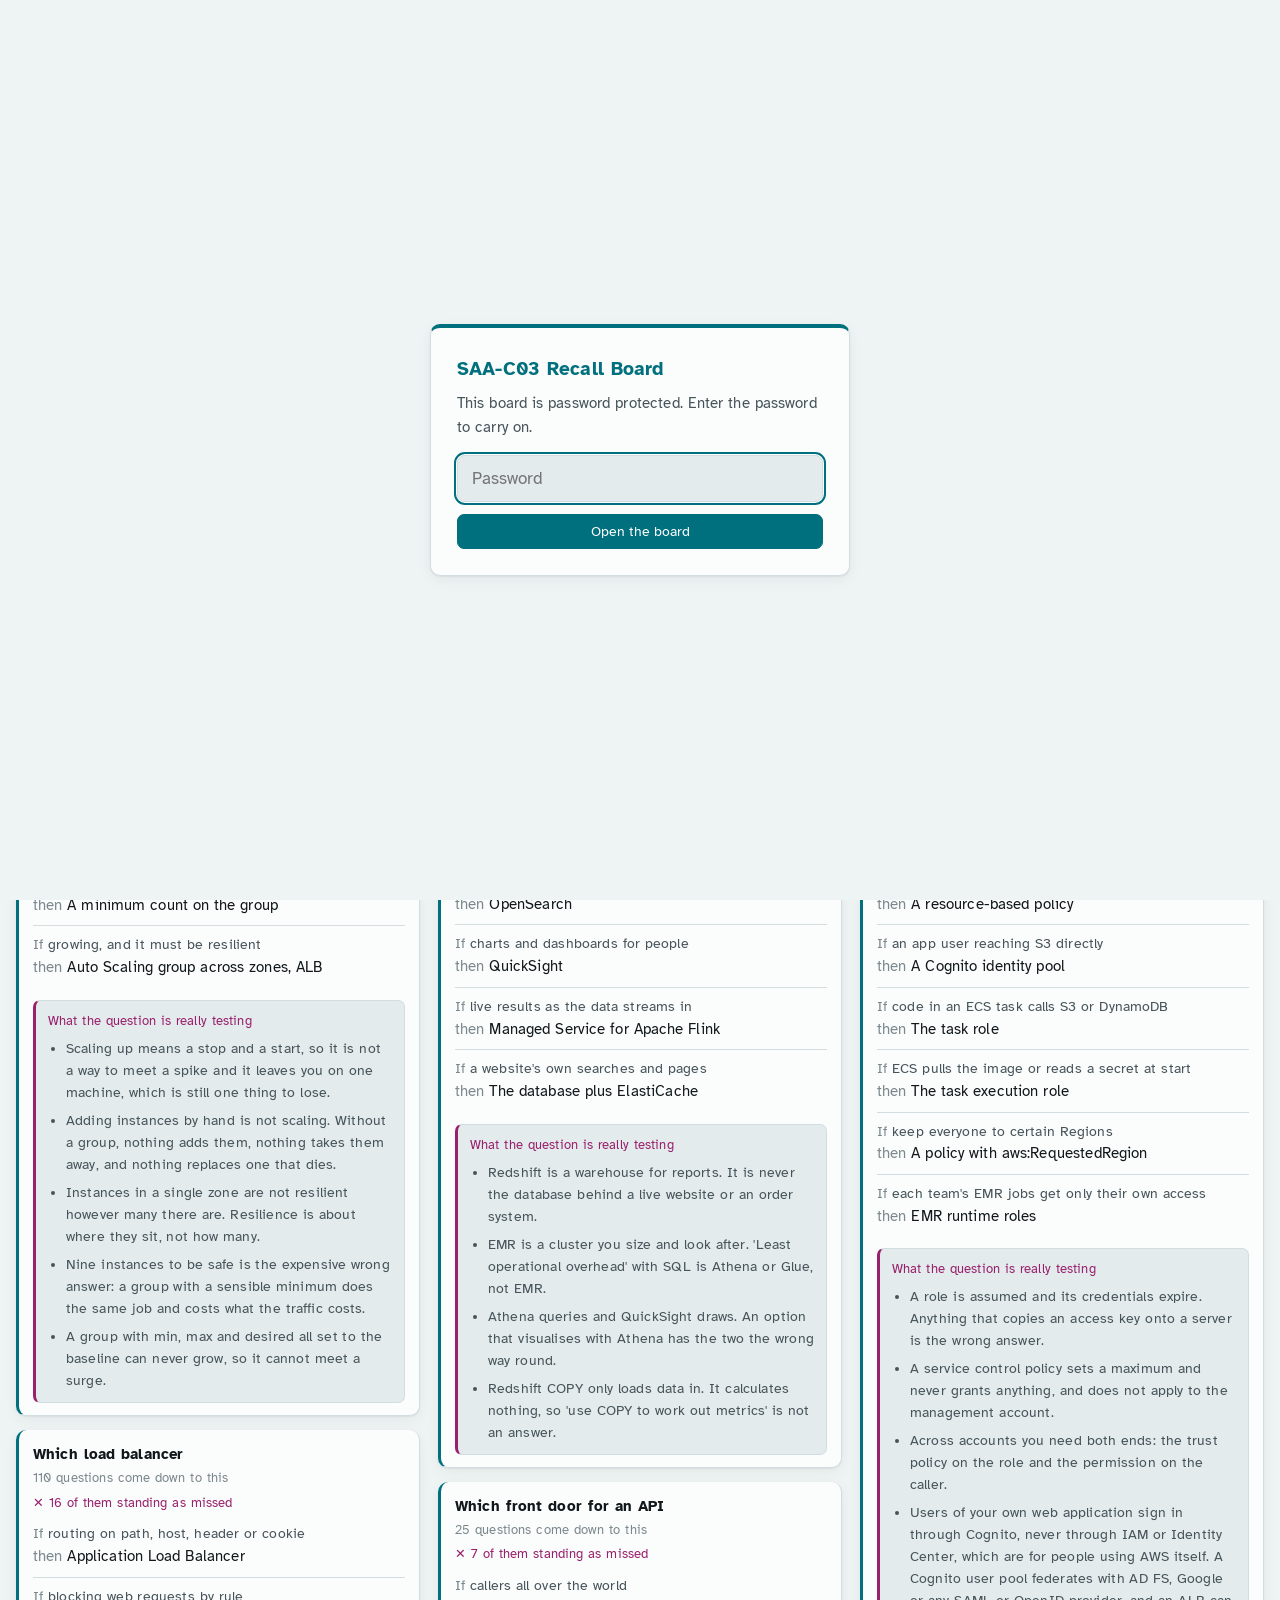
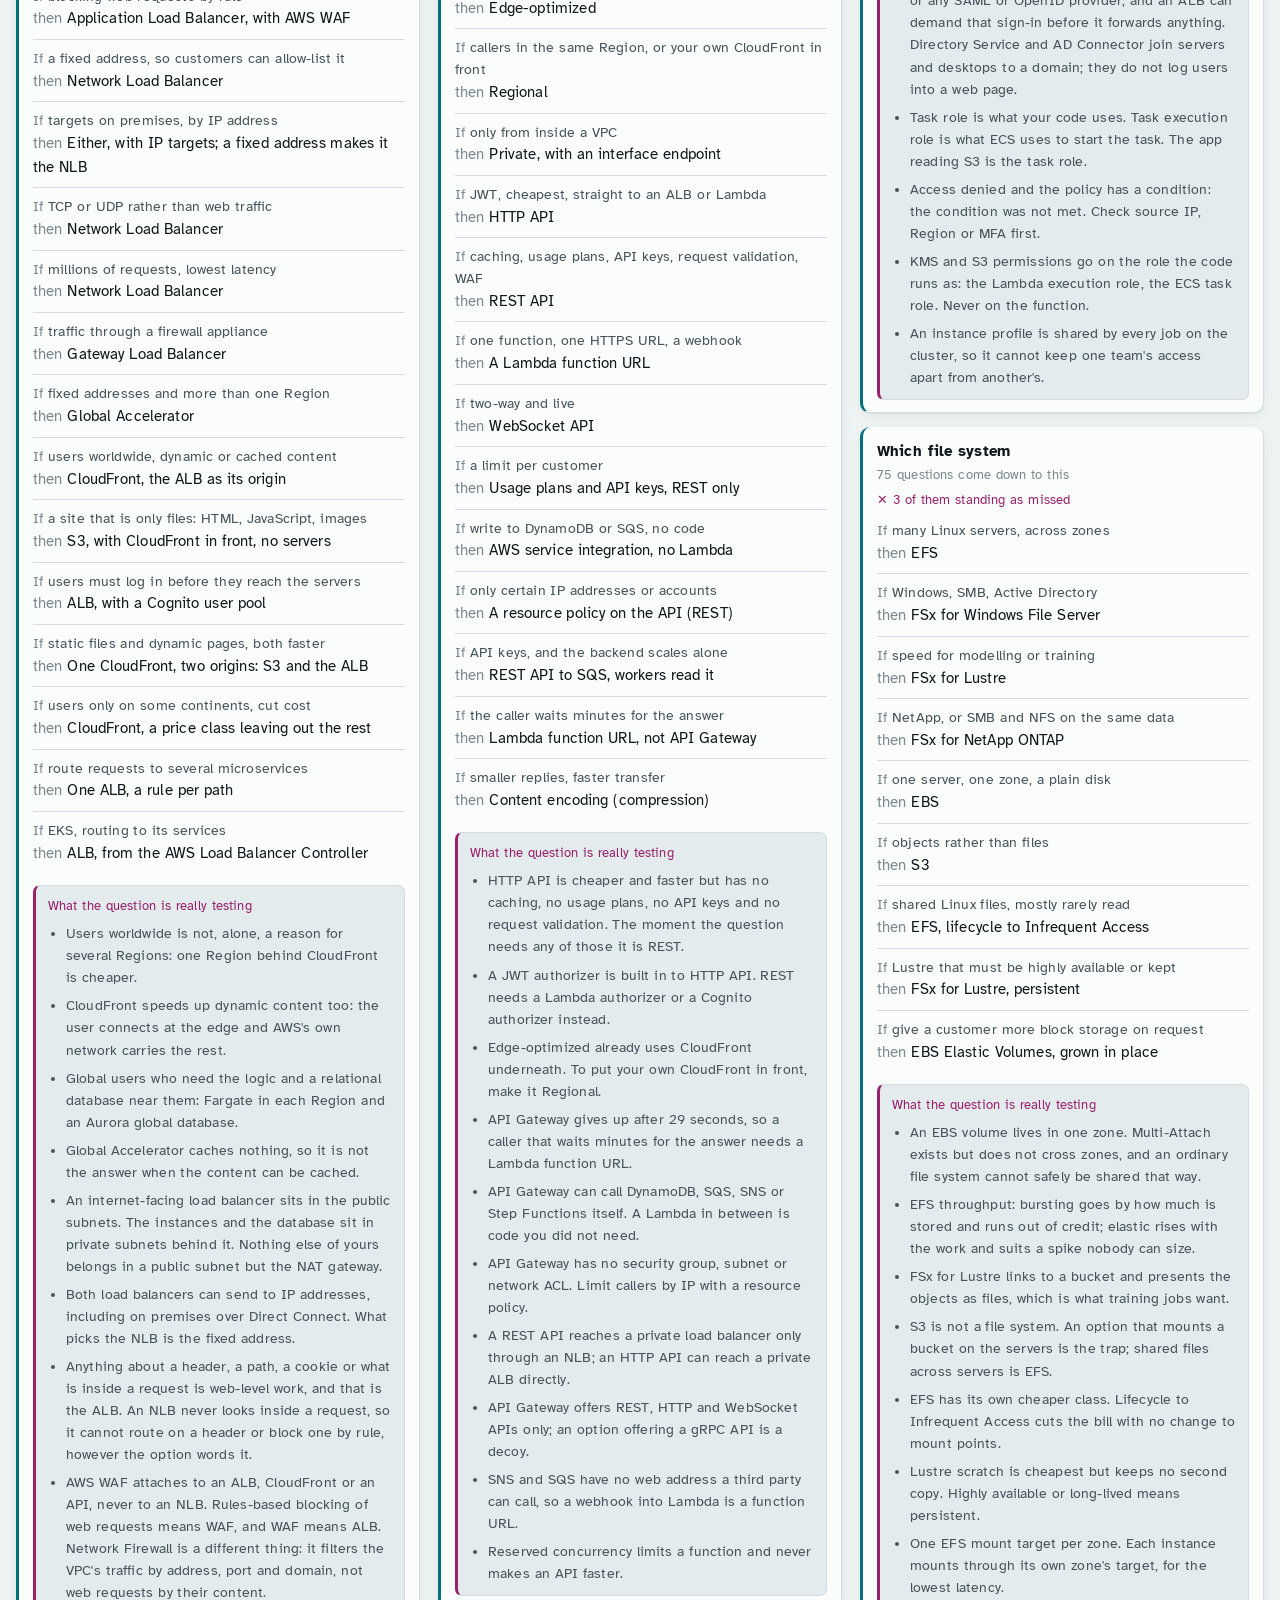
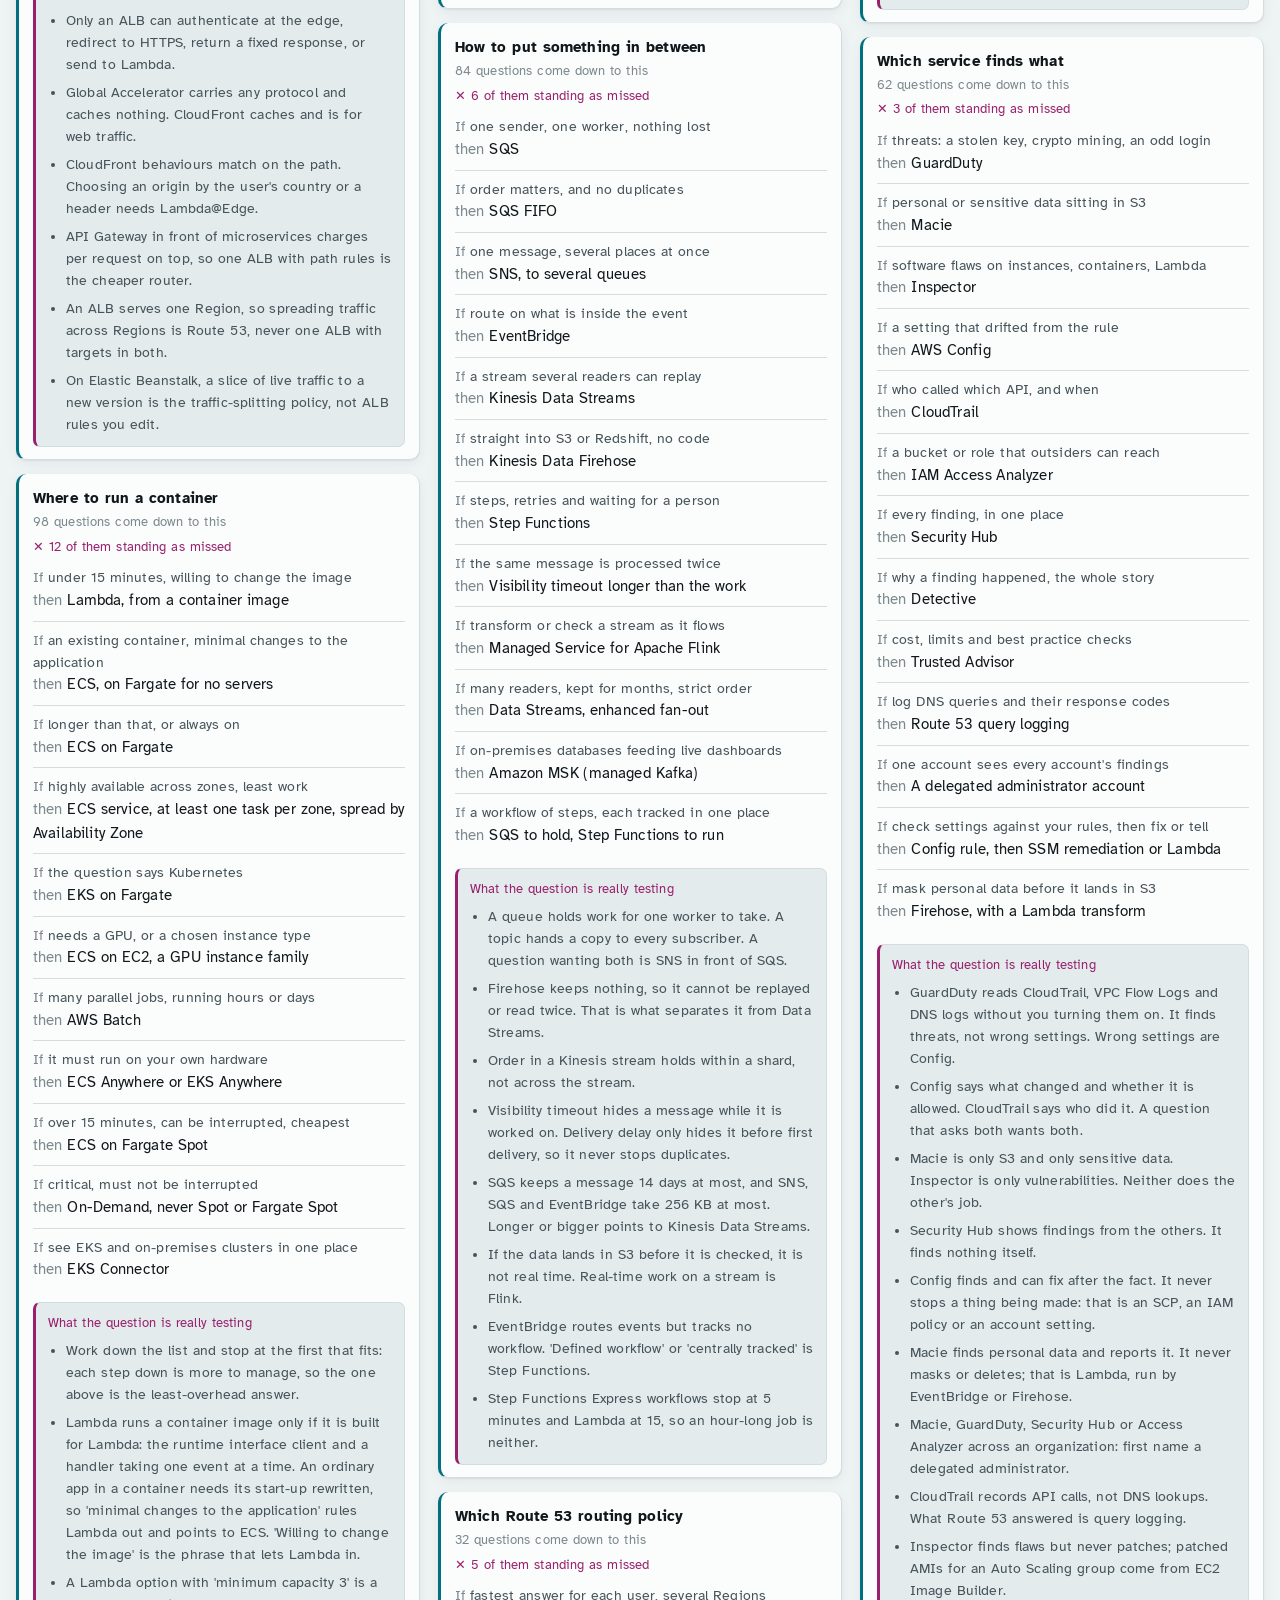
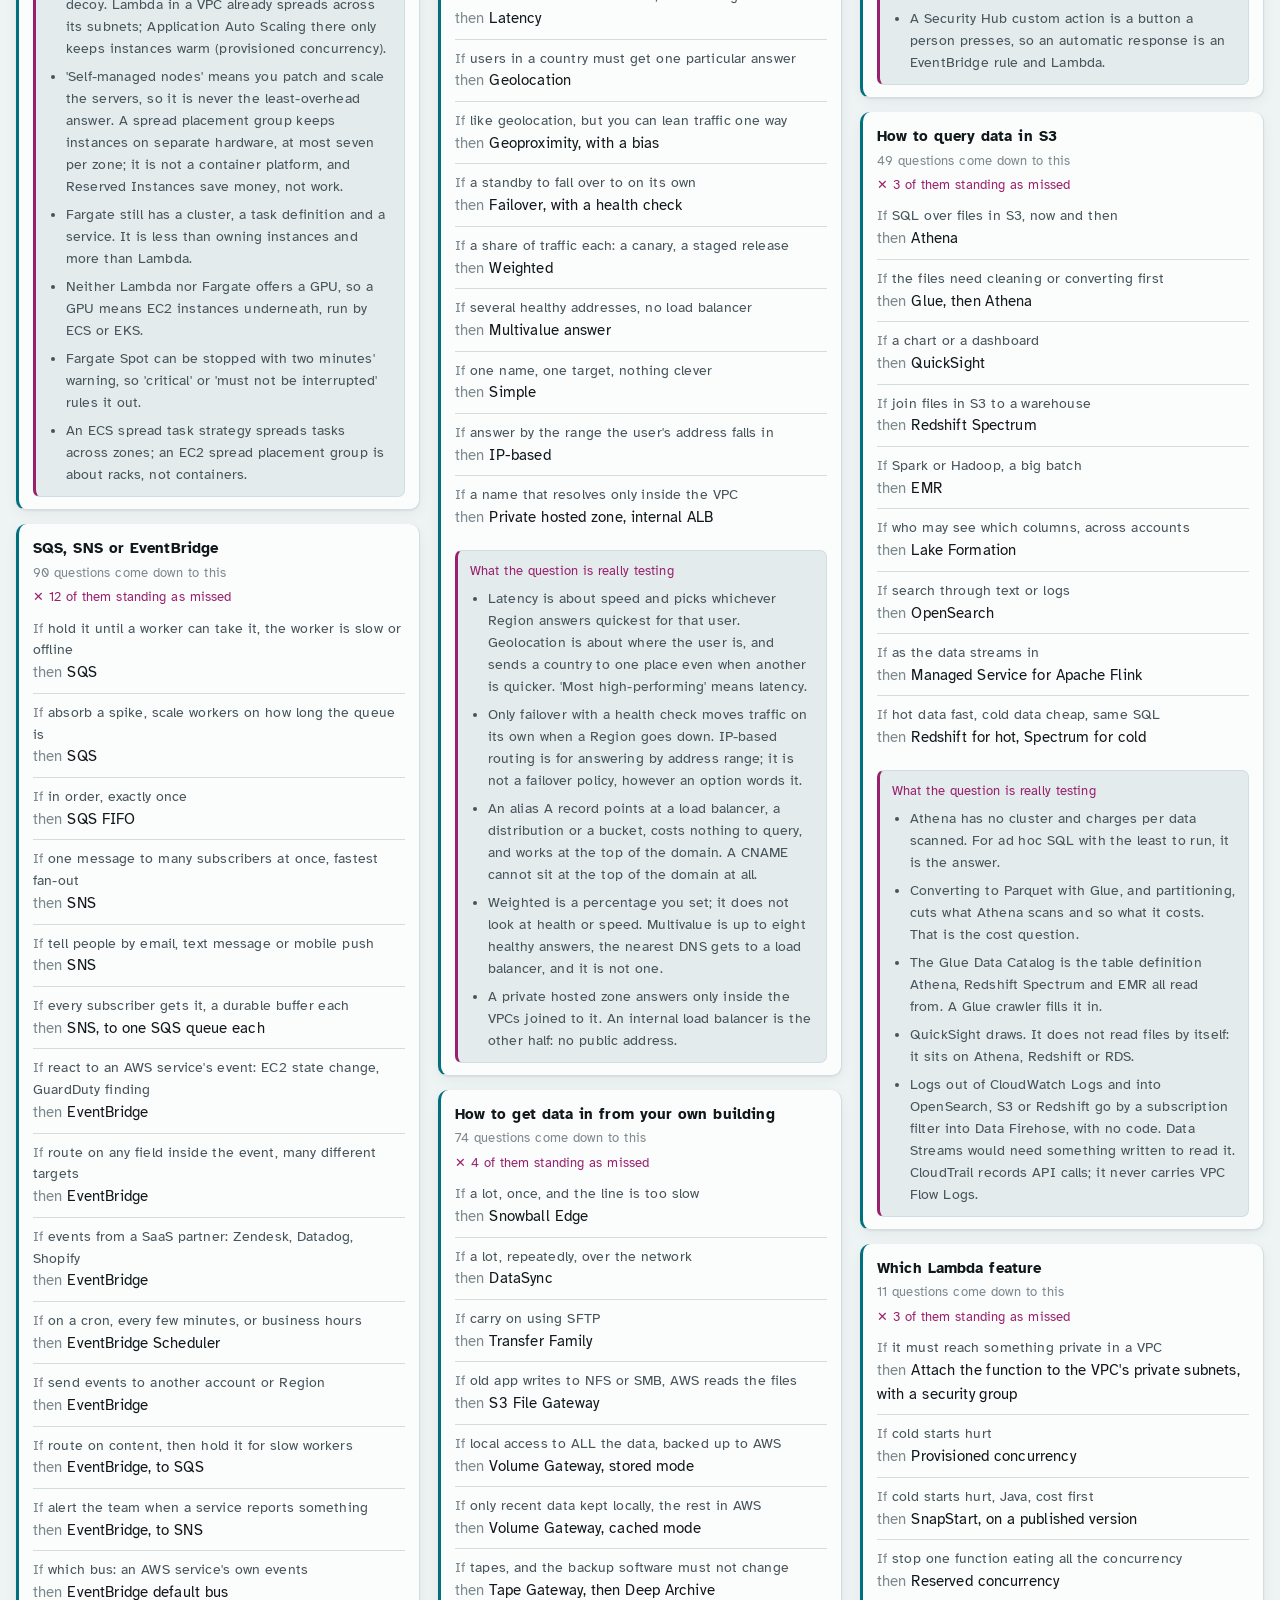
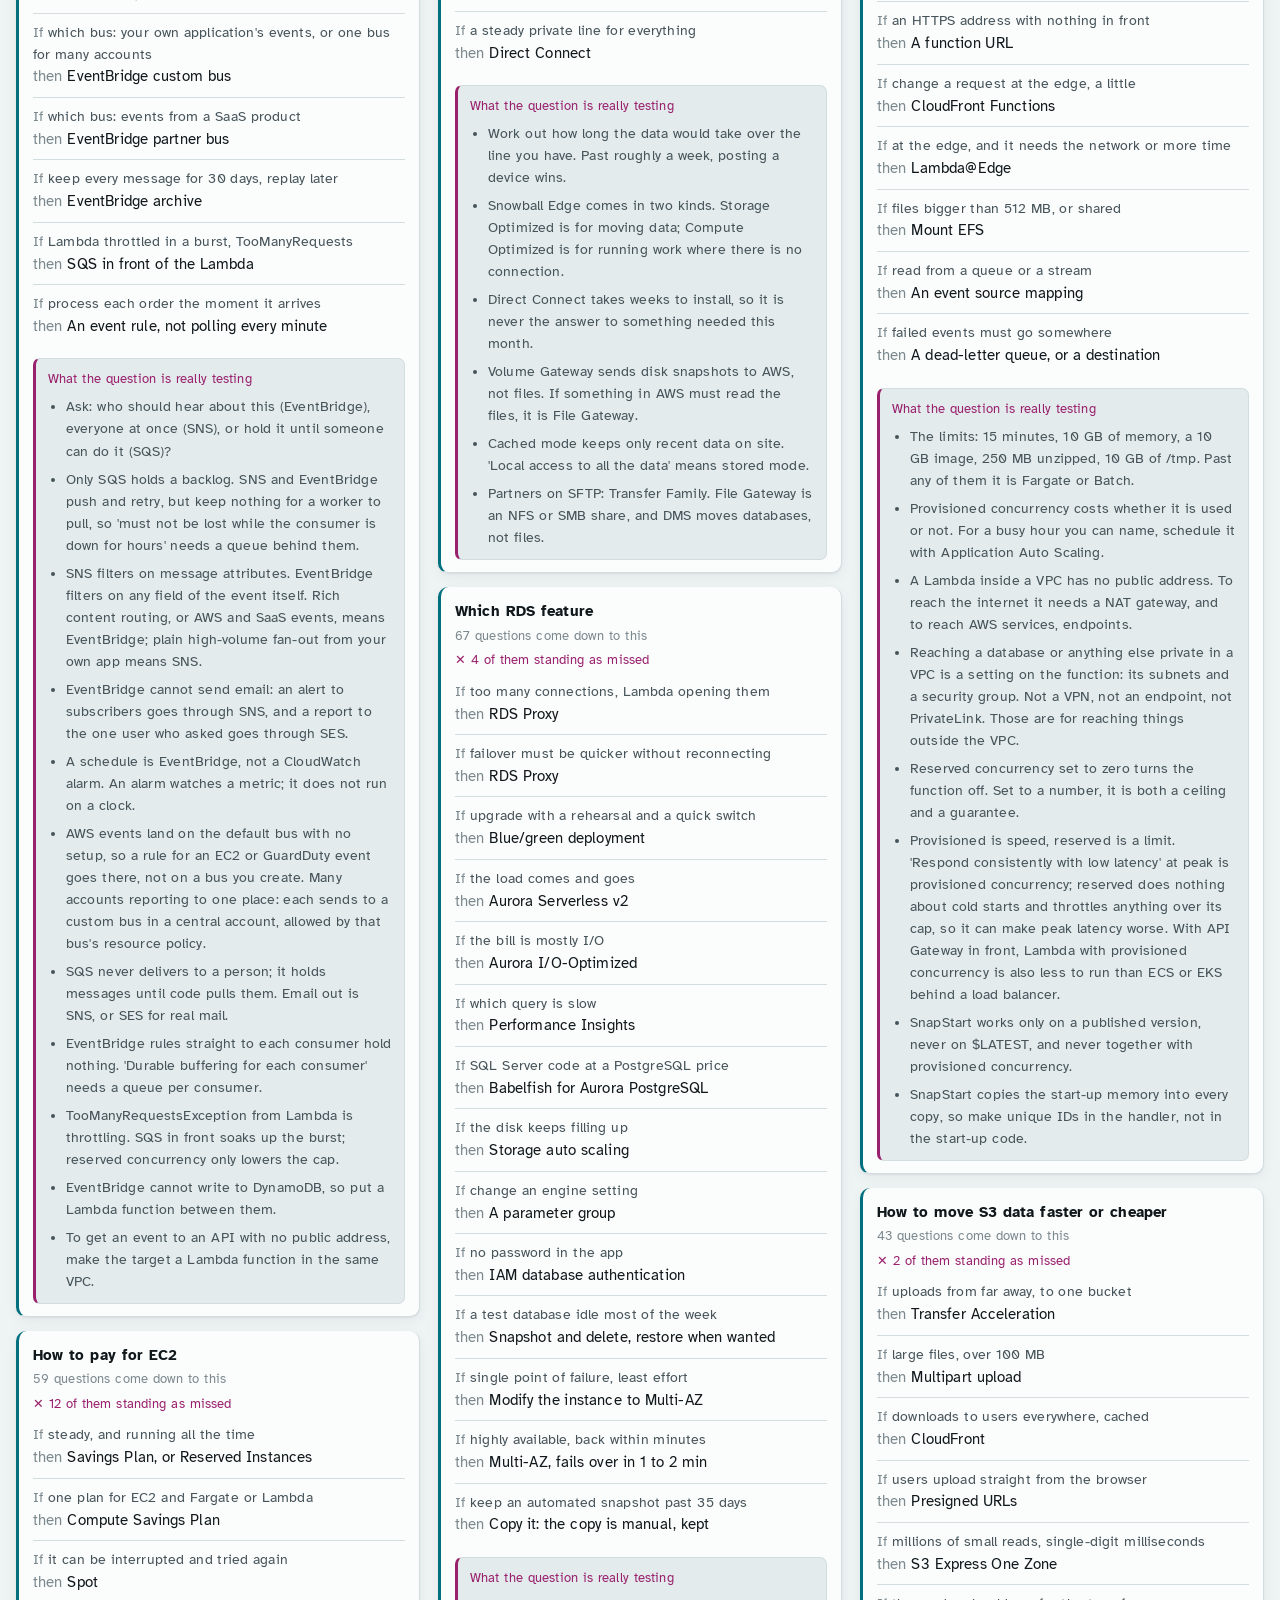
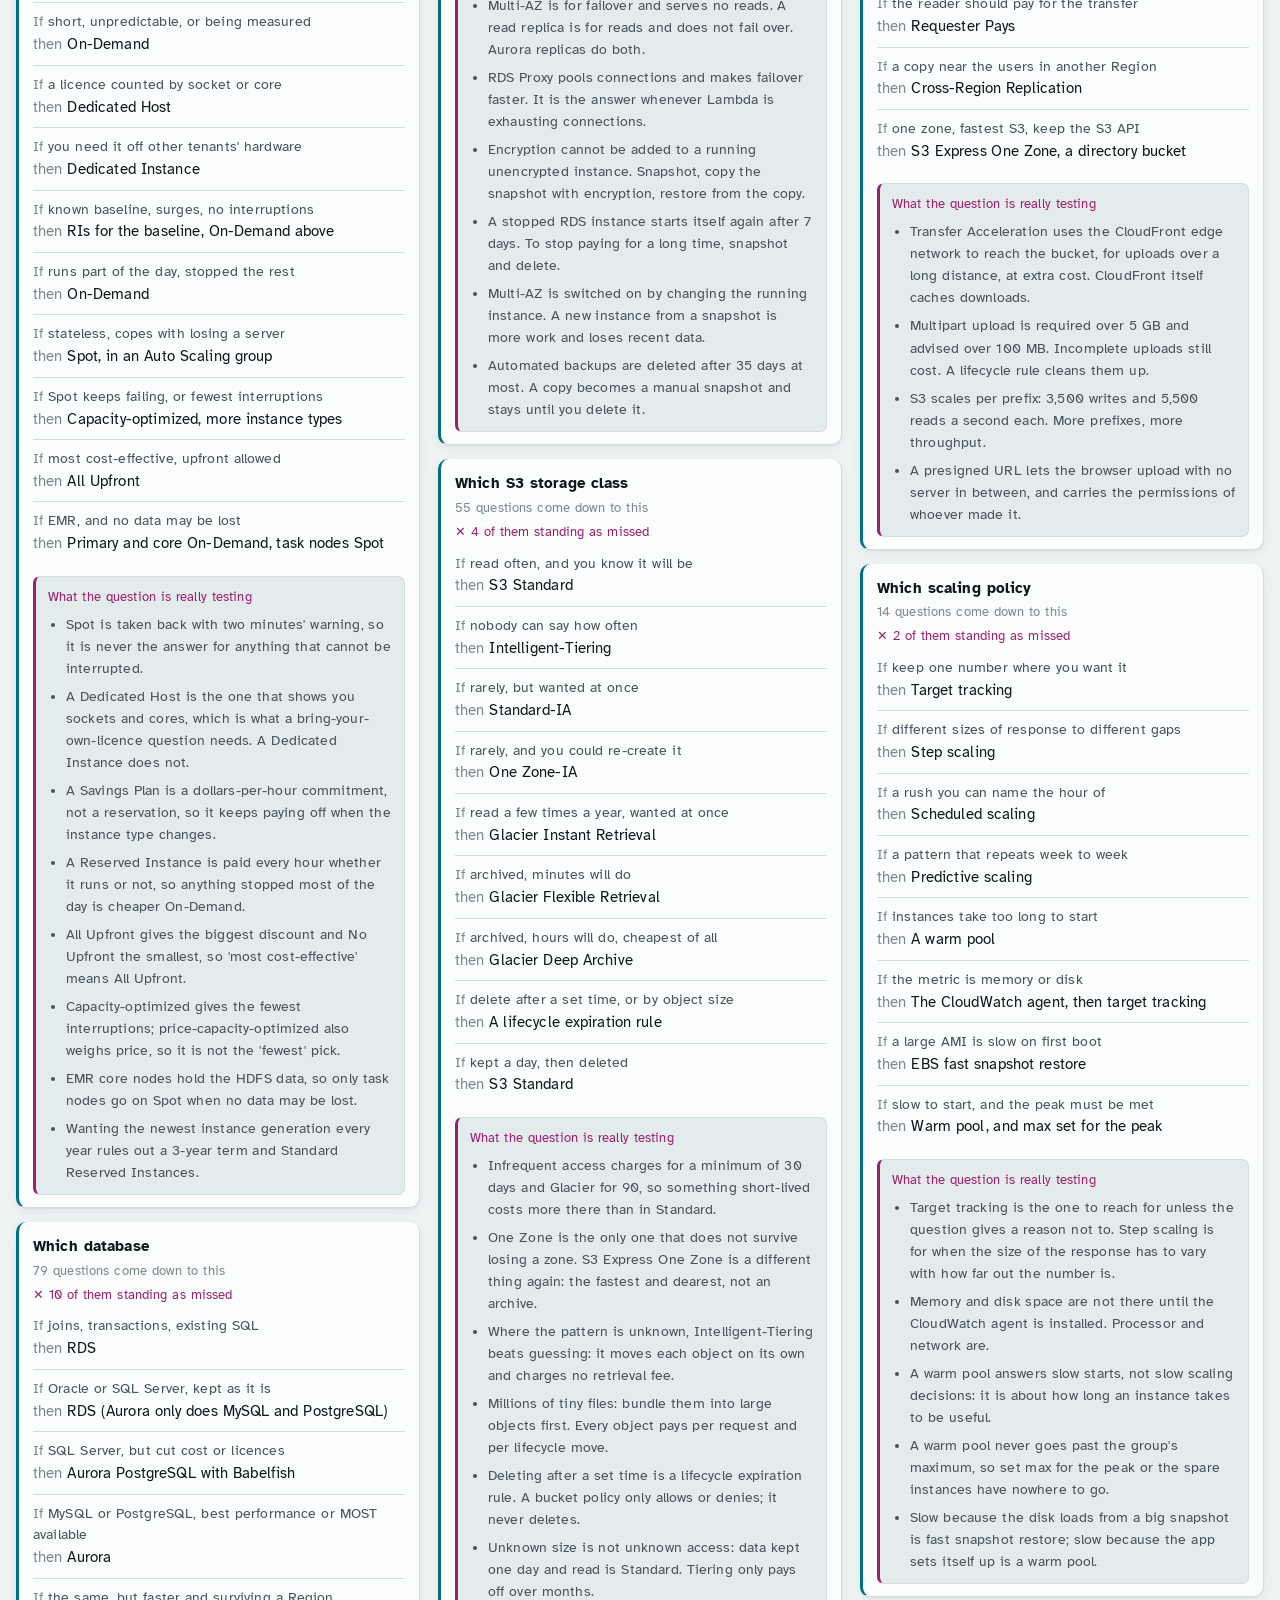
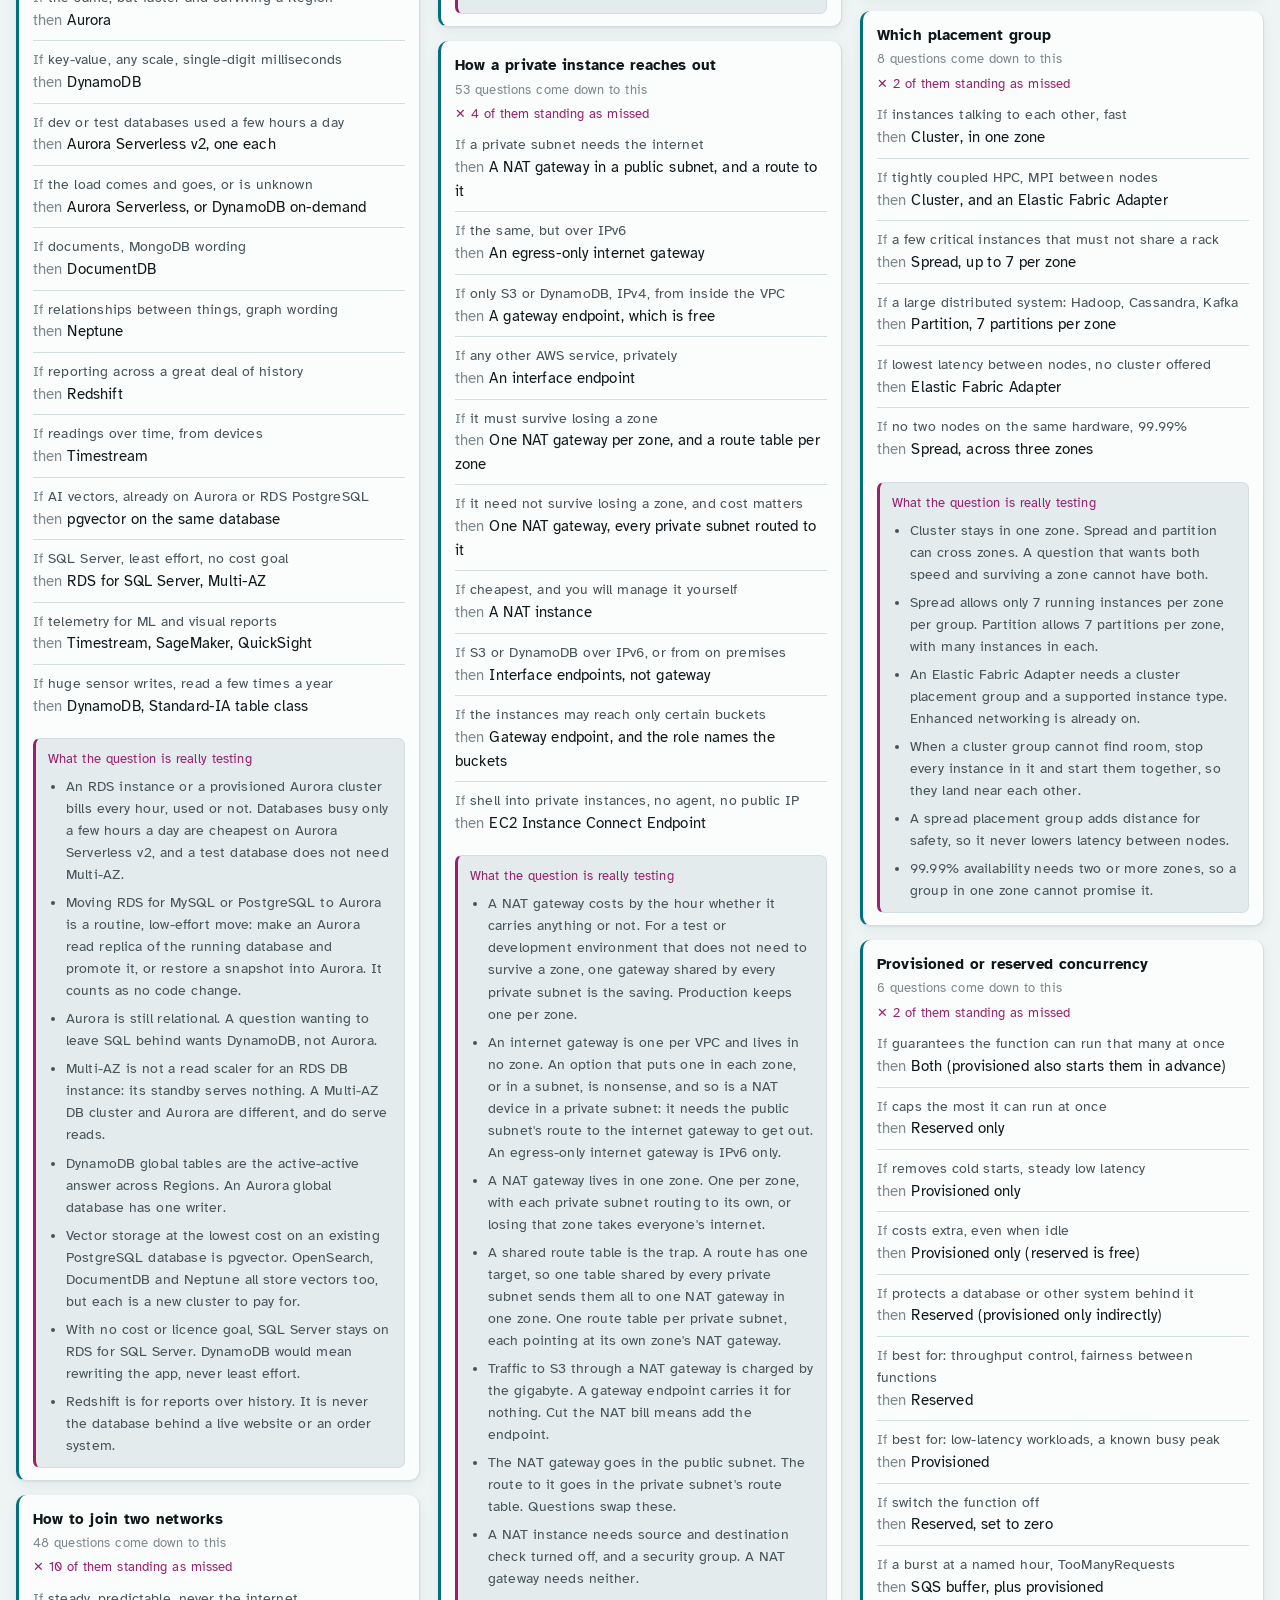
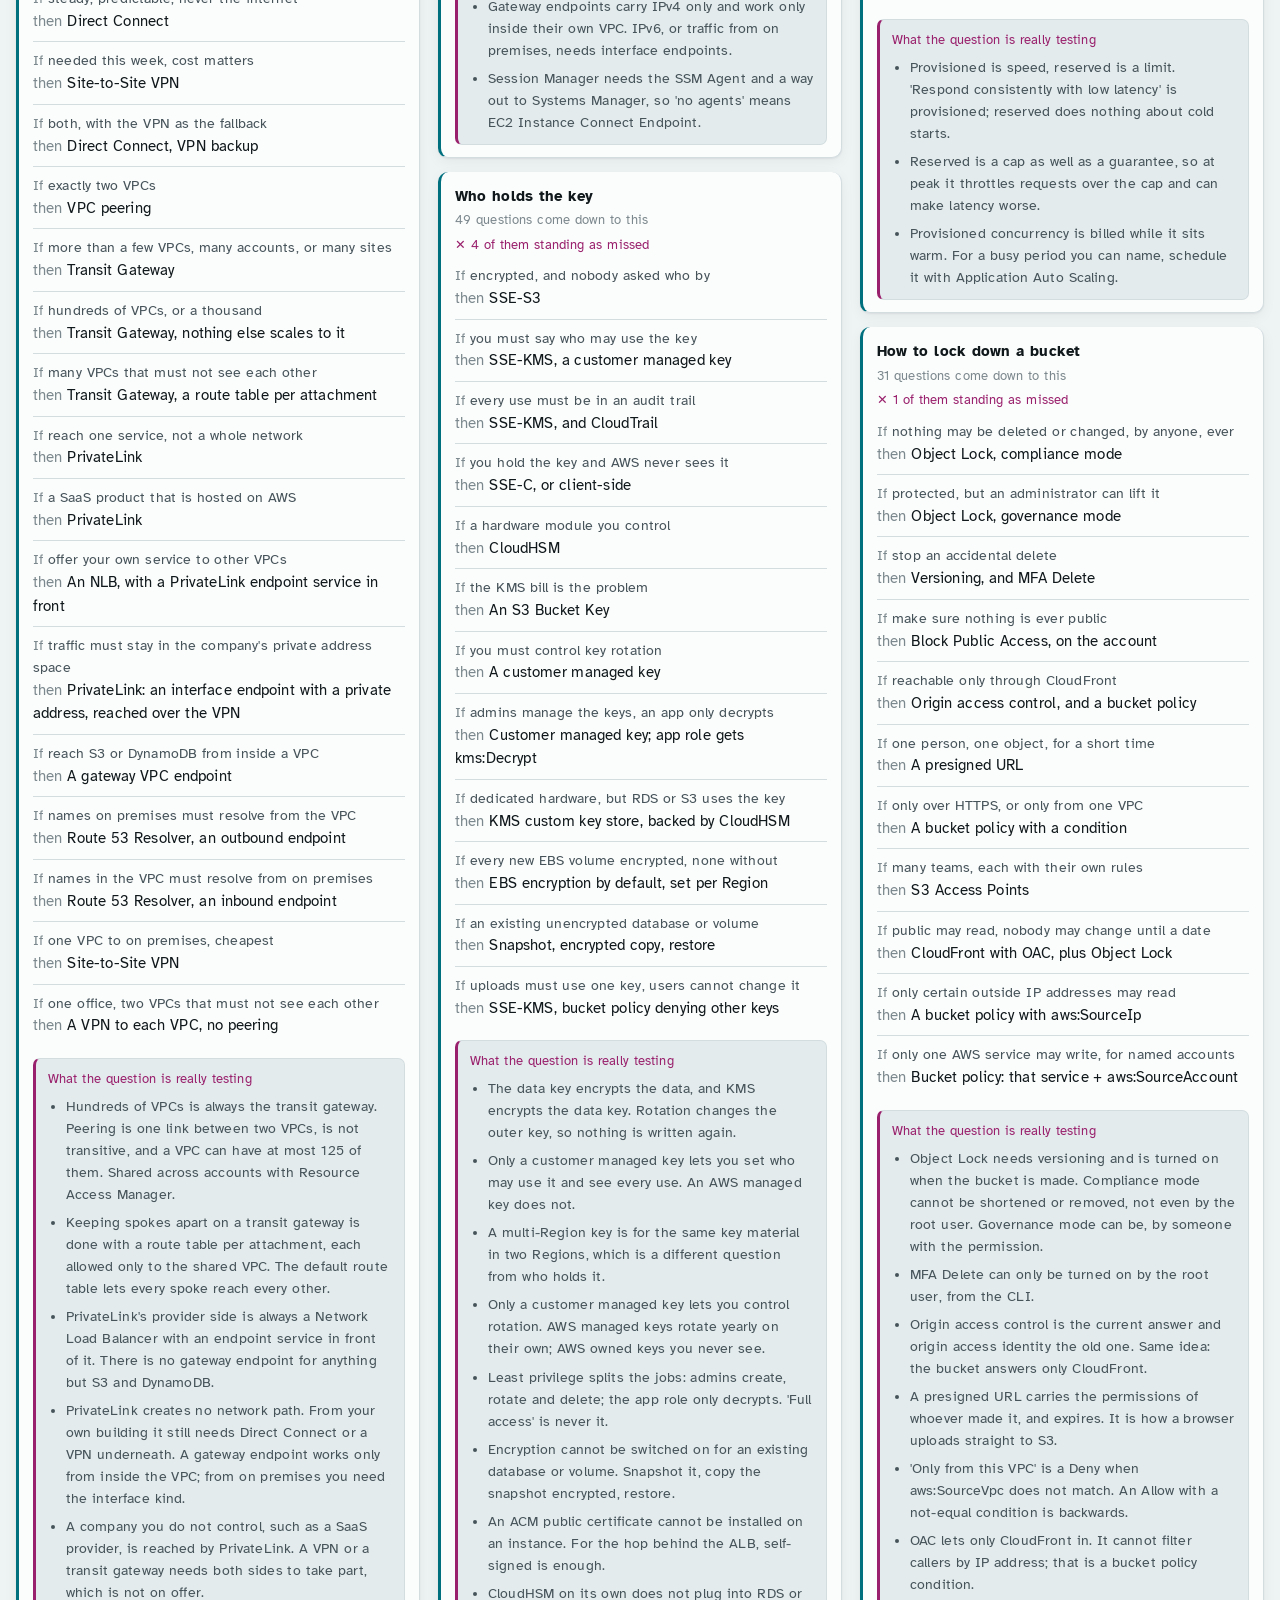
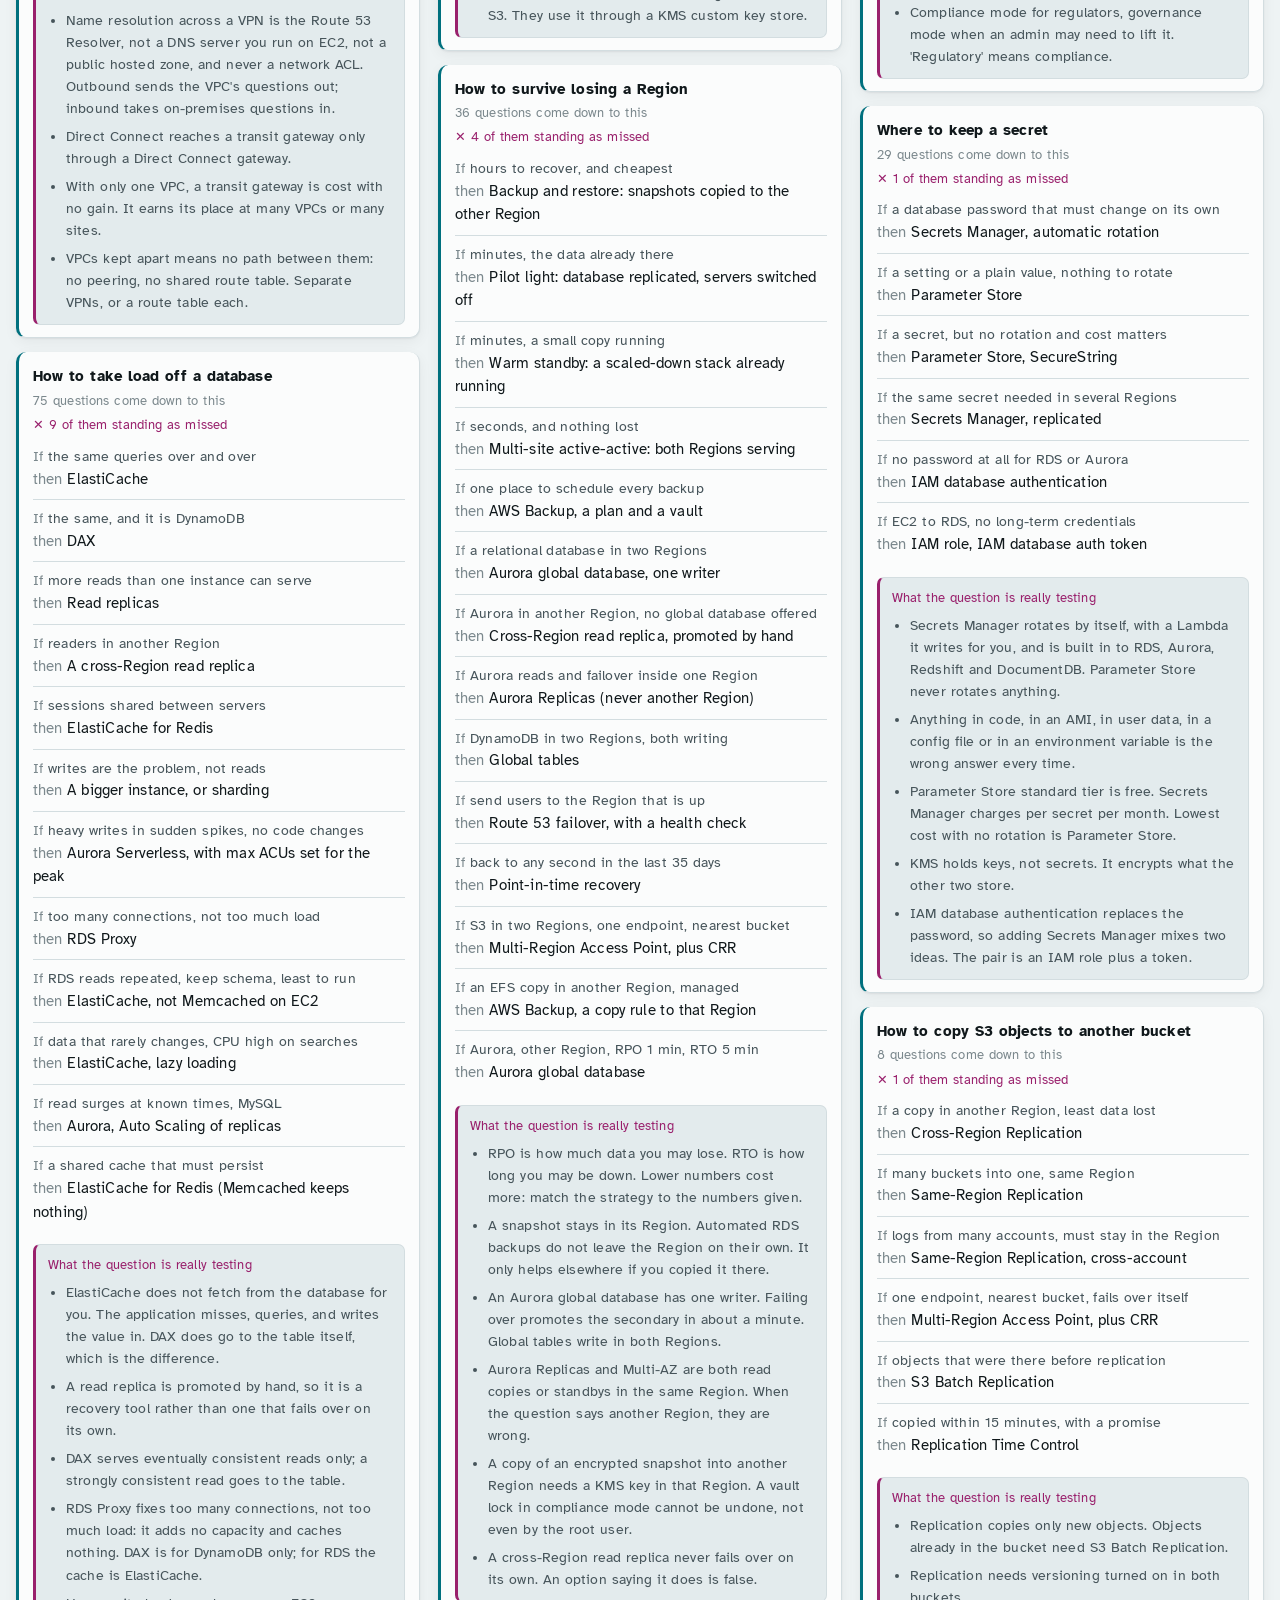
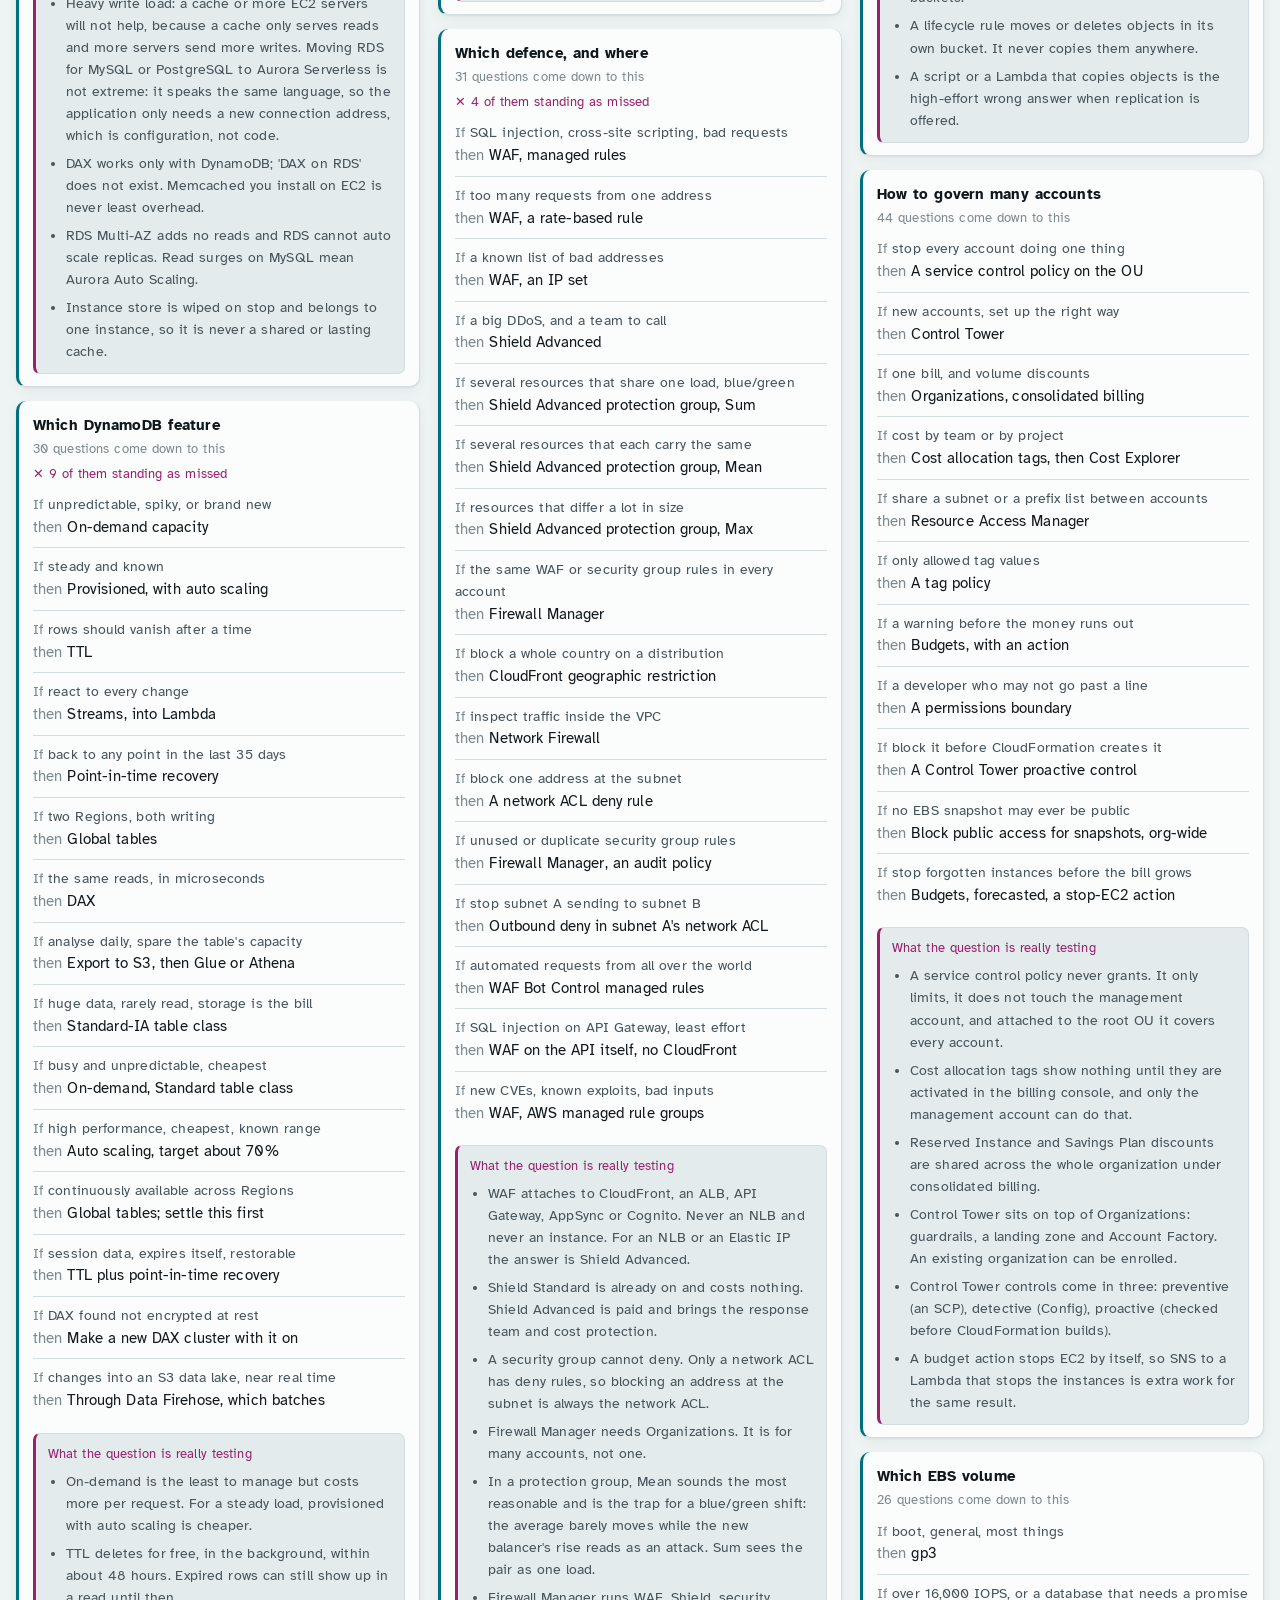
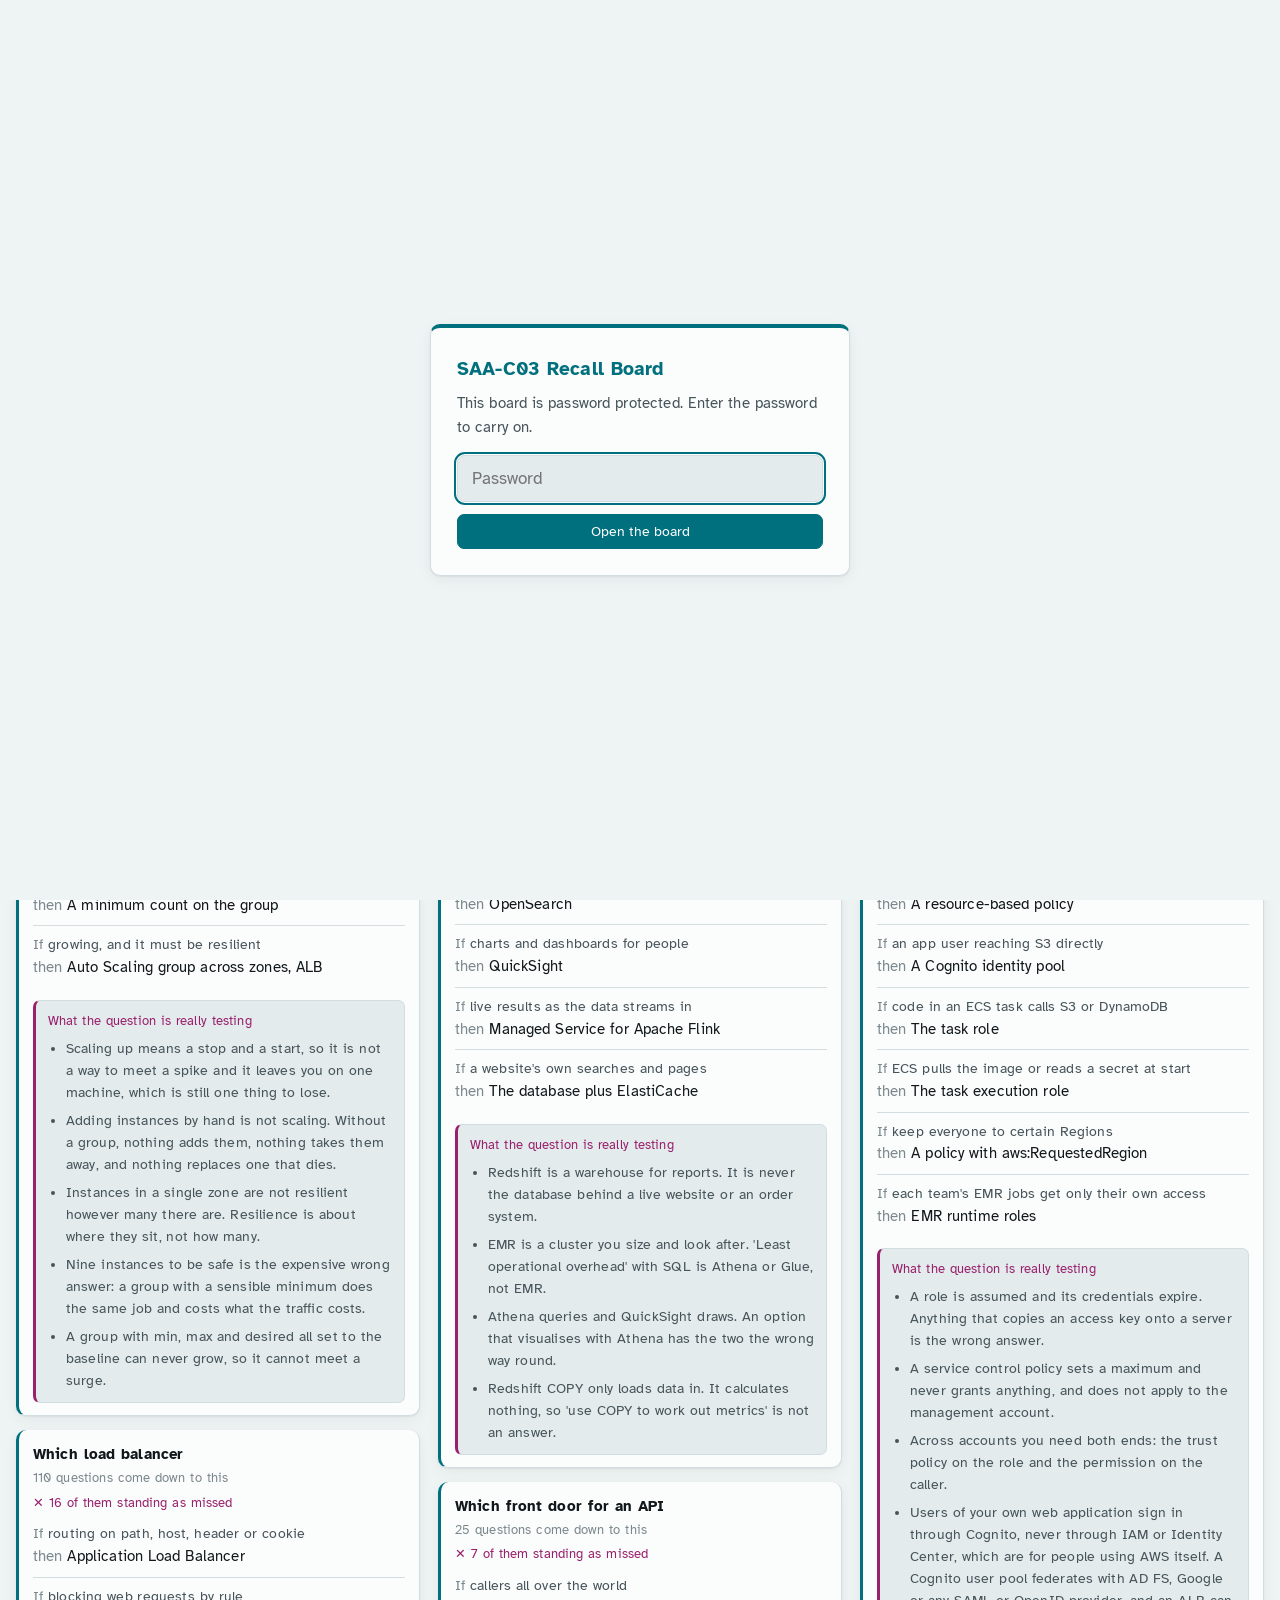
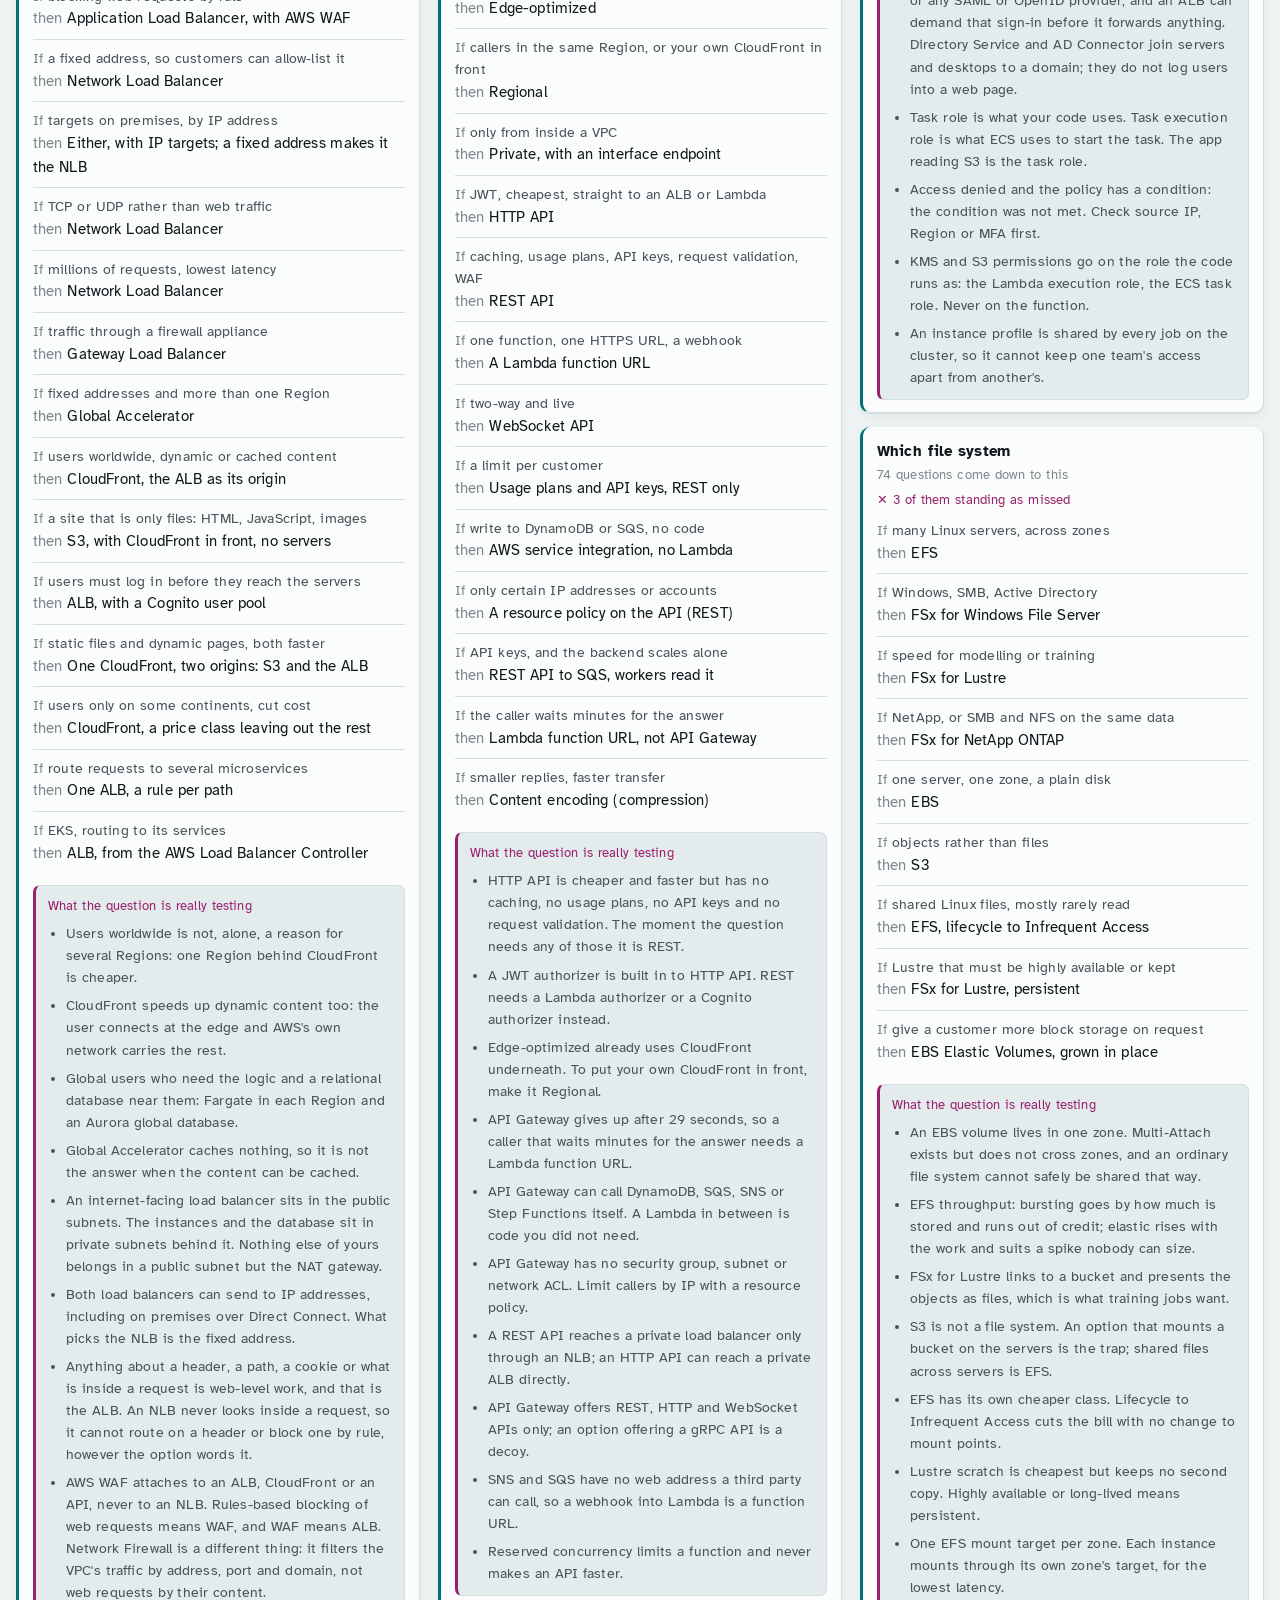
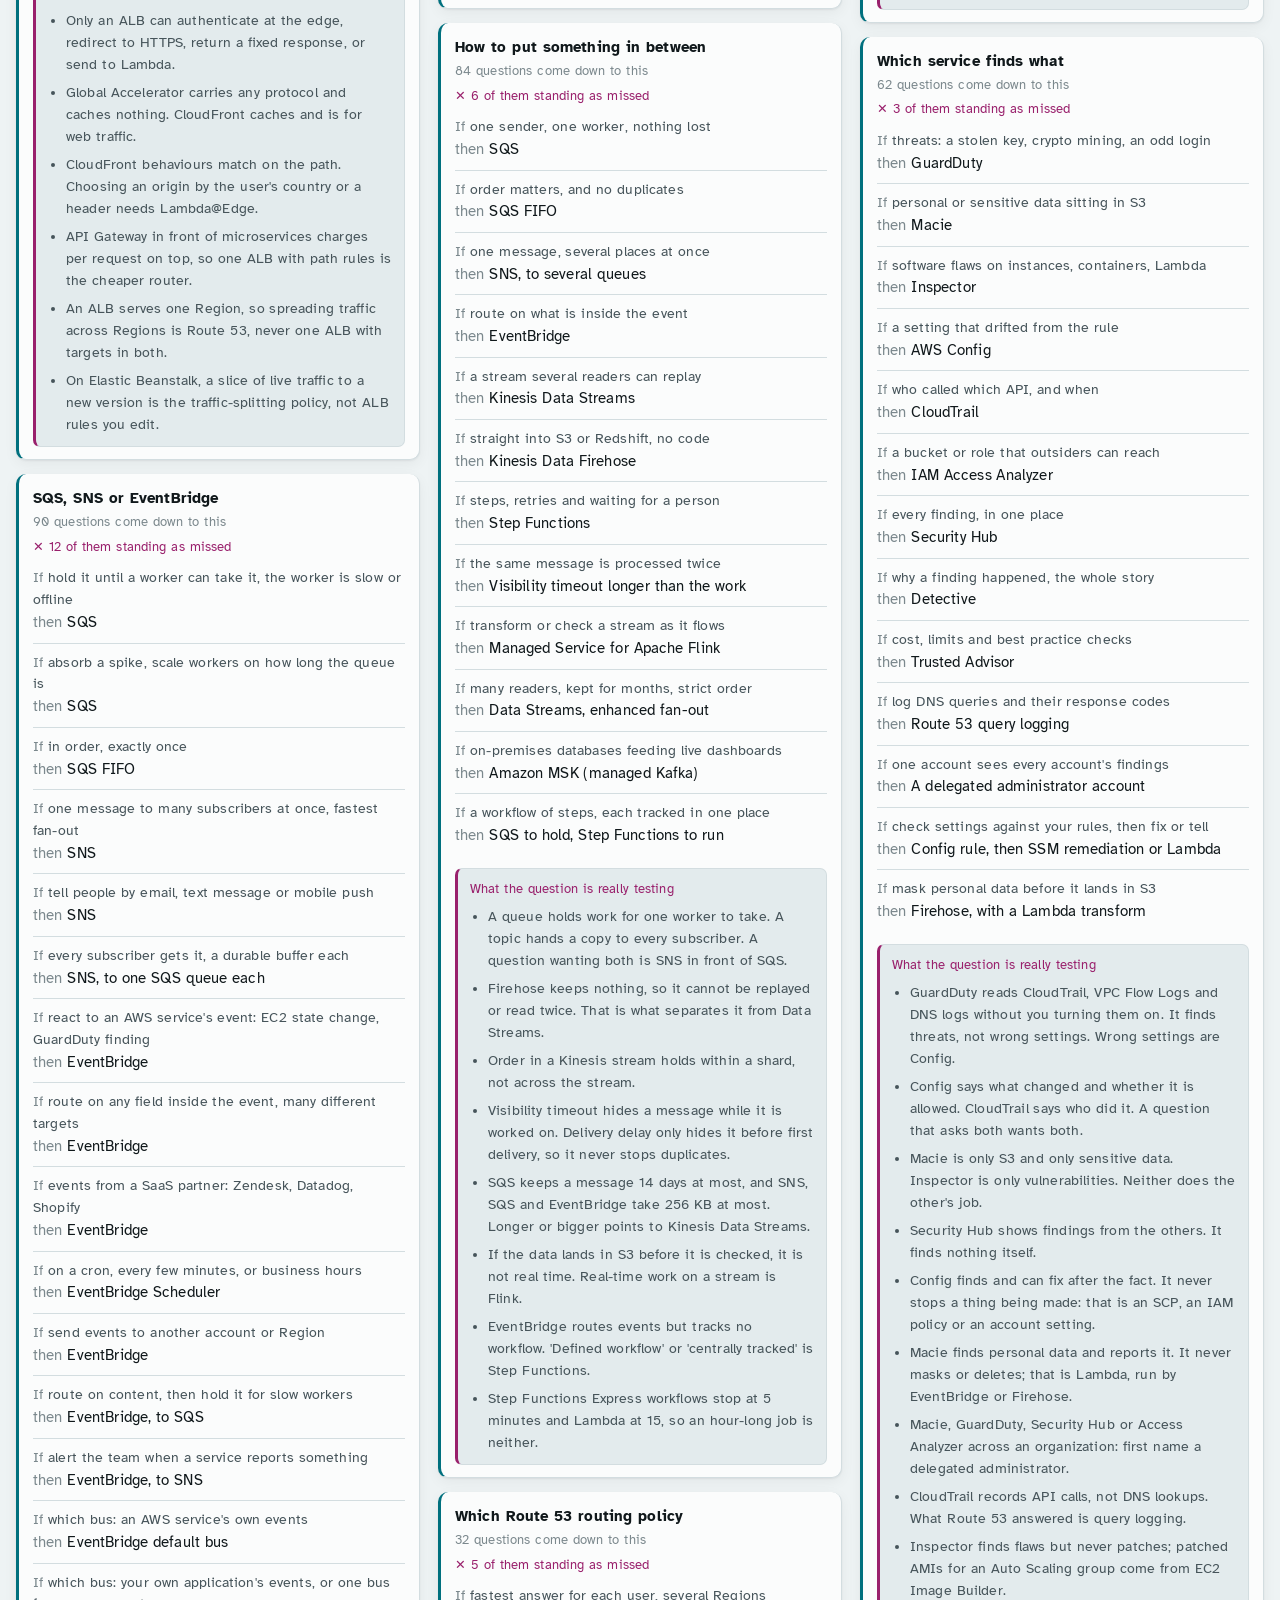
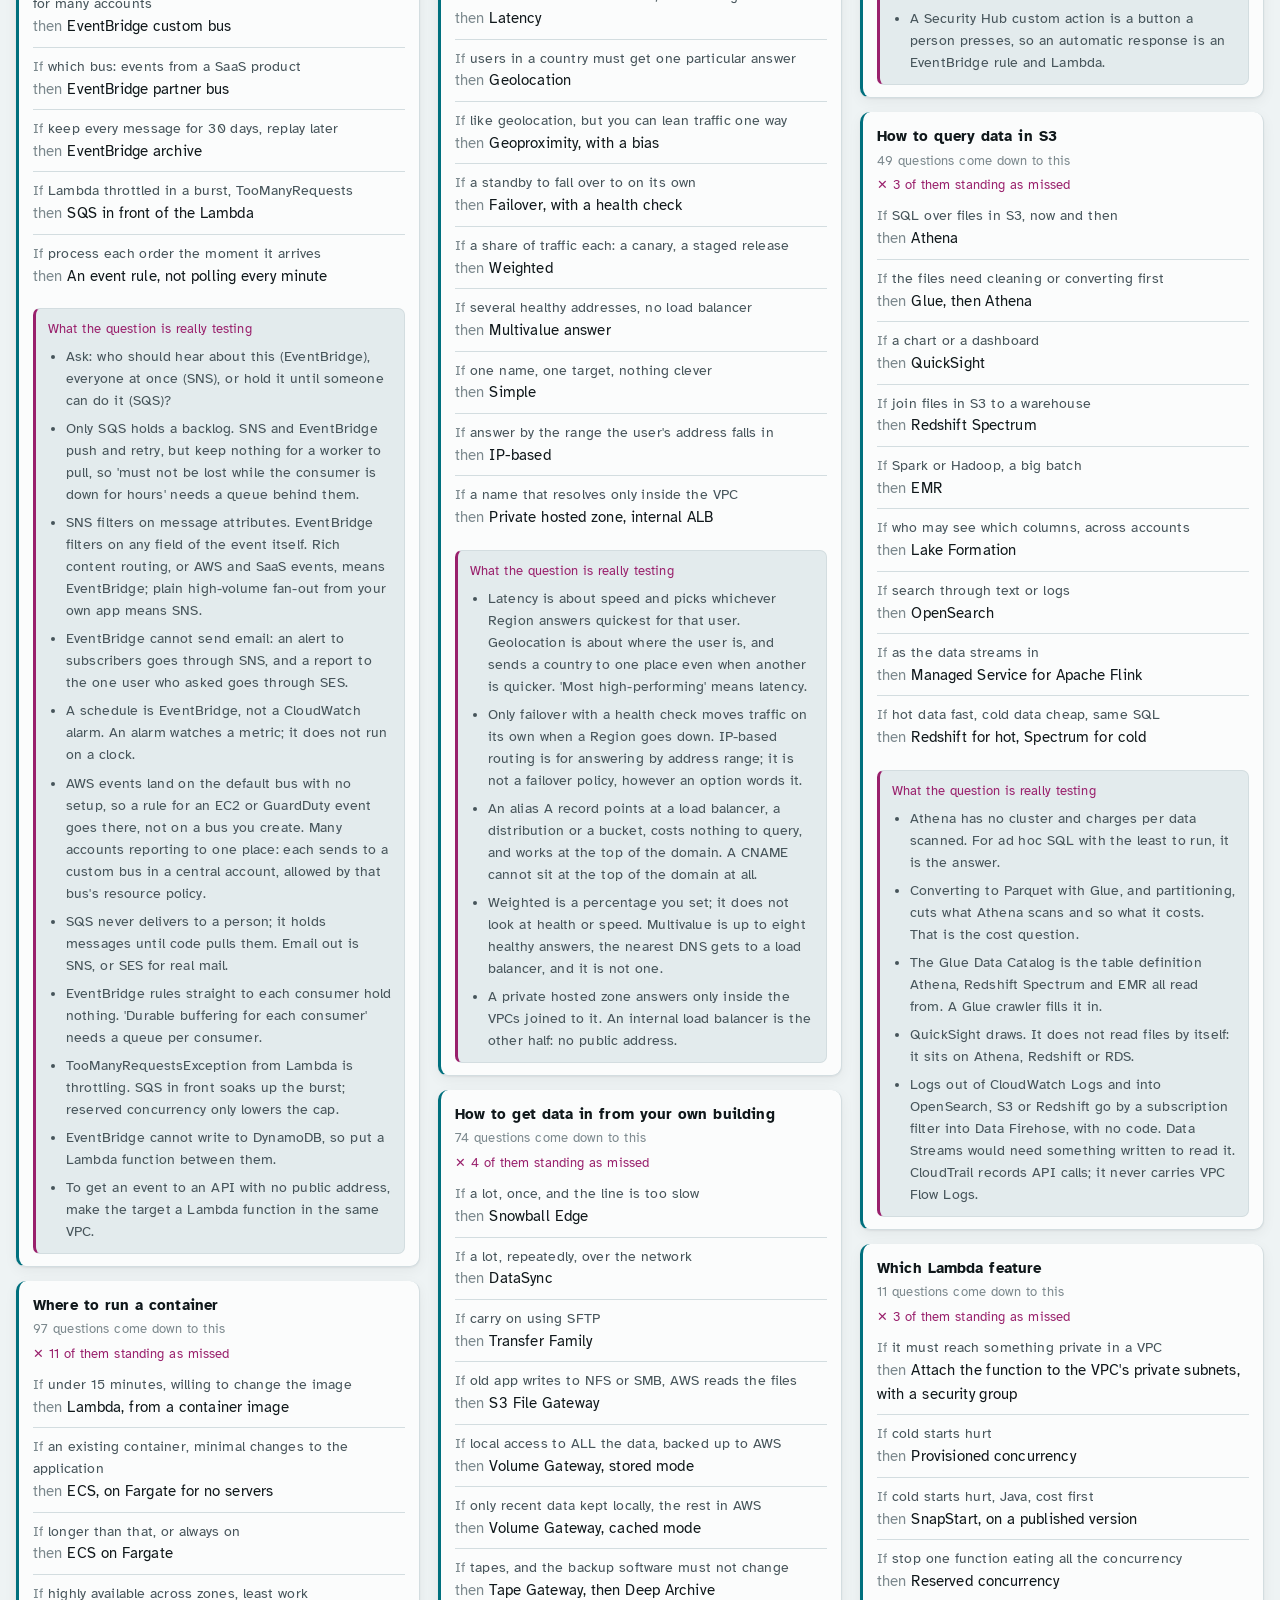
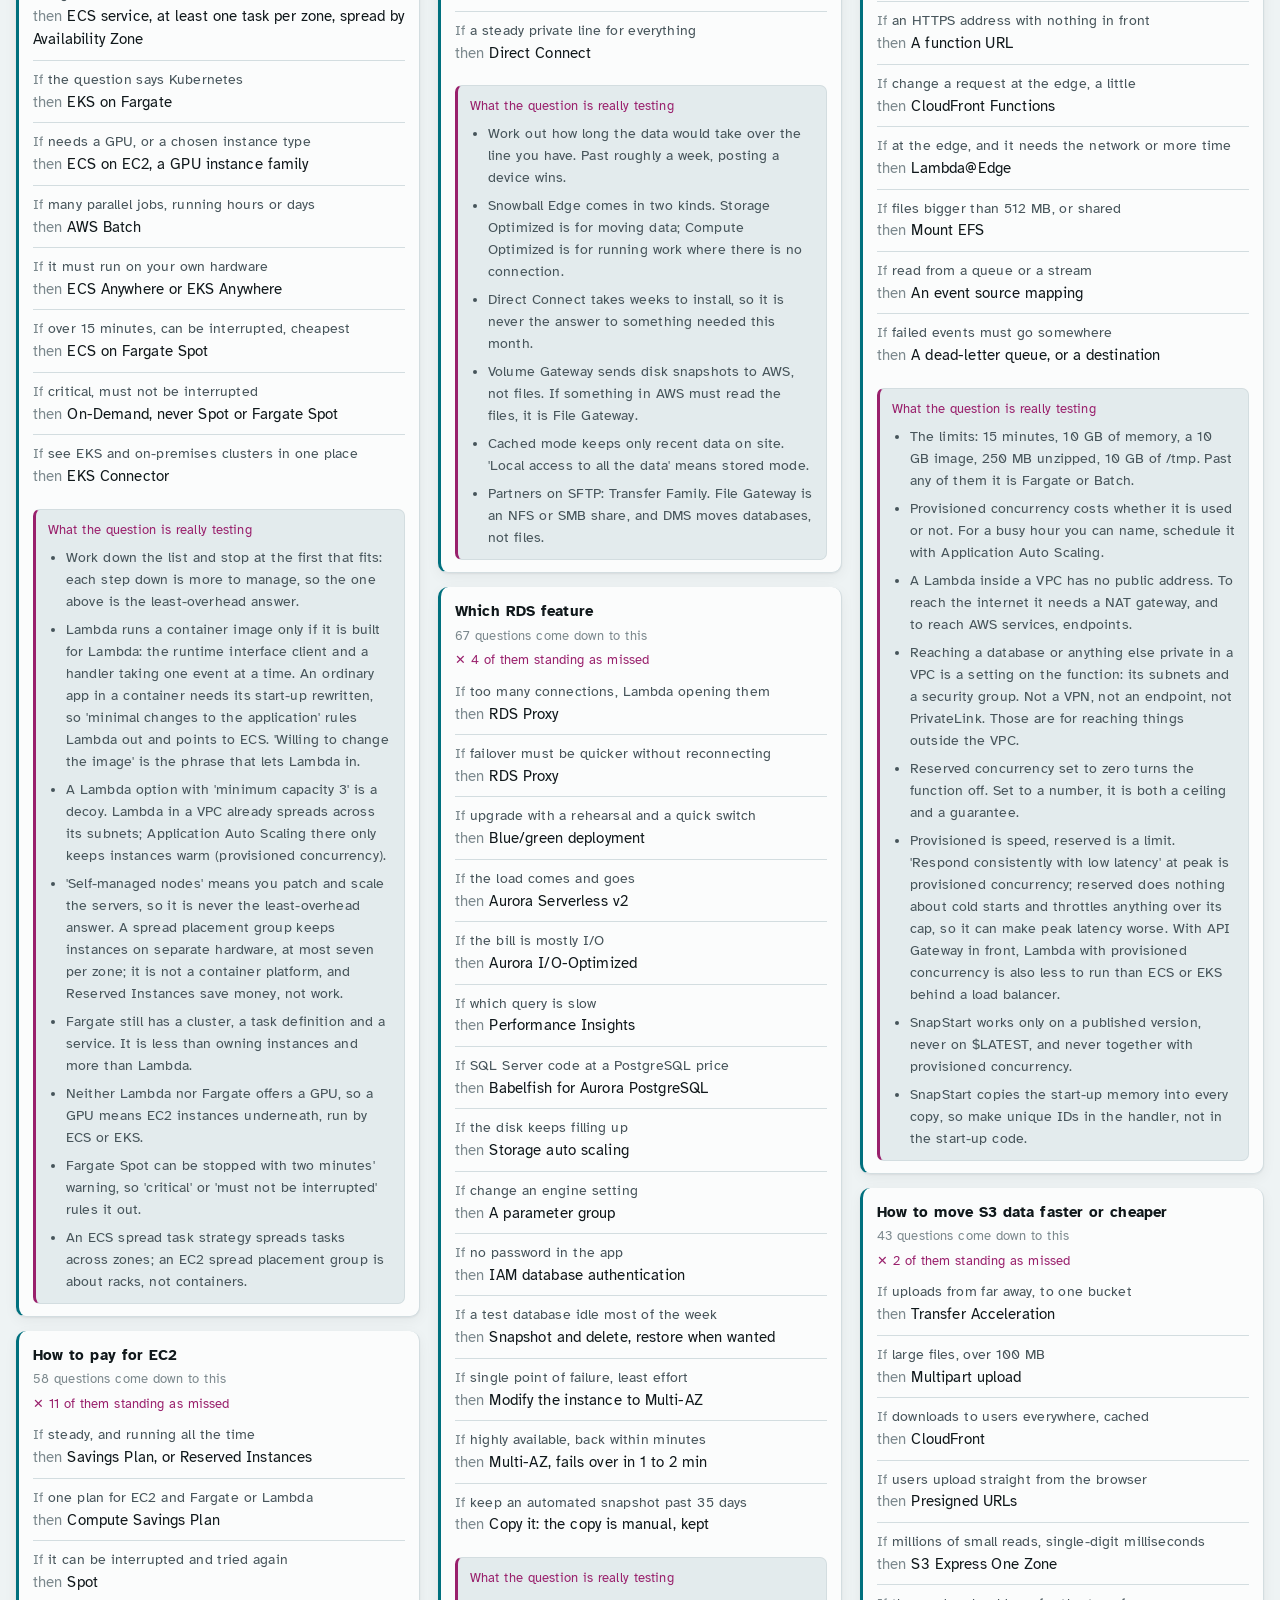
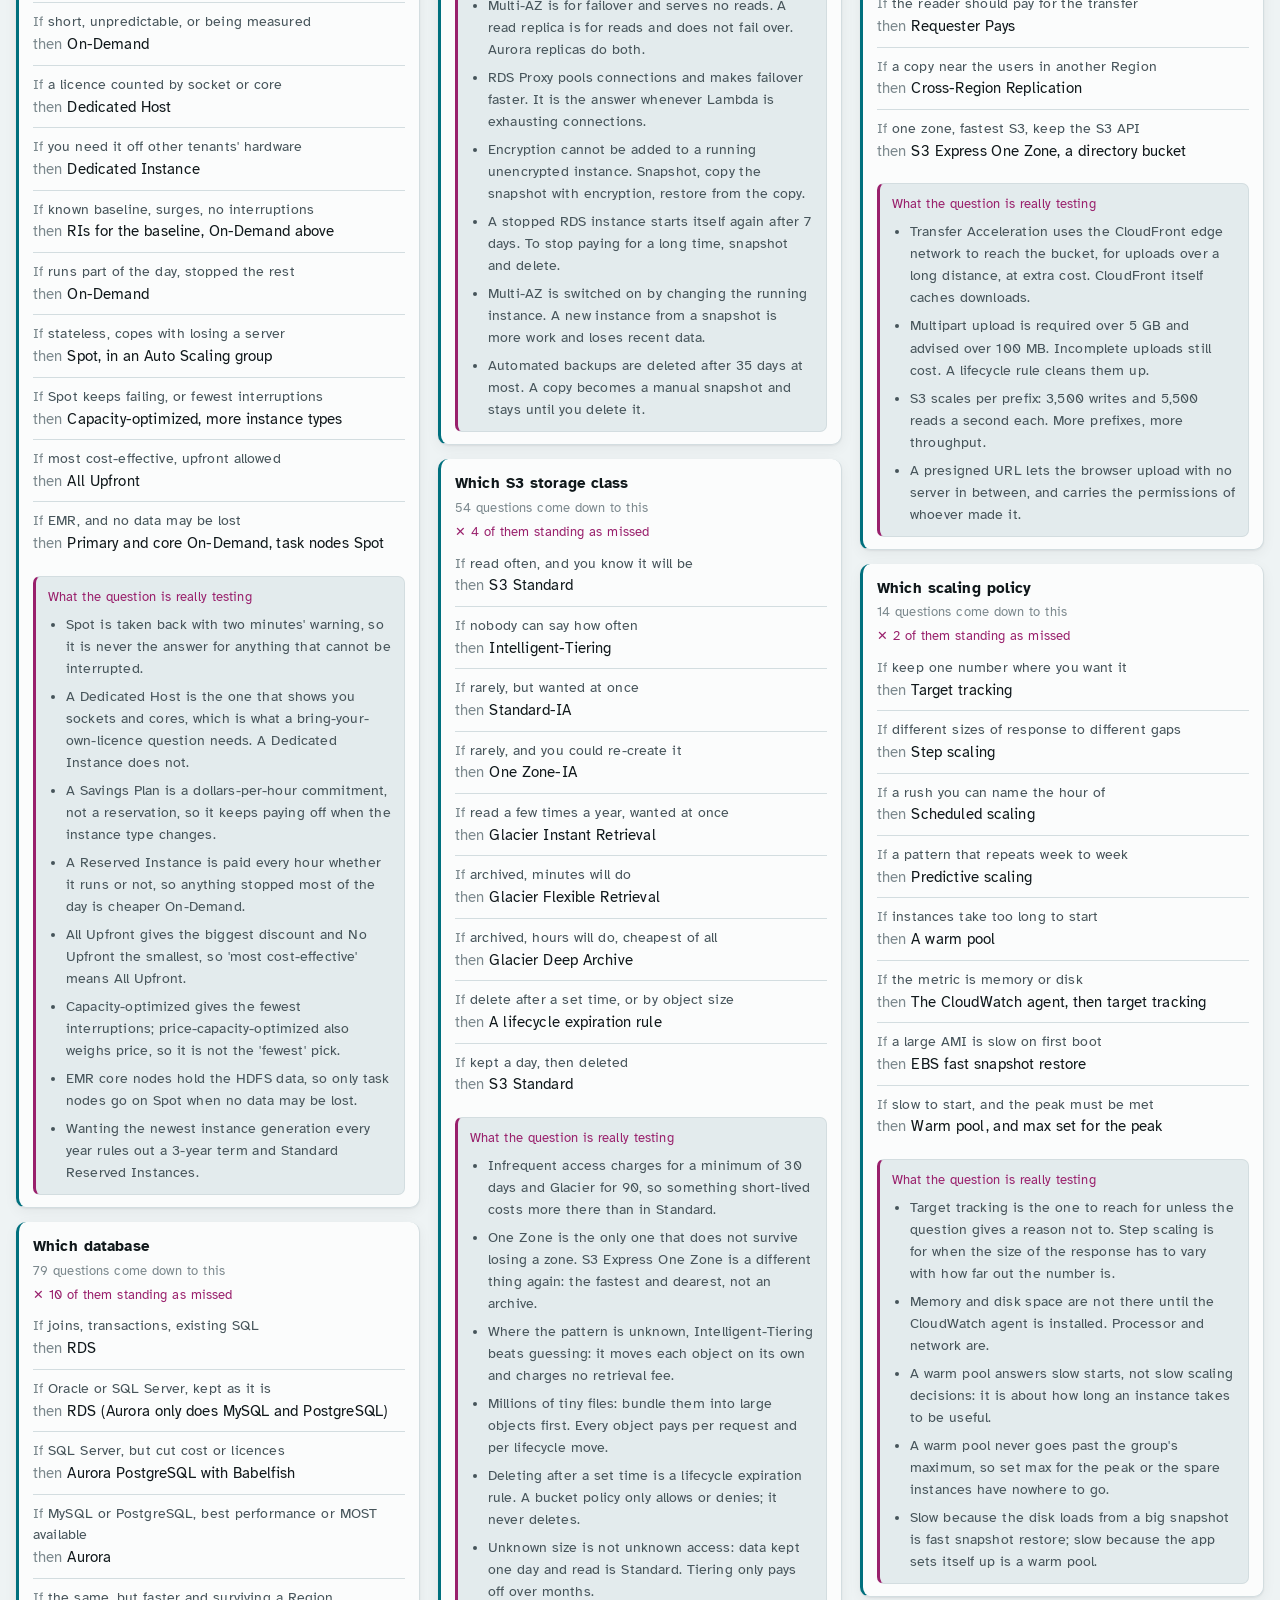
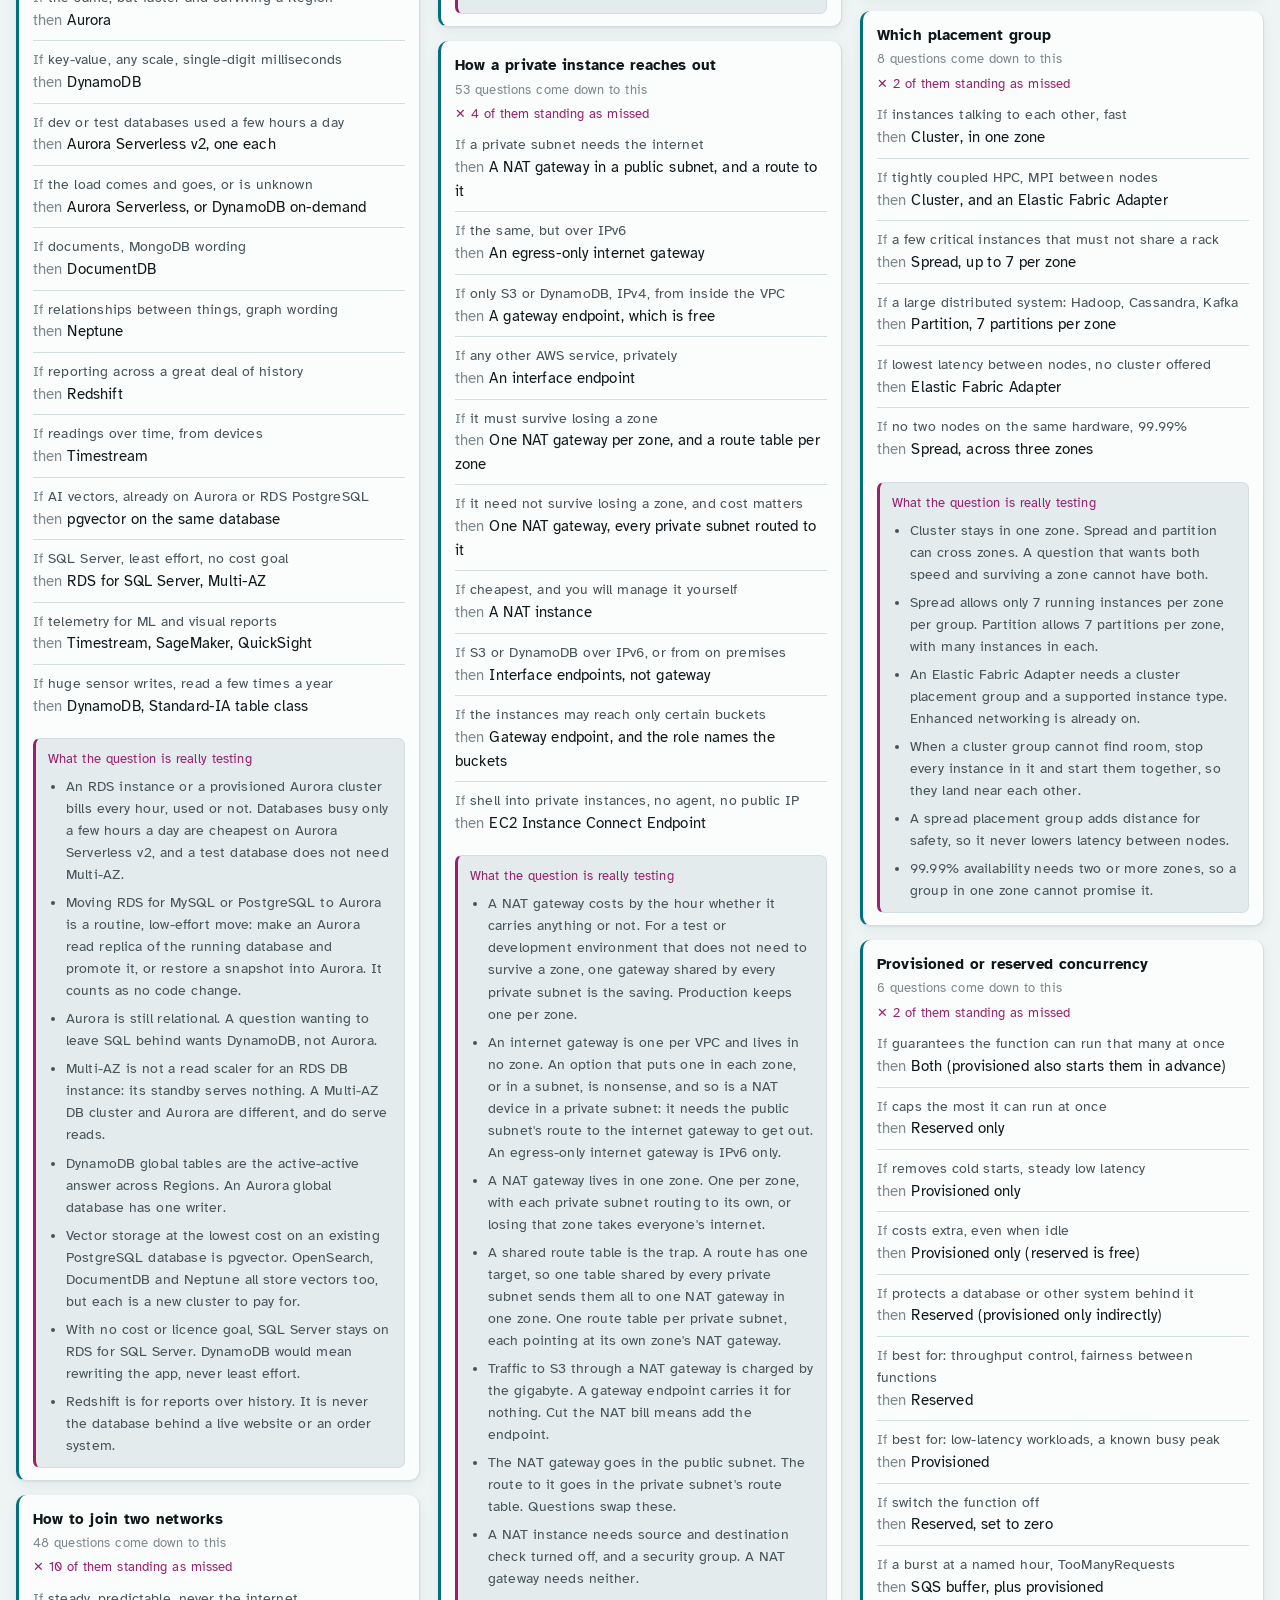
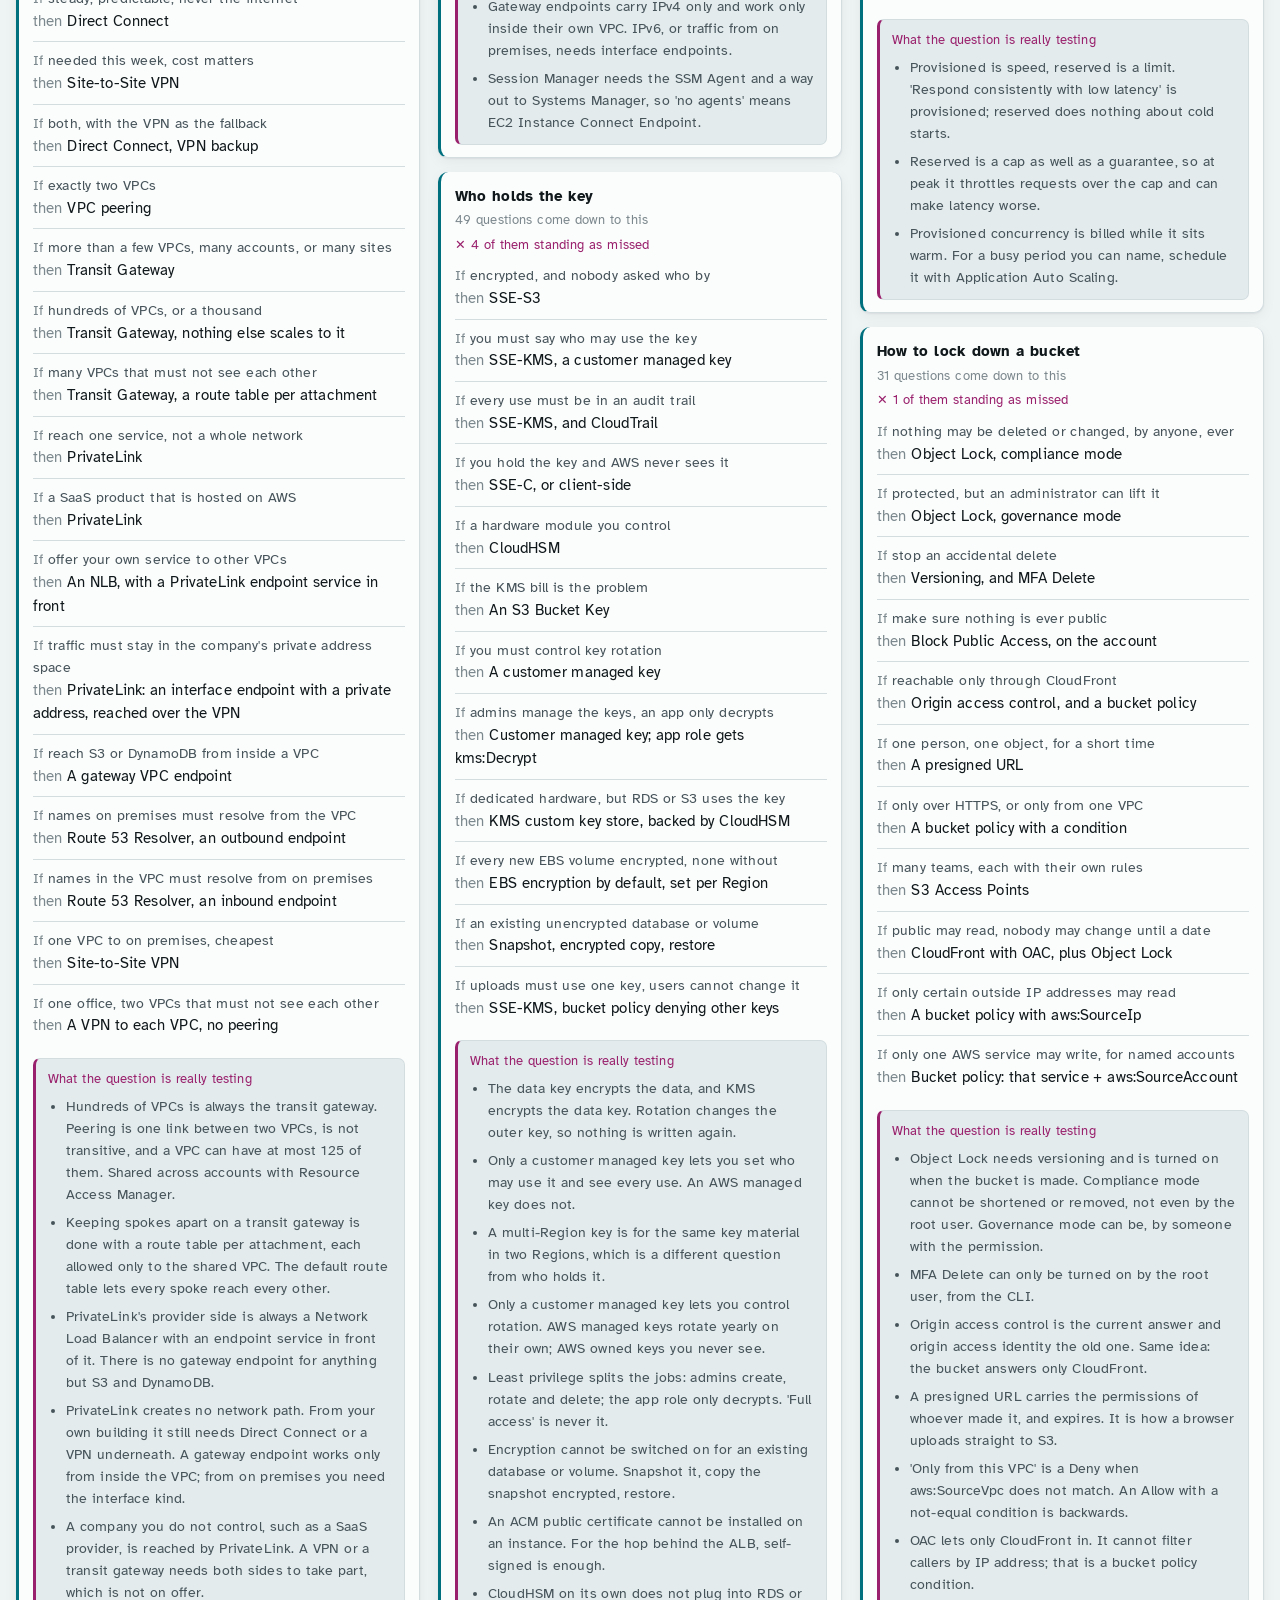
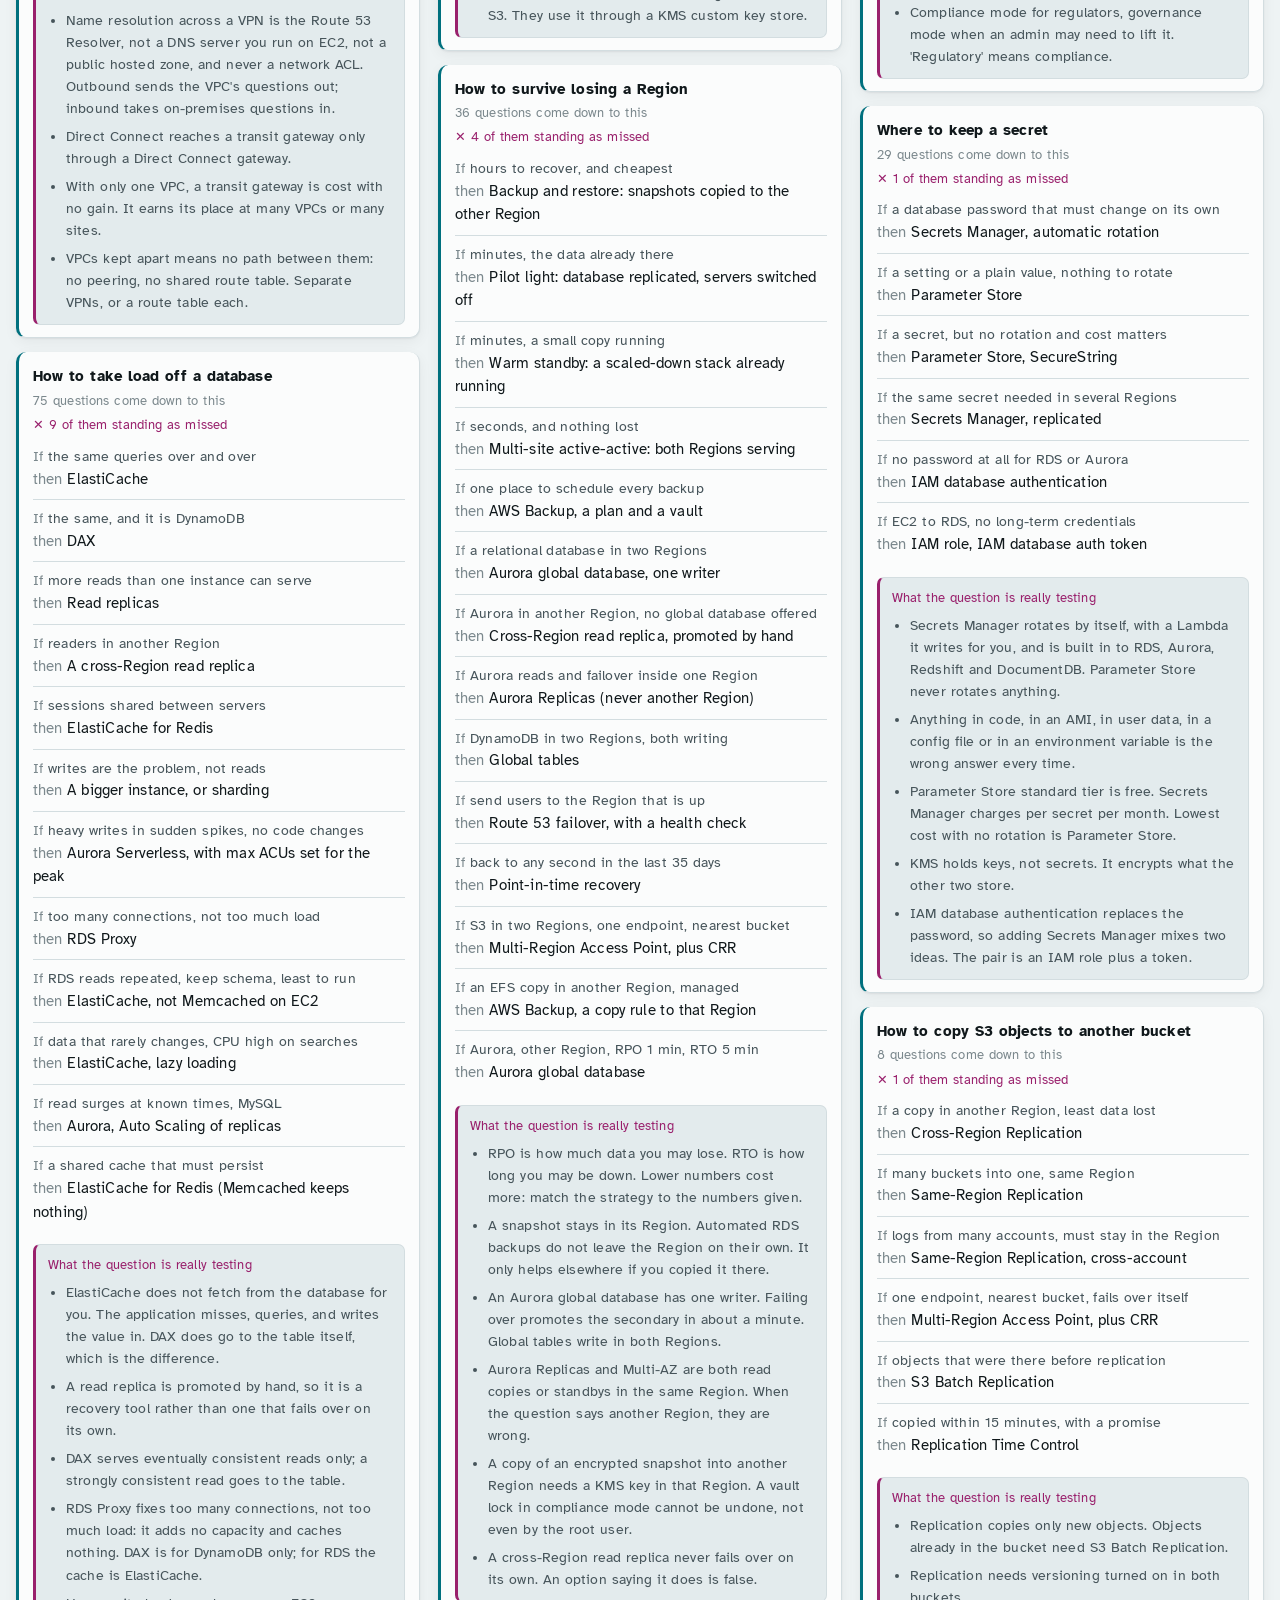
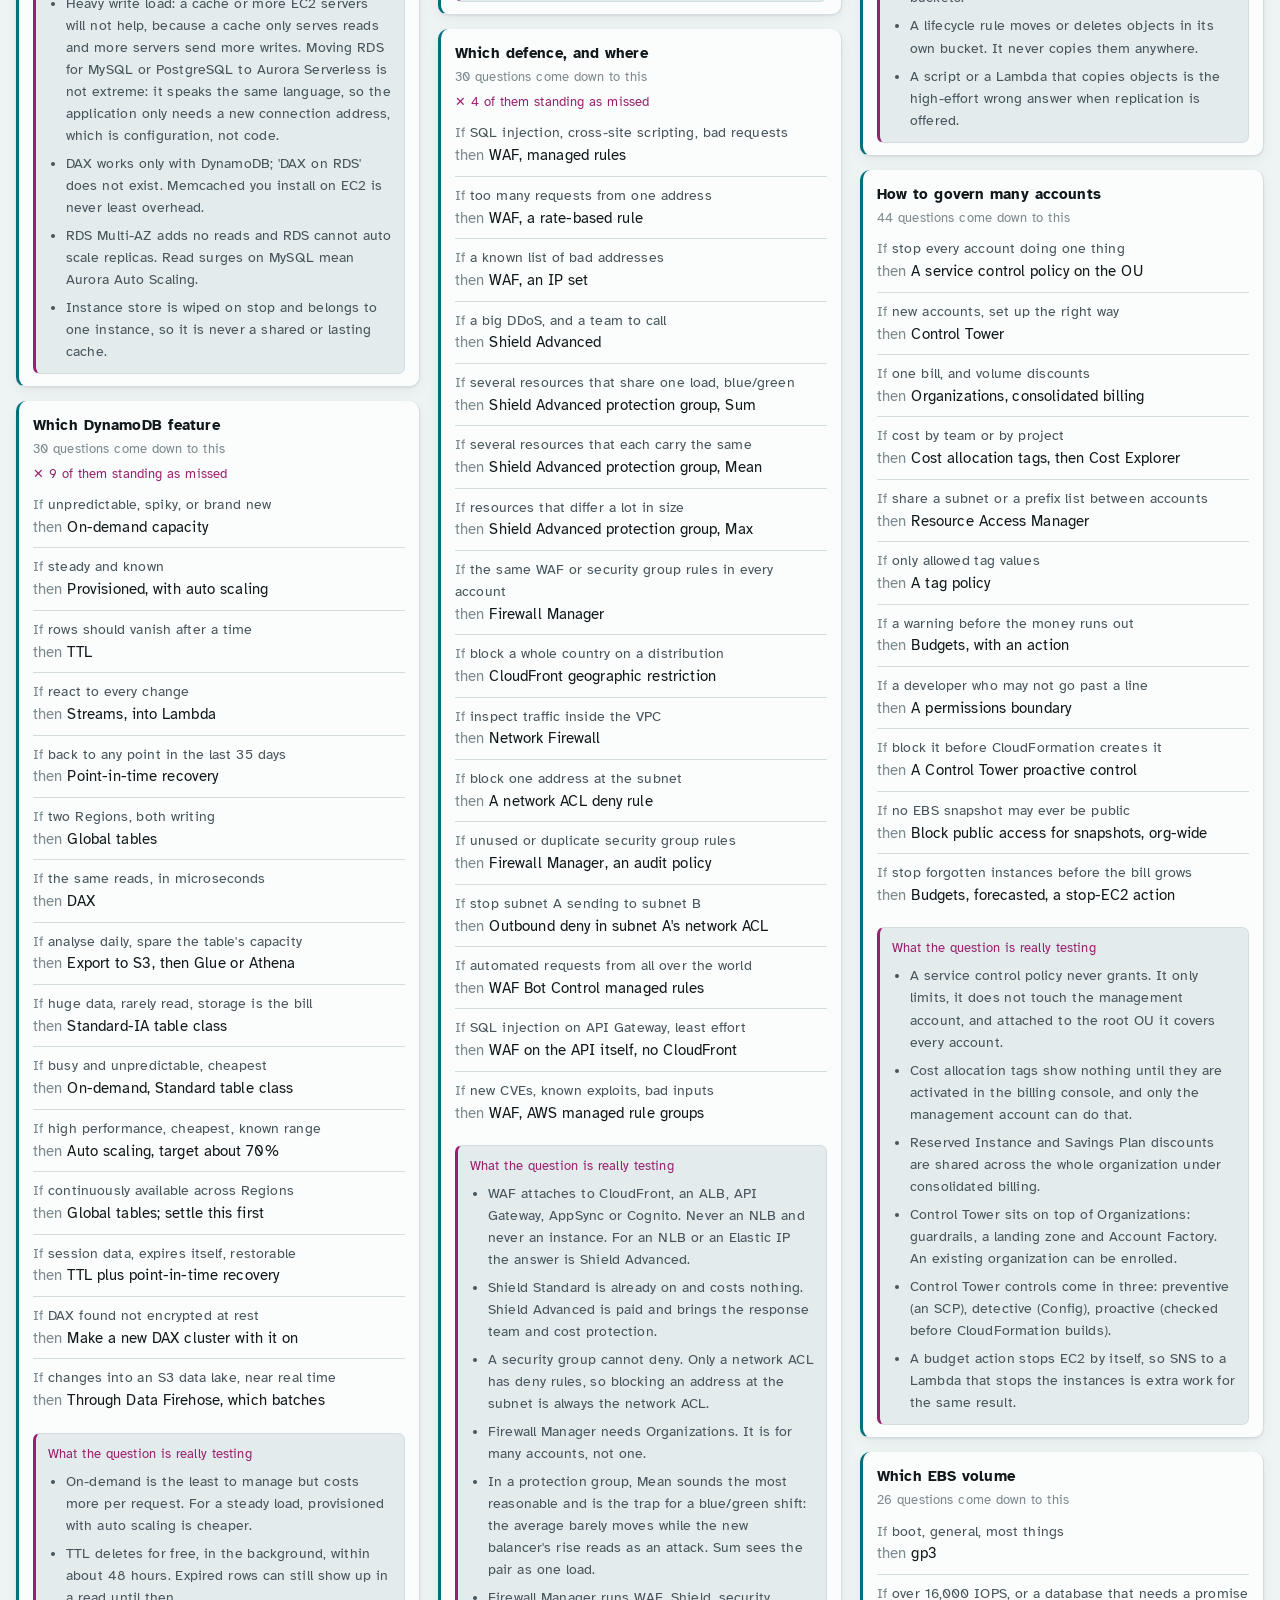
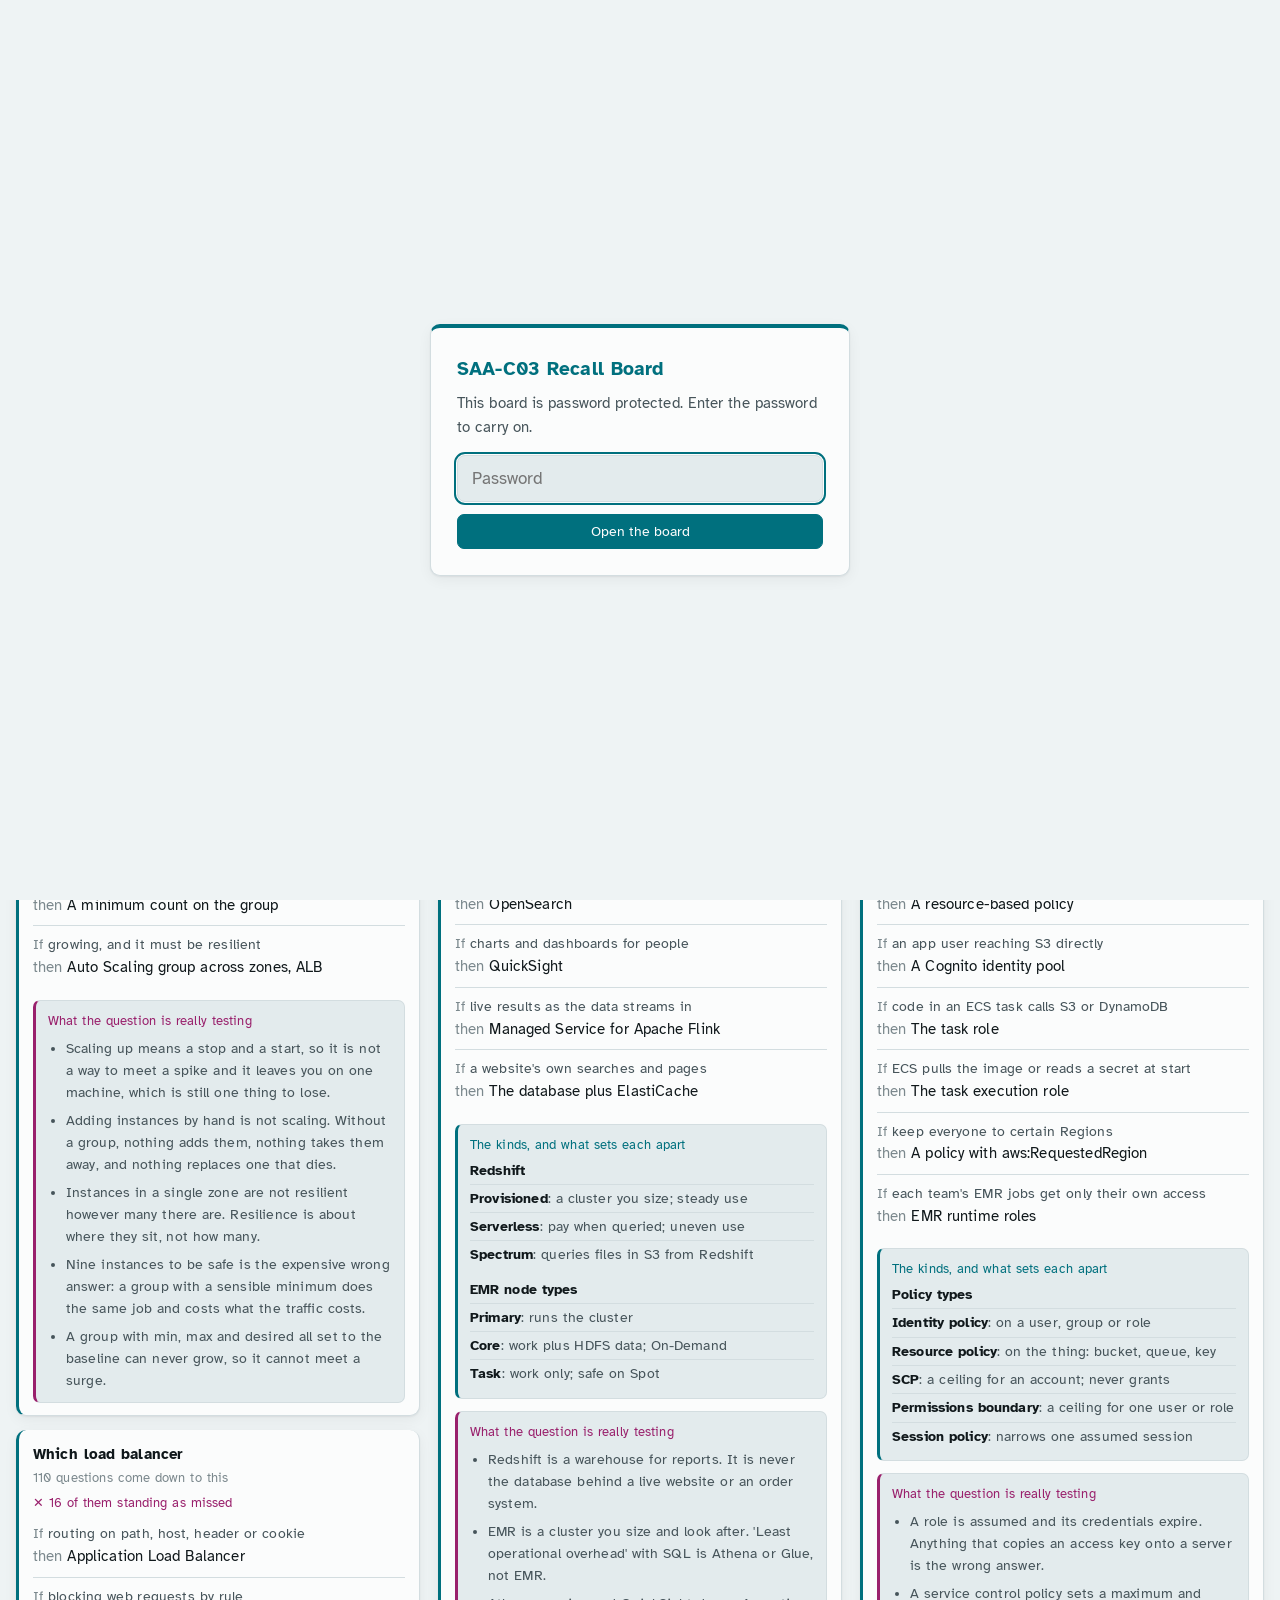
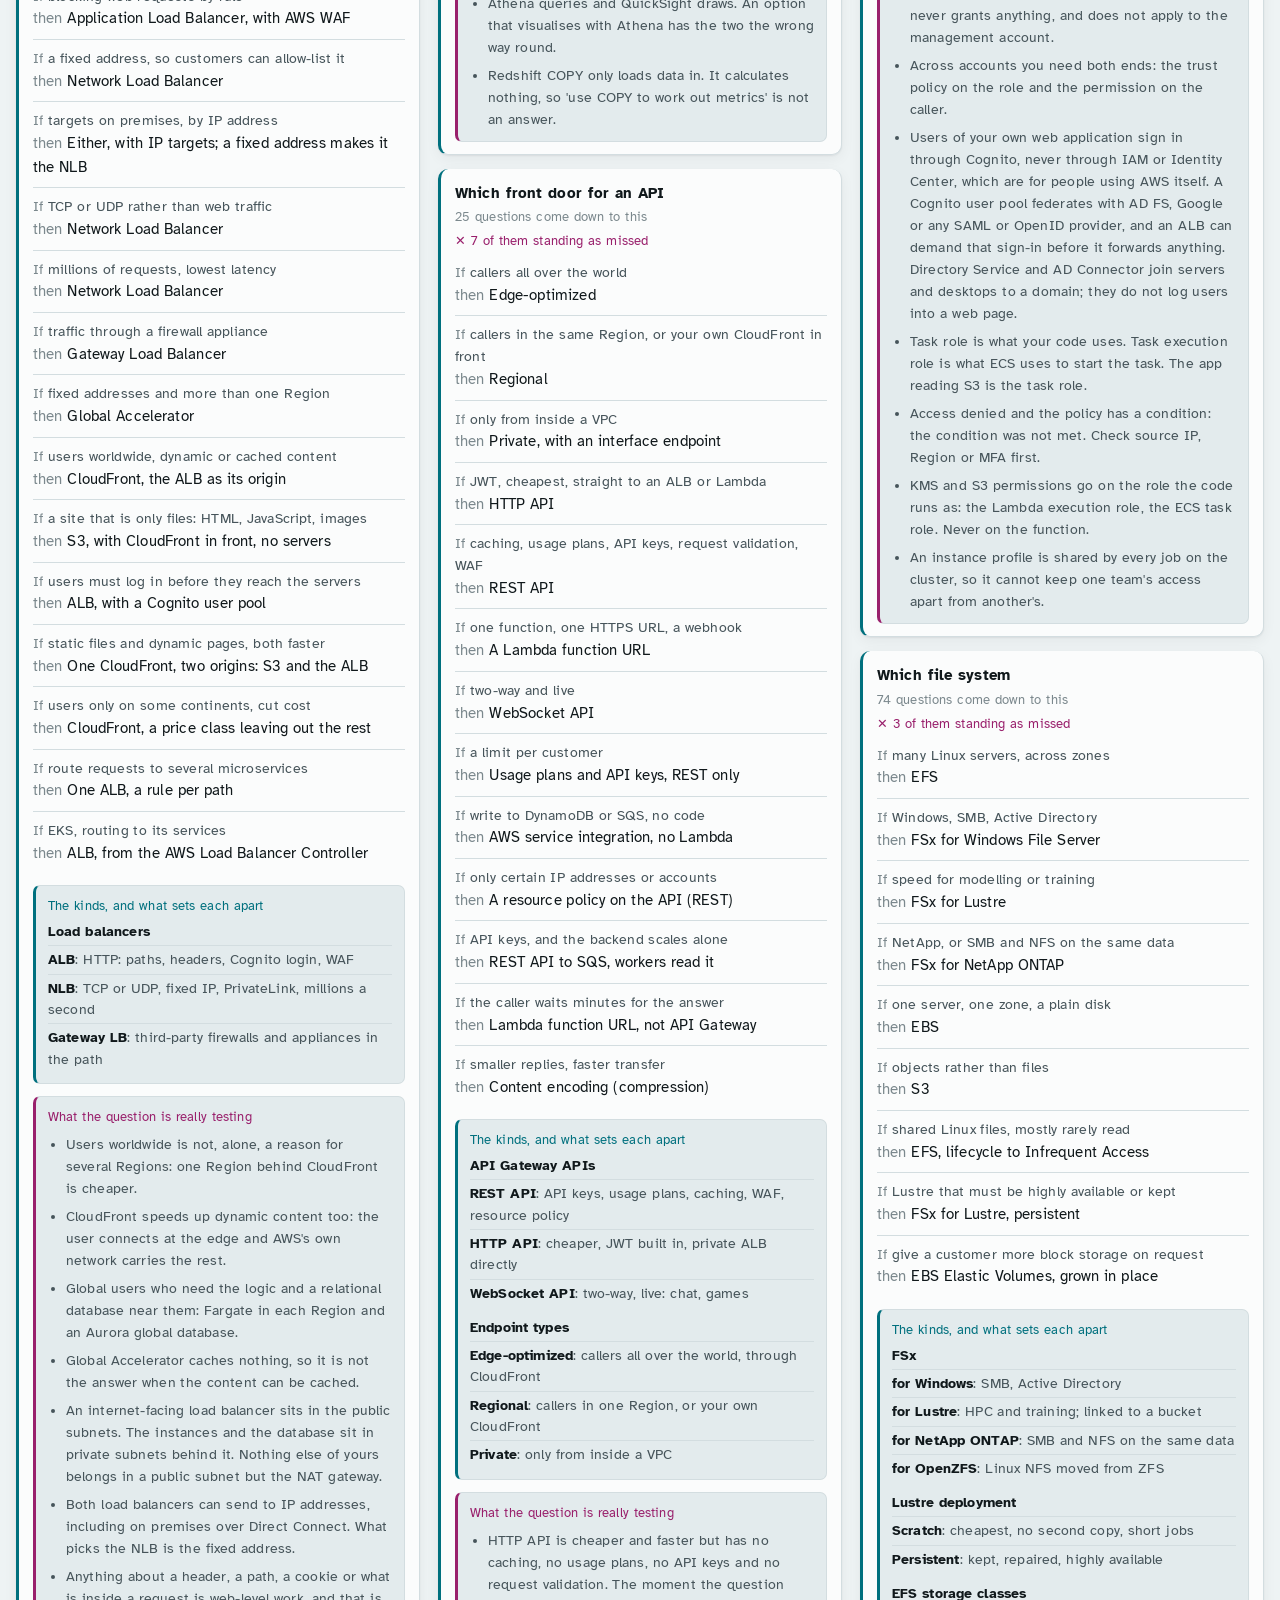
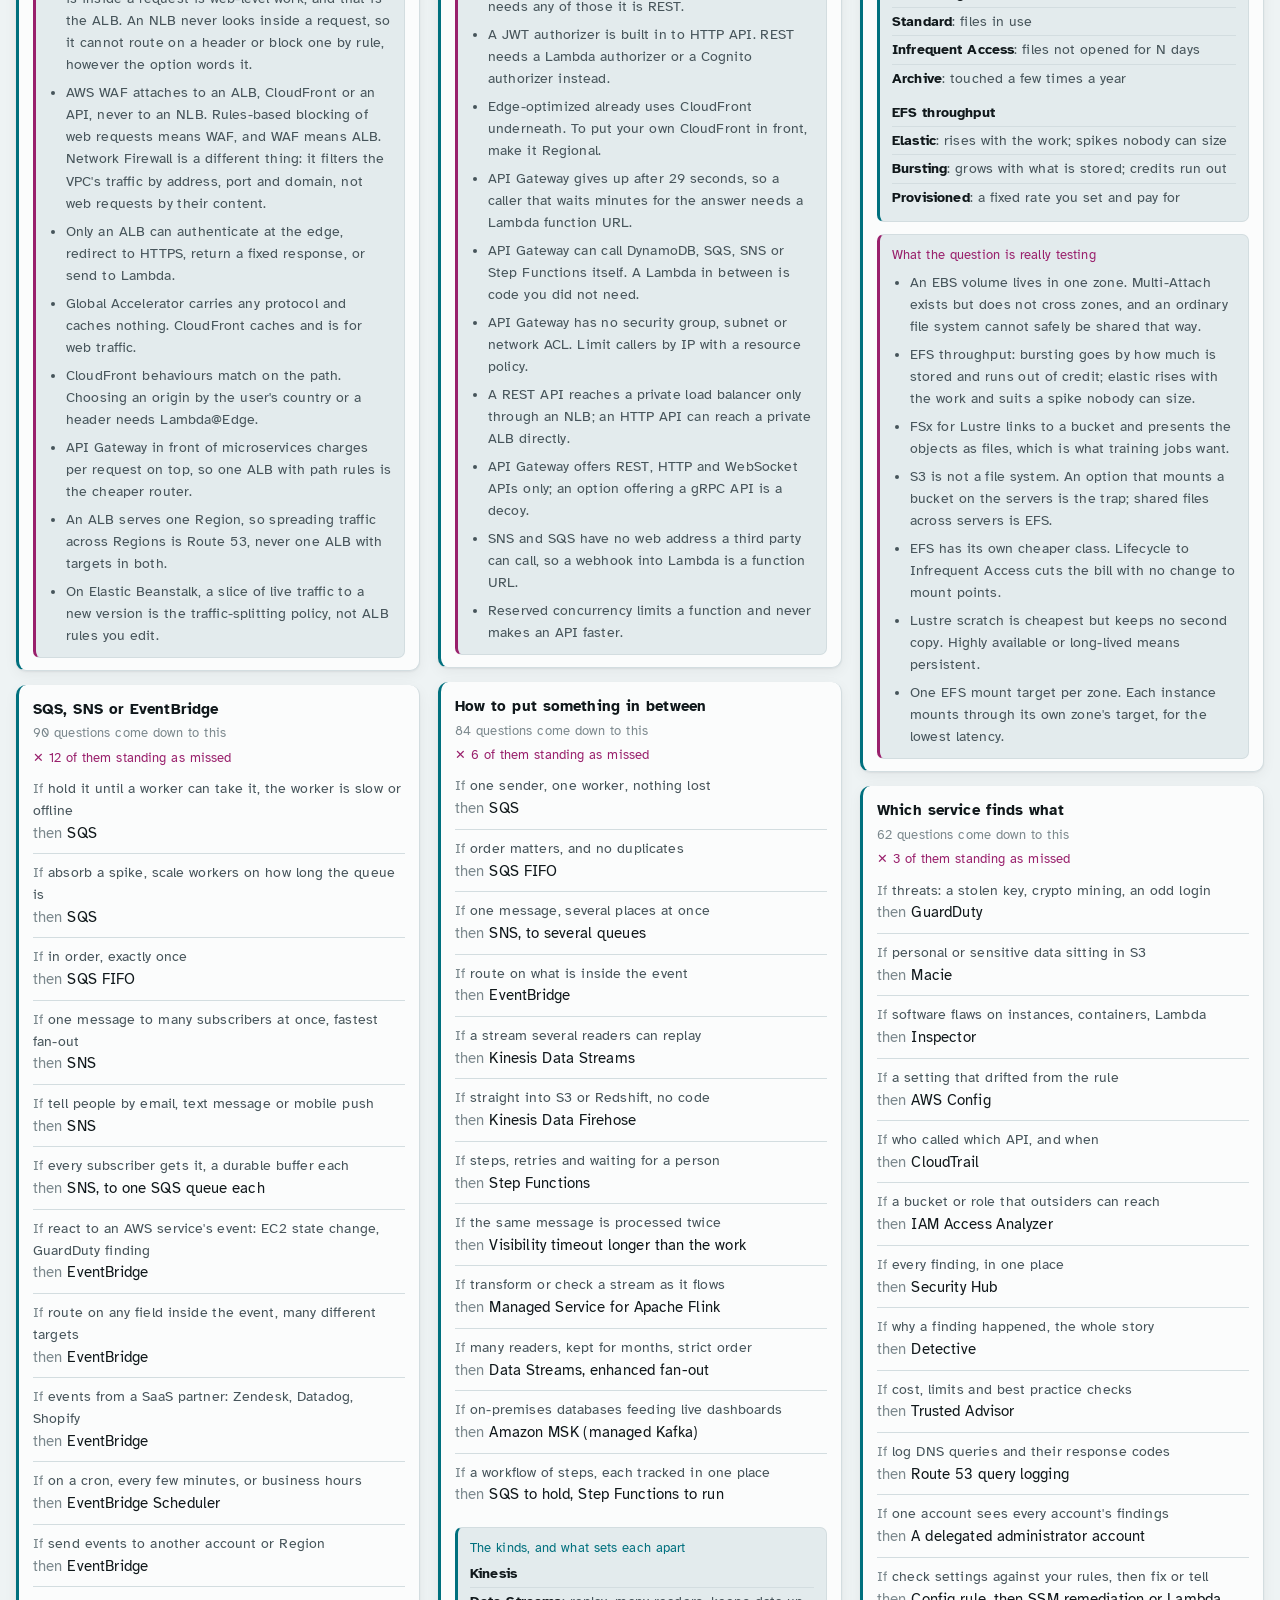
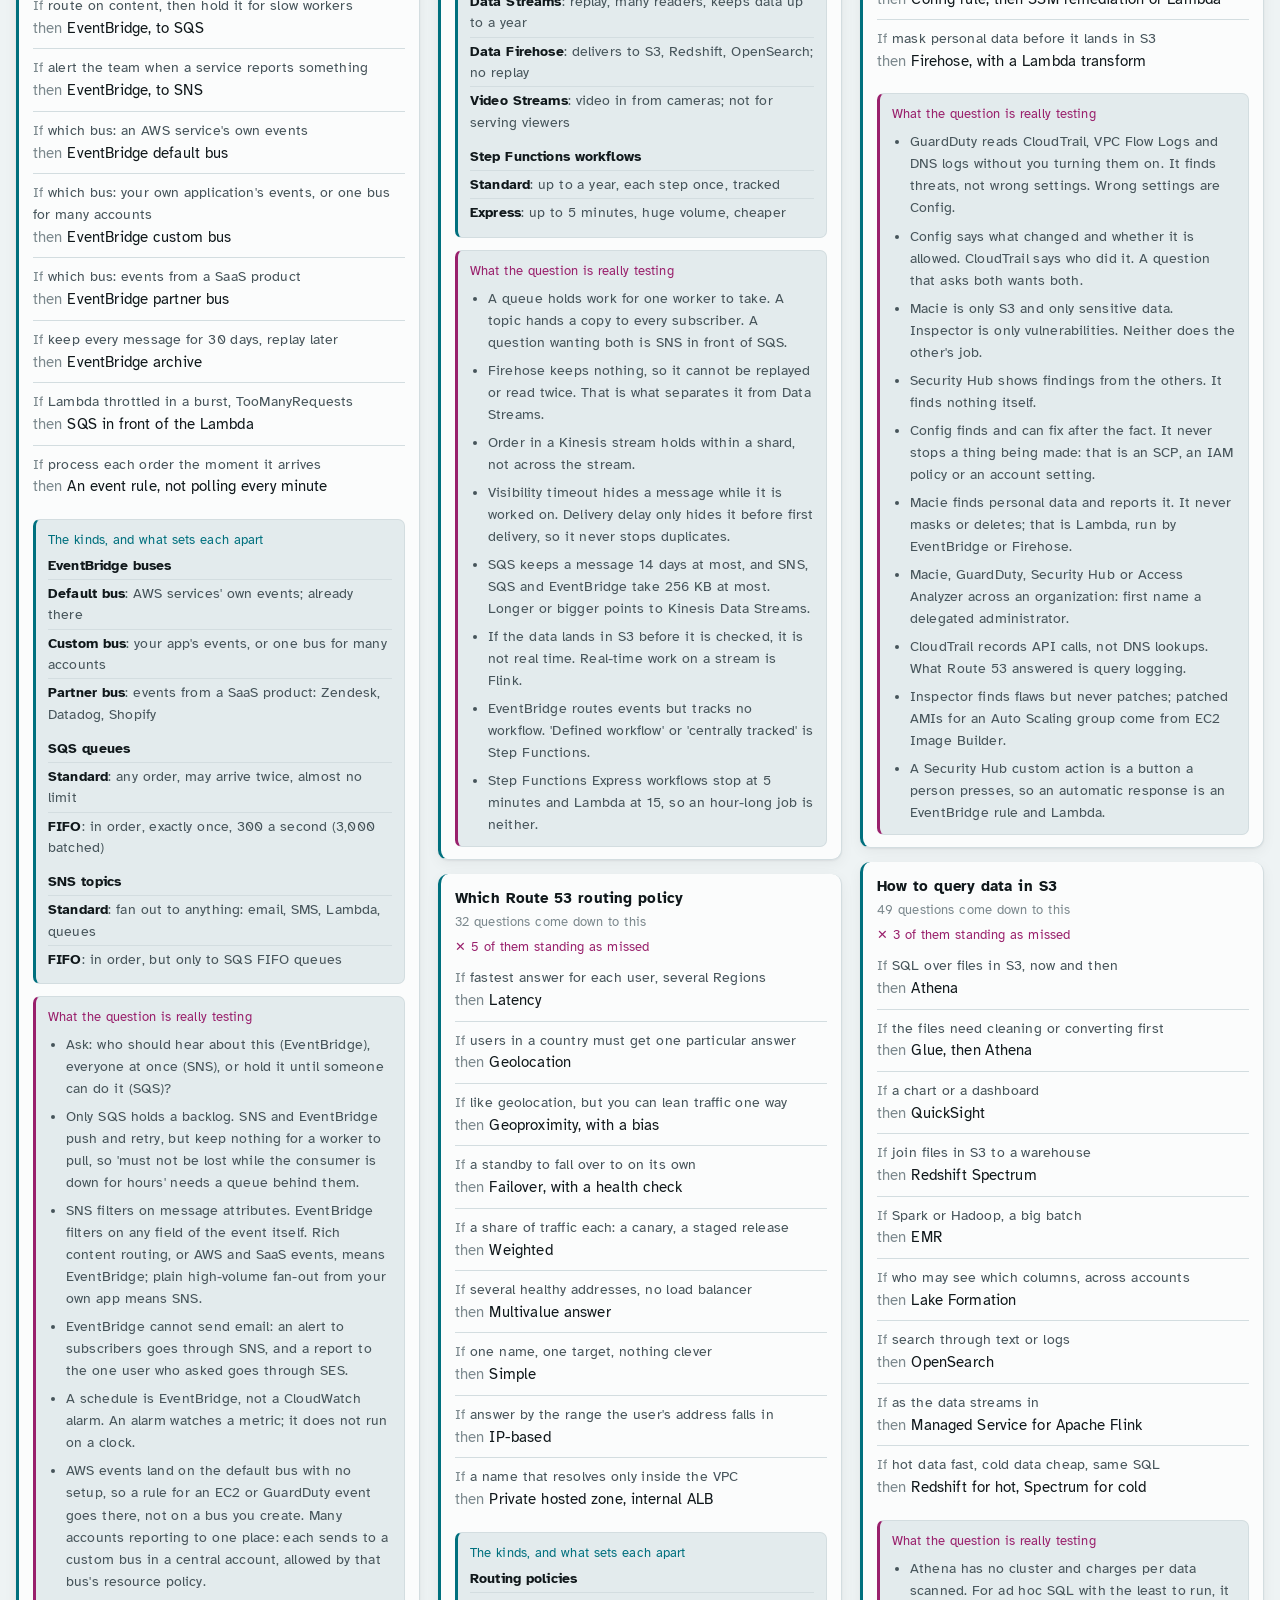
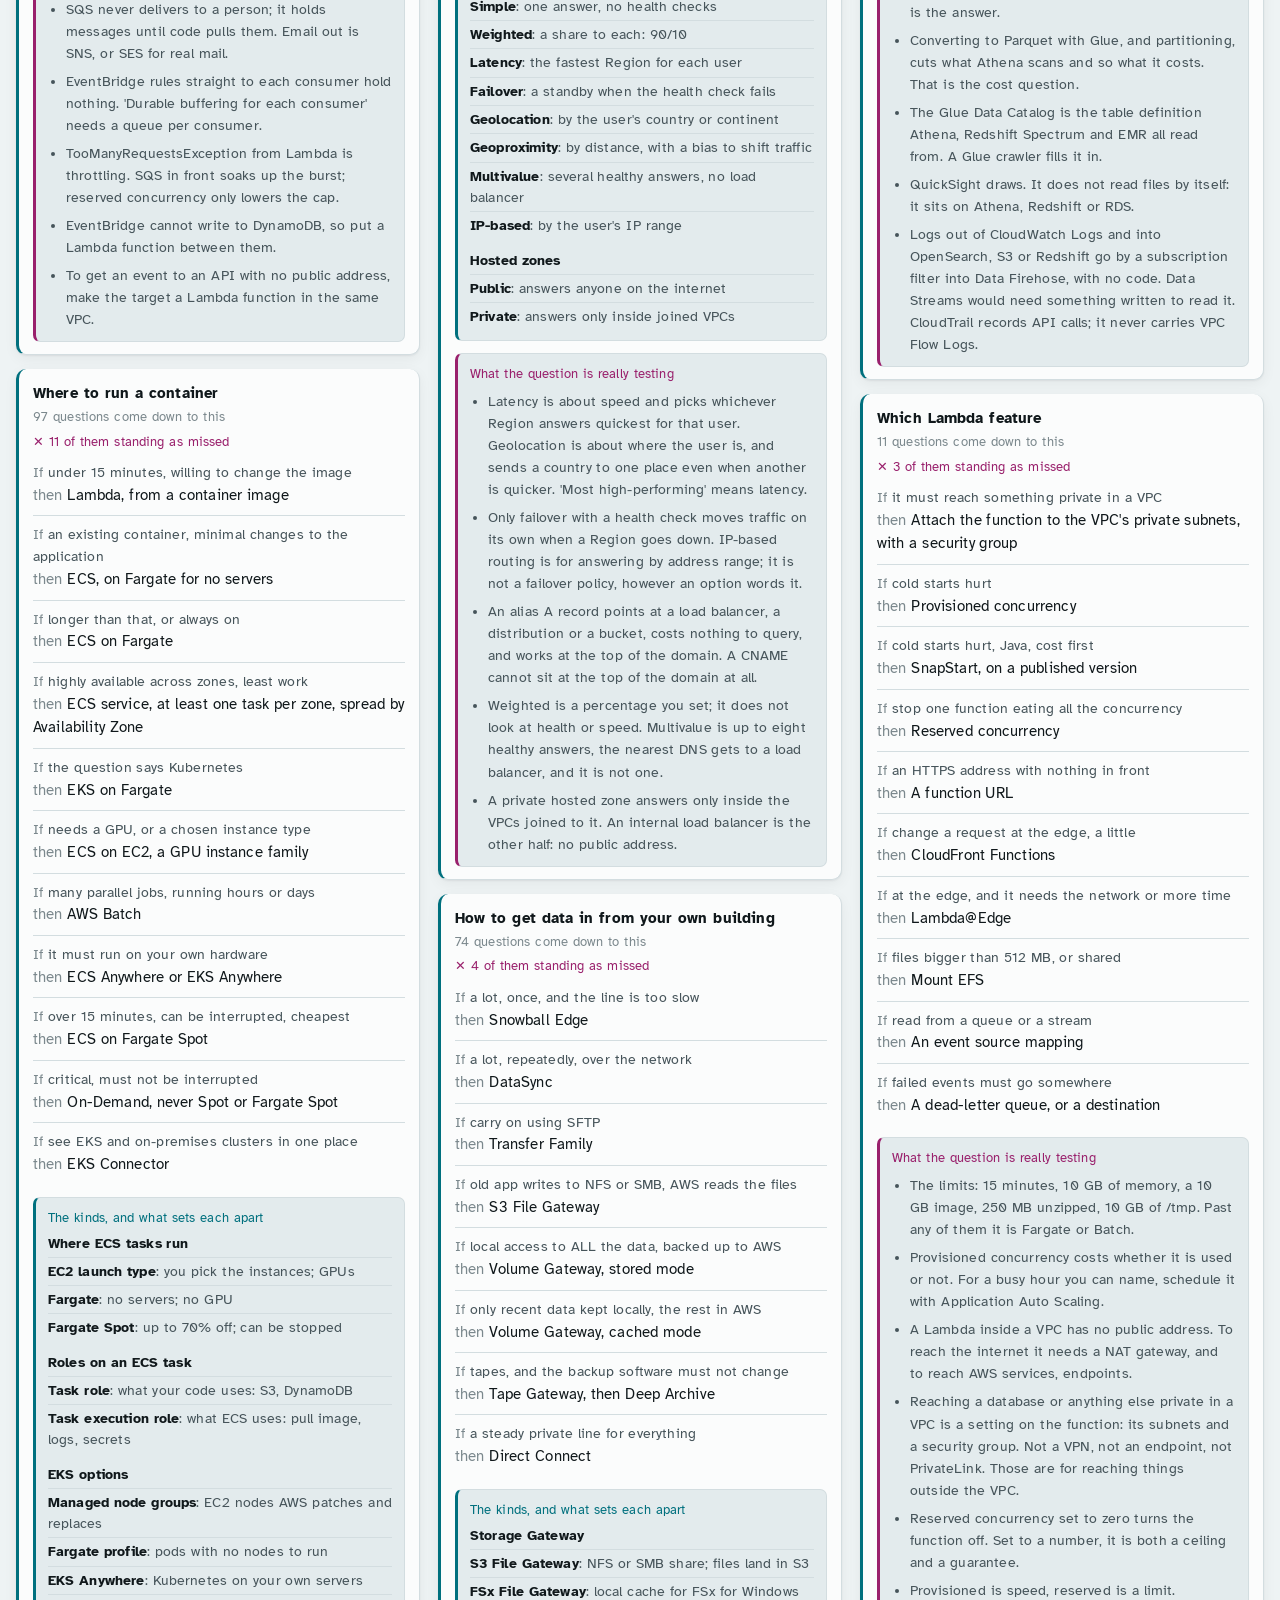
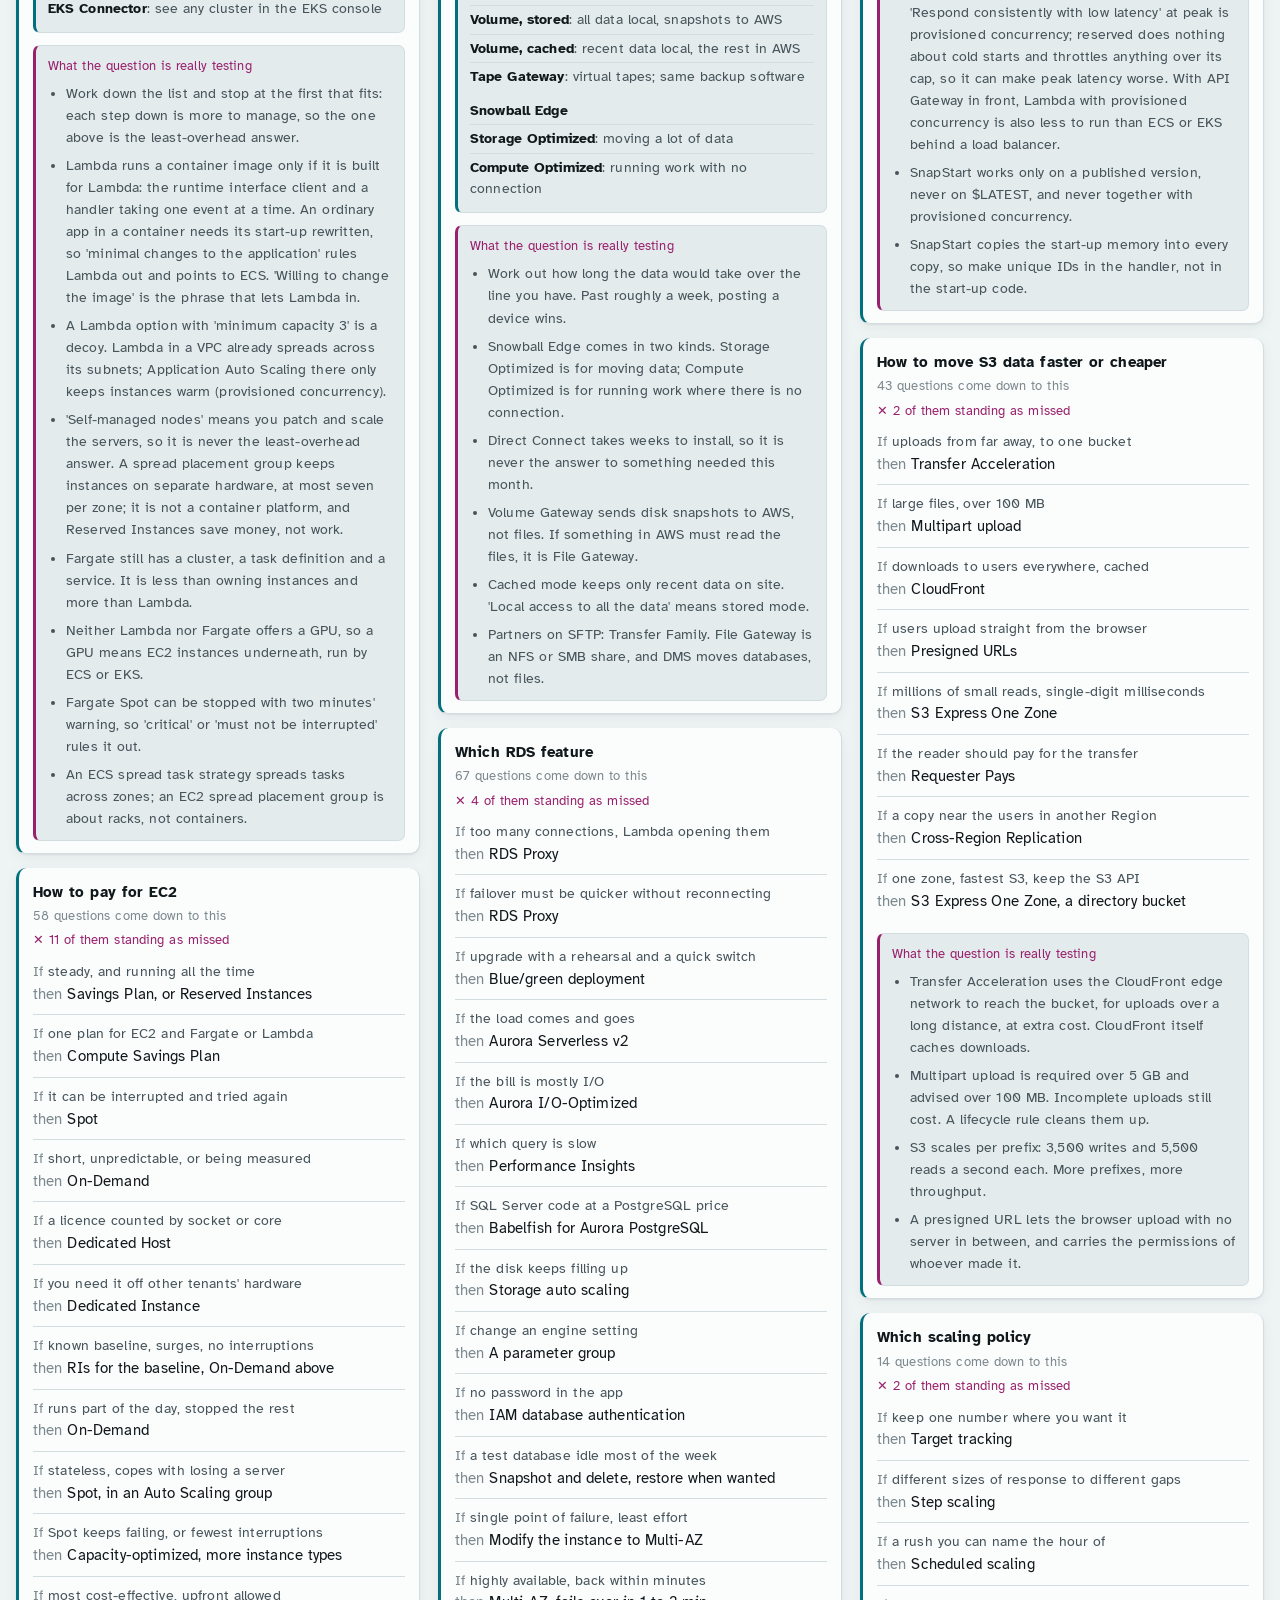
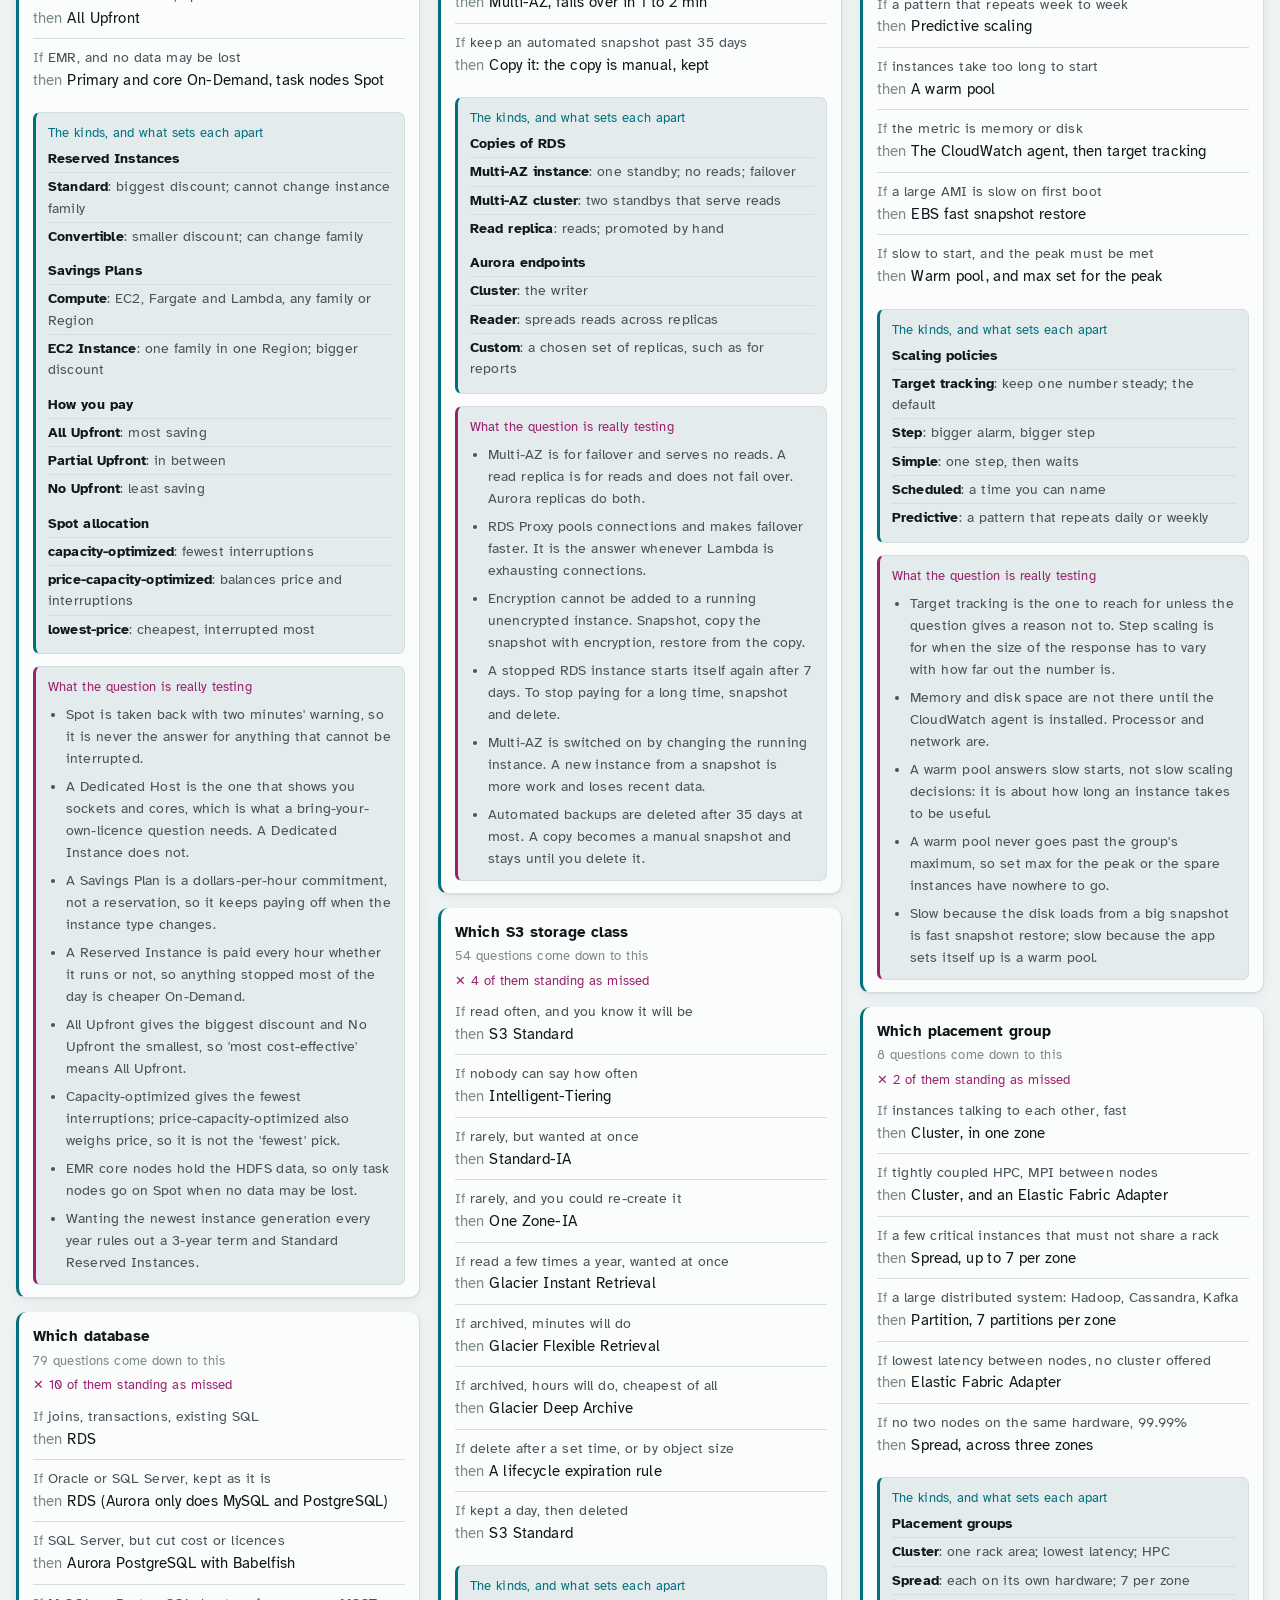
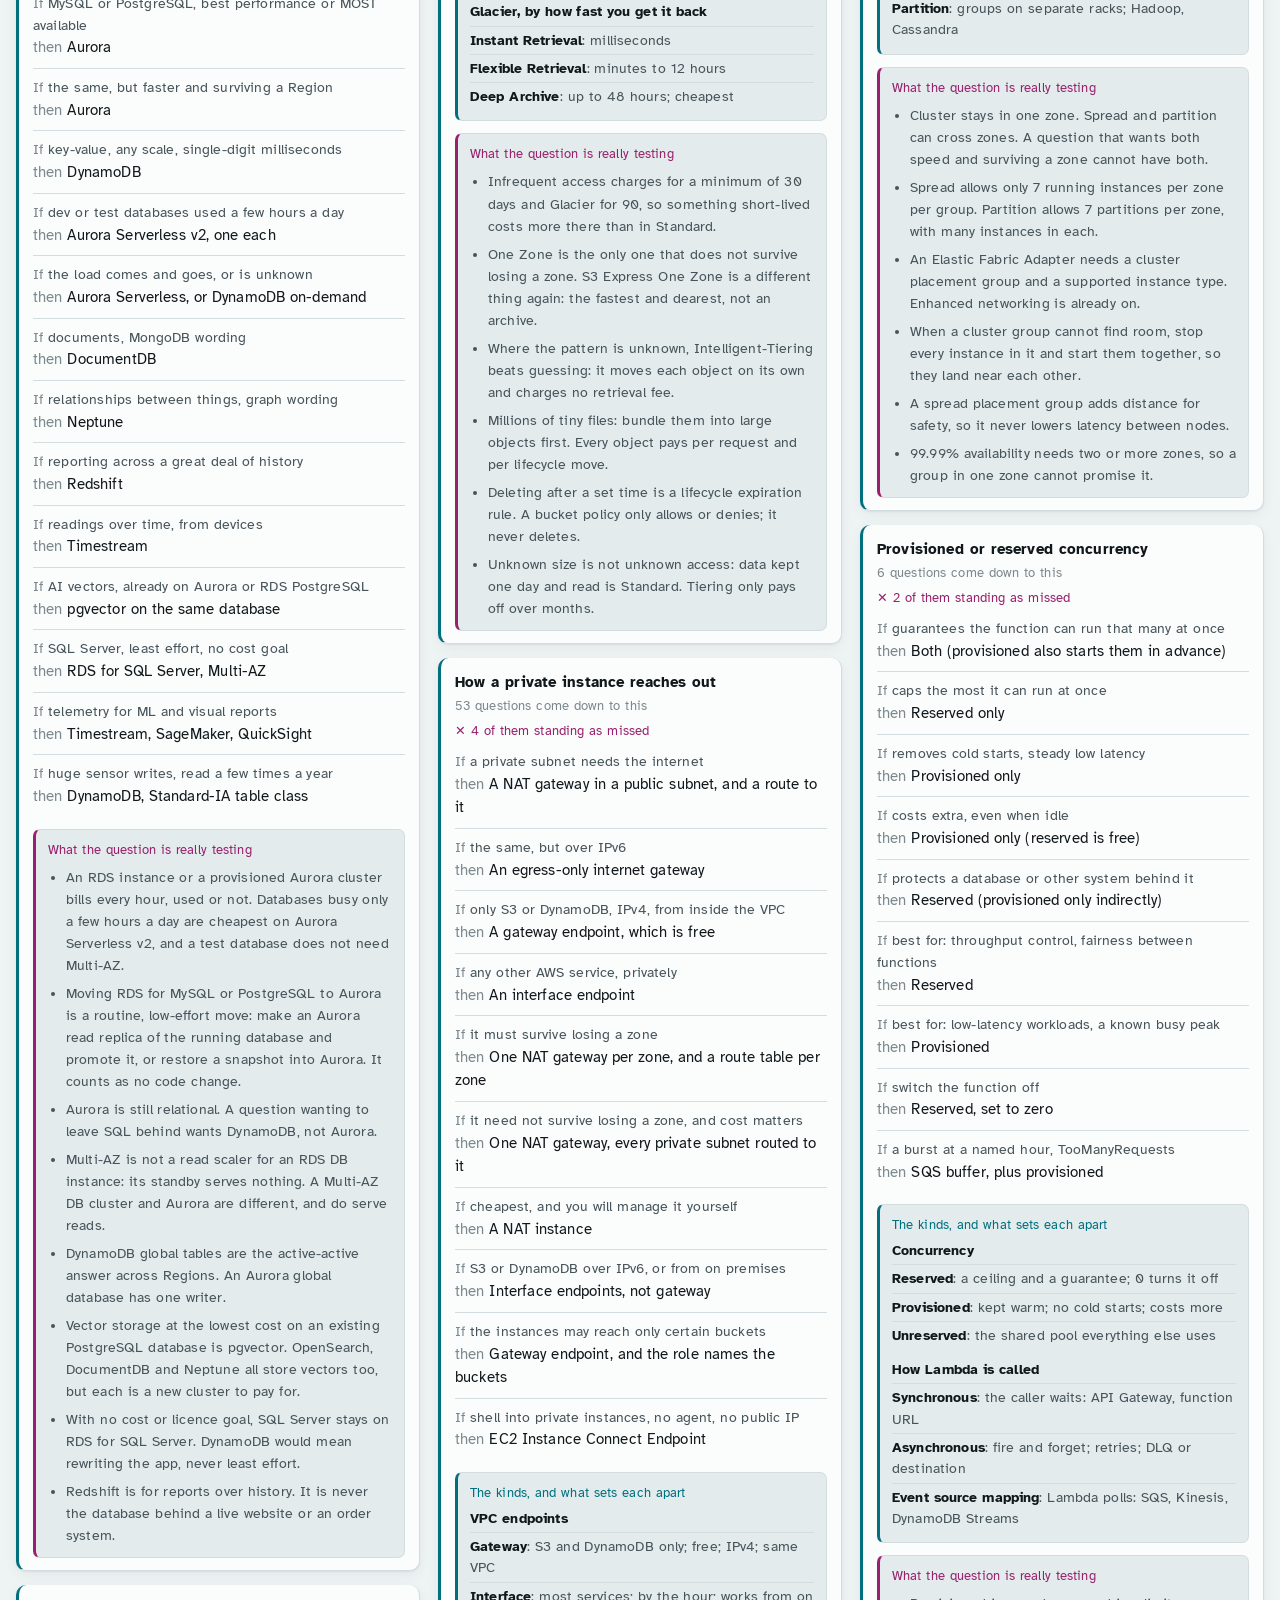
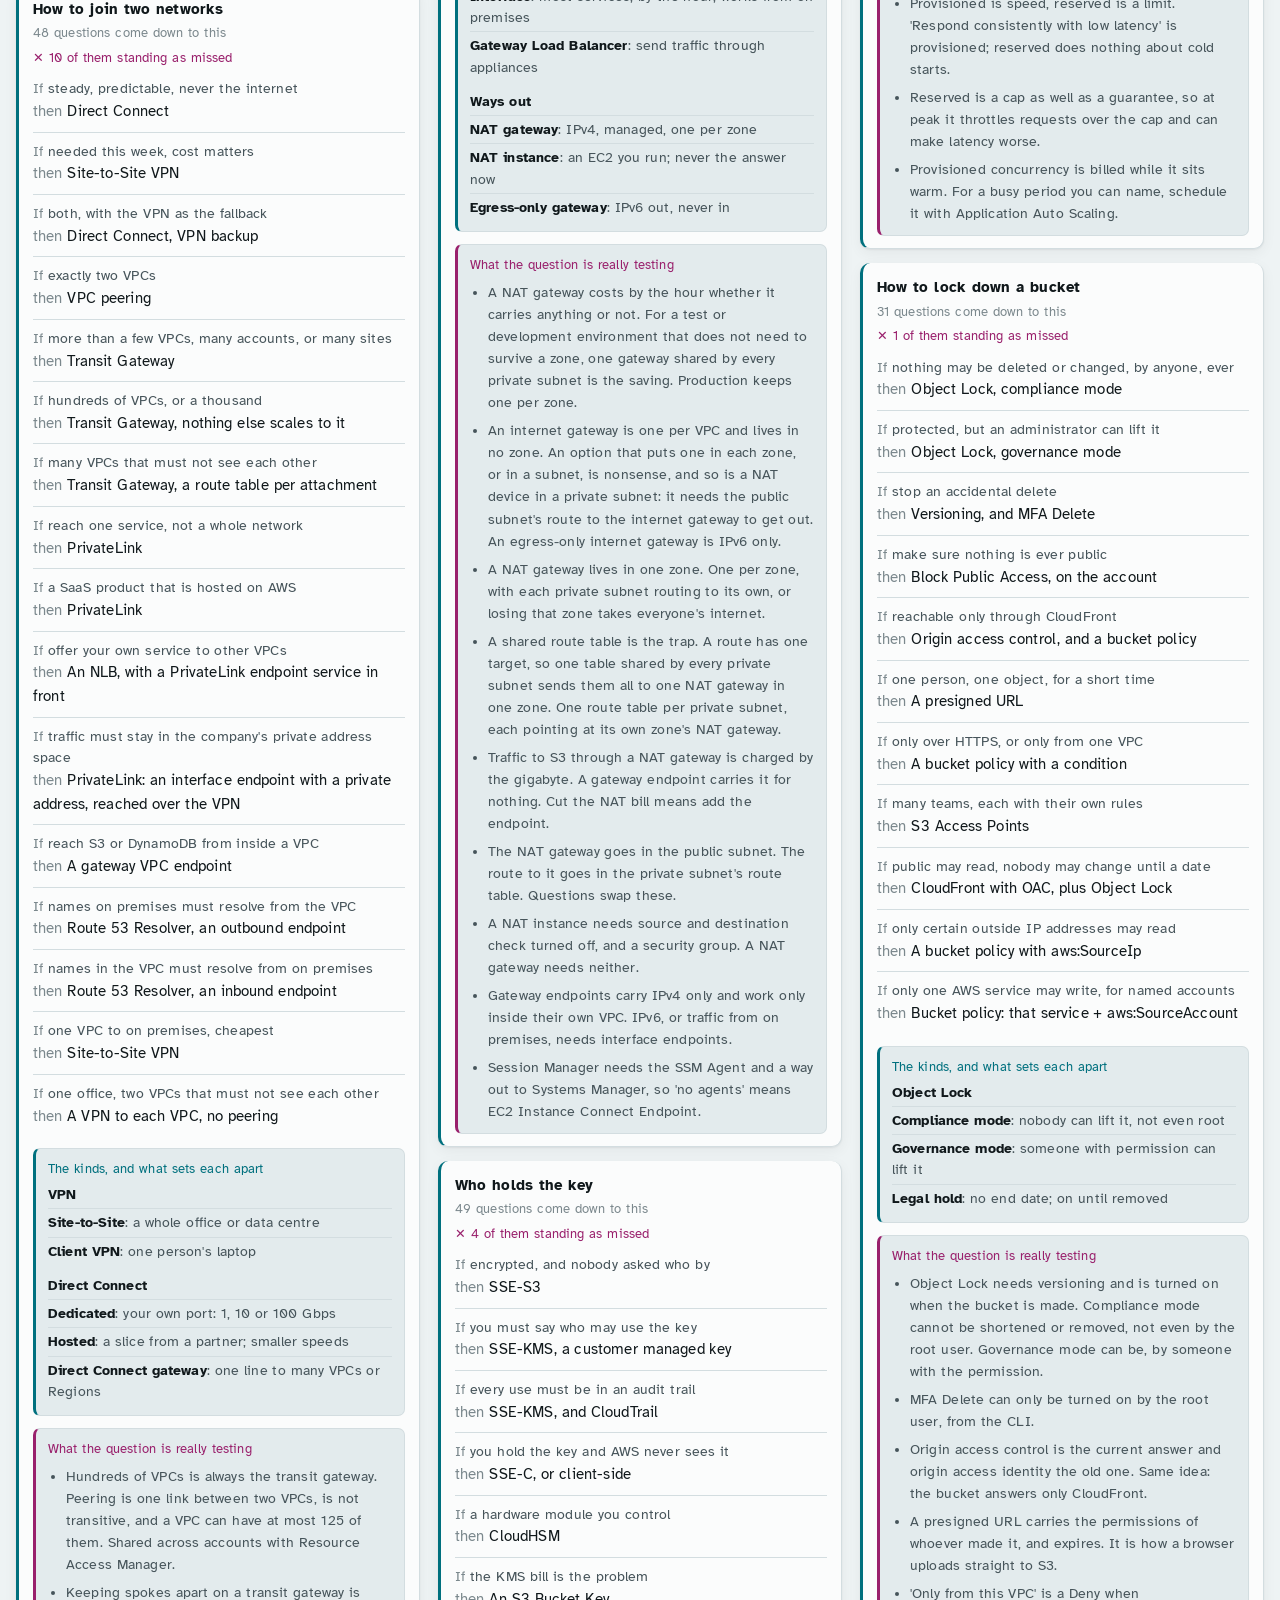
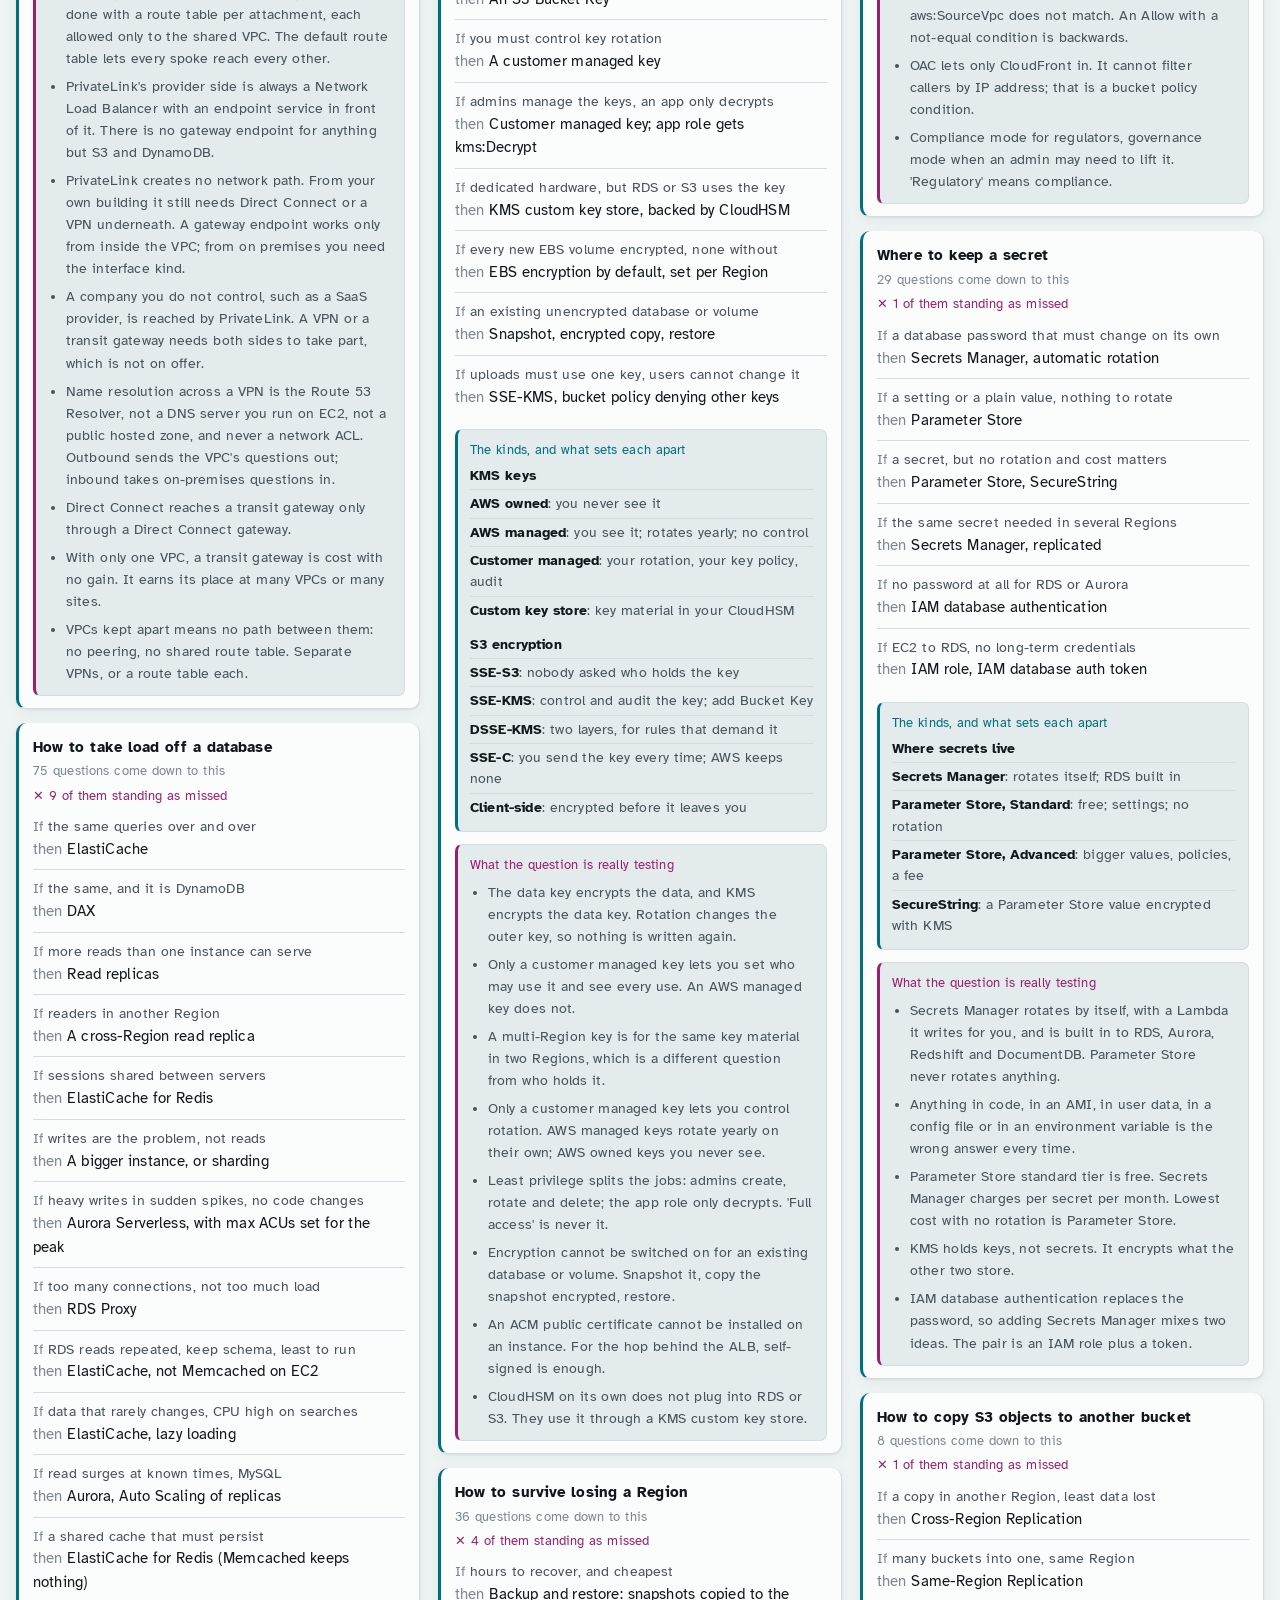
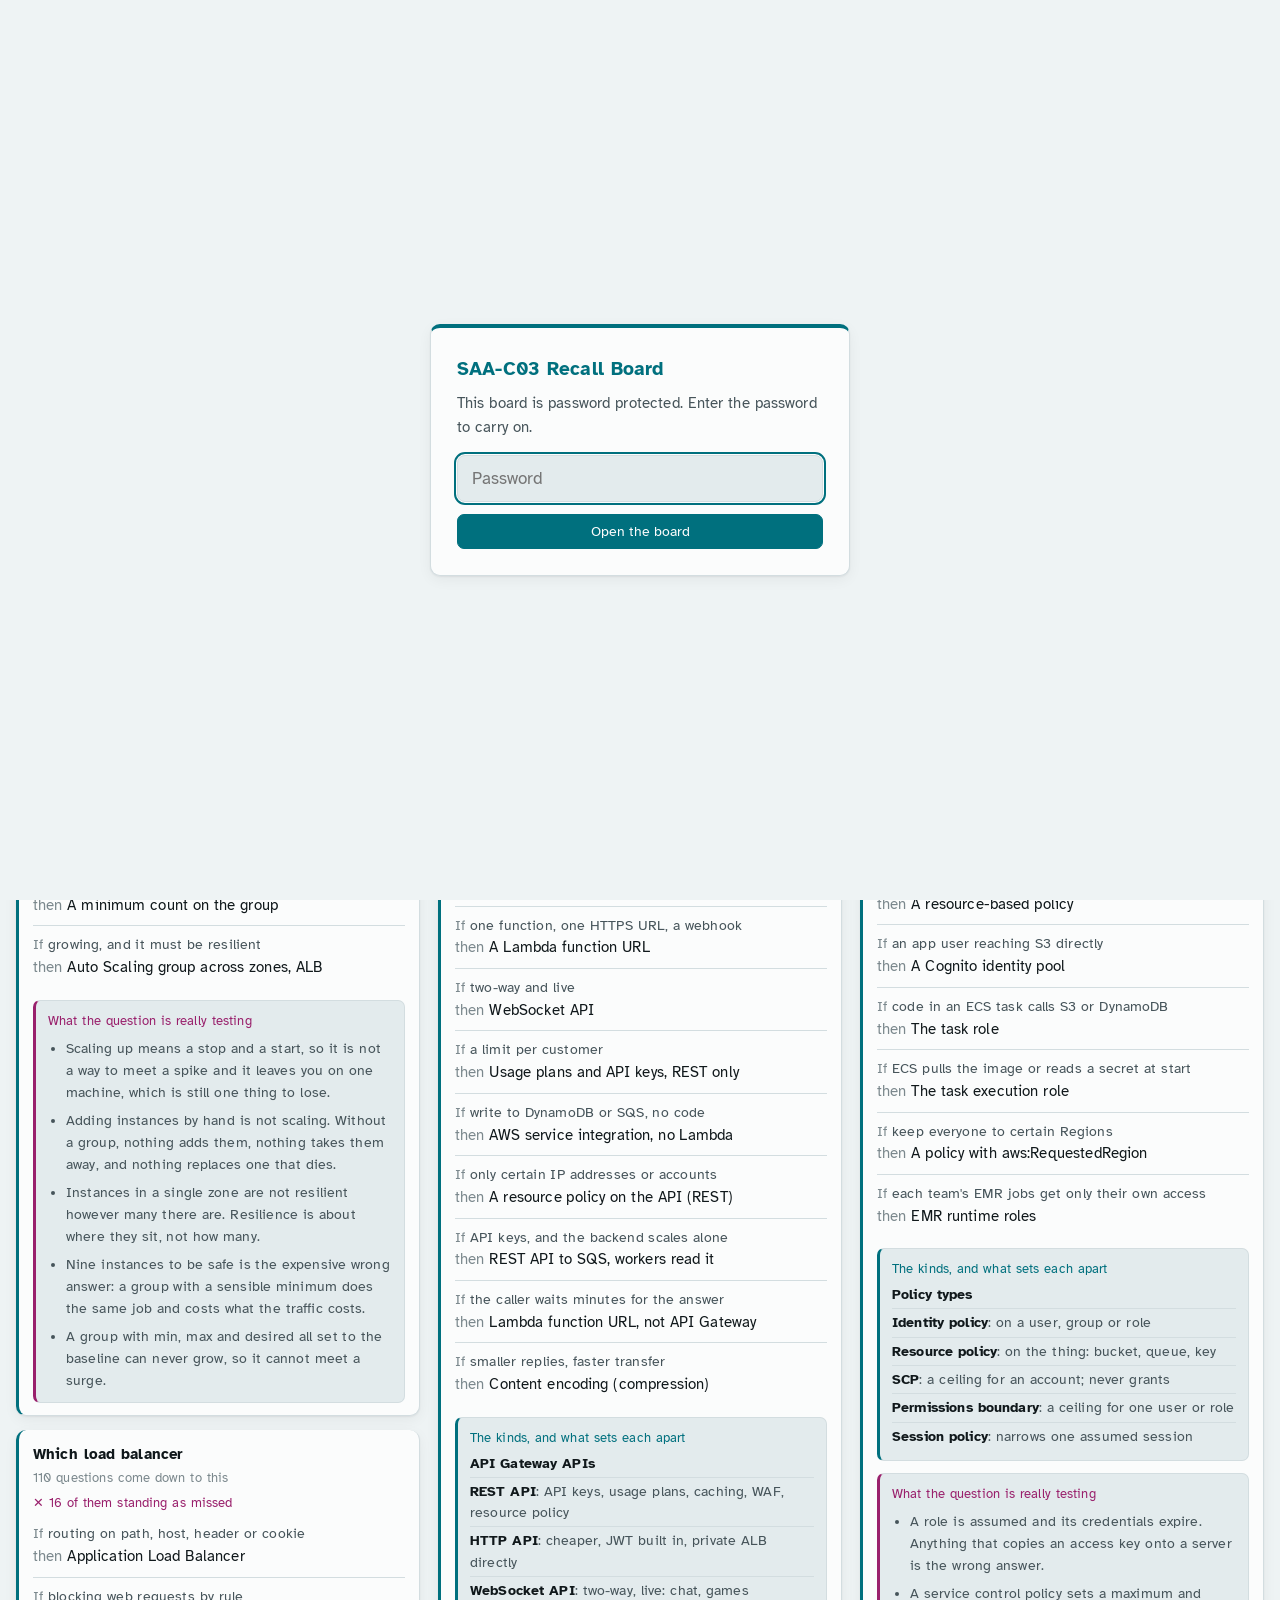
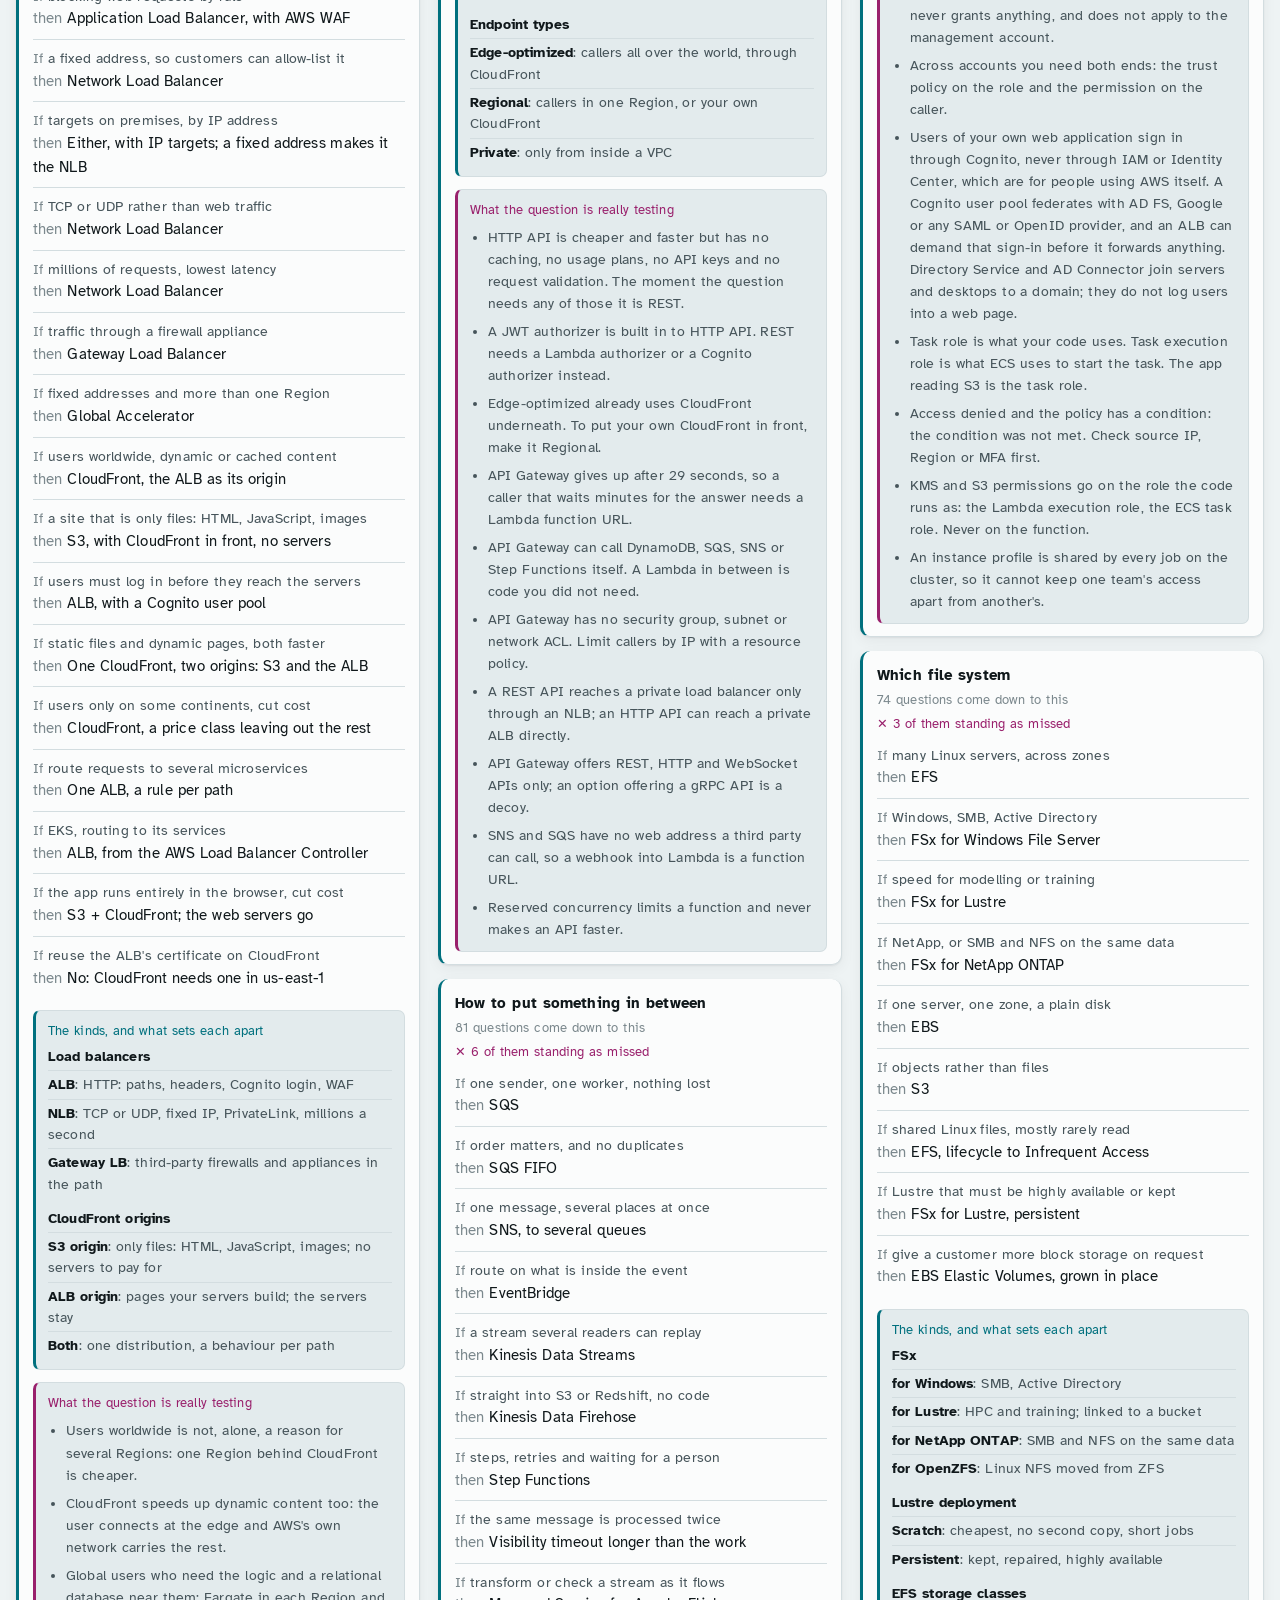
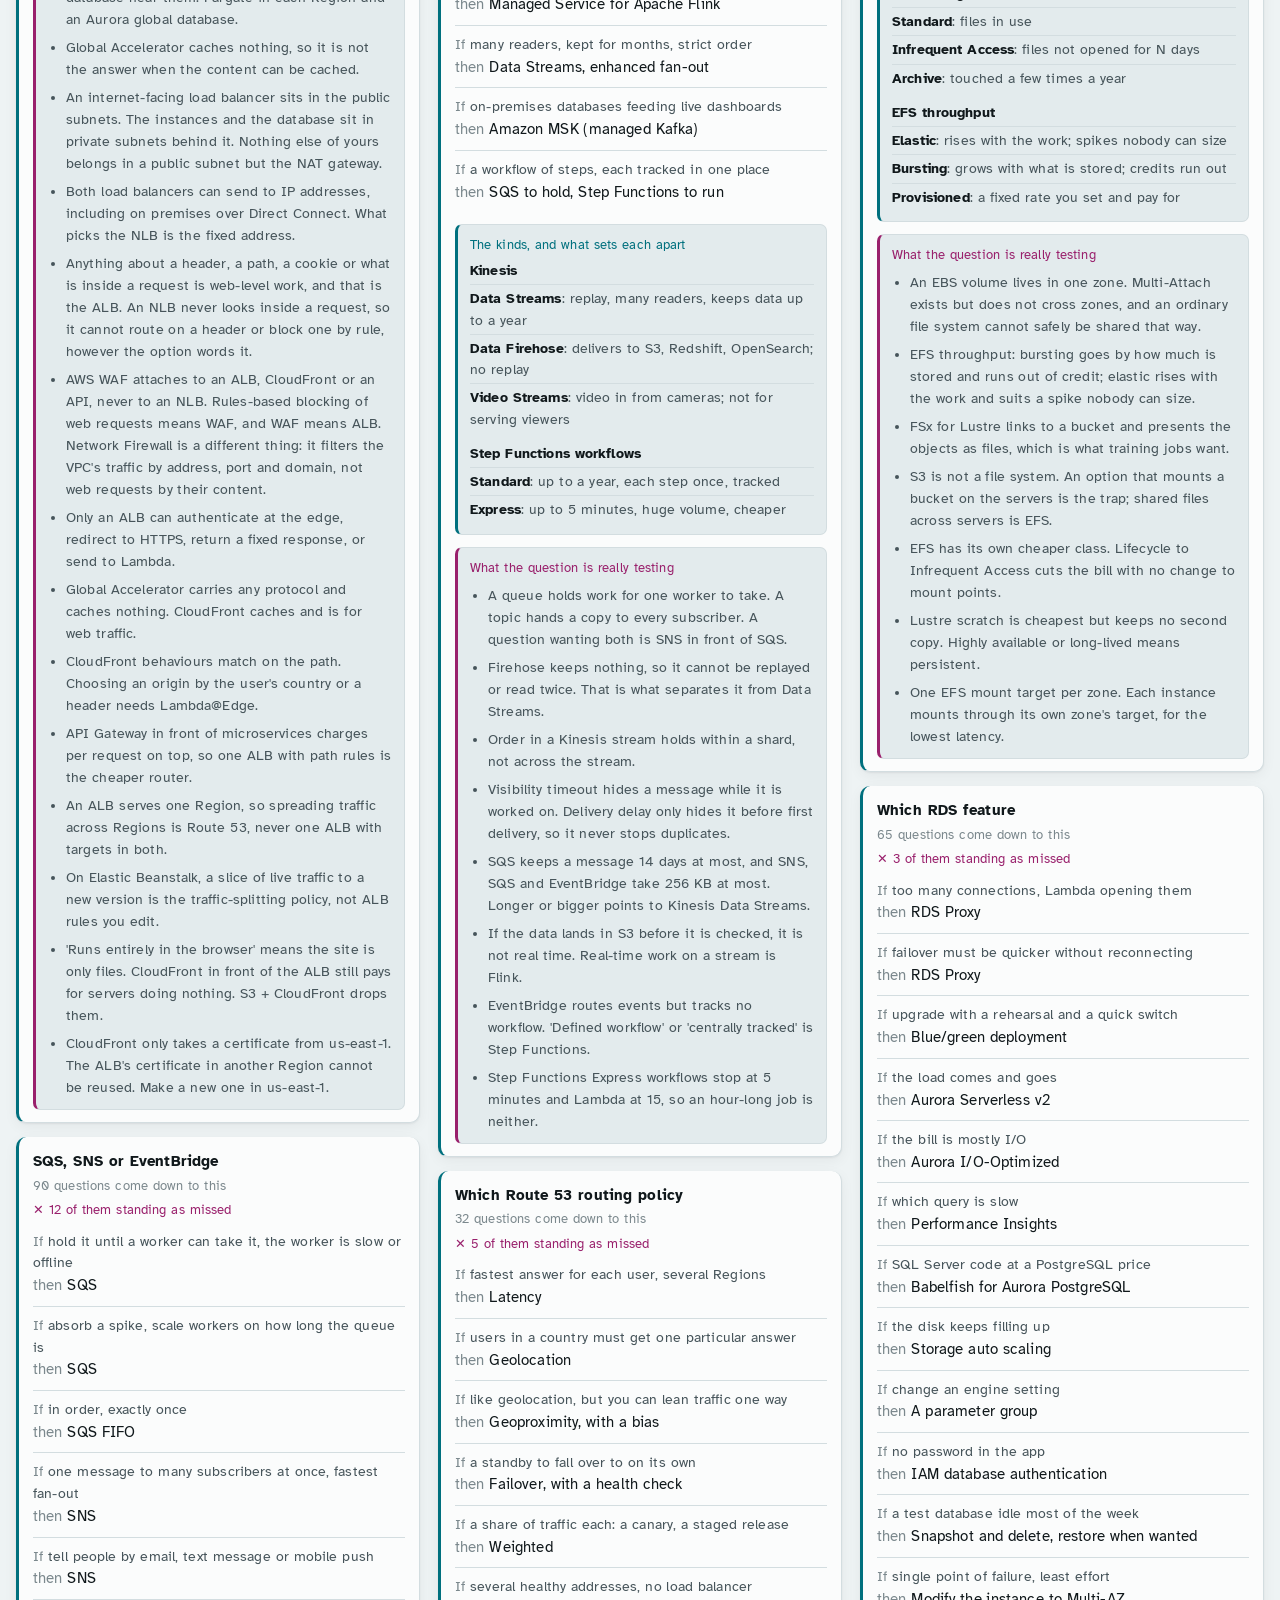
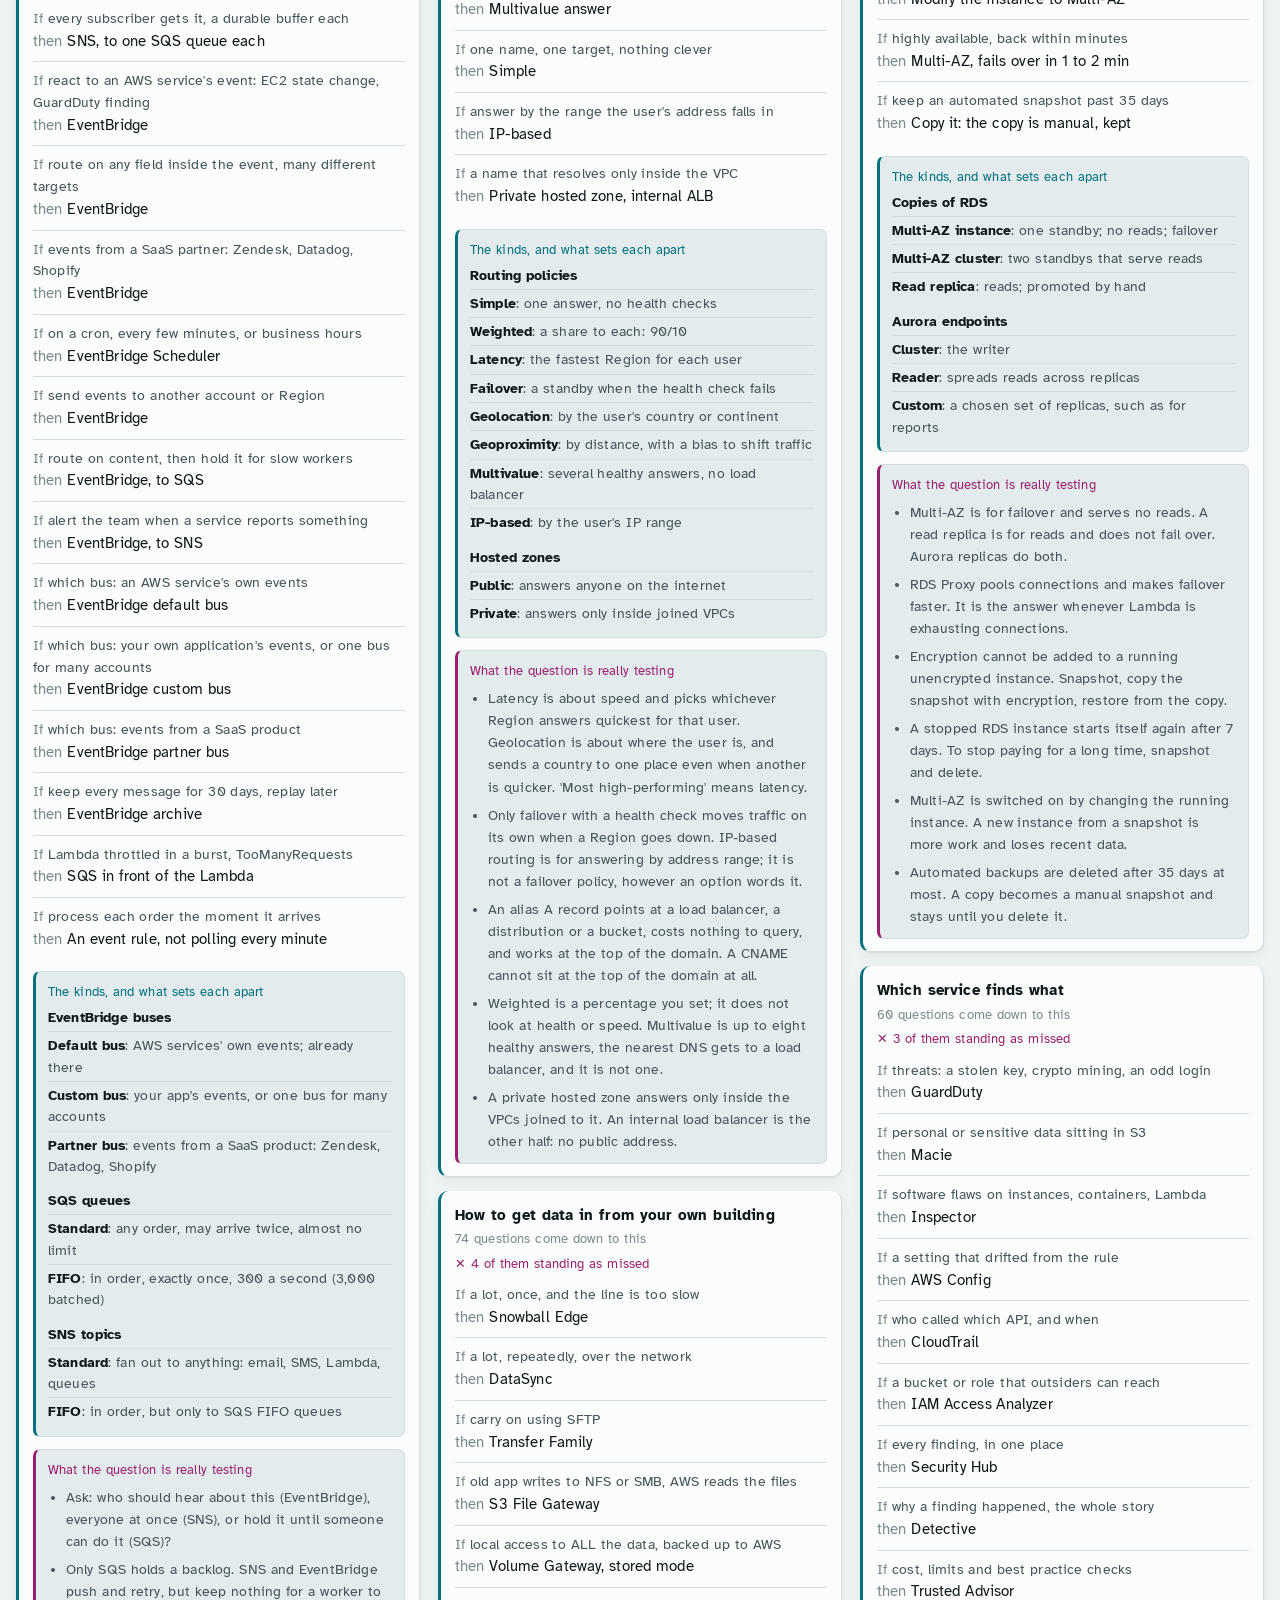
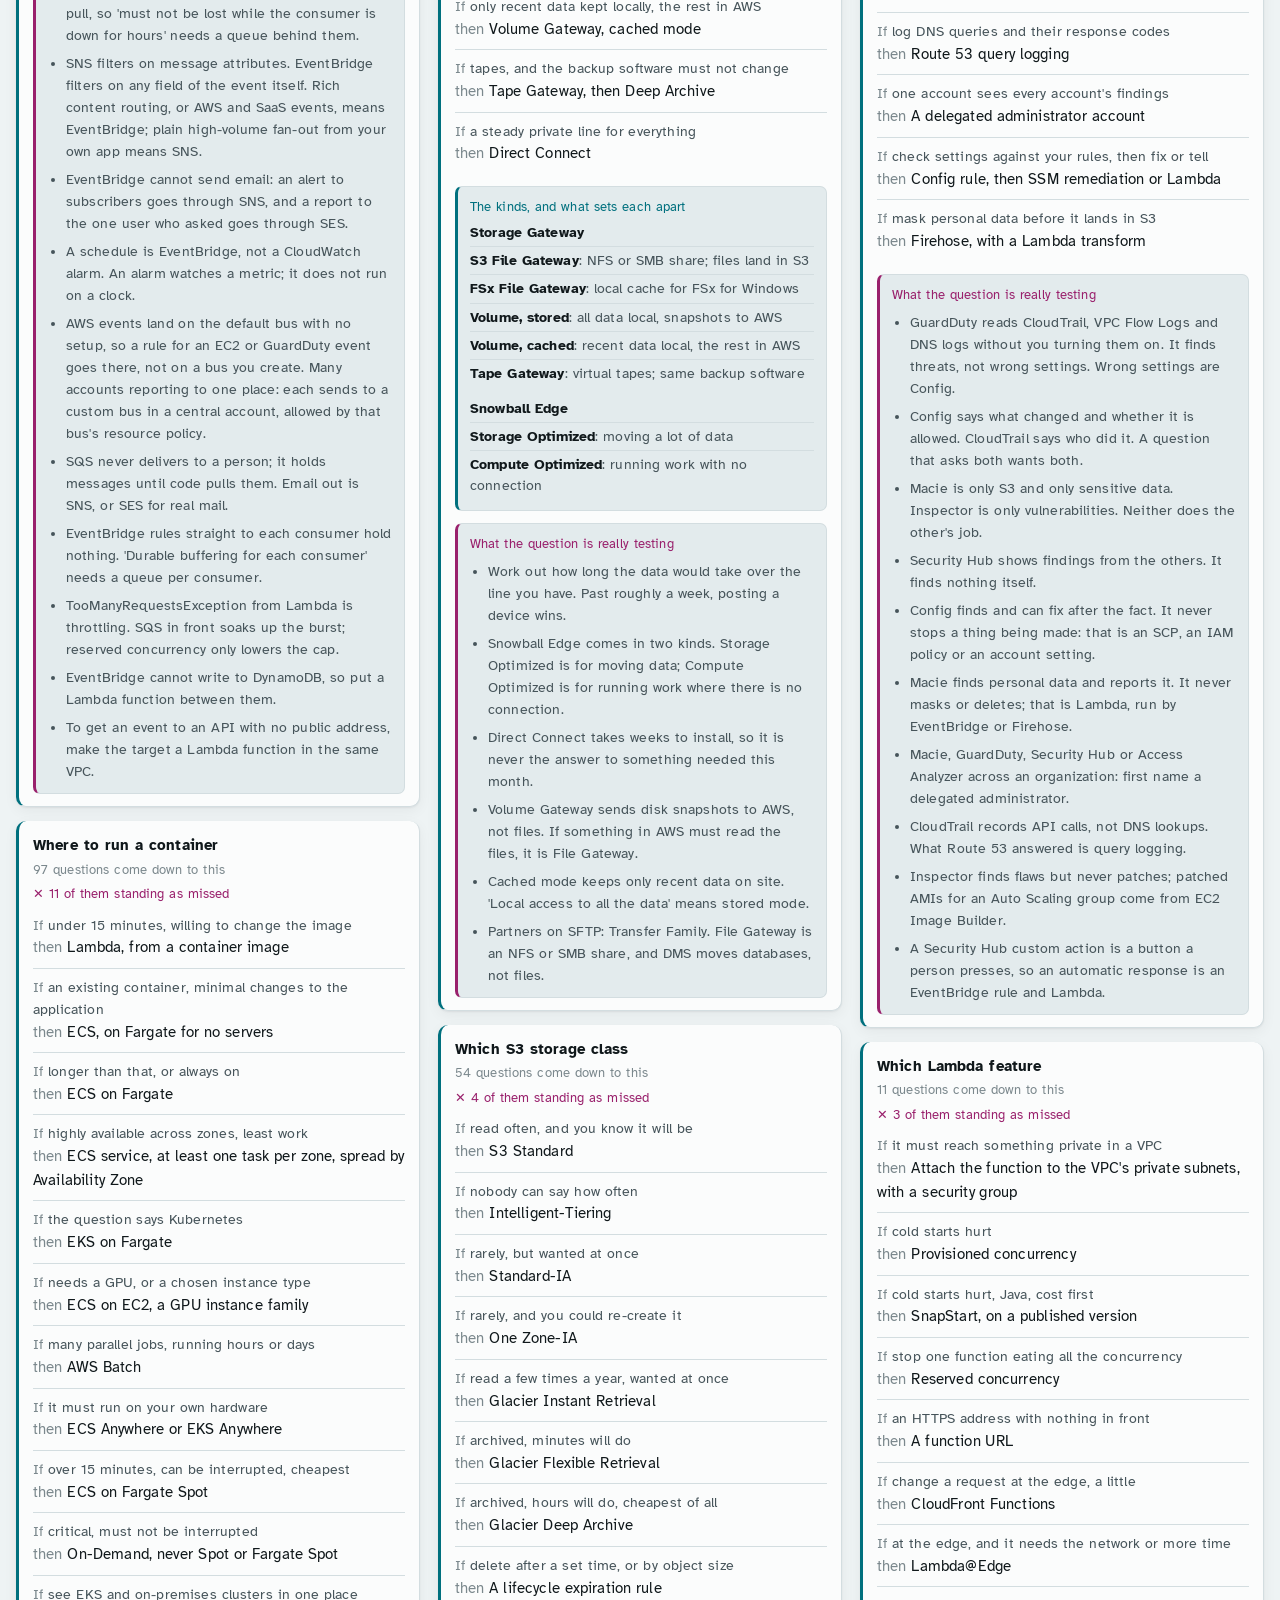
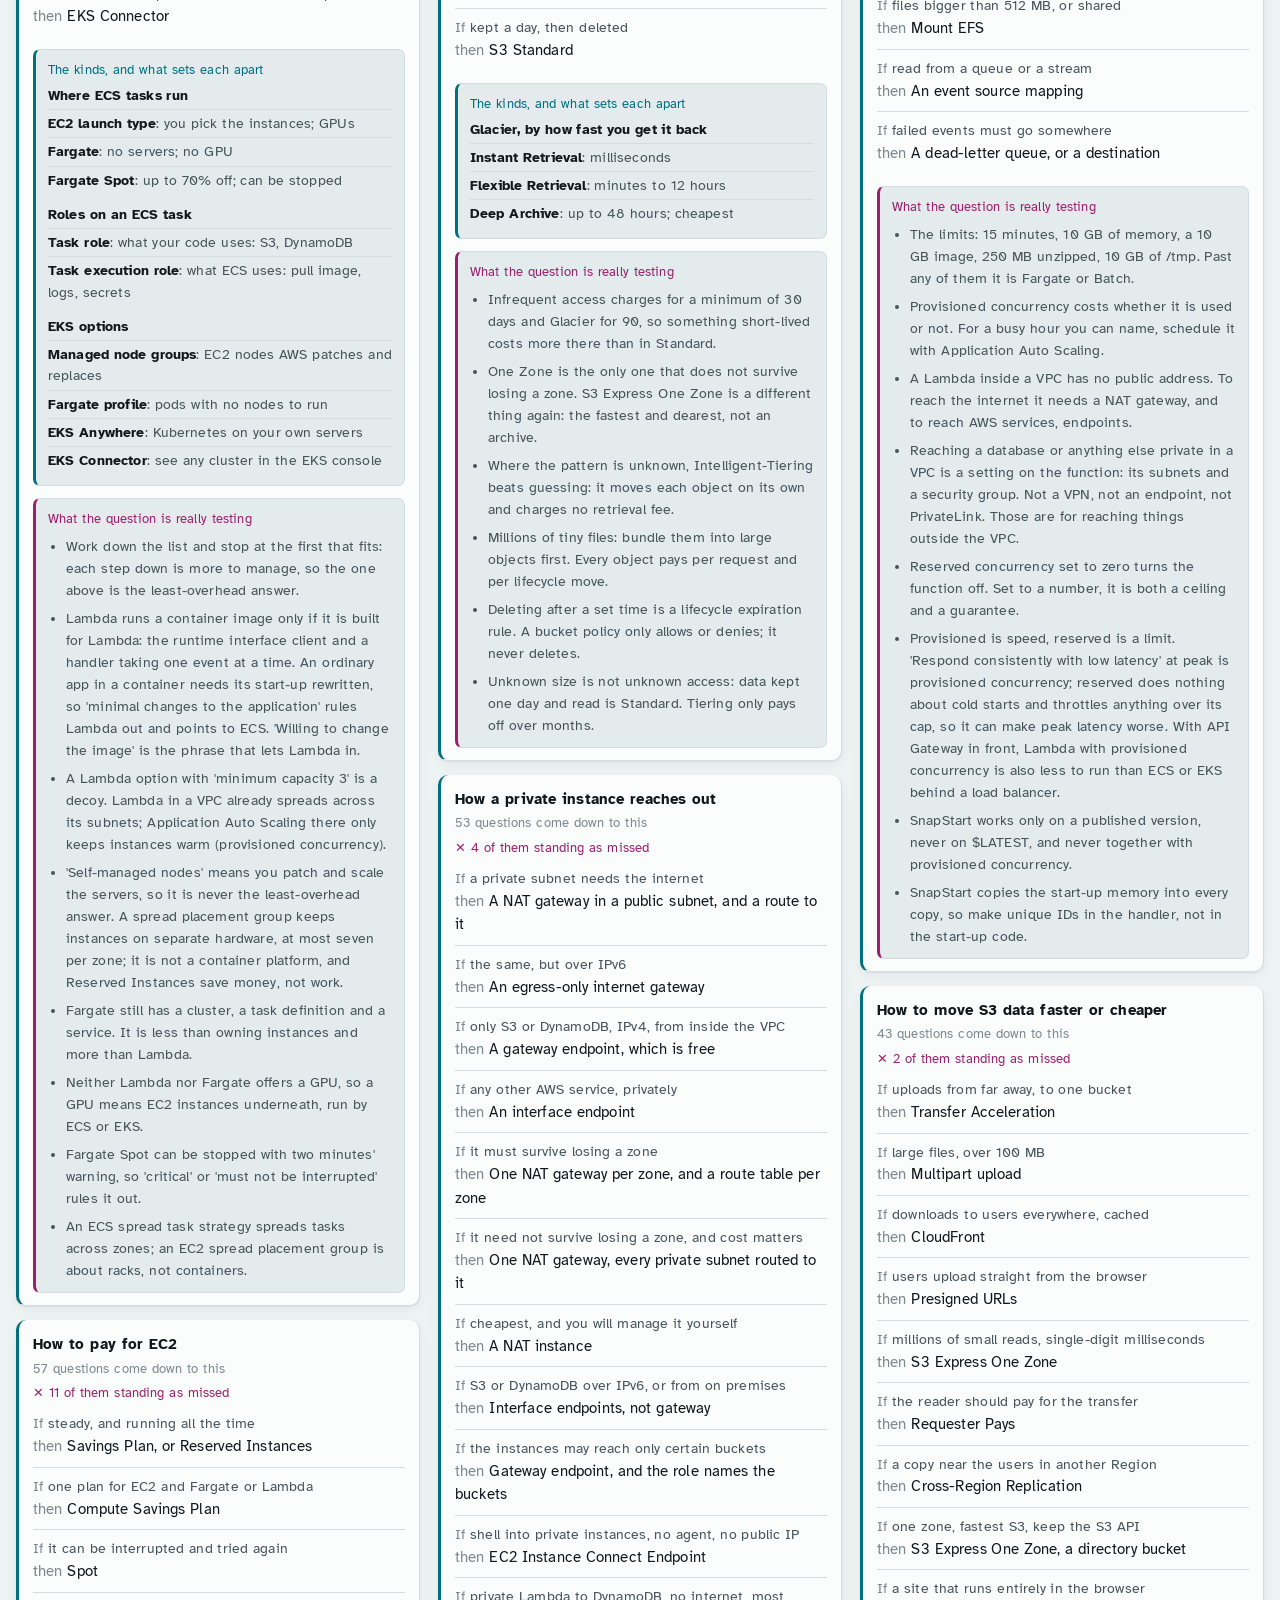
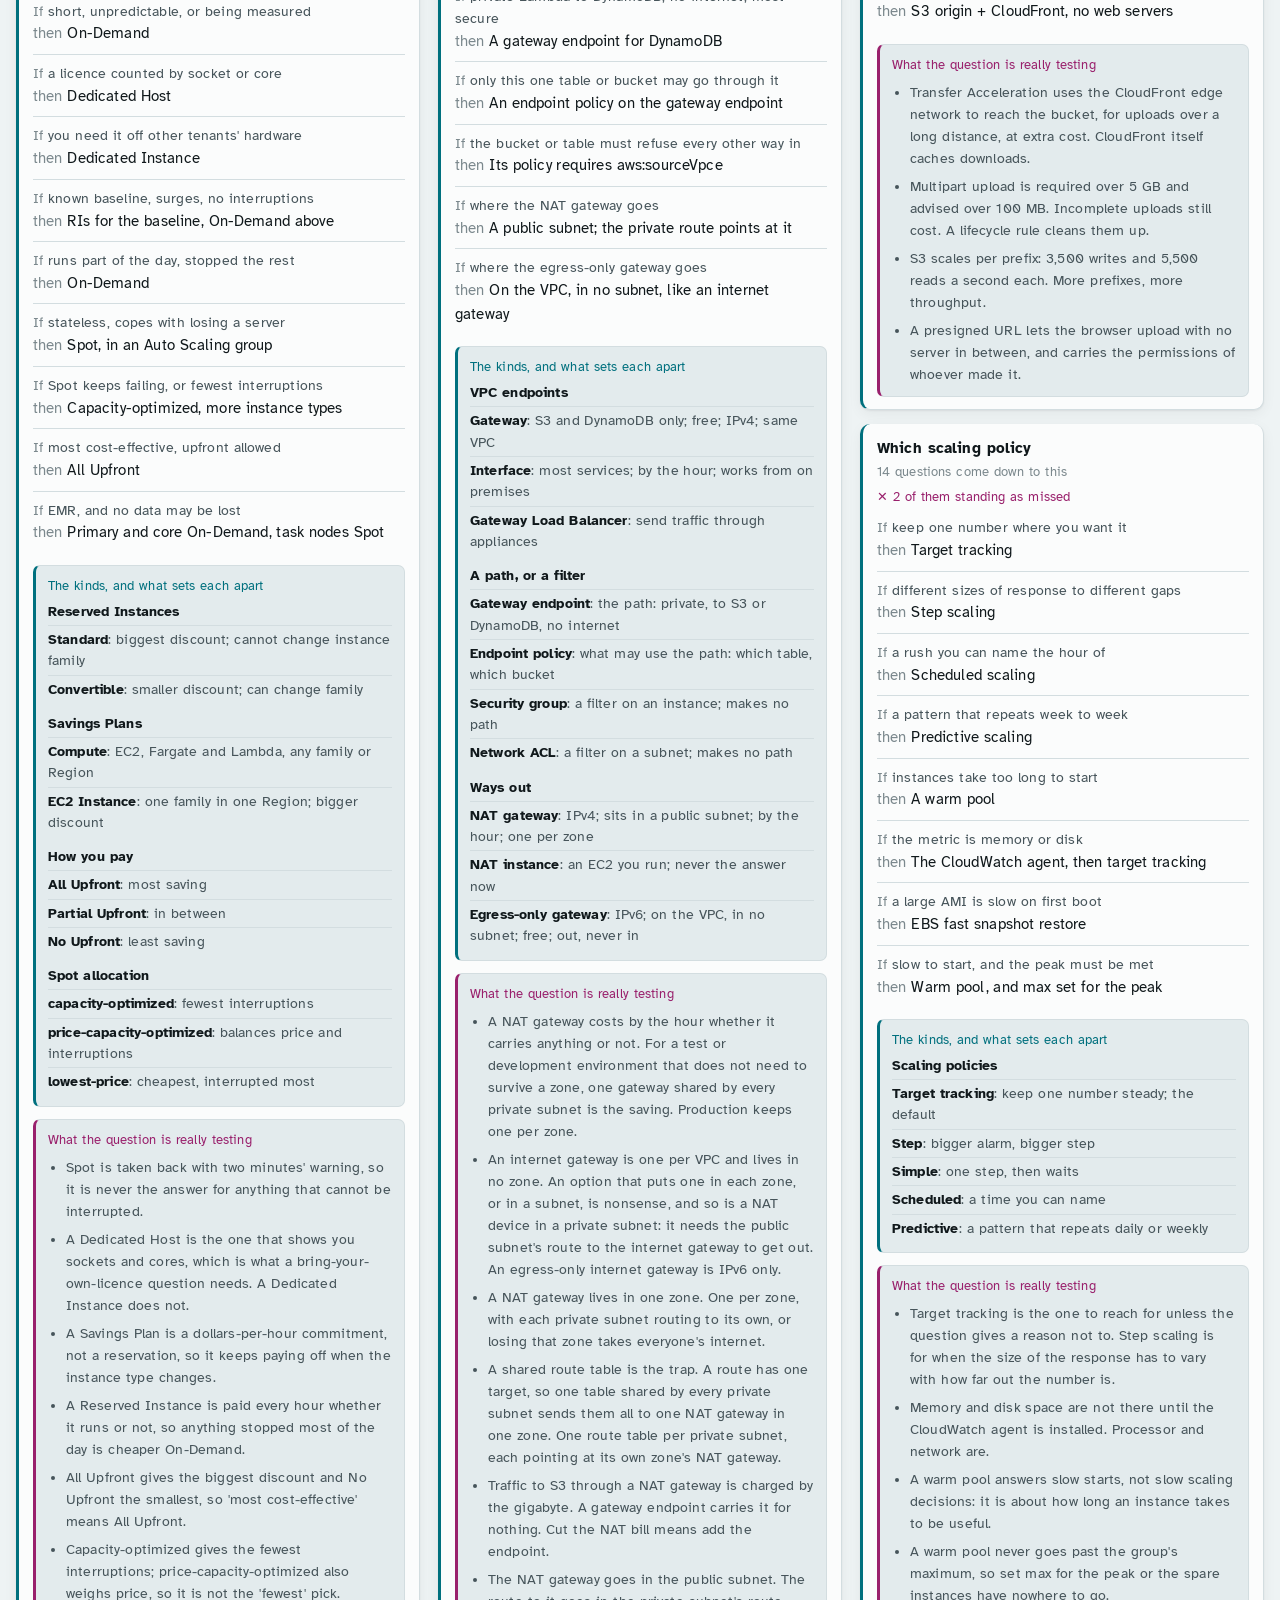
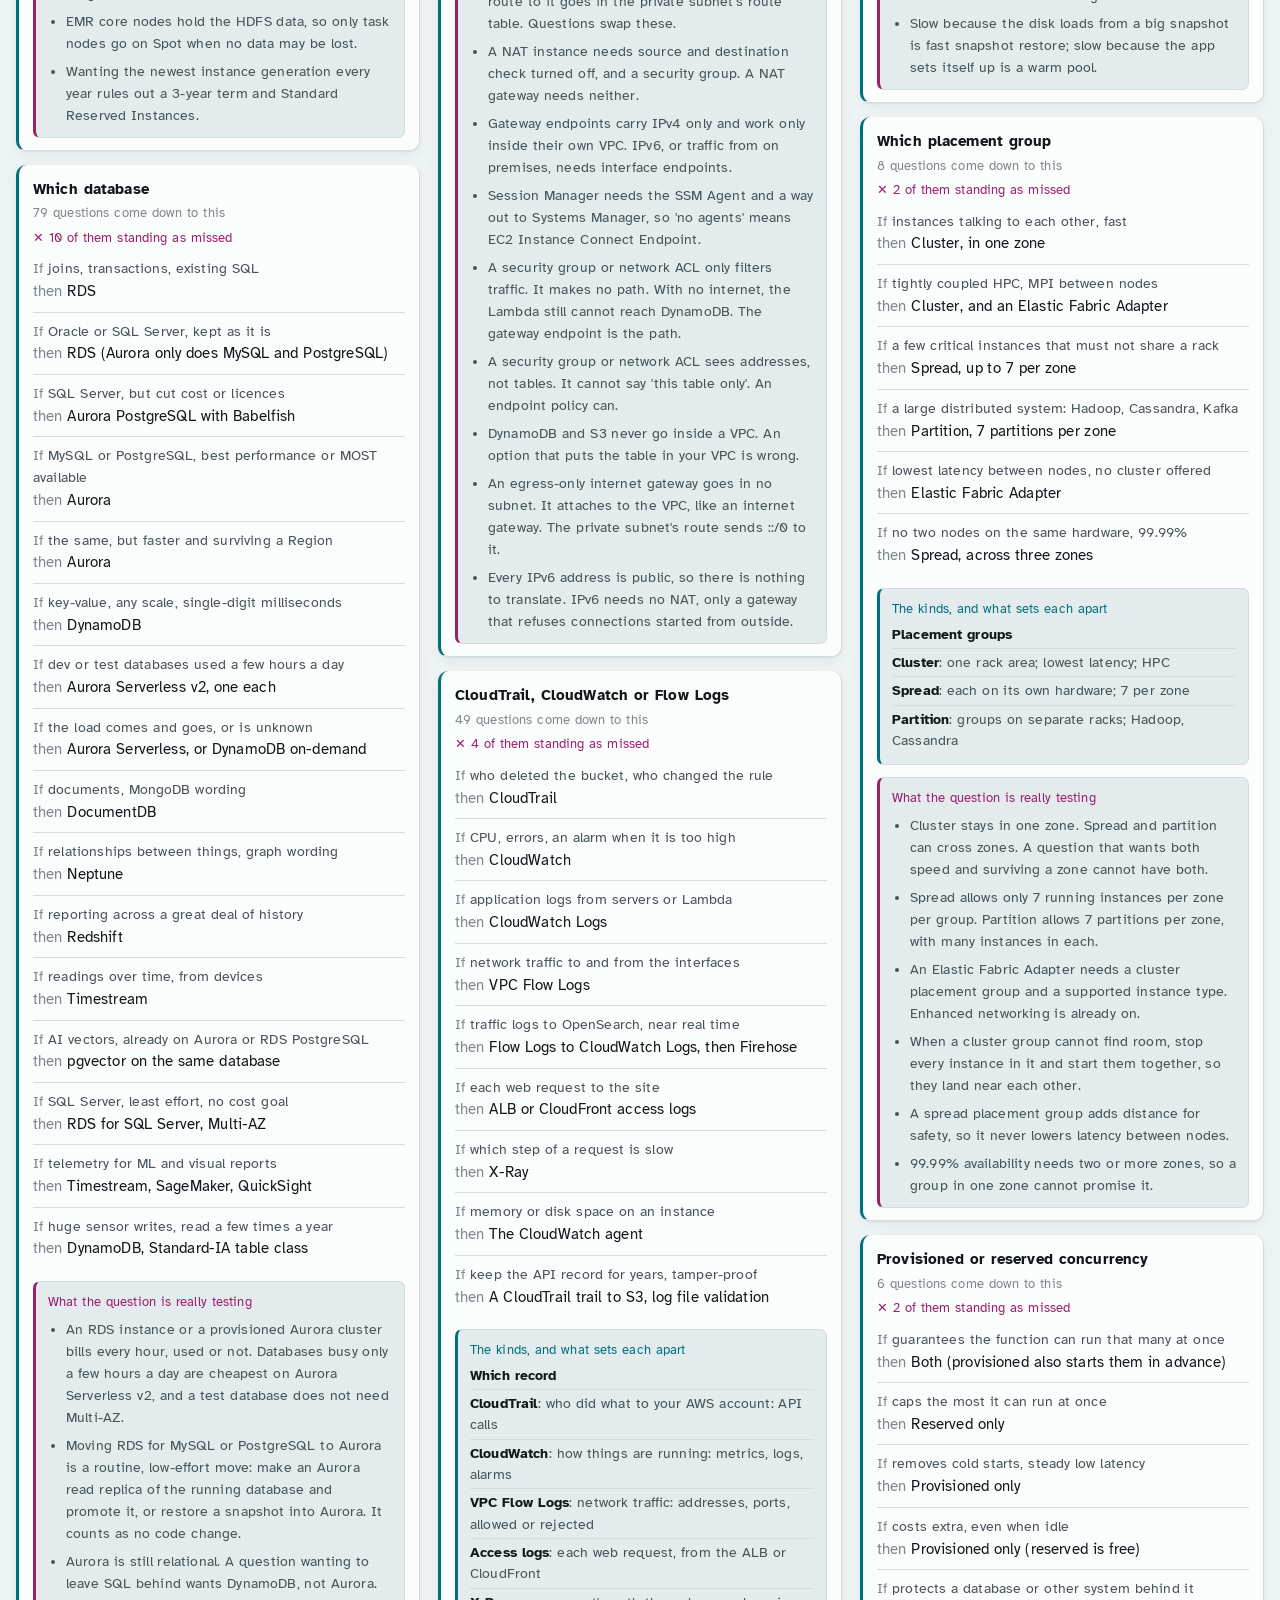
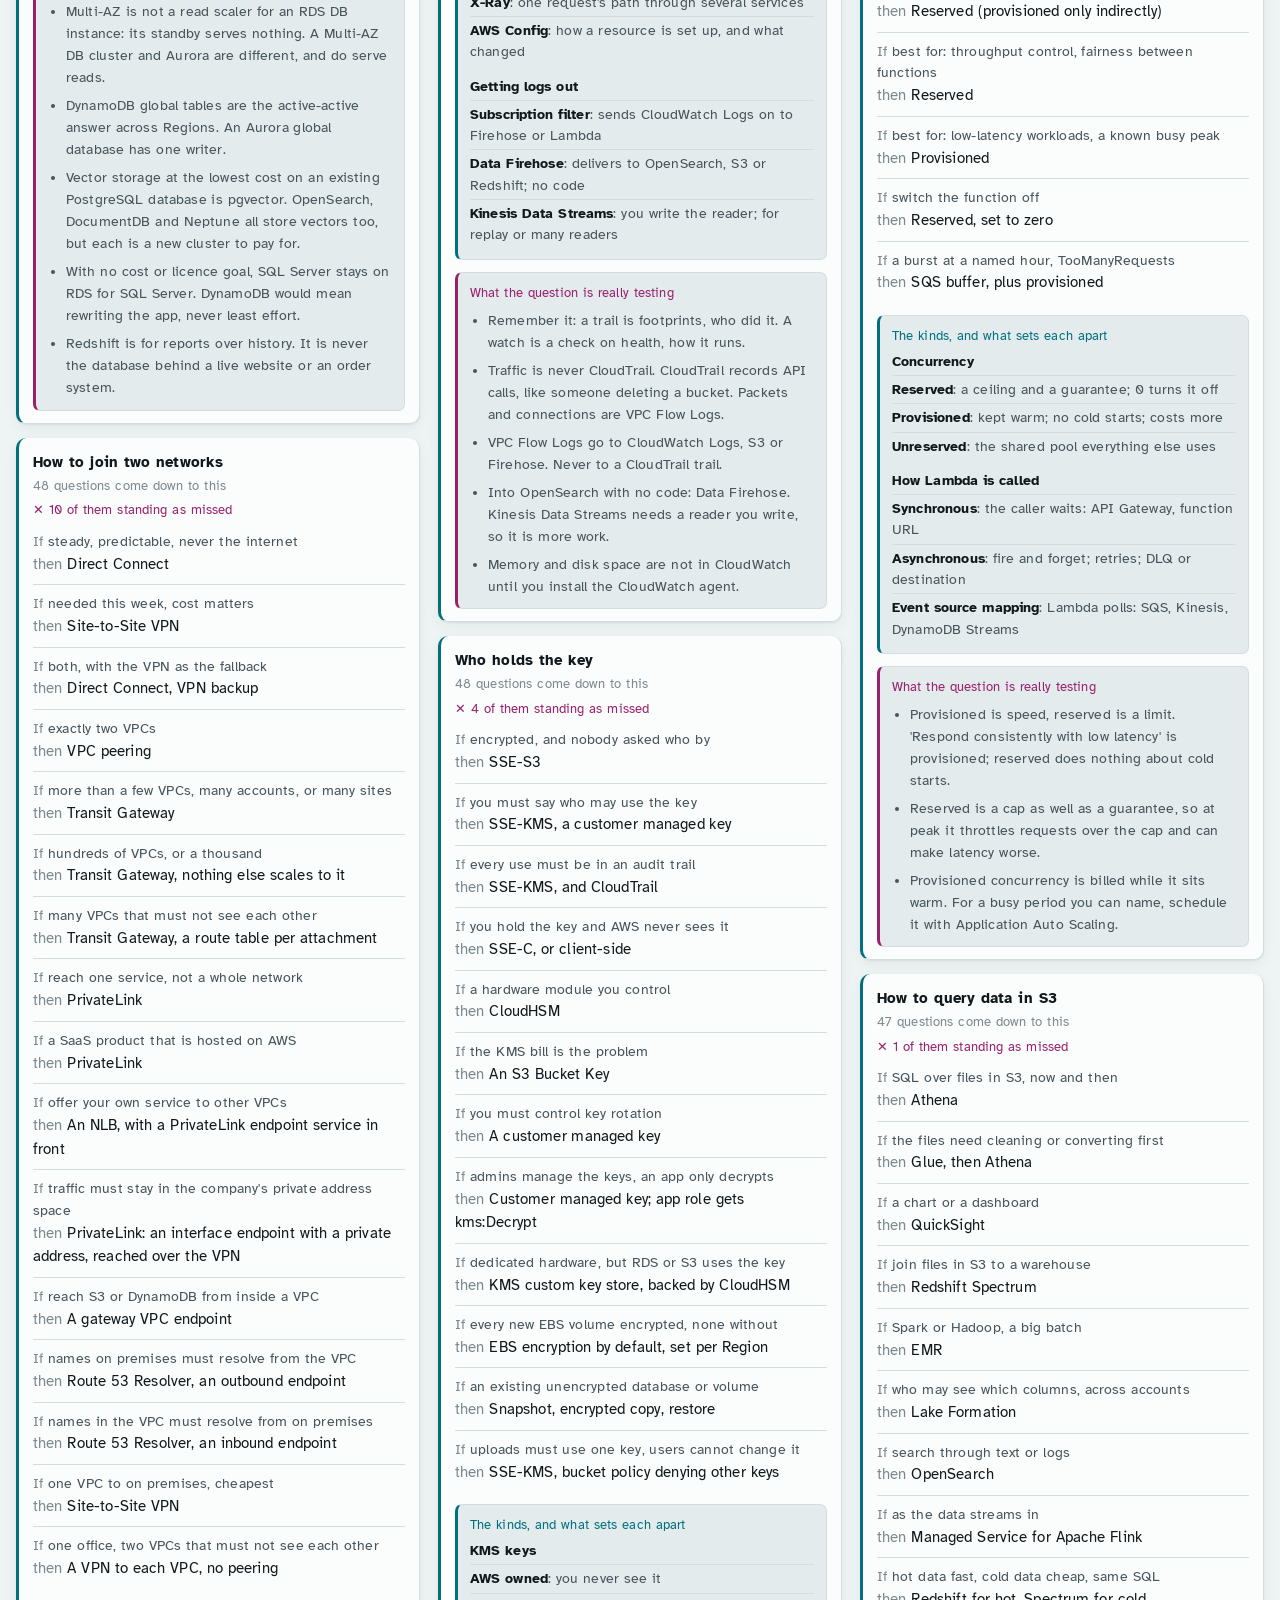
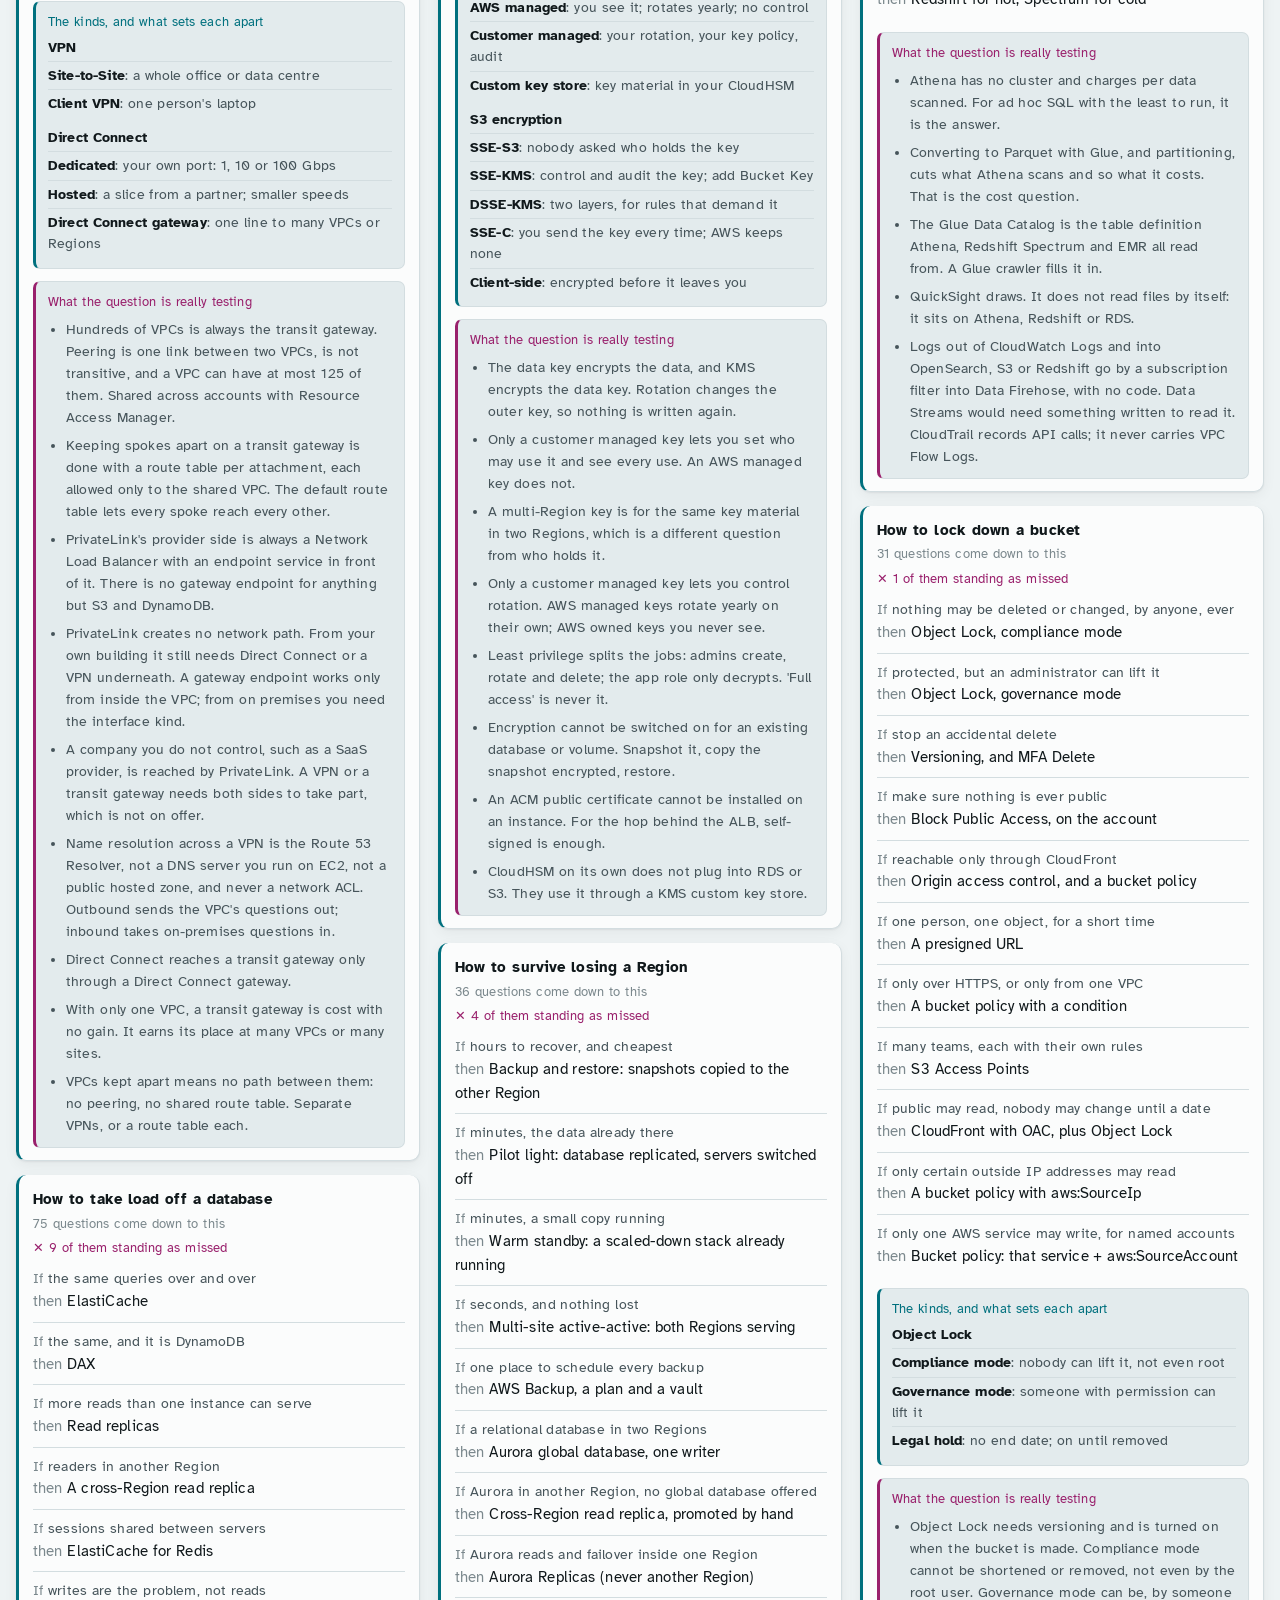
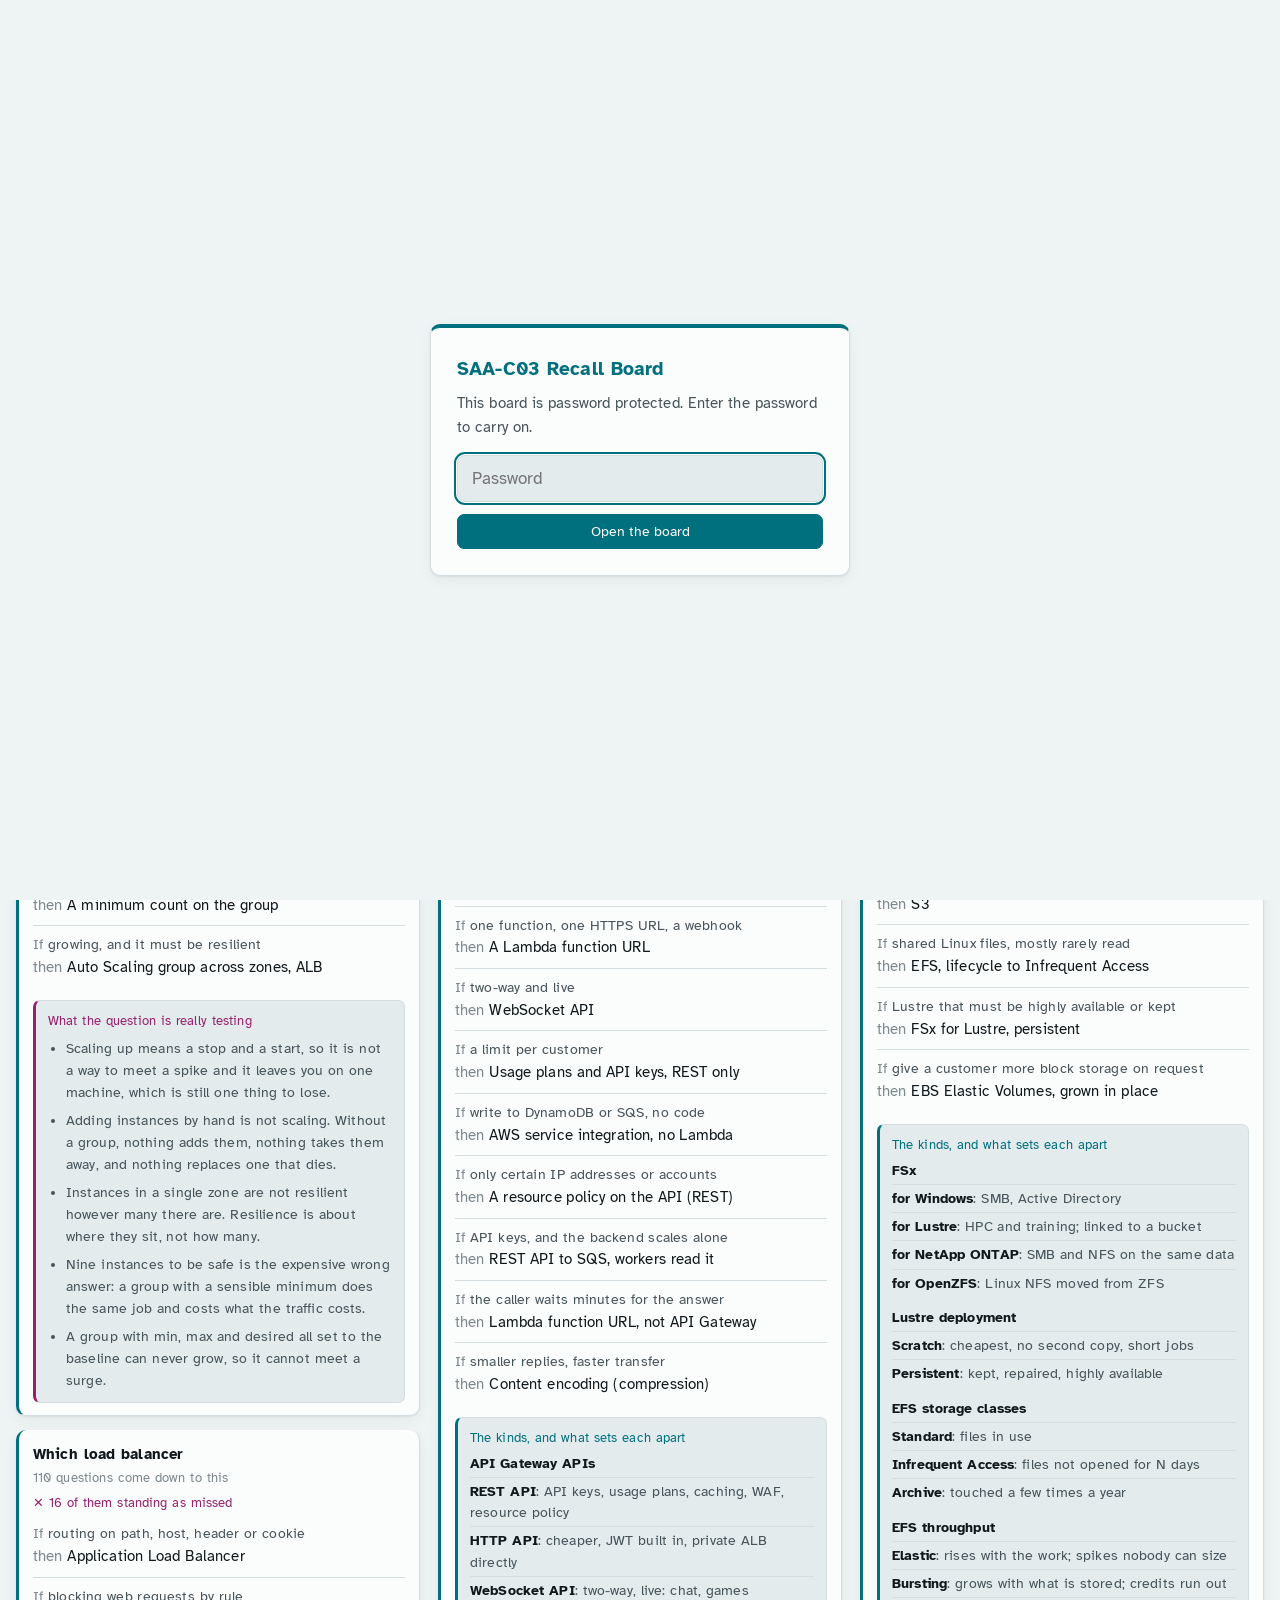
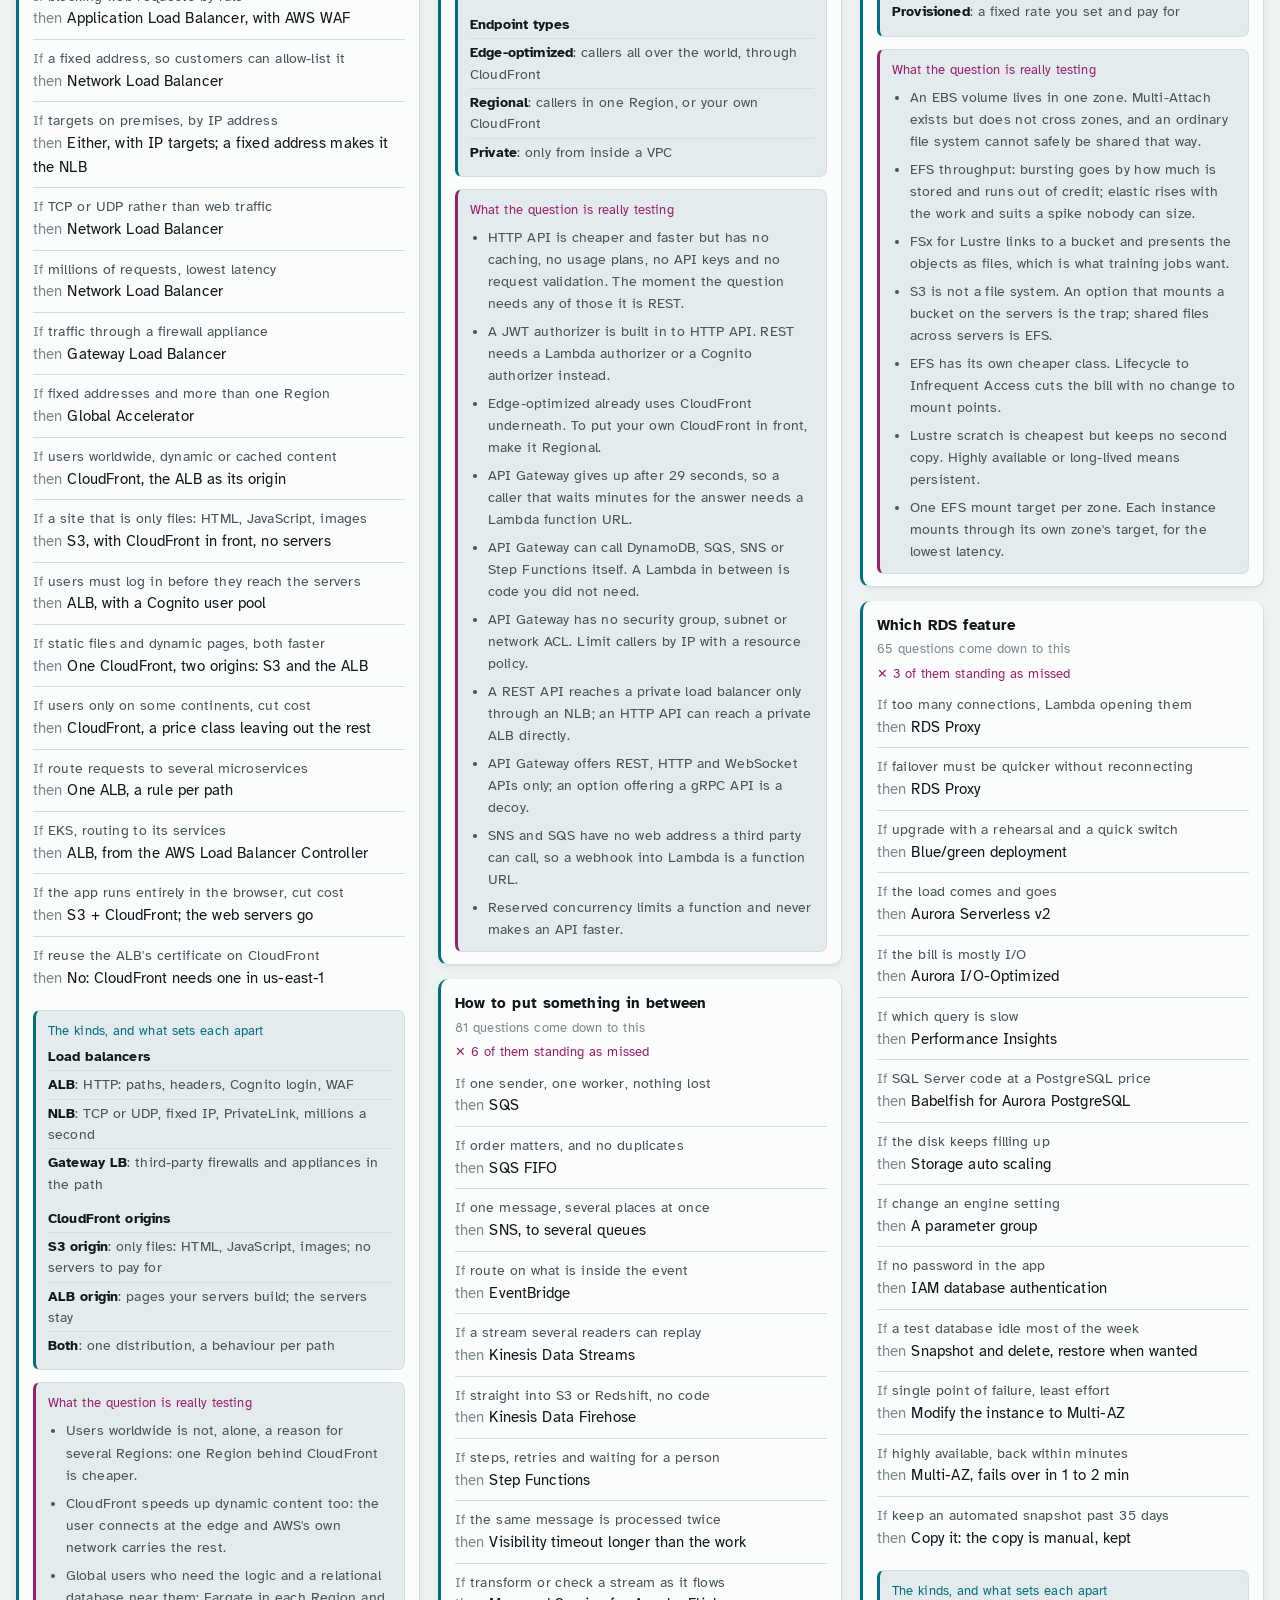
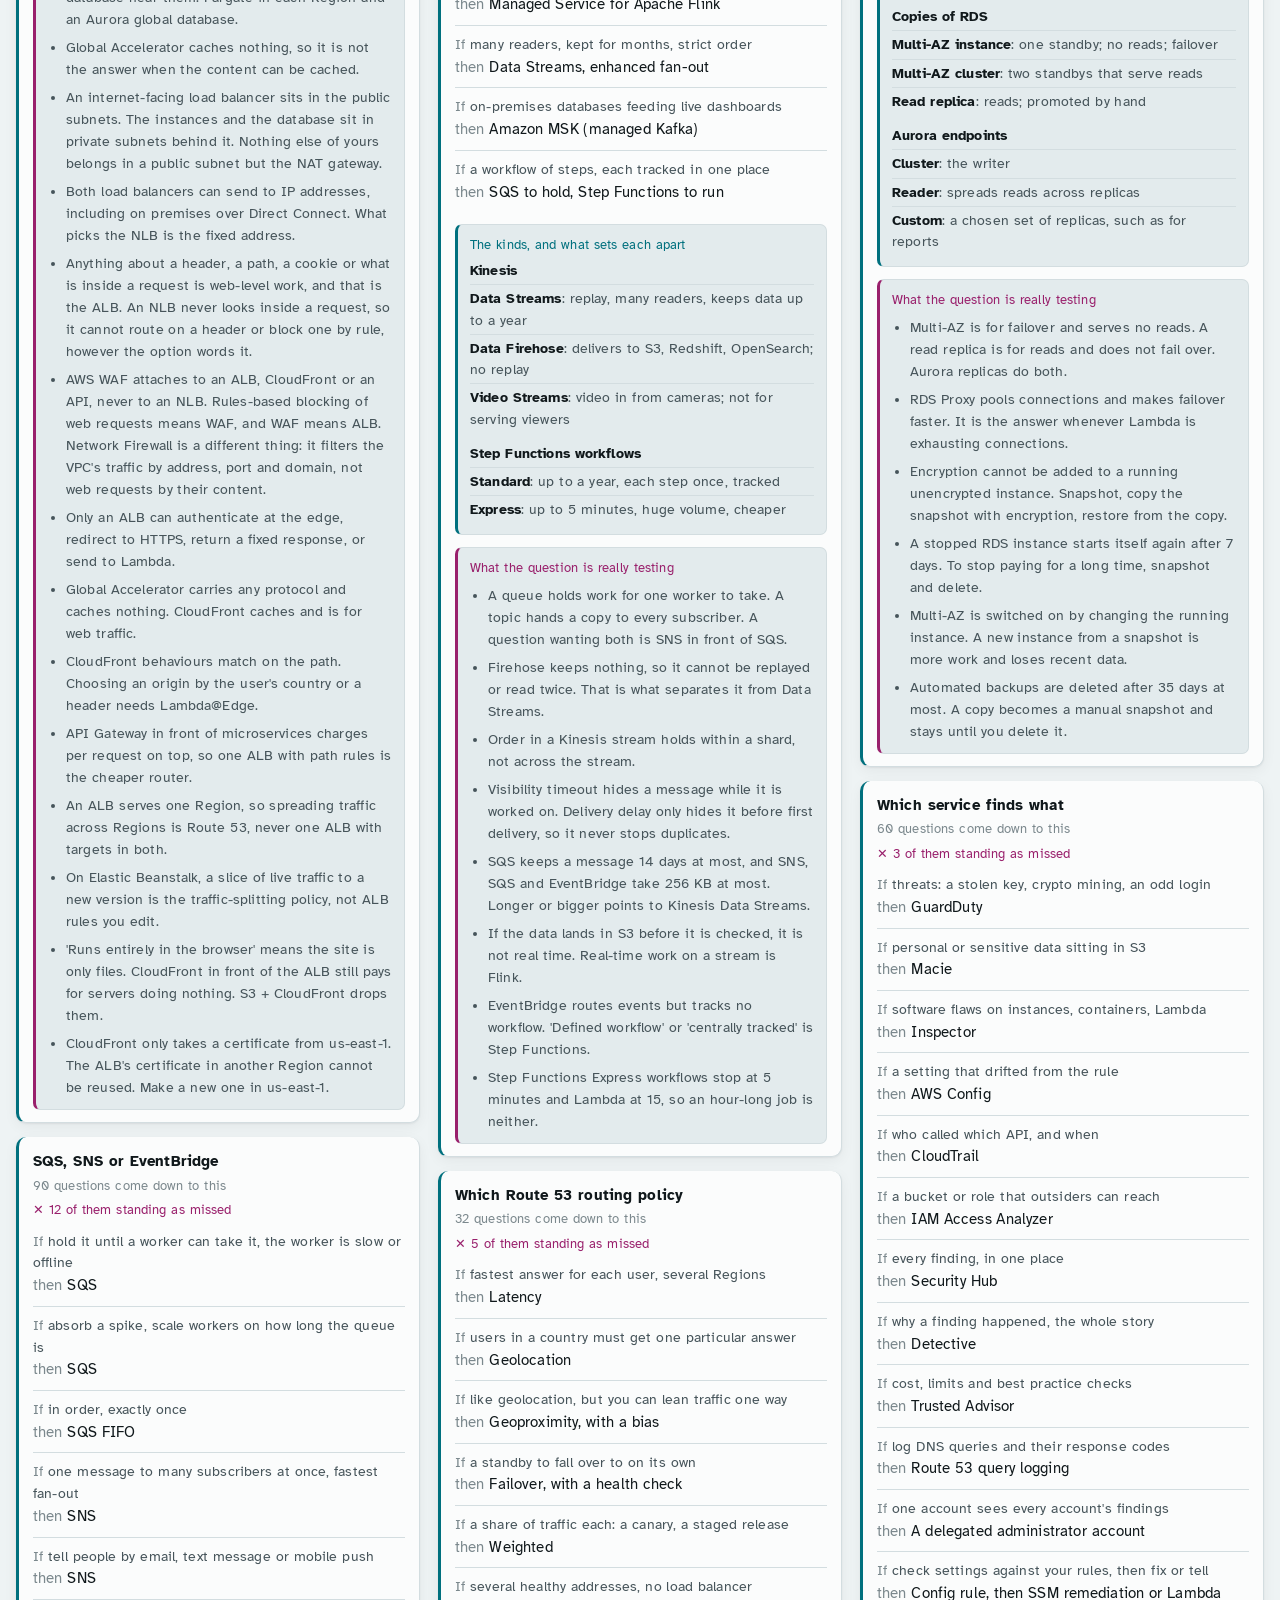
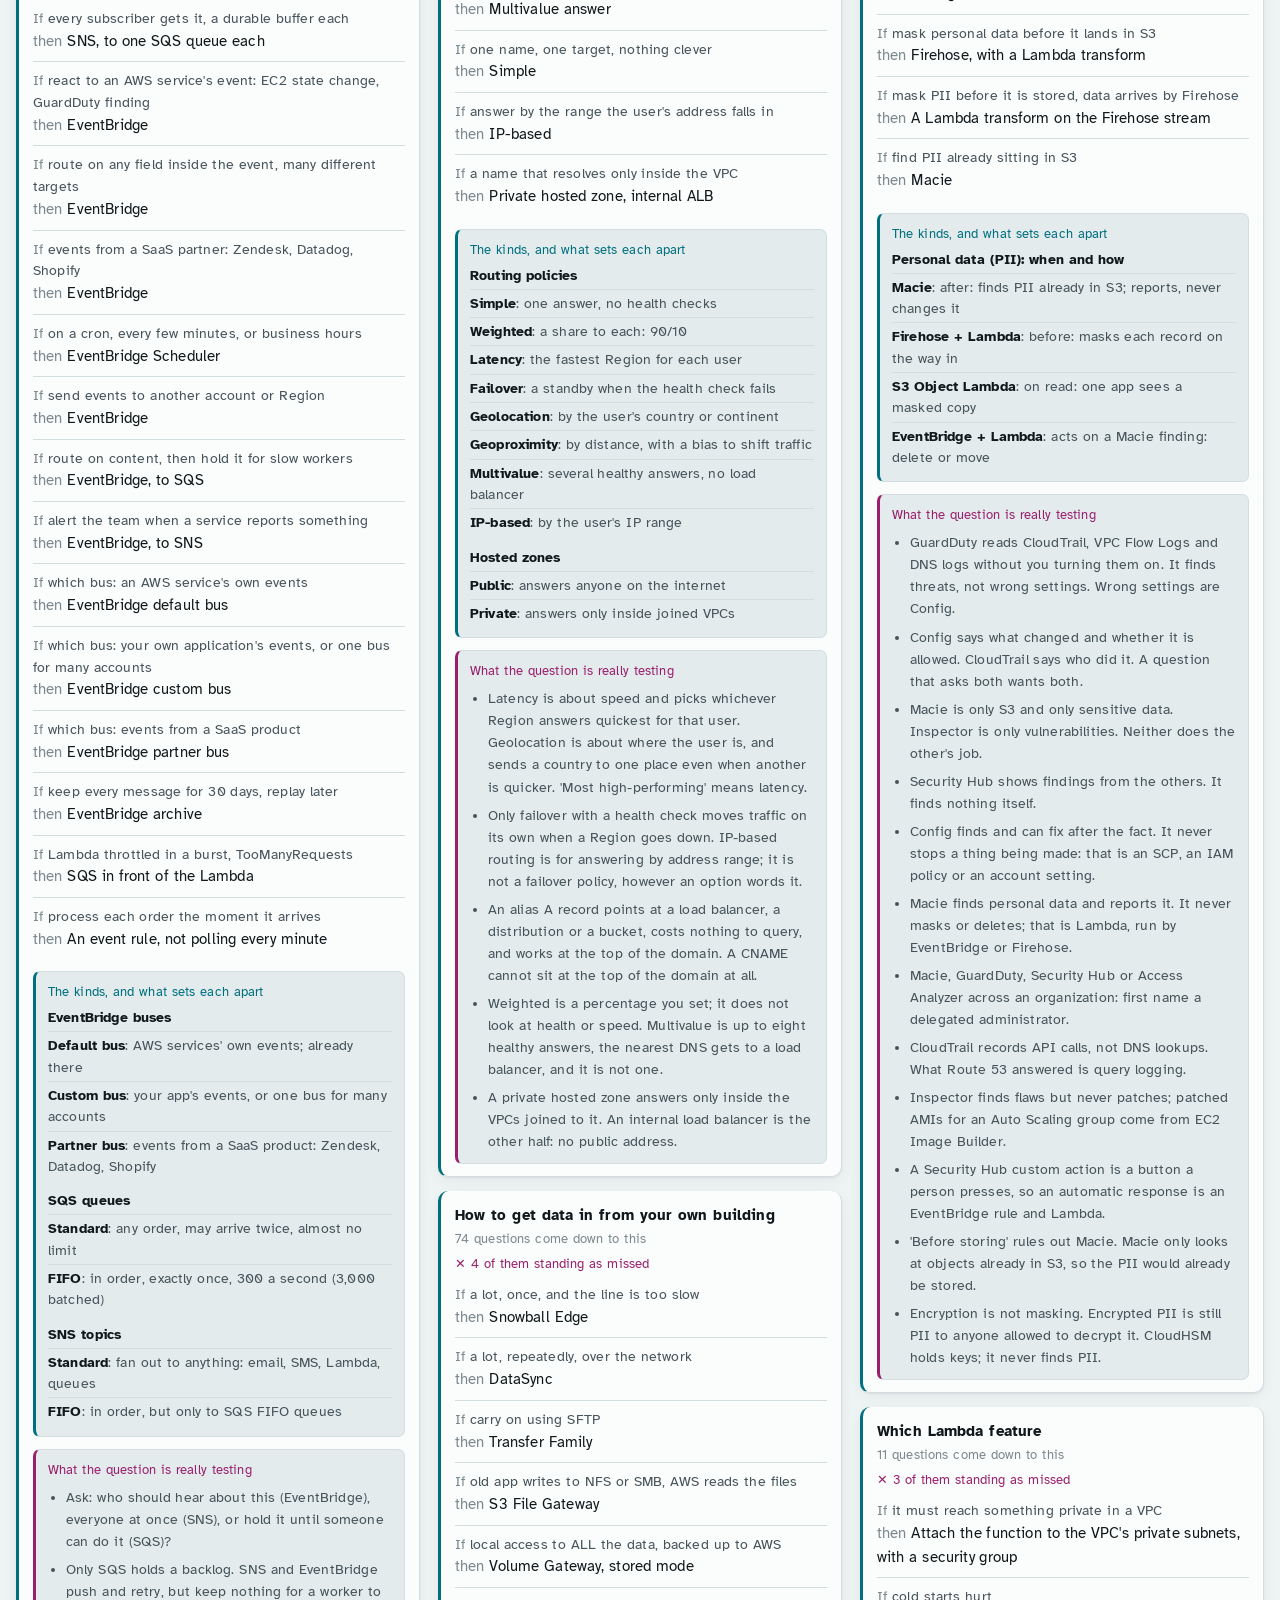
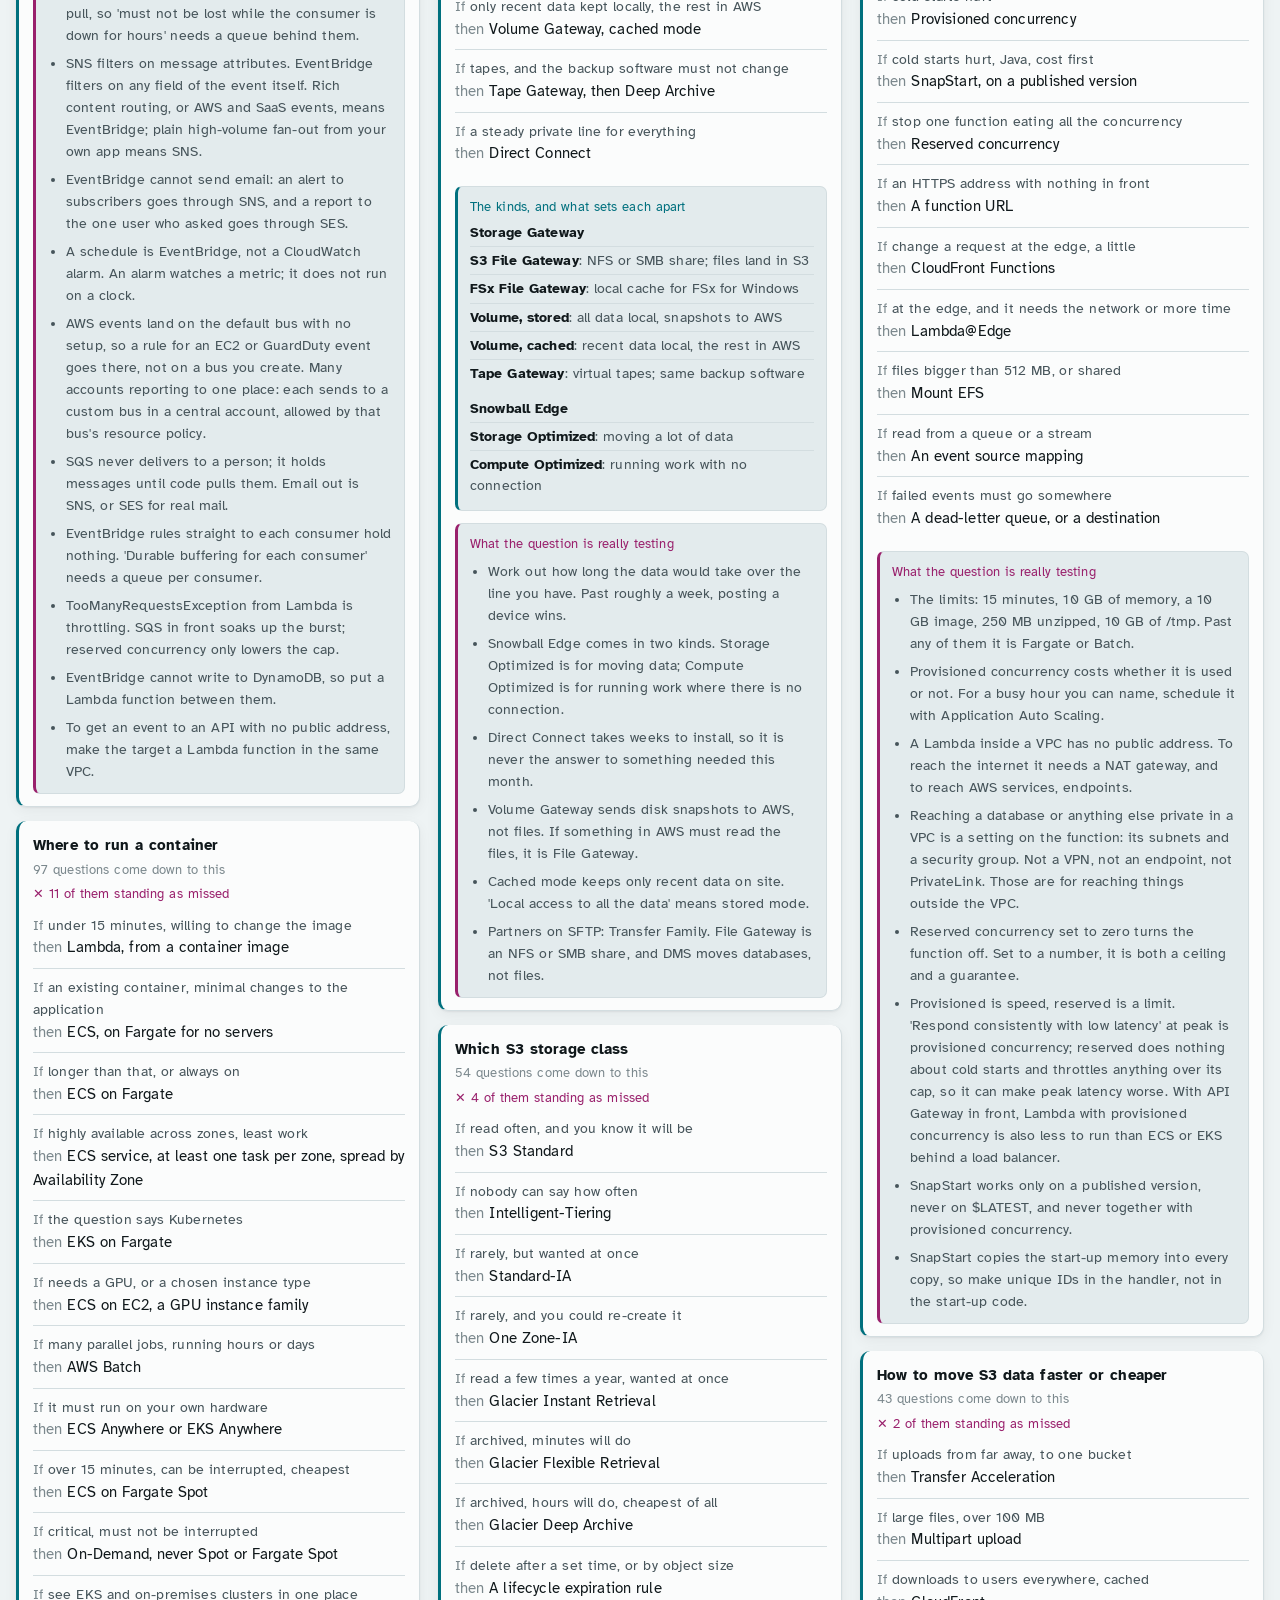
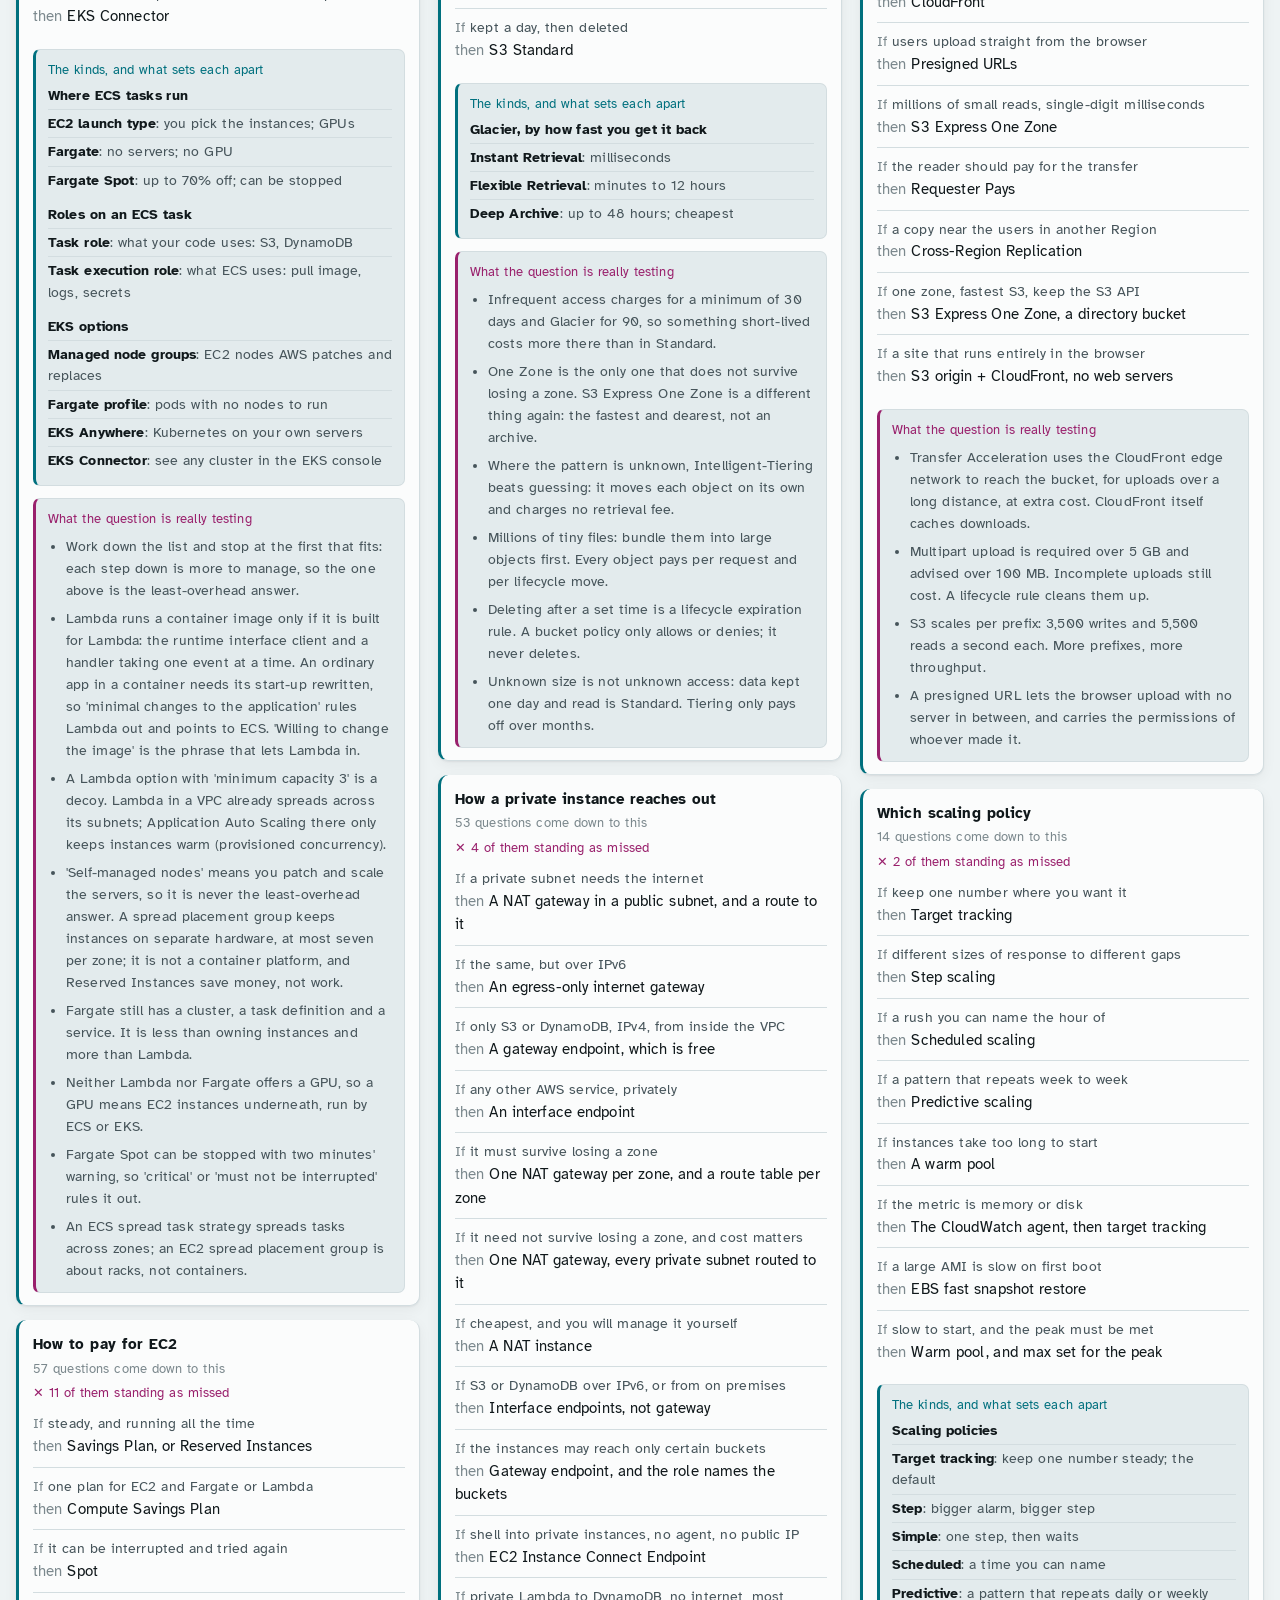
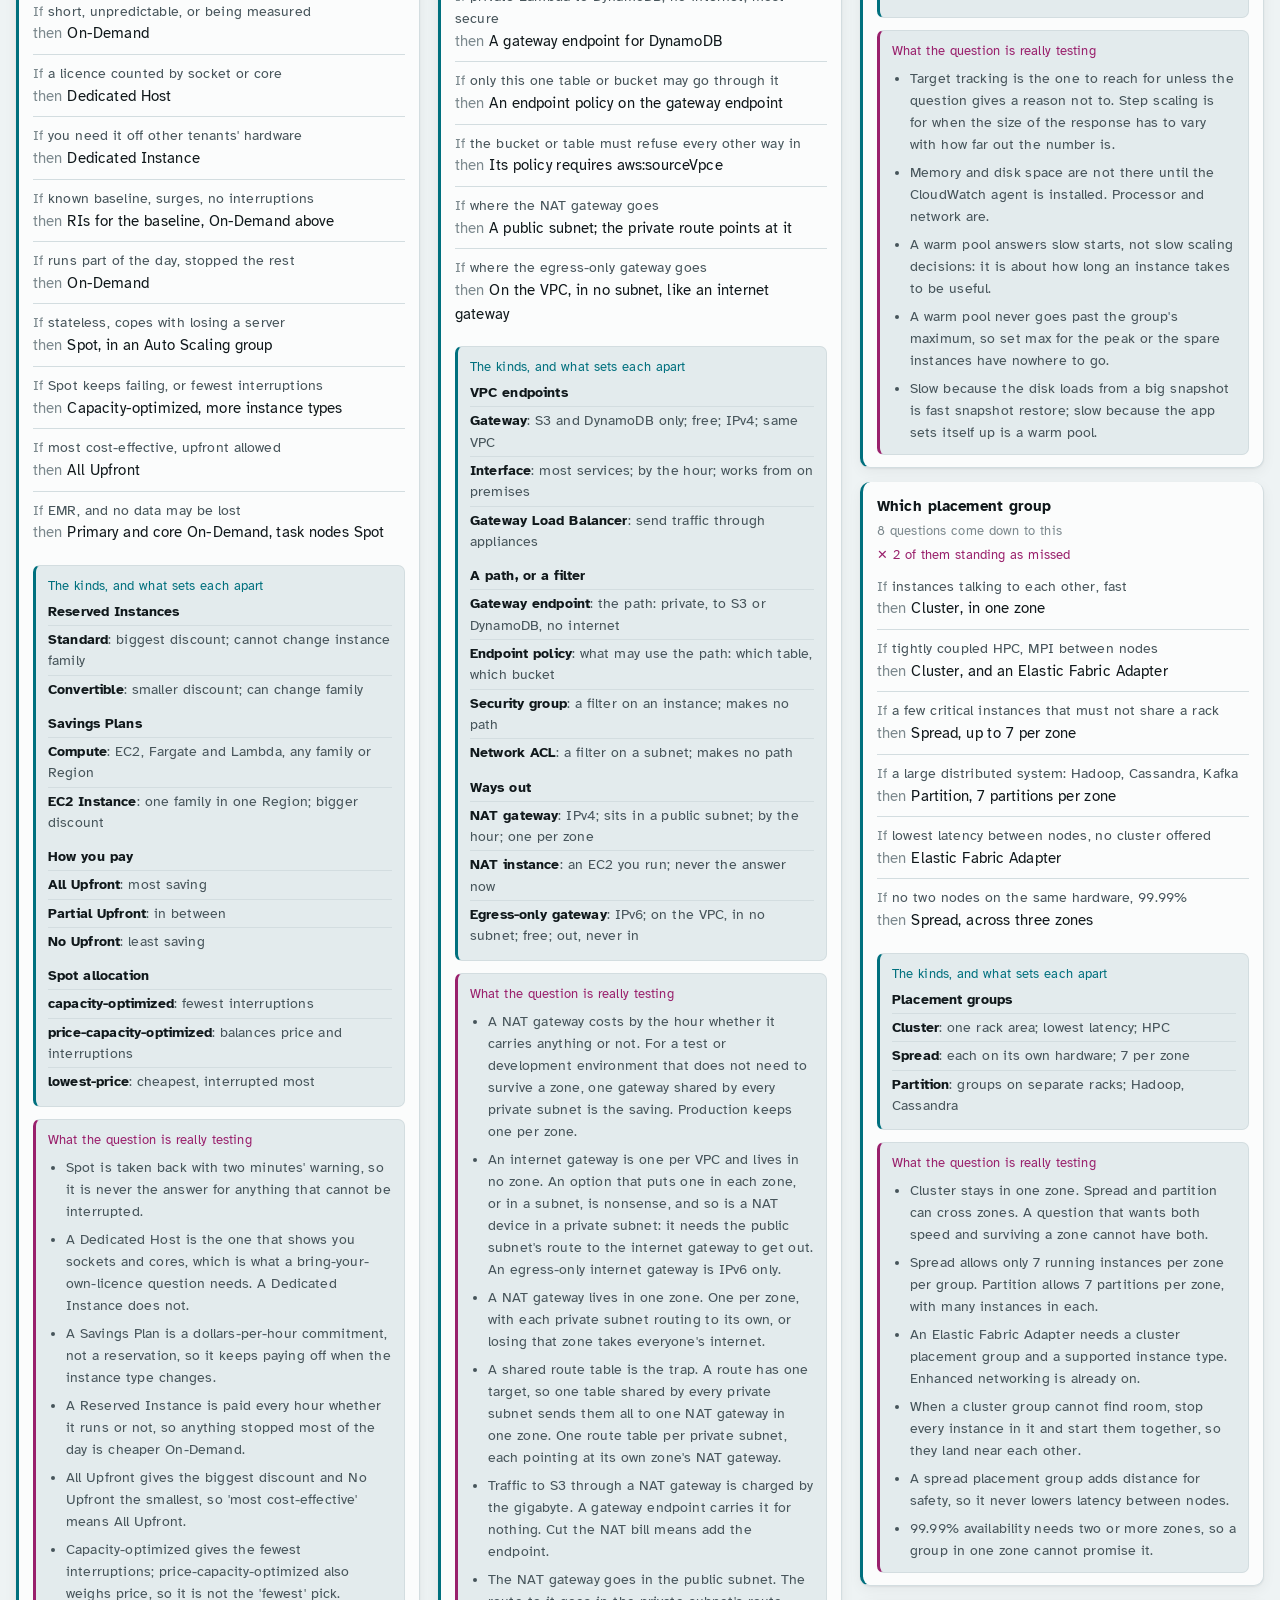
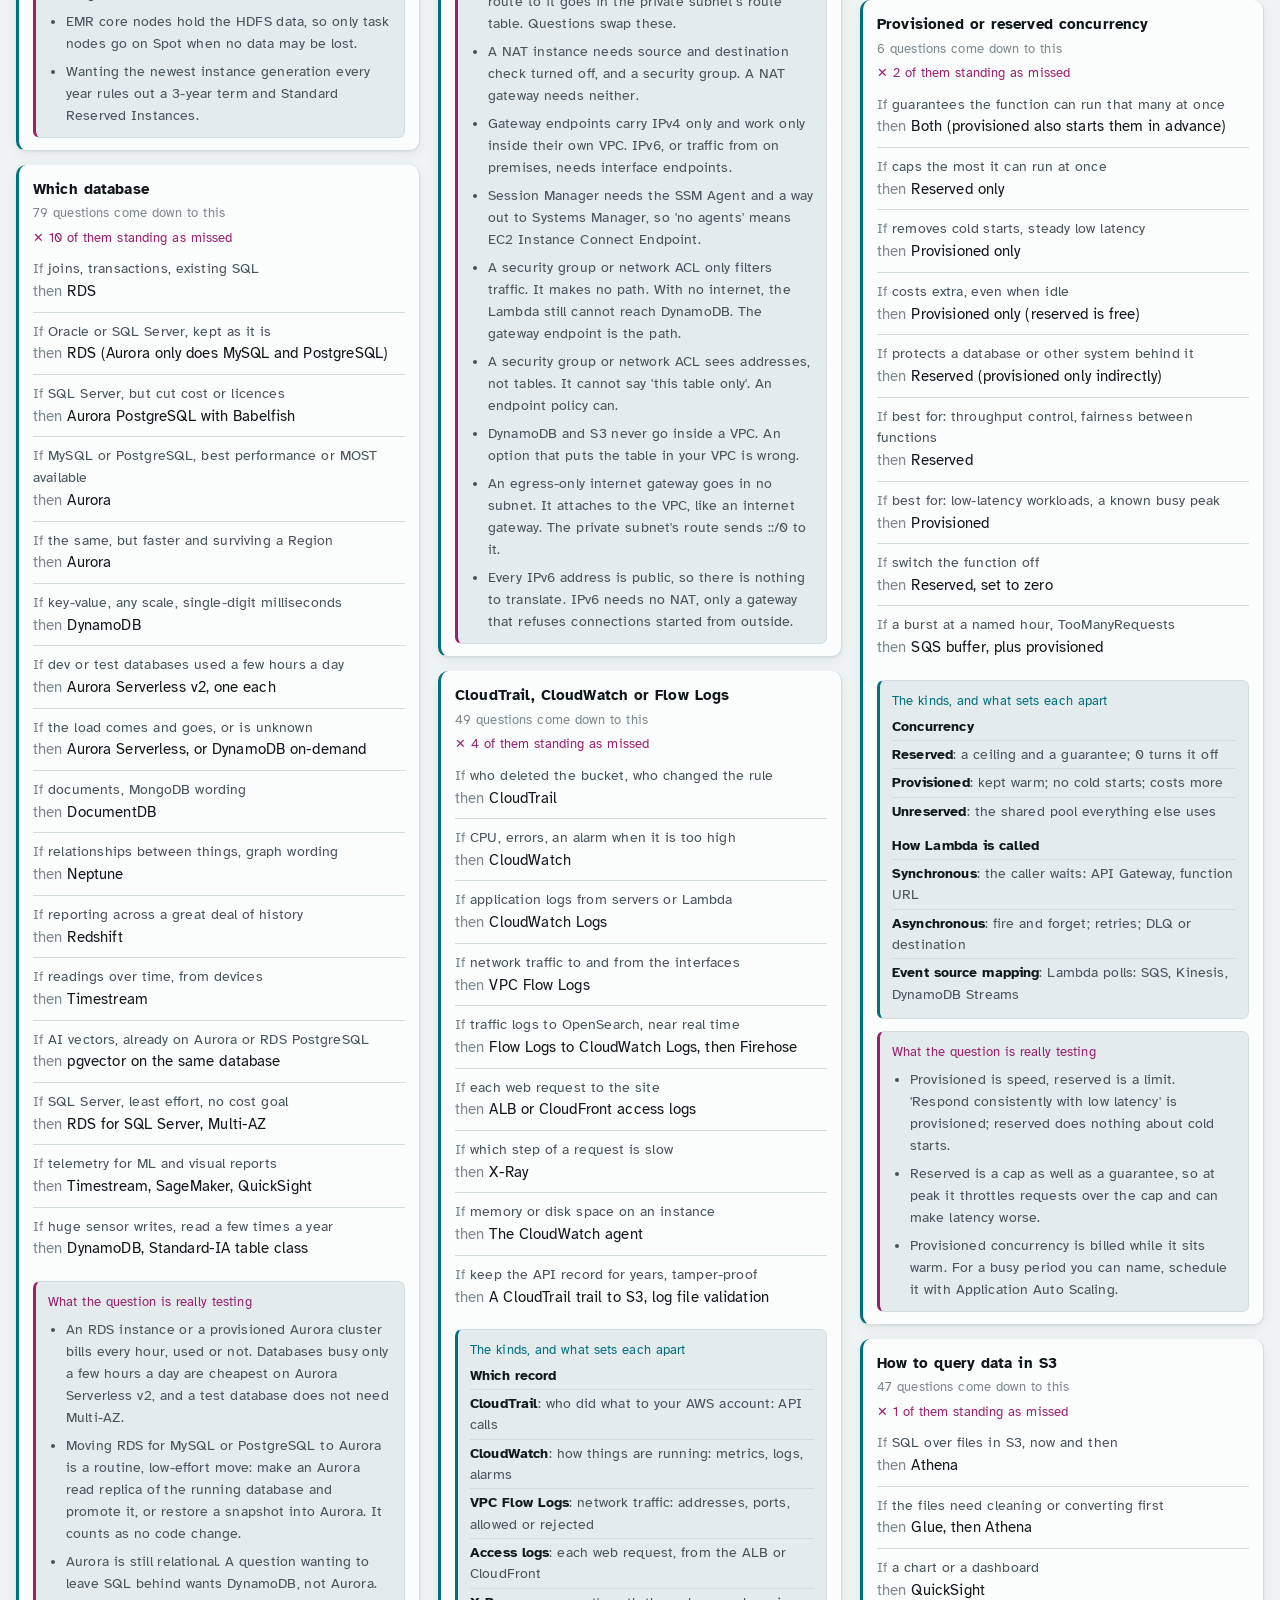
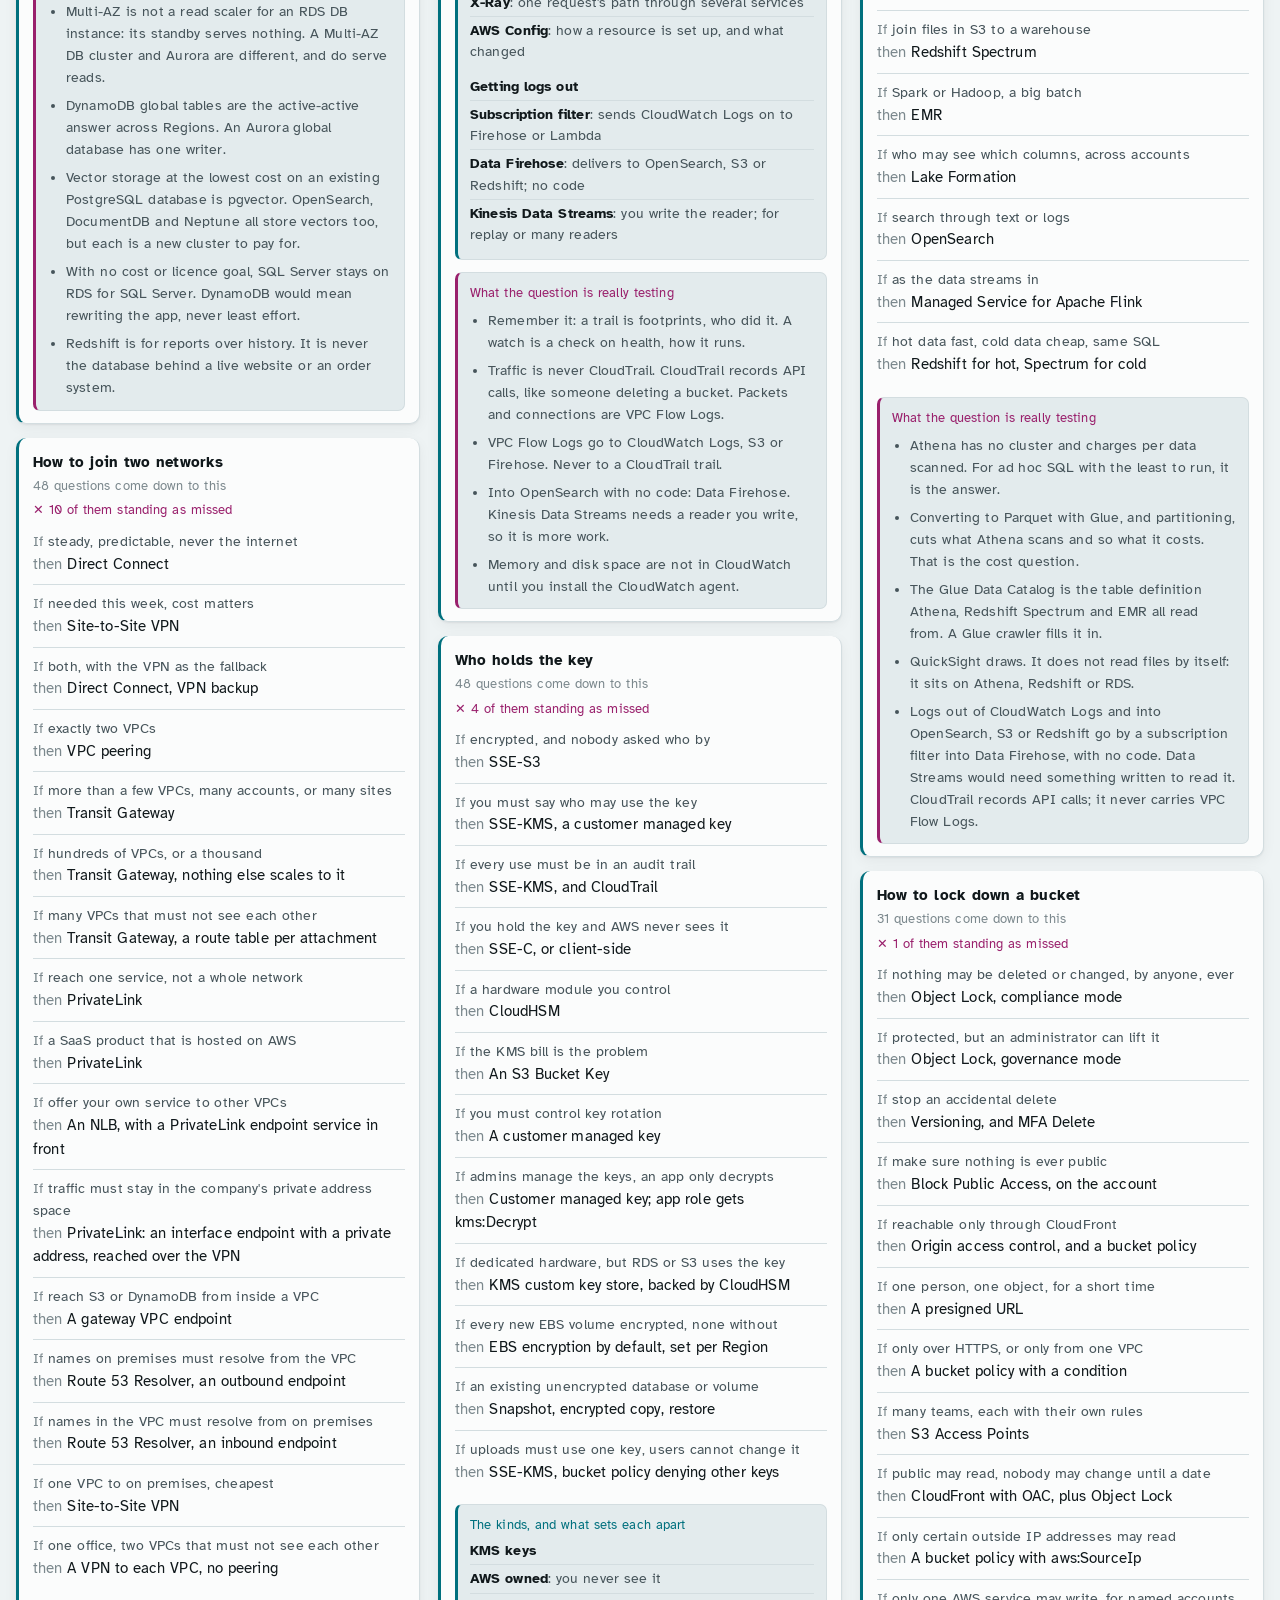
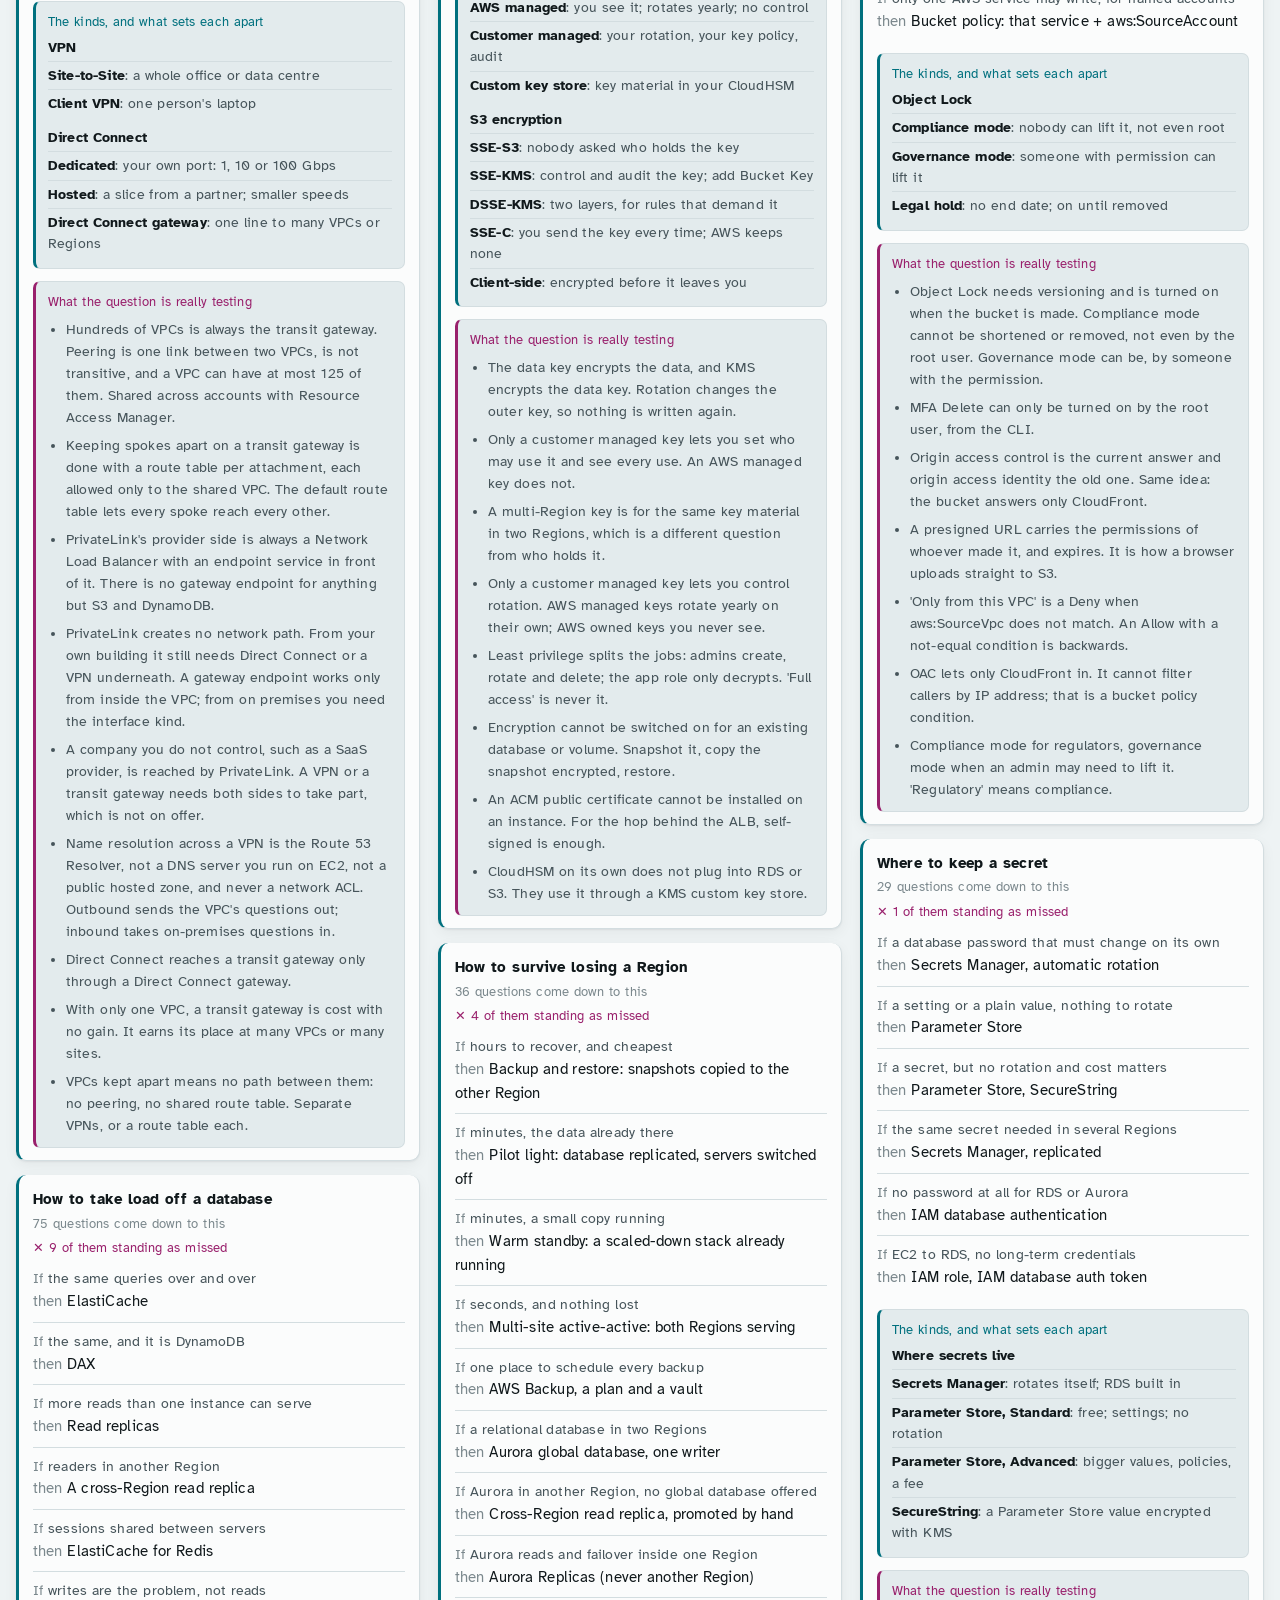
